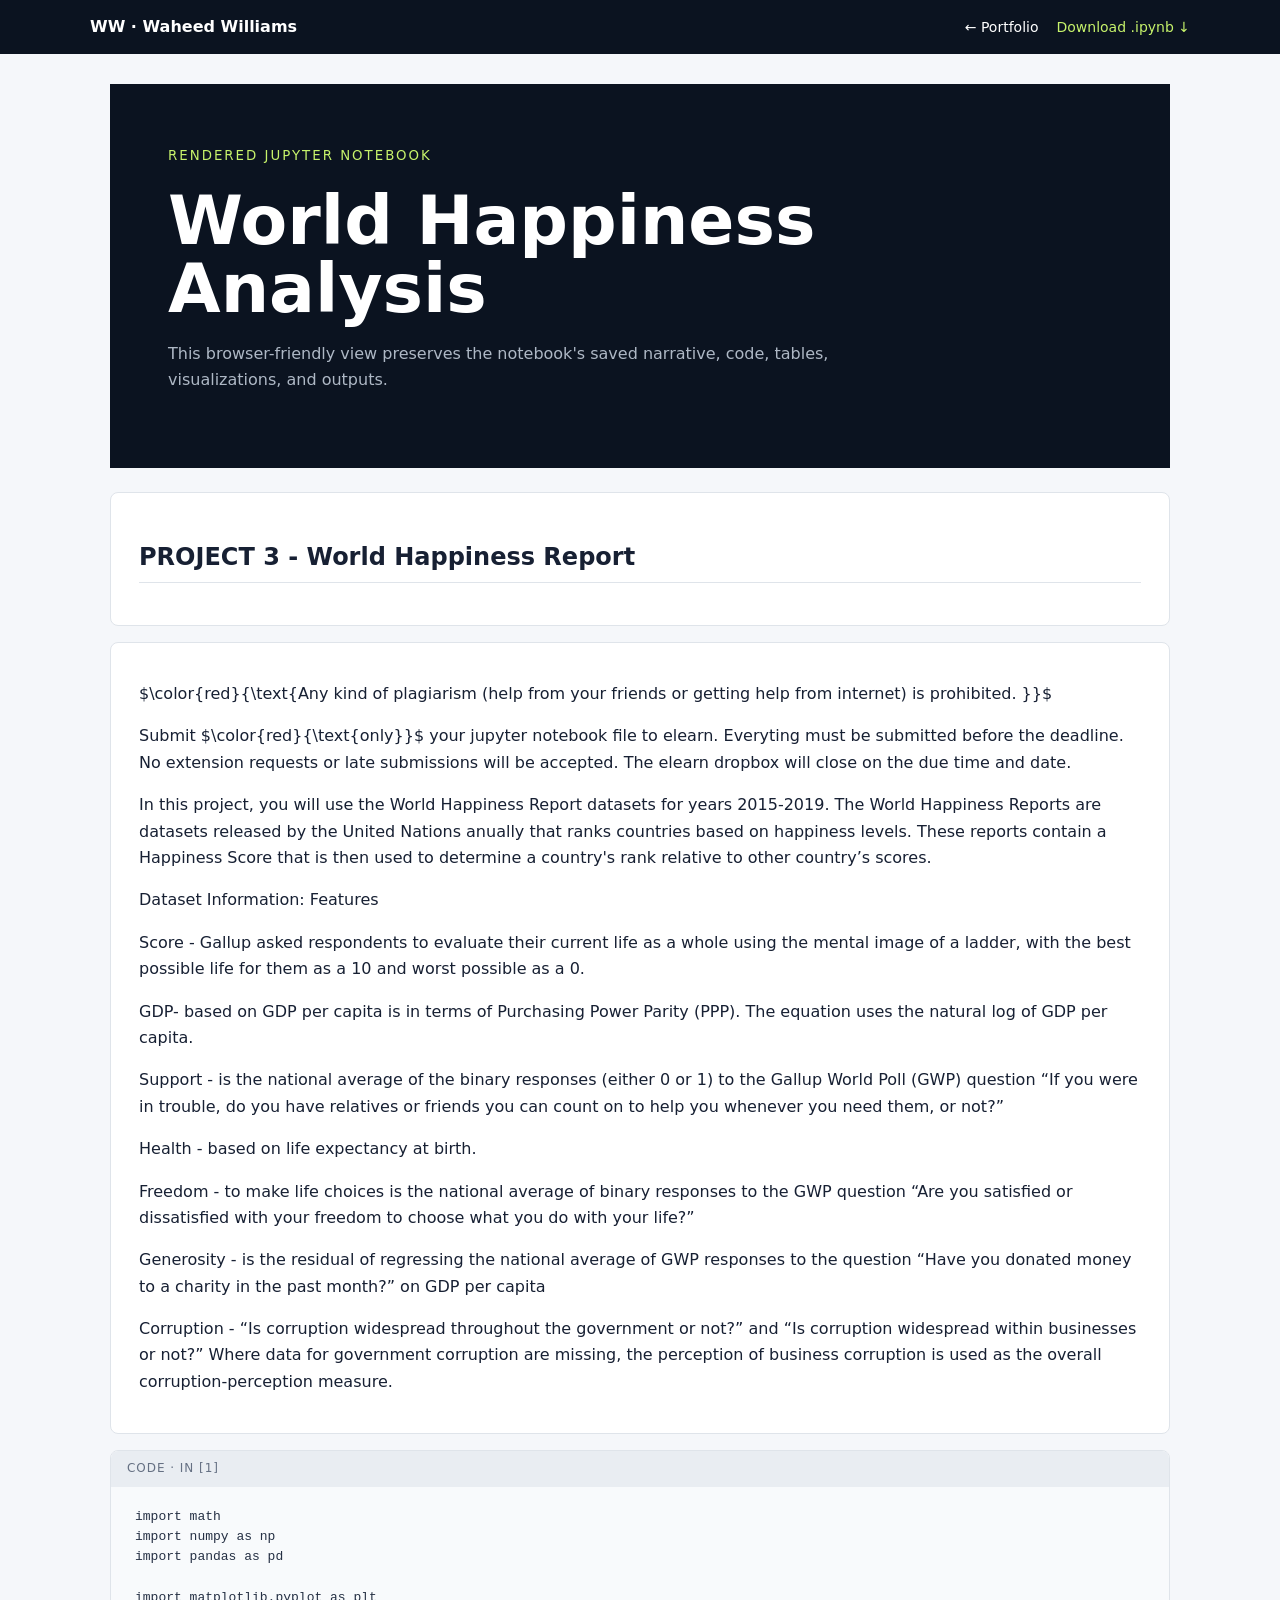
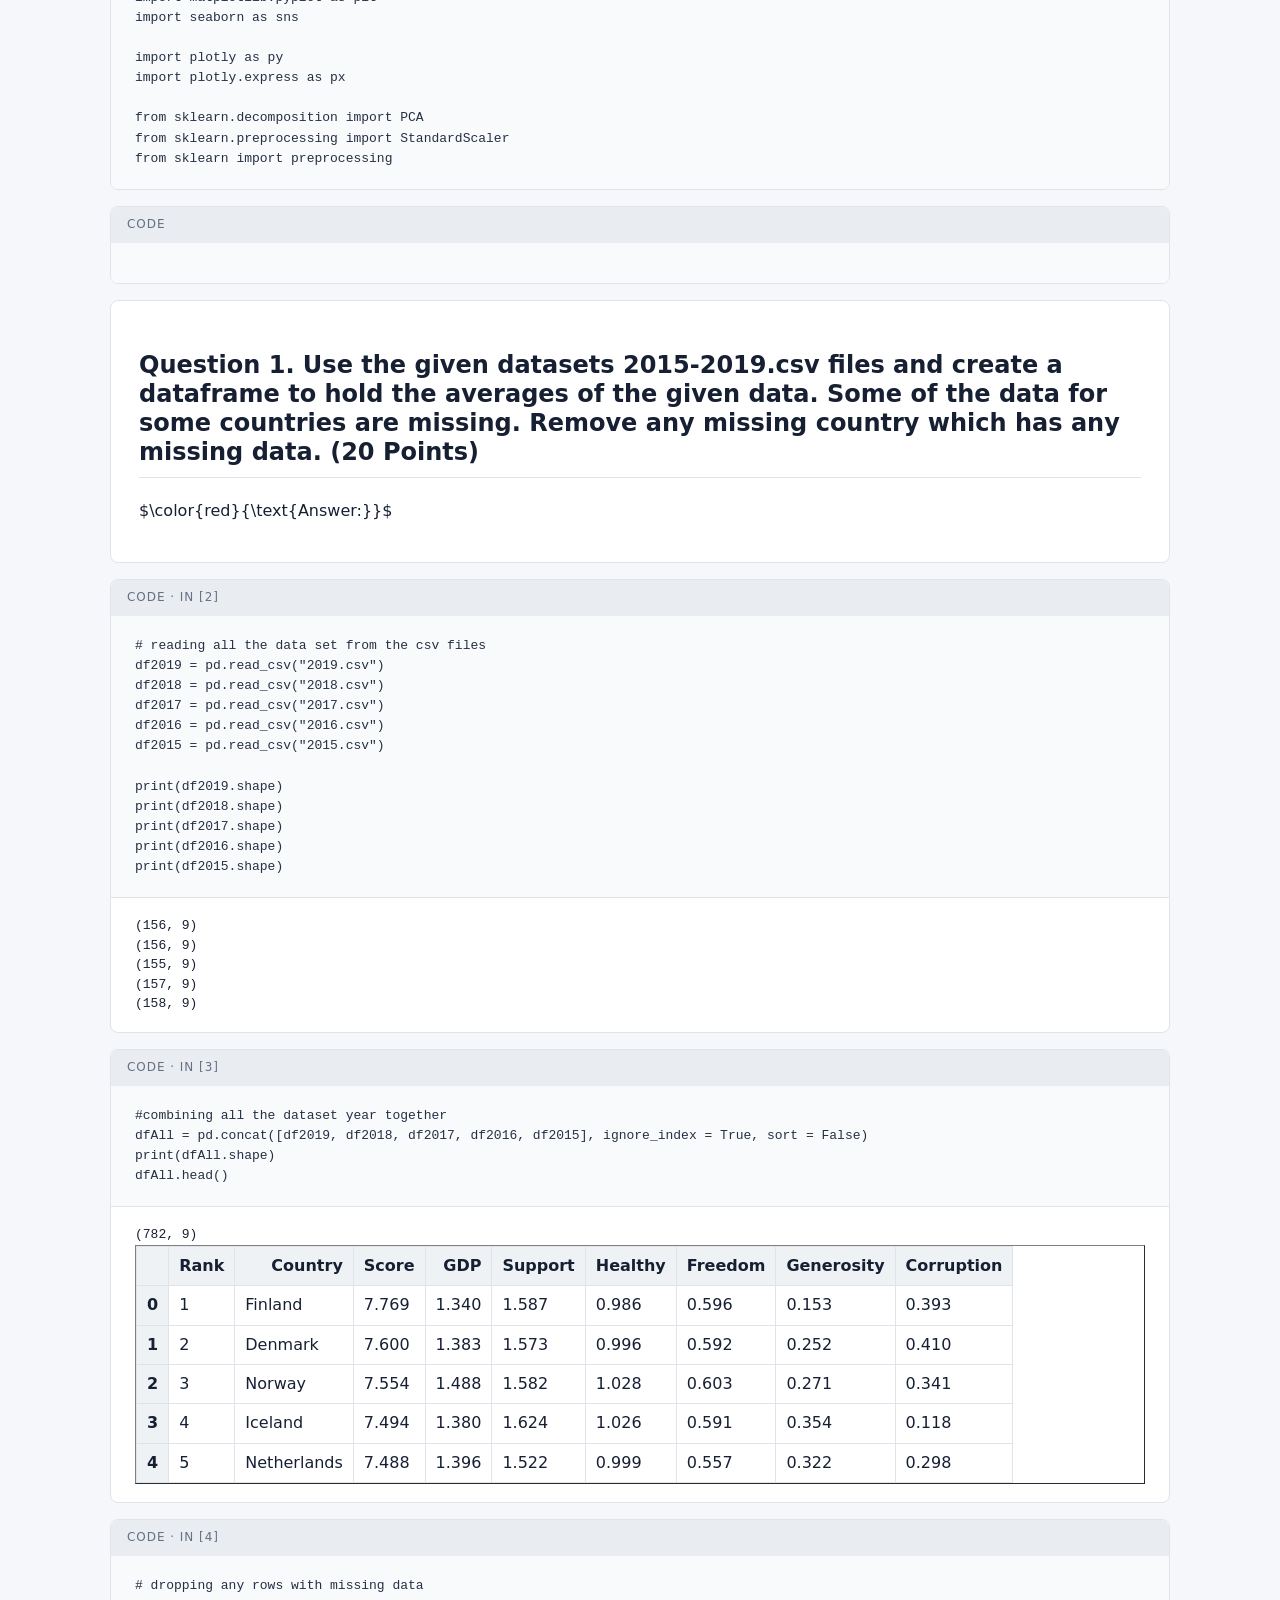
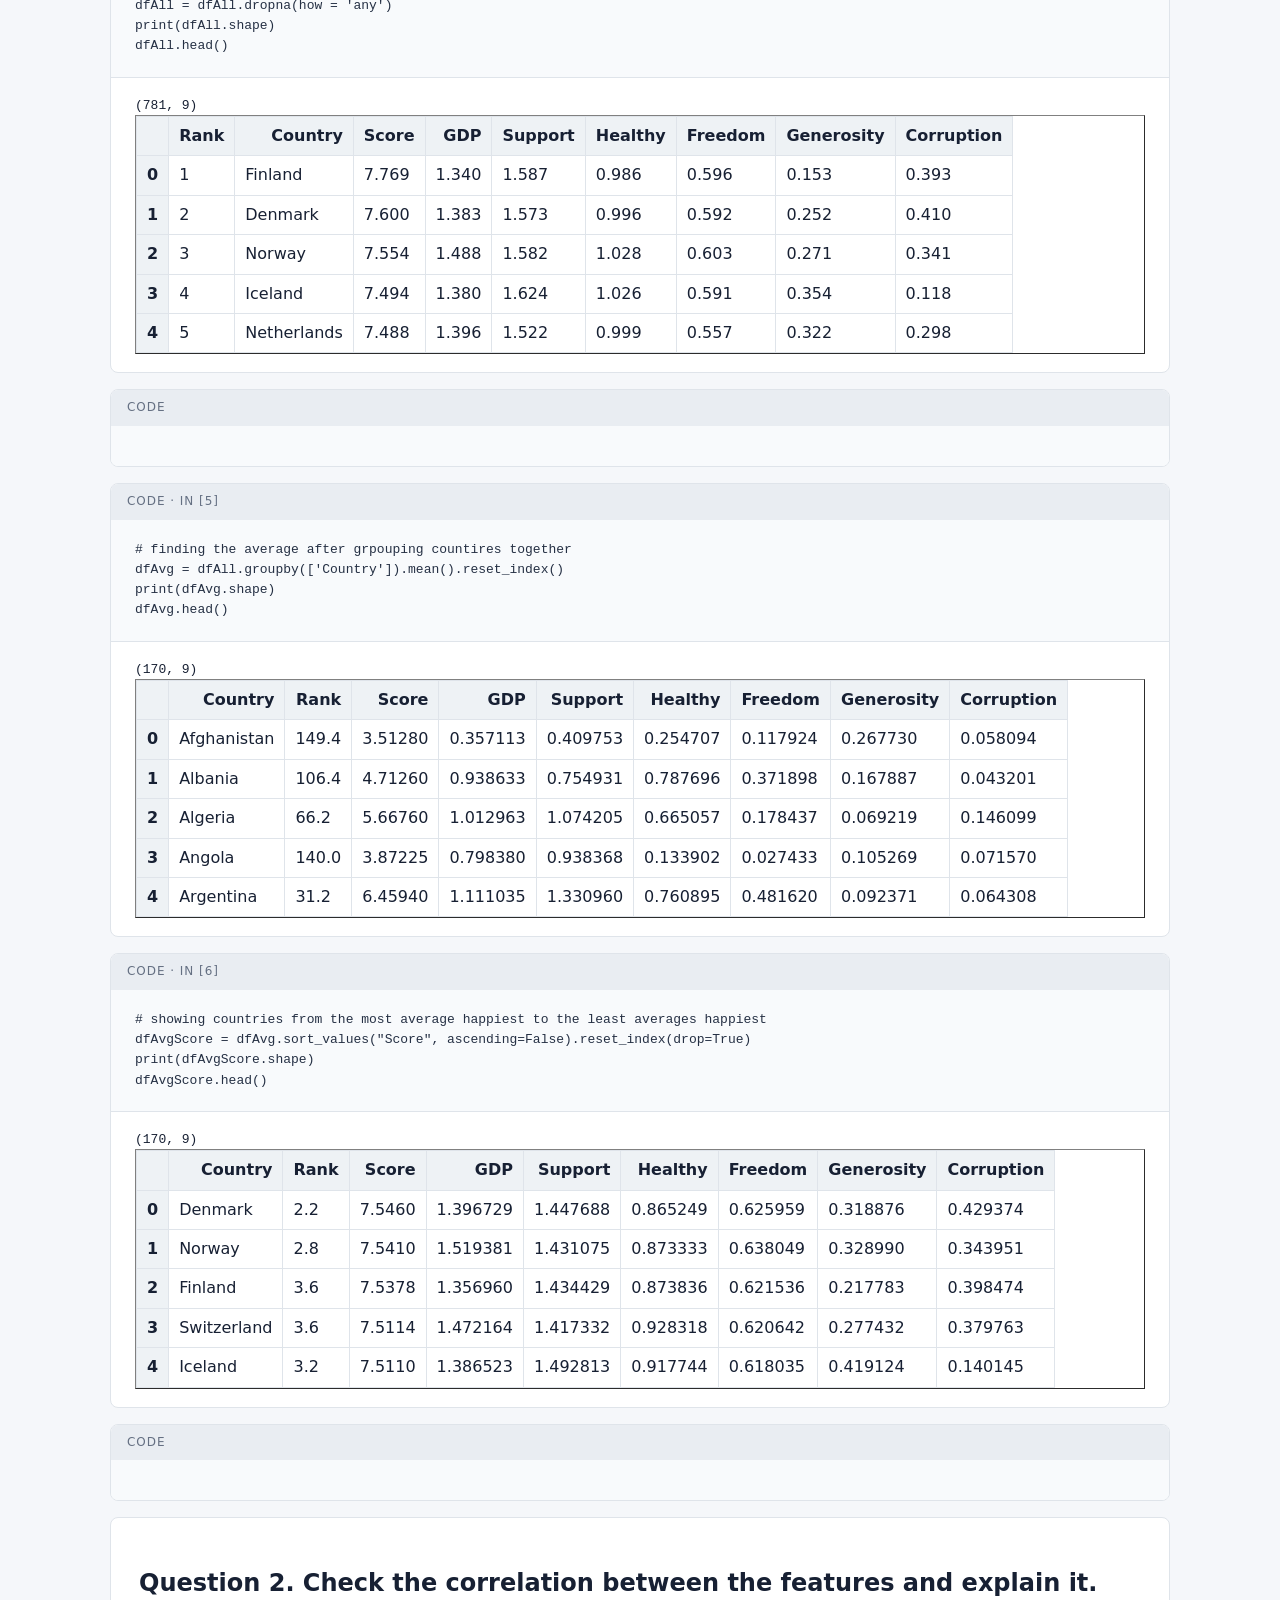
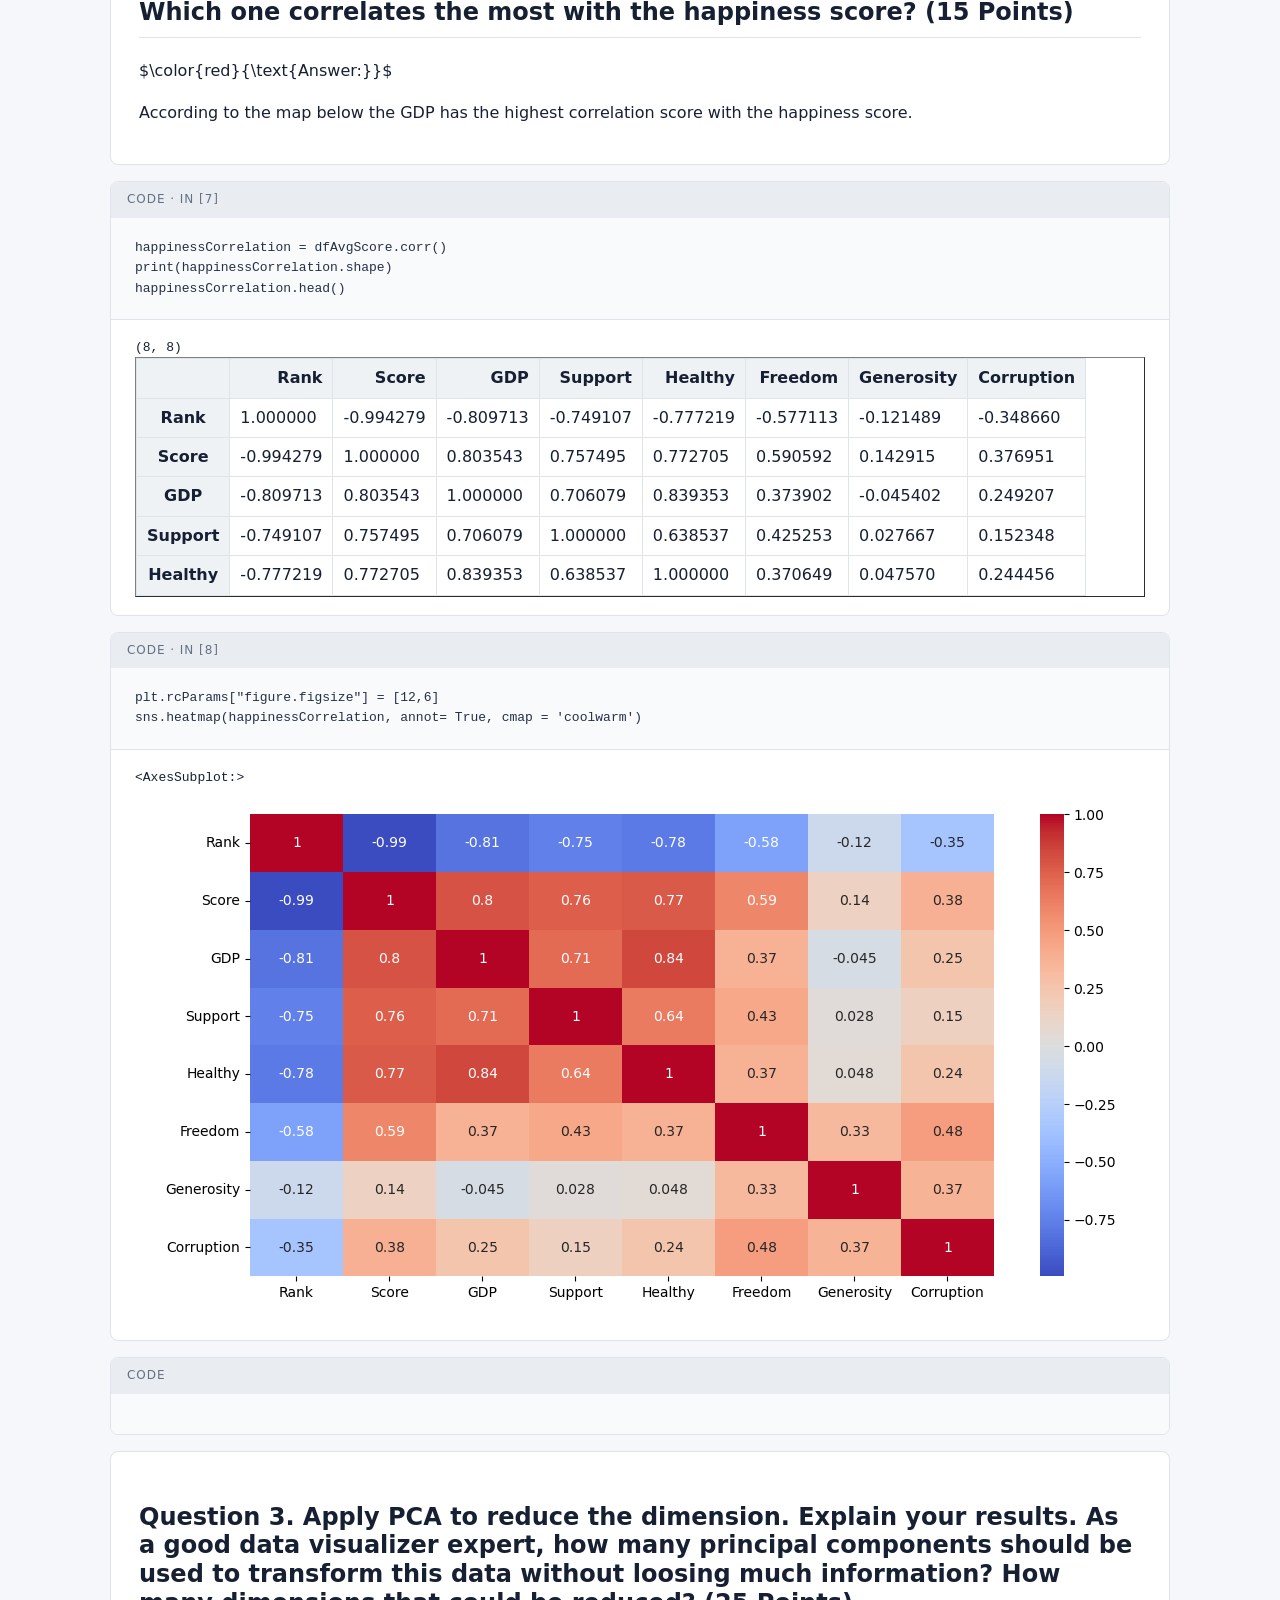
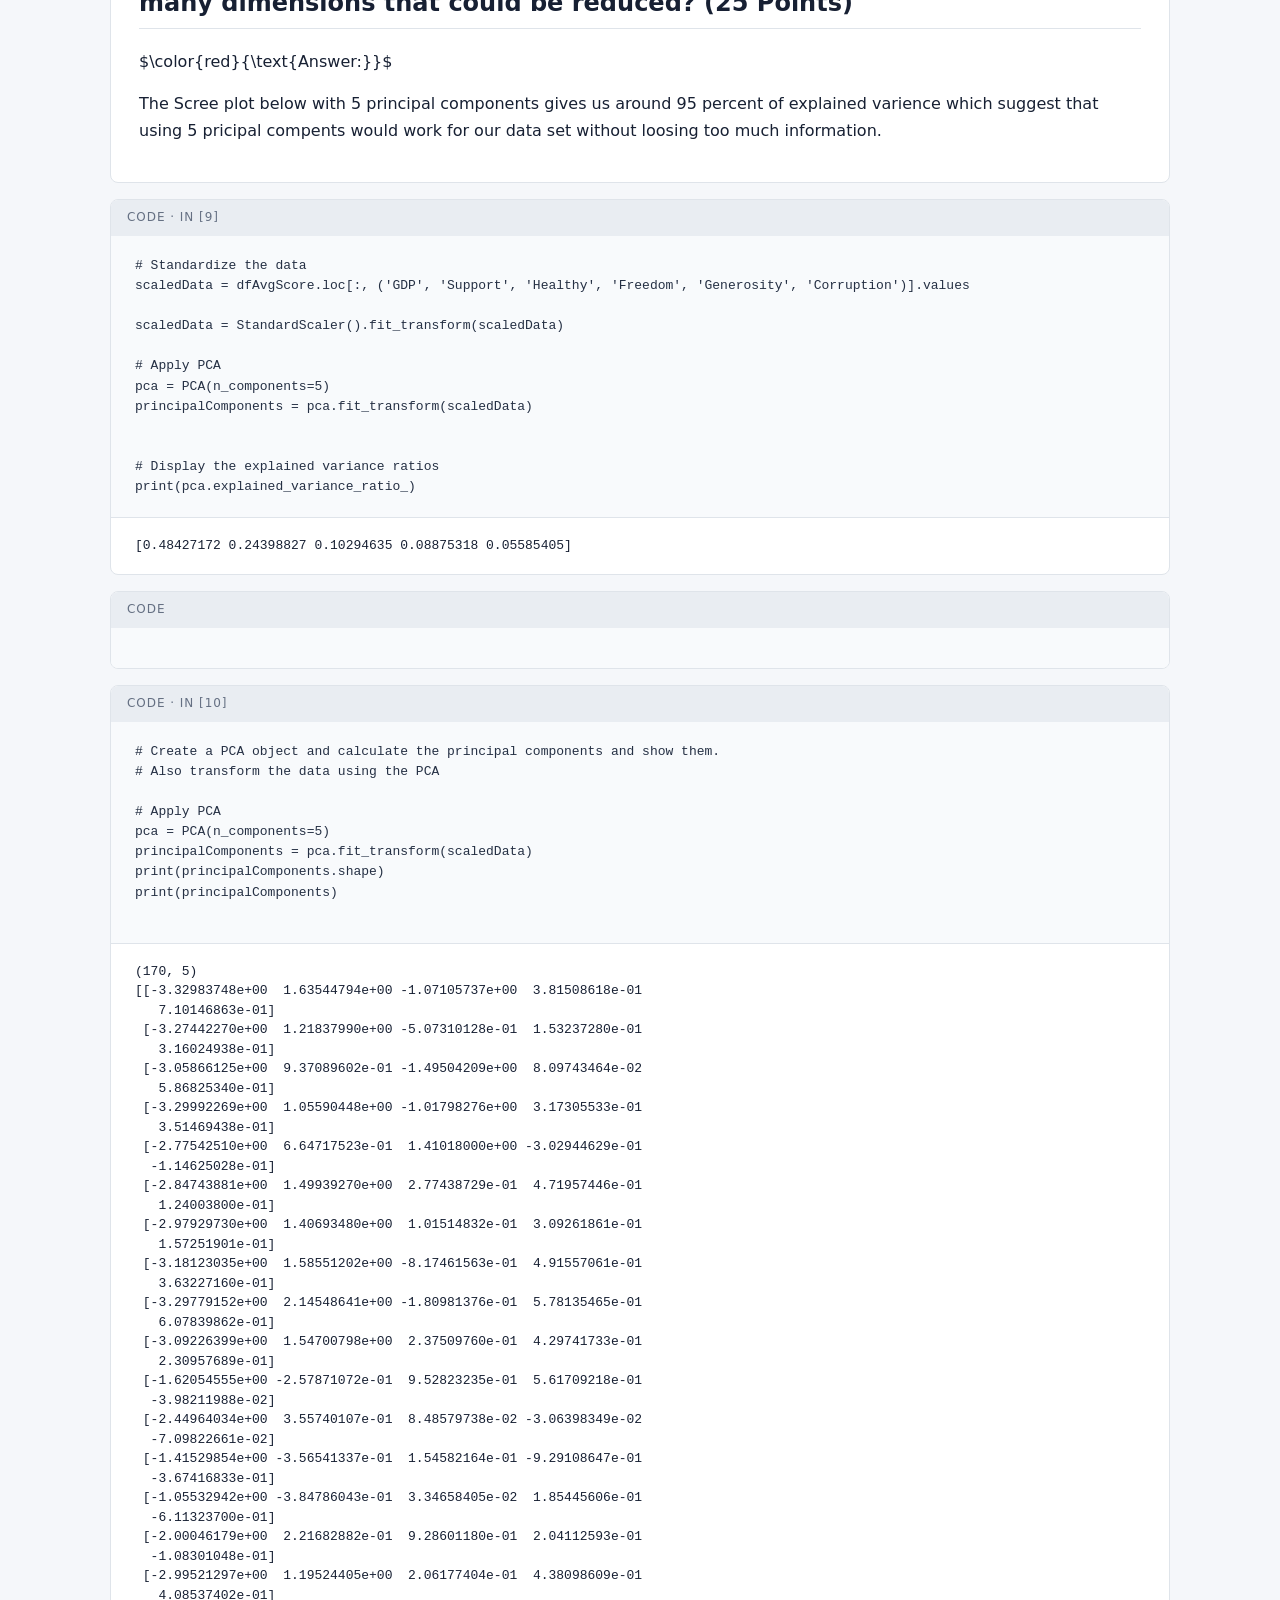
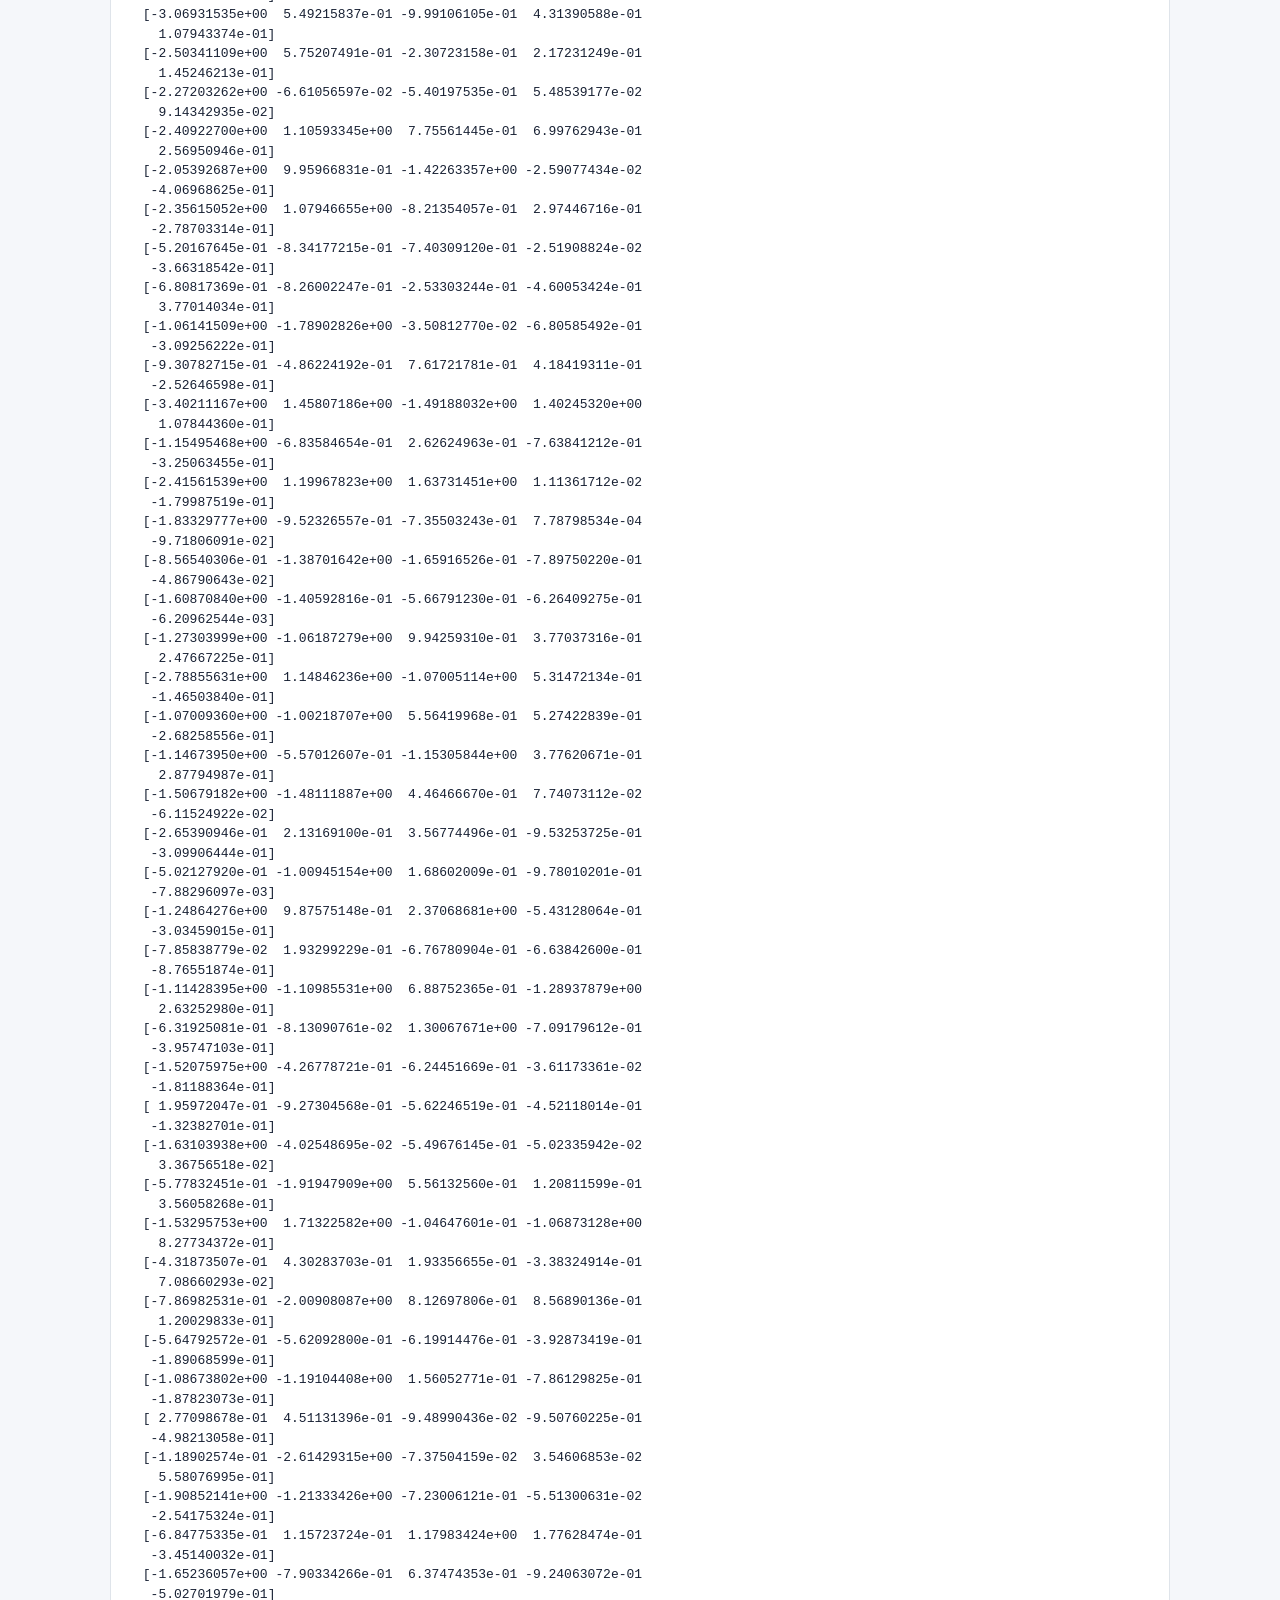
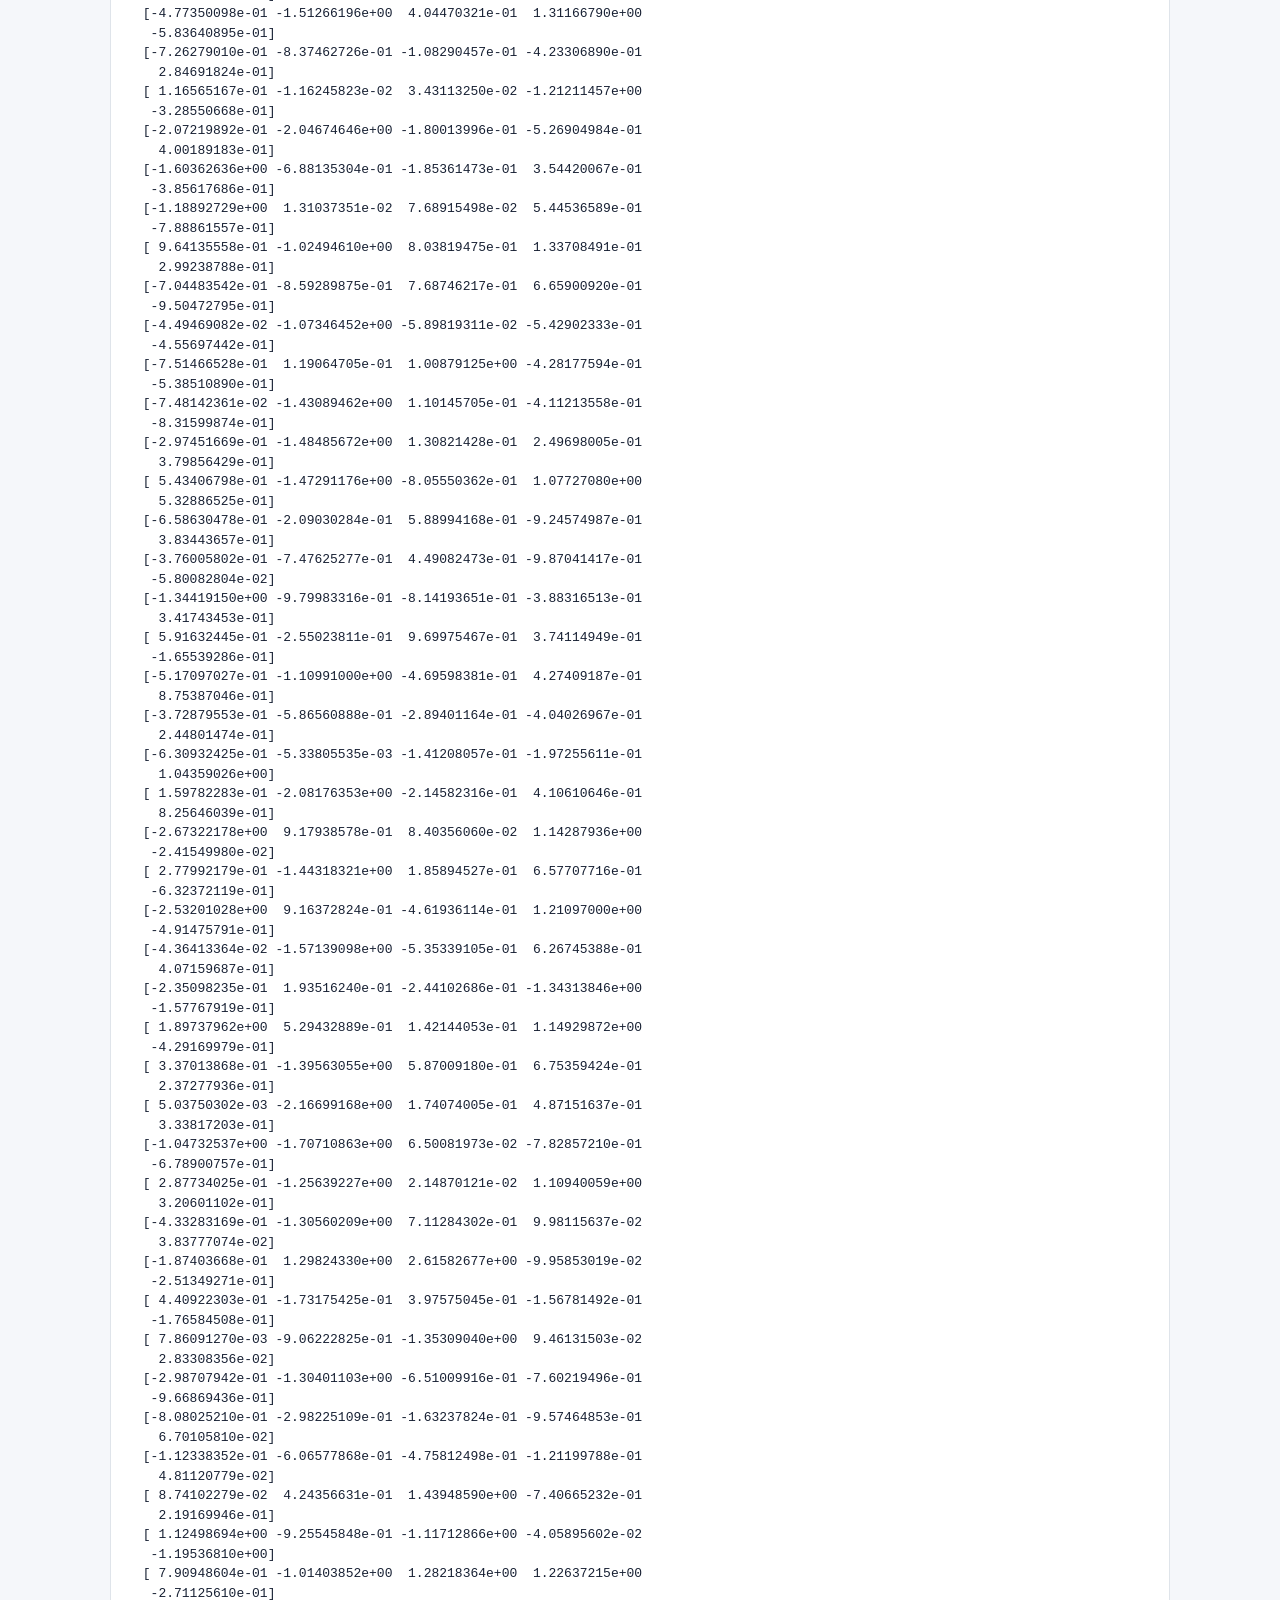
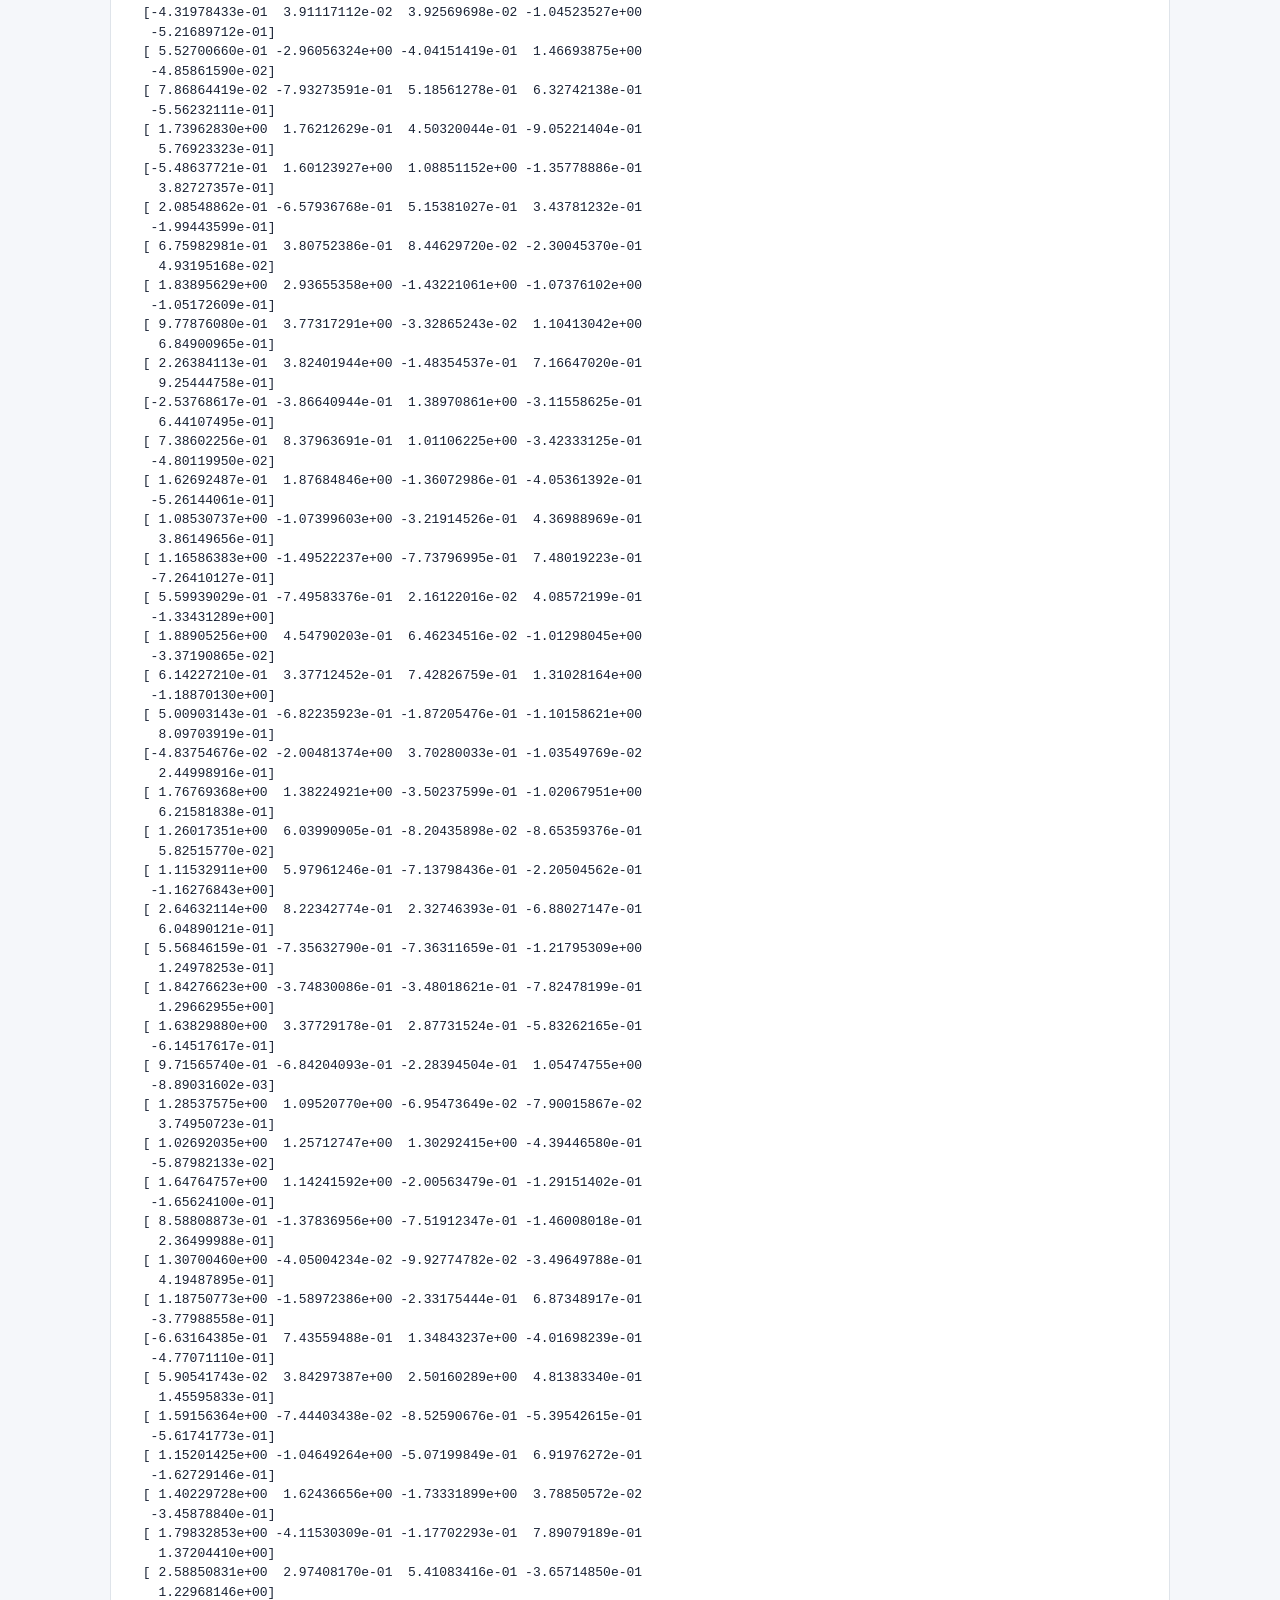
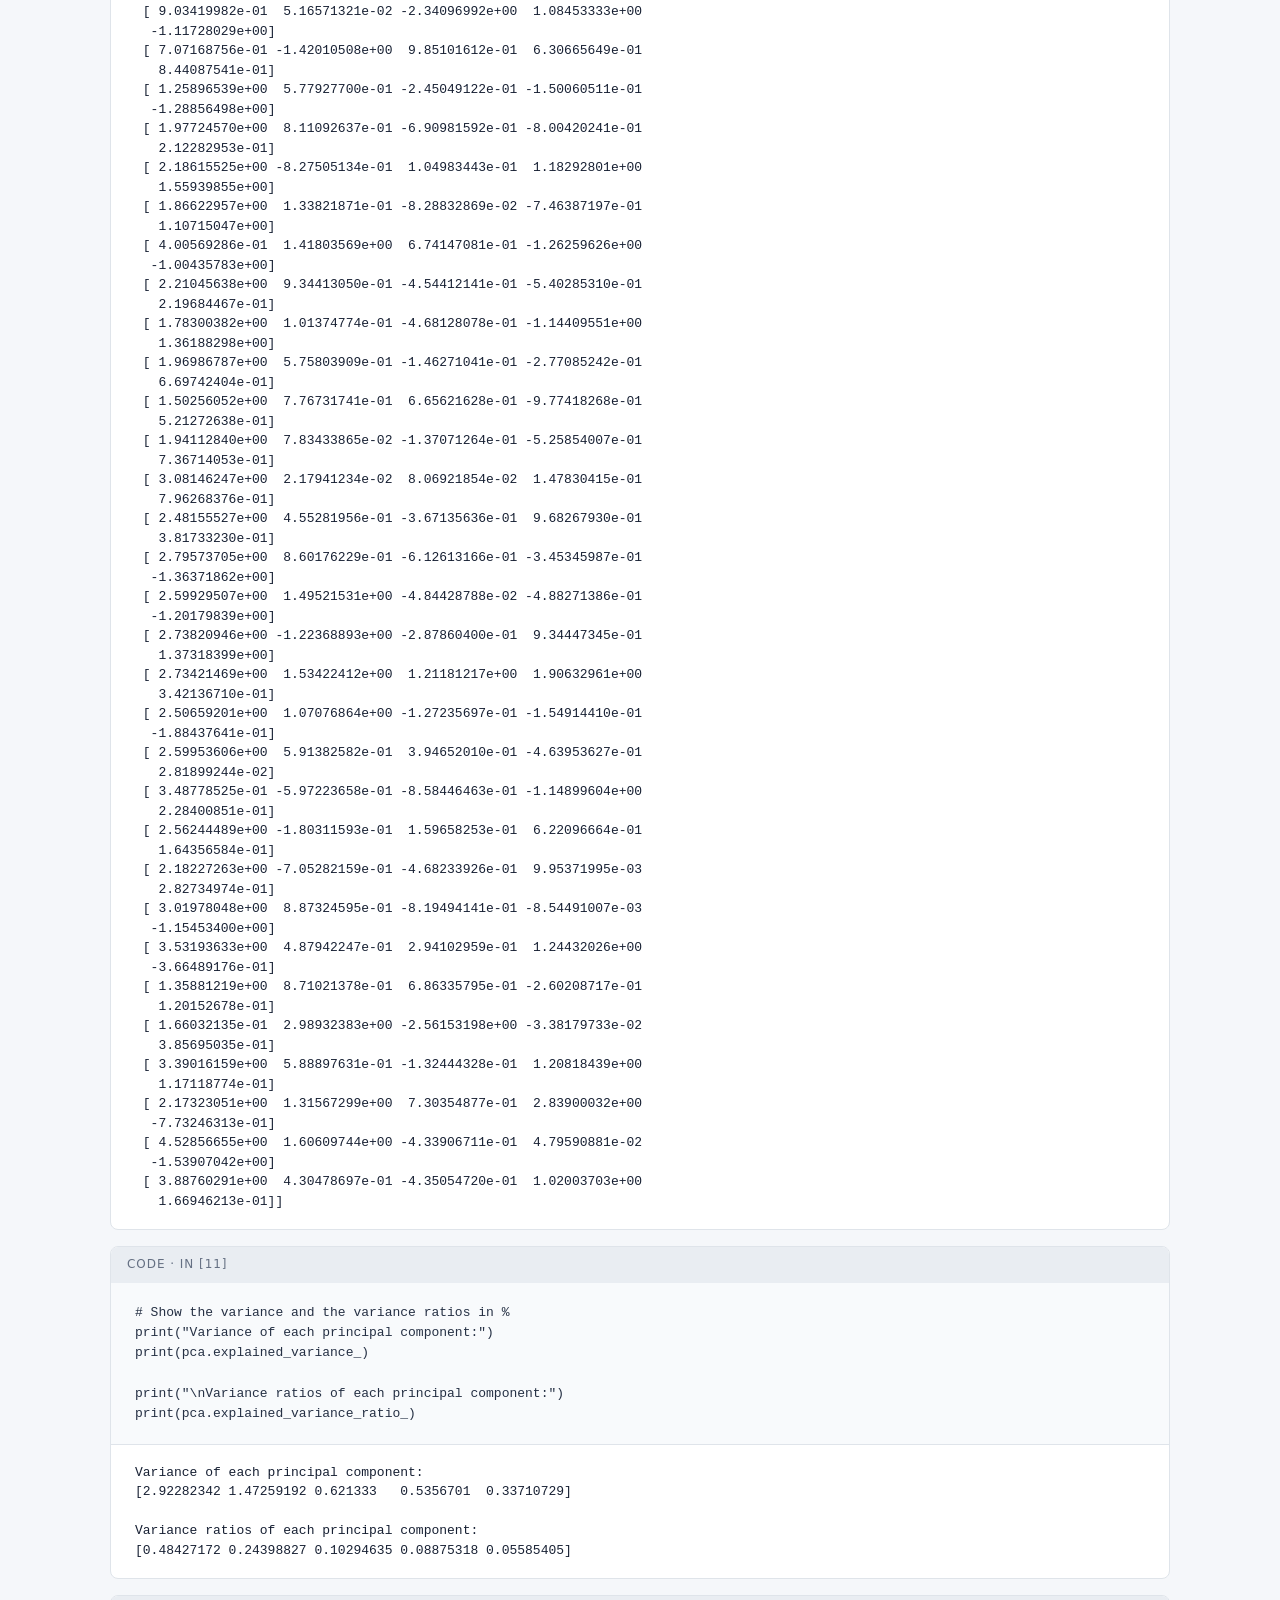
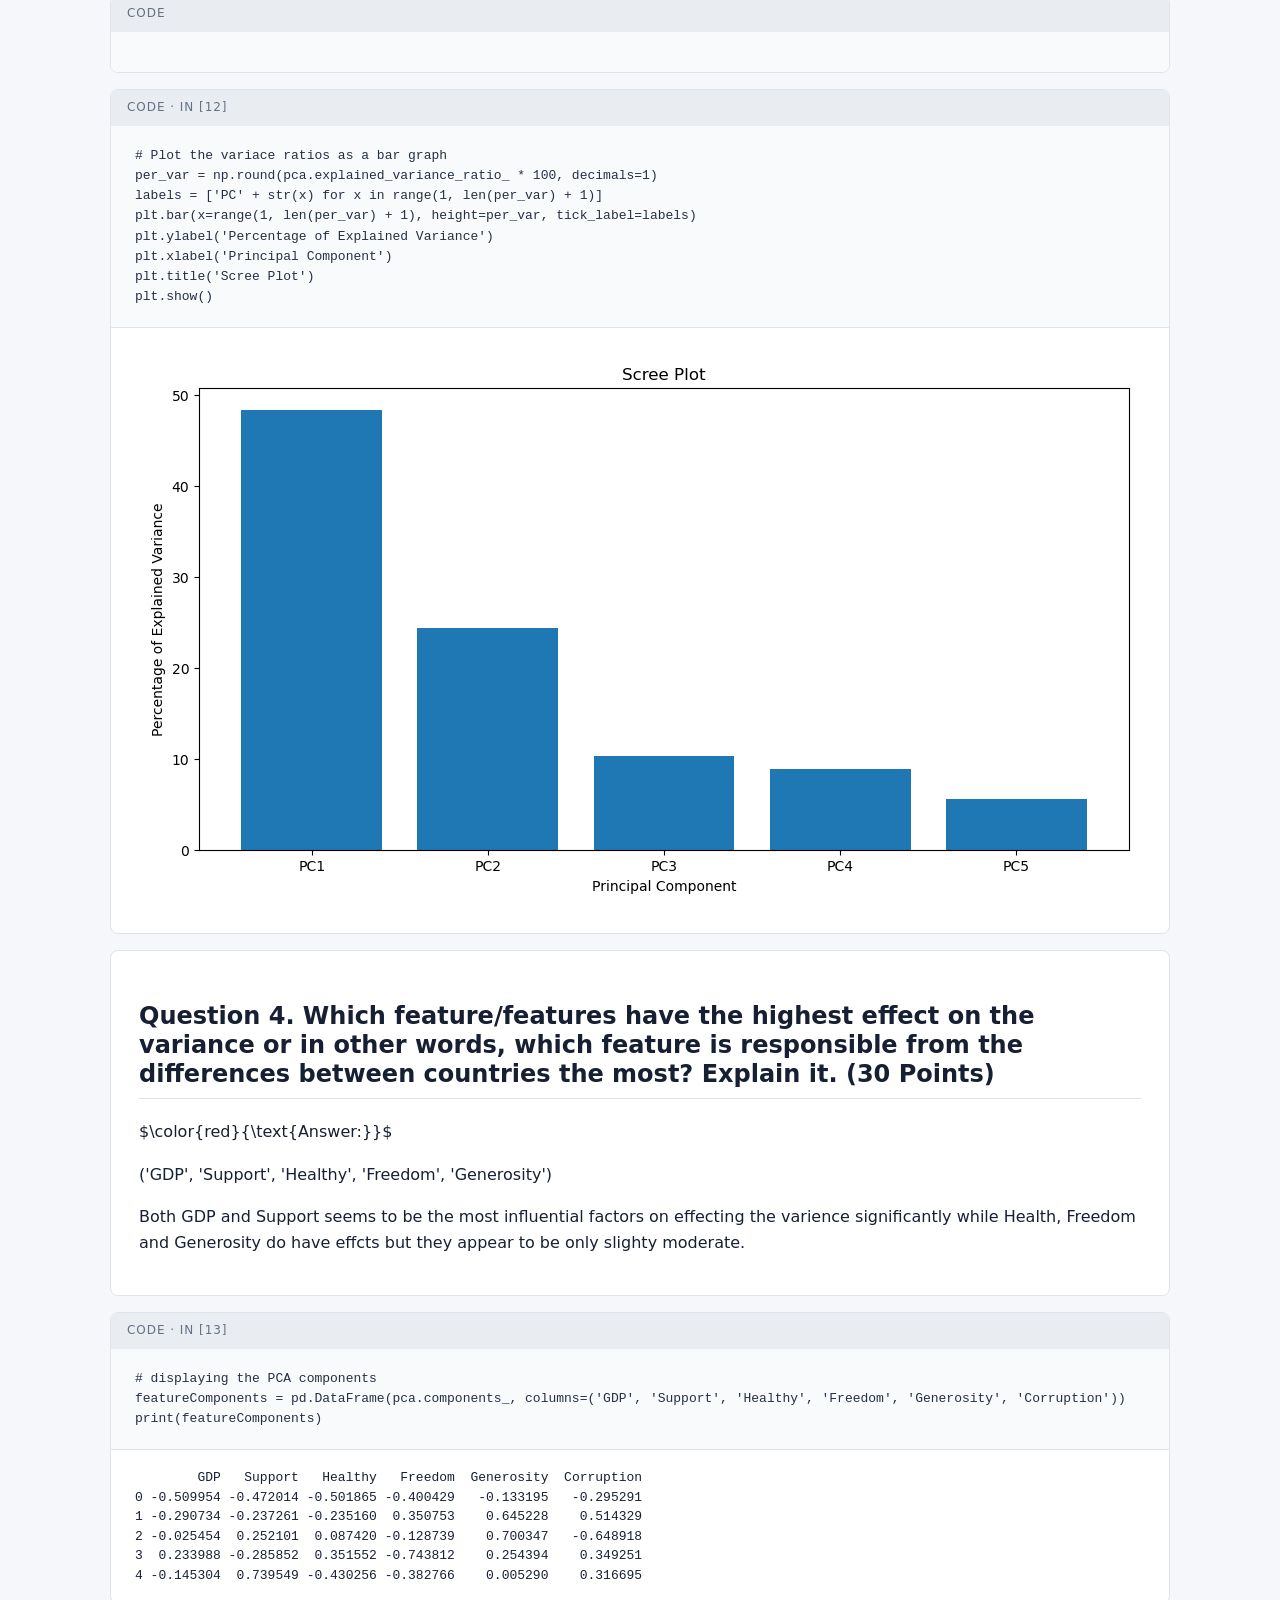
==== assets/world-happiness-analysis.html @ 2b4dbecc "Add formatted World Happiness notebook" ====
<!doctype html><html lang="en"><head><meta charset="utf-8"><meta name="viewport" content="width=device-width,initial-scale=1"><title>World Happiness Analysis — Waheed Williams</title><style>
:root{--ink:#172033;--paper:#fff;--soft:#f5f7fa;--line:#dfe4ea;--accent:#527711;--lime:#c7f36b;--muted:#657083}
*{box-sizing:border-box}body{margin:0;background:var(--soft);color:var(--ink);font:16px/1.65 system-ui,-apple-system,Segoe UI,sans-serif}.top{position:sticky;top:0;z-index:5;background:#0b1320;color:#fff;padding:14px max(20px,calc((100vw - 1100px)/2));display:flex;align-items:center;justify-content:space-between;gap:20px}.top a{color:inherit;text-decoration:none}.brand{font-weight:700}.actions{display:flex;gap:18px;font-size:14px}.actions a:last-child{color:var(--lime)}main{max-width:1100px;margin:30px auto;padding:0 20px 80px}.intro{background:#0b1320;color:#fff;padding:clamp(28px,5vw,58px);margin-bottom:24px}.intro small{color:var(--lime);text-transform:uppercase;letter-spacing:.15em}.intro h1{font-size:clamp(34px,6vw,68px);line-height:1;margin:18px 0}.intro p{color:#aeb8c5;max-width:720px}.cell{background:var(--paper);border:1px solid var(--line);margin:0 0 16px;border-radius:8px;overflow:hidden}.markdown{padding:22px 28px}.markdown h1,.markdown h2,.markdown h3{line-height:1.2;margin-top:1.2em}.markdown h1{font-size:30px}.markdown h2{font-size:24px;border-bottom:1px solid var(--line);padding-bottom:10px}.markdown li{margin:.35em 0}.markdown code{background:#edf1f5;padding:2px 5px;border-radius:3px}.markdown a{color:var(--accent)}.code-head{padding:8px 16px;background:#e9edf2;color:var(--muted);font-size:12px;text-transform:uppercase;letter-spacing:.08em}.code{margin:0;padding:20px 24px;overflow:auto;background:#f8fafc;color:#253044;font:13px/1.55 Consolas,Monaco,monospace;white-space:pre}.outputs{border-top:1px solid var(--line);padding:18px 24px}.output-text{margin:0;overflow:auto;white-space:pre-wrap;font:13px/1.5 Consolas,monospace}.outputs img{max-width:100%;height:auto;display:block;margin:12px auto}.outputs table{border-collapse:collapse;display:block;overflow:auto}.outputs th,.outputs td{border:1px solid var(--line);padding:6px 10px}.outputs th{background:#eef2f5}.error{color:#a51d2d}.footer{text-align:center;color:var(--muted);font-size:13px;margin-top:40px}@media(max-width:600px){.top{align-items:flex-start;flex-direction:column}.markdown,.code,.outputs{padding:16px}.intro{margin-left:-20px;margin-right:-20px;border-radius:0}}
</style></head><body><header class="top"><a class="brand" href="../index.html">WW · Waheed Williams</a><nav class="actions"><a href="../index.html#work">← Portfolio</a><a href="world-happiness-analysis.ipynb" download>Download .ipynb ↓</a></nav></header><main><section class="intro"><small>Rendered Jupyter notebook</small><h1>World Happiness Analysis</h1><p>This browser-friendly view preserves the notebook's saved narrative, code, tables, visualizations, and outputs.</p></section><section class="cell markdown"><h2>PROJECT 3 - World Happiness Report</h2></section><section class="cell markdown"><p>$\color{red}{\text{Any kind of plagiarism (help from your friends or getting help from internet) is prohibited. }}$</p>
<p>Submit $\color{red}{\text{only}}$ your jupyter notebook file  to elearn. Everyting must be submitted before the deadline. No extension requests or late submissions will be accepted. The elearn dropbox will close on the due time and date.</p>


<p>In this project, you will use the World Happiness Report datasets for years 2015-2019.  The World Happiness Reports are  datasets released by the United Nations anually that ranks countries based on happiness levels. These reports contain a Happiness Score that is then used to determine a country&#x27;s rank relative to other country’s scores.</p>

<p>Dataset Information: Features</p>

<p>Score - Gallup asked respondents to evaluate their current life as a whole using the mental image of a ladder, with the best possible life for them as a 10 and worst possible as a 0.</p>

<p>GDP- based on GDP per capita is in terms of Purchasing Power Parity (PPP). The equation uses the natural log of GDP per capita.</p>

<p>Support - is the national average of the binary responses (either 0 or 1) to the Gallup World Poll (GWP) question “If you were in trouble, do you have relatives or friends you can count on to help you whenever you need them, or not?”</p>
<p>Health - based on life expectancy at birth.</p>

<p>Freedom - to make life choices is the national average of binary responses to the GWP question “Are you satisfied or dissatisfied with your freedom to choose what you do with your life?”</p>

<p>Generosity - is the residual of regressing the national average of GWP responses to the question “Have you donated money to a charity in the past month?” on GDP per capita</p>

<p>Corruption - “Is corruption widespread throughout the government or not?” and “Is corruption widespread within businesses or not?” Where data for government corruption are missing, the perception of business corruption is used as the overall corruption-perception measure.</p></section><section class="cell"><div class="code-head">Code · In [1]</div><pre class="code">import math
import numpy as np 
import pandas as pd

import matplotlib.pyplot as plt
import seaborn as sns

import plotly as py
import plotly.express as px

from sklearn.decomposition import PCA
from sklearn.preprocessing import StandardScaler
from sklearn import preprocessing
</pre></section><section class="cell"><div class="code-head">Code</div><pre class="code"></pre></section><section class="cell markdown"><h2>Question 1. Use the given datasets 2015-2019.csv files and create a dataframe to hold the averages of the given data. Some of the data for some countries are missing. Remove any missing country which has any missing data. (20 Points)</h2>
<p>$\color{red}{\text{Answer:}}$ </p></section><section class="cell"><div class="code-head">Code · In [2]</div><pre class="code"># reading all the data set from the csv files
df2019 = pd.read_csv(&quot;2019.csv&quot;)
df2018 = pd.read_csv(&quot;2018.csv&quot;) 
df2017 = pd.read_csv(&quot;2017.csv&quot;)
df2016 = pd.read_csv(&quot;2016.csv&quot;)
df2015 = pd.read_csv(&quot;2015.csv&quot;)

print(df2019.shape)
print(df2018.shape)
print(df2017.shape)
print(df2016.shape)
print(df2015.shape)
</pre><div class="outputs"><pre class="output-text">(156, 9)
(156, 9)
(155, 9)
(157, 9)
(158, 9)
</pre></div></section><section class="cell"><div class="code-head">Code · In [3]</div><pre class="code">#combining all the dataset year together
dfAll = pd.concat([df2019, df2018, df2017, df2016, df2015], ignore_index = True, sort = False)
print(dfAll.shape)
dfAll.head()
</pre><div class="outputs"><pre class="output-text">(782, 9)
</pre><div>
<style scoped>
    .dataframe tbody tr th:only-of-type {
        vertical-align: middle;
    }

    .dataframe tbody tr th {
        vertical-align: top;
    }

    .dataframe thead th {
        text-align: right;
    }
</style>
<table border="1" class="dataframe">
  <thead>
    <tr style="text-align: right;">
      <th></th>
      <th>Rank</th>
      <th>Country</th>
      <th>Score</th>
      <th>GDP</th>
      <th>Support</th>
      <th>Healthy</th>
      <th>Freedom</th>
      <th>Generosity</th>
      <th>Corruption</th>
    </tr>
  </thead>
  <tbody>
    <tr>
      <th>0</th>
      <td>1</td>
      <td>Finland</td>
      <td>7.769</td>
      <td>1.340</td>
      <td>1.587</td>
      <td>0.986</td>
      <td>0.596</td>
      <td>0.153</td>
      <td>0.393</td>
    </tr>
    <tr>
      <th>1</th>
      <td>2</td>
      <td>Denmark</td>
      <td>7.600</td>
      <td>1.383</td>
      <td>1.573</td>
      <td>0.996</td>
      <td>0.592</td>
      <td>0.252</td>
      <td>0.410</td>
    </tr>
    <tr>
      <th>2</th>
      <td>3</td>
      <td>Norway</td>
      <td>7.554</td>
      <td>1.488</td>
      <td>1.582</td>
      <td>1.028</td>
      <td>0.603</td>
      <td>0.271</td>
      <td>0.341</td>
    </tr>
    <tr>
      <th>3</th>
      <td>4</td>
      <td>Iceland</td>
      <td>7.494</td>
      <td>1.380</td>
      <td>1.624</td>
      <td>1.026</td>
      <td>0.591</td>
      <td>0.354</td>
      <td>0.118</td>
    </tr>
    <tr>
      <th>4</th>
      <td>5</td>
      <td>Netherlands</td>
      <td>7.488</td>
      <td>1.396</td>
      <td>1.522</td>
      <td>0.999</td>
      <td>0.557</td>
      <td>0.322</td>
      <td>0.298</td>
    </tr>
  </tbody>
</table>
</div></div></section><section class="cell"><div class="code-head">Code · In [4]</div><pre class="code"># dropping any rows with missing data
dfAll = dfAll.dropna(how = &#x27;any&#x27;)
print(dfAll.shape)
dfAll.head()</pre><div class="outputs"><pre class="output-text">(781, 9)
</pre><div>
<style scoped>
    .dataframe tbody tr th:only-of-type {
        vertical-align: middle;
    }

    .dataframe tbody tr th {
        vertical-align: top;
    }

    .dataframe thead th {
        text-align: right;
    }
</style>
<table border="1" class="dataframe">
  <thead>
    <tr style="text-align: right;">
      <th></th>
      <th>Rank</th>
      <th>Country</th>
      <th>Score</th>
      <th>GDP</th>
      <th>Support</th>
      <th>Healthy</th>
      <th>Freedom</th>
      <th>Generosity</th>
      <th>Corruption</th>
    </tr>
  </thead>
  <tbody>
    <tr>
      <th>0</th>
      <td>1</td>
      <td>Finland</td>
      <td>7.769</td>
      <td>1.340</td>
      <td>1.587</td>
      <td>0.986</td>
      <td>0.596</td>
      <td>0.153</td>
      <td>0.393</td>
    </tr>
    <tr>
      <th>1</th>
      <td>2</td>
      <td>Denmark</td>
      <td>7.600</td>
      <td>1.383</td>
      <td>1.573</td>
      <td>0.996</td>
      <td>0.592</td>
      <td>0.252</td>
      <td>0.410</td>
    </tr>
    <tr>
      <th>2</th>
      <td>3</td>
      <td>Norway</td>
      <td>7.554</td>
      <td>1.488</td>
      <td>1.582</td>
      <td>1.028</td>
      <td>0.603</td>
      <td>0.271</td>
      <td>0.341</td>
    </tr>
    <tr>
      <th>3</th>
      <td>4</td>
      <td>Iceland</td>
      <td>7.494</td>
      <td>1.380</td>
      <td>1.624</td>
      <td>1.026</td>
      <td>0.591</td>
      <td>0.354</td>
      <td>0.118</td>
    </tr>
    <tr>
      <th>4</th>
      <td>5</td>
      <td>Netherlands</td>
      <td>7.488</td>
      <td>1.396</td>
      <td>1.522</td>
      <td>0.999</td>
      <td>0.557</td>
      <td>0.322</td>
      <td>0.298</td>
    </tr>
  </tbody>
</table>
</div></div></section><section class="cell"><div class="code-head">Code</div><pre class="code"></pre></section><section class="cell"><div class="code-head">Code · In [5]</div><pre class="code"># finding the average after grpouping countires together
dfAvg = dfAll.groupby([&#x27;Country&#x27;]).mean().reset_index()
print(dfAvg.shape)
dfAvg.head()
</pre><div class="outputs"><pre class="output-text">(170, 9)
</pre><div>
<style scoped>
    .dataframe tbody tr th:only-of-type {
        vertical-align: middle;
    }

    .dataframe tbody tr th {
        vertical-align: top;
    }

    .dataframe thead th {
        text-align: right;
    }
</style>
<table border="1" class="dataframe">
  <thead>
    <tr style="text-align: right;">
      <th></th>
      <th>Country</th>
      <th>Rank</th>
      <th>Score</th>
      <th>GDP</th>
      <th>Support</th>
      <th>Healthy</th>
      <th>Freedom</th>
      <th>Generosity</th>
      <th>Corruption</th>
    </tr>
  </thead>
  <tbody>
    <tr>
      <th>0</th>
      <td>Afghanistan</td>
      <td>149.4</td>
      <td>3.51280</td>
      <td>0.357113</td>
      <td>0.409753</td>
      <td>0.254707</td>
      <td>0.117924</td>
      <td>0.267730</td>
      <td>0.058094</td>
    </tr>
    <tr>
      <th>1</th>
      <td>Albania</td>
      <td>106.4</td>
      <td>4.71260</td>
      <td>0.938633</td>
      <td>0.754931</td>
      <td>0.787696</td>
      <td>0.371898</td>
      <td>0.167887</td>
      <td>0.043201</td>
    </tr>
    <tr>
      <th>2</th>
      <td>Algeria</td>
      <td>66.2</td>
      <td>5.66760</td>
      <td>1.012963</td>
      <td>1.074205</td>
      <td>0.665057</td>
      <td>0.178437</td>
      <td>0.069219</td>
      <td>0.146099</td>
    </tr>
    <tr>
      <th>3</th>
      <td>Angola</td>
      <td>140.0</td>
      <td>3.87225</td>
      <td>0.798380</td>
      <td>0.938368</td>
      <td>0.133902</td>
      <td>0.027433</td>
      <td>0.105269</td>
      <td>0.071570</td>
    </tr>
    <tr>
      <th>4</th>
      <td>Argentina</td>
      <td>31.2</td>
      <td>6.45940</td>
      <td>1.111035</td>
      <td>1.330960</td>
      <td>0.760895</td>
      <td>0.481620</td>
      <td>0.092371</td>
      <td>0.064308</td>
    </tr>
  </tbody>
</table>
</div></div></section><section class="cell"><div class="code-head">Code · In [6]</div><pre class="code"># showing countries from the most average happiest to the least averages happiest
dfAvgScore = dfAvg.sort_values(&quot;Score&quot;, ascending=False).reset_index(drop=True)
print(dfAvgScore.shape)
dfAvgScore.head()
</pre><div class="outputs"><pre class="output-text">(170, 9)
</pre><div>
<style scoped>
    .dataframe tbody tr th:only-of-type {
        vertical-align: middle;
    }

    .dataframe tbody tr th {
        vertical-align: top;
    }

    .dataframe thead th {
        text-align: right;
    }
</style>
<table border="1" class="dataframe">
  <thead>
    <tr style="text-align: right;">
      <th></th>
      <th>Country</th>
      <th>Rank</th>
      <th>Score</th>
      <th>GDP</th>
      <th>Support</th>
      <th>Healthy</th>
      <th>Freedom</th>
      <th>Generosity</th>
      <th>Corruption</th>
    </tr>
  </thead>
  <tbody>
    <tr>
      <th>0</th>
      <td>Denmark</td>
      <td>2.2</td>
      <td>7.5460</td>
      <td>1.396729</td>
      <td>1.447688</td>
      <td>0.865249</td>
      <td>0.625959</td>
      <td>0.318876</td>
      <td>0.429374</td>
    </tr>
    <tr>
      <th>1</th>
      <td>Norway</td>
      <td>2.8</td>
      <td>7.5410</td>
      <td>1.519381</td>
      <td>1.431075</td>
      <td>0.873333</td>
      <td>0.638049</td>
      <td>0.328990</td>
      <td>0.343951</td>
    </tr>
    <tr>
      <th>2</th>
      <td>Finland</td>
      <td>3.6</td>
      <td>7.5378</td>
      <td>1.356960</td>
      <td>1.434429</td>
      <td>0.873836</td>
      <td>0.621536</td>
      <td>0.217783</td>
      <td>0.398474</td>
    </tr>
    <tr>
      <th>3</th>
      <td>Switzerland</td>
      <td>3.6</td>
      <td>7.5114</td>
      <td>1.472164</td>
      <td>1.417332</td>
      <td>0.928318</td>
      <td>0.620642</td>
      <td>0.277432</td>
      <td>0.379763</td>
    </tr>
    <tr>
      <th>4</th>
      <td>Iceland</td>
      <td>3.2</td>
      <td>7.5110</td>
      <td>1.386523</td>
      <td>1.492813</td>
      <td>0.917744</td>
      <td>0.618035</td>
      <td>0.419124</td>
      <td>0.140145</td>
    </tr>
  </tbody>
</table>
</div></div></section><section class="cell"><div class="code-head">Code</div><pre class="code"></pre></section><section class="cell markdown"><h2>Question 2. Check the correlation between the features and explain it. Which one correlates the most with the happiness score? (15 Points)</h2>
<p>$\color{red}{\text{Answer:}}$ </p>

<p>According to the map below the GDP has the highest correlation score with the happiness score.</p></section><section class="cell"><div class="code-head">Code · In [7]</div><pre class="code">happinessCorrelation = dfAvgScore.corr()
print(happinessCorrelation.shape)
happinessCorrelation.head()</pre><div class="outputs"><pre class="output-text">(8, 8)
</pre><div>
<style scoped>
    .dataframe tbody tr th:only-of-type {
        vertical-align: middle;
    }

    .dataframe tbody tr th {
        vertical-align: top;
    }

    .dataframe thead th {
        text-align: right;
    }
</style>
<table border="1" class="dataframe">
  <thead>
    <tr style="text-align: right;">
      <th></th>
      <th>Rank</th>
      <th>Score</th>
      <th>GDP</th>
      <th>Support</th>
      <th>Healthy</th>
      <th>Freedom</th>
      <th>Generosity</th>
      <th>Corruption</th>
    </tr>
  </thead>
  <tbody>
    <tr>
      <th>Rank</th>
      <td>1.000000</td>
      <td>-0.994279</td>
      <td>-0.809713</td>
      <td>-0.749107</td>
      <td>-0.777219</td>
      <td>-0.577113</td>
      <td>-0.121489</td>
      <td>-0.348660</td>
    </tr>
    <tr>
      <th>Score</th>
      <td>-0.994279</td>
      <td>1.000000</td>
      <td>0.803543</td>
      <td>0.757495</td>
      <td>0.772705</td>
      <td>0.590592</td>
      <td>0.142915</td>
      <td>0.376951</td>
    </tr>
    <tr>
      <th>GDP</th>
      <td>-0.809713</td>
      <td>0.803543</td>
      <td>1.000000</td>
      <td>0.706079</td>
      <td>0.839353</td>
      <td>0.373902</td>
      <td>-0.045402</td>
      <td>0.249207</td>
    </tr>
    <tr>
      <th>Support</th>
      <td>-0.749107</td>
      <td>0.757495</td>
      <td>0.706079</td>
      <td>1.000000</td>
      <td>0.638537</td>
      <td>0.425253</td>
      <td>0.027667</td>
      <td>0.152348</td>
    </tr>
    <tr>
      <th>Healthy</th>
      <td>-0.777219</td>
      <td>0.772705</td>
      <td>0.839353</td>
      <td>0.638537</td>
      <td>1.000000</td>
      <td>0.370649</td>
      <td>0.047570</td>
      <td>0.244456</td>
    </tr>
  </tbody>
</table>
</div></div></section><section class="cell"><div class="code-head">Code · In [8]</div><pre class="code">plt.rcParams[&quot;figure.figsize&quot;] = [12,6]
sns.heatmap(happinessCorrelation, annot= True, cmap = &#x27;coolwarm&#x27;)
</pre><div class="outputs"><pre class="output-text">&lt;AxesSubplot:&gt;</pre><img alt="Notebook output" src="[data-uri]
"></div></section><section class="cell"><div class="code-head">Code</div><pre class="code"></pre></section><section class="cell markdown"><h2>Question 3. Apply PCA to reduce the dimension. Explain your results. As a good data visualizer expert, how many principal components should be used to transform this data without loosing much information? How many dimensions that could be reduced?  (25 Points)</h2>
<p>$\color{red}{\text{Answer:}}$ </p>

<p>The Scree plot below with 5 principal components gives us around 95 percent of explained varience which suggest that using 5 pricipal compents would work for our data set without loosing too much information.</p></section><section class="cell"><div class="code-head">Code · In [9]</div><pre class="code"># Standardize the data
scaledData = dfAvgScore.loc[:, (&#x27;GDP&#x27;, &#x27;Support&#x27;, &#x27;Healthy&#x27;, &#x27;Freedom&#x27;, &#x27;Generosity&#x27;, &#x27;Corruption&#x27;)].values

scaledData = StandardScaler().fit_transform(scaledData)

# Apply PCA
pca = PCA(n_components=5)
principalComponents = pca.fit_transform(scaledData)


# Display the explained variance ratios
print(pca.explained_variance_ratio_)</pre><div class="outputs"><pre class="output-text">[0.48427172 0.24398827 0.10294635 0.08875318 0.05585405]
</pre></div></section><section class="cell"><div class="code-head">Code</div><pre class="code"></pre></section><section class="cell"><div class="code-head">Code · In [10]</div><pre class="code"># Create a PCA object and calculate the principal components and show them.
# Also transform the data using the PCA

# Apply PCA
pca = PCA(n_components=5)
principalComponents = pca.fit_transform(scaledData)
print(principalComponents.shape)
print(principalComponents)

</pre><div class="outputs"><pre class="output-text">(170, 5)
[[-3.32983748e+00  1.63544794e+00 -1.07105737e+00  3.81508618e-01
   7.10146863e-01]
 [-3.27442270e+00  1.21837990e+00 -5.07310128e-01  1.53237280e-01
   3.16024938e-01]
 [-3.05866125e+00  9.37089602e-01 -1.49504209e+00  8.09743464e-02
   5.86825340e-01]
 [-3.29992269e+00  1.05590448e+00 -1.01798276e+00  3.17305533e-01
   3.51469438e-01]
 [-2.77542510e+00  6.64717523e-01  1.41018000e+00 -3.02944629e-01
  -1.14625028e-01]
 [-2.84743881e+00  1.49939270e+00  2.77438729e-01  4.71957446e-01
   1.24003800e-01]
 [-2.97929730e+00  1.40693480e+00  1.01514832e-01  3.09261861e-01
   1.57251901e-01]
 [-3.18123035e+00  1.58551202e+00 -8.17461563e-01  4.91557061e-01
   3.63227160e-01]
 [-3.29779152e+00  2.14548641e+00 -1.80981376e-01  5.78135465e-01
   6.07839862e-01]
 [-3.09226399e+00  1.54700798e+00  2.37509760e-01  4.29741733e-01
   2.30957689e-01]
 [-1.62054555e+00 -2.57871072e-01  9.52823235e-01  5.61709218e-01
  -3.98211988e-02]
 [-2.44964034e+00  3.55740107e-01  8.48579738e-02 -3.06398349e-02
  -7.09822661e-02]
 [-1.41529854e+00 -3.56541337e-01  1.54582164e-01 -9.29108647e-01
  -3.67416833e-01]
 [-1.05532942e+00 -3.84786043e-01  3.34658405e-02  1.85445606e-01
  -6.11323700e-01]
 [-2.00046179e+00  2.21682882e-01  9.28601180e-01  2.04112593e-01
  -1.08301048e-01]
 [-2.99521297e+00  1.19524405e+00  2.06177404e-01  4.38098609e-01
   4.08537402e-01]
 [-3.06931535e+00  5.49215837e-01 -9.99106105e-01  4.31390588e-01
   1.07943374e-01]
 [-2.50341109e+00  5.75207491e-01 -2.30723158e-01  2.17231249e-01
   1.45246213e-01]
 [-2.27203262e+00 -6.61056597e-02 -5.40197535e-01  5.48539177e-02
   9.14342935e-02]
 [-2.40922700e+00  1.10593345e+00  7.75561445e-01  6.99762943e-01
   2.56950946e-01]
 [-2.05392687e+00  9.95966831e-01 -1.42263357e+00 -2.59077434e-02
  -4.06968625e-01]
 [-2.35615052e+00  1.07946655e+00 -8.21354057e-01  2.97446716e-01
  -2.78703314e-01]
 [-5.20167645e-01 -8.34177215e-01 -7.40309120e-01 -2.51908824e-02
  -3.66318542e-01]
 [-6.80817369e-01 -8.26002247e-01 -2.53303244e-01 -4.60053424e-01
   3.77014034e-01]
 [-1.06141509e+00 -1.78902826e+00 -3.50812770e-02 -6.80585492e-01
  -3.09256222e-01]
 [-9.30782715e-01 -4.86224192e-01  7.61721781e-01  4.18419311e-01
  -2.52646598e-01]
 [-3.40211167e+00  1.45807186e+00 -1.49188032e+00  1.40245320e+00
   1.07844360e-01]
 [-1.15495468e+00 -6.83584654e-01  2.62624963e-01 -7.63841212e-01
  -3.25063455e-01]
 [-2.41561539e+00  1.19967823e+00  1.63731451e+00  1.11361712e-02
  -1.79987519e-01]
 [-1.83329777e+00 -9.52326557e-01 -7.35503243e-01  7.78798534e-04
  -9.71806091e-02]
 [-8.56540306e-01 -1.38701642e+00 -1.65916526e-01 -7.89750220e-01
  -4.86790643e-02]
 [-1.60870840e+00 -1.40592816e-01 -5.66791230e-01 -6.26409275e-01
  -6.20962544e-03]
 [-1.27303999e+00 -1.06187279e+00  9.94259310e-01  3.77037316e-01
   2.47667225e-01]
 [-2.78855631e+00  1.14846236e+00 -1.07005114e+00  5.31472134e-01
  -1.46503840e-01]
 [-1.07009360e+00 -1.00218707e+00  5.56419968e-01  5.27422839e-01
  -2.68258556e-01]
 [-1.14673950e+00 -5.57012607e-01 -1.15305844e+00  3.77620671e-01
   2.87794987e-01]
 [-1.50679182e+00 -1.48111887e+00  4.46466670e-01  7.74073112e-02
  -6.11524922e-02]
 [-2.65390946e-01  2.13169100e-01  3.56774496e-01 -9.53253725e-01
  -3.09906444e-01]
 [-5.02127920e-01 -1.00945154e+00  1.68602009e-01 -9.78010201e-01
  -7.88296097e-03]
 [-1.24864276e+00  9.87575148e-01  2.37068681e+00 -5.43128064e-01
  -3.03459015e-01]
 [-7.85838779e-02  1.93299229e-01 -6.76780904e-01 -6.63842600e-01
  -8.76551874e-01]
 [-1.11428395e+00 -1.10985531e+00  6.88752365e-01 -1.28937879e+00
   2.63252980e-01]
 [-6.31925081e-01 -8.13090761e-02  1.30067671e+00 -7.09179612e-01
  -3.95747103e-01]
 [-1.52075975e+00 -4.26778721e-01 -6.24451669e-01 -3.61173361e-02
  -1.81188364e-01]
 [ 1.95972047e-01 -9.27304568e-01 -5.62246519e-01 -4.52118014e-01
  -1.32382701e-01]
 [-1.63103938e+00 -4.02548695e-02 -5.49676145e-01 -5.02335942e-02
   3.36756518e-02]
 [-5.77832451e-01 -1.91947909e+00  5.56132560e-01  1.20811599e-01
   3.56058268e-01]
 [-1.53295753e+00  1.71322582e+00 -1.04647601e-01 -1.06873128e+00
   8.27734372e-01]
 [-4.31873507e-01  4.30283703e-01  1.93356655e-01 -3.38324914e-01
   7.08660293e-02]
 [-7.86982531e-01 -2.00908087e+00  8.12697806e-01  8.56890136e-01
   1.20029833e-01]
 [-5.64792572e-01 -5.62092800e-01 -6.19914476e-01 -3.92873419e-01
  -1.89068599e-01]
 [-1.08673802e+00 -1.19104408e+00  1.56052771e-01 -7.86129825e-01
  -1.87823073e-01]
 [ 2.77098678e-01  4.51131396e-01 -9.48990436e-02 -9.50760225e-01
  -4.98213058e-01]
 [-1.18902574e-01 -2.61429315e+00 -7.37504159e-02  3.54606853e-02
   5.58076995e-01]
 [-1.90852141e+00 -1.21333426e+00 -7.23006121e-01 -5.51300631e-02
  -2.54175324e-01]
 [-6.84775335e-01  1.15723724e-01  1.17983424e+00  1.77628474e-01
  -3.45140032e-01]
 [-1.65236057e+00 -7.90334266e-01  6.37474353e-01 -9.24063072e-01
  -5.02701979e-01]
 [-4.77350098e-01 -1.51266196e+00  4.04470321e-01  1.31166790e+00
  -5.83640895e-01]
 [-7.26279010e-01 -8.37462726e-01 -1.08290457e-01 -4.23306890e-01
   2.84691824e-01]
 [ 1.16565167e-01 -1.16245823e-02  3.43113250e-02 -1.21211457e+00
  -3.28550668e-01]
 [-2.07219892e-01 -2.04674646e+00 -1.80013996e-01 -5.26904984e-01
   4.00189183e-01]
 [-1.60362636e+00 -6.88135304e-01 -1.85361473e-01  3.54420067e-01
  -3.85617686e-01]
 [-1.18892729e+00  1.31037351e-02  7.68915498e-02  5.44536589e-01
  -7.88861557e-01]
 [ 9.64135558e-01 -1.02494610e+00  8.03819475e-01  1.33708491e-01
   2.99238788e-01]
 [-7.04483542e-01 -8.59289875e-01  7.68746217e-01  6.65900920e-01
  -9.50472795e-01]
 [-4.49469082e-02 -1.07346452e+00 -5.89819311e-02 -5.42902333e-01
  -4.55697442e-01]
 [-7.51466528e-01  1.19064705e-01  1.00879125e+00 -4.28177594e-01
  -5.38510890e-01]
 [-7.48142361e-02 -1.43089462e+00  1.10145705e-01 -4.11213558e-01
  -8.31599874e-01]
 [-2.97451669e-01 -1.48485672e+00  1.30821428e-01  2.49698005e-01
   3.79856429e-01]
 [ 5.43406798e-01 -1.47291176e+00 -8.05550362e-01  1.07727080e+00
   5.32886525e-01]
 [-6.58630478e-01 -2.09030284e-01  5.88994168e-01 -9.24574987e-01
   3.83443657e-01]
 [-3.76005802e-01 -7.47625277e-01  4.49082473e-01 -9.87041417e-01
  -5.80082804e-02]
 [-1.34419150e+00 -9.79983316e-01 -8.14193651e-01 -3.88316513e-01
   3.41743453e-01]
 [ 5.91632445e-01 -2.55023811e-01  9.69975467e-01  3.74114949e-01
  -1.65539286e-01]
 [-5.17097027e-01 -1.10991000e+00 -4.69598381e-01  4.27409187e-01
   8.75387046e-01]
 [-3.72879553e-01 -5.86560888e-01 -2.89401164e-01 -4.04026967e-01
   2.44801474e-01]
 [-6.30932425e-01 -5.33805535e-03 -1.41208057e-01 -1.97255611e-01
   1.04359026e+00]
 [ 1.59782283e-01 -2.08176353e+00 -2.14582316e-01  4.10610646e-01
   8.25646039e-01]
 [-2.67322178e+00  9.17938578e-01  8.40356060e-02  1.14287936e+00
  -2.41549980e-02]
 [ 2.77992179e-01 -1.44318321e+00  1.85894527e-01  6.57707716e-01
  -6.32372119e-01]
 [-2.53201028e+00  9.16372824e-01 -4.61936114e-01  1.21097000e+00
  -4.91475791e-01]
 [-4.36413364e-02 -1.57139098e+00 -5.35339105e-01  6.26745388e-01
   4.07159687e-01]
 [-2.35098235e-01  1.93516240e-01 -2.44102686e-01 -1.34313846e+00
  -1.57767919e-01]
 [ 1.89737962e+00  5.29432889e-01  1.42144053e-01  1.14929872e+00
  -4.29169979e-01]
 [ 3.37013868e-01 -1.39563055e+00  5.87009180e-01  6.75359424e-01
   2.37277936e-01]
 [ 5.03750302e-03 -2.16699168e+00  1.74074005e-01  4.87151637e-01
   3.33817203e-01]
 [-1.04732537e+00 -1.70710863e+00  6.50081973e-02 -7.82857210e-01
  -6.78900757e-01]
 [ 2.87734025e-01 -1.25639227e+00  2.14870121e-02  1.10940059e+00
   3.20601102e-01]
 [-4.33283169e-01 -1.30560209e+00  7.11284302e-01  9.98115637e-02
   3.83777074e-02]
 [-1.87403668e-01  1.29824330e+00  2.61582677e+00 -9.95853019e-02
  -2.51349271e-01]
 [ 4.40922303e-01 -1.73175425e-01  3.97575045e-01 -1.56781492e-01
  -1.76584508e-01]
 [ 7.86091270e-03 -9.06222825e-01 -1.35309040e+00  9.46131503e-02
   2.83308356e-02]
 [-2.98707942e-01 -1.30401103e+00 -6.51009916e-01 -7.60219496e-01
  -9.66869436e-01]
 [-8.08025210e-01 -2.98225109e-01 -1.63237824e-01 -9.57464853e-01
   6.70105810e-02]
 [-1.12338352e-01 -6.06577868e-01 -4.75812498e-01 -1.21199788e-01
   4.81120779e-02]
 [ 8.74102279e-02  4.24356631e-01  1.43948590e+00 -7.40665232e-01
   2.19169946e-01]
 [ 1.12498694e+00 -9.25545848e-01 -1.11712866e+00 -4.05895602e-02
  -1.19536810e+00]
 [ 7.90948604e-01 -1.01403852e+00  1.28218364e+00  1.22637215e+00
  -2.71125610e-01]
 [-4.31978433e-01  3.91117112e-02  3.92569698e-02 -1.04523527e+00
  -5.21689712e-01]
 [ 5.52700660e-01 -2.96056324e+00 -4.04151419e-01  1.46693875e+00
  -4.85861590e-02]
 [ 7.86864419e-02 -7.93273591e-01  5.18561278e-01  6.32742138e-01
  -5.56232111e-01]
 [ 1.73962830e+00  1.76212629e-01  4.50320044e-01 -9.05221404e-01
   5.76923323e-01]
 [-5.48637721e-01  1.60123927e+00  1.08851152e+00 -1.35778886e-01
   3.82727357e-01]
 [ 2.08548862e-01 -6.57936768e-01  5.15381027e-01  3.43781232e-01
  -1.99443599e-01]
 [ 6.75982981e-01  3.80752386e-01  8.44629720e-02 -2.30045370e-01
   4.93195168e-02]
 [ 1.83895629e+00  2.93655358e+00 -1.43221061e+00 -1.07376102e+00
  -1.05172609e-01]
 [ 9.77876080e-01  3.77317291e+00 -3.32865243e-02  1.10413042e+00
   6.84900965e-01]
 [ 2.26384113e-01  3.82401944e+00 -1.48354537e-01  7.16647020e-01
   9.25444758e-01]
 [-2.53768617e-01 -3.86640944e-01  1.38970861e+00 -3.11558625e-01
   6.44107495e-01]
 [ 7.38602256e-01  8.37963691e-01  1.01106225e+00 -3.42333125e-01
  -4.80119950e-02]
 [ 1.62692487e-01  1.87684846e+00 -1.36072986e-01 -4.05361392e-01
  -5.26144061e-01]
 [ 1.08530737e+00 -1.07399603e+00 -3.21914526e-01  4.36988969e-01
   3.86149656e-01]
 [ 1.16586383e+00 -1.49522237e+00 -7.73796995e-01  7.48019223e-01
  -7.26410127e-01]
 [ 5.59939029e-01 -7.49583376e-01  2.16122016e-02  4.08572199e-01
  -1.33431289e+00]
 [ 1.88905256e+00  4.54790203e-01  6.46234516e-02 -1.01298045e+00
  -3.37190865e-02]
 [ 6.14227210e-01  3.37712452e-01  7.42826759e-01  1.31028164e+00
  -1.18870130e+00]
 [ 5.00903143e-01 -6.82235923e-01 -1.87205476e-01 -1.10158621e+00
   8.09703919e-01]
 [-4.83754676e-02 -2.00481374e+00  3.70280033e-01 -1.03549769e-02
   2.44998916e-01]
 [ 1.76769368e+00  1.38224921e+00 -3.50237599e-01 -1.02067951e+00
   6.21581838e-01]
 [ 1.26017351e+00  6.03990905e-01 -8.20435898e-02 -8.65359376e-01
   5.82515770e-02]
 [ 1.11532911e+00  5.97961246e-01 -7.13798436e-01 -2.20504562e-01
  -1.16276843e+00]
 [ 2.64632114e+00  8.22342774e-01  2.32746393e-01 -6.88027147e-01
   6.04890121e-01]
 [ 5.56846159e-01 -7.35632790e-01 -7.36311659e-01 -1.21795309e+00
   1.24978253e-01]
 [ 1.84276623e+00 -3.74830086e-01 -3.48018621e-01 -7.82478199e-01
   1.29662955e+00]
 [ 1.63829880e+00  3.37729178e-01  2.87731524e-01 -5.83262165e-01
  -6.14517617e-01]
 [ 9.71565740e-01 -6.84204093e-01 -2.28394504e-01  1.05474755e+00
  -8.89031602e-03]
 [ 1.28537575e+00  1.09520770e+00 -6.95473649e-02 -7.90015867e-02
   3.74950723e-01]
 [ 1.02692035e+00  1.25712747e+00  1.30292415e+00 -4.39446580e-01
  -5.87982133e-02]
 [ 1.64764757e+00  1.14241592e+00 -2.00563479e-01 -1.29151402e-01
  -1.65624100e-01]
 [ 8.58808873e-01 -1.37836956e+00 -7.51912347e-01 -1.46008018e-01
   2.36499988e-01]
 [ 1.30700460e+00 -4.05004234e-02 -9.92774782e-02 -3.49649788e-01
   4.19487895e-01]
 [ 1.18750773e+00 -1.58972386e+00 -2.33175444e-01  6.87348917e-01
  -3.77988558e-01]
 [-6.63164385e-01  7.43559488e-01  1.34843237e+00 -4.01698239e-01
  -4.77071110e-01]
 [ 5.90541743e-02  3.84297387e+00  2.50160289e+00  4.81383340e-01
   1.45595833e-01]
 [ 1.59156364e+00 -7.44403438e-02 -8.52590676e-01 -5.39542615e-01
  -5.61741773e-01]
 [ 1.15201425e+00 -1.04649264e+00 -5.07199849e-01  6.91976272e-01
  -1.62729146e-01]
 [ 1.40229728e+00  1.62436656e+00 -1.73331899e+00  3.78850572e-02
  -3.45878840e-01]
 [ 1.79832853e+00 -4.11530309e-01 -1.17702293e-01  7.89079189e-01
   1.37204410e+00]
 [ 2.58850831e+00  2.97408170e-01  5.41083416e-01 -3.65714850e-01
   1.22968146e+00]
 [ 9.03419982e-01  5.16571321e-02 -2.34096992e+00  1.08453333e+00
  -1.11728029e+00]
 [ 7.07168756e-01 -1.42010508e+00  9.85101612e-01  6.30665649e-01
   8.44087541e-01]
 [ 1.25896539e+00  5.77927700e-01 -2.45049122e-01 -1.50060511e-01
  -1.28856498e+00]
 [ 1.97724570e+00  8.11092637e-01 -6.90981592e-01 -8.00420241e-01
   2.12282953e-01]
 [ 2.18615525e+00 -8.27505134e-01  1.04983443e-01  1.18292801e+00
   1.55939855e+00]
 [ 1.86622957e+00  1.33821871e-01 -8.28832869e-02 -7.46387197e-01
   1.10715047e+00]
 [ 4.00569286e-01  1.41803569e+00  6.74147081e-01 -1.26259626e+00
  -1.00435783e+00]
 [ 2.21045638e+00  9.34413050e-01 -4.54412141e-01 -5.40285310e-01
   2.19684467e-01]
 [ 1.78300382e+00  1.01374774e-01 -4.68128078e-01 -1.14409551e+00
   1.36188298e+00]
 [ 1.96986787e+00  5.75803909e-01 -1.46271041e-01 -2.77085242e-01
   6.69742404e-01]
 [ 1.50256052e+00  7.76731741e-01  6.65621628e-01 -9.77418268e-01
   5.21272638e-01]
 [ 1.94112840e+00  7.83433865e-02 -1.37071264e-01 -5.25854007e-01
   7.36714053e-01]
 [ 3.08146247e+00  2.17941234e-02  8.06921854e-02  1.47830415e-01
   7.96268376e-01]
 [ 2.48155527e+00  4.55281956e-01 -3.67135636e-01  9.68267930e-01
   3.81733230e-01]
 [ 2.79573705e+00  8.60176229e-01 -6.12613166e-01 -3.45345987e-01
  -1.36371862e+00]
 [ 2.59929507e+00  1.49521531e+00 -4.84428788e-02 -4.88271386e-01
  -1.20179839e+00]
 [ 2.73820946e+00 -1.22368893e+00 -2.87860400e-01  9.34447345e-01
   1.37318399e+00]
 [ 2.73421469e+00  1.53422412e+00  1.21181217e+00  1.90632961e+00
   3.42136710e-01]
 [ 2.50659201e+00  1.07076864e+00 -1.27235697e-01 -1.54914410e-01
  -1.88437641e-01]
 [ 2.59953606e+00  5.91382582e-01  3.94652010e-01 -4.63953627e-01
   2.81899244e-02]
 [ 3.48778525e-01 -5.97223658e-01 -8.58446463e-01 -1.14899604e+00
   2.28400851e-01]
 [ 2.56244489e+00 -1.80311593e-01  1.59658253e-01  6.22096664e-01
   1.64356584e-01]
 [ 2.18227263e+00 -7.05282159e-01 -4.68233926e-01  9.95371995e-03
   2.82734974e-01]
 [ 3.01978048e+00  8.87324595e-01 -8.19494141e-01 -8.54491007e-03
  -1.15453400e+00]
 [ 3.53193633e+00  4.87942247e-01  2.94102959e-01  1.24432026e+00
  -3.66489176e-01]
 [ 1.35881219e+00  8.71021378e-01  6.86335795e-01 -2.60208717e-01
   1.20152678e-01]
 [ 1.66032135e-01  2.98932383e+00 -2.56153198e+00 -3.38179733e-02
   3.85695035e-01]
 [ 3.39016159e+00  5.88897631e-01 -1.32444328e-01  1.20818439e+00
   1.17118774e-01]
 [ 2.17323051e+00  1.31567299e+00  7.30354877e-01  2.83900032e+00
  -7.73246313e-01]
 [ 4.52856655e+00  1.60609744e+00 -4.33906711e-01  4.79590881e-02
  -1.53907042e+00]
 [ 3.88760291e+00  4.30478697e-01 -4.35054720e-01  1.02003703e+00
   1.66946213e-01]]
</pre></div></section><section class="cell"><div class="code-head">Code · In [11]</div><pre class="code"># Show the variance and the variance ratios in %
print(&quot;Variance of each principal component:&quot;)
print(pca.explained_variance_)

print(&quot;\nVariance ratios of each principal component:&quot;)
print(pca.explained_variance_ratio_)</pre><div class="outputs"><pre class="output-text">Variance of each principal component:
[2.92282342 1.47259192 0.621333   0.5356701  0.33710729]

Variance ratios of each principal component:
[0.48427172 0.24398827 0.10294635 0.08875318 0.05585405]
</pre></div></section><section class="cell"><div class="code-head">Code</div><pre class="code"></pre></section><section class="cell"><div class="code-head">Code · In [12]</div><pre class="code"># Plot the variace ratios as a bar graph
per_var = np.round(pca.explained_variance_ratio_ * 100, decimals=1)
labels = [&#x27;PC&#x27; + str(x) for x in range(1, len(per_var) + 1)]
plt.bar(x=range(1, len(per_var) + 1), height=per_var, tick_label=labels)
plt.ylabel(&#x27;Percentage of Explained Variance&#x27;)
plt.xlabel(&#x27;Principal Component&#x27;)
plt.title(&#x27;Scree Plot&#x27;)
plt.show()
</pre><div class="outputs"><img alt="Notebook output" src="[data-uri]
"></div></section><section class="cell markdown"><h2>Question 4. Which feature/features have the highest effect on the variance or in other words, which feature is responsible from the differences between countries the most? Explain it. (30 Points)</h2>
<p>$\color{red}{\text{Answer:}}$ </p>

<p>(&#x27;GDP&#x27;, &#x27;Support&#x27;, &#x27;Healthy&#x27;, &#x27;Freedom&#x27;, &#x27;Generosity&#x27;)</p>
<p>Both GDP and Support seems to be the most influential factors on effecting the varience significantly while Health, Freedom and Generosity do have effcts but they appear to be only slighty moderate.</p></section><section class="cell"><div class="code-head">Code · In [13]</div><pre class="code"># displaying the PCA components
featureComponents = pd.DataFrame(pca.components_, columns=(&#x27;GDP&#x27;, &#x27;Support&#x27;, &#x27;Healthy&#x27;, &#x27;Freedom&#x27;, &#x27;Generosity&#x27;, &#x27;Corruption&#x27;))
print(featureComponents)</pre><div class="outputs"><pre class="output-text">        GDP   Support   Healthy   Freedom  Generosity  Corruption
0 -0.509954 -0.472014 -0.501865 -0.400429   -0.133195   -0.295291
1 -0.290734 -0.237261 -0.235160  0.350753    0.645228    0.514329
2 -0.025454  0.252101  0.087420 -0.128739    0.700347   -0.648918
3  0.233988 -0.285852  0.351552 -0.743812    0.254394    0.349251
4 -0.145304  0.739549 -0.430256 -0.382766    0.005290    0.316695
</pre></div></section><section class="cell"><div class="code-head">Code · In [14]</div><pre class="code">plt.figure(1)
plt.scatter(featureComponents.GDP, featureComponents.Support)
plt.title(&#x27;My PCA Graph&#x27;)
plt.xlabel(&#x27;GDP - {0}%&#x27;.format(per_var[0]))
plt.ylabel(&#x27;Support - {0}%&#x27;.format(per_var[1]))

for sample in featureComponents.index:
    plt.annotate(sample, (featureComponents.GDP.loc[sample], featureComponents.Support.loc[sample]))

plt.show()
</pre><div class="outputs"><img alt="Notebook output" src="[data-uri]
"></div></section><section class="cell"><div class="code-head">Code · In [15]</div><pre class="code">plt.figure(2)
plt.scatter(featureComponents.Healthy, featureComponents.Freedom)
plt.title(&#x27;My PCA Graph&#x27;)
plt.xlabel(&#x27;Healthy - {0}%&#x27;.format(per_var[0]))
plt.ylabel(&#x27;Freedom - {0}%&#x27;.format(per_var[1]))

for sample in featureComponents.index:
    plt.annotate(sample, (featureComponents.Healthy.loc[sample], featureComponents.Freedom.loc[sample]))

plt.show()
</pre><div class="outputs"><img alt="Notebook output" src="[data-uri]
"></div></section><section class="cell"><div class="code-head">Code · In [16]</div><pre class="code">plt.figure(3)
plt.scatter(featureComponents.Generosity, featureComponents.Corruption)
plt.title(&#x27;My PCA Graph&#x27;)
plt.xlabel(&#x27;Generosity - {0}%&#x27;.format(per_var[0]))
plt.ylabel(&#x27;Corruption - {0}%&#x27;.format(per_var[1]))

for sample in featureComponents.index:
    plt.annotate(sample, (featureComponents.Generosity.loc[sample], featureComponents.Corruption.loc[sample]))

plt.show()
</pre><div class="outputs"><img alt="Notebook output" src="[data-uri]
"></div></section><section class="cell"><div class="code-head">Code · In [17]</div><pre class="code"># Draw the figure according to your answer from question 4. (2D or 3D or 4D graph, be careful???)
from mpl_toolkits.mplot3d import axes3d
import matplotlib.pyplot as plt



figure2 = plt.figure(figsize=(12, 6))
axis2 = figure2.add_subplot(projection=&#x27;3d&#x27;)

x = featureComponents[&#x27;GDP&#x27;]
y = featureComponents[&#x27;Support&#x27;]
z = featureComponents[&#x27;Healthy&#x27;]


axis2.scatter(x, y, z, c=&#x27;red&#x27;, marker=&#x27;.&#x27;, alpha=0.5)

axis2.set_xlabel(&#x27;GDP&#x27;)
axis2.set_ylabel(&#x27;Support&#x27;)
axis2.set_zlabel(&#x27;Healthy&#x27;)
axis2.set_title(&#x27;Showing Three Principal Components&#x27;)

plt.show()
</pre><div class="outputs"><img alt="Notebook output" src="[data-uri]
"></div></section><section class="cell"><div class="code-head">Code</div><pre class="code"></pre></section><section class="cell"><div class="code-head">Code · In [18]</div><pre class="code"># Show the most important PC and show the column which has the highest affect on the variance
print(np.argmax(np.abs((pca.components_[0])))) #0-PC1, 1-PC2, 2-PC3...
print(np.argmax(np.abs((pca.components_[1]))))
print(np.argmax(np.abs((pca.components_[2])))) 
print(np.argmax(np.abs((pca.components_[3])))) 
print(np.argmax(np.abs((pca.components_[4])))) 
</pre><div class="outputs"><pre class="output-text">0
4
4
3
1
</pre></div></section><section class="cell"><div class="code-head">Code · In [19]</div><pre class="code"># Looking at how the PC&#x27;s are affected by each featuire

loadings = pd.DataFrame(pca.components_.T, columns=[&#x27;PC&#x27;+str(i) for i in range(1, len(featureComponents.columns)-0)], index=featureComponents.columns)
loadings

#(&#x27;GDP&#x27;, &#x27;Support&#x27;, &#x27;Healthy&#x27;, &#x27;Freedom&#x27;, &#x27;Generosity&#x27;, &#x27;Corruption&#x27;)
</pre><div class="outputs"><div>
<style scoped>
    .dataframe tbody tr th:only-of-type {
        vertical-align: middle;
    }

    .dataframe tbody tr th {
        vertical-align: top;
    }

    .dataframe thead th {
        text-align: right;
    }
</style>
<table border="1" class="dataframe">
  <thead>
    <tr style="text-align: right;">
      <th></th>
      <th>PC1</th>
      <th>PC2</th>
      <th>PC3</th>
      <th>PC4</th>
      <th>PC5</th>
    </tr>
  </thead>
  <tbody>
    <tr>
      <th>GDP</th>
      <td>-0.509954</td>
      <td>-0.290734</td>
      <td>-0.025454</td>
      <td>0.233988</td>
      <td>-0.145304</td>
    </tr>
    <tr>
      <th>Support</th>
      <td>-0.472014</td>
      <td>-0.237261</td>
      <td>0.252101</td>
      <td>-0.285852</td>
      <td>0.739549</td>
    </tr>
    <tr>
      <th>Healthy</th>
      <td>-0.501865</td>
      <td>-0.235160</td>
      <td>0.087420</td>
      <td>0.351552</td>
      <td>-0.430256</td>
    </tr>
    <tr>
      <th>Freedom</th>
      <td>-0.400429</td>
      <td>0.350753</td>
      <td>-0.128739</td>
      <td>-0.743812</td>
      <td>-0.382766</td>
    </tr>
    <tr>
      <th>Generosity</th>
      <td>-0.133195</td>
      <td>0.645228</td>
      <td>0.700347</td>
      <td>0.254394</td>
      <td>0.005290</td>
    </tr>
    <tr>
      <th>Corruption</th>
      <td>-0.295291</td>
      <td>0.514329</td>
      <td>-0.648918</td>
      <td>0.349251</td>
      <td>0.316695</td>
    </tr>
  </tbody>
</table>
</div></div></section><section class="cell"><div class="code-head">Code · In [20]</div><pre class="code">loadings[&#x27;PC1&#x27;].abs().sort_values(ascending=False)
</pre><div class="outputs"><pre class="output-text">GDP           0.509954
Healthy       0.501865
Support       0.472014
Freedom       0.400429
Corruption    0.295291
Generosity    0.133195
Name: PC1, dtype: float64</pre></div></section><section class="cell"><div class="code-head">Code · In [21]</div><pre class="code">loadings[&#x27;PC2&#x27;].abs().sort_values(ascending=False)
</pre><div class="outputs"><pre class="output-text">Generosity    0.645228
Corruption    0.514329
Freedom       0.350753
GDP           0.290734
Support       0.237261
Healthy       0.235160
Name: PC2, dtype: float64</pre></div></section><section class="cell"><div class="code-head">Code · In [22]</div><pre class="code">loadings[&#x27;PC3&#x27;].abs().sort_values(ascending=False)</pre><div class="outputs"><pre class="output-text">Generosity    0.700347
Corruption    0.648918
Support       0.252101
Freedom       0.128739
Healthy       0.087420
GDP           0.025454
Name: PC3, dtype: float64</pre></div></section><section class="cell"><div class="code-head">Code · In [23]</div><pre class="code">loadings[&#x27;PC4&#x27;].abs().sort_values(ascending=False)
</pre><div class="outputs"><pre class="output-text">Freedom       0.743812
Healthy       0.351552
Corruption    0.349251
Support       0.285852
Generosity    0.254394
GDP           0.233988
Name: PC4, dtype: float64</pre></div></section><section class="cell"><div class="code-head">Code · In [24]</div><pre class="code">loadings[&#x27;PC5&#x27;].abs().sort_values(ascending=False)</pre><div class="outputs"><pre class="output-text">Support       0.739549
Healthy       0.430256
Freedom       0.382766
Corruption    0.316695
GDP           0.145304
Generosity    0.005290
Name: PC5, dtype: float64</pre></div></section><section class="cell"><div class="code-head">Code</div><pre class="code"></pre></section><section class="cell markdown"><h2>Question 5. Show average happiness scores on a world map. (10 Points)</h2>
<p>$\color{red}{\text{Answer:}}$ </p></section><section class="cell"><div class="code-head">Code · In [25]</div><pre class="code"># Create the world map

countryHappiness = px.choropleth(dfAvgScore, locations=&#x27;Country&#x27;, locationmode=&#x27;country names&#x27;, 
                    color=&#x27;Score&#x27;, color_continuous_scale=&#x27;Turbo&#x27;, title=&#x27;Country Happiness Map&#x27;)

countryHappiness.update_layout(margin=dict(l=40, r=40, t=40, b=40))
countryHappiness.show()

</pre><div class="outputs">        <script type="text/javascript">
        window.PlotlyConfig = {MathJaxConfig: 'local'};
        if (window.MathJax && window.MathJax.Hub && window.MathJax.Hub.Config) {window.MathJax.Hub.Config({SVG: {font: "STIX-Web"}});}
        if (typeof require !== 'undefined') {
        require.undef("plotly");
        define('plotly', function(require, exports, module) {
            /**
* plotly.js v2.12.1
* Copyright 2012-2022, Plotly, Inc.
* All rights reserved.
* Licensed under the MIT license
*/
!function(t){if("object"==typeof exports&&"undefined"!=typeof module)module.exports=t();else if("function"==typeof define&&define.amd)define([],t);else{("undefined"!=typeof window?window:"undefined"!=typeof global?global:"undefined"!=typeof self?self:this).Plotly=t()}}((function(){return function t(e,r,n){function i(o,s){if(!r[o]){if(!e[o]){var l="function"==typeof require&&require;if(!s&&l)return l(o,!0);if(a)return a(o,!0);var c=new Error("Cannot find module '"+o+"'");throw c.code="MODULE_NOT_FOUND",c}var u=r[o]={exports:{}};e[o][0].call(u.exports,(function(t){return i(e[o][1][t]||t)}),u,u.exports,t,e,r,n)}return r[o].exports}for(var a="function"==typeof require&&require,o=0;o<n.length;o++)i(n[o]);return i}({1:[function(t,e,r){"use strict";var n=t("../src/lib"),i={"X,X div":'direction:ltr;font-family:"Open Sans",verdana,arial,sans-serif;margin:0;padding:0;',"X input,X button":'font-family:"Open Sans",verdana,arial,sans-serif;',"X input:focus,X button:focus":"outline:none;","X a":"text-decoration:none;","X a:hover":"text-decoration:none;","X .crisp":"shape-rendering:crispEdges;","X .user-select-none":"-webkit-user-select:none;-moz-user-select:none;-ms-user-select:none;-o-user-select:none;user-select:none;","X svg":"overflow:hidden;","X svg a":"fill:#447adb;","X svg a:hover":"fill:#3c6dc5;","X .main-svg":"position:absolute;top:0;left:0;pointer-events:none;","X .main-svg .draglayer":"pointer-events:all;","X .cursor-default":"cursor:default;","X .cursor-pointer":"cursor:pointer;","X .cursor-crosshair":"cursor:crosshair;","X .cursor-move":"cursor:move;","X .cursor-col-resize":"cursor:col-resize;","X .cursor-row-resize":"cursor:row-resize;","X .cursor-ns-resize":"cursor:ns-resize;","X .cursor-ew-resize":"cursor:ew-resize;","X .cursor-sw-resize":"cursor:sw-resize;","X .cursor-s-resize":"cursor:s-resize;","X .cursor-se-resize":"cursor:se-resize;","X .cursor-w-resize":"cursor:w-resize;","X .cursor-e-resize":"cursor:e-resize;","X .cursor-nw-resize":"cursor:nw-resize;","X .cursor-n-resize":"cursor:n-resize;","X .cursor-ne-resize":"cursor:ne-resize;","X .cursor-grab":"cursor:-webkit-grab;cursor:grab;","X .modebar":"position:absolute;top:2px;right:2px;","X .ease-bg":"-webkit-transition:background-color .3s ease 0s;-moz-transition:background-color .3s ease 0s;-ms-transition:background-color .3s ease 0s;-o-transition:background-color .3s ease 0s;transition:background-color .3s ease 0s;","X .modebar--hover>:not(.watermark)":"opacity:0;-webkit-transition:opacity .3s ease 0s;-moz-transition:opacity .3s ease 0s;-ms-transition:opacity .3s ease 0s;-o-transition:opacity .3s ease 0s;transition:opacity .3s ease 0s;","X:hover .modebar--hover .modebar-group":"opacity:1;","X .modebar-group":"float:left;display:inline-block;box-sizing:border-box;padding-left:8px;position:relative;vertical-align:middle;white-space:nowrap;","X .modebar-btn":"position:relative;font-size:16px;padding:3px 4px;height:22px;cursor:pointer;line-height:normal;box-sizing:border-box;","X .modebar-btn svg":"position:relative;top:2px;","X .modebar.vertical":"display:flex;flex-direction:column;flex-wrap:wrap;align-content:flex-end;max-height:100%;","X .modebar.vertical svg":"top:-1px;","X .modebar.vertical .modebar-group":"display:block;float:none;padding-left:0px;padding-bottom:8px;","X .modebar.vertical .modebar-group .modebar-btn":"display:block;text-align:center;","X [data-title]:before,X [data-title]:after":"position:absolute;-webkit-transform:translate3d(0, 0, 0);-moz-transform:translate3d(0, 0, 0);-ms-transform:translate3d(0, 0, 0);-o-transform:translate3d(0, 0, 0);transform:translate3d(0, 0, 0);display:none;opacity:0;z-index:1001;pointer-events:none;top:110%;right:50%;","X [data-title]:hover:before,X [data-title]:hover:after":"display:block;opacity:1;","X [data-title]:before":'content:"";position:absolute;background:rgba(0,0,0,0);border:6px solid rgba(0,0,0,0);z-index:1002;margin-top:-12px;border-bottom-color:#69738a;margin-right:-6px;',"X [data-title]:after":"content:attr(data-title);background:#69738a;color:#fff;padding:8px 10px;font-size:12px;line-height:12px;white-space:nowrap;margin-right:-18px;border-radius:2px;","X .vertical [data-title]:before,X .vertical [data-title]:after":"top:0%;right:200%;","X .vertical [data-title]:before":"border:6px solid rgba(0,0,0,0);border-left-color:#69738a;margin-top:8px;margin-right:-30px;","X .select-outline":"fill:none;stroke-width:1;shape-rendering:crispEdges;","X .select-outline-1":"stroke:#fff;","X .select-outline-2":"stroke:#000;stroke-dasharray:2px 2px;",Y:'font-family:"Open Sans",verdana,arial,sans-serif;position:fixed;top:50px;right:20px;z-index:10000;font-size:10pt;max-width:180px;',"Y p":"margin:0;","Y .notifier-note":"min-width:180px;max-width:250px;border:1px solid #fff;z-index:3000;margin:0;background-color:#8c97af;background-color:rgba(140,151,175,.9);color:#fff;padding:10px;overflow-wrap:break-word;word-wrap:break-word;-ms-hyphens:auto;-webkit-hyphens:auto;hyphens:auto;","Y .notifier-close":"color:#fff;opacity:.8;float:right;padding:0 5px;background:none;border:none;font-size:20px;font-weight:bold;line-height:20px;","Y .notifier-close:hover":"color:#444;text-decoration:none;cursor:pointer;"};for(var a in i){var o=a.replace(/^,/," ,").replace(/X/g,".js-plotly-plot .plotly").replace(/Y/g,".plotly-notifier");n.addStyleRule(o,i[a])}},{"../src/lib":503}],2:[function(t,e,r){"use strict";e.exports=t("../src/transforms/aggregate")},{"../src/transforms/aggregate":1118}],3:[function(t,e,r){"use strict";e.exports=t("../src/traces/bar")},{"../src/traces/bar":656}],4:[function(t,e,r){"use strict";e.exports=t("../src/traces/barpolar")},{"../src/traces/barpolar":669}],5:[function(t,e,r){"use strict";e.exports=t("../src/traces/box")},{"../src/traces/box":679}],6:[function(t,e,r){"use strict";e.exports=t("../src/components/calendars")},{"../src/components/calendars":364}],7:[function(t,e,r){"use strict";e.exports=t("../src/traces/candlestick")},{"../src/traces/candlestick":688}],8:[function(t,e,r){"use strict";e.exports=t("../src/traces/carpet")},{"../src/traces/carpet":707}],9:[function(t,e,r){"use strict";e.exports=t("../src/traces/choropleth")},{"../src/traces/choropleth":721}],10:[function(t,e,r){"use strict";e.exports=t("../src/traces/choroplethmapbox")},{"../src/traces/choroplethmapbox":728}],11:[function(t,e,r){"use strict";e.exports=t("../src/traces/cone")},{"../src/traces/cone":734}],12:[function(t,e,r){"use strict";e.exports=t("../src/traces/contour")},{"../src/traces/contour":749}],13:[function(t,e,r){"use strict";e.exports=t("../src/traces/contourcarpet")},{"../src/traces/contourcarpet":760}],14:[function(t,e,r){"use strict";e.exports=t("../src/core")},{"../src/core":481}],15:[function(t,e,r){"use strict";e.exports=t("../src/traces/densitymapbox")},{"../src/traces/densitymapbox":768}],16:[function(t,e,r){"use strict";e.exports=t("../src/transforms/filter")},{"../src/transforms/filter":1119}],17:[function(t,e,r){"use strict";e.exports=t("../src/traces/funnel")},{"../src/traces/funnel":778}],18:[function(t,e,r){"use strict";e.exports=t("../src/traces/funnelarea")},{"../src/traces/funnelarea":787}],19:[function(t,e,r){"use strict";e.exports=t("../src/transforms/groupby")},{"../src/transforms/groupby":1120}],20:[function(t,e,r){"use strict";e.exports=t("../src/traces/heatmap")},{"../src/traces/heatmap":800}],21:[function(t,e,r){"use strict";e.exports=t("../src/traces/heatmapgl")},{"../src/traces/heatmapgl":811}],22:[function(t,e,r){"use strict";e.exports=t("../src/traces/histogram")},{"../src/traces/histogram":823}],23:[function(t,e,r){"use strict";e.exports=t("../src/traces/histogram2d")},{"../src/traces/histogram2d":829}],24:[function(t,e,r){"use strict";e.exports=t("../src/traces/histogram2dcontour")},{"../src/traces/histogram2dcontour":833}],25:[function(t,e,r){"use strict";e.exports=t("../src/traces/icicle")},{"../src/traces/icicle":839}],26:[function(t,e,r){"use strict";e.exports=t("../src/traces/image")},{"../src/traces/image":852}],27:[function(t,e,r){"use strict";var n=t("./core");n.register([t("./bar"),t("./box"),t("./heatmap"),t("./histogram"),t("./histogram2d"),t("./histogram2dcontour"),t("./contour"),t("./scatterternary"),t("./violin"),t("./funnel"),t("./waterfall"),t("./image"),t("./pie"),t("./sunburst"),t("./treemap"),t("./icicle"),t("./funnelarea"),t("./scatter3d"),t("./surface"),t("./isosurface"),t("./volume"),t("./mesh3d"),t("./cone"),t("./streamtube"),t("./scattergeo"),t("./choropleth"),t("./scattergl"),t("./splom"),t("./pointcloud"),t("./heatmapgl"),t("./parcoords"),t("./parcats"),t("./scattermapbox"),t("./choroplethmapbox"),t("./densitymapbox"),t("./sankey"),t("./indicator"),t("./table"),t("./carpet"),t("./scattercarpet"),t("./contourcarpet"),t("./ohlc"),t("./candlestick"),t("./scatterpolar"),t("./scatterpolargl"),t("./barpolar"),t("./scattersmith"),t("./aggregate"),t("./filter"),t("./groupby"),t("./sort"),t("./calendars")]),e.exports=n},{"./aggregate":2,"./bar":3,"./barpolar":4,"./box":5,"./calendars":6,"./candlestick":7,"./carpet":8,"./choropleth":9,"./choroplethmapbox":10,"./cone":11,"./contour":12,"./contourcarpet":13,"./core":14,"./densitymapbox":15,"./filter":16,"./funnel":17,"./funnelarea":18,"./groupby":19,"./heatmap":20,"./heatmapgl":21,"./histogram":22,"./histogram2d":23,"./histogram2dcontour":24,"./icicle":25,"./image":26,"./indicator":28,"./isosurface":29,"./mesh3d":30,"./ohlc":31,"./parcats":32,"./parcoords":33,"./pie":34,"./pointcloud":35,"./sankey":36,"./scatter3d":37,"./scattercarpet":38,"./scattergeo":39,"./scattergl":40,"./scattermapbox":41,"./scatterpolar":42,"./scatterpolargl":43,"./scattersmith":44,"./scatterternary":45,"./sort":46,"./splom":47,"./streamtube":48,"./sunburst":49,"./surface":50,"./table":51,"./treemap":52,"./violin":53,"./volume":54,"./waterfall":55}],28:[function(t,e,r){"use strict";e.exports=t("../src/traces/indicator")},{"../src/traces/indicator":860}],29:[function(t,e,r){"use strict";e.exports=t("../src/traces/isosurface")},{"../src/traces/isosurface":866}],30:[function(t,e,r){"use strict";e.exports=t("../src/traces/mesh3d")},{"../src/traces/mesh3d":871}],31:[function(t,e,r){"use strict";e.exports=t("../src/traces/ohlc")},{"../src/traces/ohlc":876}],32:[function(t,e,r){"use strict";e.exports=t("../src/traces/parcats")},{"../src/traces/parcats":885}],33:[function(t,e,r){"use strict";e.exports=t("../src/traces/parcoords")},{"../src/traces/parcoords":896}],34:[function(t,e,r){"use strict";e.exports=t("../src/traces/pie")},{"../src/traces/pie":907}],35:[function(t,e,r){"use strict";e.exports=t("../src/traces/pointcloud")},{"../src/traces/pointcloud":916}],36:[function(t,e,r){"use strict";e.exports=t("../src/traces/sankey")},{"../src/traces/sankey":922}],37:[function(t,e,r){"use strict";e.exports=t("../src/traces/scatter3d")},{"../src/traces/scatter3d":960}],38:[function(t,e,r){"use strict";e.exports=t("../src/traces/scattercarpet")},{"../src/traces/scattercarpet":967}],39:[function(t,e,r){"use strict";e.exports=t("../src/traces/scattergeo")},{"../src/traces/scattergeo":975}],40:[function(t,e,r){"use strict";e.exports=t("../src/traces/scattergl")},{"../src/traces/scattergl":989}],41:[function(t,e,r){"use strict";e.exports=t("../src/traces/scattermapbox")},{"../src/traces/scattermapbox":999}],42:[function(t,e,r){"use strict";e.exports=t("../src/traces/scatterpolar")},{"../src/traces/scatterpolar":1007}],43:[function(t,e,r){"use strict";e.exports=t("../src/traces/scatterpolargl")},{"../src/traces/scatterpolargl":1015}],44:[function(t,e,r){"use strict";e.exports=t("../src/traces/scattersmith")},{"../src/traces/scattersmith":1022}],45:[function(t,e,r){"use strict";e.exports=t("../src/traces/scatterternary")},{"../src/traces/scatterternary":1030}],46:[function(t,e,r){"use strict";e.exports=t("../src/transforms/sort")},{"../src/transforms/sort":1122}],47:[function(t,e,r){"use strict";e.exports=t("../src/traces/splom")},{"../src/traces/splom":1040}],48:[function(t,e,r){"use strict";e.exports=t("../src/traces/streamtube")},{"../src/traces/streamtube":1048}],49:[function(t,e,r){"use strict";e.exports=t("../src/traces/sunburst")},{"../src/traces/sunburst":1056}],50:[function(t,e,r){"use strict";e.exports=t("../src/traces/surface")},{"../src/traces/surface":1065}],51:[function(t,e,r){"use strict";e.exports=t("../src/traces/table")},{"../src/traces/table":1073}],52:[function(t,e,r){"use strict";e.exports=t("../src/traces/treemap")},{"../src/traces/treemap":1084}],53:[function(t,e,r){"use strict";e.exports=t("../src/traces/violin")},{"../src/traces/violin":1097}],54:[function(t,e,r){"use strict";e.exports=t("../src/traces/volume")},{"../src/traces/volume":1105}],55:[function(t,e,r){"use strict";e.exports=t("../src/traces/waterfall")},{"../src/traces/waterfall":1113}],56:[function(t,e,r){!function(n,i){"object"==typeof r&&void 0!==e?i(r,t("d3-array"),t("d3-collection"),t("d3-shape"),t("elementary-circuits-directed-graph")):i(n.d3=n.d3||{},n.d3,n.d3,n.d3,null)}(this,(function(t,e,r,n,i){"use strict";function a(t){return t.target.depth}function o(t,e){return t.sourceLinks.length?t.depth:e-1}function s(t){return function(){return t}}i=i&&i.hasOwnProperty("default")?i.default:i;var l="function"==typeof Symbol&&"symbol"==typeof Symbol.iterator?function(t){return typeof t}:function(t){return t&&"function"==typeof Symbol&&t.constructor===Symbol&&t!==Symbol.prototype?"symbol":typeof t};function c(t,e){return f(t.source,e.source)||t.index-e.index}function u(t,e){return f(t.target,e.target)||t.index-e.index}function f(t,e){return t.partOfCycle===e.partOfCycle?t.y0-e.y0:"top"===t.circularLinkType||"bottom"===e.circularLinkType?-1:1}function h(t){return t.value}function p(t){return(t.y0+t.y1)/2}function d(t){return p(t.source)}function m(t){return p(t.target)}function g(t){return t.index}function v(t){return t.nodes}function y(t){return t.links}function x(t,e){var r=t.get(e);if(!r)throw new Error("missing: "+e);return r}function b(t,e){return e(t)}function _(t,e,r){var n=0;if(null===r){for(var a=[],o=0;o<t.links.length;o++){var s=t.links[o],l=s.source.index,c=s.target.index;a[l]||(a[l]=[]),a[c]||(a[c]=[]),-1===a[l].indexOf(c)&&a[l].push(c)}var u=i(a);u.sort((function(t,e){return t.length-e.length}));var f={};for(o=0;o<u.length;o++){var h=u[o].slice(-2);f[h[0]]||(f[h[0]]={}),f[h[0]][h[1]]=!0}t.links.forEach((function(t){var e=t.target.index,r=t.source.index;e===r||f[r]&&f[r][e]?(t.circular=!0,t.circularLinkID=n,n+=1):t.circular=!1}))}else t.links.forEach((function(t){t.source[r]<t.target[r]?t.circular=!1:(t.circular=!0,t.circularLinkID=n,n+=1)}))}function w(t,e){var r=0,n=0;t.links.forEach((function(i){i.circular&&(i.source.circularLinkType||i.target.circularLinkType?i.circularLinkType=i.source.circularLinkType?i.source.circularLinkType:i.target.circularLinkType:i.circularLinkType=r<n?"top":"bottom","top"==i.circularLinkType?r+=1:n+=1,t.nodes.forEach((function(t){b(t,e)!=b(i.source,e)&&b(t,e)!=b(i.target,e)||(t.circularLinkType=i.circularLinkType)})))})),t.links.forEach((function(t){t.circular&&(t.source.circularLinkType==t.target.circularLinkType&&(t.circularLinkType=t.source.circularLinkType),q(t,e)&&(t.circularLinkType=t.source.circularLinkType))}))}function T(t){var e=Math.abs(t.y1-t.y0),r=Math.abs(t.target.x0-t.source.x1);return Math.atan(r/e)}function k(t,e){var r=0;t.sourceLinks.forEach((function(t){r=t.circular&&!q(t,e)?r+1:r}));var n=0;return t.targetLinks.forEach((function(t){n=t.circular&&!q(t,e)?n+1:n})),r+n}function A(t){var e=t.source.sourceLinks,r=0;e.forEach((function(t){r=t.circular?r+1:r}));var n=t.target.targetLinks,i=0;return n.forEach((function(t){i=t.circular?i+1:i})),!(r>1||i>1)}function M(t,e,r){return t.sort(E),t.forEach((function(n,i){var a,o,s=0;if(q(n,r)&&A(n))n.circularPathData.verticalBuffer=s+n.width/2;else{for(var l=0;l<i;l++)if(a=t[i],o=t[l],!(a.source.column<o.target.column||a.target.column>o.source.column)){var c=t[l].circularPathData.verticalBuffer+t[l].width/2+e;s=c>s?c:s}n.circularPathData.verticalBuffer=s+n.width/2}})),t}function S(t,r,i,a){var o=e.min(t.links,(function(t){return t.source.y0}));t.links.forEach((function(t){t.circular&&(t.circularPathData={})})),M(t.links.filter((function(t){return"top"==t.circularLinkType})),r,a),M(t.links.filter((function(t){return"bottom"==t.circularLinkType})),r,a),t.links.forEach((function(e){if(e.circular){if(e.circularPathData.arcRadius=e.width+10,e.circularPathData.leftNodeBuffer=5,e.circularPathData.rightNodeBuffer=5,e.circularPathData.sourceWidth=e.source.x1-e.source.x0,e.circularPathData.sourceX=e.source.x0+e.circularPathData.sourceWidth,e.circularPathData.targetX=e.target.x0,e.circularPathData.sourceY=e.y0,e.circularPathData.targetY=e.y1,q(e,a)&&A(e))e.circularPathData.leftSmallArcRadius=10+e.width/2,e.circularPathData.leftLargeArcRadius=10+e.width/2,e.circularPathData.rightSmallArcRadius=10+e.width/2,e.circularPathData.rightLargeArcRadius=10+e.width/2,"bottom"==e.circularLinkType?(e.circularPathData.verticalFullExtent=e.source.y1+25+e.circularPathData.verticalBuffer,e.circularPathData.verticalLeftInnerExtent=e.circularPathData.verticalFullExtent-e.circularPathData.leftLargeArcRadius,e.circularPathData.verticalRightInnerExtent=e.circularPathData.verticalFullExtent-e.circularPathData.rightLargeArcRadius):(e.circularPathData.verticalFullExtent=e.source.y0-25-e.circularPathData.verticalBuffer,e.circularPathData.verticalLeftInnerExtent=e.circularPathData.verticalFullExtent+e.circularPathData.leftLargeArcRadius,e.circularPathData.verticalRightInnerExtent=e.circularPathData.verticalFullExtent+e.circularPathData.rightLargeArcRadius);else{var s=e.source.column,l=e.circularLinkType,c=t.links.filter((function(t){return t.source.column==s&&t.circularLinkType==l}));"bottom"==e.circularLinkType?c.sort(C):c.sort(L);var u=0;c.forEach((function(t,n){t.circularLinkID==e.circularLinkID&&(e.circularPathData.leftSmallArcRadius=10+e.width/2+u,e.circularPathData.leftLargeArcRadius=10+e.width/2+n*r+u),u+=t.width})),s=e.target.column,c=t.links.filter((function(t){return t.target.column==s&&t.circularLinkType==l})),"bottom"==e.circularLinkType?c.sort(I):c.sort(P),u=0,c.forEach((function(t,n){t.circularLinkID==e.circularLinkID&&(e.circularPathData.rightSmallArcRadius=10+e.width/2+u,e.circularPathData.rightLargeArcRadius=10+e.width/2+n*r+u),u+=t.width})),"bottom"==e.circularLinkType?(e.circularPathData.verticalFullExtent=Math.max(i,e.source.y1,e.target.y1)+25+e.circularPathData.verticalBuffer,e.circularPathData.verticalLeftInnerExtent=e.circularPathData.verticalFullExtent-e.circularPathData.leftLargeArcRadius,e.circularPathData.verticalRightInnerExtent=e.circularPathData.verticalFullExtent-e.circularPathData.rightLargeArcRadius):(e.circularPathData.verticalFullExtent=o-25-e.circularPathData.verticalBuffer,e.circularPathData.verticalLeftInnerExtent=e.circularPathData.verticalFullExtent+e.circularPathData.leftLargeArcRadius,e.circularPathData.verticalRightInnerExtent=e.circularPathData.verticalFullExtent+e.circularPathData.rightLargeArcRadius)}e.circularPathData.leftInnerExtent=e.circularPathData.sourceX+e.circularPathData.leftNodeBuffer,e.circularPathData.rightInnerExtent=e.circularPathData.targetX-e.circularPathData.rightNodeBuffer,e.circularPathData.leftFullExtent=e.circularPathData.sourceX+e.circularPathData.leftLargeArcRadius+e.circularPathData.leftNodeBuffer,e.circularPathData.rightFullExtent=e.circularPathData.targetX-e.circularPathData.rightLargeArcRadius-e.circularPathData.rightNodeBuffer}if(e.circular)e.path=function(t){var e="";e="top"==t.circularLinkType?"M"+t.circularPathData.sourceX+" "+t.circularPathData.sourceY+" L"+t.circularPathData.leftInnerExtent+" "+t.circularPathData.sourceY+" A"+t.circularPathData.leftLargeArcRadius+" "+t.circularPathData.leftSmallArcRadius+" 0 0 0 "+t.circularPathData.leftFullExtent+" "+(t.circularPathData.sourceY-t.circularPathData.leftSmallArcRadius)+" L"+t.circularPathData.leftFullExtent+" "+t.circularPathData.verticalLeftInnerExtent+" A"+t.circularPathData.leftLargeArcRadius+" "+t.circularPathData.leftLargeArcRadius+" 0 0 0 "+t.circularPathData.leftInnerExtent+" "+t.circularPathData.verticalFullExtent+" L"+t.circularPathData.rightInnerExtent+" "+t.circularPathData.verticalFullExtent+" A"+t.circularPathData.rightLargeArcRadius+" "+t.circularPathData.rightLargeArcRadius+" 0 0 0 "+t.circularPathData.rightFullExtent+" "+t.circularPathData.verticalRightInnerExtent+" L"+t.circularPathData.rightFullExtent+" "+(t.circularPathData.targetY-t.circularPathData.rightSmallArcRadius)+" A"+t.circularPathData.rightLargeArcRadius+" "+t.circularPathData.rightSmallArcRadius+" 0 0 0 "+t.circularPathData.rightInnerExtent+" "+t.circularPathData.targetY+" L"+t.circularPathData.targetX+" "+t.circularPathData.targetY:"M"+t.circularPathData.sourceX+" "+t.circularPathData.sourceY+" L"+t.circularPathData.leftInnerExtent+" "+t.circularPathData.sourceY+" A"+t.circularPathData.leftLargeArcRadius+" "+t.circularPathData.leftSmallArcRadius+" 0 0 1 "+t.circularPathData.leftFullExtent+" "+(t.circularPathData.sourceY+t.circularPathData.leftSmallArcRadius)+" L"+t.circularPathData.leftFullExtent+" "+t.circularPathData.verticalLeftInnerExtent+" A"+t.circularPathData.leftLargeArcRadius+" "+t.circularPathData.leftLargeArcRadius+" 0 0 1 "+t.circularPathData.leftInnerExtent+" "+t.circularPathData.verticalFullExtent+" L"+t.circularPathData.rightInnerExtent+" "+t.circularPathData.verticalFullExtent+" A"+t.circularPathData.rightLargeArcRadius+" "+t.circularPathData.rightLargeArcRadius+" 0 0 1 "+t.circularPathData.rightFullExtent+" "+t.circularPathData.verticalRightInnerExtent+" L"+t.circularPathData.rightFullExtent+" "+(t.circularPathData.targetY+t.circularPathData.rightSmallArcRadius)+" A"+t.circularPathData.rightLargeArcRadius+" "+t.circularPathData.rightSmallArcRadius+" 0 0 1 "+t.circularPathData.rightInnerExtent+" "+t.circularPathData.targetY+" L"+t.circularPathData.targetX+" "+t.circularPathData.targetY;return e}(e);else{var f=n.linkHorizontal().source((function(t){return[t.source.x0+(t.source.x1-t.source.x0),t.y0]})).target((function(t){return[t.target.x0,t.y1]}));e.path=f(e)}}))}function E(t,e){return O(t)==O(e)?"bottom"==t.circularLinkType?C(t,e):L(t,e):O(e)-O(t)}function L(t,e){return t.y0-e.y0}function C(t,e){return e.y0-t.y0}function P(t,e){return t.y1-e.y1}function I(t,e){return e.y1-t.y1}function O(t){return t.target.column-t.source.column}function z(t){return t.target.x0-t.source.x1}function D(t,e){var r=T(t),n=z(e)/Math.tan(r);return"up"==H(t)?t.y1+n:t.y1-n}function R(t,e){var r=T(t),n=z(e)/Math.tan(r);return"up"==H(t)?t.y1-n:t.y1+n}function F(t,e,r,n){t.links.forEach((function(i){if(!i.circular&&i.target.column-i.source.column>1){var a=i.source.column+1,o=i.target.column-1,s=1,l=o-a+1;for(s=1;a<=o;a++,s++)t.nodes.forEach((function(o){if(o.column==a){var c,u=s/(l+1),f=Math.pow(1-u,3),h=3*u*Math.pow(1-u,2),p=3*Math.pow(u,2)*(1-u),d=Math.pow(u,3),m=f*i.y0+h*i.y0+p*i.y1+d*i.y1,g=m-i.width/2,v=m+i.width/2;g>o.y0&&g<o.y1?(c=o.y1-g+10,c="bottom"==o.circularLinkType?c:-c,o=N(o,c,e,r),t.nodes.forEach((function(t){b(t,n)!=b(o,n)&&t.column==o.column&&B(o,t)&&N(t,c,e,r)}))):(v>o.y0&&v<o.y1||g<o.y0&&v>o.y1)&&(c=v-o.y0+10,o=N(o,c,e,r),t.nodes.forEach((function(t){b(t,n)!=b(o,n)&&t.column==o.column&&t.y0<o.y1&&t.y1>o.y1&&N(t,c,e,r)})))}}))}}))}function B(t,e){return t.y0>e.y0&&t.y0<e.y1||(t.y1>e.y0&&t.y1<e.y1||t.y0<e.y0&&t.y1>e.y1)}function N(t,e,r,n){return t.y0+e>=r&&t.y1+e<=n&&(t.y0=t.y0+e,t.y1=t.y1+e,t.targetLinks.forEach((function(t){t.y1=t.y1+e})),t.sourceLinks.forEach((function(t){t.y0=t.y0+e}))),t}function j(t,e,r,n){t.nodes.forEach((function(i){n&&i.y+(i.y1-i.y0)>e&&(i.y=i.y-(i.y+(i.y1-i.y0)-e));var a=t.links.filter((function(t){return b(t.source,r)==b(i,r)})),o=a.length;o>1&&a.sort((function(t,e){if(!t.circular&&!e.circular){if(t.target.column==e.target.column)return t.y1-e.y1;if(!V(t,e))return t.y1-e.y1;if(t.target.column>e.target.column){var r=R(e,t);return t.y1-r}if(e.target.column>t.target.column)return R(t,e)-e.y1}return t.circular&&!e.circular?"top"==t.circularLinkType?-1:1:e.circular&&!t.circular?"top"==e.circularLinkType?1:-1:t.circular&&e.circular?t.circularLinkType===e.circularLinkType&&"top"==t.circularLinkType?t.target.column===e.target.column?t.target.y1-e.target.y1:e.target.column-t.target.column:t.circularLinkType===e.circularLinkType&&"bottom"==t.circularLinkType?t.target.column===e.target.column?e.target.y1-t.target.y1:t.target.column-e.target.column:"top"==t.circularLinkType?-1:1:void 0}));var s=i.y0;a.forEach((function(t){t.y0=s+t.width/2,s+=t.width})),a.forEach((function(t,e){if("bottom"==t.circularLinkType){for(var r=e+1,n=0;r<o;r++)n+=a[r].width;t.y0=i.y1-n-t.width/2}}))}))}function U(t,e,r){t.nodes.forEach((function(e){var n=t.links.filter((function(t){return b(t.target,r)==b(e,r)})),i=n.length;i>1&&n.sort((function(t,e){if(!t.circular&&!e.circular){if(t.source.column==e.source.column)return t.y0-e.y0;if(!V(t,e))return t.y0-e.y0;if(e.source.column<t.source.column){var r=D(e,t);return t.y0-r}if(t.source.column<e.source.column)return D(t,e)-e.y0}return t.circular&&!e.circular?"top"==t.circularLinkType?-1:1:e.circular&&!t.circular?"top"==e.circularLinkType?1:-1:t.circular&&e.circular?t.circularLinkType===e.circularLinkType&&"top"==t.circularLinkType?t.source.column===e.source.column?t.source.y1-e.source.y1:t.source.column-e.source.column:t.circularLinkType===e.circularLinkType&&"bottom"==t.circularLinkType?t.source.column===e.source.column?t.source.y1-e.source.y1:e.source.column-t.source.column:"top"==t.circularLinkType?-1:1:void 0}));var a=e.y0;n.forEach((function(t){t.y1=a+t.width/2,a+=t.width})),n.forEach((function(t,r){if("bottom"==t.circularLinkType){for(var a=r+1,o=0;a<i;a++)o+=n[a].width;t.y1=e.y1-o-t.width/2}}))}))}function V(t,e){return H(t)==H(e)}function H(t){return t.y0-t.y1>0?"up":"down"}function q(t,e){return b(t.source,e)==b(t.target,e)}function G(t,r,n){var i=t.nodes,a=t.links,o=!1,s=!1;if(a.forEach((function(t){"top"==t.circularLinkType?o=!0:"bottom"==t.circularLinkType&&(s=!0)})),0==o||0==s){var l=e.min(i,(function(t){return t.y0})),c=(n-r)/(e.max(i,(function(t){return t.y1}))-l);i.forEach((function(t){var e=(t.y1-t.y0)*c;t.y0=(t.y0-l)*c,t.y1=t.y0+e})),a.forEach((function(t){t.y0=(t.y0-l)*c,t.y1=(t.y1-l)*c,t.width=t.width*c}))}}t.sankeyCircular=function(){var t,n,i=0,a=0,b=1,T=1,A=24,M=g,E=o,L=v,C=y,P=32,I=2,O=null;function z(){var t={nodes:L.apply(null,arguments),links:C.apply(null,arguments)};D(t),_(t,M,O),R(t),B(t),w(t,M),N(t,P,M),V(t);for(var e=4,r=0;r<e;r++)j(t,T,M),U(t,T,M),F(t,a,T,M),j(t,T,M),U(t,T,M);return G(t,a,T),S(t,I,T,M),t}function D(t){t.nodes.forEach((function(t,e){t.index=e,t.sourceLinks=[],t.targetLinks=[]}));var e=r.map(t.nodes,M);return t.links.forEach((function(t,r){t.index=r;var n=t.source,i=t.target;"object"!==(void 0===n?"undefined":l(n))&&(n=t.source=x(e,n)),"object"!==(void 0===i?"undefined":l(i))&&(i=t.target=x(e,i)),n.sourceLinks.push(t),i.targetLinks.push(t)})),t}function R(t){t.nodes.forEach((function(t){t.partOfCycle=!1,t.value=Math.max(e.sum(t.sourceLinks,h),e.sum(t.targetLinks,h)),t.sourceLinks.forEach((function(e){e.circular&&(t.partOfCycle=!0,t.circularLinkType=e.circularLinkType)})),t.targetLinks.forEach((function(e){e.circular&&(t.partOfCycle=!0,t.circularLinkType=e.circularLinkType)}))}))}function B(t){var e,r,n;for(e=t.nodes,r=[],n=0;e.length;++n,e=r,r=[])e.forEach((function(t){t.depth=n,t.sourceLinks.forEach((function(t){r.indexOf(t.target)<0&&!t.circular&&r.push(t.target)}))}));for(e=t.nodes,r=[],n=0;e.length;++n,e=r,r=[])e.forEach((function(t){t.height=n,t.targetLinks.forEach((function(t){r.indexOf(t.source)<0&&!t.circular&&r.push(t.source)}))}));t.nodes.forEach((function(t){t.column=Math.floor(E.call(null,t,n))}))}function N(o,s,l){var c=r.nest().key((function(t){return t.column})).sortKeys(e.ascending).entries(o.nodes).map((function(t){return t.values}));!function(r){if(n){var s=1/0;c.forEach((function(t){var e=T*n/(t.length+1);s=e<s?e:s})),t=s}var l=e.min(c,(function(r){return(T-a-(r.length-1)*t)/e.sum(r,h)}));l*=.3,o.links.forEach((function(t){t.width=t.value*l}));var u=function(t){var r=0,n=0,i=0,a=0,o=e.max(t.nodes,(function(t){return t.column}));return t.links.forEach((function(t){t.circular&&("top"==t.circularLinkType?r+=t.width:n+=t.width,0==t.target.column&&(a+=t.width),t.source.column==o&&(i+=t.width))})),{top:r=r>0?r+25+10:r,bottom:n=n>0?n+25+10:n,left:a=a>0?a+25+10:a,right:i=i>0?i+25+10:i}}(o),f=function(t,r){var n=e.max(t.nodes,(function(t){return t.column})),o=b-i,s=T-a,l=o/(o+r.right+r.left),c=s/(s+r.top+r.bottom);return i=i*l+r.left,b=0==r.right?b:b*l,a=a*c+r.top,T*=c,t.nodes.forEach((function(t){t.x0=i+t.column*((b-i-A)/n),t.x1=t.x0+A})),c}(o,u);l*=f,o.links.forEach((function(t){t.width=t.value*l})),c.forEach((function(t){var e=t.length;t.forEach((function(t,n){t.depth==c.length-1&&1==e||0==t.depth&&1==e?(t.y0=T/2-t.value*l,t.y1=t.y0+t.value*l):t.partOfCycle?0==k(t,r)?(t.y0=T/2+n,t.y1=t.y0+t.value*l):"top"==t.circularLinkType?(t.y0=a+n,t.y1=t.y0+t.value*l):(t.y0=T-t.value*l-n,t.y1=t.y0+t.value*l):0==u.top||0==u.bottom?(t.y0=(T-a)/e*n,t.y1=t.y0+t.value*l):(t.y0=(T-a)/2-e/2+n,t.y1=t.y0+t.value*l)}))}))}(l),y();for(var u=1,g=s;g>0;--g)v(u*=.99,l),y();function v(t,r){var n=c.length;c.forEach((function(i){var a=i.length,o=i[0].depth;i.forEach((function(i){var s;if(i.sourceLinks.length||i.targetLinks.length)if(i.partOfCycle&&k(i,r)>0);else if(0==o&&1==a)s=i.y1-i.y0,i.y0=T/2-s/2,i.y1=T/2+s/2;else if(o==n-1&&1==a)s=i.y1-i.y0,i.y0=T/2-s/2,i.y1=T/2+s/2;else{var l=e.mean(i.sourceLinks,m),c=e.mean(i.targetLinks,d),u=((l&&c?(l+c)/2:l||c)-p(i))*t;i.y0+=u,i.y1+=u}}))}))}function y(){c.forEach((function(e){var r,n,i,o=a,s=e.length;for(e.sort(f),i=0;i<s;++i)(n=o-(r=e[i]).y0)>0&&(r.y0+=n,r.y1+=n),o=r.y1+t;if((n=o-t-T)>0)for(o=r.y0-=n,r.y1-=n,i=s-2;i>=0;--i)(n=(r=e[i]).y1+t-o)>0&&(r.y0-=n,r.y1-=n),o=r.y0}))}}function V(t){t.nodes.forEach((function(t){t.sourceLinks.sort(u),t.targetLinks.sort(c)})),t.nodes.forEach((function(t){var e=t.y0,r=e,n=t.y1,i=n;t.sourceLinks.forEach((function(t){t.circular?(t.y0=n-t.width/2,n-=t.width):(t.y0=e+t.width/2,e+=t.width)})),t.targetLinks.forEach((function(t){t.circular?(t.y1=i-t.width/2,i-=t.width):(t.y1=r+t.width/2,r+=t.width)}))}))}return z.nodeId=function(t){return arguments.length?(M="function"==typeof t?t:s(t),z):M},z.nodeAlign=function(t){return arguments.length?(E="function"==typeof t?t:s(t),z):E},z.nodeWidth=function(t){return arguments.length?(A=+t,z):A},z.nodePadding=function(e){return arguments.length?(t=+e,z):t},z.nodes=function(t){return arguments.length?(L="function"==typeof t?t:s(t),z):L},z.links=function(t){return arguments.length?(C="function"==typeof t?t:s(t),z):C},z.size=function(t){return arguments.length?(i=a=0,b=+t[0],T=+t[1],z):[b-i,T-a]},z.extent=function(t){return arguments.length?(i=+t[0][0],b=+t[1][0],a=+t[0][1],T=+t[1][1],z):[[i,a],[b,T]]},z.iterations=function(t){return arguments.length?(P=+t,z):P},z.circularLinkGap=function(t){return arguments.length?(I=+t,z):I},z.nodePaddingRatio=function(t){return arguments.length?(n=+t,z):n},z.sortNodes=function(t){return arguments.length?(O=t,z):O},z.update=function(t){return w(t,M),V(t),t.links.forEach((function(t){t.circular&&(t.circularLinkType=t.y0+t.y1<T?"top":"bottom",t.source.circularLinkType=t.circularLinkType,t.target.circularLinkType=t.circularLinkType)})),j(t,T,M,!1),U(t,T,M),S(t,I,T,M),t},z},t.sankeyCenter=function(t){return t.targetLinks.length?t.depth:t.sourceLinks.length?e.min(t.sourceLinks,a)-1:0},t.sankeyLeft=function(t){return t.depth},t.sankeyRight=function(t,e){return e-1-t.height},t.sankeyJustify=o,Object.defineProperty(t,"__esModule",{value:!0})}))},{"d3-array":107,"d3-collection":108,"d3-shape":119,"elementary-circuits-directed-graph":130}],57:[function(t,e,r){!function(n,i){"object"==typeof r&&void 0!==e?i(r,t("d3-array"),t("d3-collection"),t("d3-shape")):i(n.d3=n.d3||{},n.d3,n.d3,n.d3)}(this,(function(t,e,r,n){"use strict";function i(t){return t.target.depth}function a(t,e){return t.sourceLinks.length?t.depth:e-1}function o(t){return function(){return t}}function s(t,e){return c(t.source,e.source)||t.index-e.index}function l(t,e){return c(t.target,e.target)||t.index-e.index}function c(t,e){return t.y0-e.y0}function u(t){return t.value}function f(t){return(t.y0+t.y1)/2}function h(t){return f(t.source)*t.value}function p(t){return f(t.target)*t.value}function d(t){return t.index}function m(t){return t.nodes}function g(t){return t.links}function v(t,e){var r=t.get(e);if(!r)throw new Error("missing: "+e);return r}function y(t){return[t.source.x1,t.y0]}function x(t){return[t.target.x0,t.y1]}t.sankey=function(){var t=0,n=0,i=1,y=1,x=24,b=8,_=d,w=a,T=m,k=g,A=32;function M(){var t={nodes:T.apply(null,arguments),links:k.apply(null,arguments)};return S(t),E(t),L(t),C(t),P(t),t}function S(t){t.nodes.forEach((function(t,e){t.index=e,t.sourceLinks=[],t.targetLinks=[]}));var e=r.map(t.nodes,_);t.links.forEach((function(t,r){t.index=r;var n=t.source,i=t.target;"object"!=typeof n&&(n=t.source=v(e,n)),"object"!=typeof i&&(i=t.target=v(e,i)),n.sourceLinks.push(t),i.targetLinks.push(t)}))}function E(t){t.nodes.forEach((function(t){t.value=Math.max(e.sum(t.sourceLinks,u),e.sum(t.targetLinks,u))}))}function L(e){var r,n,a;for(r=e.nodes,n=[],a=0;r.length;++a,r=n,n=[])r.forEach((function(t){t.depth=a,t.sourceLinks.forEach((function(t){n.indexOf(t.target)<0&&n.push(t.target)}))}));for(r=e.nodes,n=[],a=0;r.length;++a,r=n,n=[])r.forEach((function(t){t.height=a,t.targetLinks.forEach((function(t){n.indexOf(t.source)<0&&n.push(t.source)}))}));var o=(i-t-x)/(a-1);e.nodes.forEach((function(e){e.x1=(e.x0=t+Math.max(0,Math.min(a-1,Math.floor(w.call(null,e,a))))*o)+x}))}function C(t){var i=r.nest().key((function(t){return t.x0})).sortKeys(e.ascending).entries(t.nodes).map((function(t){return t.values}));!function(){var r=e.max(i,(function(t){return t.length})),a=2/3*(y-n)/(r-1);b>a&&(b=a);var o=e.min(i,(function(t){return(y-n-(t.length-1)*b)/e.sum(t,u)}));i.forEach((function(t){t.forEach((function(t,e){t.y1=(t.y0=e)+t.value*o}))})),t.links.forEach((function(t){t.width=t.value*o}))}(),d();for(var a=1,o=A;o>0;--o)l(a*=.99),d(),s(a),d();function s(t){i.forEach((function(r){r.forEach((function(r){if(r.targetLinks.length){var n=(e.sum(r.targetLinks,h)/e.sum(r.targetLinks,u)-f(r))*t;r.y0+=n,r.y1+=n}}))}))}function l(t){i.slice().reverse().forEach((function(r){r.forEach((function(r){if(r.sourceLinks.length){var n=(e.sum(r.sourceLinks,p)/e.sum(r.sourceLinks,u)-f(r))*t;r.y0+=n,r.y1+=n}}))}))}function d(){i.forEach((function(t){var e,r,i,a=n,o=t.length;for(t.sort(c),i=0;i<o;++i)(r=a-(e=t[i]).y0)>0&&(e.y0+=r,e.y1+=r),a=e.y1+b;if((r=a-b-y)>0)for(a=e.y0-=r,e.y1-=r,i=o-2;i>=0;--i)(r=(e=t[i]).y1+b-a)>0&&(e.y0-=r,e.y1-=r),a=e.y0}))}}function P(t){t.nodes.forEach((function(t){t.sourceLinks.sort(l),t.targetLinks.sort(s)})),t.nodes.forEach((function(t){var e=t.y0,r=e;t.sourceLinks.forEach((function(t){t.y0=e+t.width/2,e+=t.width})),t.targetLinks.forEach((function(t){t.y1=r+t.width/2,r+=t.width}))}))}return M.update=function(t){return P(t),t},M.nodeId=function(t){return arguments.length?(_="function"==typeof t?t:o(t),M):_},M.nodeAlign=function(t){return arguments.length?(w="function"==typeof t?t:o(t),M):w},M.nodeWidth=function(t){return arguments.length?(x=+t,M):x},M.nodePadding=function(t){return arguments.length?(b=+t,M):b},M.nodes=function(t){return arguments.length?(T="function"==typeof t?t:o(t),M):T},M.links=function(t){return arguments.length?(k="function"==typeof t?t:o(t),M):k},M.size=function(e){return arguments.length?(t=n=0,i=+e[0],y=+e[1],M):[i-t,y-n]},M.extent=function(e){return arguments.length?(t=+e[0][0],i=+e[1][0],n=+e[0][1],y=+e[1][1],M):[[t,n],[i,y]]},M.iterations=function(t){return arguments.length?(A=+t,M):A},M},t.sankeyCenter=function(t){return t.targetLinks.length?t.depth:t.sourceLinks.length?e.min(t.sourceLinks,i)-1:0},t.sankeyLeft=function(t){return t.depth},t.sankeyRight=function(t,e){return e-1-t.height},t.sankeyJustify=a,t.sankeyLinkHorizontal=function(){return n.linkHorizontal().source(y).target(x)},Object.defineProperty(t,"__esModule",{value:!0})}))},{"d3-array":107,"d3-collection":108,"d3-shape":119}],58:[function(t,e,r){(function(){var t={version:"3.8.0"},r=[].slice,n=function(t){return r.call(t)},i=self.document;function a(t){return t&&(t.ownerDocument||t.document||t).documentElement}function o(t){return t&&(t.ownerDocument&&t.ownerDocument.defaultView||t.document&&t||t.defaultView)}if(i)try{n(i.documentElement.childNodes)[0].nodeType}catch(t){n=function(t){for(var e=t.length,r=new Array(e);e--;)r[e]=t[e];return r}}if(Date.now||(Date.now=function(){return+new Date}),i)try{i.createElement("DIV").style.setProperty("opacity",0,"")}catch(t){var s=this.Element.prototype,l=s.setAttribute,c=s.setAttributeNS,u=this.CSSStyleDeclaration.prototype,f=u.setProperty;s.setAttribute=function(t,e){l.call(this,t,e+"")},s.setAttributeNS=function(t,e,r){c.call(this,t,e,r+"")},u.setProperty=function(t,e,r){f.call(this,t,e+"",r)}}function h(t,e){return t<e?-1:t>e?1:t>=e?0:NaN}function p(t){return null===t?NaN:+t}function d(t){return!isNaN(t)}function m(t){return{left:function(e,r,n,i){for(arguments.length<3&&(n=0),arguments.length<4&&(i=e.length);n<i;){var a=n+i>>>1;t(e[a],r)<0?n=a+1:i=a}return n},right:function(e,r,n,i){for(arguments.length<3&&(n=0),arguments.length<4&&(i=e.length);n<i;){var a=n+i>>>1;t(e[a],r)>0?i=a:n=a+1}return n}}}t.ascending=h,t.descending=function(t,e){return e<t?-1:e>t?1:e>=t?0:NaN},t.min=function(t,e){var r,n,i=-1,a=t.length;if(1===arguments.length){for(;++i<a;)if(null!=(n=t[i])&&n>=n){r=n;break}for(;++i<a;)null!=(n=t[i])&&r>n&&(r=n)}else{for(;++i<a;)if(null!=(n=e.call(t,t[i],i))&&n>=n){r=n;break}for(;++i<a;)null!=(n=e.call(t,t[i],i))&&r>n&&(r=n)}return r},t.max=function(t,e){var r,n,i=-1,a=t.length;if(1===arguments.length){for(;++i<a;)if(null!=(n=t[i])&&n>=n){r=n;break}for(;++i<a;)null!=(n=t[i])&&n>r&&(r=n)}else{for(;++i<a;)if(null!=(n=e.call(t,t[i],i))&&n>=n){r=n;break}for(;++i<a;)null!=(n=e.call(t,t[i],i))&&n>r&&(r=n)}return r},t.extent=function(t,e){var r,n,i,a=-1,o=t.length;if(1===arguments.length){for(;++a<o;)if(null!=(n=t[a])&&n>=n){r=i=n;break}for(;++a<o;)null!=(n=t[a])&&(r>n&&(r=n),i<n&&(i=n))}else{for(;++a<o;)if(null!=(n=e.call(t,t[a],a))&&n>=n){r=i=n;break}for(;++a<o;)null!=(n=e.call(t,t[a],a))&&(r>n&&(r=n),i<n&&(i=n))}return[r,i]},t.sum=function(t,e){var r,n=0,i=t.length,a=-1;if(1===arguments.length)for(;++a<i;)d(r=+t[a])&&(n+=r);else for(;++a<i;)d(r=+e.call(t,t[a],a))&&(n+=r);return n},t.mean=function(t,e){var r,n=0,i=t.length,a=-1,o=i;if(1===arguments.length)for(;++a<i;)d(r=p(t[a]))?n+=r:--o;else for(;++a<i;)d(r=p(e.call(t,t[a],a)))?n+=r:--o;if(o)return n/o},t.quantile=function(t,e){var r=(t.length-1)*e+1,n=Math.floor(r),i=+t[n-1],a=r-n;return a?i+a*(t[n]-i):i},t.median=function(e,r){var n,i=[],a=e.length,o=-1;if(1===arguments.length)for(;++o<a;)d(n=p(e[o]))&&i.push(n);else for(;++o<a;)d(n=p(r.call(e,e[o],o)))&&i.push(n);if(i.length)return t.quantile(i.sort(h),.5)},t.variance=function(t,e){var r,n,i=t.length,a=0,o=0,s=-1,l=0;if(1===arguments.length)for(;++s<i;)d(r=p(t[s]))&&(o+=(n=r-a)*(r-(a+=n/++l)));else for(;++s<i;)d(r=p(e.call(t,t[s],s)))&&(o+=(n=r-a)*(r-(a+=n/++l)));if(l>1)return o/(l-1)},t.deviation=function(){var e=t.variance.apply(this,arguments);return e?Math.sqrt(e):e};var g=m(h);function v(t){return t.length}t.bisectLeft=g.left,t.bisect=t.bisectRight=g.right,t.bisector=function(t){return m(1===t.length?function(e,r){return h(t(e),r)}:t)},t.shuffle=function(t,e,r){(a=arguments.length)<3&&(r=t.length,a<2&&(e=0));for(var n,i,a=r-e;a;)i=Math.random()*a--|0,n=t[a+e],t[a+e]=t[i+e],t[i+e]=n;return t},t.permute=function(t,e){for(var r=e.length,n=new Array(r);r--;)n[r]=t[e[r]];return n},t.pairs=function(t){for(var e=0,r=t.length-1,n=t[0],i=new Array(r<0?0:r);e<r;)i[e]=[n,n=t[++e]];return i},t.transpose=function(e){if(!(a=e.length))return[];for(var r=-1,n=t.min(e,v),i=new Array(n);++r<n;)for(var a,o=-1,s=i[r]=new Array(a);++o<a;)s[o]=e[o][r];return i},t.zip=function(){return t.transpose(arguments)},t.keys=function(t){var e=[];for(var r in t)e.push(r);return e},t.values=function(t){var e=[];for(var r in t)e.push(t[r]);return e},t.entries=function(t){var e=[];for(var r in t)e.push({key:r,value:t[r]});return e},t.merge=function(t){for(var e,r,n,i=t.length,a=-1,o=0;++a<i;)o+=t[a].length;for(r=new Array(o);--i>=0;)for(e=(n=t[i]).length;--e>=0;)r[--o]=n[e];return r};var y=Math.abs;function x(t){for(var e=1;t*e%1;)e*=10;return e}function b(t,e){for(var r in e)Object.defineProperty(t.prototype,r,{value:e[r],enumerable:!1})}function _(){this._=Object.create(null)}t.range=function(t,e,r){if(arguments.length<3&&(r=1,arguments.length<2&&(e=t,t=0)),(e-t)/r==1/0)throw new Error("infinite range");var n,i=[],a=x(y(r)),o=-1;if(t*=a,e*=a,(r*=a)<0)for(;(n=t+r*++o)>e;)i.push(n/a);else for(;(n=t+r*++o)<e;)i.push(n/a);return i},t.map=function(t,e){var r=new _;if(t instanceof _)t.forEach((function(t,e){r.set(t,e)}));else if(Array.isArray(t)){var n,i=-1,a=t.length;if(1===arguments.length)for(;++i<a;)r.set(i,t[i]);else for(;++i<a;)r.set(e.call(t,n=t[i],i),n)}else for(var o in t)r.set(o,t[o]);return r};function w(t){return"__proto__"==(t+="")||"\0"===t[0]?"\0"+t:t}function T(t){return"\0"===(t+="")[0]?t.slice(1):t}function k(t){return w(t)in this._}function A(t){return(t=w(t))in this._&&delete this._[t]}function M(){var t=[];for(var e in this._)t.push(T(e));return t}function S(){var t=0;for(var e in this._)++t;return t}function E(){for(var t in this._)return!1;return!0}function L(){this._=Object.create(null)}function C(t){return t}function P(t,e,r){return function(){var n=r.apply(e,arguments);return n===e?t:n}}function I(t,e){if(e in t)return e;e=e.charAt(0).toUpperCase()+e.slice(1);for(var r=0,n=O.length;r<n;++r){var i=O[r]+e;if(i in t)return i}}b(_,{has:k,get:function(t){return this._[w(t)]},set:function(t,e){return this._[w(t)]=e},remove:A,keys:M,values:function(){var t=[];for(var e in this._)t.push(this._[e]);return t},entries:function(){var t=[];for(var e in this._)t.push({key:T(e),value:this._[e]});return t},size:S,empty:E,forEach:function(t){for(var e in this._)t.call(this,T(e),this._[e])}}),t.nest=function(){var e,r,n={},i=[],a=[];function o(t,a,s){if(s>=i.length)return r?r.call(n,a):e?a.sort(e):a;for(var l,c,u,f,h=-1,p=a.length,d=i[s++],m=new _;++h<p;)(f=m.get(l=d(c=a[h])))?f.push(c):m.set(l,[c]);return t?(c=t(),u=function(e,r){c.set(e,o(t,r,s))}):(c={},u=function(e,r){c[e]=o(t,r,s)}),m.forEach(u),c}return n.map=function(t,e){return o(e,t,0)},n.entries=function(e){return function t(e,r){if(r>=i.length)return e;var n=[],o=a[r++];return e.forEach((function(e,i){n.push({key:e,values:t(i,r)})})),o?n.sort((function(t,e){return o(t.key,e.key)})):n}(o(t.map,e,0),0)},n.key=function(t){return i.push(t),n},n.sortKeys=function(t){return a[i.length-1]=t,n},n.sortValues=function(t){return e=t,n},n.rollup=function(t){return r=t,n},n},t.set=function(t){var e=new L;if(t)for(var r=0,n=t.length;r<n;++r)e.add(t[r]);return e},b(L,{has:k,add:function(t){return this._[w(t+="")]=!0,t},remove:A,values:M,size:S,empty:E,forEach:function(t){for(var e in this._)t.call(this,T(e))}}),t.behavior={},t.rebind=function(t,e){for(var r,n=1,i=arguments.length;++n<i;)t[r=arguments[n]]=P(t,e,e[r]);return t};var O=["webkit","ms","moz","Moz","o","O"];function z(){}function D(){}function R(t){var e=[],r=new _;function n(){for(var r,n=e,i=-1,a=n.length;++i<a;)(r=n[i].on)&&r.apply(this,arguments);return t}return n.on=function(n,i){var a,o=r.get(n);return arguments.length<2?o&&o.on:(o&&(o.on=null,e=e.slice(0,a=e.indexOf(o)).concat(e.slice(a+1)),r.remove(n)),i&&e.push(r.set(n,{on:i})),t)},n}function F(){t.event.preventDefault()}function B(){for(var e,r=t.event;e=r.sourceEvent;)r=e;return r}function N(e){for(var r=new D,n=0,i=arguments.length;++n<i;)r[arguments[n]]=R(r);return r.of=function(n,i){return function(a){try{var o=a.sourceEvent=t.event;a.target=e,t.event=a,r[a.type].apply(n,i)}finally{t.event=o}}},r}t.dispatch=function(){for(var t=new D,e=-1,r=arguments.length;++e<r;)t[arguments[e]]=R(t);return t},D.prototype.on=function(t,e){var r=t.indexOf("."),n="";if(r>=0&&(n=t.slice(r+1),t=t.slice(0,r)),t)return arguments.length<2?this[t].on(n):this[t].on(n,e);if(2===arguments.length){if(null==e)for(t in this)this.hasOwnProperty(t)&&this[t].on(n,null);return this}},t.event=null,t.requote=function(t){return t.replace(j,"\\$&")};var j=/[\\\^\$\*\+\?\|\[\]\(\)\.\{\}]/g,U={}.__proto__?function(t,e){t.__proto__=e}:function(t,e){for(var r in e)t[r]=e[r]};function V(t){return U(t,Y),t}var H=function(t,e){return e.querySelector(t)},q=function(t,e){return e.querySelectorAll(t)},G=function(t,e){var r=t.matches||t[I(t,"matchesSelector")];return(G=function(t,e){return r.call(t,e)})(t,e)};"function"==typeof Sizzle&&(H=function(t,e){return Sizzle(t,e)[0]||null},q=Sizzle,G=Sizzle.matchesSelector),t.selection=function(){return t.select(i.documentElement)};var Y=t.selection.prototype=[];function W(t){return"function"==typeof t?t:function(){return H(t,this)}}function X(t){return"function"==typeof t?t:function(){return q(t,this)}}Y.select=function(t){var e,r,n,i,a=[];t=W(t);for(var o=-1,s=this.length;++o<s;){a.push(e=[]),e.parentNode=(n=this[o]).parentNode;for(var l=-1,c=n.length;++l<c;)(i=n[l])?(e.push(r=t.call(i,i.__data__,l,o)),r&&"__data__"in i&&(r.__data__=i.__data__)):e.push(null)}return V(a)},Y.selectAll=function(t){var e,r,i=[];t=X(t);for(var a=-1,o=this.length;++a<o;)for(var s=this[a],l=-1,c=s.length;++l<c;)(r=s[l])&&(i.push(e=n(t.call(r,r.__data__,l,a))),e.parentNode=r);return V(i)};var Z="http://www.w3.org/1999/xhtml",J={svg:"http://www.w3.org/2000/svg",xhtml:Z,xlink:"http://www.w3.org/1999/xlink",xml:"http://www.w3.org/XML/1998/namespace",xmlns:"http://www.w3.org/2000/xmlns/"};function K(e,r){return e=t.ns.qualify(e),null==r?e.local?function(){this.removeAttributeNS(e.space,e.local)}:function(){this.removeAttribute(e)}:"function"==typeof r?e.local?function(){var t=r.apply(this,arguments);null==t?this.removeAttributeNS(e.space,e.local):this.setAttributeNS(e.space,e.local,t)}:function(){var t=r.apply(this,arguments);null==t?this.removeAttribute(e):this.setAttribute(e,t)}:e.local?function(){this.setAttributeNS(e.space,e.local,r)}:function(){this.setAttribute(e,r)}}function Q(t){return t.trim().replace(/\s+/g," ")}function $(e){return new RegExp("(?:^|\\s+)"+t.requote(e)+"(?:\\s+|$)","g")}function tt(t){return(t+"").trim().split(/^|\s+/)}function et(t,e){var r=(t=tt(t).map(rt)).length;return"function"==typeof e?function(){for(var n=-1,i=e.apply(this,arguments);++n<r;)t[n](this,i)}:function(){for(var n=-1;++n<r;)t[n](this,e)}}function rt(t){var e=$(t);return function(r,n){if(i=r.classList)return n?i.add(t):i.remove(t);var i=r.getAttribute("class")||"";n?(e.lastIndex=0,e.test(i)||r.setAttribute("class",Q(i+" "+t))):r.setAttribute("class",Q(i.replace(e," ")))}}function nt(t,e,r){return null==e?function(){this.style.removeProperty(t)}:"function"==typeof e?function(){var n=e.apply(this,arguments);null==n?this.style.removeProperty(t):this.style.setProperty(t,n,r)}:function(){this.style.setProperty(t,e,r)}}function it(t,e){return null==e?function(){delete this[t]}:"function"==typeof e?function(){var r=e.apply(this,arguments);null==r?delete this[t]:this[t]=r}:function(){this[t]=e}}function at(e){return"function"==typeof e?e:(e=t.ns.qualify(e)).local?function(){return this.ownerDocument.createElementNS(e.space,e.local)}:function(){var t=this.ownerDocument,r=this.namespaceURI;return r===Z&&t.documentElement.namespaceURI===Z?t.createElement(e):t.createElementNS(r,e)}}function ot(){var t=this.parentNode;t&&t.removeChild(this)}function st(t){return{__data__:t}}function lt(t){return function(){return G(this,t)}}function ct(t){return arguments.length||(t=h),function(e,r){return e&&r?t(e.__data__,r.__data__):!e-!r}}function ut(t,e){for(var r=0,n=t.length;r<n;r++)for(var i,a=t[r],o=0,s=a.length;o<s;o++)(i=a[o])&&e(i,o,r);return t}function ft(t){return U(t,ht),t}t.ns={prefix:J,qualify:function(t){var e=t.indexOf(":"),r=t;return e>=0&&"xmlns"!==(r=t.slice(0,e))&&(t=t.slice(e+1)),J.hasOwnProperty(r)?{space:J[r],local:t}:t}},Y.attr=function(e,r){if(arguments.length<2){if("string"==typeof e){var n=this.node();return(e=t.ns.qualify(e)).local?n.getAttributeNS(e.space,e.local):n.getAttribute(e)}for(r in e)this.each(K(r,e[r]));return this}return this.each(K(e,r))},Y.classed=function(t,e){if(arguments.length<2){if("string"==typeof t){var r=this.node(),n=(t=tt(t)).length,i=-1;if(e=r.classList){for(;++i<n;)if(!e.contains(t[i]))return!1}else for(e=r.getAttribute("class");++i<n;)if(!$(t[i]).test(e))return!1;return!0}for(e in t)this.each(et(e,t[e]));return this}return this.each(et(t,e))},Y.style=function(t,e,r){var n=arguments.length;if(n<3){if("string"!=typeof t){for(r in n<2&&(e=""),t)this.each(nt(r,t[r],e));return this}if(n<2){var i=this.node();return o(i).getComputedStyle(i,null).getPropertyValue(t)}r=""}return this.each(nt(t,e,r))},Y.property=function(t,e){if(arguments.length<2){if("string"==typeof t)return this.node()[t];for(e in t)this.each(it(e,t[e]));return this}return this.each(it(t,e))},Y.text=function(t){return arguments.length?this.each("function"==typeof t?function(){var e=t.apply(this,arguments);this.textContent=null==e?"":e}:null==t?function(){this.textContent=""}:function(){this.textContent=t}):this.node().textContent},Y.html=function(t){return arguments.length?this.each("function"==typeof t?function(){var e=t.apply(this,arguments);this.innerHTML=null==e?"":e}:null==t?function(){this.innerHTML=""}:function(){this.innerHTML=t}):this.node().innerHTML},Y.append=function(t){return t=at(t),this.select((function(){return this.appendChild(t.apply(this,arguments))}))},Y.insert=function(t,e){return t=at(t),e=W(e),this.select((function(){return this.insertBefore(t.apply(this,arguments),e.apply(this,arguments)||null)}))},Y.remove=function(){return this.each(ot)},Y.data=function(t,e){var r,n,i=-1,a=this.length;if(!arguments.length){for(t=new Array(a=(r=this[0]).length);++i<a;)(n=r[i])&&(t[i]=n.__data__);return t}function o(t,r){var n,i,a,o=t.length,u=r.length,f=Math.min(o,u),h=new Array(u),p=new Array(u),d=new Array(o);if(e){var m,g=new _,v=new Array(o);for(n=-1;++n<o;)(i=t[n])&&(g.has(m=e.call(i,i.__data__,n))?d[n]=i:g.set(m,i),v[n]=m);for(n=-1;++n<u;)(i=g.get(m=e.call(r,a=r[n],n)))?!0!==i&&(h[n]=i,i.__data__=a):p[n]=st(a),g.set(m,!0);for(n=-1;++n<o;)n in v&&!0!==g.get(v[n])&&(d[n]=t[n])}else{for(n=-1;++n<f;)i=t[n],a=r[n],i?(i.__data__=a,h[n]=i):p[n]=st(a);for(;n<u;++n)p[n]=st(r[n]);for(;n<o;++n)d[n]=t[n]}p.update=h,p.parentNode=h.parentNode=d.parentNode=t.parentNode,s.push(p),l.push(h),c.push(d)}var s=ft([]),l=V([]),c=V([]);if("function"==typeof t)for(;++i<a;)o(r=this[i],t.call(r,r.parentNode.__data__,i));else for(;++i<a;)o(r=this[i],t);return l.enter=function(){return s},l.exit=function(){return c},l},Y.datum=function(t){return arguments.length?this.property("__data__",t):this.property("__data__")},Y.filter=function(t){var e,r,n,i=[];"function"!=typeof t&&(t=lt(t));for(var a=0,o=this.length;a<o;a++){i.push(e=[]),e.parentNode=(r=this[a]).parentNode;for(var s=0,l=r.length;s<l;s++)(n=r[s])&&t.call(n,n.__data__,s,a)&&e.push(n)}return V(i)},Y.order=function(){for(var t=-1,e=this.length;++t<e;)for(var r,n=this[t],i=n.length-1,a=n[i];--i>=0;)(r=n[i])&&(a&&a!==r.nextSibling&&a.parentNode.insertBefore(r,a),a=r);return this},Y.sort=function(t){t=ct.apply(this,arguments);for(var e=-1,r=this.length;++e<r;)this[e].sort(t);return this.order()},Y.each=function(t){return ut(this,(function(e,r,n){t.call(e,e.__data__,r,n)}))},Y.call=function(t){var e=n(arguments);return t.apply(e[0]=this,e),this},Y.empty=function(){return!this.node()},Y.node=function(){for(var t=0,e=this.length;t<e;t++)for(var r=this[t],n=0,i=r.length;n<i;n++){var a=r[n];if(a)return a}return null},Y.size=function(){var t=0;return ut(this,(function(){++t})),t};var ht=[];function pt(t){var e,r;return function(n,i,a){var o,s=t[a].update,l=s.length;for(a!=r&&(r=a,e=0),i>=e&&(e=i+1);!(o=s[e])&&++e<l;);return o}}function dt(e,r,i){var a="__on"+e,o=e.indexOf("."),s=gt;o>0&&(e=e.slice(0,o));var l=mt.get(e);function c(){var t=this[a];t&&(this.removeEventListener(e,t,t.$),delete this[a])}return l&&(e=l,s=vt),o?r?function(){var t=s(r,n(arguments));c.call(this),this.addEventListener(e,this[a]=t,t.$=i),t._=r}:c:r?z:function(){var r,n=new RegExp("^__on([^.]+)"+t.requote(e)+"$");for(var i in this)if(r=i.match(n)){var a=this[i];this.removeEventListener(r[1],a,a.$),delete this[i]}}}t.selection.enter=ft,t.selection.enter.prototype=ht,ht.append=Y.append,ht.empty=Y.empty,ht.node=Y.node,ht.call=Y.call,ht.size=Y.size,ht.select=function(t){for(var e,r,n,i,a,o=[],s=-1,l=this.length;++s<l;){n=(i=this[s]).update,o.push(e=[]),e.parentNode=i.parentNode;for(var c=-1,u=i.length;++c<u;)(a=i[c])?(e.push(n[c]=r=t.call(i.parentNode,a.__data__,c,s)),r.__data__=a.__data__):e.push(null)}return V(o)},ht.insert=function(t,e){return arguments.length<2&&(e=pt(this)),Y.insert.call(this,t,e)},t.select=function(t){var e;return"string"==typeof t?(e=[H(t,i)]).parentNode=i.documentElement:(e=[t]).parentNode=a(t),V([e])},t.selectAll=function(t){var e;return"string"==typeof t?(e=n(q(t,i))).parentNode=i.documentElement:(e=n(t)).parentNode=null,V([e])},Y.on=function(t,e,r){var n=arguments.length;if(n<3){if("string"!=typeof t){for(r in n<2&&(e=!1),t)this.each(dt(r,t[r],e));return this}if(n<2)return(n=this.node()["__on"+t])&&n._;r=!1}return this.each(dt(t,e,r))};var mt=t.map({mouseenter:"mouseover",mouseleave:"mouseout"});function gt(e,r){return function(n){var i=t.event;t.event=n,r[0]=this.__data__;try{e.apply(this,r)}finally{t.event=i}}}function vt(t,e){var r=gt(t,e);return function(t){var e=t.relatedTarget;e&&(e===this||8&e.compareDocumentPosition(this))||r.call(this,t)}}i&&mt.forEach((function(t){"on"+t in i&&mt.remove(t)}));var yt,xt=0;function bt(e){var r=".dragsuppress-"+ ++xt,n="click"+r,i=t.select(o(e)).on("touchmove"+r,F).on("dragstart"+r,F).on("selectstart"+r,F);if(null==yt&&(yt=!("onselectstart"in e)&&I(e.style,"userSelect")),yt){var s=a(e).style,l=s[yt];s[yt]="none"}return function(t){if(i.on(r,null),yt&&(s[yt]=l),t){var e=function(){i.on(n,null)};i.on(n,(function(){F(),e()}),!0),setTimeout(e,0)}}}t.mouse=function(t){return wt(t,B())};var _t=this.navigator&&/WebKit/.test(this.navigator.userAgent)?-1:0;function wt(e,r){r.changedTouches&&(r=r.changedTouches[0]);var n=e.ownerSVGElement||e;if(n.createSVGPoint){var i=n.createSVGPoint();if(_t<0){var a=o(e);if(a.scrollX||a.scrollY){var s=(n=t.select("body").append("svg").style({position:"absolute",top:0,left:0,margin:0,padding:0,border:"none"},"important"))[0][0].getScreenCTM();_t=!(s.f||s.e),n.remove()}}return _t?(i.x=r.pageX,i.y=r.pageY):(i.x=r.clientX,i.y=r.clientY),[(i=i.matrixTransform(e.getScreenCTM().inverse())).x,i.y]}var l=e.getBoundingClientRect();return[r.clientX-l.left-e.clientLeft,r.clientY-l.top-e.clientTop]}function Tt(){return t.event.changedTouches[0].identifier}t.touch=function(t,e,r){if(arguments.length<3&&(r=e,e=B().changedTouches),e)for(var n,i=0,a=e.length;i<a;++i)if((n=e[i]).identifier===r)return wt(t,n)},t.behavior.drag=function(){var e=N(a,"drag","dragstart","dragend"),r=null,n=s(z,t.mouse,o,"mousemove","mouseup"),i=s(Tt,t.touch,C,"touchmove","touchend");function a(){this.on("mousedown.drag",n).on("touchstart.drag",i)}function s(n,i,a,o,s){return function(){var l,c=this,u=t.event.target.correspondingElement||t.event.target,f=c.parentNode,h=e.of(c,arguments),p=0,d=n(),m=".drag"+(null==d?"":"-"+d),g=t.select(a(u)).on(o+m,x).on(s+m,b),v=bt(u),y=i(f,d);function x(){var t,e,r=i(f,d);r&&(t=r[0]-y[0],e=r[1]-y[1],p|=t|e,y=r,h({type:"drag",x:r[0]+l[0],y:r[1]+l[1],dx:t,dy:e}))}function b(){i(f,d)&&(g.on(o+m,null).on(s+m,null),v(p),h({type:"dragend"}))}l=r?[(l=r.apply(c,arguments)).x-y[0],l.y-y[1]]:[0,0],h({type:"dragstart"})}}return a.origin=function(t){return arguments.length?(r=t,a):r},t.rebind(a,e,"on")},t.touches=function(t,e){return arguments.length<2&&(e=B().touches),e?n(e).map((function(e){var r=wt(t,e);return r.identifier=e.identifier,r})):[]};var kt=1e-6,At=Math.PI,Mt=2*At,St=Mt-kt,Et=At/2,Lt=At/180,Ct=180/At;function Pt(t){return t>1?Et:t<-1?-Et:Math.asin(t)}function It(t){return((t=Math.exp(t))+1/t)/2}var Ot=Math.SQRT2;t.interpolateZoom=function(t,e){var r,n,i=t[0],a=t[1],o=t[2],s=e[0],l=e[1],c=e[2],u=s-i,f=l-a,h=u*u+f*f;if(h<1e-12)n=Math.log(c/o)/Ot,r=function(t){return[i+t*u,a+t*f,o*Math.exp(Ot*t*n)]};else{var p=Math.sqrt(h),d=(c*c-o*o+4*h)/(2*o*2*p),m=(c*c-o*o-4*h)/(2*c*2*p),g=Math.log(Math.sqrt(d*d+1)-d),v=Math.log(Math.sqrt(m*m+1)-m);n=(v-g)/Ot,r=function(t){var e,r=t*n,s=It(g),l=o/(2*p)*(s*(e=Ot*r+g,((e=Math.exp(2*e))-1)/(e+1))-function(t){return((t=Math.exp(t))-1/t)/2}(g));return[i+l*u,a+l*f,o*s/It(Ot*r+g)]}}return r.duration=1e3*n,r},t.behavior.zoom=function(){var e,r,n,a,s,l,c,u,f,h={x:0,y:0,k:1},p=[960,500],d=Rt,m=250,g=0,v="mousedown.zoom",y="mousemove.zoom",x="mouseup.zoom",b="touchstart.zoom",_=N(w,"zoomstart","zoom","zoomend");function w(t){t.on(v,P).on(Dt+".zoom",O).on("dblclick.zoom",z).on(b,I)}function T(t){return[(t[0]-h.x)/h.k,(t[1]-h.y)/h.k]}function k(t){h.k=Math.max(d[0],Math.min(d[1],t))}function A(t,e){e=function(t){return[t[0]*h.k+h.x,t[1]*h.k+h.y]}(e),h.x+=t[0]-e[0],h.y+=t[1]-e[1]}function M(e,n,i,a){e.__chart__={x:h.x,y:h.y,k:h.k},k(Math.pow(2,a)),A(r=n,i),e=t.select(e),m>0&&(e=e.transition().duration(m)),e.call(w.event)}function S(){c&&c.domain(l.range().map((function(t){return(t-h.x)/h.k})).map(l.invert)),f&&f.domain(u.range().map((function(t){return(t-h.y)/h.k})).map(u.invert))}function E(t){g++||t({type:"zoomstart"})}function L(t){S(),t({type:"zoom",scale:h.k,translate:[h.x,h.y]})}function C(t){--g||(t({type:"zoomend"}),r=null)}function P(){var e=this,r=_.of(e,arguments),n=0,i=t.select(o(e)).on(y,l).on(x,c),a=T(t.mouse(e)),s=bt(e);function l(){n=1,A(t.mouse(e),a),L(r)}function c(){i.on(y,null).on(x,null),s(n),C(r)}Di.call(e),E(r)}function I(){var e,r=this,n=_.of(r,arguments),i={},a=0,o=".zoom-"+t.event.changedTouches[0].identifier,l="touchmove"+o,c="touchend"+o,u=[],f=t.select(r),p=bt(r);function d(){var n=t.touches(r);return e=h.k,n.forEach((function(t){t.identifier in i&&(i[t.identifier]=T(t))})),n}function m(){var e=t.event.target;t.select(e).on(l,g).on(c,y),u.push(e);for(var n=t.event.changedTouches,o=0,f=n.length;o<f;++o)i[n[o].identifier]=null;var p=d(),m=Date.now();if(1===p.length){if(m-s<500){var v=p[0];M(r,v,i[v.identifier],Math.floor(Math.log(h.k)/Math.LN2)+1),F()}s=m}else if(p.length>1){v=p[0];var x=p[1],b=v[0]-x[0],_=v[1]-x[1];a=b*b+_*_}}function g(){var o,l,c,u,f=t.touches(r);Di.call(r);for(var h=0,p=f.length;h<p;++h,u=null)if(c=f[h],u=i[c.identifier]){if(l)break;o=c,l=u}if(u){var d=(d=c[0]-o[0])*d+(d=c[1]-o[1])*d,m=a&&Math.sqrt(d/a);o=[(o[0]+c[0])/2,(o[1]+c[1])/2],l=[(l[0]+u[0])/2,(l[1]+u[1])/2],k(m*e)}s=null,A(o,l),L(n)}function y(){if(t.event.touches.length){for(var e=t.event.changedTouches,r=0,a=e.length;r<a;++r)delete i[e[r].identifier];for(var s in i)return void d()}t.selectAll(u).on(o,null),f.on(v,P).on(b,I),p(),C(n)}m(),E(n),f.on(v,null).on(b,m)}function O(){var i=_.of(this,arguments);a?clearTimeout(a):(Di.call(this),e=T(r=n||t.mouse(this)),E(i)),a=setTimeout((function(){a=null,C(i)}),50),F(),k(Math.pow(2,.002*zt())*h.k),A(r,e),L(i)}function z(){var e=t.mouse(this),r=Math.log(h.k)/Math.LN2;M(this,e,T(e),t.event.shiftKey?Math.ceil(r)-1:Math.floor(r)+1)}return Dt||(Dt="onwheel"in i?(zt=function(){return-t.event.deltaY*(t.event.deltaMode?120:1)},"wheel"):"onmousewheel"in i?(zt=function(){return t.event.wheelDelta},"mousewheel"):(zt=function(){return-t.event.detail},"MozMousePixelScroll")),w.event=function(e){e.each((function(){var e=_.of(this,arguments),n=h;Bi?t.select(this).transition().each("start.zoom",(function(){h=this.__chart__||{x:0,y:0,k:1},E(e)})).tween("zoom:zoom",(function(){var i=p[0],a=p[1],o=r?r[0]:i/2,s=r?r[1]:a/2,l=t.interpolateZoom([(o-h.x)/h.k,(s-h.y)/h.k,i/h.k],[(o-n.x)/n.k,(s-n.y)/n.k,i/n.k]);return function(t){var r=l(t),n=i/r[2];this.__chart__=h={x:o-r[0]*n,y:s-r[1]*n,k:n},L(e)}})).each("interrupt.zoom",(function(){C(e)})).each("end.zoom",(function(){C(e)})):(this.__chart__=h,E(e),L(e),C(e))}))},w.translate=function(t){return arguments.length?(h={x:+t[0],y:+t[1],k:h.k},S(),w):[h.x,h.y]},w.scale=function(t){return arguments.length?(h={x:h.x,y:h.y,k:null},k(+t),S(),w):h.k},w.scaleExtent=function(t){return arguments.length?(d=null==t?Rt:[+t[0],+t[1]],w):d},w.center=function(t){return arguments.length?(n=t&&[+t[0],+t[1]],w):n},w.size=function(t){return arguments.length?(p=t&&[+t[0],+t[1]],w):p},w.duration=function(t){return arguments.length?(m=+t,w):m},w.x=function(t){return arguments.length?(c=t,l=t.copy(),h={x:0,y:0,k:1},w):c},w.y=function(t){return arguments.length?(f=t,u=t.copy(),h={x:0,y:0,k:1},w):f},t.rebind(w,_,"on")};var zt,Dt,Rt=[0,1/0];function Ft(){}function Bt(t,e,r){return this instanceof Bt?(this.h=+t,this.s=+e,void(this.l=+r)):arguments.length<2?t instanceof Bt?new Bt(t.h,t.s,t.l):ne(""+t,ie,Bt):new Bt(t,e,r)}t.color=Ft,Ft.prototype.toString=function(){return this.rgb()+""},t.hsl=Bt;var Nt=Bt.prototype=new Ft;function jt(t,e,r){var n,i;function a(t){return Math.round(255*function(t){return t>360?t-=360:t<0&&(t+=360),t<60?n+(i-n)*t/60:t<180?i:t<240?n+(i-n)*(240-t)/60:n}(t))}return t=isNaN(t)?0:(t%=360)<0?t+360:t,e=isNaN(e)||e<0?0:e>1?1:e,n=2*(r=r<0?0:r>1?1:r)-(i=r<=.5?r*(1+e):r+e-r*e),new Qt(a(t+120),a(t),a(t-120))}function Ut(e,r,n){return this instanceof Ut?(this.h=+e,this.c=+r,void(this.l=+n)):arguments.length<2?e instanceof Ut?new Ut(e.h,e.c,e.l):Xt(e instanceof qt?e.l:(e=ae((e=t.rgb(e)).r,e.g,e.b)).l,e.a,e.b):new Ut(e,r,n)}Nt.brighter=function(t){return t=Math.pow(.7,arguments.length?t:1),new Bt(this.h,this.s,this.l/t)},Nt.darker=function(t){return t=Math.pow(.7,arguments.length?t:1),new Bt(this.h,this.s,t*this.l)},Nt.rgb=function(){return jt(this.h,this.s,this.l)},t.hcl=Ut;var Vt=Ut.prototype=new Ft;function Ht(t,e,r){return isNaN(t)&&(t=0),isNaN(e)&&(e=0),new qt(r,Math.cos(t*=Lt)*e,Math.sin(t)*e)}function qt(t,e,r){return this instanceof qt?(this.l=+t,this.a=+e,void(this.b=+r)):arguments.length<2?t instanceof qt?new qt(t.l,t.a,t.b):t instanceof Ut?Ht(t.h,t.c,t.l):ae((t=Qt(t)).r,t.g,t.b):new qt(t,e,r)}Vt.brighter=function(t){return new Ut(this.h,this.c,Math.min(100,this.l+Gt*(arguments.length?t:1)))},Vt.darker=function(t){return new Ut(this.h,this.c,Math.max(0,this.l-Gt*(arguments.length?t:1)))},Vt.rgb=function(){return Ht(this.h,this.c,this.l).rgb()},t.lab=qt;var Gt=18,Yt=qt.prototype=new Ft;function Wt(t,e,r){var n=(t+16)/116,i=n+e/500,a=n-r/200;return new Qt(Kt(3.2404542*(i=.95047*Zt(i))-1.5371385*(n=1*Zt(n))-.4985314*(a=1.08883*Zt(a))),Kt(-.969266*i+1.8760108*n+.041556*a),Kt(.0556434*i-.2040259*n+1.0572252*a))}function Xt(t,e,r){return t>0?new Ut(Math.atan2(r,e)*Ct,Math.sqrt(e*e+r*r),t):new Ut(NaN,NaN,t)}function Zt(t){return t>.206893034?t*t*t:(t-4/29)/7.787037}function Jt(t){return t>.008856?Math.pow(t,1/3):7.787037*t+4/29}function Kt(t){return Math.round(255*(t<=.00304?12.92*t:1.055*Math.pow(t,1/2.4)-.055))}function Qt(t,e,r){return this instanceof Qt?(this.r=~~t,this.g=~~e,void(this.b=~~r)):arguments.length<2?t instanceof Qt?new Qt(t.r,t.g,t.b):ne(""+t,Qt,jt):new Qt(t,e,r)}function $t(t){return new Qt(t>>16,t>>8&255,255&t)}function te(t){return $t(t)+""}Yt.brighter=function(t){return new qt(Math.min(100,this.l+Gt*(arguments.length?t:1)),this.a,this.b)},Yt.darker=function(t){return new qt(Math.max(0,this.l-Gt*(arguments.length?t:1)),this.a,this.b)},Yt.rgb=function(){return Wt(this.l,this.a,this.b)},t.rgb=Qt;var ee=Qt.prototype=new Ft;function re(t){return t<16?"0"+Math.max(0,t).toString(16):Math.min(255,t).toString(16)}function ne(t,e,r){var n,i,a,o=0,s=0,l=0;if(n=/([a-z]+)\((.*)\)/.exec(t=t.toLowerCase()))switch(i=n[2].split(","),n[1]){case"hsl":return r(parseFloat(i[0]),parseFloat(i[1])/100,parseFloat(i[2])/100);case"rgb":return e(se(i[0]),se(i[1]),se(i[2]))}return(a=le.get(t))?e(a.r,a.g,a.b):(null==t||"#"!==t.charAt(0)||isNaN(a=parseInt(t.slice(1),16))||(4===t.length?(o=(3840&a)>>4,o|=o>>4,s=240&a,s|=s>>4,l=15&a,l|=l<<4):7===t.length&&(o=(16711680&a)>>16,s=(65280&a)>>8,l=255&a)),e(o,s,l))}function ie(t,e,r){var n,i,a=Math.min(t/=255,e/=255,r/=255),o=Math.max(t,e,r),s=o-a,l=(o+a)/2;return s?(i=l<.5?s/(o+a):s/(2-o-a),n=t==o?(e-r)/s+(e<r?6:0):e==o?(r-t)/s+2:(t-e)/s+4,n*=60):(n=NaN,i=l>0&&l<1?0:n),new Bt(n,i,l)}function ae(t,e,r){var n=Jt((.4124564*(t=oe(t))+.3575761*(e=oe(e))+.1804375*(r=oe(r)))/.95047),i=Jt((.2126729*t+.7151522*e+.072175*r)/1);return qt(116*i-16,500*(n-i),200*(i-Jt((.0193339*t+.119192*e+.9503041*r)/1.08883)))}function oe(t){return(t/=255)<=.04045?t/12.92:Math.pow((t+.055)/1.055,2.4)}function se(t){var e=parseFloat(t);return"%"===t.charAt(t.length-1)?Math.round(2.55*e):e}ee.brighter=function(t){t=Math.pow(.7,arguments.length?t:1);var e=this.r,r=this.g,n=this.b,i=30;return e||r||n?(e&&e<i&&(e=i),r&&r<i&&(r=i),n&&n<i&&(n=i),new Qt(Math.min(255,e/t),Math.min(255,r/t),Math.min(255,n/t))):new Qt(i,i,i)},ee.darker=function(t){return new Qt((t=Math.pow(.7,arguments.length?t:1))*this.r,t*this.g,t*this.b)},ee.hsl=function(){return ie(this.r,this.g,this.b)},ee.toString=function(){return"#"+re(this.r)+re(this.g)+re(this.b)};var le=t.map({aliceblue:15792383,antiquewhite:16444375,aqua:65535,aquamarine:8388564,azure:15794175,beige:16119260,bisque:16770244,black:0,blanchedalmond:16772045,blue:255,blueviolet:9055202,brown:10824234,burlywood:14596231,cadetblue:6266528,chartreuse:8388352,chocolate:13789470,coral:16744272,cornflowerblue:6591981,cornsilk:16775388,crimson:14423100,cyan:65535,darkblue:139,darkcyan:35723,darkgoldenrod:12092939,darkgray:11119017,darkgreen:25600,darkgrey:11119017,darkkhaki:12433259,darkmagenta:9109643,darkolivegreen:5597999,darkorange:16747520,darkorchid:10040012,darkred:9109504,darksalmon:15308410,darkseagreen:9419919,darkslateblue:4734347,darkslategray:3100495,darkslategrey:3100495,darkturquoise:52945,darkviolet:9699539,deeppink:16716947,deepskyblue:49151,dimgray:6908265,dimgrey:6908265,dodgerblue:2003199,firebrick:11674146,floralwhite:16775920,forestgreen:2263842,fuchsia:16711935,gainsboro:14474460,ghostwhite:16316671,gold:16766720,goldenrod:14329120,gray:8421504,green:32768,greenyellow:11403055,grey:8421504,honeydew:15794160,hotpink:16738740,indianred:13458524,indigo:4915330,ivory:16777200,khaki:15787660,lavender:15132410,lavenderblush:16773365,lawngreen:8190976,lemonchiffon:16775885,lightblue:11393254,lightcoral:15761536,lightcyan:14745599,lightgoldenrodyellow:16448210,lightgray:13882323,lightgreen:9498256,lightgrey:13882323,lightpink:16758465,lightsalmon:16752762,lightseagreen:2142890,lightskyblue:8900346,lightslategray:7833753,lightslategrey:7833753,lightsteelblue:11584734,lightyellow:16777184,lime:65280,limegreen:3329330,linen:16445670,magenta:16711935,maroon:8388608,mediumaquamarine:6737322,mediumblue:205,mediumorchid:12211667,mediumpurple:9662683,mediumseagreen:3978097,mediumslateblue:8087790,mediumspringgreen:64154,mediumturquoise:4772300,mediumvioletred:13047173,midnightblue:1644912,mintcream:16121850,mistyrose:16770273,moccasin:16770229,navajowhite:16768685,navy:128,oldlace:16643558,olive:8421376,olivedrab:7048739,orange:16753920,orangered:16729344,orchid:14315734,palegoldenrod:15657130,palegreen:10025880,paleturquoise:11529966,palevioletred:14381203,papayawhip:16773077,peachpuff:16767673,peru:13468991,pink:16761035,plum:14524637,powderblue:11591910,purple:8388736,rebeccapurple:6697881,red:16711680,rosybrown:12357519,royalblue:4286945,saddlebrown:9127187,salmon:16416882,sandybrown:16032864,seagreen:3050327,seashell:16774638,sienna:10506797,silver:12632256,skyblue:8900331,slateblue:6970061,slategray:7372944,slategrey:7372944,snow:16775930,springgreen:65407,steelblue:4620980,tan:13808780,teal:32896,thistle:14204888,tomato:16737095,turquoise:4251856,violet:15631086,wheat:16113331,white:16777215,whitesmoke:16119285,yellow:16776960,yellowgreen:10145074});function ce(t){return"function"==typeof t?t:function(){return t}}function ue(t){return function(e,r,n){return 2===arguments.length&&"function"==typeof r&&(n=r,r=null),fe(e,r,t,n)}}function fe(e,r,i,a){var o={},s=t.dispatch("beforesend","progress","load","error"),l={},c=new XMLHttpRequest,u=null;function f(){var t,e=c.status;if(!e&&function(t){var e=t.responseType;return e&&"text"!==e?t.response:t.responseText}(c)||e>=200&&e<300||304===e){try{t=i.call(o,c)}catch(t){return void s.error.call(o,t)}s.load.call(o,t)}else s.error.call(o,c)}return self.XDomainRequest&&!("withCredentials"in c)&&/^(http(s)?:)?\/\//.test(e)&&(c=new XDomainRequest),"onload"in c?c.onload=c.onerror=f:c.onreadystatechange=function(){c.readyState>3&&f()},c.onprogress=function(e){var r=t.event;t.event=e;try{s.progress.call(o,c)}finally{t.event=r}},o.header=function(t,e){return t=(t+"").toLowerCase(),arguments.length<2?l[t]:(null==e?delete l[t]:l[t]=e+"",o)},o.mimeType=function(t){return arguments.length?(r=null==t?null:t+"",o):r},o.responseType=function(t){return arguments.length?(u=t,o):u},o.response=function(t){return i=t,o},["get","post"].forEach((function(t){o[t]=function(){return o.send.apply(o,[t].concat(n(arguments)))}})),o.send=function(t,n,i){if(2===arguments.length&&"function"==typeof n&&(i=n,n=null),c.open(t,e,!0),null==r||"accept"in l||(l.accept=r+",*/*"),c.setRequestHeader)for(var a in l)c.setRequestHeader(a,l[a]);return null!=r&&c.overrideMimeType&&c.overrideMimeType(r),null!=u&&(c.responseType=u),null!=i&&o.on("error",i).on("load",(function(t){i(null,t)})),s.beforesend.call(o,c),c.send(null==n?null:n),o},o.abort=function(){return c.abort(),o},t.rebind(o,s,"on"),null==a?o:o.get(function(t){return 1===t.length?function(e,r){t(null==e?r:null)}:t}(a))}le.forEach((function(t,e){le.set(t,$t(e))})),t.functor=ce,t.xhr=ue(C),t.dsv=function(t,e){var r=new RegExp('["'+t+"\n]"),n=t.charCodeAt(0);function i(t,r,n){arguments.length<3&&(n=r,r=null);var i=fe(t,e,null==r?a:o(r),n);return i.row=function(t){return arguments.length?i.response(null==(r=t)?a:o(t)):r},i}function a(t){return i.parse(t.responseText)}function o(t){return function(e){return i.parse(e.responseText,t)}}function s(e){return e.map(l).join(t)}function l(t){return r.test(t)?'"'+t.replace(/\"/g,'""')+'"':t}return i.parse=function(t,e){var r;return i.parseRows(t,(function(t,n){if(r)return r(t,n-1);var i=function(e){for(var r={},n=t.length,i=0;i<n;++i)r[t[i]]=e[i];return r};r=e?function(t,r){return e(i(t),r)}:i}))},i.parseRows=function(t,e){var r,i,a={},o={},s=[],l=t.length,c=0,u=0;function f(){if(c>=l)return o;if(i)return i=!1,a;var e=c;if(34===t.charCodeAt(e)){for(var r=e;r++<l;)if(34===t.charCodeAt(r)){if(34!==t.charCodeAt(r+1))break;++r}return c=r+2,13===(s=t.charCodeAt(r+1))?(i=!0,10===t.charCodeAt(r+2)&&++c):10===s&&(i=!0),t.slice(e+1,r).replace(/""/g,'"')}for(;c<l;){var s,u=1;if(10===(s=t.charCodeAt(c++)))i=!0;else if(13===s)i=!0,10===t.charCodeAt(c)&&(++c,++u);else if(s!==n)continue;return t.slice(e,c-u)}return t.slice(e)}for(;(r=f())!==o;){for(var h=[];r!==a&&r!==o;)h.push(r),r=f();e&&null==(h=e(h,u++))||s.push(h)}return s},i.format=function(e){if(Array.isArray(e[0]))return i.formatRows(e);var r=new L,n=[];return e.forEach((function(t){for(var e in t)r.has(e)||n.push(r.add(e))})),[n.map(l).join(t)].concat(e.map((function(e){return n.map((function(t){return l(e[t])})).join(t)}))).join("\n")},i.formatRows=function(t){return t.map(s).join("\n")},i},t.csv=t.dsv(",","text/csv"),t.tsv=t.dsv("\t","text/tab-separated-values");var he,pe,de,me,ge=this[I(this,"requestAnimationFrame")]||function(t){setTimeout(t,17)};function ve(t,e,r){var n=arguments.length;n<2&&(e=0),n<3&&(r=Date.now());var i=r+e,a={c:t,t:i,n:null};return pe?pe.n=a:he=a,pe=a,de||(me=clearTimeout(me),de=1,ge(ye)),a}function ye(){var t=xe(),e=be()-t;e>24?(isFinite(e)&&(clearTimeout(me),me=setTimeout(ye,e)),de=0):(de=1,ge(ye))}function xe(){for(var t=Date.now(),e=he;e;)t>=e.t&&e.c(t-e.t)&&(e.c=null),e=e.n;return t}function be(){for(var t,e=he,r=1/0;e;)e.c?(e.t<r&&(r=e.t),e=(t=e).n):e=t?t.n=e.n:he=e.n;return pe=t,r}function _e(t){return t[0]}function we(t){return t[1]}function Te(t){for(var e,r,n,i=t.length,a=[0,1],o=2,s=2;s<i;s++){for(;o>1&&(e=t[a[o-2]],r=t[a[o-1]],n=t[s],(r[0]-e[0])*(n[1]-e[1])-(r[1]-e[1])*(n[0]-e[0])<=0);)--o;a[o++]=s}return a.slice(0,o)}function ke(t,e){return t[0]-e[0]||t[1]-e[1]}t.timer=function(){ve.apply(this,arguments)},t.timer.flush=function(){xe(),be()},t.round=function(t,e){return e?Math.round(t*(e=Math.pow(10,e)))/e:Math.round(t)},t.geom={},t.geom.hull=function(t){var e=_e,r=we;if(arguments.length)return n(t);function n(t){if(t.length<3)return[];var n,i=ce(e),a=ce(r),o=t.length,s=[],l=[];for(n=0;n<o;n++)s.push([+i.call(this,t[n],n),+a.call(this,t[n],n),n]);for(s.sort(ke),n=0;n<o;n++)l.push([s[n][0],-s[n][1]]);var c=Te(s),u=Te(l),f=u[0]===c[0],h=u[u.length-1]===c[c.length-1],p=[];for(n=c.length-1;n>=0;--n)p.push(t[s[c[n]][2]]);for(n=+f;n<u.length-h;++n)p.push(t[s[u[n]][2]]);return p}return n.x=function(t){return arguments.length?(e=t,n):e},n.y=function(t){return arguments.length?(r=t,n):r},n},t.geom.polygon=function(t){return U(t,Ae),t};var Ae=t.geom.polygon.prototype=[];function Me(t,e,r){return(r[0]-e[0])*(t[1]-e[1])<(r[1]-e[1])*(t[0]-e[0])}function Se(t,e,r,n){var i=t[0],a=r[0],o=e[0]-i,s=n[0]-a,l=t[1],c=r[1],u=e[1]-l,f=n[1]-c,h=(s*(l-c)-f*(i-a))/(f*o-s*u);return[i+h*o,l+h*u]}function Ee(t){var e=t[0],r=t[t.length-1];return!(e[0]-r[0]||e[1]-r[1])}Ae.area=function(){for(var t,e=-1,r=this.length,n=this[r-1],i=0;++e<r;)t=n,n=this[e],i+=t[1]*n[0]-t[0]*n[1];return.5*i},Ae.centroid=function(t){var e,r,n=-1,i=this.length,a=0,o=0,s=this[i-1];for(arguments.length||(t=-1/(6*this.area()));++n<i;)e=s,s=this[n],r=e[0]*s[1]-s[0]*e[1],a+=(e[0]+s[0])*r,o+=(e[1]+s[1])*r;return[a*t,o*t]},Ae.clip=function(t){for(var e,r,n,i,a,o,s=Ee(t),l=-1,c=this.length-Ee(this),u=this[c-1];++l<c;){for(e=t.slice(),t.length=0,i=this[l],a=e[(n=e.length-s)-1],r=-1;++r<n;)Me(o=e[r],u,i)?(Me(a,u,i)||t.push(Se(a,o,u,i)),t.push(o)):Me(a,u,i)&&t.push(Se(a,o,u,i)),a=o;s&&t.push(t[0]),u=i}return t};var Le,Ce,Pe,Ie,Oe,ze=[],De=[];function Re(){er(this),this.edge=this.site=this.circle=null}function Fe(t){var e=ze.pop()||new Re;return e.site=t,e}function Be(t){We(t),Pe.remove(t),ze.push(t),er(t)}function Ne(t){var e=t.circle,r=e.x,n=e.cy,i={x:r,y:n},a=t.P,o=t.N,s=[t];Be(t);for(var l=a;l.circle&&y(r-l.circle.x)<kt&&y(n-l.circle.cy)<kt;)a=l.P,s.unshift(l),Be(l),l=a;s.unshift(l),We(l);for(var c=o;c.circle&&y(r-c.circle.x)<kt&&y(n-c.circle.cy)<kt;)o=c.N,s.push(c),Be(c),c=o;s.push(c),We(c);var u,f=s.length;for(u=1;u<f;++u)c=s[u],l=s[u-1],Qe(c.edge,l.site,c.site,i);l=s[0],(c=s[f-1]).edge=Je(l.site,c.site,null,i),Ye(l),Ye(c)}function je(t){for(var e,r,n,i,a=t.x,o=t.y,s=Pe._;s;)if((n=Ue(s,o)-a)>kt)s=s.L;else{if(!((i=a-Ve(s,o))>kt)){n>-kt?(e=s.P,r=s):i>-kt?(e=s,r=s.N):e=r=s;break}if(!s.R){e=s;break}s=s.R}var l=Fe(t);if(Pe.insert(e,l),e||r){if(e===r)return We(e),r=Fe(e.site),Pe.insert(l,r),l.edge=r.edge=Je(e.site,l.site),Ye(e),void Ye(r);if(r){We(e),We(r);var c=e.site,u=c.x,f=c.y,h=t.x-u,p=t.y-f,d=r.site,m=d.x-u,g=d.y-f,v=2*(h*g-p*m),y=h*h+p*p,x=m*m+g*g,b={x:(g*y-p*x)/v+u,y:(h*x-m*y)/v+f};Qe(r.edge,c,d,b),l.edge=Je(c,t,null,b),r.edge=Je(t,d,null,b),Ye(e),Ye(r)}else l.edge=Je(e.site,l.site)}}function Ue(t,e){var r=t.site,n=r.x,i=r.y,a=i-e;if(!a)return n;var o=t.P;if(!o)return-1/0;var s=(r=o.site).x,l=r.y,c=l-e;if(!c)return s;var u=s-n,f=1/a-1/c,h=u/c;return f?(-h+Math.sqrt(h*h-2*f*(u*u/(-2*c)-l+c/2+i-a/2)))/f+n:(n+s)/2}function Ve(t,e){var r=t.N;if(r)return Ue(r,e);var n=t.site;return n.y===e?n.x:1/0}function He(t){this.site=t,this.edges=[]}function qe(t,e){return e.angle-t.angle}function Ge(){er(this),this.x=this.y=this.arc=this.site=this.cy=null}function Ye(t){var e=t.P,r=t.N;if(e&&r){var n=e.site,i=t.site,a=r.site;if(n!==a){var o=i.x,s=i.y,l=n.x-o,c=n.y-s,u=a.x-o,f=2*(l*(g=a.y-s)-c*u);if(!(f>=-1e-12)){var h=l*l+c*c,p=u*u+g*g,d=(g*h-c*p)/f,m=(l*p-u*h)/f,g=m+s,v=De.pop()||new Ge;v.arc=t,v.site=i,v.x=d+o,v.y=g+Math.sqrt(d*d+m*m),v.cy=g,t.circle=v;for(var y=null,x=Oe._;x;)if(v.y<x.y||v.y===x.y&&v.x<=x.x){if(!x.L){y=x.P;break}x=x.L}else{if(!x.R){y=x;break}x=x.R}Oe.insert(y,v),y||(Ie=v)}}}}function We(t){var e=t.circle;e&&(e.P||(Ie=e.N),Oe.remove(e),De.push(e),er(e),t.circle=null)}function Xe(t,e){var r=t.b;if(r)return!0;var n,i,a=t.a,o=e[0][0],s=e[1][0],l=e[0][1],c=e[1][1],u=t.l,f=t.r,h=u.x,p=u.y,d=f.x,m=f.y,g=(h+d)/2,v=(p+m)/2;if(m===p){if(g<o||g>=s)return;if(h>d){if(a){if(a.y>=c)return}else a={x:g,y:l};r={x:g,y:c}}else{if(a){if(a.y<l)return}else a={x:g,y:c};r={x:g,y:l}}}else if(i=v-(n=(h-d)/(m-p))*g,n<-1||n>1)if(h>d){if(a){if(a.y>=c)return}else a={x:(l-i)/n,y:l};r={x:(c-i)/n,y:c}}else{if(a){if(a.y<l)return}else a={x:(c-i)/n,y:c};r={x:(l-i)/n,y:l}}else if(p<m){if(a){if(a.x>=s)return}else a={x:o,y:n*o+i};r={x:s,y:n*s+i}}else{if(a){if(a.x<o)return}else a={x:s,y:n*s+i};r={x:o,y:n*o+i}}return t.a=a,t.b=r,!0}function Ze(t,e){this.l=t,this.r=e,this.a=this.b=null}function Je(t,e,r,n){var i=new Ze(t,e);return Le.push(i),r&&Qe(i,t,e,r),n&&Qe(i,e,t,n),Ce[t.i].edges.push(new $e(i,t,e)),Ce[e.i].edges.push(new $e(i,e,t)),i}function Ke(t,e,r){var n=new Ze(t,null);return n.a=e,n.b=r,Le.push(n),n}function Qe(t,e,r,n){t.a||t.b?t.l===r?t.b=n:t.a=n:(t.a=n,t.l=e,t.r=r)}function $e(t,e,r){var n=t.a,i=t.b;this.edge=t,this.site=e,this.angle=r?Math.atan2(r.y-e.y,r.x-e.x):t.l===e?Math.atan2(i.x-n.x,n.y-i.y):Math.atan2(n.x-i.x,i.y-n.y)}function tr(){this._=null}function er(t){t.U=t.C=t.L=t.R=t.P=t.N=null}function rr(t,e){var r=e,n=e.R,i=r.U;i?i.L===r?i.L=n:i.R=n:t._=n,n.U=i,r.U=n,r.R=n.L,r.R&&(r.R.U=r),n.L=r}function nr(t,e){var r=e,n=e.L,i=r.U;i?i.L===r?i.L=n:i.R=n:t._=n,n.U=i,r.U=n,r.L=n.R,r.L&&(r.L.U=r),n.R=r}function ir(t){for(;t.L;)t=t.L;return t}function ar(t,e){var r,n,i,a=t.sort(or).pop();for(Le=[],Ce=new Array(t.length),Pe=new tr,Oe=new tr;;)if(i=Ie,a&&(!i||a.y<i.y||a.y===i.y&&a.x<i.x))a.x===r&&a.y===n||(Ce[a.i]=new He(a),je(a),r=a.x,n=a.y),a=t.pop();else{if(!i)break;Ne(i.arc)}e&&(function(t){for(var e,r,n,i,a,o=Le,s=(r=t[0][0],n=t[0][1],i=t[1][0],a=t[1][1],function(t){var e,o=t.a,s=t.b,l=o.x,c=o.y,u=0,f=1,h=s.x-l,p=s.y-c;if(e=r-l,h||!(e>0)){if(e/=h,h<0){if(e<u)return;e<f&&(f=e)}else if(h>0){if(e>f)return;e>u&&(u=e)}if(e=i-l,h||!(e<0)){if(e/=h,h<0){if(e>f)return;e>u&&(u=e)}else if(h>0){if(e<u)return;e<f&&(f=e)}if(e=n-c,p||!(e>0)){if(e/=p,p<0){if(e<u)return;e<f&&(f=e)}else if(p>0){if(e>f)return;e>u&&(u=e)}if(e=a-c,p||!(e<0)){if(e/=p,p<0){if(e>f)return;e>u&&(u=e)}else if(p>0){if(e<u)return;e<f&&(f=e)}return u>0&&(t.a={x:l+u*h,y:c+u*p}),f<1&&(t.b={x:l+f*h,y:c+f*p}),t}}}}}),l=o.length;l--;)(!Xe(e=o[l],t)||!s(e)||y(e.a.x-e.b.x)<kt&&y(e.a.y-e.b.y)<kt)&&(e.a=e.b=null,o.splice(l,1))}(e),function(t){for(var e,r,n,i,a,o,s,l,c,u,f=t[0][0],h=t[1][0],p=t[0][1],d=t[1][1],m=Ce,g=m.length;g--;)if((a=m[g])&&a.prepare())for(l=(s=a.edges).length,o=0;o<l;)n=(u=s[o].end()).x,i=u.y,e=(c=s[++o%l].start()).x,r=c.y,(y(n-e)>kt||y(i-r)>kt)&&(s.splice(o,0,new $e(Ke(a.site,u,y(n-f)<kt&&d-i>kt?{x:f,y:y(e-f)<kt?r:d}:y(i-d)<kt&&h-n>kt?{x:y(r-d)<kt?e:h,y:d}:y(n-h)<kt&&i-p>kt?{x:h,y:y(e-h)<kt?r:p}:y(i-p)<kt&&n-f>kt?{x:y(r-p)<kt?e:f,y:p}:null),a.site,null)),++l)}(e));var o={cells:Ce,edges:Le};return Pe=Oe=Le=Ce=null,o}function or(t,e){return e.y-t.y||e.x-t.x}He.prototype.prepare=function(){for(var t,e=this.edges,r=e.length;r--;)(t=e[r].edge).b&&t.a||e.splice(r,1);return e.sort(qe),e.length},$e.prototype={start:function(){return this.edge.l===this.site?this.edge.a:this.edge.b},end:function(){return this.edge.l===this.site?this.edge.b:this.edge.a}},tr.prototype={insert:function(t,e){var r,n,i;if(t){if(e.P=t,e.N=t.N,t.N&&(t.N.P=e),t.N=e,t.R){for(t=t.R;t.L;)t=t.L;t.L=e}else t.R=e;r=t}else this._?(t=ir(this._),e.P=null,e.N=t,t.P=t.L=e,r=t):(e.P=e.N=null,this._=e,r=null);for(e.L=e.R=null,e.U=r,e.C=!0,t=e;r&&r.C;)r===(n=r.U).L?(i=n.R)&&i.C?(r.C=i.C=!1,n.C=!0,t=n):(t===r.R&&(rr(this,r),r=(t=r).U),r.C=!1,n.C=!0,nr(this,n)):(i=n.L)&&i.C?(r.C=i.C=!1,n.C=!0,t=n):(t===r.L&&(nr(this,r),r=(t=r).U),r.C=!1,n.C=!0,rr(this,n)),r=t.U;this._.C=!1},remove:function(t){t.N&&(t.N.P=t.P),t.P&&(t.P.N=t.N),t.N=t.P=null;var e,r,n,i=t.U,a=t.L,o=t.R;if(r=a?o?ir(o):a:o,i?i.L===t?i.L=r:i.R=r:this._=r,a&&o?(n=r.C,r.C=t.C,r.L=a,a.U=r,r!==o?(i=r.U,r.U=t.U,t=r.R,i.L=t,r.R=o,o.U=r):(r.U=i,i=r,t=r.R)):(n=t.C,t=r),t&&(t.U=i),!n)if(t&&t.C)t.C=!1;else{do{if(t===this._)break;if(t===i.L){if((e=i.R).C&&(e.C=!1,i.C=!0,rr(this,i),e=i.R),e.L&&e.L.C||e.R&&e.R.C){e.R&&e.R.C||(e.L.C=!1,e.C=!0,nr(this,e),e=i.R),e.C=i.C,i.C=e.R.C=!1,rr(this,i),t=this._;break}}else if((e=i.L).C&&(e.C=!1,i.C=!0,nr(this,i),e=i.L),e.L&&e.L.C||e.R&&e.R.C){e.L&&e.L.C||(e.R.C=!1,e.C=!0,rr(this,e),e=i.L),e.C=i.C,i.C=e.L.C=!1,nr(this,i),t=this._;break}e.C=!0,t=i,i=i.U}while(!t.C);t&&(t.C=!1)}}},t.geom.voronoi=function(t){var e=_e,r=we,n=e,i=r,a=sr;if(t)return o(t);function o(t){var e=new Array(t.length),r=a[0][0],n=a[0][1],i=a[1][0],o=a[1][1];return ar(s(t),a).cells.forEach((function(a,s){var l=a.edges,c=a.site;(e[s]=l.length?l.map((function(t){var e=t.start();return[e.x,e.y]})):c.x>=r&&c.x<=i&&c.y>=n&&c.y<=o?[[r,o],[i,o],[i,n],[r,n]]:[]).point=t[s]})),e}function s(t){return t.map((function(t,e){return{x:Math.round(n(t,e)/kt)*kt,y:Math.round(i(t,e)/kt)*kt,i:e}}))}return o.links=function(t){return ar(s(t)).edges.filter((function(t){return t.l&&t.r})).map((function(e){return{source:t[e.l.i],target:t[e.r.i]}}))},o.triangles=function(t){var e=[];return ar(s(t)).cells.forEach((function(r,n){for(var i,a,o,s,l=r.site,c=r.edges.sort(qe),u=-1,f=c.length,h=c[f-1].edge,p=h.l===l?h.r:h.l;++u<f;)h,i=p,p=(h=c[u].edge).l===l?h.r:h.l,n<i.i&&n<p.i&&(o=i,s=p,((a=l).x-s.x)*(o.y-a.y)-(a.x-o.x)*(s.y-a.y)<0)&&e.push([t[n],t[i.i],t[p.i]])})),e},o.x=function(t){return arguments.length?(n=ce(e=t),o):e},o.y=function(t){return arguments.length?(i=ce(r=t),o):r},o.clipExtent=function(t){return arguments.length?(a=null==t?sr:t,o):a===sr?null:a},o.size=function(t){return arguments.length?o.clipExtent(t&&[[0,0],t]):a===sr?null:a&&a[1]},o};var sr=[[-1e6,-1e6],[1e6,1e6]];function lr(t){return t.x}function cr(t){return t.y}function ur(t,e,r,n,i,a){if(!t(e,r,n,i,a)){var o=.5*(r+i),s=.5*(n+a),l=e.nodes;l[0]&&ur(t,l[0],r,n,o,s),l[1]&&ur(t,l[1],o,n,i,s),l[2]&&ur(t,l[2],r,s,o,a),l[3]&&ur(t,l[3],o,s,i,a)}}function fr(t,e,r,n,i,a,o){var s,l=1/0;return function t(c,u,f,h,p){if(!(u>a||f>o||h<n||p<i)){if(d=c.point){var d,m=e-c.x,g=r-c.y,v=m*m+g*g;if(v<l){var y=Math.sqrt(l=v);n=e-y,i=r-y,a=e+y,o=r+y,s=d}}for(var x=c.nodes,b=.5*(u+h),_=.5*(f+p),w=(r>=_)<<1|e>=b,T=w+4;w<T;++w)if(c=x[3&w])switch(3&w){case 0:t(c,u,f,b,_);break;case 1:t(c,b,f,h,_);break;case 2:t(c,u,_,b,p);break;case 3:t(c,b,_,h,p)}}}(t,n,i,a,o),s}function hr(e,r){e=t.rgb(e),r=t.rgb(r);var n=e.r,i=e.g,a=e.b,o=r.r-n,s=r.g-i,l=r.b-a;return function(t){return"#"+re(Math.round(n+o*t))+re(Math.round(i+s*t))+re(Math.round(a+l*t))}}function pr(t,e){var r,n={},i={};for(r in t)r in e?n[r]=yr(t[r],e[r]):i[r]=t[r];for(r in e)r in t||(i[r]=e[r]);return function(t){for(r in n)i[r]=n[r](t);return i}}function dr(t,e){return t=+t,e=+e,function(r){return t*(1-r)+e*r}}function mr(t,e){var r,n,i,a=gr.lastIndex=vr.lastIndex=0,o=-1,s=[],l=[];for(t+="",e+="";(r=gr.exec(t))&&(n=vr.exec(e));)(i=n.index)>a&&(i=e.slice(a,i),s[o]?s[o]+=i:s[++o]=i),(r=r[0])===(n=n[0])?s[o]?s[o]+=n:s[++o]=n:(s[++o]=null,l.push({i:o,x:dr(r,n)})),a=vr.lastIndex;return a<e.length&&(i=e.slice(a),s[o]?s[o]+=i:s[++o]=i),s.length<2?l[0]?(e=l[0].x,function(t){return e(t)+""}):function(){return e}:(e=l.length,function(t){for(var r,n=0;n<e;++n)s[(r=l[n]).i]=r.x(t);return s.join("")})}t.geom.delaunay=function(e){return t.geom.voronoi().triangles(e)},t.geom.quadtree=function(t,e,r,n,i){var a,o=_e,s=we;if(a=arguments.length)return o=lr,s=cr,3===a&&(i=r,n=e,r=e=0),l(t);function l(t){var l,c,u,f,h,p,d,m,g,v=ce(o),x=ce(s);if(null!=e)p=e,d=r,m=n,g=i;else if(m=g=-(p=d=1/0),c=[],u=[],h=t.length,a)for(f=0;f<h;++f)(l=t[f]).x<p&&(p=l.x),l.y<d&&(d=l.y),l.x>m&&(m=l.x),l.y>g&&(g=l.y),c.push(l.x),u.push(l.y);else for(f=0;f<h;++f){var b=+v(l=t[f],f),_=+x(l,f);b<p&&(p=b),_<d&&(d=_),b>m&&(m=b),_>g&&(g=_),c.push(b),u.push(_)}var w=m-p,T=g-d;function k(t,e,r,n,i,a,o,s){if(!isNaN(r)&&!isNaN(n))if(t.leaf){var l=t.x,c=t.y;if(null!=l)if(y(l-r)+y(c-n)<.01)A(t,e,r,n,i,a,o,s);else{var u=t.point;t.x=t.y=t.point=null,A(t,u,l,c,i,a,o,s),A(t,e,r,n,i,a,o,s)}else t.x=r,t.y=n,t.point=e}else A(t,e,r,n,i,a,o,s)}function A(t,e,r,n,i,a,o,s){var l=.5*(i+o),c=.5*(a+s),u=r>=l,f=n>=c,h=f<<1|u;t.leaf=!1,u?i=l:o=l,f?a=c:s=c,k(t=t.nodes[h]||(t.nodes[h]={leaf:!0,nodes:[],point:null,x:null,y:null}),e,r,n,i,a,o,s)}w>T?g=d+w:m=p+T;var M={leaf:!0,nodes:[],point:null,x:null,y:null,add:function(t){k(M,t,+v(t,++f),+x(t,f),p,d,m,g)},visit:function(t){ur(t,M,p,d,m,g)},find:function(t){return fr(M,t[0],t[1],p,d,m,g)}};if(f=-1,null==e){for(;++f<h;)k(M,t[f],c[f],u[f],p,d,m,g);--f}else t.forEach(M.add);return c=u=t=l=null,M}return l.x=function(t){return arguments.length?(o=t,l):o},l.y=function(t){return arguments.length?(s=t,l):s},l.extent=function(t){return arguments.length?(null==t?e=r=n=i=null:(e=+t[0][0],r=+t[0][1],n=+t[1][0],i=+t[1][1]),l):null==e?null:[[e,r],[n,i]]},l.size=function(t){return arguments.length?(null==t?e=r=n=i=null:(e=r=0,n=+t[0],i=+t[1]),l):null==e?null:[n-e,i-r]},l},t.interpolateRgb=hr,t.interpolateObject=pr,t.interpolateNumber=dr,t.interpolateString=mr;var gr=/[-+]?(?:\d+\.?\d*|\.?\d+)(?:[eE][-+]?\d+)?/g,vr=new RegExp(gr.source,"g");function yr(e,r){for(var n,i=t.interpolators.length;--i>=0&&!(n=t.interpolators[i](e,r)););return n}function xr(t,e){var r,n=[],i=[],a=t.length,o=e.length,s=Math.min(t.length,e.length);for(r=0;r<s;++r)n.push(yr(t[r],e[r]));for(;r<a;++r)i[r]=t[r];for(;r<o;++r)i[r]=e[r];return function(t){for(r=0;r<s;++r)i[r]=n[r](t);return i}}t.interpolate=yr,t.interpolators=[function(t,e){var r=typeof e;return("string"===r?le.has(e.toLowerCase())||/^(#|rgb\(|hsl\()/i.test(e)?hr:mr:e instanceof Ft?hr:Array.isArray(e)?xr:"object"===r&&isNaN(e)?pr:dr)(t,e)}],t.interpolateArray=xr;var br=function(){return C},_r=t.map({linear:br,poly:function(t){return function(e){return Math.pow(e,t)}},quad:function(){return Mr},cubic:function(){return Sr},sin:function(){return Lr},exp:function(){return Cr},circle:function(){return Pr},elastic:function(t,e){var r;arguments.length<2&&(e=.45);arguments.length?r=e/Mt*Math.asin(1/t):(t=1,r=e/4);return function(n){return 1+t*Math.pow(2,-10*n)*Math.sin((n-r)*Mt/e)}},back:function(t){t||(t=1.70158);return function(e){return e*e*((t+1)*e-t)}},bounce:function(){return Ir}}),wr=t.map({in:C,out:kr,"in-out":Ar,"out-in":function(t){return Ar(kr(t))}});function Tr(t){return function(e){return e<=0?0:e>=1?1:t(e)}}function kr(t){return function(e){return 1-t(1-e)}}function Ar(t){return function(e){return.5*(e<.5?t(2*e):2-t(2-2*e))}}function Mr(t){return t*t}function Sr(t){return t*t*t}function Er(t){if(t<=0)return 0;if(t>=1)return 1;var e=t*t,r=e*t;return 4*(t<.5?r:3*(t-e)+r-.75)}function Lr(t){return 1-Math.cos(t*Et)}function Cr(t){return Math.pow(2,10*(t-1))}function Pr(t){return 1-Math.sqrt(1-t*t)}function Ir(t){return t<1/2.75?7.5625*t*t:t<2/2.75?7.5625*(t-=1.5/2.75)*t+.75:t<2.5/2.75?7.5625*(t-=2.25/2.75)*t+.9375:7.5625*(t-=2.625/2.75)*t+.984375}function Or(t,e){return e-=t,function(r){return Math.round(t+e*r)}}function zr(t){var e,r,n,i=[t.a,t.b],a=[t.c,t.d],o=Rr(i),s=Dr(i,a),l=Rr(((e=a)[0]+=(n=-s)*(r=i)[0],e[1]+=n*r[1],e))||0;i[0]*a[1]<a[0]*i[1]&&(i[0]*=-1,i[1]*=-1,o*=-1,s*=-1),this.rotate=(o?Math.atan2(i[1],i[0]):Math.atan2(-a[0],a[1]))*Ct,this.translate=[t.e,t.f],this.scale=[o,l],this.skew=l?Math.atan2(s,l)*Ct:0}function Dr(t,e){return t[0]*e[0]+t[1]*e[1]}function Rr(t){var e=Math.sqrt(Dr(t,t));return e&&(t[0]/=e,t[1]/=e),e}t.ease=function(t){var e=t.indexOf("-"),n=e>=0?t.slice(0,e):t,i=e>=0?t.slice(e+1):"in";return n=_r.get(n)||br,Tr((i=wr.get(i)||C)(n.apply(null,r.call(arguments,1))))},t.interpolateHcl=function(e,r){e=t.hcl(e),r=t.hcl(r);var n=e.h,i=e.c,a=e.l,o=r.h-n,s=r.c-i,l=r.l-a;isNaN(s)&&(s=0,i=isNaN(i)?r.c:i);isNaN(o)?(o=0,n=isNaN(n)?r.h:n):o>180?o-=360:o<-180&&(o+=360);return function(t){return Ht(n+o*t,i+s*t,a+l*t)+""}},t.interpolateHsl=function(e,r){e=t.hsl(e),r=t.hsl(r);var n=e.h,i=e.s,a=e.l,o=r.h-n,s=r.s-i,l=r.l-a;isNaN(s)&&(s=0,i=isNaN(i)?r.s:i);isNaN(o)?(o=0,n=isNaN(n)?r.h:n):o>180?o-=360:o<-180&&(o+=360);return function(t){return jt(n+o*t,i+s*t,a+l*t)+""}},t.interpolateLab=function(e,r){e=t.lab(e),r=t.lab(r);var n=e.l,i=e.a,a=e.b,o=r.l-n,s=r.a-i,l=r.b-a;return function(t){return Wt(n+o*t,i+s*t,a+l*t)+""}},t.interpolateRound=Or,t.transform=function(e){var r=i.createElementNS(t.ns.prefix.svg,"g");return(t.transform=function(t){if(null!=t){r.setAttribute("transform",t);var e=r.transform.baseVal.consolidate()}return new zr(e?e.matrix:Fr)})(e)},zr.prototype.toString=function(){return"translate("+this.translate+")rotate("+this.rotate+")skewX("+this.skew+")scale("+this.scale+")"};var Fr={a:1,b:0,c:0,d:1,e:0,f:0};function Br(t){return t.length?t.pop()+",":""}function Nr(e,r){var n=[],i=[];return e=t.transform(e),r=t.transform(r),function(t,e,r,n){if(t[0]!==e[0]||t[1]!==e[1]){var i=r.push("translate(",null,",",null,")");n.push({i:i-4,x:dr(t[0],e[0])},{i:i-2,x:dr(t[1],e[1])})}else(e[0]||e[1])&&r.push("translate("+e+")")}(e.translate,r.translate,n,i),function(t,e,r,n){t!==e?(t-e>180?e+=360:e-t>180&&(t+=360),n.push({i:r.push(Br(r)+"rotate(",null,")")-2,x:dr(t,e)})):e&&r.push(Br(r)+"rotate("+e+")")}(e.rotate,r.rotate,n,i),function(t,e,r,n){t!==e?n.push({i:r.push(Br(r)+"skewX(",null,")")-2,x:dr(t,e)}):e&&r.push(Br(r)+"skewX("+e+")")}(e.skew,r.skew,n,i),function(t,e,r,n){if(t[0]!==e[0]||t[1]!==e[1]){var i=r.push(Br(r)+"scale(",null,",",null,")");n.push({i:i-4,x:dr(t[0],e[0])},{i:i-2,x:dr(t[1],e[1])})}else 1===e[0]&&1===e[1]||r.push(Br(r)+"scale("+e+")")}(e.scale,r.scale,n,i),e=r=null,function(t){for(var e,r=-1,a=i.length;++r<a;)n[(e=i[r]).i]=e.x(t);return n.join("")}}function jr(t,e){return e=(e-=t=+t)||1/e,function(r){return(r-t)/e}}function Ur(t,e){return e=(e-=t=+t)||1/e,function(r){return Math.max(0,Math.min(1,(r-t)/e))}}function Vr(t){for(var e=t.source,r=t.target,n=function(t,e){if(t===e)return t;var r=Hr(t),n=Hr(e),i=r.pop(),a=n.pop(),o=null;for(;i===a;)o=i,i=r.pop(),a=n.pop();return o}(e,r),i=[e];e!==n;)e=e.parent,i.push(e);for(var a=i.length;r!==n;)i.splice(a,0,r),r=r.parent;return i}function Hr(t){for(var e=[],r=t.parent;null!=r;)e.push(t),t=r,r=r.parent;return e.push(t),e}function qr(t){t.fixed|=2}function Gr(t){t.fixed&=-7}function Yr(t){t.fixed|=4,t.px=t.x,t.py=t.y}function Wr(t){t.fixed&=-5}t.interpolateTransform=Nr,t.layout={},t.layout.bundle=function(){return function(t){for(var e=[],r=-1,n=t.length;++r<n;)e.push(Vr(t[r]));return e}},t.layout.chord=function(){var e,r,n,i,a,o,s,l={},c=0;function u(){var l,u,h,p,d,m={},g=[],v=t.range(i),y=[];for(e=[],r=[],l=0,p=-1;++p<i;){for(u=0,d=-1;++d<i;)u+=n[p][d];g.push(u),y.push(t.range(i)),l+=u}for(a&&v.sort((function(t,e){return a(g[t],g[e])})),o&&y.forEach((function(t,e){t.sort((function(t,r){return o(n[e][t],n[e][r])}))})),l=(Mt-c*i)/l,u=0,p=-1;++p<i;){for(h=u,d=-1;++d<i;){var x=v[p],b=y[x][d],_=n[x][b],w=u,T=u+=_*l;m[x+"-"+b]={index:x,subindex:b,startAngle:w,endAngle:T,value:_}}r[x]={index:x,startAngle:h,endAngle:u,value:g[x]},u+=c}for(p=-1;++p<i;)for(d=p-1;++d<i;){var k=m[p+"-"+d],A=m[d+"-"+p];(k.value||A.value)&&e.push(k.value<A.value?{source:A,target:k}:{source:k,target:A})}s&&f()}function f(){e.sort((function(t,e){return s((t.source.value+t.target.value)/2,(e.source.value+e.target.value)/2)}))}return l.matrix=function(t){return arguments.length?(i=(n=t)&&n.length,e=r=null,l):n},l.padding=function(t){return arguments.length?(c=t,e=r=null,l):c},l.sortGroups=function(t){return arguments.length?(a=t,e=r=null,l):a},l.sortSubgroups=function(t){return arguments.length?(o=t,e=null,l):o},l.sortChords=function(t){return arguments.length?(s=t,e&&f(),l):s},l.chords=function(){return e||u(),e},l.groups=function(){return r||u(),r},l},t.layout.force=function(){var e,r,n,i,a,o,s={},l=t.dispatch("start","tick","end"),c=[1,1],u=.9,f=Xr,h=Zr,p=-30,d=Jr,m=.1,g=.64,v=[],y=[];function x(t){return function(e,r,n,i){if(e.point!==t){var a=e.cx-t.x,o=e.cy-t.y,s=i-r,l=a*a+o*o;if(s*s/g<l){if(l<d){var c=e.charge/l;t.px-=a*c,t.py-=o*c}return!0}if(e.point&&l&&l<d){c=e.pointCharge/l;t.px-=a*c,t.py-=o*c}}return!e.charge}}function b(e){e.px=t.event.x,e.py=t.event.y,s.resume()}return s.tick=function(){if((n*=.99)<.005)return e=null,l.end({type:"end",alpha:n=0}),!0;var r,s,f,h,d,g,b,_,w,T=v.length,k=y.length;for(s=0;s<k;++s)h=(f=y[s]).source,(g=(_=(d=f.target).x-h.x)*_+(w=d.y-h.y)*w)&&(_*=g=n*a[s]*((g=Math.sqrt(g))-i[s])/g,w*=g,d.x-=_*(b=h.weight+d.weight?h.weight/(h.weight+d.weight):.5),d.y-=w*b,h.x+=_*(b=1-b),h.y+=w*b);if((b=n*m)&&(_=c[0]/2,w=c[1]/2,s=-1,b))for(;++s<T;)(f=v[s]).x+=(_-f.x)*b,f.y+=(w-f.y)*b;if(p)for(!function t(e,r,n){var i=0,a=0;if(e.charge=0,!e.leaf)for(var o,s=e.nodes,l=s.length,c=-1;++c<l;)null!=(o=s[c])&&(t(o,r,n),e.charge+=o.charge,i+=o.charge*o.cx,a+=o.charge*o.cy);if(e.point){e.leaf||(e.point.x+=Math.random()-.5,e.point.y+=Math.random()-.5);var u=r*n[e.point.index];e.charge+=e.pointCharge=u,i+=u*e.point.x,a+=u*e.point.y}e.cx=i/e.charge,e.cy=a/e.charge}(r=t.geom.quadtree(v),n,o),s=-1;++s<T;)(f=v[s]).fixed||r.visit(x(f));for(s=-1;++s<T;)(f=v[s]).fixed?(f.x=f.px,f.y=f.py):(f.x-=(f.px-(f.px=f.x))*u,f.y-=(f.py-(f.py=f.y))*u);l.tick({type:"tick",alpha:n})},s.nodes=function(t){return arguments.length?(v=t,s):v},s.links=function(t){return arguments.length?(y=t,s):y},s.size=function(t){return arguments.length?(c=t,s):c},s.linkDistance=function(t){return arguments.length?(f="function"==typeof t?t:+t,s):f},s.distance=s.linkDistance,s.linkStrength=function(t){return arguments.length?(h="function"==typeof t?t:+t,s):h},s.friction=function(t){return arguments.length?(u=+t,s):u},s.charge=function(t){return arguments.length?(p="function"==typeof t?t:+t,s):p},s.chargeDistance=function(t){return arguments.length?(d=t*t,s):Math.sqrt(d)},s.gravity=function(t){return arguments.length?(m=+t,s):m},s.theta=function(t){return arguments.length?(g=t*t,s):Math.sqrt(g)},s.alpha=function(t){return arguments.length?(t=+t,n?t>0?n=t:(e.c=null,e.t=NaN,e=null,l.end({type:"end",alpha:n=0})):t>0&&(l.start({type:"start",alpha:n=t}),e=ve(s.tick)),s):n},s.start=function(){var t,e,r,n=v.length,l=y.length,u=c[0],d=c[1];for(t=0;t<n;++t)(r=v[t]).index=t,r.weight=0;for(t=0;t<l;++t)"number"==typeof(r=y[t]).source&&(r.source=v[r.source]),"number"==typeof r.target&&(r.target=v[r.target]),++r.source.weight,++r.target.weight;for(t=0;t<n;++t)r=v[t],isNaN(r.x)&&(r.x=m("x",u)),isNaN(r.y)&&(r.y=m("y",d)),isNaN(r.px)&&(r.px=r.x),isNaN(r.py)&&(r.py=r.y);if(i=[],"function"==typeof f)for(t=0;t<l;++t)i[t]=+f.call(this,y[t],t);else for(t=0;t<l;++t)i[t]=f;if(a=[],"function"==typeof h)for(t=0;t<l;++t)a[t]=+h.call(this,y[t],t);else for(t=0;t<l;++t)a[t]=h;if(o=[],"function"==typeof p)for(t=0;t<n;++t)o[t]=+p.call(this,v[t],t);else for(t=0;t<n;++t)o[t]=p;function m(r,i){if(!e){for(e=new Array(n),c=0;c<n;++c)e[c]=[];for(c=0;c<l;++c){var a=y[c];e[a.source.index].push(a.target),e[a.target.index].push(a.source)}}for(var o,s=e[t],c=-1,u=s.length;++c<u;)if(!isNaN(o=s[c][r]))return o;return Math.random()*i}return s.resume()},s.resume=function(){return s.alpha(.1)},s.stop=function(){return s.alpha(0)},s.drag=function(){if(r||(r=t.behavior.drag().origin(C).on("dragstart.force",qr).on("drag.force",b).on("dragend.force",Gr)),!arguments.length)return r;this.on("mouseover.force",Yr).on("mouseout.force",Wr).call(r)},t.rebind(s,l,"on")};var Xr=20,Zr=1,Jr=1/0;function Kr(e,r){return t.rebind(e,r,"sort","children","value"),e.nodes=e,e.links=nn,e}function Qr(t,e){for(var r=[t];null!=(t=r.pop());)if(e(t),(i=t.children)&&(n=i.length))for(var n,i;--n>=0;)r.push(i[n])}function $r(t,e){for(var r=[t],n=[];null!=(t=r.pop());)if(n.push(t),(a=t.children)&&(i=a.length))for(var i,a,o=-1;++o<i;)r.push(a[o]);for(;null!=(t=n.pop());)e(t)}function tn(t){return t.children}function en(t){return t.value}function rn(t,e){return e.value-t.value}function nn(e){return t.merge(e.map((function(t){return(t.children||[]).map((function(e){return{source:t,target:e}}))})))}t.layout.hierarchy=function(){var t=rn,e=tn,r=en;function n(i){var a,o=[i],s=[];for(i.depth=0;null!=(a=o.pop());)if(s.push(a),(c=e.call(n,a,a.depth))&&(l=c.length)){for(var l,c,u;--l>=0;)o.push(u=c[l]),u.parent=a,u.depth=a.depth+1;r&&(a.value=0),a.children=c}else r&&(a.value=+r.call(n,a,a.depth)||0),delete a.children;return $r(i,(function(e){var n,i;t&&(n=e.children)&&n.sort(t),r&&(i=e.parent)&&(i.value+=e.value)})),s}return n.sort=function(e){return arguments.length?(t=e,n):t},n.children=function(t){return arguments.length?(e=t,n):e},n.value=function(t){return arguments.length?(r=t,n):r},n.revalue=function(t){return r&&(Qr(t,(function(t){t.children&&(t.value=0)})),$r(t,(function(t){var e;t.children||(t.value=+r.call(n,t,t.depth)||0),(e=t.parent)&&(e.value+=t.value)}))),t},n},t.layout.partition=function(){var e=t.layout.hierarchy(),r=[1,1];function n(t,n){var i=e.call(this,t,n);return function t(e,r,n,i){var a=e.children;if(e.x=r,e.y=e.depth*i,e.dx=n,e.dy=i,a&&(o=a.length)){var o,s,l,c=-1;for(n=e.value?n/e.value:0;++c<o;)t(s=a[c],r,l=s.value*n,i),r+=l}}(i[0],0,r[0],r[1]/function t(e){var r=e.children,n=0;if(r&&(i=r.length))for(var i,a=-1;++a<i;)n=Math.max(n,t(r[a]));return 1+n}(i[0])),i}return n.size=function(t){return arguments.length?(r=t,n):r},Kr(n,e)},t.layout.pie=function(){var e=Number,r=an,n=0,i=Mt,a=0;function o(s){var l,c=s.length,u=s.map((function(t,r){return+e.call(o,t,r)})),f=+("function"==typeof n?n.apply(this,arguments):n),h=("function"==typeof i?i.apply(this,arguments):i)-f,p=Math.min(Math.abs(h)/c,+("function"==typeof a?a.apply(this,arguments):a)),d=p*(h<0?-1:1),m=t.sum(u),g=m?(h-c*d)/m:0,v=t.range(c),y=[];return null!=r&&v.sort(r===an?function(t,e){return u[e]-u[t]}:function(t,e){return r(s[t],s[e])}),v.forEach((function(t){y[t]={data:s[t],value:l=u[t],startAngle:f,endAngle:f+=l*g+d,padAngle:p}})),y}return o.value=function(t){return arguments.length?(e=t,o):e},o.sort=function(t){return arguments.length?(r=t,o):r},o.startAngle=function(t){return arguments.length?(n=t,o):n},o.endAngle=function(t){return arguments.length?(i=t,o):i},o.padAngle=function(t){return arguments.length?(a=t,o):a},o};var an={};function on(t){return t.x}function sn(t){return t.y}function ln(t,e,r){t.y0=e,t.y=r}t.layout.stack=function(){var e=C,r=fn,n=hn,i=ln,a=on,o=sn;function s(l,c){if(!(p=l.length))return l;var u=l.map((function(t,r){return e.call(s,t,r)})),f=u.map((function(t){return t.map((function(t,e){return[a.call(s,t,e),o.call(s,t,e)]}))})),h=r.call(s,f,c);u=t.permute(u,h),f=t.permute(f,h);var p,d,m,g,v=n.call(s,f,c),y=u[0].length;for(m=0;m<y;++m)for(i.call(s,u[0][m],g=v[m],f[0][m][1]),d=1;d<p;++d)i.call(s,u[d][m],g+=f[d-1][m][1],f[d][m][1]);return l}return s.values=function(t){return arguments.length?(e=t,s):e},s.order=function(t){return arguments.length?(r="function"==typeof t?t:cn.get(t)||fn,s):r},s.offset=function(t){return arguments.length?(n="function"==typeof t?t:un.get(t)||hn,s):n},s.x=function(t){return arguments.length?(a=t,s):a},s.y=function(t){return arguments.length?(o=t,s):o},s.out=function(t){return arguments.length?(i=t,s):i},s};var cn=t.map({"inside-out":function(e){var r,n,i=e.length,a=e.map(pn),o=e.map(dn),s=t.range(i).sort((function(t,e){return a[t]-a[e]})),l=0,c=0,u=[],f=[];for(r=0;r<i;++r)n=s[r],l<c?(l+=o[n],u.push(n)):(c+=o[n],f.push(n));return f.reverse().concat(u)},reverse:function(e){return t.range(e.length).reverse()},default:fn}),un=t.map({silhouette:function(t){var e,r,n,i=t.length,a=t[0].length,o=[],s=0,l=[];for(r=0;r<a;++r){for(e=0,n=0;e<i;e++)n+=t[e][r][1];n>s&&(s=n),o.push(n)}for(r=0;r<a;++r)l[r]=(s-o[r])/2;return l},wiggle:function(t){var e,r,n,i,a,o,s,l,c,u=t.length,f=t[0],h=f.length,p=[];for(p[0]=l=c=0,r=1;r<h;++r){for(e=0,i=0;e<u;++e)i+=t[e][r][1];for(e=0,a=0,s=f[r][0]-f[r-1][0];e<u;++e){for(n=0,o=(t[e][r][1]-t[e][r-1][1])/(2*s);n<e;++n)o+=(t[n][r][1]-t[n][r-1][1])/s;a+=o*t[e][r][1]}p[r]=l-=i?a/i*s:0,l<c&&(c=l)}for(r=0;r<h;++r)p[r]-=c;return p},expand:function(t){var e,r,n,i=t.length,a=t[0].length,o=1/i,s=[];for(r=0;r<a;++r){for(e=0,n=0;e<i;e++)n+=t[e][r][1];if(n)for(e=0;e<i;e++)t[e][r][1]/=n;else for(e=0;e<i;e++)t[e][r][1]=o}for(r=0;r<a;++r)s[r]=0;return s},zero:hn});function fn(e){return t.range(e.length)}function hn(t){for(var e=-1,r=t[0].length,n=[];++e<r;)n[e]=0;return n}function pn(t){for(var e,r=1,n=0,i=t[0][1],a=t.length;r<a;++r)(e=t[r][1])>i&&(n=r,i=e);return n}function dn(t){return t.reduce(mn,0)}function mn(t,e){return t+e[1]}function gn(t,e){return vn(t,Math.ceil(Math.log(e.length)/Math.LN2+1))}function vn(t,e){for(var r=-1,n=+t[0],i=(t[1]-n)/e,a=[];++r<=e;)a[r]=i*r+n;return a}function yn(e){return[t.min(e),t.max(e)]}function xn(t,e){return t.value-e.value}function bn(t,e){var r=t._pack_next;t._pack_next=e,e._pack_prev=t,e._pack_next=r,r._pack_prev=e}function _n(t,e){t._pack_next=e,e._pack_prev=t}function wn(t,e){var r=e.x-t.x,n=e.y-t.y,i=t.r+e.r;return.999*i*i>r*r+n*n}function Tn(t){if((e=t.children)&&(l=e.length)){var e,r,n,i,a,o,s,l,c=1/0,u=-1/0,f=1/0,h=-1/0;if(e.forEach(kn),(r=e[0]).x=-r.r,r.y=0,x(r),l>1&&((n=e[1]).x=n.r,n.y=0,x(n),l>2))for(Mn(r,n,i=e[2]),x(i),bn(r,i),r._pack_prev=i,bn(i,n),n=r._pack_next,a=3;a<l;a++){Mn(r,n,i=e[a]);var p=0,d=1,m=1;for(o=n._pack_next;o!==n;o=o._pack_next,d++)if(wn(o,i)){p=1;break}if(1==p)for(s=r._pack_prev;s!==o._pack_prev&&!wn(s,i);s=s._pack_prev,m++);p?(d<m||d==m&&n.r<r.r?_n(r,n=o):_n(r=s,n),a--):(bn(r,i),n=i,x(i))}var g=(c+u)/2,v=(f+h)/2,y=0;for(a=0;a<l;a++)(i=e[a]).x-=g,i.y-=v,y=Math.max(y,i.r+Math.sqrt(i.x*i.x+i.y*i.y));t.r=y,e.forEach(An)}function x(t){c=Math.min(t.x-t.r,c),u=Math.max(t.x+t.r,u),f=Math.min(t.y-t.r,f),h=Math.max(t.y+t.r,h)}}function kn(t){t._pack_next=t._pack_prev=t}function An(t){delete t._pack_next,delete t._pack_prev}function Mn(t,e,r){var n=t.r+r.r,i=e.x-t.x,a=e.y-t.y;if(n&&(i||a)){var o=e.r+r.r,s=i*i+a*a,l=.5+((n*=n)-(o*=o))/(2*s),c=Math.sqrt(Math.max(0,2*o*(n+s)-(n-=s)*n-o*o))/(2*s);r.x=t.x+l*i+c*a,r.y=t.y+l*a-c*i}else r.x=t.x+n,r.y=t.y}function Sn(t,e){return t.parent==e.parent?1:2}function En(t){var e=t.children;return e.length?e[0]:t.t}function Ln(t){var e,r=t.children;return(e=r.length)?r[e-1]:t.t}function Cn(t,e,r){var n=r/(e.i-t.i);e.c-=n,e.s+=r,t.c+=n,e.z+=r,e.m+=r}function Pn(t,e,r){return t.a.parent===e.parent?t.a:r}function In(t){return{x:t.x,y:t.y,dx:t.dx,dy:t.dy}}function On(t,e){var r=t.x+e[3],n=t.y+e[0],i=t.dx-e[1]-e[3],a=t.dy-e[0]-e[2];return i<0&&(r+=i/2,i=0),a<0&&(n+=a/2,a=0),{x:r,y:n,dx:i,dy:a}}function zn(t){var e=t[0],r=t[t.length-1];return e<r?[e,r]:[r,e]}function Dn(t){return t.rangeExtent?t.rangeExtent():zn(t.range())}function Rn(t,e,r,n){var i=r(t[0],t[1]),a=n(e[0],e[1]);return function(t){return a(i(t))}}function Fn(t,e){var r,n=0,i=t.length-1,a=t[n],o=t[i];return o<a&&(r=n,n=i,i=r,r=a,a=o,o=r),t[n]=e.floor(a),t[i]=e.ceil(o),t}function Bn(t){return t?{floor:function(e){return Math.floor(e/t)*t},ceil:function(e){return Math.ceil(e/t)*t}}:Nn}t.layout.histogram=function(){var e=!0,r=Number,n=yn,i=gn;function a(a,o){for(var s,l,c=[],u=a.map(r,this),f=n.call(this,u,o),h=i.call(this,f,u,o),p=(o=-1,u.length),d=h.length-1,m=e?1:1/p;++o<d;)(s=c[o]=[]).dx=h[o+1]-(s.x=h[o]),s.y=0;if(d>0)for(o=-1;++o<p;)(l=u[o])>=f[0]&&l<=f[1]&&((s=c[t.bisect(h,l,1,d)-1]).y+=m,s.push(a[o]));return c}return a.value=function(t){return arguments.length?(r=t,a):r},a.range=function(t){return arguments.length?(n=ce(t),a):n},a.bins=function(t){return arguments.length?(i="number"==typeof t?function(e){return vn(e,t)}:ce(t),a):i},a.frequency=function(t){return arguments.length?(e=!!t,a):e},a},t.layout.pack=function(){var e,r=t.layout.hierarchy().sort(xn),n=0,i=[1,1];function a(t,a){var o=r.call(this,t,a),s=o[0],l=i[0],c=i[1],u=null==e?Math.sqrt:"function"==typeof e?e:function(){return e};if(s.x=s.y=0,$r(s,(function(t){t.r=+u(t.value)})),$r(s,Tn),n){var f=n*(e?1:Math.max(2*s.r/l,2*s.r/c))/2;$r(s,(function(t){t.r+=f})),$r(s,Tn),$r(s,(function(t){t.r-=f}))}return function t(e,r,n,i){var a=e.children;if(e.x=r+=i*e.x,e.y=n+=i*e.y,e.r*=i,a)for(var o=-1,s=a.length;++o<s;)t(a[o],r,n,i)}(s,l/2,c/2,e?1:1/Math.max(2*s.r/l,2*s.r/c)),o}return a.size=function(t){return arguments.length?(i=t,a):i},a.radius=function(t){return arguments.length?(e=null==t||"function"==typeof t?t:+t,a):e},a.padding=function(t){return arguments.length?(n=+t,a):n},Kr(a,r)},t.layout.tree=function(){var e=t.layout.hierarchy().sort(null).value(null),r=Sn,n=[1,1],i=null;function a(t,a){var c=e.call(this,t,a),u=c[0],f=function(t){var e,r={A:null,children:[t]},n=[r];for(;null!=(e=n.pop());)for(var i,a=e.children,o=0,s=a.length;o<s;++o)n.push((a[o]=i={_:a[o],parent:e,children:(i=a[o].children)&&i.slice()||[],A:null,a:null,z:0,m:0,c:0,s:0,t:null,i:o}).a=i);return r.children[0]}(u);if($r(f,o),f.parent.m=-f.z,Qr(f,s),i)Qr(u,l);else{var h=u,p=u,d=u;Qr(u,(function(t){t.x<h.x&&(h=t),t.x>p.x&&(p=t),t.depth>d.depth&&(d=t)}));var m=r(h,p)/2-h.x,g=n[0]/(p.x+r(p,h)/2+m),v=n[1]/(d.depth||1);Qr(u,(function(t){t.x=(t.x+m)*g,t.y=t.depth*v}))}return c}function o(t){var e=t.children,n=t.parent.children,i=t.i?n[t.i-1]:null;if(e.length){!function(t){var e,r=0,n=0,i=t.children,a=i.length;for(;--a>=0;)(e=i[a]).z+=r,e.m+=r,r+=e.s+(n+=e.c)}(t);var a=(e[0].z+e[e.length-1].z)/2;i?(t.z=i.z+r(t._,i._),t.m=t.z-a):t.z=a}else i&&(t.z=i.z+r(t._,i._));t.parent.A=function(t,e,n){if(e){for(var i,a=t,o=t,s=e,l=a.parent.children[0],c=a.m,u=o.m,f=s.m,h=l.m;s=Ln(s),a=En(a),s&&a;)l=En(l),(o=Ln(o)).a=t,(i=s.z+f-a.z-c+r(s._,a._))>0&&(Cn(Pn(s,t,n),t,i),c+=i,u+=i),f+=s.m,c+=a.m,h+=l.m,u+=o.m;s&&!Ln(o)&&(o.t=s,o.m+=f-u),a&&!En(l)&&(l.t=a,l.m+=c-h,n=t)}return n}(t,i,t.parent.A||n[0])}function s(t){t._.x=t.z+t.parent.m,t.m+=t.parent.m}function l(t){t.x*=n[0],t.y=t.depth*n[1]}return a.separation=function(t){return arguments.length?(r=t,a):r},a.size=function(t){return arguments.length?(i=null==(n=t)?l:null,a):i?null:n},a.nodeSize=function(t){return arguments.length?(i=null==(n=t)?null:l,a):i?n:null},Kr(a,e)},t.layout.cluster=function(){var e=t.layout.hierarchy().sort(null).value(null),r=Sn,n=[1,1],i=!1;function a(a,o){var s,l=e.call(this,a,o),c=l[0],u=0;$r(c,(function(e){var n=e.children;n&&n.length?(e.x=function(t){return t.reduce((function(t,e){return t+e.x}),0)/t.length}(n),e.y=function(e){return 1+t.max(e,(function(t){return t.y}))}(n)):(e.x=s?u+=r(e,s):0,e.y=0,s=e)}));var f=function t(e){var r=e.children;return r&&r.length?t(r[0]):e}(c),h=function t(e){var r,n=e.children;return n&&(r=n.length)?t(n[r-1]):e}(c),p=f.x-r(f,h)/2,d=h.x+r(h,f)/2;return $r(c,i?function(t){t.x=(t.x-c.x)*n[0],t.y=(c.y-t.y)*n[1]}:function(t){t.x=(t.x-p)/(d-p)*n[0],t.y=(1-(c.y?t.y/c.y:1))*n[1]}),l}return a.separation=function(t){return arguments.length?(r=t,a):r},a.size=function(t){return arguments.length?(i=null==(n=t),a):i?null:n},a.nodeSize=function(t){return arguments.length?(i=null!=(n=t),a):i?n:null},Kr(a,e)},t.layout.treemap=function(){var e,r=t.layout.hierarchy(),n=Math.round,i=[1,1],a=null,o=In,s=!1,l="squarify",c=.5*(1+Math.sqrt(5));function u(t,e){for(var r,n,i=-1,a=t.length;++i<a;)n=(r=t[i]).value*(e<0?0:e),r.area=isNaN(n)||n<=0?0:n}function f(t){var e=t.children;if(e&&e.length){var r,n,i,a=o(t),s=[],c=e.slice(),h=1/0,m="slice"===l?a.dx:"dice"===l?a.dy:"slice-dice"===l?1&t.depth?a.dy:a.dx:Math.min(a.dx,a.dy);for(u(c,a.dx*a.dy/t.value),s.area=0;(i=c.length)>0;)s.push(r=c[i-1]),s.area+=r.area,"squarify"!==l||(n=p(s,m))<=h?(c.pop(),h=n):(s.area-=s.pop().area,d(s,m,a,!1),m=Math.min(a.dx,a.dy),s.length=s.area=0,h=1/0);s.length&&(d(s,m,a,!0),s.length=s.area=0),e.forEach(f)}}function h(t){var e=t.children;if(e&&e.length){var r,n=o(t),i=e.slice(),a=[];for(u(i,n.dx*n.dy/t.value),a.area=0;r=i.pop();)a.push(r),a.area+=r.area,null!=r.z&&(d(a,r.z?n.dx:n.dy,n,!i.length),a.length=a.area=0);e.forEach(h)}}function p(t,e){for(var r,n=t.area,i=0,a=1/0,o=-1,s=t.length;++o<s;)(r=t[o].area)&&(r<a&&(a=r),r>i&&(i=r));return e*=e,(n*=n)?Math.max(e*i*c/n,n/(e*a*c)):1/0}function d(t,e,r,i){var a,o=-1,s=t.length,l=r.x,c=r.y,u=e?n(t.area/e):0;if(e==r.dx){for((i||u>r.dy)&&(u=r.dy);++o<s;)(a=t[o]).x=l,a.y=c,a.dy=u,l+=a.dx=Math.min(r.x+r.dx-l,u?n(a.area/u):0);a.z=!0,a.dx+=r.x+r.dx-l,r.y+=u,r.dy-=u}else{for((i||u>r.dx)&&(u=r.dx);++o<s;)(a=t[o]).x=l,a.y=c,a.dx=u,c+=a.dy=Math.min(r.y+r.dy-c,u?n(a.area/u):0);a.z=!1,a.dy+=r.y+r.dy-c,r.x+=u,r.dx-=u}}function m(t){var n=e||r(t),a=n[0];return a.x=a.y=0,a.value?(a.dx=i[0],a.dy=i[1]):a.dx=a.dy=0,e&&r.revalue(a),u([a],a.dx*a.dy/a.value),(e?h:f)(a),s&&(e=n),n}return m.size=function(t){return arguments.length?(i=t,m):i},m.padding=function(t){if(!arguments.length)return a;function e(e){var r=t.call(m,e,e.depth);return null==r?In(e):On(e,"number"==typeof r?[r,r,r,r]:r)}function r(e){return On(e,t)}var n;return o=null==(a=t)?In:"function"==(n=typeof t)?e:"number"===n?(t=[t,t,t,t],r):r,m},m.round=function(t){return arguments.length?(n=t?Math.round:Number,m):n!=Number},m.sticky=function(t){return arguments.length?(s=t,e=null,m):s},m.ratio=function(t){return arguments.length?(c=t,m):c},m.mode=function(t){return arguments.length?(l=t+"",m):l},Kr(m,r)},t.random={normal:function(t,e){var r=arguments.length;return r<2&&(e=1),r<1&&(t=0),function(){var r,n,i;do{i=(r=2*Math.random()-1)*r+(n=2*Math.random()-1)*n}while(!i||i>1);return t+e*r*Math.sqrt(-2*Math.log(i)/i)}},logNormal:function(){var e=t.random.normal.apply(t,arguments);return function(){return Math.exp(e())}},bates:function(e){var r=t.random.irwinHall(e);return function(){return r()/e}},irwinHall:function(t){return function(){for(var e=0,r=0;r<t;r++)e+=Math.random();return e}}},t.scale={};var Nn={floor:C,ceil:C};function jn(e,r,n,i){var a=[],o=[],s=0,l=Math.min(e.length,r.length)-1;for(e[l]<e[0]&&(e=e.slice().reverse(),r=r.slice().reverse());++s<=l;)a.push(n(e[s-1],e[s])),o.push(i(r[s-1],r[s]));return function(r){var n=t.bisect(e,r,1,l)-1;return o[n](a[n](r))}}function Un(e,r){return t.rebind(e,r,"range","rangeRound","interpolate","clamp")}function Vn(t,e){return Fn(t,Bn(Hn(t,e)[2])),Fn(t,Bn(Hn(t,e)[2])),t}function Hn(t,e){null==e&&(e=10);var r=zn(t),n=r[1]-r[0],i=Math.pow(10,Math.floor(Math.log(n/e)/Math.LN10)),a=e/n*i;return a<=.15?i*=10:a<=.35?i*=5:a<=.75&&(i*=2),r[0]=Math.ceil(r[0]/i)*i,r[1]=Math.floor(r[1]/i)*i+.5*i,r[2]=i,r}function qn(e,r){return t.range.apply(t,Hn(e,r))}t.scale.linear=function(){return function t(e,r,n,i){var a,o;function s(){var t=Math.min(e.length,r.length)>2?jn:Rn,s=i?Ur:jr;return a=t(e,r,s,n),o=t(r,e,s,yr),l}function l(t){return a(t)}return l.invert=function(t){return o(t)},l.domain=function(t){return arguments.length?(e=t.map(Number),s()):e},l.range=function(t){return arguments.length?(r=t,s()):r},l.rangeRound=function(t){return l.range(t).interpolate(Or)},l.clamp=function(t){return arguments.length?(i=t,s()):i},l.interpolate=function(t){return arguments.length?(n=t,s()):n},l.ticks=function(t){return qn(e,t)},l.tickFormat=function(t,r){return d3_scale_linearTickFormat(e,t,r)},l.nice=function(t){return Vn(e,t),s()},l.copy=function(){return t(e,r,n,i)},s()}([0,1],[0,1],yr,!1)};t.scale.log=function(){return function t(e,r,n,i){function a(t){return(n?Math.log(t<0?0:t):-Math.log(t>0?0:-t))/Math.log(r)}function o(t){return n?Math.pow(r,t):-Math.pow(r,-t)}function s(t){return e(a(t))}return s.invert=function(t){return o(e.invert(t))},s.domain=function(t){return arguments.length?(n=t[0]>=0,e.domain((i=t.map(Number)).map(a)),s):i},s.base=function(t){return arguments.length?(r=+t,e.domain(i.map(a)),s):r},s.nice=function(){var t=Fn(i.map(a),n?Math:Gn);return e.domain(t),i=t.map(o),s},s.ticks=function(){var t=zn(i),e=[],s=t[0],l=t[1],c=Math.floor(a(s)),u=Math.ceil(a(l)),f=r%1?2:r;if(isFinite(u-c)){if(n){for(;c<u;c++)for(var h=1;h<f;h++)e.push(o(c)*h);e.push(o(c))}else for(e.push(o(c));c++<u;)for(h=f-1;h>0;h--)e.push(o(c)*h);for(c=0;e[c]<s;c++);for(u=e.length;e[u-1]>l;u--);e=e.slice(c,u)}return e},s.copy=function(){return t(e.copy(),r,n,i)},Un(s,e)}(t.scale.linear().domain([0,1]),10,!0,[1,10])};var Gn={floor:function(t){return-Math.ceil(-t)},ceil:function(t){return-Math.floor(-t)}};function Yn(t){return function(e){return e<0?-Math.pow(-e,t):Math.pow(e,t)}}t.scale.pow=function(){return function t(e,r,n){var i=Yn(r),a=Yn(1/r);function o(t){return e(i(t))}return o.invert=function(t){return a(e.invert(t))},o.domain=function(t){return arguments.length?(e.domain((n=t.map(Number)).map(i)),o):n},o.ticks=function(t){return qn(n,t)},o.tickFormat=function(t,e){return d3_scale_linearTickFormat(n,t,e)},o.nice=function(t){return o.domain(Vn(n,t))},o.exponent=function(t){return arguments.length?(i=Yn(r=t),a=Yn(1/r),e.domain(n.map(i)),o):r},o.copy=function(){return t(e.copy(),r,n)},Un(o,e)}(t.scale.linear(),1,[0,1])},t.scale.sqrt=function(){return t.scale.pow().exponent(.5)},t.scale.ordinal=function(){return function e(r,n){var i,a,o;function s(t){return a[((i.get(t)||("range"===n.t?i.set(t,r.push(t)):NaN))-1)%a.length]}function l(e,n){return t.range(r.length).map((function(t){return e+n*t}))}return s.domain=function(t){if(!arguments.length)return r;r=[],i=new _;for(var e,a=-1,o=t.length;++a<o;)i.has(e=t[a])||i.set(e,r.push(e));return s[n.t].apply(s,n.a)},s.range=function(t){return arguments.length?(a=t,o=0,n={t:"range",a:arguments},s):a},s.rangePoints=function(t,e){arguments.length<2&&(e=0);var i=t[0],c=t[1],u=r.length<2?(i=(i+c)/2,0):(c-i)/(r.length-1+e);return a=l(i+u*e/2,u),o=0,n={t:"rangePoints",a:arguments},s},s.rangeRoundPoints=function(t,e){arguments.length<2&&(e=0);var i=t[0],c=t[1],u=r.length<2?(i=c=Math.round((i+c)/2),0):(c-i)/(r.length-1+e)|0;return a=l(i+Math.round(u*e/2+(c-i-(r.length-1+e)*u)/2),u),o=0,n={t:"rangeRoundPoints",a:arguments},s},s.rangeBands=function(t,e,i){arguments.length<2&&(e=0),arguments.length<3&&(i=e);var c=t[1]<t[0],u=t[c-0],f=t[1-c],h=(f-u)/(r.length-e+2*i);return a=l(u+h*i,h),c&&a.reverse(),o=h*(1-e),n={t:"rangeBands",a:arguments},s},s.rangeRoundBands=function(t,e,i){arguments.length<2&&(e=0),arguments.length<3&&(i=e);var c=t[1]<t[0],u=t[c-0],f=t[1-c],h=Math.floor((f-u)/(r.length-e+2*i));return a=l(u+Math.round((f-u-(r.length-e)*h)/2),h),c&&a.reverse(),o=Math.round(h*(1-e)),n={t:"rangeRoundBands",a:arguments},s},s.rangeBand=function(){return o},s.rangeExtent=function(){return zn(n.a[0])},s.copy=function(){return e(r,n)},s.domain(r)}([],{t:"range",a:[[]]})},t.scale.category10=function(){return t.scale.ordinal().range(Wn)},t.scale.category20=function(){return t.scale.ordinal().range(Xn)},t.scale.category20b=function(){return t.scale.ordinal().range(Zn)},t.scale.category20c=function(){return t.scale.ordinal().range(Jn)};var Wn=[2062260,16744206,2924588,14034728,9725885,9197131,14907330,8355711,12369186,1556175].map(te),Xn=[2062260,11454440,16744206,16759672,2924588,10018698,14034728,16750742,9725885,12955861,9197131,12885140,14907330,16234194,8355711,13092807,12369186,14408589,1556175,10410725].map(te),Zn=[3750777,5395619,7040719,10264286,6519097,9216594,11915115,13556636,9202993,12426809,15186514,15190932,8666169,11356490,14049643,15177372,8077683,10834324,13528509,14589654].map(te),Jn=[3244733,7057110,10406625,13032431,15095053,16616764,16625259,16634018,3253076,7652470,10607003,13101504,7695281,10394312,12369372,14342891,6513507,9868950,12434877,14277081].map(te);function Kn(){return 0}t.scale.quantile=function(){return function e(r,n){var i;function a(){var e=0,a=n.length;for(i=[];++e<a;)i[e-1]=t.quantile(r,e/a);return o}function o(e){if(!isNaN(e=+e))return n[t.bisect(i,e)]}return o.domain=function(t){return arguments.length?(r=t.map(p).filter(d).sort(h),a()):r},o.range=function(t){return arguments.length?(n=t,a()):n},o.quantiles=function(){return i},o.invertExtent=function(t){return(t=n.indexOf(t))<0?[NaN,NaN]:[t>0?i[t-1]:r[0],t<i.length?i[t]:r[r.length-1]]},o.copy=function(){return e(r,n)},a()}([],[])},t.scale.quantize=function(){return function t(e,r,n){var i,a;function o(t){return n[Math.max(0,Math.min(a,Math.floor(i*(t-e))))]}function s(){return i=n.length/(r-e),a=n.length-1,o}return o.domain=function(t){return arguments.length?(e=+t[0],r=+t[t.length-1],s()):[e,r]},o.range=function(t){return arguments.length?(n=t,s()):n},o.invertExtent=function(t){return[t=(t=n.indexOf(t))<0?NaN:t/i+e,t+1/i]},o.copy=function(){return t(e,r,n)},s()}(0,1,[0,1])},t.scale.threshold=function(){return function e(r,n){function i(e){if(e<=e)return n[t.bisect(r,e)]}return i.domain=function(t){return arguments.length?(r=t,i):r},i.range=function(t){return arguments.length?(n=t,i):n},i.invertExtent=function(t){return t=n.indexOf(t),[r[t-1],r[t]]},i.copy=function(){return e(r,n)},i}([.5],[0,1])},t.scale.identity=function(){return function t(e){function r(t){return+t}return r.invert=r,r.domain=r.range=function(t){return arguments.length?(e=t.map(r),r):e},r.ticks=function(t){return qn(e,t)},r.tickFormat=function(t,r){return d3_scale_linearTickFormat(e,t,r)},r.copy=function(){return t(e)},r}([0,1])},t.svg={},t.svg.arc=function(){var t=$n,e=ti,r=Kn,n=Qn,i=ei,a=ri,o=ni;function s(){var s=Math.max(0,+t.apply(this,arguments)),c=Math.max(0,+e.apply(this,arguments)),u=i.apply(this,arguments)-Et,f=a.apply(this,arguments)-Et,h=Math.abs(f-u),p=u>f?0:1;if(c<s&&(d=c,c=s,s=d),h>=St)return l(c,p)+(s?l(s,1-p):"")+"Z";var d,m,g,v,y,x,b,_,w,T,k,A,M=0,S=0,E=[];if((v=(+o.apply(this,arguments)||0)/2)&&(g=n===Qn?Math.sqrt(s*s+c*c):+n.apply(this,arguments),p||(S*=-1),c&&(S=Pt(g/c*Math.sin(v))),s&&(M=Pt(g/s*Math.sin(v)))),c){y=c*Math.cos(u+S),x=c*Math.sin(u+S),b=c*Math.cos(f-S),_=c*Math.sin(f-S);var L=Math.abs(f-u-2*S)<=At?0:1;if(S&&ii(y,x,b,_)===p^L){var C=(u+f)/2;y=c*Math.cos(C),x=c*Math.sin(C),b=_=null}}else y=x=0;if(s){w=s*Math.cos(f-M),T=s*Math.sin(f-M),k=s*Math.cos(u+M),A=s*Math.sin(u+M);var P=Math.abs(u-f+2*M)<=At?0:1;if(M&&ii(w,T,k,A)===1-p^P){var I=(u+f)/2;w=s*Math.cos(I),T=s*Math.sin(I),k=A=null}}else w=T=0;if(h>kt&&(d=Math.min(Math.abs(c-s)/2,+r.apply(this,arguments)))>.001){m=s<c^p?0:1;var O=d,z=d;if(h<At){var D=null==k?[w,T]:null==b?[y,x]:Se([y,x],[k,A],[b,_],[w,T]),R=y-D[0],F=x-D[1],B=b-D[0],N=_-D[1],j=1/Math.sin(Math.acos((R*B+F*N)/(Math.sqrt(R*R+F*F)*Math.sqrt(B*B+N*N)))/2),U=Math.sqrt(D[0]*D[0]+D[1]*D[1]);z=Math.min(d,(s-U)/(j-1)),O=Math.min(d,(c-U)/(j+1))}if(null!=b){var V=ai(null==k?[w,T]:[k,A],[y,x],c,O,p),H=ai([b,_],[w,T],c,O,p);d===O?E.push("M",V[0],"A",O,",",O," 0 0,",m," ",V[1],"A",c,",",c," 0 ",1-p^ii(V[1][0],V[1][1],H[1][0],H[1][1]),",",p," ",H[1],"A",O,",",O," 0 0,",m," ",H[0]):E.push("M",V[0],"A",O,",",O," 0 1,",m," ",H[0])}else E.push("M",y,",",x);if(null!=k){var q=ai([y,x],[k,A],s,-z,p),G=ai([w,T],null==b?[y,x]:[b,_],s,-z,p);d===z?E.push("L",G[0],"A",z,",",z," 0 0,",m," ",G[1],"A",s,",",s," 0 ",p^ii(G[1][0],G[1][1],q[1][0],q[1][1]),",",1-p," ",q[1],"A",z,",",z," 0 0,",m," ",q[0]):E.push("L",G[0],"A",z,",",z," 0 0,",m," ",q[0])}else E.push("L",w,",",T)}else E.push("M",y,",",x),null!=b&&E.push("A",c,",",c," 0 ",L,",",p," ",b,",",_),E.push("L",w,",",T),null!=k&&E.push("A",s,",",s," 0 ",P,",",1-p," ",k,",",A);return E.push("Z"),E.join("")}function l(t,e){return"M0,"+t+"A"+t+","+t+" 0 1,"+e+" 0,"+-t+"A"+t+","+t+" 0 1,"+e+" 0,"+t}return s.innerRadius=function(e){return arguments.length?(t=ce(e),s):t},s.outerRadius=function(t){return arguments.length?(e=ce(t),s):e},s.cornerRadius=function(t){return arguments.length?(r=ce(t),s):r},s.padRadius=function(t){return arguments.length?(n=t==Qn?Qn:ce(t),s):n},s.startAngle=function(t){return arguments.length?(i=ce(t),s):i},s.endAngle=function(t){return arguments.length?(a=ce(t),s):a},s.padAngle=function(t){return arguments.length?(o=ce(t),s):o},s.centroid=function(){var r=(+t.apply(this,arguments)+ +e.apply(this,arguments))/2,n=(+i.apply(this,arguments)+ +a.apply(this,arguments))/2-Et;return[Math.cos(n)*r,Math.sin(n)*r]},s};var Qn="auto";function $n(t){return t.innerRadius}function ti(t){return t.outerRadius}function ei(t){return t.startAngle}function ri(t){return t.endAngle}function ni(t){return t&&t.padAngle}function ii(t,e,r,n){return(t-r)*e-(e-n)*t>0?0:1}function ai(t,e,r,n,i){var a=t[0]-e[0],o=t[1]-e[1],s=(i?n:-n)/Math.sqrt(a*a+o*o),l=s*o,c=-s*a,u=t[0]+l,f=t[1]+c,h=e[0]+l,p=e[1]+c,d=(u+h)/2,m=(f+p)/2,g=h-u,v=p-f,y=g*g+v*v,x=r-n,b=u*p-h*f,_=(v<0?-1:1)*Math.sqrt(Math.max(0,x*x*y-b*b)),w=(b*v-g*_)/y,T=(-b*g-v*_)/y,k=(b*v+g*_)/y,A=(-b*g+v*_)/y,M=w-d,S=T-m,E=k-d,L=A-m;return M*M+S*S>E*E+L*L&&(w=k,T=A),[[w-l,T-c],[w*r/x,T*r/x]]}function oi(){return!0}function si(t){var e=_e,r=we,n=oi,i=ci,a=i.key,o=.7;function s(a){var s,l=[],c=[],u=-1,f=a.length,h=ce(e),p=ce(r);function d(){l.push("M",i(t(c),o))}for(;++u<f;)n.call(this,s=a[u],u)?c.push([+h.call(this,s,u),+p.call(this,s,u)]):c.length&&(d(),c=[]);return c.length&&d(),l.length?l.join(""):null}return s.x=function(t){return arguments.length?(e=t,s):e},s.y=function(t){return arguments.length?(r=t,s):r},s.defined=function(t){return arguments.length?(n=t,s):n},s.interpolate=function(t){return arguments.length?(a="function"==typeof t?i=t:(i=li.get(t)||ci).key,s):a},s.tension=function(t){return arguments.length?(o=t,s):o},s}t.svg.line=function(){return si(C)};var li=t.map({linear:ci,"linear-closed":ui,step:function(t){var e=0,r=t.length,n=t[0],i=[n[0],",",n[1]];for(;++e<r;)i.push("H",(n[0]+(n=t[e])[0])/2,"V",n[1]);r>1&&i.push("H",n[0]);return i.join("")},"step-before":fi,"step-after":hi,basis:mi,"basis-open":function(t){if(t.length<4)return ci(t);var e,r=[],n=-1,i=t.length,a=[0],o=[0];for(;++n<3;)e=t[n],a.push(e[0]),o.push(e[1]);r.push(gi(xi,a)+","+gi(xi,o)),--n;for(;++n<i;)e=t[n],a.shift(),a.push(e[0]),o.shift(),o.push(e[1]),bi(r,a,o);return r.join("")},"basis-closed":function(t){var e,r,n=-1,i=t.length,a=i+4,o=[],s=[];for(;++n<4;)r=t[n%i],o.push(r[0]),s.push(r[1]);e=[gi(xi,o),",",gi(xi,s)],--n;for(;++n<a;)r=t[n%i],o.shift(),o.push(r[0]),s.shift(),s.push(r[1]),bi(e,o,s);return e.join("")},bundle:function(t,e){var r=t.length-1;if(r)for(var n,i,a=t[0][0],o=t[0][1],s=t[r][0]-a,l=t[r][1]-o,c=-1;++c<=r;)n=t[c],i=c/r,n[0]=e*n[0]+(1-e)*(a+i*s),n[1]=e*n[1]+(1-e)*(o+i*l);return mi(t)},cardinal:function(t,e){return t.length<3?ci(t):t[0]+pi(t,di(t,e))},"cardinal-open":function(t,e){return t.length<4?ci(t):t[1]+pi(t.slice(1,-1),di(t,e))},"cardinal-closed":function(t,e){return t.length<3?ui(t):t[0]+pi((t.push(t[0]),t),di([t[t.length-2]].concat(t,[t[1]]),e))},monotone:function(t){return t.length<3?ci(t):t[0]+pi(t,function(t){var e,r,n,i,a=[],o=function(t){var e=0,r=t.length-1,n=[],i=t[0],a=t[1],o=n[0]=_i(i,a);for(;++e<r;)n[e]=(o+(o=_i(i=a,a=t[e+1])))/2;return n[e]=o,n}(t),s=-1,l=t.length-1;for(;++s<l;)e=_i(t[s],t[s+1]),y(e)<kt?o[s]=o[s+1]=0:(r=o[s]/e,n=o[s+1]/e,(i=r*r+n*n)>9&&(i=3*e/Math.sqrt(i),o[s]=i*r,o[s+1]=i*n));s=-1;for(;++s<=l;)i=(t[Math.min(l,s+1)][0]-t[Math.max(0,s-1)][0])/(6*(1+o[s]*o[s])),a.push([i||0,o[s]*i||0]);return a}(t))}});function ci(t){return t.length>1?t.join("L"):t+"Z"}function ui(t){return t.join("L")+"Z"}function fi(t){for(var e=0,r=t.length,n=t[0],i=[n[0],",",n[1]];++e<r;)i.push("V",(n=t[e])[1],"H",n[0]);return i.join("")}function hi(t){for(var e=0,r=t.length,n=t[0],i=[n[0],",",n[1]];++e<r;)i.push("H",(n=t[e])[0],"V",n[1]);return i.join("")}function pi(t,e){if(e.length<1||t.length!=e.length&&t.length!=e.length+2)return ci(t);var r=t.length!=e.length,n="",i=t[0],a=t[1],o=e[0],s=o,l=1;if(r&&(n+="Q"+(a[0]-2*o[0]/3)+","+(a[1]-2*o[1]/3)+","+a[0]+","+a[1],i=t[1],l=2),e.length>1){s=e[1],a=t[l],l++,n+="C"+(i[0]+o[0])+","+(i[1]+o[1])+","+(a[0]-s[0])+","+(a[1]-s[1])+","+a[0]+","+a[1];for(var c=2;c<e.length;c++,l++)a=t[l],s=e[c],n+="S"+(a[0]-s[0])+","+(a[1]-s[1])+","+a[0]+","+a[1]}if(r){var u=t[l];n+="Q"+(a[0]+2*s[0]/3)+","+(a[1]+2*s[1]/3)+","+u[0]+","+u[1]}return n}function di(t,e){for(var r,n=[],i=(1-e)/2,a=t[0],o=t[1],s=1,l=t.length;++s<l;)r=a,a=o,o=t[s],n.push([i*(o[0]-r[0]),i*(o[1]-r[1])]);return n}function mi(t){if(t.length<3)return ci(t);var e=1,r=t.length,n=t[0],i=n[0],a=n[1],o=[i,i,i,(n=t[1])[0]],s=[a,a,a,n[1]],l=[i,",",a,"L",gi(xi,o),",",gi(xi,s)];for(t.push(t[r-1]);++e<=r;)n=t[e],o.shift(),o.push(n[0]),s.shift(),s.push(n[1]),bi(l,o,s);return t.pop(),l.push("L",n),l.join("")}function gi(t,e){return t[0]*e[0]+t[1]*e[1]+t[2]*e[2]+t[3]*e[3]}li.forEach((function(t,e){e.key=t,e.closed=/-closed$/.test(t)}));var vi=[0,2/3,1/3,0],yi=[0,1/3,2/3,0],xi=[0,1/6,2/3,1/6];function bi(t,e,r){t.push("C",gi(vi,e),",",gi(vi,r),",",gi(yi,e),",",gi(yi,r),",",gi(xi,e),",",gi(xi,r))}function _i(t,e){return(e[1]-t[1])/(e[0]-t[0])}function wi(t){for(var e,r,n,i=-1,a=t.length;++i<a;)r=(e=t[i])[0],n=e[1]-Et,e[0]=r*Math.cos(n),e[1]=r*Math.sin(n);return t}function Ti(t){var e=_e,r=_e,n=0,i=we,a=oi,o=ci,s=o.key,l=o,c="L",u=.7;function f(s){var f,h,p,d=[],m=[],g=[],v=-1,y=s.length,x=ce(e),b=ce(n),_=e===r?function(){return h}:ce(r),w=n===i?function(){return p}:ce(i);function T(){d.push("M",o(t(g),u),c,l(t(m.reverse()),u),"Z")}for(;++v<y;)a.call(this,f=s[v],v)?(m.push([h=+x.call(this,f,v),p=+b.call(this,f,v)]),g.push([+_.call(this,f,v),+w.call(this,f,v)])):m.length&&(T(),m=[],g=[]);return m.length&&T(),d.length?d.join(""):null}return f.x=function(t){return arguments.length?(e=r=t,f):r},f.x0=function(t){return arguments.length?(e=t,f):e},f.x1=function(t){return arguments.length?(r=t,f):r},f.y=function(t){return arguments.length?(n=i=t,f):i},f.y0=function(t){return arguments.length?(n=t,f):n},f.y1=function(t){return arguments.length?(i=t,f):i},f.defined=function(t){return arguments.length?(a=t,f):a},f.interpolate=function(t){return arguments.length?(s="function"==typeof t?o=t:(o=li.get(t)||ci).key,l=o.reverse||o,c=o.closed?"M":"L",f):s},f.tension=function(t){return arguments.length?(u=t,f):u},f}function ki(t){return t.source}function Ai(t){return t.target}function Mi(t){return t.radius}function Si(t){return[t.x,t.y]}function Ei(t){return function(){var e=t.apply(this,arguments),r=e[0],n=e[1]-Et;return[r*Math.cos(n),r*Math.sin(n)]}}function Li(){return 64}function Ci(){return"circle"}function Pi(t){var e=Math.sqrt(t/At);return"M0,"+e+"A"+e+","+e+" 0 1,1 0,"+-e+"A"+e+","+e+" 0 1,1 0,"+e+"Z"}t.svg.line.radial=function(){var t=si(wi);return t.radius=t.x,delete t.x,t.angle=t.y,delete t.y,t},fi.reverse=hi,hi.reverse=fi,t.svg.area=function(){return Ti(C)},t.svg.area.radial=function(){var t=Ti(wi);return t.radius=t.x,delete t.x,t.innerRadius=t.x0,delete t.x0,t.outerRadius=t.x1,delete t.x1,t.angle=t.y,delete t.y,t.startAngle=t.y0,delete t.y0,t.endAngle=t.y1,delete t.y1,t},t.svg.chord=function(){var t=ki,e=Ai,r=Mi,n=ei,i=ri;function a(r,n){var i,a,c=o(this,t,r,n),u=o(this,e,r,n);return"M"+c.p0+s(c.r,c.p1,c.a1-c.a0)+(a=u,((i=c).a0==a.a0&&i.a1==a.a1?l(c.r,c.p1,c.r,c.p0):l(c.r,c.p1,u.r,u.p0)+s(u.r,u.p1,u.a1-u.a0)+l(u.r,u.p1,c.r,c.p0))+"Z")}function o(t,e,a,o){var s=e.call(t,a,o),l=r.call(t,s,o),c=n.call(t,s,o)-Et,u=i.call(t,s,o)-Et;return{r:l,a0:c,a1:u,p0:[l*Math.cos(c),l*Math.sin(c)],p1:[l*Math.cos(u),l*Math.sin(u)]}}function s(t,e,r){return"A"+t+","+t+" 0 "+ +(r>At)+",1 "+e}function l(t,e,r,n){return"Q 0,0 "+n}return a.radius=function(t){return arguments.length?(r=ce(t),a):r},a.source=function(e){return arguments.length?(t=ce(e),a):t},a.target=function(t){return arguments.length?(e=ce(t),a):e},a.startAngle=function(t){return arguments.length?(n=ce(t),a):n},a.endAngle=function(t){return arguments.length?(i=ce(t),a):i},a},t.svg.diagonal=function(){var t=ki,e=Ai,r=Si;function n(n,i){var a=t.call(this,n,i),o=e.call(this,n,i),s=(a.y+o.y)/2,l=[a,{x:a.x,y:s},{x:o.x,y:s},o];return"M"+(l=l.map(r))[0]+"C"+l[1]+" "+l[2]+" "+l[3]}return n.source=function(e){return arguments.length?(t=ce(e),n):t},n.target=function(t){return arguments.length?(e=ce(t),n):e},n.projection=function(t){return arguments.length?(r=t,n):r},n},t.svg.diagonal.radial=function(){var e=t.svg.diagonal(),r=Si,n=e.projection;return e.projection=function(t){return arguments.length?n(Ei(r=t)):r},e},t.svg.symbol=function(){var t=Ci,e=Li;function r(r,n){return(Ii.get(t.call(this,r,n))||Pi)(e.call(this,r,n))}return r.type=function(e){return arguments.length?(t=ce(e),r):t},r.size=function(t){return arguments.length?(e=ce(t),r):e},r};var Ii=t.map({circle:Pi,cross:function(t){var e=Math.sqrt(t/5)/2;return"M"+-3*e+","+-e+"H"+-e+"V"+-3*e+"H"+e+"V"+-e+"H"+3*e+"V"+e+"H"+e+"V"+3*e+"H"+-e+"V"+e+"H"+-3*e+"Z"},diamond:function(t){var e=Math.sqrt(t/(2*zi)),r=e*zi;return"M0,"+-e+"L"+r+",0 0,"+e+" "+-r+",0Z"},square:function(t){var e=Math.sqrt(t)/2;return"M"+-e+","+-e+"L"+e+","+-e+" "+e+","+e+" "+-e+","+e+"Z"},"triangle-down":function(t){var e=Math.sqrt(t/Oi),r=e*Oi/2;return"M0,"+r+"L"+e+","+-r+" "+-e+","+-r+"Z"},"triangle-up":function(t){var e=Math.sqrt(t/Oi),r=e*Oi/2;return"M0,"+-r+"L"+e+","+r+" "+-e+","+r+"Z"}});t.svg.symbolTypes=Ii.keys();var Oi=Math.sqrt(3),zi=Math.tan(30*Lt);Y.transition=function(t){for(var e,r,n=Bi||++Ui,i=qi(t),a=[],o=Ni||{time:Date.now(),ease:Er,delay:0,duration:250},s=-1,l=this.length;++s<l;){a.push(e=[]);for(var c=this[s],u=-1,f=c.length;++u<f;)(r=c[u])&&Gi(r,u,i,n,o),e.push(r)}return Fi(a,i,n)},Y.interrupt=function(t){return this.each(null==t?Di:Ri(qi(t)))};var Di=Ri(qi());function Ri(t){return function(){var e,r,n;(e=this[t])&&(n=e[r=e.active])&&(n.timer.c=null,n.timer.t=NaN,--e.count?delete e[r]:delete this[t],e.active+=.5,n.event&&n.event.interrupt.call(this,this.__data__,n.index))}}function Fi(t,e,r){return U(t,ji),t.namespace=e,t.id=r,t}var Bi,Ni,ji=[],Ui=0;function Vi(t,e,r,n){var i=t.id,a=t.namespace;return ut(t,"function"==typeof r?function(t,o,s){t[a][i].tween.set(e,n(r.call(t,t.__data__,o,s)))}:(r=n(r),function(t){t[a][i].tween.set(e,r)}))}function Hi(t){return null==t&&(t=""),function(){this.textContent=t}}function qi(t){return null==t?"__transition__":"__transition_"+t+"__"}function Gi(t,e,r,n,i){var a,o,s,l,c,u=t[r]||(t[r]={active:0,count:0}),f=u[n];function h(r){var i=u.active,h=u[i];for(var d in h&&(h.timer.c=null,h.timer.t=NaN,--u.count,delete u[i],h.event&&h.event.interrupt.call(t,t.__data__,h.index)),u)if(+d<n){var m=u[d];m.timer.c=null,m.timer.t=NaN,--u.count,delete u[d]}o.c=p,ve((function(){return o.c&&p(r||1)&&(o.c=null,o.t=NaN),1}),0,a),u.active=n,f.event&&f.event.start.call(t,t.__data__,e),c=[],f.tween.forEach((function(r,n){(n=n.call(t,t.__data__,e))&&c.push(n)})),l=f.ease,s=f.duration}function p(i){for(var a=i/s,o=l(a),h=c.length;h>0;)c[--h].call(t,o);if(a>=1)return f.event&&f.event.end.call(t,t.__data__,e),--u.count?delete u[n]:delete t[r],1}f||(a=i.time,o=ve((function(t){var e=f.delay;if(o.t=e+a,e<=t)return h(t-e);o.c=h}),0,a),f=u[n]={tween:new _,time:a,timer:o,delay:i.delay,duration:i.duration,ease:i.ease,index:e},i=null,++u.count)}ji.call=Y.call,ji.empty=Y.empty,ji.node=Y.node,ji.size=Y.size,t.transition=function(e,r){return e&&e.transition?Bi?e.transition(r):e:t.selection().transition(e)},t.transition.prototype=ji,ji.select=function(t){var e,r,n,i=this.id,a=this.namespace,o=[];t=W(t);for(var s=-1,l=this.length;++s<l;){o.push(e=[]);for(var c=this[s],u=-1,f=c.length;++u<f;)(n=c[u])&&(r=t.call(n,n.__data__,u,s))?("__data__"in n&&(r.__data__=n.__data__),Gi(r,u,a,i,n[a][i]),e.push(r)):e.push(null)}return Fi(o,a,i)},ji.selectAll=function(t){var e,r,n,i,a,o=this.id,s=this.namespace,l=[];t=X(t);for(var c=-1,u=this.length;++c<u;)for(var f=this[c],h=-1,p=f.length;++h<p;)if(n=f[h]){a=n[s][o],r=t.call(n,n.__data__,h,c),l.push(e=[]);for(var d=-1,m=r.length;++d<m;)(i=r[d])&&Gi(i,d,s,o,a),e.push(i)}return Fi(l,s,o)},ji.filter=function(t){var e,r,n=[];"function"!=typeof t&&(t=lt(t));for(var i=0,a=this.length;i<a;i++){n.push(e=[]);for(var o,s=0,l=(o=this[i]).length;s<l;s++)(r=o[s])&&t.call(r,r.__data__,s,i)&&e.push(r)}return Fi(n,this.namespace,this.id)},ji.tween=function(t,e){var r=this.id,n=this.namespace;return arguments.length<2?this.node()[n][r].tween.get(t):ut(this,null==e?function(e){e[n][r].tween.remove(t)}:function(i){i[n][r].tween.set(t,e)})},ji.attr=function(e,r){if(arguments.length<2){for(r in e)this.attr(r,e[r]);return this}var n="transform"==e?Nr:yr,i=t.ns.qualify(e);function a(){this.removeAttribute(i)}function o(){this.removeAttributeNS(i.space,i.local)}function s(t){return null==t?a:(t+="",function(){var e,r=this.getAttribute(i);return r!==t&&(e=n(r,t),function(t){this.setAttribute(i,e(t))})})}function l(t){return null==t?o:(t+="",function(){var e,r=this.getAttributeNS(i.space,i.local);return r!==t&&(e=n(r,t),function(t){this.setAttributeNS(i.space,i.local,e(t))})})}return Vi(this,"attr."+e,r,i.local?l:s)},ji.attrTween=function(e,r){var n=t.ns.qualify(e);return this.tween("attr."+e,n.local?function(t,e){var i=r.call(this,t,e,this.getAttributeNS(n.space,n.local));return i&&function(t){this.setAttributeNS(n.space,n.local,i(t))}}:function(t,e){var i=r.call(this,t,e,this.getAttribute(n));return i&&function(t){this.setAttribute(n,i(t))}})},ji.style=function(t,e,r){var n=arguments.length;if(n<3){if("string"!=typeof t){for(r in n<2&&(e=""),t)this.style(r,t[r],e);return this}r=""}function i(){this.style.removeProperty(t)}function a(e){return null==e?i:(e+="",function(){var n,i=o(this).getComputedStyle(this,null).getPropertyValue(t);return i!==e&&(n=yr(i,e),function(e){this.style.setProperty(t,n(e),r)})})}return Vi(this,"style."+t,e,a)},ji.styleTween=function(t,e,r){function n(n,i){var a=e.call(this,n,i,o(this).getComputedStyle(this,null).getPropertyValue(t));return a&&function(e){this.style.setProperty(t,a(e),r)}}return arguments.length<3&&(r=""),this.tween("style."+t,n)},ji.text=function(t){return Vi(this,"text",t,Hi)},ji.remove=function(){var t=this.namespace;return this.each("end.transition",(function(){var e;this[t].count<2&&(e=this.parentNode)&&e.removeChild(this)}))},ji.ease=function(e){var r=this.id,n=this.namespace;return arguments.length<1?this.node()[n][r].ease:("function"!=typeof e&&(e=t.ease.apply(t,arguments)),ut(this,(function(t){t[n][r].ease=e})))},ji.delay=function(t){var e=this.id,r=this.namespace;return arguments.length<1?this.node()[r][e].delay:ut(this,"function"==typeof t?function(n,i,a){n[r][e].delay=+t.call(n,n.__data__,i,a)}:(t=+t,function(n){n[r][e].delay=t}))},ji.duration=function(t){var e=this.id,r=this.namespace;return arguments.length<1?this.node()[r][e].duration:ut(this,"function"==typeof t?function(n,i,a){n[r][e].duration=Math.max(1,t.call(n,n.__data__,i,a))}:(t=Math.max(1,t),function(n){n[r][e].duration=t}))},ji.each=function(e,r){var n=this.id,i=this.namespace;if(arguments.length<2){var a=Ni,o=Bi;try{Bi=n,ut(this,(function(t,r,a){Ni=t[i][n],e.call(t,t.__data__,r,a)}))}finally{Ni=a,Bi=o}}else ut(this,(function(a){var o=a[i][n];(o.event||(o.event=t.dispatch("start","end","interrupt"))).on(e,r)}));return this},ji.transition=function(){for(var t,e,r,n=this.id,i=++Ui,a=this.namespace,o=[],s=0,l=this.length;s<l;s++){o.push(t=[]);for(var c,u=0,f=(c=this[s]).length;u<f;u++)(e=c[u])&&Gi(e,u,a,i,{time:(r=e[a][n]).time,ease:r.ease,delay:r.delay+r.duration,duration:r.duration}),t.push(e)}return Fi(o,a,i)},t.svg.axis=function(){var e,r=t.scale.linear(),i=Yi,a=6,o=6,s=3,l=[10],c=null;function u(n){n.each((function(){var n,u=t.select(this),f=this.__chart__||r,h=this.__chart__=r.copy(),p=null==c?h.ticks?h.ticks.apply(h,l):h.domain():c,d=null==e?h.tickFormat?h.tickFormat.apply(h,l):C:e,m=u.selectAll(".tick").data(p,h),g=m.enter().insert("g",".domain").attr("class","tick").style("opacity",kt),v=t.transition(m.exit()).style("opacity",kt).remove(),y=t.transition(m.order()).style("opacity",1),x=Math.max(a,0)+s,b=Dn(h),_=u.selectAll(".domain").data([0]),w=(_.enter().append("path").attr("class","domain"),t.transition(_));g.append("line"),g.append("text");var T,k,A,M,S=g.select("line"),E=y.select("line"),L=m.select("text").text(d),P=g.select("text"),I=y.select("text"),O="top"===i||"left"===i?-1:1;if("bottom"===i||"top"===i?(n=Xi,T="x",A="y",k="x2",M="y2",L.attr("dy",O<0?"0em":".71em").style("text-anchor","middle"),w.attr("d","M"+b[0]+","+O*o+"V0H"+b[1]+"V"+O*o)):(n=Zi,T="y",A="x",k="y2",M="x2",L.attr("dy",".32em").style("text-anchor",O<0?"end":"start"),w.attr("d","M"+O*o+","+b[0]+"H0V"+b[1]+"H"+O*o)),S.attr(M,O*a),P.attr(A,O*x),E.attr(k,0).attr(M,O*a),I.attr(T,0).attr(A,O*x),h.rangeBand){var z=h,D=z.rangeBand()/2;f=h=function(t){return z(t)+D}}else f.rangeBand?f=h:v.call(n,h,f);g.call(n,f,h),y.call(n,h,h)}))}return u.scale=function(t){return arguments.length?(r=t,u):r},u.orient=function(t){return arguments.length?(i=t in Wi?t+"":Yi,u):i},u.ticks=function(){return arguments.length?(l=n(arguments),u):l},u.tickValues=function(t){return arguments.length?(c=t,u):c},u.tickFormat=function(t){return arguments.length?(e=t,u):e},u.tickSize=function(t){var e=arguments.length;return e?(a=+t,o=+arguments[e-1],u):a},u.innerTickSize=function(t){return arguments.length?(a=+t,u):a},u.outerTickSize=function(t){return arguments.length?(o=+t,u):o},u.tickPadding=function(t){return arguments.length?(s=+t,u):s},u.tickSubdivide=function(){return arguments.length&&u},u};var Yi="bottom",Wi={top:1,right:1,bottom:1,left:1};function Xi(t,e,r){t.attr("transform",(function(t){var n=e(t);return"translate("+(isFinite(n)?n:r(t))+",0)"}))}function Zi(t,e,r){t.attr("transform",(function(t){var n=e(t);return"translate(0,"+(isFinite(n)?n:r(t))+")"}))}t.svg.brush=function(){var e,r,n=N(h,"brushstart","brush","brushend"),i=null,a=null,s=[0,0],l=[0,0],c=!0,u=!0,f=Ki[0];function h(e){e.each((function(){var e=t.select(this).style("pointer-events","all").style("-webkit-tap-highlight-color","rgba(0,0,0,0)").on("mousedown.brush",g).on("touchstart.brush",g),r=e.selectAll(".background").data([0]);r.enter().append("rect").attr("class","background").style("visibility","hidden").style("cursor","crosshair"),e.selectAll(".extent").data([0]).enter().append("rect").attr("class","extent").style("cursor","move");var n=e.selectAll(".resize").data(f,C);n.exit().remove(),n.enter().append("g").attr("class",(function(t){return"resize "+t})).style("cursor",(function(t){return Ji[t]})).append("rect").attr("x",(function(t){return/[ew]$/.test(t)?-3:null})).attr("y",(function(t){return/^[ns]/.test(t)?-3:null})).attr("width",6).attr("height",6).style("visibility","hidden"),n.style("display",h.empty()?"none":null);var o,s=t.transition(e),l=t.transition(r);i&&(o=Dn(i),l.attr("x",o[0]).attr("width",o[1]-o[0]),d(s)),a&&(o=Dn(a),l.attr("y",o[0]).attr("height",o[1]-o[0]),m(s)),p(s)}))}function p(t){t.selectAll(".resize").attr("transform",(function(t){return"translate("+s[+/e$/.test(t)]+","+l[+/^s/.test(t)]+")"}))}function d(t){t.select(".extent").attr("x",s[0]),t.selectAll(".extent,.n>rect,.s>rect").attr("width",s[1]-s[0])}function m(t){t.select(".extent").attr("y",l[0]),t.selectAll(".extent,.e>rect,.w>rect").attr("height",l[1]-l[0])}function g(){var f,g,v=this,y=t.select(t.event.target),x=n.of(v,arguments),b=t.select(v),_=y.datum(),w=!/^(n|s)$/.test(_)&&i,T=!/^(e|w)$/.test(_)&&a,k=y.classed("extent"),A=bt(v),M=t.mouse(v),S=t.select(o(v)).on("keydown.brush",C).on("keyup.brush",P);if(t.event.changedTouches?S.on("touchmove.brush",I).on("touchend.brush",z):S.on("mousemove.brush",I).on("mouseup.brush",z),b.interrupt().selectAll("*").interrupt(),k)M[0]=s[0]-M[0],M[1]=l[0]-M[1];else if(_){var E=+/w$/.test(_),L=+/^n/.test(_);g=[s[1-E]-M[0],l[1-L]-M[1]],M[0]=s[E],M[1]=l[L]}else t.event.altKey&&(f=M.slice());function C(){32==t.event.keyCode&&(k||(f=null,M[0]-=s[1],M[1]-=l[1],k=2),F())}function P(){32==t.event.keyCode&&2==k&&(M[0]+=s[1],M[1]+=l[1],k=0,F())}function I(){var e=t.mouse(v),r=!1;g&&(e[0]+=g[0],e[1]+=g[1]),k||(t.event.altKey?(f||(f=[(s[0]+s[1])/2,(l[0]+l[1])/2]),M[0]=s[+(e[0]<f[0])],M[1]=l[+(e[1]<f[1])]):f=null),w&&O(e,i,0)&&(d(b),r=!0),T&&O(e,a,1)&&(m(b),r=!0),r&&(p(b),x({type:"brush",mode:k?"move":"resize"}))}function O(t,n,i){var a,o,h=Dn(n),p=h[0],d=h[1],m=M[i],g=i?l:s,v=g[1]-g[0];if(k&&(p-=m,d-=v+m),a=(i?u:c)?Math.max(p,Math.min(d,t[i])):t[i],k?o=(a+=m)+v:(f&&(m=Math.max(p,Math.min(d,2*f[i]-a))),m<a?(o=a,a=m):o=m),g[0]!=a||g[1]!=o)return i?r=null:e=null,g[0]=a,g[1]=o,!0}function z(){I(),b.style("pointer-events","all").selectAll(".resize").style("display",h.empty()?"none":null),t.select("body").style("cursor",null),S.on("mousemove.brush",null).on("mouseup.brush",null).on("touchmove.brush",null).on("touchend.brush",null).on("keydown.brush",null).on("keyup.brush",null),A(),x({type:"brushend"})}b.style("pointer-events","none").selectAll(".resize").style("display",null),t.select("body").style("cursor",y.style("cursor")),x({type:"brushstart"}),I()}return h.event=function(i){i.each((function(){var i=n.of(this,arguments),a={x:s,y:l,i:e,j:r},o=this.__chart__||a;this.__chart__=a,Bi?t.select(this).transition().each("start.brush",(function(){e=o.i,r=o.j,s=o.x,l=o.y,i({type:"brushstart"})})).tween("brush:brush",(function(){var t=xr(s,a.x),n=xr(l,a.y);return e=r=null,function(e){s=a.x=t(e),l=a.y=n(e),i({type:"brush",mode:"resize"})}})).each("end.brush",(function(){e=a.i,r=a.j,i({type:"brush",mode:"resize"}),i({type:"brushend"})})):(i({type:"brushstart"}),i({type:"brush",mode:"resize"}),i({type:"brushend"}))}))},h.x=function(t){return arguments.length?(f=Ki[!(i=t)<<1|!a],h):i},h.y=function(t){return arguments.length?(f=Ki[!i<<1|!(a=t)],h):a},h.clamp=function(t){return arguments.length?(i&&a?(c=!!t[0],u=!!t[1]):i?c=!!t:a&&(u=!!t),h):i&&a?[c,u]:i?c:a?u:null},h.extent=function(t){var n,o,c,u,f;return arguments.length?(i&&(n=t[0],o=t[1],a&&(n=n[0],o=o[0]),e=[n,o],i.invert&&(n=i(n),o=i(o)),o<n&&(f=n,n=o,o=f),n==s[0]&&o==s[1]||(s=[n,o])),a&&(c=t[0],u=t[1],i&&(c=c[1],u=u[1]),r=[c,u],a.invert&&(c=a(c),u=a(u)),u<c&&(f=c,c=u,u=f),c==l[0]&&u==l[1]||(l=[c,u])),h):(i&&(e?(n=e[0],o=e[1]):(n=s[0],o=s[1],i.invert&&(n=i.invert(n),o=i.invert(o)),o<n&&(f=n,n=o,o=f))),a&&(r?(c=r[0],u=r[1]):(c=l[0],u=l[1],a.invert&&(c=a.invert(c),u=a.invert(u)),u<c&&(f=c,c=u,u=f))),i&&a?[[n,c],[o,u]]:i?[n,o]:a&&[c,u])},h.clear=function(){return h.empty()||(s=[0,0],l=[0,0],e=r=null),h},h.empty=function(){return!!i&&s[0]==s[1]||!!a&&l[0]==l[1]},t.rebind(h,n,"on")};var Ji={n:"ns-resize",e:"ew-resize",s:"ns-resize",w:"ew-resize",nw:"nwse-resize",ne:"nesw-resize",se:"nwse-resize",sw:"nesw-resize"},Ki=[["n","e","s","w","nw","ne","se","sw"],["e","w"],["n","s"],[]];function Qi(t){return JSON.parse(t.responseText)}function $i(t){var e=i.createRange();return e.selectNode(i.body),e.createContextualFragment(t.responseText)}t.text=ue((function(t){return t.responseText})),t.json=function(t,e){return fe(t,"application/json",Qi,e)},t.html=function(t,e){return fe(t,"text/html",$i,e)},t.xml=ue((function(t){return t.responseXML})),"object"==typeof e&&e.exports?e.exports=t:this.d3=t}).apply(self)},{}],59:[function(t,e,r){"use strict";e.exports=t("./quad")},{"./quad":60}],60:[function(t,e,r){"use strict";var n=t("binary-search-bounds"),i=t("clamp"),a=t("parse-rect"),o=t("array-bounds"),s=t("pick-by-alias"),l=t("defined"),c=t("flatten-vertex-data"),u=t("is-obj"),f=t("dtype"),h=t("math-log2");function p(t,e){for(var r=e[0],n=e[1],a=1/(e[2]-r),o=1/(e[3]-n),s=new Array(t.length),l=0,c=t.length/2;l<c;l++)s[2*l]=i((t[2*l]-r)*a,0,1),s[2*l+1]=i((t[2*l+1]-n)*o,0,1);return s}e.exports=function(t,e){e||(e={}),t=c(t,"float64"),e=s(e,{bounds:"range bounds dataBox databox",maxDepth:"depth maxDepth maxdepth level maxLevel maxlevel levels",dtype:"type dtype format out dst output destination"});var r=l(e.maxDepth,255),i=l(e.bounds,o(t,2));i[0]===i[2]&&i[2]++,i[1]===i[3]&&i[3]++;var d,m=p(t,i),g=t.length>>>1;e.dtype||(e.dtype="array"),"string"==typeof e.dtype?d=new(f(e.dtype))(g):e.dtype&&(d=e.dtype,Array.isArray(d)&&(d.length=g));for(var v=0;v<g;++v)d[v]=v;var y=[],x=[],b=[],_=[];!function t(e,n,i,a,o,s){if(!a.length)return null;var l=y[o]||(y[o]=[]),c=b[o]||(b[o]=[]),u=x[o]||(x[o]=[]),f=l.length;if(++o>r||s>1073741824){for(var h=0;h<a.length;h++)l.push(a[h]),c.push(s),u.push(null,null,null,null);return f}if(l.push(a[0]),c.push(s),a.length<=1)return u.push(null,null,null,null),f;for(var p=.5*i,d=e+p,g=n+p,v=[],_=[],w=[],T=[],k=1,A=a.length;k<A;k++){var M=a[k],S=m[2*M],E=m[2*M+1];S<d?E<g?v.push(M):_.push(M):E<g?w.push(M):T.push(M)}return s<<=2,u.push(t(e,n,p,v,o,s),t(e,g,p,_,o,s+1),t(d,n,p,w,o,s+2),t(d,g,p,T,o,s+3)),f}(0,0,1,d,0,1);for(var w=0,T=0;T<y.length;T++){var k=y[T];if(d.set)d.set(k,w);else for(var A=0,M=k.length;A<M;A++)d[A+w]=k[A];var S=w+y[T].length;_[T]=[w,S],w=S}return d.range=function(){var e,r=[],n=arguments.length;for(;n--;)r[n]=arguments[n];if(u(r[r.length-1])){var o=r.pop();r.length||null==o.x&&null==o.l&&null==o.left||(r=[o],e={}),e=s(o,{level:"level maxLevel",d:"d diam diameter r radius px pxSize pixel pixelSize maxD size minSize",lod:"lod details ranges offsets"})}else e={};r.length||(r=i);var c=a.apply(void 0,r),f=[Math.min(c.x,c.x+c.width),Math.min(c.y,c.y+c.height),Math.max(c.x,c.x+c.width),Math.max(c.y,c.y+c.height)],d=f[0],m=f[1],g=f[2],v=f[3],b=p([d,m,g,v],i),_=b[0],w=b[1],T=b[2],k=b[3],A=l(e.level,y.length);if(null!=e.d){var M;"number"==typeof e.d?M=[e.d,e.d]:e.d.length&&(M=e.d),A=Math.min(Math.max(Math.ceil(-h(Math.abs(M[0])/(i[2]-i[0]))),Math.ceil(-h(Math.abs(M[1])/(i[3]-i[1])))),A)}if(A=Math.min(A,y.length),e.lod)return E(_,w,T,k,A);var S=[];function L(e,r,n,i,a,o){if(null!==a&&null!==o&&!(_>e+n||w>r+n||T<e||k<r||i>=A||a===o)){var s=y[i];void 0===o&&(o=s.length);for(var l=a;l<o;l++){var c=s[l],u=t[2*c],f=t[2*c+1];u>=d&&u<=g&&f>=m&&f<=v&&S.push(c)}var h=x[i],p=h[4*a+0],b=h[4*a+1],M=h[4*a+2],E=h[4*a+3],P=C(h,a+1),I=.5*n,O=i+1;L(e,r,I,O,p,b||M||E||P),L(e,r+I,I,O,b,M||E||P),L(e+I,r,I,O,M,E||P),L(e+I,r+I,I,O,E,P)}}function C(t,e){for(var r=null,n=0;null===r;)if(r=t[4*e+n],++n>t.length)return null;return r}return L(0,0,1,0,0,1),S},d;function E(t,e,r,i,a){for(var o=[],s=0;s<a;s++){var l=b[s],c=_[s][0],u=L(t,e,s),f=L(r,i,s),h=n.ge(l,u),p=n.gt(l,f,h,l.length-1);o[s]=[h+c,p+c]}return o}function L(t,e,r){for(var n=1,i=.5,a=.5,o=.5,s=0;s<r;s++)n<<=2,n+=t<i?e<a?0:1:e<a?2:3,o*=.5,i+=t<i?-o:o,a+=e<a?-o:o;return n}}},{"array-bounds":71,"binary-search-bounds":80,clamp:86,defined:124,dtype:127,"flatten-vertex-data":191,"is-obj":235,"math-log2":240,"parse-rect":249,"pick-by-alias":253}],61:[function(t,e,r){"use strict";Object.defineProperty(r,"__esModule",{value:!0});var n=t("@turf/meta");function i(t){var e=0;if(t&&t.length>0){e+=Math.abs(a(t[0]));for(var r=1;r<t.length;r++)e-=Math.abs(a(t[r]))}return e}function a(t){var e,r,n,i,a,s,l=0,c=t.length;if(c>2){for(s=0;s<c;s++)s===c-2?(n=c-2,i=c-1,a=0):s===c-1?(n=c-1,i=0,a=1):(n=s,i=s+1,a=s+2),e=t[n],r=t[i],l+=(o(t[a][0])-o(e[0]))*Math.sin(o(r[1]));l=6378137*l*6378137/2}return l}function o(t){return t*Math.PI/180}r.default=function(t){return n.geomReduce(t,(function(t,e){return t+function(t){var e,r=0;switch(t.type){case"Polygon":return i(t.coordinates);case"MultiPolygon":for(e=0;e<t.coordinates.length;e++)r+=i(t.coordinates[e]);return r;case"Point":case"MultiPoint":case"LineString":case"MultiLineString":return 0}return 0}(e)}),0)}},{"@turf/meta":63}],62:[function(t,e,r){"use strict";function n(t,e,r){void 0===r&&(r={});var n={type:"Feature"};return(0===r.id||r.id)&&(n.id=r.id),r.bbox&&(n.bbox=r.bbox),n.properties=e||{},n.geometry=t,n}function i(t,e,r){if(void 0===r&&(r={}),!t)throw new Error("coordinates is required");if(!Array.isArray(t))throw new Error("coordinates must be an Array");if(t.length<2)throw new Error("coordinates must be at least 2 numbers long");if(!d(t[0])||!d(t[1]))throw new Error("coordinates must contain numbers");return n({type:"Point",coordinates:t},e,r)}function a(t,e,r){void 0===r&&(r={});for(var i=0,a=t;i<a.length;i++){var o=a[i];if(o.length<4)throw new Error("Each LinearRing of a Polygon must have 4 or more Positions.");for(var s=0;s<o[o.length-1].length;s++)if(o[o.length-1][s]!==o[0][s])throw new Error("First and last Position are not equivalent.")}return n({type:"Polygon",coordinates:t},e,r)}function o(t,e,r){if(void 0===r&&(r={}),t.length<2)throw new Error("coordinates must be an array of two or more positions");return n({type:"LineString",coordinates:t},e,r)}function s(t,e){void 0===e&&(e={});var r={type:"FeatureCollection"};return e.id&&(r.id=e.id),e.bbox&&(r.bbox=e.bbox),r.features=t,r}function l(t,e,r){return void 0===r&&(r={}),n({type:"MultiLineString",coordinates:t},e,r)}function c(t,e,r){return void 0===r&&(r={}),n({type:"MultiPoint",coordinates:t},e,r)}function u(t,e,r){return void 0===r&&(r={}),n({type:"MultiPolygon",coordinates:t},e,r)}function f(t,e){void 0===e&&(e="kilometers");var n=r.factors[e];if(!n)throw new Error(e+" units is invalid");return t*n}function h(t,e){void 0===e&&(e="kilometers");var n=r.factors[e];if(!n)throw new Error(e+" units is invalid");return t/n}function p(t){return 180*(t%(2*Math.PI))/Math.PI}function d(t){return!isNaN(t)&&null!==t&&!Array.isArray(t)}Object.defineProperty(r,"__esModule",{value:!0}),r.earthRadius=6371008.8,r.factors={centimeters:100*r.earthRadius,centimetres:100*r.earthRadius,degrees:r.earthRadius/111325,feet:3.28084*r.earthRadius,inches:39.37*r.earthRadius,kilometers:r.earthRadius/1e3,kilometres:r.earthRadius/1e3,meters:r.earthRadius,metres:r.earthRadius,miles:r.earthRadius/1609.344,millimeters:1e3*r.earthRadius,millimetres:1e3*r.earthRadius,nauticalmiles:r.earthRadius/1852,radians:1,yards:1.0936*r.earthRadius},r.unitsFactors={centimeters:100,centimetres:100,degrees:1/111325,feet:3.28084,inches:39.37,kilometers:.001,kilometres:.001,meters:1,metres:1,miles:1/1609.344,millimeters:1e3,millimetres:1e3,nauticalmiles:1/1852,radians:1/r.earthRadius,yards:1.0936133},r.areaFactors={acres:247105e-9,centimeters:1e4,centimetres:1e4,feet:10.763910417,hectares:1e-4,inches:1550.003100006,kilometers:1e-6,kilometres:1e-6,meters:1,metres:1,miles:386e-9,millimeters:1e6,millimetres:1e6,yards:1.195990046},r.feature=n,r.geometry=function(t,e,r){switch(void 0===r&&(r={}),t){case"Point":return i(e).geometry;case"LineString":return o(e).geometry;case"Polygon":return a(e).geometry;case"MultiPoint":return c(e).geometry;case"MultiLineString":return l(e).geometry;case"MultiPolygon":return u(e).geometry;default:throw new Error(t+" is invalid")}},r.point=i,r.points=function(t,e,r){return void 0===r&&(r={}),s(t.map((function(t){return i(t,e)})),r)},r.polygon=a,r.polygons=function(t,e,r){return void 0===r&&(r={}),s(t.map((function(t){return a(t,e)})),r)},r.lineString=o,r.lineStrings=function(t,e,r){return void 0===r&&(r={}),s(t.map((function(t){return o(t,e)})),r)},r.featureCollection=s,r.multiLineString=l,r.multiPoint=c,r.multiPolygon=u,r.geometryCollection=function(t,e,r){return void 0===r&&(r={}),n({type:"GeometryCollection",geometries:t},e,r)},r.round=function(t,e){if(void 0===e&&(e=0),e&&!(e>=0))throw new Error("precision must be a positive number");var r=Math.pow(10,e||0);return Math.round(t*r)/r},r.radiansToLength=f,r.lengthToRadians=h,r.lengthToDegrees=function(t,e){return p(h(t,e))},r.bearingToAzimuth=function(t){var e=t%360;return e<0&&(e+=360),e},r.radiansToDegrees=p,r.degreesToRadians=function(t){return t%360*Math.PI/180},r.convertLength=function(t,e,r){if(void 0===e&&(e="kilometers"),void 0===r&&(r="kilometers"),!(t>=0))throw new Error("length must be a positive number");return f(h(t,e),r)},r.convertArea=function(t,e,n){if(void 0===e&&(e="meters"),void 0===n&&(n="kilometers"),!(t>=0))throw new Error("area must be a positive number");var i=r.areaFactors[e];if(!i)throw new Error("invalid original units");var a=r.areaFactors[n];if(!a)throw new Error("invalid final units");return t/i*a},r.isNumber=d,r.isObject=function(t){return!!t&&t.constructor===Object},r.validateBBox=function(t){if(!t)throw new Error("bbox is required");if(!Array.isArray(t))throw new Error("bbox must be an Array");if(4!==t.length&&6!==t.length)throw new Error("bbox must be an Array of 4 or 6 numbers");t.forEach((function(t){if(!d(t))throw new Error("bbox must only contain numbers")}))},r.validateId=function(t){if(!t)throw new Error("id is required");if(-1===["string","number"].indexOf(typeof t))throw new Error("id must be a number or a string")}},{}],63:[function(t,e,r){"use strict";Object.defineProperty(r,"__esModule",{value:!0});var n=t("@turf/helpers");function i(t,e,r){if(null!==t)for(var n,a,o,s,l,c,u,f,h=0,p=0,d=t.type,m="FeatureCollection"===d,g="Feature"===d,v=m?t.features.length:1,y=0;y<v;y++){l=(f=!!(u=m?t.features[y].geometry:g?t.geometry:t)&&"GeometryCollection"===u.type)?u.geometries.length:1;for(var x=0;x<l;x++){var b=0,_=0;if(null!==(s=f?u.geometries[x]:u)){c=s.coordinates;var w=s.type;switch(h=!r||"Polygon"!==w&&"MultiPolygon"!==w?0:1,w){case null:break;case"Point":if(!1===e(c,p,y,b,_))return!1;p++,b++;break;case"LineString":case"MultiPoint":for(n=0;n<c.length;n++){if(!1===e(c[n],p,y,b,_))return!1;p++,"MultiPoint"===w&&b++}"LineString"===w&&b++;break;case"Polygon":case"MultiLineString":for(n=0;n<c.length;n++){for(a=0;a<c[n].length-h;a++){if(!1===e(c[n][a],p,y,b,_))return!1;p++}"MultiLineString"===w&&b++,"Polygon"===w&&_++}"Polygon"===w&&b++;break;case"MultiPolygon":for(n=0;n<c.length;n++){for(_=0,a=0;a<c[n].length;a++){for(o=0;o<c[n][a].length-h;o++){if(!1===e(c[n][a][o],p,y,b,_))return!1;p++}_++}b++}break;case"GeometryCollection":for(n=0;n<s.geometries.length;n++)if(!1===i(s.geometries[n],e,r))return!1;break;default:throw new Error("Unknown Geometry Type")}}}}}function a(t,e){var r;switch(t.type){case"FeatureCollection":for(r=0;r<t.features.length&&!1!==e(t.features[r].properties,r);r++);break;case"Feature":e(t.properties,0)}}function o(t,e){if("Feature"===t.type)e(t,0);else if("FeatureCollection"===t.type)for(var r=0;r<t.features.length&&!1!==e(t.features[r],r);r++);}function s(t,e){var r,n,i,a,o,s,l,c,u,f,h=0,p="FeatureCollection"===t.type,d="Feature"===t.type,m=p?t.features.length:1;for(r=0;r<m;r++){for(s=p?t.features[r].geometry:d?t.geometry:t,c=p?t.features[r].properties:d?t.properties:{},u=p?t.features[r].bbox:d?t.bbox:void 0,f=p?t.features[r].id:d?t.id:void 0,o=(l=!!s&&"GeometryCollection"===s.type)?s.geometries.length:1,i=0;i<o;i++)if(null!==(a=l?s.geometries[i]:s))switch(a.type){case"Point":case"LineString":case"MultiPoint":case"Polygon":case"MultiLineString":case"MultiPolygon":if(!1===e(a,h,c,u,f))return!1;break;case"GeometryCollection":for(n=0;n<a.geometries.length;n++)if(!1===e(a.geometries[n],h,c,u,f))return!1;break;default:throw new Error("Unknown Geometry Type")}else if(!1===e(null,h,c,u,f))return!1;h++}}function l(t,e){s(t,(function(t,r,i,a,o){var s,l=null===t?null:t.type;switch(l){case null:case"Point":case"LineString":case"Polygon":return!1!==e(n.feature(t,i,{bbox:a,id:o}),r,0)&&void 0}switch(l){case"MultiPoint":s="Point";break;case"MultiLineString":s="LineString";break;case"MultiPolygon":s="Polygon"}for(var c=0;c<t.coordinates.length;c++){var u={type:s,coordinates:t.coordinates[c]};if(!1===e(n.feature(u,i),r,c))return!1}}))}function c(t,e){l(t,(function(t,r,a){var o=0;if(t.geometry){var s=t.geometry.type;if("Point"!==s&&"MultiPoint"!==s){var l,c=0,u=0,f=0;return!1!==i(t,(function(i,s,h,p,d){if(void 0===l||r>c||p>u||d>f)return l=i,c=r,u=p,f=d,void(o=0);var m=n.lineString([l,i],t.properties);if(!1===e(m,r,a,d,o))return!1;o++,l=i}))&&void 0}}}))}function u(t,e){if(!t)throw new Error("geojson is required");l(t,(function(t,r,i){if(null!==t.geometry){var a=t.geometry.type,o=t.geometry.coordinates;switch(a){case"LineString":if(!1===e(t,r,i,0,0))return!1;break;case"Polygon":for(var s=0;s<o.length;s++)if(!1===e(n.lineString(o[s],t.properties),r,i,s))return!1}}}))}r.coordEach=i,r.coordReduce=function(t,e,r,n){var a=r;return i(t,(function(t,n,i,o,s){a=0===n&&void 0===r?t:e(a,t,n,i,o,s)}),n),a},r.propEach=a,r.propReduce=function(t,e,r){var n=r;return a(t,(function(t,i){n=0===i&&void 0===r?t:e(n,t,i)})),n},r.featureEach=o,r.featureReduce=function(t,e,r){var n=r;return o(t,(function(t,i){n=0===i&&void 0===r?t:e(n,t,i)})),n},r.coordAll=function(t){var e=[];return i(t,(function(t){e.push(t)})),e},r.geomEach=s,r.geomReduce=function(t,e,r){var n=r;return s(t,(function(t,i,a,o,s){n=0===i&&void 0===r?t:e(n,t,i,a,o,s)})),n},r.flattenEach=l,r.flattenReduce=function(t,e,r){var n=r;return l(t,(function(t,i,a){n=0===i&&0===a&&void 0===r?t:e(n,t,i,a)})),n},r.segmentEach=c,r.segmentReduce=function(t,e,r){var n=r,i=!1;return c(t,(function(t,a,o,s,l){n=!1===i&&void 0===r?t:e(n,t,a,o,s,l),i=!0})),n},r.lineEach=u,r.lineReduce=function(t,e,r){var n=r;return u(t,(function(t,i,a,o){n=0===i&&void 0===r?t:e(n,t,i,a,o)})),n},r.findSegment=function(t,e){if(e=e||{},!n.isObject(e))throw new Error("options is invalid");var r,i=e.featureIndex||0,a=e.multiFeatureIndex||0,o=e.geometryIndex||0,s=e.segmentIndex||0,l=e.properties;switch(t.type){case"FeatureCollection":i<0&&(i=t.features.length+i),l=l||t.features[i].properties,r=t.features[i].geometry;break;case"Feature":l=l||t.properties,r=t.geometry;break;case"Point":case"MultiPoint":return null;case"LineString":case"Polygon":case"MultiLineString":case"MultiPolygon":r=t;break;default:throw new Error("geojson is invalid")}if(null===r)return null;var c=r.coordinates;switch(r.type){case"Point":case"MultiPoint":return null;case"LineString":return s<0&&(s=c.length+s-1),n.lineString([c[s],c[s+1]],l,e);case"Polygon":return o<0&&(o=c.length+o),s<0&&(s=c[o].length+s-1),n.lineString([c[o][s],c[o][s+1]],l,e);case"MultiLineString":return a<0&&(a=c.length+a),s<0&&(s=c[a].length+s-1),n.lineString([c[a][s],c[a][s+1]],l,e);case"MultiPolygon":return a<0&&(a=c.length+a),o<0&&(o=c[a].length+o),s<0&&(s=c[a][o].length-s-1),n.lineString([c[a][o][s],c[a][o][s+1]],l,e)}throw new Error("geojson is invalid")},r.findPoint=function(t,e){if(e=e||{},!n.isObject(e))throw new Error("options is invalid");var r,i=e.featureIndex||0,a=e.multiFeatureIndex||0,o=e.geometryIndex||0,s=e.coordIndex||0,l=e.properties;switch(t.type){case"FeatureCollection":i<0&&(i=t.features.length+i),l=l||t.features[i].properties,r=t.features[i].geometry;break;case"Feature":l=l||t.properties,r=t.geometry;break;case"Point":case"MultiPoint":return null;case"LineString":case"Polygon":case"MultiLineString":case"MultiPolygon":r=t;break;default:throw new Error("geojson is invalid")}if(null===r)return null;var c=r.coordinates;switch(r.type){case"Point":return n.point(c,l,e);case"MultiPoint":return a<0&&(a=c.length+a),n.point(c[a],l,e);case"LineString":return s<0&&(s=c.length+s),n.point(c[s],l,e);case"Polygon":return o<0&&(o=c.length+o),s<0&&(s=c[o].length+s),n.point(c[o][s],l,e);case"MultiLineString":return a<0&&(a=c.length+a),s<0&&(s=c[a].length+s),n.point(c[a][s],l,e);case"MultiPolygon":return a<0&&(a=c.length+a),o<0&&(o=c[a].length+o),s<0&&(s=c[a][o].length-s),n.point(c[a][o][s],l,e)}throw new Error("geojson is invalid")}},{"@turf/helpers":62}],64:[function(t,e,r){"use strict";Object.defineProperty(r,"__esModule",{value:!0});var n=t("@turf/meta");function i(t){var e=[1/0,1/0,-1/0,-1/0];return n.coordEach(t,(function(t){e[0]>t[0]&&(e[0]=t[0]),e[1]>t[1]&&(e[1]=t[1]),e[2]<t[0]&&(e[2]=t[0]),e[3]<t[1]&&(e[3]=t[1])})),e}i.default=i,r.default=i},{"@turf/meta":66}],65:[function(t,e,r){arguments[4][62][0].apply(r,arguments)},{dup:62}],66:[function(t,e,r){arguments[4][63][0].apply(r,arguments)},{"@turf/helpers":65,dup:63}],67:[function(t,e,r){"use strict";Object.defineProperty(r,"__esModule",{value:!0});var n=t("@turf/meta"),i=t("@turf/helpers");r.default=function(t,e){void 0===e&&(e={});var r=0,a=0,o=0;return n.coordEach(t,(function(t){r+=t[0],a+=t[1],o++})),i.point([r/o,a/o],e.properties)}},{"@turf/helpers":68,"@turf/meta":69}],68:[function(t,e,r){"use strict";function n(t,e,r){void 0===r&&(r={});var n={type:"Feature"};return(0===r.id||r.id)&&(n.id=r.id),r.bbox&&(n.bbox=r.bbox),n.properties=e||{},n.geometry=t,n}function i(t,e,r){return void 0===r&&(r={}),n({type:"Point",coordinates:t},e,r)}function a(t,e,r){void 0===r&&(r={});for(var i=0,a=t;i<a.length;i++){var o=a[i];if(o.length<4)throw new Error("Each LinearRing of a Polygon must have 4 or more Positions.");for(var s=0;s<o[o.length-1].length;s++)if(o[o.length-1][s]!==o[0][s])throw new Error("First and last Position are not equivalent.")}return n({type:"Polygon",coordinates:t},e,r)}function o(t,e,r){if(void 0===r&&(r={}),t.length<2)throw new Error("coordinates must be an array of two or more positions");return n({type:"LineString",coordinates:t},e,r)}function s(t,e){void 0===e&&(e={});var r={type:"FeatureCollection"};return e.id&&(r.id=e.id),e.bbox&&(r.bbox=e.bbox),r.features=t,r}function l(t,e,r){return void 0===r&&(r={}),n({type:"MultiLineString",coordinates:t},e,r)}function c(t,e,r){return void 0===r&&(r={}),n({type:"MultiPoint",coordinates:t},e,r)}function u(t,e,r){return void 0===r&&(r={}),n({type:"MultiPolygon",coordinates:t},e,r)}function f(t,e){void 0===e&&(e="kilometers");var n=r.factors[e];if(!n)throw new Error(e+" units is invalid");return t*n}function h(t,e){void 0===e&&(e="kilometers");var n=r.factors[e];if(!n)throw new Error(e+" units is invalid");return t/n}function p(t){return 180*(t%(2*Math.PI))/Math.PI}function d(t){return!isNaN(t)&&null!==t&&!Array.isArray(t)&&!/^\s*$/.test(t)}Object.defineProperty(r,"__esModule",{value:!0}),r.earthRadius=6371008.8,r.factors={centimeters:100*r.earthRadius,centimetres:100*r.earthRadius,degrees:r.earthRadius/111325,feet:3.28084*r.earthRadius,inches:39.37*r.earthRadius,kilometers:r.earthRadius/1e3,kilometres:r.earthRadius/1e3,meters:r.earthRadius,metres:r.earthRadius,miles:r.earthRadius/1609.344,millimeters:1e3*r.earthRadius,millimetres:1e3*r.earthRadius,nauticalmiles:r.earthRadius/1852,radians:1,yards:r.earthRadius/1.0936},r.unitsFactors={centimeters:100,centimetres:100,degrees:1/111325,feet:3.28084,inches:39.37,kilometers:.001,kilometres:.001,meters:1,metres:1,miles:1/1609.344,millimeters:1e3,millimetres:1e3,nauticalmiles:1/1852,radians:1/r.earthRadius,yards:1/1.0936},r.areaFactors={acres:247105e-9,centimeters:1e4,centimetres:1e4,feet:10.763910417,inches:1550.003100006,kilometers:1e-6,kilometres:1e-6,meters:1,metres:1,miles:386e-9,millimeters:1e6,millimetres:1e6,yards:1.195990046},r.feature=n,r.geometry=function(t,e,r){switch(void 0===r&&(r={}),t){case"Point":return i(e).geometry;case"LineString":return o(e).geometry;case"Polygon":return a(e).geometry;case"MultiPoint":return c(e).geometry;case"MultiLineString":return l(e).geometry;case"MultiPolygon":return u(e).geometry;default:throw new Error(t+" is invalid")}},r.point=i,r.points=function(t,e,r){return void 0===r&&(r={}),s(t.map((function(t){return i(t,e)})),r)},r.polygon=a,r.polygons=function(t,e,r){return void 0===r&&(r={}),s(t.map((function(t){return a(t,e)})),r)},r.lineString=o,r.lineStrings=function(t,e,r){return void 0===r&&(r={}),s(t.map((function(t){return o(t,e)})),r)},r.featureCollection=s,r.multiLineString=l,r.multiPoint=c,r.multiPolygon=u,r.geometryCollection=function(t,e,r){return void 0===r&&(r={}),n({type:"GeometryCollection",geometries:t},e,r)},r.round=function(t,e){if(void 0===e&&(e=0),e&&!(e>=0))throw new Error("precision must be a positive number");var r=Math.pow(10,e||0);return Math.round(t*r)/r},r.radiansToLength=f,r.lengthToRadians=h,r.lengthToDegrees=function(t,e){return p(h(t,e))},r.bearingToAzimuth=function(t){var e=t%360;return e<0&&(e+=360),e},r.radiansToDegrees=p,r.degreesToRadians=function(t){return t%360*Math.PI/180},r.convertLength=function(t,e,r){if(void 0===e&&(e="kilometers"),void 0===r&&(r="kilometers"),!(t>=0))throw new Error("length must be a positive number");return f(h(t,e),r)},r.convertArea=function(t,e,n){if(void 0===e&&(e="meters"),void 0===n&&(n="kilometers"),!(t>=0))throw new Error("area must be a positive number");var i=r.areaFactors[e];if(!i)throw new Error("invalid original units");var a=r.areaFactors[n];if(!a)throw new Error("invalid final units");return t/i*a},r.isNumber=d,r.isObject=function(t){return!!t&&t.constructor===Object},r.validateBBox=function(t){if(!t)throw new Error("bbox is required");if(!Array.isArray(t))throw new Error("bbox must be an Array");if(4!==t.length&&6!==t.length)throw new Error("bbox must be an Array of 4 or 6 numbers");t.forEach((function(t){if(!d(t))throw new Error("bbox must only contain numbers")}))},r.validateId=function(t){if(!t)throw new Error("id is required");if(-1===["string","number"].indexOf(typeof t))throw new Error("id must be a number or a string")},r.radians2degrees=function(){throw new Error("method has been renamed to `radiansToDegrees`")},r.degrees2radians=function(){throw new Error("method has been renamed to `degreesToRadians`")},r.distanceToDegrees=function(){throw new Error("method has been renamed to `lengthToDegrees`")},r.distanceToRadians=function(){throw new Error("method has been renamed to `lengthToRadians`")},r.radiansToDistance=function(){throw new Error("method has been renamed to `radiansToLength`")},r.bearingToAngle=function(){throw new Error("method has been renamed to `bearingToAzimuth`")},r.convertDistance=function(){throw new Error("method has been renamed to `convertLength`")}},{}],69:[function(t,e,r){"use strict";Object.defineProperty(r,"__esModule",{value:!0});var n=t("@turf/helpers");function i(t,e,r){if(null!==t)for(var n,a,o,s,l,c,u,f,h=0,p=0,d=t.type,m="FeatureCollection"===d,g="Feature"===d,v=m?t.features.length:1,y=0;y<v;y++){l=(f=!!(u=m?t.features[y].geometry:g?t.geometry:t)&&"GeometryCollection"===u.type)?u.geometries.length:1;for(var x=0;x<l;x++){var b=0,_=0;if(null!==(s=f?u.geometries[x]:u)){c=s.coordinates;var w=s.type;switch(h=!r||"Polygon"!==w&&"MultiPolygon"!==w?0:1,w){case null:break;case"Point":if(!1===e(c,p,y,b,_))return!1;p++,b++;break;case"LineString":case"MultiPoint":for(n=0;n<c.length;n++){if(!1===e(c[n],p,y,b,_))return!1;p++,"MultiPoint"===w&&b++}"LineString"===w&&b++;break;case"Polygon":case"MultiLineString":for(n=0;n<c.length;n++){for(a=0;a<c[n].length-h;a++){if(!1===e(c[n][a],p,y,b,_))return!1;p++}"MultiLineString"===w&&b++,"Polygon"===w&&_++}"Polygon"===w&&b++;break;case"MultiPolygon":for(n=0;n<c.length;n++){for(_=0,a=0;a<c[n].length;a++){for(o=0;o<c[n][a].length-h;o++){if(!1===e(c[n][a][o],p,y,b,_))return!1;p++}_++}b++}break;case"GeometryCollection":for(n=0;n<s.geometries.length;n++)if(!1===i(s.geometries[n],e,r))return!1;break;default:throw new Error("Unknown Geometry Type")}}}}}function a(t,e){var r;switch(t.type){case"FeatureCollection":for(r=0;r<t.features.length&&!1!==e(t.features[r].properties,r);r++);break;case"Feature":e(t.properties,0)}}function o(t,e){if("Feature"===t.type)e(t,0);else if("FeatureCollection"===t.type)for(var r=0;r<t.features.length&&!1!==e(t.features[r],r);r++);}function s(t,e){var r,n,i,a,o,s,l,c,u,f,h=0,p="FeatureCollection"===t.type,d="Feature"===t.type,m=p?t.features.length:1;for(r=0;r<m;r++){for(s=p?t.features[r].geometry:d?t.geometry:t,c=p?t.features[r].properties:d?t.properties:{},u=p?t.features[r].bbox:d?t.bbox:void 0,f=p?t.features[r].id:d?t.id:void 0,o=(l=!!s&&"GeometryCollection"===s.type)?s.geometries.length:1,i=0;i<o;i++)if(null!==(a=l?s.geometries[i]:s))switch(a.type){case"Point":case"LineString":case"MultiPoint":case"Polygon":case"MultiLineString":case"MultiPolygon":if(!1===e(a,h,c,u,f))return!1;break;case"GeometryCollection":for(n=0;n<a.geometries.length;n++)if(!1===e(a.geometries[n],h,c,u,f))return!1;break;default:throw new Error("Unknown Geometry Type")}else if(!1===e(null,h,c,u,f))return!1;h++}}function l(t,e){s(t,(function(t,r,i,a,o){var s,l=null===t?null:t.type;switch(l){case null:case"Point":case"LineString":case"Polygon":return!1!==e(n.feature(t,i,{bbox:a,id:o}),r,0)&&void 0}switch(l){case"MultiPoint":s="Point";break;case"MultiLineString":s="LineString";break;case"MultiPolygon":s="Polygon"}for(var c=0;c<t.coordinates.length;c++){var u={type:s,coordinates:t.coordinates[c]};if(!1===e(n.feature(u,i),r,c))return!1}}))}function c(t,e){l(t,(function(t,r,a){var o=0;if(t.geometry){var s=t.geometry.type;if("Point"!==s&&"MultiPoint"!==s){var l,c=0,u=0,f=0;return!1!==i(t,(function(i,s,h,p,d){if(void 0===l||r>c||p>u||d>f)return l=i,c=r,u=p,f=d,void(o=0);var m=n.lineString([l,i],t.properties);if(!1===e(m,r,a,d,o))return!1;o++,l=i}))&&void 0}}}))}function u(t,e){if(!t)throw new Error("geojson is required");l(t,(function(t,r,i){if(null!==t.geometry){var a=t.geometry.type,o=t.geometry.coordinates;switch(a){case"LineString":if(!1===e(t,r,i,0,0))return!1;break;case"Polygon":for(var s=0;s<o.length;s++)if(!1===e(n.lineString(o[s],t.properties),r,i,s))return!1}}}))}r.coordEach=i,r.coordReduce=function(t,e,r,n){var a=r;return i(t,(function(t,n,i,o,s){a=0===n&&void 0===r?t:e(a,t,n,i,o,s)}),n),a},r.propEach=a,r.propReduce=function(t,e,r){var n=r;return a(t,(function(t,i){n=0===i&&void 0===r?t:e(n,t,i)})),n},r.featureEach=o,r.featureReduce=function(t,e,r){var n=r;return o(t,(function(t,i){n=0===i&&void 0===r?t:e(n,t,i)})),n},r.coordAll=function(t){var e=[];return i(t,(function(t){e.push(t)})),e},r.geomEach=s,r.geomReduce=function(t,e,r){var n=r;return s(t,(function(t,i,a,o,s){n=0===i&&void 0===r?t:e(n,t,i,a,o,s)})),n},r.flattenEach=l,r.flattenReduce=function(t,e,r){var n=r;return l(t,(function(t,i,a){n=0===i&&0===a&&void 0===r?t:e(n,t,i,a)})),n},r.segmentEach=c,r.segmentReduce=function(t,e,r){var n=r,i=!1;return c(t,(function(t,a,o,s,l){n=!1===i&&void 0===r?t:e(n,t,a,o,s,l),i=!0})),n},r.lineEach=u,r.lineReduce=function(t,e,r){var n=r;return u(t,(function(t,i,a,o){n=0===i&&void 0===r?t:e(n,t,i,a,o)})),n},r.findSegment=function(t,e){if(e=e||{},!n.isObject(e))throw new Error("options is invalid");var r,i=e.featureIndex||0,a=e.multiFeatureIndex||0,o=e.geometryIndex||0,s=e.segmentIndex||0,l=e.properties;switch(t.type){case"FeatureCollection":i<0&&(i=t.features.length+i),l=l||t.features[i].properties,r=t.features[i].geometry;break;case"Feature":l=l||t.properties,r=t.geometry;break;case"Point":case"MultiPoint":return null;case"LineString":case"Polygon":case"MultiLineString":case"MultiPolygon":r=t;break;default:throw new Error("geojson is invalid")}if(null===r)return null;var c=r.coordinates;switch(r.type){case"Point":case"MultiPoint":return null;case"LineString":return s<0&&(s=c.length+s-1),n.lineString([c[s],c[s+1]],l,e);case"Polygon":return o<0&&(o=c.length+o),s<0&&(s=c[o].length+s-1),n.lineString([c[o][s],c[o][s+1]],l,e);case"MultiLineString":return a<0&&(a=c.length+a),s<0&&(s=c[a].length+s-1),n.lineString([c[a][s],c[a][s+1]],l,e);case"MultiPolygon":return a<0&&(a=c.length+a),o<0&&(o=c[a].length+o),s<0&&(s=c[a][o].length-s-1),n.lineString([c[a][o][s],c[a][o][s+1]],l,e)}throw new Error("geojson is invalid")},r.findPoint=function(t,e){if(e=e||{},!n.isObject(e))throw new Error("options is invalid");var r,i=e.featureIndex||0,a=e.multiFeatureIndex||0,o=e.geometryIndex||0,s=e.coordIndex||0,l=e.properties;switch(t.type){case"FeatureCollection":i<0&&(i=t.features.length+i),l=l||t.features[i].properties,r=t.features[i].geometry;break;case"Feature":l=l||t.properties,r=t.geometry;break;case"Point":case"MultiPoint":return null;case"LineString":case"Polygon":case"MultiLineString":case"MultiPolygon":r=t;break;default:throw new Error("geojson is invalid")}if(null===r)return null;var c=r.coordinates;switch(r.type){case"Point":return n.point(c,l,e);case"MultiPoint":return a<0&&(a=c.length+a),n.point(c[a],l,e);case"LineString":return s<0&&(s=c.length+s),n.point(c[s],l,e);case"Polygon":return o<0&&(o=c.length+o),s<0&&(s=c[o].length+s),n.point(c[o][s],l,e);case"MultiLineString":return a<0&&(a=c.length+a),s<0&&(s=c[a].length+s),n.point(c[a][s],l,e);case"MultiPolygon":return a<0&&(a=c.length+a),o<0&&(o=c[a].length+o),s<0&&(s=c[a][o].length-s),n.point(c[a][o][s],l,e)}throw new Error("geojson is invalid")}},{"@turf/helpers":68}],70:[function(t,e,r){e.exports=function(t){var e=0,r=0,n=0,i=0;return t.map((function(t){var a=(t=t.slice())[0],o=a.toUpperCase();if(a!=o)switch(t[0]=o,a){case"a":t[6]+=n,t[7]+=i;break;case"v":t[1]+=i;break;case"h":t[1]+=n;break;default:for(var s=1;s<t.length;)t[s++]+=n,t[s++]+=i}switch(o){case"Z":n=e,i=r;break;case"H":n=t[1];break;case"V":i=t[1];break;case"M":n=e=t[1],i=r=t[2];break;default:n=t[t.length-2],i=t[t.length-1]}return t}))}},{}],71:[function(t,e,r){"use strict";e.exports=function(t,e){if(!t||null==t.length)throw Error("Argument should be an array");e=null==e?1:Math.floor(e);for(var r=Array(2*e),n=0;n<e;n++){for(var i=-1/0,a=1/0,o=n,s=t.length;o<s;o+=e)t[o]>i&&(i=t[o]),t[o]<a&&(a=t[o]);r[n]=a,r[e+n]=i}return r}},{}],72:[function(t,e,r){"use strict";e.exports=function(t,e,r){if("function"==typeof Array.prototype.findIndex)return t.findIndex(e,r);if("function"!=typeof e)throw new TypeError("predicate must be a function");var n=Object(t),i=n.length;if(0===i)return-1;for(var a=0;a<i;a++)if(e.call(r,n[a],a,n))return a;return-1}},{}],73:[function(t,e,r){"use strict";var n=t("array-bounds");e.exports=function(t,e,r){if(!t||null==t.length)throw Error("Argument should be an array");null==e&&(e=1);null==r&&(r=n(t,e));for(var i=0;i<e;i++){var a=r[e+i],o=r[i],s=i,l=t.length;if(a===1/0&&o===-1/0)for(s=i;s<l;s+=e)t[s]=t[s]===a?1:t[s]===o?0:.5;else if(a===1/0)for(s=i;s<l;s+=e)t[s]=t[s]===a?1:0;else if(o===-1/0)for(s=i;s<l;s+=e)t[s]=t[s]===o?0:1;else{var c=a-o;for(s=i;s<l;s+=e)isNaN(t[s])||(t[s]=0===c?.5:(t[s]-o)/c)}}return t}},{"array-bounds":71}],74:[function(t,e,r){e.exports=function(t,e){var r="number"==typeof t,n="number"==typeof e;r&&!n?(e=t,t=0):r||n||(t=0,e=0);var i=(e|=0)-(t|=0);if(i<0)throw new Error("array length must be positive");for(var a=new Array(i),o=0,s=t;o<i;o++,s++)a[o]=s;return a}},{}],75:[function(t,e,r){(function(r){(function(){"use strict";var n=t("object-assign");
/*!
 * The buffer module from node.js, for the browser.
 *
 * @author   Feross Aboukhadijeh <feross@feross.org> <http://feross.org>
 * @license  MIT
 */function i(t,e){if(t===e)return 0;for(var r=t.length,n=e.length,i=0,a=Math.min(r,n);i<a;++i)if(t[i]!==e[i]){r=t[i],n=e[i];break}return r<n?-1:n<r?1:0}function a(t){return r.Buffer&&"function"==typeof r.Buffer.isBuffer?r.Buffer.isBuffer(t):!(null==t||!t._isBuffer)}var o=t("util/"),s=Object.prototype.hasOwnProperty,l=Array.prototype.slice,c="foo"===function(){}.name;function u(t){return Object.prototype.toString.call(t)}function f(t){return!a(t)&&("function"==typeof r.ArrayBuffer&&("function"==typeof ArrayBuffer.isView?ArrayBuffer.isView(t):!!t&&(t instanceof DataView||!!(t.buffer&&t.buffer instanceof ArrayBuffer))))}var h=e.exports=y,p=/\s*function\s+([^\(\s]*)\s*/;function d(t){if(o.isFunction(t)){if(c)return t.name;var e=t.toString().match(p);return e&&e[1]}}function m(t,e){return"string"==typeof t?t.length<e?t:t.slice(0,e):t}function g(t){if(c||!o.isFunction(t))return o.inspect(t);var e=d(t);return"[Function"+(e?": "+e:"")+"]"}function v(t,e,r,n,i){throw new h.AssertionError({message:r,actual:t,expected:e,operator:n,stackStartFunction:i})}function y(t,e){t||v(t,!0,e,"==",h.ok)}function x(t,e,r,n){if(t===e)return!0;if(a(t)&&a(e))return 0===i(t,e);if(o.isDate(t)&&o.isDate(e))return t.getTime()===e.getTime();if(o.isRegExp(t)&&o.isRegExp(e))return t.source===e.source&&t.global===e.global&&t.multiline===e.multiline&&t.lastIndex===e.lastIndex&&t.ignoreCase===e.ignoreCase;if(null!==t&&"object"==typeof t||null!==e&&"object"==typeof e){if(f(t)&&f(e)&&u(t)===u(e)&&!(t instanceof Float32Array||t instanceof Float64Array))return 0===i(new Uint8Array(t.buffer),new Uint8Array(e.buffer));if(a(t)!==a(e))return!1;var s=(n=n||{actual:[],expected:[]}).actual.indexOf(t);return-1!==s&&s===n.expected.indexOf(e)||(n.actual.push(t),n.expected.push(e),function(t,e,r,n){if(null==t||null==e)return!1;if(o.isPrimitive(t)||o.isPrimitive(e))return t===e;if(r&&Object.getPrototypeOf(t)!==Object.getPrototypeOf(e))return!1;var i=b(t),a=b(e);if(i&&!a||!i&&a)return!1;if(i)return t=l.call(t),e=l.call(e),x(t,e,r);var s,c,u=T(t),f=T(e);if(u.length!==f.length)return!1;for(u.sort(),f.sort(),c=u.length-1;c>=0;c--)if(u[c]!==f[c])return!1;for(c=u.length-1;c>=0;c--)if(s=u[c],!x(t[s],e[s],r,n))return!1;return!0}(t,e,r,n))}return r?t===e:t==e}function b(t){return"[object Arguments]"==Object.prototype.toString.call(t)}function _(t,e){if(!t||!e)return!1;if("[object RegExp]"==Object.prototype.toString.call(e))return e.test(t);try{if(t instanceof e)return!0}catch(t){}return!Error.isPrototypeOf(e)&&!0===e.call({},t)}function w(t,e,r,n){var i;if("function"!=typeof e)throw new TypeError('"block" argument must be a function');"string"==typeof r&&(n=r,r=null),i=function(t){var e;try{t()}catch(t){e=t}return e}(e),n=(r&&r.name?" ("+r.name+").":".")+(n?" "+n:"."),t&&!i&&v(i,r,"Missing expected exception"+n);var a="string"==typeof n,s=!t&&i&&!r;if((!t&&o.isError(i)&&a&&_(i,r)||s)&&v(i,r,"Got unwanted exception"+n),t&&i&&r&&!_(i,r)||!t&&i)throw i}h.AssertionError=function(t){this.name="AssertionError",this.actual=t.actual,this.expected=t.expected,this.operator=t.operator,t.message?(this.message=t.message,this.generatedMessage=!1):(this.message=function(t){return m(g(t.actual),128)+" "+t.operator+" "+m(g(t.expected),128)}(this),this.generatedMessage=!0);var e=t.stackStartFunction||v;if(Error.captureStackTrace)Error.captureStackTrace(this,e);else{var r=new Error;if(r.stack){var n=r.stack,i=d(e),a=n.indexOf("\n"+i);if(a>=0){var o=n.indexOf("\n",a+1);n=n.substring(o+1)}this.stack=n}}},o.inherits(h.AssertionError,Error),h.fail=v,h.ok=y,h.equal=function(t,e,r){t!=e&&v(t,e,r,"==",h.equal)},h.notEqual=function(t,e,r){t==e&&v(t,e,r,"!=",h.notEqual)},h.deepEqual=function(t,e,r){x(t,e,!1)||v(t,e,r,"deepEqual",h.deepEqual)},h.deepStrictEqual=function(t,e,r){x(t,e,!0)||v(t,e,r,"deepStrictEqual",h.deepStrictEqual)},h.notDeepEqual=function(t,e,r){x(t,e,!1)&&v(t,e,r,"notDeepEqual",h.notDeepEqual)},h.notDeepStrictEqual=function t(e,r,n){x(e,r,!0)&&v(e,r,n,"notDeepStrictEqual",t)},h.strictEqual=function(t,e,r){t!==e&&v(t,e,r,"===",h.strictEqual)},h.notStrictEqual=function(t,e,r){t===e&&v(t,e,r,"!==",h.notStrictEqual)},h.throws=function(t,e,r){w(!0,t,e,r)},h.doesNotThrow=function(t,e,r){w(!1,t,e,r)},h.ifError=function(t){if(t)throw t},h.strict=n((function t(e,r){e||v(e,!0,r,"==",t)}),h,{equal:h.strictEqual,deepEqual:h.deepStrictEqual,notEqual:h.notStrictEqual,notDeepEqual:h.notDeepStrictEqual}),h.strict.strict=h.strict;var T=Object.keys||function(t){var e=[];for(var r in t)s.call(t,r)&&e.push(r);return e}}).call(this)}).call(this,"undefined"!=typeof global?global:"undefined"!=typeof self?self:"undefined"!=typeof window?window:{})},{"object-assign":247,"util/":78}],76:[function(t,e,r){"function"==typeof Object.create?e.exports=function(t,e){t.super_=e,t.prototype=Object.create(e.prototype,{constructor:{value:t,enumerable:!1,writable:!0,configurable:!0}})}:e.exports=function(t,e){t.super_=e;var r=function(){};r.prototype=e.prototype,t.prototype=new r,t.prototype.constructor=t}},{}],77:[function(t,e,r){e.exports=function(t){return t&&"object"==typeof t&&"function"==typeof t.copy&&"function"==typeof t.fill&&"function"==typeof t.readUInt8}},{}],78:[function(t,e,r){(function(e,n){(function(){var i=/%[sdj%]/g;r.format=function(t){if(!v(t)){for(var e=[],r=0;r<arguments.length;r++)e.push(s(arguments[r]));return e.join(" ")}r=1;for(var n=arguments,a=n.length,o=String(t).replace(i,(function(t){if("%%"===t)return"%";if(r>=a)return t;switch(t){case"%s":return String(n[r++]);case"%d":return Number(n[r++]);case"%j":try{return JSON.stringify(n[r++])}catch(t){return"[Circular]"}default:return t}})),l=n[r];r<a;l=n[++r])m(l)||!b(l)?o+=" "+l:o+=" "+s(l);return o},r.deprecate=function(t,i){if(y(n.process))return function(){return r.deprecate(t,i).apply(this,arguments)};if(!0===e.noDeprecation)return t;var a=!1;return function(){if(!a){if(e.throwDeprecation)throw new Error(i);e.traceDeprecation?console.trace(i):console.error(i),a=!0}return t.apply(this,arguments)}};var a,o={};function s(t,e){var n={seen:[],stylize:c};return arguments.length>=3&&(n.depth=arguments[2]),arguments.length>=4&&(n.colors=arguments[3]),d(e)?n.showHidden=e:e&&r._extend(n,e),y(n.showHidden)&&(n.showHidden=!1),y(n.depth)&&(n.depth=2),y(n.colors)&&(n.colors=!1),y(n.customInspect)&&(n.customInspect=!0),n.colors&&(n.stylize=l),u(n,t,n.depth)}function l(t,e){var r=s.styles[e];return r?"\x1b["+s.colors[r][0]+"m"+t+"\x1b["+s.colors[r][1]+"m":t}function c(t,e){return t}function u(t,e,n){if(t.customInspect&&e&&T(e.inspect)&&e.inspect!==r.inspect&&(!e.constructor||e.constructor.prototype!==e)){var i=e.inspect(n,t);return v(i)||(i=u(t,i,n)),i}var a=function(t,e){if(y(e))return t.stylize("undefined","undefined");if(v(e)){var r="'"+JSON.stringify(e).replace(/^"|"$/g,"").replace(/'/g,"\\'").replace(/\\"/g,'"')+"'";return t.stylize(r,"string")}if(g(e))return t.stylize(""+e,"number");if(d(e))return t.stylize(""+e,"boolean");if(m(e))return t.stylize("null","null")}(t,e);if(a)return a;var o=Object.keys(e),s=function(t){var e={};return t.forEach((function(t,r){e[t]=!0})),e}(o);if(t.showHidden&&(o=Object.getOwnPropertyNames(e)),w(e)&&(o.indexOf("message")>=0||o.indexOf("description")>=0))return f(e);if(0===o.length){if(T(e)){var l=e.name?": "+e.name:"";return t.stylize("[Function"+l+"]","special")}if(x(e))return t.stylize(RegExp.prototype.toString.call(e),"regexp");if(_(e))return t.stylize(Date.prototype.toString.call(e),"date");if(w(e))return f(e)}var c,b="",k=!1,A=["{","}"];(p(e)&&(k=!0,A=["[","]"]),T(e))&&(b=" [Function"+(e.name?": "+e.name:"")+"]");return x(e)&&(b=" "+RegExp.prototype.toString.call(e)),_(e)&&(b=" "+Date.prototype.toUTCString.call(e)),w(e)&&(b=" "+f(e)),0!==o.length||k&&0!=e.length?n<0?x(e)?t.stylize(RegExp.prototype.toString.call(e),"regexp"):t.stylize("[Object]","special"):(t.seen.push(e),c=k?function(t,e,r,n,i){for(var a=[],o=0,s=e.length;o<s;++o)E(e,String(o))?a.push(h(t,e,r,n,String(o),!0)):a.push("");return i.forEach((function(i){i.match(/^\d+$/)||a.push(h(t,e,r,n,i,!0))})),a}(t,e,n,s,o):o.map((function(r){return h(t,e,n,s,r,k)})),t.seen.pop(),function(t,e,r){if(t.reduce((function(t,e){return e.indexOf("\n")>=0&&0,t+e.replace(/\u001b\[\d\d?m/g,"").length+1}),0)>60)return r[0]+(""===e?"":e+"\n ")+" "+t.join(",\n  ")+" "+r[1];return r[0]+e+" "+t.join(", ")+" "+r[1]}(c,b,A)):A[0]+b+A[1]}function f(t){return"["+Error.prototype.toString.call(t)+"]"}function h(t,e,r,n,i,a){var o,s,l;if((l=Object.getOwnPropertyDescriptor(e,i)||{value:e[i]}).get?s=l.set?t.stylize("[Getter/Setter]","special"):t.stylize("[Getter]","special"):l.set&&(s=t.stylize("[Setter]","special")),E(n,i)||(o="["+i+"]"),s||(t.seen.indexOf(l.value)<0?(s=m(r)?u(t,l.value,null):u(t,l.value,r-1)).indexOf("\n")>-1&&(s=a?s.split("\n").map((function(t){return"  "+t})).join("\n").substr(2):"\n"+s.split("\n").map((function(t){return"   "+t})).join("\n")):s=t.stylize("[Circular]","special")),y(o)){if(a&&i.match(/^\d+$/))return s;(o=JSON.stringify(""+i)).match(/^"([a-zA-Z_][a-zA-Z_0-9]*)"$/)?(o=o.substr(1,o.length-2),o=t.stylize(o,"name")):(o=o.replace(/'/g,"\\'").replace(/\\"/g,'"').replace(/(^"|"$)/g,"'"),o=t.stylize(o,"string"))}return o+": "+s}function p(t){return Array.isArray(t)}function d(t){return"boolean"==typeof t}function m(t){return null===t}function g(t){return"number"==typeof t}function v(t){return"string"==typeof t}function y(t){return void 0===t}function x(t){return b(t)&&"[object RegExp]"===k(t)}function b(t){return"object"==typeof t&&null!==t}function _(t){return b(t)&&"[object Date]"===k(t)}function w(t){return b(t)&&("[object Error]"===k(t)||t instanceof Error)}function T(t){return"function"==typeof t}function k(t){return Object.prototype.toString.call(t)}function A(t){return t<10?"0"+t.toString(10):t.toString(10)}r.debuglog=function(t){if(y(a)&&(a=e.env.NODE_DEBUG||""),t=t.toUpperCase(),!o[t])if(new RegExp("\\b"+t+"\\b","i").test(a)){var n=e.pid;o[t]=function(){var e=r.format.apply(r,arguments);console.error("%s %d: %s",t,n,e)}}else o[t]=function(){};return o[t]},r.inspect=s,s.colors={bold:[1,22],italic:[3,23],underline:[4,24],inverse:[7,27],white:[37,39],grey:[90,39],black:[30,39],blue:[34,39],cyan:[36,39],green:[32,39],magenta:[35,39],red:[31,39],yellow:[33,39]},s.styles={special:"cyan",number:"yellow",boolean:"yellow",undefined:"grey",null:"bold",string:"green",date:"magenta",regexp:"red"},r.isArray=p,r.isBoolean=d,r.isNull=m,r.isNullOrUndefined=function(t){return null==t},r.isNumber=g,r.isString=v,r.isSymbol=function(t){return"symbol"==typeof t},r.isUndefined=y,r.isRegExp=x,r.isObject=b,r.isDate=_,r.isError=w,r.isFunction=T,r.isPrimitive=function(t){return null===t||"boolean"==typeof t||"number"==typeof t||"string"==typeof t||"symbol"==typeof t||void 0===t},r.isBuffer=t("./support/isBuffer");var M=["Jan","Feb","Mar","Apr","May","Jun","Jul","Aug","Sep","Oct","Nov","Dec"];function S(){var t=new Date,e=[A(t.getHours()),A(t.getMinutes()),A(t.getSeconds())].join(":");return[t.getDate(),M[t.getMonth()],e].join(" ")}function E(t,e){return Object.prototype.hasOwnProperty.call(t,e)}r.log=function(){console.log("%s - %s",S(),r.format.apply(r,arguments))},r.inherits=t("inherits"),r._extend=function(t,e){if(!e||!b(e))return t;for(var r=Object.keys(e),n=r.length;n--;)t[r[n]]=e[r[n]];return t}}).call(this)}).call(this,t("_process"),"undefined"!=typeof global?global:"undefined"!=typeof self?self:"undefined"!=typeof window?window:{})},{"./support/isBuffer":77,_process:277,inherits:76}],79:[function(t,e,r){"use strict";r.byteLength=function(t){var e=c(t),r=e[0],n=e[1];return 3*(r+n)/4-n},r.toByteArray=function(t){var e,r,n=c(t),o=n[0],s=n[1],l=new a(function(t,e,r){return 3*(e+r)/4-r}(0,o,s)),u=0,f=s>0?o-4:o;for(r=0;r<f;r+=4)e=i[t.charCodeAt(r)]<<18|i[t.charCodeAt(r+1)]<<12|i[t.charCodeAt(r+2)]<<6|i[t.charCodeAt(r+3)],l[u++]=e>>16&255,l[u++]=e>>8&255,l[u++]=255&e;2===s&&(e=i[t.charCodeAt(r)]<<2|i[t.charCodeAt(r+1)]>>4,l[u++]=255&e);1===s&&(e=i[t.charCodeAt(r)]<<10|i[t.charCodeAt(r+1)]<<4|i[t.charCodeAt(r+2)]>>2,l[u++]=e>>8&255,l[u++]=255&e);return l},r.fromByteArray=function(t){for(var e,r=t.length,i=r%3,a=[],o=0,s=r-i;o<s;o+=16383)a.push(u(t,o,o+16383>s?s:o+16383));1===i?(e=t[r-1],a.push(n[e>>2]+n[e<<4&63]+"==")):2===i&&(e=(t[r-2]<<8)+t[r-1],a.push(n[e>>10]+n[e>>4&63]+n[e<<2&63]+"="));return a.join("")};for(var n=[],i=[],a="undefined"!=typeof Uint8Array?Uint8Array:Array,o="ABCDEFGHIJKLMNOPQRSTUVWXYZabcdefghijklmnopqrstuvwxyz0123456789+/",s=0,l=o.length;s<l;++s)n[s]=o[s],i[o.charCodeAt(s)]=s;function c(t){var e=t.length;if(e%4>0)throw new Error("Invalid string. Length must be a multiple of 4");var r=t.indexOf("=");return-1===r&&(r=e),[r,r===e?0:4-r%4]}function u(t,e,r){for(var i,a,o=[],s=e;s<r;s+=3)i=(t[s]<<16&16711680)+(t[s+1]<<8&65280)+(255&t[s+2]),o.push(n[(a=i)>>18&63]+n[a>>12&63]+n[a>>6&63]+n[63&a]);return o.join("")}i["-".charCodeAt(0)]=62,i["_".charCodeAt(0)]=63},{}],80:[function(t,e,r){"use strict";function n(t,e,r,n,i){for(var a=i+1;n<=i;){var o=n+i>>>1,s=t[o];(void 0!==r?r(s,e):s-e)>=0?(a=o,i=o-1):n=o+1}return a}function i(t,e,r,n,i){for(var a=i+1;n<=i;){var o=n+i>>>1,s=t[o];(void 0!==r?r(s,e):s-e)>0?(a=o,i=o-1):n=o+1}return a}function a(t,e,r,n,i){for(var a=n-1;n<=i;){var o=n+i>>>1,s=t[o];(void 0!==r?r(s,e):s-e)<0?(a=o,n=o+1):i=o-1}return a}function o(t,e,r,n,i){for(var a=n-1;n<=i;){var o=n+i>>>1,s=t[o];(void 0!==r?r(s,e):s-e)<=0?(a=o,n=o+1):i=o-1}return a}function s(t,e,r,n,i){for(;n<=i;){var a=n+i>>>1,o=t[a],s=void 0!==r?r(o,e):o-e;if(0===s)return a;s<=0?n=a+1:i=a-1}return-1}function l(t,e,r,n,i,a){return"function"==typeof r?a(t,e,r,void 0===n?0:0|n,void 0===i?t.length-1:0|i):a(t,e,void 0,void 0===r?0:0|r,void 0===n?t.length-1:0|n)}e.exports={ge:function(t,e,r,i,a){return l(t,e,r,i,a,n)},gt:function(t,e,r,n,a){return l(t,e,r,n,a,i)},lt:function(t,e,r,n,i){return l(t,e,r,n,i,a)},le:function(t,e,r,n,i){return l(t,e,r,n,i,o)},eq:function(t,e,r,n,i){return l(t,e,r,n,i,s)}}},{}],81:[function(t,e,r){"use strict";function n(t){var e=32;return(t&=-t)&&e--,65535&t&&(e-=16),16711935&t&&(e-=8),252645135&t&&(e-=4),858993459&t&&(e-=2),1431655765&t&&(e-=1),e}r.INT_BITS=32,r.INT_MAX=2147483647,r.INT_MIN=-1<<31,r.sign=function(t){return(t>0)-(t<0)},r.abs=function(t){var e=t>>31;return(t^e)-e},r.min=function(t,e){return e^(t^e)&-(t<e)},r.max=function(t,e){return t^(t^e)&-(t<e)},r.isPow2=function(t){return!(t&t-1||!t)},r.log2=function(t){var e,r;return e=(t>65535)<<4,e|=r=((t>>>=e)>255)<<3,e|=r=((t>>>=r)>15)<<2,(e|=r=((t>>>=r)>3)<<1)|(t>>>=r)>>1},r.log10=function(t){return t>=1e9?9:t>=1e8?8:t>=1e7?7:t>=1e6?6:t>=1e5?5:t>=1e4?4:t>=1e3?3:t>=100?2:t>=10?1:0},r.popCount=function(t){return 16843009*((t=(858993459&(t-=t>>>1&1431655765))+(t>>>2&858993459))+(t>>>4)&252645135)>>>24},r.countTrailingZeros=n,r.nextPow2=function(t){return t+=0===t,--t,t|=t>>>1,t|=t>>>2,t|=t>>>4,t|=t>>>8,(t|=t>>>16)+1},r.prevPow2=function(t){return t|=t>>>1,t|=t>>>2,t|=t>>>4,t|=t>>>8,(t|=t>>>16)-(t>>>1)},r.parity=function(t){return t^=t>>>16,t^=t>>>8,t^=t>>>4,27030>>>(t&=15)&1};var i=new Array(256);!function(t){for(var e=0;e<256;++e){var r=e,n=e,i=7;for(r>>>=1;r;r>>>=1)n<<=1,n|=1&r,--i;t[e]=n<<i&255}}(i),r.reverse=function(t){return i[255&t]<<24|i[t>>>8&255]<<16|i[t>>>16&255]<<8|i[t>>>24&255]},r.interleave2=function(t,e){return(t=1431655765&((t=858993459&((t=252645135&((t=16711935&((t&=65535)|t<<8))|t<<4))|t<<2))|t<<1))|(e=1431655765&((e=858993459&((e=252645135&((e=16711935&((e&=65535)|e<<8))|e<<4))|e<<2))|e<<1))<<1},r.deinterleave2=function(t,e){return(t=65535&((t=16711935&((t=252645135&((t=858993459&((t=t>>>e&1431655765)|t>>>1))|t>>>2))|t>>>4))|t>>>16))<<16>>16},r.interleave3=function(t,e,r){return t=1227133513&((t=3272356035&((t=251719695&((t=4278190335&((t&=1023)|t<<16))|t<<8))|t<<4))|t<<2),(t|=(e=1227133513&((e=3272356035&((e=251719695&((e=4278190335&((e&=1023)|e<<16))|e<<8))|e<<4))|e<<2))<<1)|(r=1227133513&((r=3272356035&((r=251719695&((r=4278190335&((r&=1023)|r<<16))|r<<8))|r<<4))|r<<2))<<2},r.deinterleave3=function(t,e){return(t=1023&((t=4278190335&((t=251719695&((t=3272356035&((t=t>>>e&1227133513)|t>>>2))|t>>>4))|t>>>8))|t>>>16))<<22>>22},r.nextCombination=function(t){var e=t|t-1;return e+1|(~e&-~e)-1>>>n(t)+1}},{}],82:[function(t,e,r){"use strict";var n=t("clamp");e.exports=function(t,e){e||(e={});var r,o,s,l,c,u,f,h,p,d,m,g=null==e.cutoff?.25:e.cutoff,v=null==e.radius?8:e.radius,y=e.channel||0;if(ArrayBuffer.isView(t)||Array.isArray(t)){if(!e.width||!e.height)throw Error("For raw data width and height should be provided by options");r=e.width,o=e.height,l=t,u=e.stride?e.stride:Math.floor(t.length/r/o)}else window.HTMLCanvasElement&&t instanceof window.HTMLCanvasElement?(f=(h=t).getContext("2d"),r=h.width,o=h.height,p=f.getImageData(0,0,r,o),l=p.data,u=4):window.CanvasRenderingContext2D&&t instanceof window.CanvasRenderingContext2D?(h=t.canvas,f=t,r=h.width,o=h.height,p=f.getImageData(0,0,r,o),l=p.data,u=4):window.ImageData&&t instanceof window.ImageData&&(p=t,r=t.width,o=t.height,l=p.data,u=4);if(s=Math.max(r,o),window.Uint8ClampedArray&&l instanceof window.Uint8ClampedArray||window.Uint8Array&&l instanceof window.Uint8Array)for(c=l,l=Array(r*o),d=0,m=c.length;d<m;d++)l[d]=c[d*u+y]/255;else if(1!==u)throw Error("Raw data can have only 1 value per pixel");var x=Array(r*o),b=Array(r*o),_=Array(s),w=Array(s),T=Array(s+1),k=Array(s);for(d=0,m=r*o;d<m;d++){var A=l[d];x[d]=1===A?0:0===A?i:Math.pow(Math.max(0,.5-A),2),b[d]=1===A?i:0===A?0:Math.pow(Math.max(0,A-.5),2)}a(x,r,o,_,w,k,T),a(b,r,o,_,w,k,T);var M=window.Float32Array?new Float32Array(r*o):new Array(r*o);for(d=0,m=r*o;d<m;d++)M[d]=n(1-((x[d]-b[d])/v+g),0,1);return M};var i=1e20;function a(t,e,r,n,i,a,s){for(var l=0;l<e;l++){for(var c=0;c<r;c++)n[c]=t[c*e+l];for(o(n,i,a,s,r),c=0;c<r;c++)t[c*e+l]=i[c]}for(c=0;c<r;c++){for(l=0;l<e;l++)n[l]=t[c*e+l];for(o(n,i,a,s,e),l=0;l<e;l++)t[c*e+l]=Math.sqrt(i[l])}}function o(t,e,r,n,a){r[0]=0,n[0]=-i,n[1]=+i;for(var o=1,s=0;o<a;o++){for(var l=(t[o]+o*o-(t[r[s]]+r[s]*r[s]))/(2*o-2*r[s]);l<=n[s];)s--,l=(t[o]+o*o-(t[r[s]]+r[s]*r[s]))/(2*o-2*r[s]);r[++s]=o,n[s]=l,n[s+1]=+i}for(o=0,s=0;o<a;o++){for(;n[s+1]<o;)s++;e[o]=(o-r[s])*(o-r[s])+t[r[s]]}}},{clamp:86}],83:[function(t,e,r){},{}],84:[function(t,e,r){"use strict";var n,i="object"==typeof Reflect?Reflect:null,a=i&&"function"==typeof i.apply?i.apply:function(t,e,r){return Function.prototype.apply.call(t,e,r)};n=i&&"function"==typeof i.ownKeys?i.ownKeys:Object.getOwnPropertySymbols?function(t){return Object.getOwnPropertyNames(t).concat(Object.getOwnPropertySymbols(t))}:function(t){return Object.getOwnPropertyNames(t)};var o=Number.isNaN||function(t){return t!=t};function s(){s.init.call(this)}e.exports=s,e.exports.once=function(t,e){return new Promise((function(r,n){function i(){void 0!==a&&t.removeListener("error",a),r([].slice.call(arguments))}var a;"error"!==e&&(a=function(r){t.removeListener(e,i),n(r)},t.once("error",a)),t.once(e,i)}))},s.EventEmitter=s,s.prototype._events=void 0,s.prototype._eventsCount=0,s.prototype._maxListeners=void 0;var l=10;function c(t){if("function"!=typeof t)throw new TypeError('The "listener" argument must be of type Function. Received type '+typeof t)}function u(t){return void 0===t._maxListeners?s.defaultMaxListeners:t._maxListeners}function f(t,e,r,n){var i,a,o,s;if(c(r),void 0===(a=t._events)?(a=t._events=Object.create(null),t._eventsCount=0):(void 0!==a.newListener&&(t.emit("newListener",e,r.listener?r.listener:r),a=t._events),o=a[e]),void 0===o)o=a[e]=r,++t._eventsCount;else if("function"==typeof o?o=a[e]=n?[r,o]:[o,r]:n?o.unshift(r):o.push(r),(i=u(t))>0&&o.length>i&&!o.warned){o.warned=!0;var l=new Error("Possible EventEmitter memory leak detected. "+o.length+" "+String(e)+" listeners added. Use emitter.setMaxListeners() to increase limit");l.name="MaxListenersExceededWarning",l.emitter=t,l.type=e,l.count=o.length,s=l,console&&console.warn&&console.warn(s)}return t}function h(){if(!this.fired)return this.target.removeListener(this.type,this.wrapFn),this.fired=!0,0===arguments.length?this.listener.call(this.target):this.listener.apply(this.target,arguments)}function p(t,e,r){var n={fired:!1,wrapFn:void 0,target:t,type:e,listener:r},i=h.bind(n);return i.listener=r,n.wrapFn=i,i}function d(t,e,r){var n=t._events;if(void 0===n)return[];var i=n[e];return void 0===i?[]:"function"==typeof i?r?[i.listener||i]:[i]:r?function(t){for(var e=new Array(t.length),r=0;r<e.length;++r)e[r]=t[r].listener||t[r];return e}(i):g(i,i.length)}function m(t){var e=this._events;if(void 0!==e){var r=e[t];if("function"==typeof r)return 1;if(void 0!==r)return r.length}return 0}function g(t,e){for(var r=new Array(e),n=0;n<e;++n)r[n]=t[n];return r}Object.defineProperty(s,"defaultMaxListeners",{enumerable:!0,get:function(){return l},set:function(t){if("number"!=typeof t||t<0||o(t))throw new RangeError('The value of "defaultMaxListeners" is out of range. It must be a non-negative number. Received '+t+".");l=t}}),s.init=function(){void 0!==this._events&&this._events!==Object.getPrototypeOf(this)._events||(this._events=Object.create(null),this._eventsCount=0),this._maxListeners=this._maxListeners||void 0},s.prototype.setMaxListeners=function(t){if("number"!=typeof t||t<0||o(t))throw new RangeError('The value of "n" is out of range. It must be a non-negative number. Received '+t+".");return this._maxListeners=t,this},s.prototype.getMaxListeners=function(){return u(this)},s.prototype.emit=function(t){for(var e=[],r=1;r<arguments.length;r++)e.push(arguments[r]);var n="error"===t,i=this._events;if(void 0!==i)n=n&&void 0===i.error;else if(!n)return!1;if(n){var o;if(e.length>0&&(o=e[0]),o instanceof Error)throw o;var s=new Error("Unhandled error."+(o?" ("+o.message+")":""));throw s.context=o,s}var l=i[t];if(void 0===l)return!1;if("function"==typeof l)a(l,this,e);else{var c=l.length,u=g(l,c);for(r=0;r<c;++r)a(u[r],this,e)}return!0},s.prototype.addListener=function(t,e){return f(this,t,e,!1)},s.prototype.on=s.prototype.addListener,s.prototype.prependListener=function(t,e){return f(this,t,e,!0)},s.prototype.once=function(t,e){return c(e),this.on(t,p(this,t,e)),this},s.prototype.prependOnceListener=function(t,e){return c(e),this.prependListener(t,p(this,t,e)),this},s.prototype.removeListener=function(t,e){var r,n,i,a,o;if(c(e),void 0===(n=this._events))return this;if(void 0===(r=n[t]))return this;if(r===e||r.listener===e)0==--this._eventsCount?this._events=Object.create(null):(delete n[t],n.removeListener&&this.emit("removeListener",t,r.listener||e));else if("function"!=typeof r){for(i=-1,a=r.length-1;a>=0;a--)if(r[a]===e||r[a].listener===e){o=r[a].listener,i=a;break}if(i<0)return this;0===i?r.shift():function(t,e){for(;e+1<t.length;e++)t[e]=t[e+1];t.pop()}(r,i),1===r.length&&(n[t]=r[0]),void 0!==n.removeListener&&this.emit("removeListener",t,o||e)}return this},s.prototype.off=s.prototype.removeListener,s.prototype.removeAllListeners=function(t){var e,r,n;if(void 0===(r=this._events))return this;if(void 0===r.removeListener)return 0===arguments.length?(this._events=Object.create(null),this._eventsCount=0):void 0!==r[t]&&(0==--this._eventsCount?this._events=Object.create(null):delete r[t]),this;if(0===arguments.length){var i,a=Object.keys(r);for(n=0;n<a.length;++n)"removeListener"!==(i=a[n])&&this.removeAllListeners(i);return this.removeAllListeners("removeListener"),this._events=Object.create(null),this._eventsCount=0,this}if("function"==typeof(e=r[t]))this.removeListener(t,e);else if(void 0!==e)for(n=e.length-1;n>=0;n--)this.removeListener(t,e[n]);return this},s.prototype.listeners=function(t){return d(this,t,!0)},s.prototype.rawListeners=function(t){return d(this,t,!1)},s.listenerCount=function(t,e){return"function"==typeof t.listenerCount?t.listenerCount(e):m.call(t,e)},s.prototype.listenerCount=m,s.prototype.eventNames=function(){return this._eventsCount>0?n(this._events):[]}},{}],85:[function(t,e,r){(function(e){(function(){
/*!
 * The buffer module from node.js, for the browser.
 *
 * @author   Feross Aboukhadijeh <https://feross.org>
 * @license  MIT
 */
"use strict";var e=t("base64-js"),n=t("ieee754");r.Buffer=a,r.SlowBuffer=function(t){+t!=t&&(t=0);return a.alloc(+t)},r.INSPECT_MAX_BYTES=50;function i(t){if(t>2147483647)throw new RangeError('The value "'+t+'" is invalid for option "size"');var e=new Uint8Array(t);return e.__proto__=a.prototype,e}function a(t,e,r){if("number"==typeof t){if("string"==typeof e)throw new TypeError('The "string" argument must be of type string. Received type number');return l(t)}return o(t,e,r)}function o(t,e,r){if("string"==typeof t)return function(t,e){"string"==typeof e&&""!==e||(e="utf8");if(!a.isEncoding(e))throw new TypeError("Unknown encoding: "+e);var r=0|f(t,e),n=i(r),o=n.write(t,e);o!==r&&(n=n.slice(0,o));return n}(t,e);if(ArrayBuffer.isView(t))return c(t);if(null==t)throw TypeError("The first argument must be one of type string, Buffer, ArrayBuffer, Array, or Array-like Object. Received type "+typeof t);if(B(t,ArrayBuffer)||t&&B(t.buffer,ArrayBuffer))return function(t,e,r){if(e<0||t.byteLength<e)throw new RangeError('"offset" is outside of buffer bounds');if(t.byteLength<e+(r||0))throw new RangeError('"length" is outside of buffer bounds');var n;n=void 0===e&&void 0===r?new Uint8Array(t):void 0===r?new Uint8Array(t,e):new Uint8Array(t,e,r);return n.__proto__=a.prototype,n}(t,e,r);if("number"==typeof t)throw new TypeError('The "value" argument must not be of type number. Received type number');var n=t.valueOf&&t.valueOf();if(null!=n&&n!==t)return a.from(n,e,r);var o=function(t){if(a.isBuffer(t)){var e=0|u(t.length),r=i(e);return 0===r.length||t.copy(r,0,0,e),r}if(void 0!==t.length)return"number"!=typeof t.length||N(t.length)?i(0):c(t);if("Buffer"===t.type&&Array.isArray(t.data))return c(t.data)}(t);if(o)return o;if("undefined"!=typeof Symbol&&null!=Symbol.toPrimitive&&"function"==typeof t[Symbol.toPrimitive])return a.from(t[Symbol.toPrimitive]("string"),e,r);throw new TypeError("The first argument must be one of type string, Buffer, ArrayBuffer, Array, or Array-like Object. Received type "+typeof t)}function s(t){if("number"!=typeof t)throw new TypeError('"size" argument must be of type number');if(t<0)throw new RangeError('The value "'+t+'" is invalid for option "size"')}function l(t){return s(t),i(t<0?0:0|u(t))}function c(t){for(var e=t.length<0?0:0|u(t.length),r=i(e),n=0;n<e;n+=1)r[n]=255&t[n];return r}function u(t){if(t>=2147483647)throw new RangeError("Attempt to allocate Buffer larger than maximum size: 0x"+2147483647..toString(16)+" bytes");return 0|t}function f(t,e){if(a.isBuffer(t))return t.length;if(ArrayBuffer.isView(t)||B(t,ArrayBuffer))return t.byteLength;if("string"!=typeof t)throw new TypeError('The "string" argument must be one of type string, Buffer, or ArrayBuffer. Received type '+typeof t);var r=t.length,n=arguments.length>2&&!0===arguments[2];if(!n&&0===r)return 0;for(var i=!1;;)switch(e){case"ascii":case"latin1":case"binary":return r;case"utf8":case"utf-8":return D(t).length;case"ucs2":case"ucs-2":case"utf16le":case"utf-16le":return 2*r;case"hex":return r>>>1;case"base64":return R(t).length;default:if(i)return n?-1:D(t).length;e=(""+e).toLowerCase(),i=!0}}function h(t,e,r){var n=!1;if((void 0===e||e<0)&&(e=0),e>this.length)return"";if((void 0===r||r>this.length)&&(r=this.length),r<=0)return"";if((r>>>=0)<=(e>>>=0))return"";for(t||(t="utf8");;)switch(t){case"hex":return M(this,e,r);case"utf8":case"utf-8":return T(this,e,r);case"ascii":return k(this,e,r);case"latin1":case"binary":return A(this,e,r);case"base64":return w(this,e,r);case"ucs2":case"ucs-2":case"utf16le":case"utf-16le":return S(this,e,r);default:if(n)throw new TypeError("Unknown encoding: "+t);t=(t+"").toLowerCase(),n=!0}}function p(t,e,r){var n=t[e];t[e]=t[r],t[r]=n}function d(t,e,r,n,i){if(0===t.length)return-1;if("string"==typeof r?(n=r,r=0):r>2147483647?r=2147483647:r<-2147483648&&(r=-2147483648),N(r=+r)&&(r=i?0:t.length-1),r<0&&(r=t.length+r),r>=t.length){if(i)return-1;r=t.length-1}else if(r<0){if(!i)return-1;r=0}if("string"==typeof e&&(e=a.from(e,n)),a.isBuffer(e))return 0===e.length?-1:m(t,e,r,n,i);if("number"==typeof e)return e&=255,"function"==typeof Uint8Array.prototype.indexOf?i?Uint8Array.prototype.indexOf.call(t,e,r):Uint8Array.prototype.lastIndexOf.call(t,e,r):m(t,[e],r,n,i);throw new TypeError("val must be string, number or Buffer")}function m(t,e,r,n,i){var a,o=1,s=t.length,l=e.length;if(void 0!==n&&("ucs2"===(n=String(n).toLowerCase())||"ucs-2"===n||"utf16le"===n||"utf-16le"===n)){if(t.length<2||e.length<2)return-1;o=2,s/=2,l/=2,r/=2}function c(t,e){return 1===o?t[e]:t.readUInt16BE(e*o)}if(i){var u=-1;for(a=r;a<s;a++)if(c(t,a)===c(e,-1===u?0:a-u)){if(-1===u&&(u=a),a-u+1===l)return u*o}else-1!==u&&(a-=a-u),u=-1}else for(r+l>s&&(r=s-l),a=r;a>=0;a--){for(var f=!0,h=0;h<l;h++)if(c(t,a+h)!==c(e,h)){f=!1;break}if(f)return a}return-1}function g(t,e,r,n){r=Number(r)||0;var i=t.length-r;n?(n=Number(n))>i&&(n=i):n=i;var a=e.length;n>a/2&&(n=a/2);for(var o=0;o<n;++o){var s=parseInt(e.substr(2*o,2),16);if(N(s))return o;t[r+o]=s}return o}function v(t,e,r,n){return F(D(e,t.length-r),t,r,n)}function y(t,e,r,n){return F(function(t){for(var e=[],r=0;r<t.length;++r)e.push(255&t.charCodeAt(r));return e}(e),t,r,n)}function x(t,e,r,n){return y(t,e,r,n)}function b(t,e,r,n){return F(R(e),t,r,n)}function _(t,e,r,n){return F(function(t,e){for(var r,n,i,a=[],o=0;o<t.length&&!((e-=2)<0);++o)r=t.charCodeAt(o),n=r>>8,i=r%256,a.push(i),a.push(n);return a}(e,t.length-r),t,r,n)}function w(t,r,n){return 0===r&&n===t.length?e.fromByteArray(t):e.fromByteArray(t.slice(r,n))}function T(t,e,r){r=Math.min(t.length,r);for(var n=[],i=e;i<r;){var a,o,s,l,c=t[i],u=null,f=c>239?4:c>223?3:c>191?2:1;if(i+f<=r)switch(f){case 1:c<128&&(u=c);break;case 2:128==(192&(a=t[i+1]))&&(l=(31&c)<<6|63&a)>127&&(u=l);break;case 3:a=t[i+1],o=t[i+2],128==(192&a)&&128==(192&o)&&(l=(15&c)<<12|(63&a)<<6|63&o)>2047&&(l<55296||l>57343)&&(u=l);break;case 4:a=t[i+1],o=t[i+2],s=t[i+3],128==(192&a)&&128==(192&o)&&128==(192&s)&&(l=(15&c)<<18|(63&a)<<12|(63&o)<<6|63&s)>65535&&l<1114112&&(u=l)}null===u?(u=65533,f=1):u>65535&&(u-=65536,n.push(u>>>10&1023|55296),u=56320|1023&u),n.push(u),i+=f}return function(t){var e=t.length;if(e<=4096)return String.fromCharCode.apply(String,t);var r="",n=0;for(;n<e;)r+=String.fromCharCode.apply(String,t.slice(n,n+=4096));return r}(n)}r.kMaxLength=2147483647,a.TYPED_ARRAY_SUPPORT=function(){try{var t=new Uint8Array(1);return t.__proto__={__proto__:Uint8Array.prototype,foo:function(){return 42}},42===t.foo()}catch(t){return!1}}(),a.TYPED_ARRAY_SUPPORT||"undefined"==typeof console||"function"!=typeof console.error||console.error("This browser lacks typed array (Uint8Array) support which is required by `buffer` v5.x. Use `buffer` v4.x if you require old browser support."),Object.defineProperty(a.prototype,"parent",{enumerable:!0,get:function(){if(a.isBuffer(this))return this.buffer}}),Object.defineProperty(a.prototype,"offset",{enumerable:!0,get:function(){if(a.isBuffer(this))return this.byteOffset}}),"undefined"!=typeof Symbol&&null!=Symbol.species&&a[Symbol.species]===a&&Object.defineProperty(a,Symbol.species,{value:null,configurable:!0,enumerable:!1,writable:!1}),a.poolSize=8192,a.from=function(t,e,r){return o(t,e,r)},a.prototype.__proto__=Uint8Array.prototype,a.__proto__=Uint8Array,a.alloc=function(t,e,r){return function(t,e,r){return s(t),t<=0?i(t):void 0!==e?"string"==typeof r?i(t).fill(e,r):i(t).fill(e):i(t)}(t,e,r)},a.allocUnsafe=function(t){return l(t)},a.allocUnsafeSlow=function(t){return l(t)},a.isBuffer=function(t){return null!=t&&!0===t._isBuffer&&t!==a.prototype},a.compare=function(t,e){if(B(t,Uint8Array)&&(t=a.from(t,t.offset,t.byteLength)),B(e,Uint8Array)&&(e=a.from(e,e.offset,e.byteLength)),!a.isBuffer(t)||!a.isBuffer(e))throw new TypeError('The "buf1", "buf2" arguments must be one of type Buffer or Uint8Array');if(t===e)return 0;for(var r=t.length,n=e.length,i=0,o=Math.min(r,n);i<o;++i)if(t[i]!==e[i]){r=t[i],n=e[i];break}return r<n?-1:n<r?1:0},a.isEncoding=function(t){switch(String(t).toLowerCase()){case"hex":case"utf8":case"utf-8":case"ascii":case"latin1":case"binary":case"base64":case"ucs2":case"ucs-2":case"utf16le":case"utf-16le":return!0;default:return!1}},a.concat=function(t,e){if(!Array.isArray(t))throw new TypeError('"list" argument must be an Array of Buffers');if(0===t.length)return a.alloc(0);var r;if(void 0===e)for(e=0,r=0;r<t.length;++r)e+=t[r].length;var n=a.allocUnsafe(e),i=0;for(r=0;r<t.length;++r){var o=t[r];if(B(o,Uint8Array)&&(o=a.from(o)),!a.isBuffer(o))throw new TypeError('"list" argument must be an Array of Buffers');o.copy(n,i),i+=o.length}return n},a.byteLength=f,a.prototype._isBuffer=!0,a.prototype.swap16=function(){var t=this.length;if(t%2!=0)throw new RangeError("Buffer size must be a multiple of 16-bits");for(var e=0;e<t;e+=2)p(this,e,e+1);return this},a.prototype.swap32=function(){var t=this.length;if(t%4!=0)throw new RangeError("Buffer size must be a multiple of 32-bits");for(var e=0;e<t;e+=4)p(this,e,e+3),p(this,e+1,e+2);return this},a.prototype.swap64=function(){var t=this.length;if(t%8!=0)throw new RangeError("Buffer size must be a multiple of 64-bits");for(var e=0;e<t;e+=8)p(this,e,e+7),p(this,e+1,e+6),p(this,e+2,e+5),p(this,e+3,e+4);return this},a.prototype.toString=function(){var t=this.length;return 0===t?"":0===arguments.length?T(this,0,t):h.apply(this,arguments)},a.prototype.toLocaleString=a.prototype.toString,a.prototype.equals=function(t){if(!a.isBuffer(t))throw new TypeError("Argument must be a Buffer");return this===t||0===a.compare(this,t)},a.prototype.inspect=function(){var t="",e=r.INSPECT_MAX_BYTES;return t=this.toString("hex",0,e).replace(/(.{2})/g,"$1 ").trim(),this.length>e&&(t+=" ... "),"<Buffer "+t+">"},a.prototype.compare=function(t,e,r,n,i){if(B(t,Uint8Array)&&(t=a.from(t,t.offset,t.byteLength)),!a.isBuffer(t))throw new TypeError('The "target" argument must be one of type Buffer or Uint8Array. Received type '+typeof t);if(void 0===e&&(e=0),void 0===r&&(r=t?t.length:0),void 0===n&&(n=0),void 0===i&&(i=this.length),e<0||r>t.length||n<0||i>this.length)throw new RangeError("out of range index");if(n>=i&&e>=r)return 0;if(n>=i)return-1;if(e>=r)return 1;if(this===t)return 0;for(var o=(i>>>=0)-(n>>>=0),s=(r>>>=0)-(e>>>=0),l=Math.min(o,s),c=this.slice(n,i),u=t.slice(e,r),f=0;f<l;++f)if(c[f]!==u[f]){o=c[f],s=u[f];break}return o<s?-1:s<o?1:0},a.prototype.includes=function(t,e,r){return-1!==this.indexOf(t,e,r)},a.prototype.indexOf=function(t,e,r){return d(this,t,e,r,!0)},a.prototype.lastIndexOf=function(t,e,r){return d(this,t,e,r,!1)},a.prototype.write=function(t,e,r,n){if(void 0===e)n="utf8",r=this.length,e=0;else if(void 0===r&&"string"==typeof e)n=e,r=this.length,e=0;else{if(!isFinite(e))throw new Error("Buffer.write(string, encoding, offset[, length]) is no longer supported");e>>>=0,isFinite(r)?(r>>>=0,void 0===n&&(n="utf8")):(n=r,r=void 0)}var i=this.length-e;if((void 0===r||r>i)&&(r=i),t.length>0&&(r<0||e<0)||e>this.length)throw new RangeError("Attempt to write outside buffer bounds");n||(n="utf8");for(var a=!1;;)switch(n){case"hex":return g(this,t,e,r);case"utf8":case"utf-8":return v(this,t,e,r);case"ascii":return y(this,t,e,r);case"latin1":case"binary":return x(this,t,e,r);case"base64":return b(this,t,e,r);case"ucs2":case"ucs-2":case"utf16le":case"utf-16le":return _(this,t,e,r);default:if(a)throw new TypeError("Unknown encoding: "+n);n=(""+n).toLowerCase(),a=!0}},a.prototype.toJSON=function(){return{type:"Buffer",data:Array.prototype.slice.call(this._arr||this,0)}};function k(t,e,r){var n="";r=Math.min(t.length,r);for(var i=e;i<r;++i)n+=String.fromCharCode(127&t[i]);return n}function A(t,e,r){var n="";r=Math.min(t.length,r);for(var i=e;i<r;++i)n+=String.fromCharCode(t[i]);return n}function M(t,e,r){var n=t.length;(!e||e<0)&&(e=0),(!r||r<0||r>n)&&(r=n);for(var i="",a=e;a<r;++a)i+=z(t[a]);return i}function S(t,e,r){for(var n=t.slice(e,r),i="",a=0;a<n.length;a+=2)i+=String.fromCharCode(n[a]+256*n[a+1]);return i}function E(t,e,r){if(t%1!=0||t<0)throw new RangeError("offset is not uint");if(t+e>r)throw new RangeError("Trying to access beyond buffer length")}function L(t,e,r,n,i,o){if(!a.isBuffer(t))throw new TypeError('"buffer" argument must be a Buffer instance');if(e>i||e<o)throw new RangeError('"value" argument is out of bounds');if(r+n>t.length)throw new RangeError("Index out of range")}function C(t,e,r,n,i,a){if(r+n>t.length)throw new RangeError("Index out of range");if(r<0)throw new RangeError("Index out of range")}function P(t,e,r,i,a){return e=+e,r>>>=0,a||C(t,0,r,4),n.write(t,e,r,i,23,4),r+4}function I(t,e,r,i,a){return e=+e,r>>>=0,a||C(t,0,r,8),n.write(t,e,r,i,52,8),r+8}a.prototype.slice=function(t,e){var r=this.length;(t=~~t)<0?(t+=r)<0&&(t=0):t>r&&(t=r),(e=void 0===e?r:~~e)<0?(e+=r)<0&&(e=0):e>r&&(e=r),e<t&&(e=t);var n=this.subarray(t,e);return n.__proto__=a.prototype,n},a.prototype.readUIntLE=function(t,e,r){t>>>=0,e>>>=0,r||E(t,e,this.length);for(var n=this[t],i=1,a=0;++a<e&&(i*=256);)n+=this[t+a]*i;return n},a.prototype.readUIntBE=function(t,e,r){t>>>=0,e>>>=0,r||E(t,e,this.length);for(var n=this[t+--e],i=1;e>0&&(i*=256);)n+=this[t+--e]*i;return n},a.prototype.readUInt8=function(t,e){return t>>>=0,e||E(t,1,this.length),this[t]},a.prototype.readUInt16LE=function(t,e){return t>>>=0,e||E(t,2,this.length),this[t]|this[t+1]<<8},a.prototype.readUInt16BE=function(t,e){return t>>>=0,e||E(t,2,this.length),this[t]<<8|this[t+1]},a.prototype.readUInt32LE=function(t,e){return t>>>=0,e||E(t,4,this.length),(this[t]|this[t+1]<<8|this[t+2]<<16)+16777216*this[t+3]},a.prototype.readUInt32BE=function(t,e){return t>>>=0,e||E(t,4,this.length),16777216*this[t]+(this[t+1]<<16|this[t+2]<<8|this[t+3])},a.prototype.readIntLE=function(t,e,r){t>>>=0,e>>>=0,r||E(t,e,this.length);for(var n=this[t],i=1,a=0;++a<e&&(i*=256);)n+=this[t+a]*i;return n>=(i*=128)&&(n-=Math.pow(2,8*e)),n},a.prototype.readIntBE=function(t,e,r){t>>>=0,e>>>=0,r||E(t,e,this.length);for(var n=e,i=1,a=this[t+--n];n>0&&(i*=256);)a+=this[t+--n]*i;return a>=(i*=128)&&(a-=Math.pow(2,8*e)),a},a.prototype.readInt8=function(t,e){return t>>>=0,e||E(t,1,this.length),128&this[t]?-1*(255-this[t]+1):this[t]},a.prototype.readInt16LE=function(t,e){t>>>=0,e||E(t,2,this.length);var r=this[t]|this[t+1]<<8;return 32768&r?4294901760|r:r},a.prototype.readInt16BE=function(t,e){t>>>=0,e||E(t,2,this.length);var r=this[t+1]|this[t]<<8;return 32768&r?4294901760|r:r},a.prototype.readInt32LE=function(t,e){return t>>>=0,e||E(t,4,this.length),this[t]|this[t+1]<<8|this[t+2]<<16|this[t+3]<<24},a.prototype.readInt32BE=function(t,e){return t>>>=0,e||E(t,4,this.length),this[t]<<24|this[t+1]<<16|this[t+2]<<8|this[t+3]},a.prototype.readFloatLE=function(t,e){return t>>>=0,e||E(t,4,this.length),n.read(this,t,!0,23,4)},a.prototype.readFloatBE=function(t,e){return t>>>=0,e||E(t,4,this.length),n.read(this,t,!1,23,4)},a.prototype.readDoubleLE=function(t,e){return t>>>=0,e||E(t,8,this.length),n.read(this,t,!0,52,8)},a.prototype.readDoubleBE=function(t,e){return t>>>=0,e||E(t,8,this.length),n.read(this,t,!1,52,8)},a.prototype.writeUIntLE=function(t,e,r,n){(t=+t,e>>>=0,r>>>=0,n)||L(this,t,e,r,Math.pow(2,8*r)-1,0);var i=1,a=0;for(this[e]=255&t;++a<r&&(i*=256);)this[e+a]=t/i&255;return e+r},a.prototype.writeUIntBE=function(t,e,r,n){(t=+t,e>>>=0,r>>>=0,n)||L(this,t,e,r,Math.pow(2,8*r)-1,0);var i=r-1,a=1;for(this[e+i]=255&t;--i>=0&&(a*=256);)this[e+i]=t/a&255;return e+r},a.prototype.writeUInt8=function(t,e,r){return t=+t,e>>>=0,r||L(this,t,e,1,255,0),this[e]=255&t,e+1},a.prototype.writeUInt16LE=function(t,e,r){return t=+t,e>>>=0,r||L(this,t,e,2,65535,0),this[e]=255&t,this[e+1]=t>>>8,e+2},a.prototype.writeUInt16BE=function(t,e,r){return t=+t,e>>>=0,r||L(this,t,e,2,65535,0),this[e]=t>>>8,this[e+1]=255&t,e+2},a.prototype.writeUInt32LE=function(t,e,r){return t=+t,e>>>=0,r||L(this,t,e,4,4294967295,0),this[e+3]=t>>>24,this[e+2]=t>>>16,this[e+1]=t>>>8,this[e]=255&t,e+4},a.prototype.writeUInt32BE=function(t,e,r){return t=+t,e>>>=0,r||L(this,t,e,4,4294967295,0),this[e]=t>>>24,this[e+1]=t>>>16,this[e+2]=t>>>8,this[e+3]=255&t,e+4},a.prototype.writeIntLE=function(t,e,r,n){if(t=+t,e>>>=0,!n){var i=Math.pow(2,8*r-1);L(this,t,e,r,i-1,-i)}var a=0,o=1,s=0;for(this[e]=255&t;++a<r&&(o*=256);)t<0&&0===s&&0!==this[e+a-1]&&(s=1),this[e+a]=(t/o>>0)-s&255;return e+r},a.prototype.writeIntBE=function(t,e,r,n){if(t=+t,e>>>=0,!n){var i=Math.pow(2,8*r-1);L(this,t,e,r,i-1,-i)}var a=r-1,o=1,s=0;for(this[e+a]=255&t;--a>=0&&(o*=256);)t<0&&0===s&&0!==this[e+a+1]&&(s=1),this[e+a]=(t/o>>0)-s&255;return e+r},a.prototype.writeInt8=function(t,e,r){return t=+t,e>>>=0,r||L(this,t,e,1,127,-128),t<0&&(t=255+t+1),this[e]=255&t,e+1},a.prototype.writeInt16LE=function(t,e,r){return t=+t,e>>>=0,r||L(this,t,e,2,32767,-32768),this[e]=255&t,this[e+1]=t>>>8,e+2},a.prototype.writeInt16BE=function(t,e,r){return t=+t,e>>>=0,r||L(this,t,e,2,32767,-32768),this[e]=t>>>8,this[e+1]=255&t,e+2},a.prototype.writeInt32LE=function(t,e,r){return t=+t,e>>>=0,r||L(this,t,e,4,2147483647,-2147483648),this[e]=255&t,this[e+1]=t>>>8,this[e+2]=t>>>16,this[e+3]=t>>>24,e+4},a.prototype.writeInt32BE=function(t,e,r){return t=+t,e>>>=0,r||L(this,t,e,4,2147483647,-2147483648),t<0&&(t=4294967295+t+1),this[e]=t>>>24,this[e+1]=t>>>16,this[e+2]=t>>>8,this[e+3]=255&t,e+4},a.prototype.writeFloatLE=function(t,e,r){return P(this,t,e,!0,r)},a.prototype.writeFloatBE=function(t,e,r){return P(this,t,e,!1,r)},a.prototype.writeDoubleLE=function(t,e,r){return I(this,t,e,!0,r)},a.prototype.writeDoubleBE=function(t,e,r){return I(this,t,e,!1,r)},a.prototype.copy=function(t,e,r,n){if(!a.isBuffer(t))throw new TypeError("argument should be a Buffer");if(r||(r=0),n||0===n||(n=this.length),e>=t.length&&(e=t.length),e||(e=0),n>0&&n<r&&(n=r),n===r)return 0;if(0===t.length||0===this.length)return 0;if(e<0)throw new RangeError("targetStart out of bounds");if(r<0||r>=this.length)throw new RangeError("Index out of range");if(n<0)throw new RangeError("sourceEnd out of bounds");n>this.length&&(n=this.length),t.length-e<n-r&&(n=t.length-e+r);var i=n-r;if(this===t&&"function"==typeof Uint8Array.prototype.copyWithin)this.copyWithin(e,r,n);else if(this===t&&r<e&&e<n)for(var o=i-1;o>=0;--o)t[o+e]=this[o+r];else Uint8Array.prototype.set.call(t,this.subarray(r,n),e);return i},a.prototype.fill=function(t,e,r,n){if("string"==typeof t){if("string"==typeof e?(n=e,e=0,r=this.length):"string"==typeof r&&(n=r,r=this.length),void 0!==n&&"string"!=typeof n)throw new TypeError("encoding must be a string");if("string"==typeof n&&!a.isEncoding(n))throw new TypeError("Unknown encoding: "+n);if(1===t.length){var i=t.charCodeAt(0);("utf8"===n&&i<128||"latin1"===n)&&(t=i)}}else"number"==typeof t&&(t&=255);if(e<0||this.length<e||this.length<r)throw new RangeError("Out of range index");if(r<=e)return this;var o;if(e>>>=0,r=void 0===r?this.length:r>>>0,t||(t=0),"number"==typeof t)for(o=e;o<r;++o)this[o]=t;else{var s=a.isBuffer(t)?t:a.from(t,n),l=s.length;if(0===l)throw new TypeError('The value "'+t+'" is invalid for argument "value"');for(o=0;o<r-e;++o)this[o+e]=s[o%l]}return this};var O=/[^+/0-9A-Za-z-_]/g;function z(t){return t<16?"0"+t.toString(16):t.toString(16)}function D(t,e){var r;e=e||1/0;for(var n=t.length,i=null,a=[],o=0;o<n;++o){if((r=t.charCodeAt(o))>55295&&r<57344){if(!i){if(r>56319){(e-=3)>-1&&a.push(239,191,189);continue}if(o+1===n){(e-=3)>-1&&a.push(239,191,189);continue}i=r;continue}if(r<56320){(e-=3)>-1&&a.push(239,191,189),i=r;continue}r=65536+(i-55296<<10|r-56320)}else i&&(e-=3)>-1&&a.push(239,191,189);if(i=null,r<128){if((e-=1)<0)break;a.push(r)}else if(r<2048){if((e-=2)<0)break;a.push(r>>6|192,63&r|128)}else if(r<65536){if((e-=3)<0)break;a.push(r>>12|224,r>>6&63|128,63&r|128)}else{if(!(r<1114112))throw new Error("Invalid code point");if((e-=4)<0)break;a.push(r>>18|240,r>>12&63|128,r>>6&63|128,63&r|128)}}return a}function R(t){return e.toByteArray(function(t){if((t=(t=t.split("=")[0]).trim().replace(O,"")).length<2)return"";for(;t.length%4!=0;)t+="=";return t}(t))}function F(t,e,r,n){for(var i=0;i<n&&!(i+r>=e.length||i>=t.length);++i)e[i+r]=t[i];return i}function B(t,e){return t instanceof e||null!=t&&null!=t.constructor&&null!=t.constructor.name&&t.constructor.name===e.name}function N(t){return t!=t}}).call(this)}).call(this,t("buffer").Buffer)},{"base64-js":79,buffer:85,ieee754:230}],86:[function(t,e,r){e.exports=function(t,e,r){return e<r?t<e?e:t>r?r:t:t<r?r:t>e?e:t}},{}],87:[function(t,e,r){"use strict";var n=t("clamp");function i(t,e){null==e&&(e=!0);var r=t[0],i=t[1],a=t[2],o=t[3];return null==o&&(o=e?1:255),e&&(r*=255,i*=255,a*=255,o*=255),16777216*(r=255&n(r,0,255))+((i=255&n(i,0,255))<<16)+((a=255&n(a,0,255))<<8)+(o=255&n(o,0,255))}e.exports=i,e.exports.to=i,e.exports.from=function(t,e){var r=(t=+t)>>>24,n=(16711680&t)>>>16,i=(65280&t)>>>8,a=255&t;return!1===e?[r,n,i,a]:[r/255,n/255,i/255,a/255]}},{clamp:86}],88:[function(t,e,r){"use strict";e.exports={aliceblue:[240,248,255],antiquewhite:[250,235,215],aqua:[0,255,255],aquamarine:[127,255,212],azure:[240,255,255],beige:[245,245,220],bisque:[255,228,196],black:[0,0,0],blanchedalmond:[255,235,205],blue:[0,0,255],blueviolet:[138,43,226],brown:[165,42,42],burlywood:[222,184,135],cadetblue:[95,158,160],chartreuse:[127,255,0],chocolate:[210,105,30],coral:[255,127,80],cornflowerblue:[100,149,237],cornsilk:[255,248,220],crimson:[220,20,60],cyan:[0,255,255],darkblue:[0,0,139],darkcyan:[0,139,139],darkgoldenrod:[184,134,11],darkgray:[169,169,169],darkgreen:[0,100,0],darkgrey:[169,169,169],darkkhaki:[189,183,107],darkmagenta:[139,0,139],darkolivegreen:[85,107,47],darkorange:[255,140,0],darkorchid:[153,50,204],darkred:[139,0,0],darksalmon:[233,150,122],darkseagreen:[143,188,143],darkslateblue:[72,61,139],darkslategray:[47,79,79],darkslategrey:[47,79,79],darkturquoise:[0,206,209],darkviolet:[148,0,211],deeppink:[255,20,147],deepskyblue:[0,191,255],dimgray:[105,105,105],dimgrey:[105,105,105],dodgerblue:[30,144,255],firebrick:[178,34,34],floralwhite:[255,250,240],forestgreen:[34,139,34],fuchsia:[255,0,255],gainsboro:[220,220,220],ghostwhite:[248,248,255],gold:[255,215,0],goldenrod:[218,165,32],gray:[128,128,128],green:[0,128,0],greenyellow:[173,255,47],grey:[128,128,128],honeydew:[240,255,240],hotpink:[255,105,180],indianred:[205,92,92],indigo:[75,0,130],ivory:[255,255,240],khaki:[240,230,140],lavender:[230,230,250],lavenderblush:[255,240,245],lawngreen:[124,252,0],lemonchiffon:[255,250,205],lightblue:[173,216,230],lightcoral:[240,128,128],lightcyan:[224,255,255],lightgoldenrodyellow:[250,250,210],lightgray:[211,211,211],lightgreen:[144,238,144],lightgrey:[211,211,211],lightpink:[255,182,193],lightsalmon:[255,160,122],lightseagreen:[32,178,170],lightskyblue:[135,206,250],lightslategray:[119,136,153],lightslategrey:[119,136,153],lightsteelblue:[176,196,222],lightyellow:[255,255,224],lime:[0,255,0],limegreen:[50,205,50],linen:[250,240,230],magenta:[255,0,255],maroon:[128,0,0],mediumaquamarine:[102,205,170],mediumblue:[0,0,205],mediumorchid:[186,85,211],mediumpurple:[147,112,219],mediumseagreen:[60,179,113],mediumslateblue:[123,104,238],mediumspringgreen:[0,250,154],mediumturquoise:[72,209,204],mediumvioletred:[199,21,133],midnightblue:[25,25,112],mintcream:[245,255,250],mistyrose:[255,228,225],moccasin:[255,228,181],navajowhite:[255,222,173],navy:[0,0,128],oldlace:[253,245,230],olive:[128,128,0],olivedrab:[107,142,35],orange:[255,165,0],orangered:[255,69,0],orchid:[218,112,214],palegoldenrod:[238,232,170],palegreen:[152,251,152],paleturquoise:[175,238,238],palevioletred:[219,112,147],papayawhip:[255,239,213],peachpuff:[255,218,185],peru:[205,133,63],pink:[255,192,203],plum:[221,160,221],powderblue:[176,224,230],purple:[128,0,128],rebeccapurple:[102,51,153],red:[255,0,0],rosybrown:[188,143,143],royalblue:[65,105,225],saddlebrown:[139,69,19],salmon:[250,128,114],sandybrown:[244,164,96],seagreen:[46,139,87],seashell:[255,245,238],sienna:[160,82,45],silver:[192,192,192],skyblue:[135,206,235],slateblue:[106,90,205],slategray:[112,128,144],slategrey:[112,128,144],snow:[255,250,250],springgreen:[0,255,127],steelblue:[70,130,180],tan:[210,180,140],teal:[0,128,128],thistle:[216,191,216],tomato:[255,99,71],turquoise:[64,224,208],violet:[238,130,238],wheat:[245,222,179],white:[255,255,255],whitesmoke:[245,245,245],yellow:[255,255,0],yellowgreen:[154,205,50]}},{}],89:[function(t,e,r){"use strict";var n=t("color-rgba"),i=t("clamp"),a=t("dtype");e.exports=function(t,e){"float"!==e&&e||(e="array"),"uint"===e&&(e="uint8"),"uint_clamped"===e&&(e="uint8_clamped");var r=new(a(e))(4),o="uint8"!==e&&"uint8_clamped"!==e;return t.length&&"string"!=typeof t||((t=n(t))[0]/=255,t[1]/=255,t[2]/=255),function(t){return t instanceof Uint8Array||t instanceof Uint8ClampedArray||!!(Array.isArray(t)&&(t[0]>1||0===t[0])&&(t[1]>1||0===t[1])&&(t[2]>1||0===t[2])&&(!t[3]||t[3]>1))}(t)?(r[0]=t[0],r[1]=t[1],r[2]=t[2],r[3]=null!=t[3]?t[3]:255,o&&(r[0]/=255,r[1]/=255,r[2]/=255,r[3]/=255),r):(o?(r[0]=t[0],r[1]=t[1],r[2]=t[2],r[3]=null!=t[3]?t[3]:1):(r[0]=i(Math.floor(255*t[0]),0,255),r[1]=i(Math.floor(255*t[1]),0,255),r[2]=i(Math.floor(255*t[2]),0,255),r[3]=null==t[3]?255:i(Math.floor(255*t[3]),0,255)),r)}},{clamp:86,"color-rgba":91,dtype:127}],90:[function(t,e,r){(function(r){(function(){"use strict";var n=t("color-name"),i=t("is-plain-obj"),a=t("defined");e.exports=function(t){var e,s,l=[],c=1;if("string"==typeof t)if(n[t])l=n[t].slice(),s="rgb";else if("transparent"===t)c=0,s="rgb",l=[0,0,0];else if(/^#[A-Fa-f0-9]+$/.test(t)){var u=(p=t.slice(1)).length;c=1,u<=4?(l=[parseInt(p[0]+p[0],16),parseInt(p[1]+p[1],16),parseInt(p[2]+p[2],16)],4===u&&(c=parseInt(p[3]+p[3],16)/255)):(l=[parseInt(p[0]+p[1],16),parseInt(p[2]+p[3],16),parseInt(p[4]+p[5],16)],8===u&&(c=parseInt(p[6]+p[7],16)/255)),l[0]||(l[0]=0),l[1]||(l[1]=0),l[2]||(l[2]=0),s="rgb"}else if(e=/^((?:rgb|hs[lvb]|hwb|cmyk?|xy[zy]|gray|lab|lchu?v?|[ly]uv|lms)a?)\s*\(([^\)]*)\)/.exec(t)){var f=e[1],h="rgb"===f,p=f.replace(/a$/,"");s=p;u="cmyk"===p?4:"gray"===p?1:3;l=e[2].trim().split(/\s*,\s*/).map((function(t,e){if(/%$/.test(t))return e===u?parseFloat(t)/100:"rgb"===p?255*parseFloat(t)/100:parseFloat(t);if("h"===p[e]){if(/deg$/.test(t))return parseFloat(t);if(void 0!==o[t])return o[t]}return parseFloat(t)})),f===p&&l.push(1),c=h||void 0===l[u]?1:l[u],l=l.slice(0,u)}else t.length>10&&/[0-9](?:\s|\/)/.test(t)&&(l=t.match(/([0-9]+)/g).map((function(t){return parseFloat(t)})),s=t.match(/([a-z])/gi).join("").toLowerCase());else if(isNaN(t))if(i(t)){var d=a(t.r,t.red,t.R,null);null!==d?(s="rgb",l=[d,a(t.g,t.green,t.G),a(t.b,t.blue,t.B)]):(s="hsl",l=[a(t.h,t.hue,t.H),a(t.s,t.saturation,t.S),a(t.l,t.lightness,t.L,t.b,t.brightness)]),c=a(t.a,t.alpha,t.opacity,1),null!=t.opacity&&(c/=100)}else(Array.isArray(t)||r.ArrayBuffer&&ArrayBuffer.isView&&ArrayBuffer.isView(t))&&(l=[t[0],t[1],t[2]],s="rgb",c=4===t.length?t[3]:1);else s="rgb",l=[t>>>16,(65280&t)>>>8,255&t];return{space:s,values:l,alpha:c}};var o={red:0,orange:60,yellow:120,green:180,blue:240,purple:300}}).call(this)}).call(this,"undefined"!=typeof global?global:"undefined"!=typeof self?self:"undefined"!=typeof window?window:{})},{"color-name":88,defined:124,"is-plain-obj":236}],91:[function(t,e,r){"use strict";var n=t("color-parse"),i=t("color-space/hsl"),a=t("clamp");e.exports=function(t){var e,r=n(t);return r.space?((e=Array(3))[0]=a(r.values[0],0,255),e[1]=a(r.values[1],0,255),e[2]=a(r.values[2],0,255),"h"===r.space[0]&&(e=i.rgb(e)),e.push(a(r.alpha,0,1)),e):[]}},{clamp:86,"color-parse":90,"color-space/hsl":92}],92:[function(t,e,r){"use strict";var n=t("./rgb");e.exports={name:"hsl",min:[0,0,0],max:[360,100,100],channel:["hue","saturation","lightness"],alias:["HSL"],rgb:function(t){var e,r,n,i,a,o=t[0]/360,s=t[1]/100,l=t[2]/100;if(0===s)return[a=255*l,a,a];e=2*l-(r=l<.5?l*(1+s):l+s-l*s),i=[0,0,0];for(var c=0;c<3;c++)(n=o+1/3*-(c-1))<0?n++:n>1&&n--,a=6*n<1?e+6*(r-e)*n:2*n<1?r:3*n<2?e+(r-e)*(2/3-n)*6:e,i[c]=255*a;return i}},n.hsl=function(t){var e,r,n=t[0]/255,i=t[1]/255,a=t[2]/255,o=Math.min(n,i,a),s=Math.max(n,i,a),l=s-o;return s===o?e=0:n===s?e=(i-a)/l:i===s?e=2+(a-n)/l:a===s&&(e=4+(n-i)/l),(e=Math.min(60*e,360))<0&&(e+=360),r=(o+s)/2,[e,100*(s===o?0:r<=.5?l/(s+o):l/(2-s-o)),100*r]}},{"./rgb":93}],93:[function(t,e,r){"use strict";e.exports={name:"rgb",min:[0,0,0],max:[255,255,255],channel:["red","green","blue"],alias:["RGB"]}},{}],94:[function(t,e,r){e.exports={AFG:"afghan",ALA:"\\b\\wland",ALB:"albania",DZA:"algeria",ASM:"^(?=.*americ).*samoa",AND:"andorra",AGO:"angola",AIA:"anguill?a",ATA:"antarctica",ATG:"antigua",ARG:"argentin",ARM:"armenia",ABW:"^(?!.*bonaire).*\\baruba",AUS:"australia",AUT:"^(?!.*hungary).*austria|\\baustri.*\\bemp",AZE:"azerbaijan",BHS:"bahamas",BHR:"bahrain",BGD:"bangladesh|^(?=.*east).*paki?stan",BRB:"barbados",BLR:"belarus|byelo",BEL:"^(?!.*luxem).*belgium",BLZ:"belize|^(?=.*british).*honduras",BEN:"benin|dahome",BMU:"bermuda",BTN:"bhutan",BOL:"bolivia",BES:"^(?=.*bonaire).*eustatius|^(?=.*carib).*netherlands|\\bbes.?islands",BIH:"herzegovina|bosnia",BWA:"botswana|bechuana",BVT:"bouvet",BRA:"brazil",IOT:"british.?indian.?ocean",BRN:"brunei",BGR:"bulgaria",BFA:"burkina|\\bfaso|upper.?volta",BDI:"burundi",CPV:"verde",KHM:"cambodia|kampuchea|khmer",CMR:"cameroon",CAN:"canada",CYM:"cayman",CAF:"\\bcentral.african.republic",TCD:"\\bchad",CHL:"\\bchile",CHN:"^(?!.*\\bmac)(?!.*\\bhong)(?!.*\\btai)(?!.*\\brep).*china|^(?=.*peo)(?=.*rep).*china",CXR:"christmas",CCK:"\\bcocos|keeling",COL:"colombia",COM:"comoro",COG:"^(?!.*\\bdem)(?!.*\\bd[\\.]?r)(?!.*kinshasa)(?!.*zaire)(?!.*belg)(?!.*l.opoldville)(?!.*free).*\\bcongo",COK:"\\bcook",CRI:"costa.?rica",CIV:"ivoire|ivory",HRV:"croatia",CUB:"\\bcuba",CUW:"^(?!.*bonaire).*\\bcura(c|\xe7)ao",CYP:"cyprus",CSK:"czechoslovakia",CZE:"^(?=.*rep).*czech|czechia|bohemia",COD:"\\bdem.*congo|congo.*\\bdem|congo.*\\bd[\\.]?r|\\bd[\\.]?r.*congo|belgian.?congo|congo.?free.?state|kinshasa|zaire|l.opoldville|drc|droc|rdc",DNK:"denmark",DJI:"djibouti",DMA:"dominica(?!n)",DOM:"dominican.rep",ECU:"ecuador",EGY:"egypt",SLV:"el.?salvador",GNQ:"guine.*eq|eq.*guine|^(?=.*span).*guinea",ERI:"eritrea",EST:"estonia",ETH:"ethiopia|abyssinia",FLK:"falkland|malvinas",FRO:"faroe|faeroe",FJI:"fiji",FIN:"finland",FRA:"^(?!.*\\bdep)(?!.*martinique).*france|french.?republic|\\bgaul",GUF:"^(?=.*french).*guiana",PYF:"french.?polynesia|tahiti",ATF:"french.?southern",GAB:"gabon",GMB:"gambia",GEO:"^(?!.*south).*georgia",DDR:"german.?democratic.?republic|democratic.?republic.*germany|east.germany",DEU:"^(?!.*east).*germany|^(?=.*\\bfed.*\\brep).*german",GHA:"ghana|gold.?coast",GIB:"gibraltar",GRC:"greece|hellenic|hellas",GRL:"greenland",GRD:"grenada",GLP:"guadeloupe",GUM:"\\bguam",GTM:"guatemala",GGY:"guernsey",GIN:"^(?!.*eq)(?!.*span)(?!.*bissau)(?!.*portu)(?!.*new).*guinea",GNB:"bissau|^(?=.*portu).*guinea",GUY:"guyana|british.?guiana",HTI:"haiti",HMD:"heard.*mcdonald",VAT:"holy.?see|vatican|papal.?st",HND:"^(?!.*brit).*honduras",HKG:"hong.?kong",HUN:"^(?!.*austr).*hungary",ISL:"iceland",IND:"india(?!.*ocea)",IDN:"indonesia",IRN:"\\biran|persia",IRQ:"\\biraq|mesopotamia",IRL:"(^ireland)|(^republic.*ireland)",IMN:"^(?=.*isle).*\\bman",ISR:"israel",ITA:"italy",JAM:"jamaica",JPN:"japan",JEY:"jersey",JOR:"jordan",KAZ:"kazak",KEN:"kenya|british.?east.?africa|east.?africa.?prot",KIR:"kiribati",PRK:"^(?=.*democrat|people|north|d.*p.*.r).*\\bkorea|dprk|korea.*(d.*p.*r)",KWT:"kuwait",KGZ:"kyrgyz|kirghiz",LAO:"\\blaos?\\b",LVA:"latvia",LBN:"lebanon",LSO:"lesotho|basuto",LBR:"liberia",LBY:"libya",LIE:"liechtenstein",LTU:"lithuania",LUX:"^(?!.*belg).*luxem",MAC:"maca(o|u)",MDG:"madagascar|malagasy",MWI:"malawi|nyasa",MYS:"malaysia",MDV:"maldive",MLI:"\\bmali\\b",MLT:"\\bmalta",MHL:"marshall",MTQ:"martinique",MRT:"mauritania",MUS:"mauritius",MYT:"\\bmayotte",MEX:"\\bmexic",FSM:"fed.*micronesia|micronesia.*fed",MCO:"monaco",MNG:"mongolia",MNE:"^(?!.*serbia).*montenegro",MSR:"montserrat",MAR:"morocco|\\bmaroc",MOZ:"mozambique",MMR:"myanmar|burma",NAM:"namibia",NRU:"nauru",NPL:"nepal",NLD:"^(?!.*\\bant)(?!.*\\bcarib).*netherlands",ANT:"^(?=.*\\bant).*(nether|dutch)",NCL:"new.?caledonia",NZL:"new.?zealand",NIC:"nicaragua",NER:"\\bniger(?!ia)",NGA:"nigeria",NIU:"niue",NFK:"norfolk",MNP:"mariana",NOR:"norway",OMN:"\\boman|trucial",PAK:"^(?!.*east).*paki?stan",PLW:"palau",PSE:"palestin|\\bgaza|west.?bank",PAN:"panama",PNG:"papua|new.?guinea",PRY:"paraguay",PER:"peru",PHL:"philippines",PCN:"pitcairn",POL:"poland",PRT:"portugal",PRI:"puerto.?rico",QAT:"qatar",KOR:"^(?!.*d.*p.*r)(?!.*democrat)(?!.*people)(?!.*north).*\\bkorea(?!.*d.*p.*r)",MDA:"moldov|b(a|e)ssarabia",REU:"r(e|\xe9)union",ROU:"r(o|u|ou)mania",RUS:"\\brussia|soviet.?union|u\\.?s\\.?s\\.?r|socialist.?republics",RWA:"rwanda",BLM:"barth(e|\xe9)lemy",SHN:"helena",KNA:"kitts|\\bnevis",LCA:"\\blucia",MAF:"^(?=.*collectivity).*martin|^(?=.*france).*martin(?!ique)|^(?=.*french).*martin(?!ique)",SPM:"miquelon",VCT:"vincent",WSM:"^(?!.*amer).*samoa",SMR:"san.?marino",STP:"\\bs(a|\xe3)o.?tom(e|\xe9)",SAU:"\\bsa\\w*.?arabia",SEN:"senegal",SRB:"^(?!.*monte).*serbia",SYC:"seychell",SLE:"sierra",SGP:"singapore",SXM:"^(?!.*martin)(?!.*saba).*maarten",SVK:"^(?!.*cze).*slovak",SVN:"slovenia",SLB:"solomon",SOM:"somali",ZAF:"south.africa|s\\\\..?africa",SGS:"south.?georgia|sandwich",SSD:"\\bs\\w*.?sudan",ESP:"spain",LKA:"sri.?lanka|ceylon",SDN:"^(?!.*\\bs(?!u)).*sudan",SUR:"surinam|dutch.?guiana",SJM:"svalbard",SWZ:"swaziland",SWE:"sweden",CHE:"switz|swiss",SYR:"syria",TWN:"taiwan|taipei|formosa|^(?!.*peo)(?=.*rep).*china",TJK:"tajik",THA:"thailand|\\bsiam",MKD:"macedonia|fyrom",TLS:"^(?=.*leste).*timor|^(?=.*east).*timor",TGO:"togo",TKL:"tokelau",TON:"tonga",TTO:"trinidad|tobago",TUN:"tunisia",TUR:"turkey",TKM:"turkmen",TCA:"turks",TUV:"tuvalu",UGA:"uganda",UKR:"ukrain",ARE:"emirates|^u\\.?a\\.?e\\.?$|united.?arab.?em",GBR:"united.?kingdom|britain|^u\\.?k\\.?$",TZA:"tanzania",USA:"united.?states\\b(?!.*islands)|\\bu\\.?s\\.?a\\.?\\b|^\\s*u\\.?s\\.?\\b(?!.*islands)",UMI:"minor.?outlying.?is",URY:"uruguay",UZB:"uzbek",VUT:"vanuatu|new.?hebrides",VEN:"venezuela",VNM:"^(?!.*republic).*viet.?nam|^(?=.*socialist).*viet.?nam",VGB:"^(?=.*\\bu\\.?\\s?k).*virgin|^(?=.*brit).*virgin|^(?=.*kingdom).*virgin",VIR:"^(?=.*\\bu\\.?\\s?s).*virgin|^(?=.*states).*virgin",WLF:"futuna|wallis",ESH:"western.sahara",YEM:"^(?!.*arab)(?!.*north)(?!.*sana)(?!.*peo)(?!.*dem)(?!.*south)(?!.*aden)(?!.*\\bp\\.?d\\.?r).*yemen",YMD:"^(?=.*peo).*yemen|^(?!.*rep)(?=.*dem).*yemen|^(?=.*south).*yemen|^(?=.*aden).*yemen|^(?=.*\\bp\\.?d\\.?r).*yemen",YUG:"yugoslavia",ZMB:"zambia|northern.?rhodesia",EAZ:"zanzibar",ZWE:"zimbabwe|^(?!.*northern).*rhodesia"}},{}],95:[function(t,e,r){e.exports=["xx-small","x-small","small","medium","large","x-large","xx-large","larger","smaller"]},{}],96:[function(t,e,r){e.exports=["normal","condensed","semi-condensed","extra-condensed","ultra-condensed","expanded","semi-expanded","extra-expanded","ultra-expanded"]},{}],97:[function(t,e,r){e.exports=["normal","italic","oblique"]},{}],98:[function(t,e,r){e.exports=["normal","bold","bolder","lighter","100","200","300","400","500","600","700","800","900"]},{}],99:[function(t,e,r){"use strict";e.exports={parse:t("./parse"),stringify:t("./stringify")}},{"./parse":101,"./stringify":102}],100:[function(t,e,r){"use strict";var n=t("css-font-size-keywords");e.exports={isSize:function(t){return/^[\d\.]/.test(t)||-1!==t.indexOf("/")||-1!==n.indexOf(t)}}},{"css-font-size-keywords":95}],101:[function(t,e,r){"use strict";var n=t("unquote"),i=t("css-global-keywords"),a=t("css-system-font-keywords"),o=t("css-font-weight-keywords"),s=t("css-font-style-keywords"),l=t("css-font-stretch-keywords"),c=t("string-split-by"),u=t("./lib/util").isSize;e.exports=h;var f=h.cache={};function h(t){if("string"!=typeof t)throw new Error("Font argument must be a string.");if(f[t])return f[t];if(""===t)throw new Error("Cannot parse an empty string.");if(-1!==a.indexOf(t))return f[t]={system:t};for(var e,r={style:"normal",variant:"normal",weight:"normal",stretch:"normal",lineHeight:"normal",size:"1rem",family:["serif"]},h=c(t,/\s+/);e=h.shift();){if(-1!==i.indexOf(e))return["style","variant","weight","stretch"].forEach((function(t){r[t]=e})),f[t]=r;if(-1===s.indexOf(e))if("normal"!==e&&"small-caps"!==e)if(-1===l.indexOf(e)){if(-1===o.indexOf(e)){if(u(e)){var d=c(e,"/");if(r.size=d[0],null!=d[1]?r.lineHeight=p(d[1]):"/"===h[0]&&(h.shift(),r.lineHeight=p(h.shift())),!h.length)throw new Error("Missing required font-family.");return r.family=c(h.join(" "),/\s*,\s*/).map(n),f[t]=r}throw new Error("Unknown or unsupported font token: "+e)}r.weight=e}else r.stretch=e;else r.variant=e;else r.style=e}throw new Error("Missing required font-size.")}function p(t){var e=parseFloat(t);return e.toString()===t?e:t}},{"./lib/util":100,"css-font-stretch-keywords":96,"css-font-style-keywords":97,"css-font-weight-keywords":98,"css-global-keywords":103,"css-system-font-keywords":104,"string-split-by":305,unquote:328}],102:[function(t,e,r){"use strict";var n=t("pick-by-alias"),i=t("./lib/util").isSize,a=m(t("css-global-keywords")),o=m(t("css-system-font-keywords")),s=m(t("css-font-weight-keywords")),l=m(t("css-font-style-keywords")),c=m(t("css-font-stretch-keywords")),u={normal:1,"small-caps":1},f={serif:1,"sans-serif":1,monospace:1,cursive:1,fantasy:1,"system-ui":1},h="1rem",p="serif";function d(t,e){if(t&&!e[t]&&!a[t])throw Error("Unknown keyword `"+t+"`");return t}function m(t){for(var e={},r=0;r<t.length;r++)e[t[r]]=1;return e}e.exports=function(t){if((t=n(t,{style:"style fontstyle fontStyle font-style slope distinction",variant:"variant font-variant fontVariant fontvariant var capitalization",weight:"weight w font-weight fontWeight fontweight",stretch:"stretch font-stretch fontStretch fontstretch width",size:"size s font-size fontSize fontsize height em emSize",lineHeight:"lh line-height lineHeight lineheight leading",family:"font family fontFamily font-family fontfamily type typeface face",system:"system reserved default global"})).system)return t.system&&d(t.system,o),t.system;if(d(t.style,l),d(t.variant,u),d(t.weight,s),d(t.stretch,c),null==t.size&&(t.size=h),"number"==typeof t.size&&(t.size+="px"),!i)throw Error("Bad size value `"+t.size+"`");t.family||(t.family=p),Array.isArray(t.family)&&(t.family.length||(t.family=[p]),t.family=t.family.map((function(t){return f[t]?t:'"'+t+'"'})).join(", "));var e=[];return e.push(t.style),t.variant!==t.style&&e.push(t.variant),t.weight!==t.variant&&t.weight!==t.style&&e.push(t.weight),t.stretch!==t.weight&&t.stretch!==t.variant&&t.stretch!==t.style&&e.push(t.stretch),e.push(t.size+(null==t.lineHeight||"normal"===t.lineHeight||t.lineHeight+""=="1"?"":"/"+t.lineHeight)),e.push(t.family),e.filter(Boolean).join(" ")}},{"./lib/util":100,"css-font-stretch-keywords":96,"css-font-style-keywords":97,"css-font-weight-keywords":98,"css-global-keywords":103,"css-system-font-keywords":104,"pick-by-alias":253}],103:[function(t,e,r){e.exports=["inherit","initial","unset"]},{}],104:[function(t,e,r){e.exports=["caption","icon","menu","message-box","small-caption","status-bar"]},{}],105:[function(t,e,r){"use strict";var n,i=t("type/value/is"),a=t("type/value/ensure"),o=t("type/plain-function/ensure"),s=t("es5-ext/object/copy"),l=t("es5-ext/object/normalize-options"),c=t("es5-ext/object/map"),u=Function.prototype.bind,f=Object.defineProperty,h=Object.prototype.hasOwnProperty;n=function(t,e,r){var n,i=a(e)&&o(e.value);return delete(n=s(e)).writable,delete n.value,n.get=function(){return!r.overwriteDefinition&&h.call(this,t)?i:(e.value=u.call(i,r.resolveContext?r.resolveContext(this):this),f(this,t,e),this[t])},n},e.exports=function(t){var e=l(arguments[1]);return i(e.resolveContext)&&o(e.resolveContext),c(t,(function(t,r){return n(r,t,e)}))}},{"es5-ext/object/copy":147,"es5-ext/object/map":155,"es5-ext/object/normalize-options":156,"type/plain-function/ensure":321,"type/value/ensure":325,"type/value/is":326}],106:[function(t,e,r){"use strict";var n=t("type/value/is"),i=t("type/plain-function/is"),a=t("es5-ext/object/assign"),o=t("es5-ext/object/normalize-options"),s=t("es5-ext/string/#/contains");(e.exports=function(t,e){var r,i,l,c,u;return arguments.length<2||"string"!=typeof t?(c=e,e=t,t=null):c=arguments[2],n(t)?(r=s.call(t,"c"),i=s.call(t,"e"),l=s.call(t,"w")):(r=l=!0,i=!1),u={value:e,configurable:r,enumerable:i,writable:l},c?a(o(c),u):u}).gs=function(t,e,r){var l,c,u,f;return"string"!=typeof t?(u=r,r=e,e=t,t=null):u=arguments[3],n(e)?i(e)?n(r)?i(r)||(u=r,r=void 0):r=void 0:(u=e,e=r=void 0):e=void 0,n(t)?(l=s.call(t,"c"),c=s.call(t,"e")):(l=!0,c=!1),f={get:e,set:r,configurable:l,enumerable:c},u?a(o(u),f):f}},{"es5-ext/object/assign":144,"es5-ext/object/normalize-options":156,"es5-ext/string/#/contains":163,"type/plain-function/is":322,"type/value/is":326}],107:[function(t,e,r){!function(t,n){n("object"==typeof r&&void 0!==e?r:t.d3=t.d3||{})}(this,(function(t){"use strict";function e(t,e){return t<e?-1:t>e?1:t>=e?0:NaN}function r(t){var r;return 1===t.length&&(r=t,t=function(t,n){return e(r(t),n)}),{left:function(e,r,n,i){for(null==n&&(n=0),null==i&&(i=e.length);n<i;){var a=n+i>>>1;t(e[a],r)<0?n=a+1:i=a}return n},right:function(e,r,n,i){for(null==n&&(n=0),null==i&&(i=e.length);n<i;){var a=n+i>>>1;t(e[a],r)>0?i=a:n=a+1}return n}}}var n=r(e),i=n.right,a=n.left;function o(t,e){return[t,e]}function s(t){return null===t?NaN:+t}function l(t,e){var r,n,i=t.length,a=0,o=-1,l=0,c=0;if(null==e)for(;++o<i;)isNaN(r=s(t[o]))||(c+=(n=r-l)*(r-(l+=n/++a)));else for(;++o<i;)isNaN(r=s(e(t[o],o,t)))||(c+=(n=r-l)*(r-(l+=n/++a)));if(a>1)return c/(a-1)}function c(t,e){var r=l(t,e);return r?Math.sqrt(r):r}function u(t,e){var r,n,i,a=t.length,o=-1;if(null==e){for(;++o<a;)if(null!=(r=t[o])&&r>=r)for(n=i=r;++o<a;)null!=(r=t[o])&&(n>r&&(n=r),i<r&&(i=r))}else for(;++o<a;)if(null!=(r=e(t[o],o,t))&&r>=r)for(n=i=r;++o<a;)null!=(r=e(t[o],o,t))&&(n>r&&(n=r),i<r&&(i=r));return[n,i]}var f=Array.prototype,h=f.slice,p=f.map;function d(t){return function(){return t}}function m(t){return t}function g(t,e,r){t=+t,e=+e,r=(i=arguments.length)<2?(e=t,t=0,1):i<3?1:+r;for(var n=-1,i=0|Math.max(0,Math.ceil((e-t)/r)),a=new Array(i);++n<i;)a[n]=t+n*r;return a}var v=Math.sqrt(50),y=Math.sqrt(10),x=Math.sqrt(2);function b(t,e,r){var n=(e-t)/Math.max(0,r),i=Math.floor(Math.log(n)/Math.LN10),a=n/Math.pow(10,i);return i>=0?(a>=v?10:a>=y?5:a>=x?2:1)*Math.pow(10,i):-Math.pow(10,-i)/(a>=v?10:a>=y?5:a>=x?2:1)}function _(t,e,r){var n=Math.abs(e-t)/Math.max(0,r),i=Math.pow(10,Math.floor(Math.log(n)/Math.LN10)),a=n/i;return a>=v?i*=10:a>=y?i*=5:a>=x&&(i*=2),e<t?-i:i}function w(t){return Math.ceil(Math.log(t.length)/Math.LN2)+1}function T(t,e,r){if(null==r&&(r=s),n=t.length){if((e=+e)<=0||n<2)return+r(t[0],0,t);if(e>=1)return+r(t[n-1],n-1,t);var n,i=(n-1)*e,a=Math.floor(i),o=+r(t[a],a,t);return o+(+r(t[a+1],a+1,t)-o)*(i-a)}}function k(t,e){var r,n,i=t.length,a=-1;if(null==e){for(;++a<i;)if(null!=(r=t[a])&&r>=r)for(n=r;++a<i;)null!=(r=t[a])&&n>r&&(n=r)}else for(;++a<i;)if(null!=(r=e(t[a],a,t))&&r>=r)for(n=r;++a<i;)null!=(r=e(t[a],a,t))&&n>r&&(n=r);return n}function A(t){if(!(i=t.length))return[];for(var e=-1,r=k(t,M),n=new Array(r);++e<r;)for(var i,a=-1,o=n[e]=new Array(i);++a<i;)o[a]=t[a][e];return n}function M(t){return t.length}t.bisect=i,t.bisectRight=i,t.bisectLeft=a,t.ascending=e,t.bisector=r,t.cross=function(t,e,r){var n,i,a,s,l=t.length,c=e.length,u=new Array(l*c);for(null==r&&(r=o),n=a=0;n<l;++n)for(s=t[n],i=0;i<c;++i,++a)u[a]=r(s,e[i]);return u},t.descending=function(t,e){return e<t?-1:e>t?1:e>=t?0:NaN},t.deviation=c,t.extent=u,t.histogram=function(){var t=m,e=u,r=w;function n(n){var a,o,s=n.length,l=new Array(s);for(a=0;a<s;++a)l[a]=t(n[a],a,n);var c=e(l),u=c[0],f=c[1],h=r(l,u,f);Array.isArray(h)||(h=_(u,f,h),h=g(Math.ceil(u/h)*h,f,h));for(var p=h.length;h[0]<=u;)h.shift(),--p;for(;h[p-1]>f;)h.pop(),--p;var d,m=new Array(p+1);for(a=0;a<=p;++a)(d=m[a]=[]).x0=a>0?h[a-1]:u,d.x1=a<p?h[a]:f;for(a=0;a<s;++a)u<=(o=l[a])&&o<=f&&m[i(h,o,0,p)].push(n[a]);return m}return n.value=function(e){return arguments.length?(t="function"==typeof e?e:d(e),n):t},n.domain=function(t){return arguments.length?(e="function"==typeof t?t:d([t[0],t[1]]),n):e},n.thresholds=function(t){return arguments.length?(r="function"==typeof t?t:Array.isArray(t)?d(h.call(t)):d(t),n):r},n},t.thresholdFreedmanDiaconis=function(t,r,n){return t=p.call(t,s).sort(e),Math.ceil((n-r)/(2*(T(t,.75)-T(t,.25))*Math.pow(t.length,-1/3)))},t.thresholdScott=function(t,e,r){return Math.ceil((r-e)/(3.5*c(t)*Math.pow(t.length,-1/3)))},t.thresholdSturges=w,t.max=function(t,e){var r,n,i=t.length,a=-1;if(null==e){for(;++a<i;)if(null!=(r=t[a])&&r>=r)for(n=r;++a<i;)null!=(r=t[a])&&r>n&&(n=r)}else for(;++a<i;)if(null!=(r=e(t[a],a,t))&&r>=r)for(n=r;++a<i;)null!=(r=e(t[a],a,t))&&r>n&&(n=r);return n},t.mean=function(t,e){var r,n=t.length,i=n,a=-1,o=0;if(null==e)for(;++a<n;)isNaN(r=s(t[a]))?--i:o+=r;else for(;++a<n;)isNaN(r=s(e(t[a],a,t)))?--i:o+=r;if(i)return o/i},t.median=function(t,r){var n,i=t.length,a=-1,o=[];if(null==r)for(;++a<i;)isNaN(n=s(t[a]))||o.push(n);else for(;++a<i;)isNaN(n=s(r(t[a],a,t)))||o.push(n);return T(o.sort(e),.5)},t.merge=function(t){for(var e,r,n,i=t.length,a=-1,o=0;++a<i;)o+=t[a].length;for(r=new Array(o);--i>=0;)for(e=(n=t[i]).length;--e>=0;)r[--o]=n[e];return r},t.min=k,t.pairs=function(t,e){null==e&&(e=o);for(var r=0,n=t.length-1,i=t[0],a=new Array(n<0?0:n);r<n;)a[r]=e(i,i=t[++r]);return a},t.permute=function(t,e){for(var r=e.length,n=new Array(r);r--;)n[r]=t[e[r]];return n},t.quantile=T,t.range=g,t.scan=function(t,r){if(n=t.length){var n,i,a=0,o=0,s=t[o];for(null==r&&(r=e);++a<n;)(r(i=t[a],s)<0||0!==r(s,s))&&(s=i,o=a);return 0===r(s,s)?o:void 0}},t.shuffle=function(t,e,r){for(var n,i,a=(null==r?t.length:r)-(e=null==e?0:+e);a;)i=Math.random()*a--|0,n=t[a+e],t[a+e]=t[i+e],t[i+e]=n;return t},t.sum=function(t,e){var r,n=t.length,i=-1,a=0;if(null==e)for(;++i<n;)(r=+t[i])&&(a+=r);else for(;++i<n;)(r=+e(t[i],i,t))&&(a+=r);return a},t.ticks=function(t,e,r){var n,i,a,o,s=-1;if(r=+r,(t=+t)===(e=+e)&&r>0)return[t];if((n=e<t)&&(i=t,t=e,e=i),0===(o=b(t,e,r))||!isFinite(o))return[];if(o>0)for(t=Math.ceil(t/o),e=Math.floor(e/o),a=new Array(i=Math.ceil(e-t+1));++s<i;)a[s]=(t+s)*o;else for(t=Math.floor(t*o),e=Math.ceil(e*o),a=new Array(i=Math.ceil(t-e+1));++s<i;)a[s]=(t-s)/o;return n&&a.reverse(),a},t.tickIncrement=b,t.tickStep=_,t.transpose=A,t.variance=l,t.zip=function(){return A(arguments)},Object.defineProperty(t,"__esModule",{value:!0})}))},{}],108:[function(t,e,r){!function(t,n){n("object"==typeof r&&void 0!==e?r:t.d3=t.d3||{})}(this,(function(t){"use strict";function e(){}function r(t,r){var n=new e;if(t instanceof e)t.each((function(t,e){n.set(e,t)}));else if(Array.isArray(t)){var i,a=-1,o=t.length;if(null==r)for(;++a<o;)n.set(a,t[a]);else for(;++a<o;)n.set(r(i=t[a],a,t),i)}else if(t)for(var s in t)n.set(s,t[s]);return n}function n(){return{}}function i(t,e,r){t[e]=r}function a(){return r()}function o(t,e,r){t.set(e,r)}function s(){}e.prototype=r.prototype={constructor:e,has:function(t){return"$"+t in this},get:function(t){return this["$"+t]},set:function(t,e){return this["$"+t]=e,this},remove:function(t){var e="$"+t;return e in this&&delete this[e]},clear:function(){for(var t in this)"$"===t[0]&&delete this[t]},keys:function(){var t=[];for(var e in this)"$"===e[0]&&t.push(e.slice(1));return t},values:function(){var t=[];for(var e in this)"$"===e[0]&&t.push(this[e]);return t},entries:function(){var t=[];for(var e in this)"$"===e[0]&&t.push({key:e.slice(1),value:this[e]});return t},size:function(){var t=0;for(var e in this)"$"===e[0]&&++t;return t},empty:function(){for(var t in this)if("$"===t[0])return!1;return!0},each:function(t){for(var e in this)"$"===e[0]&&t(this[e],e.slice(1),this)}};var l=r.prototype;function c(t,e){var r=new s;if(t instanceof s)t.each((function(t){r.add(t)}));else if(t){var n=-1,i=t.length;if(null==e)for(;++n<i;)r.add(t[n]);else for(;++n<i;)r.add(e(t[n],n,t))}return r}s.prototype=c.prototype={constructor:s,has:l.has,add:function(t){return this["$"+(t+="")]=t,this},remove:l.remove,clear:l.clear,values:l.keys,size:l.size,empty:l.empty,each:l.each},t.nest=function(){var t,e,s,l=[],c=[];function u(n,i,a,o){if(i>=l.length)return null!=t&&n.sort(t),null!=e?e(n):n;for(var s,c,f,h=-1,p=n.length,d=l[i++],m=r(),g=a();++h<p;)(f=m.get(s=d(c=n[h])+""))?f.push(c):m.set(s,[c]);return m.each((function(t,e){o(g,e,u(t,i,a,o))})),g}return s={object:function(t){return u(t,0,n,i)},map:function(t){return u(t,0,a,o)},entries:function(t){return function t(r,n){if(++n>l.length)return r;var i,a=c[n-1];return null!=e&&n>=l.length?i=r.entries():(i=[],r.each((function(e,r){i.push({key:r,values:t(e,n)})}))),null!=a?i.sort((function(t,e){return a(t.key,e.key)})):i}(u(t,0,a,o),0)},key:function(t){return l.push(t),s},sortKeys:function(t){return c[l.length-1]=t,s},sortValues:function(e){return t=e,s},rollup:function(t){return e=t,s}}},t.set=c,t.map=r,t.keys=function(t){var e=[];for(var r in t)e.push(r);return e},t.values=function(t){var e=[];for(var r in t)e.push(t[r]);return e},t.entries=function(t){var e=[];for(var r in t)e.push({key:r,value:t[r]});return e},Object.defineProperty(t,"__esModule",{value:!0})}))},{}],109:[function(t,e,r){!function(t,n){"object"==typeof r&&void 0!==e?n(r):n((t=t||self).d3=t.d3||{})}(this,(function(t){"use strict";function e(t,e,r){t.prototype=e.prototype=r,r.constructor=t}function r(t,e){var r=Object.create(t.prototype);for(var n in e)r[n]=e[n];return r}function n(){}var i="\\s*([+-]?\\d+)\\s*",a="\\s*([+-]?\\d*\\.?\\d+(?:[eE][+-]?\\d+)?)\\s*",o="\\s*([+-]?\\d*\\.?\\d+(?:[eE][+-]?\\d+)?)%\\s*",s=/^#([0-9a-f]{3,8})$/,l=new RegExp("^rgb\\("+[i,i,i]+"\\)$"),c=new RegExp("^rgb\\("+[o,o,o]+"\\)$"),u=new RegExp("^rgba\\("+[i,i,i,a]+"\\)$"),f=new RegExp("^rgba\\("+[o,o,o,a]+"\\)$"),h=new RegExp("^hsl\\("+[a,o,o]+"\\)$"),p=new RegExp("^hsla\\("+[a,o,o,a]+"\\)$"),d={aliceblue:15792383,antiquewhite:16444375,aqua:65535,aquamarine:8388564,azure:15794175,beige:16119260,bisque:16770244,black:0,blanchedalmond:16772045,blue:255,blueviolet:9055202,brown:10824234,burlywood:14596231,cadetblue:6266528,chartreuse:8388352,chocolate:13789470,coral:16744272,cornflowerblue:6591981,cornsilk:16775388,crimson:14423100,cyan:65535,darkblue:139,darkcyan:35723,darkgoldenrod:12092939,darkgray:11119017,darkgreen:25600,darkgrey:11119017,darkkhaki:12433259,darkmagenta:9109643,darkolivegreen:5597999,darkorange:16747520,darkorchid:10040012,darkred:9109504,darksalmon:15308410,darkseagreen:9419919,darkslateblue:4734347,darkslategray:3100495,darkslategrey:3100495,darkturquoise:52945,darkviolet:9699539,deeppink:16716947,deepskyblue:49151,dimgray:6908265,dimgrey:6908265,dodgerblue:2003199,firebrick:11674146,floralwhite:16775920,forestgreen:2263842,fuchsia:16711935,gainsboro:14474460,ghostwhite:16316671,gold:16766720,goldenrod:14329120,gray:8421504,green:32768,greenyellow:11403055,grey:8421504,honeydew:15794160,hotpink:16738740,indianred:13458524,indigo:4915330,ivory:16777200,khaki:15787660,lavender:15132410,lavenderblush:16773365,lawngreen:8190976,lemonchiffon:16775885,lightblue:11393254,lightcoral:15761536,lightcyan:14745599,lightgoldenrodyellow:16448210,lightgray:13882323,lightgreen:9498256,lightgrey:13882323,lightpink:16758465,lightsalmon:16752762,lightseagreen:2142890,lightskyblue:8900346,lightslategray:7833753,lightslategrey:7833753,lightsteelblue:11584734,lightyellow:16777184,lime:65280,limegreen:3329330,linen:16445670,magenta:16711935,maroon:8388608,mediumaquamarine:6737322,mediumblue:205,mediumorchid:12211667,mediumpurple:9662683,mediumseagreen:3978097,mediumslateblue:8087790,mediumspringgreen:64154,mediumturquoise:4772300,mediumvioletred:13047173,midnightblue:1644912,mintcream:16121850,mistyrose:16770273,moccasin:16770229,navajowhite:16768685,navy:128,oldlace:16643558,olive:8421376,olivedrab:7048739,orange:16753920,orangered:16729344,orchid:14315734,palegoldenrod:15657130,palegreen:10025880,paleturquoise:11529966,palevioletred:14381203,papayawhip:16773077,peachpuff:16767673,peru:13468991,pink:16761035,plum:14524637,powderblue:11591910,purple:8388736,rebeccapurple:6697881,red:16711680,rosybrown:12357519,royalblue:4286945,saddlebrown:9127187,salmon:16416882,sandybrown:16032864,seagreen:3050327,seashell:16774638,sienna:10506797,silver:12632256,skyblue:8900331,slateblue:6970061,slategray:7372944,slategrey:7372944,snow:16775930,springgreen:65407,steelblue:4620980,tan:13808780,teal:32896,thistle:14204888,tomato:16737095,turquoise:4251856,violet:15631086,wheat:16113331,white:16777215,whitesmoke:16119285,yellow:16776960,yellowgreen:10145074};function m(){return this.rgb().formatHex()}function g(){return this.rgb().formatRgb()}function v(t){var e,r;return t=(t+"").trim().toLowerCase(),(e=s.exec(t))?(r=e[1].length,e=parseInt(e[1],16),6===r?y(e):3===r?new w(e>>8&15|e>>4&240,e>>4&15|240&e,(15&e)<<4|15&e,1):8===r?x(e>>24&255,e>>16&255,e>>8&255,(255&e)/255):4===r?x(e>>12&15|e>>8&240,e>>8&15|e>>4&240,e>>4&15|240&e,((15&e)<<4|15&e)/255):null):(e=l.exec(t))?new w(e[1],e[2],e[3],1):(e=c.exec(t))?new w(255*e[1]/100,255*e[2]/100,255*e[3]/100,1):(e=u.exec(t))?x(e[1],e[2],e[3],e[4]):(e=f.exec(t))?x(255*e[1]/100,255*e[2]/100,255*e[3]/100,e[4]):(e=h.exec(t))?M(e[1],e[2]/100,e[3]/100,1):(e=p.exec(t))?M(e[1],e[2]/100,e[3]/100,e[4]):d.hasOwnProperty(t)?y(d[t]):"transparent"===t?new w(NaN,NaN,NaN,0):null}function y(t){return new w(t>>16&255,t>>8&255,255&t,1)}function x(t,e,r,n){return n<=0&&(t=e=r=NaN),new w(t,e,r,n)}function b(t){return t instanceof n||(t=v(t)),t?new w((t=t.rgb()).r,t.g,t.b,t.opacity):new w}function _(t,e,r,n){return 1===arguments.length?b(t):new w(t,e,r,null==n?1:n)}function w(t,e,r,n){this.r=+t,this.g=+e,this.b=+r,this.opacity=+n}function T(){return"#"+A(this.r)+A(this.g)+A(this.b)}function k(){var t=this.opacity;return(1===(t=isNaN(t)?1:Math.max(0,Math.min(1,t)))?"rgb(":"rgba(")+Math.max(0,Math.min(255,Math.round(this.r)||0))+", "+Math.max(0,Math.min(255,Math.round(this.g)||0))+", "+Math.max(0,Math.min(255,Math.round(this.b)||0))+(1===t?")":", "+t+")")}function A(t){return((t=Math.max(0,Math.min(255,Math.round(t)||0)))<16?"0":"")+t.toString(16)}function M(t,e,r,n){return n<=0?t=e=r=NaN:r<=0||r>=1?t=e=NaN:e<=0&&(t=NaN),new L(t,e,r,n)}function S(t){if(t instanceof L)return new L(t.h,t.s,t.l,t.opacity);if(t instanceof n||(t=v(t)),!t)return new L;if(t instanceof L)return t;var e=(t=t.rgb()).r/255,r=t.g/255,i=t.b/255,a=Math.min(e,r,i),o=Math.max(e,r,i),s=NaN,l=o-a,c=(o+a)/2;return l?(s=e===o?(r-i)/l+6*(r<i):r===o?(i-e)/l+2:(e-r)/l+4,l/=c<.5?o+a:2-o-a,s*=60):l=c>0&&c<1?0:s,new L(s,l,c,t.opacity)}function E(t,e,r,n){return 1===arguments.length?S(t):new L(t,e,r,null==n?1:n)}function L(t,e,r,n){this.h=+t,this.s=+e,this.l=+r,this.opacity=+n}function C(t,e,r){return 255*(t<60?e+(r-e)*t/60:t<180?r:t<240?e+(r-e)*(240-t)/60:e)}e(n,v,{copy:function(t){return Object.assign(new this.constructor,this,t)},displayable:function(){return this.rgb().displayable()},hex:m,formatHex:m,formatHsl:function(){return S(this).formatHsl()},formatRgb:g,toString:g}),e(w,_,r(n,{brighter:function(t){return t=null==t?1/.7:Math.pow(1/.7,t),new w(this.r*t,this.g*t,this.b*t,this.opacity)},darker:function(t){return t=null==t?.7:Math.pow(.7,t),new w(this.r*t,this.g*t,this.b*t,this.opacity)},rgb:function(){return this},displayable:function(){return-.5<=this.r&&this.r<255.5&&-.5<=this.g&&this.g<255.5&&-.5<=this.b&&this.b<255.5&&0<=this.opacity&&this.opacity<=1},hex:T,formatHex:T,formatRgb:k,toString:k})),e(L,E,r(n,{brighter:function(t){return t=null==t?1/.7:Math.pow(1/.7,t),new L(this.h,this.s,this.l*t,this.opacity)},darker:function(t){return t=null==t?.7:Math.pow(.7,t),new L(this.h,this.s,this.l*t,this.opacity)},rgb:function(){var t=this.h%360+360*(this.h<0),e=isNaN(t)||isNaN(this.s)?0:this.s,r=this.l,n=r+(r<.5?r:1-r)*e,i=2*r-n;return new w(C(t>=240?t-240:t+120,i,n),C(t,i,n),C(t<120?t+240:t-120,i,n),this.opacity)},displayable:function(){return(0<=this.s&&this.s<=1||isNaN(this.s))&&0<=this.l&&this.l<=1&&0<=this.opacity&&this.opacity<=1},formatHsl:function(){var t=this.opacity;return(1===(t=isNaN(t)?1:Math.max(0,Math.min(1,t)))?"hsl(":"hsla(")+(this.h||0)+", "+100*(this.s||0)+"%, "+100*(this.l||0)+"%"+(1===t?")":", "+t+")")}}));var P=Math.PI/180,I=180/Math.PI,O=6/29,z=3*O*O;function D(t){if(t instanceof F)return new F(t.l,t.a,t.b,t.opacity);if(t instanceof q)return G(t);t instanceof w||(t=b(t));var e,r,n=U(t.r),i=U(t.g),a=U(t.b),o=B((.2225045*n+.7168786*i+.0606169*a)/1);return n===i&&i===a?e=r=o:(e=B((.4360747*n+.3850649*i+.1430804*a)/.96422),r=B((.0139322*n+.0971045*i+.7141733*a)/.82521)),new F(116*o-16,500*(e-o),200*(o-r),t.opacity)}function R(t,e,r,n){return 1===arguments.length?D(t):new F(t,e,r,null==n?1:n)}function F(t,e,r,n){this.l=+t,this.a=+e,this.b=+r,this.opacity=+n}function B(t){return t>.008856451679035631?Math.pow(t,1/3):t/z+4/29}function N(t){return t>O?t*t*t:z*(t-4/29)}function j(t){return 255*(t<=.0031308?12.92*t:1.055*Math.pow(t,1/2.4)-.055)}function U(t){return(t/=255)<=.04045?t/12.92:Math.pow((t+.055)/1.055,2.4)}function V(t){if(t instanceof q)return new q(t.h,t.c,t.l,t.opacity);if(t instanceof F||(t=D(t)),0===t.a&&0===t.b)return new q(NaN,0<t.l&&t.l<100?0:NaN,t.l,t.opacity);var e=Math.atan2(t.b,t.a)*I;return new q(e<0?e+360:e,Math.sqrt(t.a*t.a+t.b*t.b),t.l,t.opacity)}function H(t,e,r,n){return 1===arguments.length?V(t):new q(t,e,r,null==n?1:n)}function q(t,e,r,n){this.h=+t,this.c=+e,this.l=+r,this.opacity=+n}function G(t){if(isNaN(t.h))return new F(t.l,0,0,t.opacity);var e=t.h*P;return new F(t.l,Math.cos(e)*t.c,Math.sin(e)*t.c,t.opacity)}e(F,R,r(n,{brighter:function(t){return new F(this.l+18*(null==t?1:t),this.a,this.b,this.opacity)},darker:function(t){return new F(this.l-18*(null==t?1:t),this.a,this.b,this.opacity)},rgb:function(){var t=(this.l+16)/116,e=isNaN(this.a)?t:t+this.a/500,r=isNaN(this.b)?t:t-this.b/200;return new w(j(3.1338561*(e=.96422*N(e))-1.6168667*(t=1*N(t))-.4906146*(r=.82521*N(r))),j(-.9787684*e+1.9161415*t+.033454*r),j(.0719453*e-.2289914*t+1.4052427*r),this.opacity)}})),e(q,H,r(n,{brighter:function(t){return new q(this.h,this.c,this.l+18*(null==t?1:t),this.opacity)},darker:function(t){return new q(this.h,this.c,this.l-18*(null==t?1:t),this.opacity)},rgb:function(){return G(this).rgb()}}));var Y=-.14861,W=1.78277,X=-.29227,Z=-.90649,J=1.97294,K=J*Z,Q=J*W,$=W*X-Z*Y;function tt(t){if(t instanceof rt)return new rt(t.h,t.s,t.l,t.opacity);t instanceof w||(t=b(t));var e=t.r/255,r=t.g/255,n=t.b/255,i=($*n+K*e-Q*r)/($+K-Q),a=n-i,o=(J*(r-i)-X*a)/Z,s=Math.sqrt(o*o+a*a)/(J*i*(1-i)),l=s?Math.atan2(o,a)*I-120:NaN;return new rt(l<0?l+360:l,s,i,t.opacity)}function et(t,e,r,n){return 1===arguments.length?tt(t):new rt(t,e,r,null==n?1:n)}function rt(t,e,r,n){this.h=+t,this.s=+e,this.l=+r,this.opacity=+n}e(rt,et,r(n,{brighter:function(t){return t=null==t?1/.7:Math.pow(1/.7,t),new rt(this.h,this.s,this.l*t,this.opacity)},darker:function(t){return t=null==t?.7:Math.pow(.7,t),new rt(this.h,this.s,this.l*t,this.opacity)},rgb:function(){var t=isNaN(this.h)?0:(this.h+120)*P,e=+this.l,r=isNaN(this.s)?0:this.s*e*(1-e),n=Math.cos(t),i=Math.sin(t);return new w(255*(e+r*(Y*n+W*i)),255*(e+r*(X*n+Z*i)),255*(e+r*(J*n)),this.opacity)}})),t.color=v,t.cubehelix=et,t.gray=function(t,e){return new F(t,0,0,null==e?1:e)},t.hcl=H,t.hsl=E,t.lab=R,t.lch=function(t,e,r,n){return 1===arguments.length?V(t):new q(r,e,t,null==n?1:n)},t.rgb=_,Object.defineProperty(t,"__esModule",{value:!0})}))},{}],110:[function(t,e,r){!function(t,n){"object"==typeof r&&void 0!==e?n(r):n((t=t||self).d3=t.d3||{})}(this,(function(t){"use strict";var e={value:function(){}};function r(){for(var t,e=0,r=arguments.length,i={};e<r;++e){if(!(t=arguments[e]+"")||t in i||/[\s.]/.test(t))throw new Error("illegal type: "+t);i[t]=[]}return new n(i)}function n(t){this._=t}function i(t,e){return t.trim().split(/^|\s+/).map((function(t){var r="",n=t.indexOf(".");if(n>=0&&(r=t.slice(n+1),t=t.slice(0,n)),t&&!e.hasOwnProperty(t))throw new Error("unknown type: "+t);return{type:t,name:r}}))}function a(t,e){for(var r,n=0,i=t.length;n<i;++n)if((r=t[n]).name===e)return r.value}function o(t,r,n){for(var i=0,a=t.length;i<a;++i)if(t[i].name===r){t[i]=e,t=t.slice(0,i).concat(t.slice(i+1));break}return null!=n&&t.push({name:r,value:n}),t}n.prototype=r.prototype={constructor:n,on:function(t,e){var r,n=this._,s=i(t+"",n),l=-1,c=s.length;if(!(arguments.length<2)){if(null!=e&&"function"!=typeof e)throw new Error("invalid callback: "+e);for(;++l<c;)if(r=(t=s[l]).type)n[r]=o(n[r],t.name,e);else if(null==e)for(r in n)n[r]=o(n[r],t.name,null);return this}for(;++l<c;)if((r=(t=s[l]).type)&&(r=a(n[r],t.name)))return r},copy:function(){var t={},e=this._;for(var r in e)t[r]=e[r].slice();return new n(t)},call:function(t,e){if((r=arguments.length-2)>0)for(var r,n,i=new Array(r),a=0;a<r;++a)i[a]=arguments[a+2];if(!this._.hasOwnProperty(t))throw new Error("unknown type: "+t);for(a=0,r=(n=this._[t]).length;a<r;++a)n[a].value.apply(e,i)},apply:function(t,e,r){if(!this._.hasOwnProperty(t))throw new Error("unknown type: "+t);for(var n=this._[t],i=0,a=n.length;i<a;++i)n[i].value.apply(e,r)}},t.dispatch=r,Object.defineProperty(t,"__esModule",{value:!0})}))},{}],111:[function(t,e,r){!function(n,i){"object"==typeof r&&void 0!==e?i(r,t("d3-quadtree"),t("d3-collection"),t("d3-dispatch"),t("d3-timer")):i(n.d3=n.d3||{},n.d3,n.d3,n.d3,n.d3)}(this,(function(t,e,r,n,i){"use strict";function a(t){return function(){return t}}function o(){return 1e-6*(Math.random()-.5)}function s(t){return t.x+t.vx}function l(t){return t.y+t.vy}function c(t){return t.index}function u(t,e){var r=t.get(e);if(!r)throw new Error("missing: "+e);return r}function f(t){return t.x}function h(t){return t.y}var p=Math.PI*(3-Math.sqrt(5));t.forceCenter=function(t,e){var r;function n(){var n,i,a=r.length,o=0,s=0;for(n=0;n<a;++n)o+=(i=r[n]).x,s+=i.y;for(o=o/a-t,s=s/a-e,n=0;n<a;++n)(i=r[n]).x-=o,i.y-=s}return null==t&&(t=0),null==e&&(e=0),n.initialize=function(t){r=t},n.x=function(e){return arguments.length?(t=+e,n):t},n.y=function(t){return arguments.length?(e=+t,n):e},n},t.forceCollide=function(t){var r,n,i=1,c=1;function u(){for(var t,a,u,h,p,d,m,g=r.length,v=0;v<c;++v)for(a=e.quadtree(r,s,l).visitAfter(f),t=0;t<g;++t)u=r[t],d=n[u.index],m=d*d,h=u.x+u.vx,p=u.y+u.vy,a.visit(y);function y(t,e,r,n,a){var s=t.data,l=t.r,c=d+l;if(!s)return e>h+c||n<h-c||r>p+c||a<p-c;if(s.index>u.index){var f=h-s.x-s.vx,g=p-s.y-s.vy,v=f*f+g*g;v<c*c&&(0===f&&(v+=(f=o())*f),0===g&&(v+=(g=o())*g),v=(c-(v=Math.sqrt(v)))/v*i,u.vx+=(f*=v)*(c=(l*=l)/(m+l)),u.vy+=(g*=v)*c,s.vx-=f*(c=1-c),s.vy-=g*c)}}}function f(t){if(t.data)return t.r=n[t.data.index];for(var e=t.r=0;e<4;++e)t[e]&&t[e].r>t.r&&(t.r=t[e].r)}function h(){if(r){var e,i,a=r.length;for(n=new Array(a),e=0;e<a;++e)i=r[e],n[i.index]=+t(i,e,r)}}return"function"!=typeof t&&(t=a(null==t?1:+t)),u.initialize=function(t){r=t,h()},u.iterations=function(t){return arguments.length?(c=+t,u):c},u.strength=function(t){return arguments.length?(i=+t,u):i},u.radius=function(e){return arguments.length?(t="function"==typeof e?e:a(+e),h(),u):t},u},t.forceLink=function(t){var e,n,i,s,l,f=c,h=function(t){return 1/Math.min(s[t.source.index],s[t.target.index])},p=a(30),d=1;function m(r){for(var i=0,a=t.length;i<d;++i)for(var s,c,u,f,h,p,m,g=0;g<a;++g)c=(s=t[g]).source,f=(u=s.target).x+u.vx-c.x-c.vx||o(),h=u.y+u.vy-c.y-c.vy||o(),f*=p=((p=Math.sqrt(f*f+h*h))-n[g])/p*r*e[g],h*=p,u.vx-=f*(m=l[g]),u.vy-=h*m,c.vx+=f*(m=1-m),c.vy+=h*m}function g(){if(i){var a,o,c=i.length,h=t.length,p=r.map(i,f);for(a=0,s=new Array(c);a<h;++a)(o=t[a]).index=a,"object"!=typeof o.source&&(o.source=u(p,o.source)),"object"!=typeof o.target&&(o.target=u(p,o.target)),s[o.source.index]=(s[o.source.index]||0)+1,s[o.target.index]=(s[o.target.index]||0)+1;for(a=0,l=new Array(h);a<h;++a)o=t[a],l[a]=s[o.source.index]/(s[o.source.index]+s[o.target.index]);e=new Array(h),v(),n=new Array(h),y()}}function v(){if(i)for(var r=0,n=t.length;r<n;++r)e[r]=+h(t[r],r,t)}function y(){if(i)for(var e=0,r=t.length;e<r;++e)n[e]=+p(t[e],e,t)}return null==t&&(t=[]),m.initialize=function(t){i=t,g()},m.links=function(e){return arguments.length?(t=e,g(),m):t},m.id=function(t){return arguments.length?(f=t,m):f},m.iterations=function(t){return arguments.length?(d=+t,m):d},m.strength=function(t){return arguments.length?(h="function"==typeof t?t:a(+t),v(),m):h},m.distance=function(t){return arguments.length?(p="function"==typeof t?t:a(+t),y(),m):p},m},t.forceManyBody=function(){var t,r,n,i,s=a(-30),l=1,c=1/0,u=.81;function p(i){var a,o=t.length,s=e.quadtree(t,f,h).visitAfter(m);for(n=i,a=0;a<o;++a)r=t[a],s.visit(g)}function d(){if(t){var e,r,n=t.length;for(i=new Array(n),e=0;e<n;++e)r=t[e],i[r.index]=+s(r,e,t)}}function m(t){var e,r,n,a,o,s=0,l=0;if(t.length){for(n=a=o=0;o<4;++o)(e=t[o])&&(r=Math.abs(e.value))&&(s+=e.value,l+=r,n+=r*e.x,a+=r*e.y);t.x=n/l,t.y=a/l}else{(e=t).x=e.data.x,e.y=e.data.y;do{s+=i[e.data.index]}while(e=e.next)}t.value=s}function g(t,e,a,s){if(!t.value)return!0;var f=t.x-r.x,h=t.y-r.y,p=s-e,d=f*f+h*h;if(p*p/u<d)return d<c&&(0===f&&(d+=(f=o())*f),0===h&&(d+=(h=o())*h),d<l&&(d=Math.sqrt(l*d)),r.vx+=f*t.value*n/d,r.vy+=h*t.value*n/d),!0;if(!(t.length||d>=c)){(t.data!==r||t.next)&&(0===f&&(d+=(f=o())*f),0===h&&(d+=(h=o())*h),d<l&&(d=Math.sqrt(l*d)));do{t.data!==r&&(p=i[t.data.index]*n/d,r.vx+=f*p,r.vy+=h*p)}while(t=t.next)}}return p.initialize=function(e){t=e,d()},p.strength=function(t){return arguments.length?(s="function"==typeof t?t:a(+t),d(),p):s},p.distanceMin=function(t){return arguments.length?(l=t*t,p):Math.sqrt(l)},p.distanceMax=function(t){return arguments.length?(c=t*t,p):Math.sqrt(c)},p.theta=function(t){return arguments.length?(u=t*t,p):Math.sqrt(u)},p},t.forceRadial=function(t,e,r){var n,i,o,s=a(.1);function l(t){for(var a=0,s=n.length;a<s;++a){var l=n[a],c=l.x-e||1e-6,u=l.y-r||1e-6,f=Math.sqrt(c*c+u*u),h=(o[a]-f)*i[a]*t/f;l.vx+=c*h,l.vy+=u*h}}function c(){if(n){var e,r=n.length;for(i=new Array(r),o=new Array(r),e=0;e<r;++e)o[e]=+t(n[e],e,n),i[e]=isNaN(o[e])?0:+s(n[e],e,n)}}return"function"!=typeof t&&(t=a(+t)),null==e&&(e=0),null==r&&(r=0),l.initialize=function(t){n=t,c()},l.strength=function(t){return arguments.length?(s="function"==typeof t?t:a(+t),c(),l):s},l.radius=function(e){return arguments.length?(t="function"==typeof e?e:a(+e),c(),l):t},l.x=function(t){return arguments.length?(e=+t,l):e},l.y=function(t){return arguments.length?(r=+t,l):r},l},t.forceSimulation=function(t){var e,a=1,o=.001,s=1-Math.pow(o,1/300),l=0,c=.6,u=r.map(),f=i.timer(d),h=n.dispatch("tick","end");function d(){m(),h.call("tick",e),a<o&&(f.stop(),h.call("end",e))}function m(r){var n,i,o=t.length;void 0===r&&(r=1);for(var f=0;f<r;++f)for(a+=(l-a)*s,u.each((function(t){t(a)})),n=0;n<o;++n)null==(i=t[n]).fx?i.x+=i.vx*=c:(i.x=i.fx,i.vx=0),null==i.fy?i.y+=i.vy*=c:(i.y=i.fy,i.vy=0);return e}function g(){for(var e,r=0,n=t.length;r<n;++r){if((e=t[r]).index=r,null!=e.fx&&(e.x=e.fx),null!=e.fy&&(e.y=e.fy),isNaN(e.x)||isNaN(e.y)){var i=10*Math.sqrt(r),a=r*p;e.x=i*Math.cos(a),e.y=i*Math.sin(a)}(isNaN(e.vx)||isNaN(e.vy))&&(e.vx=e.vy=0)}}function v(e){return e.initialize&&e.initialize(t),e}return null==t&&(t=[]),g(),e={tick:m,restart:function(){return f.restart(d),e},stop:function(){return f.stop(),e},nodes:function(r){return arguments.length?(t=r,g(),u.each(v),e):t},alpha:function(t){return arguments.length?(a=+t,e):a},alphaMin:function(t){return arguments.length?(o=+t,e):o},alphaDecay:function(t){return arguments.length?(s=+t,e):+s},alphaTarget:function(t){return arguments.length?(l=+t,e):l},velocityDecay:function(t){return arguments.length?(c=1-t,e):1-c},force:function(t,r){return arguments.length>1?(null==r?u.remove(t):u.set(t,v(r)),e):u.get(t)},find:function(e,r,n){var i,a,o,s,l,c=0,u=t.length;for(null==n?n=1/0:n*=n,c=0;c<u;++c)(o=(i=e-(s=t[c]).x)*i+(a=r-s.y)*a)<n&&(l=s,n=o);return l},on:function(t,r){return arguments.length>1?(h.on(t,r),e):h.on(t)}}},t.forceX=function(t){var e,r,n,i=a(.1);function o(t){for(var i,a=0,o=e.length;a<o;++a)(i=e[a]).vx+=(n[a]-i.x)*r[a]*t}function s(){if(e){var a,o=e.length;for(r=new Array(o),n=new Array(o),a=0;a<o;++a)r[a]=isNaN(n[a]=+t(e[a],a,e))?0:+i(e[a],a,e)}}return"function"!=typeof t&&(t=a(null==t?0:+t)),o.initialize=function(t){e=t,s()},o.strength=function(t){return arguments.length?(i="function"==typeof t?t:a(+t),s(),o):i},o.x=function(e){return arguments.length?(t="function"==typeof e?e:a(+e),s(),o):t},o},t.forceY=function(t){var e,r,n,i=a(.1);function o(t){for(var i,a=0,o=e.length;a<o;++a)(i=e[a]).vy+=(n[a]-i.y)*r[a]*t}function s(){if(e){var a,o=e.length;for(r=new Array(o),n=new Array(o),a=0;a<o;++a)r[a]=isNaN(n[a]=+t(e[a],a,e))?0:+i(e[a],a,e)}}return"function"!=typeof t&&(t=a(null==t?0:+t)),o.initialize=function(t){e=t,s()},o.strength=function(t){return arguments.length?(i="function"==typeof t?t:a(+t),s(),o):i},o.y=function(e){return arguments.length?(t="function"==typeof e?e:a(+e),s(),o):t},o},Object.defineProperty(t,"__esModule",{value:!0})}))},{"d3-collection":108,"d3-dispatch":110,"d3-quadtree":118,"d3-timer":123}],112:[function(t,e,r){!function(t,n){"object"==typeof r&&void 0!==e?n(r):n((t="undefined"!=typeof globalThis?globalThis:t||self).d3=t.d3||{})}(this,(function(t){"use strict";function e(t,e){if((r=(t=e?t.toExponential(e-1):t.toExponential()).indexOf("e"))<0)return null;var r,n=t.slice(0,r);return[n.length>1?n[0]+n.slice(2):n,+t.slice(r+1)]}function r(t){return(t=e(Math.abs(t)))?t[1]:NaN}var n,i=/^(?:(.)?([<>=^]))?([+\-( ])?([$#])?(0)?(\d+)?(,)?(\.\d+)?(~)?([a-z%])?$/i;function a(t){if(!(e=i.exec(t)))throw new Error("invalid format: "+t);var e;return new o({fill:e[1],align:e[2],sign:e[3],symbol:e[4],zero:e[5],width:e[6],comma:e[7],precision:e[8]&&e[8].slice(1),trim:e[9],type:e[10]})}function o(t){this.fill=void 0===t.fill?" ":t.fill+"",this.align=void 0===t.align?">":t.align+"",this.sign=void 0===t.sign?"-":t.sign+"",this.symbol=void 0===t.symbol?"":t.symbol+"",this.zero=!!t.zero,this.width=void 0===t.width?void 0:+t.width,this.comma=!!t.comma,this.precision=void 0===t.precision?void 0:+t.precision,this.trim=!!t.trim,this.type=void 0===t.type?"":t.type+""}function s(t,r){var n=e(t,r);if(!n)return t+"";var i=n[0],a=n[1];return a<0?"0."+new Array(-a).join("0")+i:i.length>a+1?i.slice(0,a+1)+"."+i.slice(a+1):i+new Array(a-i.length+2).join("0")}a.prototype=o.prototype,o.prototype.toString=function(){return this.fill+this.align+this.sign+this.symbol+(this.zero?"0":"")+(void 0===this.width?"":Math.max(1,0|this.width))+(this.comma?",":"")+(void 0===this.precision?"":"."+Math.max(0,0|this.precision))+(this.trim?"~":"")+this.type};var l={"%":function(t,e){return(100*t).toFixed(e)},b:function(t){return Math.round(t).toString(2)},c:function(t){return t+""},d:function(t){return Math.abs(t=Math.round(t))>=1e21?t.toLocaleString("en").replace(/,/g,""):t.toString(10)},e:function(t,e){return t.toExponential(e)},f:function(t,e){return t.toFixed(e)},g:function(t,e){return t.toPrecision(e)},o:function(t){return Math.round(t).toString(8)},p:function(t,e){return s(100*t,e)},r:s,s:function(t,r){var i=e(t,r);if(!i)return t+"";var a=i[0],o=i[1],s=o-(n=3*Math.max(-8,Math.min(8,Math.floor(o/3))))+1,l=a.length;return s===l?a:s>l?a+new Array(s-l+1).join("0"):s>0?a.slice(0,s)+"."+a.slice(s):"0."+new Array(1-s).join("0")+e(t,Math.max(0,r+s-1))[0]},X:function(t){return Math.round(t).toString(16).toUpperCase()},x:function(t){return Math.round(t).toString(16)}};function c(t){return t}var u,f=Array.prototype.map,h=["y","z","a","f","p","n","\xb5","m","","k","M","G","T","P","E","Z","Y"];function p(t){var e,i,o=void 0===t.grouping||void 0===t.thousands?c:(e=f.call(t.grouping,Number),i=t.thousands+"",function(t,r){for(var n=t.length,a=[],o=0,s=e[0],l=0;n>0&&s>0&&(l+s+1>r&&(s=Math.max(1,r-l)),a.push(t.substring(n-=s,n+s)),!((l+=s+1)>r));)s=e[o=(o+1)%e.length];return a.reverse().join(i)}),s=void 0===t.currency?"":t.currency[0]+"",u=void 0===t.currency?"":t.currency[1]+"",p=void 0===t.decimal?".":t.decimal+"",d=void 0===t.numerals?c:function(t){return function(e){return e.replace(/[0-9]/g,(function(e){return t[+e]}))}}(f.call(t.numerals,String)),m=void 0===t.percent?"%":t.percent+"",g=void 0===t.minus?"-":t.minus+"",v=void 0===t.nan?"NaN":t.nan+"";function y(t){var e=(t=a(t)).fill,r=t.align,i=t.sign,c=t.symbol,f=t.zero,y=t.width,x=t.comma,b=t.precision,_=t.trim,w=t.type;"n"===w?(x=!0,w="g"):l[w]||(void 0===b&&(b=12),_=!0,w="g"),(f||"0"===e&&"="===r)&&(f=!0,e="0",r="=");var T="$"===c?s:"#"===c&&/[boxX]/.test(w)?"0"+w.toLowerCase():"",k="$"===c?u:/[%p]/.test(w)?m:"",A=l[w],M=/[defgprs%]/.test(w);function S(t){var a,s,l,c=T,u=k;if("c"===w)u=A(t)+u,t="";else{var m=(t=+t)<0||1/t<0;if(t=isNaN(t)?v:A(Math.abs(t),b),_&&(t=function(t){t:for(var e,r=t.length,n=1,i=-1;n<r;++n)switch(t[n]){case".":i=e=n;break;case"0":0===i&&(i=n),e=n;break;default:if(!+t[n])break t;i>0&&(i=0)}return i>0?t.slice(0,i)+t.slice(e+1):t}(t)),m&&0==+t&&"+"!==i&&(m=!1),c=(m?"("===i?i:g:"-"===i||"("===i?"":i)+c,u=("s"===w?h[8+n/3]:"")+u+(m&&"("===i?")":""),M)for(a=-1,s=t.length;++a<s;)if(48>(l=t.charCodeAt(a))||l>57){u=(46===l?p+t.slice(a+1):t.slice(a))+u,t=t.slice(0,a);break}}x&&!f&&(t=o(t,1/0));var S=c.length+t.length+u.length,E=S<y?new Array(y-S+1).join(e):"";switch(x&&f&&(t=o(E+t,E.length?y-u.length:1/0),E=""),r){case"<":t=c+t+u+E;break;case"=":t=c+E+t+u;break;case"^":t=E.slice(0,S=E.length>>1)+c+t+u+E.slice(S);break;default:t=E+c+t+u}return d(t)}return b=void 0===b?6:/[gprs]/.test(w)?Math.max(1,Math.min(21,b)):Math.max(0,Math.min(20,b)),S.toString=function(){return t+""},S}return{format:y,formatPrefix:function(t,e){var n=y(((t=a(t)).type="f",t)),i=3*Math.max(-8,Math.min(8,Math.floor(r(e)/3))),o=Math.pow(10,-i),s=h[8+i/3];return function(t){return n(o*t)+s}}}}function d(e){return u=p(e),t.format=u.format,t.formatPrefix=u.formatPrefix,u}d({decimal:".",thousands:",",grouping:[3],currency:["$",""],minus:"-"}),t.FormatSpecifier=o,t.formatDefaultLocale=d,t.formatLocale=p,t.formatSpecifier=a,t.precisionFixed=function(t){return Math.max(0,-r(Math.abs(t)))},t.precisionPrefix=function(t,e){return Math.max(0,3*Math.max(-8,Math.min(8,Math.floor(r(e)/3)))-r(Math.abs(t)))},t.precisionRound=function(t,e){return t=Math.abs(t),e=Math.abs(e)-t,Math.max(0,r(e)-r(t))+1},Object.defineProperty(t,"__esModule",{value:!0})}))},{}],113:[function(t,e,r){!function(n,i){"object"==typeof r&&void 0!==e?i(r,t("d3-geo"),t("d3-array")):i(n.d3=n.d3||{},n.d3,n.d3)}(this,(function(t,e,r){"use strict";var n=Math.abs,i=Math.atan,a=Math.atan2,o=Math.cos,s=Math.exp,l=Math.floor,c=Math.log,u=Math.max,f=Math.min,h=Math.pow,p=Math.round,d=Math.sign||function(t){return t>0?1:t<0?-1:0},m=Math.sin,g=Math.tan,v=1e-6,y=Math.PI,x=y/2,b=y/4,_=Math.SQRT1_2,w=L(2),T=L(y),k=2*y,A=180/y,M=y/180;function S(t){return t>1?x:t<-1?-x:Math.asin(t)}function E(t){return t>1?0:t<-1?y:Math.acos(t)}function L(t){return t>0?Math.sqrt(t):0}function C(t){return(s(t)-s(-t))/2}function P(t){return(s(t)+s(-t))/2}function I(t){var e=g(t/2),r=2*c(o(t/2))/(e*e);function i(t,e){var n=o(t),i=o(e),a=m(e),s=i*n,l=-((1-s?c((1+s)/2)/(1-s):-.5)+r/(1+s));return[l*i*m(t),l*a]}return i.invert=function(e,i){var s,l=L(e*e+i*i),u=-t/2,f=50;if(!l)return[0,0];do{var h=u/2,p=o(h),d=m(h),g=d/p,y=-c(n(p));u-=s=(2/g*y-r*g-l)/(-y/(d*d)+1-r/(2*p*p))*(p<0?.7:1)}while(n(s)>v&&--f>0);var x=m(u);return[a(e*x,l*o(u)),S(i*x/l)]},i}function O(t,e){var r=o(e),n=function(t){return t?t/Math.sin(t):1}(E(r*o(t/=2)));return[2*r*m(t)*n,m(e)*n]}function z(t){var e=m(t),r=o(t),i=t>=0?1:-1,s=g(i*t),l=(1+e-r)/2;function c(t,n){var c=o(n),u=o(t/=2);return[(1+c)*m(t),(i*n>-a(u,s)-.001?0:10*-i)+l+m(n)*r-(1+c)*e*u]}return c.invert=function(t,c){var u=0,f=0,h=50;do{var p=o(u),d=m(u),g=o(f),y=m(f),x=1+g,b=x*d-t,_=l+y*r-x*e*p-c,w=x*p/2,T=-d*y,k=e*x*d/2,A=r*g+e*p*y,M=T*k-A*w,S=(_*T-b*A)/M/2,E=(b*k-_*w)/M;n(E)>2&&(E/=2),u-=S,f-=E}while((n(S)>v||n(E)>v)&&--h>0);return i*f>-a(o(u),s)-.001?[2*u,f]:null},c}function D(t,e){var r=g(e/2),n=L(1-r*r),i=1+n*o(t/=2),a=m(t)*n/i,s=r/i,l=a*a,c=s*s;return[4/3*a*(3+l-3*c),4/3*s*(3+3*l-c)]}O.invert=function(t,e){if(!(t*t+4*e*e>y*y+v)){var r=t,i=e,a=25;do{var s,l=m(r),c=m(r/2),u=o(r/2),f=m(i),h=o(i),p=m(2*i),d=f*f,g=h*h,x=c*c,b=1-g*u*u,_=b?E(h*u)*L(s=1/b):s=0,w=2*_*h*c-t,T=_*f-e,k=s*(g*x+_*h*u*d),A=s*(.5*l*p-2*_*f*c),M=.25*s*(p*c-_*f*g*l),S=s*(d*u+_*x*h),C=A*M-S*k;if(!C)break;var P=(T*A-w*S)/C,I=(w*M-T*k)/C;r-=P,i-=I}while((n(P)>v||n(I)>v)&&--a>0);return[r,i]}},D.invert=function(t,e){if(e*=3/8,!(t*=3/8)&&n(e)>1)return null;var r=1+t*t+e*e,i=L((r-L(r*r-4*e*e))/2),s=S(i)/3,l=i?function(t){return c(t+L(t*t-1))}(n(e/i))/3:function(t){return c(t+L(t*t+1))}(n(t))/3,u=o(s),f=P(l),h=f*f-u*u;return[2*d(t)*a(C(l)*u,.25-h),2*d(e)*a(f*m(s),.25+h)]};var R=L(8),F=c(1+w);function B(t,e){var r=n(e);return r<b?[t,c(g(b+e/2))]:[t*o(r)*(2*w-1/m(r)),d(e)*(2*w*(r-b)-c(g(r/2)))]}function N(t){var r=2*y/t;function s(t,i){var s=e.geoAzimuthalEquidistantRaw(t,i);if(n(t)>x){var l=a(s[1],s[0]),c=L(s[0]*s[0]+s[1]*s[1]),u=r*p((l-x)/r)+x,f=a(m(l-=u),2-o(l));l=u+S(y/c*m(f))-f,s[0]=c*o(l),s[1]=c*m(l)}return s}return s.invert=function(t,n){var s=L(t*t+n*n);if(s>x){var l=a(n,t),c=r*p((l-x)/r)+x,u=l>c?-1:1,f=s*o(c-l),h=1/g(u*E((f-y)/L(y*(y-2*f)+s*s)));l=c+2*i((h+u*L(h*h-3))/3),t=s*o(l),n=s*m(l)}return e.geoAzimuthalEquidistantRaw.invert(t,n)},s}function j(t,r){if(arguments.length<2&&(r=t),1===r)return e.geoAzimuthalEqualAreaRaw;if(r===1/0)return U;function n(n,i){var a=e.geoAzimuthalEqualAreaRaw(n/r,i);return a[0]*=t,a}return n.invert=function(n,i){var a=e.geoAzimuthalEqualAreaRaw.invert(n/t,i);return a[0]*=r,a},n}function U(t,e){return[t*o(e)/o(e/=2),2*m(e)]}function V(t,e,r){var i,a,o,s=100;r=void 0===r?0:+r,e=+e;do{(a=t(r))===(o=t(r+v))&&(o=a+v),r-=i=-1*v*(a-e)/(a-o)}while(s-- >0&&n(i)>v);return s<0?NaN:r}function H(t,e,r){return void 0===e&&(e=40),void 0===r&&(r=1e-12),function(i,a,o,s){var l,c,u;o=void 0===o?0:+o,s=void 0===s?0:+s;for(var f=0;f<e;f++){var h=t(o,s),p=h[0]-i,d=h[1]-a;if(n(p)<r&&n(d)<r)break;var m=p*p+d*d;if(m>l)o-=c/=2,s-=u/=2;else{l=m;var g=(o>0?-1:1)*r,v=(s>0?-1:1)*r,y=t(o+g,s),x=t(o,s+v),b=(y[0]-h[0])/g,_=(y[1]-h[1])/g,w=(x[0]-h[0])/v,T=(x[1]-h[1])/v,k=T*b-_*w,A=(n(k)<.5?.5:1)/k;if(o+=c=(d*w-p*T)*A,s+=u=(p*_-d*b)*A,n(c)<r&&n(u)<r)break}}return[o,s]}}function q(){var t=j(1.68,2);function e(e,r){if(e+r<-1.4){var n=(e-r+1.6)*(e+r+1.4)/8;e+=n,r-=.8*n*m(r+y/2)}var i=t(e,r),a=(1-o(e*r))/12;return i[1]<0&&(i[0]*=1+a),i[1]>0&&(i[1]*=1+a/1.5*i[0]*i[0]),i}return e.invert=H(e),e}function G(t,e){var r,i=t*m(e),a=30;do{e-=r=(e+m(e)-i)/(1+o(e))}while(n(r)>v&&--a>0);return e/2}function Y(t,e,r){function n(n,i){return[t*n*o(i=G(r,i)),e*m(i)]}return n.invert=function(n,i){return i=S(i/e),[n/(t*o(i)),S((2*i+m(2*i))/r)]},n}B.invert=function(t,e){if((a=n(e))<F)return[t,2*i(s(e))-x];var r,a,l=b,u=25;do{var f=o(l/2),h=g(l/2);l-=r=(R*(l-b)-c(h)-a)/(R-f*f/(2*h))}while(n(r)>1e-12&&--u>0);return[t/(o(l)*(R-1/m(l))),d(e)*l]},U.invert=function(t,e){var r=2*S(e/2);return[t*o(r/2)/o(r),r]};var W=Y(w/x,w,y);var X=2.00276,Z=1.11072;function J(t,e){var r=G(y,e);return[X*t/(1/o(e)+Z/o(r)),(e+w*m(r))/X]}function K(t){var r=0,n=e.geoProjectionMutator(t),i=n(r);return i.parallel=function(t){return arguments.length?n(r=t*M):r*A},i}function Q(t,e){return[t*o(e),e]}function $(t){if(!t)return Q;var e=1/g(t);function r(r,n){var i=e+t-n,a=i?r*o(n)/i:i;return[i*m(a),e-i*o(a)]}return r.invert=function(r,n){var i=L(r*r+(n=e-n)*n),s=e+t-i;return[i/o(s)*a(r,n),s]},r}function tt(t){function e(e,r){var n=x-r,i=n?e*t*m(n)/n:n;return[n*m(i)/t,x-n*o(i)]}return e.invert=function(e,r){var n=e*t,i=x-r,o=L(n*n+i*i),s=a(n,i);return[(o?o/m(o):1)*s/t,x-o]},e}J.invert=function(t,e){var r,i,a=X*e,s=e<0?-b:b,l=25;do{i=a-w*m(s),s-=r=(m(2*s)+2*s-y*m(i))/(2*o(2*s)+2+y*o(i)*w*o(s))}while(n(r)>v&&--l>0);return i=a-w*m(s),[t*(1/o(i)+Z/o(s))/X,i]},Q.invert=function(t,e){return[t/o(e),e]};var et=Y(1,4/y,y);function rt(t,e,r,i,s,l){var c,u=o(l);if(n(t)>1||n(l)>1)c=E(r*s+e*i*u);else{var f=m(t/2),h=m(l/2);c=2*S(L(f*f+e*i*h*h))}return n(c)>v?[c,a(i*m(l),e*s-r*i*u)]:[0,0]}function nt(t,e,r){return E((t*t+e*e-r*r)/(2*t*e))}function it(t){return t-2*y*l((t+y)/(2*y))}function at(t,e,r){for(var n,i=[[t[0],t[1],m(t[1]),o(t[1])],[e[0],e[1],m(e[1]),o(e[1])],[r[0],r[1],m(r[1]),o(r[1])]],a=i[2],s=0;s<3;++s,a=n)n=i[s],a.v=rt(n[1]-a[1],a[3],a[2],n[3],n[2],n[0]-a[0]),a.point=[0,0];var l=nt(i[0].v[0],i[2].v[0],i[1].v[0]),c=nt(i[0].v[0],i[1].v[0],i[2].v[0]),u=y-l;i[2].point[1]=0,i[0].point[0]=-(i[1].point[0]=i[0].v[0]/2);var f=[i[2].point[0]=i[0].point[0]+i[2].v[0]*o(l),2*(i[0].point[1]=i[1].point[1]=i[2].v[0]*m(l))];return function(t,e){var r,n=m(e),a=o(e),s=new Array(3);for(r=0;r<3;++r){var l=i[r];if(s[r]=rt(e-l[1],l[3],l[2],a,n,t-l[0]),!s[r][0])return l.point;s[r][1]=it(s[r][1]-l.v[1])}var h=f.slice();for(r=0;r<3;++r){var p=2==r?0:r+1,d=nt(i[r].v[0],s[r][0],s[p][0]);s[r][1]<0&&(d=-d),r?1==r?(d=c-d,h[0]-=s[r][0]*o(d),h[1]-=s[r][0]*m(d)):(d=u-d,h[0]+=s[r][0]*o(d),h[1]+=s[r][0]*m(d)):(h[0]+=s[r][0]*o(d),h[1]-=s[r][0]*m(d))}return h[0]/=3,h[1]/=3,h}}function ot(t){return t[0]*=M,t[1]*=M,t}function st(t,r,n){var i=e.geoCentroid({type:"MultiPoint",coordinates:[t,r,n]}),a=[-i[0],-i[1]],o=e.geoRotation(a),s=at(ot(o(t)),ot(o(r)),ot(o(n)));s.invert=H(s);var l=e.geoProjection(s).rotate(a),c=l.center;return delete l.rotate,l.center=function(t){return arguments.length?c(o(t)):o.invert(c())},l.clipAngle(90)}function lt(t,e){var r=L(1-m(e));return[2/T*t*r,T*(1-r)]}function ct(t){var e=g(t);function r(t,r){return[t,(t?t/m(t):1)*(m(r)*o(t)-e*o(r))]}return r.invert=e?function(t,r){t&&(r*=m(t)/t);var n=o(t);return[t,2*a(L(n*n+e*e-r*r)-n,e-r)]}:function(t,e){return[t,S(t?e*g(t)/t:e)]},r}lt.invert=function(t,e){var r=(r=e/T-1)*r;return[r>0?t*L(y/r)/2:0,S(1-r)]};var ut=L(3);function ft(t,e){return[ut*t*(2*o(2*e/3)-1)/T,ut*T*m(e/3)]}function ht(t){var e=o(t);function r(t,r){return[t*e,m(r)/e]}return r.invert=function(t,r){return[t/e,S(r*e)]},r}function pt(t){var e=o(t);function r(t,r){return[t*e,(1+e)*g(r/2)]}return r.invert=function(t,r){return[t/e,2*i(r/(1+e))]},r}function dt(t,e){var r=L(8/(3*y));return[r*t*(1-n(e)/y),r*e]}function mt(t,e){var r=L(4-3*m(n(e)));return[2/L(6*y)*t*r,d(e)*L(2*y/3)*(2-r)]}function gt(t,e){var r=L(y*(4+y));return[2/r*t*(1+L(1-4*e*e/(y*y))),4/r*e]}function vt(t,e){var r=(2+x)*m(e);e/=2;for(var i=0,a=1/0;i<10&&n(a)>v;i++){var s=o(e);e-=a=(e+m(e)*(s+2)-r)/(2*s*(1+s))}return[2/L(y*(4+y))*t*(1+o(e)),2*L(y/(4+y))*m(e)]}function yt(t,e){return[t*(1+o(e))/L(2+y),2*e/L(2+y)]}function xt(t,e){for(var r=(1+x)*m(e),i=0,a=1/0;i<10&&n(a)>v;i++)e-=a=(e+m(e)-r)/(1+o(e));return r=L(2+y),[t*(1+o(e))/r,2*e/r]}ft.invert=function(t,e){var r=3*S(e/(ut*T));return[T*t/(ut*(2*o(2*r/3)-1)),r]},dt.invert=function(t,e){var r=L(8/(3*y)),i=e/r;return[t/(r*(1-n(i)/y)),i]},mt.invert=function(t,e){var r=2-n(e)/L(2*y/3);return[t*L(6*y)/(2*r),d(e)*S((4-r*r)/3)]},gt.invert=function(t,e){var r=L(y*(4+y))/2;return[t*r/(1+L(1-e*e*(4+y)/(4*y))),e*r/2]},vt.invert=function(t,e){var r=e*L((4+y)/y)/2,n=S(r),i=o(n);return[t/(2/L(y*(4+y))*(1+i)),S((n+r*(i+2))/(2+x))]},yt.invert=function(t,e){var r=L(2+y),n=e*r/2;return[r*t/(1+o(n)),n]},xt.invert=function(t,e){var r=1+x,n=L(r/2);return[2*t*n/(1+o(e*=n)),S((e+m(e))/r)]};var bt=3+2*w;function _t(t,e){var r=m(t/=2),n=o(t),a=L(o(e)),s=o(e/=2),l=m(e)/(s+w*n*a),u=L(2/(1+l*l)),f=L((w*s+(n+r)*a)/(w*s+(n-r)*a));return[bt*(u*(f-1/f)-2*c(f)),bt*(u*l*(f+1/f)-2*i(l))]}_t.invert=function(t,e){if(!(r=D.invert(t/1.2,1.065*e)))return null;var r,a=r[0],s=r[1],l=20;t/=bt,e/=bt;do{var h=a/2,p=s/2,d=m(h),g=o(h),y=m(p),b=o(p),T=o(s),k=L(T),A=y/(b+w*g*k),M=A*A,S=L(2/(1+M)),E=(w*b+(g+d)*k)/(w*b+(g-d)*k),C=L(E),P=C-1/C,I=C+1/C,O=S*P-2*c(C)-t,z=S*A*I-2*i(A)-e,R=y&&_*k*d*M/y,F=(w*g*b+k)/(2*(b+w*g*k)*(b+w*g*k)*k),B=-.5*A*S*S*S,N=B*R,j=B*F,U=(U=2*b+w*k*(g-d))*U*C,V=(w*g*b*k+T)/U,H=-w*d*y/(k*U),q=P*N-2*V/C+S*(V+V/E),G=P*j-2*H/C+S*(H+H/E),Y=A*I*N-2*R/(1+M)+S*I*R+S*A*(V-V/E),W=A*I*j-2*F/(1+M)+S*I*F+S*A*(H-H/E),X=G*Y-W*q;if(!X)break;var Z=(z*G-O*W)/X,J=(O*Y-z*q)/X;a-=Z,s=u(-x,f(x,s-J))}while((n(Z)>v||n(J)>v)&&--l>0);return n(n(s)-x)<v?[0,s]:l&&[a,s]};var wt=o(35*M);function Tt(t,e){var r=g(e/2);return[t*wt*L(1-r*r),(1+wt)*r]}function kt(t,e){var r=e/2,n=o(r);return[2*t/T*o(e)*n*n,T*g(r)]}function At(t){var e=1-t,r=i(y,0)[0]-i(-y,0)[0],n=L(2*(i(0,x)[1]-i(0,-x)[1])/r);function i(r,n){var i=o(n),a=m(n);return[i/(e+t*i)*r,e*n+t*a]}function a(t,e){var r=i(t,e);return[r[0]*n,r[1]/n]}function s(t){return a(0,t)[1]}return a.invert=function(r,i){var a=V(s,i);return[r/n*(t+e/o(a)),a]},a}function Mt(t){return[t[0]/2,S(g(t[1]/2*M))*A]}function St(t){return[2*t[0],2*i(m(t[1]*M))*A]}function Et(t,r){var i=2*y/r,s=t*t;function l(r,l){var c=e.geoAzimuthalEquidistantRaw(r,l),u=c[0],f=c[1],h=u*u+f*f;if(h>s){var d=L(h),g=a(f,u),b=i*p(g/i),_=g-b,w=t*o(_),T=(t*m(_)-_*m(w))/(x-w),k=Lt(_,T),A=(y-t)/Ct(k,w,y);u=d;var M,S=50;do{u-=M=(t+Ct(k,w,u)*A-d)/(k(u)*A)}while(n(M)>v&&--S>0);f=_*m(u),u<x&&(f-=T*(u-x));var E=m(b),C=o(b);c[0]=u*C-f*E,c[1]=u*E+f*C}return c}return l.invert=function(r,l){var c=r*r+l*l;if(c>s){var u=L(c),f=a(l,r),h=i*p(f/i),d=f-h;r=u*o(d),l=u*m(d);for(var g=r-x,v=m(r),b=l/v,_=r<x?1/0:0,w=10;;){var T=t*m(b),k=t*o(b),A=m(k),M=x-k,S=(T-b*A)/M,E=Lt(b,S);if(n(_)<1e-12||!--w)break;b-=_=(b*v-S*g-l)/(v-2*g*(M*(k+b*T*o(k)-A)-T*(T-b*A))/(M*M))}r=(u=t+Ct(E,k,r)*(y-t)/Ct(E,k,y))*o(f=h+b),l=u*m(f)}return e.geoAzimuthalEquidistantRaw.invert(r,l)},l}function Lt(t,e){return function(r){var n=t*o(r);return r<x&&(n-=e),L(1+n*n)}}function Ct(t,e,r){for(var n=(r-e)/50,i=t(e)+t(r),a=1,o=e;a<50;++a)i+=2*t(o+=n);return.5*i*n}function Pt(t,e,r,i,a,s,l,c){function u(n,u){if(!u)return[t*n/y,0];var f=u*u,h=t+f*(e+f*(r+f*i)),p=u*(a-1+f*(s-c+f*l)),d=(h*h+p*p)/(2*p),g=n*S(h/d)/y;return[d*m(g),u*(1+f*c)+d*(1-o(g))]}return arguments.length<8&&(c=0),u.invert=function(u,f){var h,p,d=y*u/t,g=f,x=50;do{var b=g*g,_=t+b*(e+b*(r+b*i)),w=g*(a-1+b*(s-c+b*l)),T=_*_+w*w,k=2*w,A=T/k,M=A*A,E=S(_/A)/y,C=d*E,P=_*_,I=(2*e+b*(4*r+6*b*i))*g,O=a+b*(3*s+5*b*l),z=(2*(_*I+w*(O-1))*k-T*(2*(O-1)))/(k*k),D=o(C),R=m(C),F=A*D,B=A*R,N=d/y*(1/L(1-P/M))*(I*A-_*z)/M,j=B-u,U=g*(1+b*c)+A-F-f,V=z*R+F*N,H=F*E,q=1+z-(z*D-B*N),G=B*E,Y=V*G-q*H;if(!Y)break;d-=h=(U*V-j*q)/Y,g-=p=(j*G-U*H)/Y}while((n(h)>v||n(p)>v)&&--x>0);return[d,g]},u}Tt.invert=function(t,e){var r=e/(1+wt);return[t&&t/(wt*L(1-r*r)),2*i(r)]},kt.invert=function(t,e){var r=i(e/T),n=o(r),a=2*r;return[t*T/2/(o(a)*n*n),a]};var It=Pt(2.8284,-1.6988,.75432,-.18071,1.76003,-.38914,.042555);var Ot=Pt(2.583819,-.835827,.170354,-.038094,1.543313,-.411435,.082742);var zt=Pt(5/6*y,-.62636,-.0344,0,1.3493,-.05524,0,.045);function Dt(t,e){var r=t*t,n=e*e;return[t*(1-.162388*n)*(.87-952426e-9*r*r),e*(1+n/12)]}Dt.invert=function(t,e){var r,i=t,a=e,o=50;do{var s=a*a;a-=r=(a*(1+s/12)-e)/(1+s/4)}while(n(r)>v&&--o>0);o=50,t/=1-.162388*s;do{var l=(l=i*i)*l;i-=r=(i*(.87-952426e-9*l)-t)/(.87-.00476213*l)}while(n(r)>v&&--o>0);return[i,a]};var Rt=Pt(2.6516,-.76534,.19123,-.047094,1.36289,-.13965,.031762);function Ft(t){var e=t(x,0)[0]-t(-x,0)[0];function r(r,n){var i=r>0?-.5:.5,a=t(r+i*y,n);return a[0]-=i*e,a}return t.invert&&(r.invert=function(r,n){var i=r>0?-.5:.5,a=t.invert(r+i*e,n),o=a[0]-i*y;return o<-y?o+=2*y:o>y&&(o-=2*y),a[0]=o,a}),r}function Bt(t,e){var r=d(t),i=d(e),s=o(e),l=o(t)*s,c=m(t)*s,u=m(i*e);t=n(a(c,u)),e=S(l),n(t-x)>v&&(t%=x);var f=function(t,e){if(e===x)return[0,0];var r,i,a=m(e),s=a*a,l=s*s,c=1+l,u=1+3*l,f=1-l,h=S(1/L(c)),p=f+s*c*h,d=(1-a)/p,g=L(d),b=d*c,_=L(b),w=g*f;if(0===t)return[0,-(w+s*_)];var T,k=o(e),A=1/k,M=2*a*k,E=(-p*k-(-3*s+h*u)*M*(1-a))/(p*p),C=-A*M,P=-A*(s*c*E+d*u*M),I=-2*A*(f*(.5*E/g)-2*s*g*M),O=4*t/y;if(t>.222*y||e<y/4&&t>.175*y){if(r=(w+s*L(b*(1+l)-w*w))/(1+l),t>y/4)return[r,r];var z=r,D=.5*r;r=.5*(D+z),i=50;do{var R=L(b-r*r),F=r*(I+C*R)+P*S(r/_)-O;if(!F)break;F<0?D=r:z=r,r=.5*(D+z)}while(n(z-D)>v&&--i>0)}else{r=v,i=25;do{var B=r*r,N=L(b-B),j=I+C*N,U=r*j+P*S(r/_)-O,V=j+(P-C*B)/N;r-=T=N?U/V:0}while(n(T)>v&&--i>0)}return[r,-w-s*L(b-r*r)]}(t>y/4?x-t:t,e);return t>y/4&&(u=f[0],f[0]=-f[1],f[1]=-u),f[0]*=r,f[1]*=-i,f}function Nt(t,e){var r,a,l,c,u,f;if(e<v)return[(c=m(t))-(r=e*(t-c*(a=o(t)))/4)*a,a+r*c,1-e*c*c/2,t-r];if(e>=1-v)return r=(1-e)/4,l=1/(a=P(t)),[(c=((f=s(2*(f=t)))-1)/(f+1))+r*((u=a*C(t))-t)/(a*a),l-r*c*l*(u-t),l+r*c*l*(u+t),2*i(s(t))-x+r*(u-t)/a];var h=[1,0,0,0,0,0,0,0,0],p=[L(e),0,0,0,0,0,0,0,0],d=0;for(a=L(1-e),u=1;n(p[d]/h[d])>v&&d<8;)r=h[d++],p[d]=(r-a)/2,h[d]=(r+a)/2,a=L(r*a),u*=2;l=u*h[d]*t;do{l=(S(c=p[d]*m(a=l)/h[d])+l)/2}while(--d);return[m(l),c=o(l),c/o(l-a),l]}function jt(t,e){if(!e)return t;if(1===e)return c(g(t/2+b));for(var r=1,a=L(1-e),o=L(e),s=0;n(o)>v;s++){if(t%y){var l=i(a*g(t)/r);l<0&&(l+=y),t+=l+~~(t/y)*y}else t+=t;o=(r+a)/2,a=L(r*a),o=((r=o)-a)/2}return t/(h(2,s)*r)}function Ut(t,e){var r=(w-1)/(w+1),l=L(1-r*r),u=jt(x,l*l),f=c(g(y/4+n(e)/2)),h=s(-1*f)/L(r),p=function(t,e){var r=t*t,n=e+1,i=1-r-e*e;return[.5*((t>=0?x:-x)-a(i,2*t)),-.25*c(i*i+4*r)+.5*c(n*n+r)]}(h*o(-1*t),h*m(-1*t)),v=function(t,e,r){var a=n(t),o=C(n(e));if(a){var s=1/m(a),l=1/(g(a)*g(a)),c=-(l+r*(o*o*s*s)-1+r),u=(-c+L(c*c-4*((r-1)*l)))/2;return[jt(i(1/L(u)),r)*d(t),jt(i(L((u/l-1)/r)),1-r)*d(e)]}return[0,jt(i(o),1-r)*d(e)]}(p[0],p[1],l*l);return[-v[1],(e>=0?1:-1)*(.5*u-v[0])]}function Vt(t){var e=m(t),r=o(t),i=Ht(t);function s(t,a){var s=i(t,a);t=s[0],a=s[1];var l=m(a),c=o(a),u=o(t),f=E(e*l+r*c*u),h=m(f),p=n(h)>v?f/h:1;return[p*r*m(t),(n(t)>x?p:-p)*(e*c-r*l*u)]}return i.invert=Ht(-t),s.invert=function(t,r){var n=L(t*t+r*r),s=-m(n),l=o(n),c=n*l,u=-r*s,f=n*e,h=L(c*c+u*u-f*f),p=a(c*f+u*h,u*f-c*h),d=(n>x?-1:1)*a(t*s,n*o(p)*l+r*m(p)*s);return i.invert(d,p)},s}function Ht(t){var e=m(t),r=o(t);return function(t,n){var i=o(n),s=o(t)*i,l=m(t)*i,c=m(n);return[a(l,s*r-c*e),S(c*r+s*e)]}}Bt.invert=function(t,e){n(t)>1&&(t=2*d(t)-t),n(e)>1&&(e=2*d(e)-e);var r=d(t),i=d(e),s=-r*t,l=-i*e,c=l/s<1,u=function(t,e){var r=0,i=1,a=.5,s=50;for(;;){var l=a*a,c=L(a),u=S(1/L(1+l)),f=1-l+a*(1+l)*u,h=(1-c)/f,p=L(h),d=h*(1+l),m=p*(1-l),g=L(d-t*t),v=e+m+a*g;if(n(i-r)<1e-12||0==--s||0===v)break;v>0?r=a:i=a,a=.5*(r+i)}if(!s)return null;var x=S(c),b=o(x),_=1/b,w=2*c*b,T=(-f*b-(-3*a+u*(1+3*l))*w*(1-c))/(f*f);return[y/4*(t*(-2*_*(.5*T/p*(1-l)-2*a*p*w)+-_*w*g)+-_*(a*(1+l)*T+h*(1+3*l)*w)*S(t/L(d))),x]}(c?l:s,c?s:l),f=u[0],h=u[1],p=o(h);return c&&(f=-x-f),[r*(a(m(f)*p,-m(h))+y),i*S(o(f)*p)]},Ut.invert=function(t,e){var r,n,o,l,u,f,h=(w-1)/(w+1),p=L(1-h*h),d=jt(x,p*p),m=(n=-t,o=p*p,(r=.5*d-e)?(l=Nt(r,o),n?(f=(u=Nt(n,1-o))[1]*u[1]+o*l[0]*l[0]*u[0]*u[0],[[l[0]*u[2]/f,l[1]*l[2]*u[0]*u[1]/f],[l[1]*u[1]/f,-l[0]*l[2]*u[0]*u[2]/f],[l[2]*u[1]*u[2]/f,-o*l[0]*l[1]*u[0]/f]]):[[l[0],0],[l[1],0],[l[2],0]]):[[0,(u=Nt(n,1-o))[0]/u[1]],[1/u[1],0],[u[2]/u[1],0]]),g=function(t,e){var r=e[0]*e[0]+e[1]*e[1];return[(t[0]*e[0]+t[1]*e[1])/r,(t[1]*e[0]-t[0]*e[1])/r]}(m[0],m[1]);return[a(g[1],g[0])/-1,2*i(s(-.5*c(h*g[0]*g[0]+h*g[1]*g[1])))-x]};var qt=S(1-1/3)*A,Gt=ht(0);function Yt(t){var e=qt*M,r=lt(y,e)[0]-lt(-y,e)[0],i=Gt(0,e)[1],a=lt(0,e)[1],o=T-a,s=k/t,c=4/k,h=i+o*o*4/k;function p(p,d){var m,g=n(d);if(g>e){var v=f(t-1,u(0,l((p+y)/s)));(m=lt(p+=y*(t-1)/t-v*s,g))[0]=m[0]*k/r-k*(t-1)/(2*t)+v*k/t,m[1]=i+4*(m[1]-a)*o/k,d<0&&(m[1]=-m[1])}else m=Gt(p,d);return m[0]*=c,m[1]/=h,m}return p.invert=function(e,p){e/=c;var d=n(p*=h);if(d>i){var m=f(t-1,u(0,l((e+y)/s)));e=(e+y*(t-1)/t-m*s)*r/k;var g=lt.invert(e,.25*(d-i)*k/o+a);return g[0]-=y*(t-1)/t-m*s,p<0&&(g[1]=-g[1]),g}return Gt.invert(e,p)},p}function Wt(t,e){return[t,1&e?90-v:qt]}function Xt(t,e){return[t,1&e?-90+v:-qt]}function Zt(t){return[t[0]*(1-v),t[1]]}function Jt(t){var e,r=1+t,i=S(m(1/r)),s=2*L(y/(e=y+4*i*r)),l=.5*s*(r+L(t*(2+t))),c=t*t,u=r*r;function f(f,h){var p,d,g=1-m(h);if(g&&g<2){var v,b=x-h,_=25;do{var w=m(b),T=o(b),k=i+a(w,r-T),A=1+u-2*r*T;b-=v=(b-c*i-r*w+A*k-.5*g*e)/(2*r*w*k)}while(n(v)>1e-12&&--_>0);p=s*L(A),d=f*k/y}else p=s*(t+g),d=f*i/y;return[p*m(d),l-p*o(d)]}return f.invert=function(t,n){var o=t*t+(n-=l)*n,f=(1+u-o/(s*s))/(2*r),h=E(f),p=m(h),d=i+a(p,r-f);return[S(t/L(o))*y/d,S(1-2*(h-c*i-r*p+(1+u-2*r*f)*d)/e)]},f}function Kt(t,e){return e>-.7109889596207567?((t=W(t,e))[1]+=.0528035274542,t):Q(t,e)}function Qt(t,e){return n(e)>.7109889596207567?((t=W(t,e))[1]-=e>0?.0528035274542:-.0528035274542,t):Q(t,e)}function $t(t,e,r,n){var i=L(4*y/(2*r+(1+t-e/2)*m(2*r)+(t+e)/2*m(4*r)+e/2*m(6*r))),a=L(n*m(r)*L((1+t*o(2*r)+e*o(4*r))/(1+t+e))),s=r*c(1);function l(r){return L(1+t*o(2*r)+e*o(4*r))}function c(n){var i=n*r;return(2*i+(1+t-e/2)*m(2*i)+(t+e)/2*m(4*i)+e/2*m(6*i))/r}function u(t){return l(t)*m(t)}var f=function(t,e){var n=r*V(c,s*m(e)/r,e/y);isNaN(n)&&(n=r*d(e));var u=i*l(n);return[u*a*t/y*o(n),u/a*m(n)]};return f.invert=function(t,e){var n=V(u,e*a/i);return[t*y/(o(n)*i*a*l(n)),S(r*c(n/r)/s)]},0===r&&(i=L(n/y),(f=function(t,e){return[t*i,m(e)/i]}).invert=function(t,e){return[t/i,S(e*i)]}),f}function te(t,e,r,n,i){void 0===n&&(n=1e-8),void 0===i&&(i=20);var a=t(e),o=t(.5*(e+r)),s=t(r);return function t(e,r,n,i,a,o,s,l,c,u,f){if(f.nanEncountered)return NaN;var h,p,d,m,g,v,y,x,b,_;if(p=e(r+.25*(h=n-r)),d=e(n-.25*h),isNaN(p))f.nanEncountered=!0;else{if(!isNaN(d))return _=((v=(m=h*(i+4*p+a)/12)+(g=h*(a+4*d+o)/12))-s)/15,u>c?(f.maxDepthCount++,v+_):Math.abs(_)<l?v+_:(x=t(e,r,y=r+.5*h,i,p,a,m,.5*l,c,u+1,f),isNaN(x)?(f.nanEncountered=!0,NaN):(b=t(e,y,n,a,d,o,g,.5*l,c,u+1,f),isNaN(b)?(f.nanEncountered=!0,NaN):x+b));f.nanEncountered=!0}}(t,e,r,a,o,s,(a+4*o+s)*(r-e)/6,n,i,1,{maxDepthCount:0,nanEncountered:!1})}function ee(t,e,r){function i(r){return t+(1-t)*h(1-h(r,e),1/e)}function a(t){return te(i,0,t,1e-4)}for(var o=1/a(1),s=1e3,l=(1+1e-8)*o,c=[],u=0;u<=s;u++)c.push(a(u/s)*l);function f(t){var e=0,r=s,n=500;do{c[n]>t?r=n:e=n,n=e+r>>1}while(n>e);var i=c[n+1]-c[n];return i&&(i=(t-c[n+1])/i),(n+1+i)/s}var p=2*f(1)/y*o/r,g=function(t,e){var r=f(n(m(e))),a=i(r)*t;return r/=p,[a,e>=0?r:-r]};return g.invert=function(t,e){var r;return n(e*=p)<1&&(r=d(e)*S(a(n(e))*o)),[t/i(n(e)),r]},g}function re(t,e){return n(t[0]-e[0])<v&&n(t[1]-e[1])<v}function ne(t,e){for(var r,n,i,a=-1,o=t.length,s=t[0],l=[];++a<o;){n=((r=t[a])[0]-s[0])/e,i=(r[1]-s[1])/e;for(var c=0;c<e;++c)l.push([s[0]+c*n,s[1]+c*i]);s=r}return l.push(r),l}function ie(t){var e,n,i,a,o,s,l,c=[],u=t[0].length;for(l=0;l<u;++l)n=(e=t[0][l])[0][0],i=e[0][1],a=e[1][1],o=e[2][0],s=e[2][1],c.push(ne([[n+v,i+v],[n+v,a-v],[o-v,a-v],[o-v,s+v]],30));for(l=t[1].length-1;l>=0;--l)n=(e=t[1][l])[0][0],i=e[0][1],a=e[1][1],o=e[2][0],s=e[2][1],c.push(ne([[o-v,s-v],[o-v,a+v],[n+v,a+v],[n+v,i-v]],30));return{type:"Polygon",coordinates:[r.merge(c)]}}function ae(t,r,n){var i,a;function o(e,n){for(var i=n<0?-1:1,a=r[+(n<0)],o=0,s=a.length-1;o<s&&e>a[o][2][0];++o);var l=t(e-a[o][1][0],n);return l[0]+=t(a[o][1][0],i*n>i*a[o][0][1]?a[o][0][1]:n)[0],l}n?o.invert=n(o):t.invert&&(o.invert=function(e,n){for(var i=a[+(n<0)],s=r[+(n<0)],l=0,c=i.length;l<c;++l){var u=i[l];if(u[0][0]<=e&&e<u[1][0]&&u[0][1]<=n&&n<u[1][1]){var f=t.invert(e-t(s[l][1][0],0)[0],n);return f[0]+=s[l][1][0],re(o(f[0],f[1]),[e,n])?f:null}}});var s=e.geoProjection(o),l=s.stream;return s.stream=function(t){var r=s.rotate(),n=l(t),a=(s.rotate([0,0]),l(t));return s.rotate(r),n.sphere=function(){e.geoStream(i,a)},n},s.lobes=function(e){return arguments.length?(i=ie(e),r=e.map((function(t){return t.map((function(t){return[[t[0][0]*M,t[0][1]*M],[t[1][0]*M,t[1][1]*M],[t[2][0]*M,t[2][1]*M]]}))})),a=r.map((function(e){return e.map((function(e){var r,n=t(e[0][0],e[0][1])[0],i=t(e[2][0],e[2][1])[0],a=t(e[1][0],e[0][1])[1],o=t(e[1][0],e[1][1])[1];return a>o&&(r=a,a=o,o=r),[[n,a],[i,o]]}))})),s):r.map((function(t){return t.map((function(t){return[[t[0][0]*A,t[0][1]*A],[t[1][0]*A,t[1][1]*A],[t[2][0]*A,t[2][1]*A]]}))}))},null!=r&&s.lobes(r),s}Kt.invert=function(t,e){return e>-.7109889596207567?W.invert(t,e-.0528035274542):Q.invert(t,e)},Qt.invert=function(t,e){return n(e)>.7109889596207567?W.invert(t,e+(e>0?.0528035274542:-.0528035274542)):Q.invert(t,e)};var oe=[[[[-180,0],[-100,90],[-40,0]],[[-40,0],[30,90],[180,0]]],[[[-180,0],[-160,-90],[-100,0]],[[-100,0],[-60,-90],[-20,0]],[[-20,0],[20,-90],[80,0]],[[80,0],[140,-90],[180,0]]]];var se=[[[[-180,0],[-100,90],[-40,0]],[[-40,0],[30,90],[180,0]]],[[[-180,0],[-160,-90],[-100,0]],[[-100,0],[-60,-90],[-20,0]],[[-20,0],[20,-90],[80,0]],[[80,0],[140,-90],[180,0]]]];var le=[[[[-180,0],[-100,90],[-40,0]],[[-40,0],[30,90],[180,0]]],[[[-180,0],[-160,-90],[-100,0]],[[-100,0],[-60,-90],[-20,0]],[[-20,0],[20,-90],[80,0]],[[80,0],[140,-90],[180,0]]]];var ce=[[[[-180,0],[-90,90],[0,0]],[[0,0],[90,90],[180,0]]],[[[-180,0],[-90,-90],[0,0]],[[0,0],[90,-90],[180,0]]]];var ue=[[[[-180,35],[-30,90],[0,35]],[[0,35],[30,90],[180,35]]],[[[-180,-10],[-102,-90],[-65,-10]],[[-65,-10],[5,-90],[77,-10]],[[77,-10],[103,-90],[180,-10]]]];var fe=[[[[-180,0],[-110,90],[-40,0]],[[-40,0],[0,90],[40,0]],[[40,0],[110,90],[180,0]]],[[[-180,0],[-110,-90],[-40,0]],[[-40,0],[0,-90],[40,0]],[[40,0],[110,-90],[180,0]]]];function he(t,e){return[3/k*t*L(y*y/3-e*e),e]}function pe(t){function e(e,r){if(n(n(r)-x)<v)return[0,r<0?-2:2];var i=m(r),a=h((1+i)/(1-i),t/2),s=.5*(a+1/a)+o(e*=t);return[2*m(e)/s,(a-1/a)/s]}return e.invert=function(e,r){var i=n(r);if(n(i-2)<v)return e?null:[0,d(r)*x];if(i>2)return null;var o=(e/=2)*e,s=(r/=2)*r,l=2*r/(1+o+s);return l=h((1+l)/(1-l),1/t),[a(2*e,1-o-s)/t,S((l-1)/(l+1))]},e}he.invert=function(t,e){return[k/3*t/L(y*y/3-e*e),e]};var de=y/w;function me(t,e){return[t*(1+L(o(e)))/2,e/(o(e/2)*o(t/6))]}function ge(t,e){var r=t*t,n=e*e;return[t*(.975534+n*(-.0143059*r-.119161+-.0547009*n)),e*(1.00384+r*(.0802894+-.02855*n+199025e-9*r)+n*(.0998909+-.0491032*n))]}function ve(t,e){return[m(t)/o(e),g(e)*o(t)]}function ye(t){var e=o(t),r=g(b+t/2);function i(i,a){var o=a-t,s=n(o)<v?i*e:n(s=b+a/2)<v||n(n(s)-x)<v?0:i*o/c(g(s)/r);return[s,o]}return i.invert=function(i,a){var o,s=a+t;return[n(a)<v?i/e:n(o=b+s/2)<v||n(n(o)-x)<v?0:i*c(g(o)/r)/a,s]},i}function xe(t,e){return[t,1.25*c(g(b+.4*e))]}function be(t){var e=t.length-1;function r(r,n){for(var i,a=o(n),s=2/(1+a*o(r)),l=s*a*m(r),c=s*m(n),u=e,f=t[u],h=f[0],p=f[1];--u>=0;)h=(f=t[u])[0]+l*(i=h)-c*p,p=f[1]+l*p+c*i;return[h=l*(i=h)-c*p,p=l*p+c*i]}return r.invert=function(r,s){var l=20,c=r,u=s;do{for(var f,h=e,p=t[h],d=p[0],g=p[1],v=0,y=0;--h>=0;)v=d+c*(f=v)-u*y,y=g+c*y+u*f,d=(p=t[h])[0]+c*(f=d)-u*g,g=p[1]+c*g+u*f;var x,b,_=(v=d+c*(f=v)-u*y)*v+(y=g+c*y+u*f)*y;c-=x=((d=c*(f=d)-u*g-r)*v+(g=c*g+u*f-s)*y)/_,u-=b=(g*v-d*y)/_}while(n(x)+n(b)>1e-12&&--l>0);if(l){var w=L(c*c+u*u),T=2*i(.5*w),k=m(T);return[a(c*k,w*o(T)),w?S(u*k/w):0]}},r}me.invert=function(t,e){var r=n(t),i=n(e),a=v,s=x;i<de?s*=i/de:a+=6*E(de/i);for(var l=0;l<25;l++){var c=m(s),u=L(o(s)),f=m(s/2),h=o(s/2),p=m(a/6),d=o(a/6),g=.5*a*(1+u)-r,y=s/(h*d)-i,b=u?-.25*a*c/u:0,_=.5*(1+u),w=(1+.5*s*f/h)/(h*d),T=s/h*(p/6)/(d*d),k=b*T-w*_,A=(g*T-y*_)/k,M=(y*b-g*w)/k;if(s-=A,a-=M,n(A)<v&&n(M)<v)break}return[t<0?-a:a,e<0?-s:s]},ge.invert=function(t,e){var r=d(t)*y,i=e/2,a=50;do{var o=r*r,s=i*i,l=r*i,c=r*(.975534+s*(-.0143059*o-.119161+-.0547009*s))-t,u=i*(1.00384+o*(.0802894+-.02855*s+199025e-9*o)+s*(.0998909+-.0491032*s))-e,f=.975534-s*(.119161+3*o*.0143059+.0547009*s),h=-l*(.238322+.2188036*s+.0286118*o),p=l*(.1605788+7961e-7*o+-.0571*s),m=1.00384+o*(.0802894+199025e-9*o)+s*(3*(.0998909-.02855*o)-.245516*s),g=h*p-m*f,x=(u*h-c*m)/g,b=(c*p-u*f)/g;r-=x,i-=b}while((n(x)>v||n(b)>v)&&--a>0);return a&&[r,i]},ve.invert=function(t,e){var r=t*t,n=e*e+1,i=r+n,a=t?_*L((i-L(i*i-4*r))/r):1/L(n);return[S(t*a),d(e)*E(a)]},xe.invert=function(t,e){return[t,2.5*i(s(.8*e))-.625*y]};var _e=[[.9972523,0],[.0052513,-.0041175],[.0074606,.0048125],[-.0153783,-.1968253],[.0636871,-.1408027],[.3660976,-.2937382]],we=[[.98879,0],[0,0],[-.050909,0],[0,0],[.075528,0]],Te=[[.984299,0],[.0211642,.0037608],[-.1036018,-.0575102],[-.0329095,-.0320119],[.0499471,.1223335],[.026046,.0899805],[7388e-7,-.1435792],[.0075848,-.1334108],[-.0216473,.0776645],[-.0225161,.0853673]],ke=[[.9245,0],[0,0],[.01943,0]],Ae=[[.721316,0],[0,0],[-.00881625,-.00617325]];function Me(t,r){var n=e.geoProjection(be(t)).rotate(r).clipAngle(90),i=e.geoRotation(r),a=n.center;return delete n.rotate,n.center=function(t){return arguments.length?a(i(t)):i.invert(a())},n}var Se=L(6),Ee=L(7);function Le(t,e){var r=S(7*m(e)/(3*Se));return[Se*t*(2*o(2*r/3)-1)/Ee,9*m(r/3)/Ee]}function Ce(t,e){for(var r,i=(1+_)*m(e),a=e,s=0;s<25&&(a-=r=(m(a/2)+m(a)-i)/(.5*o(a/2)+o(a)),!(n(r)<v));s++);return[t*(1+2*o(a)/o(a/2))/(3*w),2*L(3)*m(a/2)/L(2+w)]}function Pe(t,e){for(var r,i=L(6/(4+y)),a=(1+y/4)*m(e),s=e/2,l=0;l<25&&(s-=r=(s/2+m(s)-a)/(.5+o(s)),!(n(r)<v));l++);return[i*(.5+o(s))*t/1.5,i*s]}function Ie(t,e){var r=e*e,n=r*r,i=r*n;return[t*(.84719-.13063*r+i*i*(.05494*r-.04515-.02326*n+.00331*i)),e*(1.01183+n*n*(.01926*r-.02625-.00396*n))]}function Oe(t,e){return[t*(1+o(e))/2,2*(e-g(e/2))]}Le.invert=function(t,e){var r=3*S(e*Ee/9);return[t*Ee/(Se*(2*o(2*r/3)-1)),S(3*m(r)*Se/7)]},Ce.invert=function(t,e){var r=e*L(2+w)/(2*L(3)),n=2*S(r);return[3*w*t/(1+2*o(n)/o(n/2)),S((r+m(n))/(1+_))]},Pe.invert=function(t,e){var r=L(6/(4+y)),i=e/r;return n(n(i)-x)<v&&(i=i<0?-x:x),[1.5*t/(r*(.5+o(i))),S((i/2+m(i))/(1+y/4))]},Ie.invert=function(t,e){var r,i,a,o,s=e,l=25;do{s-=r=(s*(1.01183+(a=(i=s*s)*i)*a*(.01926*i-.02625-.00396*a))-e)/(1.01183+a*a*(.21186*i-.23625+-.05148*a))}while(n(r)>1e-12&&--l>0);return[t/(.84719-.13063*(i=s*s)+(o=i*(a=i*i))*o*(.05494*i-.04515-.02326*a+.00331*o)),s]},Oe.invert=function(t,e){for(var r=e/2,i=0,a=1/0;i<10&&n(a)>v;++i){var s=o(e/2);e-=a=(e-g(e/2)-r)/(1-.5/(s*s))}return[2*t/(1+o(e)),e]};var ze=[[[[-180,0],[-90,90],[0,0]],[[0,0],[90,90],[180,0]]],[[[-180,0],[-90,-90],[0,0]],[[0,0],[90,-90],[180,0]]]];function De(t,e){var r=m(e),i=o(e),a=d(t);if(0===t||n(e)===x)return[0,e];if(0===e)return[t,0];if(n(t)===x)return[t*i,x*r];var s=y/(2*t)-2*t/y,l=2*e/y,c=(1-l*l)/(r-l),u=s*s,f=c*c,h=1+u/f,p=1+f/u,g=(s*r/c-s/2)/h,v=(f*r/u+c/2)/p,b=v*v-(f*r*r/u+c*r-1)/p;return[x*(g+L(g*g+i*i/h)*a),x*(v+L(b<0?0:b)*d(-e*s)*a)]}De.invert=function(t,e){var r=(t/=x)*t,n=r+(e/=x)*e,i=y*y;return[t?(n-1+L((1-n)*(1-n)+4*r))/(2*t)*x:0,V((function(t){return n*(y*m(t)-2*t)*y+4*t*t*(e-m(t))+2*y*t-i*e}),0)]};function Re(t,e){var r=e*e;return[t,e*(1.0148+r*r*(.23185+r*(.02406*r-.14499)))]}function Fe(t,e){if(n(e)<v)return[t,0];var r=g(e),i=t*m(e);return[m(i)/r,e+(1-o(i))/r]}function Be(t,e){var r=je(t[1],t[0]),n=je(e[1],e[0]),i=function(t,e){return a(t[0]*e[1]-t[1]*e[0],t[0]*e[0]+t[1]*e[1])}(r,n),s=Ue(r)/Ue(n);return Ne([1,0,t[0][0],0,1,t[0][1]],Ne([s,0,0,0,s,0],Ne([o(i),m(i),0,-m(i),o(i),0],[1,0,-e[0][0],0,1,-e[0][1]])))}function Ne(t,e){return[t[0]*e[0]+t[1]*e[3],t[0]*e[1]+t[1]*e[4],t[0]*e[2]+t[1]*e[5]+t[2],t[3]*e[0]+t[4]*e[3],t[3]*e[1]+t[4]*e[4],t[3]*e[2]+t[4]*e[5]+t[5]]}function je(t,e){return[t[0]-e[0],t[1]-e[1]]}function Ue(t){return L(t[0]*t[0]+t[1]*t[1])}function Ve(t,r,i){function a(t,e){var n,i=r(t,e),a=i.project([t*A,e*A]);return(n=i.transform)?[n[0]*a[0]+n[1]*a[1]+n[2],-(n[3]*a[0]+n[4]*a[1]+n[5])]:(a[1]=-a[1],a)}!function t(e,r){if(e.edges=function(t){for(var e=t.length,r=[],n=t[e-1],i=0;i<e;++i)r.push([n,n=t[i]]);return r}(e.face),r.face){var n=e.shared=function(t,e){for(var r,n,i=t.length,a=null,o=0;o<i;++o){r=t[o];for(var s=e.length;--s>=0;)if(n=e[s],r[0]===n[0]&&r[1]===n[1]){if(a)return[a,r];a=r}}}(e.face,r.face),i=Be(n.map(r.project),n.map(e.project));e.transform=r.transform?Ne(r.transform,i):i;for(var a=r.edges,o=0,s=a.length;o<s;++o)He(n[0],a[o][1])&&He(n[1],a[o][0])&&(a[o]=e),He(n[0],a[o][0])&&He(n[1],a[o][1])&&(a[o]=e);for(a=e.edges,o=0,s=a.length;o<s;++o)He(n[0],a[o][0])&&He(n[1],a[o][1])&&(a[o]=r),He(n[0],a[o][1])&&He(n[1],a[o][0])&&(a[o]=r)}else e.transform=r.transform;e.children&&e.children.forEach((function(r){t(r,e)}));return e}(t,{transform:null}),qe(t)&&(a.invert=function(e,n){var i=function t(e,n){var i=e.project.invert,a=e.transform,o=n;a&&(a=function(t){var e=1/(t[0]*t[4]-t[1]*t[3]);return[e*t[4],-e*t[1],e*(t[1]*t[5]-t[2]*t[4]),-e*t[3],e*t[0],e*(t[2]*t[3]-t[0]*t[5])]}(a),o=[a[0]*o[0]+a[1]*o[1]+a[2],a[3]*o[0]+a[4]*o[1]+a[5]]);if(i&&e===function(t){return r(t[0]*M,t[1]*M)}(s=i(o)))return s;for(var s,l=e.children,c=0,u=l&&l.length;c<u;++c)if(s=t(l[c],n))return s}(t,[e,-n]);return i&&(i[0]*=M,i[1]*=M,i)});var o=e.geoProjection(a),s=o.stream;return o.stream=function(r){var i=o.rotate(),a=s(r),l=(o.rotate([0,0]),s(r));return o.rotate(i),a.sphere=function(){l.polygonStart(),l.lineStart(),function t(r,i,a){var o,s,l=i.edges,c=l.length,u={type:"MultiPoint",coordinates:i.face},f=i.face.filter((function(t){return 90!==n(t[1])})),h=e.geoBounds({type:"MultiPoint",coordinates:f}),p=!1,d=-1,m=h[1][0]-h[0][0],g=180===m||360===m?[(h[0][0]+h[1][0])/2,(h[0][1]+h[1][1])/2]:e.geoCentroid(u);if(a)for(;++d<c&&l[d]!==a;);++d;for(var y=0;y<c;++y)s=l[(y+d)%c],Array.isArray(s)?(p||(r.point((o=e.geoInterpolate(s[0],g)(v))[0],o[1]),p=!0),r.point((o=e.geoInterpolate(s[1],g)(v))[0],o[1])):(p=!1,s!==a&&t(r,s,i))}(l,t),l.lineEnd(),l.polygonEnd()},a},o.angle(null==i?-30:i*A)}function He(t,e){return t&&e&&t[0]===e[0]&&t[1]===e[1]}function qe(t){return t.project.invert||t.children&&t.children.some(qe)}Re.invert=function(t,e){e>1.790857183?e=1.790857183:e<-1.790857183&&(e=-1.790857183);var r,i=e;do{var a=i*i;i-=r=(i*(1.0148+a*a*(.23185+a*(.02406*a-.14499)))-e)/(1.0148+a*a*(5*.23185+a*(.21654*a-1.01493)))}while(n(r)>v);return[t,i]},Fe.invert=function(t,e){if(n(e)<v)return[t,0];var r,i=t*t+e*e,a=.5*e,s=10;do{var l=g(a),c=1/o(a),u=i-2*e*a+a*a;a-=r=(l*u+2*(a-e))/(2+u*c*c+2*(a-e)*l)}while(n(r)>v&&--s>0);return l=g(a),[(n(e)<n(a+1/l)?S(t*l):d(e)*d(t)*(E(n(t*l))+x))/m(a),a]};var Ge=[[0,90],[-90,0],[0,0],[90,0],[180,0],[0,-90]],Ye=[[0,2,1],[0,3,2],[5,1,2],[5,2,3],[0,1,4],[0,4,3],[5,4,1],[5,3,4]].map((function(t){return t.map((function(t){return Ge[t]}))}));var We=2/L(3);function Xe(t,e){var r=lt(t,e);return[r[0]*We,r[1]]}function Ze(t,e){for(var r=0,n=t.length,i=0;r<n;++r)i+=t[r]*e[r];return i}function Je(t){return[a(t[1],t[0])*A,S(u(-1,f(1,t[2])))*A]}function Ke(t){var e=t[0]*M,r=t[1]*M,n=o(r);return[n*o(e),n*m(e),m(r)]}function Qe(){}function $e(t,e){return{type:"FeatureCollection",features:t.features.map((function(t){return tr(t,e)}))}}function tr(t,e){return{type:"Feature",id:t.id,properties:t.properties,geometry:er(t.geometry,e)}}function er(t,r){if(!t)return null;if("GeometryCollection"===t.type)return function(t,e){return{type:"GeometryCollection",geometries:t.geometries.map((function(t){return er(t,e)}))}}(t,r);var n;switch(t.type){case"Point":case"MultiPoint":n=ir;break;case"LineString":case"MultiLineString":n=ar;break;case"Polygon":case"MultiPolygon":case"Sphere":n=or;break;default:return null}return e.geoStream(t,r(n)),n.result()}Xe.invert=function(t,e){return lt.invert(t/We,e)};var rr=[],nr=[],ir={point:function(t,e){rr.push([t,e])},result:function(){var t=rr.length?rr.length<2?{type:"Point",coordinates:rr[0]}:{type:"MultiPoint",coordinates:rr}:null;return rr=[],t}},ar={lineStart:Qe,point:function(t,e){rr.push([t,e])},lineEnd:function(){rr.length&&(nr.push(rr),rr=[])},result:function(){var t=nr.length?nr.length<2?{type:"LineString",coordinates:nr[0]}:{type:"MultiLineString",coordinates:nr}:null;return nr=[],t}},or={polygonStart:Qe,lineStart:Qe,point:function(t,e){rr.push([t,e])},lineEnd:function(){var t=rr.length;if(t){do{rr.push(rr[0].slice())}while(++t<4);nr.push(rr),rr=[]}},polygonEnd:Qe,result:function(){if(!nr.length)return null;var t=[],e=[];return nr.forEach((function(r){!function(t){if((e=t.length)<4)return!1;for(var e,r=0,n=t[e-1][1]*t[0][0]-t[e-1][0]*t[0][1];++r<e;)n+=t[r-1][1]*t[r][0]-t[r-1][0]*t[r][1];return n<=0}(r)?e.push(r):t.push([r])})),e.forEach((function(e){var r=e[0];t.some((function(t){if(function(t,e){for(var r=e[0],n=e[1],i=!1,a=0,o=t.length,s=o-1;a<o;s=a++){var l=t[a],c=l[0],u=l[1],f=t[s],h=f[0],p=f[1];u>n^p>n&&r<(h-c)*(n-u)/(p-u)+c&&(i=!i)}return i}(t[0],r))return t.push(e),!0}))||t.push([e])})),nr=[],t.length?t.length>1?{type:"MultiPolygon",coordinates:t}:{type:"Polygon",coordinates:t[0]}:null}};function sr(t){var r=t(x,0)[0]-t(-x,0)[0];function i(e,i){var a=n(e)<x,o=t(a?e:e>0?e-y:e+y,i),s=(o[0]-o[1])*_,l=(o[0]+o[1])*_;if(a)return[s,l];var c=r*_,u=s>0^l>0?-1:1;return[u*s-d(l)*c,u*l-d(s)*c]}return t.invert&&(i.invert=function(e,i){var a=(e+i)*_,o=(i-e)*_,s=n(a)<.5*r&&n(o)<.5*r;if(!s){var l=r*_,c=a>0^o>0?-1:1,u=-c*e+(o>0?1:-1)*l,f=-c*i+(a>0?1:-1)*l;a=(-u-f)*_,o=(u-f)*_}var h=t.invert(a,o);return s||(h[0]+=a>0?y:-y),h}),e.geoProjection(i).rotate([-90,-90,45]).clipAngle(179.999)}function lr(){return sr(Ut).scale(111.48)}function cr(t){var e=m(t);function r(r,n){var a=e?g(r*e/2)/e:r/2;if(!n)return[2*a,-t];var s=2*i(a*m(n)),l=1/g(n);return[m(s)*l,n+(1-o(s))*l-t]}return r.invert=function(r,a){if(n(a+=t)<v)return[e?2*i(e*r/2)/e:r,0];var s,l=r*r+a*a,c=0,u=10;do{var f=g(c),h=1/o(c),p=l-2*a*c+c*c;c-=s=(f*p+2*(c-a))/(2+p*h*h+2*(c-a)*f)}while(n(s)>v&&--u>0);var d=r*(f=g(c)),x=g(n(a)<n(c+1/f)?.5*S(d):.5*E(d)+y/4)/m(c);return[e?2*i(e*x)/e:2*x,c]},r}var ur=[[.9986,-.062],[1,0],[.9986,.062],[.9954,.124],[.99,.186],[.9822,.248],[.973,.31],[.96,.372],[.9427,.434],[.9216,.4958],[.8962,.5571],[.8679,.6176],[.835,.6769],[.7986,.7346],[.7597,.7903],[.7186,.8435],[.6732,.8936],[.6213,.9394],[.5722,.9761],[.5322,1]];function fr(t,e){var r,i=f(18,36*n(e)/y),a=l(i),o=i-a,s=(r=ur[a])[0],c=r[1],u=(r=ur[++a])[0],h=r[1],p=(r=ur[f(19,++a)])[0],d=r[1];return[t*(u+o*(p-s)/2+o*o*(p-2*u+s)/2),(e>0?x:-x)*(h+o*(d-c)/2+o*o*(d-2*h+c)/2)]}function hr(t,e){var r=function(t){function e(e,r){var n=o(r),i=(t-1)/(t-n*o(e));return[i*n*m(e),i*m(r)]}return e.invert=function(e,r){var n=e*e+r*r,i=L(n),o=(t-L(1-n*(t+1)/(t-1)))/((t-1)/i+i/(t-1));return[a(e*o,i*L(1-o*o)),i?S(r*o/i):0]},e}(t);if(!e)return r;var n=o(e),i=m(e);function s(e,a){var o=r(e,a),s=o[1],l=s*i/(t-1)+n;return[o[0]*n/l,s/l]}return s.invert=function(e,a){var o=(t-1)/(t-1-a*i);return r.invert(o*e,o*a*n)},s}ur.forEach((function(t){t[1]*=1.0144})),fr.invert=function(t,e){var r=e/x,i=90*r,a=f(18,n(i/5)),o=u(0,l(a));do{var s=ur[o][1],c=ur[o+1][1],h=ur[f(19,o+2)][1],p=h-s,d=h-2*c+s,m=2*(n(r)-c)/p,g=d/p,v=m*(1-g*m*(1-2*g*m));if(v>=0||1===o){i=(e>=0?5:-5)*(v+a);var y,b=50;do{v=(a=f(18,n(i)/5))-(o=l(a)),s=ur[o][1],c=ur[o+1][1],h=ur[f(19,o+2)][1],i-=(y=(e>=0?x:-x)*(c+v*(h-s)/2+v*v*(h-2*c+s)/2)-e)*A}while(n(y)>1e-12&&--b>0);break}}while(--o>=0);var _=ur[o][0],w=ur[o+1][0],T=ur[f(19,o+2)][0];return[t/(w+v*(T-_)/2+v*v*(T-2*w+_)/2),i*M]};var pr=-179.9999,dr=179.9999,mr=-89.9999;function gr(t){return t.length>0}function vr(t){return-90===t||90===t?[0,t]:[-180,(e=t,Math.floor(1e4*e)/1e4)];var e}function yr(t){var e=t[0],r=t[1],n=!1;return e<=pr?(e=-180,n=!0):e>=dr&&(e=180,n=!0),r<=mr?(r=-90,n=!0):r>=89.9999&&(r=90,n=!0),n?[e,r]:t}function xr(t){return t.map(yr)}function br(t,e,r){for(var n=0,i=t.length;n<i;++n){var a=t[n].slice();r.push({index:-1,polygon:e,ring:a});for(var o=0,s=a.length;o<s;++o){var l=a[o],c=l[0],u=l[1];if(c<=pr||c>=dr||u<=mr||u>=89.9999){a[o]=yr(l);for(var f=o+1;f<s;++f){var h=a[f],p=h[0],d=h[1];if(p>pr&&p<dr&&d>mr&&d<89.9999)break}if(f===o+1)continue;if(o){var m={index:-1,polygon:e,ring:a.slice(0,o+1)};m.ring[m.ring.length-1]=vr(u),r[r.length-1]=m}else r.pop();if(f>=s)break;r.push({index:-1,polygon:e,ring:a=a.slice(f-1)}),a[0]=vr(a[0][1]),o=-1,s=a.length}}}}function _r(t){var e,r,n,i,a,o,s=t.length,l={},c={};for(e=0;e<s;++e)n=(r=t[e]).ring[0],a=r.ring[r.ring.length-1],n[0]!==a[0]||n[1]!==a[1]?(r.index=e,l[n]=c[a]=r):(r.polygon.push(r.ring),t[e]=null);for(e=0;e<s;++e)if(r=t[e]){if(n=r.ring[0],a=r.ring[r.ring.length-1],i=c[n],o=l[a],delete l[n],delete c[a],n[0]===a[0]&&n[1]===a[1]){r.polygon.push(r.ring);continue}i?(delete c[n],delete l[i.ring[0]],i.ring.pop(),t[i.index]=null,r={index:-1,polygon:i.polygon,ring:i.ring.concat(r.ring)},i===o?r.polygon.push(r.ring):(r.index=s++,t.push(l[r.ring[0]]=c[r.ring[r.ring.length-1]]=r))):o?(delete l[a],delete c[o.ring[o.ring.length-1]],r.ring.pop(),r={index:s++,polygon:o.polygon,ring:r.ring.concat(o.ring)},t[o.index]=null,t.push(l[r.ring[0]]=c[r.ring[r.ring.length-1]]=r)):(r.ring.push(r.ring[0]),r.polygon.push(r.ring))}}function wr(t){var e={type:"Feature",geometry:Tr(t.geometry)};return null!=t.id&&(e.id=t.id),null!=t.bbox&&(e.bbox=t.bbox),null!=t.properties&&(e.properties=t.properties),e}function Tr(t){if(null==t)return t;var e,r,n,i;switch(t.type){case"GeometryCollection":e={type:"GeometryCollection",geometries:t.geometries.map(Tr)};break;case"Point":e={type:"Point",coordinates:yr(t.coordinates)};break;case"MultiPoint":case"LineString":e={type:t.type,coordinates:xr(t.coordinates)};break;case"MultiLineString":e={type:"MultiLineString",coordinates:t.coordinates.map(xr)};break;case"Polygon":var a=[];br(t.coordinates,a,r=[]),_r(r),e={type:"Polygon",coordinates:a};break;case"MultiPolygon":r=[],n=-1,i=t.coordinates.length;for(var o=new Array(i);++n<i;)br(t.coordinates[n],o[n]=[],r);_r(r),e={type:"MultiPolygon",coordinates:o.filter(gr)};break;default:return t}return null!=t.bbox&&(e.bbox=t.bbox),e}function kr(t,e){var r=g(e/2),n=m(b*r);return[t*(.74482-.34588*n*n),1.70711*r]}function Ar(t,r,n){var i=e.geoInterpolate(r,n),a=i(.5),o=e.geoRotation([-a[0],-a[1]])(r),s=i.distance/2,l=-S(m(o[1]*M)/m(s)),c=[-a[0],-a[1],-(o[0]>0?y-l:l)*A],u=e.geoProjection(t(s)).rotate(c),f=e.geoRotation(c),h=u.center;return delete u.rotate,u.center=function(t){return arguments.length?h(f(t)):f.invert(h())},u.clipAngle(90)}function Mr(t){var r=o(t);function n(t,n){var i=e.geoGnomonicRaw(t,n);return i[0]*=r,i}return n.invert=function(t,n){return e.geoGnomonicRaw.invert(t/r,n)},n}function Sr(t,e){return Ar(Mr,t,e)}function Er(t){if(!(t*=2))return e.geoAzimuthalEquidistantRaw;var r=-t/2,n=-r,i=t*t,s=g(n),l=.5/m(n);function c(e,a){var s=E(o(a)*o(e-r)),l=E(o(a)*o(e-n));return[((s*=s)-(l*=l))/(2*t),(a<0?-1:1)*L(4*i*l-(i-s+l)*(i-s+l))/(2*t)]}return c.invert=function(t,e){var i,c,u=e*e,f=o(L(u+(i=t+r)*i)),h=o(L(u+(i=t+n)*i));return[a(c=f-h,i=(f+h)*s),(e<0?-1:1)*E(L(i*i+c*c)*l)]},c}function Lr(t,e){return Ar(Er,t,e)}function Cr(t,e){if(n(e)<v)return[t,0];var r=n(e/x),i=S(r);if(n(t)<v||n(n(e)-x)<v)return[0,d(e)*y*g(i/2)];var a=o(i),s=n(y/t-t/y)/2,l=s*s,c=a/(r+a-1),u=c*(2/r-1),f=u*u,h=f+l,p=c-f,m=l+c;return[d(t)*y*(s*p+L(l*p*p-h*(c*c-f)))/h,d(e)*y*(u*m-s*L((l+1)*h-m*m))/h]}function Pr(t,e){if(n(e)<v)return[t,0];var r=n(e/x),i=S(r);if(n(t)<v||n(n(e)-x)<v)return[0,d(e)*y*g(i/2)];var a=o(i),s=n(y/t-t/y)/2,l=s*s,c=a*(L(1+l)-s*a)/(1+l*r*r);return[d(t)*y*c,d(e)*y*L(1-c*(2*s+c))]}function Ir(t,e){if(n(e)<v)return[t,0];var r=e/x,i=S(r);if(n(t)<v||n(n(e)-x)<v)return[0,y*g(i/2)];var a=(y/t-t/y)/2,s=r/(1+o(i));return[y*(d(t)*L(a*a+1-s*s)-a),y*s]}function Or(t,e){if(!e)return[t,0];var r=n(e);if(!t||r===x)return[0,e];var i=r/x,a=i*i,o=(8*i-a*(a+2)-5)/(2*a*(i-1)),s=o*o,l=i*o,c=a+s+2*l,u=i+3*o,f=t/x,h=f+1/f,p=d(n(t)-x)*L(h*h-4),m=p*p,g=(p*(c+s-1)+2*L(c*(a+s*m-1)+(1-a)*(a*(u*u+4*s)+12*l*s+4*s*s)))/(4*c+m);return[d(t)*x*g,d(e)*x*L(1+p*n(g)-g*g)]}function zr(t,e,r,n){var i=y/3;t=u(t,v),e=u(e,v),t=f(t,x),e=f(e,y-v),r=u(r,0),r=f(r,100-v);var s=(n=u(n,v))/100,l=E((r/100+1)*o(i))/i,c=m(t)/m(l*x),h=e/y,p=L(s*m(t/2)/m(e/2));return function(t,e,r,n,i){function s(a,s){var l=r*m(n*s),c=L(1-l*l),u=L(2/(1+c*o(a*=i)));return[t*c*u*m(a),e*l*u]}return s.invert=function(o,s){var l=o/t,c=s/e,u=L(l*l+c*c),f=2*S(u/2);return[a(o*g(f),t*u)/i,u&&S(s*m(f)/(e*r*u))/n]},s}(p/L(h*c*l),1/(p*L(h*c*l)),c,l,h)}function Dr(){var t=65*M,r=60*M,n=20,i=200,a=e.geoProjectionMutator(zr),o=a(t,r,n,i);return o.poleline=function(e){return arguments.length?a(t=+e*M,r,n,i):t*A},o.parallels=function(e){return arguments.length?a(t,r=+e*M,n,i):r*A},o.inflation=function(e){return arguments.length?a(t,r,n=+e,i):n},o.ratio=function(e){return arguments.length?a(t,r,n,i=+e):i},o.scale(163.775)}kr.invert=function(t,e){var r=e/1.70711,n=m(b*r);return[t/(.74482-.34588*n*n),2*i(r)]},Cr.invert=function(t,e){if(n(e)<v)return[t,0];if(n(t)<v)return[0,x*m(2*i(e/y))];var r=(t/=y)*t,a=(e/=y)*e,s=r+a,l=s*s,c=-n(e)*(1+s),u=c-2*a+r,f=-2*c+1+2*a+l,h=a/f+(2*u*u*u/(f*f*f)-9*c*u/(f*f))/27,p=(c-u*u/(3*f))/f,g=2*L(-p/3),b=E(3*h/(p*g))/3;return[y*(s-1+L(1+2*(r-a)+l))/(2*t),d(e)*y*(-g*o(b+y/3)-u/(3*f))]},Pr.invert=function(t,e){if(!t)return[0,x*m(2*i(e/y))];var r=n(t/y),o=(1-r*r-(e/=y)*e)/(2*r),s=L(o*o+1);return[d(t)*y*(s-o),d(e)*x*m(2*a(L((1-2*o*r)*(o+s)-r),L(s+o+r)))]},Ir.invert=function(t,e){if(!e)return[t,0];var r=e/y,n=(y*y*(1-r*r)-t*t)/(2*y*t);return[t?y*(d(t)*L(n*n+1)-n):0,x*m(2*i(r))]},Or.invert=function(t,e){var r;if(!t||!e)return[t,e];e/=y;var i=d(t)*t/x,a=(i*i-1+4*e*e)/n(i),o=a*a,s=2*e,l=50;do{var c=s*s,u=(8*s-c*(c+2)-5)/(2*c*(s-1)),f=(3*s-c*s-10)/(2*c*s),h=u*u,p=s*u,m=s+u,g=m*m,b=s+3*u,_=-2*m*(4*p*h+(1-4*c+3*c*c)*(1+f)+h*(14*c-6-o+(8*c-8-2*o)*f)+p*(12*c-8+(10*c-10-o)*f)),w=L(g*(c+h*o-1)+(1-c)*(c*(b*b+4*h)+h*(12*p+4*h)));s-=r=(a*(g+h-1)+2*w-i*(4*g+o))/(a*(2*u*f+2*m*(1+f))+_/w-8*m*(a*(-1+h+g)+2*w)*(1+f)/(o+4*g))}while(r>v&&--l>0);return[d(t)*(L(a*a+4)+a)*y/4,x*s]};var Rr=4*y+3*L(3),Fr=2*L(2*y*L(3)/Rr),Br=Y(Fr*L(3)/y,Fr,Rr/6);function Nr(t,e){return[t*L(1-3*e*e/(y*y)),e]}function jr(t,e){var r=o(e),n=o(t)*r,i=1-n,s=o(t=a(m(t)*r,-m(e))),l=m(t);return[l*(r=L(1-n*n))-s*i,-s*r-l*i]}function Ur(t,e){var r=O(t,e);return[(r[0]+t/x)/2,(r[1]+e)/2]}Nr.invert=function(t,e){return[t/L(1-3*e*e/(y*y)),e]},jr.invert=function(t,e){var r=(t*t+e*e)/-2,n=L(-r*(2+r)),i=e*r+t*n,o=t*r-e*n,s=L(o*o+i*i);return[a(n*i,s*(1+r)),s?-S(n*o/s):0]},Ur.invert=function(t,e){var r=t,i=e,a=25;do{var s,l=o(i),c=m(i),u=m(2*i),f=c*c,h=l*l,p=m(r),d=o(r/2),g=m(r/2),y=g*g,b=1-h*d*d,_=b?E(l*d)*L(s=1/b):s=0,w=.5*(2*_*l*g+r/x)-t,T=.5*(_*c+i)-e,k=.5*s*(h*y+_*l*d*f)+.5/x,A=s*(p*u/4-_*c*g),M=.125*s*(u*g-_*c*h*p),S=.5*s*(f*d+_*y*l)+.5,C=A*M-S*k,P=(T*A-w*S)/C,I=(w*M-T*k)/C;r-=P,i-=I}while((n(P)>v||n(I)>v)&&--a>0);return[r,i]},t.geoNaturalEarth=e.geoNaturalEarth1,t.geoNaturalEarthRaw=e.geoNaturalEarth1Raw,t.geoAiry=function(){var t=x,r=e.geoProjectionMutator(I),n=r(t);return n.radius=function(e){return arguments.length?r(t=e*M):t*A},n.scale(179.976).clipAngle(147)},t.geoAiryRaw=I,t.geoAitoff=function(){return e.geoProjection(O).scale(152.63)},t.geoAitoffRaw=O,t.geoArmadillo=function(){var t=20*M,r=t>=0?1:-1,n=g(r*t),i=e.geoProjectionMutator(z),s=i(t),l=s.stream;return s.parallel=function(e){return arguments.length?(n=g((r=(t=e*M)>=0?1:-1)*t),i(t)):t*A},s.stream=function(e){var i=s.rotate(),c=l(e),u=(s.rotate([0,0]),l(e)),f=s.precision();return s.rotate(i),c.sphere=function(){u.polygonStart(),u.lineStart();for(var e=-180*r;r*e<180;e+=90*r)u.point(e,90*r);if(t)for(;r*(e-=3*r*f)>=-180;)u.point(e,r*-a(o(e*M/2),n)*A);u.lineEnd(),u.polygonEnd()},c},s.scale(218.695).center([0,28.0974])},t.geoArmadilloRaw=z,t.geoAugust=function(){return e.geoProjection(D).scale(66.1603)},t.geoAugustRaw=D,t.geoBaker=function(){return e.geoProjection(B).scale(112.314)},t.geoBakerRaw=B,t.geoBerghaus=function(){var t=5,r=e.geoProjectionMutator(N),n=r(t),i=n.stream,s=-o(.01*M),l=m(.01*M);return n.lobes=function(e){return arguments.length?r(t=+e):t},n.stream=function(e){var r=n.rotate(),c=i(e),u=(n.rotate([0,0]),i(e));return n.rotate(r),c.sphere=function(){u.polygonStart(),u.lineStart();for(var e=0,r=360/t,n=2*y/t,i=90-180/t,c=x;e<t;++e,i-=r,c-=n)u.point(a(l*o(c),s)*A,S(l*m(c))*A),i<-90?(u.point(-90,-180-i-.01),u.point(-90,-180-i+.01)):(u.point(90,i+.01),u.point(90,i-.01));u.lineEnd(),u.polygonEnd()},c},n.scale(87.8076).center([0,17.1875]).clipAngle(179.999)},t.geoBerghausRaw=N,t.geoBertin1953=function(){return e.geoProjection(q()).rotate([-16.5,-42]).scale(176.57).center([7.93,.09])},t.geoBertin1953Raw=q,t.geoBoggs=function(){return e.geoProjection(J).scale(160.857)},t.geoBoggsRaw=J,t.geoBonne=function(){return K($).scale(123.082).center([0,26.1441]).parallel(45)},t.geoBonneRaw=$,t.geoBottomley=function(){var t=.5,r=e.geoProjectionMutator(tt),n=r(t);return n.fraction=function(e){return arguments.length?r(t=+e):t},n.scale(158.837)},t.geoBottomleyRaw=tt,t.geoBromley=function(){return e.geoProjection(et).scale(152.63)},t.geoBromleyRaw=et,t.geoChamberlin=st,t.geoChamberlinRaw=at,t.geoChamberlinAfrica=function(){return st([0,22],[45,22],[22.5,-22]).scale(380).center([22.5,2])},t.geoCollignon=function(){return e.geoProjection(lt).scale(95.6464).center([0,30])},t.geoCollignonRaw=lt,t.geoCraig=function(){return K(ct).scale(249.828).clipAngle(90)},t.geoCraigRaw=ct,t.geoCraster=function(){return e.geoProjection(ft).scale(156.19)},t.geoCrasterRaw=ft,t.geoCylindricalEqualArea=function(){return K(ht).parallel(38.58).scale(195.044)},t.geoCylindricalEqualAreaRaw=ht,t.geoCylindricalStereographic=function(){return K(pt).scale(124.75)},t.geoCylindricalStereographicRaw=pt,t.geoEckert1=function(){return e.geoProjection(dt).scale(165.664)},t.geoEckert1Raw=dt,t.geoEckert2=function(){return e.geoProjection(mt).scale(165.664)},t.geoEckert2Raw=mt,t.geoEckert3=function(){return e.geoProjection(gt).scale(180.739)},t.geoEckert3Raw=gt,t.geoEckert4=function(){return e.geoProjection(vt).scale(180.739)},t.geoEckert4Raw=vt,t.geoEckert5=function(){return e.geoProjection(yt).scale(173.044)},t.geoEckert5Raw=yt,t.geoEckert6=function(){return e.geoProjection(xt).scale(173.044)},t.geoEckert6Raw=xt,t.geoEisenlohr=function(){return e.geoProjection(_t).scale(62.5271)},t.geoEisenlohrRaw=_t,t.geoFahey=function(){return e.geoProjection(Tt).scale(137.152)},t.geoFaheyRaw=Tt,t.geoFoucaut=function(){return e.geoProjection(kt).scale(135.264)},t.geoFoucautRaw=kt,t.geoFoucautSinusoidal=function(){var t=.5,r=e.geoProjectionMutator(At),n=r(t);return n.alpha=function(e){return arguments.length?r(t=+e):t},n.scale(168.725)},t.geoFoucautSinusoidalRaw=At,t.geoGilbert=function(t){null==t&&(t=e.geoOrthographic);var r=t(),n=e.geoEquirectangular().scale(A).precision(0).clipAngle(null).translate([0,0]);function i(t){return r(Mt(t))}function a(t){i[t]=function(){return arguments.length?(r[t].apply(r,arguments),i):r[t]()}}return r.invert&&(i.invert=function(t){return St(r.invert(t))}),i.stream=function(t){var e=r.stream(t),i=n.stream({point:function(t,r){e.point(t/2,S(g(-r/2*M))*A)},lineStart:function(){e.lineStart()},lineEnd:function(){e.lineEnd()},polygonStart:function(){e.polygonStart()},polygonEnd:function(){e.polygonEnd()}});return i.sphere=e.sphere,i},i.rotate=function(t){return arguments.length?(n.rotate(t),i):n.rotate()},i.center=function(t){return arguments.length?(r.center(Mt(t)),i):St(r.center())},a("angle"),a("clipAngle"),a("clipExtent"),a("fitExtent"),a("fitHeight"),a("fitSize"),a("fitWidth"),a("scale"),a("translate"),a("precision"),i.scale(249.5)},t.geoGingery=function(){var t=6,r=30*M,n=o(r),i=m(r),s=e.geoProjectionMutator(Et),l=s(r,t),c=l.stream,u=-o(.01*M),f=m(.01*M);return l.radius=function(e){return arguments.length?(n=o(r=e*M),i=m(r),s(r,t)):r*A},l.lobes=function(e){return arguments.length?s(r,t=+e):t},l.stream=function(e){var r=l.rotate(),s=c(e),h=(l.rotate([0,0]),c(e));return l.rotate(r),s.sphere=function(){h.polygonStart(),h.lineStart();for(var e=0,r=2*y/t,s=0;e<t;++e,s-=r)h.point(a(f*o(s),u)*A,S(f*m(s))*A),h.point(a(i*o(s-r/2),n)*A,S(i*m(s-r/2))*A);h.lineEnd(),h.polygonEnd()},s},l.rotate([90,-40]).scale(91.7095).clipAngle(179.999)},t.geoGingeryRaw=Et,t.geoGinzburg4=function(){return e.geoProjection(It).scale(149.995)},t.geoGinzburg4Raw=It,t.geoGinzburg5=function(){return e.geoProjection(Ot).scale(153.93)},t.geoGinzburg5Raw=Ot,t.geoGinzburg6=function(){return e.geoProjection(zt).scale(130.945)},t.geoGinzburg6Raw=zt,t.geoGinzburg8=function(){return e.geoProjection(Dt).scale(131.747)},t.geoGinzburg8Raw=Dt,t.geoGinzburg9=function(){return e.geoProjection(Rt).scale(131.087)},t.geoGinzburg9Raw=Rt,t.geoGringorten=function(){return e.geoProjection(Ft(Bt)).scale(239.75)},t.geoGringortenRaw=Bt,t.geoGuyou=function(){return e.geoProjection(Ft(Ut)).scale(151.496)},t.geoGuyouRaw=Ut,t.geoHammer=function(){var t=2,r=e.geoProjectionMutator(j),n=r(t);return n.coefficient=function(e){return arguments.length?r(t=+e):t},n.scale(169.529)},t.geoHammerRaw=j,t.geoHammerRetroazimuthal=function(){var t=0,r=e.geoProjectionMutator(Vt),n=r(t),i=n.rotate,a=n.stream,o=e.geoCircle();return n.parallel=function(e){if(!arguments.length)return t*A;var i=n.rotate();return r(t=e*M).rotate(i)},n.rotate=function(e){return arguments.length?(i.call(n,[e[0],e[1]-t*A]),o.center([-e[0],-e[1]]),n):((e=i.call(n))[1]+=t*A,e)},n.stream=function(t){return(t=a(t)).sphere=function(){t.polygonStart();var e,r=o.radius(89.99)().coordinates[0],n=r.length-1,i=-1;for(t.lineStart();++i<n;)t.point((e=r[i])[0],e[1]);for(t.lineEnd(),n=(r=o.radius(90.01)().coordinates[0]).length-1,t.lineStart();--i>=0;)t.point((e=r[i])[0],e[1]);t.lineEnd(),t.polygonEnd()},t},n.scale(79.4187).parallel(45).clipAngle(179.999)},t.geoHammerRetroazimuthalRaw=Vt,t.geoHealpix=function(){var t=4,n=e.geoProjectionMutator(Yt),i=n(t),a=i.stream;return i.lobes=function(e){return arguments.length?n(t=+e):t},i.stream=function(n){var o=i.rotate(),s=a(n),l=(i.rotate([0,0]),a(n));return i.rotate(o),s.sphere=function(){var n,i;e.geoStream((n=180/t,i=[].concat(r.range(-180,180+n/2,n).map(Wt),r.range(180,-180-n/2,-n).map(Xt)),{type:"Polygon",coordinates:[180===n?i.map(Zt):i]}),l)},s},i.scale(239.75)},t.geoHealpixRaw=Yt,t.geoHill=function(){var t=1,r=e.geoProjectionMutator(Jt),n=r(t);return n.ratio=function(e){return arguments.length?r(t=+e):t},n.scale(167.774).center([0,18.67])},t.geoHillRaw=Jt,t.geoHomolosine=function(){return e.geoProjection(Qt).scale(152.63)},t.geoHomolosineRaw=Qt,t.geoHufnagel=function(){var t=1,r=0,n=45*M,i=2,a=e.geoProjectionMutator($t),o=a(t,r,n,i);return o.a=function(e){return arguments.length?a(t=+e,r,n,i):t},o.b=function(e){return arguments.length?a(t,r=+e,n,i):r},o.psiMax=function(e){return arguments.length?a(t,r,n=+e*M,i):n*A},o.ratio=function(e){return arguments.length?a(t,r,n,i=+e):i},o.scale(180.739)},t.geoHufnagelRaw=$t,t.geoHyperelliptical=function(){var t=0,r=2.5,n=1.183136,i=e.geoProjectionMutator(ee),a=i(t,r,n);return a.alpha=function(e){return arguments.length?i(t=+e,r,n):t},a.k=function(e){return arguments.length?i(t,r=+e,n):r},a.gamma=function(e){return arguments.length?i(t,r,n=+e):n},a.scale(152.63)},t.geoHyperellipticalRaw=ee,t.geoInterrupt=ae,t.geoInterruptedBoggs=function(){return ae(J,oe).scale(160.857)},t.geoInterruptedHomolosine=function(){return ae(Qt,se).scale(152.63)},t.geoInterruptedMollweide=function(){return ae(W,le).scale(169.529)},t.geoInterruptedMollweideHemispheres=function(){return ae(W,ce).scale(169.529).rotate([20,0])},t.geoInterruptedSinuMollweide=function(){return ae(Kt,ue,H).rotate([-20,-55]).scale(164.263).center([0,-5.4036])},t.geoInterruptedSinusoidal=function(){return ae(Q,fe).scale(152.63).rotate([-20,0])},t.geoKavrayskiy7=function(){return e.geoProjection(he).scale(158.837)},t.geoKavrayskiy7Raw=he,t.geoLagrange=function(){var t=.5,r=e.geoProjectionMutator(pe),n=r(t);return n.spacing=function(e){return arguments.length?r(t=+e):t},n.scale(124.75)},t.geoLagrangeRaw=pe,t.geoLarrivee=function(){return e.geoProjection(me).scale(97.2672)},t.geoLarriveeRaw=me,t.geoLaskowski=function(){return e.geoProjection(ge).scale(139.98)},t.geoLaskowskiRaw=ge,t.geoLittrow=function(){return e.geoProjection(ve).scale(144.049).clipAngle(89.999)},t.geoLittrowRaw=ve,t.geoLoximuthal=function(){return K(ye).parallel(40).scale(158.837)},t.geoLoximuthalRaw=ye,t.geoMiller=function(){return e.geoProjection(xe).scale(108.318)},t.geoMillerRaw=xe,t.geoModifiedStereographic=Me,t.geoModifiedStereographicRaw=be,t.geoModifiedStereographicAlaska=function(){return Me(_e,[152,-64]).scale(1400).center([-160.908,62.4864]).clipAngle(30).angle(7.8)},t.geoModifiedStereographicGs48=function(){return Me(we,[95,-38]).scale(1e3).clipAngle(55).center([-96.5563,38.8675])},t.geoModifiedStereographicGs50=function(){return Me(Te,[120,-45]).scale(359.513).clipAngle(55).center([-117.474,53.0628])},t.geoModifiedStereographicMiller=function(){return Me(ke,[-20,-18]).scale(209.091).center([20,16.7214]).clipAngle(82)},t.geoModifiedStereographicLee=function(){return Me(Ae,[165,10]).scale(250).clipAngle(130).center([-165,-10])},t.geoMollweide=function(){return e.geoProjection(W).scale(169.529)},t.geoMollweideRaw=W,t.geoMtFlatPolarParabolic=function(){return e.geoProjection(Le).scale(164.859)},t.geoMtFlatPolarParabolicRaw=Le,t.geoMtFlatPolarQuartic=function(){return e.geoProjection(Ce).scale(188.209)},t.geoMtFlatPolarQuarticRaw=Ce,t.geoMtFlatPolarSinusoidal=function(){return e.geoProjection(Pe).scale(166.518)},t.geoMtFlatPolarSinusoidalRaw=Pe,t.geoNaturalEarth2=function(){return e.geoProjection(Ie).scale(175.295)},t.geoNaturalEarth2Raw=Ie,t.geoNellHammer=function(){return e.geoProjection(Oe).scale(152.63)},t.geoNellHammerRaw=Oe,t.geoInterruptedQuarticAuthalic=function(){return ae(j(1/0),ze).rotate([20,0]).scale(152.63)},t.geoNicolosi=function(){return e.geoProjection(De).scale(127.267)},t.geoNicolosiRaw=De,t.geoPatterson=function(){return e.geoProjection(Re).scale(139.319)},t.geoPattersonRaw=Re,t.geoPolyconic=function(){return e.geoProjection(Fe).scale(103.74)},t.geoPolyconicRaw=Fe,t.geoPolyhedral=Ve,t.geoPolyhedralButterfly=function(t){t=t||function(t){var r=e.geoCentroid({type:"MultiPoint",coordinates:t});return e.geoGnomonic().scale(1).translate([0,0]).rotate([-r[0],-r[1]])};var r=Ye.map((function(e){return{face:e,project:t(e)}}));return[-1,0,0,1,0,1,4,5].forEach((function(t,e){var n=r[t];n&&(n.children||(n.children=[])).push(r[e])})),Ve(r[0],(function(t,e){return r[t<-y/2?e<0?6:4:t<0?e<0?2:0:t<y/2?e<0?3:1:e<0?7:5]})).angle(-30).scale(101.858).center([0,45])},t.geoPolyhedralCollignon=function(t){t=t||function(t){var r=e.geoCentroid({type:"MultiPoint",coordinates:t});return e.geoProjection(Xe).translate([0,0]).scale(1).rotate(r[1]>0?[-r[0],0]:[180-r[0],180])};var r=Ye.map((function(e){return{face:e,project:t(e)}}));return[-1,0,0,1,0,1,4,5].forEach((function(t,e){var n=r[t];n&&(n.children||(n.children=[])).push(r[e])})),Ve(r[0],(function(t,e){return r[t<-y/2?e<0?6:4:t<0?e<0?2:0:t<y/2?e<0?3:1:e<0?7:5]})).angle(-30).scale(121.906).center([0,48.5904])},t.geoPolyhedralWaterman=function(t){t=t||function(t){var r=6===t.length?e.geoCentroid({type:"MultiPoint",coordinates:t}):t[0];return e.geoGnomonic().scale(1).translate([0,0]).rotate([-r[0],-r[1]])};var r=Ye.map((function(t){for(var e,r=t.map(Ke),n=r.length,i=r[n-1],a=[],o=0;o<n;++o)e=r[o],a.push(Je([.9486832980505138*i[0]+.31622776601683794*e[0],.9486832980505138*i[1]+.31622776601683794*e[1],.9486832980505138*i[2]+.31622776601683794*e[2]]),Je([.9486832980505138*e[0]+.31622776601683794*i[0],.9486832980505138*e[1]+.31622776601683794*i[1],.9486832980505138*e[2]+.31622776601683794*i[2]])),i=e;return a})),n=[],i=[-1,0,0,1,0,1,4,5];r.forEach((function(t,e){for(var a,o,s=Ye[e],l=s.length,c=n[e]=[],u=0;u<l;++u)r.push([s[u],t[(2*u+2)%(2*l)],t[(2*u+1)%(2*l)]]),i.push(e),c.push((a=Ke(t[(2*u+2)%(2*l)]),o=Ke(t[(2*u+1)%(2*l)]),[a[1]*o[2]-a[2]*o[1],a[2]*o[0]-a[0]*o[2],a[0]*o[1]-a[1]*o[0]]))}));var a=r.map((function(e){return{project:t(e),face:e}}));return i.forEach((function(t,e){var r=a[t];r&&(r.children||(r.children=[])).push(a[e])})),Ve(a[0],(function(t,e){var r=o(e),i=[r*o(t),r*m(t),m(e)],s=t<-y/2?e<0?6:4:t<0?e<0?2:0:t<y/2?e<0?3:1:e<0?7:5,l=n[s];return a[Ze(l[0],i)<0?8+3*s:Ze(l[1],i)<0?8+3*s+1:Ze(l[2],i)<0?8+3*s+2:s]})).angle(-30).scale(110.625).center([0,45])},t.geoProject=function(t,e){var r,n=e.stream;if(!n)throw new Error("invalid projection");switch(t&&t.type){case"Feature":r=tr;break;case"FeatureCollection":r=$e;break;default:r=er}return r(t,n)},t.geoGringortenQuincuncial=function(){return sr(Bt).scale(176.423)},t.geoPeirceQuincuncial=lr,t.geoPierceQuincuncial=lr,t.geoQuantize=function(t,e){if(!(0<=(e=+e)&&e<=20))throw new Error("invalid digits");function r(t){var r=t.length,n=2,i=new Array(r);for(i[0]=+t[0].toFixed(e),i[1]=+t[1].toFixed(e);n<r;)i[n]=t[n],++n;return i}function n(t){return t.map(r)}function i(t){for(var e=r(t[0]),n=[e],i=1;i<t.length;i++){var a=r(t[i]);(a.length>2||a[0]!=e[0]||a[1]!=e[1])&&(n.push(a),e=a)}return 1===n.length&&t.length>1&&n.push(r(t[t.length-1])),n}function a(t){return t.map(i)}function o(t){if(null==t)return t;var e;switch(t.type){case"GeometryCollection":e={type:"GeometryCollection",geometries:t.geometries.map(o)};break;case"Point":e={type:"Point",coordinates:r(t.coordinates)};break;case"MultiPoint":e={type:t.type,coordinates:n(t.coordinates)};break;case"LineString":e={type:t.type,coordinates:i(t.coordinates)};break;case"MultiLineString":case"Polygon":e={type:t.type,coordinates:a(t.coordinates)};break;case"MultiPolygon":e={type:"MultiPolygon",coordinates:t.coordinates.map(a)};break;default:return t}return null!=t.bbox&&(e.bbox=t.bbox),e}function s(t){var e={type:"Feature",properties:t.properties,geometry:o(t.geometry)};return null!=t.id&&(e.id=t.id),null!=t.bbox&&(e.bbox=t.bbox),e}if(null!=t)switch(t.type){case"Feature":return s(t);case"FeatureCollection":var l={type:"FeatureCollection",features:t.features.map(s)};return null!=t.bbox&&(l.bbox=t.bbox),l;default:return o(t)}return t},t.geoQuincuncial=sr,t.geoRectangularPolyconic=function(){return K(cr).scale(131.215)},t.geoRectangularPolyconicRaw=cr,t.geoRobinson=function(){return e.geoProjection(fr).scale(152.63)},t.geoRobinsonRaw=fr,t.geoSatellite=function(){var t=2,r=0,n=e.geoProjectionMutator(hr),i=n(t,r);return i.distance=function(e){return arguments.length?n(t=+e,r):t},i.tilt=function(e){return arguments.length?n(t,r=e*M):r*A},i.scale(432.147).clipAngle(E(1/t)*A-1e-6)},t.geoSatelliteRaw=hr,t.geoSinuMollweide=function(){return e.geoProjection(Kt).rotate([-20,-55]).scale(164.263).center([0,-5.4036])},t.geoSinuMollweideRaw=Kt,t.geoSinusoidal=function(){return e.geoProjection(Q).scale(152.63)},t.geoSinusoidalRaw=Q,t.geoStitch=function(t){if(null==t)return t;switch(t.type){case"Feature":return wr(t);case"FeatureCollection":var e={type:"FeatureCollection",features:t.features.map(wr)};return null!=t.bbox&&(e.bbox=t.bbox),e;default:return Tr(t)}},t.geoTimes=function(){return e.geoProjection(kr).scale(146.153)},t.geoTimesRaw=kr,t.geoTwoPointAzimuthal=Sr,t.geoTwoPointAzimuthalRaw=Mr,t.geoTwoPointAzimuthalUsa=function(){return Sr([-158,21.5],[-77,39]).clipAngle(60).scale(400)},t.geoTwoPointEquidistant=Lr,t.geoTwoPointEquidistantRaw=Er,t.geoTwoPointEquidistantUsa=function(){return Lr([-158,21.5],[-77,39]).clipAngle(130).scale(122.571)},t.geoVanDerGrinten=function(){return e.geoProjection(Cr).scale(79.4183)},t.geoVanDerGrintenRaw=Cr,t.geoVanDerGrinten2=function(){return e.geoProjection(Pr).scale(79.4183)},t.geoVanDerGrinten2Raw=Pr,t.geoVanDerGrinten3=function(){return e.geoProjection(Ir).scale(79.4183)},t.geoVanDerGrinten3Raw=Ir,t.geoVanDerGrinten4=function(){return e.geoProjection(Or).scale(127.16)},t.geoVanDerGrinten4Raw=Or,t.geoWagner=Dr,t.geoWagner7=function(){return Dr().poleline(65).parallels(60).inflation(0).ratio(200).scale(172.633)},t.geoWagnerRaw=zr,t.geoWagner4=function(){return e.geoProjection(Br).scale(176.84)},t.geoWagner4Raw=Br,t.geoWagner6=function(){return e.geoProjection(Nr).scale(152.63)},t.geoWagner6Raw=Nr,t.geoWiechel=function(){return e.geoProjection(jr).rotate([0,-90,45]).scale(124.75).clipAngle(179.999)},t.geoWiechelRaw=jr,t.geoWinkel3=function(){return e.geoProjection(Ur).scale(158.837)},t.geoWinkel3Raw=Ur,Object.defineProperty(t,"__esModule",{value:!0})}))},{"d3-array":107,"d3-geo":114}],114:[function(t,e,r){!function(n,i){"object"==typeof r&&void 0!==e?i(r,t("d3-array")):i((n=n||self).d3=n.d3||{},n.d3)}(this,(function(t,e){"use strict";function r(){return new n}function n(){this.reset()}n.prototype={constructor:n,reset:function(){this.s=this.t=0},add:function(t){a(i,t,this.t),a(this,i.s,this.s),this.s?this.t+=i.t:this.s=i.t},valueOf:function(){return this.s}};var i=new n;function a(t,e,r){var n=t.s=e+r,i=n-e,a=n-i;t.t=e-a+(r-i)}var o=1e-6,s=Math.PI,l=s/2,c=s/4,u=2*s,f=180/s,h=s/180,p=Math.abs,d=Math.atan,m=Math.atan2,g=Math.cos,v=Math.ceil,y=Math.exp,x=Math.log,b=Math.pow,_=Math.sin,w=Math.sign||function(t){return t>0?1:t<0?-1:0},T=Math.sqrt,k=Math.tan;function A(t){return t>1?0:t<-1?s:Math.acos(t)}function M(t){return t>1?l:t<-1?-l:Math.asin(t)}function S(t){return(t=_(t/2))*t}function E(){}function L(t,e){t&&P.hasOwnProperty(t.type)&&P[t.type](t,e)}var C={Feature:function(t,e){L(t.geometry,e)},FeatureCollection:function(t,e){for(var r=t.features,n=-1,i=r.length;++n<i;)L(r[n].geometry,e)}},P={Sphere:function(t,e){e.sphere()},Point:function(t,e){t=t.coordinates,e.point(t[0],t[1],t[2])},MultiPoint:function(t,e){for(var r=t.coordinates,n=-1,i=r.length;++n<i;)t=r[n],e.point(t[0],t[1],t[2])},LineString:function(t,e){I(t.coordinates,e,0)},MultiLineString:function(t,e){for(var r=t.coordinates,n=-1,i=r.length;++n<i;)I(r[n],e,0)},Polygon:function(t,e){O(t.coordinates,e)},MultiPolygon:function(t,e){for(var r=t.coordinates,n=-1,i=r.length;++n<i;)O(r[n],e)},GeometryCollection:function(t,e){for(var r=t.geometries,n=-1,i=r.length;++n<i;)L(r[n],e)}};function I(t,e,r){var n,i=-1,a=t.length-r;for(e.lineStart();++i<a;)n=t[i],e.point(n[0],n[1],n[2]);e.lineEnd()}function O(t,e){var r=-1,n=t.length;for(e.polygonStart();++r<n;)I(t[r],e,1);e.polygonEnd()}function z(t,e){t&&C.hasOwnProperty(t.type)?C[t.type](t,e):L(t,e)}var D,R,F,B,N,j=r(),U=r(),V={point:E,lineStart:E,lineEnd:E,polygonStart:function(){j.reset(),V.lineStart=H,V.lineEnd=q},polygonEnd:function(){var t=+j;U.add(t<0?u+t:t),this.lineStart=this.lineEnd=this.point=E},sphere:function(){U.add(u)}};function H(){V.point=G}function q(){Y(D,R)}function G(t,e){V.point=Y,D=t,R=e,F=t*=h,B=g(e=(e*=h)/2+c),N=_(e)}function Y(t,e){var r=(t*=h)-F,n=r>=0?1:-1,i=n*r,a=g(e=(e*=h)/2+c),o=_(e),s=N*o,l=B*a+s*g(i),u=s*n*_(i);j.add(m(u,l)),F=t,B=a,N=o}function W(t){return[m(t[1],t[0]),M(t[2])]}function X(t){var e=t[0],r=t[1],n=g(r);return[n*g(e),n*_(e),_(r)]}function Z(t,e){return t[0]*e[0]+t[1]*e[1]+t[2]*e[2]}function J(t,e){return[t[1]*e[2]-t[2]*e[1],t[2]*e[0]-t[0]*e[2],t[0]*e[1]-t[1]*e[0]]}function K(t,e){t[0]+=e[0],t[1]+=e[1],t[2]+=e[2]}function Q(t,e){return[t[0]*e,t[1]*e,t[2]*e]}function $(t){var e=T(t[0]*t[0]+t[1]*t[1]+t[2]*t[2]);t[0]/=e,t[1]/=e,t[2]/=e}var tt,et,rt,nt,it,at,ot,st,lt,ct,ut,ft,ht,pt,dt,mt,gt,vt,yt,xt,bt,_t,wt,Tt,kt,At,Mt=r(),St={point:Et,lineStart:Ct,lineEnd:Pt,polygonStart:function(){St.point=It,St.lineStart=Ot,St.lineEnd=zt,Mt.reset(),V.polygonStart()},polygonEnd:function(){V.polygonEnd(),St.point=Et,St.lineStart=Ct,St.lineEnd=Pt,j<0?(tt=-(rt=180),et=-(nt=90)):Mt>o?nt=90:Mt<-o&&(et=-90),ct[0]=tt,ct[1]=rt},sphere:function(){tt=-(rt=180),et=-(nt=90)}};function Et(t,e){lt.push(ct=[tt=t,rt=t]),e<et&&(et=e),e>nt&&(nt=e)}function Lt(t,e){var r=X([t*h,e*h]);if(st){var n=J(st,r),i=J([n[1],-n[0],0],n);$(i),i=W(i);var a,o=t-it,s=o>0?1:-1,l=i[0]*f*s,c=p(o)>180;c^(s*it<l&&l<s*t)?(a=i[1]*f)>nt&&(nt=a):c^(s*it<(l=(l+360)%360-180)&&l<s*t)?(a=-i[1]*f)<et&&(et=a):(e<et&&(et=e),e>nt&&(nt=e)),c?t<it?Dt(tt,t)>Dt(tt,rt)&&(rt=t):Dt(t,rt)>Dt(tt,rt)&&(tt=t):rt>=tt?(t<tt&&(tt=t),t>rt&&(rt=t)):t>it?Dt(tt,t)>Dt(tt,rt)&&(rt=t):Dt(t,rt)>Dt(tt,rt)&&(tt=t)}else lt.push(ct=[tt=t,rt=t]);e<et&&(et=e),e>nt&&(nt=e),st=r,it=t}function Ct(){St.point=Lt}function Pt(){ct[0]=tt,ct[1]=rt,St.point=Et,st=null}function It(t,e){if(st){var r=t-it;Mt.add(p(r)>180?r+(r>0?360:-360):r)}else at=t,ot=e;V.point(t,e),Lt(t,e)}function Ot(){V.lineStart()}function zt(){It(at,ot),V.lineEnd(),p(Mt)>o&&(tt=-(rt=180)),ct[0]=tt,ct[1]=rt,st=null}function Dt(t,e){return(e-=t)<0?e+360:e}function Rt(t,e){return t[0]-e[0]}function Ft(t,e){return t[0]<=t[1]?t[0]<=e&&e<=t[1]:e<t[0]||t[1]<e}var Bt={sphere:E,point:Nt,lineStart:Ut,lineEnd:qt,polygonStart:function(){Bt.lineStart=Gt,Bt.lineEnd=Yt},polygonEnd:function(){Bt.lineStart=Ut,Bt.lineEnd=qt}};function Nt(t,e){t*=h;var r=g(e*=h);jt(r*g(t),r*_(t),_(e))}function jt(t,e,r){++ut,ht+=(t-ht)/ut,pt+=(e-pt)/ut,dt+=(r-dt)/ut}function Ut(){Bt.point=Vt}function Vt(t,e){t*=h;var r=g(e*=h);Tt=r*g(t),kt=r*_(t),At=_(e),Bt.point=Ht,jt(Tt,kt,At)}function Ht(t,e){t*=h;var r=g(e*=h),n=r*g(t),i=r*_(t),a=_(e),o=m(T((o=kt*a-At*i)*o+(o=At*n-Tt*a)*o+(o=Tt*i-kt*n)*o),Tt*n+kt*i+At*a);ft+=o,mt+=o*(Tt+(Tt=n)),gt+=o*(kt+(kt=i)),vt+=o*(At+(At=a)),jt(Tt,kt,At)}function qt(){Bt.point=Nt}function Gt(){Bt.point=Wt}function Yt(){Xt(_t,wt),Bt.point=Nt}function Wt(t,e){_t=t,wt=e,t*=h,e*=h,Bt.point=Xt;var r=g(e);Tt=r*g(t),kt=r*_(t),At=_(e),jt(Tt,kt,At)}function Xt(t,e){t*=h;var r=g(e*=h),n=r*g(t),i=r*_(t),a=_(e),o=kt*a-At*i,s=At*n-Tt*a,l=Tt*i-kt*n,c=T(o*o+s*s+l*l),u=M(c),f=c&&-u/c;yt+=f*o,xt+=f*s,bt+=f*l,ft+=u,mt+=u*(Tt+(Tt=n)),gt+=u*(kt+(kt=i)),vt+=u*(At+(At=a)),jt(Tt,kt,At)}function Zt(t){return function(){return t}}function Jt(t,e){function r(r,n){return r=t(r,n),e(r[0],r[1])}return t.invert&&e.invert&&(r.invert=function(r,n){return(r=e.invert(r,n))&&t.invert(r[0],r[1])}),r}function Kt(t,e){return[p(t)>s?t+Math.round(-t/u)*u:t,e]}function Qt(t,e,r){return(t%=u)?e||r?Jt(te(t),ee(e,r)):te(t):e||r?ee(e,r):Kt}function $t(t){return function(e,r){return[(e+=t)>s?e-u:e<-s?e+u:e,r]}}function te(t){var e=$t(t);return e.invert=$t(-t),e}function ee(t,e){var r=g(t),n=_(t),i=g(e),a=_(e);function o(t,e){var o=g(e),s=g(t)*o,l=_(t)*o,c=_(e),u=c*r+s*n;return[m(l*i-u*a,s*r-c*n),M(u*i+l*a)]}return o.invert=function(t,e){var o=g(e),s=g(t)*o,l=_(t)*o,c=_(e),u=c*i-l*a;return[m(l*i+c*a,s*r+u*n),M(u*r-s*n)]},o}function re(t){function e(e){return(e=t(e[0]*h,e[1]*h))[0]*=f,e[1]*=f,e}return t=Qt(t[0]*h,t[1]*h,t.length>2?t[2]*h:0),e.invert=function(e){return(e=t.invert(e[0]*h,e[1]*h))[0]*=f,e[1]*=f,e},e}function ne(t,e,r,n,i,a){if(r){var o=g(e),s=_(e),l=n*r;null==i?(i=e+n*u,a=e-l/2):(i=ie(o,i),a=ie(o,a),(n>0?i<a:i>a)&&(i+=n*u));for(var c,f=i;n>0?f>a:f<a;f-=l)c=W([o,-s*g(f),-s*_(f)]),t.point(c[0],c[1])}}function ie(t,e){(e=X(e))[0]-=t,$(e);var r=A(-e[1]);return((-e[2]<0?-r:r)+u-o)%u}function ae(){var t,e=[];return{point:function(e,r,n){t.push([e,r,n])},lineStart:function(){e.push(t=[])},lineEnd:E,rejoin:function(){e.length>1&&e.push(e.pop().concat(e.shift()))},result:function(){var r=e;return e=[],t=null,r}}}function oe(t,e){return p(t[0]-e[0])<o&&p(t[1]-e[1])<o}function se(t,e,r,n){this.x=t,this.z=e,this.o=r,this.e=n,this.v=!1,this.n=this.p=null}function le(t,e,r,n,i){var a,s,l=[],c=[];if(t.forEach((function(t){if(!((e=t.length-1)<=0)){var e,r,n=t[0],s=t[e];if(oe(n,s)){if(!n[2]&&!s[2]){for(i.lineStart(),a=0;a<e;++a)i.point((n=t[a])[0],n[1]);return void i.lineEnd()}s[0]+=2*o}l.push(r=new se(n,t,null,!0)),c.push(r.o=new se(n,null,r,!1)),l.push(r=new se(s,t,null,!1)),c.push(r.o=new se(s,null,r,!0))}})),l.length){for(c.sort(e),ce(l),ce(c),a=0,s=c.length;a<s;++a)c[a].e=r=!r;for(var u,f,h=l[0];;){for(var p=h,d=!0;p.v;)if((p=p.n)===h)return;u=p.z,i.lineStart();do{if(p.v=p.o.v=!0,p.e){if(d)for(a=0,s=u.length;a<s;++a)i.point((f=u[a])[0],f[1]);else n(p.x,p.n.x,1,i);p=p.n}else{if(d)for(u=p.p.z,a=u.length-1;a>=0;--a)i.point((f=u[a])[0],f[1]);else n(p.x,p.p.x,-1,i);p=p.p}u=(p=p.o).z,d=!d}while(!p.v);i.lineEnd()}}}function ce(t){if(e=t.length){for(var e,r,n=0,i=t[0];++n<e;)i.n=r=t[n],r.p=i,i=r;i.n=r=t[0],r.p=i}}Kt.invert=Kt;var ue=r();function fe(t){return p(t[0])<=s?t[0]:w(t[0])*((p(t[0])+s)%u-s)}function he(t,e){var r=fe(e),n=e[1],i=_(n),a=[_(r),-g(r),0],f=0,h=0;ue.reset(),1===i?n=l+o:-1===i&&(n=-l-o);for(var p=0,d=t.length;p<d;++p)if(y=(v=t[p]).length)for(var v,y,x=v[y-1],b=fe(x),w=x[1]/2+c,T=_(w),k=g(w),A=0;A<y;++A,b=E,T=C,k=P,x=S){var S=v[A],E=fe(S),L=S[1]/2+c,C=_(L),P=g(L),I=E-b,O=I>=0?1:-1,z=O*I,D=z>s,R=T*C;if(ue.add(m(R*O*_(z),k*P+R*g(z))),f+=D?I+O*u:I,D^b>=r^E>=r){var F=J(X(x),X(S));$(F);var B=J(a,F);$(B);var N=(D^I>=0?-1:1)*M(B[2]);(n>N||n===N&&(F[0]||F[1]))&&(h+=D^I>=0?1:-1)}}return(f<-o||f<o&&ue<-o)^1&h}function pe(t,r,n,i){return function(a){var o,s,l,c=r(a),u=ae(),f=r(u),h=!1,p={point:d,lineStart:g,lineEnd:v,polygonStart:function(){p.point=y,p.lineStart=x,p.lineEnd=b,s=[],o=[]},polygonEnd:function(){p.point=d,p.lineStart=g,p.lineEnd=v,s=e.merge(s);var t=he(o,i);s.length?(h||(a.polygonStart(),h=!0),le(s,me,t,n,a)):t&&(h||(a.polygonStart(),h=!0),a.lineStart(),n(null,null,1,a),a.lineEnd()),h&&(a.polygonEnd(),h=!1),s=o=null},sphere:function(){a.polygonStart(),a.lineStart(),n(null,null,1,a),a.lineEnd(),a.polygonEnd()}};function d(e,r){t(e,r)&&a.point(e,r)}function m(t,e){c.point(t,e)}function g(){p.point=m,c.lineStart()}function v(){p.point=d,c.lineEnd()}function y(t,e){l.push([t,e]),f.point(t,e)}function x(){f.lineStart(),l=[]}function b(){y(l[0][0],l[0][1]),f.lineEnd();var t,e,r,n,i=f.clean(),c=u.result(),p=c.length;if(l.pop(),o.push(l),l=null,p)if(1&i){if((e=(r=c[0]).length-1)>0){for(h||(a.polygonStart(),h=!0),a.lineStart(),t=0;t<e;++t)a.point((n=r[t])[0],n[1]);a.lineEnd()}}else p>1&&2&i&&c.push(c.pop().concat(c.shift())),s.push(c.filter(de))}return p}}function de(t){return t.length>1}function me(t,e){return((t=t.x)[0]<0?t[1]-l-o:l-t[1])-((e=e.x)[0]<0?e[1]-l-o:l-e[1])}var ge=pe((function(){return!0}),(function(t){var e,r=NaN,n=NaN,i=NaN;return{lineStart:function(){t.lineStart(),e=1},point:function(a,c){var u=a>0?s:-s,f=p(a-r);p(f-s)<o?(t.point(r,n=(n+c)/2>0?l:-l),t.point(i,n),t.lineEnd(),t.lineStart(),t.point(u,n),t.point(a,n),e=0):i!==u&&f>=s&&(p(r-i)<o&&(r-=i*o),p(a-u)<o&&(a-=u*o),n=function(t,e,r,n){var i,a,s=_(t-r);return p(s)>o?d((_(e)*(a=g(n))*_(r)-_(n)*(i=g(e))*_(t))/(i*a*s)):(e+n)/2}(r,n,a,c),t.point(i,n),t.lineEnd(),t.lineStart(),t.point(u,n),e=0),t.point(r=a,n=c),i=u},lineEnd:function(){t.lineEnd(),r=n=NaN},clean:function(){return 2-e}}}),(function(t,e,r,n){var i;if(null==t)i=r*l,n.point(-s,i),n.point(0,i),n.point(s,i),n.point(s,0),n.point(s,-i),n.point(0,-i),n.point(-s,-i),n.point(-s,0),n.point(-s,i);else if(p(t[0]-e[0])>o){var a=t[0]<e[0]?s:-s;i=r*a/2,n.point(-a,i),n.point(0,i),n.point(a,i)}else n.point(e[0],e[1])}),[-s,-l]);function ve(t){var e=g(t),r=6*h,n=e>0,i=p(e)>o;function a(t,r){return g(t)*g(r)>e}function l(t,r,n){var i=[1,0,0],a=J(X(t),X(r)),l=Z(a,a),c=a[0],u=l-c*c;if(!u)return!n&&t;var f=e*l/u,h=-e*c/u,d=J(i,a),m=Q(i,f);K(m,Q(a,h));var g=d,v=Z(m,g),y=Z(g,g),x=v*v-y*(Z(m,m)-1);if(!(x<0)){var b=T(x),_=Q(g,(-v-b)/y);if(K(_,m),_=W(_),!n)return _;var w,k=t[0],A=r[0],M=t[1],S=r[1];A<k&&(w=k,k=A,A=w);var E=A-k,L=p(E-s)<o;if(!L&&S<M&&(w=M,M=S,S=w),L||E<o?L?M+S>0^_[1]<(p(_[0]-k)<o?M:S):M<=_[1]&&_[1]<=S:E>s^(k<=_[0]&&_[0]<=A)){var C=Q(g,(-v+b)/y);return K(C,m),[_,W(C)]}}}function c(e,r){var i=n?t:s-t,a=0;return e<-i?a|=1:e>i&&(a|=2),r<-i?a|=4:r>i&&(a|=8),a}return pe(a,(function(t){var e,r,o,u,f;return{lineStart:function(){u=o=!1,f=1},point:function(h,p){var d,m=[h,p],g=a(h,p),v=n?g?0:c(h,p):g?c(h+(h<0?s:-s),p):0;if(!e&&(u=o=g)&&t.lineStart(),g!==o&&(!(d=l(e,m))||oe(e,d)||oe(m,d))&&(m[2]=1),g!==o)f=0,g?(t.lineStart(),d=l(m,e),t.point(d[0],d[1])):(d=l(e,m),t.point(d[0],d[1],2),t.lineEnd()),e=d;else if(i&&e&&n^g){var y;v&r||!(y=l(m,e,!0))||(f=0,n?(t.lineStart(),t.point(y[0][0],y[0][1]),t.point(y[1][0],y[1][1]),t.lineEnd()):(t.point(y[1][0],y[1][1]),t.lineEnd(),t.lineStart(),t.point(y[0][0],y[0][1],3)))}!g||e&&oe(e,m)||t.point(m[0],m[1]),e=m,o=g,r=v},lineEnd:function(){o&&t.lineEnd(),e=null},clean:function(){return f|(u&&o)<<1}}}),(function(e,n,i,a){ne(a,t,r,i,e,n)}),n?[0,-t]:[-s,t-s])}function ye(t,r,n,i){function a(e,a){return t<=e&&e<=n&&r<=a&&a<=i}function s(e,a,o,s){var c=0,f=0;if(null==e||(c=l(e,o))!==(f=l(a,o))||u(e,a)<0^o>0)do{s.point(0===c||3===c?t:n,c>1?i:r)}while((c=(c+o+4)%4)!==f);else s.point(a[0],a[1])}function l(e,i){return p(e[0]-t)<o?i>0?0:3:p(e[0]-n)<o?i>0?2:1:p(e[1]-r)<o?i>0?1:0:i>0?3:2}function c(t,e){return u(t.x,e.x)}function u(t,e){var r=l(t,1),n=l(e,1);return r!==n?r-n:0===r?e[1]-t[1]:1===r?t[0]-e[0]:2===r?t[1]-e[1]:e[0]-t[0]}return function(o){var l,u,f,h,p,d,m,g,v,y,x,b=o,_=ae(),w={point:T,lineStart:function(){w.point=k,u&&u.push(f=[]);y=!0,v=!1,m=g=NaN},lineEnd:function(){l&&(k(h,p),d&&v&&_.rejoin(),l.push(_.result()));w.point=T,v&&b.lineEnd()},polygonStart:function(){b=_,l=[],u=[],x=!0},polygonEnd:function(){var r=function(){for(var e=0,r=0,n=u.length;r<n;++r)for(var a,o,s=u[r],l=1,c=s.length,f=s[0],h=f[0],p=f[1];l<c;++l)a=h,o=p,f=s[l],h=f[0],p=f[1],o<=i?p>i&&(h-a)*(i-o)>(p-o)*(t-a)&&++e:p<=i&&(h-a)*(i-o)<(p-o)*(t-a)&&--e;return e}(),n=x&&r,a=(l=e.merge(l)).length;(n||a)&&(o.polygonStart(),n&&(o.lineStart(),s(null,null,1,o),o.lineEnd()),a&&le(l,c,r,s,o),o.polygonEnd());b=o,l=u=f=null}};function T(t,e){a(t,e)&&b.point(t,e)}function k(e,o){var s=a(e,o);if(u&&f.push([e,o]),y)h=e,p=o,d=s,y=!1,s&&(b.lineStart(),b.point(e,o));else if(s&&v)b.point(e,o);else{var l=[m=Math.max(-1e9,Math.min(1e9,m)),g=Math.max(-1e9,Math.min(1e9,g))],c=[e=Math.max(-1e9,Math.min(1e9,e)),o=Math.max(-1e9,Math.min(1e9,o))];!function(t,e,r,n,i,a){var o,s=t[0],l=t[1],c=0,u=1,f=e[0]-s,h=e[1]-l;if(o=r-s,f||!(o>0)){if(o/=f,f<0){if(o<c)return;o<u&&(u=o)}else if(f>0){if(o>u)return;o>c&&(c=o)}if(o=i-s,f||!(o<0)){if(o/=f,f<0){if(o>u)return;o>c&&(c=o)}else if(f>0){if(o<c)return;o<u&&(u=o)}if(o=n-l,h||!(o>0)){if(o/=h,h<0){if(o<c)return;o<u&&(u=o)}else if(h>0){if(o>u)return;o>c&&(c=o)}if(o=a-l,h||!(o<0)){if(o/=h,h<0){if(o>u)return;o>c&&(c=o)}else if(h>0){if(o<c)return;o<u&&(u=o)}return c>0&&(t[0]=s+c*f,t[1]=l+c*h),u<1&&(e[0]=s+u*f,e[1]=l+u*h),!0}}}}}(l,c,t,r,n,i)?s&&(b.lineStart(),b.point(e,o),x=!1):(v||(b.lineStart(),b.point(l[0],l[1])),b.point(c[0],c[1]),s||b.lineEnd(),x=!1)}m=e,g=o,v=s}return w}}var xe,be,_e,we=r(),Te={sphere:E,point:E,lineStart:function(){Te.point=Ae,Te.lineEnd=ke},lineEnd:E,polygonStart:E,polygonEnd:E};function ke(){Te.point=Te.lineEnd=E}function Ae(t,e){xe=t*=h,be=_(e*=h),_e=g(e),Te.point=Me}function Me(t,e){t*=h;var r=_(e*=h),n=g(e),i=p(t-xe),a=g(i),o=n*_(i),s=_e*r-be*n*a,l=be*r+_e*n*a;we.add(m(T(o*o+s*s),l)),xe=t,be=r,_e=n}function Se(t){return we.reset(),z(t,Te),+we}var Ee=[null,null],Le={type:"LineString",coordinates:Ee};function Ce(t,e){return Ee[0]=t,Ee[1]=e,Se(Le)}var Pe={Feature:function(t,e){return Oe(t.geometry,e)},FeatureCollection:function(t,e){for(var r=t.features,n=-1,i=r.length;++n<i;)if(Oe(r[n].geometry,e))return!0;return!1}},Ie={Sphere:function(){return!0},Point:function(t,e){return ze(t.coordinates,e)},MultiPoint:function(t,e){for(var r=t.coordinates,n=-1,i=r.length;++n<i;)if(ze(r[n],e))return!0;return!1},LineString:function(t,e){return De(t.coordinates,e)},MultiLineString:function(t,e){for(var r=t.coordinates,n=-1,i=r.length;++n<i;)if(De(r[n],e))return!0;return!1},Polygon:function(t,e){return Re(t.coordinates,e)},MultiPolygon:function(t,e){for(var r=t.coordinates,n=-1,i=r.length;++n<i;)if(Re(r[n],e))return!0;return!1},GeometryCollection:function(t,e){for(var r=t.geometries,n=-1,i=r.length;++n<i;)if(Oe(r[n],e))return!0;return!1}};function Oe(t,e){return!(!t||!Ie.hasOwnProperty(t.type))&&Ie[t.type](t,e)}function ze(t,e){return 0===Ce(t,e)}function De(t,e){for(var r,n,i,a=0,o=t.length;a<o;a++){if(0===(n=Ce(t[a],e)))return!0;if(a>0&&(i=Ce(t[a],t[a-1]))>0&&r<=i&&n<=i&&(r+n-i)*(1-Math.pow((r-n)/i,2))<1e-12*i)return!0;r=n}return!1}function Re(t,e){return!!he(t.map(Fe),Be(e))}function Fe(t){return(t=t.map(Be)).pop(),t}function Be(t){return[t[0]*h,t[1]*h]}function Ne(t,r,n){var i=e.range(t,r-o,n).concat(r);return function(t){return i.map((function(e){return[t,e]}))}}function je(t,r,n){var i=e.range(t,r-o,n).concat(r);return function(t){return i.map((function(e){return[e,t]}))}}function Ue(){var t,r,n,i,a,s,l,c,u,f,h,d,m=10,g=m,y=90,x=360,b=2.5;function _(){return{type:"MultiLineString",coordinates:w()}}function w(){return e.range(v(i/y)*y,n,y).map(h).concat(e.range(v(c/x)*x,l,x).map(d)).concat(e.range(v(r/m)*m,t,m).filter((function(t){return p(t%y)>o})).map(u)).concat(e.range(v(s/g)*g,a,g).filter((function(t){return p(t%x)>o})).map(f))}return _.lines=function(){return w().map((function(t){return{type:"LineString",coordinates:t}}))},_.outline=function(){return{type:"Polygon",coordinates:[h(i).concat(d(l).slice(1),h(n).reverse().slice(1),d(c).reverse().slice(1))]}},_.extent=function(t){return arguments.length?_.extentMajor(t).extentMinor(t):_.extentMinor()},_.extentMajor=function(t){return arguments.length?(i=+t[0][0],n=+t[1][0],c=+t[0][1],l=+t[1][1],i>n&&(t=i,i=n,n=t),c>l&&(t=c,c=l,l=t),_.precision(b)):[[i,c],[n,l]]},_.extentMinor=function(e){return arguments.length?(r=+e[0][0],t=+e[1][0],s=+e[0][1],a=+e[1][1],r>t&&(e=r,r=t,t=e),s>a&&(e=s,s=a,a=e),_.precision(b)):[[r,s],[t,a]]},_.step=function(t){return arguments.length?_.stepMajor(t).stepMinor(t):_.stepMinor()},_.stepMajor=function(t){return arguments.length?(y=+t[0],x=+t[1],_):[y,x]},_.stepMinor=function(t){return arguments.length?(m=+t[0],g=+t[1],_):[m,g]},_.precision=function(e){return arguments.length?(b=+e,u=Ne(s,a,90),f=je(r,t,b),h=Ne(c,l,90),d=je(i,n,b),_):b},_.extentMajor([[-180,-90+o],[180,90-o]]).extentMinor([[-180,-80-o],[180,80+o]])}function Ve(t){return t}var He,qe,Ge,Ye,We=r(),Xe=r(),Ze={point:E,lineStart:E,lineEnd:E,polygonStart:function(){Ze.lineStart=Je,Ze.lineEnd=$e},polygonEnd:function(){Ze.lineStart=Ze.lineEnd=Ze.point=E,We.add(p(Xe)),Xe.reset()},result:function(){var t=We/2;return We.reset(),t}};function Je(){Ze.point=Ke}function Ke(t,e){Ze.point=Qe,He=Ge=t,qe=Ye=e}function Qe(t,e){Xe.add(Ye*t-Ge*e),Ge=t,Ye=e}function $e(){Qe(He,qe)}var tr=1/0,er=tr,rr=-tr,nr=rr,ir={point:function(t,e){t<tr&&(tr=t);t>rr&&(rr=t);e<er&&(er=e);e>nr&&(nr=e)},lineStart:E,lineEnd:E,polygonStart:E,polygonEnd:E,result:function(){var t=[[tr,er],[rr,nr]];return rr=nr=-(er=tr=1/0),t}};var ar,or,sr,lr,cr=0,ur=0,fr=0,hr=0,pr=0,dr=0,mr=0,gr=0,vr=0,yr={point:xr,lineStart:br,lineEnd:Tr,polygonStart:function(){yr.lineStart=kr,yr.lineEnd=Ar},polygonEnd:function(){yr.point=xr,yr.lineStart=br,yr.lineEnd=Tr},result:function(){var t=vr?[mr/vr,gr/vr]:dr?[hr/dr,pr/dr]:fr?[cr/fr,ur/fr]:[NaN,NaN];return cr=ur=fr=hr=pr=dr=mr=gr=vr=0,t}};function xr(t,e){cr+=t,ur+=e,++fr}function br(){yr.point=_r}function _r(t,e){yr.point=wr,xr(sr=t,lr=e)}function wr(t,e){var r=t-sr,n=e-lr,i=T(r*r+n*n);hr+=i*(sr+t)/2,pr+=i*(lr+e)/2,dr+=i,xr(sr=t,lr=e)}function Tr(){yr.point=xr}function kr(){yr.point=Mr}function Ar(){Sr(ar,or)}function Mr(t,e){yr.point=Sr,xr(ar=sr=t,or=lr=e)}function Sr(t,e){var r=t-sr,n=e-lr,i=T(r*r+n*n);hr+=i*(sr+t)/2,pr+=i*(lr+e)/2,dr+=i,mr+=(i=lr*t-sr*e)*(sr+t),gr+=i*(lr+e),vr+=3*i,xr(sr=t,lr=e)}function Er(t){this._context=t}Er.prototype={_radius:4.5,pointRadius:function(t){return this._radius=t,this},polygonStart:function(){this._line=0},polygonEnd:function(){this._line=NaN},lineStart:function(){this._point=0},lineEnd:function(){0===this._line&&this._context.closePath(),this._point=NaN},point:function(t,e){switch(this._point){case 0:this._context.moveTo(t,e),this._point=1;break;case 1:this._context.lineTo(t,e);break;default:this._context.moveTo(t+this._radius,e),this._context.arc(t,e,this._radius,0,u)}},result:E};var Lr,Cr,Pr,Ir,Or,zr=r(),Dr={point:E,lineStart:function(){Dr.point=Rr},lineEnd:function(){Lr&&Fr(Cr,Pr),Dr.point=E},polygonStart:function(){Lr=!0},polygonEnd:function(){Lr=null},result:function(){var t=+zr;return zr.reset(),t}};function Rr(t,e){Dr.point=Fr,Cr=Ir=t,Pr=Or=e}function Fr(t,e){Ir-=t,Or-=e,zr.add(T(Ir*Ir+Or*Or)),Ir=t,Or=e}function Br(){this._string=[]}function Nr(t){return"m0,"+t+"a"+t+","+t+" 0 1,1 0,"+-2*t+"a"+t+","+t+" 0 1,1 0,"+2*t+"z"}function jr(t){return function(e){var r=new Ur;for(var n in t)r[n]=t[n];return r.stream=e,r}}function Ur(){}function Vr(t,e,r){var n=t.clipExtent&&t.clipExtent();return t.scale(150).translate([0,0]),null!=n&&t.clipExtent(null),z(r,t.stream(ir)),e(ir.result()),null!=n&&t.clipExtent(n),t}function Hr(t,e,r){return Vr(t,(function(r){var n=e[1][0]-e[0][0],i=e[1][1]-e[0][1],a=Math.min(n/(r[1][0]-r[0][0]),i/(r[1][1]-r[0][1])),o=+e[0][0]+(n-a*(r[1][0]+r[0][0]))/2,s=+e[0][1]+(i-a*(r[1][1]+r[0][1]))/2;t.scale(150*a).translate([o,s])}),r)}function qr(t,e,r){return Hr(t,[[0,0],e],r)}function Gr(t,e,r){return Vr(t,(function(r){var n=+e,i=n/(r[1][0]-r[0][0]),a=(n-i*(r[1][0]+r[0][0]))/2,o=-i*r[0][1];t.scale(150*i).translate([a,o])}),r)}function Yr(t,e,r){return Vr(t,(function(r){var n=+e,i=n/(r[1][1]-r[0][1]),a=-i*r[0][0],o=(n-i*(r[1][1]+r[0][1]))/2;t.scale(150*i).translate([a,o])}),r)}Br.prototype={_radius:4.5,_circle:Nr(4.5),pointRadius:function(t){return(t=+t)!==this._radius&&(this._radius=t,this._circle=null),this},polygonStart:function(){this._line=0},polygonEnd:function(){this._line=NaN},lineStart:function(){this._point=0},lineEnd:function(){0===this._line&&this._string.push("Z"),this._point=NaN},point:function(t,e){switch(this._point){case 0:this._string.push("M",t,",",e),this._point=1;break;case 1:this._string.push("L",t,",",e);break;default:null==this._circle&&(this._circle=Nr(this._radius)),this._string.push("M",t,",",e,this._circle)}},result:function(){if(this._string.length){var t=this._string.join("");return this._string=[],t}return null}},Ur.prototype={constructor:Ur,point:function(t,e){this.stream.point(t,e)},sphere:function(){this.stream.sphere()},lineStart:function(){this.stream.lineStart()},lineEnd:function(){this.stream.lineEnd()},polygonStart:function(){this.stream.polygonStart()},polygonEnd:function(){this.stream.polygonEnd()}};var Wr=g(30*h);function Xr(t,e){return+e?function(t,e){function r(n,i,a,s,l,c,u,f,h,d,g,v,y,x){var b=u-n,_=f-i,w=b*b+_*_;if(w>4*e&&y--){var k=s+d,A=l+g,S=c+v,E=T(k*k+A*A+S*S),L=M(S/=E),C=p(p(S)-1)<o||p(a-h)<o?(a+h)/2:m(A,k),P=t(C,L),I=P[0],O=P[1],z=I-n,D=O-i,R=_*z-b*D;(R*R/w>e||p((b*z+_*D)/w-.5)>.3||s*d+l*g+c*v<Wr)&&(r(n,i,a,s,l,c,I,O,C,k/=E,A/=E,S,y,x),x.point(I,O),r(I,O,C,k,A,S,u,f,h,d,g,v,y,x))}}return function(e){var n,i,a,o,s,l,c,u,f,h,p,d,m={point:g,lineStart:v,lineEnd:x,polygonStart:function(){e.polygonStart(),m.lineStart=b},polygonEnd:function(){e.polygonEnd(),m.lineStart=v}};function g(r,n){r=t(r,n),e.point(r[0],r[1])}function v(){u=NaN,m.point=y,e.lineStart()}function y(n,i){var a=X([n,i]),o=t(n,i);r(u,f,c,h,p,d,u=o[0],f=o[1],c=n,h=a[0],p=a[1],d=a[2],16,e),e.point(u,f)}function x(){m.point=g,e.lineEnd()}function b(){v(),m.point=_,m.lineEnd=w}function _(t,e){y(n=t,e),i=u,a=f,o=h,s=p,l=d,m.point=y}function w(){r(u,f,c,h,p,d,i,a,n,o,s,l,16,e),m.lineEnd=x,x()}return m}}(t,e):function(t){return jr({point:function(e,r){e=t(e,r),this.stream.point(e[0],e[1])}})}(t)}var Zr=jr({point:function(t,e){this.stream.point(t*h,e*h)}});function Jr(t,e,r,n,i){function a(a,o){return[e+t*(a*=n),r-t*(o*=i)]}return a.invert=function(a,o){return[(a-e)/t*n,(r-o)/t*i]},a}function Kr(t,e,r,n,i,a){var o=g(a),s=_(a),l=o*t,c=s*t,u=o/t,f=s/t,h=(s*r-o*e)/t,p=(s*e+o*r)/t;function d(t,a){return[l*(t*=n)-c*(a*=i)+e,r-c*t-l*a]}return d.invert=function(t,e){return[n*(u*t-f*e+h),i*(p-f*t-u*e)]},d}function Qr(t){return $r((function(){return t}))()}function $r(t){var e,r,n,i,a,o,s,l,c,u,p=150,d=480,m=250,g=0,v=0,y=0,x=0,b=0,_=0,w=1,k=1,A=null,M=ge,S=null,E=Ve,L=.5;function C(t){return l(t[0]*h,t[1]*h)}function P(t){return(t=l.invert(t[0],t[1]))&&[t[0]*f,t[1]*f]}function I(){var t=Kr(p,0,0,w,k,_).apply(null,e(g,v)),n=(_?Kr:Jr)(p,d-t[0],m-t[1],w,k,_);return r=Qt(y,x,b),s=Jt(e,n),l=Jt(r,s),o=Xr(s,L),O()}function O(){return c=u=null,C}return C.stream=function(t){return c&&u===t?c:c=Zr(function(t){return jr({point:function(e,r){var n=t(e,r);return this.stream.point(n[0],n[1])}})}(r)(M(o(E(u=t)))))},C.preclip=function(t){return arguments.length?(M=t,A=void 0,O()):M},C.postclip=function(t){return arguments.length?(E=t,S=n=i=a=null,O()):E},C.clipAngle=function(t){return arguments.length?(M=+t?ve(A=t*h):(A=null,ge),O()):A*f},C.clipExtent=function(t){return arguments.length?(E=null==t?(S=n=i=a=null,Ve):ye(S=+t[0][0],n=+t[0][1],i=+t[1][0],a=+t[1][1]),O()):null==S?null:[[S,n],[i,a]]},C.scale=function(t){return arguments.length?(p=+t,I()):p},C.translate=function(t){return arguments.length?(d=+t[0],m=+t[1],I()):[d,m]},C.center=function(t){return arguments.length?(g=t[0]%360*h,v=t[1]%360*h,I()):[g*f,v*f]},C.rotate=function(t){return arguments.length?(y=t[0]%360*h,x=t[1]%360*h,b=t.length>2?t[2]%360*h:0,I()):[y*f,x*f,b*f]},C.angle=function(t){return arguments.length?(_=t%360*h,I()):_*f},C.reflectX=function(t){return arguments.length?(w=t?-1:1,I()):w<0},C.reflectY=function(t){return arguments.length?(k=t?-1:1,I()):k<0},C.precision=function(t){return arguments.length?(o=Xr(s,L=t*t),O()):T(L)},C.fitExtent=function(t,e){return Hr(C,t,e)},C.fitSize=function(t,e){return qr(C,t,e)},C.fitWidth=function(t,e){return Gr(C,t,e)},C.fitHeight=function(t,e){return Yr(C,t,e)},function(){return e=t.apply(this,arguments),C.invert=e.invert&&P,I()}}function tn(t){var e=0,r=s/3,n=$r(t),i=n(e,r);return i.parallels=function(t){return arguments.length?n(e=t[0]*h,r=t[1]*h):[e*f,r*f]},i}function en(t,e){var r=_(t),n=(r+_(e))/2;if(p(n)<o)return function(t){var e=g(t);function r(t,r){return[t*e,_(r)/e]}return r.invert=function(t,r){return[t/e,M(r*e)]},r}(t);var i=1+r*(2*n-r),a=T(i)/n;function l(t,e){var r=T(i-2*n*_(e))/n;return[r*_(t*=n),a-r*g(t)]}return l.invert=function(t,e){var r=a-e,o=m(t,p(r))*w(r);return r*n<0&&(o-=s*w(t)*w(r)),[o/n,M((i-(t*t+r*r)*n*n)/(2*n))]},l}function rn(){return tn(en).scale(155.424).center([0,33.6442])}function nn(){return rn().parallels([29.5,45.5]).scale(1070).translate([480,250]).rotate([96,0]).center([-.6,38.7])}function an(t){return function(e,r){var n=g(e),i=g(r),a=t(n*i);return[a*i*_(e),a*_(r)]}}function on(t){return function(e,r){var n=T(e*e+r*r),i=t(n),a=_(i),o=g(i);return[m(e*a,n*o),M(n&&r*a/n)]}}var sn=an((function(t){return T(2/(1+t))}));sn.invert=on((function(t){return 2*M(t/2)}));var ln=an((function(t){return(t=A(t))&&t/_(t)}));function cn(t,e){return[t,x(k((l+e)/2))]}function un(t){var e,r,n,i=Qr(t),a=i.center,o=i.scale,l=i.translate,c=i.clipExtent,u=null;function f(){var a=s*o(),l=i(re(i.rotate()).invert([0,0]));return c(null==u?[[l[0]-a,l[1]-a],[l[0]+a,l[1]+a]]:t===cn?[[Math.max(l[0]-a,u),e],[Math.min(l[0]+a,r),n]]:[[u,Math.max(l[1]-a,e)],[r,Math.min(l[1]+a,n)]])}return i.scale=function(t){return arguments.length?(o(t),f()):o()},i.translate=function(t){return arguments.length?(l(t),f()):l()},i.center=function(t){return arguments.length?(a(t),f()):a()},i.clipExtent=function(t){return arguments.length?(null==t?u=e=r=n=null:(u=+t[0][0],e=+t[0][1],r=+t[1][0],n=+t[1][1]),f()):null==u?null:[[u,e],[r,n]]},f()}function fn(t){return k((l+t)/2)}function hn(t,e){var r=g(t),n=t===e?_(t):x(r/g(e))/x(fn(e)/fn(t)),i=r*b(fn(t),n)/n;if(!n)return cn;function a(t,e){i>0?e<-l+o&&(e=-l+o):e>l-o&&(e=l-o);var r=i/b(fn(e),n);return[r*_(n*t),i-r*g(n*t)]}return a.invert=function(t,e){var r=i-e,a=w(n)*T(t*t+r*r),o=m(t,p(r))*w(r);return r*n<0&&(o-=s*w(t)*w(r)),[o/n,2*d(b(i/a,1/n))-l]},a}function pn(t,e){return[t,e]}function dn(t,e){var r=g(t),n=t===e?_(t):(r-g(e))/(e-t),i=r/n+t;if(p(n)<o)return pn;function a(t,e){var r=i-e,a=n*t;return[r*_(a),i-r*g(a)]}return a.invert=function(t,e){var r=i-e,a=m(t,p(r))*w(r);return r*n<0&&(a-=s*w(t)*w(r)),[a/n,i-w(n)*T(t*t+r*r)]},a}ln.invert=on((function(t){return t})),cn.invert=function(t,e){return[t,2*d(y(e))-l]},pn.invert=pn;var mn=1.340264,gn=-.081106,vn=893e-6,yn=.003796,xn=T(3)/2;function bn(t,e){var r=M(xn*_(e)),n=r*r,i=n*n*n;return[t*g(r)/(xn*(mn+3*gn*n+i*(7*vn+9*yn*n))),r*(mn+gn*n+i*(vn+yn*n))]}function _n(t,e){var r=g(e),n=g(t)*r;return[r*_(t)/n,_(e)/n]}function wn(t,e){var r=e*e,n=r*r;return[t*(.8707-.131979*r+n*(n*(.003971*r-.001529*n)-.013791)),e*(1.007226+r*(.015085+n*(.028874*r-.044475-.005916*n)))]}function Tn(t,e){return[g(e)*_(t),_(e)]}function kn(t,e){var r=g(e),n=1+g(t)*r;return[r*_(t)/n,_(e)/n]}function An(t,e){return[x(k((l+e)/2)),-t]}bn.invert=function(t,e){for(var r,n=e,i=n*n,a=i*i*i,o=0;o<12&&(a=(i=(n-=r=(n*(mn+gn*i+a*(vn+yn*i))-e)/(mn+3*gn*i+a*(7*vn+9*yn*i)))*n)*i*i,!(p(r)<1e-12));++o);return[xn*t*(mn+3*gn*i+a*(7*vn+9*yn*i))/g(n),M(_(n)/xn)]},_n.invert=on(d),wn.invert=function(t,e){var r,n=e,i=25;do{var a=n*n,s=a*a;n-=r=(n*(1.007226+a*(.015085+s*(.028874*a-.044475-.005916*s)))-e)/(1.007226+a*(.045255+s*(.259866*a-.311325-.005916*11*s)))}while(p(r)>o&&--i>0);return[t/(.8707+(a=n*n)*(a*(a*a*a*(.003971-.001529*a)-.013791)-.131979)),n]},Tn.invert=on(M),kn.invert=on((function(t){return 2*d(t)})),An.invert=function(t,e){return[-e,2*d(y(t))-l]},t.geoAlbers=nn,t.geoAlbersUsa=function(){var t,e,r,n,i,a,s=nn(),l=rn().rotate([154,0]).center([-2,58.5]).parallels([55,65]),c=rn().rotate([157,0]).center([-3,19.9]).parallels([8,18]),u={point:function(t,e){a=[t,e]}};function f(t){var e=t[0],o=t[1];return a=null,r.point(e,o),a||(n.point(e,o),a)||(i.point(e,o),a)}function h(){return t=e=null,f}return f.invert=function(t){var e=s.scale(),r=s.translate(),n=(t[0]-r[0])/e,i=(t[1]-r[1])/e;return(i>=.12&&i<.234&&n>=-.425&&n<-.214?l:i>=.166&&i<.234&&n>=-.214&&n<-.115?c:s).invert(t)},f.stream=function(r){return t&&e===r?t:(n=[s.stream(e=r),l.stream(r),c.stream(r)],i=n.length,t={point:function(t,e){for(var r=-1;++r<i;)n[r].point(t,e)},sphere:function(){for(var t=-1;++t<i;)n[t].sphere()},lineStart:function(){for(var t=-1;++t<i;)n[t].lineStart()},lineEnd:function(){for(var t=-1;++t<i;)n[t].lineEnd()},polygonStart:function(){for(var t=-1;++t<i;)n[t].polygonStart()},polygonEnd:function(){for(var t=-1;++t<i;)n[t].polygonEnd()}});var n,i},f.precision=function(t){return arguments.length?(s.precision(t),l.precision(t),c.precision(t),h()):s.precision()},f.scale=function(t){return arguments.length?(s.scale(t),l.scale(.35*t),c.scale(t),f.translate(s.translate())):s.scale()},f.translate=function(t){if(!arguments.length)return s.translate();var e=s.scale(),a=+t[0],f=+t[1];return r=s.translate(t).clipExtent([[a-.455*e,f-.238*e],[a+.455*e,f+.238*e]]).stream(u),n=l.translate([a-.307*e,f+.201*e]).clipExtent([[a-.425*e+o,f+.12*e+o],[a-.214*e-o,f+.234*e-o]]).stream(u),i=c.translate([a-.205*e,f+.212*e]).clipExtent([[a-.214*e+o,f+.166*e+o],[a-.115*e-o,f+.234*e-o]]).stream(u),h()},f.fitExtent=function(t,e){return Hr(f,t,e)},f.fitSize=function(t,e){return qr(f,t,e)},f.fitWidth=function(t,e){return Gr(f,t,e)},f.fitHeight=function(t,e){return Yr(f,t,e)},f.scale(1070)},t.geoArea=function(t){return U.reset(),z(t,V),2*U},t.geoAzimuthalEqualArea=function(){return Qr(sn).scale(124.75).clipAngle(179.999)},t.geoAzimuthalEqualAreaRaw=sn,t.geoAzimuthalEquidistant=function(){return Qr(ln).scale(79.4188).clipAngle(179.999)},t.geoAzimuthalEquidistantRaw=ln,t.geoBounds=function(t){var e,r,n,i,a,o,s;if(nt=rt=-(tt=et=1/0),lt=[],z(t,St),r=lt.length){for(lt.sort(Rt),e=1,a=[n=lt[0]];e<r;++e)Ft(n,(i=lt[e])[0])||Ft(n,i[1])?(Dt(n[0],i[1])>Dt(n[0],n[1])&&(n[1]=i[1]),Dt(i[0],n[1])>Dt(n[0],n[1])&&(n[0]=i[0])):a.push(n=i);for(o=-1/0,e=0,n=a[r=a.length-1];e<=r;n=i,++e)i=a[e],(s=Dt(n[1],i[0]))>o&&(o=s,tt=i[0],rt=n[1])}return lt=ct=null,tt===1/0||et===1/0?[[NaN,NaN],[NaN,NaN]]:[[tt,et],[rt,nt]]},t.geoCentroid=function(t){ut=ft=ht=pt=dt=mt=gt=vt=yt=xt=bt=0,z(t,Bt);var e=yt,r=xt,n=bt,i=e*e+r*r+n*n;return i<1e-12&&(e=mt,r=gt,n=vt,ft<o&&(e=ht,r=pt,n=dt),(i=e*e+r*r+n*n)<1e-12)?[NaN,NaN]:[m(r,e)*f,M(n/T(i))*f]},t.geoCircle=function(){var t,e,r=Zt([0,0]),n=Zt(90),i=Zt(6),a={point:function(r,n){t.push(r=e(r,n)),r[0]*=f,r[1]*=f}};function o(){var o=r.apply(this,arguments),s=n.apply(this,arguments)*h,l=i.apply(this,arguments)*h;return t=[],e=Qt(-o[0]*h,-o[1]*h,0).invert,ne(a,s,l,1),o={type:"Polygon",coordinates:[t]},t=e=null,o}return o.center=function(t){return arguments.length?(r="function"==typeof t?t:Zt([+t[0],+t[1]]),o):r},o.radius=function(t){return arguments.length?(n="function"==typeof t?t:Zt(+t),o):n},o.precision=function(t){return arguments.length?(i="function"==typeof t?t:Zt(+t),o):i},o},t.geoClipAntimeridian=ge,t.geoClipCircle=ve,t.geoClipExtent=function(){var t,e,r,n=0,i=0,a=960,o=500;return r={stream:function(r){return t&&e===r?t:t=ye(n,i,a,o)(e=r)},extent:function(s){return arguments.length?(n=+s[0][0],i=+s[0][1],a=+s[1][0],o=+s[1][1],t=e=null,r):[[n,i],[a,o]]}}},t.geoClipRectangle=ye,t.geoConicConformal=function(){return tn(hn).scale(109.5).parallels([30,30])},t.geoConicConformalRaw=hn,t.geoConicEqualArea=rn,t.geoConicEqualAreaRaw=en,t.geoConicEquidistant=function(){return tn(dn).scale(131.154).center([0,13.9389])},t.geoConicEquidistantRaw=dn,t.geoContains=function(t,e){return(t&&Pe.hasOwnProperty(t.type)?Pe[t.type]:Oe)(t,e)},t.geoDistance=Ce,t.geoEqualEarth=function(){return Qr(bn).scale(177.158)},t.geoEqualEarthRaw=bn,t.geoEquirectangular=function(){return Qr(pn).scale(152.63)},t.geoEquirectangularRaw=pn,t.geoGnomonic=function(){return Qr(_n).scale(144.049).clipAngle(60)},t.geoGnomonicRaw=_n,t.geoGraticule=Ue,t.geoGraticule10=function(){return Ue()()},t.geoIdentity=function(){var t,e,r,n,i,a,o,s=1,l=0,c=0,u=1,p=1,d=0,m=null,v=1,y=1,x=jr({point:function(t,e){var r=T([t,e]);this.stream.point(r[0],r[1])}}),b=Ve;function w(){return v=s*u,y=s*p,a=o=null,T}function T(r){var n=r[0]*v,i=r[1]*y;if(d){var a=i*t-n*e;n=n*t+i*e,i=a}return[n+l,i+c]}return T.invert=function(r){var n=r[0]-l,i=r[1]-c;if(d){var a=i*t+n*e;n=n*t-i*e,i=a}return[n/v,i/y]},T.stream=function(t){return a&&o===t?a:a=x(b(o=t))},T.postclip=function(t){return arguments.length?(b=t,m=r=n=i=null,w()):b},T.clipExtent=function(t){return arguments.length?(b=null==t?(m=r=n=i=null,Ve):ye(m=+t[0][0],r=+t[0][1],n=+t[1][0],i=+t[1][1]),w()):null==m?null:[[m,r],[n,i]]},T.scale=function(t){return arguments.length?(s=+t,w()):s},T.translate=function(t){return arguments.length?(l=+t[0],c=+t[1],w()):[l,c]},T.angle=function(r){return arguments.length?(e=_(d=r%360*h),t=g(d),w()):d*f},T.reflectX=function(t){return arguments.length?(u=t?-1:1,w()):u<0},T.reflectY=function(t){return arguments.length?(p=t?-1:1,w()):p<0},T.fitExtent=function(t,e){return Hr(T,t,e)},T.fitSize=function(t,e){return qr(T,t,e)},T.fitWidth=function(t,e){return Gr(T,t,e)},T.fitHeight=function(t,e){return Yr(T,t,e)},T},t.geoInterpolate=function(t,e){var r=t[0]*h,n=t[1]*h,i=e[0]*h,a=e[1]*h,o=g(n),s=_(n),l=g(a),c=_(a),u=o*g(r),p=o*_(r),d=l*g(i),v=l*_(i),y=2*M(T(S(a-n)+o*l*S(i-r))),x=_(y),b=y?function(t){var e=_(t*=y)/x,r=_(y-t)/x,n=r*u+e*d,i=r*p+e*v,a=r*s+e*c;return[m(i,n)*f,m(a,T(n*n+i*i))*f]}:function(){return[r*f,n*f]};return b.distance=y,b},t.geoLength=Se,t.geoMercator=function(){return un(cn).scale(961/u)},t.geoMercatorRaw=cn,t.geoNaturalEarth1=function(){return Qr(wn).scale(175.295)},t.geoNaturalEarth1Raw=wn,t.geoOrthographic=function(){return Qr(Tn).scale(249.5).clipAngle(90+o)},t.geoOrthographicRaw=Tn,t.geoPath=function(t,e){var r,n,i=4.5;function a(t){return t&&("function"==typeof i&&n.pointRadius(+i.apply(this,arguments)),z(t,r(n))),n.result()}return a.area=function(t){return z(t,r(Ze)),Ze.result()},a.measure=function(t){return z(t,r(Dr)),Dr.result()},a.bounds=function(t){return z(t,r(ir)),ir.result()},a.centroid=function(t){return z(t,r(yr)),yr.result()},a.projection=function(e){return arguments.length?(r=null==e?(t=null,Ve):(t=e).stream,a):t},a.context=function(t){return arguments.length?(n=null==t?(e=null,new Br):new Er(e=t),"function"!=typeof i&&n.pointRadius(i),a):e},a.pointRadius=function(t){return arguments.length?(i="function"==typeof t?t:(n.pointRadius(+t),+t),a):i},a.projection(t).context(e)},t.geoProjection=Qr,t.geoProjectionMutator=$r,t.geoRotation=re,t.geoStereographic=function(){return Qr(kn).scale(250).clipAngle(142)},t.geoStereographicRaw=kn,t.geoStream=z,t.geoTransform=function(t){return{stream:jr(t)}},t.geoTransverseMercator=function(){var t=un(An),e=t.center,r=t.rotate;return t.center=function(t){return arguments.length?e([-t[1],t[0]]):[(t=e())[1],-t[0]]},t.rotate=function(t){return arguments.length?r([t[0],t[1],t.length>2?t[2]+90:90]):[(t=r())[0],t[1],t[2]-90]},r([0,0,90]).scale(159.155)},t.geoTransverseMercatorRaw=An,Object.defineProperty(t,"__esModule",{value:!0})}))},{"d3-array":107}],115:[function(t,e,r){!function(t,n){"object"==typeof r&&void 0!==e?n(r):n((t=t||self).d3=t.d3||{})}(this,(function(t){"use strict";function e(t,e){return t.parent===e.parent?1:2}function r(t,e){return t+e.x}function n(t,e){return Math.max(t,e.y)}function i(t){var e=0,r=t.children,n=r&&r.length;if(n)for(;--n>=0;)e+=r[n].value;else e=1;t.value=e}function a(t,e){var r,n,i,a,s,u=new c(t),f=+t.value&&(u.value=t.value),h=[u];for(null==e&&(e=o);r=h.pop();)if(f&&(r.value=+r.data.value),(i=e(r.data))&&(s=i.length))for(r.children=new Array(s),a=s-1;a>=0;--a)h.push(n=r.children[a]=new c(i[a])),n.parent=r,n.depth=r.depth+1;return u.eachBefore(l)}function o(t){return t.children}function s(t){t.data=t.data.data}function l(t){var e=0;do{t.height=e}while((t=t.parent)&&t.height<++e)}function c(t){this.data=t,this.depth=this.height=0,this.parent=null}c.prototype=a.prototype={constructor:c,count:function(){return this.eachAfter(i)},each:function(t){var e,r,n,i,a=this,o=[a];do{for(e=o.reverse(),o=[];a=e.pop();)if(t(a),r=a.children)for(n=0,i=r.length;n<i;++n)o.push(r[n])}while(o.length);return this},eachAfter:function(t){for(var e,r,n,i=this,a=[i],o=[];i=a.pop();)if(o.push(i),e=i.children)for(r=0,n=e.length;r<n;++r)a.push(e[r]);for(;i=o.pop();)t(i);return this},eachBefore:function(t){for(var e,r,n=this,i=[n];n=i.pop();)if(t(n),e=n.children)for(r=e.length-1;r>=0;--r)i.push(e[r]);return this},sum:function(t){return this.eachAfter((function(e){for(var r=+t(e.data)||0,n=e.children,i=n&&n.length;--i>=0;)r+=n[i].value;e.value=r}))},sort:function(t){return this.eachBefore((function(e){e.children&&e.children.sort(t)}))},path:function(t){for(var e=this,r=function(t,e){if(t===e)return t;var r=t.ancestors(),n=e.ancestors(),i=null;t=r.pop(),e=n.pop();for(;t===e;)i=t,t=r.pop(),e=n.pop();return i}(e,t),n=[e];e!==r;)e=e.parent,n.push(e);for(var i=n.length;t!==r;)n.splice(i,0,t),t=t.parent;return n},ancestors:function(){for(var t=this,e=[t];t=t.parent;)e.push(t);return e},descendants:function(){var t=[];return this.each((function(e){t.push(e)})),t},leaves:function(){var t=[];return this.eachBefore((function(e){e.children||t.push(e)})),t},links:function(){var t=this,e=[];return t.each((function(r){r!==t&&e.push({source:r.parent,target:r})})),e},copy:function(){return a(this).eachBefore(s)}};var u=Array.prototype.slice;function f(t){for(var e,r,n=0,i=(t=function(t){for(var e,r,n=t.length;n;)r=Math.random()*n--|0,e=t[n],t[n]=t[r],t[r]=e;return t}(u.call(t))).length,a=[];n<i;)e=t[n],r&&d(r,e)?++n:(r=g(a=h(a,e)),n=0);return r}function h(t,e){var r,n;if(m(e,t))return[e];for(r=0;r<t.length;++r)if(p(e,t[r])&&m(v(t[r],e),t))return[t[r],e];for(r=0;r<t.length-1;++r)for(n=r+1;n<t.length;++n)if(p(v(t[r],t[n]),e)&&p(v(t[r],e),t[n])&&p(v(t[n],e),t[r])&&m(y(t[r],t[n],e),t))return[t[r],t[n],e];throw new Error}function p(t,e){var r=t.r-e.r,n=e.x-t.x,i=e.y-t.y;return r<0||r*r<n*n+i*i}function d(t,e){var r=t.r-e.r+1e-6,n=e.x-t.x,i=e.y-t.y;return r>0&&r*r>n*n+i*i}function m(t,e){for(var r=0;r<e.length;++r)if(!d(t,e[r]))return!1;return!0}function g(t){switch(t.length){case 1:return{x:(e=t[0]).x,y:e.y,r:e.r};case 2:return v(t[0],t[1]);case 3:return y(t[0],t[1],t[2])}var e}function v(t,e){var r=t.x,n=t.y,i=t.r,a=e.x,o=e.y,s=e.r,l=a-r,c=o-n,u=s-i,f=Math.sqrt(l*l+c*c);return{x:(r+a+l/f*u)/2,y:(n+o+c/f*u)/2,r:(f+i+s)/2}}function y(t,e,r){var n=t.x,i=t.y,a=t.r,o=e.x,s=e.y,l=e.r,c=r.x,u=r.y,f=r.r,h=n-o,p=n-c,d=i-s,m=i-u,g=l-a,v=f-a,y=n*n+i*i-a*a,x=y-o*o-s*s+l*l,b=y-c*c-u*u+f*f,_=p*d-h*m,w=(d*b-m*x)/(2*_)-n,T=(m*g-d*v)/_,k=(p*x-h*b)/(2*_)-i,A=(h*v-p*g)/_,M=T*T+A*A-1,S=2*(a+w*T+k*A),E=w*w+k*k-a*a,L=-(M?(S+Math.sqrt(S*S-4*M*E))/(2*M):E/S);return{x:n+w+T*L,y:i+k+A*L,r:L}}function x(t,e,r){var n,i,a,o,s=t.x-e.x,l=t.y-e.y,c=s*s+l*l;c?(i=e.r+r.r,i*=i,o=t.r+r.r,i>(o*=o)?(n=(c+o-i)/(2*c),a=Math.sqrt(Math.max(0,o/c-n*n)),r.x=t.x-n*s-a*l,r.y=t.y-n*l+a*s):(n=(c+i-o)/(2*c),a=Math.sqrt(Math.max(0,i/c-n*n)),r.x=e.x+n*s-a*l,r.y=e.y+n*l+a*s)):(r.x=e.x+r.r,r.y=e.y)}function b(t,e){var r=t.r+e.r-1e-6,n=e.x-t.x,i=e.y-t.y;return r>0&&r*r>n*n+i*i}function _(t){var e=t._,r=t.next._,n=e.r+r.r,i=(e.x*r.r+r.x*e.r)/n,a=(e.y*r.r+r.y*e.r)/n;return i*i+a*a}function w(t){this._=t,this.next=null,this.previous=null}function T(t){if(!(i=t.length))return 0;var e,r,n,i,a,o,s,l,c,u,h;if((e=t[0]).x=0,e.y=0,!(i>1))return e.r;if(r=t[1],e.x=-r.r,r.x=e.r,r.y=0,!(i>2))return e.r+r.r;x(r,e,n=t[2]),e=new w(e),r=new w(r),n=new w(n),e.next=n.previous=r,r.next=e.previous=n,n.next=r.previous=e;t:for(s=3;s<i;++s){x(e._,r._,n=t[s]),n=new w(n),l=r.next,c=e.previous,u=r._.r,h=e._.r;do{if(u<=h){if(b(l._,n._)){r=l,e.next=r,r.previous=e,--s;continue t}u+=l._.r,l=l.next}else{if(b(c._,n._)){(e=c).next=r,r.previous=e,--s;continue t}h+=c._.r,c=c.previous}}while(l!==c.next);for(n.previous=e,n.next=r,e.next=r.previous=r=n,a=_(e);(n=n.next)!==r;)(o=_(n))<a&&(e=n,a=o);r=e.next}for(e=[r._],n=r;(n=n.next)!==r;)e.push(n._);for(n=f(e),s=0;s<i;++s)(e=t[s]).x-=n.x,e.y-=n.y;return n.r}function k(t){return null==t?null:A(t)}function A(t){if("function"!=typeof t)throw new Error;return t}function M(){return 0}function S(t){return function(){return t}}function E(t){return Math.sqrt(t.value)}function L(t){return function(e){e.children||(e.r=Math.max(0,+t(e)||0))}}function C(t,e){return function(r){if(n=r.children){var n,i,a,o=n.length,s=t(r)*e||0;if(s)for(i=0;i<o;++i)n[i].r+=s;if(a=T(n),s)for(i=0;i<o;++i)n[i].r-=s;r.r=a+s}}}function P(t){return function(e){var r=e.parent;e.r*=t,r&&(e.x=r.x+t*e.x,e.y=r.y+t*e.y)}}function I(t){t.x0=Math.round(t.x0),t.y0=Math.round(t.y0),t.x1=Math.round(t.x1),t.y1=Math.round(t.y1)}function O(t,e,r,n,i){for(var a,o=t.children,s=-1,l=o.length,c=t.value&&(n-e)/t.value;++s<l;)(a=o[s]).y0=r,a.y1=i,a.x0=e,a.x1=e+=a.value*c}var z={depth:-1},D={};function R(t){return t.id}function F(t){return t.parentId}function B(t,e){return t.parent===e.parent?1:2}function N(t){var e=t.children;return e?e[0]:t.t}function j(t){var e=t.children;return e?e[e.length-1]:t.t}function U(t,e,r){var n=r/(e.i-t.i);e.c-=n,e.s+=r,t.c+=n,e.z+=r,e.m+=r}function V(t,e,r){return t.a.parent===e.parent?t.a:r}function H(t,e){this._=t,this.parent=null,this.children=null,this.A=null,this.a=this,this.z=0,this.m=0,this.c=0,this.s=0,this.t=null,this.i=e}function q(t,e,r,n,i){for(var a,o=t.children,s=-1,l=o.length,c=t.value&&(i-r)/t.value;++s<l;)(a=o[s]).x0=e,a.x1=n,a.y0=r,a.y1=r+=a.value*c}H.prototype=Object.create(c.prototype);var G=(1+Math.sqrt(5))/2;function Y(t,e,r,n,i,a){for(var o,s,l,c,u,f,h,p,d,m,g,v=[],y=e.children,x=0,b=0,_=y.length,w=e.value;x<_;){l=i-r,c=a-n;do{u=y[b++].value}while(!u&&b<_);for(f=h=u,g=u*u*(m=Math.max(c/l,l/c)/(w*t)),d=Math.max(h/g,g/f);b<_;++b){if(u+=s=y[b].value,s<f&&(f=s),s>h&&(h=s),g=u*u*m,(p=Math.max(h/g,g/f))>d){u-=s;break}d=p}v.push(o={value:u,dice:l<c,children:y.slice(x,b)}),o.dice?O(o,r,n,i,w?n+=c*u/w:a):q(o,r,n,w?r+=l*u/w:i,a),w-=u,x=b}return v}var W=function t(e){function r(t,r,n,i,a){Y(e,t,r,n,i,a)}return r.ratio=function(e){return t((e=+e)>1?e:1)},r}(G);var X=function t(e){function r(t,r,n,i,a){if((o=t._squarify)&&o.ratio===e)for(var o,s,l,c,u,f=-1,h=o.length,p=t.value;++f<h;){for(l=(s=o[f]).children,c=s.value=0,u=l.length;c<u;++c)s.value+=l[c].value;s.dice?O(s,r,n,i,n+=(a-n)*s.value/p):q(s,r,n,r+=(i-r)*s.value/p,a),p-=s.value}else t._squarify=o=Y(e,t,r,n,i,a),o.ratio=e}return r.ratio=function(e){return t((e=+e)>1?e:1)},r}(G);t.cluster=function(){var t=e,i=1,a=1,o=!1;function s(e){var s,l=0;e.eachAfter((function(e){var i=e.children;i?(e.x=function(t){return t.reduce(r,0)/t.length}(i),e.y=function(t){return 1+t.reduce(n,0)}(i)):(e.x=s?l+=t(e,s):0,e.y=0,s=e)}));var c=function(t){for(var e;e=t.children;)t=e[0];return t}(e),u=function(t){for(var e;e=t.children;)t=e[e.length-1];return t}(e),f=c.x-t(c,u)/2,h=u.x+t(u,c)/2;return e.eachAfter(o?function(t){t.x=(t.x-e.x)*i,t.y=(e.y-t.y)*a}:function(t){t.x=(t.x-f)/(h-f)*i,t.y=(1-(e.y?t.y/e.y:1))*a})}return s.separation=function(e){return arguments.length?(t=e,s):t},s.size=function(t){return arguments.length?(o=!1,i=+t[0],a=+t[1],s):o?null:[i,a]},s.nodeSize=function(t){return arguments.length?(o=!0,i=+t[0],a=+t[1],s):o?[i,a]:null},s},t.hierarchy=a,t.pack=function(){var t=null,e=1,r=1,n=M;function i(i){return i.x=e/2,i.y=r/2,t?i.eachBefore(L(t)).eachAfter(C(n,.5)).eachBefore(P(1)):i.eachBefore(L(E)).eachAfter(C(M,1)).eachAfter(C(n,i.r/Math.min(e,r))).eachBefore(P(Math.min(e,r)/(2*i.r))),i}return i.radius=function(e){return arguments.length?(t=k(e),i):t},i.size=function(t){return arguments.length?(e=+t[0],r=+t[1],i):[e,r]},i.padding=function(t){return arguments.length?(n="function"==typeof t?t:S(+t),i):n},i},t.packEnclose=f,t.packSiblings=function(t){return T(t),t},t.partition=function(){var t=1,e=1,r=0,n=!1;function i(i){var a=i.height+1;return i.x0=i.y0=r,i.x1=t,i.y1=e/a,i.eachBefore(function(t,e){return function(n){n.children&&O(n,n.x0,t*(n.depth+1)/e,n.x1,t*(n.depth+2)/e);var i=n.x0,a=n.y0,o=n.x1-r,s=n.y1-r;o<i&&(i=o=(i+o)/2),s<a&&(a=s=(a+s)/2),n.x0=i,n.y0=a,n.x1=o,n.y1=s}}(e,a)),n&&i.eachBefore(I),i}return i.round=function(t){return arguments.length?(n=!!t,i):n},i.size=function(r){return arguments.length?(t=+r[0],e=+r[1],i):[t,e]},i.padding=function(t){return arguments.length?(r=+t,i):r},i},t.stratify=function(){var t=R,e=F;function r(r){var n,i,a,o,s,u,f,h=r.length,p=new Array(h),d={};for(i=0;i<h;++i)n=r[i],s=p[i]=new c(n),null!=(u=t(n,i,r))&&(u+="")&&(d[f="$"+(s.id=u)]=f in d?D:s);for(i=0;i<h;++i)if(s=p[i],null!=(u=e(r[i],i,r))&&(u+="")){if(!(o=d["$"+u]))throw new Error("missing: "+u);if(o===D)throw new Error("ambiguous: "+u);o.children?o.children.push(s):o.children=[s],s.parent=o}else{if(a)throw new Error("multiple roots");a=s}if(!a)throw new Error("no root");if(a.parent=z,a.eachBefore((function(t){t.depth=t.parent.depth+1,--h})).eachBefore(l),a.parent=null,h>0)throw new Error("cycle");return a}return r.id=function(e){return arguments.length?(t=A(e),r):t},r.parentId=function(t){return arguments.length?(e=A(t),r):e},r},t.tree=function(){var t=B,e=1,r=1,n=null;function i(i){var l=function(t){for(var e,r,n,i,a,o=new H(t,0),s=[o];e=s.pop();)if(n=e._.children)for(e.children=new Array(a=n.length),i=a-1;i>=0;--i)s.push(r=e.children[i]=new H(n[i],i)),r.parent=e;return(o.parent=new H(null,0)).children=[o],o}(i);if(l.eachAfter(a),l.parent.m=-l.z,l.eachBefore(o),n)i.eachBefore(s);else{var c=i,u=i,f=i;i.eachBefore((function(t){t.x<c.x&&(c=t),t.x>u.x&&(u=t),t.depth>f.depth&&(f=t)}));var h=c===u?1:t(c,u)/2,p=h-c.x,d=e/(u.x+h+p),m=r/(f.depth||1);i.eachBefore((function(t){t.x=(t.x+p)*d,t.y=t.depth*m}))}return i}function a(e){var r=e.children,n=e.parent.children,i=e.i?n[e.i-1]:null;if(r){!function(t){for(var e,r=0,n=0,i=t.children,a=i.length;--a>=0;)(e=i[a]).z+=r,e.m+=r,r+=e.s+(n+=e.c)}(e);var a=(r[0].z+r[r.length-1].z)/2;i?(e.z=i.z+t(e._,i._),e.m=e.z-a):e.z=a}else i&&(e.z=i.z+t(e._,i._));e.parent.A=function(e,r,n){if(r){for(var i,a=e,o=e,s=r,l=a.parent.children[0],c=a.m,u=o.m,f=s.m,h=l.m;s=j(s),a=N(a),s&&a;)l=N(l),(o=j(o)).a=e,(i=s.z+f-a.z-c+t(s._,a._))>0&&(U(V(s,e,n),e,i),c+=i,u+=i),f+=s.m,c+=a.m,h+=l.m,u+=o.m;s&&!j(o)&&(o.t=s,o.m+=f-u),a&&!N(l)&&(l.t=a,l.m+=c-h,n=e)}return n}(e,i,e.parent.A||n[0])}function o(t){t._.x=t.z+t.parent.m,t.m+=t.parent.m}function s(t){t.x*=e,t.y=t.depth*r}return i.separation=function(e){return arguments.length?(t=e,i):t},i.size=function(t){return arguments.length?(n=!1,e=+t[0],r=+t[1],i):n?null:[e,r]},i.nodeSize=function(t){return arguments.length?(n=!0,e=+t[0],r=+t[1],i):n?[e,r]:null},i},t.treemap=function(){var t=W,e=!1,r=1,n=1,i=[0],a=M,o=M,s=M,l=M,c=M;function u(t){return t.x0=t.y0=0,t.x1=r,t.y1=n,t.eachBefore(f),i=[0],e&&t.eachBefore(I),t}function f(e){var r=i[e.depth],n=e.x0+r,u=e.y0+r,f=e.x1-r,h=e.y1-r;f<n&&(n=f=(n+f)/2),h<u&&(u=h=(u+h)/2),e.x0=n,e.y0=u,e.x1=f,e.y1=h,e.children&&(r=i[e.depth+1]=a(e)/2,n+=c(e)-r,u+=o(e)-r,(f-=s(e)-r)<n&&(n=f=(n+f)/2),(h-=l(e)-r)<u&&(u=h=(u+h)/2),t(e,n,u,f,h))}return u.round=function(t){return arguments.length?(e=!!t,u):e},u.size=function(t){return arguments.length?(r=+t[0],n=+t[1],u):[r,n]},u.tile=function(e){return arguments.length?(t=A(e),u):t},u.padding=function(t){return arguments.length?u.paddingInner(t).paddingOuter(t):u.paddingInner()},u.paddingInner=function(t){return arguments.length?(a="function"==typeof t?t:S(+t),u):a},u.paddingOuter=function(t){return arguments.length?u.paddingTop(t).paddingRight(t).paddingBottom(t).paddingLeft(t):u.paddingTop()},u.paddingTop=function(t){return arguments.length?(o="function"==typeof t?t:S(+t),u):o},u.paddingRight=function(t){return arguments.length?(s="function"==typeof t?t:S(+t),u):s},u.paddingBottom=function(t){return arguments.length?(l="function"==typeof t?t:S(+t),u):l},u.paddingLeft=function(t){return arguments.length?(c="function"==typeof t?t:S(+t),u):c},u},t.treemapBinary=function(t,e,r,n,i){var a,o,s=t.children,l=s.length,c=new Array(l+1);for(c[0]=o=a=0;a<l;++a)c[a+1]=o+=s[a].value;!function t(e,r,n,i,a,o,l){if(e>=r-1){var u=s[e];return u.x0=i,u.y0=a,u.x1=o,void(u.y1=l)}var f=c[e],h=n/2+f,p=e+1,d=r-1;for(;p<d;){var m=p+d>>>1;c[m]<h?p=m+1:d=m}h-c[p-1]<c[p]-h&&e+1<p&&--p;var g=c[p]-f,v=n-g;if(o-i>l-a){var y=(i*v+o*g)/n;t(e,p,g,i,a,y,l),t(p,r,v,y,a,o,l)}else{var x=(a*v+l*g)/n;t(e,p,g,i,a,o,x),t(p,r,v,i,x,o,l)}}(0,l,t.value,e,r,n,i)},t.treemapDice=O,t.treemapResquarify=X,t.treemapSlice=q,t.treemapSliceDice=function(t,e,r,n,i){(1&t.depth?q:O)(t,e,r,n,i)},t.treemapSquarify=W,Object.defineProperty(t,"__esModule",{value:!0})}))},{}],116:[function(t,e,r){!function(n,i){"object"==typeof r&&void 0!==e?i(r,t("d3-color")):i((n=n||self).d3=n.d3||{},n.d3)}(this,(function(t,e){"use strict";function r(t,e,r,n,i){var a=t*t,o=a*t;return((1-3*t+3*a-o)*e+(4-6*a+3*o)*r+(1+3*t+3*a-3*o)*n+o*i)/6}function n(t){var e=t.length-1;return function(n){var i=n<=0?n=0:n>=1?(n=1,e-1):Math.floor(n*e),a=t[i],o=t[i+1],s=i>0?t[i-1]:2*a-o,l=i<e-1?t[i+2]:2*o-a;return r((n-i/e)*e,s,a,o,l)}}function i(t){var e=t.length;return function(n){var i=Math.floor(((n%=1)<0?++n:n)*e),a=t[(i+e-1)%e],o=t[i%e],s=t[(i+1)%e],l=t[(i+2)%e];return r((n-i/e)*e,a,o,s,l)}}function a(t){return function(){return t}}function o(t,e){return function(r){return t+r*e}}function s(t,e){var r=e-t;return r?o(t,r>180||r<-180?r-360*Math.round(r/360):r):a(isNaN(t)?e:t)}function l(t){return 1==(t=+t)?c:function(e,r){return r-e?function(t,e,r){return t=Math.pow(t,r),e=Math.pow(e,r)-t,r=1/r,function(n){return Math.pow(t+n*e,r)}}(e,r,t):a(isNaN(e)?r:e)}}function c(t,e){var r=e-t;return r?o(t,r):a(isNaN(t)?e:t)}var u=function t(r){var n=l(r);function i(t,r){var i=n((t=e.rgb(t)).r,(r=e.rgb(r)).r),a=n(t.g,r.g),o=n(t.b,r.b),s=c(t.opacity,r.opacity);return function(e){return t.r=i(e),t.g=a(e),t.b=o(e),t.opacity=s(e),t+""}}return i.gamma=t,i}(1);function f(t){return function(r){var n,i,a=r.length,o=new Array(a),s=new Array(a),l=new Array(a);for(n=0;n<a;++n)i=e.rgb(r[n]),o[n]=i.r||0,s[n]=i.g||0,l[n]=i.b||0;return o=t(o),s=t(s),l=t(l),i.opacity=1,function(t){return i.r=o(t),i.g=s(t),i.b=l(t),i+""}}}var h=f(n),p=f(i);function d(t,e){e||(e=[]);var r,n=t?Math.min(e.length,t.length):0,i=e.slice();return function(a){for(r=0;r<n;++r)i[r]=t[r]*(1-a)+e[r]*a;return i}}function m(t){return ArrayBuffer.isView(t)&&!(t instanceof DataView)}function g(t,e){var r,n=e?e.length:0,i=t?Math.min(n,t.length):0,a=new Array(i),o=new Array(n);for(r=0;r<i;++r)a[r]=T(t[r],e[r]);for(;r<n;++r)o[r]=e[r];return function(t){for(r=0;r<i;++r)o[r]=a[r](t);return o}}function v(t,e){var r=new Date;return t=+t,e=+e,function(n){return r.setTime(t*(1-n)+e*n),r}}function y(t,e){return t=+t,e=+e,function(r){return t*(1-r)+e*r}}function x(t,e){var r,n={},i={};for(r in null!==t&&"object"==typeof t||(t={}),null!==e&&"object"==typeof e||(e={}),e)r in t?n[r]=T(t[r],e[r]):i[r]=e[r];return function(t){for(r in n)i[r]=n[r](t);return i}}var b=/[-+]?(?:\d+\.?\d*|\.?\d+)(?:[eE][-+]?\d+)?/g,_=new RegExp(b.source,"g");function w(t,e){var r,n,i,a=b.lastIndex=_.lastIndex=0,o=-1,s=[],l=[];for(t+="",e+="";(r=b.exec(t))&&(n=_.exec(e));)(i=n.index)>a&&(i=e.slice(a,i),s[o]?s[o]+=i:s[++o]=i),(r=r[0])===(n=n[0])?s[o]?s[o]+=n:s[++o]=n:(s[++o]=null,l.push({i:o,x:y(r,n)})),a=_.lastIndex;return a<e.length&&(i=e.slice(a),s[o]?s[o]+=i:s[++o]=i),s.length<2?l[0]?function(t){return function(e){return t(e)+""}}(l[0].x):function(t){return function(){return t}}(e):(e=l.length,function(t){for(var r,n=0;n<e;++n)s[(r=l[n]).i]=r.x(t);return s.join("")})}function T(t,r){var n,i=typeof r;return null==r||"boolean"===i?a(r):("number"===i?y:"string"===i?(n=e.color(r))?(r=n,u):w:r instanceof e.color?u:r instanceof Date?v:m(r)?d:Array.isArray(r)?g:"function"!=typeof r.valueOf&&"function"!=typeof r.toString||isNaN(r)?x:y)(t,r)}var k,A,M,S,E=180/Math.PI,L={translateX:0,translateY:0,rotate:0,skewX:0,scaleX:1,scaleY:1};function C(t,e,r,n,i,a){var o,s,l;return(o=Math.sqrt(t*t+e*e))&&(t/=o,e/=o),(l=t*r+e*n)&&(r-=t*l,n-=e*l),(s=Math.sqrt(r*r+n*n))&&(r/=s,n/=s,l/=s),t*n<e*r&&(t=-t,e=-e,l=-l,o=-o),{translateX:i,translateY:a,rotate:Math.atan2(e,t)*E,skewX:Math.atan(l)*E,scaleX:o,scaleY:s}}function P(t,e,r,n){function i(t){return t.length?t.pop()+" ":""}return function(a,o){var s=[],l=[];return a=t(a),o=t(o),function(t,n,i,a,o,s){if(t!==i||n!==a){var l=o.push("translate(",null,e,null,r);s.push({i:l-4,x:y(t,i)},{i:l-2,x:y(n,a)})}else(i||a)&&o.push("translate("+i+e+a+r)}(a.translateX,a.translateY,o.translateX,o.translateY,s,l),function(t,e,r,a){t!==e?(t-e>180?e+=360:e-t>180&&(t+=360),a.push({i:r.push(i(r)+"rotate(",null,n)-2,x:y(t,e)})):e&&r.push(i(r)+"rotate("+e+n)}(a.rotate,o.rotate,s,l),function(t,e,r,a){t!==e?a.push({i:r.push(i(r)+"skewX(",null,n)-2,x:y(t,e)}):e&&r.push(i(r)+"skewX("+e+n)}(a.skewX,o.skewX,s,l),function(t,e,r,n,a,o){if(t!==r||e!==n){var s=a.push(i(a)+"scale(",null,",",null,")");o.push({i:s-4,x:y(t,r)},{i:s-2,x:y(e,n)})}else 1===r&&1===n||a.push(i(a)+"scale("+r+","+n+")")}(a.scaleX,a.scaleY,o.scaleX,o.scaleY,s,l),a=o=null,function(t){for(var e,r=-1,n=l.length;++r<n;)s[(e=l[r]).i]=e.x(t);return s.join("")}}}var I=P((function(t){return"none"===t?L:(k||(k=document.createElement("DIV"),A=document.documentElement,M=document.defaultView),k.style.transform=t,t=M.getComputedStyle(A.appendChild(k),null).getPropertyValue("transform"),A.removeChild(k),C(+(t=t.slice(7,-1).split(","))[0],+t[1],+t[2],+t[3],+t[4],+t[5]))}),"px, ","px)","deg)"),O=P((function(t){return null==t?L:(S||(S=document.createElementNS("http://www.w3.org/2000/svg","g")),S.setAttribute("transform",t),(t=S.transform.baseVal.consolidate())?C((t=t.matrix).a,t.b,t.c,t.d,t.e,t.f):L)}),", ",")",")"),z=Math.SQRT2;function D(t){return((t=Math.exp(t))+1/t)/2}function R(t){return function(r,n){var i=t((r=e.hsl(r)).h,(n=e.hsl(n)).h),a=c(r.s,n.s),o=c(r.l,n.l),s=c(r.opacity,n.opacity);return function(t){return r.h=i(t),r.s=a(t),r.l=o(t),r.opacity=s(t),r+""}}}var F=R(s),B=R(c);function N(t){return function(r,n){var i=t((r=e.hcl(r)).h,(n=e.hcl(n)).h),a=c(r.c,n.c),o=c(r.l,n.l),s=c(r.opacity,n.opacity);return function(t){return r.h=i(t),r.c=a(t),r.l=o(t),r.opacity=s(t),r+""}}}var j=N(s),U=N(c);function V(t){return function r(n){function i(r,i){var a=t((r=e.cubehelix(r)).h,(i=e.cubehelix(i)).h),o=c(r.s,i.s),s=c(r.l,i.l),l=c(r.opacity,i.opacity);return function(t){return r.h=a(t),r.s=o(t),r.l=s(Math.pow(t,n)),r.opacity=l(t),r+""}}return n=+n,i.gamma=r,i}(1)}var H=V(s),q=V(c);t.interpolate=T,t.interpolateArray=function(t,e){return(m(e)?d:g)(t,e)},t.interpolateBasis=n,t.interpolateBasisClosed=i,t.interpolateCubehelix=H,t.interpolateCubehelixLong=q,t.interpolateDate=v,t.interpolateDiscrete=function(t){var e=t.length;return function(r){return t[Math.max(0,Math.min(e-1,Math.floor(r*e)))]}},t.interpolateHcl=j,t.interpolateHclLong=U,t.interpolateHsl=F,t.interpolateHslLong=B,t.interpolateHue=function(t,e){var r=s(+t,+e);return function(t){var e=r(t);return e-360*Math.floor(e/360)}},t.interpolateLab=function(t,r){var n=c((t=e.lab(t)).l,(r=e.lab(r)).l),i=c(t.a,r.a),a=c(t.b,r.b),o=c(t.opacity,r.opacity);return function(e){return t.l=n(e),t.a=i(e),t.b=a(e),t.opacity=o(e),t+""}},t.interpolateNumber=y,t.interpolateNumberArray=d,t.interpolateObject=x,t.interpolateRgb=u,t.interpolateRgbBasis=h,t.interpolateRgbBasisClosed=p,t.interpolateRound=function(t,e){return t=+t,e=+e,function(r){return Math.round(t*(1-r)+e*r)}},t.interpolateString=w,t.interpolateTransformCss=I,t.interpolateTransformSvg=O,t.interpolateZoom=function(t,e){var r,n,i=t[0],a=t[1],o=t[2],s=e[0],l=e[1],c=e[2],u=s-i,f=l-a,h=u*u+f*f;if(h<1e-12)n=Math.log(c/o)/z,r=function(t){return[i+t*u,a+t*f,o*Math.exp(z*t*n)]};else{var p=Math.sqrt(h),d=(c*c-o*o+4*h)/(2*o*2*p),m=(c*c-o*o-4*h)/(2*c*2*p),g=Math.log(Math.sqrt(d*d+1)-d),v=Math.log(Math.sqrt(m*m+1)-m);n=(v-g)/z,r=function(t){var e,r=t*n,s=D(g),l=o/(2*p)*(s*(e=z*r+g,((e=Math.exp(2*e))-1)/(e+1))-function(t){return((t=Math.exp(t))-1/t)/2}(g));return[i+l*u,a+l*f,o*s/D(z*r+g)]}}return r.duration=1e3*n,r},t.piecewise=function(t,e){for(var r=0,n=e.length-1,i=e[0],a=new Array(n<0?0:n);r<n;)a[r]=t(i,i=e[++r]);return function(t){var e=Math.max(0,Math.min(n-1,Math.floor(t*=n)));return a[e](t-e)}},t.quantize=function(t,e){for(var r=new Array(e),n=0;n<e;++n)r[n]=t(n/(e-1));return r},Object.defineProperty(t,"__esModule",{value:!0})}))},{"d3-color":109}],117:[function(t,e,r){!function(t,n){"object"==typeof r&&void 0!==e?n(r):n((t=t||self).d3=t.d3||{})}(this,(function(t){"use strict";var e=Math.PI,r=2*e,n=r-1e-6;function i(){this._x0=this._y0=this._x1=this._y1=null,this._=""}function a(){return new i}i.prototype=a.prototype={constructor:i,moveTo:function(t,e){this._+="M"+(this._x0=this._x1=+t)+","+(this._y0=this._y1=+e)},closePath:function(){null!==this._x1&&(this._x1=this._x0,this._y1=this._y0,this._+="Z")},lineTo:function(t,e){this._+="L"+(this._x1=+t)+","+(this._y1=+e)},quadraticCurveTo:function(t,e,r,n){this._+="Q"+ +t+","+ +e+","+(this._x1=+r)+","+(this._y1=+n)},bezierCurveTo:function(t,e,r,n,i,a){this._+="C"+ +t+","+ +e+","+ +r+","+ +n+","+(this._x1=+i)+","+(this._y1=+a)},arcTo:function(t,r,n,i,a){t=+t,r=+r,n=+n,i=+i,a=+a;var o=this._x1,s=this._y1,l=n-t,c=i-r,u=o-t,f=s-r,h=u*u+f*f;if(a<0)throw new Error("negative radius: "+a);if(null===this._x1)this._+="M"+(this._x1=t)+","+(this._y1=r);else if(h>1e-6)if(Math.abs(f*l-c*u)>1e-6&&a){var p=n-o,d=i-s,m=l*l+c*c,g=p*p+d*d,v=Math.sqrt(m),y=Math.sqrt(h),x=a*Math.tan((e-Math.acos((m+h-g)/(2*v*y)))/2),b=x/y,_=x/v;Math.abs(b-1)>1e-6&&(this._+="L"+(t+b*u)+","+(r+b*f)),this._+="A"+a+","+a+",0,0,"+ +(f*p>u*d)+","+(this._x1=t+_*l)+","+(this._y1=r+_*c)}else this._+="L"+(this._x1=t)+","+(this._y1=r);else;},arc:function(t,i,a,o,s,l){t=+t,i=+i,l=!!l;var c=(a=+a)*Math.cos(o),u=a*Math.sin(o),f=t+c,h=i+u,p=1^l,d=l?o-s:s-o;if(a<0)throw new Error("negative radius: "+a);null===this._x1?this._+="M"+f+","+h:(Math.abs(this._x1-f)>1e-6||Math.abs(this._y1-h)>1e-6)&&(this._+="L"+f+","+h),a&&(d<0&&(d=d%r+r),d>n?this._+="A"+a+","+a+",0,1,"+p+","+(t-c)+","+(i-u)+"A"+a+","+a+",0,1,"+p+","+(this._x1=f)+","+(this._y1=h):d>1e-6&&(this._+="A"+a+","+a+",0,"+ +(d>=e)+","+p+","+(this._x1=t+a*Math.cos(s))+","+(this._y1=i+a*Math.sin(s))))},rect:function(t,e,r,n){this._+="M"+(this._x0=this._x1=+t)+","+(this._y0=this._y1=+e)+"h"+ +r+"v"+ +n+"h"+-r+"Z"},toString:function(){return this._}},t.path=a,Object.defineProperty(t,"__esModule",{value:!0})}))},{}],118:[function(t,e,r){!function(t,n){"object"==typeof r&&void 0!==e?n(r):n((t=t||self).d3=t.d3||{})}(this,(function(t){"use strict";function e(t,e,r,n){if(isNaN(e)||isNaN(r))return t;var i,a,o,s,l,c,u,f,h,p=t._root,d={data:n},m=t._x0,g=t._y0,v=t._x1,y=t._y1;if(!p)return t._root=d,t;for(;p.length;)if((c=e>=(a=(m+v)/2))?m=a:v=a,(u=r>=(o=(g+y)/2))?g=o:y=o,i=p,!(p=p[f=u<<1|c]))return i[f]=d,t;if(s=+t._x.call(null,p.data),l=+t._y.call(null,p.data),e===s&&r===l)return d.next=p,i?i[f]=d:t._root=d,t;do{i=i?i[f]=new Array(4):t._root=new Array(4),(c=e>=(a=(m+v)/2))?m=a:v=a,(u=r>=(o=(g+y)/2))?g=o:y=o}while((f=u<<1|c)==(h=(l>=o)<<1|s>=a));return i[h]=p,i[f]=d,t}function r(t,e,r,n,i){this.node=t,this.x0=e,this.y0=r,this.x1=n,this.y1=i}function n(t){return t[0]}function i(t){return t[1]}function a(t,e,r){var a=new o(null==e?n:e,null==r?i:r,NaN,NaN,NaN,NaN);return null==t?a:a.addAll(t)}function o(t,e,r,n,i,a){this._x=t,this._y=e,this._x0=r,this._y0=n,this._x1=i,this._y1=a,this._root=void 0}function s(t){for(var e={data:t.data},r=e;t=t.next;)r=r.next={data:t.data};return e}var l=a.prototype=o.prototype;l.copy=function(){var t,e,r=new o(this._x,this._y,this._x0,this._y0,this._x1,this._y1),n=this._root;if(!n)return r;if(!n.length)return r._root=s(n),r;for(t=[{source:n,target:r._root=new Array(4)}];n=t.pop();)for(var i=0;i<4;++i)(e=n.source[i])&&(e.length?t.push({source:e,target:n.target[i]=new Array(4)}):n.target[i]=s(e));return r},l.add=function(t){var r=+this._x.call(null,t),n=+this._y.call(null,t);return e(this.cover(r,n),r,n,t)},l.addAll=function(t){var r,n,i,a,o=t.length,s=new Array(o),l=new Array(o),c=1/0,u=1/0,f=-1/0,h=-1/0;for(n=0;n<o;++n)isNaN(i=+this._x.call(null,r=t[n]))||isNaN(a=+this._y.call(null,r))||(s[n]=i,l[n]=a,i<c&&(c=i),i>f&&(f=i),a<u&&(u=a),a>h&&(h=a));if(c>f||u>h)return this;for(this.cover(c,u).cover(f,h),n=0;n<o;++n)e(this,s[n],l[n],t[n]);return this},l.cover=function(t,e){if(isNaN(t=+t)||isNaN(e=+e))return this;var r=this._x0,n=this._y0,i=this._x1,a=this._y1;if(isNaN(r))i=(r=Math.floor(t))+1,a=(n=Math.floor(e))+1;else{for(var o,s,l=i-r,c=this._root;r>t||t>=i||n>e||e>=a;)switch(s=(e<n)<<1|t<r,(o=new Array(4))[s]=c,c=o,l*=2,s){case 0:i=r+l,a=n+l;break;case 1:r=i-l,a=n+l;break;case 2:i=r+l,n=a-l;break;case 3:r=i-l,n=a-l}this._root&&this._root.length&&(this._root=c)}return this._x0=r,this._y0=n,this._x1=i,this._y1=a,this},l.data=function(){var t=[];return this.visit((function(e){if(!e.length)do{t.push(e.data)}while(e=e.next)})),t},l.extent=function(t){return arguments.length?this.cover(+t[0][0],+t[0][1]).cover(+t[1][0],+t[1][1]):isNaN(this._x0)?void 0:[[this._x0,this._y0],[this._x1,this._y1]]},l.find=function(t,e,n){var i,a,o,s,l,c,u,f=this._x0,h=this._y0,p=this._x1,d=this._y1,m=[],g=this._root;for(g&&m.push(new r(g,f,h,p,d)),null==n?n=1/0:(f=t-n,h=e-n,p=t+n,d=e+n,n*=n);c=m.pop();)if(!(!(g=c.node)||(a=c.x0)>p||(o=c.y0)>d||(s=c.x1)<f||(l=c.y1)<h))if(g.length){var v=(a+s)/2,y=(o+l)/2;m.push(new r(g[3],v,y,s,l),new r(g[2],a,y,v,l),new r(g[1],v,o,s,y),new r(g[0],a,o,v,y)),(u=(e>=y)<<1|t>=v)&&(c=m[m.length-1],m[m.length-1]=m[m.length-1-u],m[m.length-1-u]=c)}else{var x=t-+this._x.call(null,g.data),b=e-+this._y.call(null,g.data),_=x*x+b*b;if(_<n){var w=Math.sqrt(n=_);f=t-w,h=e-w,p=t+w,d=e+w,i=g.data}}return i},l.remove=function(t){if(isNaN(a=+this._x.call(null,t))||isNaN(o=+this._y.call(null,t)))return this;var e,r,n,i,a,o,s,l,c,u,f,h,p=this._root,d=this._x0,m=this._y0,g=this._x1,v=this._y1;if(!p)return this;if(p.length)for(;;){if((c=a>=(s=(d+g)/2))?d=s:g=s,(u=o>=(l=(m+v)/2))?m=l:v=l,e=p,!(p=p[f=u<<1|c]))return this;if(!p.length)break;(e[f+1&3]||e[f+2&3]||e[f+3&3])&&(r=e,h=f)}for(;p.data!==t;)if(n=p,!(p=p.next))return this;return(i=p.next)&&delete p.next,n?(i?n.next=i:delete n.next,this):e?(i?e[f]=i:delete e[f],(p=e[0]||e[1]||e[2]||e[3])&&p===(e[3]||e[2]||e[1]||e[0])&&!p.length&&(r?r[h]=p:this._root=p),this):(this._root=i,this)},l.removeAll=function(t){for(var e=0,r=t.length;e<r;++e)this.remove(t[e]);return this},l.root=function(){return this._root},l.size=function(){var t=0;return this.visit((function(e){if(!e.length)do{++t}while(e=e.next)})),t},l.visit=function(t){var e,n,i,a,o,s,l=[],c=this._root;for(c&&l.push(new r(c,this._x0,this._y0,this._x1,this._y1));e=l.pop();)if(!t(c=e.node,i=e.x0,a=e.y0,o=e.x1,s=e.y1)&&c.length){var u=(i+o)/2,f=(a+s)/2;(n=c[3])&&l.push(new r(n,u,f,o,s)),(n=c[2])&&l.push(new r(n,i,f,u,s)),(n=c[1])&&l.push(new r(n,u,a,o,f)),(n=c[0])&&l.push(new r(n,i,a,u,f))}return this},l.visitAfter=function(t){var e,n=[],i=[];for(this._root&&n.push(new r(this._root,this._x0,this._y0,this._x1,this._y1));e=n.pop();){var a=e.node;if(a.length){var o,s=e.x0,l=e.y0,c=e.x1,u=e.y1,f=(s+c)/2,h=(l+u)/2;(o=a[0])&&n.push(new r(o,s,l,f,h)),(o=a[1])&&n.push(new r(o,f,l,c,h)),(o=a[2])&&n.push(new r(o,s,h,f,u)),(o=a[3])&&n.push(new r(o,f,h,c,u))}i.push(e)}for(;e=i.pop();)t(e.node,e.x0,e.y0,e.x1,e.y1);return this},l.x=function(t){return arguments.length?(this._x=t,this):this._x},l.y=function(t){return arguments.length?(this._y=t,this):this._y},t.quadtree=a,Object.defineProperty(t,"__esModule",{value:!0})}))},{}],119:[function(t,e,r){!function(n,i){"object"==typeof r&&void 0!==e?i(r,t("d3-path")):i((n=n||self).d3=n.d3||{},n.d3)}(this,(function(t,e){"use strict";function r(t){return function(){return t}}var n=Math.abs,i=Math.atan2,a=Math.cos,o=Math.max,s=Math.min,l=Math.sin,c=Math.sqrt,u=Math.PI,f=u/2,h=2*u;function p(t){return t>1?0:t<-1?u:Math.acos(t)}function d(t){return t>=1?f:t<=-1?-f:Math.asin(t)}function m(t){return t.innerRadius}function g(t){return t.outerRadius}function v(t){return t.startAngle}function y(t){return t.endAngle}function x(t){return t&&t.padAngle}function b(t,e,r,n,i,a,o,s){var l=r-t,c=n-e,u=o-i,f=s-a,h=f*l-u*c;if(!(h*h<1e-12))return[t+(h=(u*(e-a)-f*(t-i))/h)*l,e+h*c]}function _(t,e,r,n,i,a,s){var l=t-r,u=e-n,f=(s?a:-a)/c(l*l+u*u),h=f*u,p=-f*l,d=t+h,m=e+p,g=r+h,v=n+p,y=(d+g)/2,x=(m+v)/2,b=g-d,_=v-m,w=b*b+_*_,T=i-a,k=d*v-g*m,A=(_<0?-1:1)*c(o(0,T*T*w-k*k)),M=(k*_-b*A)/w,S=(-k*b-_*A)/w,E=(k*_+b*A)/w,L=(-k*b+_*A)/w,C=M-y,P=S-x,I=E-y,O=L-x;return C*C+P*P>I*I+O*O&&(M=E,S=L),{cx:M,cy:S,x01:-h,y01:-p,x11:M*(i/T-1),y11:S*(i/T-1)}}function w(t){this._context=t}function T(t){return new w(t)}function k(t){return t[0]}function A(t){return t[1]}function M(){var t=k,n=A,i=r(!0),a=null,o=T,s=null;function l(r){var l,c,u,f=r.length,h=!1;for(null==a&&(s=o(u=e.path())),l=0;l<=f;++l)!(l<f&&i(c=r[l],l,r))===h&&((h=!h)?s.lineStart():s.lineEnd()),h&&s.point(+t(c,l,r),+n(c,l,r));if(u)return s=null,u+""||null}return l.x=function(e){return arguments.length?(t="function"==typeof e?e:r(+e),l):t},l.y=function(t){return arguments.length?(n="function"==typeof t?t:r(+t),l):n},l.defined=function(t){return arguments.length?(i="function"==typeof t?t:r(!!t),l):i},l.curve=function(t){return arguments.length?(o=t,null!=a&&(s=o(a)),l):o},l.context=function(t){return arguments.length?(null==t?a=s=null:s=o(a=t),l):a},l}function S(){var t=k,n=null,i=r(0),a=A,o=r(!0),s=null,l=T,c=null;function u(r){var u,f,h,p,d,m=r.length,g=!1,v=new Array(m),y=new Array(m);for(null==s&&(c=l(d=e.path())),u=0;u<=m;++u){if(!(u<m&&o(p=r[u],u,r))===g)if(g=!g)f=u,c.areaStart(),c.lineStart();else{for(c.lineEnd(),c.lineStart(),h=u-1;h>=f;--h)c.point(v[h],y[h]);c.lineEnd(),c.areaEnd()}g&&(v[u]=+t(p,u,r),y[u]=+i(p,u,r),c.point(n?+n(p,u,r):v[u],a?+a(p,u,r):y[u]))}if(d)return c=null,d+""||null}function f(){return M().defined(o).curve(l).context(s)}return u.x=function(e){return arguments.length?(t="function"==typeof e?e:r(+e),n=null,u):t},u.x0=function(e){return arguments.length?(t="function"==typeof e?e:r(+e),u):t},u.x1=function(t){return arguments.length?(n=null==t?null:"function"==typeof t?t:r(+t),u):n},u.y=function(t){return arguments.length?(i="function"==typeof t?t:r(+t),a=null,u):i},u.y0=function(t){return arguments.length?(i="function"==typeof t?t:r(+t),u):i},u.y1=function(t){return arguments.length?(a=null==t?null:"function"==typeof t?t:r(+t),u):a},u.lineX0=u.lineY0=function(){return f().x(t).y(i)},u.lineY1=function(){return f().x(t).y(a)},u.lineX1=function(){return f().x(n).y(i)},u.defined=function(t){return arguments.length?(o="function"==typeof t?t:r(!!t),u):o},u.curve=function(t){return arguments.length?(l=t,null!=s&&(c=l(s)),u):l},u.context=function(t){return arguments.length?(null==t?s=c=null:c=l(s=t),u):s},u}function E(t,e){return e<t?-1:e>t?1:e>=t?0:NaN}function L(t){return t}w.prototype={areaStart:function(){this._line=0},areaEnd:function(){this._line=NaN},lineStart:function(){this._point=0},lineEnd:function(){(this._line||0!==this._line&&1===this._point)&&this._context.closePath(),this._line=1-this._line},point:function(t,e){switch(t=+t,e=+e,this._point){case 0:this._point=1,this._line?this._context.lineTo(t,e):this._context.moveTo(t,e);break;case 1:this._point=2;default:this._context.lineTo(t,e)}}};var C=I(T);function P(t){this._curve=t}function I(t){function e(e){return new P(t(e))}return e._curve=t,e}function O(t){var e=t.curve;return t.angle=t.x,delete t.x,t.radius=t.y,delete t.y,t.curve=function(t){return arguments.length?e(I(t)):e()._curve},t}function z(){return O(M().curve(C))}function D(){var t=S().curve(C),e=t.curve,r=t.lineX0,n=t.lineX1,i=t.lineY0,a=t.lineY1;return t.angle=t.x,delete t.x,t.startAngle=t.x0,delete t.x0,t.endAngle=t.x1,delete t.x1,t.radius=t.y,delete t.y,t.innerRadius=t.y0,delete t.y0,t.outerRadius=t.y1,delete t.y1,t.lineStartAngle=function(){return O(r())},delete t.lineX0,t.lineEndAngle=function(){return O(n())},delete t.lineX1,t.lineInnerRadius=function(){return O(i())},delete t.lineY0,t.lineOuterRadius=function(){return O(a())},delete t.lineY1,t.curve=function(t){return arguments.length?e(I(t)):e()._curve},t}function R(t,e){return[(e=+e)*Math.cos(t-=Math.PI/2),e*Math.sin(t)]}P.prototype={areaStart:function(){this._curve.areaStart()},areaEnd:function(){this._curve.areaEnd()},lineStart:function(){this._curve.lineStart()},lineEnd:function(){this._curve.lineEnd()},point:function(t,e){this._curve.point(e*Math.sin(t),e*-Math.cos(t))}};var F=Array.prototype.slice;function B(t){return t.source}function N(t){return t.target}function j(t){var n=B,i=N,a=k,o=A,s=null;function l(){var r,l=F.call(arguments),c=n.apply(this,l),u=i.apply(this,l);if(s||(s=r=e.path()),t(s,+a.apply(this,(l[0]=c,l)),+o.apply(this,l),+a.apply(this,(l[0]=u,l)),+o.apply(this,l)),r)return s=null,r+""||null}return l.source=function(t){return arguments.length?(n=t,l):n},l.target=function(t){return arguments.length?(i=t,l):i},l.x=function(t){return arguments.length?(a="function"==typeof t?t:r(+t),l):a},l.y=function(t){return arguments.length?(o="function"==typeof t?t:r(+t),l):o},l.context=function(t){return arguments.length?(s=null==t?null:t,l):s},l}function U(t,e,r,n,i){t.moveTo(e,r),t.bezierCurveTo(e=(e+n)/2,r,e,i,n,i)}function V(t,e,r,n,i){t.moveTo(e,r),t.bezierCurveTo(e,r=(r+i)/2,n,r,n,i)}function H(t,e,r,n,i){var a=R(e,r),o=R(e,r=(r+i)/2),s=R(n,r),l=R(n,i);t.moveTo(a[0],a[1]),t.bezierCurveTo(o[0],o[1],s[0],s[1],l[0],l[1])}var q={draw:function(t,e){var r=Math.sqrt(e/u);t.moveTo(r,0),t.arc(0,0,r,0,h)}},G={draw:function(t,e){var r=Math.sqrt(e/5)/2;t.moveTo(-3*r,-r),t.lineTo(-r,-r),t.lineTo(-r,-3*r),t.lineTo(r,-3*r),t.lineTo(r,-r),t.lineTo(3*r,-r),t.lineTo(3*r,r),t.lineTo(r,r),t.lineTo(r,3*r),t.lineTo(-r,3*r),t.lineTo(-r,r),t.lineTo(-3*r,r),t.closePath()}},Y=Math.sqrt(1/3),W=2*Y,X={draw:function(t,e){var r=Math.sqrt(e/W),n=r*Y;t.moveTo(0,-r),t.lineTo(n,0),t.lineTo(0,r),t.lineTo(-n,0),t.closePath()}},Z=Math.sin(u/10)/Math.sin(7*u/10),J=Math.sin(h/10)*Z,K=-Math.cos(h/10)*Z,Q={draw:function(t,e){var r=Math.sqrt(.8908130915292852*e),n=J*r,i=K*r;t.moveTo(0,-r),t.lineTo(n,i);for(var a=1;a<5;++a){var o=h*a/5,s=Math.cos(o),l=Math.sin(o);t.lineTo(l*r,-s*r),t.lineTo(s*n-l*i,l*n+s*i)}t.closePath()}},$={draw:function(t,e){var r=Math.sqrt(e),n=-r/2;t.rect(n,n,r,r)}},tt=Math.sqrt(3),et={draw:function(t,e){var r=-Math.sqrt(e/(3*tt));t.moveTo(0,2*r),t.lineTo(-tt*r,-r),t.lineTo(tt*r,-r),t.closePath()}},rt=-.5,nt=Math.sqrt(3)/2,it=1/Math.sqrt(12),at=3*(it/2+1),ot={draw:function(t,e){var r=Math.sqrt(e/at),n=r/2,i=r*it,a=n,o=r*it+r,s=-a,l=o;t.moveTo(n,i),t.lineTo(a,o),t.lineTo(s,l),t.lineTo(rt*n-nt*i,nt*n+rt*i),t.lineTo(rt*a-nt*o,nt*a+rt*o),t.lineTo(rt*s-nt*l,nt*s+rt*l),t.lineTo(rt*n+nt*i,rt*i-nt*n),t.lineTo(rt*a+nt*o,rt*o-nt*a),t.lineTo(rt*s+nt*l,rt*l-nt*s),t.closePath()}},st=[q,G,X,$,Q,et,ot];function lt(){}function ct(t,e,r){t._context.bezierCurveTo((2*t._x0+t._x1)/3,(2*t._y0+t._y1)/3,(t._x0+2*t._x1)/3,(t._y0+2*t._y1)/3,(t._x0+4*t._x1+e)/6,(t._y0+4*t._y1+r)/6)}function ut(t){this._context=t}function ft(t){this._context=t}function ht(t){this._context=t}function pt(t,e){this._basis=new ut(t),this._beta=e}ut.prototype={areaStart:function(){this._line=0},areaEnd:function(){this._line=NaN},lineStart:function(){this._x0=this._x1=this._y0=this._y1=NaN,this._point=0},lineEnd:function(){switch(this._point){case 3:ct(this,this._x1,this._y1);case 2:this._context.lineTo(this._x1,this._y1)}(this._line||0!==this._line&&1===this._point)&&this._context.closePath(),this._line=1-this._line},point:function(t,e){switch(t=+t,e=+e,this._point){case 0:this._point=1,this._line?this._context.lineTo(t,e):this._context.moveTo(t,e);break;case 1:this._point=2;break;case 2:this._point=3,this._context.lineTo((5*this._x0+this._x1)/6,(5*this._y0+this._y1)/6);default:ct(this,t,e)}this._x0=this._x1,this._x1=t,this._y0=this._y1,this._y1=e}},ft.prototype={areaStart:lt,areaEnd:lt,lineStart:function(){this._x0=this._x1=this._x2=this._x3=this._x4=this._y0=this._y1=this._y2=this._y3=this._y4=NaN,this._point=0},lineEnd:function(){switch(this._point){case 1:this._context.moveTo(this._x2,this._y2),this._context.closePath();break;case 2:this._context.moveTo((this._x2+2*this._x3)/3,(this._y2+2*this._y3)/3),this._context.lineTo((this._x3+2*this._x2)/3,(this._y3+2*this._y2)/3),this._context.closePath();break;case 3:this.point(this._x2,this._y2),this.point(this._x3,this._y3),this.point(this._x4,this._y4)}},point:function(t,e){switch(t=+t,e=+e,this._point){case 0:this._point=1,this._x2=t,this._y2=e;break;case 1:this._point=2,this._x3=t,this._y3=e;break;case 2:this._point=3,this._x4=t,this._y4=e,this._context.moveTo((this._x0+4*this._x1+t)/6,(this._y0+4*this._y1+e)/6);break;default:ct(this,t,e)}this._x0=this._x1,this._x1=t,this._y0=this._y1,this._y1=e}},ht.prototype={areaStart:function(){this._line=0},areaEnd:function(){this._line=NaN},lineStart:function(){this._x0=this._x1=this._y0=this._y1=NaN,this._point=0},lineEnd:function(){(this._line||0!==this._line&&3===this._point)&&this._context.closePath(),this._line=1-this._line},point:function(t,e){switch(t=+t,e=+e,this._point){case 0:this._point=1;break;case 1:this._point=2;break;case 2:this._point=3;var r=(this._x0+4*this._x1+t)/6,n=(this._y0+4*this._y1+e)/6;this._line?this._context.lineTo(r,n):this._context.moveTo(r,n);break;case 3:this._point=4;default:ct(this,t,e)}this._x0=this._x1,this._x1=t,this._y0=this._y1,this._y1=e}},pt.prototype={lineStart:function(){this._x=[],this._y=[],this._basis.lineStart()},lineEnd:function(){var t=this._x,e=this._y,r=t.length-1;if(r>0)for(var n,i=t[0],a=e[0],o=t[r]-i,s=e[r]-a,l=-1;++l<=r;)n=l/r,this._basis.point(this._beta*t[l]+(1-this._beta)*(i+n*o),this._beta*e[l]+(1-this._beta)*(a+n*s));this._x=this._y=null,this._basis.lineEnd()},point:function(t,e){this._x.push(+t),this._y.push(+e)}};var dt=function t(e){function r(t){return 1===e?new ut(t):new pt(t,e)}return r.beta=function(e){return t(+e)},r}(.85);function mt(t,e,r){t._context.bezierCurveTo(t._x1+t._k*(t._x2-t._x0),t._y1+t._k*(t._y2-t._y0),t._x2+t._k*(t._x1-e),t._y2+t._k*(t._y1-r),t._x2,t._y2)}function gt(t,e){this._context=t,this._k=(1-e)/6}gt.prototype={areaStart:function(){this._line=0},areaEnd:function(){this._line=NaN},lineStart:function(){this._x0=this._x1=this._x2=this._y0=this._y1=this._y2=NaN,this._point=0},lineEnd:function(){switch(this._point){case 2:this._context.lineTo(this._x2,this._y2);break;case 3:mt(this,this._x1,this._y1)}(this._line||0!==this._line&&1===this._point)&&this._context.closePath(),this._line=1-this._line},point:function(t,e){switch(t=+t,e=+e,this._point){case 0:this._point=1,this._line?this._context.lineTo(t,e):this._context.moveTo(t,e);break;case 1:this._point=2,this._x1=t,this._y1=e;break;case 2:this._point=3;default:mt(this,t,e)}this._x0=this._x1,this._x1=this._x2,this._x2=t,this._y0=this._y1,this._y1=this._y2,this._y2=e}};var vt=function t(e){function r(t){return new gt(t,e)}return r.tension=function(e){return t(+e)},r}(0);function yt(t,e){this._context=t,this._k=(1-e)/6}yt.prototype={areaStart:lt,areaEnd:lt,lineStart:function(){this._x0=this._x1=this._x2=this._x3=this._x4=this._x5=this._y0=this._y1=this._y2=this._y3=this._y4=this._y5=NaN,this._point=0},lineEnd:function(){switch(this._point){case 1:this._context.moveTo(this._x3,this._y3),this._context.closePath();break;case 2:this._context.lineTo(this._x3,this._y3),this._context.closePath();break;case 3:this.point(this._x3,this._y3),this.point(this._x4,this._y4),this.point(this._x5,this._y5)}},point:function(t,e){switch(t=+t,e=+e,this._point){case 0:this._point=1,this._x3=t,this._y3=e;break;case 1:this._point=2,this._context.moveTo(this._x4=t,this._y4=e);break;case 2:this._point=3,this._x5=t,this._y5=e;break;default:mt(this,t,e)}this._x0=this._x1,this._x1=this._x2,this._x2=t,this._y0=this._y1,this._y1=this._y2,this._y2=e}};var xt=function t(e){function r(t){return new yt(t,e)}return r.tension=function(e){return t(+e)},r}(0);function bt(t,e){this._context=t,this._k=(1-e)/6}bt.prototype={areaStart:function(){this._line=0},areaEnd:function(){this._line=NaN},lineStart:function(){this._x0=this._x1=this._x2=this._y0=this._y1=this._y2=NaN,this._point=0},lineEnd:function(){(this._line||0!==this._line&&3===this._point)&&this._context.closePath(),this._line=1-this._line},point:function(t,e){switch(t=+t,e=+e,this._point){case 0:this._point=1;break;case 1:this._point=2;break;case 2:this._point=3,this._line?this._context.lineTo(this._x2,this._y2):this._context.moveTo(this._x2,this._y2);break;case 3:this._point=4;default:mt(this,t,e)}this._x0=this._x1,this._x1=this._x2,this._x2=t,this._y0=this._y1,this._y1=this._y2,this._y2=e}};var _t=function t(e){function r(t){return new bt(t,e)}return r.tension=function(e){return t(+e)},r}(0);function wt(t,e,r){var n=t._x1,i=t._y1,a=t._x2,o=t._y2;if(t._l01_a>1e-12){var s=2*t._l01_2a+3*t._l01_a*t._l12_a+t._l12_2a,l=3*t._l01_a*(t._l01_a+t._l12_a);n=(n*s-t._x0*t._l12_2a+t._x2*t._l01_2a)/l,i=(i*s-t._y0*t._l12_2a+t._y2*t._l01_2a)/l}if(t._l23_a>1e-12){var c=2*t._l23_2a+3*t._l23_a*t._l12_a+t._l12_2a,u=3*t._l23_a*(t._l23_a+t._l12_a);a=(a*c+t._x1*t._l23_2a-e*t._l12_2a)/u,o=(o*c+t._y1*t._l23_2a-r*t._l12_2a)/u}t._context.bezierCurveTo(n,i,a,o,t._x2,t._y2)}function Tt(t,e){this._context=t,this._alpha=e}Tt.prototype={areaStart:function(){this._line=0},areaEnd:function(){this._line=NaN},lineStart:function(){this._x0=this._x1=this._x2=this._y0=this._y1=this._y2=NaN,this._l01_a=this._l12_a=this._l23_a=this._l01_2a=this._l12_2a=this._l23_2a=this._point=0},lineEnd:function(){switch(this._point){case 2:this._context.lineTo(this._x2,this._y2);break;case 3:this.point(this._x2,this._y2)}(this._line||0!==this._line&&1===this._point)&&this._context.closePath(),this._line=1-this._line},point:function(t,e){if(t=+t,e=+e,this._point){var r=this._x2-t,n=this._y2-e;this._l23_a=Math.sqrt(this._l23_2a=Math.pow(r*r+n*n,this._alpha))}switch(this._point){case 0:this._point=1,this._line?this._context.lineTo(t,e):this._context.moveTo(t,e);break;case 1:this._point=2;break;case 2:this._point=3;default:wt(this,t,e)}this._l01_a=this._l12_a,this._l12_a=this._l23_a,this._l01_2a=this._l12_2a,this._l12_2a=this._l23_2a,this._x0=this._x1,this._x1=this._x2,this._x2=t,this._y0=this._y1,this._y1=this._y2,this._y2=e}};var kt=function t(e){function r(t){return e?new Tt(t,e):new gt(t,0)}return r.alpha=function(e){return t(+e)},r}(.5);function At(t,e){this._context=t,this._alpha=e}At.prototype={areaStart:lt,areaEnd:lt,lineStart:function(){this._x0=this._x1=this._x2=this._x3=this._x4=this._x5=this._y0=this._y1=this._y2=this._y3=this._y4=this._y5=NaN,this._l01_a=this._l12_a=this._l23_a=this._l01_2a=this._l12_2a=this._l23_2a=this._point=0},lineEnd:function(){switch(this._point){case 1:this._context.moveTo(this._x3,this._y3),this._context.closePath();break;case 2:this._context.lineTo(this._x3,this._y3),this._context.closePath();break;case 3:this.point(this._x3,this._y3),this.point(this._x4,this._y4),this.point(this._x5,this._y5)}},point:function(t,e){if(t=+t,e=+e,this._point){var r=this._x2-t,n=this._y2-e;this._l23_a=Math.sqrt(this._l23_2a=Math.pow(r*r+n*n,this._alpha))}switch(this._point){case 0:this._point=1,this._x3=t,this._y3=e;break;case 1:this._point=2,this._context.moveTo(this._x4=t,this._y4=e);break;case 2:this._point=3,this._x5=t,this._y5=e;break;default:wt(this,t,e)}this._l01_a=this._l12_a,this._l12_a=this._l23_a,this._l01_2a=this._l12_2a,this._l12_2a=this._l23_2a,this._x0=this._x1,this._x1=this._x2,this._x2=t,this._y0=this._y1,this._y1=this._y2,this._y2=e}};var Mt=function t(e){function r(t){return e?new At(t,e):new yt(t,0)}return r.alpha=function(e){return t(+e)},r}(.5);function St(t,e){this._context=t,this._alpha=e}St.prototype={areaStart:function(){this._line=0},areaEnd:function(){this._line=NaN},lineStart:function(){this._x0=this._x1=this._x2=this._y0=this._y1=this._y2=NaN,this._l01_a=this._l12_a=this._l23_a=this._l01_2a=this._l12_2a=this._l23_2a=this._point=0},lineEnd:function(){(this._line||0!==this._line&&3===this._point)&&this._context.closePath(),this._line=1-this._line},point:function(t,e){if(t=+t,e=+e,this._point){var r=this._x2-t,n=this._y2-e;this._l23_a=Math.sqrt(this._l23_2a=Math.pow(r*r+n*n,this._alpha))}switch(this._point){case 0:this._point=1;break;case 1:this._point=2;break;case 2:this._point=3,this._line?this._context.lineTo(this._x2,this._y2):this._context.moveTo(this._x2,this._y2);break;case 3:this._point=4;default:wt(this,t,e)}this._l01_a=this._l12_a,this._l12_a=this._l23_a,this._l01_2a=this._l12_2a,this._l12_2a=this._l23_2a,this._x0=this._x1,this._x1=this._x2,this._x2=t,this._y0=this._y1,this._y1=this._y2,this._y2=e}};var Et=function t(e){function r(t){return e?new St(t,e):new bt(t,0)}return r.alpha=function(e){return t(+e)},r}(.5);function Lt(t){this._context=t}function Ct(t){return t<0?-1:1}function Pt(t,e,r){var n=t._x1-t._x0,i=e-t._x1,a=(t._y1-t._y0)/(n||i<0&&-0),o=(r-t._y1)/(i||n<0&&-0),s=(a*i+o*n)/(n+i);return(Ct(a)+Ct(o))*Math.min(Math.abs(a),Math.abs(o),.5*Math.abs(s))||0}function It(t,e){var r=t._x1-t._x0;return r?(3*(t._y1-t._y0)/r-e)/2:e}function Ot(t,e,r){var n=t._x0,i=t._y0,a=t._x1,o=t._y1,s=(a-n)/3;t._context.bezierCurveTo(n+s,i+s*e,a-s,o-s*r,a,o)}function zt(t){this._context=t}function Dt(t){this._context=new Rt(t)}function Rt(t){this._context=t}function Ft(t){this._context=t}function Bt(t){var e,r,n=t.length-1,i=new Array(n),a=new Array(n),o=new Array(n);for(i[0]=0,a[0]=2,o[0]=t[0]+2*t[1],e=1;e<n-1;++e)i[e]=1,a[e]=4,o[e]=4*t[e]+2*t[e+1];for(i[n-1]=2,a[n-1]=7,o[n-1]=8*t[n-1]+t[n],e=1;e<n;++e)r=i[e]/a[e-1],a[e]-=r,o[e]-=r*o[e-1];for(i[n-1]=o[n-1]/a[n-1],e=n-2;e>=0;--e)i[e]=(o[e]-i[e+1])/a[e];for(a[n-1]=(t[n]+i[n-1])/2,e=0;e<n-1;++e)a[e]=2*t[e+1]-i[e+1];return[i,a]}function Nt(t,e){this._context=t,this._t=e}function jt(t,e){if((i=t.length)>1)for(var r,n,i,a=1,o=t[e[0]],s=o.length;a<i;++a)for(n=o,o=t[e[a]],r=0;r<s;++r)o[r][1]+=o[r][0]=isNaN(n[r][1])?n[r][0]:n[r][1]}function Ut(t){for(var e=t.length,r=new Array(e);--e>=0;)r[e]=e;return r}function Vt(t,e){return t[e]}function Ht(t){var e=t.map(qt);return Ut(t).sort((function(t,r){return e[t]-e[r]}))}function qt(t){for(var e,r=-1,n=0,i=t.length,a=-1/0;++r<i;)(e=+t[r][1])>a&&(a=e,n=r);return n}function Gt(t){var e=t.map(Yt);return Ut(t).sort((function(t,r){return e[t]-e[r]}))}function Yt(t){for(var e,r=0,n=-1,i=t.length;++n<i;)(e=+t[n][1])&&(r+=e);return r}Lt.prototype={areaStart:lt,areaEnd:lt,lineStart:function(){this._point=0},lineEnd:function(){this._point&&this._context.closePath()},point:function(t,e){t=+t,e=+e,this._point?this._context.lineTo(t,e):(this._point=1,this._context.moveTo(t,e))}},zt.prototype={areaStart:function(){this._line=0},areaEnd:function(){this._line=NaN},lineStart:function(){this._x0=this._x1=this._y0=this._y1=this._t0=NaN,this._point=0},lineEnd:function(){switch(this._point){case 2:this._context.lineTo(this._x1,this._y1);break;case 3:Ot(this,this._t0,It(this,this._t0))}(this._line||0!==this._line&&1===this._point)&&this._context.closePath(),this._line=1-this._line},point:function(t,e){var r=NaN;if(e=+e,(t=+t)!==this._x1||e!==this._y1){switch(this._point){case 0:this._point=1,this._line?this._context.lineTo(t,e):this._context.moveTo(t,e);break;case 1:this._point=2;break;case 2:this._point=3,Ot(this,It(this,r=Pt(this,t,e)),r);break;default:Ot(this,this._t0,r=Pt(this,t,e))}this._x0=this._x1,this._x1=t,this._y0=this._y1,this._y1=e,this._t0=r}}},(Dt.prototype=Object.create(zt.prototype)).point=function(t,e){zt.prototype.point.call(this,e,t)},Rt.prototype={moveTo:function(t,e){this._context.moveTo(e,t)},closePath:function(){this._context.closePath()},lineTo:function(t,e){this._context.lineTo(e,t)},bezierCurveTo:function(t,e,r,n,i,a){this._context.bezierCurveTo(e,t,n,r,a,i)}},Ft.prototype={areaStart:function(){this._line=0},areaEnd:function(){this._line=NaN},lineStart:function(){this._x=[],this._y=[]},lineEnd:function(){var t=this._x,e=this._y,r=t.length;if(r)if(this._line?this._context.lineTo(t[0],e[0]):this._context.moveTo(t[0],e[0]),2===r)this._context.lineTo(t[1],e[1]);else for(var n=Bt(t),i=Bt(e),a=0,o=1;o<r;++a,++o)this._context.bezierCurveTo(n[0][a],i[0][a],n[1][a],i[1][a],t[o],e[o]);(this._line||0!==this._line&&1===r)&&this._context.closePath(),this._line=1-this._line,this._x=this._y=null},point:function(t,e){this._x.push(+t),this._y.push(+e)}},Nt.prototype={areaStart:function(){this._line=0},areaEnd:function(){this._line=NaN},lineStart:function(){this._x=this._y=NaN,this._point=0},lineEnd:function(){0<this._t&&this._t<1&&2===this._point&&this._context.lineTo(this._x,this._y),(this._line||0!==this._line&&1===this._point)&&this._context.closePath(),this._line>=0&&(this._t=1-this._t,this._line=1-this._line)},point:function(t,e){switch(t=+t,e=+e,this._point){case 0:this._point=1,this._line?this._context.lineTo(t,e):this._context.moveTo(t,e);break;case 1:this._point=2;default:if(this._t<=0)this._context.lineTo(this._x,e),this._context.lineTo(t,e);else{var r=this._x*(1-this._t)+t*this._t;this._context.lineTo(r,this._y),this._context.lineTo(r,e)}}this._x=t,this._y=e}},t.arc=function(){var t=m,o=g,w=r(0),T=null,k=v,A=y,M=x,S=null;function E(){var r,m,g=+t.apply(this,arguments),v=+o.apply(this,arguments),y=k.apply(this,arguments)-f,x=A.apply(this,arguments)-f,E=n(x-y),L=x>y;if(S||(S=r=e.path()),v<g&&(m=v,v=g,g=m),v>1e-12)if(E>h-1e-12)S.moveTo(v*a(y),v*l(y)),S.arc(0,0,v,y,x,!L),g>1e-12&&(S.moveTo(g*a(x),g*l(x)),S.arc(0,0,g,x,y,L));else{var C,P,I=y,O=x,z=y,D=x,R=E,F=E,B=M.apply(this,arguments)/2,N=B>1e-12&&(T?+T.apply(this,arguments):c(g*g+v*v)),j=s(n(v-g)/2,+w.apply(this,arguments)),U=j,V=j;if(N>1e-12){var H=d(N/g*l(B)),q=d(N/v*l(B));(R-=2*H)>1e-12?(z+=H*=L?1:-1,D-=H):(R=0,z=D=(y+x)/2),(F-=2*q)>1e-12?(I+=q*=L?1:-1,O-=q):(F=0,I=O=(y+x)/2)}var G=v*a(I),Y=v*l(I),W=g*a(D),X=g*l(D);if(j>1e-12){var Z,J=v*a(O),K=v*l(O),Q=g*a(z),$=g*l(z);if(E<u&&(Z=b(G,Y,Q,$,J,K,W,X))){var tt=G-Z[0],et=Y-Z[1],rt=J-Z[0],nt=K-Z[1],it=1/l(p((tt*rt+et*nt)/(c(tt*tt+et*et)*c(rt*rt+nt*nt)))/2),at=c(Z[0]*Z[0]+Z[1]*Z[1]);U=s(j,(g-at)/(it-1)),V=s(j,(v-at)/(it+1))}}F>1e-12?V>1e-12?(C=_(Q,$,G,Y,v,V,L),P=_(J,K,W,X,v,V,L),S.moveTo(C.cx+C.x01,C.cy+C.y01),V<j?S.arc(C.cx,C.cy,V,i(C.y01,C.x01),i(P.y01,P.x01),!L):(S.arc(C.cx,C.cy,V,i(C.y01,C.x01),i(C.y11,C.x11),!L),S.arc(0,0,v,i(C.cy+C.y11,C.cx+C.x11),i(P.cy+P.y11,P.cx+P.x11),!L),S.arc(P.cx,P.cy,V,i(P.y11,P.x11),i(P.y01,P.x01),!L))):(S.moveTo(G,Y),S.arc(0,0,v,I,O,!L)):S.moveTo(G,Y),g>1e-12&&R>1e-12?U>1e-12?(C=_(W,X,J,K,g,-U,L),P=_(G,Y,Q,$,g,-U,L),S.lineTo(C.cx+C.x01,C.cy+C.y01),U<j?S.arc(C.cx,C.cy,U,i(C.y01,C.x01),i(P.y01,P.x01),!L):(S.arc(C.cx,C.cy,U,i(C.y01,C.x01),i(C.y11,C.x11),!L),S.arc(0,0,g,i(C.cy+C.y11,C.cx+C.x11),i(P.cy+P.y11,P.cx+P.x11),L),S.arc(P.cx,P.cy,U,i(P.y11,P.x11),i(P.y01,P.x01),!L))):S.arc(0,0,g,D,z,L):S.lineTo(W,X)}else S.moveTo(0,0);if(S.closePath(),r)return S=null,r+""||null}return E.centroid=function(){var e=(+t.apply(this,arguments)+ +o.apply(this,arguments))/2,r=(+k.apply(this,arguments)+ +A.apply(this,arguments))/2-u/2;return[a(r)*e,l(r)*e]},E.innerRadius=function(e){return arguments.length?(t="function"==typeof e?e:r(+e),E):t},E.outerRadius=function(t){return arguments.length?(o="function"==typeof t?t:r(+t),E):o},E.cornerRadius=function(t){return arguments.length?(w="function"==typeof t?t:r(+t),E):w},E.padRadius=function(t){return arguments.length?(T=null==t?null:"function"==typeof t?t:r(+t),E):T},E.startAngle=function(t){return arguments.length?(k="function"==typeof t?t:r(+t),E):k},E.endAngle=function(t){return arguments.length?(A="function"==typeof t?t:r(+t),E):A},E.padAngle=function(t){return arguments.length?(M="function"==typeof t?t:r(+t),E):M},E.context=function(t){return arguments.length?(S=null==t?null:t,E):S},E},t.area=S,t.areaRadial=D,t.curveBasis=function(t){return new ut(t)},t.curveBasisClosed=function(t){return new ft(t)},t.curveBasisOpen=function(t){return new ht(t)},t.curveBundle=dt,t.curveCardinal=vt,t.curveCardinalClosed=xt,t.curveCardinalOpen=_t,t.curveCatmullRom=kt,t.curveCatmullRomClosed=Mt,t.curveCatmullRomOpen=Et,t.curveLinear=T,t.curveLinearClosed=function(t){return new Lt(t)},t.curveMonotoneX=function(t){return new zt(t)},t.curveMonotoneY=function(t){return new Dt(t)},t.curveNatural=function(t){return new Ft(t)},t.curveStep=function(t){return new Nt(t,.5)},t.curveStepAfter=function(t){return new Nt(t,1)},t.curveStepBefore=function(t){return new Nt(t,0)},t.line=M,t.lineRadial=z,t.linkHorizontal=function(){return j(U)},t.linkRadial=function(){var t=j(H);return t.angle=t.x,delete t.x,t.radius=t.y,delete t.y,t},t.linkVertical=function(){return j(V)},t.pie=function(){var t=L,e=E,n=null,i=r(0),a=r(h),o=r(0);function s(r){var s,l,c,u,f,p=r.length,d=0,m=new Array(p),g=new Array(p),v=+i.apply(this,arguments),y=Math.min(h,Math.max(-h,a.apply(this,arguments)-v)),x=Math.min(Math.abs(y)/p,o.apply(this,arguments)),b=x*(y<0?-1:1);for(s=0;s<p;++s)(f=g[m[s]=s]=+t(r[s],s,r))>0&&(d+=f);for(null!=e?m.sort((function(t,r){return e(g[t],g[r])})):null!=n&&m.sort((function(t,e){return n(r[t],r[e])})),s=0,c=d?(y-p*b)/d:0;s<p;++s,v=u)l=m[s],u=v+((f=g[l])>0?f*c:0)+b,g[l]={data:r[l],index:s,value:f,startAngle:v,endAngle:u,padAngle:x};return g}return s.value=function(e){return arguments.length?(t="function"==typeof e?e:r(+e),s):t},s.sortValues=function(t){return arguments.length?(e=t,n=null,s):e},s.sort=function(t){return arguments.length?(n=t,e=null,s):n},s.startAngle=function(t){return arguments.length?(i="function"==typeof t?t:r(+t),s):i},s.endAngle=function(t){return arguments.length?(a="function"==typeof t?t:r(+t),s):a},s.padAngle=function(t){return arguments.length?(o="function"==typeof t?t:r(+t),s):o},s},t.pointRadial=R,t.radialArea=D,t.radialLine=z,t.stack=function(){var t=r([]),e=Ut,n=jt,i=Vt;function a(r){var a,o,s=t.apply(this,arguments),l=r.length,c=s.length,u=new Array(c);for(a=0;a<c;++a){for(var f,h=s[a],p=u[a]=new Array(l),d=0;d<l;++d)p[d]=f=[0,+i(r[d],h,d,r)],f.data=r[d];p.key=h}for(a=0,o=e(u);a<c;++a)u[o[a]].index=a;return n(u,o),u}return a.keys=function(e){return arguments.length?(t="function"==typeof e?e:r(F.call(e)),a):t},a.value=function(t){return arguments.length?(i="function"==typeof t?t:r(+t),a):i},a.order=function(t){return arguments.length?(e=null==t?Ut:"function"==typeof t?t:r(F.call(t)),a):e},a.offset=function(t){return arguments.length?(n=null==t?jt:t,a):n},a},t.stackOffsetDiverging=function(t,e){if((s=t.length)>0)for(var r,n,i,a,o,s,l=0,c=t[e[0]].length;l<c;++l)for(a=o=0,r=0;r<s;++r)(i=(n=t[e[r]][l])[1]-n[0])>0?(n[0]=a,n[1]=a+=i):i<0?(n[1]=o,n[0]=o+=i):(n[0]=0,n[1]=i)},t.stackOffsetExpand=function(t,e){if((n=t.length)>0){for(var r,n,i,a=0,o=t[0].length;a<o;++a){for(i=r=0;r<n;++r)i+=t[r][a][1]||0;if(i)for(r=0;r<n;++r)t[r][a][1]/=i}jt(t,e)}},t.stackOffsetNone=jt,t.stackOffsetSilhouette=function(t,e){if((r=t.length)>0){for(var r,n=0,i=t[e[0]],a=i.length;n<a;++n){for(var o=0,s=0;o<r;++o)s+=t[o][n][1]||0;i[n][1]+=i[n][0]=-s/2}jt(t,e)}},t.stackOffsetWiggle=function(t,e){if((i=t.length)>0&&(n=(r=t[e[0]]).length)>0){for(var r,n,i,a=0,o=1;o<n;++o){for(var s=0,l=0,c=0;s<i;++s){for(var u=t[e[s]],f=u[o][1]||0,h=(f-(u[o-1][1]||0))/2,p=0;p<s;++p){var d=t[e[p]];h+=(d[o][1]||0)-(d[o-1][1]||0)}l+=f,c+=h*f}r[o-1][1]+=r[o-1][0]=a,l&&(a-=c/l)}r[o-1][1]+=r[o-1][0]=a,jt(t,e)}},t.stackOrderAppearance=Ht,t.stackOrderAscending=Gt,t.stackOrderDescending=function(t){return Gt(t).reverse()},t.stackOrderInsideOut=function(t){var e,r,n=t.length,i=t.map(Yt),a=Ht(t),o=0,s=0,l=[],c=[];for(e=0;e<n;++e)r=a[e],o<s?(o+=i[r],l.push(r)):(s+=i[r],c.push(r));return c.reverse().concat(l)},t.stackOrderNone=Ut,t.stackOrderReverse=function(t){return Ut(t).reverse()},t.symbol=function(){var t=r(q),n=r(64),i=null;function a(){var r;if(i||(i=r=e.path()),t.apply(this,arguments).draw(i,+n.apply(this,arguments)),r)return i=null,r+""||null}return a.type=function(e){return arguments.length?(t="function"==typeof e?e:r(e),a):t},a.size=function(t){return arguments.length?(n="function"==typeof t?t:r(+t),a):n},a.context=function(t){return arguments.length?(i=null==t?null:t,a):i},a},t.symbolCircle=q,t.symbolCross=G,t.symbolDiamond=X,t.symbolSquare=$,t.symbolStar=Q,t.symbolTriangle=et,t.symbolWye=ot,t.symbols=st,Object.defineProperty(t,"__esModule",{value:!0})}))},{"d3-path":117}],120:[function(t,e,r){!function(n,i){"object"==typeof r&&void 0!==e?i(r,t("d3-time")):i((n=n||self).d3=n.d3||{},n.d3)}(this,(function(t,e){"use strict";function r(t){if(0<=t.y&&t.y<100){var e=new Date(-1,t.m,t.d,t.H,t.M,t.S,t.L);return e.setFullYear(t.y),e}return new Date(t.y,t.m,t.d,t.H,t.M,t.S,t.L)}function n(t){if(0<=t.y&&t.y<100){var e=new Date(Date.UTC(-1,t.m,t.d,t.H,t.M,t.S,t.L));return e.setUTCFullYear(t.y),e}return new Date(Date.UTC(t.y,t.m,t.d,t.H,t.M,t.S,t.L))}function i(t,e,r){return{y:t,m:e,d:r,H:0,M:0,S:0,L:0}}function a(t){var a=t.dateTime,o=t.date,l=t.time,c=t.periods,u=t.days,f=t.shortDays,h=t.months,yt=t.shortMonths,xt=p(c),bt=d(c),_t=p(u),wt=d(u),Tt=p(f),kt=d(f),At=p(h),Mt=d(h),St=p(yt),Et=d(yt),Lt={a:function(t){return f[t.getDay()]},A:function(t){return u[t.getDay()]},b:function(t){return yt[t.getMonth()]},B:function(t){return h[t.getMonth()]},c:null,d:D,e:D,f:j,H:R,I:F,j:B,L:N,m:U,M:V,p:function(t){return c[+(t.getHours()>=12)]},q:function(t){return 1+~~(t.getMonth()/3)},Q:gt,s:vt,S:H,u:q,U:G,V:Y,w:W,W:X,x:null,X:null,y:Z,Y:J,Z:K,"%":mt},Ct={a:function(t){return f[t.getUTCDay()]},A:function(t){return u[t.getUTCDay()]},b:function(t){return yt[t.getUTCMonth()]},B:function(t){return h[t.getUTCMonth()]},c:null,d:Q,e:Q,f:nt,H:$,I:tt,j:et,L:rt,m:it,M:at,p:function(t){return c[+(t.getUTCHours()>=12)]},q:function(t){return 1+~~(t.getUTCMonth()/3)},Q:gt,s:vt,S:ot,u:st,U:lt,V:ct,w:ut,W:ft,x:null,X:null,y:ht,Y:pt,Z:dt,"%":mt},Pt={a:function(t,e,r){var n=Tt.exec(e.slice(r));return n?(t.w=kt[n[0].toLowerCase()],r+n[0].length):-1},A:function(t,e,r){var n=_t.exec(e.slice(r));return n?(t.w=wt[n[0].toLowerCase()],r+n[0].length):-1},b:function(t,e,r){var n=St.exec(e.slice(r));return n?(t.m=Et[n[0].toLowerCase()],r+n[0].length):-1},B:function(t,e,r){var n=At.exec(e.slice(r));return n?(t.m=Mt[n[0].toLowerCase()],r+n[0].length):-1},c:function(t,e,r){return zt(t,a,e,r)},d:A,e:A,f:P,H:S,I:S,j:M,L:C,m:k,M:E,p:function(t,e,r){var n=xt.exec(e.slice(r));return n?(t.p=bt[n[0].toLowerCase()],r+n[0].length):-1},q:T,Q:O,s:z,S:L,u:g,U:v,V:y,w:m,W:x,x:function(t,e,r){return zt(t,o,e,r)},X:function(t,e,r){return zt(t,l,e,r)},y:_,Y:b,Z:w,"%":I};function It(t,e){return function(r){var n,i,a,o=[],l=-1,c=0,u=t.length;for(r instanceof Date||(r=new Date(+r));++l<u;)37===t.charCodeAt(l)&&(o.push(t.slice(c,l)),null!=(i=s[n=t.charAt(++l)])?n=t.charAt(++l):i="e"===n?" ":"0",(a=e[n])&&(n=a(r,i)),o.push(n),c=l+1);return o.push(t.slice(c,l)),o.join("")}}function Ot(t,a){return function(o){var s,l,c=i(1900,void 0,1);if(zt(c,t,o+="",0)!=o.length)return null;if("Q"in c)return new Date(c.Q);if("s"in c)return new Date(1e3*c.s+("L"in c?c.L:0));if(a&&!("Z"in c)&&(c.Z=0),"p"in c&&(c.H=c.H%12+12*c.p),void 0===c.m&&(c.m="q"in c?c.q:0),"V"in c){if(c.V<1||c.V>53)return null;"w"in c||(c.w=1),"Z"in c?(l=(s=n(i(c.y,0,1))).getUTCDay(),s=l>4||0===l?e.utcMonday.ceil(s):e.utcMonday(s),s=e.utcDay.offset(s,7*(c.V-1)),c.y=s.getUTCFullYear(),c.m=s.getUTCMonth(),c.d=s.getUTCDate()+(c.w+6)%7):(l=(s=r(i(c.y,0,1))).getDay(),s=l>4||0===l?e.timeMonday.ceil(s):e.timeMonday(s),s=e.timeDay.offset(s,7*(c.V-1)),c.y=s.getFullYear(),c.m=s.getMonth(),c.d=s.getDate()+(c.w+6)%7)}else("W"in c||"U"in c)&&("w"in c||(c.w="u"in c?c.u%7:"W"in c?1:0),l="Z"in c?n(i(c.y,0,1)).getUTCDay():r(i(c.y,0,1)).getDay(),c.m=0,c.d="W"in c?(c.w+6)%7+7*c.W-(l+5)%7:c.w+7*c.U-(l+6)%7);return"Z"in c?(c.H+=c.Z/100|0,c.M+=c.Z%100,n(c)):r(c)}}function zt(t,e,r,n){for(var i,a,o=0,l=e.length,c=r.length;o<l;){if(n>=c)return-1;if(37===(i=e.charCodeAt(o++))){if(i=e.charAt(o++),!(a=Pt[i in s?e.charAt(o++):i])||(n=a(t,r,n))<0)return-1}else if(i!=r.charCodeAt(n++))return-1}return n}return Lt.x=It(o,Lt),Lt.X=It(l,Lt),Lt.c=It(a,Lt),Ct.x=It(o,Ct),Ct.X=It(l,Ct),Ct.c=It(a,Ct),{format:function(t){var e=It(t+="",Lt);return e.toString=function(){return t},e},parse:function(t){var e=Ot(t+="",!1);return e.toString=function(){return t},e},utcFormat:function(t){var e=It(t+="",Ct);return e.toString=function(){return t},e},utcParse:function(t){var e=Ot(t+="",!0);return e.toString=function(){return t},e}}}var o,s={"-":"",_:" ",0:"0"},l=/^\s*\d+/,c=/^%/,u=/[\\^$*+?|[\]().{}]/g;function f(t,e,r){var n=t<0?"-":"",i=(n?-t:t)+"",a=i.length;return n+(a<r?new Array(r-a+1).join(e)+i:i)}function h(t){return t.replace(u,"\\$&")}function p(t){return new RegExp("^(?:"+t.map(h).join("|")+")","i")}function d(t){for(var e={},r=-1,n=t.length;++r<n;)e[t[r].toLowerCase()]=r;return e}function m(t,e,r){var n=l.exec(e.slice(r,r+1));return n?(t.w=+n[0],r+n[0].length):-1}function g(t,e,r){var n=l.exec(e.slice(r,r+1));return n?(t.u=+n[0],r+n[0].length):-1}function v(t,e,r){var n=l.exec(e.slice(r,r+2));return n?(t.U=+n[0],r+n[0].length):-1}function y(t,e,r){var n=l.exec(e.slice(r,r+2));return n?(t.V=+n[0],r+n[0].length):-1}function x(t,e,r){var n=l.exec(e.slice(r,r+2));return n?(t.W=+n[0],r+n[0].length):-1}function b(t,e,r){var n=l.exec(e.slice(r,r+4));return n?(t.y=+n[0],r+n[0].length):-1}function _(t,e,r){var n=l.exec(e.slice(r,r+2));return n?(t.y=+n[0]+(+n[0]>68?1900:2e3),r+n[0].length):-1}function w(t,e,r){var n=/^(Z)|([+-]\d\d)(?::?(\d\d))?/.exec(e.slice(r,r+6));return n?(t.Z=n[1]?0:-(n[2]+(n[3]||"00")),r+n[0].length):-1}function T(t,e,r){var n=l.exec(e.slice(r,r+1));return n?(t.q=3*n[0]-3,r+n[0].length):-1}function k(t,e,r){var n=l.exec(e.slice(r,r+2));return n?(t.m=n[0]-1,r+n[0].length):-1}function A(t,e,r){var n=l.exec(e.slice(r,r+2));return n?(t.d=+n[0],r+n[0].length):-1}function M(t,e,r){var n=l.exec(e.slice(r,r+3));return n?(t.m=0,t.d=+n[0],r+n[0].length):-1}function S(t,e,r){var n=l.exec(e.slice(r,r+2));return n?(t.H=+n[0],r+n[0].length):-1}function E(t,e,r){var n=l.exec(e.slice(r,r+2));return n?(t.M=+n[0],r+n[0].length):-1}function L(t,e,r){var n=l.exec(e.slice(r,r+2));return n?(t.S=+n[0],r+n[0].length):-1}function C(t,e,r){var n=l.exec(e.slice(r,r+3));return n?(t.L=+n[0],r+n[0].length):-1}function P(t,e,r){var n=l.exec(e.slice(r,r+6));return n?(t.L=Math.floor(n[0]/1e3),r+n[0].length):-1}function I(t,e,r){var n=c.exec(e.slice(r,r+1));return n?r+n[0].length:-1}function O(t,e,r){var n=l.exec(e.slice(r));return n?(t.Q=+n[0],r+n[0].length):-1}function z(t,e,r){var n=l.exec(e.slice(r));return n?(t.s=+n[0],r+n[0].length):-1}function D(t,e){return f(t.getDate(),e,2)}function R(t,e){return f(t.getHours(),e,2)}function F(t,e){return f(t.getHours()%12||12,e,2)}function B(t,r){return f(1+e.timeDay.count(e.timeYear(t),t),r,3)}function N(t,e){return f(t.getMilliseconds(),e,3)}function j(t,e){return N(t,e)+"000"}function U(t,e){return f(t.getMonth()+1,e,2)}function V(t,e){return f(t.getMinutes(),e,2)}function H(t,e){return f(t.getSeconds(),e,2)}function q(t){var e=t.getDay();return 0===e?7:e}function G(t,r){return f(e.timeSunday.count(e.timeYear(t)-1,t),r,2)}function Y(t,r){var n=t.getDay();return t=n>=4||0===n?e.timeThursday(t):e.timeThursday.ceil(t),f(e.timeThursday.count(e.timeYear(t),t)+(4===e.timeYear(t).getDay()),r,2)}function W(t){return t.getDay()}function X(t,r){return f(e.timeMonday.count(e.timeYear(t)-1,t),r,2)}function Z(t,e){return f(t.getFullYear()%100,e,2)}function J(t,e){return f(t.getFullYear()%1e4,e,4)}function K(t){var e=t.getTimezoneOffset();return(e>0?"-":(e*=-1,"+"))+f(e/60|0,"0",2)+f(e%60,"0",2)}function Q(t,e){return f(t.getUTCDate(),e,2)}function $(t,e){return f(t.getUTCHours(),e,2)}function tt(t,e){return f(t.getUTCHours()%12||12,e,2)}function et(t,r){return f(1+e.utcDay.count(e.utcYear(t),t),r,3)}function rt(t,e){return f(t.getUTCMilliseconds(),e,3)}function nt(t,e){return rt(t,e)+"000"}function it(t,e){return f(t.getUTCMonth()+1,e,2)}function at(t,e){return f(t.getUTCMinutes(),e,2)}function ot(t,e){return f(t.getUTCSeconds(),e,2)}function st(t){var e=t.getUTCDay();return 0===e?7:e}function lt(t,r){return f(e.utcSunday.count(e.utcYear(t)-1,t),r,2)}function ct(t,r){var n=t.getUTCDay();return t=n>=4||0===n?e.utcThursday(t):e.utcThursday.ceil(t),f(e.utcThursday.count(e.utcYear(t),t)+(4===e.utcYear(t).getUTCDay()),r,2)}function ut(t){return t.getUTCDay()}function ft(t,r){return f(e.utcMonday.count(e.utcYear(t)-1,t),r,2)}function ht(t,e){return f(t.getUTCFullYear()%100,e,2)}function pt(t,e){return f(t.getUTCFullYear()%1e4,e,4)}function dt(){return"+0000"}function mt(){return"%"}function gt(t){return+t}function vt(t){return Math.floor(+t/1e3)}function yt(e){return o=a(e),t.timeFormat=o.format,t.timeParse=o.parse,t.utcFormat=o.utcFormat,t.utcParse=o.utcParse,o}yt({dateTime:"%x, %X",date:"%-m/%-d/%Y",time:"%-I:%M:%S %p",periods:["AM","PM"],days:["Sunday","Monday","Tuesday","Wednesday","Thursday","Friday","Saturday"],shortDays:["Sun","Mon","Tue","Wed","Thu","Fri","Sat"],months:["January","February","March","April","May","June","July","August","September","October","November","December"],shortMonths:["Jan","Feb","Mar","Apr","May","Jun","Jul","Aug","Sep","Oct","Nov","Dec"]});var xt=Date.prototype.toISOString?function(t){return t.toISOString()}:t.utcFormat("%Y-%m-%dT%H:%M:%S.%LZ");var bt=+new Date("2000-01-01T00:00:00.000Z")?function(t){var e=new Date(t);return isNaN(e)?null:e}:t.utcParse("%Y-%m-%dT%H:%M:%S.%LZ");t.isoFormat=xt,t.isoParse=bt,t.timeFormatDefaultLocale=yt,t.timeFormatLocale=a,Object.defineProperty(t,"__esModule",{value:!0})}))},{"d3-time":121}],121:[function(t,e,r){!function(t,n){"object"==typeof r&&void 0!==e?n(r):n((t=t||self).d3=t.d3||{})}(this,(function(t){"use strict";var e=new Date,r=new Date;function n(t,i,a,o){function s(e){return t(e=0===arguments.length?new Date:new Date(+e)),e}return s.floor=function(e){return t(e=new Date(+e)),e},s.ceil=function(e){return t(e=new Date(e-1)),i(e,1),t(e),e},s.round=function(t){var e=s(t),r=s.ceil(t);return t-e<r-t?e:r},s.offset=function(t,e){return i(t=new Date(+t),null==e?1:Math.floor(e)),t},s.range=function(e,r,n){var a,o=[];if(e=s.ceil(e),n=null==n?1:Math.floor(n),!(e<r&&n>0))return o;do{o.push(a=new Date(+e)),i(e,n),t(e)}while(a<e&&e<r);return o},s.filter=function(e){return n((function(r){if(r>=r)for(;t(r),!e(r);)r.setTime(r-1)}),(function(t,r){if(t>=t)if(r<0)for(;++r<=0;)for(;i(t,-1),!e(t););else for(;--r>=0;)for(;i(t,1),!e(t););}))},a&&(s.count=function(n,i){return e.setTime(+n),r.setTime(+i),t(e),t(r),Math.floor(a(e,r))},s.every=function(t){return t=Math.floor(t),isFinite(t)&&t>0?t>1?s.filter(o?function(e){return o(e)%t==0}:function(e){return s.count(0,e)%t==0}):s:null}),s}var i=n((function(){}),(function(t,e){t.setTime(+t+e)}),(function(t,e){return e-t}));i.every=function(t){return t=Math.floor(t),isFinite(t)&&t>0?t>1?n((function(e){e.setTime(Math.floor(e/t)*t)}),(function(e,r){e.setTime(+e+r*t)}),(function(e,r){return(r-e)/t})):i:null};var a=i.range,o=n((function(t){t.setTime(t-t.getMilliseconds())}),(function(t,e){t.setTime(+t+1e3*e)}),(function(t,e){return(e-t)/1e3}),(function(t){return t.getUTCSeconds()})),s=o.range,l=n((function(t){t.setTime(t-t.getMilliseconds()-1e3*t.getSeconds())}),(function(t,e){t.setTime(+t+6e4*e)}),(function(t,e){return(e-t)/6e4}),(function(t){return t.getMinutes()})),c=l.range,u=n((function(t){t.setTime(t-t.getMilliseconds()-1e3*t.getSeconds()-6e4*t.getMinutes())}),(function(t,e){t.setTime(+t+36e5*e)}),(function(t,e){return(e-t)/36e5}),(function(t){return t.getHours()})),f=u.range,h=n((function(t){t.setHours(0,0,0,0)}),(function(t,e){t.setDate(t.getDate()+e)}),(function(t,e){return(e-t-6e4*(e.getTimezoneOffset()-t.getTimezoneOffset()))/864e5}),(function(t){return t.getDate()-1})),p=h.range;function d(t){return n((function(e){e.setDate(e.getDate()-(e.getDay()+7-t)%7),e.setHours(0,0,0,0)}),(function(t,e){t.setDate(t.getDate()+7*e)}),(function(t,e){return(e-t-6e4*(e.getTimezoneOffset()-t.getTimezoneOffset()))/6048e5}))}var m=d(0),g=d(1),v=d(2),y=d(3),x=d(4),b=d(5),_=d(6),w=m.range,T=g.range,k=v.range,A=y.range,M=x.range,S=b.range,E=_.range,L=n((function(t){t.setDate(1),t.setHours(0,0,0,0)}),(function(t,e){t.setMonth(t.getMonth()+e)}),(function(t,e){return e.getMonth()-t.getMonth()+12*(e.getFullYear()-t.getFullYear())}),(function(t){return t.getMonth()})),C=L.range,P=n((function(t){t.setMonth(0,1),t.setHours(0,0,0,0)}),(function(t,e){t.setFullYear(t.getFullYear()+e)}),(function(t,e){return e.getFullYear()-t.getFullYear()}),(function(t){return t.getFullYear()}));P.every=function(t){return isFinite(t=Math.floor(t))&&t>0?n((function(e){e.setFullYear(Math.floor(e.getFullYear()/t)*t),e.setMonth(0,1),e.setHours(0,0,0,0)}),(function(e,r){e.setFullYear(e.getFullYear()+r*t)})):null};var I=P.range,O=n((function(t){t.setUTCSeconds(0,0)}),(function(t,e){t.setTime(+t+6e4*e)}),(function(t,e){return(e-t)/6e4}),(function(t){return t.getUTCMinutes()})),z=O.range,D=n((function(t){t.setUTCMinutes(0,0,0)}),(function(t,e){t.setTime(+t+36e5*e)}),(function(t,e){return(e-t)/36e5}),(function(t){return t.getUTCHours()})),R=D.range,F=n((function(t){t.setUTCHours(0,0,0,0)}),(function(t,e){t.setUTCDate(t.getUTCDate()+e)}),(function(t,e){return(e-t)/864e5}),(function(t){return t.getUTCDate()-1})),B=F.range;function N(t){return n((function(e){e.setUTCDate(e.getUTCDate()-(e.getUTCDay()+7-t)%7),e.setUTCHours(0,0,0,0)}),(function(t,e){t.setUTCDate(t.getUTCDate()+7*e)}),(function(t,e){return(e-t)/6048e5}))}var j=N(0),U=N(1),V=N(2),H=N(3),q=N(4),G=N(5),Y=N(6),W=j.range,X=U.range,Z=V.range,J=H.range,K=q.range,Q=G.range,$=Y.range,tt=n((function(t){t.setUTCDate(1),t.setUTCHours(0,0,0,0)}),(function(t,e){t.setUTCMonth(t.getUTCMonth()+e)}),(function(t,e){return e.getUTCMonth()-t.getUTCMonth()+12*(e.getUTCFullYear()-t.getUTCFullYear())}),(function(t){return t.getUTCMonth()})),et=tt.range,rt=n((function(t){t.setUTCMonth(0,1),t.setUTCHours(0,0,0,0)}),(function(t,e){t.setUTCFullYear(t.getUTCFullYear()+e)}),(function(t,e){return e.getUTCFullYear()-t.getUTCFullYear()}),(function(t){return t.getUTCFullYear()}));rt.every=function(t){return isFinite(t=Math.floor(t))&&t>0?n((function(e){e.setUTCFullYear(Math.floor(e.getUTCFullYear()/t)*t),e.setUTCMonth(0,1),e.setUTCHours(0,0,0,0)}),(function(e,r){e.setUTCFullYear(e.getUTCFullYear()+r*t)})):null};var nt=rt.range;t.timeDay=h,t.timeDays=p,t.timeFriday=b,t.timeFridays=S,t.timeHour=u,t.timeHours=f,t.timeInterval=n,t.timeMillisecond=i,t.timeMilliseconds=a,t.timeMinute=l,t.timeMinutes=c,t.timeMonday=g,t.timeMondays=T,t.timeMonth=L,t.timeMonths=C,t.timeSaturday=_,t.timeSaturdays=E,t.timeSecond=o,t.timeSeconds=s,t.timeSunday=m,t.timeSundays=w,t.timeThursday=x,t.timeThursdays=M,t.timeTuesday=v,t.timeTuesdays=k,t.timeWednesday=y,t.timeWednesdays=A,t.timeWeek=m,t.timeWeeks=w,t.timeYear=P,t.timeYears=I,t.utcDay=F,t.utcDays=B,t.utcFriday=G,t.utcFridays=Q,t.utcHour=D,t.utcHours=R,t.utcMillisecond=i,t.utcMilliseconds=a,t.utcMinute=O,t.utcMinutes=z,t.utcMonday=U,t.utcMondays=X,t.utcMonth=tt,t.utcMonths=et,t.utcSaturday=Y,t.utcSaturdays=$,t.utcSecond=o,t.utcSeconds=s,t.utcSunday=j,t.utcSundays=W,t.utcThursday=q,t.utcThursdays=K,t.utcTuesday=V,t.utcTuesdays=Z,t.utcWednesday=H,t.utcWednesdays=J,t.utcWeek=j,t.utcWeeks=W,t.utcYear=rt,t.utcYears=nt,Object.defineProperty(t,"__esModule",{value:!0})}))},{}],122:[function(t,e,r){arguments[4][121][0].apply(r,arguments)},{dup:121}],123:[function(t,e,r){!function(t,n){"object"==typeof r&&void 0!==e?n(r):n((t=t||self).d3=t.d3||{})}(this,(function(t){"use strict";var e,r,n=0,i=0,a=0,o=0,s=0,l=0,c="object"==typeof performance&&performance.now?performance:Date,u="object"==typeof window&&window.requestAnimationFrame?window.requestAnimationFrame.bind(window):function(t){setTimeout(t,17)};function f(){return s||(u(h),s=c.now()+l)}function h(){s=0}function p(){this._call=this._time=this._next=null}function d(t,e,r){var n=new p;return n.restart(t,e,r),n}function m(){f(),++n;for(var t,r=e;r;)(t=s-r._time)>=0&&r._call.call(null,t),r=r._next;--n}function g(){s=(o=c.now())+l,n=i=0;try{m()}finally{n=0,function(){var t,n,i=e,a=1/0;for(;i;)i._call?(a>i._time&&(a=i._time),t=i,i=i._next):(n=i._next,i._next=null,i=t?t._next=n:e=n);r=t,y(a)}(),s=0}}function v(){var t=c.now(),e=t-o;e>1e3&&(l-=e,o=t)}function y(t){n||(i&&(i=clearTimeout(i)),t-s>24?(t<1/0&&(i=setTimeout(g,t-c.now()-l)),a&&(a=clearInterval(a))):(a||(o=c.now(),a=setInterval(v,1e3)),n=1,u(g)))}p.prototype=d.prototype={constructor:p,restart:function(t,n,i){if("function"!=typeof t)throw new TypeError("callback is not a function");i=(null==i?f():+i)+(null==n?0:+n),this._next||r===this||(r?r._next=this:e=this,r=this),this._call=t,this._time=i,y()},stop:function(){this._call&&(this._call=null,this._time=1/0,y())}},t.interval=function(t,e,r){var n=new p,i=e;return null==e?(n.restart(t,e,r),n):(e=+e,r=null==r?f():+r,n.restart((function a(o){o+=i,n.restart(a,i+=e,r),t(o)}),e,r),n)},t.now=f,t.timeout=function(t,e,r){var n=new p;return e=null==e?0:+e,n.restart((function(r){n.stop(),t(r+e)}),e,r),n},t.timer=d,t.timerFlush=m,Object.defineProperty(t,"__esModule",{value:!0})}))},{}],124:[function(t,e,r){e.exports=function(){for(var t=0;t<arguments.length;t++)if(void 0!==arguments[t])return arguments[t]}},{}],125:[function(t,e,r){"use strict";e.exports=a;var n=(a.canvas=document.createElement("canvas")).getContext("2d"),i=o([32,126]);function a(t,e){Array.isArray(t)&&(t=t.join(", "));var r,a={},s=16,l=.05;e&&(2===e.length&&"number"==typeof e[0]?r=o(e):Array.isArray(e)?r=e:(e.o?r=o(e.o):e.pairs&&(r=e.pairs),e.fontSize&&(s=e.fontSize),null!=e.threshold&&(l=e.threshold))),r||(r=i),n.font=s+"px "+t;for(var c=0;c<r.length;c++){var u=r[c],f=n.measureText(u[0]).width+n.measureText(u[1]).width,h=n.measureText(u).width;if(Math.abs(f-h)>s*l){var p=(h-f)/s;a[u]=1e3*p}}return a}function o(t){for(var e=[],r=t[0];r<=t[1];r++)for(var n=String.fromCharCode(r),i=t[0];i<t[1];i++){var a=n+String.fromCharCode(i);e.push(a)}return e}a.createPairs=o,a.ascii=i},{}],126:[function(t,e,r){var n=t("abs-svg-path"),i=t("normalize-svg-path"),a={M:"moveTo",C:"bezierCurveTo"};e.exports=function(t,e){t.beginPath(),i(n(e)).forEach((function(e){var r=e[0],n=e.slice(1);t[a[r]].apply(t,n)})),t.closePath()}},{"abs-svg-path":70,"normalize-svg-path":246}],127:[function(t,e,r){e.exports=function(t){switch(t){case"int8":return Int8Array;case"int16":return Int16Array;case"int32":return Int32Array;case"uint8":return Uint8Array;case"uint16":return Uint16Array;case"uint32":return Uint32Array;case"float32":return Float32Array;case"float64":return Float64Array;case"array":return Array;case"uint8_clamped":return Uint8ClampedArray}}},{}],128:[function(t,e,r){"use strict";e.exports=function(t,e){switch(void 0===e&&(e=0),typeof t){case"number":if(t>0)return function(t,e){var r,n;for(r=new Array(t),n=0;n<t;++n)r[n]=e;return r}(0|t,e);break;case"object":if("number"==typeof t.length)return function t(e,r,n){var i=0|e[n];if(i<=0)return[];var a,o=new Array(i);if(n===e.length-1)for(a=0;a<i;++a)o[a]=r;else for(a=0;a<i;++a)o[a]=t(e,r,n+1);return o}(t,e,0)}return[]}},{}],129:[function(t,e,r){"use strict";function n(t,e,r){r=r||2;var n,s,l,c,u,p,d,g=e&&e.length,v=g?e[0]*r:t.length,y=i(t,0,v,r,!0),x=[];if(!y||y.next===y.prev)return x;if(g&&(y=function(t,e,r,n){var o,s,l,c,u,p=[];for(o=0,s=e.length;o<s;o++)l=e[o]*n,c=o<s-1?e[o+1]*n:t.length,(u=i(t,l,c,n,!1))===u.next&&(u.steiner=!0),p.push(m(u));for(p.sort(f),o=0;o<p.length;o++)h(p[o],r),r=a(r,r.next);return r}(t,e,y,r)),t.length>80*r){n=l=t[0],s=c=t[1];for(var b=r;b<v;b+=r)(u=t[b])<n&&(n=u),(p=t[b+1])<s&&(s=p),u>l&&(l=u),p>c&&(c=p);d=0!==(d=Math.max(l-n,c-s))?1/d:0}return o(y,x,r,n,s,d),x}function i(t,e,r,n,i){var a,o;if(i===E(t,e,r,n)>0)for(a=e;a<r;a+=n)o=A(a,t[a],t[a+1],o);else for(a=r-n;a>=e;a-=n)o=A(a,t[a],t[a+1],o);return o&&x(o,o.next)&&(M(o),o=o.next),o}function a(t,e){if(!t)return t;e||(e=t);var r,n=t;do{if(r=!1,n.steiner||!x(n,n.next)&&0!==y(n.prev,n,n.next))n=n.next;else{if(M(n),(n=e=n.prev)===n.next)break;r=!0}}while(r||n!==e);return e}function o(t,e,r,n,i,f,h){if(t){!h&&f&&function(t,e,r,n){var i=t;do{null===i.z&&(i.z=d(i.x,i.y,e,r,n)),i.prevZ=i.prev,i.nextZ=i.next,i=i.next}while(i!==t);i.prevZ.nextZ=null,i.prevZ=null,function(t){var e,r,n,i,a,o,s,l,c=1;do{for(r=t,t=null,a=null,o=0;r;){for(o++,n=r,s=0,e=0;e<c&&(s++,n=n.nextZ);e++);for(l=c;s>0||l>0&&n;)0!==s&&(0===l||!n||r.z<=n.z)?(i=r,r=r.nextZ,s--):(i=n,n=n.nextZ,l--),a?a.nextZ=i:t=i,i.prevZ=a,a=i;r=n}a.nextZ=null,c*=2}while(o>1)}(i)}(t,n,i,f);for(var p,m,g=t;t.prev!==t.next;)if(p=t.prev,m=t.next,f?l(t,n,i,f):s(t))e.push(p.i/r),e.push(t.i/r),e.push(m.i/r),M(t),t=m.next,g=m.next;else if((t=m)===g){h?1===h?o(t=c(a(t),e,r),e,r,n,i,f,2):2===h&&u(t,e,r,n,i,f):o(a(t),e,r,n,i,f,1);break}}}function s(t){var e=t.prev,r=t,n=t.next;if(y(e,r,n)>=0)return!1;for(var i=t.next.next;i!==t.prev;){if(g(e.x,e.y,r.x,r.y,n.x,n.y,i.x,i.y)&&y(i.prev,i,i.next)>=0)return!1;i=i.next}return!0}function l(t,e,r,n){var i=t.prev,a=t,o=t.next;if(y(i,a,o)>=0)return!1;for(var s=i.x<a.x?i.x<o.x?i.x:o.x:a.x<o.x?a.x:o.x,l=i.y<a.y?i.y<o.y?i.y:o.y:a.y<o.y?a.y:o.y,c=i.x>a.x?i.x>o.x?i.x:o.x:a.x>o.x?a.x:o.x,u=i.y>a.y?i.y>o.y?i.y:o.y:a.y>o.y?a.y:o.y,f=d(s,l,e,r,n),h=d(c,u,e,r,n),p=t.prevZ,m=t.nextZ;p&&p.z>=f&&m&&m.z<=h;){if(p!==t.prev&&p!==t.next&&g(i.x,i.y,a.x,a.y,o.x,o.y,p.x,p.y)&&y(p.prev,p,p.next)>=0)return!1;if(p=p.prevZ,m!==t.prev&&m!==t.next&&g(i.x,i.y,a.x,a.y,o.x,o.y,m.x,m.y)&&y(m.prev,m,m.next)>=0)return!1;m=m.nextZ}for(;p&&p.z>=f;){if(p!==t.prev&&p!==t.next&&g(i.x,i.y,a.x,a.y,o.x,o.y,p.x,p.y)&&y(p.prev,p,p.next)>=0)return!1;p=p.prevZ}for(;m&&m.z<=h;){if(m!==t.prev&&m!==t.next&&g(i.x,i.y,a.x,a.y,o.x,o.y,m.x,m.y)&&y(m.prev,m,m.next)>=0)return!1;m=m.nextZ}return!0}function c(t,e,r){var n=t;do{var i=n.prev,o=n.next.next;!x(i,o)&&b(i,n,n.next,o)&&T(i,o)&&T(o,i)&&(e.push(i.i/r),e.push(n.i/r),e.push(o.i/r),M(n),M(n.next),n=t=o),n=n.next}while(n!==t);return a(n)}function u(t,e,r,n,i,s){var l=t;do{for(var c=l.next.next;c!==l.prev;){if(l.i!==c.i&&v(l,c)){var u=k(l,c);return l=a(l,l.next),u=a(u,u.next),o(l,e,r,n,i,s),void o(u,e,r,n,i,s)}c=c.next}l=l.next}while(l!==t)}function f(t,e){return t.x-e.x}function h(t,e){if(e=function(t,e){var r,n=e,i=t.x,a=t.y,o=-1/0;do{if(a<=n.y&&a>=n.next.y&&n.next.y!==n.y){var s=n.x+(a-n.y)*(n.next.x-n.x)/(n.next.y-n.y);if(s<=i&&s>o){if(o=s,s===i){if(a===n.y)return n;if(a===n.next.y)return n.next}r=n.x<n.next.x?n:n.next}}n=n.next}while(n!==e);if(!r)return null;if(i===o)return r;var l,c=r,u=r.x,f=r.y,h=1/0;n=r;do{i>=n.x&&n.x>=u&&i!==n.x&&g(a<f?i:o,a,u,f,a<f?o:i,a,n.x,n.y)&&(l=Math.abs(a-n.y)/(i-n.x),T(n,t)&&(l<h||l===h&&(n.x>r.x||n.x===r.x&&p(r,n)))&&(r=n,h=l)),n=n.next}while(n!==c);return r}(t,e)){var r=k(e,t);a(e,e.next),a(r,r.next)}}function p(t,e){return y(t.prev,t,e.prev)<0&&y(e.next,t,t.next)<0}function d(t,e,r,n,i){return(t=1431655765&((t=858993459&((t=252645135&((t=16711935&((t=32767*(t-r)*i)|t<<8))|t<<4))|t<<2))|t<<1))|(e=1431655765&((e=858993459&((e=252645135&((e=16711935&((e=32767*(e-n)*i)|e<<8))|e<<4))|e<<2))|e<<1))<<1}function m(t){var e=t,r=t;do{(e.x<r.x||e.x===r.x&&e.y<r.y)&&(r=e),e=e.next}while(e!==t);return r}function g(t,e,r,n,i,a,o,s){return(i-o)*(e-s)-(t-o)*(a-s)>=0&&(t-o)*(n-s)-(r-o)*(e-s)>=0&&(r-o)*(a-s)-(i-o)*(n-s)>=0}function v(t,e){return t.next.i!==e.i&&t.prev.i!==e.i&&!function(t,e){var r=t;do{if(r.i!==t.i&&r.next.i!==t.i&&r.i!==e.i&&r.next.i!==e.i&&b(r,r.next,t,e))return!0;r=r.next}while(r!==t);return!1}(t,e)&&(T(t,e)&&T(e,t)&&function(t,e){var r=t,n=!1,i=(t.x+e.x)/2,a=(t.y+e.y)/2;do{r.y>a!=r.next.y>a&&r.next.y!==r.y&&i<(r.next.x-r.x)*(a-r.y)/(r.next.y-r.y)+r.x&&(n=!n),r=r.next}while(r!==t);return n}(t,e)&&(y(t.prev,t,e.prev)||y(t,e.prev,e))||x(t,e)&&y(t.prev,t,t.next)>0&&y(e.prev,e,e.next)>0)}function y(t,e,r){return(e.y-t.y)*(r.x-e.x)-(e.x-t.x)*(r.y-e.y)}function x(t,e){return t.x===e.x&&t.y===e.y}function b(t,e,r,n){var i=w(y(t,e,r)),a=w(y(t,e,n)),o=w(y(r,n,t)),s=w(y(r,n,e));return i!==a&&o!==s||(!(0!==i||!_(t,r,e))||(!(0!==a||!_(t,n,e))||(!(0!==o||!_(r,t,n))||!(0!==s||!_(r,e,n)))))}function _(t,e,r){return e.x<=Math.max(t.x,r.x)&&e.x>=Math.min(t.x,r.x)&&e.y<=Math.max(t.y,r.y)&&e.y>=Math.min(t.y,r.y)}function w(t){return t>0?1:t<0?-1:0}function T(t,e){return y(t.prev,t,t.next)<0?y(t,e,t.next)>=0&&y(t,t.prev,e)>=0:y(t,e,t.prev)<0||y(t,t.next,e)<0}function k(t,e){var r=new S(t.i,t.x,t.y),n=new S(e.i,e.x,e.y),i=t.next,a=e.prev;return t.next=e,e.prev=t,r.next=i,i.prev=r,n.next=r,r.prev=n,a.next=n,n.prev=a,n}function A(t,e,r,n){var i=new S(t,e,r);return n?(i.next=n.next,i.prev=n,n.next.prev=i,n.next=i):(i.prev=i,i.next=i),i}function M(t){t.next.prev=t.prev,t.prev.next=t.next,t.prevZ&&(t.prevZ.nextZ=t.nextZ),t.nextZ&&(t.nextZ.prevZ=t.prevZ)}function S(t,e,r){this.i=t,this.x=e,this.y=r,this.prev=null,this.next=null,this.z=null,this.prevZ=null,this.nextZ=null,this.steiner=!1}function E(t,e,r,n){for(var i=0,a=e,o=r-n;a<r;a+=n)i+=(t[o]-t[a])*(t[a+1]+t[o+1]),o=a;return i}e.exports=n,e.exports.default=n,n.deviation=function(t,e,r,n){var i=e&&e.length,a=i?e[0]*r:t.length,o=Math.abs(E(t,0,a,r));if(i)for(var s=0,l=e.length;s<l;s++){var c=e[s]*r,u=s<l-1?e[s+1]*r:t.length;o-=Math.abs(E(t,c,u,r))}var f=0;for(s=0;s<n.length;s+=3){var h=n[s]*r,p=n[s+1]*r,d=n[s+2]*r;f+=Math.abs((t[h]-t[d])*(t[p+1]-t[h+1])-(t[h]-t[p])*(t[d+1]-t[h+1]))}return 0===o&&0===f?0:Math.abs((f-o)/o)},n.flatten=function(t){for(var e=t[0][0].length,r={vertices:[],holes:[],dimensions:e},n=0,i=0;i<t.length;i++){for(var a=0;a<t[i].length;a++)for(var o=0;o<e;o++)r.vertices.push(t[i][a][o]);i>0&&(n+=t[i-1].length,r.holes.push(n))}return r}},{}],130:[function(t,e,r){var n=t("strongly-connected-components");e.exports=function(t,e){var r,i=[],a=[],o=[],s={},l=[];function c(t){var e,n,i=!1;for(a.push(t),o[t]=!0,e=0;e<l[t].length;e++)(n=l[t][e])===r?(u(r,a),i=!0):o[n]||(i=c(n));if(i)!function t(e){o[e]=!1,s.hasOwnProperty(e)&&Object.keys(s[e]).forEach((function(r){delete s[e][r],o[r]&&t(r)}))}(t);else for(e=0;e<l[t].length;e++){n=l[t][e];var f=s[n];f||(f={},s[n]=f),f[n]=!0}return a.pop(),i}function u(t,r){var n=[].concat(r).concat(t);e?e(c):i.push(n)}function f(e){!function(e){for(var r=0;r<t.length;r++)r<e&&(t[r]=[]),t[r]=t[r].filter((function(t){return t>=e}))}(e);for(var r,i=n(t).components.filter((function(t){return t.length>1})),a=1/0,o=0;o<i.length;o++)for(var s=0;s<i[o].length;s++)i[o][s]<a&&(a=i[o][s],r=o);var l=i[r];return!!l&&{leastVertex:a,adjList:t.map((function(t,e){return-1===l.indexOf(e)?[]:t.filter((function(t){return-1!==l.indexOf(t)}))}))}}r=0;for(var h=t.length;r<h;){var p=f(r);if(r=p.leastVertex,l=p.adjList){for(var d=0;d<l.length;d++)for(var m=0;m<l[d].length;m++){var g=l[d][m];o[+g]=!1,s[g]={}}c(r),r+=1}else r=h}return e?void 0:i}},{"strongly-connected-components":306}],131:[function(t,e,r){"use strict";var n=t("../../object/valid-value");e.exports=function(){return n(this).length=0,this}},{"../../object/valid-value":162}],132:[function(t,e,r){"use strict";e.exports=t("./is-implemented")()?Array.from:t("./shim")},{"./is-implemented":133,"./shim":134}],133:[function(t,e,r){"use strict";e.exports=function(){var t,e,r=Array.from;return"function"==typeof r&&(e=r(t=["raz","dwa"]),Boolean(e&&e!==t&&"dwa"===e[1]))}},{}],134:[function(t,e,r){"use strict";var n=t("es6-symbol").iterator,i=t("../../function/is-arguments"),a=t("../../function/is-function"),o=t("../../number/to-pos-integer"),s=t("../../object/valid-callable"),l=t("../../object/valid-value"),c=t("../../object/is-value"),u=t("../../string/is-string"),f=Array.isArray,h=Function.prototype.call,p={configurable:!0,enumerable:!0,writable:!0,value:null},d=Object.defineProperty;e.exports=function(t){var e,r,m,g,v,y,x,b,_,w,T=arguments[1],k=arguments[2];if(t=Object(l(t)),c(T)&&s(T),this&&this!==Array&&a(this))e=this;else{if(!T){if(i(t))return 1!==(v=t.length)?Array.apply(null,t):((g=new Array(1))[0]=t[0],g);if(f(t)){for(g=new Array(v=t.length),r=0;r<v;++r)g[r]=t[r];return g}}g=[]}if(!f(t))if(void 0!==(_=t[n])){for(x=s(_).call(t),e&&(g=new e),b=x.next(),r=0;!b.done;)w=T?h.call(T,k,b.value,r):b.value,e?(p.value=w,d(g,r,p)):g[r]=w,b=x.next(),++r;v=r}else if(u(t)){for(v=t.length,e&&(g=new e),r=0,m=0;r<v;++r)w=t[r],r+1<v&&(y=w.charCodeAt(0))>=55296&&y<=56319&&(w+=t[++r]),w=T?h.call(T,k,w,m):w,e?(p.value=w,d(g,m,p)):g[m]=w,++m;v=m}if(void 0===v)for(v=o(t.length),e&&(g=new e(v)),r=0;r<v;++r)w=T?h.call(T,k,t[r],r):t[r],e?(p.value=w,d(g,r,p)):g[r]=w;return e&&(p.value=null,g.length=v),g}},{"../../function/is-arguments":135,"../../function/is-function":136,"../../number/to-pos-integer":142,"../../object/is-value":151,"../../object/valid-callable":160,"../../object/valid-value":162,"../../string/is-string":166,"es6-symbol":175}],135:[function(t,e,r){"use strict";var n=Object.prototype.toString,i=n.call(function(){return arguments}());e.exports=function(t){return n.call(t)===i}},{}],136:[function(t,e,r){"use strict";var n=Object.prototype.toString,i=RegExp.prototype.test.bind(/^[object [A-Za-z0-9]*Function]$/);e.exports=function(t){return"function"==typeof t&&i(n.call(t))}},{}],137:[function(t,e,r){"use strict";e.exports=function(){}},{}],138:[function(t,e,r){"use strict";e.exports=t("./is-implemented")()?Math.sign:t("./shim")},{"./is-implemented":139,"./shim":140}],139:[function(t,e,r){"use strict";e.exports=function(){var t=Math.sign;return"function"==typeof t&&(1===t(10)&&-1===t(-20))}},{}],140:[function(t,e,r){"use strict";e.exports=function(t){return t=Number(t),isNaN(t)||0===t?t:t>0?1:-1}},{}],141:[function(t,e,r){"use strict";var n=t("../math/sign"),i=Math.abs,a=Math.floor;e.exports=function(t){return isNaN(t)?0:0!==(t=Number(t))&&isFinite(t)?n(t)*a(i(t)):t}},{"../math/sign":138}],142:[function(t,e,r){"use strict";var n=t("./to-integer"),i=Math.max;e.exports=function(t){return i(0,n(t))}},{"./to-integer":141}],143:[function(t,e,r){"use strict";var n=t("./valid-callable"),i=t("./valid-value"),a=Function.prototype.bind,o=Function.prototype.call,s=Object.keys,l=Object.prototype.propertyIsEnumerable;e.exports=function(t,e){return function(r,c){var u,f=arguments[2],h=arguments[3];return r=Object(i(r)),n(c),u=s(r),h&&u.sort("function"==typeof h?a.call(h,r):void 0),"function"!=typeof t&&(t=u[t]),o.call(t,u,(function(t,n){return l.call(r,t)?o.call(c,f,r[t],t,r,n):e}))}}},{"./valid-callable":160,"./valid-value":162}],144:[function(t,e,r){"use strict";e.exports=t("./is-implemented")()?Object.assign:t("./shim")},{"./is-implemented":145,"./shim":146}],145:[function(t,e,r){"use strict";e.exports=function(){var t,e=Object.assign;return"function"==typeof e&&(e(t={foo:"raz"},{bar:"dwa"},{trzy:"trzy"}),t.foo+t.bar+t.trzy==="razdwatrzy")}},{}],146:[function(t,e,r){"use strict";var n=t("../keys"),i=t("../valid-value"),a=Math.max;e.exports=function(t,e){var r,o,s,l=a(arguments.length,2);for(t=Object(i(t)),s=function(n){try{t[n]=e[n]}catch(t){r||(r=t)}},o=1;o<l;++o)n(e=arguments[o]).forEach(s);if(void 0!==r)throw r;return t}},{"../keys":152,"../valid-value":162}],147:[function(t,e,r){"use strict";var n=t("../array/from"),i=t("./assign"),a=t("./valid-value");e.exports=function(t){var e=Object(a(t)),r=arguments[1],o=Object(arguments[2]);if(e!==t&&!r)return e;var s={};return r?n(r,(function(e){(o.ensure||e in t)&&(s[e]=t[e])})):i(s,t),s}},{"../array/from":132,"./assign":144,"./valid-value":162}],148:[function(t,e,r){"use strict";var n,i,a,o,s=Object.create;t("./set-prototype-of/is-implemented")()||(n=t("./set-prototype-of/shim")),e.exports=n?1!==n.level?s:(i={},a={},o={configurable:!1,enumerable:!1,writable:!0,value:void 0},Object.getOwnPropertyNames(Object.prototype).forEach((function(t){a[t]="__proto__"!==t?o:{configurable:!0,enumerable:!1,writable:!0,value:void 0}})),Object.defineProperties(i,a),Object.defineProperty(n,"nullPolyfill",{configurable:!1,enumerable:!1,writable:!1,value:i}),function(t,e){return s(null===t?i:t,e)}):s},{"./set-prototype-of/is-implemented":158,"./set-prototype-of/shim":159}],149:[function(t,e,r){"use strict";e.exports=t("./_iterate")("forEach")},{"./_iterate":143}],150:[function(t,e,r){"use strict";var n=t("./is-value"),i={function:!0,object:!0};e.exports=function(t){return n(t)&&i[typeof t]||!1}},{"./is-value":151}],151:[function(t,e,r){"use strict";var n=t("../function/noop")();e.exports=function(t){return t!==n&&null!==t}},{"../function/noop":137}],152:[function(t,e,r){"use strict";e.exports=t("./is-implemented")()?Object.keys:t("./shim")},{"./is-implemented":153,"./shim":154}],153:[function(t,e,r){"use strict";e.exports=function(){try{return Object.keys("primitive"),!0}catch(t){return!1}}},{}],154:[function(t,e,r){"use strict";var n=t("../is-value"),i=Object.keys;e.exports=function(t){return i(n(t)?Object(t):t)}},{"../is-value":151}],155:[function(t,e,r){"use strict";var n=t("./valid-callable"),i=t("./for-each"),a=Function.prototype.call;e.exports=function(t,e){var r={},o=arguments[2];return n(e),i(t,(function(t,n,i,s){r[n]=a.call(e,o,t,n,i,s)})),r}},{"./for-each":149,"./valid-callable":160}],156:[function(t,e,r){"use strict";var n=t("./is-value"),i=Array.prototype.forEach,a=Object.create,o=function(t,e){var r;for(r in t)e[r]=t[r]};e.exports=function(t){var e=a(null);return i.call(arguments,(function(t){n(t)&&o(Object(t),e)})),e}},{"./is-value":151}],157:[function(t,e,r){"use strict";e.exports=t("./is-implemented")()?Object.setPrototypeOf:t("./shim")},{"./is-implemented":158,"./shim":159}],158:[function(t,e,r){"use strict";var n=Object.create,i=Object.getPrototypeOf,a={};e.exports=function(){var t=Object.setPrototypeOf,e=arguments[0]||n;return"function"==typeof t&&i(t(e(null),a))===a}},{}],159:[function(t,e,r){"use strict";var n,i=t("../is-object"),a=t("../valid-value"),o=Object.prototype.isPrototypeOf,s=Object.defineProperty,l={configurable:!0,enumerable:!1,writable:!0,value:void 0};n=function(t,e){if(a(t),null===e||i(e))return t;throw new TypeError("Prototype must be null or an object")},e.exports=function(t){var e,r;return t?(2===t.level?t.set?(r=t.set,e=function(t,e){return r.call(n(t,e),e),t}):e=function(t,e){return n(t,e).__proto__=e,t}:e=function t(e,r){var i;return n(e,r),(i=o.call(t.nullPolyfill,e))&&delete t.nullPolyfill.__proto__,null===r&&(r=t.nullPolyfill),e.__proto__=r,i&&s(t.nullPolyfill,"__proto__",l),e},Object.defineProperty(e,"level",{configurable:!1,enumerable:!1,writable:!1,value:t.level})):null}(function(){var t,e=Object.create(null),r={},n=Object.getOwnPropertyDescriptor(Object.prototype,"__proto__");if(n){try{(t=n.set).call(e,r)}catch(t){}if(Object.getPrototypeOf(e)===r)return{set:t,level:2}}return e.__proto__=r,Object.getPrototypeOf(e)===r?{level:2}:((e={}).__proto__=r,Object.getPrototypeOf(e)===r&&{level:1})}()),t("../create")},{"../create":148,"../is-object":150,"../valid-value":162}],160:[function(t,e,r){"use strict";e.exports=function(t){if("function"!=typeof t)throw new TypeError(t+" is not a function");return t}},{}],161:[function(t,e,r){"use strict";var n=t("./is-object");e.exports=function(t){if(!n(t))throw new TypeError(t+" is not an Object");return t}},{"./is-object":150}],162:[function(t,e,r){"use strict";var n=t("./is-value");e.exports=function(t){if(!n(t))throw new TypeError("Cannot use null or undefined");return t}},{"./is-value":151}],163:[function(t,e,r){"use strict";e.exports=t("./is-implemented")()?String.prototype.contains:t("./shim")},{"./is-implemented":164,"./shim":165}],164:[function(t,e,r){"use strict";var n="razdwatrzy";e.exports=function(){return"function"==typeof n.contains&&(!0===n.contains("dwa")&&!1===n.contains("foo"))}},{}],165:[function(t,e,r){"use strict";var n=String.prototype.indexOf;e.exports=function(t){return n.call(this,t,arguments[1])>-1}},{}],166:[function(t,e,r){"use strict";var n=Object.prototype.toString,i=n.call("");e.exports=function(t){return"string"==typeof t||t&&"object"==typeof t&&(t instanceof String||n.call(t)===i)||!1}},{}],167:[function(t,e,r){"use strict";var n=Object.create(null),i=Math.random;e.exports=function(){var t;do{t=i().toString(36).slice(2)}while(n[t]);return t}},{}],168:[function(t,e,r){"use strict";var n,i=t("es5-ext/object/set-prototype-of"),a=t("es5-ext/string/#/contains"),o=t("d"),s=t("es6-symbol"),l=t("./"),c=Object.defineProperty;n=e.exports=function(t,e){if(!(this instanceof n))throw new TypeError("Constructor requires 'new'");l.call(this,t),e=e?a.call(e,"key+value")?"key+value":a.call(e,"key")?"key":"value":"value",c(this,"__kind__",o("",e))},i&&i(n,l),delete n.prototype.constructor,n.prototype=Object.create(l.prototype,{_resolve:o((function(t){return"value"===this.__kind__?this.__list__[t]:"key+value"===this.__kind__?[t,this.__list__[t]]:t}))}),c(n.prototype,s.toStringTag,o("c","Array Iterator"))},{"./":171,d:106,"es5-ext/object/set-prototype-of":157,"es5-ext/string/#/contains":163,"es6-symbol":175}],169:[function(t,e,r){"use strict";var n=t("es5-ext/function/is-arguments"),i=t("es5-ext/object/valid-callable"),a=t("es5-ext/string/is-string"),o=t("./get"),s=Array.isArray,l=Function.prototype.call,c=Array.prototype.some;e.exports=function(t,e){var r,u,f,h,p,d,m,g,v=arguments[2];if(s(t)||n(t)?r="array":a(t)?r="string":t=o(t),i(e),f=function(){h=!0},"array"!==r)if("string"!==r)for(u=t.next();!u.done;){if(l.call(e,v,u.value,f),h)return;u=t.next()}else for(d=t.length,p=0;p<d&&(m=t[p],p+1<d&&(g=m.charCodeAt(0))>=55296&&g<=56319&&(m+=t[++p]),l.call(e,v,m,f),!h);++p);else c.call(t,(function(t){return l.call(e,v,t,f),h}))}},{"./get":170,"es5-ext/function/is-arguments":135,"es5-ext/object/valid-callable":160,"es5-ext/string/is-string":166}],170:[function(t,e,r){"use strict";var n=t("es5-ext/function/is-arguments"),i=t("es5-ext/string/is-string"),a=t("./array"),o=t("./string"),s=t("./valid-iterable"),l=t("es6-symbol").iterator;e.exports=function(t){return"function"==typeof s(t)[l]?t[l]():n(t)?new a(t):i(t)?new o(t):new a(t)}},{"./array":168,"./string":173,"./valid-iterable":174,"es5-ext/function/is-arguments":135,"es5-ext/string/is-string":166,"es6-symbol":175}],171:[function(t,e,r){"use strict";var n,i=t("es5-ext/array/#/clear"),a=t("es5-ext/object/assign"),o=t("es5-ext/object/valid-callable"),s=t("es5-ext/object/valid-value"),l=t("d"),c=t("d/auto-bind"),u=t("es6-symbol"),f=Object.defineProperty,h=Object.defineProperties;e.exports=n=function(t,e){if(!(this instanceof n))throw new TypeError("Constructor requires 'new'");h(this,{__list__:l("w",s(t)),__context__:l("w",e),__nextIndex__:l("w",0)}),e&&(o(e.on),e.on("_add",this._onAdd),e.on("_delete",this._onDelete),e.on("_clear",this._onClear))},delete n.prototype.constructor,h(n.prototype,a({_next:l((function(){var t;if(this.__list__)return this.__redo__&&void 0!==(t=this.__redo__.shift())?t:this.__nextIndex__<this.__list__.length?this.__nextIndex__++:void this._unBind()})),next:l((function(){return this._createResult(this._next())})),_createResult:l((function(t){return void 0===t?{done:!0,value:void 0}:{done:!1,value:this._resolve(t)}})),_resolve:l((function(t){return this.__list__[t]})),_unBind:l((function(){this.__list__=null,delete this.__redo__,this.__context__&&(this.__context__.off("_add",this._onAdd),this.__context__.off("_delete",this._onDelete),this.__context__.off("_clear",this._onClear),this.__context__=null)})),toString:l((function(){return"[object "+(this[u.toStringTag]||"Object")+"]"}))},c({_onAdd:l((function(t){t>=this.__nextIndex__||(++this.__nextIndex__,this.__redo__?(this.__redo__.forEach((function(e,r){e>=t&&(this.__redo__[r]=++e)}),this),this.__redo__.push(t)):f(this,"__redo__",l("c",[t])))})),_onDelete:l((function(t){var e;t>=this.__nextIndex__||(--this.__nextIndex__,this.__redo__&&(-1!==(e=this.__redo__.indexOf(t))&&this.__redo__.splice(e,1),this.__redo__.forEach((function(e,r){e>t&&(this.__redo__[r]=--e)}),this)))})),_onClear:l((function(){this.__redo__&&i.call(this.__redo__),this.__nextIndex__=0}))}))),f(n.prototype,u.iterator,l((function(){return this})))},{d:106,"d/auto-bind":105,"es5-ext/array/#/clear":131,"es5-ext/object/assign":144,"es5-ext/object/valid-callable":160,"es5-ext/object/valid-value":162,"es6-symbol":175}],172:[function(t,e,r){"use strict";var n=t("es5-ext/function/is-arguments"),i=t("es5-ext/object/is-value"),a=t("es5-ext/string/is-string"),o=t("es6-symbol").iterator,s=Array.isArray;e.exports=function(t){return!!i(t)&&(!!s(t)||(!!a(t)||(!!n(t)||"function"==typeof t[o])))}},{"es5-ext/function/is-arguments":135,"es5-ext/object/is-value":151,"es5-ext/string/is-string":166,"es6-symbol":175}],173:[function(t,e,r){"use strict";var n,i=t("es5-ext/object/set-prototype-of"),a=t("d"),o=t("es6-symbol"),s=t("./"),l=Object.defineProperty;n=e.exports=function(t){if(!(this instanceof n))throw new TypeError("Constructor requires 'new'");t=String(t),s.call(this,t),l(this,"__length__",a("",t.length))},i&&i(n,s),delete n.prototype.constructor,n.prototype=Object.create(s.prototype,{_next:a((function(){if(this.__list__)return this.__nextIndex__<this.__length__?this.__nextIndex__++:void this._unBind()})),_resolve:a((function(t){var e,r=this.__list__[t];return this.__nextIndex__===this.__length__?r:(e=r.charCodeAt(0))>=55296&&e<=56319?r+this.__list__[this.__nextIndex__++]:r}))}),l(n.prototype,o.toStringTag,a("c","String Iterator"))},{"./":171,d:106,"es5-ext/object/set-prototype-of":157,"es6-symbol":175}],174:[function(t,e,r){"use strict";var n=t("./is-iterable");e.exports=function(t){if(!n(t))throw new TypeError(t+" is not iterable");return t}},{"./is-iterable":172}],175:[function(t,e,r){"use strict";e.exports=t("./is-implemented")()?t("ext/global-this").Symbol:t("./polyfill")},{"./is-implemented":176,"./polyfill":181,"ext/global-this":188}],176:[function(t,e,r){"use strict";var n=t("ext/global-this"),i={object:!0,symbol:!0};e.exports=function(){var t,e=n.Symbol;if("function"!=typeof e)return!1;t=e("test symbol");try{String(t)}catch(t){return!1}return!!i[typeof e.iterator]&&(!!i[typeof e.toPrimitive]&&!!i[typeof e.toStringTag])}},{"ext/global-this":188}],177:[function(t,e,r){"use strict";e.exports=function(t){return!!t&&("symbol"==typeof t||!!t.constructor&&("Symbol"===t.constructor.name&&"Symbol"===t[t.constructor.toStringTag]))}},{}],178:[function(t,e,r){"use strict";var n=t("d"),i=Object.create,a=Object.defineProperty,o=Object.prototype,s=i(null);e.exports=function(t){for(var e,r,i=0;s[t+(i||"")];)++i;return s[t+=i||""]=!0,a(o,e="@@"+t,n.gs(null,(function(t){r||(r=!0,a(this,e,n(t)),r=!1)}))),e}},{d:106}],179:[function(t,e,r){"use strict";var n=t("d"),i=t("ext/global-this").Symbol;e.exports=function(t){return Object.defineProperties(t,{hasInstance:n("",i&&i.hasInstance||t("hasInstance")),isConcatSpreadable:n("",i&&i.isConcatSpreadable||t("isConcatSpreadable")),iterator:n("",i&&i.iterator||t("iterator")),match:n("",i&&i.match||t("match")),replace:n("",i&&i.replace||t("replace")),search:n("",i&&i.search||t("search")),species:n("",i&&i.species||t("species")),split:n("",i&&i.split||t("split")),toPrimitive:n("",i&&i.toPrimitive||t("toPrimitive")),toStringTag:n("",i&&i.toStringTag||t("toStringTag")),unscopables:n("",i&&i.unscopables||t("unscopables"))})}},{d:106,"ext/global-this":188}],180:[function(t,e,r){"use strict";var n=t("d"),i=t("../../../validate-symbol"),a=Object.create(null);e.exports=function(t){return Object.defineProperties(t,{for:n((function(e){return a[e]?a[e]:a[e]=t(String(e))})),keyFor:n((function(t){var e;for(e in i(t),a)if(a[e]===t)return e}))})}},{"../../../validate-symbol":182,d:106}],181:[function(t,e,r){"use strict";var n,i,a,o=t("d"),s=t("./validate-symbol"),l=t("ext/global-this").Symbol,c=t("./lib/private/generate-name"),u=t("./lib/private/setup/standard-symbols"),f=t("./lib/private/setup/symbol-registry"),h=Object.create,p=Object.defineProperties,d=Object.defineProperty;if("function"==typeof l)try{String(l()),a=!0}catch(t){}else l=null;i=function(t){if(this instanceof i)throw new TypeError("Symbol is not a constructor");return n(t)},e.exports=n=function t(e){var r;if(this instanceof t)throw new TypeError("Symbol is not a constructor");return a?l(e):(r=h(i.prototype),e=void 0===e?"":String(e),p(r,{__description__:o("",e),__name__:o("",c(e))}))},u(n),f(n),p(i.prototype,{constructor:o(n),toString:o("",(function(){return this.__name__}))}),p(n.prototype,{toString:o((function(){return"Symbol ("+s(this).__description__+")"})),valueOf:o((function(){return s(this)}))}),d(n.prototype,n.toPrimitive,o("",(function(){var t=s(this);return"symbol"==typeof t?t:t.toString()}))),d(n.prototype,n.toStringTag,o("c","Symbol")),d(i.prototype,n.toStringTag,o("c",n.prototype[n.toStringTag])),d(i.prototype,n.toPrimitive,o("c",n.prototype[n.toPrimitive]))},{"./lib/private/generate-name":178,"./lib/private/setup/standard-symbols":179,"./lib/private/setup/symbol-registry":180,"./validate-symbol":182,d:106,"ext/global-this":188}],182:[function(t,e,r){"use strict";var n=t("./is-symbol");e.exports=function(t){if(!n(t))throw new TypeError(t+" is not a symbol");return t}},{"./is-symbol":177}],183:[function(t,e,r){"use strict";e.exports=t("./is-implemented")()?WeakMap:t("./polyfill")},{"./is-implemented":184,"./polyfill":186}],184:[function(t,e,r){"use strict";e.exports=function(){var t,e;if("function"!=typeof WeakMap)return!1;try{t=new WeakMap([[e={},"one"],[{},"two"],[{},"three"]])}catch(t){return!1}return"[object WeakMap]"===String(t)&&("function"==typeof t.set&&(t.set({},1)===t&&("function"==typeof t.delete&&("function"==typeof t.has&&"one"===t.get(e)))))}},{}],185:[function(t,e,r){"use strict";e.exports="function"==typeof WeakMap&&"[object WeakMap]"===Object.prototype.toString.call(new WeakMap)},{}],186:[function(t,e,r){"use strict";var n,i=t("es5-ext/object/is-value"),a=t("es5-ext/object/set-prototype-of"),o=t("es5-ext/object/valid-object"),s=t("es5-ext/object/valid-value"),l=t("es5-ext/string/random-uniq"),c=t("d"),u=t("es6-iterator/get"),f=t("es6-iterator/for-of"),h=t("es6-symbol").toStringTag,p=t("./is-native-implemented"),d=Array.isArray,m=Object.defineProperty,g=Object.prototype.hasOwnProperty,v=Object.getPrototypeOf;e.exports=n=function(){var t,e=arguments[0];if(!(this instanceof n))throw new TypeError("Constructor requires 'new'");return t=p&&a&&WeakMap!==n?a(new WeakMap,v(this)):this,i(e)&&(d(e)||(e=u(e))),m(t,"__weakMapData__",c("c","$weakMap$"+l())),e?(f(e,(function(e){s(e),t.set(e[0],e[1])})),t):t},p&&(a&&a(n,WeakMap),n.prototype=Object.create(WeakMap.prototype,{constructor:c(n)})),Object.defineProperties(n.prototype,{delete:c((function(t){return!!g.call(o(t),this.__weakMapData__)&&(delete t[this.__weakMapData__],!0)})),get:c((function(t){if(g.call(o(t),this.__weakMapData__))return t[this.__weakMapData__]})),has:c((function(t){return g.call(o(t),this.__weakMapData__)})),set:c((function(t,e){return m(o(t),this.__weakMapData__,c("c",e)),this})),toString:c((function(){return"[object WeakMap]"}))}),m(n.prototype,h,c("c","WeakMap"))},{"./is-native-implemented":185,d:106,"es5-ext/object/is-value":151,"es5-ext/object/set-prototype-of":157,"es5-ext/object/valid-object":161,"es5-ext/object/valid-value":162,"es5-ext/string/random-uniq":167,"es6-iterator/for-of":169,"es6-iterator/get":170,"es6-symbol":175}],187:[function(t,e,r){var n=function(){if("object"==typeof self&&self)return self;if("object"==typeof window&&window)return window;throw new Error("Unable to resolve global `this`")};e.exports=function(){if(this)return this;try{Object.defineProperty(Object.prototype,"__global__",{get:function(){return this},configurable:!0})}catch(t){return n()}try{return __global__||n()}finally{delete Object.prototype.__global__}}()},{}],188:[function(t,e,r){"use strict";e.exports=t("./is-implemented")()?globalThis:t("./implementation")},{"./implementation":187,"./is-implemented":189}],189:[function(t,e,r){"use strict";e.exports=function(){return"object"==typeof globalThis&&(!!globalThis&&globalThis.Array===Array)}},{}],190:[function(t,e,r){"use strict";var n=t("is-string-blank");e.exports=function(t){var e=typeof t;if("string"===e){var r=t;if(0===(t=+t)&&n(r))return!1}else if("number"!==e)return!1;return t-t<1}},{"is-string-blank":237}],191:[function(t,e,r){var n=t("dtype");e.exports=function(t,e,r){if(!t)throw new TypeError("must specify data as first parameter");if(r=0|+(r||0),Array.isArray(t)&&t[0]&&"number"==typeof t[0][0]){var i,a,o,s,l=t[0].length,c=t.length*l;e&&"string"!=typeof e||(e=new(n(e||"float32"))(c+r));var u=e.length-r;if(c!==u)throw new Error("source length "+c+" ("+l+"x"+t.length+") does not match destination length "+u);for(i=0,o=r;i<t.length;i++)for(a=0;a<l;a++)e[o++]=null===t[i][a]?NaN:t[i][a]}else if(e&&"string"!=typeof e)e.set(t,r);else{var f=n(e||"float32");if(Array.isArray(t)||"array"===e)for(e=new f(t.length+r),i=0,o=r,s=e.length;o<s;o++,i++)e[o]=null===t[i]?NaN:t[i];else 0===r?e=new f(t):(e=new f(t.length+r)).set(t,r)}return e}},{dtype:127}],192:[function(t,e,r){"use strict";var n=t("css-font/stringify"),i=[32,126];e.exports=function(t){var e=(t=t||{}).shape?t.shape:t.canvas?[t.canvas.width,t.canvas.height]:[512,512],r=t.canvas||document.createElement("canvas"),a=t.font,o="number"==typeof t.step?[t.step,t.step]:t.step||[32,32],s=t.chars||i;a&&"string"!=typeof a&&(a=n(a));if(Array.isArray(s)){if(2===s.length&&"number"==typeof s[0]&&"number"==typeof s[1]){for(var l=[],c=s[0],u=0;c<=s[1];c++)l[u++]=String.fromCharCode(c);s=l}}else s=String(s).split("");e=e.slice(),r.width=e[0],r.height=e[1];var f=r.getContext("2d");f.fillStyle="#000",f.fillRect(0,0,r.width,r.height),f.font=a,f.textAlign="center",f.textBaseline="middle",f.fillStyle="#fff";var h=o[0]/2,p=o[1]/2;for(c=0;c<s.length;c++)f.fillText(s[c],h,p),(h+=o[0])>e[0]-o[0]/2&&(h=o[0]/2,p+=o[1]);return r}},{"css-font/stringify":102}],193:[function(t,e,r){"use strict";function n(t,e){e||(e={}),("string"==typeof t||Array.isArray(t))&&(e.family=t);var r=Array.isArray(e.family)?e.family.join(", "):e.family;if(!r)throw Error("`family` must be defined");var s=e.size||e.fontSize||e.em||48,l=e.weight||e.fontWeight||"",c=(t=[e.style||e.fontStyle||"",l,s].join(" ")+"px "+r,e.origin||"top");if(n.cache[r]&&s<=n.cache[r].em)return i(n.cache[r],c);var u=e.canvas||n.canvas,f=u.getContext("2d"),h={upper:void 0!==e.upper?e.upper:"H",lower:void 0!==e.lower?e.lower:"x",descent:void 0!==e.descent?e.descent:"p",ascent:void 0!==e.ascent?e.ascent:"h",tittle:void 0!==e.tittle?e.tittle:"i",overshoot:void 0!==e.overshoot?e.overshoot:"O"},p=Math.ceil(1.5*s);u.height=p,u.width=.5*p,f.font=t;var d={top:0};f.clearRect(0,0,p,p),f.textBaseline="top",f.fillStyle="black",f.fillText("H",0,0);var m=a(f.getImageData(0,0,p,p));f.clearRect(0,0,p,p),f.textBaseline="bottom",f.fillText("H",0,p);var g=a(f.getImageData(0,0,p,p));d.lineHeight=d.bottom=p-g+m,f.clearRect(0,0,p,p),f.textBaseline="alphabetic",f.fillText("H",0,p);var v=p-a(f.getImageData(0,0,p,p))-1+m;d.baseline=d.alphabetic=v,f.clearRect(0,0,p,p),f.textBaseline="middle",f.fillText("H",0,.5*p);var y=a(f.getImageData(0,0,p,p));d.median=d.middle=p-y-1+m-.5*p,f.clearRect(0,0,p,p),f.textBaseline="hanging",f.fillText("H",0,.5*p);var x=a(f.getImageData(0,0,p,p));d.hanging=p-x-1+m-.5*p,f.clearRect(0,0,p,p),f.textBaseline="ideographic",f.fillText("H",0,p);var b=a(f.getImageData(0,0,p,p));if(d.ideographic=p-b-1+m,h.upper&&(f.clearRect(0,0,p,p),f.textBaseline="top",f.fillText(h.upper,0,0),d.upper=a(f.getImageData(0,0,p,p)),d.capHeight=d.baseline-d.upper),h.lower&&(f.clearRect(0,0,p,p),f.textBaseline="top",f.fillText(h.lower,0,0),d.lower=a(f.getImageData(0,0,p,p)),d.xHeight=d.baseline-d.lower),h.tittle&&(f.clearRect(0,0,p,p),f.textBaseline="top",f.fillText(h.tittle,0,0),d.tittle=a(f.getImageData(0,0,p,p))),h.ascent&&(f.clearRect(0,0,p,p),f.textBaseline="top",f.fillText(h.ascent,0,0),d.ascent=a(f.getImageData(0,0,p,p))),h.descent&&(f.clearRect(0,0,p,p),f.textBaseline="top",f.fillText(h.descent,0,0),d.descent=o(f.getImageData(0,0,p,p))),h.overshoot){f.clearRect(0,0,p,p),f.textBaseline="top",f.fillText(h.overshoot,0,0);var _=o(f.getImageData(0,0,p,p));d.overshoot=_-v}for(var w in d)d[w]/=s;return d.em=s,n.cache[r]=d,i(d,c)}function i(t,e){var r={};for(var n in"string"==typeof e&&(e=t[e]),t)"em"!==n&&(r[n]=t[n]-e);return r}function a(t){for(var e=t.height,r=t.data,n=3;n<r.length;n+=4)if(0!==r[n])return Math.floor(.25*(n-3)/e)}function o(t){for(var e=t.height,r=t.data,n=r.length-1;n>0;n-=4)if(0!==r[n])return Math.floor(.25*(n-3)/e)}e.exports=n,n.canvas=document.createElement("canvas"),n.cache={}},{}],194:[function(t,e,r){e.exports=function(t,e){if("string"!=typeof t)throw new TypeError("must specify type string");if(e=e||{},"undefined"==typeof document&&!e.canvas)return null;var r=e.canvas||document.createElement("canvas");"number"==typeof e.width&&(r.width=e.width);"number"==typeof e.height&&(r.height=e.height);var n,i=e;try{var a=[t];0===t.indexOf("webgl")&&a.push("experimental-"+t);for(var o=0;o<a.length;o++)if(n=r.getContext(a[o],i))return n}catch(t){n=null}return n||null}},{}],195:[function(t,e,r){e.exports=function(t,e){var r=e[0],n=e[1],i=e[2],a=e[3],o=e[4],s=e[5],l=e[6],c=e[7],u=e[8],f=e[9],h=e[10],p=e[11],d=e[12],m=e[13],g=e[14],v=e[15];return t[0]=s*(h*v-p*g)-f*(l*v-c*g)+m*(l*p-c*h),t[1]=-(n*(h*v-p*g)-f*(i*v-a*g)+m*(i*p-a*h)),t[2]=n*(l*v-c*g)-s*(i*v-a*g)+m*(i*c-a*l),t[3]=-(n*(l*p-c*h)-s*(i*p-a*h)+f*(i*c-a*l)),t[4]=-(o*(h*v-p*g)-u*(l*v-c*g)+d*(l*p-c*h)),t[5]=r*(h*v-p*g)-u*(i*v-a*g)+d*(i*p-a*h),t[6]=-(r*(l*v-c*g)-o*(i*v-a*g)+d*(i*c-a*l)),t[7]=r*(l*p-c*h)-o*(i*p-a*h)+u*(i*c-a*l),t[8]=o*(f*v-p*m)-u*(s*v-c*m)+d*(s*p-c*f),t[9]=-(r*(f*v-p*m)-u*(n*v-a*m)+d*(n*p-a*f)),t[10]=r*(s*v-c*m)-o*(n*v-a*m)+d*(n*c-a*s),t[11]=-(r*(s*p-c*f)-o*(n*p-a*f)+u*(n*c-a*s)),t[12]=-(o*(f*g-h*m)-u*(s*g-l*m)+d*(s*h-l*f)),t[13]=r*(f*g-h*m)-u*(n*g-i*m)+d*(n*h-i*f),t[14]=-(r*(s*g-l*m)-o*(n*g-i*m)+d*(n*l-i*s)),t[15]=r*(s*h-l*f)-o*(n*h-i*f)+u*(n*l-i*s),t}},{}],196:[function(t,e,r){e.exports=function(t){var e=new Float32Array(16);return e[0]=t[0],e[1]=t[1],e[2]=t[2],e[3]=t[3],e[4]=t[4],e[5]=t[5],e[6]=t[6],e[7]=t[7],e[8]=t[8],e[9]=t[9],e[10]=t[10],e[11]=t[11],e[12]=t[12],e[13]=t[13],e[14]=t[14],e[15]=t[15],e}},{}],197:[function(t,e,r){e.exports=function(t,e){return t[0]=e[0],t[1]=e[1],t[2]=e[2],t[3]=e[3],t[4]=e[4],t[5]=e[5],t[6]=e[6],t[7]=e[7],t[8]=e[8],t[9]=e[9],t[10]=e[10],t[11]=e[11],t[12]=e[12],t[13]=e[13],t[14]=e[14],t[15]=e[15],t}},{}],198:[function(t,e,r){e.exports=function(){var t=new Float32Array(16);return t[0]=1,t[1]=0,t[2]=0,t[3]=0,t[4]=0,t[5]=1,t[6]=0,t[7]=0,t[8]=0,t[9]=0,t[10]=1,t[11]=0,t[12]=0,t[13]=0,t[14]=0,t[15]=1,t}},{}],199:[function(t,e,r){e.exports=function(t){var e=t[0],r=t[1],n=t[2],i=t[3],a=t[4],o=t[5],s=t[6],l=t[7],c=t[8],u=t[9],f=t[10],h=t[11],p=t[12],d=t[13],m=t[14],g=t[15];return(e*o-r*a)*(f*g-h*m)-(e*s-n*a)*(u*g-h*d)+(e*l-i*a)*(u*m-f*d)+(r*s-n*o)*(c*g-h*p)-(r*l-i*o)*(c*m-f*p)+(n*l-i*s)*(c*d-u*p)}},{}],200:[function(t,e,r){e.exports=function(t,e){var r=e[0],n=e[1],i=e[2],a=e[3],o=r+r,s=n+n,l=i+i,c=r*o,u=n*o,f=n*s,h=i*o,p=i*s,d=i*l,m=a*o,g=a*s,v=a*l;return t[0]=1-f-d,t[1]=u+v,t[2]=h-g,t[3]=0,t[4]=u-v,t[5]=1-c-d,t[6]=p+m,t[7]=0,t[8]=h+g,t[9]=p-m,t[10]=1-c-f,t[11]=0,t[12]=0,t[13]=0,t[14]=0,t[15]=1,t}},{}],201:[function(t,e,r){e.exports=function(t,e,r){var n,i,a,o=r[0],s=r[1],l=r[2],c=Math.sqrt(o*o+s*s+l*l);if(Math.abs(c)<1e-6)return null;return o*=c=1/c,s*=c,l*=c,n=Math.sin(e),i=Math.cos(e),a=1-i,t[0]=o*o*a+i,t[1]=s*o*a+l*n,t[2]=l*o*a-s*n,t[3]=0,t[4]=o*s*a-l*n,t[5]=s*s*a+i,t[6]=l*s*a+o*n,t[7]=0,t[8]=o*l*a+s*n,t[9]=s*l*a-o*n,t[10]=l*l*a+i,t[11]=0,t[12]=0,t[13]=0,t[14]=0,t[15]=1,t}},{}],202:[function(t,e,r){e.exports=function(t,e,r){var n=e[0],i=e[1],a=e[2],o=e[3],s=n+n,l=i+i,c=a+a,u=n*s,f=n*l,h=n*c,p=i*l,d=i*c,m=a*c,g=o*s,v=o*l,y=o*c;return t[0]=1-(p+m),t[1]=f+y,t[2]=h-v,t[3]=0,t[4]=f-y,t[5]=1-(u+m),t[6]=d+g,t[7]=0,t[8]=h+v,t[9]=d-g,t[10]=1-(u+p),t[11]=0,t[12]=r[0],t[13]=r[1],t[14]=r[2],t[15]=1,t}},{}],203:[function(t,e,r){e.exports=function(t,e){return t[0]=e[0],t[1]=0,t[2]=0,t[3]=0,t[4]=0,t[5]=e[1],t[6]=0,t[7]=0,t[8]=0,t[9]=0,t[10]=e[2],t[11]=0,t[12]=0,t[13]=0,t[14]=0,t[15]=1,t}},{}],204:[function(t,e,r){e.exports=function(t,e){return t[0]=1,t[1]=0,t[2]=0,t[3]=0,t[4]=0,t[5]=1,t[6]=0,t[7]=0,t[8]=0,t[9]=0,t[10]=1,t[11]=0,t[12]=e[0],t[13]=e[1],t[14]=e[2],t[15]=1,t}},{}],205:[function(t,e,r){e.exports=function(t,e){var r=Math.sin(e),n=Math.cos(e);return t[0]=1,t[1]=0,t[2]=0,t[3]=0,t[4]=0,t[5]=n,t[6]=r,t[7]=0,t[8]=0,t[9]=-r,t[10]=n,t[11]=0,t[12]=0,t[13]=0,t[14]=0,t[15]=1,t}},{}],206:[function(t,e,r){e.exports=function(t,e){var r=Math.sin(e),n=Math.cos(e);return t[0]=n,t[1]=0,t[2]=-r,t[3]=0,t[4]=0,t[5]=1,t[6]=0,t[7]=0,t[8]=r,t[9]=0,t[10]=n,t[11]=0,t[12]=0,t[13]=0,t[14]=0,t[15]=1,t}},{}],207:[function(t,e,r){e.exports=function(t,e){var r=Math.sin(e),n=Math.cos(e);return t[0]=n,t[1]=r,t[2]=0,t[3]=0,t[4]=-r,t[5]=n,t[6]=0,t[7]=0,t[8]=0,t[9]=0,t[10]=1,t[11]=0,t[12]=0,t[13]=0,t[14]=0,t[15]=1,t}},{}],208:[function(t,e,r){e.exports=function(t,e,r,n,i,a,o){var s=1/(r-e),l=1/(i-n),c=1/(a-o);return t[0]=2*a*s,t[1]=0,t[2]=0,t[3]=0,t[4]=0,t[5]=2*a*l,t[6]=0,t[7]=0,t[8]=(r+e)*s,t[9]=(i+n)*l,t[10]=(o+a)*c,t[11]=-1,t[12]=0,t[13]=0,t[14]=o*a*2*c,t[15]=0,t}},{}],209:[function(t,e,r){e.exports=function(t){return t[0]=1,t[1]=0,t[2]=0,t[3]=0,t[4]=0,t[5]=1,t[6]=0,t[7]=0,t[8]=0,t[9]=0,t[10]=1,t[11]=0,t[12]=0,t[13]=0,t[14]=0,t[15]=1,t}},{}],210:[function(t,e,r){e.exports={create:t("./create"),clone:t("./clone"),copy:t("./copy"),identity:t("./identity"),transpose:t("./transpose"),invert:t("./invert"),adjoint:t("./adjoint"),determinant:t("./determinant"),multiply:t("./multiply"),translate:t("./translate"),scale:t("./scale"),rotate:t("./rotate"),rotateX:t("./rotateX"),rotateY:t("./rotateY"),rotateZ:t("./rotateZ"),fromRotation:t("./fromRotation"),fromRotationTranslation:t("./fromRotationTranslation"),fromScaling:t("./fromScaling"),fromTranslation:t("./fromTranslation"),fromXRotation:t("./fromXRotation"),fromYRotation:t("./fromYRotation"),fromZRotation:t("./fromZRotation"),fromQuat:t("./fromQuat"),frustum:t("./frustum"),perspective:t("./perspective"),perspectiveFromFieldOfView:t("./perspectiveFromFieldOfView"),ortho:t("./ortho"),lookAt:t("./lookAt"),str:t("./str")}},{"./adjoint":195,"./clone":196,"./copy":197,"./create":198,"./determinant":199,"./fromQuat":200,"./fromRotation":201,"./fromRotationTranslation":202,"./fromScaling":203,"./fromTranslation":204,"./fromXRotation":205,"./fromYRotation":206,"./fromZRotation":207,"./frustum":208,"./identity":209,"./invert":211,"./lookAt":212,"./multiply":213,"./ortho":214,"./perspective":215,"./perspectiveFromFieldOfView":216,"./rotate":217,"./rotateX":218,"./rotateY":219,"./rotateZ":220,"./scale":221,"./str":222,"./translate":223,"./transpose":224}],211:[function(t,e,r){e.exports=function(t,e){var r=e[0],n=e[1],i=e[2],a=e[3],o=e[4],s=e[5],l=e[6],c=e[7],u=e[8],f=e[9],h=e[10],p=e[11],d=e[12],m=e[13],g=e[14],v=e[15],y=r*s-n*o,x=r*l-i*o,b=r*c-a*o,_=n*l-i*s,w=n*c-a*s,T=i*c-a*l,k=u*m-f*d,A=u*g-h*d,M=u*v-p*d,S=f*g-h*m,E=f*v-p*m,L=h*v-p*g,C=y*L-x*E+b*S+_*M-w*A+T*k;if(!C)return null;return C=1/C,t[0]=(s*L-l*E+c*S)*C,t[1]=(i*E-n*L-a*S)*C,t[2]=(m*T-g*w+v*_)*C,t[3]=(h*w-f*T-p*_)*C,t[4]=(l*M-o*L-c*A)*C,t[5]=(r*L-i*M+a*A)*C,t[6]=(g*b-d*T-v*x)*C,t[7]=(u*T-h*b+p*x)*C,t[8]=(o*E-s*M+c*k)*C,t[9]=(n*M-r*E-a*k)*C,t[10]=(d*w-m*b+v*y)*C,t[11]=(f*b-u*w-p*y)*C,t[12]=(s*A-o*S-l*k)*C,t[13]=(r*S-n*A+i*k)*C,t[14]=(m*x-d*_-g*y)*C,t[15]=(u*_-f*x+h*y)*C,t}},{}],212:[function(t,e,r){var n=t("./identity");e.exports=function(t,e,r,i){var a,o,s,l,c,u,f,h,p,d,m=e[0],g=e[1],v=e[2],y=i[0],x=i[1],b=i[2],_=r[0],w=r[1],T=r[2];if(Math.abs(m-_)<1e-6&&Math.abs(g-w)<1e-6&&Math.abs(v-T)<1e-6)return n(t);f=m-_,h=g-w,p=v-T,d=1/Math.sqrt(f*f+h*h+p*p),a=x*(p*=d)-b*(h*=d),o=b*(f*=d)-y*p,s=y*h-x*f,(d=Math.sqrt(a*a+o*o+s*s))?(a*=d=1/d,o*=d,s*=d):(a=0,o=0,s=0);l=h*s-p*o,c=p*a-f*s,u=f*o-h*a,(d=Math.sqrt(l*l+c*c+u*u))?(l*=d=1/d,c*=d,u*=d):(l=0,c=0,u=0);return t[0]=a,t[1]=l,t[2]=f,t[3]=0,t[4]=o,t[5]=c,t[6]=h,t[7]=0,t[8]=s,t[9]=u,t[10]=p,t[11]=0,t[12]=-(a*m+o*g+s*v),t[13]=-(l*m+c*g+u*v),t[14]=-(f*m+h*g+p*v),t[15]=1,t}},{"./identity":209}],213:[function(t,e,r){e.exports=function(t,e,r){var n=e[0],i=e[1],a=e[2],o=e[3],s=e[4],l=e[5],c=e[6],u=e[7],f=e[8],h=e[9],p=e[10],d=e[11],m=e[12],g=e[13],v=e[14],y=e[15],x=r[0],b=r[1],_=r[2],w=r[3];return t[0]=x*n+b*s+_*f+w*m,t[1]=x*i+b*l+_*h+w*g,t[2]=x*a+b*c+_*p+w*v,t[3]=x*o+b*u+_*d+w*y,x=r[4],b=r[5],_=r[6],w=r[7],t[4]=x*n+b*s+_*f+w*m,t[5]=x*i+b*l+_*h+w*g,t[6]=x*a+b*c+_*p+w*v,t[7]=x*o+b*u+_*d+w*y,x=r[8],b=r[9],_=r[10],w=r[11],t[8]=x*n+b*s+_*f+w*m,t[9]=x*i+b*l+_*h+w*g,t[10]=x*a+b*c+_*p+w*v,t[11]=x*o+b*u+_*d+w*y,x=r[12],b=r[13],_=r[14],w=r[15],t[12]=x*n+b*s+_*f+w*m,t[13]=x*i+b*l+_*h+w*g,t[14]=x*a+b*c+_*p+w*v,t[15]=x*o+b*u+_*d+w*y,t}},{}],214:[function(t,e,r){e.exports=function(t,e,r,n,i,a,o){var s=1/(e-r),l=1/(n-i),c=1/(a-o);return t[0]=-2*s,t[1]=0,t[2]=0,t[3]=0,t[4]=0,t[5]=-2*l,t[6]=0,t[7]=0,t[8]=0,t[9]=0,t[10]=2*c,t[11]=0,t[12]=(e+r)*s,t[13]=(i+n)*l,t[14]=(o+a)*c,t[15]=1,t}},{}],215:[function(t,e,r){e.exports=function(t,e,r,n,i){var a=1/Math.tan(e/2),o=1/(n-i);return t[0]=a/r,t[1]=0,t[2]=0,t[3]=0,t[4]=0,t[5]=a,t[6]=0,t[7]=0,t[8]=0,t[9]=0,t[10]=(i+n)*o,t[11]=-1,t[12]=0,t[13]=0,t[14]=2*i*n*o,t[15]=0,t}},{}],216:[function(t,e,r){e.exports=function(t,e,r,n){var i=Math.tan(e.upDegrees*Math.PI/180),a=Math.tan(e.downDegrees*Math.PI/180),o=Math.tan(e.leftDegrees*Math.PI/180),s=Math.tan(e.rightDegrees*Math.PI/180),l=2/(o+s),c=2/(i+a);return t[0]=l,t[1]=0,t[2]=0,t[3]=0,t[4]=0,t[5]=c,t[6]=0,t[7]=0,t[8]=-(o-s)*l*.5,t[9]=(i-a)*c*.5,t[10]=n/(r-n),t[11]=-1,t[12]=0,t[13]=0,t[14]=n*r/(r-n),t[15]=0,t}},{}],217:[function(t,e,r){e.exports=function(t,e,r,n){var i,a,o,s,l,c,u,f,h,p,d,m,g,v,y,x,b,_,w,T,k,A,M,S,E=n[0],L=n[1],C=n[2],P=Math.sqrt(E*E+L*L+C*C);if(Math.abs(P)<1e-6)return null;E*=P=1/P,L*=P,C*=P,i=Math.sin(r),a=Math.cos(r),o=1-a,s=e[0],l=e[1],c=e[2],u=e[3],f=e[4],h=e[5],p=e[6],d=e[7],m=e[8],g=e[9],v=e[10],y=e[11],x=E*E*o+a,b=L*E*o+C*i,_=C*E*o-L*i,w=E*L*o-C*i,T=L*L*o+a,k=C*L*o+E*i,A=E*C*o+L*i,M=L*C*o-E*i,S=C*C*o+a,t[0]=s*x+f*b+m*_,t[1]=l*x+h*b+g*_,t[2]=c*x+p*b+v*_,t[3]=u*x+d*b+y*_,t[4]=s*w+f*T+m*k,t[5]=l*w+h*T+g*k,t[6]=c*w+p*T+v*k,t[7]=u*w+d*T+y*k,t[8]=s*A+f*M+m*S,t[9]=l*A+h*M+g*S,t[10]=c*A+p*M+v*S,t[11]=u*A+d*M+y*S,e!==t&&(t[12]=e[12],t[13]=e[13],t[14]=e[14],t[15]=e[15]);return t}},{}],218:[function(t,e,r){e.exports=function(t,e,r){var n=Math.sin(r),i=Math.cos(r),a=e[4],o=e[5],s=e[6],l=e[7],c=e[8],u=e[9],f=e[10],h=e[11];e!==t&&(t[0]=e[0],t[1]=e[1],t[2]=e[2],t[3]=e[3],t[12]=e[12],t[13]=e[13],t[14]=e[14],t[15]=e[15]);return t[4]=a*i+c*n,t[5]=o*i+u*n,t[6]=s*i+f*n,t[7]=l*i+h*n,t[8]=c*i-a*n,t[9]=u*i-o*n,t[10]=f*i-s*n,t[11]=h*i-l*n,t}},{}],219:[function(t,e,r){e.exports=function(t,e,r){var n=Math.sin(r),i=Math.cos(r),a=e[0],o=e[1],s=e[2],l=e[3],c=e[8],u=e[9],f=e[10],h=e[11];e!==t&&(t[4]=e[4],t[5]=e[5],t[6]=e[6],t[7]=e[7],t[12]=e[12],t[13]=e[13],t[14]=e[14],t[15]=e[15]);return t[0]=a*i-c*n,t[1]=o*i-u*n,t[2]=s*i-f*n,t[3]=l*i-h*n,t[8]=a*n+c*i,t[9]=o*n+u*i,t[10]=s*n+f*i,t[11]=l*n+h*i,t}},{}],220:[function(t,e,r){e.exports=function(t,e,r){var n=Math.sin(r),i=Math.cos(r),a=e[0],o=e[1],s=e[2],l=e[3],c=e[4],u=e[5],f=e[6],h=e[7];e!==t&&(t[8]=e[8],t[9]=e[9],t[10]=e[10],t[11]=e[11],t[12]=e[12],t[13]=e[13],t[14]=e[14],t[15]=e[15]);return t[0]=a*i+c*n,t[1]=o*i+u*n,t[2]=s*i+f*n,t[3]=l*i+h*n,t[4]=c*i-a*n,t[5]=u*i-o*n,t[6]=f*i-s*n,t[7]=h*i-l*n,t}},{}],221:[function(t,e,r){e.exports=function(t,e,r){var n=r[0],i=r[1],a=r[2];return t[0]=e[0]*n,t[1]=e[1]*n,t[2]=e[2]*n,t[3]=e[3]*n,t[4]=e[4]*i,t[5]=e[5]*i,t[6]=e[6]*i,t[7]=e[7]*i,t[8]=e[8]*a,t[9]=e[9]*a,t[10]=e[10]*a,t[11]=e[11]*a,t[12]=e[12],t[13]=e[13],t[14]=e[14],t[15]=e[15],t}},{}],222:[function(t,e,r){e.exports=function(t){return"mat4("+t[0]+", "+t[1]+", "+t[2]+", "+t[3]+", "+t[4]+", "+t[5]+", "+t[6]+", "+t[7]+", "+t[8]+", "+t[9]+", "+t[10]+", "+t[11]+", "+t[12]+", "+t[13]+", "+t[14]+", "+t[15]+")"}},{}],223:[function(t,e,r){e.exports=function(t,e,r){var n,i,a,o,s,l,c,u,f,h,p,d,m=r[0],g=r[1],v=r[2];e===t?(t[12]=e[0]*m+e[4]*g+e[8]*v+e[12],t[13]=e[1]*m+e[5]*g+e[9]*v+e[13],t[14]=e[2]*m+e[6]*g+e[10]*v+e[14],t[15]=e[3]*m+e[7]*g+e[11]*v+e[15]):(n=e[0],i=e[1],a=e[2],o=e[3],s=e[4],l=e[5],c=e[6],u=e[7],f=e[8],h=e[9],p=e[10],d=e[11],t[0]=n,t[1]=i,t[2]=a,t[3]=o,t[4]=s,t[5]=l,t[6]=c,t[7]=u,t[8]=f,t[9]=h,t[10]=p,t[11]=d,t[12]=n*m+s*g+f*v+e[12],t[13]=i*m+l*g+h*v+e[13],t[14]=a*m+c*g+p*v+e[14],t[15]=o*m+u*g+d*v+e[15]);return t}},{}],224:[function(t,e,r){e.exports=function(t,e){if(t===e){var r=e[1],n=e[2],i=e[3],a=e[6],o=e[7],s=e[11];t[1]=e[4],t[2]=e[8],t[3]=e[12],t[4]=r,t[6]=e[9],t[7]=e[13],t[8]=n,t[9]=a,t[11]=e[14],t[12]=i,t[13]=o,t[14]=s}else t[0]=e[0],t[1]=e[4],t[2]=e[8],t[3]=e[12],t[4]=e[1],t[5]=e[5],t[6]=e[9],t[7]=e[13],t[8]=e[2],t[9]=e[6],t[10]=e[10],t[11]=e[14],t[12]=e[3],t[13]=e[7],t[14]=e[11],t[15]=e[15];return t}},{}],225:[function(t,e,r){"use strict";var n=t("css-font"),i=t("pick-by-alias"),a=t("regl"),o=t("gl-util/context"),s=t("es6-weak-map"),l=t("color-normalize"),c=t("font-atlas"),u=t("typedarray-pool"),f=t("parse-rect"),h=t("is-plain-obj"),p=t("parse-unit"),d=t("to-px"),m=t("detect-kerning"),g=t("object-assign"),v=t("font-measure"),y=t("flatten-vertex-data"),x=t("bit-twiddle").nextPow2,b=new s,_=!1;if(document.body){var w=document.body.appendChild(document.createElement("div"));w.style.font="italic small-caps bold condensed 16px/2 cursive",getComputedStyle(w).fontStretch&&(_=!0),document.body.removeChild(w)}var T=function(t){!function(t){return"function"==typeof t&&t._gl&&t.prop&&t.texture&&t.buffer}(t)?this.gl=o(t):(t={regl:t},this.gl=t.regl._gl),this.shader=b.get(this.gl),this.shader?this.regl=this.shader.regl:this.regl=t.regl||a({gl:this.gl}),this.charBuffer=this.regl.buffer({type:"uint8",usage:"stream"}),this.sizeBuffer=this.regl.buffer({type:"float",usage:"stream"}),this.shader||(this.shader=this.createShader(),b.set(this.gl,this.shader)),this.batch=[],this.fontSize=[],this.font=[],this.fontAtlas=[],this.draw=this.shader.draw.bind(this),this.render=function(){this.regl._refresh(),this.draw(this.batch)},this.canvas=this.gl.canvas,this.update(h(t)?t:{})};T.prototype.createShader=function(){var t=this.regl,e=t({blend:{enable:!0,color:[0,0,0,1],func:{srcRGB:"src alpha",dstRGB:"one minus src alpha",srcAlpha:"one minus dst alpha",dstAlpha:"one"}},stencil:{enable:!1},depth:{enable:!1},count:t.prop("count"),offset:t.prop("offset"),attributes:{charOffset:{offset:4,stride:8,buffer:t.this("sizeBuffer")},width:{offset:0,stride:8,buffer:t.this("sizeBuffer")},char:t.this("charBuffer"),position:t.this("position")},uniforms:{atlasSize:function(t,e){return[e.atlas.width,e.atlas.height]},atlasDim:function(t,e){return[e.atlas.cols,e.atlas.rows]},atlas:function(t,e){return e.atlas.texture},charStep:function(t,e){return e.atlas.step},em:function(t,e){return e.atlas.em},color:t.prop("color"),opacity:t.prop("opacity"),viewport:t.this("viewportArray"),scale:t.this("scale"),align:t.prop("align"),baseline:t.prop("baseline"),translate:t.this("translate"),positionOffset:t.prop("positionOffset")},primitive:"points",viewport:t.this("viewport"),vert:"\n\t\t\tprecision highp float;\n\t\t\tattribute float width, charOffset, char;\n\t\t\tattribute vec2 position;\n\t\t\tuniform float fontSize, charStep, em, align, baseline;\n\t\t\tuniform vec4 viewport;\n\t\t\tuniform vec4 color;\n\t\t\tuniform vec2 atlasSize, atlasDim, scale, translate, positionOffset;\n\t\t\tvarying vec2 charCoord, charId;\n\t\t\tvarying float charWidth;\n\t\t\tvarying vec4 fontColor;\n\t\t\tvoid main () {\n\t\t\t\tvec2 offset = floor(em * (vec2(align + charOffset, baseline)\n\t\t\t\t\t+ vec2(positionOffset.x, -positionOffset.y)))\n\t\t\t\t\t/ (viewport.zw * scale.xy);\n\n\t\t\t\tvec2 position = (position + translate) * scale;\n\t\t\t\tposition += offset * scale;\n\n\t\t\t\tcharCoord = position * viewport.zw + viewport.xy;\n\n\t\t\t\tgl_Position = vec4(position * 2. - 1., 0, 1);\n\n\t\t\t\tgl_PointSize = charStep;\n\n\t\t\t\tcharId.x = mod(char, atlasDim.x);\n\t\t\t\tcharId.y = floor(char / atlasDim.x);\n\n\t\t\t\tcharWidth = width * em;\n\n\t\t\t\tfontColor = color / 255.;\n\t\t\t}",frag:"\n\t\t\tprecision highp float;\n\t\t\tuniform float fontSize, charStep, opacity;\n\t\t\tuniform vec2 atlasSize;\n\t\t\tuniform vec4 viewport;\n\t\t\tuniform sampler2D atlas;\n\t\t\tvarying vec4 fontColor;\n\t\t\tvarying vec2 charCoord, charId;\n\t\t\tvarying float charWidth;\n\n\t\t\tfloat lightness(vec4 color) {\n\t\t\t\treturn color.r * 0.299 + color.g * 0.587 + color.b * 0.114;\n\t\t\t}\n\n\t\t\tvoid main () {\n\t\t\t\tvec2 uv = gl_FragCoord.xy - charCoord + charStep * .5;\n\t\t\t\tfloat halfCharStep = floor(charStep * .5 + .5);\n\n\t\t\t\t// invert y and shift by 1px (FF expecially needs that)\n\t\t\t\tuv.y = charStep - uv.y;\n\n\t\t\t\t// ignore points outside of character bounding box\n\t\t\t\tfloat halfCharWidth = ceil(charWidth * .5);\n\t\t\t\tif (floor(uv.x) > halfCharStep + halfCharWidth ||\n\t\t\t\t\tfloor(uv.x) < halfCharStep - halfCharWidth) return;\n\n\t\t\t\tuv += charId * charStep;\n\t\t\t\tuv = uv / atlasSize;\n\n\t\t\t\tvec4 color = fontColor;\n\t\t\t\tvec4 mask = texture2D(atlas, uv);\n\n\t\t\t\tfloat maskY = lightness(mask);\n\t\t\t\t// float colorY = lightness(color);\n\t\t\t\tcolor.a *= maskY;\n\t\t\t\tcolor.a *= opacity;\n\n\t\t\t\t// color.a += .1;\n\n\t\t\t\t// antialiasing, see yiq color space y-channel formula\n\t\t\t\t// color.rgb += (1. - color.rgb) * (1. - mask.rgb);\n\n\t\t\t\tgl_FragColor = color;\n\t\t\t}"});return{regl:t,draw:e,atlas:{}}},T.prototype.update=function(t){var e=this;if("string"==typeof t)t={text:t};else if(!t)return;null!=(t=i(t,{position:"position positions coord coords coordinates",font:"font fontFace fontface typeface cssFont css-font family fontFamily",fontSize:"fontSize fontsize size font-size",text:"text texts chars characters value values symbols",align:"align alignment textAlign textbaseline",baseline:"baseline textBaseline textbaseline",direction:"dir direction textDirection",color:"color colour fill fill-color fillColor textColor textcolor",kerning:"kerning kern",range:"range dataBox",viewport:"vp viewport viewBox viewbox viewPort",opacity:"opacity alpha transparency visible visibility opaque",offset:"offset positionOffset padding shift indent indentation"},!0)).opacity&&(Array.isArray(t.opacity)?this.opacity=t.opacity.map((function(t){return parseFloat(t)})):this.opacity=parseFloat(t.opacity)),null!=t.viewport&&(this.viewport=f(t.viewport),this.viewportArray=[this.viewport.x,this.viewport.y,this.viewport.width,this.viewport.height]),null==this.viewport&&(this.viewport={x:0,y:0,width:this.gl.drawingBufferWidth,height:this.gl.drawingBufferHeight},this.viewportArray=[this.viewport.x,this.viewport.y,this.viewport.width,this.viewport.height]),null!=t.kerning&&(this.kerning=t.kerning),null!=t.offset&&("number"==typeof t.offset&&(t.offset=[t.offset,0]),this.positionOffset=y(t.offset)),t.direction&&(this.direction=t.direction),t.range&&(this.range=t.range,this.scale=[1/(t.range[2]-t.range[0]),1/(t.range[3]-t.range[1])],this.translate=[-t.range[0],-t.range[1]]),t.scale&&(this.scale=t.scale),t.translate&&(this.translate=t.translate),this.scale||(this.scale=[1/this.viewport.width,1/this.viewport.height]),this.translate||(this.translate=[0,0]),this.font.length||t.font||(t.font=T.baseFontSize+"px sans-serif");var r,a=!1,o=!1;if(t.font&&(Array.isArray(t.font)?t.font:[t.font]).forEach((function(t,r){if("string"==typeof t)try{t=n.parse(t)}catch(e){t=n.parse(T.baseFontSize+"px "+t)}else t=n.parse(n.stringify(t));var i=n.stringify({size:T.baseFontSize,family:t.family,stretch:_?t.stretch:void 0,variant:t.variant,weight:t.weight,style:t.style}),s=p(t.size),l=Math.round(s[0]*d(s[1]));if(l!==e.fontSize[r]&&(o=!0,e.fontSize[r]=l),!(e.font[r]&&i==e.font[r].baseString||(a=!0,e.font[r]=T.fonts[i],e.font[r]))){var c=t.family.join(", "),u=[t.style];t.style!=t.variant&&u.push(t.variant),t.variant!=t.weight&&u.push(t.weight),_&&t.weight!=t.stretch&&u.push(t.stretch),e.font[r]={baseString:i,family:c,weight:t.weight,stretch:t.stretch,style:t.style,variant:t.variant,width:{},kerning:{},metrics:v(c,{origin:"top",fontSize:T.baseFontSize,fontStyle:u.join(" ")})},T.fonts[i]=e.font[r]}})),(a||o)&&this.font.forEach((function(r,i){var a=n.stringify({size:e.fontSize[i],family:r.family,stretch:_?r.stretch:void 0,variant:r.variant,weight:r.weight,style:r.style});if(e.fontAtlas[i]=e.shader.atlas[a],!e.fontAtlas[i]){var o=r.metrics;e.shader.atlas[a]=e.fontAtlas[i]={fontString:a,step:2*Math.ceil(e.fontSize[i]*o.bottom*.5),em:e.fontSize[i],cols:0,rows:0,height:0,width:0,chars:[],ids:{},texture:e.regl.texture()}}null==t.text&&(t.text=e.text)})),"string"==typeof t.text&&t.position&&t.position.length>2){for(var s=Array(.5*t.position.length),h=0;h<s.length;h++)s[h]=t.text;t.text=s}if(null!=t.text||a){if(this.textOffsets=[0],Array.isArray(t.text)){this.count=t.text[0].length,this.counts=[this.count];for(var b=1;b<t.text.length;b++)this.textOffsets[b]=this.textOffsets[b-1]+t.text[b-1].length,this.count+=t.text[b].length,this.counts.push(t.text[b].length);this.text=t.text.join("")}else this.text=t.text,this.count=this.text.length,this.counts=[this.count];r=[],this.font.forEach((function(t,n){T.atlasContext.font=t.baseString;for(var i=e.fontAtlas[n],a=0;a<e.text.length;a++){var o=e.text.charAt(a);if(null==i.ids[o]&&(i.ids[o]=i.chars.length,i.chars.push(o),r.push(o)),null==t.width[o]&&(t.width[o]=T.atlasContext.measureText(o).width/T.baseFontSize,e.kerning)){var s=[];for(var l in t.width)s.push(l+o,o+l);g(t.kerning,m(t.family,{pairs:s}))}}}))}if(t.position)if(t.position.length>2){for(var w=!t.position[0].length,k=u.mallocFloat(2*this.count),A=0,M=0;A<this.counts.length;A++){var S=this.counts[A];if(w)for(var E=0;E<S;E++)k[M++]=t.position[2*A],k[M++]=t.position[2*A+1];else for(var L=0;L<S;L++)k[M++]=t.position[A][0],k[M++]=t.position[A][1]}this.position.call?this.position({type:"float",data:k}):this.position=this.regl.buffer({type:"float",data:k}),u.freeFloat(k)}else this.position.destroy&&this.position.destroy(),this.position={constant:t.position};if(t.text||a){var C=u.mallocUint8(this.count),P=u.mallocFloat(2*this.count);this.textWidth=[];for(var I=0,O=0;I<this.counts.length;I++){for(var z=this.counts[I],D=this.font[I]||this.font[0],R=this.fontAtlas[I]||this.fontAtlas[0],F=0;F<z;F++){var B=this.text.charAt(O),N=this.text.charAt(O-1);if(C[O]=R.ids[B],P[2*O]=D.width[B],F){var j=P[2*O-2],U=P[2*O],V=P[2*O-1]+.5*j+.5*U;if(this.kerning){var H=D.kerning[N+B];H&&(V+=.001*H)}P[2*O+1]=V}else P[2*O+1]=.5*P[2*O];O++}this.textWidth.push(P.length?.5*P[2*O-2]+P[2*O-1]:0)}t.align||(t.align=this.align),this.charBuffer({data:C,type:"uint8",usage:"stream"}),this.sizeBuffer({data:P,type:"float",usage:"stream"}),u.freeUint8(C),u.freeFloat(P),r.length&&this.font.forEach((function(t,r){var n=e.fontAtlas[r],i=n.step,a=Math.floor(T.maxAtlasSize/i),o=Math.min(a,n.chars.length),s=Math.ceil(n.chars.length/o),l=x(o*i),u=x(s*i);n.width=l,n.height=u,n.rows=s,n.cols=o,n.em&&n.texture({data:c({canvas:T.atlasCanvas,font:n.fontString,chars:n.chars,shape:[l,u],step:[i,i]})})}))}if(t.align&&(this.align=t.align,this.alignOffset=this.textWidth.map((function(t,r){var n=Array.isArray(e.align)?e.align.length>1?e.align[r]:e.align[0]:e.align;if("number"==typeof n)return n;switch(n){case"right":case"end":return-t;case"center":case"centre":case"middle":return.5*-t}return 0}))),null==this.baseline&&null==t.baseline&&(t.baseline=0),null!=t.baseline&&(this.baseline=t.baseline,Array.isArray(this.baseline)||(this.baseline=[this.baseline]),this.baselineOffset=this.baseline.map((function(t,r){var n=(e.font[r]||e.font[0]).metrics,i=0;return i+=.5*n.bottom,i+="number"==typeof t?t-n.baseline:-n[t],i*=-1}))),null!=t.color)if(t.color||(t.color="transparent"),"string"!=typeof t.color&&isNaN(t.color)){var q;if("number"==typeof t.color[0]&&t.color.length>this.counts.length){var G=t.color.length;q=u.mallocUint8(G);for(var Y=(t.color.subarray||t.color.slice).bind(t.color),W=0;W<G;W+=4)q.set(l(Y(W,W+4),"uint8"),W)}else{var X=t.color.length;q=u.mallocUint8(4*X);for(var Z=0;Z<X;Z++)q.set(l(t.color[Z]||0,"uint8"),4*Z)}this.color=q}else this.color=l(t.color,"uint8");if(t.position||t.text||t.color||t.baseline||t.align||t.font||t.offset||t.opacity)if(this.color.length>4||this.baselineOffset.length>1||this.align&&this.align.length>1||this.fontAtlas.length>1||this.positionOffset.length>2){var J=Math.max(.5*this.position.length||0,.25*this.color.length||0,this.baselineOffset.length||0,this.alignOffset.length||0,this.font.length||0,this.opacity.length||0,.5*this.positionOffset.length||0);this.batch=Array(J);for(var K=0;K<this.batch.length;K++)this.batch[K]={count:this.counts.length>1?this.counts[K]:this.counts[0],offset:this.textOffsets.length>1?this.textOffsets[K]:this.textOffsets[0],color:this.color?this.color.length<=4?this.color:this.color.subarray(4*K,4*K+4):[0,0,0,255],opacity:Array.isArray(this.opacity)?this.opacity[K]:this.opacity,baseline:null!=this.baselineOffset[K]?this.baselineOffset[K]:this.baselineOffset[0],align:this.align?null!=this.alignOffset[K]?this.alignOffset[K]:this.alignOffset[0]:0,atlas:this.fontAtlas[K]||this.fontAtlas[0],positionOffset:this.positionOffset.length>2?this.positionOffset.subarray(2*K,2*K+2):this.positionOffset}}else this.count?this.batch=[{count:this.count,offset:0,color:this.color||[0,0,0,255],opacity:Array.isArray(this.opacity)?this.opacity[0]:this.opacity,baseline:this.baselineOffset[0],align:this.alignOffset?this.alignOffset[0]:0,atlas:this.fontAtlas[0],positionOffset:this.positionOffset}]:this.batch=[]},T.prototype.destroy=function(){},T.prototype.kerning=!0,T.prototype.position={constant:new Float32Array(2)},T.prototype.translate=null,T.prototype.scale=null,T.prototype.font=null,T.prototype.text="",T.prototype.positionOffset=[0,0],T.prototype.opacity=1,T.prototype.color=new Uint8Array([0,0,0,255]),T.prototype.alignOffset=[0,0],T.maxAtlasSize=1024,T.atlasCanvas=document.createElement("canvas"),T.atlasContext=T.atlasCanvas.getContext("2d",{alpha:!1}),T.baseFontSize=64,T.fonts={},e.exports=T},{"bit-twiddle":81,"color-normalize":89,"css-font":99,"detect-kerning":125,"es6-weak-map":183,"flatten-vertex-data":191,"font-atlas":192,"font-measure":193,"gl-util/context":226,"is-plain-obj":236,"object-assign":247,"parse-rect":249,"parse-unit":251,"pick-by-alias":253,regl:283,"to-px":314,"typedarray-pool":327}],226:[function(t,e,r){(function(r){(function(){"use strict";var n=t("pick-by-alias");function i(t){if(t.container)if(t.container==document.body)document.body.style.width||(t.canvas.width=t.width||t.pixelRatio*r.innerWidth),document.body.style.height||(t.canvas.height=t.height||t.pixelRatio*r.innerHeight);else{var e=t.container.getBoundingClientRect();t.canvas.width=t.width||e.right-e.left,t.canvas.height=t.height||e.bottom-e.top}}function a(t){return"function"==typeof t.getContext&&"width"in t&&"height"in t}function o(){var t=document.createElement("canvas");return t.style.position="absolute",t.style.top=0,t.style.left=0,t}e.exports=function(t){var e;if(t?"string"==typeof t&&(t={container:t}):t={},a(t)?t={container:t}:t="string"==typeof(e=t).nodeName&&"function"==typeof e.appendChild&&"function"==typeof e.getBoundingClientRect?{container:t}:function(t){return"function"==typeof t.drawArrays||"function"==typeof t.drawElements}(t)?{gl:t}:n(t,{container:"container target element el canvas holder parent parentNode wrapper use ref root node",gl:"gl context webgl glContext",attrs:"attributes attrs contextAttributes",pixelRatio:"pixelRatio pxRatio px ratio pxratio pixelratio",width:"w width",height:"h height"},!0),t.pixelRatio||(t.pixelRatio=r.pixelRatio||1),t.gl)return t.gl;if(t.canvas&&(t.container=t.canvas.parentNode),t.container){if("string"==typeof t.container){var s=document.querySelector(t.container);if(!s)throw Error("Element "+t.container+" is not found");t.container=s}a(t.container)?(t.canvas=t.container,t.container=t.canvas.parentNode):t.canvas||(t.canvas=o(),t.container.appendChild(t.canvas),i(t))}else if(!t.canvas){if("undefined"==typeof document)throw Error("Not DOM environment. Use headless-gl.");t.container=document.body||document.documentElement,t.canvas=o(),t.container.appendChild(t.canvas),i(t)}return t.gl||["webgl","experimental-webgl","webgl-experimental"].some((function(e){try{t.gl=t.canvas.getContext(e,t.attrs)}catch(t){}return t.gl})),t.gl}}).call(this)}).call(this,"undefined"!=typeof global?global:"undefined"!=typeof self?self:"undefined"!=typeof window?window:{})},{"pick-by-alias":253}],227:[function(t,e,r){e.exports=function(t){"string"==typeof t&&(t=[t]);for(var e=[].slice.call(arguments,1),r=[],n=0;n<t.length-1;n++)r.push(t[n],e[n]||"");return r.push(t[n]),r.join("")}},{}],228:[function(t,e,r){(function(r){(function(){"use strict";var n,i=t("is-browser");n="function"==typeof r.matchMedia?!r.matchMedia("(hover: none)").matches:i,e.exports=n}).call(this)}).call(this,"undefined"!=typeof global?global:"undefined"!=typeof self?self:"undefined"!=typeof window?window:{})},{"is-browser":232}],229:[function(t,e,r){"use strict";var n=t("is-browser");e.exports=n&&function(){var t=!1;try{var e=Object.defineProperty({},"passive",{get:function(){t=!0}});window.addEventListener("test",null,e),window.removeEventListener("test",null,e)}catch(e){t=!1}return t}()},{"is-browser":232}],230:[function(t,e,r){r.read=function(t,e,r,n,i){var a,o,s=8*i-n-1,l=(1<<s)-1,c=l>>1,u=-7,f=r?i-1:0,h=r?-1:1,p=t[e+f];for(f+=h,a=p&(1<<-u)-1,p>>=-u,u+=s;u>0;a=256*a+t[e+f],f+=h,u-=8);for(o=a&(1<<-u)-1,a>>=-u,u+=n;u>0;o=256*o+t[e+f],f+=h,u-=8);if(0===a)a=1-c;else{if(a===l)return o?NaN:1/0*(p?-1:1);o+=Math.pow(2,n),a-=c}return(p?-1:1)*o*Math.pow(2,a-n)},r.write=function(t,e,r,n,i,a){var o,s,l,c=8*a-i-1,u=(1<<c)-1,f=u>>1,h=23===i?Math.pow(2,-24)-Math.pow(2,-77):0,p=n?0:a-1,d=n?1:-1,m=e<0||0===e&&1/e<0?1:0;for(e=Math.abs(e),isNaN(e)||e===1/0?(s=isNaN(e)?1:0,o=u):(o=Math.floor(Math.log(e)/Math.LN2),e*(l=Math.pow(2,-o))<1&&(o--,l*=2),(e+=o+f>=1?h/l:h*Math.pow(2,1-f))*l>=2&&(o++,l/=2),o+f>=u?(s=0,o=u):o+f>=1?(s=(e*l-1)*Math.pow(2,i),o+=f):(s=e*Math.pow(2,f-1)*Math.pow(2,i),o=0));i>=8;t[r+p]=255&s,p+=d,s/=256,i-=8);for(o=o<<i|s,c+=i;c>0;t[r+p]=255&o,p+=d,o/=256,c-=8);t[r+p-d]|=128*m}},{}],231:[function(t,e,r){"function"==typeof Object.create?e.exports=function(t,e){e&&(t.super_=e,t.prototype=Object.create(e.prototype,{constructor:{value:t,enumerable:!1,writable:!0,configurable:!0}}))}:e.exports=function(t,e){if(e){t.super_=e;var r=function(){};r.prototype=e.prototype,t.prototype=new r,t.prototype.constructor=t}}},{}],232:[function(t,e,r){e.exports=!0},{}],233:[function(t,e,r){"use strict";e.exports="undefined"!=typeof navigator&&(/MSIE/.test(navigator.userAgent)||/Trident\//.test(navigator.appVersion))},{}],234:[function(t,e,r){"use strict";e.exports=a,e.exports.isMobile=a,e.exports.default=a;var n=/(android|bb\d+|meego).+mobile|avantgo|bada\/|blackberry|blazer|compal|elaine|fennec|hiptop|iemobile|ip(hone|od)|iris|kindle|lge |maemo|midp|mmp|mobile.+firefox|netfront|opera m(ob|in)i|palm( os)?|phone|p(ixi|re)\/|plucker|pocket|psp|series[46]0|symbian|treo|up\.(browser|link)|vodafone|wap|windows (ce|phone)|xda|xiino/i,i=/(android|bb\d+|meego).+mobile|avantgo|bada\/|blackberry|blazer|compal|elaine|fennec|hiptop|iemobile|ip(hone|od)|iris|kindle|lge |maemo|midp|mmp|mobile.+firefox|netfront|opera m(ob|in)i|palm( os)?|phone|p(ixi|re)\/|plucker|pocket|psp|series[46]0|symbian|treo|up\.(browser|link)|vodafone|wap|windows (ce|phone)|xda|xiino|android|ipad|playbook|silk/i;function a(t){t||(t={});var e=t.ua;if(e||"undefined"==typeof navigator||(e=navigator.userAgent),e&&e.headers&&"string"==typeof e.headers["user-agent"]&&(e=e.headers["user-agent"]),"string"!=typeof e)return!1;var r=t.tablet?i.test(e):n.test(e);return!r&&t.tablet&&t.featureDetect&&navigator&&navigator.maxTouchPoints>1&&-1!==e.indexOf("Macintosh")&&-1!==e.indexOf("Safari")&&(r=!0),r}},{}],235:[function(t,e,r){"use strict";e.exports=function(t){var e=typeof t;return null!==t&&("object"===e||"function"===e)}},{}],236:[function(t,e,r){"use strict";var n=Object.prototype.toString;e.exports=function(t){var e;return"[object Object]"===n.call(t)&&(null===(e=Object.getPrototypeOf(t))||e===Object.getPrototypeOf({}))}},{}],237:[function(t,e,r){"use strict";e.exports=function(t){for(var e,r=t.length,n=0;n<r;n++)if(((e=t.charCodeAt(n))<9||e>13)&&32!==e&&133!==e&&160!==e&&5760!==e&&6158!==e&&(e<8192||e>8205)&&8232!==e&&8233!==e&&8239!==e&&8287!==e&&8288!==e&&12288!==e&&65279!==e)return!1;return!0}},{}],238:[function(t,e,r){"use strict";e.exports=function(t){return"string"==typeof t&&(t=t.trim(),!!(/^[mzlhvcsqta]\s*[-+.0-9][^mlhvzcsqta]+/i.test(t)&&/[\dz]$/i.test(t)&&t.length>4))}},{}],239:[function(t,e,r){!function(t,n){"object"==typeof r&&void 0!==e?e.exports=n():(t=t||self).mapboxgl=n()}(this,(function(){"use strict";var t,e,r;function n(n,i){if(t)if(e){var a="var sharedChunk = {}; ("+t+")(sharedChunk); ("+e+")(sharedChunk);",o={};t(o),(r=i(o)).workerUrl=window.URL.createObjectURL(new Blob([a],{type:"text/javascript"}))}else e=i;else t=i}return n(0,(function(t){function e(t,e){return t(e={exports:{}},e.exports),e.exports}var r=n;function n(t,e,r,n){this.cx=3*t,this.bx=3*(r-t)-this.cx,this.ax=1-this.cx-this.bx,this.cy=3*e,this.by=3*(n-e)-this.cy,this.ay=1-this.cy-this.by,this.p1x=t,this.p1y=n,this.p2x=r,this.p2y=n}n.prototype.sampleCurveX=function(t){return((this.ax*t+this.bx)*t+this.cx)*t},n.prototype.sampleCurveY=function(t){return((this.ay*t+this.by)*t+this.cy)*t},n.prototype.sampleCurveDerivativeX=function(t){return(3*this.ax*t+2*this.bx)*t+this.cx},n.prototype.solveCurveX=function(t,e){var r,n,i,a,o;for(void 0===e&&(e=1e-6),i=t,o=0;o<8;o++){if(a=this.sampleCurveX(i)-t,Math.abs(a)<e)return i;var s=this.sampleCurveDerivativeX(i);if(Math.abs(s)<1e-6)break;i-=a/s}if((i=t)<(r=0))return r;if(i>(n=1))return n;for(;r<n;){if(a=this.sampleCurveX(i),Math.abs(a-t)<e)return i;t>a?r=i:n=i,i=.5*(n-r)+r}return i},n.prototype.solve=function(t,e){return this.sampleCurveY(this.solveCurveX(t,e))};var i=a;function a(t,e){this.x=t,this.y=e}function o(t,e,n,i){var a=new r(t,e,n,i);return function(t){return a.solve(t)}}a.prototype={clone:function(){return new a(this.x,this.y)},add:function(t){return this.clone()._add(t)},sub:function(t){return this.clone()._sub(t)},multByPoint:function(t){return this.clone()._multByPoint(t)},divByPoint:function(t){return this.clone()._divByPoint(t)},mult:function(t){return this.clone()._mult(t)},div:function(t){return this.clone()._div(t)},rotate:function(t){return this.clone()._rotate(t)},rotateAround:function(t,e){return this.clone()._rotateAround(t,e)},matMult:function(t){return this.clone()._matMult(t)},unit:function(){return this.clone()._unit()},perp:function(){return this.clone()._perp()},round:function(){return this.clone()._round()},mag:function(){return Math.sqrt(this.x*this.x+this.y*this.y)},equals:function(t){return this.x===t.x&&this.y===t.y},dist:function(t){return Math.sqrt(this.distSqr(t))},distSqr:function(t){var e=t.x-this.x,r=t.y-this.y;return e*e+r*r},angle:function(){return Math.atan2(this.y,this.x)},angleTo:function(t){return Math.atan2(this.y-t.y,this.x-t.x)},angleWith:function(t){return this.angleWithSep(t.x,t.y)},angleWithSep:function(t,e){return Math.atan2(this.x*e-this.y*t,this.x*t+this.y*e)},_matMult:function(t){var e=t[0]*this.x+t[1]*this.y,r=t[2]*this.x+t[3]*this.y;return this.x=e,this.y=r,this},_add:function(t){return this.x+=t.x,this.y+=t.y,this},_sub:function(t){return this.x-=t.x,this.y-=t.y,this},_mult:function(t){return this.x*=t,this.y*=t,this},_div:function(t){return this.x/=t,this.y/=t,this},_multByPoint:function(t){return this.x*=t.x,this.y*=t.y,this},_divByPoint:function(t){return this.x/=t.x,this.y/=t.y,this},_unit:function(){return this._div(this.mag()),this},_perp:function(){var t=this.y;return this.y=this.x,this.x=-t,this},_rotate:function(t){var e=Math.cos(t),r=Math.sin(t),n=e*this.x-r*this.y,i=r*this.x+e*this.y;return this.x=n,this.y=i,this},_rotateAround:function(t,e){var r=Math.cos(t),n=Math.sin(t),i=e.x+r*(this.x-e.x)-n*(this.y-e.y),a=e.y+n*(this.x-e.x)+r*(this.y-e.y);return this.x=i,this.y=a,this},_round:function(){return this.x=Math.round(this.x),this.y=Math.round(this.y),this}},a.convert=function(t){return t instanceof a?t:Array.isArray(t)?new a(t[0],t[1]):t};var s=o(.25,.1,.25,1);function l(t,e,r){return Math.min(r,Math.max(e,t))}function c(t,e,r){var n=r-e,i=((t-e)%n+n)%n+e;return i===e?r:i}function u(t){for(var e=[],r=arguments.length-1;r-- >0;)e[r]=arguments[r+1];for(var n=0,i=e;n<i.length;n+=1){var a=i[n];for(var o in a)t[o]=a[o]}return t}var f=1;function h(){return f++}function p(){return function t(e){return e?(e^16*Math.random()>>e/4).toString(16):([1e7]+-[1e3]+-4e3+-8e3+-1e11).replace(/[018]/g,t)}()}function d(t){return!!t&&/^[0-9a-f]{8}-[0-9a-f]{4}-[4][0-9a-f]{3}-[89ab][0-9a-f]{3}-[0-9a-f]{12}$/i.test(t)}function m(t,e){t.forEach((function(t){e[t]&&(e[t]=e[t].bind(e))}))}function g(t,e){return-1!==t.indexOf(e,t.length-e.length)}function v(t,e,r){var n={};for(var i in t)n[i]=e.call(r||this,t[i],i,t);return n}function y(t,e,r){var n={};for(var i in t)e.call(r||this,t[i],i,t)&&(n[i]=t[i]);return n}function x(t){return Array.isArray(t)?t.map(x):"object"==typeof t&&t?v(t,x):t}var b={};function _(t){b[t]||("undefined"!=typeof console&&console.warn(t),b[t]=!0)}function w(t,e,r){return(r.y-t.y)*(e.x-t.x)>(e.y-t.y)*(r.x-t.x)}function T(t){for(var e=0,r=0,n=t.length,i=n-1,a=void 0,o=void 0;r<n;i=r++)a=t[r],e+=((o=t[i]).x-a.x)*(a.y+o.y);return e}function k(){return"undefined"!=typeof WorkerGlobalScope&&"undefined"!=typeof self&&self instanceof WorkerGlobalScope}function A(t){var e={};if(t.replace(/(?:^|(?:\s*\,\s*))([^\x00-\x20\(\)<>@\,;\:\\"\/\[\]\?\=\{\}\x7F]+)(?:\=(?:([^\x00-\x20\(\)<>@\,;\:\\"\/\[\]\?\=\{\}\x7F]+)|(?:\"((?:[^"\\]|\\.)*)\")))?/g,(function(t,r,n,i){var a=n||i;return e[r]=!a||a.toLowerCase(),""})),e["max-age"]){var r=parseInt(e["max-age"],10);isNaN(r)?delete e["max-age"]:e["max-age"]=r}return e}var M=null;function S(t){if(null==M){var e=t.navigator?t.navigator.userAgent:null;M=!!t.safari||!(!e||!(/\b(iPad|iPhone|iPod)\b/.test(e)||e.match("Safari")&&!e.match("Chrome")))}return M}function E(t){try{var e=self[t];return e.setItem("_mapbox_test_",1),e.removeItem("_mapbox_test_"),!0}catch(t){return!1}}var L,C,P,I,O=self.performance&&self.performance.now?self.performance.now.bind(self.performance):Date.now.bind(Date),z=self.requestAnimationFrame||self.mozRequestAnimationFrame||self.webkitRequestAnimationFrame||self.msRequestAnimationFrame,D=self.cancelAnimationFrame||self.mozCancelAnimationFrame||self.webkitCancelAnimationFrame||self.msCancelAnimationFrame,R={now:O,frame:function(t){var e=z(t);return{cancel:function(){return D(e)}}},getImageData:function(t,e){void 0===e&&(e=0);var r=self.document.createElement("canvas"),n=r.getContext("2d");if(!n)throw new Error("failed to create canvas 2d context");return r.width=t.width,r.height=t.height,n.drawImage(t,0,0,t.width,t.height),n.getImageData(-e,-e,t.width+2*e,t.height+2*e)},resolveURL:function(t){return L||(L=self.document.createElement("a")),L.href=t,L.href},hardwareConcurrency:self.navigator.hardwareConcurrency||4,get devicePixelRatio(){return self.devicePixelRatio},get prefersReducedMotion(){return!!self.matchMedia&&(null==C&&(C=self.matchMedia("(prefers-reduced-motion: reduce)")),C.matches)}},F={API_URL:"https://api.mapbox.com",get EVENTS_URL(){return this.API_URL?0===this.API_URL.indexOf("https://api.mapbox.cn")?"https://events.mapbox.cn/events/v2":0===this.API_URL.indexOf("https://api.mapbox.com")?"https://events.mapbox.com/events/v2":null:null},FEEDBACK_URL:"https://apps.mapbox.com/feedback",REQUIRE_ACCESS_TOKEN:!0,ACCESS_TOKEN:null,MAX_PARALLEL_IMAGE_REQUESTS:16},B={supported:!1,testSupport:function(t){if(N||!I)return;j?U(t):P=t}},N=!1,j=!1;function U(t){var e=t.createTexture();t.bindTexture(t.TEXTURE_2D,e);try{if(t.texImage2D(t.TEXTURE_2D,0,t.RGBA,t.RGBA,t.UNSIGNED_BYTE,I),t.isContextLost())return;B.supported=!0}catch(t){}t.deleteTexture(e),N=!0}self.document&&((I=self.document.createElement("img")).onload=function(){P&&U(P),P=null,j=!0},I.onerror=function(){N=!0,P=null},I.src="[data-uri]");var V="01";var H=function(t,e){this._transformRequestFn=t,this._customAccessToken=e,this._createSkuToken()};function q(t){return 0===t.indexOf("mapbox:")}H.prototype._createSkuToken=function(){var t=function(){for(var t="",e=0;e<10;e++)t+="0123456789abcdefghijklmnopqrstuvwxyzABCDEFGHIJKLMNOPQRSTUVWXYZ"[Math.floor(62*Math.random())];return{token:["1",V,t].join(""),tokenExpiresAt:Date.now()+432e5}}();this._skuToken=t.token,this._skuTokenExpiresAt=t.tokenExpiresAt},H.prototype._isSkuTokenExpired=function(){return Date.now()>this._skuTokenExpiresAt},H.prototype.transformRequest=function(t,e){return this._transformRequestFn&&this._transformRequestFn(t,e)||{url:t}},H.prototype.normalizeStyleURL=function(t,e){if(!q(t))return t;var r=X(t);return r.path="/styles/v1"+r.path,this._makeAPIURL(r,this._customAccessToken||e)},H.prototype.normalizeGlyphsURL=function(t,e){if(!q(t))return t;var r=X(t);return r.path="/fonts/v1"+r.path,this._makeAPIURL(r,this._customAccessToken||e)},H.prototype.normalizeSourceURL=function(t,e){if(!q(t))return t;var r=X(t);return r.path="/v4/"+r.authority+".json",r.params.push("secure"),this._makeAPIURL(r,this._customAccessToken||e)},H.prototype.normalizeSpriteURL=function(t,e,r,n){var i=X(t);return q(t)?(i.path="/styles/v1"+i.path+"/sprite"+e+r,this._makeAPIURL(i,this._customAccessToken||n)):(i.path+=""+e+r,Z(i))},H.prototype.normalizeTileURL=function(t,e){if(this._isSkuTokenExpired()&&this._createSkuToken(),t&&!q(t))return t;var r=X(t),n=R.devicePixelRatio>=2||512===e?"@2x":"",i=B.supported?".webp":"$1";r.path=r.path.replace(/(\.(png|jpg)\d*)(?=$)/,""+n+i),r.path=r.path.replace(/^.+\/v4\//,"/"),r.path="/v4"+r.path;var a=this._customAccessToken||function(t){for(var e=0,r=t;e<r.length;e+=1){var n=r[e].match(/^access_token=(.*)$/);if(n)return n[1]}return null}(r.params)||F.ACCESS_TOKEN;return F.REQUIRE_ACCESS_TOKEN&&a&&this._skuToken&&r.params.push("sku="+this._skuToken),this._makeAPIURL(r,a)},H.prototype.canonicalizeTileURL=function(t,e){var r=X(t);if(!r.path.match(/(^\/v4\/)/)||!r.path.match(/\.[\w]+$/))return t;var n="mapbox://tiles/";n+=r.path.replace("/v4/","");var i=r.params;return e&&(i=i.filter((function(t){return!t.match(/^access_token=/)}))),i.length&&(n+="?"+i.join("&")),n},H.prototype.canonicalizeTileset=function(t,e){for(var r=!!e&&q(e),n=[],i=0,a=t.tiles||[];i<a.length;i+=1){var o=a[i];Y(o)?n.push(this.canonicalizeTileURL(o,r)):n.push(o)}return n},H.prototype._makeAPIURL=function(t,e){var r="See https://www.mapbox.com/api-documentation/#access-tokens-and-token-scopes",n=X(F.API_URL);if(t.protocol=n.protocol,t.authority=n.authority,"/"!==n.path&&(t.path=""+n.path+t.path),!F.REQUIRE_ACCESS_TOKEN)return Z(t);if(!(e=e||F.ACCESS_TOKEN))throw new Error("An API access token is required to use Mapbox GL. "+r);if("s"===e[0])throw new Error("Use a public access token (pk.*) with Mapbox GL, not a secret access token (sk.*). "+r);return t.params=t.params.filter((function(t){return-1===t.indexOf("access_token")})),t.params.push("access_token="+e),Z(t)};var G=/^((https?:)?\/\/)?([^\/]+\.)?mapbox\.c(n|om)(\/|\?|$)/i;function Y(t){return G.test(t)}var W=/^(\w+):\/\/([^/?]*)(\/[^?]+)?\??(.+)?/;function X(t){var e=t.match(W);if(!e)throw new Error("Unable to parse URL object");return{protocol:e[1],authority:e[2],path:e[3]||"/",params:e[4]?e[4].split("&"):[]}}function Z(t){var e=t.params.length?"?"+t.params.join("&"):"";return t.protocol+"://"+t.authority+t.path+e}function J(t){if(!t)return null;var e,r=t.split(".");if(!r||3!==r.length)return null;try{return JSON.parse((e=r[1],decodeURIComponent(self.atob(e).split("").map((function(t){return"%"+("00"+t.charCodeAt(0).toString(16)).slice(-2)})).join(""))))}catch(t){return null}}var K=function(t){this.type=t,this.anonId=null,this.eventData={},this.queue=[],this.pendingRequest=null};K.prototype.getStorageKey=function(t){var e,r=J(F.ACCESS_TOKEN),n="";return r&&r.u?(e=r.u,n=self.btoa(encodeURIComponent(e).replace(/%([0-9A-F]{2})/g,(function(t,e){return String.fromCharCode(Number("0x"+e))})))):n=F.ACCESS_TOKEN||"",t?"mapbox.eventData."+t+":"+n:"mapbox.eventData:"+n},K.prototype.fetchEventData=function(){var t=E("localStorage"),e=this.getStorageKey(),r=this.getStorageKey("uuid");if(t)try{var n=self.localStorage.getItem(e);n&&(this.eventData=JSON.parse(n));var i=self.localStorage.getItem(r);i&&(this.anonId=i)}catch(t){_("Unable to read from LocalStorage")}},K.prototype.saveEventData=function(){var t=E("localStorage"),e=this.getStorageKey(),r=this.getStorageKey("uuid");if(t)try{self.localStorage.setItem(r,this.anonId),Object.keys(this.eventData).length>=1&&self.localStorage.setItem(e,JSON.stringify(this.eventData))}catch(t){_("Unable to write to LocalStorage")}},K.prototype.processRequests=function(t){},K.prototype.postEvent=function(t,e,r,n){var i=this;if(F.EVENTS_URL){var a=X(F.EVENTS_URL);a.params.push("access_token="+(n||F.ACCESS_TOKEN||""));var o={event:this.type,created:new Date(t).toISOString(),sdkIdentifier:"mapbox-gl-js",sdkVersion:"1.10.1",skuId:V,userId:this.anonId},s=e?u(o,e):o,l={url:Z(a),headers:{"Content-Type":"text/plain"},body:JSON.stringify([s])};this.pendingRequest=bt(l,(function(t){i.pendingRequest=null,r(t),i.saveEventData(),i.processRequests(n)}))}},K.prototype.queueRequest=function(t,e){this.queue.push(t),this.processRequests(e)};var Q,$,tt=function(t){function e(){t.call(this,"map.load"),this.success={},this.skuToken=""}return t&&(e.__proto__=t),e.prototype=Object.create(t&&t.prototype),e.prototype.constructor=e,e.prototype.postMapLoadEvent=function(t,e,r,n){this.skuToken=r,(F.EVENTS_URL&&n||F.ACCESS_TOKEN&&Array.isArray(t)&&t.some((function(t){return q(t)||Y(t)})))&&this.queueRequest({id:e,timestamp:Date.now()},n)},e.prototype.processRequests=function(t){var e=this;if(!this.pendingRequest&&0!==this.queue.length){var r=this.queue.shift(),n=r.id,i=r.timestamp;n&&this.success[n]||(this.anonId||this.fetchEventData(),d(this.anonId)||(this.anonId=p()),this.postEvent(i,{skuToken:this.skuToken},(function(t){t||n&&(e.success[n]=!0)}),t))}},e}(K),et=new(function(t){function e(e){t.call(this,"appUserTurnstile"),this._customAccessToken=e}return t&&(e.__proto__=t),e.prototype=Object.create(t&&t.prototype),e.prototype.constructor=e,e.prototype.postTurnstileEvent=function(t,e){F.EVENTS_URL&&F.ACCESS_TOKEN&&Array.isArray(t)&&t.some((function(t){return q(t)||Y(t)}))&&this.queueRequest(Date.now(),e)},e.prototype.processRequests=function(t){var e=this;if(!this.pendingRequest&&0!==this.queue.length){this.anonId&&this.eventData.lastSuccess&&this.eventData.tokenU||this.fetchEventData();var r=J(F.ACCESS_TOKEN),n=r?r.u:F.ACCESS_TOKEN,i=n!==this.eventData.tokenU;d(this.anonId)||(this.anonId=p(),i=!0);var a=this.queue.shift();if(this.eventData.lastSuccess){var o=new Date(this.eventData.lastSuccess),s=new Date(a),l=(a-this.eventData.lastSuccess)/864e5;i=i||l>=1||l<-1||o.getDate()!==s.getDate()}else i=!0;if(!i)return this.processRequests();this.postEvent(a,{"enabled.telemetry":!1},(function(t){t||(e.eventData.lastSuccess=a,e.eventData.tokenU=n)}),t)}},e}(K)),rt=et.postTurnstileEvent.bind(et),nt=new tt,it=nt.postMapLoadEvent.bind(nt),at=500,ot=50;function st(){self.caches&&!Q&&(Q=self.caches.open("mapbox-tiles"))}function lt(t,e,r){if(st(),Q){var n={status:e.status,statusText:e.statusText,headers:new self.Headers};e.headers.forEach((function(t,e){return n.headers.set(e,t)}));var i=A(e.headers.get("Cache-Control")||"");if(!i["no-store"])i["max-age"]&&n.headers.set("Expires",new Date(r+1e3*i["max-age"]).toUTCString()),new Date(n.headers.get("Expires")).getTime()-r<42e4||function(t,e){if(void 0===$)try{new Response(new ReadableStream),$=!0}catch(t){$=!1}$?e(t.body):t.blob().then(e)}(e,(function(e){var r=new self.Response(e,n);st(),Q&&Q.then((function(e){return e.put(ct(t.url),r)})).catch((function(t){return _(t.message)}))}))}}function ct(t){var e=t.indexOf("?");return e<0?t:t.slice(0,e)}function ut(t,e){if(st(),!Q)return e(null);var r=ct(t.url);Q.then((function(t){t.match(r).then((function(n){var i=function(t){if(!t)return!1;var e=new Date(t.headers.get("Expires")||0),r=A(t.headers.get("Cache-Control")||"");return e>Date.now()&&!r["no-cache"]}(n);t.delete(r),i&&t.put(r,n.clone()),e(null,n,i)})).catch(e)})).catch(e)}var ft,ht=1/0;function pt(){return null==ft&&(ft=self.OffscreenCanvas&&new self.OffscreenCanvas(1,1).getContext("2d")&&"function"==typeof self.createImageBitmap),ft}var dt={Unknown:"Unknown",Style:"Style",Source:"Source",Tile:"Tile",Glyphs:"Glyphs",SpriteImage:"SpriteImage",SpriteJSON:"SpriteJSON",Image:"Image"};"function"==typeof Object.freeze&&Object.freeze(dt);var mt=function(t){function e(e,r,n){401===r&&Y(n)&&(e+=": you may have provided an invalid Mapbox access token. See https://www.mapbox.com/api-documentation/#access-tokens-and-token-scopes"),t.call(this,e),this.status=r,this.url=n,this.name=this.constructor.name,this.message=e}return t&&(e.__proto__=t),e.prototype=Object.create(t&&t.prototype),e.prototype.constructor=e,e.prototype.toString=function(){return this.name+": "+this.message+" ("+this.status+"): "+this.url},e}(Error),gt=k()?function(){return self.worker&&self.worker.referrer}:function(){return("blob:"===self.location.protocol?self.parent:self).location.href};function vt(t,e){var r,n=new self.AbortController,i=new self.Request(t.url,{method:t.method||"GET",body:t.body,credentials:t.credentials,headers:t.headers,referrer:gt(),signal:n.signal}),a=!1,o=!1,s=(r=i.url).indexOf("sku=")>0&&Y(r);"json"===t.type&&i.headers.set("Accept","application/json");var l=function(r,n,a){if(!o){if(r&&"SecurityError"!==r.message&&_(r),n&&a)return c(n);var l=Date.now();self.fetch(i).then((function(r){if(r.ok){var n=s?r.clone():null;return c(r,n,l)}return e(new mt(r.statusText,r.status,t.url))})).catch((function(t){20!==t.code&&e(new Error(t.message))}))}},c=function(r,n,s){("arrayBuffer"===t.type?r.arrayBuffer():"json"===t.type?r.json():r.text()).then((function(t){o||(n&&s&&lt(i,n,s),a=!0,e(null,t,r.headers.get("Cache-Control"),r.headers.get("Expires")))})).catch((function(t){o||e(new Error(t.message))}))};return s?ut(i,l):l(null,null),{cancel:function(){o=!0,a||n.abort()}}}var yt=function(t,e){if(r=t.url,!(/^file:/.test(r)||/^file:/.test(gt())&&!/^\w+:/.test(r))){if(self.fetch&&self.Request&&self.AbortController&&self.Request.prototype.hasOwnProperty("signal"))return vt(t,e);if(k()&&self.worker&&self.worker.actor){return self.worker.actor.send("getResource",t,e,void 0,!0)}}var r;return function(t,e){var r=new self.XMLHttpRequest;for(var n in r.open(t.method||"GET",t.url,!0),"arrayBuffer"===t.type&&(r.responseType="arraybuffer"),t.headers)r.setRequestHeader(n,t.headers[n]);return"json"===t.type&&(r.responseType="text",r.setRequestHeader("Accept","application/json")),r.withCredentials="include"===t.credentials,r.onerror=function(){e(new Error(r.statusText))},r.onload=function(){if((r.status>=200&&r.status<300||0===r.status)&&null!==r.response){var n=r.response;if("json"===t.type)try{n=JSON.parse(r.response)}catch(t){return e(t)}e(null,n,r.getResponseHeader("Cache-Control"),r.getResponseHeader("Expires"))}else e(new mt(r.statusText,r.status,t.url))},r.send(t.body),{cancel:function(){return r.abort()}}}(t,e)},xt=function(t,e){return yt(u(t,{type:"arrayBuffer"}),e)},bt=function(t,e){return yt(u(t,{method:"POST"}),e)};var _t,wt;_t=[],wt=0;var Tt=function(t,e){if(B.supported&&(t.headers||(t.headers={}),t.headers.accept="image/webp,*/*"),wt>=F.MAX_PARALLEL_IMAGE_REQUESTS){var r={requestParameters:t,callback:e,cancelled:!1,cancel:function(){this.cancelled=!0}};return _t.push(r),r}wt++;var n=!1,i=function(){if(!n)for(n=!0,wt--;_t.length&&wt<F.MAX_PARALLEL_IMAGE_REQUESTS;){var t=_t.shift(),e=t.requestParameters,r=t.callback;t.cancelled||(t.cancel=Tt(e,r).cancel)}},a=xt(t,(function(t,r,n,a){i(),t?e(t):r&&(pt()?function(t,e){var r=new self.Blob([new Uint8Array(t)],{type:"image/png"});self.createImageBitmap(r).then((function(t){e(null,t)})).catch((function(t){e(new Error("Could not load image because of "+t.message+". Please make sure to use a supported image type such as PNG or JPEG. Note that SVGs are not supported."))}))}(r,e):function(t,e,r,n){var i=new self.Image,a=self.URL;i.onload=function(){e(null,i),a.revokeObjectURL(i.src)},i.onerror=function(){return e(new Error("Could not load image. Please make sure to use a supported image type such as PNG or JPEG. Note that SVGs are not supported."))};var o=new self.Blob([new Uint8Array(t)],{type:"image/png"});i.cacheControl=r,i.expires=n,i.src=t.byteLength?a.createObjectURL(o):"[data-uri]"}(r,e,n,a))}));return{cancel:function(){a.cancel(),i()}}};function kt(t,e,r){r[t]&&-1!==r[t].indexOf(e)||(r[t]=r[t]||[],r[t].push(e))}function At(t,e,r){if(r&&r[t]){var n=r[t].indexOf(e);-1!==n&&r[t].splice(n,1)}}var Mt=function(t,e){void 0===e&&(e={}),u(this,e),this.type=t},St=function(t){function e(e,r){void 0===r&&(r={}),t.call(this,"error",u({error:e},r))}return t&&(e.__proto__=t),e.prototype=Object.create(t&&t.prototype),e.prototype.constructor=e,e}(Mt),Et=function(){};Et.prototype.on=function(t,e){return this._listeners=this._listeners||{},kt(t,e,this._listeners),this},Et.prototype.off=function(t,e){return At(t,e,this._listeners),At(t,e,this._oneTimeListeners),this},Et.prototype.once=function(t,e){return this._oneTimeListeners=this._oneTimeListeners||{},kt(t,e,this._oneTimeListeners),this},Et.prototype.fire=function(t,e){"string"==typeof t&&(t=new Mt(t,e||{}));var r=t.type;if(this.listens(r)){t.target=this;for(var n=0,i=this._listeners&&this._listeners[r]?this._listeners[r].slice():[];n<i.length;n+=1){i[n].call(this,t)}for(var a=0,o=this._oneTimeListeners&&this._oneTimeListeners[r]?this._oneTimeListeners[r].slice():[];a<o.length;a+=1){var s=o[a];At(r,s,this._oneTimeListeners),s.call(this,t)}var l=this._eventedParent;l&&(u(t,"function"==typeof this._eventedParentData?this._eventedParentData():this._eventedParentData),l.fire(t))}else t instanceof St&&console.error(t.error);return this},Et.prototype.listens=function(t){return this._listeners&&this._listeners[t]&&this._listeners[t].length>0||this._oneTimeListeners&&this._oneTimeListeners[t]&&this._oneTimeListeners[t].length>0||this._eventedParent&&this._eventedParent.listens(t)},Et.prototype.setEventedParent=function(t,e){return this._eventedParent=t,this._eventedParentData=e,this};var Lt={$version:8,$root:{version:{required:!0,type:"enum",values:[8]},name:{type:"string"},metadata:{type:"*"},center:{type:"array",value:"number"},zoom:{type:"number"},bearing:{type:"number",default:0,period:360,units:"degrees"},pitch:{type:"number",default:0,units:"degrees"},light:{type:"light"},sources:{required:!0,type:"sources"},sprite:{type:"string"},glyphs:{type:"string"},transition:{type:"transition"},layers:{required:!0,type:"array",value:"layer"}},sources:{"*":{type:"source"}},source:["source_vector","source_raster","source_raster_dem","source_geojson","source_video","source_image"],source_vector:{type:{required:!0,type:"enum",values:{vector:{}}},url:{type:"string"},tiles:{type:"array",value:"string"},bounds:{type:"array",value:"number",length:4,default:[-180,-85.051129,180,85.051129]},scheme:{type:"enum",values:{xyz:{},tms:{}},default:"xyz"},minzoom:{type:"number",default:0},maxzoom:{type:"number",default:22},attribution:{type:"string"},promoteId:{type:"promoteId"},"*":{type:"*"}},source_raster:{type:{required:!0,type:"enum",values:{raster:{}}},url:{type:"string"},tiles:{type:"array",value:"string"},bounds:{type:"array",value:"number",length:4,default:[-180,-85.051129,180,85.051129]},minzoom:{type:"number",default:0},maxzoom:{type:"number",default:22},tileSize:{type:"number",default:512,units:"pixels"},scheme:{type:"enum",values:{xyz:{},tms:{}},default:"xyz"},attribution:{type:"string"},"*":{type:"*"}},source_raster_dem:{type:{required:!0,type:"enum",values:{"raster-dem":{}}},url:{type:"string"},tiles:{type:"array",value:"string"},bounds:{type:"array",value:"number",length:4,default:[-180,-85.051129,180,85.051129]},minzoom:{type:"number",default:0},maxzoom:{type:"number",default:22},tileSize:{type:"number",default:512,units:"pixels"},attribution:{type:"string"},encoding:{type:"enum",values:{terrarium:{},mapbox:{}},default:"mapbox"},"*":{type:"*"}},source_geojson:{type:{required:!0,type:"enum",values:{geojson:{}}},data:{type:"*"},maxzoom:{type:"number",default:18},attribution:{type:"string"},buffer:{type:"number",default:128,maximum:512,minimum:0},tolerance:{type:"number",default:.375},cluster:{type:"boolean",default:!1},clusterRadius:{type:"number",default:50,minimum:0},clusterMaxZoom:{type:"number"},clusterProperties:{type:"*"},lineMetrics:{type:"boolean",default:!1},generateId:{type:"boolean",default:!1},promoteId:{type:"promoteId"}},source_video:{type:{required:!0,type:"enum",values:{video:{}}},urls:{required:!0,type:"array",value:"string"},coordinates:{required:!0,type:"array",length:4,value:{type:"array",length:2,value:"number"}}},source_image:{type:{required:!0,type:"enum",values:{image:{}}},url:{required:!0,type:"string"},coordinates:{required:!0,type:"array",length:4,value:{type:"array",length:2,value:"number"}}},layer:{id:{type:"string",required:!0},type:{type:"enum",values:{fill:{},line:{},symbol:{},circle:{},heatmap:{},"fill-extrusion":{},raster:{},hillshade:{},background:{}},required:!0},metadata:{type:"*"},source:{type:"string"},"source-layer":{type:"string"},minzoom:{type:"number",minimum:0,maximum:24},maxzoom:{type:"number",minimum:0,maximum:24},filter:{type:"filter"},layout:{type:"layout"},paint:{type:"paint"}},layout:["layout_fill","layout_line","layout_circle","layout_heatmap","layout_fill-extrusion","layout_symbol","layout_raster","layout_hillshade","layout_background"],layout_background:{visibility:{type:"enum",values:{visible:{},none:{}},default:"visible","property-type":"constant"}},layout_fill:{"fill-sort-key":{type:"number",expression:{interpolated:!1,parameters:["zoom","feature"]},"property-type":"data-driven"},visibility:{type:"enum",values:{visible:{},none:{}},default:"visible","property-type":"constant"}},layout_circle:{"circle-sort-key":{type:"number",expression:{interpolated:!1,parameters:["zoom","feature"]},"property-type":"data-driven"},visibility:{type:"enum",values:{visible:{},none:{}},default:"visible","property-type":"constant"}},layout_heatmap:{visibility:{type:"enum",values:{visible:{},none:{}},default:"visible","property-type":"constant"}},"layout_fill-extrusion":{visibility:{type:"enum",values:{visible:{},none:{}},default:"visible","property-type":"constant"}},layout_line:{"line-cap":{type:"enum",values:{butt:{},round:{},square:{}},default:"butt",expression:{interpolated:!1,parameters:["zoom"]},"property-type":"data-constant"},"line-join":{type:"enum",values:{bevel:{},round:{},miter:{}},default:"miter",expression:{interpolated:!1,parameters:["zoom","feature"]},"property-type":"data-driven"},"line-miter-limit":{type:"number",default:2,requires:[{"line-join":"miter"}],expression:{interpolated:!0,parameters:["zoom"]},"property-type":"data-constant"},"line-round-limit":{type:"number",default:1.05,requires:[{"line-join":"round"}],expression:{interpolated:!0,parameters:["zoom"]},"property-type":"data-constant"},"line-sort-key":{type:"number",expression:{interpolated:!1,parameters:["zoom","feature"]},"property-type":"data-driven"},visibility:{type:"enum",values:{visible:{},none:{}},default:"visible","property-type":"constant"}},layout_symbol:{"symbol-placement":{type:"enum",values:{point:{},line:{},"line-center":{}},default:"point",expression:{interpolated:!1,parameters:["zoom"]},"property-type":"data-constant"},"symbol-spacing":{type:"number",default:250,minimum:1,units:"pixels",requires:[{"symbol-placement":"line"}],expression:{interpolated:!0,parameters:["zoom"]},"property-type":"data-constant"},"symbol-avoid-edges":{type:"boolean",default:!1,expression:{interpolated:!1,parameters:["zoom"]},"property-type":"data-constant"},"symbol-sort-key":{type:"number",expression:{interpolated:!1,parameters:["zoom","feature"]},"property-type":"data-driven"},"symbol-z-order":{type:"enum",values:{auto:{},"viewport-y":{},source:{}},default:"auto",expression:{interpolated:!1,parameters:["zoom"]},"property-type":"data-constant"},"icon-allow-overlap":{type:"boolean",default:!1,requires:["icon-image"],expression:{interpolated:!1,parameters:["zoom"]},"property-type":"data-constant"},"icon-ignore-placement":{type:"boolean",default:!1,requires:["icon-image"],expression:{interpolated:!1,parameters:["zoom"]},"property-type":"data-constant"},"icon-optional":{type:"boolean",default:!1,requires:["icon-image","text-field"],expression:{interpolated:!1,parameters:["zoom"]},"property-type":"data-constant"},"icon-rotation-alignment":{type:"enum",values:{map:{},viewport:{},auto:{}},default:"auto",requires:["icon-image"],expression:{interpolated:!1,parameters:["zoom"]},"property-type":"data-constant"},"icon-size":{type:"number",default:1,minimum:0,units:"factor of the original icon size",requires:["icon-image"],expression:{interpolated:!0,parameters:["zoom","feature"]},"property-type":"data-driven"},"icon-text-fit":{type:"enum",values:{none:{},width:{},height:{},both:{}},default:"none",requires:["icon-image","text-field"],expression:{interpolated:!1,parameters:["zoom"]},"property-type":"data-constant"},"icon-text-fit-padding":{type:"array",value:"number",length:4,default:[0,0,0,0],units:"pixels",requires:["icon-image","text-field",{"icon-text-fit":["both","width","height"]}],expression:{interpolated:!0,parameters:["zoom"]},"property-type":"data-constant"},"icon-image":{type:"resolvedImage",tokens:!0,expression:{interpolated:!1,parameters:["zoom","feature"]},"property-type":"data-driven"},"icon-rotate":{type:"number",default:0,period:360,units:"degrees",requires:["icon-image"],expression:{interpolated:!0,parameters:["zoom","feature"]},"property-type":"data-driven"},"icon-padding":{type:"number",default:2,minimum:0,units:"pixels",requires:["icon-image"],expression:{interpolated:!0,parameters:["zoom"]},"property-type":"data-constant"},"icon-keep-upright":{type:"boolean",default:!1,requires:["icon-image",{"icon-rotation-alignment":"map"},{"symbol-placement":["line","line-center"]}],expression:{interpolated:!1,parameters:["zoom"]},"property-type":"data-constant"},"icon-offset":{type:"array",value:"number",length:2,default:[0,0],requires:["icon-image"],expression:{interpolated:!0,parameters:["zoom","feature"]},"property-type":"data-driven"},"icon-anchor":{type:"enum",values:{center:{},left:{},right:{},top:{},bottom:{},"top-left":{},"top-right":{},"bottom-left":{},"bottom-right":{}},default:"center",requires:["icon-image"],expression:{interpolated:!1,parameters:["zoom","feature"]},"property-type":"data-driven"},"icon-pitch-alignment":{type:"enum",values:{map:{},viewport:{},auto:{}},default:"auto",requires:["icon-image"],expression:{interpolated:!1,parameters:["zoom"]},"property-type":"data-constant"},"text-pitch-alignment":{type:"enum",values:{map:{},viewport:{},auto:{}},default:"auto",requires:["text-field"],expression:{interpolated:!1,parameters:["zoom"]},"property-type":"data-constant"},"text-rotation-alignment":{type:"enum",values:{map:{},viewport:{},auto:{}},default:"auto",requires:["text-field"],expression:{interpolated:!1,parameters:["zoom"]},"property-type":"data-constant"},"text-field":{type:"formatted",default:"",tokens:!0,expression:{interpolated:!1,parameters:["zoom","feature"]},"property-type":"data-driven"},"text-font":{type:"array",value:"string",default:["Open Sans Regular","Arial Unicode MS Regular"],requires:["text-field"],expression:{interpolated:!1,parameters:["zoom","feature"]},"property-type":"data-driven"},"text-size":{type:"number",default:16,minimum:0,units:"pixels",requires:["text-field"],expression:{interpolated:!0,parameters:["zoom","feature"]},"property-type":"data-driven"},"text-max-width":{type:"number",default:10,minimum:0,units:"ems",requires:["text-field"],expression:{interpolated:!0,parameters:["zoom","feature"]},"property-type":"data-driven"},"text-line-height":{type:"number",default:1.2,units:"ems",requires:["text-field"],expression:{interpolated:!0,parameters:["zoom"]},"property-type":"data-constant"},"text-letter-spacing":{type:"number",default:0,units:"ems",requires:["text-field"],expression:{interpolated:!0,parameters:["zoom","feature"]},"property-type":"data-driven"},"text-justify":{type:"enum",values:{auto:{},left:{},center:{},right:{}},default:"center",requires:["text-field"],expression:{interpolated:!1,parameters:["zoom","feature"]},"property-type":"data-driven"},"text-radial-offset":{type:"number",units:"ems",default:0,requires:["text-field"],"property-type":"data-driven",expression:{interpolated:!0,parameters:["zoom","feature"]}},"text-variable-anchor":{type:"array",value:"enum",values:{center:{},left:{},right:{},top:{},bottom:{},"top-left":{},"top-right":{},"bottom-left":{},"bottom-right":{}},requires:["text-field",{"symbol-placement":["point"]}],expression:{interpolated:!1,parameters:["zoom"]},"property-type":"data-constant"},"text-anchor":{type:"enum",values:{center:{},left:{},right:{},top:{},bottom:{},"top-left":{},"top-right":{},"bottom-left":{},"bottom-right":{}},default:"center",requires:["text-field",{"!":"text-variable-anchor"}],expression:{interpolated:!1,parameters:["zoom","feature"]},"property-type":"data-driven"},"text-max-angle":{type:"number",default:45,units:"degrees",requires:["text-field",{"symbol-placement":["line","line-center"]}],expression:{interpolated:!0,parameters:["zoom"]},"property-type":"data-constant"},"text-writing-mode":{type:"array",value:"enum",values:{horizontal:{},vertical:{}},requires:["text-field",{"symbol-placement":["point"]}],expression:{interpolated:!1,parameters:["zoom"]},"property-type":"data-constant"},"text-rotate":{type:"number",default:0,period:360,units:"degrees",requires:["text-field"],expression:{interpolated:!0,parameters:["zoom","feature"]},"property-type":"data-driven"},"text-padding":{type:"number",default:2,minimum:0,units:"pixels",requires:["text-field"],expression:{interpolated:!0,parameters:["zoom"]},"property-type":"data-constant"},"text-keep-upright":{type:"boolean",default:!0,requires:["text-field",{"text-rotation-alignment":"map"},{"symbol-placement":["line","line-center"]}],expression:{interpolated:!1,parameters:["zoom"]},"property-type":"data-constant"},"text-transform":{type:"enum",values:{none:{},uppercase:{},lowercase:{}},default:"none",requires:["text-field"],expression:{interpolated:!1,parameters:["zoom","feature"]},"property-type":"data-driven"},"text-offset":{type:"array",value:"number",units:"ems",length:2,default:[0,0],requires:["text-field",{"!":"text-radial-offset"}],expression:{interpolated:!0,parameters:["zoom","feature"]},"property-type":"data-driven"},"text-allow-overlap":{type:"boolean",default:!1,requires:["text-field"],expression:{interpolated:!1,parameters:["zoom"]},"property-type":"data-constant"},"text-ignore-placement":{type:"boolean",default:!1,requires:["text-field"],expression:{interpolated:!1,parameters:["zoom"]},"property-type":"data-constant"},"text-optional":{type:"boolean",default:!1,requires:["text-field","icon-image"],expression:{interpolated:!1,parameters:["zoom"]},"property-type":"data-constant"},visibility:{type:"enum",values:{visible:{},none:{}},default:"visible","property-type":"constant"}},layout_raster:{visibility:{type:"enum",values:{visible:{},none:{}},default:"visible","property-type":"constant"}},layout_hillshade:{visibility:{type:"enum",values:{visible:{},none:{}},default:"visible","property-type":"constant"}},filter:{type:"array",value:"*"},filter_operator:{type:"enum",values:{"==":{},"!=":{},">":{},">=":{},"<":{},"<=":{},in:{},"!in":{},all:{},any:{},none:{},has:{},"!has":{},within:{}}},geometry_type:{type:"enum",values:{Point:{},LineString:{},Polygon:{}}},function:{expression:{type:"expression"},stops:{type:"array",value:"function_stop"},base:{type:"number",default:1,minimum:0},property:{type:"string",default:"$zoom"},type:{type:"enum",values:{identity:{},exponential:{},interval:{},categorical:{}},default:"exponential"},colorSpace:{type:"enum",values:{rgb:{},lab:{},hcl:{}},default:"rgb"},default:{type:"*",required:!1}},function_stop:{type:"array",minimum:0,maximum:24,value:["number","color"],length:2},expression:{type:"array",value:"*",minimum:1},expression_name:{type:"enum",values:{let:{group:"Variable binding"},var:{group:"Variable binding"},literal:{group:"Types"},array:{group:"Types"},at:{group:"Lookup"},in:{group:"Lookup"},"index-of":{group:"Lookup"},slice:{group:"Lookup"},case:{group:"Decision"},match:{group:"Decision"},coalesce:{group:"Decision"},step:{group:"Ramps, scales, curves"},interpolate:{group:"Ramps, scales, curves"},"interpolate-hcl":{group:"Ramps, scales, curves"},"interpolate-lab":{group:"Ramps, scales, curves"},ln2:{group:"Math"},pi:{group:"Math"},e:{group:"Math"},typeof:{group:"Types"},string:{group:"Types"},number:{group:"Types"},boolean:{group:"Types"},object:{group:"Types"},collator:{group:"Types"},format:{group:"Types"},image:{group:"Types"},"number-format":{group:"Types"},"to-string":{group:"Types"},"to-number":{group:"Types"},"to-boolean":{group:"Types"},"to-rgba":{group:"Color"},"to-color":{group:"Types"},rgb:{group:"Color"},rgba:{group:"Color"},get:{group:"Lookup"},has:{group:"Lookup"},length:{group:"Lookup"},properties:{group:"Feature data"},"feature-state":{group:"Feature data"},"geometry-type":{group:"Feature data"},id:{group:"Feature data"},zoom:{group:"Zoom"},"heatmap-density":{group:"Heatmap"},"line-progress":{group:"Feature data"},accumulated:{group:"Feature data"},"+":{group:"Math"},"*":{group:"Math"},"-":{group:"Math"},"/":{group:"Math"},"%":{group:"Math"},"^":{group:"Math"},sqrt:{group:"Math"},log10:{group:"Math"},ln:{group:"Math"},log2:{group:"Math"},sin:{group:"Math"},cos:{group:"Math"},tan:{group:"Math"},asin:{group:"Math"},acos:{group:"Math"},atan:{group:"Math"},min:{group:"Math"},max:{group:"Math"},round:{group:"Math"},abs:{group:"Math"},ceil:{group:"Math"},floor:{group:"Math"},distance:{group:"Math"},"==":{group:"Decision"},"!=":{group:"Decision"},">":{group:"Decision"},"<":{group:"Decision"},">=":{group:"Decision"},"<=":{group:"Decision"},all:{group:"Decision"},any:{group:"Decision"},"!":{group:"Decision"},within:{group:"Decision"},"is-supported-script":{group:"String"},upcase:{group:"String"},downcase:{group:"String"},concat:{group:"String"},"resolved-locale":{group:"String"}}},light:{anchor:{type:"enum",default:"viewport",values:{map:{},viewport:{}},"property-type":"data-constant",transition:!1,expression:{interpolated:!1,parameters:["zoom"]}},position:{type:"array",default:[1.15,210,30],length:3,value:"number","property-type":"data-constant",transition:!0,expression:{interpolated:!0,parameters:["zoom"]}},color:{type:"color","property-type":"data-constant",default:"#ffffff",expression:{interpolated:!0,parameters:["zoom"]},transition:!0},intensity:{type:"number","property-type":"data-constant",default:.5,minimum:0,maximum:1,expression:{interpolated:!0,parameters:["zoom"]},transition:!0}},paint:["paint_fill","paint_line","paint_circle","paint_heatmap","paint_fill-extrusion","paint_symbol","paint_raster","paint_hillshade","paint_background"],paint_fill:{"fill-antialias":{type:"boolean",default:!0,expression:{interpolated:!1,parameters:["zoom"]},"property-type":"data-constant"},"fill-opacity":{type:"number",default:1,minimum:0,maximum:1,transition:!0,expression:{interpolated:!0,parameters:["zoom","feature","feature-state"]},"property-type":"data-driven"},"fill-color":{type:"color",default:"#000000",transition:!0,requires:[{"!":"fill-pattern"}],expression:{interpolated:!0,parameters:["zoom","feature","feature-state"]},"property-type":"data-driven"},"fill-outline-color":{type:"color",transition:!0,requires:[{"!":"fill-pattern"},{"fill-antialias":!0}],expression:{interpolated:!0,parameters:["zoom","feature","feature-state"]},"property-type":"data-driven"},"fill-translate":{type:"array",value:"number",length:2,default:[0,0],transition:!0,units:"pixels",expression:{interpolated:!0,parameters:["zoom"]},"property-type":"data-constant"},"fill-translate-anchor":{type:"enum",values:{map:{},viewport:{}},default:"map",requires:["fill-translate"],expression:{interpolated:!1,parameters:["zoom"]},"property-type":"data-constant"},"fill-pattern":{type:"resolvedImage",transition:!0,expression:{interpolated:!1,parameters:["zoom","feature"]},"property-type":"cross-faded-data-driven"}},"paint_fill-extrusion":{"fill-extrusion-opacity":{type:"number",default:1,minimum:0,maximum:1,transition:!0,expression:{interpolated:!0,parameters:["zoom"]},"property-type":"data-constant"},"fill-extrusion-color":{type:"color",default:"#000000",transition:!0,requires:[{"!":"fill-extrusion-pattern"}],expression:{interpolated:!0,parameters:["zoom","feature","feature-state"]},"property-type":"data-driven"},"fill-extrusion-translate":{type:"array",value:"number",length:2,default:[0,0],transition:!0,units:"pixels",expression:{interpolated:!0,parameters:["zoom"]},"property-type":"data-constant"},"fill-extrusion-translate-anchor":{type:"enum",values:{map:{},viewport:{}},default:"map",requires:["fill-extrusion-translate"],expression:{interpolated:!1,parameters:["zoom"]},"property-type":"data-constant"},"fill-extrusion-pattern":{type:"resolvedImage",transition:!0,expression:{interpolated:!1,parameters:["zoom","feature"]},"property-type":"cross-faded-data-driven"},"fill-extrusion-height":{type:"number",default:0,minimum:0,units:"meters",transition:!0,expression:{interpolated:!0,parameters:["zoom","feature","feature-state"]},"property-type":"data-driven"},"fill-extrusion-base":{type:"number",default:0,minimum:0,units:"meters",transition:!0,requires:["fill-extrusion-height"],expression:{interpolated:!0,parameters:["zoom","feature","feature-state"]},"property-type":"data-driven"},"fill-extrusion-vertical-gradient":{type:"boolean",default:!0,transition:!1,expression:{interpolated:!1,parameters:["zoom"]},"property-type":"data-constant"}},paint_line:{"line-opacity":{type:"number",default:1,minimum:0,maximum:1,transition:!0,expression:{interpolated:!0,parameters:["zoom","feature","feature-state"]},"property-type":"data-driven"},"line-color":{type:"color",default:"#000000",transition:!0,requires:[{"!":"line-pattern"}],expression:{interpolated:!0,parameters:["zoom","feature","feature-state"]},"property-type":"data-driven"},"line-translate":{type:"array",value:"number",length:2,default:[0,0],transition:!0,units:"pixels",expression:{interpolated:!0,parameters:["zoom"]},"property-type":"data-constant"},"line-translate-anchor":{type:"enum",values:{map:{},viewport:{}},default:"map",requires:["line-translate"],expression:{interpolated:!1,parameters:["zoom"]},"property-type":"data-constant"},"line-width":{type:"number",default:1,minimum:0,transition:!0,units:"pixels",expression:{interpolated:!0,parameters:["zoom","feature","feature-state"]},"property-type":"data-driven"},"line-gap-width":{type:"number",default:0,minimum:0,transition:!0,units:"pixels",expression:{interpolated:!0,parameters:["zoom","feature","feature-state"]},"property-type":"data-driven"},"line-offset":{type:"number",default:0,transition:!0,units:"pixels",expression:{interpolated:!0,parameters:["zoom","feature","feature-state"]},"property-type":"data-driven"},"line-blur":{type:"number",default:0,minimum:0,transition:!0,units:"pixels",expression:{interpolated:!0,parameters:["zoom","feature","feature-state"]},"property-type":"data-driven"},"line-dasharray":{type:"array",value:"number",minimum:0,transition:!0,units:"line widths",requires:[{"!":"line-pattern"}],expression:{interpolated:!1,parameters:["zoom"]},"property-type":"cross-faded"},"line-pattern":{type:"resolvedImage",transition:!0,expression:{interpolated:!1,parameters:["zoom","feature"]},"property-type":"cross-faded-data-driven"},"line-gradient":{type:"color",transition:!1,requires:[{"!":"line-dasharray"},{"!":"line-pattern"},{source:"geojson",has:{lineMetrics:!0}}],expression:{interpolated:!0,parameters:["line-progress"]},"property-type":"color-ramp"}},paint_circle:{"circle-radius":{type:"number",default:5,minimum:0,transition:!0,units:"pixels",expression:{interpolated:!0,parameters:["zoom","feature","feature-state"]},"property-type":"data-driven"},"circle-color":{type:"color",default:"#000000",transition:!0,expression:{interpolated:!0,parameters:["zoom","feature","feature-state"]},"property-type":"data-driven"},"circle-blur":{type:"number",default:0,transition:!0,expression:{interpolated:!0,parameters:["zoom","feature","feature-state"]},"property-type":"data-driven"},"circle-opacity":{type:"number",default:1,minimum:0,maximum:1,transition:!0,expression:{interpolated:!0,parameters:["zoom","feature","feature-state"]},"property-type":"data-driven"},"circle-translate":{type:"array",value:"number",length:2,default:[0,0],transition:!0,units:"pixels",expression:{interpolated:!0,parameters:["zoom"]},"property-type":"data-constant"},"circle-translate-anchor":{type:"enum",values:{map:{},viewport:{}},default:"map",requires:["circle-translate"],expression:{interpolated:!1,parameters:["zoom"]},"property-type":"data-constant"},"circle-pitch-scale":{type:"enum",values:{map:{},viewport:{}},default:"map",expression:{interpolated:!1,parameters:["zoom"]},"property-type":"data-constant"},"circle-pitch-alignment":{type:"enum",values:{map:{},viewport:{}},default:"viewport",expression:{interpolated:!1,parameters:["zoom"]},"property-type":"data-constant"},"circle-stroke-width":{type:"number",default:0,minimum:0,transition:!0,units:"pixels",expression:{interpolated:!0,parameters:["zoom","feature","feature-state"]},"property-type":"data-driven"},"circle-stroke-color":{type:"color",default:"#000000",transition:!0,expression:{interpolated:!0,parameters:["zoom","feature","feature-state"]},"property-type":"data-driven"},"circle-stroke-opacity":{type:"number",default:1,minimum:0,maximum:1,transition:!0,expression:{interpolated:!0,parameters:["zoom","feature","feature-state"]},"property-type":"data-driven"}},paint_heatmap:{"heatmap-radius":{type:"number",default:30,minimum:1,transition:!0,units:"pixels",expression:{interpolated:!0,parameters:["zoom","feature","feature-state"]},"property-type":"data-driven"},"heatmap-weight":{type:"number",default:1,minimum:0,transition:!1,expression:{interpolated:!0,parameters:["zoom","feature","feature-state"]},"property-type":"data-driven"},"heatmap-intensity":{type:"number",default:1,minimum:0,transition:!0,expression:{interpolated:!0,parameters:["zoom"]},"property-type":"data-constant"},"heatmap-color":{type:"color",default:["interpolate",["linear"],["heatmap-density"],0,"rgba(0, 0, 255, 0)",.1,"royalblue",.3,"cyan",.5,"lime",.7,"yellow",1,"red"],transition:!1,expression:{interpolated:!0,parameters:["heatmap-density"]},"property-type":"color-ramp"},"heatmap-opacity":{type:"number",default:1,minimum:0,maximum:1,transition:!0,expression:{interpolated:!0,parameters:["zoom"]},"property-type":"data-constant"}},paint_symbol:{"icon-opacity":{type:"number",default:1,minimum:0,maximum:1,transition:!0,requires:["icon-image"],expression:{interpolated:!0,parameters:["zoom","feature","feature-state"]},"property-type":"data-driven"},"icon-color":{type:"color",default:"#000000",transition:!0,requires:["icon-image"],expression:{interpolated:!0,parameters:["zoom","feature","feature-state"]},"property-type":"data-driven"},"icon-halo-color":{type:"color",default:"rgba(0, 0, 0, 0)",transition:!0,requires:["icon-image"],expression:{interpolated:!0,parameters:["zoom","feature","feature-state"]},"property-type":"data-driven"},"icon-halo-width":{type:"number",default:0,minimum:0,transition:!0,units:"pixels",requires:["icon-image"],expression:{interpolated:!0,parameters:["zoom","feature","feature-state"]},"property-type":"data-driven"},"icon-halo-blur":{type:"number",default:0,minimum:0,transition:!0,units:"pixels",requires:["icon-image"],expression:{interpolated:!0,parameters:["zoom","feature","feature-state"]},"property-type":"data-driven"},"icon-translate":{type:"array",value:"number",length:2,default:[0,0],transition:!0,units:"pixels",requires:["icon-image"],expression:{interpolated:!0,parameters:["zoom"]},"property-type":"data-constant"},"icon-translate-anchor":{type:"enum",values:{map:{},viewport:{}},default:"map",requires:["icon-image","icon-translate"],expression:{interpolated:!1,parameters:["zoom"]},"property-type":"data-constant"},"text-opacity":{type:"number",default:1,minimum:0,maximum:1,transition:!0,requires:["text-field"],expression:{interpolated:!0,parameters:["zoom","feature","feature-state"]},"property-type":"data-driven"},"text-color":{type:"color",default:"#000000",transition:!0,overridable:!0,requires:["text-field"],expression:{interpolated:!0,parameters:["zoom","feature","feature-state"]},"property-type":"data-driven"},"text-halo-color":{type:"color",default:"rgba(0, 0, 0, 0)",transition:!0,requires:["text-field"],expression:{interpolated:!0,parameters:["zoom","feature","feature-state"]},"property-type":"data-driven"},"text-halo-width":{type:"number",default:0,minimum:0,transition:!0,units:"pixels",requires:["text-field"],expression:{interpolated:!0,parameters:["zoom","feature","feature-state"]},"property-type":"data-driven"},"text-halo-blur":{type:"number",default:0,minimum:0,transition:!0,units:"pixels",requires:["text-field"],expression:{interpolated:!0,parameters:["zoom","feature","feature-state"]},"property-type":"data-driven"},"text-translate":{type:"array",value:"number",length:2,default:[0,0],transition:!0,units:"pixels",requires:["text-field"],expression:{interpolated:!0,parameters:["zoom"]},"property-type":"data-constant"},"text-translate-anchor":{type:"enum",values:{map:{},viewport:{}},default:"map",requires:["text-field","text-translate"],expression:{interpolated:!1,parameters:["zoom"]},"property-type":"data-constant"}},paint_raster:{"raster-opacity":{type:"number",default:1,minimum:0,maximum:1,transition:!0,expression:{interpolated:!0,parameters:["zoom"]},"property-type":"data-constant"},"raster-hue-rotate":{type:"number",default:0,period:360,transition:!0,units:"degrees",expression:{interpolated:!0,parameters:["zoom"]},"property-type":"data-constant"},"raster-brightness-min":{type:"number",default:0,minimum:0,maximum:1,transition:!0,expression:{interpolated:!0,parameters:["zoom"]},"property-type":"data-constant"},"raster-brightness-max":{type:"number",default:1,minimum:0,maximum:1,transition:!0,expression:{interpolated:!0,parameters:["zoom"]},"property-type":"data-constant"},"raster-saturation":{type:"number",default:0,minimum:-1,maximum:1,transition:!0,expression:{interpolated:!0,parameters:["zoom"]},"property-type":"data-constant"},"raster-contrast":{type:"number",default:0,minimum:-1,maximum:1,transition:!0,expression:{interpolated:!0,parameters:["zoom"]},"property-type":"data-constant"},"raster-resampling":{type:"enum",values:{linear:{},nearest:{}},default:"linear",expression:{interpolated:!1,parameters:["zoom"]},"property-type":"data-constant"},"raster-fade-duration":{type:"number",default:300,minimum:0,transition:!1,units:"milliseconds",expression:{interpolated:!0,parameters:["zoom"]},"property-type":"data-constant"}},paint_hillshade:{"hillshade-illumination-direction":{type:"number",default:335,minimum:0,maximum:359,transition:!1,expression:{interpolated:!0,parameters:["zoom"]},"property-type":"data-constant"},"hillshade-illumination-anchor":{type:"enum",values:{map:{},viewport:{}},default:"viewport",expression:{interpolated:!1,parameters:["zoom"]},"property-type":"data-constant"},"hillshade-exaggeration":{type:"number",default:.5,minimum:0,maximum:1,transition:!0,expression:{interpolated:!0,parameters:["zoom"]},"property-type":"data-constant"},"hillshade-shadow-color":{type:"color",default:"#000000",transition:!0,expression:{interpolated:!0,parameters:["zoom"]},"property-type":"data-constant"},"hillshade-highlight-color":{type:"color",default:"#FFFFFF",transition:!0,expression:{interpolated:!0,parameters:["zoom"]},"property-type":"data-constant"},"hillshade-accent-color":{type:"color",default:"#000000",transition:!0,expression:{interpolated:!0,parameters:["zoom"]},"property-type":"data-constant"}},paint_background:{"background-color":{type:"color",default:"#000000",transition:!0,requires:[{"!":"background-pattern"}],expression:{interpolated:!0,parameters:["zoom"]},"property-type":"data-constant"},"background-pattern":{type:"resolvedImage",transition:!0,expression:{interpolated:!1,parameters:["zoom"]},"property-type":"cross-faded"},"background-opacity":{type:"number",default:1,minimum:0,maximum:1,transition:!0,expression:{interpolated:!0,parameters:["zoom"]},"property-type":"data-constant"}},transition:{duration:{type:"number",default:300,minimum:0,units:"milliseconds"},delay:{type:"number",default:0,minimum:0,units:"milliseconds"}},"property-type":{"data-driven":{type:"property-type"},"cross-faded":{type:"property-type"},"cross-faded-data-driven":{type:"property-type"},"color-ramp":{type:"property-type"},"data-constant":{type:"property-type"},constant:{type:"property-type"}},promoteId:{"*":{type:"string"}}},Ct=function(t,e,r,n){this.message=(t?t+": ":"")+r,n&&(this.identifier=n),null!=e&&e.__line__&&(this.line=e.__line__)};function Pt(t){var e=t.key,r=t.value;return r?[new Ct(e,r,"constants have been deprecated as of v8")]:[]}function It(t){for(var e=[],r=arguments.length-1;r-- >0;)e[r]=arguments[r+1];for(var n=0,i=e;n<i.length;n+=1){var a=i[n];for(var o in a)t[o]=a[o]}return t}function Ot(t){return t instanceof Number||t instanceof String||t instanceof Boolean?t.valueOf():t}function zt(t){if(Array.isArray(t))return t.map(zt);if(t instanceof Object&&!(t instanceof Number||t instanceof String||t instanceof Boolean)){var e={};for(var r in t)e[r]=zt(t[r]);return e}return Ot(t)}var Dt=function(t){function e(e,r){t.call(this,r),this.message=r,this.key=e}return t&&(e.__proto__=t),e.prototype=Object.create(t&&t.prototype),e.prototype.constructor=e,e}(Error),Rt=function(t,e){void 0===e&&(e=[]),this.parent=t,this.bindings={};for(var r=0,n=e;r<n.length;r+=1){var i=n[r],a=i[0],o=i[1];this.bindings[a]=o}};Rt.prototype.concat=function(t){return new Rt(this,t)},Rt.prototype.get=function(t){if(this.bindings[t])return this.bindings[t];if(this.parent)return this.parent.get(t);throw new Error(t+" not found in scope.")},Rt.prototype.has=function(t){return!!this.bindings[t]||!!this.parent&&this.parent.has(t)};var Ft={kind:"null"},Bt={kind:"number"},Nt={kind:"string"},jt={kind:"boolean"},Ut={kind:"color"},Vt={kind:"object"},Ht={kind:"value"},qt={kind:"collator"},Gt={kind:"formatted"},Yt={kind:"resolvedImage"};function Wt(t,e){return{kind:"array",itemType:t,N:e}}function Xt(t){if("array"===t.kind){var e=Xt(t.itemType);return"number"==typeof t.N?"array<"+e+", "+t.N+">":"value"===t.itemType.kind?"array":"array<"+e+">"}return t.kind}var Zt=[Ft,Bt,Nt,jt,Ut,Gt,Vt,Wt(Ht),Yt];function Jt(t,e){if("error"===e.kind)return null;if("array"===t.kind){if("array"===e.kind&&(0===e.N&&"value"===e.itemType.kind||!Jt(t.itemType,e.itemType))&&("number"!=typeof t.N||t.N===e.N))return null}else{if(t.kind===e.kind)return null;if("value"===t.kind)for(var r=0,n=Zt;r<n.length;r+=1){if(!Jt(n[r],e))return null}}return"Expected "+Xt(t)+" but found "+Xt(e)+" instead."}function Kt(t,e){return e.some((function(e){return e.kind===t.kind}))}function Qt(t,e){return e.some((function(e){return"null"===e?null===t:"array"===e?Array.isArray(t):"object"===e?t&&!Array.isArray(t)&&"object"==typeof t:e===typeof t}))}var $t=e((function(t,e){var r={transparent:[0,0,0,0],aliceblue:[240,248,255,1],antiquewhite:[250,235,215,1],aqua:[0,255,255,1],aquamarine:[127,255,212,1],azure:[240,255,255,1],beige:[245,245,220,1],bisque:[255,228,196,1],black:[0,0,0,1],blanchedalmond:[255,235,205,1],blue:[0,0,255,1],blueviolet:[138,43,226,1],brown:[165,42,42,1],burlywood:[222,184,135,1],cadetblue:[95,158,160,1],chartreuse:[127,255,0,1],chocolate:[210,105,30,1],coral:[255,127,80,1],cornflowerblue:[100,149,237,1],cornsilk:[255,248,220,1],crimson:[220,20,60,1],cyan:[0,255,255,1],darkblue:[0,0,139,1],darkcyan:[0,139,139,1],darkgoldenrod:[184,134,11,1],darkgray:[169,169,169,1],darkgreen:[0,100,0,1],darkgrey:[169,169,169,1],darkkhaki:[189,183,107,1],darkmagenta:[139,0,139,1],darkolivegreen:[85,107,47,1],darkorange:[255,140,0,1],darkorchid:[153,50,204,1],darkred:[139,0,0,1],darksalmon:[233,150,122,1],darkseagreen:[143,188,143,1],darkslateblue:[72,61,139,1],darkslategray:[47,79,79,1],darkslategrey:[47,79,79,1],darkturquoise:[0,206,209,1],darkviolet:[148,0,211,1],deeppink:[255,20,147,1],deepskyblue:[0,191,255,1],dimgray:[105,105,105,1],dimgrey:[105,105,105,1],dodgerblue:[30,144,255,1],firebrick:[178,34,34,1],floralwhite:[255,250,240,1],forestgreen:[34,139,34,1],fuchsia:[255,0,255,1],gainsboro:[220,220,220,1],ghostwhite:[248,248,255,1],gold:[255,215,0,1],goldenrod:[218,165,32,1],gray:[128,128,128,1],green:[0,128,0,1],greenyellow:[173,255,47,1],grey:[128,128,128,1],honeydew:[240,255,240,1],hotpink:[255,105,180,1],indianred:[205,92,92,1],indigo:[75,0,130,1],ivory:[255,255,240,1],khaki:[240,230,140,1],lavender:[230,230,250,1],lavenderblush:[255,240,245,1],lawngreen:[124,252,0,1],lemonchiffon:[255,250,205,1],lightblue:[173,216,230,1],lightcoral:[240,128,128,1],lightcyan:[224,255,255,1],lightgoldenrodyellow:[250,250,210,1],lightgray:[211,211,211,1],lightgreen:[144,238,144,1],lightgrey:[211,211,211,1],lightpink:[255,182,193,1],lightsalmon:[255,160,122,1],lightseagreen:[32,178,170,1],lightskyblue:[135,206,250,1],lightslategray:[119,136,153,1],lightslategrey:[119,136,153,1],lightsteelblue:[176,196,222,1],lightyellow:[255,255,224,1],lime:[0,255,0,1],limegreen:[50,205,50,1],linen:[250,240,230,1],magenta:[255,0,255,1],maroon:[128,0,0,1],mediumaquamarine:[102,205,170,1],mediumblue:[0,0,205,1],mediumorchid:[186,85,211,1],mediumpurple:[147,112,219,1],mediumseagreen:[60,179,113,1],mediumslateblue:[123,104,238,1],mediumspringgreen:[0,250,154,1],mediumturquoise:[72,209,204,1],mediumvioletred:[199,21,133,1],midnightblue:[25,25,112,1],mintcream:[245,255,250,1],mistyrose:[255,228,225,1],moccasin:[255,228,181,1],navajowhite:[255,222,173,1],navy:[0,0,128,1],oldlace:[253,245,230,1],olive:[128,128,0,1],olivedrab:[107,142,35,1],orange:[255,165,0,1],orangered:[255,69,0,1],orchid:[218,112,214,1],palegoldenrod:[238,232,170,1],palegreen:[152,251,152,1],paleturquoise:[175,238,238,1],palevioletred:[219,112,147,1],papayawhip:[255,239,213,1],peachpuff:[255,218,185,1],peru:[205,133,63,1],pink:[255,192,203,1],plum:[221,160,221,1],powderblue:[176,224,230,1],purple:[128,0,128,1],rebeccapurple:[102,51,153,1],red:[255,0,0,1],rosybrown:[188,143,143,1],royalblue:[65,105,225,1],saddlebrown:[139,69,19,1],salmon:[250,128,114,1],sandybrown:[244,164,96,1],seagreen:[46,139,87,1],seashell:[255,245,238,1],sienna:[160,82,45,1],silver:[192,192,192,1],skyblue:[135,206,235,1],slateblue:[106,90,205,1],slategray:[112,128,144,1],slategrey:[112,128,144,1],snow:[255,250,250,1],springgreen:[0,255,127,1],steelblue:[70,130,180,1],tan:[210,180,140,1],teal:[0,128,128,1],thistle:[216,191,216,1],tomato:[255,99,71,1],turquoise:[64,224,208,1],violet:[238,130,238,1],wheat:[245,222,179,1],white:[255,255,255,1],whitesmoke:[245,245,245,1],yellow:[255,255,0,1],yellowgreen:[154,205,50,1]};function n(t){return(t=Math.round(t))<0?0:t>255?255:t}function i(t){return t<0?0:t>1?1:t}function a(t){return"%"===t[t.length-1]?n(parseFloat(t)/100*255):n(parseInt(t))}function o(t){return"%"===t[t.length-1]?i(parseFloat(t)/100):i(parseFloat(t))}function s(t,e,r){return r<0?r+=1:r>1&&(r-=1),6*r<1?t+(e-t)*r*6:2*r<1?e:3*r<2?t+(e-t)*(2/3-r)*6:t}try{e.parseCSSColor=function(t){var e,i=t.replace(/ /g,"").toLowerCase();if(i in r)return r[i].slice();if("#"===i[0])return 4===i.length?(e=parseInt(i.substr(1),16))>=0&&e<=4095?[(3840&e)>>4|(3840&e)>>8,240&e|(240&e)>>4,15&e|(15&e)<<4,1]:null:7===i.length&&(e=parseInt(i.substr(1),16))>=0&&e<=16777215?[(16711680&e)>>16,(65280&e)>>8,255&e,1]:null;var l=i.indexOf("("),c=i.indexOf(")");if(-1!==l&&c+1===i.length){var u=i.substr(0,l),f=i.substr(l+1,c-(l+1)).split(","),h=1;switch(u){case"rgba":if(4!==f.length)return null;h=o(f.pop());case"rgb":return 3!==f.length?null:[a(f[0]),a(f[1]),a(f[2]),h];case"hsla":if(4!==f.length)return null;h=o(f.pop());case"hsl":if(3!==f.length)return null;var p=(parseFloat(f[0])%360+360)%360/360,d=o(f[1]),m=o(f[2]),g=m<=.5?m*(d+1):m+d-m*d,v=2*m-g;return[n(255*s(v,g,p+1/3)),n(255*s(v,g,p)),n(255*s(v,g,p-1/3)),h];default:return null}}return null}}catch(t){}})).parseCSSColor,te=function(t,e,r,n){void 0===n&&(n=1),this.r=t,this.g=e,this.b=r,this.a=n};te.parse=function(t){if(t){if(t instanceof te)return t;if("string"==typeof t){var e=$t(t);if(e)return new te(e[0]/255*e[3],e[1]/255*e[3],e[2]/255*e[3],e[3])}}},te.prototype.toString=function(){var t=this.toArray(),e=t[0],r=t[1],n=t[2],i=t[3];return"rgba("+Math.round(e)+","+Math.round(r)+","+Math.round(n)+","+i+")"},te.prototype.toArray=function(){var t=this.r,e=this.g,r=this.b,n=this.a;return 0===n?[0,0,0,0]:[255*t/n,255*e/n,255*r/n,n]},te.black=new te(0,0,0,1),te.white=new te(1,1,1,1),te.transparent=new te(0,0,0,0),te.red=new te(1,0,0,1);var ee=function(t,e,r){this.sensitivity=t?e?"variant":"case":e?"accent":"base",this.locale=r,this.collator=new Intl.Collator(this.locale?this.locale:[],{sensitivity:this.sensitivity,usage:"search"})};ee.prototype.compare=function(t,e){return this.collator.compare(t,e)},ee.prototype.resolvedLocale=function(){return new Intl.Collator(this.locale?this.locale:[]).resolvedOptions().locale};var re=function(t,e,r,n,i){this.text=t,this.image=e,this.scale=r,this.fontStack=n,this.textColor=i},ne=function(t){this.sections=t};ne.fromString=function(t){return new ne([new re(t,null,null,null,null)])},ne.prototype.isEmpty=function(){return 0===this.sections.length||!this.sections.some((function(t){return 0!==t.text.length||t.image&&0!==t.image.name.length}))},ne.factory=function(t){return t instanceof ne?t:ne.fromString(t)},ne.prototype.toString=function(){return 0===this.sections.length?"":this.sections.map((function(t){return t.text})).join("")},ne.prototype.serialize=function(){for(var t=["format"],e=0,r=this.sections;e<r.length;e+=1){var n=r[e];if(n.image)t.push(["image",n.image.name]);else{t.push(n.text);var i={};n.fontStack&&(i["text-font"]=["literal",n.fontStack.split(",")]),n.scale&&(i["font-scale"]=n.scale),n.textColor&&(i["text-color"]=["rgba"].concat(n.textColor.toArray())),t.push(i)}}return t};var ie=function(t){this.name=t.name,this.available=t.available};function ae(t,e,r,n){return"number"==typeof t&&t>=0&&t<=255&&"number"==typeof e&&e>=0&&e<=255&&"number"==typeof r&&r>=0&&r<=255?void 0===n||"number"==typeof n&&n>=0&&n<=1?null:"Invalid rgba value ["+[t,e,r,n].join(", ")+"]: 'a' must be between 0 and 1.":"Invalid rgba value ["+("number"==typeof n?[t,e,r,n]:[t,e,r]).join(", ")+"]: 'r', 'g', and 'b' must be between 0 and 255."}function oe(t){if(null===t)return!0;if("string"==typeof t)return!0;if("boolean"==typeof t)return!0;if("number"==typeof t)return!0;if(t instanceof te)return!0;if(t instanceof ee)return!0;if(t instanceof ne)return!0;if(t instanceof ie)return!0;if(Array.isArray(t)){for(var e=0,r=t;e<r.length;e+=1){if(!oe(r[e]))return!1}return!0}if("object"==typeof t){for(var n in t)if(!oe(t[n]))return!1;return!0}return!1}function se(t){if(null===t)return Ft;if("string"==typeof t)return Nt;if("boolean"==typeof t)return jt;if("number"==typeof t)return Bt;if(t instanceof te)return Ut;if(t instanceof ee)return qt;if(t instanceof ne)return Gt;if(t instanceof ie)return Yt;if(Array.isArray(t)){for(var e,r=t.length,n=0,i=t;n<i.length;n+=1){var a=se(i[n]);if(e){if(e===a)continue;e=Ht;break}e=a}return Wt(e||Ht,r)}return Vt}function le(t){var e=typeof t;return null===t?"":"string"===e||"number"===e||"boolean"===e?String(t):t instanceof te||t instanceof ne||t instanceof ie?t.toString():JSON.stringify(t)}ie.prototype.toString=function(){return this.name},ie.fromString=function(t){return t?new ie({name:t,available:!1}):null},ie.prototype.serialize=function(){return["image",this.name]};var ce=function(t,e){this.type=t,this.value=e};ce.parse=function(t,e){if(2!==t.length)return e.error("'literal' expression requires exactly one argument, but found "+(t.length-1)+" instead.");if(!oe(t[1]))return e.error("invalid value");var r=t[1],n=se(r),i=e.expectedType;return"array"!==n.kind||0!==n.N||!i||"array"!==i.kind||"number"==typeof i.N&&0!==i.N||(n=i),new ce(n,r)},ce.prototype.evaluate=function(){return this.value},ce.prototype.eachChild=function(){},ce.prototype.outputDefined=function(){return!0},ce.prototype.serialize=function(){return"array"===this.type.kind||"object"===this.type.kind?["literal",this.value]:this.value instanceof te?["rgba"].concat(this.value.toArray()):this.value instanceof ne?this.value.serialize():this.value};var ue=function(t){this.name="ExpressionEvaluationError",this.message=t};ue.prototype.toJSON=function(){return this.message};var fe={string:Nt,number:Bt,boolean:jt,object:Vt},he=function(t,e){this.type=t,this.args=e};he.parse=function(t,e){if(t.length<2)return e.error("Expected at least one argument.");var r,n=1,i=t[0];if("array"===i){var a,o;if(t.length>2){var s=t[1];if("string"!=typeof s||!(s in fe)||"object"===s)return e.error('The item type argument of "array" must be one of string, number, boolean',1);a=fe[s],n++}else a=Ht;if(t.length>3){if(null!==t[2]&&("number"!=typeof t[2]||t[2]<0||t[2]!==Math.floor(t[2])))return e.error('The length argument to "array" must be a positive integer literal',2);o=t[2],n++}r=Wt(a,o)}else r=fe[i];for(var l=[];n<t.length;n++){var c=e.parse(t[n],n,Ht);if(!c)return null;l.push(c)}return new he(r,l)},he.prototype.evaluate=function(t){for(var e=0;e<this.args.length;e++){var r=this.args[e].evaluate(t);if(!Jt(this.type,se(r)))return r;if(e===this.args.length-1)throw new ue("Expected value to be of type "+Xt(this.type)+", but found "+Xt(se(r))+" instead.")}return null},he.prototype.eachChild=function(t){this.args.forEach(t)},he.prototype.outputDefined=function(){return this.args.every((function(t){return t.outputDefined()}))},he.prototype.serialize=function(){var t=this.type,e=[t.kind];if("array"===t.kind){var r=t.itemType;if("string"===r.kind||"number"===r.kind||"boolean"===r.kind){e.push(r.kind);var n=t.N;("number"==typeof n||this.args.length>1)&&e.push(n)}}return e.concat(this.args.map((function(t){return t.serialize()})))};var pe=function(t){this.type=Gt,this.sections=t};pe.parse=function(t,e){if(t.length<2)return e.error("Expected at least one argument.");var r=t[1];if(!Array.isArray(r)&&"object"==typeof r)return e.error("First argument must be an image or text section.");for(var n=[],i=!1,a=1;a<=t.length-1;++a){var o=t[a];if(i&&"object"==typeof o&&!Array.isArray(o)){i=!1;var s=null;if(o["font-scale"]&&!(s=e.parse(o["font-scale"],1,Bt)))return null;var l=null;if(o["text-font"]&&!(l=e.parse(o["text-font"],1,Wt(Nt))))return null;var c=null;if(o["text-color"]&&!(c=e.parse(o["text-color"],1,Ut)))return null;var u=n[n.length-1];u.scale=s,u.font=l,u.textColor=c}else{var f=e.parse(t[a],1,Ht);if(!f)return null;var h=f.type.kind;if("string"!==h&&"value"!==h&&"null"!==h&&"resolvedImage"!==h)return e.error("Formatted text type must be 'string', 'value', 'image' or 'null'.");i=!0,n.push({content:f,scale:null,font:null,textColor:null})}}return new pe(n)},pe.prototype.evaluate=function(t){return new ne(this.sections.map((function(e){var r=e.content.evaluate(t);return se(r)===Yt?new re("",r,null,null,null):new re(le(r),null,e.scale?e.scale.evaluate(t):null,e.font?e.font.evaluate(t).join(","):null,e.textColor?e.textColor.evaluate(t):null)})))},pe.prototype.eachChild=function(t){for(var e=0,r=this.sections;e<r.length;e+=1){var n=r[e];t(n.content),n.scale&&t(n.scale),n.font&&t(n.font),n.textColor&&t(n.textColor)}},pe.prototype.outputDefined=function(){return!1},pe.prototype.serialize=function(){for(var t=["format"],e=0,r=this.sections;e<r.length;e+=1){var n=r[e];t.push(n.content.serialize());var i={};n.scale&&(i["font-scale"]=n.scale.serialize()),n.font&&(i["text-font"]=n.font.serialize()),n.textColor&&(i["text-color"]=n.textColor.serialize()),t.push(i)}return t};var de=function(t){this.type=Yt,this.input=t};de.parse=function(t,e){if(2!==t.length)return e.error("Expected two arguments.");var r=e.parse(t[1],1,Nt);return r?new de(r):e.error("No image name provided.")},de.prototype.evaluate=function(t){var e=this.input.evaluate(t),r=ie.fromString(e);return r&&t.availableImages&&(r.available=t.availableImages.indexOf(e)>-1),r},de.prototype.eachChild=function(t){t(this.input)},de.prototype.outputDefined=function(){return!1},de.prototype.serialize=function(){return["image",this.input.serialize()]};var me={"to-boolean":jt,"to-color":Ut,"to-number":Bt,"to-string":Nt},ge=function(t,e){this.type=t,this.args=e};ge.parse=function(t,e){if(t.length<2)return e.error("Expected at least one argument.");var r=t[0];if(("to-boolean"===r||"to-string"===r)&&2!==t.length)return e.error("Expected one argument.");for(var n=me[r],i=[],a=1;a<t.length;a++){var o=e.parse(t[a],a,Ht);if(!o)return null;i.push(o)}return new ge(n,i)},ge.prototype.evaluate=function(t){if("boolean"===this.type.kind)return Boolean(this.args[0].evaluate(t));if("color"===this.type.kind){for(var e,r,n=0,i=this.args;n<i.length;n+=1){if(r=null,(e=i[n].evaluate(t))instanceof te)return e;if("string"==typeof e){var a=t.parseColor(e);if(a)return a}else if(Array.isArray(e)&&!(r=e.length<3||e.length>4?"Invalid rbga value "+JSON.stringify(e)+": expected an array containing either three or four numeric values.":ae(e[0],e[1],e[2],e[3])))return new te(e[0]/255,e[1]/255,e[2]/255,e[3])}throw new ue(r||"Could not parse color from value '"+("string"==typeof e?e:String(JSON.stringify(e)))+"'")}if("number"===this.type.kind){for(var o=null,s=0,l=this.args;s<l.length;s+=1){if(null===(o=l[s].evaluate(t)))return 0;var c=Number(o);if(!isNaN(c))return c}throw new ue("Could not convert "+JSON.stringify(o)+" to number.")}return"formatted"===this.type.kind?ne.fromString(le(this.args[0].evaluate(t))):"resolvedImage"===this.type.kind?ie.fromString(le(this.args[0].evaluate(t))):le(this.args[0].evaluate(t))},ge.prototype.eachChild=function(t){this.args.forEach(t)},ge.prototype.outputDefined=function(){return this.args.every((function(t){return t.outputDefined()}))},ge.prototype.serialize=function(){if("formatted"===this.type.kind)return new pe([{content:this.args[0],scale:null,font:null,textColor:null}]).serialize();if("resolvedImage"===this.type.kind)return new de(this.args[0]).serialize();var t=["to-"+this.type.kind];return this.eachChild((function(e){t.push(e.serialize())})),t};var ve=["Unknown","Point","LineString","Polygon"],ye=function(){this.globals=null,this.feature=null,this.featureState=null,this.formattedSection=null,this._parseColorCache={},this.availableImages=null,this.canonical=null};ye.prototype.id=function(){return this.feature&&"id"in this.feature?this.feature.id:null},ye.prototype.geometryType=function(){return this.feature?"number"==typeof this.feature.type?ve[this.feature.type]:this.feature.type:null},ye.prototype.geometry=function(){return this.feature&&"geometry"in this.feature?this.feature.geometry:null},ye.prototype.canonicalID=function(){return this.canonical},ye.prototype.properties=function(){return this.feature&&this.feature.properties||{}},ye.prototype.parseColor=function(t){var e=this._parseColorCache[t];return e||(e=this._parseColorCache[t]=te.parse(t)),e};var xe=function(t,e,r,n){this.name=t,this.type=e,this._evaluate=r,this.args=n};xe.prototype.evaluate=function(t){return this._evaluate(t,this.args)},xe.prototype.eachChild=function(t){this.args.forEach(t)},xe.prototype.outputDefined=function(){return!1},xe.prototype.serialize=function(){return[this.name].concat(this.args.map((function(t){return t.serialize()})))},xe.parse=function(t,e){var r,n=t[0],i=xe.definitions[n];if(!i)return e.error('Unknown expression "'+n+'". If you wanted a literal array, use ["literal", [...]].',0);for(var a=Array.isArray(i)?i[0]:i.type,o=Array.isArray(i)?[[i[1],i[2]]]:i.overloads,s=o.filter((function(e){var r=e[0];return!Array.isArray(r)||r.length===t.length-1})),l=null,c=0,u=s;c<u.length;c+=1){var f=u[c],h=f[0],p=f[1];l=new Ue(e.registry,e.path,null,e.scope);for(var d=[],m=!1,g=1;g<t.length;g++){var v=t[g],y=Array.isArray(h)?h[g-1]:h.type,x=l.parse(v,1+d.length,y);if(!x){m=!0;break}d.push(x)}if(!m)if(Array.isArray(h)&&h.length!==d.length)l.error("Expected "+h.length+" arguments, but found "+d.length+" instead.");else{for(var b=0;b<d.length;b++){var _=Array.isArray(h)?h[b]:h.type,w=d[b];l.concat(b+1).checkSubtype(_,w.type)}if(0===l.errors.length)return new xe(n,a,p,d)}}if(1===s.length)(r=e.errors).push.apply(r,l.errors);else{for(var T=(s.length?s:o).map((function(t){var e,r=t[0];return e=r,Array.isArray(e)?"("+e.map(Xt).join(", ")+")":"("+Xt(e.type)+"...)"})).join(" | "),k=[],A=1;A<t.length;A++){var M=e.parse(t[A],1+k.length);if(!M)return null;k.push(Xt(M.type))}e.error("Expected arguments of type "+T+", but found ("+k.join(", ")+") instead.")}return null},xe.register=function(t,e){for(var r in xe.definitions=e,e)t[r]=xe};var be=function(t,e,r){this.type=qt,this.locale=r,this.caseSensitive=t,this.diacriticSensitive=e};be.parse=function(t,e){if(2!==t.length)return e.error("Expected one argument.");var r=t[1];if("object"!=typeof r||Array.isArray(r))return e.error("Collator options argument must be an object.");var n=e.parse(void 0!==r["case-sensitive"]&&r["case-sensitive"],1,jt);if(!n)return null;var i=e.parse(void 0!==r["diacritic-sensitive"]&&r["diacritic-sensitive"],1,jt);if(!i)return null;var a=null;return r.locale&&!(a=e.parse(r.locale,1,Nt))?null:new be(n,i,a)},be.prototype.evaluate=function(t){return new ee(this.caseSensitive.evaluate(t),this.diacriticSensitive.evaluate(t),this.locale?this.locale.evaluate(t):null)},be.prototype.eachChild=function(t){t(this.caseSensitive),t(this.diacriticSensitive),this.locale&&t(this.locale)},be.prototype.outputDefined=function(){return!1},be.prototype.serialize=function(){var t={};return t["case-sensitive"]=this.caseSensitive.serialize(),t["diacritic-sensitive"]=this.diacriticSensitive.serialize(),this.locale&&(t.locale=this.locale.serialize()),["collator",t]};function _e(t,e){t[0]=Math.min(t[0],e[0]),t[1]=Math.min(t[1],e[1]),t[2]=Math.max(t[2],e[0]),t[3]=Math.max(t[3],e[1])}function we(t,e){return!(t[0]<=e[0])&&(!(t[2]>=e[2])&&(!(t[1]<=e[1])&&!(t[3]>=e[3])))}function Te(t,e){var r,n=(180+t[0])/360,i=(r=t[1],(180-180/Math.PI*Math.log(Math.tan(Math.PI/4+r*Math.PI/360)))/360),a=Math.pow(2,e.z);return[Math.round(n*a*8192),Math.round(i*a*8192)]}function ke(t,e,r){return e[1]>t[1]!=r[1]>t[1]&&t[0]<(r[0]-e[0])*(t[1]-e[1])/(r[1]-e[1])+e[0]}function Ae(t,e){for(var r,n,i,a,o,s,l,c=!1,u=0,f=e.length;u<f;u++)for(var h=e[u],p=0,d=h.length;p<d-1;p++){if(r=t,n=h[p],i=h[p+1],a=void 0,o=void 0,s=void 0,l=void 0,a=r[0]-n[0],o=r[1]-n[1],s=r[0]-i[0],l=r[1]-i[1],a*l-s*o==0&&a*s<=0&&o*l<=0)return!1;ke(t,h[p],h[p+1])&&(c=!c)}return c}function Me(t,e){for(var r=0;r<e.length;r++)if(Ae(t,e[r]))return!0;return!1}function Se(t,e,r,n){var i=t[0]-r[0],a=t[1]-r[1],o=e[0]-r[0],s=e[1]-r[1],l=n[0]-r[0],c=n[1]-r[1],u=i*c-l*a,f=o*c-l*s;return u>0&&f<0||u<0&&f>0}function Ee(t,e,r){for(var n=0,i=r;n<i.length;n+=1)for(var a=i[n],o=0;o<a.length-1;++o)if(s=t,l=e,c=a[o],u=a[o+1],f=void 0,h=void 0,p=void 0,d=void 0,p=[l[0]-s[0],l[1]-s[1]],d=[u[0]-c[0],u[1]-c[1]],0!=(f=d)[0]*(h=p)[1]-f[1]*h[0]&&Se(s,l,c,u)&&Se(c,u,s,l))return!0;var s,l,c,u,f,h,p,d;return!1}function Le(t,e){for(var r=0;r<t.length;++r)if(!Ae(t[r],e))return!1;for(var n=0;n<t.length-1;++n)if(Ee(t[n],t[n+1],e))return!1;return!0}function Ce(t,e){for(var r=0;r<e.length;r++)if(Le(t,e[r]))return!0;return!1}function Pe(t,e,r){for(var n=[],i=0;i<t.length;i++){for(var a=[],o=0;o<t[i].length;o++){var s=Te(t[i][o],r);_e(e,s),a.push(s)}n.push(a)}return n}function Ie(t,e,r){for(var n=[],i=0;i<t.length;i++){var a=Pe(t[i],e,r);n.push(a)}return n}function Oe(t,e,r,n){if(t[0]<r[0]||t[0]>r[2]){var i=.5*n,a=t[0]-r[0]>i?-n:r[0]-t[0]>i?n:0;0===a&&(a=t[0]-r[2]>i?-n:r[2]-t[0]>i?n:0),t[0]+=a}_e(e,t)}function ze(t,e,r,n){for(var i=8192*Math.pow(2,n.z),a=[8192*n.x,8192*n.y],o=[],s=0,l=t;s<l.length;s+=1)for(var c=0,u=l[s];c<u.length;c+=1){var f=u[c],h=[f.x+a[0],f.y+a[1]];Oe(h,e,r,i),o.push(h)}return o}function De(t,e,r,n){for(var i,a=8192*Math.pow(2,n.z),o=[8192*n.x,8192*n.y],s=[],l=0,c=t;l<c.length;l+=1){for(var u=[],f=0,h=c[l];f<h.length;f+=1){var p=h[f],d=[p.x+o[0],p.y+o[1]];_e(e,d),u.push(d)}s.push(u)}if(e[2]-e[0]<=a/2){(i=e)[0]=i[1]=1/0,i[2]=i[3]=-1/0;for(var m=0,g=s;m<g.length;m+=1)for(var v=0,y=g[m];v<y.length;v+=1){Oe(y[v],e,r,a)}}return s}var Re=function(t,e){this.type=jt,this.geojson=t,this.geometries=e};function Fe(t){if(t instanceof xe){if("get"===t.name&&1===t.args.length)return!1;if("feature-state"===t.name)return!1;if("has"===t.name&&1===t.args.length)return!1;if("properties"===t.name||"geometry-type"===t.name||"id"===t.name)return!1;if(/^filter-/.test(t.name))return!1}if(t instanceof Re)return!1;var e=!0;return t.eachChild((function(t){e&&!Fe(t)&&(e=!1)})),e}function Be(t){if(t instanceof xe&&"feature-state"===t.name)return!1;var e=!0;return t.eachChild((function(t){e&&!Be(t)&&(e=!1)})),e}function Ne(t,e){if(t instanceof xe&&e.indexOf(t.name)>=0)return!1;var r=!0;return t.eachChild((function(t){r&&!Ne(t,e)&&(r=!1)})),r}Re.parse=function(t,e){if(2!==t.length)return e.error("'within' expression requires exactly one argument, but found "+(t.length-1)+" instead.");if(oe(t[1])){var r=t[1];if("FeatureCollection"===r.type)for(var n=0;n<r.features.length;++n){var i=r.features[n].geometry.type;if("Polygon"===i||"MultiPolygon"===i)return new Re(r,r.features[n].geometry)}else if("Feature"===r.type){var a=r.geometry.type;if("Polygon"===a||"MultiPolygon"===a)return new Re(r,r.geometry)}else if("Polygon"===r.type||"MultiPolygon"===r.type)return new Re(r,r)}return e.error("'within' expression requires valid geojson object that contains polygon geometry type.")},Re.prototype.evaluate=function(t){if(null!=t.geometry()&&null!=t.canonicalID()){if("Point"===t.geometryType())return function(t,e){var r=[1/0,1/0,-1/0,-1/0],n=[1/0,1/0,-1/0,-1/0],i=t.canonicalID();if("Polygon"===e.type){var a=Pe(e.coordinates,n,i),o=ze(t.geometry(),r,n,i);if(!we(r,n))return!1;for(var s=0,l=o;s<l.length;s+=1){if(!Ae(l[s],a))return!1}}if("MultiPolygon"===e.type){var c=Ie(e.coordinates,n,i),u=ze(t.geometry(),r,n,i);if(!we(r,n))return!1;for(var f=0,h=u;f<h.length;f+=1){if(!Me(h[f],c))return!1}}return!0}(t,this.geometries);if("LineString"===t.geometryType())return function(t,e){var r=[1/0,1/0,-1/0,-1/0],n=[1/0,1/0,-1/0,-1/0],i=t.canonicalID();if("Polygon"===e.type){var a=Pe(e.coordinates,n,i),o=De(t.geometry(),r,n,i);if(!we(r,n))return!1;for(var s=0,l=o;s<l.length;s+=1){if(!Le(l[s],a))return!1}}if("MultiPolygon"===e.type){var c=Ie(e.coordinates,n,i),u=De(t.geometry(),r,n,i);if(!we(r,n))return!1;for(var f=0,h=u;f<h.length;f+=1){if(!Ce(h[f],c))return!1}}return!0}(t,this.geometries)}return!1},Re.prototype.eachChild=function(){},Re.prototype.outputDefined=function(){return!0},Re.prototype.serialize=function(){return["within",this.geojson]};var je=function(t,e){this.type=e.type,this.name=t,this.boundExpression=e};je.parse=function(t,e){if(2!==t.length||"string"!=typeof t[1])return e.error("'var' expression requires exactly one string literal argument.");var r=t[1];return e.scope.has(r)?new je(r,e.scope.get(r)):e.error('Unknown variable "'+r+'". Make sure "'+r+'" has been bound in an enclosing "let" expression before using it.',1)},je.prototype.evaluate=function(t){return this.boundExpression.evaluate(t)},je.prototype.eachChild=function(){},je.prototype.outputDefined=function(){return!1},je.prototype.serialize=function(){return["var",this.name]};var Ue=function(t,e,r,n,i){void 0===e&&(e=[]),void 0===n&&(n=new Rt),void 0===i&&(i=[]),this.registry=t,this.path=e,this.key=e.map((function(t){return"["+t+"]"})).join(""),this.scope=n,this.errors=i,this.expectedType=r};function Ve(t,e){for(var r,n,i=t.length-1,a=0,o=i,s=0;a<=o;)if(r=t[s=Math.floor((a+o)/2)],n=t[s+1],r<=e){if(s===i||e<n)return s;a=s+1}else{if(!(r>e))throw new ue("Input is not a number.");o=s-1}return 0}Ue.prototype.parse=function(t,e,r,n,i){return void 0===i&&(i={}),e?this.concat(e,r,n)._parse(t,i):this._parse(t,i)},Ue.prototype._parse=function(t,e){function r(t,e,r){return"assert"===r?new he(e,[t]):"coerce"===r?new ge(e,[t]):t}if(null!==t&&"string"!=typeof t&&"boolean"!=typeof t&&"number"!=typeof t||(t=["literal",t]),Array.isArray(t)){if(0===t.length)return this.error('Expected an array with at least one element. If you wanted a literal array, use ["literal", []].');var n=t[0];if("string"!=typeof n)return this.error("Expression name must be a string, but found "+typeof n+' instead. If you wanted a literal array, use ["literal", [...]].',0),null;var i=this.registry[n];if(i){var a=i.parse(t,this);if(!a)return null;if(this.expectedType){var o=this.expectedType,s=a.type;if("string"!==o.kind&&"number"!==o.kind&&"boolean"!==o.kind&&"object"!==o.kind&&"array"!==o.kind||"value"!==s.kind)if("color"!==o.kind&&"formatted"!==o.kind&&"resolvedImage"!==o.kind||"value"!==s.kind&&"string"!==s.kind){if(this.checkSubtype(o,s))return null}else a=r(a,o,e.typeAnnotation||"coerce");else a=r(a,o,e.typeAnnotation||"assert")}if(!(a instanceof ce)&&"resolvedImage"!==a.type.kind&&function t(e){if(e instanceof je)return t(e.boundExpression);if(e instanceof xe&&"error"===e.name)return!1;if(e instanceof be)return!1;if(e instanceof Re)return!1;var r=e instanceof ge||e instanceof he,n=!0;if(e.eachChild((function(e){n=r?n&&t(e):n&&e instanceof ce})),!n)return!1;return Fe(e)&&Ne(e,["zoom","heatmap-density","line-progress","accumulated","is-supported-script"])}(a)){var l=new ye;try{a=new ce(a.type,a.evaluate(l))}catch(t){return this.error(t.message),null}}return a}return this.error('Unknown expression "'+n+'". If you wanted a literal array, use ["literal", [...]].',0)}return void 0===t?this.error("'undefined' value invalid. Use null instead."):"object"==typeof t?this.error('Bare objects invalid. Use ["literal", {...}] instead.'):this.error("Expected an array, but found "+typeof t+" instead.")},Ue.prototype.concat=function(t,e,r){var n="number"==typeof t?this.path.concat(t):this.path,i=r?this.scope.concat(r):this.scope;return new Ue(this.registry,n,e||null,i,this.errors)},Ue.prototype.error=function(t){for(var e=[],r=arguments.length-1;r-- >0;)e[r]=arguments[r+1];var n=""+this.key+e.map((function(t){return"["+t+"]"})).join("");this.errors.push(new Dt(n,t))},Ue.prototype.checkSubtype=function(t,e){var r=Jt(t,e);return r&&this.error(r),r};var He=function(t,e,r){this.type=t,this.input=e,this.labels=[],this.outputs=[];for(var n=0,i=r;n<i.length;n+=1){var a=i[n],o=a[0],s=a[1];this.labels.push(o),this.outputs.push(s)}};function qe(t,e,r){return t*(1-r)+e*r}He.parse=function(t,e){if(t.length-1<4)return e.error("Expected at least 4 arguments, but found only "+(t.length-1)+".");if((t.length-1)%2!=0)return e.error("Expected an even number of arguments.");var r=e.parse(t[1],1,Bt);if(!r)return null;var n=[],i=null;e.expectedType&&"value"!==e.expectedType.kind&&(i=e.expectedType);for(var a=1;a<t.length;a+=2){var o=1===a?-1/0:t[a],s=t[a+1],l=a,c=a+1;if("number"!=typeof o)return e.error('Input/output pairs for "step" expressions must be defined using literal numeric values (not computed expressions) for the input values.',l);if(n.length&&n[n.length-1][0]>=o)return e.error('Input/output pairs for "step" expressions must be arranged with input values in strictly ascending order.',l);var u=e.parse(s,c,i);if(!u)return null;i=i||u.type,n.push([o,u])}return new He(i,r,n)},He.prototype.evaluate=function(t){var e=this.labels,r=this.outputs;if(1===e.length)return r[0].evaluate(t);var n=this.input.evaluate(t);if(n<=e[0])return r[0].evaluate(t);var i=e.length;return n>=e[i-1]?r[i-1].evaluate(t):r[Ve(e,n)].evaluate(t)},He.prototype.eachChild=function(t){t(this.input);for(var e=0,r=this.outputs;e<r.length;e+=1){t(r[e])}},He.prototype.outputDefined=function(){return this.outputs.every((function(t){return t.outputDefined()}))},He.prototype.serialize=function(){for(var t=["step",this.input.serialize()],e=0;e<this.labels.length;e++)e>0&&t.push(this.labels[e]),t.push(this.outputs[e].serialize());return t};var Ge=Object.freeze({__proto__:null,number:qe,color:function(t,e,r){return new te(qe(t.r,e.r,r),qe(t.g,e.g,r),qe(t.b,e.b,r),qe(t.a,e.a,r))},array:function(t,e,r){return t.map((function(t,n){return qe(t,e[n],r)}))}}),Ye=6/29,We=3*Ye*Ye,Xe=Math.PI/180,Ze=180/Math.PI;function Je(t){return t>.008856451679035631?Math.pow(t,1/3):t/We+4/29}function Ke(t){return t>Ye?t*t*t:We*(t-4/29)}function Qe(t){return 255*(t<=.0031308?12.92*t:1.055*Math.pow(t,1/2.4)-.055)}function $e(t){return(t/=255)<=.04045?t/12.92:Math.pow((t+.055)/1.055,2.4)}function tr(t){var e=$e(t.r),r=$e(t.g),n=$e(t.b),i=Je((.4124564*e+.3575761*r+.1804375*n)/.95047),a=Je((.2126729*e+.7151522*r+.072175*n)/1);return{l:116*a-16,a:500*(i-a),b:200*(a-Je((.0193339*e+.119192*r+.9503041*n)/1.08883)),alpha:t.a}}function er(t){var e=(t.l+16)/116,r=isNaN(t.a)?e:e+t.a/500,n=isNaN(t.b)?e:e-t.b/200;return e=1*Ke(e),r=.95047*Ke(r),n=1.08883*Ke(n),new te(Qe(3.2404542*r-1.5371385*e-.4985314*n),Qe(-.969266*r+1.8760108*e+.041556*n),Qe(.0556434*r-.2040259*e+1.0572252*n),t.alpha)}function rr(t,e,r){var n=e-t;return t+r*(n>180||n<-180?n-360*Math.round(n/360):n)}var nr={forward:tr,reverse:er,interpolate:function(t,e,r){return{l:qe(t.l,e.l,r),a:qe(t.a,e.a,r),b:qe(t.b,e.b,r),alpha:qe(t.alpha,e.alpha,r)}}},ir={forward:function(t){var e=tr(t),r=e.l,n=e.a,i=e.b,a=Math.atan2(i,n)*Ze;return{h:a<0?a+360:a,c:Math.sqrt(n*n+i*i),l:r,alpha:t.a}},reverse:function(t){var e=t.h*Xe,r=t.c;return er({l:t.l,a:Math.cos(e)*r,b:Math.sin(e)*r,alpha:t.alpha})},interpolate:function(t,e,r){return{h:rr(t.h,e.h,r),c:qe(t.c,e.c,r),l:qe(t.l,e.l,r),alpha:qe(t.alpha,e.alpha,r)}}},ar=Object.freeze({__proto__:null,lab:nr,hcl:ir}),or=function(t,e,r,n,i){this.type=t,this.operator=e,this.interpolation=r,this.input=n,this.labels=[],this.outputs=[];for(var a=0,o=i;a<o.length;a+=1){var s=o[a],l=s[0],c=s[1];this.labels.push(l),this.outputs.push(c)}};function sr(t,e,r,n){var i=n-r,a=t-r;return 0===i?0:1===e?a/i:(Math.pow(e,a)-1)/(Math.pow(e,i)-1)}or.interpolationFactor=function(t,e,n,i){var a=0;if("exponential"===t.name)a=sr(e,t.base,n,i);else if("linear"===t.name)a=sr(e,1,n,i);else if("cubic-bezier"===t.name){var o=t.controlPoints;a=new r(o[0],o[1],o[2],o[3]).solve(sr(e,1,n,i))}return a},or.parse=function(t,e){var r=t[0],n=t[1],i=t[2],a=t.slice(3);if(!Array.isArray(n)||0===n.length)return e.error("Expected an interpolation type expression.",1);if("linear"===n[0])n={name:"linear"};else if("exponential"===n[0]){var o=n[1];if("number"!=typeof o)return e.error("Exponential interpolation requires a numeric base.",1,1);n={name:"exponential",base:o}}else{if("cubic-bezier"!==n[0])return e.error("Unknown interpolation type "+String(n[0]),1,0);var s=n.slice(1);if(4!==s.length||s.some((function(t){return"number"!=typeof t||t<0||t>1})))return e.error("Cubic bezier interpolation requires four numeric arguments with values between 0 and 1.",1);n={name:"cubic-bezier",controlPoints:s}}if(t.length-1<4)return e.error("Expected at least 4 arguments, but found only "+(t.length-1)+".");if((t.length-1)%2!=0)return e.error("Expected an even number of arguments.");if(!(i=e.parse(i,2,Bt)))return null;var l=[],c=null;"interpolate-hcl"===r||"interpolate-lab"===r?c=Ut:e.expectedType&&"value"!==e.expectedType.kind&&(c=e.expectedType);for(var u=0;u<a.length;u+=2){var f=a[u],h=a[u+1],p=u+3,d=u+4;if("number"!=typeof f)return e.error('Input/output pairs for "interpolate" expressions must be defined using literal numeric values (not computed expressions) for the input values.',p);if(l.length&&l[l.length-1][0]>=f)return e.error('Input/output pairs for "interpolate" expressions must be arranged with input values in strictly ascending order.',p);var m=e.parse(h,d,c);if(!m)return null;c=c||m.type,l.push([f,m])}return"number"===c.kind||"color"===c.kind||"array"===c.kind&&"number"===c.itemType.kind&&"number"==typeof c.N?new or(c,r,n,i,l):e.error("Type "+Xt(c)+" is not interpolatable.")},or.prototype.evaluate=function(t){var e=this.labels,r=this.outputs;if(1===e.length)return r[0].evaluate(t);var n=this.input.evaluate(t);if(n<=e[0])return r[0].evaluate(t);var i=e.length;if(n>=e[i-1])return r[i-1].evaluate(t);var a=Ve(e,n),o=e[a],s=e[a+1],l=or.interpolationFactor(this.interpolation,n,o,s),c=r[a].evaluate(t),u=r[a+1].evaluate(t);return"interpolate"===this.operator?Ge[this.type.kind.toLowerCase()](c,u,l):"interpolate-hcl"===this.operator?ir.reverse(ir.interpolate(ir.forward(c),ir.forward(u),l)):nr.reverse(nr.interpolate(nr.forward(c),nr.forward(u),l))},or.prototype.eachChild=function(t){t(this.input);for(var e=0,r=this.outputs;e<r.length;e+=1){t(r[e])}},or.prototype.outputDefined=function(){return this.outputs.every((function(t){return t.outputDefined()}))},or.prototype.serialize=function(){var t;t="linear"===this.interpolation.name?["linear"]:"exponential"===this.interpolation.name?1===this.interpolation.base?["linear"]:["exponential",this.interpolation.base]:["cubic-bezier"].concat(this.interpolation.controlPoints);for(var e=[this.operator,t,this.input.serialize()],r=0;r<this.labels.length;r++)e.push(this.labels[r],this.outputs[r].serialize());return e};var lr=function(t,e){this.type=t,this.args=e};lr.parse=function(t,e){if(t.length<2)return e.error("Expectected at least one argument.");var r=null,n=e.expectedType;n&&"value"!==n.kind&&(r=n);for(var i=[],a=0,o=t.slice(1);a<o.length;a+=1){var s=o[a],l=e.parse(s,1+i.length,r,void 0,{typeAnnotation:"omit"});if(!l)return null;r=r||l.type,i.push(l)}var c=n&&i.some((function(t){return Jt(n,t.type)}));return new lr(c?Ht:r,i)},lr.prototype.evaluate=function(t){for(var e,r=null,n=0,i=0,a=this.args;i<a.length;i+=1){if(n++,(r=a[i].evaluate(t))&&r instanceof ie&&!r.available&&(e||(e=r.name),r=null,n===this.args.length&&(r=e)),null!==r)break}return r},lr.prototype.eachChild=function(t){this.args.forEach(t)},lr.prototype.outputDefined=function(){return this.args.every((function(t){return t.outputDefined()}))},lr.prototype.serialize=function(){var t=["coalesce"];return this.eachChild((function(e){t.push(e.serialize())})),t};var cr=function(t,e){this.type=e.type,this.bindings=[].concat(t),this.result=e};cr.prototype.evaluate=function(t){return this.result.evaluate(t)},cr.prototype.eachChild=function(t){for(var e=0,r=this.bindings;e<r.length;e+=1){t(r[e][1])}t(this.result)},cr.parse=function(t,e){if(t.length<4)return e.error("Expected at least 3 arguments, but found "+(t.length-1)+" instead.");for(var r=[],n=1;n<t.length-1;n+=2){var i=t[n];if("string"!=typeof i)return e.error("Expected string, but found "+typeof i+" instead.",n);if(/[^a-zA-Z0-9_]/.test(i))return e.error("Variable names must contain only alphanumeric characters or '_'.",n);var a=e.parse(t[n+1],n+1);if(!a)return null;r.push([i,a])}var o=e.parse(t[t.length-1],t.length-1,e.expectedType,r);return o?new cr(r,o):null},cr.prototype.outputDefined=function(){return this.result.outputDefined()},cr.prototype.serialize=function(){for(var t=["let"],e=0,r=this.bindings;e<r.length;e+=1){var n=r[e],i=n[0],a=n[1];t.push(i,a.serialize())}return t.push(this.result.serialize()),t};var ur=function(t,e,r){this.type=t,this.index=e,this.input=r};ur.parse=function(t,e){if(3!==t.length)return e.error("Expected 2 arguments, but found "+(t.length-1)+" instead.");var r=e.parse(t[1],1,Bt),n=e.parse(t[2],2,Wt(e.expectedType||Ht));if(!r||!n)return null;var i=n.type;return new ur(i.itemType,r,n)},ur.prototype.evaluate=function(t){var e=this.index.evaluate(t),r=this.input.evaluate(t);if(e<0)throw new ue("Array index out of bounds: "+e+" < 0.");if(e>=r.length)throw new ue("Array index out of bounds: "+e+" > "+(r.length-1)+".");if(e!==Math.floor(e))throw new ue("Array index must be an integer, but found "+e+" instead.");return r[e]},ur.prototype.eachChild=function(t){t(this.index),t(this.input)},ur.prototype.outputDefined=function(){return!1},ur.prototype.serialize=function(){return["at",this.index.serialize(),this.input.serialize()]};var fr=function(t,e){this.type=jt,this.needle=t,this.haystack=e};fr.parse=function(t,e){if(3!==t.length)return e.error("Expected 2 arguments, but found "+(t.length-1)+" instead.");var r=e.parse(t[1],1,Ht),n=e.parse(t[2],2,Ht);return r&&n?Kt(r.type,[jt,Nt,Bt,Ft,Ht])?new fr(r,n):e.error("Expected first argument to be of type boolean, string, number or null, but found "+Xt(r.type)+" instead"):null},fr.prototype.evaluate=function(t){var e=this.needle.evaluate(t),r=this.haystack.evaluate(t);if(!r)return!1;if(!Qt(e,["boolean","string","number","null"]))throw new ue("Expected first argument to be of type boolean, string, number or null, but found "+Xt(se(e))+" instead.");if(!Qt(r,["string","array"]))throw new ue("Expected second argument to be of type array or string, but found "+Xt(se(r))+" instead.");return r.indexOf(e)>=0},fr.prototype.eachChild=function(t){t(this.needle),t(this.haystack)},fr.prototype.outputDefined=function(){return!0},fr.prototype.serialize=function(){return["in",this.needle.serialize(),this.haystack.serialize()]};var hr=function(t,e,r){this.type=Bt,this.needle=t,this.haystack=e,this.fromIndex=r};hr.parse=function(t,e){if(t.length<=2||t.length>=5)return e.error("Expected 3 or 4 arguments, but found "+(t.length-1)+" instead.");var r=e.parse(t[1],1,Ht),n=e.parse(t[2],2,Ht);if(!r||!n)return null;if(!Kt(r.type,[jt,Nt,Bt,Ft,Ht]))return e.error("Expected first argument to be of type boolean, string, number or null, but found "+Xt(r.type)+" instead");if(4===t.length){var i=e.parse(t[3],3,Bt);return i?new hr(r,n,i):null}return new hr(r,n)},hr.prototype.evaluate=function(t){var e=this.needle.evaluate(t),r=this.haystack.evaluate(t);if(!Qt(e,["boolean","string","number","null"]))throw new ue("Expected first argument to be of type boolean, string, number or null, but found "+Xt(se(e))+" instead.");if(!Qt(r,["string","array"]))throw new ue("Expected second argument to be of type array or string, but found "+Xt(se(r))+" instead.");if(this.fromIndex){var n=this.fromIndex.evaluate(t);return r.indexOf(e,n)}return r.indexOf(e)},hr.prototype.eachChild=function(t){t(this.needle),t(this.haystack),this.fromIndex&&t(this.fromIndex)},hr.prototype.outputDefined=function(){return!1},hr.prototype.serialize=function(){if(null!=this.fromIndex&&void 0!==this.fromIndex){var t=this.fromIndex.serialize();return["index-of",this.needle.serialize(),this.haystack.serialize(),t]}return["index-of",this.needle.serialize(),this.haystack.serialize()]};var pr=function(t,e,r,n,i,a){this.inputType=t,this.type=e,this.input=r,this.cases=n,this.outputs=i,this.otherwise=a};pr.parse=function(t,e){if(t.length<5)return e.error("Expected at least 4 arguments, but found only "+(t.length-1)+".");if(t.length%2!=1)return e.error("Expected an even number of arguments.");var r,n;e.expectedType&&"value"!==e.expectedType.kind&&(n=e.expectedType);for(var i={},a=[],o=2;o<t.length-1;o+=2){var s=t[o],l=t[o+1];Array.isArray(s)||(s=[s]);var c=e.concat(o);if(0===s.length)return c.error("Expected at least one branch label.");for(var u=0,f=s;u<f.length;u+=1){var h=f[u];if("number"!=typeof h&&"string"!=typeof h)return c.error("Branch labels must be numbers or strings.");if("number"==typeof h&&Math.abs(h)>Number.MAX_SAFE_INTEGER)return c.error("Branch labels must be integers no larger than "+Number.MAX_SAFE_INTEGER+".");if("number"==typeof h&&Math.floor(h)!==h)return c.error("Numeric branch labels must be integer values.");if(r){if(c.checkSubtype(r,se(h)))return null}else r=se(h);if(void 0!==i[String(h)])return c.error("Branch labels must be unique.");i[String(h)]=a.length}var p=e.parse(l,o,n);if(!p)return null;n=n||p.type,a.push(p)}var d=e.parse(t[1],1,Ht);if(!d)return null;var m=e.parse(t[t.length-1],t.length-1,n);return m?"value"!==d.type.kind&&e.concat(1).checkSubtype(r,d.type)?null:new pr(r,n,d,i,a,m):null},pr.prototype.evaluate=function(t){var e=this.input.evaluate(t);return(se(e)===this.inputType&&this.outputs[this.cases[e]]||this.otherwise).evaluate(t)},pr.prototype.eachChild=function(t){t(this.input),this.outputs.forEach(t),t(this.otherwise)},pr.prototype.outputDefined=function(){return this.outputs.every((function(t){return t.outputDefined()}))&&this.otherwise.outputDefined()},pr.prototype.serialize=function(){for(var t=this,e=["match",this.input.serialize()],r=[],n={},i=0,a=Object.keys(this.cases).sort();i<a.length;i+=1){var o=a[i];void 0===(f=n[this.cases[o]])?(n[this.cases[o]]=r.length,r.push([this.cases[o],[o]])):r[f][1].push(o)}for(var s=function(e){return"number"===t.inputType.kind?Number(e):e},l=0,c=r;l<c.length;l+=1){var u=c[l],f=u[0],h=u[1];1===h.length?e.push(s(h[0])):e.push(h.map(s)),e.push(this.outputs[outputIndex$1].serialize())}return e.push(this.otherwise.serialize()),e};var dr=function(t,e,r){this.type=t,this.branches=e,this.otherwise=r};dr.parse=function(t,e){if(t.length<4)return e.error("Expected at least 3 arguments, but found only "+(t.length-1)+".");if(t.length%2!=0)return e.error("Expected an odd number of arguments.");var r;e.expectedType&&"value"!==e.expectedType.kind&&(r=e.expectedType);for(var n=[],i=1;i<t.length-1;i+=2){var a=e.parse(t[i],i,jt);if(!a)return null;var o=e.parse(t[i+1],i+1,r);if(!o)return null;n.push([a,o]),r=r||o.type}var s=e.parse(t[t.length-1],t.length-1,r);return s?new dr(r,n,s):null},dr.prototype.evaluate=function(t){for(var e=0,r=this.branches;e<r.length;e+=1){var n=r[e],i=n[0],a=n[1];if(i.evaluate(t))return a.evaluate(t)}return this.otherwise.evaluate(t)},dr.prototype.eachChild=function(t){for(var e=0,r=this.branches;e<r.length;e+=1){var n=r[e],i=n[0],a=n[1];t(i),t(a)}t(this.otherwise)},dr.prototype.outputDefined=function(){return this.branches.every((function(t){t[0];return t[1].outputDefined()}))&&this.otherwise.outputDefined()},dr.prototype.serialize=function(){var t=["case"];return this.eachChild((function(e){t.push(e.serialize())})),t};var mr=function(t,e,r,n){this.type=t,this.input=e,this.beginIndex=r,this.endIndex=n};function gr(t,e){return"=="===t||"!="===t?"boolean"===e.kind||"string"===e.kind||"number"===e.kind||"null"===e.kind||"value"===e.kind:"string"===e.kind||"number"===e.kind||"value"===e.kind}function vr(t,e,r,n){return 0===n.compare(e,r)}function yr(t,e,r){var n="=="!==t&&"!="!==t;return function(){function i(t,e,r){this.type=jt,this.lhs=t,this.rhs=e,this.collator=r,this.hasUntypedArgument="value"===t.type.kind||"value"===e.type.kind}return i.parse=function(t,e){if(3!==t.length&&4!==t.length)return e.error("Expected two or three arguments.");var r=t[0],a=e.parse(t[1],1,Ht);if(!a)return null;if(!gr(r,a.type))return e.concat(1).error('"'+r+"\" comparisons are not supported for type '"+Xt(a.type)+"'.");var o=e.parse(t[2],2,Ht);if(!o)return null;if(!gr(r,o.type))return e.concat(2).error('"'+r+"\" comparisons are not supported for type '"+Xt(o.type)+"'.");if(a.type.kind!==o.type.kind&&"value"!==a.type.kind&&"value"!==o.type.kind)return e.error("Cannot compare types '"+Xt(a.type)+"' and '"+Xt(o.type)+"'.");n&&("value"===a.type.kind&&"value"!==o.type.kind?a=new he(o.type,[a]):"value"!==a.type.kind&&"value"===o.type.kind&&(o=new he(a.type,[o])));var s=null;if(4===t.length){if("string"!==a.type.kind&&"string"!==o.type.kind&&"value"!==a.type.kind&&"value"!==o.type.kind)return e.error("Cannot use collator to compare non-string types.");if(!(s=e.parse(t[3],3,qt)))return null}return new i(a,o,s)},i.prototype.evaluate=function(i){var a=this.lhs.evaluate(i),o=this.rhs.evaluate(i);if(n&&this.hasUntypedArgument){var s=se(a),l=se(o);if(s.kind!==l.kind||"string"!==s.kind&&"number"!==s.kind)throw new ue('Expected arguments for "'+t+'" to be (string, string) or (number, number), but found ('+s.kind+", "+l.kind+") instead.")}if(this.collator&&!n&&this.hasUntypedArgument){var c=se(a),u=se(o);if("string"!==c.kind||"string"!==u.kind)return e(i,a,o)}return this.collator?r(i,a,o,this.collator.evaluate(i)):e(i,a,o)},i.prototype.eachChild=function(t){t(this.lhs),t(this.rhs),this.collator&&t(this.collator)},i.prototype.outputDefined=function(){return!0},i.prototype.serialize=function(){var e=[t];return this.eachChild((function(t){e.push(t.serialize())})),e},i}()}mr.parse=function(t,e){if(t.length<=2||t.length>=5)return e.error("Expected 3 or 4 arguments, but found "+(t.length-1)+" instead.");var r=e.parse(t[1],1,Ht),n=e.parse(t[2],2,Bt);if(!r||!n)return null;if(!Kt(r.type,[Wt(Ht),Nt,Ht]))return e.error("Expected first argument to be of type array or string, but found "+Xt(r.type)+" instead");if(4===t.length){var i=e.parse(t[3],3,Bt);return i?new mr(r.type,r,n,i):null}return new mr(r.type,r,n)},mr.prototype.evaluate=function(t){var e=this.input.evaluate(t),r=this.beginIndex.evaluate(t);if(!Qt(e,["string","array"]))throw new ue("Expected first argument to be of type array or string, but found "+Xt(se(e))+" instead.");if(this.endIndex){var n=this.endIndex.evaluate(t);return e.slice(r,n)}return e.slice(r)},mr.prototype.eachChild=function(t){t(this.input),t(this.beginIndex),this.endIndex&&t(this.endIndex)},mr.prototype.outputDefined=function(){return!1},mr.prototype.serialize=function(){if(null!=this.endIndex&&void 0!==this.endIndex){var t=this.endIndex.serialize();return["slice",this.input.serialize(),this.beginIndex.serialize(),t]}return["slice",this.input.serialize(),this.beginIndex.serialize()]};var xr=yr("==",(function(t,e,r){return e===r}),vr),br=yr("!=",(function(t,e,r){return e!==r}),(function(t,e,r,n){return!vr(0,e,r,n)})),_r=yr("<",(function(t,e,r){return e<r}),(function(t,e,r,n){return n.compare(e,r)<0})),wr=yr(">",(function(t,e,r){return e>r}),(function(t,e,r,n){return n.compare(e,r)>0})),Tr=yr("<=",(function(t,e,r){return e<=r}),(function(t,e,r,n){return n.compare(e,r)<=0})),kr=yr(">=",(function(t,e,r){return e>=r}),(function(t,e,r,n){return n.compare(e,r)>=0})),Ar=function(t,e,r,n,i){this.type=Nt,this.number=t,this.locale=e,this.currency=r,this.minFractionDigits=n,this.maxFractionDigits=i};Ar.parse=function(t,e){if(3!==t.length)return e.error("Expected two arguments.");var r=e.parse(t[1],1,Bt);if(!r)return null;var n=t[2];if("object"!=typeof n||Array.isArray(n))return e.error("NumberFormat options argument must be an object.");var i=null;if(n.locale&&!(i=e.parse(n.locale,1,Nt)))return null;var a=null;if(n.currency&&!(a=e.parse(n.currency,1,Nt)))return null;var o=null;if(n["min-fraction-digits"]&&!(o=e.parse(n["min-fraction-digits"],1,Bt)))return null;var s=null;return n["max-fraction-digits"]&&!(s=e.parse(n["max-fraction-digits"],1,Bt))?null:new Ar(r,i,a,o,s)},Ar.prototype.evaluate=function(t){return new Intl.NumberFormat(this.locale?this.locale.evaluate(t):[],{style:this.currency?"currency":"decimal",currency:this.currency?this.currency.evaluate(t):void 0,minimumFractionDigits:this.minFractionDigits?this.minFractionDigits.evaluate(t):void 0,maximumFractionDigits:this.maxFractionDigits?this.maxFractionDigits.evaluate(t):void 0}).format(this.number.evaluate(t))},Ar.prototype.eachChild=function(t){t(this.number),this.locale&&t(this.locale),this.currency&&t(this.currency),this.minFractionDigits&&t(this.minFractionDigits),this.maxFractionDigits&&t(this.maxFractionDigits)},Ar.prototype.outputDefined=function(){return!1},Ar.prototype.serialize=function(){var t={};return this.locale&&(t.locale=this.locale.serialize()),this.currency&&(t.currency=this.currency.serialize()),this.minFractionDigits&&(t["min-fraction-digits"]=this.minFractionDigits.serialize()),this.maxFractionDigits&&(t["max-fraction-digits"]=this.maxFractionDigits.serialize()),["number-format",this.number.serialize(),t]};var Mr=function(t){this.type=Bt,this.input=t};Mr.parse=function(t,e){if(2!==t.length)return e.error("Expected 1 argument, but found "+(t.length-1)+" instead.");var r=e.parse(t[1],1);return r?"array"!==r.type.kind&&"string"!==r.type.kind&&"value"!==r.type.kind?e.error("Expected argument of type string or array, but found "+Xt(r.type)+" instead."):new Mr(r):null},Mr.prototype.evaluate=function(t){var e=this.input.evaluate(t);if("string"==typeof e)return e.length;if(Array.isArray(e))return e.length;throw new ue("Expected value to be of type string or array, but found "+Xt(se(e))+" instead.")},Mr.prototype.eachChild=function(t){t(this.input)},Mr.prototype.outputDefined=function(){return!1},Mr.prototype.serialize=function(){var t=["length"];return this.eachChild((function(e){t.push(e.serialize())})),t};var Sr={"==":xr,"!=":br,">":wr,"<":_r,">=":kr,"<=":Tr,array:he,at:ur,boolean:he,case:dr,coalesce:lr,collator:be,format:pe,image:de,in:fr,"index-of":hr,interpolate:or,"interpolate-hcl":or,"interpolate-lab":or,length:Mr,let:cr,literal:ce,match:pr,number:he,"number-format":Ar,object:he,slice:mr,step:He,string:he,"to-boolean":ge,"to-color":ge,"to-number":ge,"to-string":ge,var:je,within:Re};function Er(t,e){var r=e[0],n=e[1],i=e[2],a=e[3];r=r.evaluate(t),n=n.evaluate(t),i=i.evaluate(t);var o=a?a.evaluate(t):1,s=ae(r,n,i,o);if(s)throw new ue(s);return new te(r/255*o,n/255*o,i/255*o,o)}function Lr(t,e){return t in e}function Cr(t,e){var r=e[t];return void 0===r?null:r}function Pr(t){return{type:t}}function Ir(t){return{result:"success",value:t}}function Or(t){return{result:"error",value:t}}function zr(t){return"data-driven"===t["property-type"]||"cross-faded-data-driven"===t["property-type"]}function Dr(t){return!!t.expression&&t.expression.parameters.indexOf("zoom")>-1}function Rr(t){return!!t.expression&&t.expression.interpolated}function Fr(t){return t instanceof Number?"number":t instanceof String?"string":t instanceof Boolean?"boolean":Array.isArray(t)?"array":null===t?"null":typeof t}function Br(t){return"object"==typeof t&&null!==t&&!Array.isArray(t)}function Nr(t){return t}function jr(t,e,r){return void 0!==t?t:void 0!==e?e:void 0!==r?r:void 0}function Ur(t,e,r,n,i){return jr(typeof r===i?n[r]:void 0,t.default,e.default)}function Vr(t,e,r){if("number"!==Fr(r))return jr(t.default,e.default);var n=t.stops.length;if(1===n)return t.stops[0][1];if(r<=t.stops[0][0])return t.stops[0][1];if(r>=t.stops[n-1][0])return t.stops[n-1][1];var i=Ve(t.stops.map((function(t){return t[0]})),r);return t.stops[i][1]}function Hr(t,e,r){var n=void 0!==t.base?t.base:1;if("number"!==Fr(r))return jr(t.default,e.default);var i=t.stops.length;if(1===i)return t.stops[0][1];if(r<=t.stops[0][0])return t.stops[0][1];if(r>=t.stops[i-1][0])return t.stops[i-1][1];var a=Ve(t.stops.map((function(t){return t[0]})),r),o=function(t,e,r,n){var i=n-r,a=t-r;return 0===i?0:1===e?a/i:(Math.pow(e,a)-1)/(Math.pow(e,i)-1)}(r,n,t.stops[a][0],t.stops[a+1][0]),s=t.stops[a][1],l=t.stops[a+1][1],c=Ge[e.type]||Nr;if(t.colorSpace&&"rgb"!==t.colorSpace){var u=ar[t.colorSpace];c=function(t,e){return u.reverse(u.interpolate(u.forward(t),u.forward(e),o))}}return"function"==typeof s.evaluate?{evaluate:function(){for(var t=[],e=arguments.length;e--;)t[e]=arguments[e];var r=s.evaluate.apply(void 0,t),n=l.evaluate.apply(void 0,t);if(void 0!==r&&void 0!==n)return c(r,n,o)}}:c(s,l,o)}function qr(t,e,r){return"color"===e.type?r=te.parse(r):"formatted"===e.type?r=ne.fromString(r.toString()):"resolvedImage"===e.type?r=ie.fromString(r.toString()):Fr(r)===e.type||"enum"===e.type&&e.values[r]||(r=void 0),jr(r,t.default,e.default)}xe.register(Sr,{error:[{kind:"error"},[Nt],function(t,e){var r=e[0];throw new ue(r.evaluate(t))}],typeof:[Nt,[Ht],function(t,e){return Xt(se(e[0].evaluate(t)))}],"to-rgba":[Wt(Bt,4),[Ut],function(t,e){return e[0].evaluate(t).toArray()}],rgb:[Ut,[Bt,Bt,Bt],Er],rgba:[Ut,[Bt,Bt,Bt,Bt],Er],has:{type:jt,overloads:[[[Nt],function(t,e){return Lr(e[0].evaluate(t),t.properties())}],[[Nt,Vt],function(t,e){var r=e[0],n=e[1];return Lr(r.evaluate(t),n.evaluate(t))}]]},get:{type:Ht,overloads:[[[Nt],function(t,e){return Cr(e[0].evaluate(t),t.properties())}],[[Nt,Vt],function(t,e){var r=e[0],n=e[1];return Cr(r.evaluate(t),n.evaluate(t))}]]},"feature-state":[Ht,[Nt],function(t,e){return Cr(e[0].evaluate(t),t.featureState||{})}],properties:[Vt,[],function(t){return t.properties()}],"geometry-type":[Nt,[],function(t){return t.geometryType()}],id:[Ht,[],function(t){return t.id()}],zoom:[Bt,[],function(t){return t.globals.zoom}],"heatmap-density":[Bt,[],function(t){return t.globals.heatmapDensity||0}],"line-progress":[Bt,[],function(t){return t.globals.lineProgress||0}],accumulated:[Ht,[],function(t){return void 0===t.globals.accumulated?null:t.globals.accumulated}],"+":[Bt,Pr(Bt),function(t,e){for(var r=0,n=0,i=e;n<i.length;n+=1){r+=i[n].evaluate(t)}return r}],"*":[Bt,Pr(Bt),function(t,e){for(var r=1,n=0,i=e;n<i.length;n+=1){r*=i[n].evaluate(t)}return r}],"-":{type:Bt,overloads:[[[Bt,Bt],function(t,e){var r=e[0],n=e[1];return r.evaluate(t)-n.evaluate(t)}],[[Bt],function(t,e){return-e[0].evaluate(t)}]]},"/":[Bt,[Bt,Bt],function(t,e){var r=e[0],n=e[1];return r.evaluate(t)/n.evaluate(t)}],"%":[Bt,[Bt,Bt],function(t,e){var r=e[0],n=e[1];return r.evaluate(t)%n.evaluate(t)}],ln2:[Bt,[],function(){return Math.LN2}],pi:[Bt,[],function(){return Math.PI}],e:[Bt,[],function(){return Math.E}],"^":[Bt,[Bt,Bt],function(t,e){var r=e[0],n=e[1];return Math.pow(r.evaluate(t),n.evaluate(t))}],sqrt:[Bt,[Bt],function(t,e){var r=e[0];return Math.sqrt(r.evaluate(t))}],log10:[Bt,[Bt],function(t,e){var r=e[0];return Math.log(r.evaluate(t))/Math.LN10}],ln:[Bt,[Bt],function(t,e){var r=e[0];return Math.log(r.evaluate(t))}],log2:[Bt,[Bt],function(t,e){var r=e[0];return Math.log(r.evaluate(t))/Math.LN2}],sin:[Bt,[Bt],function(t,e){var r=e[0];return Math.sin(r.evaluate(t))}],cos:[Bt,[Bt],function(t,e){var r=e[0];return Math.cos(r.evaluate(t))}],tan:[Bt,[Bt],function(t,e){var r=e[0];return Math.tan(r.evaluate(t))}],asin:[Bt,[Bt],function(t,e){var r=e[0];return Math.asin(r.evaluate(t))}],acos:[Bt,[Bt],function(t,e){var r=e[0];return Math.acos(r.evaluate(t))}],atan:[Bt,[Bt],function(t,e){var r=e[0];return Math.atan(r.evaluate(t))}],min:[Bt,Pr(Bt),function(t,e){return Math.min.apply(Math,e.map((function(e){return e.evaluate(t)})))}],max:[Bt,Pr(Bt),function(t,e){return Math.max.apply(Math,e.map((function(e){return e.evaluate(t)})))}],abs:[Bt,[Bt],function(t,e){var r=e[0];return Math.abs(r.evaluate(t))}],round:[Bt,[Bt],function(t,e){var r=e[0].evaluate(t);return r<0?-Math.round(-r):Math.round(r)}],floor:[Bt,[Bt],function(t,e){var r=e[0];return Math.floor(r.evaluate(t))}],ceil:[Bt,[Bt],function(t,e){var r=e[0];return Math.ceil(r.evaluate(t))}],"filter-==":[jt,[Nt,Ht],function(t,e){var r=e[0],n=e[1];return t.properties()[r.value]===n.value}],"filter-id-==":[jt,[Ht],function(t,e){var r=e[0];return t.id()===r.value}],"filter-type-==":[jt,[Nt],function(t,e){var r=e[0];return t.geometryType()===r.value}],"filter-<":[jt,[Nt,Ht],function(t,e){var r=e[0],n=e[1],i=t.properties()[r.value],a=n.value;return typeof i==typeof a&&i<a}],"filter-id-<":[jt,[Ht],function(t,e){var r=e[0],n=t.id(),i=r.value;return typeof n==typeof i&&n<i}],"filter->":[jt,[Nt,Ht],function(t,e){var r=e[0],n=e[1],i=t.properties()[r.value],a=n.value;return typeof i==typeof a&&i>a}],"filter-id->":[jt,[Ht],function(t,e){var r=e[0],n=t.id(),i=r.value;return typeof n==typeof i&&n>i}],"filter-<=":[jt,[Nt,Ht],function(t,e){var r=e[0],n=e[1],i=t.properties()[r.value],a=n.value;return typeof i==typeof a&&i<=a}],"filter-id-<=":[jt,[Ht],function(t,e){var r=e[0],n=t.id(),i=r.value;return typeof n==typeof i&&n<=i}],"filter->=":[jt,[Nt,Ht],function(t,e){var r=e[0],n=e[1],i=t.properties()[r.value],a=n.value;return typeof i==typeof a&&i>=a}],"filter-id->=":[jt,[Ht],function(t,e){var r=e[0],n=t.id(),i=r.value;return typeof n==typeof i&&n>=i}],"filter-has":[jt,[Ht],function(t,e){return e[0].value in t.properties()}],"filter-has-id":[jt,[],function(t){return null!==t.id()&&void 0!==t.id()}],"filter-type-in":[jt,[Wt(Nt)],function(t,e){return e[0].value.indexOf(t.geometryType())>=0}],"filter-id-in":[jt,[Wt(Ht)],function(t,e){return e[0].value.indexOf(t.id())>=0}],"filter-in-small":[jt,[Nt,Wt(Ht)],function(t,e){var r=e[0];return e[1].value.indexOf(t.properties()[r.value])>=0}],"filter-in-large":[jt,[Nt,Wt(Ht)],function(t,e){var r=e[0],n=e[1];return function(t,e,r,n){for(;r<=n;){var i=r+n>>1;if(e[i]===t)return!0;e[i]>t?n=i-1:r=i+1}return!1}(t.properties()[r.value],n.value,0,n.value.length-1)}],all:{type:jt,overloads:[[[jt,jt],function(t,e){var r=e[0],n=e[1];return r.evaluate(t)&&n.evaluate(t)}],[Pr(jt),function(t,e){for(var r=0,n=e;r<n.length;r+=1){if(!n[r].evaluate(t))return!1}return!0}]]},any:{type:jt,overloads:[[[jt,jt],function(t,e){var r=e[0],n=e[1];return r.evaluate(t)||n.evaluate(t)}],[Pr(jt),function(t,e){for(var r=0,n=e;r<n.length;r+=1){if(n[r].evaluate(t))return!0}return!1}]]},"!":[jt,[jt],function(t,e){return!e[0].evaluate(t)}],"is-supported-script":[jt,[Nt],function(t,e){var r=e[0],n=t.globals&&t.globals.isSupportedScript;return!n||n(r.evaluate(t))}],upcase:[Nt,[Nt],function(t,e){return e[0].evaluate(t).toUpperCase()}],downcase:[Nt,[Nt],function(t,e){return e[0].evaluate(t).toLowerCase()}],concat:[Nt,Pr(Ht),function(t,e){return e.map((function(e){return le(e.evaluate(t))})).join("")}],"resolved-locale":[Nt,[qt],function(t,e){return e[0].evaluate(t).resolvedLocale()}]});var Gr=function(t,e){this.expression=t,this._warningHistory={},this._evaluator=new ye,this._defaultValue=e?function(t){return"color"===t.type&&Br(t.default)?new te(0,0,0,0):"color"===t.type?te.parse(t.default)||null:void 0===t.default?null:t.default}(e):null,this._enumValues=e&&"enum"===e.type?e.values:null};function Yr(t){return Array.isArray(t)&&t.length>0&&"string"==typeof t[0]&&t[0]in Sr}function Wr(t,e){var r=new Ue(Sr,[],e?function(t){var e={color:Ut,string:Nt,number:Bt,enum:Nt,boolean:jt,formatted:Gt,resolvedImage:Yt};if("array"===t.type)return Wt(e[t.value]||Ht,t.length);return e[t.type]}(e):void 0),n=r.parse(t,void 0,void 0,void 0,e&&"string"===e.type?{typeAnnotation:"coerce"}:void 0);return n?Ir(new Gr(n,e)):Or(r.errors)}Gr.prototype.evaluateWithoutErrorHandling=function(t,e,r,n,i,a){return this._evaluator.globals=t,this._evaluator.feature=e,this._evaluator.featureState=r,this._evaluator.canonical=n,this._evaluator.availableImages=i||null,this._evaluator.formattedSection=a,this.expression.evaluate(this._evaluator)},Gr.prototype.evaluate=function(t,e,r,n,i,a){this._evaluator.globals=t,this._evaluator.feature=e||null,this._evaluator.featureState=r||null,this._evaluator.canonical=n,this._evaluator.availableImages=i||null,this._evaluator.formattedSection=a||null;try{var o=this.expression.evaluate(this._evaluator);if(null==o||"number"==typeof o&&o!=o)return this._defaultValue;if(this._enumValues&&!(o in this._enumValues))throw new ue("Expected value to be one of "+Object.keys(this._enumValues).map((function(t){return JSON.stringify(t)})).join(", ")+", but found "+JSON.stringify(o)+" instead.");return o}catch(t){return this._warningHistory[t.message]||(this._warningHistory[t.message]=!0,"undefined"!=typeof console&&console.warn(t.message)),this._defaultValue}};var Xr=function(t,e){this.kind=t,this._styleExpression=e,this.isStateDependent="constant"!==t&&!Be(e.expression)};Xr.prototype.evaluateWithoutErrorHandling=function(t,e,r,n,i,a){return this._styleExpression.evaluateWithoutErrorHandling(t,e,r,n,i,a)},Xr.prototype.evaluate=function(t,e,r,n,i,a){return this._styleExpression.evaluate(t,e,r,n,i,a)};var Zr=function(t,e,r,n){this.kind=t,this.zoomStops=r,this._styleExpression=e,this.isStateDependent="camera"!==t&&!Be(e.expression),this.interpolationType=n};function Jr(t,e){if("error"===(t=Wr(t,e)).result)return t;var r=t.value.expression,n=Fe(r);if(!n&&!zr(e))return Or([new Dt("","data expressions not supported")]);var i=Ne(r,["zoom"]);if(!i&&!Dr(e))return Or([new Dt("","zoom expressions not supported")]);var a=function t(e){var r=null;if(e instanceof cr)r=t(e.result);else if(e instanceof lr)for(var n=0,i=e.args;n<i.length;n+=1){var a=i[n];if(r=t(a))break}else(e instanceof He||e instanceof or)&&e.input instanceof xe&&"zoom"===e.input.name&&(r=e);if(r instanceof Dt)return r;return e.eachChild((function(e){var n=t(e);n instanceof Dt?r=n:!r&&n?r=new Dt("",'"zoom" expression may only be used as input to a top-level "step" or "interpolate" expression.'):r&&n&&r!==n&&(r=new Dt("",'Only one zoom-based "step" or "interpolate" subexpression may be used in an expression.'))})),r}(r);if(!a&&!i)return Or([new Dt("",'"zoom" expression may only be used as input to a top-level "step" or "interpolate" expression.')]);if(a instanceof Dt)return Or([a]);if(a instanceof or&&!Rr(e))return Or([new Dt("",'"interpolate" expressions cannot be used with this property')]);if(!a)return Ir(new Xr(n?"constant":"source",t.value));var o=a instanceof or?a.interpolation:void 0;return Ir(new Zr(n?"camera":"composite",t.value,a.labels,o))}Zr.prototype.evaluateWithoutErrorHandling=function(t,e,r,n,i,a){return this._styleExpression.evaluateWithoutErrorHandling(t,e,r,n,i,a)},Zr.prototype.evaluate=function(t,e,r,n,i,a){return this._styleExpression.evaluate(t,e,r,n,i,a)},Zr.prototype.interpolationFactor=function(t,e,r){return this.interpolationType?or.interpolationFactor(this.interpolationType,t,e,r):0};var Kr=function(t,e){this._parameters=t,this._specification=e,It(this,function t(e,r){var n,i,a,o="color"===r.type,s=e.stops&&"object"==typeof e.stops[0][0],l=s||void 0!==e.property,c=s||!l,u=e.type||(Rr(r)?"exponential":"interval");if(o&&((e=It({},e)).stops&&(e.stops=e.stops.map((function(t){return[t[0],te.parse(t[1])]}))),e.default?e.default=te.parse(e.default):e.default=te.parse(r.default)),e.colorSpace&&"rgb"!==e.colorSpace&&!ar[e.colorSpace])throw new Error("Unknown color space: "+e.colorSpace);if("exponential"===u)n=Hr;else if("interval"===u)n=Vr;else if("categorical"===u){n=Ur,i=Object.create(null);for(var f=0,h=e.stops;f<h.length;f+=1){var p=h[f];i[p[0]]=p[1]}a=typeof e.stops[0][0]}else{if("identity"!==u)throw new Error('Unknown function type "'+u+'"');n=qr}if(s){for(var d={},m=[],g=0;g<e.stops.length;g++){var v=e.stops[g],y=v[0].zoom;void 0===d[y]&&(d[y]={zoom:y,type:e.type,property:e.property,default:e.default,stops:[]},m.push(y)),d[y].stops.push([v[0].value,v[1]])}for(var x=[],b=0,_=m;b<_.length;b+=1){var w=_[b];x.push([d[w].zoom,t(d[w],r)])}var T={name:"linear"};return{kind:"composite",interpolationType:T,interpolationFactor:or.interpolationFactor.bind(void 0,T),zoomStops:x.map((function(t){return t[0]})),evaluate:function(t,n){var i=t.zoom;return Hr({stops:x,base:e.base},r,i).evaluate(i,n)}}}if(c){var k="exponential"===u?{name:"exponential",base:void 0!==e.base?e.base:1}:null;return{kind:"camera",interpolationType:k,interpolationFactor:or.interpolationFactor.bind(void 0,k),zoomStops:e.stops.map((function(t){return t[0]})),evaluate:function(t){var o=t.zoom;return n(e,r,o,i,a)}}}return{kind:"source",evaluate:function(t,o){var s=o&&o.properties?o.properties[e.property]:void 0;return void 0===s?jr(e.default,r.default):n(e,r,s,i,a)}}}(this._parameters,this._specification))};function Qr(t){var e=t.key,r=t.value,n=t.valueSpec||{},i=t.objectElementValidators||{},a=t.style,o=t.styleSpec,s=[],l=Fr(r);if("object"!==l)return[new Ct(e,r,"object expected, "+l+" found")];for(var c in r){var u=c.split(".")[0],f=n[u]||n["*"],h=void 0;if(i[u])h=i[u];else if(n[u])h=kn;else if(i["*"])h=i["*"];else{if(!n["*"]){s.push(new Ct(e,r[c],'unknown property "'+c+'"'));continue}h=kn}s=s.concat(h({key:(e?e+".":e)+c,value:r[c],valueSpec:f,style:a,styleSpec:o,object:r,objectKey:c},r))}for(var p in n)i[p]||n[p].required&&void 0===n[p].default&&void 0===r[p]&&s.push(new Ct(e,r,'missing required property "'+p+'"'));return s}function $r(t){var e=t.value,r=t.valueSpec,n=t.style,i=t.styleSpec,a=t.key,o=t.arrayElementValidator||kn;if("array"!==Fr(e))return[new Ct(a,e,"array expected, "+Fr(e)+" found")];if(r.length&&e.length!==r.length)return[new Ct(a,e,"array length "+r.length+" expected, length "+e.length+" found")];if(r["min-length"]&&e.length<r["min-length"])return[new Ct(a,e,"array length at least "+r["min-length"]+" expected, length "+e.length+" found")];var s={type:r.value,values:r.values};i.$version<7&&(s.function=r.function),"object"===Fr(r.value)&&(s=r.value);for(var l=[],c=0;c<e.length;c++)l=l.concat(o({array:e,arrayIndex:c,value:e[c],valueSpec:s,style:n,styleSpec:i,key:a+"["+c+"]"}));return l}function tn(t){var e=t.key,r=t.value,n=t.valueSpec,i=Fr(r);return"number"===i&&r!=r&&(i="NaN"),"number"!==i?[new Ct(e,r,"number expected, "+i+" found")]:"minimum"in n&&r<n.minimum?[new Ct(e,r,r+" is less than the minimum value "+n.minimum)]:"maximum"in n&&r>n.maximum?[new Ct(e,r,r+" is greater than the maximum value "+n.maximum)]:[]}function en(t){var e,r,n,i=t.valueSpec,a=Ot(t.value.type),o={},s="categorical"!==a&&void 0===t.value.property,l=!s,c="array"===Fr(t.value.stops)&&"array"===Fr(t.value.stops[0])&&"object"===Fr(t.value.stops[0][0]),u=Qr({key:t.key,value:t.value,valueSpec:t.styleSpec.function,style:t.style,styleSpec:t.styleSpec,objectElementValidators:{stops:function(t){if("identity"===a)return[new Ct(t.key,t.value,'identity function may not have a "stops" property')];var e=[],r=t.value;e=e.concat($r({key:t.key,value:r,valueSpec:t.valueSpec,style:t.style,styleSpec:t.styleSpec,arrayElementValidator:f})),"array"===Fr(r)&&0===r.length&&e.push(new Ct(t.key,r,"array must have at least one stop"));return e},default:function(t){return kn({key:t.key,value:t.value,valueSpec:i,style:t.style,styleSpec:t.styleSpec})}}});return"identity"===a&&s&&u.push(new Ct(t.key,t.value,'missing required property "property"')),"identity"===a||t.value.stops||u.push(new Ct(t.key,t.value,'missing required property "stops"')),"exponential"===a&&t.valueSpec.expression&&!Rr(t.valueSpec)&&u.push(new Ct(t.key,t.value,"exponential functions not supported")),t.styleSpec.$version>=8&&(l&&!zr(t.valueSpec)?u.push(new Ct(t.key,t.value,"property functions not supported")):s&&!Dr(t.valueSpec)&&u.push(new Ct(t.key,t.value,"zoom functions not supported"))),"categorical"!==a&&!c||void 0!==t.value.property||u.push(new Ct(t.key,t.value,'"property" property is required')),u;function f(t){var e=[],a=t.value,s=t.key;if("array"!==Fr(a))return[new Ct(s,a,"array expected, "+Fr(a)+" found")];if(2!==a.length)return[new Ct(s,a,"array length 2 expected, length "+a.length+" found")];if(c){if("object"!==Fr(a[0]))return[new Ct(s,a,"object expected, "+Fr(a[0])+" found")];if(void 0===a[0].zoom)return[new Ct(s,a,"object stop key must have zoom")];if(void 0===a[0].value)return[new Ct(s,a,"object stop key must have value")];if(n&&n>Ot(a[0].zoom))return[new Ct(s,a[0].zoom,"stop zoom values must appear in ascending order")];Ot(a[0].zoom)!==n&&(n=Ot(a[0].zoom),r=void 0,o={}),e=e.concat(Qr({key:s+"[0]",value:a[0],valueSpec:{zoom:{}},style:t.style,styleSpec:t.styleSpec,objectElementValidators:{zoom:tn,value:h}}))}else e=e.concat(h({key:s+"[0]",value:a[0],valueSpec:{},style:t.style,styleSpec:t.styleSpec},a));return Yr(zt(a[1]))?e.concat([new Ct(s+"[1]",a[1],"expressions are not allowed in function stops.")]):e.concat(kn({key:s+"[1]",value:a[1],valueSpec:i,style:t.style,styleSpec:t.styleSpec}))}function h(t,n){var s=Fr(t.value),l=Ot(t.value),c=null!==t.value?t.value:n;if(e){if(s!==e)return[new Ct(t.key,c,s+" stop domain type must match previous stop domain type "+e)]}else e=s;if("number"!==s&&"string"!==s&&"boolean"!==s)return[new Ct(t.key,c,"stop domain value must be a number, string, or boolean")];if("number"!==s&&"categorical"!==a){var u="number expected, "+s+" found";return zr(i)&&void 0===a&&(u+='\nIf you intended to use a categorical function, specify `"type": "categorical"`.'),[new Ct(t.key,c,u)]}return"categorical"!==a||"number"!==s||isFinite(l)&&Math.floor(l)===l?"categorical"!==a&&"number"===s&&void 0!==r&&l<r?[new Ct(t.key,c,"stop domain values must appear in ascending order")]:(r=l,"categorical"===a&&l in o?[new Ct(t.key,c,"stop domain values must be unique")]:(o[l]=!0,[])):[new Ct(t.key,c,"integer expected, found "+l)]}}function rn(t){var e=("property"===t.expressionContext?Jr:Wr)(zt(t.value),t.valueSpec);if("error"===e.result)return e.value.map((function(e){return new Ct(""+t.key+e.key,t.value,e.message)}));var r=e.value.expression||e.value._styleExpression.expression;if("property"===t.expressionContext&&"text-font"===t.propertyKey&&!r.outputDefined())return[new Ct(t.key,t.value,'Invalid data expression for "'+t.propertyKey+'". Output values must be contained as literals within the expression.')];if("property"===t.expressionContext&&"layout"===t.propertyType&&!Be(r))return[new Ct(t.key,t.value,'"feature-state" data expressions are not supported with layout properties.')];if("filter"===t.expressionContext&&!Be(r))return[new Ct(t.key,t.value,'"feature-state" data expressions are not supported with filters.')];if(t.expressionContext&&0===t.expressionContext.indexOf("cluster")){if(!Ne(r,["zoom","feature-state"]))return[new Ct(t.key,t.value,'"zoom" and "feature-state" expressions are not supported with cluster properties.')];if("cluster-initial"===t.expressionContext&&!Fe(r))return[new Ct(t.key,t.value,"Feature data expressions are not supported with initial expression part of cluster properties.")]}return[]}function nn(t){var e=t.key,r=t.value,n=t.valueSpec,i=[];return Array.isArray(n.values)?-1===n.values.indexOf(Ot(r))&&i.push(new Ct(e,r,"expected one of ["+n.values.join(", ")+"], "+JSON.stringify(r)+" found")):-1===Object.keys(n.values).indexOf(Ot(r))&&i.push(new Ct(e,r,"expected one of ["+Object.keys(n.values).join(", ")+"], "+JSON.stringify(r)+" found")),i}function an(t){if(!0===t||!1===t)return!0;if(!Array.isArray(t)||0===t.length)return!1;switch(t[0]){case"has":return t.length>=2&&"$id"!==t[1]&&"$type"!==t[1];case"in":return t.length>=3&&("string"!=typeof t[1]||Array.isArray(t[2]));case"!in":case"!has":case"none":return!1;case"==":case"!=":case">":case">=":case"<":case"<=":return 3!==t.length||Array.isArray(t[1])||Array.isArray(t[2]);case"any":case"all":for(var e=0,r=t.slice(1);e<r.length;e+=1){var n=r[e];if(!an(n)&&"boolean"!=typeof n)return!1}return!0;default:return!0}}Kr.deserialize=function(t){return new Kr(t._parameters,t._specification)},Kr.serialize=function(t){return{_parameters:t._parameters,_specification:t._specification}};var on={type:"boolean",default:!1,transition:!1,"property-type":"data-driven",expression:{interpolated:!1,parameters:["zoom","feature"]}};function sn(t){if(null==t)return{filter:function(){return!0},needGeometry:!1};an(t)||(t=cn(t));var e=Wr(t,on);if("error"===e.result)throw new Error(e.value.map((function(t){return t.key+": "+t.message})).join(", "));return{filter:function(t,r,n){return e.value.evaluate(t,r,{},n)},needGeometry:function t(e){if(!Array.isArray(e))return!1;if("within"===e[0])return!0;for(var r=1;r<e.length;r++)if(t(e[r]))return!0;return!1}(t)}}function ln(t,e){return t<e?-1:t>e?1:0}function cn(t){if(!t)return!0;var e,r=t[0];return t.length<=1?"any"!==r:"=="===r?un(t[1],t[2],"=="):"!="===r?pn(un(t[1],t[2],"==")):"<"===r||">"===r||"<="===r||">="===r?un(t[1],t[2],r):"any"===r?(e=t.slice(1),["any"].concat(e.map(cn))):"all"===r?["all"].concat(t.slice(1).map(cn)):"none"===r?["all"].concat(t.slice(1).map(cn).map(pn)):"in"===r?fn(t[1],t.slice(2)):"!in"===r?pn(fn(t[1],t.slice(2))):"has"===r?hn(t[1]):"!has"===r?pn(hn(t[1])):"within"!==r||t}function un(t,e,r){switch(t){case"$type":return["filter-type-"+r,e];case"$id":return["filter-id-"+r,e];default:return["filter-"+r,t,e]}}function fn(t,e){if(0===e.length)return!1;switch(t){case"$type":return["filter-type-in",["literal",e]];case"$id":return["filter-id-in",["literal",e]];default:return e.length>200&&!e.some((function(t){return typeof t!=typeof e[0]}))?["filter-in-large",t,["literal",e.sort(ln)]]:["filter-in-small",t,["literal",e]]}}function hn(t){switch(t){case"$type":return!0;case"$id":return["filter-has-id"];default:return["filter-has",t]}}function pn(t){return["!",t]}function dn(t){return an(zt(t.value))?rn(It({},t,{expressionContext:"filter",valueSpec:{value:"boolean"}})):function t(e){var r=e.value,n=e.key;if("array"!==Fr(r))return[new Ct(n,r,"array expected, "+Fr(r)+" found")];var i,a=e.styleSpec,o=[];if(r.length<1)return[new Ct(n,r,"filter array must have at least 1 element")];switch(o=o.concat(nn({key:n+"[0]",value:r[0],valueSpec:a.filter_operator,style:e.style,styleSpec:e.styleSpec})),Ot(r[0])){case"<":case"<=":case">":case">=":r.length>=2&&"$type"===Ot(r[1])&&o.push(new Ct(n,r,'"$type" cannot be use with operator "'+r[0]+'"'));case"==":case"!=":3!==r.length&&o.push(new Ct(n,r,'filter array for operator "'+r[0]+'" must have 3 elements'));case"in":case"!in":r.length>=2&&"string"!==(i=Fr(r[1]))&&o.push(new Ct(n+"[1]",r[1],"string expected, "+i+" found"));for(var s=2;s<r.length;s++)i=Fr(r[s]),"$type"===Ot(r[1])?o=o.concat(nn({key:n+"["+s+"]",value:r[s],valueSpec:a.geometry_type,style:e.style,styleSpec:e.styleSpec})):"string"!==i&&"number"!==i&&"boolean"!==i&&o.push(new Ct(n+"["+s+"]",r[s],"string, number, or boolean expected, "+i+" found"));break;case"any":case"all":case"none":for(var l=1;l<r.length;l++)o=o.concat(t({key:n+"["+l+"]",value:r[l],style:e.style,styleSpec:e.styleSpec}));break;case"has":case"!has":i=Fr(r[1]),2!==r.length?o.push(new Ct(n,r,'filter array for "'+r[0]+'" operator must have 2 elements')):"string"!==i&&o.push(new Ct(n+"[1]",r[1],"string expected, "+i+" found"));break;case"within":i=Fr(r[1]),2!==r.length?o.push(new Ct(n,r,'filter array for "'+r[0]+'" operator must have 2 elements')):"object"!==i&&o.push(new Ct(n+"[1]",r[1],"object expected, "+i+" found"))}return o}(t)}function mn(t,e){var r=t.key,n=t.style,i=t.styleSpec,a=t.value,o=t.objectKey,s=i[e+"_"+t.layerType];if(!s)return[];var l=o.match(/^(.*)-transition$/);if("paint"===e&&l&&s[l[1]]&&s[l[1]].transition)return kn({key:r,value:a,valueSpec:i.transition,style:n,styleSpec:i});var c,u=t.valueSpec||s[o];if(!u)return[new Ct(r,a,'unknown property "'+o+'"')];if("string"===Fr(a)&&zr(u)&&!u.tokens&&(c=/^{([^}]+)}$/.exec(a)))return[new Ct(r,a,'"'+o+'" does not support interpolation syntax\nUse an identity property function instead: `{ "type": "identity", "property": '+JSON.stringify(c[1])+" }`.")];var f=[];return"symbol"===t.layerType&&("text-field"===o&&n&&!n.glyphs&&f.push(new Ct(r,a,'use of "text-field" requires a style "glyphs" property')),"text-font"===o&&Br(zt(a))&&"identity"===Ot(a.type)&&f.push(new Ct(r,a,'"text-font" does not support identity functions'))),f.concat(kn({key:t.key,value:a,valueSpec:u,style:n,styleSpec:i,expressionContext:"property",propertyType:e,propertyKey:o}))}function gn(t){return mn(t,"paint")}function vn(t){return mn(t,"layout")}function yn(t){var e=[],r=t.value,n=t.key,i=t.style,a=t.styleSpec;r.type||r.ref||e.push(new Ct(n,r,'either "type" or "ref" is required'));var o,s=Ot(r.type),l=Ot(r.ref);if(r.id)for(var c=Ot(r.id),u=0;u<t.arrayIndex;u++){var f=i.layers[u];Ot(f.id)===c&&e.push(new Ct(n,r.id,'duplicate layer id "'+r.id+'", previously used at line '+f.id.__line__))}if("ref"in r)["type","source","source-layer","filter","layout"].forEach((function(t){t in r&&e.push(new Ct(n,r[t],'"'+t+'" is prohibited for ref layers'))})),i.layers.forEach((function(t){Ot(t.id)===l&&(o=t)})),o?o.ref?e.push(new Ct(n,r.ref,"ref cannot reference another ref layer")):s=Ot(o.type):e.push(new Ct(n,r.ref,'ref layer "'+l+'" not found'));else if("background"!==s)if(r.source){var h=i.sources&&i.sources[r.source],p=h&&Ot(h.type);h?"vector"===p&&"raster"===s?e.push(new Ct(n,r.source,'layer "'+r.id+'" requires a raster source')):"raster"===p&&"raster"!==s?e.push(new Ct(n,r.source,'layer "'+r.id+'" requires a vector source')):"vector"!==p||r["source-layer"]?"raster-dem"===p&&"hillshade"!==s?e.push(new Ct(n,r.source,"raster-dem source can only be used with layer type 'hillshade'.")):"line"!==s||!r.paint||!r.paint["line-gradient"]||"geojson"===p&&h.lineMetrics||e.push(new Ct(n,r,'layer "'+r.id+'" specifies a line-gradient, which requires a GeoJSON source with `lineMetrics` enabled.')):e.push(new Ct(n,r,'layer "'+r.id+'" must specify a "source-layer"')):e.push(new Ct(n,r.source,'source "'+r.source+'" not found'))}else e.push(new Ct(n,r,'missing required property "source"'));return e=e.concat(Qr({key:n,value:r,valueSpec:a.layer,style:t.style,styleSpec:t.styleSpec,objectElementValidators:{"*":function(){return[]},type:function(){return kn({key:n+".type",value:r.type,valueSpec:a.layer.type,style:t.style,styleSpec:t.styleSpec,object:r,objectKey:"type"})},filter:dn,layout:function(t){return Qr({layer:r,key:t.key,value:t.value,style:t.style,styleSpec:t.styleSpec,objectElementValidators:{"*":function(t){return vn(It({layerType:s},t))}}})},paint:function(t){return Qr({layer:r,key:t.key,value:t.value,style:t.style,styleSpec:t.styleSpec,objectElementValidators:{"*":function(t){return gn(It({layerType:s},t))}}})}}}))}function xn(t){var e=t.value,r=t.key,n=Fr(e);return"string"!==n?[new Ct(r,e,"string expected, "+n+" found")]:[]}var bn={promoteId:function(t){var e=t.key,r=t.value;if("string"===Fr(r))return xn({key:e,value:r});var n=[];for(var i in r)n.push.apply(n,xn({key:e+"."+i,value:r[i]}));return n}};function _n(t){var e=t.value,r=t.key,n=t.styleSpec,i=t.style;if(!e.type)return[new Ct(r,e,'"type" is required')];var a,o=Ot(e.type);switch(o){case"vector":case"raster":case"raster-dem":return a=Qr({key:r,value:e,valueSpec:n["source_"+o.replace("-","_")],style:t.style,styleSpec:n,objectElementValidators:bn});case"geojson":if(a=Qr({key:r,value:e,valueSpec:n.source_geojson,style:i,styleSpec:n,objectElementValidators:bn}),e.cluster)for(var s in e.clusterProperties){var l=e.clusterProperties[s],c=l[0],u=l[1],f="string"==typeof c?[c,["accumulated"],["get",s]]:c;a.push.apply(a,rn({key:r+"."+s+".map",value:u,expressionContext:"cluster-map"})),a.push.apply(a,rn({key:r+"."+s+".reduce",value:f,expressionContext:"cluster-reduce"}))}return a;case"video":return Qr({key:r,value:e,valueSpec:n.source_video,style:i,styleSpec:n});case"image":return Qr({key:r,value:e,valueSpec:n.source_image,style:i,styleSpec:n});case"canvas":return[new Ct(r,null,"Please use runtime APIs to add canvas sources, rather than including them in stylesheets.","source.canvas")];default:return nn({key:r+".type",value:e.type,valueSpec:{values:["vector","raster","raster-dem","geojson","video","image"]},style:i,styleSpec:n})}}function wn(t){var e=t.value,r=t.styleSpec,n=r.light,i=t.style,a=[],o=Fr(e);if(void 0===e)return a;if("object"!==o)return a=a.concat([new Ct("light",e,"object expected, "+o+" found")]);for(var s in e){var l=s.match(/^(.*)-transition$/);a=l&&n[l[1]]&&n[l[1]].transition?a.concat(kn({key:s,value:e[s],valueSpec:r.transition,style:i,styleSpec:r})):n[s]?a.concat(kn({key:s,value:e[s],valueSpec:n[s],style:i,styleSpec:r})):a.concat([new Ct(s,e[s],'unknown property "'+s+'"')])}return a}var Tn={"*":function(){return[]},array:$r,boolean:function(t){var e=t.value,r=t.key,n=Fr(e);return"boolean"!==n?[new Ct(r,e,"boolean expected, "+n+" found")]:[]},number:tn,color:function(t){var e=t.key,r=t.value,n=Fr(r);return"string"!==n?[new Ct(e,r,"color expected, "+n+" found")]:null===$t(r)?[new Ct(e,r,'color expected, "'+r+'" found')]:[]},constants:Pt,enum:nn,filter:dn,function:en,layer:yn,object:Qr,source:_n,light:wn,string:xn,formatted:function(t){return 0===xn(t).length?[]:rn(t)},resolvedImage:function(t){return 0===xn(t).length?[]:rn(t)}};function kn(t){var e=t.value,r=t.valueSpec,n=t.styleSpec;return r.expression&&Br(Ot(e))?en(t):r.expression&&Yr(zt(e))?rn(t):r.type&&Tn[r.type]?Tn[r.type](t):Qr(It({},t,{valueSpec:r.type?n[r.type]:r}))}function An(t){var e=t.value,r=t.key,n=xn(t);return n.length||(-1===e.indexOf("{fontstack}")&&n.push(new Ct(r,e,'"glyphs" url must include a "{fontstack}" token')),-1===e.indexOf("{range}")&&n.push(new Ct(r,e,'"glyphs" url must include a "{range}" token'))),n}function Mn(t,e){void 0===e&&(e=Lt);var r=[];return r=r.concat(kn({key:"",value:t,valueSpec:e.$root,styleSpec:e,style:t,objectElementValidators:{glyphs:An,"*":function(){return[]}}})),t.constants&&(r=r.concat(Pt({key:"constants",value:t.constants,style:t,styleSpec:e}))),Sn(r)}function Sn(t){return[].concat(t).sort((function(t,e){return t.line-e.line}))}function En(t){return function(){for(var e=[],r=arguments.length;r--;)e[r]=arguments[r];return Sn(t.apply(this,e))}}Mn.source=En(_n),Mn.light=En(wn),Mn.layer=En(yn),Mn.filter=En(dn),Mn.paintProperty=En(gn),Mn.layoutProperty=En(vn);var Ln=Mn,Cn=Ln.light,Pn=Ln.paintProperty,In=Ln.layoutProperty;function On(t,e){var r=!1;if(e&&e.length)for(var n=0,i=e;n<i.length;n+=1){var a=i[n];t.fire(new St(new Error(a.message))),r=!0}return r}var zn=Dn;function Dn(t,e,r){var n=this.cells=[];if(t instanceof ArrayBuffer){this.arrayBuffer=t;var i=new Int32Array(this.arrayBuffer);t=i[0],e=i[1],r=i[2],this.d=e+2*r;for(var a=0;a<this.d*this.d;a++){var o=i[3+a],s=i[3+a+1];n.push(o===s?null:i.subarray(o,s))}var l=i[3+n.length],c=i[3+n.length+1];this.keys=i.subarray(l,c),this.bboxes=i.subarray(c),this.insert=this._insertReadonly}else{this.d=e+2*r;for(var u=0;u<this.d*this.d;u++)n.push([]);this.keys=[],this.bboxes=[]}this.n=e,this.extent=t,this.padding=r,this.scale=e/t,this.uid=0;var f=r/e*t;this.min=-f,this.max=t+f}Dn.prototype.insert=function(t,e,r,n,i){this._forEachCell(e,r,n,i,this._insertCell,this.uid++),this.keys.push(t),this.bboxes.push(e),this.bboxes.push(r),this.bboxes.push(n),this.bboxes.push(i)},Dn.prototype._insertReadonly=function(){throw"Cannot insert into a GridIndex created from an ArrayBuffer."},Dn.prototype._insertCell=function(t,e,r,n,i,a){this.cells[i].push(a)},Dn.prototype.query=function(t,e,r,n,i){var a=this.min,o=this.max;if(t<=a&&e<=a&&o<=r&&o<=n&&!i)return Array.prototype.slice.call(this.keys);var s=[];return this._forEachCell(t,e,r,n,this._queryCell,s,{},i),s},Dn.prototype._queryCell=function(t,e,r,n,i,a,o,s){var l=this.cells[i];if(null!==l)for(var c=this.keys,u=this.bboxes,f=0;f<l.length;f++){var h=l[f];if(void 0===o[h]){var p=4*h;(s?s(u[p+0],u[p+1],u[p+2],u[p+3]):t<=u[p+2]&&e<=u[p+3]&&r>=u[p+0]&&n>=u[p+1])?(o[h]=!0,a.push(c[h])):o[h]=!1}}},Dn.prototype._forEachCell=function(t,e,r,n,i,a,o,s){for(var l=this._convertToCellCoord(t),c=this._convertToCellCoord(e),u=this._convertToCellCoord(r),f=this._convertToCellCoord(n),h=l;h<=u;h++)for(var p=c;p<=f;p++){var d=this.d*p+h;if((!s||s(this._convertFromCellCoord(h),this._convertFromCellCoord(p),this._convertFromCellCoord(h+1),this._convertFromCellCoord(p+1)))&&i.call(this,t,e,r,n,d,a,o,s))return}},Dn.prototype._convertFromCellCoord=function(t){return(t-this.padding)/this.scale},Dn.prototype._convertToCellCoord=function(t){return Math.max(0,Math.min(this.d-1,Math.floor(t*this.scale)+this.padding))},Dn.prototype.toArrayBuffer=function(){if(this.arrayBuffer)return this.arrayBuffer;for(var t=this.cells,e=3+this.cells.length+1+1,r=0,n=0;n<this.cells.length;n++)r+=this.cells[n].length;var i=new Int32Array(e+r+this.keys.length+this.bboxes.length);i[0]=this.extent,i[1]=this.n,i[2]=this.padding;for(var a=e,o=0;o<t.length;o++){var s=t[o];i[3+o]=a,i.set(s,a),a+=s.length}return i[3+t.length]=a,i.set(this.keys,a),a+=this.keys.length,i[3+t.length+1]=a,i.set(this.bboxes,a),a+=this.bboxes.length,i.buffer};var Rn=self.ImageData,Fn=self.ImageBitmap,Bn={};function Nn(t,e,r){void 0===r&&(r={}),Object.defineProperty(e,"_classRegistryKey",{value:t,writeable:!1}),Bn[t]={klass:e,omit:r.omit||[],shallow:r.shallow||[]}}for(var jn in Nn("Object",Object),zn.serialize=function(t,e){var r=t.toArrayBuffer();return e&&e.push(r),{buffer:r}},zn.deserialize=function(t){return new zn(t.buffer)},Nn("Grid",zn),Nn("Color",te),Nn("Error",Error),Nn("ResolvedImage",ie),Nn("StylePropertyFunction",Kr),Nn("StyleExpression",Gr,{omit:["_evaluator"]}),Nn("ZoomDependentExpression",Zr),Nn("ZoomConstantExpression",Xr),Nn("CompoundExpression",xe,{omit:["_evaluate"]}),Sr)Sr[jn]._classRegistryKey||Nn("Expression_"+jn,Sr[jn]);function Un(t){return t&&"undefined"!=typeof ArrayBuffer&&(t instanceof ArrayBuffer||t.constructor&&"ArrayBuffer"===t.constructor.name)}function Vn(t){return Fn&&t instanceof Fn}function Hn(t,e){if(null==t||"boolean"==typeof t||"number"==typeof t||"string"==typeof t||t instanceof Boolean||t instanceof Number||t instanceof String||t instanceof Date||t instanceof RegExp)return t;if(Un(t)||Vn(t))return e&&e.push(t),t;if(ArrayBuffer.isView(t)){var r=t;return e&&e.push(r.buffer),r}if(t instanceof Rn)return e&&e.push(t.data.buffer),t;if(Array.isArray(t)){for(var n=[],i=0,a=t;i<a.length;i+=1){var o=a[i];n.push(Hn(o,e))}return n}if("object"==typeof t){var s=t.constructor,l=s._classRegistryKey;if(!l)throw new Error("can't serialize object of unregistered class");var c=s.serialize?s.serialize(t,e):{};if(!s.serialize){for(var u in t)if(t.hasOwnProperty(u)&&!(Bn[l].omit.indexOf(u)>=0)){var f=t[u];c[u]=Bn[l].shallow.indexOf(u)>=0?f:Hn(f,e)}t instanceof Error&&(c.message=t.message)}if(c.$name)throw new Error("$name property is reserved for worker serialization logic.");return"Object"!==l&&(c.$name=l),c}throw new Error("can't serialize object of type "+typeof t)}function qn(t){if(null==t||"boolean"==typeof t||"number"==typeof t||"string"==typeof t||t instanceof Boolean||t instanceof Number||t instanceof String||t instanceof Date||t instanceof RegExp||Un(t)||Vn(t)||ArrayBuffer.isView(t)||t instanceof Rn)return t;if(Array.isArray(t))return t.map(qn);if("object"==typeof t){var e=t.$name||"Object",r=Bn[e].klass;if(!r)throw new Error("can't deserialize unregistered class "+e);if(r.deserialize)return r.deserialize(t);for(var n=Object.create(r.prototype),i=0,a=Object.keys(t);i<a.length;i+=1){var o=a[i];if("$name"!==o){var s=t[o];n[o]=Bn[e].shallow.indexOf(o)>=0?s:qn(s)}}return n}throw new Error("can't deserialize object of type "+typeof t)}var Gn=function(){this.first=!0};Gn.prototype.update=function(t,e){var r=Math.floor(t);return this.first?(this.first=!1,this.lastIntegerZoom=r,this.lastIntegerZoomTime=0,this.lastZoom=t,this.lastFloorZoom=r,!0):(this.lastFloorZoom>r?(this.lastIntegerZoom=r+1,this.lastIntegerZoomTime=e):this.lastFloorZoom<r&&(this.lastIntegerZoom=r,this.lastIntegerZoomTime=e),t!==this.lastZoom&&(this.lastZoom=t,this.lastFloorZoom=r,!0))};var Yn={"Latin-1 Supplement":function(t){return t>=128&&t<=255},Arabic:function(t){return t>=1536&&t<=1791},"Arabic Supplement":function(t){return t>=1872&&t<=1919},"Arabic Extended-A":function(t){return t>=2208&&t<=2303},"Hangul Jamo":function(t){return t>=4352&&t<=4607},"Unified Canadian Aboriginal Syllabics":function(t){return t>=5120&&t<=5759},Khmer:function(t){return t>=6016&&t<=6143},"Unified Canadian Aboriginal Syllabics Extended":function(t){return t>=6320&&t<=6399},"General Punctuation":function(t){return t>=8192&&t<=8303},"Letterlike Symbols":function(t){return t>=8448&&t<=8527},"Number Forms":function(t){return t>=8528&&t<=8591},"Miscellaneous Technical":function(t){return t>=8960&&t<=9215},"Control Pictures":function(t){return t>=9216&&t<=9279},"Optical Character Recognition":function(t){return t>=9280&&t<=9311},"Enclosed Alphanumerics":function(t){return t>=9312&&t<=9471},"Geometric Shapes":function(t){return t>=9632&&t<=9727},"Miscellaneous Symbols":function(t){return t>=9728&&t<=9983},"Miscellaneous Symbols and Arrows":function(t){return t>=11008&&t<=11263},"CJK Radicals Supplement":function(t){return t>=11904&&t<=12031},"Kangxi Radicals":function(t){return t>=12032&&t<=12255},"Ideographic Description Characters":function(t){return t>=12272&&t<=12287},"CJK Symbols and Punctuation":function(t){return t>=12288&&t<=12351},Hiragana:function(t){return t>=12352&&t<=12447},Katakana:function(t){return t>=12448&&t<=12543},Bopomofo:function(t){return t>=12544&&t<=12591},"Hangul Compatibility Jamo":function(t){return t>=12592&&t<=12687},Kanbun:function(t){return t>=12688&&t<=12703},"Bopomofo Extended":function(t){return t>=12704&&t<=12735},"CJK Strokes":function(t){return t>=12736&&t<=12783},"Katakana Phonetic Extensions":function(t){return t>=12784&&t<=12799},"Enclosed CJK Letters and Months":function(t){return t>=12800&&t<=13055},"CJK Compatibility":function(t){return t>=13056&&t<=13311},"CJK Unified Ideographs Extension A":function(t){return t>=13312&&t<=19903},"Yijing Hexagram Symbols":function(t){return t>=19904&&t<=19967},"CJK Unified Ideographs":function(t){return t>=19968&&t<=40959},"Yi Syllables":function(t){return t>=40960&&t<=42127},"Yi Radicals":function(t){return t>=42128&&t<=42191},"Hangul Jamo Extended-A":function(t){return t>=43360&&t<=43391},"Hangul Syllables":function(t){return t>=44032&&t<=55215},"Hangul Jamo Extended-B":function(t){return t>=55216&&t<=55295},"Private Use Area":function(t){return t>=57344&&t<=63743},"CJK Compatibility Ideographs":function(t){return t>=63744&&t<=64255},"Arabic Presentation Forms-A":function(t){return t>=64336&&t<=65023},"Vertical Forms":function(t){return t>=65040&&t<=65055},"CJK Compatibility Forms":function(t){return t>=65072&&t<=65103},"Small Form Variants":function(t){return t>=65104&&t<=65135},"Arabic Presentation Forms-B":function(t){return t>=65136&&t<=65279},"Halfwidth and Fullwidth Forms":function(t){return t>=65280&&t<=65519}};function Wn(t){for(var e=0,r=t;e<r.length;e+=1){if(Zn(r[e].charCodeAt(0)))return!0}return!1}function Xn(t){return!Yn.Arabic(t)&&(!Yn["Arabic Supplement"](t)&&(!Yn["Arabic Extended-A"](t)&&(!Yn["Arabic Presentation Forms-A"](t)&&!Yn["Arabic Presentation Forms-B"](t))))}function Zn(t){return 746===t||747===t||!(t<4352)&&(!!Yn["Bopomofo Extended"](t)||(!!Yn.Bopomofo(t)||(!(!Yn["CJK Compatibility Forms"](t)||t>=65097&&t<=65103)||(!!Yn["CJK Compatibility Ideographs"](t)||(!!Yn["CJK Compatibility"](t)||(!!Yn["CJK Radicals Supplement"](t)||(!!Yn["CJK Strokes"](t)||(!(!Yn["CJK Symbols and Punctuation"](t)||t>=12296&&t<=12305||t>=12308&&t<=12319||12336===t)||(!!Yn["CJK Unified Ideographs Extension A"](t)||(!!Yn["CJK Unified Ideographs"](t)||(!!Yn["Enclosed CJK Letters and Months"](t)||(!!Yn["Hangul Compatibility Jamo"](t)||(!!Yn["Hangul Jamo Extended-A"](t)||(!!Yn["Hangul Jamo Extended-B"](t)||(!!Yn["Hangul Jamo"](t)||(!!Yn["Hangul Syllables"](t)||(!!Yn.Hiragana(t)||(!!Yn["Ideographic Description Characters"](t)||(!!Yn.Kanbun(t)||(!!Yn["Kangxi Radicals"](t)||(!!Yn["Katakana Phonetic Extensions"](t)||(!(!Yn.Katakana(t)||12540===t)||(!(!Yn["Halfwidth and Fullwidth Forms"](t)||65288===t||65289===t||65293===t||t>=65306&&t<=65310||65339===t||65341===t||65343===t||t>=65371&&t<=65503||65507===t||t>=65512&&t<=65519)||(!(!Yn["Small Form Variants"](t)||t>=65112&&t<=65118||t>=65123&&t<=65126)||(!!Yn["Unified Canadian Aboriginal Syllabics"](t)||(!!Yn["Unified Canadian Aboriginal Syllabics Extended"](t)||(!!Yn["Vertical Forms"](t)||(!!Yn["Yijing Hexagram Symbols"](t)||(!!Yn["Yi Syllables"](t)||!!Yn["Yi Radicals"](t))))))))))))))))))))))))))))))}function Jn(t){return!(Zn(t)||function(t){return!(!Yn["Latin-1 Supplement"](t)||167!==t&&169!==t&&174!==t&&177!==t&&188!==t&&189!==t&&190!==t&&215!==t&&247!==t)||(!(!Yn["General Punctuation"](t)||8214!==t&&8224!==t&&8225!==t&&8240!==t&&8241!==t&&8251!==t&&8252!==t&&8258!==t&&8263!==t&&8264!==t&&8265!==t&&8273!==t)||(!!Yn["Letterlike Symbols"](t)||(!!Yn["Number Forms"](t)||(!(!Yn["Miscellaneous Technical"](t)||!(t>=8960&&t<=8967||t>=8972&&t<=8991||t>=8996&&t<=9e3||9003===t||t>=9085&&t<=9114||t>=9150&&t<=9165||9167===t||t>=9169&&t<=9179||t>=9186&&t<=9215))||(!(!Yn["Control Pictures"](t)||9251===t)||(!!Yn["Optical Character Recognition"](t)||(!!Yn["Enclosed Alphanumerics"](t)||(!!Yn["Geometric Shapes"](t)||(!(!Yn["Miscellaneous Symbols"](t)||t>=9754&&t<=9759)||(!(!Yn["Miscellaneous Symbols and Arrows"](t)||!(t>=11026&&t<=11055||t>=11088&&t<=11097||t>=11192&&t<=11243))||(!!Yn["CJK Symbols and Punctuation"](t)||(!!Yn.Katakana(t)||(!!Yn["Private Use Area"](t)||(!!Yn["CJK Compatibility Forms"](t)||(!!Yn["Small Form Variants"](t)||(!!Yn["Halfwidth and Fullwidth Forms"](t)||(8734===t||8756===t||8757===t||t>=9984&&t<=10087||t>=10102&&t<=10131||65532===t||65533===t)))))))))))))))))}(t))}function Kn(t){return t>=1424&&t<=2303||Yn["Arabic Presentation Forms-A"](t)||Yn["Arabic Presentation Forms-B"](t)}function Qn(t,e){return!(!e&&Kn(t))&&!(t>=2304&&t<=3583||t>=3840&&t<=4255||Yn.Khmer(t))}function $n(t){for(var e=0,r=t;e<r.length;e+=1){if(Kn(r[e].charCodeAt(0)))return!0}return!1}var ti="deferred",ei="loading",ri="loaded",ni="error",ii=null,ai="unavailable",oi=null,si=function(t){t&&"string"==typeof t&&t.indexOf("NetworkError")>-1&&(ai=ni),ii&&ii(t)};function li(){ci.fire(new Mt("pluginStateChange",{pluginStatus:ai,pluginURL:oi}))}var ci=new Et,ui=function(){return ai},fi=function(){if(ai!==ti||!oi)throw new Error("rtl-text-plugin cannot be downloaded unless a pluginURL is specified");ai=ei,li(),oi&&xt({url:oi},(function(t){t?si(t):(ai=ri,li())}))},hi={applyArabicShaping:null,processBidirectionalText:null,processStyledBidirectionalText:null,isLoaded:function(){return ai===ri||null!=hi.applyArabicShaping},isLoading:function(){return ai===ei},setState:function(t){ai=t.pluginStatus,oi=t.pluginURL},isParsed:function(){return null!=hi.applyArabicShaping&&null!=hi.processBidirectionalText&&null!=hi.processStyledBidirectionalText},getPluginURL:function(){return oi}},pi=function(t,e){this.zoom=t,e?(this.now=e.now,this.fadeDuration=e.fadeDuration,this.zoomHistory=e.zoomHistory,this.transition=e.transition):(this.now=0,this.fadeDuration=0,this.zoomHistory=new Gn,this.transition={})};pi.prototype.isSupportedScript=function(t){return function(t,e){for(var r=0,n=t;r<n.length;r+=1){if(!Qn(n[r].charCodeAt(0),e))return!1}return!0}(t,hi.isLoaded())},pi.prototype.crossFadingFactor=function(){return 0===this.fadeDuration?1:Math.min((this.now-this.zoomHistory.lastIntegerZoomTime)/this.fadeDuration,1)},pi.prototype.getCrossfadeParameters=function(){var t=this.zoom,e=t-Math.floor(t),r=this.crossFadingFactor();return t>this.zoomHistory.lastIntegerZoom?{fromScale:2,toScale:1,t:e+(1-e)*r}:{fromScale:.5,toScale:1,t:1-(1-r)*e}};var di=function(t,e){this.property=t,this.value=e,this.expression=function(t,e){if(Br(t))return new Kr(t,e);if(Yr(t)){var r=Jr(t,e);if("error"===r.result)throw new Error(r.value.map((function(t){return t.key+": "+t.message})).join(", "));return r.value}var n=t;return"string"==typeof t&&"color"===e.type&&(n=te.parse(t)),{kind:"constant",evaluate:function(){return n}}}(void 0===e?t.specification.default:e,t.specification)};di.prototype.isDataDriven=function(){return"source"===this.expression.kind||"composite"===this.expression.kind},di.prototype.possiblyEvaluate=function(t,e,r){return this.property.possiblyEvaluate(this,t,e,r)};var mi=function(t){this.property=t,this.value=new di(t,void 0)};mi.prototype.transitioned=function(t,e){return new vi(this.property,this.value,e,u({},t.transition,this.transition),t.now)},mi.prototype.untransitioned=function(){return new vi(this.property,this.value,null,{},0)};var gi=function(t){this._properties=t,this._values=Object.create(t.defaultTransitionablePropertyValues)};gi.prototype.getValue=function(t){return x(this._values[t].value.value)},gi.prototype.setValue=function(t,e){this._values.hasOwnProperty(t)||(this._values[t]=new mi(this._values[t].property)),this._values[t].value=new di(this._values[t].property,null===e?void 0:x(e))},gi.prototype.getTransition=function(t){return x(this._values[t].transition)},gi.prototype.setTransition=function(t,e){this._values.hasOwnProperty(t)||(this._values[t]=new mi(this._values[t].property)),this._values[t].transition=x(e)||void 0},gi.prototype.serialize=function(){for(var t={},e=0,r=Object.keys(this._values);e<r.length;e+=1){var n=r[e],i=this.getValue(n);void 0!==i&&(t[n]=i);var a=this.getTransition(n);void 0!==a&&(t[n+"-transition"]=a)}return t},gi.prototype.transitioned=function(t,e){for(var r=new yi(this._properties),n=0,i=Object.keys(this._values);n<i.length;n+=1){var a=i[n];r._values[a]=this._values[a].transitioned(t,e._values[a])}return r},gi.prototype.untransitioned=function(){for(var t=new yi(this._properties),e=0,r=Object.keys(this._values);e<r.length;e+=1){var n=r[e];t._values[n]=this._values[n].untransitioned()}return t};var vi=function(t,e,r,n,i){this.property=t,this.value=e,this.begin=i+n.delay||0,this.end=this.begin+n.duration||0,t.specification.transition&&(n.delay||n.duration)&&(this.prior=r)};vi.prototype.possiblyEvaluate=function(t,e,r){var n=t.now||0,i=this.value.possiblyEvaluate(t,e,r),a=this.prior;if(a){if(n>this.end)return this.prior=null,i;if(this.value.isDataDriven())return this.prior=null,i;if(n<this.begin)return a.possiblyEvaluate(t,e,r);var o=(n-this.begin)/(this.end-this.begin);return this.property.interpolate(a.possiblyEvaluate(t,e,r),i,function(t){if(t<=0)return 0;if(t>=1)return 1;var e=t*t,r=e*t;return 4*(t<.5?r:3*(t-e)+r-.75)}(o))}return i};var yi=function(t){this._properties=t,this._values=Object.create(t.defaultTransitioningPropertyValues)};yi.prototype.possiblyEvaluate=function(t,e,r){for(var n=new _i(this._properties),i=0,a=Object.keys(this._values);i<a.length;i+=1){var o=a[i];n._values[o]=this._values[o].possiblyEvaluate(t,e,r)}return n},yi.prototype.hasTransition=function(){for(var t=0,e=Object.keys(this._values);t<e.length;t+=1){var r=e[t];if(this._values[r].prior)return!0}return!1};var xi=function(t){this._properties=t,this._values=Object.create(t.defaultPropertyValues)};xi.prototype.getValue=function(t){return x(this._values[t].value)},xi.prototype.setValue=function(t,e){this._values[t]=new di(this._values[t].property,null===e?void 0:x(e))},xi.prototype.serialize=function(){for(var t={},e=0,r=Object.keys(this._values);e<r.length;e+=1){var n=r[e],i=this.getValue(n);void 0!==i&&(t[n]=i)}return t},xi.prototype.possiblyEvaluate=function(t,e,r){for(var n=new _i(this._properties),i=0,a=Object.keys(this._values);i<a.length;i+=1){var o=a[i];n._values[o]=this._values[o].possiblyEvaluate(t,e,r)}return n};var bi=function(t,e,r){this.property=t,this.value=e,this.parameters=r};bi.prototype.isConstant=function(){return"constant"===this.value.kind},bi.prototype.constantOr=function(t){return"constant"===this.value.kind?this.value.value:t},bi.prototype.evaluate=function(t,e,r,n){return this.property.evaluate(this.value,this.parameters,t,e,r,n)};var _i=function(t){this._properties=t,this._values=Object.create(t.defaultPossiblyEvaluatedValues)};_i.prototype.get=function(t){return this._values[t]};var wi=function(t){this.specification=t};wi.prototype.possiblyEvaluate=function(t,e){return t.expression.evaluate(e)},wi.prototype.interpolate=function(t,e,r){var n=Ge[this.specification.type];return n?n(t,e,r):t};var Ti=function(t,e){this.specification=t,this.overrides=e};Ti.prototype.possiblyEvaluate=function(t,e,r,n){return"constant"===t.expression.kind||"camera"===t.expression.kind?new bi(this,{kind:"constant",value:t.expression.evaluate(e,null,{},r,n)},e):new bi(this,t.expression,e)},Ti.prototype.interpolate=function(t,e,r){if("constant"!==t.value.kind||"constant"!==e.value.kind)return t;if(void 0===t.value.value||void 0===e.value.value)return new bi(this,{kind:"constant",value:void 0},t.parameters);var n=Ge[this.specification.type];return n?new bi(this,{kind:"constant",value:n(t.value.value,e.value.value,r)},t.parameters):t},Ti.prototype.evaluate=function(t,e,r,n,i,a){return"constant"===t.kind?t.value:t.evaluate(e,r,n,i,a)};var ki=function(t){function e(){t.apply(this,arguments)}return t&&(e.__proto__=t),e.prototype=Object.create(t&&t.prototype),e.prototype.constructor=e,e.prototype.possiblyEvaluate=function(t,e,r,n){if(void 0===t.value)return new bi(this,{kind:"constant",value:void 0},e);if("constant"===t.expression.kind){var i=t.expression.evaluate(e,null,{},r,n),a="resolvedImage"===t.property.specification.type&&"string"!=typeof i?i.name:i,o=this._calculate(a,a,a,e);return new bi(this,{kind:"constant",value:o},e)}if("camera"===t.expression.kind){var s=this._calculate(t.expression.evaluate({zoom:e.zoom-1}),t.expression.evaluate({zoom:e.zoom}),t.expression.evaluate({zoom:e.zoom+1}),e);return new bi(this,{kind:"constant",value:s},e)}return new bi(this,t.expression,e)},e.prototype.evaluate=function(t,e,r,n,i,a){if("source"===t.kind){var o=t.evaluate(e,r,n,i,a);return this._calculate(o,o,o,e)}return"composite"===t.kind?this._calculate(t.evaluate({zoom:Math.floor(e.zoom)-1},r,n),t.evaluate({zoom:Math.floor(e.zoom)},r,n),t.evaluate({zoom:Math.floor(e.zoom)+1},r,n),e):t.value},e.prototype._calculate=function(t,e,r,n){return n.zoom>n.zoomHistory.lastIntegerZoom?{from:t,to:e}:{from:r,to:e}},e.prototype.interpolate=function(t){return t},e}(Ti),Ai=function(t){this.specification=t};Ai.prototype.possiblyEvaluate=function(t,e,r,n){if(void 0!==t.value){if("constant"===t.expression.kind){var i=t.expression.evaluate(e,null,{},r,n);return this._calculate(i,i,i,e)}return this._calculate(t.expression.evaluate(new pi(Math.floor(e.zoom-1),e)),t.expression.evaluate(new pi(Math.floor(e.zoom),e)),t.expression.evaluate(new pi(Math.floor(e.zoom+1),e)),e)}},Ai.prototype._calculate=function(t,e,r,n){return n.zoom>n.zoomHistory.lastIntegerZoom?{from:t,to:e}:{from:r,to:e}},Ai.prototype.interpolate=function(t){return t};var Mi=function(t){this.specification=t};Mi.prototype.possiblyEvaluate=function(t,e,r,n){return!!t.expression.evaluate(e,null,{},r,n)},Mi.prototype.interpolate=function(){return!1};var Si=function(t){for(var e in this.properties=t,this.defaultPropertyValues={},this.defaultTransitionablePropertyValues={},this.defaultTransitioningPropertyValues={},this.defaultPossiblyEvaluatedValues={},this.overridableProperties=[],t){var r=t[e];r.specification.overridable&&this.overridableProperties.push(e);var n=this.defaultPropertyValues[e]=new di(r,void 0),i=this.defaultTransitionablePropertyValues[e]=new mi(r);this.defaultTransitioningPropertyValues[e]=i.untransitioned(),this.defaultPossiblyEvaluatedValues[e]=n.possiblyEvaluate({})}};Nn("DataDrivenProperty",Ti),Nn("DataConstantProperty",wi),Nn("CrossFadedDataDrivenProperty",ki),Nn("CrossFadedProperty",Ai),Nn("ColorRampProperty",Mi);var Ei=function(t){function e(e,r){if(t.call(this),this.id=e.id,this.type=e.type,this._featureFilter={filter:function(){return!0},needGeometry:!1},"custom"!==e.type&&(e=e,this.metadata=e.metadata,this.minzoom=e.minzoom,this.maxzoom=e.maxzoom,"background"!==e.type&&(this.source=e.source,this.sourceLayer=e["source-layer"],this.filter=e.filter),r.layout&&(this._unevaluatedLayout=new xi(r.layout)),r.paint)){for(var n in this._transitionablePaint=new gi(r.paint),e.paint)this.setPaintProperty(n,e.paint[n],{validate:!1});for(var i in e.layout)this.setLayoutProperty(i,e.layout[i],{validate:!1});this._transitioningPaint=this._transitionablePaint.untransitioned(),this.paint=new _i(r.paint)}}return t&&(e.__proto__=t),e.prototype=Object.create(t&&t.prototype),e.prototype.constructor=e,e.prototype.getCrossfadeParameters=function(){return this._crossfadeParameters},e.prototype.getLayoutProperty=function(t){return"visibility"===t?this.visibility:this._unevaluatedLayout.getValue(t)},e.prototype.setLayoutProperty=function(t,e,r){if(void 0===r&&(r={}),null!=e){var n="layers."+this.id+".layout."+t;if(this._validate(In,n,t,e,r))return}"visibility"!==t?this._unevaluatedLayout.setValue(t,e):this.visibility=e},e.prototype.getPaintProperty=function(t){return g(t,"-transition")?this._transitionablePaint.getTransition(t.slice(0,-"-transition".length)):this._transitionablePaint.getValue(t)},e.prototype.setPaintProperty=function(t,e,r){if(void 0===r&&(r={}),null!=e){var n="layers."+this.id+".paint."+t;if(this._validate(Pn,n,t,e,r))return!1}if(g(t,"-transition"))return this._transitionablePaint.setTransition(t.slice(0,-"-transition".length),e||void 0),!1;var i=this._transitionablePaint._values[t],a="cross-faded-data-driven"===i.property.specification["property-type"],o=i.value.isDataDriven(),s=i.value;this._transitionablePaint.setValue(t,e),this._handleSpecialPaintPropertyUpdate(t);var l=this._transitionablePaint._values[t].value;return l.isDataDriven()||o||a||this._handleOverridablePaintPropertyUpdate(t,s,l)},e.prototype._handleSpecialPaintPropertyUpdate=function(t){},e.prototype._handleOverridablePaintPropertyUpdate=function(t,e,r){return!1},e.prototype.isHidden=function(t){return!!(this.minzoom&&t<this.minzoom)||(!!(this.maxzoom&&t>=this.maxzoom)||"none"===this.visibility)},e.prototype.updateTransitions=function(t){this._transitioningPaint=this._transitionablePaint.transitioned(t,this._transitioningPaint)},e.prototype.hasTransition=function(){return this._transitioningPaint.hasTransition()},e.prototype.recalculate=function(t,e){t.getCrossfadeParameters&&(this._crossfadeParameters=t.getCrossfadeParameters()),this._unevaluatedLayout&&(this.layout=this._unevaluatedLayout.possiblyEvaluate(t,void 0,e)),this.paint=this._transitioningPaint.possiblyEvaluate(t,void 0,e)},e.prototype.serialize=function(){var t={id:this.id,type:this.type,source:this.source,"source-layer":this.sourceLayer,metadata:this.metadata,minzoom:this.minzoom,maxzoom:this.maxzoom,filter:this.filter,layout:this._unevaluatedLayout&&this._unevaluatedLayout.serialize(),paint:this._transitionablePaint&&this._transitionablePaint.serialize()};return this.visibility&&(t.layout=t.layout||{},t.layout.visibility=this.visibility),y(t,(function(t,e){return!(void 0===t||"layout"===e&&!Object.keys(t).length||"paint"===e&&!Object.keys(t).length)}))},e.prototype._validate=function(t,e,r,n,i){return void 0===i&&(i={}),(!i||!1!==i.validate)&&On(this,t.call(Ln,{key:e,layerType:this.type,objectKey:r,value:n,styleSpec:Lt,style:{glyphs:!0,sprite:!0}}))},e.prototype.is3D=function(){return!1},e.prototype.isTileClipped=function(){return!1},e.prototype.hasOffscreenPass=function(){return!1},e.prototype.resize=function(){},e.prototype.isStateDependent=function(){for(var t in this.paint._values){var e=this.paint.get(t);if(e instanceof bi&&zr(e.property.specification)&&(("source"===e.value.kind||"composite"===e.value.kind)&&e.value.isStateDependent))return!0}return!1},e}(Et),Li={Int8:Int8Array,Uint8:Uint8Array,Int16:Int16Array,Uint16:Uint16Array,Int32:Int32Array,Uint32:Uint32Array,Float32:Float32Array},Ci=function(t,e){this._structArray=t,this._pos1=e*this.size,this._pos2=this._pos1/2,this._pos4=this._pos1/4,this._pos8=this._pos1/8},Pi=function(){this.isTransferred=!1,this.capacity=-1,this.resize(0)};function Ii(t,e){void 0===e&&(e=1);var r=0,n=0;return{members:t.map((function(t){var i,a=(i=t.type,Li[i].BYTES_PER_ELEMENT),o=r=Oi(r,Math.max(e,a)),s=t.components||1;return n=Math.max(n,a),r+=a*s,{name:t.name,type:t.type,components:s,offset:o}})),size:Oi(r,Math.max(n,e)),alignment:e}}function Oi(t,e){return Math.ceil(t/e)*e}Pi.serialize=function(t,e){return t._trim(),e&&(t.isTransferred=!0,e.push(t.arrayBuffer)),{length:t.length,arrayBuffer:t.arrayBuffer}},Pi.deserialize=function(t){var e=Object.create(this.prototype);return e.arrayBuffer=t.arrayBuffer,e.length=t.length,e.capacity=t.arrayBuffer.byteLength/e.bytesPerElement,e._refreshViews(),e},Pi.prototype._trim=function(){this.length!==this.capacity&&(this.capacity=this.length,this.arrayBuffer=this.arrayBuffer.slice(0,this.length*this.bytesPerElement),this._refreshViews())},Pi.prototype.clear=function(){this.length=0},Pi.prototype.resize=function(t){this.reserve(t),this.length=t},Pi.prototype.reserve=function(t){if(t>this.capacity){this.capacity=Math.max(t,Math.floor(5*this.capacity),128),this.arrayBuffer=new ArrayBuffer(this.capacity*this.bytesPerElement);var e=this.uint8;this._refreshViews(),e&&this.uint8.set(e)}},Pi.prototype._refreshViews=function(){throw new Error("_refreshViews() must be implemented by each concrete StructArray layout")};var zi=function(t){function e(){t.apply(this,arguments)}return t&&(e.__proto__=t),e.prototype=Object.create(t&&t.prototype),e.prototype.constructor=e,e.prototype._refreshViews=function(){this.uint8=new Uint8Array(this.arrayBuffer),this.int16=new Int16Array(this.arrayBuffer)},e.prototype.emplaceBack=function(t,e){var r=this.length;return this.resize(r+1),this.emplace(r,t,e)},e.prototype.emplace=function(t,e,r){var n=2*t;return this.int16[n+0]=e,this.int16[n+1]=r,t},e}(Pi);zi.prototype.bytesPerElement=4,Nn("StructArrayLayout2i4",zi);var Di=function(t){function e(){t.apply(this,arguments)}return t&&(e.__proto__=t),e.prototype=Object.create(t&&t.prototype),e.prototype.constructor=e,e.prototype._refreshViews=function(){this.uint8=new Uint8Array(this.arrayBuffer),this.int16=new Int16Array(this.arrayBuffer)},e.prototype.emplaceBack=function(t,e,r,n){var i=this.length;return this.resize(i+1),this.emplace(i,t,e,r,n)},e.prototype.emplace=function(t,e,r,n,i){var a=4*t;return this.int16[a+0]=e,this.int16[a+1]=r,this.int16[a+2]=n,this.int16[a+3]=i,t},e}(Pi);Di.prototype.bytesPerElement=8,Nn("StructArrayLayout4i8",Di);var Ri=function(t){function e(){t.apply(this,arguments)}return t&&(e.__proto__=t),e.prototype=Object.create(t&&t.prototype),e.prototype.constructor=e,e.prototype._refreshViews=function(){this.uint8=new Uint8Array(this.arrayBuffer),this.int16=new Int16Array(this.arrayBuffer)},e.prototype.emplaceBack=function(t,e,r,n,i,a){var o=this.length;return this.resize(o+1),this.emplace(o,t,e,r,n,i,a)},e.prototype.emplace=function(t,e,r,n,i,a,o){var s=6*t;return this.int16[s+0]=e,this.int16[s+1]=r,this.int16[s+2]=n,this.int16[s+3]=i,this.int16[s+4]=a,this.int16[s+5]=o,t},e}(Pi);Ri.prototype.bytesPerElement=12,Nn("StructArrayLayout2i4i12",Ri);var Fi=function(t){function e(){t.apply(this,arguments)}return t&&(e.__proto__=t),e.prototype=Object.create(t&&t.prototype),e.prototype.constructor=e,e.prototype._refreshViews=function(){this.uint8=new Uint8Array(this.arrayBuffer),this.int16=new Int16Array(this.arrayBuffer)},e.prototype.emplaceBack=function(t,e,r,n,i,a){var o=this.length;return this.resize(o+1),this.emplace(o,t,e,r,n,i,a)},e.prototype.emplace=function(t,e,r,n,i,a,o){var s=4*t,l=8*t;return this.int16[s+0]=e,this.int16[s+1]=r,this.uint8[l+4]=n,this.uint8[l+5]=i,this.uint8[l+6]=a,this.uint8[l+7]=o,t},e}(Pi);Fi.prototype.bytesPerElement=8,Nn("StructArrayLayout2i4ub8",Fi);var Bi=function(t){function e(){t.apply(this,arguments)}return t&&(e.__proto__=t),e.prototype=Object.create(t&&t.prototype),e.prototype.constructor=e,e.prototype._refreshViews=function(){this.uint8=new Uint8Array(this.arrayBuffer),this.uint16=new Uint16Array(this.arrayBuffer)},e.prototype.emplaceBack=function(t,e,r,n,i,a,o,s,l,c){var u=this.length;return this.resize(u+1),this.emplace(u,t,e,r,n,i,a,o,s,l,c)},e.prototype.emplace=function(t,e,r,n,i,a,o,s,l,c,u){var f=9*t,h=18*t;return this.uint16[f+0]=e,this.uint16[f+1]=r,this.uint16[f+2]=n,this.uint16[f+3]=i,this.uint16[f+4]=a,this.uint16[f+5]=o,this.uint16[f+6]=s,this.uint16[f+7]=l,this.uint8[h+16]=c,this.uint8[h+17]=u,t},e}(Pi);Bi.prototype.bytesPerElement=18,Nn("StructArrayLayout8ui2ub18",Bi);var Ni=function(t){function e(){t.apply(this,arguments)}return t&&(e.__proto__=t),e.prototype=Object.create(t&&t.prototype),e.prototype.constructor=e,e.prototype._refreshViews=function(){this.uint8=new Uint8Array(this.arrayBuffer),this.int16=new Int16Array(this.arrayBuffer),this.uint16=new Uint16Array(this.arrayBuffer)},e.prototype.emplaceBack=function(t,e,r,n,i,a,o,s,l,c,u,f){var h=this.length;return this.resize(h+1),this.emplace(h,t,e,r,n,i,a,o,s,l,c,u,f)},e.prototype.emplace=function(t,e,r,n,i,a,o,s,l,c,u,f,h){var p=12*t;return this.int16[p+0]=e,this.int16[p+1]=r,this.int16[p+2]=n,this.int16[p+3]=i,this.uint16[p+4]=a,this.uint16[p+5]=o,this.uint16[p+6]=s,this.uint16[p+7]=l,this.int16[p+8]=c,this.int16[p+9]=u,this.int16[p+10]=f,this.int16[p+11]=h,t},e}(Pi);Ni.prototype.bytesPerElement=24,Nn("StructArrayLayout4i4ui4i24",Ni);var ji=function(t){function e(){t.apply(this,arguments)}return t&&(e.__proto__=t),e.prototype=Object.create(t&&t.prototype),e.prototype.constructor=e,e.prototype._refreshViews=function(){this.uint8=new Uint8Array(this.arrayBuffer),this.float32=new Float32Array(this.arrayBuffer)},e.prototype.emplaceBack=function(t,e,r){var n=this.length;return this.resize(n+1),this.emplace(n,t,e,r)},e.prototype.emplace=function(t,e,r,n){var i=3*t;return this.float32[i+0]=e,this.float32[i+1]=r,this.float32[i+2]=n,t},e}(Pi);ji.prototype.bytesPerElement=12,Nn("StructArrayLayout3f12",ji);var Ui=function(t){function e(){t.apply(this,arguments)}return t&&(e.__proto__=t),e.prototype=Object.create(t&&t.prototype),e.prototype.constructor=e,e.prototype._refreshViews=function(){this.uint8=new Uint8Array(this.arrayBuffer),this.uint32=new Uint32Array(this.arrayBuffer)},e.prototype.emplaceBack=function(t){var e=this.length;return this.resize(e+1),this.emplace(e,t)},e.prototype.emplace=function(t,e){var r=1*t;return this.uint32[r+0]=e,t},e}(Pi);Ui.prototype.bytesPerElement=4,Nn("StructArrayLayout1ul4",Ui);var Vi=function(t){function e(){t.apply(this,arguments)}return t&&(e.__proto__=t),e.prototype=Object.create(t&&t.prototype),e.prototype.constructor=e,e.prototype._refreshViews=function(){this.uint8=new Uint8Array(this.arrayBuffer),this.int16=new Int16Array(this.arrayBuffer),this.uint32=new Uint32Array(this.arrayBuffer),this.uint16=new Uint16Array(this.arrayBuffer)},e.prototype.emplaceBack=function(t,e,r,n,i,a,o,s,l){var c=this.length;return this.resize(c+1),this.emplace(c,t,e,r,n,i,a,o,s,l)},e.prototype.emplace=function(t,e,r,n,i,a,o,s,l,c){var u=10*t,f=5*t;return this.int16[u+0]=e,this.int16[u+1]=r,this.int16[u+2]=n,this.int16[u+3]=i,this.int16[u+4]=a,this.int16[u+5]=o,this.uint32[f+3]=s,this.uint16[u+8]=l,this.uint16[u+9]=c,t},e}(Pi);Vi.prototype.bytesPerElement=20,Nn("StructArrayLayout6i1ul2ui20",Vi);var Hi=function(t){function e(){t.apply(this,arguments)}return t&&(e.__proto__=t),e.prototype=Object.create(t&&t.prototype),e.prototype.constructor=e,e.prototype._refreshViews=function(){this.uint8=new Uint8Array(this.arrayBuffer),this.int16=new Int16Array(this.arrayBuffer)},e.prototype.emplaceBack=function(t,e,r,n,i,a){var o=this.length;return this.resize(o+1),this.emplace(o,t,e,r,n,i,a)},e.prototype.emplace=function(t,e,r,n,i,a,o){var s=6*t;return this.int16[s+0]=e,this.int16[s+1]=r,this.int16[s+2]=n,this.int16[s+3]=i,this.int16[s+4]=a,this.int16[s+5]=o,t},e}(Pi);Hi.prototype.bytesPerElement=12,Nn("StructArrayLayout2i2i2i12",Hi);var qi=function(t){function e(){t.apply(this,arguments)}return t&&(e.__proto__=t),e.prototype=Object.create(t&&t.prototype),e.prototype.constructor=e,e.prototype._refreshViews=function(){this.uint8=new Uint8Array(this.arrayBuffer),this.float32=new Float32Array(this.arrayBuffer),this.int16=new Int16Array(this.arrayBuffer)},e.prototype.emplaceBack=function(t,e,r,n,i){var a=this.length;return this.resize(a+1),this.emplace(a,t,e,r,n,i)},e.prototype.emplace=function(t,e,r,n,i,a){var o=4*t,s=8*t;return this.float32[o+0]=e,this.float32[o+1]=r,this.float32[o+2]=n,this.int16[s+6]=i,this.int16[s+7]=a,t},e}(Pi);qi.prototype.bytesPerElement=16,Nn("StructArrayLayout2f1f2i16",qi);var Gi=function(t){function e(){t.apply(this,arguments)}return t&&(e.__proto__=t),e.prototype=Object.create(t&&t.prototype),e.prototype.constructor=e,e.prototype._refreshViews=function(){this.uint8=new Uint8Array(this.arrayBuffer),this.float32=new Float32Array(this.arrayBuffer)},e.prototype.emplaceBack=function(t,e,r,n){var i=this.length;return this.resize(i+1),this.emplace(i,t,e,r,n)},e.prototype.emplace=function(t,e,r,n,i){var a=12*t,o=3*t;return this.uint8[a+0]=e,this.uint8[a+1]=r,this.float32[o+1]=n,this.float32[o+2]=i,t},e}(Pi);Gi.prototype.bytesPerElement=12,Nn("StructArrayLayout2ub2f12",Gi);var Yi=function(t){function e(){t.apply(this,arguments)}return t&&(e.__proto__=t),e.prototype=Object.create(t&&t.prototype),e.prototype.constructor=e,e.prototype._refreshViews=function(){this.uint8=new Uint8Array(this.arrayBuffer),this.uint16=new Uint16Array(this.arrayBuffer)},e.prototype.emplaceBack=function(t,e,r){var n=this.length;return this.resize(n+1),this.emplace(n,t,e,r)},e.prototype.emplace=function(t,e,r,n){var i=3*t;return this.uint16[i+0]=e,this.uint16[i+1]=r,this.uint16[i+2]=n,t},e}(Pi);Yi.prototype.bytesPerElement=6,Nn("StructArrayLayout3ui6",Yi);var Wi=function(t){function e(){t.apply(this,arguments)}return t&&(e.__proto__=t),e.prototype=Object.create(t&&t.prototype),e.prototype.constructor=e,e.prototype._refreshViews=function(){this.uint8=new Uint8Array(this.arrayBuffer),this.int16=new Int16Array(this.arrayBuffer),this.uint16=new Uint16Array(this.arrayBuffer),this.uint32=new Uint32Array(this.arrayBuffer),this.float32=new Float32Array(this.arrayBuffer)},e.prototype.emplaceBack=function(t,e,r,n,i,a,o,s,l,c,u,f,h,p,d,m,g){var v=this.length;return this.resize(v+1),this.emplace(v,t,e,r,n,i,a,o,s,l,c,u,f,h,p,d,m,g)},e.prototype.emplace=function(t,e,r,n,i,a,o,s,l,c,u,f,h,p,d,m,g,v){var y=24*t,x=12*t,b=48*t;return this.int16[y+0]=e,this.int16[y+1]=r,this.uint16[y+2]=n,this.uint16[y+3]=i,this.uint32[x+2]=a,this.uint32[x+3]=o,this.uint32[x+4]=s,this.uint16[y+10]=l,this.uint16[y+11]=c,this.uint16[y+12]=u,this.float32[x+7]=f,this.float32[x+8]=h,this.uint8[b+36]=p,this.uint8[b+37]=d,this.uint8[b+38]=m,this.uint32[x+10]=g,this.int16[y+22]=v,t},e}(Pi);Wi.prototype.bytesPerElement=48,Nn("StructArrayLayout2i2ui3ul3ui2f3ub1ul1i48",Wi);var Xi=function(t){function e(){t.apply(this,arguments)}return t&&(e.__proto__=t),e.prototype=Object.create(t&&t.prototype),e.prototype.constructor=e,e.prototype._refreshViews=function(){this.uint8=new Uint8Array(this.arrayBuffer),this.int16=new Int16Array(this.arrayBuffer),this.uint16=new Uint16Array(this.arrayBuffer),this.uint32=new Uint32Array(this.arrayBuffer),this.float32=new Float32Array(this.arrayBuffer)},e.prototype.emplaceBack=function(t,e,r,n,i,a,o,s,l,c,u,f,h,p,d,m,g,v,y,x,b,_,w,T,k,A,M,S){var E=this.length;return this.resize(E+1),this.emplace(E,t,e,r,n,i,a,o,s,l,c,u,f,h,p,d,m,g,v,y,x,b,_,w,T,k,A,M,S)},e.prototype.emplace=function(t,e,r,n,i,a,o,s,l,c,u,f,h,p,d,m,g,v,y,x,b,_,w,T,k,A,M,S,E){var L=34*t,C=17*t;return this.int16[L+0]=e,this.int16[L+1]=r,this.int16[L+2]=n,this.int16[L+3]=i,this.int16[L+4]=a,this.int16[L+5]=o,this.int16[L+6]=s,this.int16[L+7]=l,this.uint16[L+8]=c,this.uint16[L+9]=u,this.uint16[L+10]=f,this.uint16[L+11]=h,this.uint16[L+12]=p,this.uint16[L+13]=d,this.uint16[L+14]=m,this.uint16[L+15]=g,this.uint16[L+16]=v,this.uint16[L+17]=y,this.uint16[L+18]=x,this.uint16[L+19]=b,this.uint16[L+20]=_,this.uint16[L+21]=w,this.uint16[L+22]=T,this.uint32[C+12]=k,this.float32[C+13]=A,this.float32[C+14]=M,this.float32[C+15]=S,this.float32[C+16]=E,t},e}(Pi);Xi.prototype.bytesPerElement=68,Nn("StructArrayLayout8i15ui1ul4f68",Xi);var Zi=function(t){function e(){t.apply(this,arguments)}return t&&(e.__proto__=t),e.prototype=Object.create(t&&t.prototype),e.prototype.constructor=e,e.prototype._refreshViews=function(){this.uint8=new Uint8Array(this.arrayBuffer),this.float32=new Float32Array(this.arrayBuffer)},e.prototype.emplaceBack=function(t){var e=this.length;return this.resize(e+1),this.emplace(e,t)},e.prototype.emplace=function(t,e){var r=1*t;return this.float32[r+0]=e,t},e}(Pi);Zi.prototype.bytesPerElement=4,Nn("StructArrayLayout1f4",Zi);var Ji=function(t){function e(){t.apply(this,arguments)}return t&&(e.__proto__=t),e.prototype=Object.create(t&&t.prototype),e.prototype.constructor=e,e.prototype._refreshViews=function(){this.uint8=new Uint8Array(this.arrayBuffer),this.int16=new Int16Array(this.arrayBuffer)},e.prototype.emplaceBack=function(t,e,r){var n=this.length;return this.resize(n+1),this.emplace(n,t,e,r)},e.prototype.emplace=function(t,e,r,n){var i=3*t;return this.int16[i+0]=e,this.int16[i+1]=r,this.int16[i+2]=n,t},e}(Pi);Ji.prototype.bytesPerElement=6,Nn("StructArrayLayout3i6",Ji);var Ki=function(t){function e(){t.apply(this,arguments)}return t&&(e.__proto__=t),e.prototype=Object.create(t&&t.prototype),e.prototype.constructor=e,e.prototype._refreshViews=function(){this.uint8=new Uint8Array(this.arrayBuffer),this.uint32=new Uint32Array(this.arrayBuffer),this.uint16=new Uint16Array(this.arrayBuffer)},e.prototype.emplaceBack=function(t,e,r){var n=this.length;return this.resize(n+1),this.emplace(n,t,e,r)},e.prototype.emplace=function(t,e,r,n){var i=2*t,a=4*t;return this.uint32[i+0]=e,this.uint16[a+2]=r,this.uint16[a+3]=n,t},e}(Pi);Ki.prototype.bytesPerElement=8,Nn("StructArrayLayout1ul2ui8",Ki);var Qi=function(t){function e(){t.apply(this,arguments)}return t&&(e.__proto__=t),e.prototype=Object.create(t&&t.prototype),e.prototype.constructor=e,e.prototype._refreshViews=function(){this.uint8=new Uint8Array(this.arrayBuffer),this.uint16=new Uint16Array(this.arrayBuffer)},e.prototype.emplaceBack=function(t,e){var r=this.length;return this.resize(r+1),this.emplace(r,t,e)},e.prototype.emplace=function(t,e,r){var n=2*t;return this.uint16[n+0]=e,this.uint16[n+1]=r,t},e}(Pi);Qi.prototype.bytesPerElement=4,Nn("StructArrayLayout2ui4",Qi);var $i=function(t){function e(){t.apply(this,arguments)}return t&&(e.__proto__=t),e.prototype=Object.create(t&&t.prototype),e.prototype.constructor=e,e.prototype._refreshViews=function(){this.uint8=new Uint8Array(this.arrayBuffer),this.uint16=new Uint16Array(this.arrayBuffer)},e.prototype.emplaceBack=function(t){var e=this.length;return this.resize(e+1),this.emplace(e,t)},e.prototype.emplace=function(t,e){var r=1*t;return this.uint16[r+0]=e,t},e}(Pi);$i.prototype.bytesPerElement=2,Nn("StructArrayLayout1ui2",$i);var ta=function(t){function e(){t.apply(this,arguments)}return t&&(e.__proto__=t),e.prototype=Object.create(t&&t.prototype),e.prototype.constructor=e,e.prototype._refreshViews=function(){this.uint8=new Uint8Array(this.arrayBuffer),this.float32=new Float32Array(this.arrayBuffer)},e.prototype.emplaceBack=function(t,e){var r=this.length;return this.resize(r+1),this.emplace(r,t,e)},e.prototype.emplace=function(t,e,r){var n=2*t;return this.float32[n+0]=e,this.float32[n+1]=r,t},e}(Pi);ta.prototype.bytesPerElement=8,Nn("StructArrayLayout2f8",ta);var ea=function(t){function e(){t.apply(this,arguments)}return t&&(e.__proto__=t),e.prototype=Object.create(t&&t.prototype),e.prototype.constructor=e,e.prototype._refreshViews=function(){this.uint8=new Uint8Array(this.arrayBuffer),this.float32=new Float32Array(this.arrayBuffer)},e.prototype.emplaceBack=function(t,e,r,n){var i=this.length;return this.resize(i+1),this.emplace(i,t,e,r,n)},e.prototype.emplace=function(t,e,r,n,i){var a=4*t;return this.float32[a+0]=e,this.float32[a+1]=r,this.float32[a+2]=n,this.float32[a+3]=i,t},e}(Pi);ea.prototype.bytesPerElement=16,Nn("StructArrayLayout4f16",ea);var ra=function(t){function e(){t.apply(this,arguments)}t&&(e.__proto__=t),e.prototype=Object.create(t&&t.prototype),e.prototype.constructor=e;var r={anchorPointX:{configurable:!0},anchorPointY:{configurable:!0},x1:{configurable:!0},y1:{configurable:!0},x2:{configurable:!0},y2:{configurable:!0},featureIndex:{configurable:!0},sourceLayerIndex:{configurable:!0},bucketIndex:{configurable:!0},anchorPoint:{configurable:!0}};return r.anchorPointX.get=function(){return this._structArray.int16[this._pos2+0]},r.anchorPointY.get=function(){return this._structArray.int16[this._pos2+1]},r.x1.get=function(){return this._structArray.int16[this._pos2+2]},r.y1.get=function(){return this._structArray.int16[this._pos2+3]},r.x2.get=function(){return this._structArray.int16[this._pos2+4]},r.y2.get=function(){return this._structArray.int16[this._pos2+5]},r.featureIndex.get=function(){return this._structArray.uint32[this._pos4+3]},r.sourceLayerIndex.get=function(){return this._structArray.uint16[this._pos2+8]},r.bucketIndex.get=function(){return this._structArray.uint16[this._pos2+9]},r.anchorPoint.get=function(){return new i(this.anchorPointX,this.anchorPointY)},Object.defineProperties(e.prototype,r),e}(Ci);ra.prototype.size=20;var na=function(t){function e(){t.apply(this,arguments)}return t&&(e.__proto__=t),e.prototype=Object.create(t&&t.prototype),e.prototype.constructor=e,e.prototype.get=function(t){return new ra(this,t)},e}(Vi);Nn("CollisionBoxArray",na);var ia=function(t){function e(){t.apply(this,arguments)}t&&(e.__proto__=t),e.prototype=Object.create(t&&t.prototype),e.prototype.constructor=e;var r={anchorX:{configurable:!0},anchorY:{configurable:!0},glyphStartIndex:{configurable:!0},numGlyphs:{configurable:!0},vertexStartIndex:{configurable:!0},lineStartIndex:{configurable:!0},lineLength:{configurable:!0},segment:{configurable:!0},lowerSize:{configurable:!0},upperSize:{configurable:!0},lineOffsetX:{configurable:!0},lineOffsetY:{configurable:!0},writingMode:{configurable:!0},placedOrientation:{configurable:!0},hidden:{configurable:!0},crossTileID:{configurable:!0},associatedIconIndex:{configurable:!0}};return r.anchorX.get=function(){return this._structArray.int16[this._pos2+0]},r.anchorY.get=function(){return this._structArray.int16[this._pos2+1]},r.glyphStartIndex.get=function(){return this._structArray.uint16[this._pos2+2]},r.numGlyphs.get=function(){return this._structArray.uint16[this._pos2+3]},r.vertexStartIndex.get=function(){return this._structArray.uint32[this._pos4+2]},r.lineStartIndex.get=function(){return this._structArray.uint32[this._pos4+3]},r.lineLength.get=function(){return this._structArray.uint32[this._pos4+4]},r.segment.get=function(){return this._structArray.uint16[this._pos2+10]},r.lowerSize.get=function(){return this._structArray.uint16[this._pos2+11]},r.upperSize.get=function(){return this._structArray.uint16[this._pos2+12]},r.lineOffsetX.get=function(){return this._structArray.float32[this._pos4+7]},r.lineOffsetY.get=function(){return this._structArray.float32[this._pos4+8]},r.writingMode.get=function(){return this._structArray.uint8[this._pos1+36]},r.placedOrientation.get=function(){return this._structArray.uint8[this._pos1+37]},r.placedOrientation.set=function(t){this._structArray.uint8[this._pos1+37]=t},r.hidden.get=function(){return this._structArray.uint8[this._pos1+38]},r.hidden.set=function(t){this._structArray.uint8[this._pos1+38]=t},r.crossTileID.get=function(){return this._structArray.uint32[this._pos4+10]},r.crossTileID.set=function(t){this._structArray.uint32[this._pos4+10]=t},r.associatedIconIndex.get=function(){return this._structArray.int16[this._pos2+22]},Object.defineProperties(e.prototype,r),e}(Ci);ia.prototype.size=48;var aa=function(t){function e(){t.apply(this,arguments)}return t&&(e.__proto__=t),e.prototype=Object.create(t&&t.prototype),e.prototype.constructor=e,e.prototype.get=function(t){return new ia(this,t)},e}(Wi);Nn("PlacedSymbolArray",aa);var oa=function(t){function e(){t.apply(this,arguments)}t&&(e.__proto__=t),e.prototype=Object.create(t&&t.prototype),e.prototype.constructor=e;var r={anchorX:{configurable:!0},anchorY:{configurable:!0},rightJustifiedTextSymbolIndex:{configurable:!0},centerJustifiedTextSymbolIndex:{configurable:!0},leftJustifiedTextSymbolIndex:{configurable:!0},verticalPlacedTextSymbolIndex:{configurable:!0},placedIconSymbolIndex:{configurable:!0},verticalPlacedIconSymbolIndex:{configurable:!0},key:{configurable:!0},textBoxStartIndex:{configurable:!0},textBoxEndIndex:{configurable:!0},verticalTextBoxStartIndex:{configurable:!0},verticalTextBoxEndIndex:{configurable:!0},iconBoxStartIndex:{configurable:!0},iconBoxEndIndex:{configurable:!0},verticalIconBoxStartIndex:{configurable:!0},verticalIconBoxEndIndex:{configurable:!0},featureIndex:{configurable:!0},numHorizontalGlyphVertices:{configurable:!0},numVerticalGlyphVertices:{configurable:!0},numIconVertices:{configurable:!0},numVerticalIconVertices:{configurable:!0},useRuntimeCollisionCircles:{configurable:!0},crossTileID:{configurable:!0},textBoxScale:{configurable:!0},textOffset0:{configurable:!0},textOffset1:{configurable:!0},collisionCircleDiameter:{configurable:!0}};return r.anchorX.get=function(){return this._structArray.int16[this._pos2+0]},r.anchorY.get=function(){return this._structArray.int16[this._pos2+1]},r.rightJustifiedTextSymbolIndex.get=function(){return this._structArray.int16[this._pos2+2]},r.centerJustifiedTextSymbolIndex.get=function(){return this._structArray.int16[this._pos2+3]},r.leftJustifiedTextSymbolIndex.get=function(){return this._structArray.int16[this._pos2+4]},r.verticalPlacedTextSymbolIndex.get=function(){return this._structArray.int16[this._pos2+5]},r.placedIconSymbolIndex.get=function(){return this._structArray.int16[this._pos2+6]},r.verticalPlacedIconSymbolIndex.get=function(){return this._structArray.int16[this._pos2+7]},r.key.get=function(){return this._structArray.uint16[this._pos2+8]},r.textBoxStartIndex.get=function(){return this._structArray.uint16[this._pos2+9]},r.textBoxEndIndex.get=function(){return this._structArray.uint16[this._pos2+10]},r.verticalTextBoxStartIndex.get=function(){return this._structArray.uint16[this._pos2+11]},r.verticalTextBoxEndIndex.get=function(){return this._structArray.uint16[this._pos2+12]},r.iconBoxStartIndex.get=function(){return this._structArray.uint16[this._pos2+13]},r.iconBoxEndIndex.get=function(){return this._structArray.uint16[this._pos2+14]},r.verticalIconBoxStartIndex.get=function(){return this._structArray.uint16[this._pos2+15]},r.verticalIconBoxEndIndex.get=function(){return this._structArray.uint16[this._pos2+16]},r.featureIndex.get=function(){return this._structArray.uint16[this._pos2+17]},r.numHorizontalGlyphVertices.get=function(){return this._structArray.uint16[this._pos2+18]},r.numVerticalGlyphVertices.get=function(){return this._structArray.uint16[this._pos2+19]},r.numIconVertices.get=function(){return this._structArray.uint16[this._pos2+20]},r.numVerticalIconVertices.get=function(){return this._structArray.uint16[this._pos2+21]},r.useRuntimeCollisionCircles.get=function(){return this._structArray.uint16[this._pos2+22]},r.crossTileID.get=function(){return this._structArray.uint32[this._pos4+12]},r.crossTileID.set=function(t){this._structArray.uint32[this._pos4+12]=t},r.textBoxScale.get=function(){return this._structArray.float32[this._pos4+13]},r.textOffset0.get=function(){return this._structArray.float32[this._pos4+14]},r.textOffset1.get=function(){return this._structArray.float32[this._pos4+15]},r.collisionCircleDiameter.get=function(){return this._structArray.float32[this._pos4+16]},Object.defineProperties(e.prototype,r),e}(Ci);oa.prototype.size=68;var sa=function(t){function e(){t.apply(this,arguments)}return t&&(e.__proto__=t),e.prototype=Object.create(t&&t.prototype),e.prototype.constructor=e,e.prototype.get=function(t){return new oa(this,t)},e}(Xi);Nn("SymbolInstanceArray",sa);var la=function(t){function e(){t.apply(this,arguments)}return t&&(e.__proto__=t),e.prototype=Object.create(t&&t.prototype),e.prototype.constructor=e,e.prototype.getoffsetX=function(t){return this.float32[1*t+0]},e}(Zi);Nn("GlyphOffsetArray",la);var ca=function(t){function e(){t.apply(this,arguments)}return t&&(e.__proto__=t),e.prototype=Object.create(t&&t.prototype),e.prototype.constructor=e,e.prototype.getx=function(t){return this.int16[3*t+0]},e.prototype.gety=function(t){return this.int16[3*t+1]},e.prototype.gettileUnitDistanceFromAnchor=function(t){return this.int16[3*t+2]},e}(Ji);Nn("SymbolLineVertexArray",ca);var ua=function(t){function e(){t.apply(this,arguments)}t&&(e.__proto__=t),e.prototype=Object.create(t&&t.prototype),e.prototype.constructor=e;var r={featureIndex:{configurable:!0},sourceLayerIndex:{configurable:!0},bucketIndex:{configurable:!0}};return r.featureIndex.get=function(){return this._structArray.uint32[this._pos4+0]},r.sourceLayerIndex.get=function(){return this._structArray.uint16[this._pos2+2]},r.bucketIndex.get=function(){return this._structArray.uint16[this._pos2+3]},Object.defineProperties(e.prototype,r),e}(Ci);ua.prototype.size=8;var fa=function(t){function e(){t.apply(this,arguments)}return t&&(e.__proto__=t),e.prototype=Object.create(t&&t.prototype),e.prototype.constructor=e,e.prototype.get=function(t){return new ua(this,t)},e}(Ki);Nn("FeatureIndexArray",fa);var ha=Ii([{name:"a_pos",components:2,type:"Int16"}],4).members,pa=function(t){void 0===t&&(t=[]),this.segments=t};function da(t,e){return 256*(t=l(Math.floor(t),0,255))+(e=l(Math.floor(e),0,255))}pa.prototype.prepareSegment=function(t,e,r,n){var i=this.segments[this.segments.length-1];return t>pa.MAX_VERTEX_ARRAY_LENGTH&&_("Max vertices per segment is "+pa.MAX_VERTEX_ARRAY_LENGTH+": bucket requested "+t),(!i||i.vertexLength+t>pa.MAX_VERTEX_ARRAY_LENGTH||i.sortKey!==n)&&(i={vertexOffset:e.length,primitiveOffset:r.length,vertexLength:0,primitiveLength:0},void 0!==n&&(i.sortKey=n),this.segments.push(i)),i},pa.prototype.get=function(){return this.segments},pa.prototype.destroy=function(){for(var t=0,e=this.segments;t<e.length;t+=1){var r=e[t];for(var n in r.vaos)r.vaos[n].destroy()}},pa.simpleSegment=function(t,e,r,n){return new pa([{vertexOffset:t,primitiveOffset:e,vertexLength:r,primitiveLength:n,vaos:{},sortKey:0}])},pa.MAX_VERTEX_ARRAY_LENGTH=Math.pow(2,16)-1,Nn("SegmentVector",pa);var ma=Ii([{name:"a_pattern_from",components:4,type:"Uint16"},{name:"a_pattern_to",components:4,type:"Uint16"},{name:"a_pixel_ratio_from",components:1,type:"Uint8"},{name:"a_pixel_ratio_to",components:1,type:"Uint8"}]),ga=e((function(t){t.exports=function(t,e){var r,n,i,a,o,s,l,c;for(r=3&t.length,n=t.length-r,i=e,o=3432918353,s=461845907,c=0;c<n;)l=255&t.charCodeAt(c)|(255&t.charCodeAt(++c))<<8|(255&t.charCodeAt(++c))<<16|(255&t.charCodeAt(++c))<<24,++c,i=27492+(65535&(a=5*(65535&(i=(i^=l=(65535&(l=(l=(65535&l)*o+(((l>>>16)*o&65535)<<16)&4294967295)<<15|l>>>17))*s+(((l>>>16)*s&65535)<<16)&4294967295)<<13|i>>>19))+((5*(i>>>16)&65535)<<16)&4294967295))+((58964+(a>>>16)&65535)<<16);switch(l=0,r){case 3:l^=(255&t.charCodeAt(c+2))<<16;case 2:l^=(255&t.charCodeAt(c+1))<<8;case 1:i^=l=(65535&(l=(l=(65535&(l^=255&t.charCodeAt(c)))*o+(((l>>>16)*o&65535)<<16)&4294967295)<<15|l>>>17))*s+(((l>>>16)*s&65535)<<16)&4294967295}return i^=t.length,i=2246822507*(65535&(i^=i>>>16))+((2246822507*(i>>>16)&65535)<<16)&4294967295,i=3266489909*(65535&(i^=i>>>13))+((3266489909*(i>>>16)&65535)<<16)&4294967295,(i^=i>>>16)>>>0}})),va=e((function(t){t.exports=function(t,e){for(var r,n=t.length,i=e^n,a=0;n>=4;)r=1540483477*(65535&(r=255&t.charCodeAt(a)|(255&t.charCodeAt(++a))<<8|(255&t.charCodeAt(++a))<<16|(255&t.charCodeAt(++a))<<24))+((1540483477*(r>>>16)&65535)<<16),i=1540483477*(65535&i)+((1540483477*(i>>>16)&65535)<<16)^(r=1540483477*(65535&(r^=r>>>24))+((1540483477*(r>>>16)&65535)<<16)),n-=4,++a;switch(n){case 3:i^=(255&t.charCodeAt(a+2))<<16;case 2:i^=(255&t.charCodeAt(a+1))<<8;case 1:i=1540483477*(65535&(i^=255&t.charCodeAt(a)))+((1540483477*(i>>>16)&65535)<<16)}return i=1540483477*(65535&(i^=i>>>13))+((1540483477*(i>>>16)&65535)<<16),(i^=i>>>15)>>>0}})),ya=ga,xa=ga,ba=va;ya.murmur3=xa,ya.murmur2=ba;var _a=function(){this.ids=[],this.positions=[],this.indexed=!1};_a.prototype.add=function(t,e,r,n){this.ids.push(Ta(t)),this.positions.push(e,r,n)},_a.prototype.getPositions=function(t){for(var e=Ta(t),r=0,n=this.ids.length-1;r<n;){var i=r+n>>1;this.ids[i]>=e?n=i:r=i+1}for(var a=[];this.ids[r]===e;){var o=this.positions[3*r],s=this.positions[3*r+1],l=this.positions[3*r+2];a.push({index:o,start:s,end:l}),r++}return a},_a.serialize=function(t,e){var r=new Float64Array(t.ids),n=new Uint32Array(t.positions);return function t(e,r,n,i){for(;n<i;){for(var a=e[n+i>>1],o=n-1,s=i+1;;){do{o++}while(e[o]<a);do{s--}while(e[s]>a);if(o>=s)break;ka(e,o,s),ka(r,3*o,3*s),ka(r,3*o+1,3*s+1),ka(r,3*o+2,3*s+2)}s-n<i-s?(t(e,r,n,s),n=s+1):(t(e,r,s+1,i),i=s)}}(r,n,0,r.length-1),e&&e.push(r.buffer,n.buffer),{ids:r,positions:n}},_a.deserialize=function(t){var e=new _a;return e.ids=t.ids,e.positions=t.positions,e.indexed=!0,e};var wa=Math.pow(2,53)-1;function Ta(t){var e=+t;return!isNaN(e)&&e<=wa?e:ya(String(t))}function ka(t,e,r){var n=t[e];t[e]=t[r],t[r]=n}Nn("FeaturePositionMap",_a);var Aa=function(t,e){this.gl=t.gl,this.location=e},Ma=function(t){function e(e,r){t.call(this,e,r),this.current=0}return t&&(e.__proto__=t),e.prototype=Object.create(t&&t.prototype),e.prototype.constructor=e,e.prototype.set=function(t){this.current!==t&&(this.current=t,this.gl.uniform1i(this.location,t))},e}(Aa),Sa=function(t){function e(e,r){t.call(this,e,r),this.current=0}return t&&(e.__proto__=t),e.prototype=Object.create(t&&t.prototype),e.prototype.constructor=e,e.prototype.set=function(t){this.current!==t&&(this.current=t,this.gl.uniform1f(this.location,t))},e}(Aa),Ea=function(t){function e(e,r){t.call(this,e,r),this.current=[0,0]}return t&&(e.__proto__=t),e.prototype=Object.create(t&&t.prototype),e.prototype.constructor=e,e.prototype.set=function(t){t[0]===this.current[0]&&t[1]===this.current[1]||(this.current=t,this.gl.uniform2f(this.location,t[0],t[1]))},e}(Aa),La=function(t){function e(e,r){t.call(this,e,r),this.current=[0,0,0]}return t&&(e.__proto__=t),e.prototype=Object.create(t&&t.prototype),e.prototype.constructor=e,e.prototype.set=function(t){t[0]===this.current[0]&&t[1]===this.current[1]&&t[2]===this.current[2]||(this.current=t,this.gl.uniform3f(this.location,t[0],t[1],t[2]))},e}(Aa),Ca=function(t){function e(e,r){t.call(this,e,r),this.current=[0,0,0,0]}return t&&(e.__proto__=t),e.prototype=Object.create(t&&t.prototype),e.prototype.constructor=e,e.prototype.set=function(t){t[0]===this.current[0]&&t[1]===this.current[1]&&t[2]===this.current[2]&&t[3]===this.current[3]||(this.current=t,this.gl.uniform4f(this.location,t[0],t[1],t[2],t[3]))},e}(Aa),Pa=function(t){function e(e,r){t.call(this,e,r),this.current=te.transparent}return t&&(e.__proto__=t),e.prototype=Object.create(t&&t.prototype),e.prototype.constructor=e,e.prototype.set=function(t){t.r===this.current.r&&t.g===this.current.g&&t.b===this.current.b&&t.a===this.current.a||(this.current=t,this.gl.uniform4f(this.location,t.r,t.g,t.b,t.a))},e}(Aa),Ia=new Float32Array(16),Oa=function(t){function e(e,r){t.call(this,e,r),this.current=Ia}return t&&(e.__proto__=t),e.prototype=Object.create(t&&t.prototype),e.prototype.constructor=e,e.prototype.set=function(t){if(t[12]!==this.current[12]||t[0]!==this.current[0])return this.current=t,void this.gl.uniformMatrix4fv(this.location,!1,t);for(var e=1;e<16;e++)if(t[e]!==this.current[e]){this.current=t,this.gl.uniformMatrix4fv(this.location,!1,t);break}},e}(Aa);function za(t){return[da(255*t.r,255*t.g),da(255*t.b,255*t.a)]}var Da=function(t,e,r){this.value=t,this.uniformNames=e.map((function(t){return"u_"+t})),this.type=r};Da.prototype.setUniform=function(t,e,r){t.set(r.constantOr(this.value))},Da.prototype.getBinding=function(t,e,r){return"color"===this.type?new Pa(t,e):new Sa(t,e)};var Ra=function(t,e){this.uniformNames=e.map((function(t){return"u_"+t})),this.patternFrom=null,this.patternTo=null,this.pixelRatioFrom=1,this.pixelRatioTo=1};Ra.prototype.setConstantPatternPositions=function(t,e){this.pixelRatioFrom=e.pixelRatio,this.pixelRatioTo=t.pixelRatio,this.patternFrom=e.tlbr,this.patternTo=t.tlbr},Ra.prototype.setUniform=function(t,e,r,n){var i="u_pattern_to"===n?this.patternTo:"u_pattern_from"===n?this.patternFrom:"u_pixel_ratio_to"===n?this.pixelRatioTo:"u_pixel_ratio_from"===n?this.pixelRatioFrom:null;i&&t.set(i)},Ra.prototype.getBinding=function(t,e,r){return"u_pattern"===r.substr(0,9)?new Ca(t,e):new Sa(t,e)};var Fa=function(t,e,r,n){this.expression=t,this.type=r,this.maxValue=0,this.paintVertexAttributes=e.map((function(t){return{name:"a_"+t,type:"Float32",components:"color"===r?2:1,offset:0}})),this.paintVertexArray=new n};Fa.prototype.populatePaintArray=function(t,e,r,n,i){var a=this.paintVertexArray.length,o=this.expression.evaluate(new pi(0),e,{},n,[],i);this.paintVertexArray.resize(t),this._setPaintValue(a,t,o)},Fa.prototype.updatePaintArray=function(t,e,r,n){var i=this.expression.evaluate({zoom:0},r,n);this._setPaintValue(t,e,i)},Fa.prototype._setPaintValue=function(t,e,r){if("color"===this.type)for(var n=za(r),i=t;i<e;i++)this.paintVertexArray.emplace(i,n[0],n[1]);else{for(var a=t;a<e;a++)this.paintVertexArray.emplace(a,r);this.maxValue=Math.max(this.maxValue,Math.abs(r))}},Fa.prototype.upload=function(t){this.paintVertexArray&&this.paintVertexArray.arrayBuffer&&(this.paintVertexBuffer&&this.paintVertexBuffer.buffer?this.paintVertexBuffer.updateData(this.paintVertexArray):this.paintVertexBuffer=t.createVertexBuffer(this.paintVertexArray,this.paintVertexAttributes,this.expression.isStateDependent))},Fa.prototype.destroy=function(){this.paintVertexBuffer&&this.paintVertexBuffer.destroy()};var Ba=function(t,e,r,n,i,a){this.expression=t,this.uniformNames=e.map((function(t){return"u_"+t+"_t"})),this.type=r,this.useIntegerZoom=n,this.zoom=i,this.maxValue=0,this.paintVertexAttributes=e.map((function(t){return{name:"a_"+t,type:"Float32",components:"color"===r?4:2,offset:0}})),this.paintVertexArray=new a};Ba.prototype.populatePaintArray=function(t,e,r,n,i){var a=this.expression.evaluate(new pi(this.zoom),e,{},n,[],i),o=this.expression.evaluate(new pi(this.zoom+1),e,{},n,[],i),s=this.paintVertexArray.length;this.paintVertexArray.resize(t),this._setPaintValue(s,t,a,o)},Ba.prototype.updatePaintArray=function(t,e,r,n){var i=this.expression.evaluate({zoom:this.zoom},r,n),a=this.expression.evaluate({zoom:this.zoom+1},r,n);this._setPaintValue(t,e,i,a)},Ba.prototype._setPaintValue=function(t,e,r,n){if("color"===this.type)for(var i=za(r),a=za(n),o=t;o<e;o++)this.paintVertexArray.emplace(o,i[0],i[1],a[0],a[1]);else{for(var s=t;s<e;s++)this.paintVertexArray.emplace(s,r,n);this.maxValue=Math.max(this.maxValue,Math.abs(r),Math.abs(n))}},Ba.prototype.upload=function(t){this.paintVertexArray&&this.paintVertexArray.arrayBuffer&&(this.paintVertexBuffer&&this.paintVertexBuffer.buffer?this.paintVertexBuffer.updateData(this.paintVertexArray):this.paintVertexBuffer=t.createVertexBuffer(this.paintVertexArray,this.paintVertexAttributes,this.expression.isStateDependent))},Ba.prototype.destroy=function(){this.paintVertexBuffer&&this.paintVertexBuffer.destroy()},Ba.prototype.setUniform=function(t,e){var r=this.useIntegerZoom?Math.floor(e.zoom):e.zoom,n=l(this.expression.interpolationFactor(r,this.zoom,this.zoom+1),0,1);t.set(n)},Ba.prototype.getBinding=function(t,e,r){return new Sa(t,e)};var Na=function(t,e,r,n,i,a){this.expression=t,this.type=e,this.useIntegerZoom=r,this.zoom=n,this.layerId=a,this.zoomInPaintVertexArray=new i,this.zoomOutPaintVertexArray=new i};Na.prototype.populatePaintArray=function(t,e,r){var n=this.zoomInPaintVertexArray.length;this.zoomInPaintVertexArray.resize(t),this.zoomOutPaintVertexArray.resize(t),this._setPaintValues(n,t,e.patterns&&e.patterns[this.layerId],r)},Na.prototype.updatePaintArray=function(t,e,r,n,i){this._setPaintValues(t,e,r.patterns&&r.patterns[this.layerId],i)},Na.prototype._setPaintValues=function(t,e,r,n){if(n&&r){var i=r.min,a=r.mid,o=r.max,s=n[i],l=n[a],c=n[o];if(s&&l&&c)for(var u=t;u<e;u++)this.zoomInPaintVertexArray.emplace(u,l.tl[0],l.tl[1],l.br[0],l.br[1],s.tl[0],s.tl[1],s.br[0],s.br[1],l.pixelRatio,s.pixelRatio),this.zoomOutPaintVertexArray.emplace(u,l.tl[0],l.tl[1],l.br[0],l.br[1],c.tl[0],c.tl[1],c.br[0],c.br[1],l.pixelRatio,c.pixelRatio)}},Na.prototype.upload=function(t){this.zoomInPaintVertexArray&&this.zoomInPaintVertexArray.arrayBuffer&&this.zoomOutPaintVertexArray&&this.zoomOutPaintVertexArray.arrayBuffer&&(this.zoomInPaintVertexBuffer=t.createVertexBuffer(this.zoomInPaintVertexArray,ma.members,this.expression.isStateDependent),this.zoomOutPaintVertexBuffer=t.createVertexBuffer(this.zoomOutPaintVertexArray,ma.members,this.expression.isStateDependent))},Na.prototype.destroy=function(){this.zoomOutPaintVertexBuffer&&this.zoomOutPaintVertexBuffer.destroy(),this.zoomInPaintVertexBuffer&&this.zoomInPaintVertexBuffer.destroy()};var ja=function(t,e,r,n){this.binders={},this.layoutAttributes=n,this._buffers=[];var i=[];for(var a in t.paint._values)if(r(a)){var o=t.paint.get(a);if(o instanceof bi&&zr(o.property.specification)){var s=Va(a,t.type),l=o.value,c=o.property.specification.type,u=o.property.useIntegerZoom,f=o.property.specification["property-type"],h="cross-faded"===f||"cross-faded-data-driven"===f;if("constant"===l.kind)this.binders[a]=h?new Ra(l.value,s):new Da(l.value,s,c),i.push("/u_"+a);else if("source"===l.kind||h){var p=Ha(a,c,"source");this.binders[a]=h?new Na(l,c,u,e,p,t.id):new Fa(l,s,c,p),i.push("/a_"+a)}else{var d=Ha(a,c,"composite");this.binders[a]=new Ba(l,s,c,u,e,d),i.push("/z_"+a)}}}this.cacheKey=i.sort().join("")};ja.prototype.getMaxValue=function(t){var e=this.binders[t];return e instanceof Fa||e instanceof Ba?e.maxValue:0},ja.prototype.populatePaintArrays=function(t,e,r,n,i){for(var a in this.binders){var o=this.binders[a];(o instanceof Fa||o instanceof Ba||o instanceof Na)&&o.populatePaintArray(t,e,r,n,i)}},ja.prototype.setConstantPatternPositions=function(t,e){for(var r in this.binders){var n=this.binders[r];n instanceof Ra&&n.setConstantPatternPositions(t,e)}},ja.prototype.updatePaintArrays=function(t,e,r,n,i){var a=!1;for(var o in t)for(var s=0,l=e.getPositions(o);s<l.length;s+=1){var c=l[s],u=r.feature(c.index);for(var f in this.binders){var h=this.binders[f];if((h instanceof Fa||h instanceof Ba||h instanceof Na)&&!0===h.expression.isStateDependent){var p=n.paint.get(f);h.expression=p.value,h.updatePaintArray(c.start,c.end,u,t[o],i),a=!0}}}return a},ja.prototype.defines=function(){var t=[];for(var e in this.binders){var r=this.binders[e];(r instanceof Da||r instanceof Ra)&&t.push.apply(t,r.uniformNames.map((function(t){return"#define HAS_UNIFORM_"+t})))}return t},ja.prototype.getPaintVertexBuffers=function(){return this._buffers},ja.prototype.getUniforms=function(t,e){var r=[];for(var n in this.binders){var i=this.binders[n];if(i instanceof Da||i instanceof Ra||i instanceof Ba)for(var a=0,o=i.uniformNames;a<o.length;a+=1){var s=o[a];if(e[s]){var l=i.getBinding(t,e[s],s);r.push({name:s,property:n,binding:l})}}}return r},ja.prototype.setUniforms=function(t,e,r,n){for(var i=0,a=e;i<a.length;i+=1){var o=a[i],s=o.name,l=o.property,c=o.binding;this.binders[l].setUniform(c,n,r.get(l),s)}},ja.prototype.updatePaintBuffers=function(t){for(var e in this._buffers=[],this.binders){var r=this.binders[e];if(t&&r instanceof Na){var n=2===t.fromScale?r.zoomInPaintVertexBuffer:r.zoomOutPaintVertexBuffer;n&&this._buffers.push(n)}else(r instanceof Fa||r instanceof Ba)&&r.paintVertexBuffer&&this._buffers.push(r.paintVertexBuffer)}},ja.prototype.upload=function(t){for(var e in this.binders){var r=this.binders[e];(r instanceof Fa||r instanceof Ba||r instanceof Na)&&r.upload(t)}this.updatePaintBuffers()},ja.prototype.destroy=function(){for(var t in this.binders){var e=this.binders[t];(e instanceof Fa||e instanceof Ba||e instanceof Na)&&e.destroy()}};var Ua=function(t,e,r,n){void 0===n&&(n=function(){return!0}),this.programConfigurations={};for(var i=0,a=e;i<a.length;i+=1){var o=a[i];this.programConfigurations[o.id]=new ja(o,r,n,t)}this.needsUpload=!1,this._featureMap=new _a,this._bufferOffset=0};function Va(t,e){return{"text-opacity":["opacity"],"icon-opacity":["opacity"],"text-color":["fill_color"],"icon-color":["fill_color"],"text-halo-color":["halo_color"],"icon-halo-color":["halo_color"],"text-halo-blur":["halo_blur"],"icon-halo-blur":["halo_blur"],"text-halo-width":["halo_width"],"icon-halo-width":["halo_width"],"line-gap-width":["gapwidth"],"line-pattern":["pattern_to","pattern_from","pixel_ratio_to","pixel_ratio_from"],"fill-pattern":["pattern_to","pattern_from","pixel_ratio_to","pixel_ratio_from"],"fill-extrusion-pattern":["pattern_to","pattern_from","pixel_ratio_to","pixel_ratio_from"]}[t]||[t.replace(e+"-","").replace(/-/g,"_")]}function Ha(t,e,r){var n={color:{source:ta,composite:ea},number:{source:Zi,composite:ta}},i=function(t){return{"line-pattern":{source:Bi,composite:Bi},"fill-pattern":{source:Bi,composite:Bi},"fill-extrusion-pattern":{source:Bi,composite:Bi}}[t]}(t);return i&&i[r]||n[e][r]}Ua.prototype.populatePaintArrays=function(t,e,r,n,i,a){for(var o in this.programConfigurations)this.programConfigurations[o].populatePaintArrays(t,e,n,i,a);void 0!==e.id&&this._featureMap.add(e.id,r,this._bufferOffset,t),this._bufferOffset=t,this.needsUpload=!0},Ua.prototype.updatePaintArrays=function(t,e,r,n){for(var i=0,a=r;i<a.length;i+=1){var o=a[i];this.needsUpload=this.programConfigurations[o.id].updatePaintArrays(t,this._featureMap,e,o,n)||this.needsUpload}},Ua.prototype.get=function(t){return this.programConfigurations[t]},Ua.prototype.upload=function(t){if(this.needsUpload){for(var e in this.programConfigurations)this.programConfigurations[e].upload(t);this.needsUpload=!1}},Ua.prototype.destroy=function(){for(var t in this.programConfigurations)this.programConfigurations[t].destroy()},Nn("ConstantBinder",Da),Nn("CrossFadedConstantBinder",Ra),Nn("SourceExpressionBinder",Fa),Nn("CrossFadedCompositeBinder",Na),Nn("CompositeExpressionBinder",Ba),Nn("ProgramConfiguration",ja,{omit:["_buffers"]}),Nn("ProgramConfigurationSet",Ua);var qa,Ga=(qa=15,{min:-1*Math.pow(2,qa-1),max:Math.pow(2,qa-1)-1});function Ya(t){for(var e=8192/t.extent,r=t.loadGeometry(),n=0;n<r.length;n++)for(var i=r[n],a=0;a<i.length;a++){var o=i[a];o.x=Math.round(o.x*e),o.y=Math.round(o.y*e),(o.x<Ga.min||o.x>Ga.max||o.y<Ga.min||o.y>Ga.max)&&(_("Geometry exceeds allowed extent, reduce your vector tile buffer size"),o.x=l(o.x,Ga.min,Ga.max),o.y=l(o.y,Ga.min,Ga.max))}return r}function Wa(t,e,r,n,i){t.emplaceBack(2*e+(n+1)/2,2*r+(i+1)/2)}var Xa=function(t){this.zoom=t.zoom,this.overscaling=t.overscaling,this.layers=t.layers,this.layerIds=this.layers.map((function(t){return t.id})),this.index=t.index,this.hasPattern=!1,this.layoutVertexArray=new zi,this.indexArray=new Yi,this.segments=new pa,this.programConfigurations=new Ua(ha,t.layers,t.zoom),this.stateDependentLayerIds=this.layers.filter((function(t){return t.isStateDependent()})).map((function(t){return t.id}))};function Za(t,e){for(var r=0;r<t.length;r++)if(io(e,t[r]))return!0;for(var n=0;n<e.length;n++)if(io(t,e[n]))return!0;return!!$a(t,e)}function Ja(t,e,r){return!!io(t,e)||!!eo(e,t,r)}function Ka(t,e){if(1===t.length)return no(e,t[0]);for(var r=0;r<e.length;r++)for(var n=e[r],i=0;i<n.length;i++)if(io(t,n[i]))return!0;for(var a=0;a<t.length;a++)if(no(e,t[a]))return!0;for(var o=0;o<e.length;o++)if($a(t,e[o]))return!0;return!1}function Qa(t,e,r){if(t.length>1){if($a(t,e))return!0;for(var n=0;n<e.length;n++)if(eo(e[n],t,r))return!0}for(var i=0;i<t.length;i++)if(eo(t[i],e,r))return!0;return!1}function $a(t,e){if(0===t.length||0===e.length)return!1;for(var r=0;r<t.length-1;r++)for(var n=t[r],i=t[r+1],a=0;a<e.length-1;a++){if(to(n,i,e[a],e[a+1]))return!0}return!1}function to(t,e,r,n){return w(t,r,n)!==w(e,r,n)&&w(t,e,r)!==w(t,e,n)}function eo(t,e,r){var n=r*r;if(1===e.length)return t.distSqr(e[0])<n;for(var i=1;i<e.length;i++){if(ro(t,e[i-1],e[i])<n)return!0}return!1}function ro(t,e,r){var n=e.distSqr(r);if(0===n)return t.distSqr(e);var i=((t.x-e.x)*(r.x-e.x)+(t.y-e.y)*(r.y-e.y))/n;return i<0?t.distSqr(e):i>1?t.distSqr(r):t.distSqr(r.sub(e)._mult(i)._add(e))}function no(t,e){for(var r,n,i,a=!1,o=0;o<t.length;o++)for(var s=0,l=(r=t[o]).length-1;s<r.length;l=s++)n=r[s],i=r[l],n.y>e.y!=i.y>e.y&&e.x<(i.x-n.x)*(e.y-n.y)/(i.y-n.y)+n.x&&(a=!a);return a}function io(t,e){for(var r=!1,n=0,i=t.length-1;n<t.length;i=n++){var a=t[n],o=t[i];a.y>e.y!=o.y>e.y&&e.x<(o.x-a.x)*(e.y-a.y)/(o.y-a.y)+a.x&&(r=!r)}return r}function ao(t,e,r){var n=r[0],i=r[2];if(t.x<n.x&&e.x<n.x||t.x>i.x&&e.x>i.x||t.y<n.y&&e.y<n.y||t.y>i.y&&e.y>i.y)return!1;var a=w(t,e,r[0]);return a!==w(t,e,r[1])||a!==w(t,e,r[2])||a!==w(t,e,r[3])}function oo(t,e,r){var n=e.paint.get(t).value;return"constant"===n.kind?n.value:r.programConfigurations.get(e.id).getMaxValue(t)}function so(t){return Math.sqrt(t[0]*t[0]+t[1]*t[1])}function lo(t,e,r,n,a){if(!e[0]&&!e[1])return t;var o=i.convert(e)._mult(a);"viewport"===r&&o._rotate(-n);for(var s=[],l=0;l<t.length;l++){var c=t[l];s.push(c.sub(o))}return s}Xa.prototype.populate=function(t,e,r){var n=this.layers[0],i=[],a=null;"circle"===n.type&&(a=n.layout.get("circle-sort-key"));for(var o=0,s=t;o<s.length;o+=1){var l=s[o],c=l.feature,u=l.id,f=l.index,h=l.sourceLayerIndex,p=this.layers[0]._featureFilter.needGeometry,d={type:c.type,id:u,properties:c.properties,geometry:p?Ya(c):[]};if(this.layers[0]._featureFilter.filter(new pi(this.zoom),d,r)){p||(d.geometry=Ya(c));var m=a?a.evaluate(d,{},r):void 0,g={id:u,properties:c.properties,type:c.type,sourceLayerIndex:h,index:f,geometry:d.geometry,patterns:{},sortKey:m};i.push(g)}}a&&i.sort((function(t,e){return t.sortKey-e.sortKey}));for(var v=0,y=i;v<y.length;v+=1){var x=y[v],b=x,_=b.geometry,w=b.index,T=b.sourceLayerIndex,k=t[w].feature;this.addFeature(x,_,w,r),e.featureIndex.insert(k,_,w,T,this.index)}},Xa.prototype.update=function(t,e,r){this.stateDependentLayers.length&&this.programConfigurations.updatePaintArrays(t,e,this.stateDependentLayers,r)},Xa.prototype.isEmpty=function(){return 0===this.layoutVertexArray.length},Xa.prototype.uploadPending=function(){return!this.uploaded||this.programConfigurations.needsUpload},Xa.prototype.upload=function(t){this.uploaded||(this.layoutVertexBuffer=t.createVertexBuffer(this.layoutVertexArray,ha),this.indexBuffer=t.createIndexBuffer(this.indexArray)),this.programConfigurations.upload(t),this.uploaded=!0},Xa.prototype.destroy=function(){this.layoutVertexBuffer&&(this.layoutVertexBuffer.destroy(),this.indexBuffer.destroy(),this.programConfigurations.destroy(),this.segments.destroy())},Xa.prototype.addFeature=function(t,e,r,n){for(var i=0,a=e;i<a.length;i+=1)for(var o=0,s=a[i];o<s.length;o+=1){var l=s[o],c=l.x,u=l.y;if(!(c<0||c>=8192||u<0||u>=8192)){var f=this.segments.prepareSegment(4,this.layoutVertexArray,this.indexArray,t.sortKey),h=f.vertexLength;Wa(this.layoutVertexArray,c,u,-1,-1),Wa(this.layoutVertexArray,c,u,1,-1),Wa(this.layoutVertexArray,c,u,1,1),Wa(this.layoutVertexArray,c,u,-1,1),this.indexArray.emplaceBack(h,h+1,h+2),this.indexArray.emplaceBack(h,h+3,h+2),f.vertexLength+=4,f.primitiveLength+=2}}this.programConfigurations.populatePaintArrays(this.layoutVertexArray.length,t,r,{},n)},Nn("CircleBucket",Xa,{omit:["layers"]});var co=new Si({"circle-sort-key":new Ti(Lt.layout_circle["circle-sort-key"])}),uo={paint:new Si({"circle-radius":new Ti(Lt.paint_circle["circle-radius"]),"circle-color":new Ti(Lt.paint_circle["circle-color"]),"circle-blur":new Ti(Lt.paint_circle["circle-blur"]),"circle-opacity":new Ti(Lt.paint_circle["circle-opacity"]),"circle-translate":new wi(Lt.paint_circle["circle-translate"]),"circle-translate-anchor":new wi(Lt.paint_circle["circle-translate-anchor"]),"circle-pitch-scale":new wi(Lt.paint_circle["circle-pitch-scale"]),"circle-pitch-alignment":new wi(Lt.paint_circle["circle-pitch-alignment"]),"circle-stroke-width":new Ti(Lt.paint_circle["circle-stroke-width"]),"circle-stroke-color":new Ti(Lt.paint_circle["circle-stroke-color"]),"circle-stroke-opacity":new Ti(Lt.paint_circle["circle-stroke-opacity"])}),layout:co},fo="undefined"!=typeof Float32Array?Float32Array:Array;function ho(t){return t[0]=1,t[1]=0,t[2]=0,t[3]=0,t[4]=0,t[5]=1,t[6]=0,t[7]=0,t[8]=0,t[9]=0,t[10]=1,t[11]=0,t[12]=0,t[13]=0,t[14]=0,t[15]=1,t}function po(t,e,r){var n=e[0],i=e[1],a=e[2],o=e[3],s=e[4],l=e[5],c=e[6],u=e[7],f=e[8],h=e[9],p=e[10],d=e[11],m=e[12],g=e[13],v=e[14],y=e[15],x=r[0],b=r[1],_=r[2],w=r[3];return t[0]=x*n+b*s+_*f+w*m,t[1]=x*i+b*l+_*h+w*g,t[2]=x*a+b*c+_*p+w*v,t[3]=x*o+b*u+_*d+w*y,x=r[4],b=r[5],_=r[6],w=r[7],t[4]=x*n+b*s+_*f+w*m,t[5]=x*i+b*l+_*h+w*g,t[6]=x*a+b*c+_*p+w*v,t[7]=x*o+b*u+_*d+w*y,x=r[8],b=r[9],_=r[10],w=r[11],t[8]=x*n+b*s+_*f+w*m,t[9]=x*i+b*l+_*h+w*g,t[10]=x*a+b*c+_*p+w*v,t[11]=x*o+b*u+_*d+w*y,x=r[12],b=r[13],_=r[14],w=r[15],t[12]=x*n+b*s+_*f+w*m,t[13]=x*i+b*l+_*h+w*g,t[14]=x*a+b*c+_*p+w*v,t[15]=x*o+b*u+_*d+w*y,t}Math.hypot||(Math.hypot=function(){for(var t=arguments,e=0,r=arguments.length;r--;)e+=t[r]*t[r];return Math.sqrt(e)});var mo=po;var go,vo,yo=function(t,e,r){return t[0]=e[0]-r[0],t[1]=e[1]-r[1],t[2]=e[2]-r[2],t};go=new fo(3),fo!=Float32Array&&(go[0]=0,go[1]=0,go[2]=0),vo=go;function xo(t,e,r){var n=e[0],i=e[1],a=e[2],o=e[3];return t[0]=r[0]*n+r[4]*i+r[8]*a+r[12]*o,t[1]=r[1]*n+r[5]*i+r[9]*a+r[13]*o,t[2]=r[2]*n+r[6]*i+r[10]*a+r[14]*o,t[3]=r[3]*n+r[7]*i+r[11]*a+r[15]*o,t}!function(){var t=function(){var t=new fo(4);return fo!=Float32Array&&(t[0]=0,t[1]=0,t[2]=0,t[3]=0),t}()}();var bo=function(t){var e=t[0],r=t[1];return e*e+r*r},_o=(function(){var t=function(){var t=new fo(2);return fo!=Float32Array&&(t[0]=0,t[1]=0),t}()}(),function(t){function e(e){t.call(this,e,uo)}return t&&(e.__proto__=t),e.prototype=Object.create(t&&t.prototype),e.prototype.constructor=e,e.prototype.createBucket=function(t){return new Xa(t)},e.prototype.queryRadius=function(t){var e=t;return oo("circle-radius",this,e)+oo("circle-stroke-width",this,e)+so(this.paint.get("circle-translate"))},e.prototype.queryIntersectsFeature=function(t,e,r,n,i,a,o,s){for(var l=lo(t,this.paint.get("circle-translate"),this.paint.get("circle-translate-anchor"),a.angle,o),c=this.paint.get("circle-radius").evaluate(e,r)+this.paint.get("circle-stroke-width").evaluate(e,r),u="map"===this.paint.get("circle-pitch-alignment"),f=u?l:function(t,e){return t.map((function(t){return wo(t,e)}))}(l,s),h=u?c*o:c,p=0,d=n;p<d.length;p+=1)for(var m=0,g=d[p];m<g.length;m+=1){var v=g[m],y=u?v:wo(v,s),x=h,b=xo([],[v.x,v.y,0,1],s);if("viewport"===this.paint.get("circle-pitch-scale")&&"map"===this.paint.get("circle-pitch-alignment")?x*=b[3]/a.cameraToCenterDistance:"map"===this.paint.get("circle-pitch-scale")&&"viewport"===this.paint.get("circle-pitch-alignment")&&(x*=a.cameraToCenterDistance/b[3]),Ja(f,y,x))return!0}return!1},e}(Ei));function wo(t,e){var r=xo([],[t.x,t.y,0,1],e);return new i(r[0]/r[3],r[1]/r[3])}var To=function(t){function e(){t.apply(this,arguments)}return t&&(e.__proto__=t),e.prototype=Object.create(t&&t.prototype),e.prototype.constructor=e,e}(Xa);function ko(t,e,r,n){var i=e.width,a=e.height;if(n){if(n instanceof Uint8ClampedArray)n=new Uint8Array(n.buffer);else if(n.length!==i*a*r)throw new RangeError("mismatched image size")}else n=new Uint8Array(i*a*r);return t.width=i,t.height=a,t.data=n,t}function Ao(t,e,r){var n=e.width,i=e.height;if(n!==t.width||i!==t.height){var a=ko({},{width:n,height:i},r);Mo(t,a,{x:0,y:0},{x:0,y:0},{width:Math.min(t.width,n),height:Math.min(t.height,i)},r),t.width=n,t.height=i,t.data=a.data}}function Mo(t,e,r,n,i,a){if(0===i.width||0===i.height)return e;if(i.width>t.width||i.height>t.height||r.x>t.width-i.width||r.y>t.height-i.height)throw new RangeError("out of range source coordinates for image copy");if(i.width>e.width||i.height>e.height||n.x>e.width-i.width||n.y>e.height-i.height)throw new RangeError("out of range destination coordinates for image copy");for(var o=t.data,s=e.data,l=0;l<i.height;l++)for(var c=((r.y+l)*t.width+r.x)*a,u=((n.y+l)*e.width+n.x)*a,f=0;f<i.width*a;f++)s[u+f]=o[c+f];return e}Nn("HeatmapBucket",To,{omit:["layers"]});var So=function(t,e){ko(this,t,1,e)};So.prototype.resize=function(t){Ao(this,t,1)},So.prototype.clone=function(){return new So({width:this.width,height:this.height},new Uint8Array(this.data))},So.copy=function(t,e,r,n,i){Mo(t,e,r,n,i,1)};var Eo=function(t,e){ko(this,t,4,e)};Eo.prototype.resize=function(t){Ao(this,t,4)},Eo.prototype.replace=function(t,e){e?this.data.set(t):t instanceof Uint8ClampedArray?this.data=new Uint8Array(t.buffer):this.data=t},Eo.prototype.clone=function(){return new Eo({width:this.width,height:this.height},new Uint8Array(this.data))},Eo.copy=function(t,e,r,n,i){Mo(t,e,r,n,i,4)},Nn("AlphaImage",So),Nn("RGBAImage",Eo);var Lo={paint:new Si({"heatmap-radius":new Ti(Lt.paint_heatmap["heatmap-radius"]),"heatmap-weight":new Ti(Lt.paint_heatmap["heatmap-weight"]),"heatmap-intensity":new wi(Lt.paint_heatmap["heatmap-intensity"]),"heatmap-color":new Mi(Lt.paint_heatmap["heatmap-color"]),"heatmap-opacity":new wi(Lt.paint_heatmap["heatmap-opacity"])})};function Co(t,e){for(var r=new Uint8Array(1024),n={},i=0,a=0;i<256;i++,a+=4){n[e]=i/255;var o=t.evaluate(n);r[a+0]=Math.floor(255*o.r/o.a),r[a+1]=Math.floor(255*o.g/o.a),r[a+2]=Math.floor(255*o.b/o.a),r[a+3]=Math.floor(255*o.a)}return new Eo({width:256,height:1},r)}var Po=function(t){function e(e){t.call(this,e,Lo),this._updateColorRamp()}return t&&(e.__proto__=t),e.prototype=Object.create(t&&t.prototype),e.prototype.constructor=e,e.prototype.createBucket=function(t){return new To(t)},e.prototype._handleSpecialPaintPropertyUpdate=function(t){"heatmap-color"===t&&this._updateColorRamp()},e.prototype._updateColorRamp=function(){var t=this._transitionablePaint._values["heatmap-color"].value.expression;this.colorRamp=Co(t,"heatmapDensity"),this.colorRampTexture=null},e.prototype.resize=function(){this.heatmapFbo&&(this.heatmapFbo.destroy(),this.heatmapFbo=null)},e.prototype.queryRadius=function(){return 0},e.prototype.queryIntersectsFeature=function(){return!1},e.prototype.hasOffscreenPass=function(){return 0!==this.paint.get("heatmap-opacity")&&"none"!==this.visibility},e}(Ei),Io={paint:new Si({"hillshade-illumination-direction":new wi(Lt.paint_hillshade["hillshade-illumination-direction"]),"hillshade-illumination-anchor":new wi(Lt.paint_hillshade["hillshade-illumination-anchor"]),"hillshade-exaggeration":new wi(Lt.paint_hillshade["hillshade-exaggeration"]),"hillshade-shadow-color":new wi(Lt.paint_hillshade["hillshade-shadow-color"]),"hillshade-highlight-color":new wi(Lt.paint_hillshade["hillshade-highlight-color"]),"hillshade-accent-color":new wi(Lt.paint_hillshade["hillshade-accent-color"])})},Oo=function(t){function e(e){t.call(this,e,Io)}return t&&(e.__proto__=t),e.prototype=Object.create(t&&t.prototype),e.prototype.constructor=e,e.prototype.hasOffscreenPass=function(){return 0!==this.paint.get("hillshade-exaggeration")&&"none"!==this.visibility},e}(Ei),zo=Ii([{name:"a_pos",components:2,type:"Int16"}],4).members,Do=Fo,Ro=Fo;function Fo(t,e,r){r=r||2;var n,i,a,o,s,l,c,u=e&&e.length,f=u?e[0]*r:t.length,h=Bo(t,0,f,r,!0),p=[];if(!h||h.next===h.prev)return p;if(u&&(h=function(t,e,r,n){var i,a,o,s,l,c=[];for(i=0,a=e.length;i<a;i++)o=e[i]*n,s=i<a-1?e[i+1]*n:t.length,(l=Bo(t,o,s,n,!1))===l.next&&(l.steiner=!0),c.push(Zo(l));for(c.sort(Go),i=0;i<c.length;i++)Yo(c[i],r),r=No(r,r.next);return r}(t,e,h,r)),t.length>80*r){n=a=t[0],i=o=t[1];for(var d=r;d<f;d+=r)(s=t[d])<n&&(n=s),(l=t[d+1])<i&&(i=l),s>a&&(a=s),l>o&&(o=l);c=0!==(c=Math.max(a-n,o-i))?1/c:0}return jo(h,p,r,n,i,c),p}function Bo(t,e,r,n,i){var a,o;if(i===ls(t,e,r,n)>0)for(a=e;a<r;a+=n)o=as(a,t[a],t[a+1],o);else for(a=r-n;a>=e;a-=n)o=as(a,t[a],t[a+1],o);return o&&$o(o,o.next)&&(os(o),o=o.next),o}function No(t,e){if(!t)return t;e||(e=t);var r,n=t;do{if(r=!1,n.steiner||!$o(n,n.next)&&0!==Qo(n.prev,n,n.next))n=n.next;else{if(os(n),(n=e=n.prev)===n.next)break;r=!0}}while(r||n!==e);return e}function jo(t,e,r,n,i,a,o){if(t){!o&&a&&function(t,e,r,n){var i=t;do{null===i.z&&(i.z=Xo(i.x,i.y,e,r,n)),i.prevZ=i.prev,i.nextZ=i.next,i=i.next}while(i!==t);i.prevZ.nextZ=null,i.prevZ=null,function(t){var e,r,n,i,a,o,s,l,c=1;do{for(r=t,t=null,a=null,o=0;r;){for(o++,n=r,s=0,e=0;e<c&&(s++,n=n.nextZ);e++);for(l=c;s>0||l>0&&n;)0!==s&&(0===l||!n||r.z<=n.z)?(i=r,r=r.nextZ,s--):(i=n,n=n.nextZ,l--),a?a.nextZ=i:t=i,i.prevZ=a,a=i;r=n}a.nextZ=null,c*=2}while(o>1)}(i)}(t,n,i,a);for(var s,l,c=t;t.prev!==t.next;)if(s=t.prev,l=t.next,a?Vo(t,n,i,a):Uo(t))e.push(s.i/r),e.push(t.i/r),e.push(l.i/r),os(t),t=l.next,c=l.next;else if((t=l)===c){o?1===o?jo(t=Ho(No(t),e,r),e,r,n,i,a,2):2===o&&qo(t,e,r,n,i,a):jo(No(t),e,r,n,i,a,1);break}}}function Uo(t){var e=t.prev,r=t,n=t.next;if(Qo(e,r,n)>=0)return!1;for(var i=t.next.next;i!==t.prev;){if(Jo(e.x,e.y,r.x,r.y,n.x,n.y,i.x,i.y)&&Qo(i.prev,i,i.next)>=0)return!1;i=i.next}return!0}function Vo(t,e,r,n){var i=t.prev,a=t,o=t.next;if(Qo(i,a,o)>=0)return!1;for(var s=i.x<a.x?i.x<o.x?i.x:o.x:a.x<o.x?a.x:o.x,l=i.y<a.y?i.y<o.y?i.y:o.y:a.y<o.y?a.y:o.y,c=i.x>a.x?i.x>o.x?i.x:o.x:a.x>o.x?a.x:o.x,u=i.y>a.y?i.y>o.y?i.y:o.y:a.y>o.y?a.y:o.y,f=Xo(s,l,e,r,n),h=Xo(c,u,e,r,n),p=t.prevZ,d=t.nextZ;p&&p.z>=f&&d&&d.z<=h;){if(p!==t.prev&&p!==t.next&&Jo(i.x,i.y,a.x,a.y,o.x,o.y,p.x,p.y)&&Qo(p.prev,p,p.next)>=0)return!1;if(p=p.prevZ,d!==t.prev&&d!==t.next&&Jo(i.x,i.y,a.x,a.y,o.x,o.y,d.x,d.y)&&Qo(d.prev,d,d.next)>=0)return!1;d=d.nextZ}for(;p&&p.z>=f;){if(p!==t.prev&&p!==t.next&&Jo(i.x,i.y,a.x,a.y,o.x,o.y,p.x,p.y)&&Qo(p.prev,p,p.next)>=0)return!1;p=p.prevZ}for(;d&&d.z<=h;){if(d!==t.prev&&d!==t.next&&Jo(i.x,i.y,a.x,a.y,o.x,o.y,d.x,d.y)&&Qo(d.prev,d,d.next)>=0)return!1;d=d.nextZ}return!0}function Ho(t,e,r){var n=t;do{var i=n.prev,a=n.next.next;!$o(i,a)&&ts(i,n,n.next,a)&&ns(i,a)&&ns(a,i)&&(e.push(i.i/r),e.push(n.i/r),e.push(a.i/r),os(n),os(n.next),n=t=a),n=n.next}while(n!==t);return No(n)}function qo(t,e,r,n,i,a){var o=t;do{for(var s=o.next.next;s!==o.prev;){if(o.i!==s.i&&Ko(o,s)){var l=is(o,s);return o=No(o,o.next),l=No(l,l.next),jo(o,e,r,n,i,a),void jo(l,e,r,n,i,a)}s=s.next}o=o.next}while(o!==t)}function Go(t,e){return t.x-e.x}function Yo(t,e){if(e=function(t,e){var r,n=e,i=t.x,a=t.y,o=-1/0;do{if(a<=n.y&&a>=n.next.y&&n.next.y!==n.y){var s=n.x+(a-n.y)*(n.next.x-n.x)/(n.next.y-n.y);if(s<=i&&s>o){if(o=s,s===i){if(a===n.y)return n;if(a===n.next.y)return n.next}r=n.x<n.next.x?n:n.next}}n=n.next}while(n!==e);if(!r)return null;if(i===o)return r;var l,c=r,u=r.x,f=r.y,h=1/0;n=r;do{i>=n.x&&n.x>=u&&i!==n.x&&Jo(a<f?i:o,a,u,f,a<f?o:i,a,n.x,n.y)&&(l=Math.abs(a-n.y)/(i-n.x),ns(n,t)&&(l<h||l===h&&(n.x>r.x||n.x===r.x&&Wo(r,n)))&&(r=n,h=l)),n=n.next}while(n!==c);return r}(t,e)){var r=is(e,t);No(e,e.next),No(r,r.next)}}function Wo(t,e){return Qo(t.prev,t,e.prev)<0&&Qo(e.next,t,t.next)<0}function Xo(t,e,r,n,i){return(t=1431655765&((t=858993459&((t=252645135&((t=16711935&((t=32767*(t-r)*i)|t<<8))|t<<4))|t<<2))|t<<1))|(e=1431655765&((e=858993459&((e=252645135&((e=16711935&((e=32767*(e-n)*i)|e<<8))|e<<4))|e<<2))|e<<1))<<1}function Zo(t){var e=t,r=t;do{(e.x<r.x||e.x===r.x&&e.y<r.y)&&(r=e),e=e.next}while(e!==t);return r}function Jo(t,e,r,n,i,a,o,s){return(i-o)*(e-s)-(t-o)*(a-s)>=0&&(t-o)*(n-s)-(r-o)*(e-s)>=0&&(r-o)*(a-s)-(i-o)*(n-s)>=0}function Ko(t,e){return t.next.i!==e.i&&t.prev.i!==e.i&&!function(t,e){var r=t;do{if(r.i!==t.i&&r.next.i!==t.i&&r.i!==e.i&&r.next.i!==e.i&&ts(r,r.next,t,e))return!0;r=r.next}while(r!==t);return!1}(t,e)&&(ns(t,e)&&ns(e,t)&&function(t,e){var r=t,n=!1,i=(t.x+e.x)/2,a=(t.y+e.y)/2;do{r.y>a!=r.next.y>a&&r.next.y!==r.y&&i<(r.next.x-r.x)*(a-r.y)/(r.next.y-r.y)+r.x&&(n=!n),r=r.next}while(r!==t);return n}(t,e)&&(Qo(t.prev,t,e.prev)||Qo(t,e.prev,e))||$o(t,e)&&Qo(t.prev,t,t.next)>0&&Qo(e.prev,e,e.next)>0)}function Qo(t,e,r){return(e.y-t.y)*(r.x-e.x)-(e.x-t.x)*(r.y-e.y)}function $o(t,e){return t.x===e.x&&t.y===e.y}function ts(t,e,r,n){var i=rs(Qo(t,e,r)),a=rs(Qo(t,e,n)),o=rs(Qo(r,n,t)),s=rs(Qo(r,n,e));return i!==a&&o!==s||(!(0!==i||!es(t,r,e))||(!(0!==a||!es(t,n,e))||(!(0!==o||!es(r,t,n))||!(0!==s||!es(r,e,n)))))}function es(t,e,r){return e.x<=Math.max(t.x,r.x)&&e.x>=Math.min(t.x,r.x)&&e.y<=Math.max(t.y,r.y)&&e.y>=Math.min(t.y,r.y)}function rs(t){return t>0?1:t<0?-1:0}function ns(t,e){return Qo(t.prev,t,t.next)<0?Qo(t,e,t.next)>=0&&Qo(t,t.prev,e)>=0:Qo(t,e,t.prev)<0||Qo(t,t.next,e)<0}function is(t,e){var r=new ss(t.i,t.x,t.y),n=new ss(e.i,e.x,e.y),i=t.next,a=e.prev;return t.next=e,e.prev=t,r.next=i,i.prev=r,n.next=r,r.prev=n,a.next=n,n.prev=a,n}function as(t,e,r,n){var i=new ss(t,e,r);return n?(i.next=n.next,i.prev=n,n.next.prev=i,n.next=i):(i.prev=i,i.next=i),i}function os(t){t.next.prev=t.prev,t.prev.next=t.next,t.prevZ&&(t.prevZ.nextZ=t.nextZ),t.nextZ&&(t.nextZ.prevZ=t.prevZ)}function ss(t,e,r){this.i=t,this.x=e,this.y=r,this.prev=null,this.next=null,this.z=null,this.prevZ=null,this.nextZ=null,this.steiner=!1}function ls(t,e,r,n){for(var i=0,a=e,o=r-n;a<r;a+=n)i+=(t[o]-t[a])*(t[a+1]+t[o+1]),o=a;return i}function cs(t,e,r,n,i){!function t(e,r,n,i,a){for(;i>n;){if(i-n>600){var o=i-n+1,s=r-n+1,l=Math.log(o),c=.5*Math.exp(2*l/3),u=.5*Math.sqrt(l*c*(o-c)/o)*(s-o/2<0?-1:1),f=Math.max(n,Math.floor(r-s*c/o+u)),h=Math.min(i,Math.floor(r+(o-s)*c/o+u));t(e,r,f,h,a)}var p=e[r],d=n,m=i;for(us(e,n,r),a(e[i],p)>0&&us(e,n,i);d<m;){for(us(e,d,m),d++,m--;a(e[d],p)<0;)d++;for(;a(e[m],p)>0;)m--}0===a(e[n],p)?us(e,n,m):(m++,us(e,m,i)),m<=r&&(n=m+1),r<=m&&(i=m-1)}}(t,e,r||0,n||t.length-1,i||fs)}function us(t,e,r){var n=t[e];t[e]=t[r],t[r]=n}function fs(t,e){return t<e?-1:t>e?1:0}function hs(t,e){var r=t.length;if(r<=1)return[t];for(var n,i,a=[],o=0;o<r;o++){var s=T(t[o]);0!==s&&(t[o].area=Math.abs(s),void 0===i&&(i=s<0),i===s<0?(n&&a.push(n),n=[t[o]]):n.push(t[o]))}if(n&&a.push(n),e>1)for(var l=0;l<a.length;l++)a[l].length<=e||(cs(a[l],e,1,a[l].length-1,ps),a[l]=a[l].slice(0,e));return a}function ps(t,e){return e.area-t.area}function ds(t,e,r){for(var n=r.patternDependencies,i=!1,a=0,o=e;a<o.length;a+=1){var s=o[a].paint.get(t+"-pattern");s.isConstant()||(i=!0);var l=s.constantOr(null);l&&(i=!0,n[l.to]=!0,n[l.from]=!0)}return i}function ms(t,e,r,n,i){for(var a=i.patternDependencies,o=0,s=e;o<s.length;o+=1){var l=s[o],c=l.paint.get(t+"-pattern").value;if("constant"!==c.kind){var u=c.evaluate({zoom:n-1},r,{},i.availableImages),f=c.evaluate({zoom:n},r,{},i.availableImages),h=c.evaluate({zoom:n+1},r,{},i.availableImages);u=u&&u.name?u.name:u,f=f&&f.name?f.name:f,h=h&&h.name?h.name:h,a[u]=!0,a[f]=!0,a[h]=!0,r.patterns[l.id]={min:u,mid:f,max:h}}}return r}Fo.deviation=function(t,e,r,n){var i=e&&e.length,a=i?e[0]*r:t.length,o=Math.abs(ls(t,0,a,r));if(i)for(var s=0,l=e.length;s<l;s++){var c=e[s]*r,u=s<l-1?e[s+1]*r:t.length;o-=Math.abs(ls(t,c,u,r))}var f=0;for(s=0;s<n.length;s+=3){var h=n[s]*r,p=n[s+1]*r,d=n[s+2]*r;f+=Math.abs((t[h]-t[d])*(t[p+1]-t[h+1])-(t[h]-t[p])*(t[d+1]-t[h+1]))}return 0===o&&0===f?0:Math.abs((f-o)/o)},Fo.flatten=function(t){for(var e=t[0][0].length,r={vertices:[],holes:[],dimensions:e},n=0,i=0;i<t.length;i++){for(var a=0;a<t[i].length;a++)for(var o=0;o<e;o++)r.vertices.push(t[i][a][o]);i>0&&(n+=t[i-1].length,r.holes.push(n))}return r},Do.default=Ro;var gs=function(t){this.zoom=t.zoom,this.overscaling=t.overscaling,this.layers=t.layers,this.layerIds=this.layers.map((function(t){return t.id})),this.index=t.index,this.hasPattern=!1,this.patternFeatures=[],this.layoutVertexArray=new zi,this.indexArray=new Yi,this.indexArray2=new Qi,this.programConfigurations=new Ua(zo,t.layers,t.zoom),this.segments=new pa,this.segments2=new pa,this.stateDependentLayerIds=this.layers.filter((function(t){return t.isStateDependent()})).map((function(t){return t.id}))};gs.prototype.populate=function(t,e,r){this.hasPattern=ds("fill",this.layers,e);for(var n=this.layers[0].layout.get("fill-sort-key"),i=[],a=0,o=t;a<o.length;a+=1){var s=o[a],l=s.feature,c=s.id,u=s.index,f=s.sourceLayerIndex,h=this.layers[0]._featureFilter.needGeometry,p={type:l.type,id:c,properties:l.properties,geometry:h?Ya(l):[]};if(this.layers[0]._featureFilter.filter(new pi(this.zoom),p,r)){h||(p.geometry=Ya(l));var d=n?n.evaluate(p,{},r,e.availableImages):void 0,m={id:c,properties:l.properties,type:l.type,sourceLayerIndex:f,index:u,geometry:p.geometry,patterns:{},sortKey:d};i.push(m)}}n&&i.sort((function(t,e){return t.sortKey-e.sortKey}));for(var g=0,v=i;g<v.length;g+=1){var y=v[g],x=y,b=x.geometry,_=x.index,w=x.sourceLayerIndex;if(this.hasPattern){var T=ms("fill",this.layers,y,this.zoom,e);this.patternFeatures.push(T)}else this.addFeature(y,b,_,r,{});var k=t[_].feature;e.featureIndex.insert(k,b,_,w,this.index)}},gs.prototype.update=function(t,e,r){this.stateDependentLayers.length&&this.programConfigurations.updatePaintArrays(t,e,this.stateDependentLayers,r)},gs.prototype.addFeatures=function(t,e,r){for(var n=0,i=this.patternFeatures;n<i.length;n+=1){var a=i[n];this.addFeature(a,a.geometry,a.index,e,r)}},gs.prototype.isEmpty=function(){return 0===this.layoutVertexArray.length},gs.prototype.uploadPending=function(){return!this.uploaded||this.programConfigurations.needsUpload},gs.prototype.upload=function(t){this.uploaded||(this.layoutVertexBuffer=t.createVertexBuffer(this.layoutVertexArray,zo),this.indexBuffer=t.createIndexBuffer(this.indexArray),this.indexBuffer2=t.createIndexBuffer(this.indexArray2)),this.programConfigurations.upload(t),this.uploaded=!0},gs.prototype.destroy=function(){this.layoutVertexBuffer&&(this.layoutVertexBuffer.destroy(),this.indexBuffer.destroy(),this.indexBuffer2.destroy(),this.programConfigurations.destroy(),this.segments.destroy(),this.segments2.destroy())},gs.prototype.addFeature=function(t,e,r,n,i){for(var a=0,o=hs(e,500);a<o.length;a+=1){for(var s=o[a],l=0,c=0,u=s;c<u.length;c+=1){l+=u[c].length}for(var f=this.segments.prepareSegment(l,this.layoutVertexArray,this.indexArray),h=f.vertexLength,p=[],d=[],m=0,g=s;m<g.length;m+=1){var v=g[m];if(0!==v.length){v!==s[0]&&d.push(p.length/2);var y=this.segments2.prepareSegment(v.length,this.layoutVertexArray,this.indexArray2),x=y.vertexLength;this.layoutVertexArray.emplaceBack(v[0].x,v[0].y),this.indexArray2.emplaceBack(x+v.length-1,x),p.push(v[0].x),p.push(v[0].y);for(var b=1;b<v.length;b++)this.layoutVertexArray.emplaceBack(v[b].x,v[b].y),this.indexArray2.emplaceBack(x+b-1,x+b),p.push(v[b].x),p.push(v[b].y);y.vertexLength+=v.length,y.primitiveLength+=v.length}}for(var _=Do(p,d),w=0;w<_.length;w+=3)this.indexArray.emplaceBack(h+_[w],h+_[w+1],h+_[w+2]);f.vertexLength+=l,f.primitiveLength+=_.length/3}this.programConfigurations.populatePaintArrays(this.layoutVertexArray.length,t,r,i,n)},Nn("FillBucket",gs,{omit:["layers","patternFeatures"]});var vs=new Si({"fill-sort-key":new Ti(Lt.layout_fill["fill-sort-key"])}),ys={paint:new Si({"fill-antialias":new wi(Lt.paint_fill["fill-antialias"]),"fill-opacity":new Ti(Lt.paint_fill["fill-opacity"]),"fill-color":new Ti(Lt.paint_fill["fill-color"]),"fill-outline-color":new Ti(Lt.paint_fill["fill-outline-color"]),"fill-translate":new wi(Lt.paint_fill["fill-translate"]),"fill-translate-anchor":new wi(Lt.paint_fill["fill-translate-anchor"]),"fill-pattern":new ki(Lt.paint_fill["fill-pattern"])}),layout:vs},xs=function(t){function e(e){t.call(this,e,ys)}return t&&(e.__proto__=t),e.prototype=Object.create(t&&t.prototype),e.prototype.constructor=e,e.prototype.recalculate=function(e,r){t.prototype.recalculate.call(this,e,r);var n=this.paint._values["fill-outline-color"];"constant"===n.value.kind&&void 0===n.value.value&&(this.paint._values["fill-outline-color"]=this.paint._values["fill-color"])},e.prototype.createBucket=function(t){return new gs(t)},e.prototype.queryRadius=function(){return so(this.paint.get("fill-translate"))},e.prototype.queryIntersectsFeature=function(t,e,r,n,i,a,o){return Ka(lo(t,this.paint.get("fill-translate"),this.paint.get("fill-translate-anchor"),a.angle,o),n)},e.prototype.isTileClipped=function(){return!0},e}(Ei),bs=Ii([{name:"a_pos",components:2,type:"Int16"},{name:"a_normal_ed",components:4,type:"Int16"}],4).members,_s=ws;function ws(t,e,r,n,i){this.properties={},this.extent=r,this.type=0,this._pbf=t,this._geometry=-1,this._keys=n,this._values=i,t.readFields(Ts,this,e)}function Ts(t,e,r){1==t?e.id=r.readVarint():2==t?function(t,e){var r=t.readVarint()+t.pos;for(;t.pos<r;){var n=e._keys[t.readVarint()],i=e._values[t.readVarint()];e.properties[n]=i}}(r,e):3==t?e.type=r.readVarint():4==t&&(e._geometry=r.pos)}function ks(t){for(var e,r,n=0,i=0,a=t.length,o=a-1;i<a;o=i++)e=t[i],n+=((r=t[o]).x-e.x)*(e.y+r.y);return n}ws.types=["Unknown","Point","LineString","Polygon"],ws.prototype.loadGeometry=function(){var t=this._pbf;t.pos=this._geometry;for(var e,r=t.readVarint()+t.pos,n=1,a=0,o=0,s=0,l=[];t.pos<r;){if(a<=0){var c=t.readVarint();n=7&c,a=c>>3}if(a--,1===n||2===n)o+=t.readSVarint(),s+=t.readSVarint(),1===n&&(e&&l.push(e),e=[]),e.push(new i(o,s));else{if(7!==n)throw new Error("unknown command "+n);e&&e.push(e[0].clone())}}return e&&l.push(e),l},ws.prototype.bbox=function(){var t=this._pbf;t.pos=this._geometry;for(var e=t.readVarint()+t.pos,r=1,n=0,i=0,a=0,o=1/0,s=-1/0,l=1/0,c=-1/0;t.pos<e;){if(n<=0){var u=t.readVarint();r=7&u,n=u>>3}if(n--,1===r||2===r)(i+=t.readSVarint())<o&&(o=i),i>s&&(s=i),(a+=t.readSVarint())<l&&(l=a),a>c&&(c=a);else if(7!==r)throw new Error("unknown command "+r)}return[o,l,s,c]},ws.prototype.toGeoJSON=function(t,e,r){var n,i,a=this.extent*Math.pow(2,r),o=this.extent*t,s=this.extent*e,l=this.loadGeometry(),c=ws.types[this.type];function u(t){for(var e=0;e<t.length;e++){var r=t[e],n=180-360*(r.y+s)/a;t[e]=[360*(r.x+o)/a-180,360/Math.PI*Math.atan(Math.exp(n*Math.PI/180))-90]}}switch(this.type){case 1:var f=[];for(n=0;n<l.length;n++)f[n]=l[n][0];u(l=f);break;case 2:for(n=0;n<l.length;n++)u(l[n]);break;case 3:for(l=function(t){var e=t.length;if(e<=1)return[t];for(var r,n,i=[],a=0;a<e;a++){var o=ks(t[a]);0!==o&&(void 0===n&&(n=o<0),n===o<0?(r&&i.push(r),r=[t[a]]):r.push(t[a]))}r&&i.push(r);return i}(l),n=0;n<l.length;n++)for(i=0;i<l[n].length;i++)u(l[n][i])}1===l.length?l=l[0]:c="Multi"+c;var h={type:"Feature",geometry:{type:c,coordinates:l},properties:this.properties};return"id"in this&&(h.id=this.id),h};var As=Ms;function Ms(t,e){this.version=1,this.name=null,this.extent=4096,this.length=0,this._pbf=t,this._keys=[],this._values=[],this._features=[],t.readFields(Ss,this,e),this.length=this._features.length}function Ss(t,e,r){15===t?e.version=r.readVarint():1===t?e.name=r.readString():5===t?e.extent=r.readVarint():2===t?e._features.push(r.pos):3===t?e._keys.push(r.readString()):4===t&&e._values.push(function(t){var e=null,r=t.readVarint()+t.pos;for(;t.pos<r;){var n=t.readVarint()>>3;e=1===n?t.readString():2===n?t.readFloat():3===n?t.readDouble():4===n?t.readVarint64():5===n?t.readVarint():6===n?t.readSVarint():7===n?t.readBoolean():null}return e}(r))}function Es(t,e,r){if(3===t){var n=new As(r,r.readVarint()+r.pos);n.length&&(e[n.name]=n)}}Ms.prototype.feature=function(t){if(t<0||t>=this._features.length)throw new Error("feature index out of bounds");this._pbf.pos=this._features[t];var e=this._pbf.readVarint()+this._pbf.pos;return new _s(this._pbf,e,this.extent,this._keys,this._values)};var Ls={VectorTile:function(t,e){this.layers=t.readFields(Es,{},e)},VectorTileFeature:_s,VectorTileLayer:As},Cs=Ls.VectorTileFeature.types,Ps=Math.pow(2,13);function Is(t,e,r,n,i,a,o,s){t.emplaceBack(e,r,2*Math.floor(n*Ps)+o,i*Ps*2,a*Ps*2,Math.round(s))}var Os=function(t){this.zoom=t.zoom,this.overscaling=t.overscaling,this.layers=t.layers,this.layerIds=this.layers.map((function(t){return t.id})),this.index=t.index,this.hasPattern=!1,this.layoutVertexArray=new Ri,this.indexArray=new Yi,this.programConfigurations=new Ua(bs,t.layers,t.zoom),this.segments=new pa,this.stateDependentLayerIds=this.layers.filter((function(t){return t.isStateDependent()})).map((function(t){return t.id}))};function zs(t,e){return t.x===e.x&&(t.x<0||t.x>8192)||t.y===e.y&&(t.y<0||t.y>8192)}function Ds(t){return t.every((function(t){return t.x<0}))||t.every((function(t){return t.x>8192}))||t.every((function(t){return t.y<0}))||t.every((function(t){return t.y>8192}))}Os.prototype.populate=function(t,e,r){this.features=[],this.hasPattern=ds("fill-extrusion",this.layers,e);for(var n=0,i=t;n<i.length;n+=1){var a=i[n],o=a.feature,s=a.id,l=a.index,c=a.sourceLayerIndex,u=this.layers[0]._featureFilter.needGeometry,f={type:o.type,id:s,properties:o.properties,geometry:u?Ya(o):[]};if(this.layers[0]._featureFilter.filter(new pi(this.zoom),f,r)){var h={id:s,sourceLayerIndex:c,index:l,geometry:u?f.geometry:Ya(o),properties:o.properties,type:o.type,patterns:{}};void 0!==o.id&&(h.id=o.id),this.hasPattern?this.features.push(ms("fill-extrusion",this.layers,h,this.zoom,e)):this.addFeature(h,h.geometry,l,r,{}),e.featureIndex.insert(o,h.geometry,l,c,this.index,!0)}}},Os.prototype.addFeatures=function(t,e,r){for(var n=0,i=this.features;n<i.length;n+=1){var a=i[n],o=a.geometry;this.addFeature(a,o,a.index,e,r)}},Os.prototype.update=function(t,e,r){this.stateDependentLayers.length&&this.programConfigurations.updatePaintArrays(t,e,this.stateDependentLayers,r)},Os.prototype.isEmpty=function(){return 0===this.layoutVertexArray.length},Os.prototype.uploadPending=function(){return!this.uploaded||this.programConfigurations.needsUpload},Os.prototype.upload=function(t){this.uploaded||(this.layoutVertexBuffer=t.createVertexBuffer(this.layoutVertexArray,bs),this.indexBuffer=t.createIndexBuffer(this.indexArray)),this.programConfigurations.upload(t),this.uploaded=!0},Os.prototype.destroy=function(){this.layoutVertexBuffer&&(this.layoutVertexBuffer.destroy(),this.indexBuffer.destroy(),this.programConfigurations.destroy(),this.segments.destroy())},Os.prototype.addFeature=function(t,e,r,n,i){for(var a=0,o=hs(e,500);a<o.length;a+=1){for(var s=o[a],l=0,c=0,u=s;c<u.length;c+=1){l+=u[c].length}for(var f=this.segments.prepareSegment(4,this.layoutVertexArray,this.indexArray),h=0,p=s;h<p.length;h+=1){var d=p[h];if(0!==d.length&&!Ds(d))for(var m=0,g=0;g<d.length;g++){var v=d[g];if(g>=1){var y=d[g-1];if(!zs(v,y)){f.vertexLength+4>pa.MAX_VERTEX_ARRAY_LENGTH&&(f=this.segments.prepareSegment(4,this.layoutVertexArray,this.indexArray));var x=v.sub(y)._perp()._unit(),b=y.dist(v);m+b>32768&&(m=0),Is(this.layoutVertexArray,v.x,v.y,x.x,x.y,0,0,m),Is(this.layoutVertexArray,v.x,v.y,x.x,x.y,0,1,m),m+=b,Is(this.layoutVertexArray,y.x,y.y,x.x,x.y,0,0,m),Is(this.layoutVertexArray,y.x,y.y,x.x,x.y,0,1,m);var _=f.vertexLength;this.indexArray.emplaceBack(_,_+2,_+1),this.indexArray.emplaceBack(_+1,_+2,_+3),f.vertexLength+=4,f.primitiveLength+=2}}}}if(f.vertexLength+l>pa.MAX_VERTEX_ARRAY_LENGTH&&(f=this.segments.prepareSegment(l,this.layoutVertexArray,this.indexArray)),"Polygon"===Cs[t.type]){for(var w=[],T=[],k=f.vertexLength,A=0,M=s;A<M.length;A+=1){var S=M[A];if(0!==S.length){S!==s[0]&&T.push(w.length/2);for(var E=0;E<S.length;E++){var L=S[E];Is(this.layoutVertexArray,L.x,L.y,0,0,1,1,0),w.push(L.x),w.push(L.y)}}}for(var C=Do(w,T),P=0;P<C.length;P+=3)this.indexArray.emplaceBack(k+C[P],k+C[P+2],k+C[P+1]);f.primitiveLength+=C.length/3,f.vertexLength+=l}}this.programConfigurations.populatePaintArrays(this.layoutVertexArray.length,t,r,i,n)},Nn("FillExtrusionBucket",Os,{omit:["layers","features"]});var Rs={paint:new Si({"fill-extrusion-opacity":new wi(Lt["paint_fill-extrusion"]["fill-extrusion-opacity"]),"fill-extrusion-color":new Ti(Lt["paint_fill-extrusion"]["fill-extrusion-color"]),"fill-extrusion-translate":new wi(Lt["paint_fill-extrusion"]["fill-extrusion-translate"]),"fill-extrusion-translate-anchor":new wi(Lt["paint_fill-extrusion"]["fill-extrusion-translate-anchor"]),"fill-extrusion-pattern":new ki(Lt["paint_fill-extrusion"]["fill-extrusion-pattern"]),"fill-extrusion-height":new Ti(Lt["paint_fill-extrusion"]["fill-extrusion-height"]),"fill-extrusion-base":new Ti(Lt["paint_fill-extrusion"]["fill-extrusion-base"]),"fill-extrusion-vertical-gradient":new wi(Lt["paint_fill-extrusion"]["fill-extrusion-vertical-gradient"])})},Fs=function(t){function e(e){t.call(this,e,Rs)}return t&&(e.__proto__=t),e.prototype=Object.create(t&&t.prototype),e.prototype.constructor=e,e.prototype.createBucket=function(t){return new Os(t)},e.prototype.queryRadius=function(){return so(this.paint.get("fill-extrusion-translate"))},e.prototype.is3D=function(){return!0},e.prototype.queryIntersectsFeature=function(t,e,r,n,a,o,s,l){var c=lo(t,this.paint.get("fill-extrusion-translate"),this.paint.get("fill-extrusion-translate-anchor"),o.angle,s),u=this.paint.get("fill-extrusion-height").evaluate(e,r),f=this.paint.get("fill-extrusion-base").evaluate(e,r),h=function(t,e,r,n){for(var a=[],o=0,s=t;o<s.length;o+=1){var l=s[o],c=[l.x,l.y,n,1];xo(c,c,e),a.push(new i(c[0]/c[3],c[1]/c[3]))}return a}(c,l,0,0),p=function(t,e,r,n){for(var a=[],o=[],s=n[8]*e,l=n[9]*e,c=n[10]*e,u=n[11]*e,f=n[8]*r,h=n[9]*r,p=n[10]*r,d=n[11]*r,m=0,g=t;m<g.length;m+=1){for(var v=g[m],y=[],x=[],b=0,_=v;b<_.length;b+=1){var w=_[b],T=w.x,k=w.y,A=n[0]*T+n[4]*k+n[12],M=n[1]*T+n[5]*k+n[13],S=n[2]*T+n[6]*k+n[14],E=n[3]*T+n[7]*k+n[15],L=S+c,C=E+u,P=A+f,I=M+h,O=S+p,z=E+d,D=new i((A+s)/C,(M+l)/C);D.z=L/C,y.push(D);var R=new i(P/z,I/z);R.z=O/z,x.push(R)}a.push(y),o.push(x)}return[a,o]}(n,f,u,l);return function(t,e,r){var n=1/0;Ka(r,e)&&(n=Ns(r,e[0]));for(var i=0;i<e.length;i++)for(var a=e[i],o=t[i],s=0;s<a.length-1;s++){var l=a[s],c=a[s+1],u=o[s],f=o[s+1],h=[l,c,f,u,l];Za(r,h)&&(n=Math.min(n,Ns(r,h)))}return n!==1/0&&n}(p[0],p[1],h)},e}(Ei);function Bs(t,e){return t.x*e.x+t.y*e.y}function Ns(t,e){if(1===t.length){for(var r,n=0,i=e[n++];!r||i.equals(r);)if(!(r=e[n++]))return 1/0;for(;n<e.length;n++){var a=e[n],o=t[0],s=r.sub(i),l=a.sub(i),c=o.sub(i),u=Bs(s,s),f=Bs(s,l),h=Bs(l,l),p=Bs(c,s),d=Bs(c,l),m=u*h-f*f,g=(h*p-f*d)/m,v=(u*d-f*p)/m,y=1-g-v,x=i.z*y+r.z*g+a.z*v;if(isFinite(x))return x}return 1/0}for(var b=1/0,_=0,w=e;_<w.length;_+=1){var T=w[_];b=Math.min(b,T.z)}return b}var js=Ii([{name:"a_pos_normal",components:2,type:"Int16"},{name:"a_data",components:4,type:"Uint8"}],4).members,Us=Ls.VectorTileFeature.types,Vs=Math.cos(Math.PI/180*37.5),Hs=Math.pow(2,14)/.5,qs=function(t){this.zoom=t.zoom,this.overscaling=t.overscaling,this.layers=t.layers,this.layerIds=this.layers.map((function(t){return t.id})),this.index=t.index,this.hasPattern=!1,this.patternFeatures=[],this.layoutVertexArray=new Fi,this.indexArray=new Yi,this.programConfigurations=new Ua(js,t.layers,t.zoom),this.segments=new pa,this.stateDependentLayerIds=this.layers.filter((function(t){return t.isStateDependent()})).map((function(t){return t.id}))};qs.prototype.populate=function(t,e,r){this.hasPattern=ds("line",this.layers,e);for(var n=this.layers[0].layout.get("line-sort-key"),i=[],a=0,o=t;a<o.length;a+=1){var s=o[a],l=s.feature,c=s.id,u=s.index,f=s.sourceLayerIndex,h=this.layers[0]._featureFilter.needGeometry,p={type:l.type,id:c,properties:l.properties,geometry:h?Ya(l):[]};if(this.layers[0]._featureFilter.filter(new pi(this.zoom),p,r)){h||(p.geometry=Ya(l));var d=n?n.evaluate(p,{},r):void 0,m={id:c,properties:l.properties,type:l.type,sourceLayerIndex:f,index:u,geometry:p.geometry,patterns:{},sortKey:d};i.push(m)}}n&&i.sort((function(t,e){return t.sortKey-e.sortKey}));for(var g=0,v=i;g<v.length;g+=1){var y=v[g],x=y,b=x.geometry,_=x.index,w=x.sourceLayerIndex;if(this.hasPattern){var T=ms("line",this.layers,y,this.zoom,e);this.patternFeatures.push(T)}else this.addFeature(y,b,_,r,{});var k=t[_].feature;e.featureIndex.insert(k,b,_,w,this.index)}},qs.prototype.update=function(t,e,r){this.stateDependentLayers.length&&this.programConfigurations.updatePaintArrays(t,e,this.stateDependentLayers,r)},qs.prototype.addFeatures=function(t,e,r){for(var n=0,i=this.patternFeatures;n<i.length;n+=1){var a=i[n];this.addFeature(a,a.geometry,a.index,e,r)}},qs.prototype.isEmpty=function(){return 0===this.layoutVertexArray.length},qs.prototype.uploadPending=function(){return!this.uploaded||this.programConfigurations.needsUpload},qs.prototype.upload=function(t){this.uploaded||(this.layoutVertexBuffer=t.createVertexBuffer(this.layoutVertexArray,js),this.indexBuffer=t.createIndexBuffer(this.indexArray)),this.programConfigurations.upload(t),this.uploaded=!0},qs.prototype.destroy=function(){this.layoutVertexBuffer&&(this.layoutVertexBuffer.destroy(),this.indexBuffer.destroy(),this.programConfigurations.destroy(),this.segments.destroy())},qs.prototype.addFeature=function(t,e,r,n,i){for(var a=this.layers[0].layout,o=a.get("line-join").evaluate(t,{}),s=a.get("line-cap"),l=a.get("line-miter-limit"),c=a.get("line-round-limit"),u=0,f=e;u<f.length;u+=1){var h=f[u];this.addLine(h,t,o,s,l,c)}this.programConfigurations.populatePaintArrays(this.layoutVertexArray.length,t,r,i,n)},qs.prototype.addLine=function(t,e,r,n,i,a){if(this.distance=0,this.scaledDistance=0,this.totalDistance=0,e.properties&&e.properties.hasOwnProperty("mapbox_clip_start")&&e.properties.hasOwnProperty("mapbox_clip_end")){this.clipStart=+e.properties.mapbox_clip_start,this.clipEnd=+e.properties.mapbox_clip_end;for(var o=0;o<t.length-1;o++)this.totalDistance+=t[o].dist(t[o+1]);this.updateScaledDistance()}for(var s="Polygon"===Us[e.type],l=t.length;l>=2&&t[l-1].equals(t[l-2]);)l--;for(var c=0;c<l-1&&t[c].equals(t[c+1]);)c++;if(!(l<(s?3:2))){"bevel"===r&&(i=1.05);var u,f=this.overscaling<=16?122880/(512*this.overscaling):0,h=this.segments.prepareSegment(10*l,this.layoutVertexArray,this.indexArray),p=void 0,d=void 0,m=void 0,g=void 0;this.e1=this.e2=-1,s&&(u=t[l-2],g=t[c].sub(u)._unit()._perp());for(var v=c;v<l;v++)if(!(d=v===l-1?s?t[c+1]:void 0:t[v+1])||!t[v].equals(d)){g&&(m=g),u&&(p=u),u=t[v],g=d?d.sub(u)._unit()._perp():m;var y=(m=m||g).add(g);0===y.x&&0===y.y||y._unit();var x=m.x*g.x+m.y*g.y,b=y.x*g.x+y.y*g.y,_=0!==b?1/b:1/0,w=2*Math.sqrt(2-2*b),T=b<Vs&&p&&d,k=m.x*g.y-m.y*g.x>0;if(T&&v>c){var A=u.dist(p);if(A>2*f){var M=u.sub(u.sub(p)._mult(f/A)._round());this.updateDistance(p,M),this.addCurrentVertex(M,m,0,0,h),p=M}}var S=p&&d,E=S?r:s?"butt":n;if(S&&"round"===E&&(_<a?E="miter":_<=2&&(E="fakeround")),"miter"===E&&_>i&&(E="bevel"),"bevel"===E&&(_>2&&(E="flipbevel"),_<i&&(E="miter")),p&&this.updateDistance(p,u),"miter"===E)y._mult(_),this.addCurrentVertex(u,y,0,0,h);else if("flipbevel"===E){if(_>100)y=g.mult(-1);else{var L=_*m.add(g).mag()/m.sub(g).mag();y._perp()._mult(L*(k?-1:1))}this.addCurrentVertex(u,y,0,0,h),this.addCurrentVertex(u,y.mult(-1),0,0,h)}else if("bevel"===E||"fakeround"===E){var C=-Math.sqrt(_*_-1),P=k?C:0,I=k?0:C;if(p&&this.addCurrentVertex(u,m,P,I,h),"fakeround"===E)for(var O=Math.round(180*w/Math.PI/20),z=1;z<O;z++){var D=z/O;if(.5!==D){var R=D-.5;D+=D*R*(D-1)*((1.0904+x*(x*(3.55645-1.43519*x)-3.2452))*R*R+(.848013+x*(.215638*x-1.06021)))}var F=g.sub(m)._mult(D)._add(m)._unit()._mult(k?-1:1);this.addHalfVertex(u,F.x,F.y,!1,k,0,h)}d&&this.addCurrentVertex(u,g,-P,-I,h)}else if("butt"===E)this.addCurrentVertex(u,y,0,0,h);else if("square"===E){var B=p?1:-1;this.addCurrentVertex(u,y,B,B,h)}else"round"===E&&(p&&(this.addCurrentVertex(u,m,0,0,h),this.addCurrentVertex(u,m,1,1,h,!0)),d&&(this.addCurrentVertex(u,g,-1,-1,h,!0),this.addCurrentVertex(u,g,0,0,h)));if(T&&v<l-1){var N=u.dist(d);if(N>2*f){var j=u.add(d.sub(u)._mult(f/N)._round());this.updateDistance(u,j),this.addCurrentVertex(j,g,0,0,h),u=j}}}}},qs.prototype.addCurrentVertex=function(t,e,r,n,i,a){void 0===a&&(a=!1);var o=e.x+e.y*r,s=e.y-e.x*r,l=-e.x+e.y*n,c=-e.y-e.x*n;this.addHalfVertex(t,o,s,a,!1,r,i),this.addHalfVertex(t,l,c,a,!0,-n,i),this.distance>Hs/2&&0===this.totalDistance&&(this.distance=0,this.addCurrentVertex(t,e,r,n,i,a))},qs.prototype.addHalfVertex=function(t,e,r,n,i,a,o){var s=t.x,l=t.y,c=.5*this.scaledDistance;this.layoutVertexArray.emplaceBack((s<<1)+(n?1:0),(l<<1)+(i?1:0),Math.round(63*e)+128,Math.round(63*r)+128,1+(0===a?0:a<0?-1:1)|(63&c)<<2,c>>6);var u=o.vertexLength++;this.e1>=0&&this.e2>=0&&(this.indexArray.emplaceBack(this.e1,this.e2,u),o.primitiveLength++),i?this.e2=u:this.e1=u},qs.prototype.updateScaledDistance=function(){this.scaledDistance=this.totalDistance>0?(this.clipStart+(this.clipEnd-this.clipStart)*this.distance/this.totalDistance)*(Hs-1):this.distance},qs.prototype.updateDistance=function(t,e){this.distance+=t.dist(e),this.updateScaledDistance()},Nn("LineBucket",qs,{omit:["layers","patternFeatures"]});var Gs=new Si({"line-cap":new wi(Lt.layout_line["line-cap"]),"line-join":new Ti(Lt.layout_line["line-join"]),"line-miter-limit":new wi(Lt.layout_line["line-miter-limit"]),"line-round-limit":new wi(Lt.layout_line["line-round-limit"]),"line-sort-key":new Ti(Lt.layout_line["line-sort-key"])}),Ys={paint:new Si({"line-opacity":new Ti(Lt.paint_line["line-opacity"]),"line-color":new Ti(Lt.paint_line["line-color"]),"line-translate":new wi(Lt.paint_line["line-translate"]),"line-translate-anchor":new wi(Lt.paint_line["line-translate-anchor"]),"line-width":new Ti(Lt.paint_line["line-width"]),"line-gap-width":new Ti(Lt.paint_line["line-gap-width"]),"line-offset":new Ti(Lt.paint_line["line-offset"]),"line-blur":new Ti(Lt.paint_line["line-blur"]),"line-dasharray":new Ai(Lt.paint_line["line-dasharray"]),"line-pattern":new ki(Lt.paint_line["line-pattern"]),"line-gradient":new Mi(Lt.paint_line["line-gradient"])}),layout:Gs},Ws=new(function(t){function e(){t.apply(this,arguments)}return t&&(e.__proto__=t),e.prototype=Object.create(t&&t.prototype),e.prototype.constructor=e,e.prototype.possiblyEvaluate=function(e,r){return r=new pi(Math.floor(r.zoom),{now:r.now,fadeDuration:r.fadeDuration,zoomHistory:r.zoomHistory,transition:r.transition}),t.prototype.possiblyEvaluate.call(this,e,r)},e.prototype.evaluate=function(e,r,n,i){return r=u({},r,{zoom:Math.floor(r.zoom)}),t.prototype.evaluate.call(this,e,r,n,i)},e}(Ti))(Ys.paint.properties["line-width"].specification);Ws.useIntegerZoom=!0;var Xs=function(t){function e(e){t.call(this,e,Ys)}return t&&(e.__proto__=t),e.prototype=Object.create(t&&t.prototype),e.prototype.constructor=e,e.prototype._handleSpecialPaintPropertyUpdate=function(t){"line-gradient"===t&&this._updateGradient()},e.prototype._updateGradient=function(){var t=this._transitionablePaint._values["line-gradient"].value.expression;this.gradient=Co(t,"lineProgress"),this.gradientTexture=null},e.prototype.recalculate=function(e,r){t.prototype.recalculate.call(this,e,r),this.paint._values["line-floorwidth"]=Ws.possiblyEvaluate(this._transitioningPaint._values["line-width"].value,e)},e.prototype.createBucket=function(t){return new qs(t)},e.prototype.queryRadius=function(t){var e=t,r=Zs(oo("line-width",this,e),oo("line-gap-width",this,e)),n=oo("line-offset",this,e);return r/2+Math.abs(n)+so(this.paint.get("line-translate"))},e.prototype.queryIntersectsFeature=function(t,e,r,n,a,o,s){var l=lo(t,this.paint.get("line-translate"),this.paint.get("line-translate-anchor"),o.angle,s),c=s/2*Zs(this.paint.get("line-width").evaluate(e,r),this.paint.get("line-gap-width").evaluate(e,r)),u=this.paint.get("line-offset").evaluate(e,r);return u&&(n=function(t,e){for(var r=[],n=new i(0,0),a=0;a<t.length;a++){for(var o=t[a],s=[],l=0;l<o.length;l++){var c=o[l-1],u=o[l],f=o[l+1],h=0===l?n:u.sub(c)._unit()._perp(),p=l===o.length-1?n:f.sub(u)._unit()._perp(),d=h._add(p)._unit(),m=d.x*p.x+d.y*p.y;d._mult(1/m),s.push(d._mult(e)._add(u))}r.push(s)}return r}(n,u*s)),function(t,e,r){for(var n=0;n<e.length;n++){var i=e[n];if(t.length>=3)for(var a=0;a<i.length;a++)if(io(t,i[a]))return!0;if(Qa(t,i,r))return!0}return!1}(l,n,c)},e.prototype.isTileClipped=function(){return!0},e}(Ei);function Zs(t,e){return e>0?e+2*t:t}var Js=Ii([{name:"a_pos_offset",components:4,type:"Int16"},{name:"a_data",components:4,type:"Uint16"},{name:"a_pixeloffset",components:4,type:"Int16"}],4),Ks=Ii([{name:"a_projected_pos",components:3,type:"Float32"}],4),Qs=(Ii([{name:"a_fade_opacity",components:1,type:"Uint32"}],4),Ii([{name:"a_placed",components:2,type:"Uint8"},{name:"a_shift",components:2,type:"Float32"}])),$s=(Ii([{type:"Int16",name:"anchorPointX"},{type:"Int16",name:"anchorPointY"},{type:"Int16",name:"x1"},{type:"Int16",name:"y1"},{type:"Int16",name:"x2"},{type:"Int16",name:"y2"},{type:"Uint32",name:"featureIndex"},{type:"Uint16",name:"sourceLayerIndex"},{type:"Uint16",name:"bucketIndex"}]),Ii([{name:"a_pos",components:2,type:"Int16"},{name:"a_anchor_pos",components:2,type:"Int16"},{name:"a_extrude",components:2,type:"Int16"}],4)),tl=Ii([{name:"a_pos",components:2,type:"Float32"},{name:"a_radius",components:1,type:"Float32"},{name:"a_flags",components:2,type:"Int16"}],4);Ii([{name:"triangle",components:3,type:"Uint16"}]),Ii([{type:"Int16",name:"anchorX"},{type:"Int16",name:"anchorY"},{type:"Uint16",name:"glyphStartIndex"},{type:"Uint16",name:"numGlyphs"},{type:"Uint32",name:"vertexStartIndex"},{type:"Uint32",name:"lineStartIndex"},{type:"Uint32",name:"lineLength"},{type:"Uint16",name:"segment"},{type:"Uint16",name:"lowerSize"},{type:"Uint16",name:"upperSize"},{type:"Float32",name:"lineOffsetX"},{type:"Float32",name:"lineOffsetY"},{type:"Uint8",name:"writingMode"},{type:"Uint8",name:"placedOrientation"},{type:"Uint8",name:"hidden"},{type:"Uint32",name:"crossTileID"},{type:"Int16",name:"associatedIconIndex"}]),Ii([{type:"Int16",name:"anchorX"},{type:"Int16",name:"anchorY"},{type:"Int16",name:"rightJustifiedTextSymbolIndex"},{type:"Int16",name:"centerJustifiedTextSymbolIndex"},{type:"Int16",name:"leftJustifiedTextSymbolIndex"},{type:"Int16",name:"verticalPlacedTextSymbolIndex"},{type:"Int16",name:"placedIconSymbolIndex"},{type:"Int16",name:"verticalPlacedIconSymbolIndex"},{type:"Uint16",name:"key"},{type:"Uint16",name:"textBoxStartIndex"},{type:"Uint16",name:"textBoxEndIndex"},{type:"Uint16",name:"verticalTextBoxStartIndex"},{type:"Uint16",name:"verticalTextBoxEndIndex"},{type:"Uint16",name:"iconBoxStartIndex"},{type:"Uint16",name:"iconBoxEndIndex"},{type:"Uint16",name:"verticalIconBoxStartIndex"},{type:"Uint16",name:"verticalIconBoxEndIndex"},{type:"Uint16",name:"featureIndex"},{type:"Uint16",name:"numHorizontalGlyphVertices"},{type:"Uint16",name:"numVerticalGlyphVertices"},{type:"Uint16",name:"numIconVertices"},{type:"Uint16",name:"numVerticalIconVertices"},{type:"Uint16",name:"useRuntimeCollisionCircles"},{type:"Uint32",name:"crossTileID"},{type:"Float32",name:"textBoxScale"},{type:"Float32",components:2,name:"textOffset"},{type:"Float32",name:"collisionCircleDiameter"}]),Ii([{type:"Float32",name:"offsetX"}]),Ii([{type:"Int16",name:"x"},{type:"Int16",name:"y"},{type:"Int16",name:"tileUnitDistanceFromAnchor"}]);function el(t,e,r){return t.sections.forEach((function(t){t.text=function(t,e,r){var n=e.layout.get("text-transform").evaluate(r,{});return"uppercase"===n?t=t.toLocaleUpperCase():"lowercase"===n&&(t=t.toLocaleLowerCase()),hi.applyArabicShaping&&(t=hi.applyArabicShaping(t)),t}(t.text,e,r)})),t}var rl={"!":"\ufe15","#":"\uff03",$:"\uff04","%":"\uff05","&":"\uff06","(":"\ufe35",")":"\ufe36","*":"\uff0a","+":"\uff0b",",":"\ufe10","-":"\ufe32",".":"\u30fb","/":"\uff0f",":":"\ufe13",";":"\ufe14","<":"\ufe3f","=":"\uff1d",">":"\ufe40","?":"\ufe16","@":"\uff20","[":"\ufe47","\\":"\uff3c","]":"\ufe48","^":"\uff3e",_:"\ufe33","`":"\uff40","{":"\ufe37","|":"\u2015","}":"\ufe38","~":"\uff5e","\xa2":"\uffe0","\xa3":"\uffe1","\xa5":"\uffe5","\xa6":"\uffe4","\xac":"\uffe2","\xaf":"\uffe3","\u2013":"\ufe32","\u2014":"\ufe31","\u2018":"\ufe43","\u2019":"\ufe44","\u201c":"\ufe41","\u201d":"\ufe42","\u2026":"\ufe19","\u2027":"\u30fb","\u20a9":"\uffe6","\u3001":"\ufe11","\u3002":"\ufe12","\u3008":"\ufe3f","\u3009":"\ufe40","\u300a":"\ufe3d","\u300b":"\ufe3e","\u300c":"\ufe41","\u300d":"\ufe42","\u300e":"\ufe43","\u300f":"\ufe44","\u3010":"\ufe3b","\u3011":"\ufe3c","\u3014":"\ufe39","\u3015":"\ufe3a","\u3016":"\ufe17","\u3017":"\ufe18","\uff01":"\ufe15","\uff08":"\ufe35","\uff09":"\ufe36","\uff0c":"\ufe10","\uff0d":"\ufe32","\uff0e":"\u30fb","\uff1a":"\ufe13","\uff1b":"\ufe14","\uff1c":"\ufe3f","\uff1e":"\ufe40","\uff1f":"\ufe16","\uff3b":"\ufe47","\uff3d":"\ufe48","\uff3f":"\ufe33","\uff5b":"\ufe37","\uff5c":"\u2015","\uff5d":"\ufe38","\uff5f":"\ufe35","\uff60":"\ufe36","\uff61":"\ufe12","\uff62":"\ufe41","\uff63":"\ufe42"};var nl=function(t,e,r,n,i){var a,o,s=8*i-n-1,l=(1<<s)-1,c=l>>1,u=-7,f=r?i-1:0,h=r?-1:1,p=t[e+f];for(f+=h,a=p&(1<<-u)-1,p>>=-u,u+=s;u>0;a=256*a+t[e+f],f+=h,u-=8);for(o=a&(1<<-u)-1,a>>=-u,u+=n;u>0;o=256*o+t[e+f],f+=h,u-=8);if(0===a)a=1-c;else{if(a===l)return o?NaN:1/0*(p?-1:1);o+=Math.pow(2,n),a-=c}return(p?-1:1)*o*Math.pow(2,a-n)},il=function(t,e,r,n,i,a){var o,s,l,c=8*a-i-1,u=(1<<c)-1,f=u>>1,h=23===i?Math.pow(2,-24)-Math.pow(2,-77):0,p=n?0:a-1,d=n?1:-1,m=e<0||0===e&&1/e<0?1:0;for(e=Math.abs(e),isNaN(e)||e===1/0?(s=isNaN(e)?1:0,o=u):(o=Math.floor(Math.log(e)/Math.LN2),e*(l=Math.pow(2,-o))<1&&(o--,l*=2),(e+=o+f>=1?h/l:h*Math.pow(2,1-f))*l>=2&&(o++,l/=2),o+f>=u?(s=0,o=u):o+f>=1?(s=(e*l-1)*Math.pow(2,i),o+=f):(s=e*Math.pow(2,f-1)*Math.pow(2,i),o=0));i>=8;t[r+p]=255&s,p+=d,s/=256,i-=8);for(o=o<<i|s,c+=i;c>0;t[r+p]=255&o,p+=d,o/=256,c-=8);t[r+p-d]|=128*m},al=ol;function ol(t){this.buf=ArrayBuffer.isView&&ArrayBuffer.isView(t)?t:new Uint8Array(t||0),this.pos=0,this.type=0,this.length=this.buf.length}ol.Varint=0,ol.Fixed64=1,ol.Bytes=2,ol.Fixed32=5;var sl="undefined"==typeof TextDecoder?null:new TextDecoder("utf8");function ll(t){return t.type===ol.Bytes?t.readVarint()+t.pos:t.pos+1}function cl(t,e,r){return r?4294967296*e+(t>>>0):4294967296*(e>>>0)+(t>>>0)}function ul(t,e,r){var n=e<=16383?1:e<=2097151?2:e<=268435455?3:Math.floor(Math.log(e)/(7*Math.LN2));r.realloc(n);for(var i=r.pos-1;i>=t;i--)r.buf[i+n]=r.buf[i]}function fl(t,e){for(var r=0;r<t.length;r++)e.writeVarint(t[r])}function hl(t,e){for(var r=0;r<t.length;r++)e.writeSVarint(t[r])}function pl(t,e){for(var r=0;r<t.length;r++)e.writeFloat(t[r])}function dl(t,e){for(var r=0;r<t.length;r++)e.writeDouble(t[r])}function ml(t,e){for(var r=0;r<t.length;r++)e.writeBoolean(t[r])}function gl(t,e){for(var r=0;r<t.length;r++)e.writeFixed32(t[r])}function vl(t,e){for(var r=0;r<t.length;r++)e.writeSFixed32(t[r])}function yl(t,e){for(var r=0;r<t.length;r++)e.writeFixed64(t[r])}function xl(t,e){for(var r=0;r<t.length;r++)e.writeSFixed64(t[r])}function bl(t,e){return(t[e]|t[e+1]<<8|t[e+2]<<16)+16777216*t[e+3]}function _l(t,e,r){t[r]=e,t[r+1]=e>>>8,t[r+2]=e>>>16,t[r+3]=e>>>24}function wl(t,e){return(t[e]|t[e+1]<<8|t[e+2]<<16)+(t[e+3]<<24)}ol.prototype={destroy:function(){this.buf=null},readFields:function(t,e,r){for(r=r||this.length;this.pos<r;){var n=this.readVarint(),i=n>>3,a=this.pos;this.type=7&n,t(i,e,this),this.pos===a&&this.skip(n)}return e},readMessage:function(t,e){return this.readFields(t,e,this.readVarint()+this.pos)},readFixed32:function(){var t=bl(this.buf,this.pos);return this.pos+=4,t},readSFixed32:function(){var t=wl(this.buf,this.pos);return this.pos+=4,t},readFixed64:function(){var t=bl(this.buf,this.pos)+4294967296*bl(this.buf,this.pos+4);return this.pos+=8,t},readSFixed64:function(){var t=bl(this.buf,this.pos)+4294967296*wl(this.buf,this.pos+4);return this.pos+=8,t},readFloat:function(){var t=nl(this.buf,this.pos,!0,23,4);return this.pos+=4,t},readDouble:function(){var t=nl(this.buf,this.pos,!0,52,8);return this.pos+=8,t},readVarint:function(t){var e,r,n=this.buf;return e=127&(r=n[this.pos++]),r<128?e:(e|=(127&(r=n[this.pos++]))<<7,r<128?e:(e|=(127&(r=n[this.pos++]))<<14,r<128?e:(e|=(127&(r=n[this.pos++]))<<21,r<128?e:function(t,e,r){var n,i,a=r.buf;if(i=a[r.pos++],n=(112&i)>>4,i<128)return cl(t,n,e);if(i=a[r.pos++],n|=(127&i)<<3,i<128)return cl(t,n,e);if(i=a[r.pos++],n|=(127&i)<<10,i<128)return cl(t,n,e);if(i=a[r.pos++],n|=(127&i)<<17,i<128)return cl(t,n,e);if(i=a[r.pos++],n|=(127&i)<<24,i<128)return cl(t,n,e);if(i=a[r.pos++],n|=(1&i)<<31,i<128)return cl(t,n,e);throw new Error("Expected varint not more than 10 bytes")}(e|=(15&(r=n[this.pos]))<<28,t,this))))},readVarint64:function(){return this.readVarint(!0)},readSVarint:function(){var t=this.readVarint();return t%2==1?(t+1)/-2:t/2},readBoolean:function(){return Boolean(this.readVarint())},readString:function(){var t=this.readVarint()+this.pos,e=this.pos;return this.pos=t,t-e>=12&&sl?function(t,e,r){return sl.decode(t.subarray(e,r))}(this.buf,e,t):function(t,e,r){var n="",i=e;for(;i<r;){var a,o,s,l=t[i],c=null,u=l>239?4:l>223?3:l>191?2:1;if(i+u>r)break;1===u?l<128&&(c=l):2===u?128==(192&(a=t[i+1]))&&(c=(31&l)<<6|63&a)<=127&&(c=null):3===u?(a=t[i+1],o=t[i+2],128==(192&a)&&128==(192&o)&&((c=(15&l)<<12|(63&a)<<6|63&o)<=2047||c>=55296&&c<=57343)&&(c=null)):4===u&&(a=t[i+1],o=t[i+2],s=t[i+3],128==(192&a)&&128==(192&o)&&128==(192&s)&&((c=(15&l)<<18|(63&a)<<12|(63&o)<<6|63&s)<=65535||c>=1114112)&&(c=null)),null===c?(c=65533,u=1):c>65535&&(c-=65536,n+=String.fromCharCode(c>>>10&1023|55296),c=56320|1023&c),n+=String.fromCharCode(c),i+=u}return n}(this.buf,e,t)},readBytes:function(){var t=this.readVarint()+this.pos,e=this.buf.subarray(this.pos,t);return this.pos=t,e},readPackedVarint:function(t,e){if(this.type!==ol.Bytes)return t.push(this.readVarint(e));var r=ll(this);for(t=t||[];this.pos<r;)t.push(this.readVarint(e));return t},readPackedSVarint:function(t){if(this.type!==ol.Bytes)return t.push(this.readSVarint());var e=ll(this);for(t=t||[];this.pos<e;)t.push(this.readSVarint());return t},readPackedBoolean:function(t){if(this.type!==ol.Bytes)return t.push(this.readBoolean());var e=ll(this);for(t=t||[];this.pos<e;)t.push(this.readBoolean());return t},readPackedFloat:function(t){if(this.type!==ol.Bytes)return t.push(this.readFloat());var e=ll(this);for(t=t||[];this.pos<e;)t.push(this.readFloat());return t},readPackedDouble:function(t){if(this.type!==ol.Bytes)return t.push(this.readDouble());var e=ll(this);for(t=t||[];this.pos<e;)t.push(this.readDouble());return t},readPackedFixed32:function(t){if(this.type!==ol.Bytes)return t.push(this.readFixed32());var e=ll(this);for(t=t||[];this.pos<e;)t.push(this.readFixed32());return t},readPackedSFixed32:function(t){if(this.type!==ol.Bytes)return t.push(this.readSFixed32());var e=ll(this);for(t=t||[];this.pos<e;)t.push(this.readSFixed32());return t},readPackedFixed64:function(t){if(this.type!==ol.Bytes)return t.push(this.readFixed64());var e=ll(this);for(t=t||[];this.pos<e;)t.push(this.readFixed64());return t},readPackedSFixed64:function(t){if(this.type!==ol.Bytes)return t.push(this.readSFixed64());var e=ll(this);for(t=t||[];this.pos<e;)t.push(this.readSFixed64());return t},skip:function(t){var e=7&t;if(e===ol.Varint)for(;this.buf[this.pos++]>127;);else if(e===ol.Bytes)this.pos=this.readVarint()+this.pos;else if(e===ol.Fixed32)this.pos+=4;else{if(e!==ol.Fixed64)throw new Error("Unimplemented type: "+e);this.pos+=8}},writeTag:function(t,e){this.writeVarint(t<<3|e)},realloc:function(t){for(var e=this.length||16;e<this.pos+t;)e*=2;if(e!==this.length){var r=new Uint8Array(e);r.set(this.buf),this.buf=r,this.length=e}},finish:function(){return this.length=this.pos,this.pos=0,this.buf.subarray(0,this.length)},writeFixed32:function(t){this.realloc(4),_l(this.buf,t,this.pos),this.pos+=4},writeSFixed32:function(t){this.realloc(4),_l(this.buf,t,this.pos),this.pos+=4},writeFixed64:function(t){this.realloc(8),_l(this.buf,-1&t,this.pos),_l(this.buf,Math.floor(t*(1/4294967296)),this.pos+4),this.pos+=8},writeSFixed64:function(t){this.realloc(8),_l(this.buf,-1&t,this.pos),_l(this.buf,Math.floor(t*(1/4294967296)),this.pos+4),this.pos+=8},writeVarint:function(t){(t=+t||0)>268435455||t<0?function(t,e){var r,n;t>=0?(r=t%4294967296|0,n=t/4294967296|0):(n=~(-t/4294967296),4294967295^(r=~(-t%4294967296))?r=r+1|0:(r=0,n=n+1|0));if(t>=0x10000000000000000||t<-0x10000000000000000)throw new Error("Given varint doesn't fit into 10 bytes");e.realloc(10),function(t,e,r){r.buf[r.pos++]=127&t|128,t>>>=7,r.buf[r.pos++]=127&t|128,t>>>=7,r.buf[r.pos++]=127&t|128,t>>>=7,r.buf[r.pos++]=127&t|128,t>>>=7,r.buf[r.pos]=127&t}(r,0,e),function(t,e){var r=(7&t)<<4;if(e.buf[e.pos++]|=r|((t>>>=3)?128:0),!t)return;if(e.buf[e.pos++]=127&t|((t>>>=7)?128:0),!t)return;if(e.buf[e.pos++]=127&t|((t>>>=7)?128:0),!t)return;if(e.buf[e.pos++]=127&t|((t>>>=7)?128:0),!t)return;if(e.buf[e.pos++]=127&t|((t>>>=7)?128:0),!t)return;e.buf[e.pos++]=127&t}(n,e)}(t,this):(this.realloc(4),this.buf[this.pos++]=127&t|(t>127?128:0),t<=127||(this.buf[this.pos++]=127&(t>>>=7)|(t>127?128:0),t<=127||(this.buf[this.pos++]=127&(t>>>=7)|(t>127?128:0),t<=127||(this.buf[this.pos++]=t>>>7&127))))},writeSVarint:function(t){this.writeVarint(t<0?2*-t-1:2*t)},writeBoolean:function(t){this.writeVarint(Boolean(t))},writeString:function(t){t=String(t),this.realloc(4*t.length),this.pos++;var e=this.pos;this.pos=function(t,e,r){for(var n,i,a=0;a<e.length;a++){if((n=e.charCodeAt(a))>55295&&n<57344){if(!i){n>56319||a+1===e.length?(t[r++]=239,t[r++]=191,t[r++]=189):i=n;continue}if(n<56320){t[r++]=239,t[r++]=191,t[r++]=189,i=n;continue}n=i-55296<<10|n-56320|65536,i=null}else i&&(t[r++]=239,t[r++]=191,t[r++]=189,i=null);n<128?t[r++]=n:(n<2048?t[r++]=n>>6|192:(n<65536?t[r++]=n>>12|224:(t[r++]=n>>18|240,t[r++]=n>>12&63|128),t[r++]=n>>6&63|128),t[r++]=63&n|128)}return r}(this.buf,t,this.pos);var r=this.pos-e;r>=128&&ul(e,r,this),this.pos=e-1,this.writeVarint(r),this.pos+=r},writeFloat:function(t){this.realloc(4),il(this.buf,t,this.pos,!0,23,4),this.pos+=4},writeDouble:function(t){this.realloc(8),il(this.buf,t,this.pos,!0,52,8),this.pos+=8},writeBytes:function(t){var e=t.length;this.writeVarint(e),this.realloc(e);for(var r=0;r<e;r++)this.buf[this.pos++]=t[r]},writeRawMessage:function(t,e){this.pos++;var r=this.pos;t(e,this);var n=this.pos-r;n>=128&&ul(r,n,this),this.pos=r-1,this.writeVarint(n),this.pos+=n},writeMessage:function(t,e,r){this.writeTag(t,ol.Bytes),this.writeRawMessage(e,r)},writePackedVarint:function(t,e){e.length&&this.writeMessage(t,fl,e)},writePackedSVarint:function(t,e){e.length&&this.writeMessage(t,hl,e)},writePackedBoolean:function(t,e){e.length&&this.writeMessage(t,ml,e)},writePackedFloat:function(t,e){e.length&&this.writeMessage(t,pl,e)},writePackedDouble:function(t,e){e.length&&this.writeMessage(t,dl,e)},writePackedFixed32:function(t,e){e.length&&this.writeMessage(t,gl,e)},writePackedSFixed32:function(t,e){e.length&&this.writeMessage(t,vl,e)},writePackedFixed64:function(t,e){e.length&&this.writeMessage(t,yl,e)},writePackedSFixed64:function(t,e){e.length&&this.writeMessage(t,xl,e)},writeBytesField:function(t,e){this.writeTag(t,ol.Bytes),this.writeBytes(e)},writeFixed32Field:function(t,e){this.writeTag(t,ol.Fixed32),this.writeFixed32(e)},writeSFixed32Field:function(t,e){this.writeTag(t,ol.Fixed32),this.writeSFixed32(e)},writeFixed64Field:function(t,e){this.writeTag(t,ol.Fixed64),this.writeFixed64(e)},writeSFixed64Field:function(t,e){this.writeTag(t,ol.Fixed64),this.writeSFixed64(e)},writeVarintField:function(t,e){this.writeTag(t,ol.Varint),this.writeVarint(e)},writeSVarintField:function(t,e){this.writeTag(t,ol.Varint),this.writeSVarint(e)},writeStringField:function(t,e){this.writeTag(t,ol.Bytes),this.writeString(e)},writeFloatField:function(t,e){this.writeTag(t,ol.Fixed32),this.writeFloat(e)},writeDoubleField:function(t,e){this.writeTag(t,ol.Fixed64),this.writeDouble(e)},writeBooleanField:function(t,e){this.writeVarintField(t,Boolean(e))}};function Tl(t,e,r){1===t&&r.readMessage(kl,e)}function kl(t,e,r){if(3===t){var n=r.readMessage(Al,{}),i=n.id,a=n.bitmap,o=n.width,s=n.height,l=n.left,c=n.top,u=n.advance;e.push({id:i,bitmap:new So({width:o+6,height:s+6},a),metrics:{width:o,height:s,left:l,top:c,advance:u}})}}function Al(t,e,r){1===t?e.id=r.readVarint():2===t?e.bitmap=r.readBytes():3===t?e.width=r.readVarint():4===t?e.height=r.readVarint():5===t?e.left=r.readSVarint():6===t?e.top=r.readSVarint():7===t&&(e.advance=r.readVarint())}function Ml(t){for(var e=0,r=0,n=0,i=t;n<i.length;n+=1){var a=i[n];e+=a.w*a.h,r=Math.max(r,a.w)}t.sort((function(t,e){return e.h-t.h}));for(var o=[{x:0,y:0,w:Math.max(Math.ceil(Math.sqrt(e/.95)),r),h:1/0}],s=0,l=0,c=0,u=t;c<u.length;c+=1)for(var f=u[c],h=o.length-1;h>=0;h--){var p=o[h];if(!(f.w>p.w||f.h>p.h)){if(f.x=p.x,f.y=p.y,l=Math.max(l,f.y+f.h),s=Math.max(s,f.x+f.w),f.w===p.w&&f.h===p.h){var d=o.pop();h<o.length&&(o[h]=d)}else f.h===p.h?(p.x+=f.w,p.w-=f.w):f.w===p.w?(p.y+=f.h,p.h-=f.h):(o.push({x:p.x+f.w,y:p.y,w:p.w-f.w,h:f.h}),p.y+=f.h,p.h-=f.h);break}}return{w:s,h:l,fill:e/(s*l)||0}}var Sl=function(t,e){var r=e.pixelRatio,n=e.version,i=e.stretchX,a=e.stretchY,o=e.content;this.paddedRect=t,this.pixelRatio=r,this.stretchX=i,this.stretchY=a,this.content=o,this.version=n},El={tl:{configurable:!0},br:{configurable:!0},tlbr:{configurable:!0},displaySize:{configurable:!0}};El.tl.get=function(){return[this.paddedRect.x+1,this.paddedRect.y+1]},El.br.get=function(){return[this.paddedRect.x+this.paddedRect.w-1,this.paddedRect.y+this.paddedRect.h-1]},El.tlbr.get=function(){return this.tl.concat(this.br)},El.displaySize.get=function(){return[(this.paddedRect.w-2)/this.pixelRatio,(this.paddedRect.h-2)/this.pixelRatio]},Object.defineProperties(Sl.prototype,El);var Ll=function(t,e){var r={},n={};this.haveRenderCallbacks=[];var i=[];this.addImages(t,r,i),this.addImages(e,n,i);var a=Ml(i),o=a.w,s=a.h,l=new Eo({width:o||1,height:s||1});for(var c in t){var u=t[c],f=r[c].paddedRect;Eo.copy(u.data,l,{x:0,y:0},{x:f.x+1,y:f.y+1},u.data)}for(var h in e){var p=e[h],d=n[h].paddedRect,m=d.x+1,g=d.y+1,v=p.data.width,y=p.data.height;Eo.copy(p.data,l,{x:0,y:0},{x:m,y:g},p.data),Eo.copy(p.data,l,{x:0,y:y-1},{x:m,y:g-1},{width:v,height:1}),Eo.copy(p.data,l,{x:0,y:0},{x:m,y:g+y},{width:v,height:1}),Eo.copy(p.data,l,{x:v-1,y:0},{x:m-1,y:g},{width:1,height:y}),Eo.copy(p.data,l,{x:0,y:0},{x:m+v,y:g},{width:1,height:y})}this.image=l,this.iconPositions=r,this.patternPositions=n};Ll.prototype.addImages=function(t,e,r){for(var n in t){var i=t[n],a={x:0,y:0,w:i.data.width+2,h:i.data.height+2};r.push(a),e[n]=new Sl(a,i),i.hasRenderCallback&&this.haveRenderCallbacks.push(n)}},Ll.prototype.patchUpdatedImages=function(t,e){for(var r in t.dispatchRenderCallbacks(this.haveRenderCallbacks),t.updatedImages)this.patchUpdatedImage(this.iconPositions[r],t.getImage(r),e),this.patchUpdatedImage(this.patternPositions[r],t.getImage(r),e)},Ll.prototype.patchUpdatedImage=function(t,e,r){if(t&&e&&t.version!==e.version){t.version=e.version;var n=t.tl,i=n[0],a=n[1];r.update(e.data,void 0,{x:i,y:a})}},Nn("ImagePosition",Sl),Nn("ImageAtlas",Ll);var Cl={horizontal:1,vertical:2,horizontalOnly:3};var Pl=function(){this.scale=1,this.fontStack="",this.imageName=null};Pl.forText=function(t,e){var r=new Pl;return r.scale=t||1,r.fontStack=e,r},Pl.forImage=function(t){var e=new Pl;return e.imageName=t,e};var Il=function(){this.text="",this.sectionIndex=[],this.sections=[],this.imageSectionID=null};function Ol(t,e,r,n,i,a,o,s,l,c,u,f,h,p,d,m){var g,v=Il.fromFeature(t,i);f===Cl.vertical&&v.verticalizePunctuation();var y=hi.processBidirectionalText,x=hi.processStyledBidirectionalText;if(y&&1===v.sections.length){g=[];for(var b=0,_=y(v.toString(),jl(v,c,a,e,n,p,d));b<_.length;b+=1){var w=_[b],T=new Il;T.text=w,T.sections=v.sections;for(var k=0;k<w.length;k++)T.sectionIndex.push(0);g.push(T)}}else if(x){g=[];for(var A=0,M=x(v.text,v.sectionIndex,jl(v,c,a,e,n,p,d));A<M.length;A+=1){var S=M[A],E=new Il;E.text=S[0],E.sectionIndex=S[1],E.sections=v.sections,g.push(E)}}else g=function(t,e){for(var r=[],n=t.text,i=0,a=0,o=e;a<o.length;a+=1){var s=o[a];r.push(t.substring(i,s)),i=s}return i<n.length&&r.push(t.substring(i,n.length)),r}(v,jl(v,c,a,e,n,p,d));var L=[],C={positionedLines:L,text:v.toString(),top:u[1],bottom:u[1],left:u[0],right:u[0],writingMode:f,iconsInText:!1,verticalizable:!1};return function(t,e,r,n,i,a,o,s,l,c,u,f){for(var h=0,p=-17,d=0,m=0,g="right"===s?1:"left"===s?0:.5,v=0,y=0,x=i;y<x.length;y+=1){var b=x[y];b.trim();var _=b.getMaxScale(),w=24*(_-1),T={positionedGlyphs:[],lineOffset:0};t.positionedLines[v]=T;var k=T.positionedGlyphs,A=0;if(b.length()){for(var M=0;M<b.length();M++){var S=b.getSection(M),E=b.getSectionIndex(M),L=b.getCharCode(M),C=0,P=null,I=null,O=null,z=24,D=!(l===Cl.horizontal||!u&&!Zn(L)||u&&(zl[L]||(Y=L,Yn.Arabic(Y)||Yn["Arabic Supplement"](Y)||Yn["Arabic Extended-A"](Y)||Yn["Arabic Presentation Forms-A"](Y)||Yn["Arabic Presentation Forms-B"](Y))));if(S.imageName){var R=n[S.imageName];if(!R)continue;O=S.imageName,t.iconsInText=t.iconsInText||!0,I=R.paddedRect;var F=R.displaySize;S.scale=24*S.scale/f,P={width:F[0],height:F[1],left:1,top:-3,advance:D?F[1]:F[0]};var B=24-F[1]*S.scale;C=w+B,z=P.advance;var N=D?F[0]*S.scale-24*_:F[1]*S.scale-24*_;N>0&&N>A&&(A=N)}else{var j=r[S.fontStack],U=j&&j[L];if(U&&U.rect)I=U.rect,P=U.metrics;else{var V=e[S.fontStack],H=V&&V[L];if(!H)continue;P=H.metrics}C=24*(_-S.scale)}D?(t.verticalizable=!0,k.push({glyph:L,imageName:O,x:h,y:p+C,vertical:D,scale:S.scale,fontStack:S.fontStack,sectionIndex:E,metrics:P,rect:I}),h+=z*S.scale+c):(k.push({glyph:L,imageName:O,x:h,y:p+C,vertical:D,scale:S.scale,fontStack:S.fontStack,sectionIndex:E,metrics:P,rect:I}),h+=P.advance*S.scale+c)}if(0!==k.length){var q=h-c;d=Math.max(q,d),Vl(k,0,k.length-1,g,A)}h=0;var G=a*_+A;T.lineOffset=Math.max(A,w),p+=G,m=Math.max(G,m),++v}else p+=a,++v}var Y;var W=p- -17,X=Ul(o),Z=X.horizontalAlign,J=X.verticalAlign;(function(t,e,r,n,i,a,o,s,l){var c=(e-r)*i,u=0;u=a!==o?-s*n- -17:(-n*l+.5)*o;for(var f=0,h=t;f<h.length;f+=1)for(var p=h[f],d=0,m=p.positionedGlyphs;d<m.length;d+=1){var g=m[d];g.x+=c,g.y+=u}})(t.positionedLines,g,Z,J,d,m,a,W,i.length),t.top+=-J*W,t.bottom=t.top+W,t.left+=-Z*d,t.right=t.left+d}(C,e,r,n,g,o,s,l,f,c,h,m),!function(t){for(var e=0,r=t;e<r.length;e+=1){if(0!==r[e].positionedGlyphs.length)return!1}return!0}(L)&&C}Il.fromFeature=function(t,e){for(var r=new Il,n=0;n<t.sections.length;n++){var i=t.sections[n];i.image?r.addImageSection(i):r.addTextSection(i,e)}return r},Il.prototype.length=function(){return this.text.length},Il.prototype.getSection=function(t){return this.sections[this.sectionIndex[t]]},Il.prototype.getSectionIndex=function(t){return this.sectionIndex[t]},Il.prototype.getCharCode=function(t){return this.text.charCodeAt(t)},Il.prototype.verticalizePunctuation=function(){this.text=function(t){for(var e="",r=0;r<t.length;r++){var n=t.charCodeAt(r+1)||null,i=t.charCodeAt(r-1)||null;(!n||!Jn(n)||rl[t[r+1]])&&(!i||!Jn(i)||rl[t[r-1]])&&rl[t[r]]?e+=rl[t[r]]:e+=t[r]}return e}(this.text)},Il.prototype.trim=function(){for(var t=0,e=0;e<this.text.length&&zl[this.text.charCodeAt(e)];e++)t++;for(var r=this.text.length,n=this.text.length-1;n>=0&&n>=t&&zl[this.text.charCodeAt(n)];n--)r--;this.text=this.text.substring(t,r),this.sectionIndex=this.sectionIndex.slice(t,r)},Il.prototype.substring=function(t,e){var r=new Il;return r.text=this.text.substring(t,e),r.sectionIndex=this.sectionIndex.slice(t,e),r.sections=this.sections,r},Il.prototype.toString=function(){return this.text},Il.prototype.getMaxScale=function(){var t=this;return this.sectionIndex.reduce((function(e,r){return Math.max(e,t.sections[r].scale)}),0)},Il.prototype.addTextSection=function(t,e){this.text+=t.text,this.sections.push(Pl.forText(t.scale,t.fontStack||e));for(var r=this.sections.length-1,n=0;n<t.text.length;++n)this.sectionIndex.push(r)},Il.prototype.addImageSection=function(t){var e=t.image?t.image.name:"";if(0!==e.length){var r=this.getNextImageSectionCharCode();r?(this.text+=String.fromCharCode(r),this.sections.push(Pl.forImage(e)),this.sectionIndex.push(this.sections.length-1)):_("Reached maximum number of images 6401")}else _("Can't add FormattedSection with an empty image.")},Il.prototype.getNextImageSectionCharCode=function(){return this.imageSectionID?this.imageSectionID>=63743?null:++this.imageSectionID:(this.imageSectionID=57344,this.imageSectionID)};var zl={9:!0,10:!0,11:!0,12:!0,13:!0,32:!0},Dl={};function Rl(t,e,r,n,i,a){if(e.imageName){var o=n[e.imageName];return o?o.displaySize[0]*e.scale*24/a+i:0}var s=r[e.fontStack],l=s&&s[t];return l?l.metrics.advance*e.scale+i:0}function Fl(t,e,r,n){var i=Math.pow(t-e,2);return n?t<e?i/2:2*i:i+Math.abs(r)*r}function Bl(t,e,r){var n=0;return 10===t&&(n-=1e4),r&&(n+=150),40!==t&&65288!==t||(n+=50),41!==e&&65289!==e||(n+=50),n}function Nl(t,e,r,n,i,a){for(var o=null,s=Fl(e,r,i,a),l=0,c=n;l<c.length;l+=1){var u=c[l],f=Fl(e-u.x,r,i,a)+u.badness;f<=s&&(o=u,s=f)}return{index:t,x:e,priorBreak:o,badness:s}}function jl(t,e,r,n,i,a,o){if("point"!==a)return[];if(!t)return[];for(var s,l=[],c=function(t,e,r,n,i,a){for(var o=0,s=0;s<t.length();s++){var l=t.getSection(s);o+=Rl(t.getCharCode(s),l,n,i,e,a)}return o/Math.max(1,Math.ceil(o/r))}(t,e,r,n,i,o),u=t.text.indexOf("\u200b")>=0,f=0,h=0;h<t.length();h++){var p=t.getSection(h),d=t.getCharCode(h);if(zl[d]||(f+=Rl(d,p,n,i,e,o)),h<t.length()-1){var m=!!(!((s=d)<11904)&&(Yn["Bopomofo Extended"](s)||Yn.Bopomofo(s)||Yn["CJK Compatibility Forms"](s)||Yn["CJK Compatibility Ideographs"](s)||Yn["CJK Compatibility"](s)||Yn["CJK Radicals Supplement"](s)||Yn["CJK Strokes"](s)||Yn["CJK Symbols and Punctuation"](s)||Yn["CJK Unified Ideographs Extension A"](s)||Yn["CJK Unified Ideographs"](s)||Yn["Enclosed CJK Letters and Months"](s)||Yn["Halfwidth and Fullwidth Forms"](s)||Yn.Hiragana(s)||Yn["Ideographic Description Characters"](s)||Yn["Kangxi Radicals"](s)||Yn["Katakana Phonetic Extensions"](s)||Yn.Katakana(s)||Yn["Vertical Forms"](s)||Yn["Yi Radicals"](s)||Yn["Yi Syllables"](s)));(Dl[d]||m||p.imageName)&&l.push(Nl(h+1,f,c,l,Bl(d,t.getCharCode(h+1),m&&u),!1))}}return function t(e){return e?t(e.priorBreak).concat(e.index):[]}(Nl(t.length(),f,c,l,0,!0))}function Ul(t){var e=.5,r=.5;switch(t){case"right":case"top-right":case"bottom-right":e=1;break;case"left":case"top-left":case"bottom-left":e=0}switch(t){case"bottom":case"bottom-right":case"bottom-left":r=1;break;case"top":case"top-right":case"top-left":r=0}return{horizontalAlign:e,verticalAlign:r}}function Vl(t,e,r,n,i){if(n||i)for(var a=t[r],o=a.metrics.advance*a.scale,s=(t[r].x+o)*n,l=e;l<=r;l++)t[l].x-=s,t[l].y+=i}function Hl(t,e,r,n,i,a){var o,s=t.image;if(s.content){var l=s.content,c=s.pixelRatio||1;o=[l[0]/c,l[1]/c,s.displaySize[0]-l[2]/c,s.displaySize[1]-l[3]/c]}var u,f,h,p,d=e.left*a,m=e.right*a;"width"===r||"both"===r?(p=i[0]+d-n[3],f=i[0]+m+n[1]):f=(p=i[0]+(d+m-s.displaySize[0])/2)+s.displaySize[0];var g=e.top*a,v=e.bottom*a;return"height"===r||"both"===r?(u=i[1]+g-n[0],h=i[1]+v+n[2]):h=(u=i[1]+(g+v-s.displaySize[1])/2)+s.displaySize[1],{image:s,top:u,right:f,bottom:h,left:p,collisionPadding:o}}Dl[10]=!0,Dl[32]=!0,Dl[38]=!0,Dl[40]=!0,Dl[41]=!0,Dl[43]=!0,Dl[45]=!0,Dl[47]=!0,Dl[173]=!0,Dl[183]=!0,Dl[8203]=!0,Dl[8208]=!0,Dl[8211]=!0,Dl[8231]=!0;var ql=function(t){function e(e,r,n,i){t.call(this,e,r),this.angle=n,void 0!==i&&(this.segment=i)}return t&&(e.__proto__=t),e.prototype=Object.create(t&&t.prototype),e.prototype.constructor=e,e.prototype.clone=function(){return new e(this.x,this.y,this.angle,this.segment)},e}(i);Nn("Anchor",ql);function Gl(t,e){var r=e.expression;if("constant"===r.kind)return{kind:"constant",layoutSize:r.evaluate(new pi(t+1))};if("source"===r.kind)return{kind:"source"};for(var n=r.zoomStops,i=r.interpolationType,a=0;a<n.length&&n[a]<=t;)a++;for(var o=a=Math.max(0,a-1);o<n.length&&n[o]<t+1;)o++;o=Math.min(n.length-1,o);var s=n[a],l=n[o];return"composite"===r.kind?{kind:"composite",minZoom:s,maxZoom:l,interpolationType:i}:{kind:"camera",minZoom:s,maxZoom:l,minSize:r.evaluate(new pi(s)),maxSize:r.evaluate(new pi(l)),interpolationType:i}}function Yl(t,e,r){var n=e.uSize,i=e.uSizeT,a=r.lowerSize,o=r.upperSize;return"source"===t.kind?a/128:"composite"===t.kind?qe(a/128,o/128,i):n}function Wl(t,e){var r=0,n=0;if("constant"===t.kind)n=t.layoutSize;else if("source"!==t.kind){var i=t.interpolationType,a=t.minZoom,o=t.maxZoom,s=i?l(or.interpolationFactor(i,e,a,o),0,1):0;"camera"===t.kind?n=qe(t.minSize,t.maxSize,s):r=s}return{uSizeT:r,uSize:n}}var Xl=Object.freeze({__proto__:null,getSizeData:Gl,evaluateSizeForFeature:Yl,evaluateSizeForZoom:Wl,SIZE_PACK_FACTOR:128});function Zl(t,e,r,n,i){if(void 0===e.segment)return!0;for(var a=e,o=e.segment+1,s=0;s>-r/2;){if(--o<0)return!1;s-=t[o].dist(a),a=t[o]}s+=t[o].dist(t[o+1]),o++;for(var l=[],c=0;s<r/2;){var u=t[o-1],f=t[o],h=t[o+1];if(!h)return!1;var p=u.angleTo(f)-f.angleTo(h);for(p=Math.abs((p+3*Math.PI)%(2*Math.PI)-Math.PI),l.push({distance:s,angleDelta:p}),c+=p;s-l[0].distance>n;)c-=l.shift().angleDelta;if(c>i)return!1;o++,s+=f.dist(h)}return!0}function Jl(t){for(var e=0,r=0;r<t.length-1;r++)e+=t[r].dist(t[r+1]);return e}function Kl(t,e,r){return t?.6*e*r:0}function Ql(t,e){return Math.max(t?t.right-t.left:0,e?e.right-e.left:0)}function $l(t,e,r,n,i,a){for(var o=Kl(r,i,a),s=Ql(r,n)*a,l=0,c=Jl(t)/2,u=0;u<t.length-1;u++){var f=t[u],h=t[u+1],p=f.dist(h);if(l+p>c){var d=(c-l)/p,m=qe(f.x,h.x,d),g=qe(f.y,h.y,d),v=new ql(m,g,h.angleTo(f),u);return v._round(),!o||Zl(t,v,s,o,e)?v:void 0}l+=p}}function tc(t,e,r,n,i,a,o,s,l){var c=Kl(n,a,o),u=Ql(n,i),f=u*o,h=0===t[0].x||t[0].x===l||0===t[0].y||t[0].y===l;return e-f<e/4&&(e=f+e/4),function t(e,r,n,i,a,o,s,l,c){for(var u=o/2,f=Jl(e),h=0,p=r-n,d=[],m=0;m<e.length-1;m++){for(var g=e[m],v=e[m+1],y=g.dist(v),x=v.angleTo(g);p+n<h+y;){var b=((p+=n)-h)/y,_=qe(g.x,v.x,b),w=qe(g.y,v.y,b);if(_>=0&&_<c&&w>=0&&w<c&&p-u>=0&&p+u<=f){var T=new ql(_,w,x,m);T._round(),i&&!Zl(e,T,o,i,a)||d.push(T)}}h+=y}l||d.length||s||(d=t(e,h/2,n,i,a,o,s,!0,c));return d}(t,h?e/2*s%e:(u/2+2*a)*o*s%e,e,c,r,f,h,!1,l)}function ec(t,e,r,n,a){for(var o=[],s=0;s<t.length;s++)for(var l=t[s],c=void 0,u=0;u<l.length-1;u++){var f=l[u],h=l[u+1];f.x<e&&h.x<e||(f.x<e?f=new i(e,f.y+(h.y-f.y)*((e-f.x)/(h.x-f.x)))._round():h.x<e&&(h=new i(e,f.y+(h.y-f.y)*((e-f.x)/(h.x-f.x)))._round()),f.y<r&&h.y<r||(f.y<r?f=new i(f.x+(h.x-f.x)*((r-f.y)/(h.y-f.y)),r)._round():h.y<r&&(h=new i(f.x+(h.x-f.x)*((r-f.y)/(h.y-f.y)),r)._round()),f.x>=n&&h.x>=n||(f.x>=n?f=new i(n,f.y+(h.y-f.y)*((n-f.x)/(h.x-f.x)))._round():h.x>=n&&(h=new i(n,f.y+(h.y-f.y)*((n-f.x)/(h.x-f.x)))._round()),f.y>=a&&h.y>=a||(f.y>=a?f=new i(f.x+(h.x-f.x)*((a-f.y)/(h.y-f.y)),a)._round():h.y>=a&&(h=new i(f.x+(h.x-f.x)*((a-f.y)/(h.y-f.y)),a)._round()),c&&f.equals(c[c.length-1])||(c=[f],o.push(c)),c.push(h)))))}return o}function rc(t,e,r,n){var a=[],o=t.image,s=o.pixelRatio,l=o.paddedRect.w-2,c=o.paddedRect.h-2,u=t.right-t.left,f=t.bottom-t.top,h=o.stretchX||[[0,l]],p=o.stretchY||[[0,c]],d=function(t,e){return t+e[1]-e[0]},m=h.reduce(d,0),g=p.reduce(d,0),v=l-m,y=c-g,x=0,b=m,_=0,w=g,T=0,k=v,A=0,M=y;if(o.content&&n){var S=o.content;x=nc(h,0,S[0]),_=nc(p,0,S[1]),b=nc(h,S[0],S[2]),w=nc(p,S[1],S[3]),T=S[0]-x,A=S[1]-_,k=S[2]-S[0]-b,M=S[3]-S[1]-w}var E=function(n,a,l,c){var h=ac(n.stretch-x,b,u,t.left),p=oc(n.fixed-T,k,n.stretch,m),d=ac(a.stretch-_,w,f,t.top),v=oc(a.fixed-A,M,a.stretch,g),y=ac(l.stretch-x,b,u,t.left),S=oc(l.fixed-T,k,l.stretch,m),E=ac(c.stretch-_,w,f,t.top),L=oc(c.fixed-A,M,c.stretch,g),C=new i(h,d),P=new i(y,d),I=new i(y,E),O=new i(h,E),z=new i(p/s,v/s),D=new i(S/s,L/s),R=e*Math.PI/180;if(R){var F=Math.sin(R),B=Math.cos(R),N=[B,-F,F,B];C._matMult(N),P._matMult(N),O._matMult(N),I._matMult(N)}var j=n.stretch+n.fixed,U=l.stretch+l.fixed,V=a.stretch+a.fixed,H=c.stretch+c.fixed;return{tl:C,tr:P,bl:O,br:I,tex:{x:o.paddedRect.x+1+j,y:o.paddedRect.y+1+V,w:U-j,h:H-V},writingMode:void 0,glyphOffset:[0,0],sectionIndex:0,pixelOffsetTL:z,pixelOffsetBR:D,minFontScaleX:k/s/u,minFontScaleY:M/s/f,isSDF:r}};if(n&&(o.stretchX||o.stretchY))for(var L=ic(h,v,m),C=ic(p,y,g),P=0;P<L.length-1;P++)for(var I=L[P],O=L[P+1],z=0;z<C.length-1;z++){var D=C[z],R=C[z+1];a.push(E(I,D,O,R))}else a.push(E({fixed:0,stretch:-1},{fixed:0,stretch:-1},{fixed:0,stretch:l+1},{fixed:0,stretch:c+1}));return a}function nc(t,e,r){for(var n=0,i=0,a=t;i<a.length;i+=1){var o=a[i];n+=Math.max(e,Math.min(r,o[1]))-Math.max(e,Math.min(r,o[0]))}return n}function ic(t,e,r){for(var n=[{fixed:-1,stretch:0}],i=0,a=t;i<a.length;i+=1){var o=a[i],s=o[0],l=o[1],c=n[n.length-1];n.push({fixed:s-c.stretch,stretch:c.stretch}),n.push({fixed:s-c.stretch,stretch:c.stretch+(l-s)})}return n.push({fixed:e+1,stretch:r}),n}function ac(t,e,r,n){return t/e*r+n}function oc(t,e,r,n){return t-e*r/n}var sc=function(t,e,r,n,a,o,s,l,c,u){if(this.boxStartIndex=t.length,c){var f=o.top,h=o.bottom,p=o.collisionPadding;p&&(f-=p[1],h+=p[3]);var d=h-f;d>0&&(d=Math.max(10,d),this.circleDiameter=d)}else{var m=o.top*s-l,g=o.bottom*s+l,v=o.left*s-l,y=o.right*s+l,x=o.collisionPadding;if(x&&(v-=x[0]*s,m-=x[1]*s,y+=x[2]*s,g+=x[3]*s),u){var b=new i(v,m),_=new i(y,m),w=new i(v,g),T=new i(y,g),k=u*Math.PI/180;b._rotate(k),_._rotate(k),w._rotate(k),T._rotate(k),v=Math.min(b.x,_.x,w.x,T.x),y=Math.max(b.x,_.x,w.x,T.x),m=Math.min(b.y,_.y,w.y,T.y),g=Math.max(b.y,_.y,w.y,T.y)}t.emplaceBack(e.x,e.y,v,m,y,g,r,n,a)}this.boxEndIndex=t.length},lc=function(t,e){if(void 0===t&&(t=[]),void 0===e&&(e=cc),this.data=t,this.length=this.data.length,this.compare=e,this.length>0)for(var r=(this.length>>1)-1;r>=0;r--)this._down(r)};function cc(t,e){return t<e?-1:t>e?1:0}function uc(t,e,r){void 0===e&&(e=1),void 0===r&&(r=!1);for(var n=1/0,a=1/0,o=-1/0,s=-1/0,l=t[0],c=0;c<l.length;c++){var u=l[c];(!c||u.x<n)&&(n=u.x),(!c||u.y<a)&&(a=u.y),(!c||u.x>o)&&(o=u.x),(!c||u.y>s)&&(s=u.y)}var f=o-n,h=s-a,p=Math.min(f,h),d=p/2,m=new lc([],fc);if(0===p)return new i(n,a);for(var g=n;g<o;g+=p)for(var v=a;v<s;v+=p)m.push(new hc(g+d,v+d,d,t));for(var y=function(t){for(var e=0,r=0,n=0,i=t[0],a=0,o=i.length,s=o-1;a<o;s=a++){var l=i[a],c=i[s],u=l.x*c.y-c.x*l.y;r+=(l.x+c.x)*u,n+=(l.y+c.y)*u,e+=3*u}return new hc(r/e,n/e,0,t)}(t),x=m.length;m.length;){var b=m.pop();(b.d>y.d||!y.d)&&(y=b,r&&console.log("found best %d after %d probes",Math.round(1e4*b.d)/1e4,x)),b.max-y.d<=e||(d=b.h/2,m.push(new hc(b.p.x-d,b.p.y-d,d,t)),m.push(new hc(b.p.x+d,b.p.y-d,d,t)),m.push(new hc(b.p.x-d,b.p.y+d,d,t)),m.push(new hc(b.p.x+d,b.p.y+d,d,t)),x+=4)}return r&&(console.log("num probes: "+x),console.log("best distance: "+y.d)),y.p}function fc(t,e){return e.max-t.max}function hc(t,e,r,n){this.p=new i(t,e),this.h=r,this.d=function(t,e){for(var r=!1,n=1/0,i=0;i<e.length;i++)for(var a=e[i],o=0,s=a.length,l=s-1;o<s;l=o++){var c=a[o],u=a[l];c.y>t.y!=u.y>t.y&&t.x<(u.x-c.x)*(t.y-c.y)/(u.y-c.y)+c.x&&(r=!r),n=Math.min(n,ro(t,c,u))}return(r?1:-1)*Math.sqrt(n)}(this.p,n),this.max=this.d+this.h*Math.SQRT2}lc.prototype.push=function(t){this.data.push(t),this.length++,this._up(this.length-1)},lc.prototype.pop=function(){if(0!==this.length){var t=this.data[0],e=this.data.pop();return this.length--,this.length>0&&(this.data[0]=e,this._down(0)),t}},lc.prototype.peek=function(){return this.data[0]},lc.prototype._up=function(t){for(var e=this.data,r=this.compare,n=e[t];t>0;){var i=t-1>>1,a=e[i];if(r(n,a)>=0)break;e[t]=a,t=i}e[t]=n},lc.prototype._down=function(t){for(var e=this.data,r=this.compare,n=this.length>>1,i=e[t];t<n;){var a=1+(t<<1),o=e[a],s=a+1;if(s<this.length&&r(e[s],o)<0&&(a=s,o=e[s]),r(o,i)>=0)break;e[t]=o,t=a}e[t]=i};var pc=Number.POSITIVE_INFINITY;function dc(t,e){return e[1]!==pc?function(t,e,r){var n=0,i=0;switch(e=Math.abs(e),r=Math.abs(r),t){case"top-right":case"top-left":case"top":i=r-7;break;case"bottom-right":case"bottom-left":case"bottom":i=7-r}switch(t){case"top-right":case"bottom-right":case"right":n=-e;break;case"top-left":case"bottom-left":case"left":n=e}return[n,i]}(t,e[0],e[1]):function(t,e){var r=0,n=0;e<0&&(e=0);var i=e/Math.sqrt(2);switch(t){case"top-right":case"top-left":n=i-7;break;case"bottom-right":case"bottom-left":n=7-i;break;case"bottom":n=7-e;break;case"top":n=e-7}switch(t){case"top-right":case"bottom-right":r=-i;break;case"top-left":case"bottom-left":r=i;break;case"left":r=e;break;case"right":r=-e}return[r,n]}(t,e[0])}function mc(t){switch(t){case"right":case"top-right":case"bottom-right":return"right";case"left":case"top-left":case"bottom-left":return"left"}return"center"}function gc(t,e,r,n,a,o,s,l,c,u,f,h,p,d,m){var g=function(t,e,r,n,a,o,s,l){for(var c=n.layout.get("text-rotate").evaluate(o,{})*Math.PI/180,u=[],f=0,h=e.positionedLines;f<h.length;f+=1)for(var p=h[f],d=0,m=p.positionedGlyphs;d<m.length;d+=1){var g=m[d];if(g.rect){var v=g.rect||{},y=4,x=!0,b=1,_=0,w=(a||l)&&g.vertical,T=g.metrics.advance*g.scale/2;if(l&&e.verticalizable){var k=24*(g.scale-1),A=(24-g.metrics.width*g.scale)/2;_=p.lineOffset/2-(g.imageName?-A:k)}if(g.imageName){var M=s[g.imageName];x=M.sdf,y=1/(b=M.pixelRatio)}var S=a?[g.x+T,g.y]:[0,0],E=a?[0,0]:[g.x+T+r[0],g.y+r[1]-_],L=[0,0];w&&(L=E,E=[0,0]);var C=(g.metrics.left-y)*g.scale-T+E[0],P=(-g.metrics.top-y)*g.scale+E[1],I=C+v.w*g.scale/b,O=P+v.h*g.scale/b,z=new i(C,P),D=new i(I,P),R=new i(C,O),F=new i(I,O);if(w){var B=new i(-T,T- -17),N=-Math.PI/2,j=12-T,U=g.imageName?j:0,V=new i(22-j,-U),H=new(Function.prototype.bind.apply(i,[null].concat(L)));z._rotateAround(N,B)._add(V)._add(H),D._rotateAround(N,B)._add(V)._add(H),R._rotateAround(N,B)._add(V)._add(H),F._rotateAround(N,B)._add(V)._add(H)}if(c){var q=Math.sin(c),G=Math.cos(c),Y=[G,-q,q,G];z._matMult(Y),D._matMult(Y),R._matMult(Y),F._matMult(Y)}var W=new i(0,0),X=new i(0,0);u.push({tl:z,tr:D,bl:R,br:F,tex:v,writingMode:e.writingMode,glyphOffset:S,sectionIndex:g.sectionIndex,isSDF:x,pixelOffsetTL:W,pixelOffsetBR:X,minFontScaleX:0,minFontScaleY:0})}}return u}(0,r,l,a,o,s,n,t.allowVerticalPlacement),v=t.textSizeData,y=null;"source"===v.kind?(y=[128*a.layout.get("text-size").evaluate(s,{})])[0]>32640&&_(t.layerIds[0]+': Value for "text-size" is >= 255. Reduce your "text-size".'):"composite"===v.kind&&((y=[128*d.compositeTextSizes[0].evaluate(s,{},m),128*d.compositeTextSizes[1].evaluate(s,{},m)])[0]>32640||y[1]>32640)&&_(t.layerIds[0]+': Value for "text-size" is >= 255. Reduce your "text-size".'),t.addSymbols(t.text,g,y,l,o,s,u,e,c.lineStartIndex,c.lineLength,p,m);for(var x=0,b=f;x<b.length;x+=1){h[b[x]]=t.text.placedSymbolArray.length-1}return 4*g.length}function vc(t){for(var e in t)return t[e];return null}function yc(t,e,r,n){var i=t.compareText;if(e in i){for(var a=i[e],o=a.length-1;o>=0;o--)if(n.dist(a[o])<r)return!0}else i[e]=[];return i[e].push(n),!1}var xc=Ls.VectorTileFeature.types,bc=[{name:"a_fade_opacity",components:1,type:"Uint8",offset:0}];function _c(t,e,r,n,i,a,o,s,l,c,u,f,h){var p=s?Math.min(32640,Math.round(s[0])):0,d=s?Math.min(32640,Math.round(s[1])):0;t.emplaceBack(e,r,Math.round(32*n),Math.round(32*i),a,o,(p<<1)+(l?1:0),d,16*c,16*u,256*f,256*h)}function wc(t,e,r){t.emplaceBack(e.x,e.y,r),t.emplaceBack(e.x,e.y,r),t.emplaceBack(e.x,e.y,r),t.emplaceBack(e.x,e.y,r)}function Tc(t){for(var e=0,r=t.sections;e<r.length;e+=1){if($n(r[e].text))return!0}return!1}var kc=function(t){this.layoutVertexArray=new Ni,this.indexArray=new Yi,this.programConfigurations=t,this.segments=new pa,this.dynamicLayoutVertexArray=new ji,this.opacityVertexArray=new Ui,this.placedSymbolArray=new aa};kc.prototype.isEmpty=function(){return 0===this.layoutVertexArray.length&&0===this.indexArray.length&&0===this.dynamicLayoutVertexArray.length&&0===this.opacityVertexArray.length},kc.prototype.upload=function(t,e,r,n){this.isEmpty()||(r&&(this.layoutVertexBuffer=t.createVertexBuffer(this.layoutVertexArray,Js.members),this.indexBuffer=t.createIndexBuffer(this.indexArray,e),this.dynamicLayoutVertexBuffer=t.createVertexBuffer(this.dynamicLayoutVertexArray,Ks.members,!0),this.opacityVertexBuffer=t.createVertexBuffer(this.opacityVertexArray,bc,!0),this.opacityVertexBuffer.itemSize=1),(r||n)&&this.programConfigurations.upload(t))},kc.prototype.destroy=function(){this.layoutVertexBuffer&&(this.layoutVertexBuffer.destroy(),this.indexBuffer.destroy(),this.programConfigurations.destroy(),this.segments.destroy(),this.dynamicLayoutVertexBuffer.destroy(),this.opacityVertexBuffer.destroy())},Nn("SymbolBuffers",kc);var Ac=function(t,e,r){this.layoutVertexArray=new t,this.layoutAttributes=e,this.indexArray=new r,this.segments=new pa,this.collisionVertexArray=new Gi};Ac.prototype.upload=function(t){this.layoutVertexBuffer=t.createVertexBuffer(this.layoutVertexArray,this.layoutAttributes),this.indexBuffer=t.createIndexBuffer(this.indexArray),this.collisionVertexBuffer=t.createVertexBuffer(this.collisionVertexArray,Qs.members,!0)},Ac.prototype.destroy=function(){this.layoutVertexBuffer&&(this.layoutVertexBuffer.destroy(),this.indexBuffer.destroy(),this.segments.destroy(),this.collisionVertexBuffer.destroy())},Nn("CollisionBuffers",Ac);var Mc=function(t){this.collisionBoxArray=t.collisionBoxArray,this.zoom=t.zoom,this.overscaling=t.overscaling,this.layers=t.layers,this.layerIds=this.layers.map((function(t){return t.id})),this.index=t.index,this.pixelRatio=t.pixelRatio,this.sourceLayerIndex=t.sourceLayerIndex,this.hasPattern=!1,this.hasRTLText=!1,this.sortKeyRanges=[],this.collisionCircleArray=[],this.placementInvProjMatrix=ho([]),this.placementViewportMatrix=ho([]);var e=this.layers[0]._unevaluatedLayout._values;this.textSizeData=Gl(this.zoom,e["text-size"]),this.iconSizeData=Gl(this.zoom,e["icon-size"]);var r=this.layers[0].layout,n=r.get("symbol-sort-key"),i=r.get("symbol-z-order");this.sortFeaturesByKey="viewport-y"!==i&&void 0!==n.constantOr(1);var a="viewport-y"===i||"auto"===i&&!this.sortFeaturesByKey;this.sortFeaturesByY=a&&(r.get("text-allow-overlap")||r.get("icon-allow-overlap")||r.get("text-ignore-placement")||r.get("icon-ignore-placement")),"point"===r.get("symbol-placement")&&(this.writingModes=r.get("text-writing-mode").map((function(t){return Cl[t]}))),this.stateDependentLayerIds=this.layers.filter((function(t){return t.isStateDependent()})).map((function(t){return t.id})),this.sourceID=t.sourceID};Mc.prototype.createArrays=function(){this.text=new kc(new Ua(Js.members,this.layers,this.zoom,(function(t){return/^text/.test(t)}))),this.icon=new kc(new Ua(Js.members,this.layers,this.zoom,(function(t){return/^icon/.test(t)}))),this.glyphOffsetArray=new la,this.lineVertexArray=new ca,this.symbolInstances=new sa},Mc.prototype.calculateGlyphDependencies=function(t,e,r,n,i){for(var a=0;a<t.length;a++)if(e[t.charCodeAt(a)]=!0,(r||n)&&i){var o=rl[t.charAt(a)];o&&(e[o.charCodeAt(0)]=!0)}},Mc.prototype.populate=function(t,e,r){var n=this.layers[0],i=n.layout,a=i.get("text-font"),o=i.get("text-field"),s=i.get("icon-image"),l=("constant"!==o.value.kind||o.value.value instanceof ne&&!o.value.value.isEmpty()||o.value.value.toString().length>0)&&("constant"!==a.value.kind||a.value.value.length>0),c="constant"!==s.value.kind||!!s.value.value||Object.keys(s.parameters).length>0,u=i.get("symbol-sort-key");if(this.features=[],l||c){for(var f=e.iconDependencies,h=e.glyphDependencies,p=e.availableImages,d=new pi(this.zoom),m=0,g=t;m<g.length;m+=1){var v=g[m],y=v.feature,x=v.id,b=v.index,_=v.sourceLayerIndex,w=n._featureFilter.needGeometry,T={type:y.type,id:x,properties:y.properties,geometry:w?Ya(y):[]};if(n._featureFilter.filter(d,T,r)){w||(T.geometry=Ya(y));var k=void 0;if(l){var A=n.getValueAndResolveTokens("text-field",T,r,p),M=ne.factory(A);Tc(M)&&(this.hasRTLText=!0),(!this.hasRTLText||"unavailable"===ui()||this.hasRTLText&&hi.isParsed())&&(k=el(M,n,T))}var S=void 0;if(c){var E=n.getValueAndResolveTokens("icon-image",T,r,p);S=E instanceof ie?E:ie.fromString(E)}if(k||S){var L=this.sortFeaturesByKey?u.evaluate(T,{},r):void 0,C={id:x,text:k,icon:S,index:b,sourceLayerIndex:_,geometry:Ya(y),properties:y.properties,type:xc[y.type],sortKey:L};if(this.features.push(C),S&&(f[S.name]=!0),k){var P=a.evaluate(T,{},r).join(","),I="map"===i.get("text-rotation-alignment")&&"point"!==i.get("symbol-placement");this.allowVerticalPlacement=this.writingModes&&this.writingModes.indexOf(Cl.vertical)>=0;for(var O=0,z=k.sections;O<z.length;O+=1){var D=z[O];if(D.image)f[D.image.name]=!0;else{var R=Wn(k.toString()),F=D.fontStack||P,B=h[F]=h[F]||{};this.calculateGlyphDependencies(D.text,B,I,this.allowVerticalPlacement,R)}}}}}}"line"===i.get("symbol-placement")&&(this.features=function(t){var e={},r={},n=[],i=0;function a(e){n.push(t[e]),i++}function o(t,e,i){var a=r[t];return delete r[t],r[e]=a,n[a].geometry[0].pop(),n[a].geometry[0]=n[a].geometry[0].concat(i[0]),a}function s(t,r,i){var a=e[r];return delete e[r],e[t]=a,n[a].geometry[0].shift(),n[a].geometry[0]=i[0].concat(n[a].geometry[0]),a}function l(t,e,r){var n=r?e[0][e[0].length-1]:e[0][0];return t+":"+n.x+":"+n.y}for(var c=0;c<t.length;c++){var u=t[c],f=u.geometry,h=u.text?u.text.toString():null;if(h){var p=l(h,f),d=l(h,f,!0);if(p in r&&d in e&&r[p]!==e[d]){var m=s(p,d,f),g=o(p,d,n[m].geometry);delete e[p],delete r[d],r[l(h,n[g].geometry,!0)]=g,n[m].geometry=null}else p in r?o(p,d,f):d in e?s(p,d,f):(a(c),e[p]=i-1,r[d]=i-1)}else a(c)}return n.filter((function(t){return t.geometry}))}(this.features)),this.sortFeaturesByKey&&this.features.sort((function(t,e){return t.sortKey-e.sortKey}))}},Mc.prototype.update=function(t,e,r){this.stateDependentLayers.length&&(this.text.programConfigurations.updatePaintArrays(t,e,this.layers,r),this.icon.programConfigurations.updatePaintArrays(t,e,this.layers,r))},Mc.prototype.isEmpty=function(){return 0===this.symbolInstances.length&&!this.hasRTLText},Mc.prototype.uploadPending=function(){return!this.uploaded||this.text.programConfigurations.needsUpload||this.icon.programConfigurations.needsUpload},Mc.prototype.upload=function(t){!this.uploaded&&this.hasDebugData()&&(this.textCollisionBox.upload(t),this.iconCollisionBox.upload(t)),this.text.upload(t,this.sortFeaturesByY,!this.uploaded,this.text.programConfigurations.needsUpload),this.icon.upload(t,this.sortFeaturesByY,!this.uploaded,this.icon.programConfigurations.needsUpload),this.uploaded=!0},Mc.prototype.destroyDebugData=function(){this.textCollisionBox.destroy(),this.iconCollisionBox.destroy()},Mc.prototype.destroy=function(){this.text.destroy(),this.icon.destroy(),this.hasDebugData()&&this.destroyDebugData()},Mc.prototype.addToLineVertexArray=function(t,e){var r=this.lineVertexArray.length;if(void 0!==t.segment){for(var n=t.dist(e[t.segment+1]),i=t.dist(e[t.segment]),a={},o=t.segment+1;o<e.length;o++)a[o]={x:e[o].x,y:e[o].y,tileUnitDistanceFromAnchor:n},o<e.length-1&&(n+=e[o+1].dist(e[o]));for(var s=t.segment||0;s>=0;s--)a[s]={x:e[s].x,y:e[s].y,tileUnitDistanceFromAnchor:i},s>0&&(i+=e[s-1].dist(e[s]));for(var l=0;l<e.length;l++){var c=a[l];this.lineVertexArray.emplaceBack(c.x,c.y,c.tileUnitDistanceFromAnchor)}}return{lineStartIndex:r,lineLength:this.lineVertexArray.length-r}},Mc.prototype.addSymbols=function(t,e,r,n,i,a,o,s,l,c,u,f){for(var h=t.indexArray,p=t.layoutVertexArray,d=t.segments.prepareSegment(4*e.length,p,h,a.sortKey),m=this.glyphOffsetArray.length,g=d.vertexLength,v=this.allowVerticalPlacement&&o===Cl.vertical?Math.PI/2:0,y=a.text&&a.text.sections,x=0;x<e.length;x++){var b=e[x],_=b.tl,w=b.tr,T=b.bl,k=b.br,A=b.tex,M=b.pixelOffsetTL,S=b.pixelOffsetBR,E=b.minFontScaleX,L=b.minFontScaleY,C=b.glyphOffset,P=b.isSDF,I=b.sectionIndex,O=d.vertexLength,z=C[1];_c(p,s.x,s.y,_.x,z+_.y,A.x,A.y,r,P,M.x,M.y,E,L),_c(p,s.x,s.y,w.x,z+w.y,A.x+A.w,A.y,r,P,S.x,M.y,E,L),_c(p,s.x,s.y,T.x,z+T.y,A.x,A.y+A.h,r,P,M.x,S.y,E,L),_c(p,s.x,s.y,k.x,z+k.y,A.x+A.w,A.y+A.h,r,P,S.x,S.y,E,L),wc(t.dynamicLayoutVertexArray,s,v),h.emplaceBack(O,O+1,O+2),h.emplaceBack(O+1,O+2,O+3),d.vertexLength+=4,d.primitiveLength+=2,this.glyphOffsetArray.emplaceBack(C[0]),x!==e.length-1&&I===e[x+1].sectionIndex||t.programConfigurations.populatePaintArrays(p.length,a,a.index,{},f,y&&y[I])}t.placedSymbolArray.emplaceBack(s.x,s.y,m,this.glyphOffsetArray.length-m,g,l,c,s.segment,r?r[0]:0,r?r[1]:0,n[0],n[1],o,0,!1,0,u)},Mc.prototype._addCollisionDebugVertex=function(t,e,r,n,i,a){return e.emplaceBack(0,0),t.emplaceBack(r.x,r.y,n,i,Math.round(a.x),Math.round(a.y))},Mc.prototype.addCollisionDebugVertices=function(t,e,r,n,a,o,s){var l=a.segments.prepareSegment(4,a.layoutVertexArray,a.indexArray),c=l.vertexLength,u=a.layoutVertexArray,f=a.collisionVertexArray,h=s.anchorX,p=s.anchorY;this._addCollisionDebugVertex(u,f,o,h,p,new i(t,e)),this._addCollisionDebugVertex(u,f,o,h,p,new i(r,e)),this._addCollisionDebugVertex(u,f,o,h,p,new i(r,n)),this._addCollisionDebugVertex(u,f,o,h,p,new i(t,n)),l.vertexLength+=4;var d=a.indexArray;d.emplaceBack(c,c+1),d.emplaceBack(c+1,c+2),d.emplaceBack(c+2,c+3),d.emplaceBack(c+3,c),l.primitiveLength+=4},Mc.prototype.addDebugCollisionBoxes=function(t,e,r,n){for(var i=t;i<e;i++){var a=this.collisionBoxArray.get(i),o=a.x1,s=a.y1,l=a.x2,c=a.y2;this.addCollisionDebugVertices(o,s,l,c,n?this.textCollisionBox:this.iconCollisionBox,a.anchorPoint,r)}},Mc.prototype.generateCollisionDebugBuffers=function(){this.hasDebugData()&&this.destroyDebugData(),this.textCollisionBox=new Ac(Hi,$s.members,Qi),this.iconCollisionBox=new Ac(Hi,$s.members,Qi);for(var t=0;t<this.symbolInstances.length;t++){var e=this.symbolInstances.get(t);this.addDebugCollisionBoxes(e.textBoxStartIndex,e.textBoxEndIndex,e,!0),this.addDebugCollisionBoxes(e.verticalTextBoxStartIndex,e.verticalTextBoxEndIndex,e,!0),this.addDebugCollisionBoxes(e.iconBoxStartIndex,e.iconBoxEndIndex,e,!1),this.addDebugCollisionBoxes(e.verticalIconBoxStartIndex,e.verticalIconBoxEndIndex,e,!1)}},Mc.prototype._deserializeCollisionBoxesForSymbol=function(t,e,r,n,i,a,o,s,l){for(var c={},u=e;u<r;u++){var f=t.get(u);c.textBox={x1:f.x1,y1:f.y1,x2:f.x2,y2:f.y2,anchorPointX:f.anchorPointX,anchorPointY:f.anchorPointY},c.textFeatureIndex=f.featureIndex;break}for(var h=n;h<i;h++){var p=t.get(h);c.verticalTextBox={x1:p.x1,y1:p.y1,x2:p.x2,y2:p.y2,anchorPointX:p.anchorPointX,anchorPointY:p.anchorPointY},c.verticalTextFeatureIndex=p.featureIndex;break}for(var d=a;d<o;d++){var m=t.get(d);c.iconBox={x1:m.x1,y1:m.y1,x2:m.x2,y2:m.y2,anchorPointX:m.anchorPointX,anchorPointY:m.anchorPointY},c.iconFeatureIndex=m.featureIndex;break}for(var g=s;g<l;g++){var v=t.get(g);c.verticalIconBox={x1:v.x1,y1:v.y1,x2:v.x2,y2:v.y2,anchorPointX:v.anchorPointX,anchorPointY:v.anchorPointY},c.verticalIconFeatureIndex=v.featureIndex;break}return c},Mc.prototype.deserializeCollisionBoxes=function(t){this.collisionArrays=[];for(var e=0;e<this.symbolInstances.length;e++){var r=this.symbolInstances.get(e);this.collisionArrays.push(this._deserializeCollisionBoxesForSymbol(t,r.textBoxStartIndex,r.textBoxEndIndex,r.verticalTextBoxStartIndex,r.verticalTextBoxEndIndex,r.iconBoxStartIndex,r.iconBoxEndIndex,r.verticalIconBoxStartIndex,r.verticalIconBoxEndIndex))}},Mc.prototype.hasTextData=function(){return this.text.segments.get().length>0},Mc.prototype.hasIconData=function(){return this.icon.segments.get().length>0},Mc.prototype.hasDebugData=function(){return this.textCollisionBox&&this.iconCollisionBox},Mc.prototype.hasTextCollisionBoxData=function(){return this.hasDebugData()&&this.textCollisionBox.segments.get().length>0},Mc.prototype.hasIconCollisionBoxData=function(){return this.hasDebugData()&&this.iconCollisionBox.segments.get().length>0},Mc.prototype.addIndicesForPlacedSymbol=function(t,e){for(var r=t.placedSymbolArray.get(e),n=r.vertexStartIndex+4*r.numGlyphs,i=r.vertexStartIndex;i<n;i+=4)t.indexArray.emplaceBack(i,i+1,i+2),t.indexArray.emplaceBack(i+1,i+2,i+3)},Mc.prototype.getSortedSymbolIndexes=function(t){if(this.sortedAngle===t&&void 0!==this.symbolInstanceIndexes)return this.symbolInstanceIndexes;for(var e=Math.sin(t),r=Math.cos(t),n=[],i=[],a=[],o=0;o<this.symbolInstances.length;++o){a.push(o);var s=this.symbolInstances.get(o);n.push(0|Math.round(e*s.anchorX+r*s.anchorY)),i.push(s.featureIndex)}return a.sort((function(t,e){return n[t]-n[e]||i[e]-i[t]})),a},Mc.prototype.addToSortKeyRanges=function(t,e){var r=this.sortKeyRanges[this.sortKeyRanges.length-1];r&&r.sortKey===e?r.symbolInstanceEnd=t+1:this.sortKeyRanges.push({sortKey:e,symbolInstanceStart:t,symbolInstanceEnd:t+1})},Mc.prototype.sortFeatures=function(t){var e=this;if(this.sortFeaturesByY&&this.sortedAngle!==t&&!(this.text.segments.get().length>1||this.icon.segments.get().length>1)){this.symbolInstanceIndexes=this.getSortedSymbolIndexes(t),this.sortedAngle=t,this.text.indexArray.clear(),this.icon.indexArray.clear(),this.featureSortOrder=[];for(var r=0,n=this.symbolInstanceIndexes;r<n.length;r+=1){var i=n[r],a=this.symbolInstances.get(i);this.featureSortOrder.push(a.featureIndex),[a.rightJustifiedTextSymbolIndex,a.centerJustifiedTextSymbolIndex,a.leftJustifiedTextSymbolIndex].forEach((function(t,r,n){t>=0&&n.indexOf(t)===r&&e.addIndicesForPlacedSymbol(e.text,t)})),a.verticalPlacedTextSymbolIndex>=0&&this.addIndicesForPlacedSymbol(this.text,a.verticalPlacedTextSymbolIndex),a.placedIconSymbolIndex>=0&&this.addIndicesForPlacedSymbol(this.icon,a.placedIconSymbolIndex),a.verticalPlacedIconSymbolIndex>=0&&this.addIndicesForPlacedSymbol(this.icon,a.verticalPlacedIconSymbolIndex)}this.text.indexBuffer&&this.text.indexBuffer.updateData(this.text.indexArray),this.icon.indexBuffer&&this.icon.indexBuffer.updateData(this.icon.indexArray)}},Nn("SymbolBucket",Mc,{omit:["layers","collisionBoxArray","features","compareText"]}),Mc.MAX_GLYPHS=65535,Mc.addDynamicAttributes=wc;var Sc=new Si({"symbol-placement":new wi(Lt.layout_symbol["symbol-placement"]),"symbol-spacing":new wi(Lt.layout_symbol["symbol-spacing"]),"symbol-avoid-edges":new wi(Lt.layout_symbol["symbol-avoid-edges"]),"symbol-sort-key":new Ti(Lt.layout_symbol["symbol-sort-key"]),"symbol-z-order":new wi(Lt.layout_symbol["symbol-z-order"]),"icon-allow-overlap":new wi(Lt.layout_symbol["icon-allow-overlap"]),"icon-ignore-placement":new wi(Lt.layout_symbol["icon-ignore-placement"]),"icon-optional":new wi(Lt.layout_symbol["icon-optional"]),"icon-rotation-alignment":new wi(Lt.layout_symbol["icon-rotation-alignment"]),"icon-size":new Ti(Lt.layout_symbol["icon-size"]),"icon-text-fit":new wi(Lt.layout_symbol["icon-text-fit"]),"icon-text-fit-padding":new wi(Lt.layout_symbol["icon-text-fit-padding"]),"icon-image":new Ti(Lt.layout_symbol["icon-image"]),"icon-rotate":new Ti(Lt.layout_symbol["icon-rotate"]),"icon-padding":new wi(Lt.layout_symbol["icon-padding"]),"icon-keep-upright":new wi(Lt.layout_symbol["icon-keep-upright"]),"icon-offset":new Ti(Lt.layout_symbol["icon-offset"]),"icon-anchor":new Ti(Lt.layout_symbol["icon-anchor"]),"icon-pitch-alignment":new wi(Lt.layout_symbol["icon-pitch-alignment"]),"text-pitch-alignment":new wi(Lt.layout_symbol["text-pitch-alignment"]),"text-rotation-alignment":new wi(Lt.layout_symbol["text-rotation-alignment"]),"text-field":new Ti(Lt.layout_symbol["text-field"]),"text-font":new Ti(Lt.layout_symbol["text-font"]),"text-size":new Ti(Lt.layout_symbol["text-size"]),"text-max-width":new Ti(Lt.layout_symbol["text-max-width"]),"text-line-height":new wi(Lt.layout_symbol["text-line-height"]),"text-letter-spacing":new Ti(Lt.layout_symbol["text-letter-spacing"]),"text-justify":new Ti(Lt.layout_symbol["text-justify"]),"text-radial-offset":new Ti(Lt.layout_symbol["text-radial-offset"]),"text-variable-anchor":new wi(Lt.layout_symbol["text-variable-anchor"]),"text-anchor":new Ti(Lt.layout_symbol["text-anchor"]),"text-max-angle":new wi(Lt.layout_symbol["text-max-angle"]),"text-writing-mode":new wi(Lt.layout_symbol["text-writing-mode"]),"text-rotate":new Ti(Lt.layout_symbol["text-rotate"]),"text-padding":new wi(Lt.layout_symbol["text-padding"]),"text-keep-upright":new wi(Lt.layout_symbol["text-keep-upright"]),"text-transform":new Ti(Lt.layout_symbol["text-transform"]),"text-offset":new Ti(Lt.layout_symbol["text-offset"]),"text-allow-overlap":new wi(Lt.layout_symbol["text-allow-overlap"]),"text-ignore-placement":new wi(Lt.layout_symbol["text-ignore-placement"]),"text-optional":new wi(Lt.layout_symbol["text-optional"])}),Ec={paint:new Si({"icon-opacity":new Ti(Lt.paint_symbol["icon-opacity"]),"icon-color":new Ti(Lt.paint_symbol["icon-color"]),"icon-halo-color":new Ti(Lt.paint_symbol["icon-halo-color"]),"icon-halo-width":new Ti(Lt.paint_symbol["icon-halo-width"]),"icon-halo-blur":new Ti(Lt.paint_symbol["icon-halo-blur"]),"icon-translate":new wi(Lt.paint_symbol["icon-translate"]),"icon-translate-anchor":new wi(Lt.paint_symbol["icon-translate-anchor"]),"text-opacity":new Ti(Lt.paint_symbol["text-opacity"]),"text-color":new Ti(Lt.paint_symbol["text-color"],{runtimeType:Ut,getOverride:function(t){return t.textColor},hasOverride:function(t){return!!t.textColor}}),"text-halo-color":new Ti(Lt.paint_symbol["text-halo-color"]),"text-halo-width":new Ti(Lt.paint_symbol["text-halo-width"]),"text-halo-blur":new Ti(Lt.paint_symbol["text-halo-blur"]),"text-translate":new wi(Lt.paint_symbol["text-translate"]),"text-translate-anchor":new wi(Lt.paint_symbol["text-translate-anchor"])}),layout:Sc},Lc=function(t){this.type=t.property.overrides?t.property.overrides.runtimeType:Ft,this.defaultValue=t};Lc.prototype.evaluate=function(t){if(t.formattedSection){var e=this.defaultValue.property.overrides;if(e&&e.hasOverride(t.formattedSection))return e.getOverride(t.formattedSection)}return t.feature&&t.featureState?this.defaultValue.evaluate(t.feature,t.featureState):this.defaultValue.property.specification.default},Lc.prototype.eachChild=function(t){this.defaultValue.isConstant()||t(this.defaultValue.value._styleExpression.expression)},Lc.prototype.outputDefined=function(){return!1},Lc.prototype.serialize=function(){return null},Nn("FormatSectionOverride",Lc,{omit:["defaultValue"]});var Cc=function(t){function e(e){t.call(this,e,Ec)}return t&&(e.__proto__=t),e.prototype=Object.create(t&&t.prototype),e.prototype.constructor=e,e.prototype.recalculate=function(e,r){if(t.prototype.recalculate.call(this,e,r),"auto"===this.layout.get("icon-rotation-alignment")&&("point"!==this.layout.get("symbol-placement")?this.layout._values["icon-rotation-alignment"]="map":this.layout._values["icon-rotation-alignment"]="viewport"),"auto"===this.layout.get("text-rotation-alignment")&&("point"!==this.layout.get("symbol-placement")?this.layout._values["text-rotation-alignment"]="map":this.layout._values["text-rotation-alignment"]="viewport"),"auto"===this.layout.get("text-pitch-alignment")&&(this.layout._values["text-pitch-alignment"]=this.layout.get("text-rotation-alignment")),"auto"===this.layout.get("icon-pitch-alignment")&&(this.layout._values["icon-pitch-alignment"]=this.layout.get("icon-rotation-alignment")),"point"===this.layout.get("symbol-placement")){var n=this.layout.get("text-writing-mode");if(n){for(var i=[],a=0,o=n;a<o.length;a+=1){var s=o[a];i.indexOf(s)<0&&i.push(s)}this.layout._values["text-writing-mode"]=i}else this.layout._values["text-writing-mode"]=["horizontal"]}this._setPaintOverrides()},e.prototype.getValueAndResolveTokens=function(t,e,r,n){var i=this.layout.get(t).evaluate(e,{},r,n),a=this._unevaluatedLayout._values[t];return a.isDataDriven()||Yr(a.value)||!i?i:function(t,e){return e.replace(/{([^{}]+)}/g,(function(e,r){return r in t?String(t[r]):""}))}(e.properties,i)},e.prototype.createBucket=function(t){return new Mc(t)},e.prototype.queryRadius=function(){return 0},e.prototype.queryIntersectsFeature=function(){return!1},e.prototype._setPaintOverrides=function(){for(var t=0,r=Ec.paint.overridableProperties;t<r.length;t+=1){var n=r[t];if(e.hasPaintOverride(this.layout,n)){var i=this.paint.get(n),a=new Lc(i),o=new Gr(a,i.property.specification),s=null;s="constant"===i.value.kind||"source"===i.value.kind?new Xr("source",o):new Zr("composite",o,i.value.zoomStops,i.value._interpolationType),this.paint._values[n]=new bi(i.property,s,i.parameters)}}},e.prototype._handleOverridablePaintPropertyUpdate=function(t,r,n){return!(!this.layout||r.isDataDriven()||n.isDataDriven())&&e.hasPaintOverride(this.layout,t)},e.hasPaintOverride=function(t,e){var r=t.get("text-field"),n=Ec.paint.properties[e],i=!1,a=function(t){for(var e=0,r=t;e<r.length;e+=1){var a=r[e];if(n.overrides&&n.overrides.hasOverride(a))return void(i=!0)}};if("constant"===r.value.kind&&r.value.value instanceof ne)a(r.value.value.sections);else if("source"===r.value.kind){var o=function(t){if(!i)if(t instanceof ce&&se(t.value)===Gt){var e=t.value;a(e.sections)}else t instanceof pe?a(t.sections):t.eachChild(o)},s=r.value;s._styleExpression&&o(s._styleExpression.expression)}return i},e}(Ei),Pc={paint:new Si({"background-color":new wi(Lt.paint_background["background-color"]),"background-pattern":new Ai(Lt.paint_background["background-pattern"]),"background-opacity":new wi(Lt.paint_background["background-opacity"])})},Ic=function(t){function e(e){t.call(this,e,Pc)}return t&&(e.__proto__=t),e.prototype=Object.create(t&&t.prototype),e.prototype.constructor=e,e}(Ei),Oc={paint:new Si({"raster-opacity":new wi(Lt.paint_raster["raster-opacity"]),"raster-hue-rotate":new wi(Lt.paint_raster["raster-hue-rotate"]),"raster-brightness-min":new wi(Lt.paint_raster["raster-brightness-min"]),"raster-brightness-max":new wi(Lt.paint_raster["raster-brightness-max"]),"raster-saturation":new wi(Lt.paint_raster["raster-saturation"]),"raster-contrast":new wi(Lt.paint_raster["raster-contrast"]),"raster-resampling":new wi(Lt.paint_raster["raster-resampling"]),"raster-fade-duration":new wi(Lt.paint_raster["raster-fade-duration"])})},zc=function(t){function e(e){t.call(this,e,Oc)}return t&&(e.__proto__=t),e.prototype=Object.create(t&&t.prototype),e.prototype.constructor=e,e}(Ei);var Dc=function(t){function e(e){t.call(this,e,{}),this.implementation=e}return t&&(e.__proto__=t),e.prototype=Object.create(t&&t.prototype),e.prototype.constructor=e,e.prototype.is3D=function(){return"3d"===this.implementation.renderingMode},e.prototype.hasOffscreenPass=function(){return void 0!==this.implementation.prerender},e.prototype.recalculate=function(){},e.prototype.updateTransitions=function(){},e.prototype.hasTransition=function(){},e.prototype.serialize=function(){},e.prototype.onAdd=function(t){this.implementation.onAdd&&this.implementation.onAdd(t,t.painter.context.gl)},e.prototype.onRemove=function(t){this.implementation.onRemove&&this.implementation.onRemove(t,t.painter.context.gl)},e}(Ei),Rc={circle:_o,heatmap:Po,hillshade:Oo,fill:xs,"fill-extrusion":Fs,line:Xs,symbol:Cc,background:Ic,raster:zc};var Fc=self.HTMLImageElement,Bc=self.HTMLCanvasElement,Nc=self.HTMLVideoElement,jc=self.ImageData,Uc=self.ImageBitmap,Vc=function(t,e,r,n){this.context=t,this.format=r,this.texture=t.gl.createTexture(),this.update(e,n)};Vc.prototype.update=function(t,e,r){var n=t.width,i=t.height,a=!(this.size&&this.size[0]===n&&this.size[1]===i||r),o=this.context,s=o.gl;if(this.useMipmap=Boolean(e&&e.useMipmap),s.bindTexture(s.TEXTURE_2D,this.texture),o.pixelStoreUnpackFlipY.set(!1),o.pixelStoreUnpack.set(1),o.pixelStoreUnpackPremultiplyAlpha.set(this.format===s.RGBA&&(!e||!1!==e.premultiply)),a)this.size=[n,i],t instanceof Fc||t instanceof Bc||t instanceof Nc||t instanceof jc||Uc&&t instanceof Uc?s.texImage2D(s.TEXTURE_2D,0,this.format,this.format,s.UNSIGNED_BYTE,t):s.texImage2D(s.TEXTURE_2D,0,this.format,n,i,0,this.format,s.UNSIGNED_BYTE,t.data);else{var l=r||{x:0,y:0},c=l.x,u=l.y;t instanceof Fc||t instanceof Bc||t instanceof Nc||t instanceof jc||Uc&&t instanceof Uc?s.texSubImage2D(s.TEXTURE_2D,0,c,u,s.RGBA,s.UNSIGNED_BYTE,t):s.texSubImage2D(s.TEXTURE_2D,0,c,u,n,i,s.RGBA,s.UNSIGNED_BYTE,t.data)}this.useMipmap&&this.isSizePowerOfTwo()&&s.generateMipmap(s.TEXTURE_2D)},Vc.prototype.bind=function(t,e,r){var n=this.context.gl;n.bindTexture(n.TEXTURE_2D,this.texture),r!==n.LINEAR_MIPMAP_NEAREST||this.isSizePowerOfTwo()||(r=n.LINEAR),t!==this.filter&&(n.texParameteri(n.TEXTURE_2D,n.TEXTURE_MAG_FILTER,t),n.texParameteri(n.TEXTURE_2D,n.TEXTURE_MIN_FILTER,r||t),this.filter=t),e!==this.wrap&&(n.texParameteri(n.TEXTURE_2D,n.TEXTURE_WRAP_S,e),n.texParameteri(n.TEXTURE_2D,n.TEXTURE_WRAP_T,e),this.wrap=e)},Vc.prototype.isSizePowerOfTwo=function(){return this.size[0]===this.size[1]&&Math.log(this.size[0])/Math.LN2%1==0},Vc.prototype.destroy=function(){this.context.gl.deleteTexture(this.texture),this.texture=null};var Hc=function(t){var e=this;this._callback=t,this._triggered=!1,"undefined"!=typeof MessageChannel&&(this._channel=new MessageChannel,this._channel.port2.onmessage=function(){e._triggered=!1,e._callback()})};Hc.prototype.trigger=function(){var t=this;this._triggered||(this._triggered=!0,this._channel?this._channel.port1.postMessage(!0):setTimeout((function(){t._triggered=!1,t._callback()}),0))},Hc.prototype.remove=function(){delete this._channel,this._callback=function(){}};var qc=function(t,e,r){this.target=t,this.parent=e,this.mapId=r,this.callbacks={},this.tasks={},this.taskQueue=[],this.cancelCallbacks={},m(["receive","process"],this),this.invoker=new Hc(this.process),this.target.addEventListener("message",this.receive,!1),this.globalScope=k()?t:self};function Gc(t,e,r){var n=2*Math.PI*6378137/256/Math.pow(2,r);return[t*n-2*Math.PI*6378137/2,e*n-2*Math.PI*6378137/2]}qc.prototype.send=function(t,e,r,n,i){var a=this;void 0===i&&(i=!1);var o=Math.round(1e18*Math.random()).toString(36).substring(0,10);r&&(this.callbacks[o]=r);var s=S(this.globalScope)?void 0:[];return this.target.postMessage({id:o,type:t,hasCallback:!!r,targetMapId:n,mustQueue:i,sourceMapId:this.mapId,data:Hn(e,s)},s),{cancel:function(){r&&delete a.callbacks[o],a.target.postMessage({id:o,type:"<cancel>",targetMapId:n,sourceMapId:a.mapId})}}},qc.prototype.receive=function(t){var e=t.data,r=e.id;if(r&&(!e.targetMapId||this.mapId===e.targetMapId))if("<cancel>"===e.type){delete this.tasks[r];var n=this.cancelCallbacks[r];delete this.cancelCallbacks[r],n&&n()}else k()||e.mustQueue?(this.tasks[r]=e,this.taskQueue.push(r),this.invoker.trigger()):this.processTask(r,e)},qc.prototype.process=function(){if(this.taskQueue.length){var t=this.taskQueue.shift(),e=this.tasks[t];delete this.tasks[t],this.taskQueue.length&&this.invoker.trigger(),e&&this.processTask(t,e)}},qc.prototype.processTask=function(t,e){var r=this;if("<response>"===e.type){var n=this.callbacks[t];delete this.callbacks[t],n&&(e.error?n(qn(e.error)):n(null,qn(e.data)))}else{var i=!1,a=S(this.globalScope)?void 0:[],o=e.hasCallback?function(e,n){i=!0,delete r.cancelCallbacks[t],r.target.postMessage({id:t,type:"<response>",sourceMapId:r.mapId,error:e?Hn(e):null,data:Hn(n,a)},a)}:function(t){i=!0},s=null,l=qn(e.data);if(this.parent[e.type])s=this.parent[e.type](e.sourceMapId,l,o);else if(this.parent.getWorkerSource){var c=e.type.split(".");s=this.parent.getWorkerSource(e.sourceMapId,c[0],l.source)[c[1]](l,o)}else o(new Error("Could not find function "+e.type));!i&&s&&s.cancel&&(this.cancelCallbacks[t]=s.cancel)}},qc.prototype.remove=function(){this.invoker.remove(),this.target.removeEventListener("message",this.receive,!1)};var Yc=function(t,e){t&&(e?this.setSouthWest(t).setNorthEast(e):4===t.length?this.setSouthWest([t[0],t[1]]).setNorthEast([t[2],t[3]]):this.setSouthWest(t[0]).setNorthEast(t[1]))};Yc.prototype.setNorthEast=function(t){return this._ne=t instanceof Wc?new Wc(t.lng,t.lat):Wc.convert(t),this},Yc.prototype.setSouthWest=function(t){return this._sw=t instanceof Wc?new Wc(t.lng,t.lat):Wc.convert(t),this},Yc.prototype.extend=function(t){var e,r,n=this._sw,i=this._ne;if(t instanceof Wc)e=t,r=t;else{if(!(t instanceof Yc)){if(Array.isArray(t)){if(4===t.length||t.every(Array.isArray)){var a=t;return this.extend(Yc.convert(a))}var o=t;return this.extend(Wc.convert(o))}return this}if(e=t._sw,r=t._ne,!e||!r)return this}return n||i?(n.lng=Math.min(e.lng,n.lng),n.lat=Math.min(e.lat,n.lat),i.lng=Math.max(r.lng,i.lng),i.lat=Math.max(r.lat,i.lat)):(this._sw=new Wc(e.lng,e.lat),this._ne=new Wc(r.lng,r.lat)),this},Yc.prototype.getCenter=function(){return new Wc((this._sw.lng+this._ne.lng)/2,(this._sw.lat+this._ne.lat)/2)},Yc.prototype.getSouthWest=function(){return this._sw},Yc.prototype.getNorthEast=function(){return this._ne},Yc.prototype.getNorthWest=function(){return new Wc(this.getWest(),this.getNorth())},Yc.prototype.getSouthEast=function(){return new Wc(this.getEast(),this.getSouth())},Yc.prototype.getWest=function(){return this._sw.lng},Yc.prototype.getSouth=function(){return this._sw.lat},Yc.prototype.getEast=function(){return this._ne.lng},Yc.prototype.getNorth=function(){return this._ne.lat},Yc.prototype.toArray=function(){return[this._sw.toArray(),this._ne.toArray()]},Yc.prototype.toString=function(){return"LngLatBounds("+this._sw.toString()+", "+this._ne.toString()+")"},Yc.prototype.isEmpty=function(){return!(this._sw&&this._ne)},Yc.prototype.contains=function(t){var e=Wc.convert(t),r=e.lng,n=e.lat,i=this._sw.lat<=n&&n<=this._ne.lat,a=this._sw.lng<=r&&r<=this._ne.lng;return this._sw.lng>this._ne.lng&&(a=this._sw.lng>=r&&r>=this._ne.lng),i&&a},Yc.convert=function(t){return!t||t instanceof Yc?t:new Yc(t)};var Wc=function(t,e){if(isNaN(t)||isNaN(e))throw new Error("Invalid LngLat object: ("+t+", "+e+")");if(this.lng=+t,this.lat=+e,this.lat>90||this.lat<-90)throw new Error("Invalid LngLat latitude value: must be between -90 and 90")};Wc.prototype.wrap=function(){return new Wc(c(this.lng,-180,180),this.lat)},Wc.prototype.toArray=function(){return[this.lng,this.lat]},Wc.prototype.toString=function(){return"LngLat("+this.lng+", "+this.lat+")"},Wc.prototype.distanceTo=function(t){var e=Math.PI/180,r=this.lat*e,n=t.lat*e,i=Math.sin(r)*Math.sin(n)+Math.cos(r)*Math.cos(n)*Math.cos((t.lng-this.lng)*e);return 6371008.8*Math.acos(Math.min(i,1))},Wc.prototype.toBounds=function(t){void 0===t&&(t=0);var e=360*t/40075017,r=e/Math.cos(Math.PI/180*this.lat);return new Yc(new Wc(this.lng-r,this.lat-e),new Wc(this.lng+r,this.lat+e))},Wc.convert=function(t){if(t instanceof Wc)return t;if(Array.isArray(t)&&(2===t.length||3===t.length))return new Wc(Number(t[0]),Number(t[1]));if(!Array.isArray(t)&&"object"==typeof t&&null!==t)return new Wc(Number("lng"in t?t.lng:t.lon),Number(t.lat));throw new Error("`LngLatLike` argument must be specified as a LngLat instance, an object {lng: <lng>, lat: <lat>}, an object {lon: <lng>, lat: <lat>}, or an array of [<lng>, <lat>]")};var Xc=2*Math.PI*6371008.8;function Zc(t){return Xc*Math.cos(t*Math.PI/180)}function Jc(t){return(180+t)/360}function Kc(t){return(180-180/Math.PI*Math.log(Math.tan(Math.PI/4+t*Math.PI/360)))/360}function Qc(t,e){return t/Zc(e)}function $c(t){var e=180-360*t;return 360/Math.PI*Math.atan(Math.exp(e*Math.PI/180))-90}var tu=function(t,e,r){void 0===r&&(r=0),this.x=+t,this.y=+e,this.z=+r};tu.fromLngLat=function(t,e){void 0===e&&(e=0);var r=Wc.convert(t);return new tu(Jc(r.lng),Kc(r.lat),Qc(e,r.lat))},tu.prototype.toLngLat=function(){return new Wc(360*this.x-180,$c(this.y))},tu.prototype.toAltitude=function(){return t=this.z,e=this.y,t*Zc($c(e));var t,e},tu.prototype.meterInMercatorCoordinateUnits=function(){return 1/Xc*(t=$c(this.y),1/Math.cos(t*Math.PI/180));var t};var eu=function(t,e,r){this.z=t,this.x=e,this.y=r,this.key=iu(0,t,t,e,r)};eu.prototype.equals=function(t){return this.z===t.z&&this.x===t.x&&this.y===t.y},eu.prototype.url=function(t,e){var r,n,i,a,o,s=(r=this.x,n=this.y,i=this.z,a=Gc(256*r,256*(n=Math.pow(2,i)-n-1),i),o=Gc(256*(r+1),256*(n+1),i),a[0]+","+a[1]+","+o[0]+","+o[1]),l=function(t,e,r){for(var n,i="",a=t;a>0;a--)i+=(e&(n=1<<a-1)?1:0)+(r&n?2:0);return i}(this.z,this.x,this.y);return t[(this.x+this.y)%t.length].replace("{prefix}",(this.x%16).toString(16)+(this.y%16).toString(16)).replace("{z}",String(this.z)).replace("{x}",String(this.x)).replace("{y}",String("tms"===e?Math.pow(2,this.z)-this.y-1:this.y)).replace("{quadkey}",l).replace("{bbox-epsg-3857}",s)},eu.prototype.getTilePoint=function(t){var e=Math.pow(2,this.z);return new i(8192*(t.x*e-this.x),8192*(t.y*e-this.y))},eu.prototype.toString=function(){return this.z+"/"+this.x+"/"+this.y};var ru=function(t,e){this.wrap=t,this.canonical=e,this.key=iu(t,e.z,e.z,e.x,e.y)},nu=function(t,e,r,n,i){this.overscaledZ=t,this.wrap=e,this.canonical=new eu(r,+n,+i),this.key=iu(e,t,r,n,i)};function iu(t,e,r,n,i){(t*=2)<0&&(t=-1*t-1);var a=1<<r;return(a*a*t+a*i+n).toString(36)+r.toString(36)+e.toString(36)}nu.prototype.equals=function(t){return this.overscaledZ===t.overscaledZ&&this.wrap===t.wrap&&this.canonical.equals(t.canonical)},nu.prototype.scaledTo=function(t){var e=this.canonical.z-t;return t>this.canonical.z?new nu(t,this.wrap,this.canonical.z,this.canonical.x,this.canonical.y):new nu(t,this.wrap,t,this.canonical.x>>e,this.canonical.y>>e)},nu.prototype.calculateScaledKey=function(t,e){var r=this.canonical.z-t;return t>this.canonical.z?iu(this.wrap*+e,t,this.canonical.z,this.canonical.x,this.canonical.y):iu(this.wrap*+e,t,t,this.canonical.x>>r,this.canonical.y>>r)},nu.prototype.isChildOf=function(t){if(t.wrap!==this.wrap)return!1;var e=this.canonical.z-t.canonical.z;return 0===t.overscaledZ||t.overscaledZ<this.overscaledZ&&t.canonical.x===this.canonical.x>>e&&t.canonical.y===this.canonical.y>>e},nu.prototype.children=function(t){if(this.overscaledZ>=t)return[new nu(this.overscaledZ+1,this.wrap,this.canonical.z,this.canonical.x,this.canonical.y)];var e=this.canonical.z+1,r=2*this.canonical.x,n=2*this.canonical.y;return[new nu(e,this.wrap,e,r,n),new nu(e,this.wrap,e,r+1,n),new nu(e,this.wrap,e,r,n+1),new nu(e,this.wrap,e,r+1,n+1)]},nu.prototype.isLessThan=function(t){return this.wrap<t.wrap||!(this.wrap>t.wrap)&&(this.overscaledZ<t.overscaledZ||!(this.overscaledZ>t.overscaledZ)&&(this.canonical.x<t.canonical.x||!(this.canonical.x>t.canonical.x)&&this.canonical.y<t.canonical.y))},nu.prototype.wrapped=function(){return new nu(this.overscaledZ,0,this.canonical.z,this.canonical.x,this.canonical.y)},nu.prototype.unwrapTo=function(t){return new nu(this.overscaledZ,t,this.canonical.z,this.canonical.x,this.canonical.y)},nu.prototype.overscaleFactor=function(){return Math.pow(2,this.overscaledZ-this.canonical.z)},nu.prototype.toUnwrapped=function(){return new ru(this.wrap,this.canonical)},nu.prototype.toString=function(){return this.overscaledZ+"/"+this.canonical.x+"/"+this.canonical.y},nu.prototype.getTilePoint=function(t){return this.canonical.getTilePoint(new tu(t.x-this.wrap,t.y))},Nn("CanonicalTileID",eu),Nn("OverscaledTileID",nu,{omit:["posMatrix"]});var au=function(t,e,r){if(this.uid=t,e.height!==e.width)throw new RangeError("DEM tiles must be square");if(r&&"mapbox"!==r&&"terrarium"!==r)return _('"'+r+'" is not a valid encoding type. Valid types include "mapbox" and "terrarium".');this.stride=e.height;var n=this.dim=e.height-2;this.data=new Uint32Array(e.data.buffer),this.encoding=r||"mapbox";for(var i=0;i<n;i++)this.data[this._idx(-1,i)]=this.data[this._idx(0,i)],this.data[this._idx(n,i)]=this.data[this._idx(n-1,i)],this.data[this._idx(i,-1)]=this.data[this._idx(i,0)],this.data[this._idx(i,n)]=this.data[this._idx(i,n-1)];this.data[this._idx(-1,-1)]=this.data[this._idx(0,0)],this.data[this._idx(n,-1)]=this.data[this._idx(n-1,0)],this.data[this._idx(-1,n)]=this.data[this._idx(0,n-1)],this.data[this._idx(n,n)]=this.data[this._idx(n-1,n-1)]};au.prototype.get=function(t,e){var r=new Uint8Array(this.data.buffer),n=4*this._idx(t,e);return("terrarium"===this.encoding?this._unpackTerrarium:this._unpackMapbox)(r[n],r[n+1],r[n+2])},au.prototype.getUnpackVector=function(){return"terrarium"===this.encoding?[256,1,1/256,32768]:[6553.6,25.6,.1,1e4]},au.prototype._idx=function(t,e){if(t<-1||t>=this.dim+1||e<-1||e>=this.dim+1)throw new RangeError("out of range source coordinates for DEM data");return(e+1)*this.stride+(t+1)},au.prototype._unpackMapbox=function(t,e,r){return(256*t*256+256*e+r)/10-1e4},au.prototype._unpackTerrarium=function(t,e,r){return 256*t+e+r/256-32768},au.prototype.getPixels=function(){return new Eo({width:this.stride,height:this.stride},new Uint8Array(this.data.buffer))},au.prototype.backfillBorder=function(t,e,r){if(this.dim!==t.dim)throw new Error("dem dimension mismatch");var n=e*this.dim,i=e*this.dim+this.dim,a=r*this.dim,o=r*this.dim+this.dim;switch(e){case-1:n=i-1;break;case 1:i=n+1}switch(r){case-1:a=o-1;break;case 1:o=a+1}for(var s=-e*this.dim,l=-r*this.dim,c=a;c<o;c++)for(var u=n;u<i;u++)this.data[this._idx(u,c)]=t.data[this._idx(u+s,c+l)]},Nn("DEMData",au);var ou=function(t){this._stringToNumber={},this._numberToString=[];for(var e=0;e<t.length;e++){var r=t[e];this._stringToNumber[r]=e,this._numberToString[e]=r}};ou.prototype.encode=function(t){return this._stringToNumber[t]},ou.prototype.decode=function(t){return this._numberToString[t]};var su=function(t,e,r,n,i){this.type="Feature",this._vectorTileFeature=t,t._z=e,t._x=r,t._y=n,this.properties=t.properties,this.id=i},lu={geometry:{configurable:!0}};lu.geometry.get=function(){return void 0===this._geometry&&(this._geometry=this._vectorTileFeature.toGeoJSON(this._vectorTileFeature._x,this._vectorTileFeature._y,this._vectorTileFeature._z).geometry),this._geometry},lu.geometry.set=function(t){this._geometry=t},su.prototype.toJSON=function(){var t={geometry:this.geometry};for(var e in this)"_geometry"!==e&&"_vectorTileFeature"!==e&&(t[e]=this[e]);return t},Object.defineProperties(su.prototype,lu);var cu=function(){this.state={},this.stateChanges={},this.deletedStates={}};cu.prototype.updateState=function(t,e,r){var n=String(e);if(this.stateChanges[t]=this.stateChanges[t]||{},this.stateChanges[t][n]=this.stateChanges[t][n]||{},u(this.stateChanges[t][n],r),null===this.deletedStates[t])for(var i in this.deletedStates[t]={},this.state[t])i!==n&&(this.deletedStates[t][i]=null);else if(this.deletedStates[t]&&null===this.deletedStates[t][n])for(var a in this.deletedStates[t][n]={},this.state[t][n])r[a]||(this.deletedStates[t][n][a]=null);else for(var o in r){this.deletedStates[t]&&this.deletedStates[t][n]&&null===this.deletedStates[t][n][o]&&delete this.deletedStates[t][n][o]}},cu.prototype.removeFeatureState=function(t,e,r){if(!(null===this.deletedStates[t])){var n=String(e);if(this.deletedStates[t]=this.deletedStates[t]||{},r&&void 0!==e)null!==this.deletedStates[t][n]&&(this.deletedStates[t][n]=this.deletedStates[t][n]||{},this.deletedStates[t][n][r]=null);else if(void 0!==e){if(this.stateChanges[t]&&this.stateChanges[t][n])for(r in this.deletedStates[t][n]={},this.stateChanges[t][n])this.deletedStates[t][n][r]=null;else this.deletedStates[t][n]=null}else this.deletedStates[t]=null}},cu.prototype.getState=function(t,e){var r=String(e),n=this.state[t]||{},i=this.stateChanges[t]||{},a=u({},n[r],i[r]);if(null===this.deletedStates[t])return{};if(this.deletedStates[t]){var o=this.deletedStates[t][e];if(null===o)return{};for(var s in o)delete a[s]}return a},cu.prototype.initializeTileState=function(t,e){t.setFeatureState(this.state,e)},cu.prototype.coalesceChanges=function(t,e){var r={};for(var n in this.stateChanges){this.state[n]=this.state[n]||{};var i={};for(var a in this.stateChanges[n])this.state[n][a]||(this.state[n][a]={}),u(this.state[n][a],this.stateChanges[n][a]),i[a]=this.state[n][a];r[n]=i}for(var o in this.deletedStates){this.state[o]=this.state[o]||{};var s={};if(null===this.deletedStates[o])for(var l in this.state[o])s[l]={},this.state[o][l]={};else for(var c in this.deletedStates[o]){if(null===this.deletedStates[o][c])this.state[o][c]={};else for(var f=0,h=Object.keys(this.deletedStates[o][c]);f<h.length;f+=1){var p=h[f];delete this.state[o][c][p]}s[c]=this.state[o][c]}r[o]=r[o]||{},u(r[o],s)}if(this.stateChanges={},this.deletedStates={},0!==Object.keys(r).length)for(var d in t){t[d].setFeatureState(r,e)}};var uu=function(t,e){this.tileID=t,this.x=t.canonical.x,this.y=t.canonical.y,this.z=t.canonical.z,this.grid=new zn(8192,16,0),this.grid3D=new zn(8192,16,0),this.featureIndexArray=new fa,this.promoteId=e};function fu(t,e,r,n,i){return v(t,(function(t,a){var o=e instanceof _i?e.get(a):null;return o&&o.evaluate?o.evaluate(r,n,i):o}))}function hu(t){for(var e=1/0,r=1/0,n=-1/0,i=-1/0,a=0,o=t;a<o.length;a+=1){var s=o[a];e=Math.min(e,s.x),r=Math.min(r,s.y),n=Math.max(n,s.x),i=Math.max(i,s.y)}return{minX:e,minY:r,maxX:n,maxY:i}}function pu(t,e){return e-t}uu.prototype.insert=function(t,e,r,n,i,a){var o=this.featureIndexArray.length;this.featureIndexArray.emplaceBack(r,n,i);for(var s=a?this.grid3D:this.grid,l=0;l<e.length;l++){for(var c=e[l],u=[1/0,1/0,-1/0,-1/0],f=0;f<c.length;f++){var h=c[f];u[0]=Math.min(u[0],h.x),u[1]=Math.min(u[1],h.y),u[2]=Math.max(u[2],h.x),u[3]=Math.max(u[3],h.y)}u[0]<8192&&u[1]<8192&&u[2]>=0&&u[3]>=0&&s.insert(o,u[0],u[1],u[2],u[3])}},uu.prototype.loadVTLayers=function(){return this.vtLayers||(this.vtLayers=new Ls.VectorTile(new al(this.rawTileData)).layers,this.sourceLayerCoder=new ou(this.vtLayers?Object.keys(this.vtLayers).sort():["_geojsonTileLayer"])),this.vtLayers},uu.prototype.query=function(t,e,r,n){var a=this;this.loadVTLayers();for(var o=t.params||{},s=8192/t.tileSize/t.scale,l=sn(o.filter),c=t.queryGeometry,u=t.queryPadding*s,f=hu(c),h=this.grid.query(f.minX-u,f.minY-u,f.maxX+u,f.maxY+u),p=hu(t.cameraQueryGeometry),d=this.grid3D.query(p.minX-u,p.minY-u,p.maxX+u,p.maxY+u,(function(e,r,n,a){return function(t,e,r,n,a){for(var o=0,s=t;o<s.length;o+=1){var l=s[o];if(e<=l.x&&r<=l.y&&n>=l.x&&a>=l.y)return!0}var c=[new i(e,r),new i(e,a),new i(n,a),new i(n,r)];if(t.length>2)for(var u=0,f=c;u<f.length;u+=1){if(io(t,f[u]))return!0}for(var h=0;h<t.length-1;h++){if(ao(t[h],t[h+1],c))return!0}return!1}(t.cameraQueryGeometry,e-u,r-u,n+u,a+u)})),m=0,g=d;m<g.length;m+=1){var v=g[m];h.push(v)}h.sort(pu);for(var y,x={},b=function(i){var u=h[i];if(u!==y){y=u;var f=a.featureIndexArray.get(u),p=null;a.loadMatchingFeature(x,f.bucketIndex,f.sourceLayerIndex,f.featureIndex,l,o.layers,o.availableImages,e,r,n,(function(e,r,n){return p||(p=Ya(e)),r.queryIntersectsFeature(c,e,n,p,a.z,t.transform,s,t.pixelPosMatrix)}))}},_=0;_<h.length;_++)b(_);return x},uu.prototype.loadMatchingFeature=function(t,e,r,n,i,a,o,s,l,c,u){var f=this.bucketLayerIDs[e];if(!a||function(t,e){for(var r=0;r<t.length;r++)if(e.indexOf(t[r])>=0)return!0;return!1}(a,f)){var h=this.sourceLayerCoder.decode(r),p=this.vtLayers[h].feature(n);if(i.filter(new pi(this.tileID.overscaledZ),p))for(var d=this.getId(p,h),m=0;m<f.length;m++){var g=f[m];if(!(a&&a.indexOf(g)<0)){var v=s[g];if(v){var y={};void 0!==d&&c&&(y=c.getState(v.sourceLayer||"_geojsonTileLayer",d));var x=l[g];x.paint=fu(x.paint,v.paint,p,y,o),x.layout=fu(x.layout,v.layout,p,y,o);var b=!u||u(p,v,y);if(b){var _=new su(p,this.z,this.x,this.y,d);_.layer=x;var w=t[g];void 0===w&&(w=t[g]=[]),w.push({featureIndex:n,feature:_,intersectionZ:b})}}}}}},uu.prototype.lookupSymbolFeatures=function(t,e,r,n,i,a,o,s){var l={};this.loadVTLayers();for(var c=sn(i),u=0,f=t;u<f.length;u+=1){var h=f[u];this.loadMatchingFeature(l,r,n,h,c,a,o,s,e)}return l},uu.prototype.hasLayer=function(t){for(var e=0,r=this.bucketLayerIDs;e<r.length;e+=1)for(var n=0,i=r[e];n<i.length;n+=1){if(t===i[n])return!0}return!1},uu.prototype.getId=function(t,e){var r=t.id;if(this.promoteId){var n="string"==typeof this.promoteId?this.promoteId:this.promoteId[e];"boolean"==typeof(r=t.properties[n])&&(r=Number(r))}return r},Nn("FeatureIndex",uu,{omit:["rawTileData","sourceLayerCoder"]});var du=function(t,e){this.tileID=t,this.uid=h(),this.uses=0,this.tileSize=e,this.buckets={},this.expirationTime=null,this.queryPadding=0,this.hasSymbolBuckets=!1,this.hasRTLText=!1,this.dependencies={},this.expiredRequestCount=0,this.state="loading"};du.prototype.registerFadeDuration=function(t){var e=t+this.timeAdded;e<R.now()||this.fadeEndTime&&e<this.fadeEndTime||(this.fadeEndTime=e)},du.prototype.wasRequested=function(){return"errored"===this.state||"loaded"===this.state||"reloading"===this.state},du.prototype.loadVectorData=function(t,e,r){if(this.hasData()&&this.unloadVectorData(),this.state="loaded",t){for(var n in t.featureIndex&&(this.latestFeatureIndex=t.featureIndex,t.rawTileData?(this.latestRawTileData=t.rawTileData,this.latestFeatureIndex.rawTileData=t.rawTileData):this.latestRawTileData&&(this.latestFeatureIndex.rawTileData=this.latestRawTileData)),this.collisionBoxArray=t.collisionBoxArray,this.buckets=function(t,e){var r={};if(!e)return r;for(var n=function(){var t=a[i],n=t.layerIds.map((function(t){return e.getLayer(t)})).filter(Boolean);if(0!==n.length){t.layers=n,t.stateDependentLayerIds&&(t.stateDependentLayers=t.stateDependentLayerIds.map((function(t){return n.filter((function(e){return e.id===t}))[0]})));for(var o=0,s=n;o<s.length;o+=1){var l=s[o];r[l.id]=t}}},i=0,a=t;i<a.length;i+=1)n();return r}(t.buckets,e.style),this.hasSymbolBuckets=!1,this.buckets){var i=this.buckets[n];if(i instanceof Mc){if(this.hasSymbolBuckets=!0,!r)break;i.justReloaded=!0}}if(this.hasRTLText=!1,this.hasSymbolBuckets)for(var a in this.buckets){var o=this.buckets[a];if(o instanceof Mc&&o.hasRTLText){this.hasRTLText=!0,hi.isLoading()||hi.isLoaded()||"deferred"!==ui()||fi();break}}for(var s in this.queryPadding=0,this.buckets){var l=this.buckets[s];this.queryPadding=Math.max(this.queryPadding,e.style.getLayer(s).queryRadius(l))}t.imageAtlas&&(this.imageAtlas=t.imageAtlas),t.glyphAtlasImage&&(this.glyphAtlasImage=t.glyphAtlasImage)}else this.collisionBoxArray=new na},du.prototype.unloadVectorData=function(){for(var t in this.buckets)this.buckets[t].destroy();this.buckets={},this.imageAtlasTexture&&this.imageAtlasTexture.destroy(),this.imageAtlas&&(this.imageAtlas=null),this.glyphAtlasTexture&&this.glyphAtlasTexture.destroy(),this.latestFeatureIndex=null,this.state="unloaded"},du.prototype.getBucket=function(t){return this.buckets[t.id]},du.prototype.upload=function(t){for(var e in this.buckets){var r=this.buckets[e];r.uploadPending()&&r.upload(t)}var n=t.gl;this.imageAtlas&&!this.imageAtlas.uploaded&&(this.imageAtlasTexture=new Vc(t,this.imageAtlas.image,n.RGBA),this.imageAtlas.uploaded=!0),this.glyphAtlasImage&&(this.glyphAtlasTexture=new Vc(t,this.glyphAtlasImage,n.ALPHA),this.glyphAtlasImage=null)},du.prototype.prepare=function(t){this.imageAtlas&&this.imageAtlas.patchUpdatedImages(t,this.imageAtlasTexture)},du.prototype.queryRenderedFeatures=function(t,e,r,n,i,a,o,s,l,c){return this.latestFeatureIndex&&this.latestFeatureIndex.rawTileData?this.latestFeatureIndex.query({queryGeometry:n,cameraQueryGeometry:i,scale:a,tileSize:this.tileSize,pixelPosMatrix:c,transform:s,params:o,queryPadding:this.queryPadding*l},t,e,r):{}},du.prototype.querySourceFeatures=function(t,e){var r=this.latestFeatureIndex;if(r&&r.rawTileData){var n=r.loadVTLayers(),i=e?e.sourceLayer:"",a=n._geojsonTileLayer||n[i];if(a)for(var o=sn(e&&e.filter),s=this.tileID.canonical,l=s.z,c=s.x,u=s.y,f={z:l,x:c,y:u},h=0;h<a.length;h++){var p=a.feature(h);if(o.filter(new pi(this.tileID.overscaledZ),p)){var d=r.getId(p,i),m=new su(p,l,c,u,d);m.tile=f,t.push(m)}}}},du.prototype.hasData=function(){return"loaded"===this.state||"reloading"===this.state||"expired"===this.state},du.prototype.patternsLoaded=function(){return this.imageAtlas&&!!Object.keys(this.imageAtlas.patternPositions).length},du.prototype.setExpiryData=function(t){var e=this.expirationTime;if(t.cacheControl){var r=A(t.cacheControl);r["max-age"]&&(this.expirationTime=Date.now()+1e3*r["max-age"])}else t.expires&&(this.expirationTime=new Date(t.expires).getTime());if(this.expirationTime){var n=Date.now(),i=!1;if(this.expirationTime>n)i=!1;else if(e)if(this.expirationTime<e)i=!0;else{var a=this.expirationTime-e;a?this.expirationTime=n+Math.max(a,3e4):i=!0}else i=!0;i?(this.expiredRequestCount++,this.state="expired"):this.expiredRequestCount=0}},du.prototype.getExpiryTimeout=function(){if(this.expirationTime)return this.expiredRequestCount?1e3*(1<<Math.min(this.expiredRequestCount-1,31)):Math.min(this.expirationTime-(new Date).getTime(),Math.pow(2,31)-1)},du.prototype.setFeatureState=function(t,e){if(this.latestFeatureIndex&&this.latestFeatureIndex.rawTileData&&0!==Object.keys(t).length){var r=this.latestFeatureIndex.loadVTLayers();for(var n in this.buckets)if(e.style.hasLayer(n)){var i=this.buckets[n],a=i.layers[0].sourceLayer||"_geojsonTileLayer",o=r[a],s=t[a];if(o&&s&&0!==Object.keys(s).length){i.update(s,o,this.imageAtlas&&this.imageAtlas.patternPositions||{});var l=e&&e.style&&e.style.getLayer(n);l&&(this.queryPadding=Math.max(this.queryPadding,l.queryRadius(i)))}}}},du.prototype.holdingForFade=function(){return void 0!==this.symbolFadeHoldUntil},du.prototype.symbolFadeFinished=function(){return!this.symbolFadeHoldUntil||this.symbolFadeHoldUntil<R.now()},du.prototype.clearFadeHold=function(){this.symbolFadeHoldUntil=void 0},du.prototype.setHoldDuration=function(t){this.symbolFadeHoldUntil=R.now()+t},du.prototype.setDependencies=function(t,e){for(var r={},n=0,i=e;n<i.length;n+=1){r[i[n]]=!0}this.dependencies[t]=r},du.prototype.hasDependency=function(t,e){for(var r=0,n=t;r<n.length;r+=1){var i=n[r],a=this.dependencies[i];if(a)for(var o=0,s=e;o<s.length;o+=1){if(a[s[o]])return!0}}return!1};var mu=self.performance,gu=function(t){this._marks={start:[t.url,"start"].join("#"),end:[t.url,"end"].join("#"),measure:t.url.toString()},mu.mark(this._marks.start)};gu.prototype.finish=function(){mu.mark(this._marks.end);var t=mu.getEntriesByName(this._marks.measure);return 0===t.length&&(mu.measure(this._marks.measure,this._marks.start,this._marks.end),t=mu.getEntriesByName(this._marks.measure),mu.clearMarks(this._marks.start),mu.clearMarks(this._marks.end),mu.clearMeasures(this._marks.measure)),t},t.Actor=qc,t.AlphaImage=So,t.CanonicalTileID=eu,t.CollisionBoxArray=na,t.Color=te,t.DEMData=au,t.DataConstantProperty=wi,t.DictionaryCoder=ou,t.EXTENT=8192,t.ErrorEvent=St,t.EvaluationParameters=pi,t.Event=Mt,t.Evented=Et,t.FeatureIndex=uu,t.FillBucket=gs,t.FillExtrusionBucket=Os,t.ImageAtlas=Ll,t.ImagePosition=Sl,t.LineBucket=qs,t.LngLat=Wc,t.LngLatBounds=Yc,t.MercatorCoordinate=tu,t.ONE_EM=24,t.OverscaledTileID=nu,t.Point=i,t.Point$1=i,t.Properties=Si,t.Protobuf=al,t.RGBAImage=Eo,t.RequestManager=H,t.RequestPerformance=gu,t.ResourceType=dt,t.SegmentVector=pa,t.SourceFeatureState=cu,t.StructArrayLayout1ui2=$i,t.StructArrayLayout2f1f2i16=qi,t.StructArrayLayout2i4=zi,t.StructArrayLayout3ui6=Yi,t.StructArrayLayout4i8=Di,t.SymbolBucket=Mc,t.Texture=Vc,t.Tile=du,t.Transitionable=gi,t.Uniform1f=Sa,t.Uniform1i=Ma,t.Uniform2f=Ea,t.Uniform3f=La,t.Uniform4f=Ca,t.UniformColor=Pa,t.UniformMatrix4f=Oa,t.UnwrappedTileID=ru,t.ValidationError=Ct,t.WritingMode=Cl,t.ZoomHistory=Gn,t.add=function(t,e,r){return t[0]=e[0]+r[0],t[1]=e[1]+r[1],t[2]=e[2]+r[2],t},t.addDynamicAttributes=wc,t.asyncAll=function(t,e,r){if(!t.length)return r(null,[]);var n=t.length,i=new Array(t.length),a=null;t.forEach((function(t,o){e(t,(function(t,e){t&&(a=t),i[o]=e,0==--n&&r(a,i)}))}))},t.bezier=o,t.bindAll=m,t.browser=R,t.cacheEntryPossiblyAdded=function(t){++ht>ot&&(t.getActor().send("enforceCacheSizeLimit",at),ht=0)},t.clamp=l,t.clearTileCache=function(t){var e=self.caches.delete("mapbox-tiles");t&&e.catch(t).then((function(){return t()}))},t.clipLine=ec,t.clone=function(t){var e=new fo(16);return e[0]=t[0],e[1]=t[1],e[2]=t[2],e[3]=t[3],e[4]=t[4],e[5]=t[5],e[6]=t[6],e[7]=t[7],e[8]=t[8],e[9]=t[9],e[10]=t[10],e[11]=t[11],e[12]=t[12],e[13]=t[13],e[14]=t[14],e[15]=t[15],e},t.clone$1=x,t.clone$2=function(t){var e=new fo(3);return e[0]=t[0],e[1]=t[1],e[2]=t[2],e},t.collisionCircleLayout=tl,t.config=F,t.create=function(){var t=new fo(16);return fo!=Float32Array&&(t[1]=0,t[2]=0,t[3]=0,t[4]=0,t[6]=0,t[7]=0,t[8]=0,t[9]=0,t[11]=0,t[12]=0,t[13]=0,t[14]=0),t[0]=1,t[5]=1,t[10]=1,t[15]=1,t},t.create$1=function(){var t=new fo(9);return fo!=Float32Array&&(t[1]=0,t[2]=0,t[3]=0,t[5]=0,t[6]=0,t[7]=0),t[0]=1,t[4]=1,t[8]=1,t},t.create$2=function(){var t=new fo(4);return fo!=Float32Array&&(t[1]=0,t[2]=0),t[0]=1,t[3]=1,t},t.createCommonjsModule=e,t.createExpression=Wr,t.createLayout=Ii,t.createStyleLayer=function(t){return"custom"===t.type?new Dc(t):new Rc[t.type](t)},t.cross=function(t,e,r){var n=e[0],i=e[1],a=e[2],o=r[0],s=r[1],l=r[2];return t[0]=i*l-a*s,t[1]=a*o-n*l,t[2]=n*s-i*o,t},t.deepEqual=function t(e,r){if(Array.isArray(e)){if(!Array.isArray(r)||e.length!==r.length)return!1;for(var n=0;n<e.length;n++)if(!t(e[n],r[n]))return!1;return!0}if("object"==typeof e&&null!==e&&null!==r){if("object"!=typeof r)return!1;if(Object.keys(e).length!==Object.keys(r).length)return!1;for(var i in e)if(!t(e[i],r[i]))return!1;return!0}return e===r},t.dot=function(t,e){return t[0]*e[0]+t[1]*e[1]+t[2]*e[2]},t.dot$1=function(t,e){return t[0]*e[0]+t[1]*e[1]+t[2]*e[2]+t[3]*e[3]},t.ease=s,t.emitValidationErrors=On,t.endsWith=g,t.enforceCacheSizeLimit=function(t){st(),Q&&Q.then((function(e){e.keys().then((function(r){for(var n=0;n<r.length-t;n++)e.delete(r[n])}))}))},t.evaluateSizeForFeature=Yl,t.evaluateSizeForZoom=Wl,t.evaluateVariableOffset=dc,t.evented=ci,t.extend=u,t.featureFilter=sn,t.filterObject=y,t.fromRotation=function(t,e){var r=Math.sin(e),n=Math.cos(e);return t[0]=n,t[1]=r,t[2]=0,t[3]=-r,t[4]=n,t[5]=0,t[6]=0,t[7]=0,t[8]=1,t},t.getAnchorAlignment=Ul,t.getAnchorJustification=mc,t.getArrayBuffer=xt,t.getImage=Tt,t.getJSON=function(t,e){return yt(u(t,{type:"json"}),e)},t.getRTLTextPluginStatus=ui,t.getReferrer=gt,t.getVideo=function(t,e){var r,n,i=self.document.createElement("video");i.muted=!0,i.onloadstart=function(){e(null,i)};for(var a=0;a<t.length;a++){var o=self.document.createElement("source");r=t[a],n=void 0,(n=self.document.createElement("a")).href=r,(n.protocol!==self.document.location.protocol||n.host!==self.document.location.host)&&(i.crossOrigin="Anonymous"),o.src=t[a],i.appendChild(o)}return{cancel:function(){}}},t.identity=ho,t.invert=function(t,e){var r=e[0],n=e[1],i=e[2],a=e[3],o=e[4],s=e[5],l=e[6],c=e[7],u=e[8],f=e[9],h=e[10],p=e[11],d=e[12],m=e[13],g=e[14],v=e[15],y=r*s-n*o,x=r*l-i*o,b=r*c-a*o,_=n*l-i*s,w=n*c-a*s,T=i*c-a*l,k=u*m-f*d,A=u*g-h*d,M=u*v-p*d,S=f*g-h*m,E=f*v-p*m,L=h*v-p*g,C=y*L-x*E+b*S+_*M-w*A+T*k;return C?(C=1/C,t[0]=(s*L-l*E+c*S)*C,t[1]=(i*E-n*L-a*S)*C,t[2]=(m*T-g*w+v*_)*C,t[3]=(h*w-f*T-p*_)*C,t[4]=(l*M-o*L-c*A)*C,t[5]=(r*L-i*M+a*A)*C,t[6]=(g*b-d*T-v*x)*C,t[7]=(u*T-h*b+p*x)*C,t[8]=(o*E-s*M+c*k)*C,t[9]=(n*M-r*E-a*k)*C,t[10]=(d*w-m*b+v*y)*C,t[11]=(f*b-u*w-p*y)*C,t[12]=(s*A-o*S-l*k)*C,t[13]=(r*S-n*A+i*k)*C,t[14]=(m*x-d*_-g*y)*C,t[15]=(u*_-f*x+h*y)*C,t):null},t.isChar=Yn,t.isMapboxURL=q,t.keysDifference=function(t,e){var r=[];for(var n in t)n in e||r.push(n);return r},t.makeRequest=yt,t.mapObject=v,t.mercatorXfromLng=Jc,t.mercatorYfromLat=Kc,t.mercatorZfromAltitude=Qc,t.mul=mo,t.multiply=po,t.mvt=Ls,t.normalize=function(t,e){var r=e[0],n=e[1],i=e[2],a=r*r+n*n+i*i;return a>0&&(a=1/Math.sqrt(a)),t[0]=e[0]*a,t[1]=e[1]*a,t[2]=e[2]*a,t},t.number=qe,t.offscreenCanvasSupported=pt,t.ortho=function(t,e,r,n,i,a,o){var s=1/(e-r),l=1/(n-i),c=1/(a-o);return t[0]=-2*s,t[1]=0,t[2]=0,t[3]=0,t[4]=0,t[5]=-2*l,t[6]=0,t[7]=0,t[8]=0,t[9]=0,t[10]=2*c,t[11]=0,t[12]=(e+r)*s,t[13]=(i+n)*l,t[14]=(o+a)*c,t[15]=1,t},t.parseGlyphPBF=function(t){return new al(t).readFields(Tl,[])},t.pbf=al,t.performSymbolLayout=function(t,e,r,n,i,a,o){t.createArrays();var s=512*t.overscaling;t.tilePixelRatio=8192/s,t.compareText={},t.iconsNeedLinear=!1;var l=t.layers[0].layout,c=t.layers[0]._unevaluatedLayout._values,u={};if("composite"===t.textSizeData.kind){var f=t.textSizeData,h=f.minZoom,p=f.maxZoom;u.compositeTextSizes=[c["text-size"].possiblyEvaluate(new pi(h),o),c["text-size"].possiblyEvaluate(new pi(p),o)]}if("composite"===t.iconSizeData.kind){var d=t.iconSizeData,m=d.minZoom,g=d.maxZoom;u.compositeIconSizes=[c["icon-size"].possiblyEvaluate(new pi(m),o),c["icon-size"].possiblyEvaluate(new pi(g),o)]}u.layoutTextSize=c["text-size"].possiblyEvaluate(new pi(t.zoom+1),o),u.layoutIconSize=c["icon-size"].possiblyEvaluate(new pi(t.zoom+1),o),u.textMaxSize=c["text-size"].possiblyEvaluate(new pi(18));for(var v=24*l.get("text-line-height"),y="map"===l.get("text-rotation-alignment")&&"point"!==l.get("symbol-placement"),x=l.get("text-keep-upright"),b=l.get("text-size"),w=function(){var a=k[T],s=l.get("text-font").evaluate(a,{},o).join(","),c=b.evaluate(a,{},o),f=u.layoutTextSize.evaluate(a,{},o),h=u.layoutIconSize.evaluate(a,{},o),p={horizontal:{},vertical:void 0},d=a.text,m=[0,0];if(d){var g=d.toString(),w=24*l.get("text-letter-spacing").evaluate(a,{},o),A=function(t){for(var e=0,r=t;e<r.length;e+=1){if(!Xn(r[e].charCodeAt(0)))return!1}return!0}(g)?w:0,M=l.get("text-anchor").evaluate(a,{},o),S=l.get("text-variable-anchor");if(!S){var E=l.get("text-radial-offset").evaluate(a,{},o);m=E?dc(M,[24*E,pc]):l.get("text-offset").evaluate(a,{},o).map((function(t){return 24*t}))}var L=y?"center":l.get("text-justify").evaluate(a,{},o),C=l.get("symbol-placement"),P="point"===C?24*l.get("text-max-width").evaluate(a,{},o):0,I=function(){t.allowVerticalPlacement&&Wn(g)&&(p.vertical=Ol(d,e,r,i,s,P,v,M,"left",A,m,Cl.vertical,!0,C,f,c))};if(!y&&S){for(var O="auto"===L?S.map((function(t){return mc(t)})):[L],z=!1,D=0;D<O.length;D++){var R=O[D];if(!p.horizontal[R])if(z)p.horizontal[R]=p.horizontal[0];else{var F=Ol(d,e,r,i,s,P,v,"center",R,A,m,Cl.horizontal,!1,C,f,c);F&&(p.horizontal[R]=F,z=1===F.positionedLines.length)}}I()}else{"auto"===L&&(L=mc(M));var B=Ol(d,e,r,i,s,P,v,M,L,A,m,Cl.horizontal,!1,C,f,c);B&&(p.horizontal[L]=B),I(),Wn(g)&&y&&x&&(p.vertical=Ol(d,e,r,i,s,P,v,M,L,A,m,Cl.vertical,!1,C,f,c))}}var N=void 0,j=!1;if(a.icon&&a.icon.name){var U=n[a.icon.name];U&&(N=function(t,e,r){var n=Ul(r),i=n.horizontalAlign,a=n.verticalAlign,o=e[0],s=e[1],l=o-t.displaySize[0]*i,c=l+t.displaySize[0],u=s-t.displaySize[1]*a;return{image:t,top:u,bottom:u+t.displaySize[1],left:l,right:c}}(i[a.icon.name],l.get("icon-offset").evaluate(a,{},o),l.get("icon-anchor").evaluate(a,{},o)),j=U.sdf,void 0===t.sdfIcons?t.sdfIcons=U.sdf:t.sdfIcons!==U.sdf&&_("Style sheet warning: Cannot mix SDF and non-SDF icons in one buffer"),(U.pixelRatio!==t.pixelRatio||0!==l.get("icon-rotate").constantOr(1))&&(t.iconsNeedLinear=!0))}var V=vc(p.horizontal)||p.vertical;t.iconsInText=!!V&&V.iconsInText,(V||N)&&function(t,e,r,n,i,a,o,s,l,c,u){var f=a.textMaxSize.evaluate(e,{});void 0===f&&(f=o);var h,p=t.layers[0].layout,d=p.get("icon-offset").evaluate(e,{},u),m=vc(r.horizontal),g=o/24,v=t.tilePixelRatio*g,y=t.tilePixelRatio*f/24,x=t.tilePixelRatio*s,b=t.tilePixelRatio*p.get("symbol-spacing"),w=p.get("text-padding")*t.tilePixelRatio,T=p.get("icon-padding")*t.tilePixelRatio,k=p.get("text-max-angle")/180*Math.PI,A="map"===p.get("text-rotation-alignment")&&"point"!==p.get("symbol-placement"),M="map"===p.get("icon-rotation-alignment")&&"point"!==p.get("symbol-placement"),S=p.get("symbol-placement"),E=b/2,L=p.get("icon-text-fit");n&&"none"!==L&&(t.allowVerticalPlacement&&r.vertical&&(h=Hl(n,r.vertical,L,p.get("icon-text-fit-padding"),d,g)),m&&(n=Hl(n,m,L,p.get("icon-text-fit-padding"),d,g)));var C=function(s,f){f.x<0||f.x>=8192||f.y<0||f.y>=8192||function(t,e,r,n,i,a,o,s,l,c,u,f,h,p,d,m,g,v,y,x,b,w,T,k,A){var M,S,E,L,C,P=t.addToLineVertexArray(e,r),I=0,O=0,z=0,D=0,R=-1,F=-1,B={},N=ya(""),j=0,U=0;void 0===s._unevaluatedLayout.getValue("text-radial-offset")?(M=s.layout.get("text-offset").evaluate(b,{},k).map((function(t){return 24*t})),j=M[0],U=M[1]):(j=24*s.layout.get("text-radial-offset").evaluate(b,{},k),U=pc);if(t.allowVerticalPlacement&&n.vertical){var V=s.layout.get("text-rotate").evaluate(b,{},k)+90,H=n.vertical;L=new sc(l,e,c,u,f,H,h,p,d,V),o&&(C=new sc(l,e,c,u,f,o,g,v,d,V))}if(i){var q=s.layout.get("icon-rotate").evaluate(b,{}),G="none"!==s.layout.get("icon-text-fit"),Y=rc(i,q,T,G),W=o?rc(o,q,T,G):void 0;E=new sc(l,e,c,u,f,i,g,v,!1,q),I=4*Y.length;var X=t.iconSizeData,Z=null;"source"===X.kind?(Z=[128*s.layout.get("icon-size").evaluate(b,{})])[0]>32640&&_(t.layerIds[0]+': Value for "icon-size" is >= 255. Reduce your "icon-size".'):"composite"===X.kind&&((Z=[128*w.compositeIconSizes[0].evaluate(b,{},k),128*w.compositeIconSizes[1].evaluate(b,{},k)])[0]>32640||Z[1]>32640)&&_(t.layerIds[0]+': Value for "icon-size" is >= 255. Reduce your "icon-size".'),t.addSymbols(t.icon,Y,Z,x,y,b,!1,e,P.lineStartIndex,P.lineLength,-1,k),R=t.icon.placedSymbolArray.length-1,W&&(O=4*W.length,t.addSymbols(t.icon,W,Z,x,y,b,Cl.vertical,e,P.lineStartIndex,P.lineLength,-1,k),F=t.icon.placedSymbolArray.length-1)}for(var J in n.horizontal){var K=n.horizontal[J];if(!S){N=ya(K.text);var Q=s.layout.get("text-rotate").evaluate(b,{},k);S=new sc(l,e,c,u,f,K,h,p,d,Q)}var $=1===K.positionedLines.length;if(z+=gc(t,e,K,a,s,d,b,m,P,n.vertical?Cl.horizontal:Cl.horizontalOnly,$?Object.keys(n.horizontal):[J],B,R,w,k),$)break}n.vertical&&(D+=gc(t,e,n.vertical,a,s,d,b,m,P,Cl.vertical,["vertical"],B,F,w,k));var tt=S?S.boxStartIndex:t.collisionBoxArray.length,et=S?S.boxEndIndex:t.collisionBoxArray.length,rt=L?L.boxStartIndex:t.collisionBoxArray.length,nt=L?L.boxEndIndex:t.collisionBoxArray.length,it=E?E.boxStartIndex:t.collisionBoxArray.length,at=E?E.boxEndIndex:t.collisionBoxArray.length,ot=C?C.boxStartIndex:t.collisionBoxArray.length,st=C?C.boxEndIndex:t.collisionBoxArray.length,lt=-1,ct=function(t,e){return t&&t.circleDiameter?Math.max(t.circleDiameter,e):e};lt=ct(S,lt),lt=ct(L,lt),lt=ct(E,lt);var ut=(lt=ct(C,lt))>-1?1:0;ut&&(lt*=A/24);t.glyphOffsetArray.length>=Mc.MAX_GLYPHS&&_("Too many glyphs being rendered in a tile. See https://github.com/mapbox/mapbox-gl-js/issues/2907");void 0!==b.sortKey&&t.addToSortKeyRanges(t.symbolInstances.length,b.sortKey);t.symbolInstances.emplaceBack(e.x,e.y,B.right>=0?B.right:-1,B.center>=0?B.center:-1,B.left>=0?B.left:-1,B.vertical||-1,R,F,N,tt,et,rt,nt,it,at,ot,st,c,z,D,I,O,ut,0,h,j,U,lt)}(t,f,s,r,n,i,h,t.layers[0],t.collisionBoxArray,e.index,e.sourceLayerIndex,t.index,v,w,A,l,x,T,M,d,e,a,c,u,o)};if("line"===S)for(var P=0,I=ec(e.geometry,0,0,8192,8192);P<I.length;P+=1)for(var O=I[P],z=tc(O,b,k,r.vertical||m,n,24,y,t.overscaling,8192),D=0,R=z;D<R.length;D+=1){var F=R[D],B=m;B&&yc(t,B.text,E,F)||C(O,F)}else if("line-center"===S)for(var N=0,j=e.geometry;N<j.length;N+=1){var U=j[N];if(U.length>1){var V=$l(U,k,r.vertical||m,n,24,y);V&&C(U,V)}}else if("Polygon"===e.type)for(var H=0,q=hs(e.geometry,0);H<q.length;H+=1){var G=q[H],Y=uc(G,16);C(G[0],new ql(Y.x,Y.y,0))}else if("LineString"===e.type)for(var W=0,X=e.geometry;W<X.length;W+=1){var Z=X[W];C(Z,new ql(Z[0].x,Z[0].y,0))}else if("Point"===e.type)for(var J=0,K=e.geometry;J<K.length;J+=1)for(var Q=K[J],$=0,tt=Q;$<tt.length;$+=1){var et=tt[$];C([et],new ql(et.x,et.y,0))}}(t,a,p,N,n,u,f,h,m,j,o)},T=0,k=t.features;T<k.length;T+=1)w();a&&t.generateCollisionDebugBuffers()},t.perspective=function(t,e,r,n,i){var a,o=1/Math.tan(e/2);return t[0]=o/r,t[1]=0,t[2]=0,t[3]=0,t[4]=0,t[5]=o,t[6]=0,t[7]=0,t[8]=0,t[9]=0,t[11]=-1,t[12]=0,t[13]=0,t[15]=0,null!=i&&i!==1/0?(a=1/(n-i),t[10]=(i+n)*a,t[14]=2*i*n*a):(t[10]=-1,t[14]=-2*n),t},t.pick=function(t,e){for(var r={},n=0;n<e.length;n++){var i=e[n];i in t&&(r[i]=t[i])}return r},t.plugin=hi,t.polygonIntersectsPolygon=Za,t.postMapLoadEvent=it,t.postTurnstileEvent=rt,t.potpack=Ml,t.refProperties=["type","source","source-layer","minzoom","maxzoom","filter","layout"],t.register=Nn,t.registerForPluginStateChange=function(t){return t({pluginStatus:ai,pluginURL:oi}),ci.on("pluginStateChange",t),t},t.rotate=function(t,e,r){var n=e[0],i=e[1],a=e[2],o=e[3],s=Math.sin(r),l=Math.cos(r);return t[0]=n*l+a*s,t[1]=i*l+o*s,t[2]=n*-s+a*l,t[3]=i*-s+o*l,t},t.rotateX=function(t,e,r){var n=Math.sin(r),i=Math.cos(r),a=e[4],o=e[5],s=e[6],l=e[7],c=e[8],u=e[9],f=e[10],h=e[11];return e!==t&&(t[0]=e[0],t[1]=e[1],t[2]=e[2],t[3]=e[3],t[12]=e[12],t[13]=e[13],t[14]=e[14],t[15]=e[15]),t[4]=a*i+c*n,t[5]=o*i+u*n,t[6]=s*i+f*n,t[7]=l*i+h*n,t[8]=c*i-a*n,t[9]=u*i-o*n,t[10]=f*i-s*n,t[11]=h*i-l*n,t},t.rotateZ=function(t,e,r){var n=Math.sin(r),i=Math.cos(r),a=e[0],o=e[1],s=e[2],l=e[3],c=e[4],u=e[5],f=e[6],h=e[7];return e!==t&&(t[8]=e[8],t[9]=e[9],t[10]=e[10],t[11]=e[11],t[12]=e[12],t[13]=e[13],t[14]=e[14],t[15]=e[15]),t[0]=a*i+c*n,t[1]=o*i+u*n,t[2]=s*i+f*n,t[3]=l*i+h*n,t[4]=c*i-a*n,t[5]=u*i-o*n,t[6]=f*i-s*n,t[7]=h*i-l*n,t},t.scale=function(t,e,r){var n=r[0],i=r[1],a=r[2];return t[0]=e[0]*n,t[1]=e[1]*n,t[2]=e[2]*n,t[3]=e[3]*n,t[4]=e[4]*i,t[5]=e[5]*i,t[6]=e[6]*i,t[7]=e[7]*i,t[8]=e[8]*a,t[9]=e[9]*a,t[10]=e[10]*a,t[11]=e[11]*a,t[12]=e[12],t[13]=e[13],t[14]=e[14],t[15]=e[15],t},t.scale$1=function(t,e,r){return t[0]=e[0]*r,t[1]=e[1]*r,t[2]=e[2]*r,t[3]=e[3]*r,t},t.scale$2=function(t,e,r){return t[0]=e[0]*r,t[1]=e[1]*r,t[2]=e[2]*r,t},t.setCacheLimits=function(t,e){at=t,ot=e},t.setRTLTextPlugin=function(t,e,r){if(void 0===r&&(r=!1),ai===ti||ai===ei||ai===ri)throw new Error("setRTLTextPlugin cannot be called multiple times.");oi=R.resolveURL(t),ai=ti,ii=e,li(),r||fi()},t.sphericalToCartesian=function(t){var e=t[0],r=t[1],n=t[2];return r+=90,r*=Math.PI/180,n*=Math.PI/180,{x:e*Math.cos(r)*Math.sin(n),y:e*Math.sin(r)*Math.sin(n),z:e*Math.cos(n)}},t.sqrLen=bo,t.styleSpec=Lt,t.sub=yo,t.symbolSize=Xl,t.transformMat3=function(t,e,r){var n=e[0],i=e[1],a=e[2];return t[0]=n*r[0]+i*r[3]+a*r[6],t[1]=n*r[1]+i*r[4]+a*r[7],t[2]=n*r[2]+i*r[5]+a*r[8],t},t.transformMat4=xo,t.translate=function(t,e,r){var n,i,a,o,s,l,c,u,f,h,p,d,m=r[0],g=r[1],v=r[2];return e===t?(t[12]=e[0]*m+e[4]*g+e[8]*v+e[12],t[13]=e[1]*m+e[5]*g+e[9]*v+e[13],t[14]=e[2]*m+e[6]*g+e[10]*v+e[14],t[15]=e[3]*m+e[7]*g+e[11]*v+e[15]):(n=e[0],i=e[1],a=e[2],o=e[3],s=e[4],l=e[5],c=e[6],u=e[7],f=e[8],h=e[9],p=e[10],d=e[11],t[0]=n,t[1]=i,t[2]=a,t[3]=o,t[4]=s,t[5]=l,t[6]=c,t[7]=u,t[8]=f,t[9]=h,t[10]=p,t[11]=d,t[12]=n*m+s*g+f*v+e[12],t[13]=i*m+l*g+h*v+e[13],t[14]=a*m+c*g+p*v+e[14],t[15]=o*m+u*g+d*v+e[15]),t},t.triggerPluginCompletionEvent=si,t.uniqueId=h,t.validateCustomStyleLayer=function(t){var e=[],r=t.id;return void 0===r&&e.push({message:"layers."+r+': missing required property "id"'}),void 0===t.render&&e.push({message:"layers."+r+': missing required method "render"'}),t.renderingMode&&"2d"!==t.renderingMode&&"3d"!==t.renderingMode&&e.push({message:"layers."+r+': property "renderingMode" must be either "2d" or "3d"'}),e},t.validateLight=Cn,t.validateStyle=Ln,t.values=function(t){var e=[];for(var r in t)e.push(t[r]);return e},t.vectorTile=Ls,t.version="1.10.1",t.warnOnce=_,t.webpSupported=B,t.window=self,t.wrap=c})),n(0,(function(t){function e(t){var r=typeof t;if("number"===r||"boolean"===r||"string"===r||null==t)return JSON.stringify(t);if(Array.isArray(t)){for(var n="[",i=0,a=t;i<a.length;i+=1){n+=e(a[i])+","}return n+"]"}for(var o=Object.keys(t).sort(),s="{",l=0;l<o.length;l++)s+=JSON.stringify(o[l])+":"+e(t[o[l]])+",";return s+"}"}function r(r){for(var n="",i=0,a=t.refProperties;i<a.length;i+=1){n+="/"+e(r[a[i]])}return n}var n=function(t){this.keyCache={},t&&this.replace(t)};n.prototype.replace=function(t){this._layerConfigs={},this._layers={},this.update(t,[])},n.prototype.update=function(e,n){for(var i=this,a=0,o=e;a<o.length;a+=1){var s=o[a];this._layerConfigs[s.id]=s;var l=this._layers[s.id]=t.createStyleLayer(s);l._featureFilter=t.featureFilter(l.filter),this.keyCache[s.id]&&delete this.keyCache[s.id]}for(var c=0,u=n;c<u.length;c+=1){var f=u[c];delete this.keyCache[f],delete this._layerConfigs[f],delete this._layers[f]}this.familiesBySource={};for(var h=0,p=function(t,e){for(var n={},i=0;i<t.length;i++){var a=e&&e[t[i].id]||r(t[i]);e&&(e[t[i].id]=a);var o=n[a];o||(o=n[a]=[]),o.push(t[i])}var s=[];for(var l in n)s.push(n[l]);return s}(t.values(this._layerConfigs),this.keyCache);h<p.length;h+=1){var d=p[h].map((function(t){return i._layers[t.id]})),m=d[0];if("none"!==m.visibility){var g=m.source||"",v=this.familiesBySource[g];v||(v=this.familiesBySource[g]={});var y=m.sourceLayer||"_geojsonTileLayer",x=v[y];x||(x=v[y]=[]),x.push(d)}}};var i=function(e){var r={},n=[];for(var i in e){var a=e[i],o=r[i]={};for(var s in a){var l=a[+s];if(l&&0!==l.bitmap.width&&0!==l.bitmap.height){var c={x:0,y:0,w:l.bitmap.width+2,h:l.bitmap.height+2};n.push(c),o[s]={rect:c,metrics:l.metrics}}}}var u=t.potpack(n),f=u.w,h=u.h,p=new t.AlphaImage({width:f||1,height:h||1});for(var d in e){var m=e[d];for(var g in m){var v=m[+g];if(v&&0!==v.bitmap.width&&0!==v.bitmap.height){var y=r[d][g].rect;t.AlphaImage.copy(v.bitmap,p,{x:0,y:0},{x:y.x+1,y:y.y+1},v.bitmap)}}}this.image=p,this.positions=r};t.register("GlyphAtlas",i);var a=function(e){this.tileID=new t.OverscaledTileID(e.tileID.overscaledZ,e.tileID.wrap,e.tileID.canonical.z,e.tileID.canonical.x,e.tileID.canonical.y),this.uid=e.uid,this.zoom=e.zoom,this.pixelRatio=e.pixelRatio,this.tileSize=e.tileSize,this.source=e.source,this.overscaling=this.tileID.overscaleFactor(),this.showCollisionBoxes=e.showCollisionBoxes,this.collectResourceTiming=!!e.collectResourceTiming,this.returnDependencies=!!e.returnDependencies,this.promoteId=e.promoteId};function o(e,r,n){for(var i=new t.EvaluationParameters(r),a=0,o=e;a<o.length;a+=1){o[a].recalculate(i,n)}}function s(e,r){var n=t.getArrayBuffer(e.request,(function(e,n,i,a){e?r(e):n&&r(null,{vectorTile:new t.vectorTile.VectorTile(new t.pbf(n)),rawData:n,cacheControl:i,expires:a})}));return function(){n.cancel(),r()}}a.prototype.parse=function(e,r,n,a,s){var l=this;this.status="parsing",this.data=e,this.collisionBoxArray=new t.CollisionBoxArray;var c=new t.DictionaryCoder(Object.keys(e.layers).sort()),u=new t.FeatureIndex(this.tileID,this.promoteId);u.bucketLayerIDs=[];var f,h,p,d,m={},g={featureIndex:u,iconDependencies:{},patternDependencies:{},glyphDependencies:{},availableImages:n},v=r.familiesBySource[this.source];for(var y in v){var x=e.layers[y];if(x){1===x.version&&t.warnOnce('Vector tile source "'+this.source+'" layer "'+y+'" does not use vector tile spec v2 and therefore may have some rendering errors.');for(var b=c.encode(y),_=[],w=0;w<x.length;w++){var T=x.feature(w),k=u.getId(T,y);_.push({feature:T,id:k,index:w,sourceLayerIndex:b})}for(var A=0,M=v[y];A<M.length;A+=1){var S=M[A],E=S[0];if(!(E.minzoom&&this.zoom<Math.floor(E.minzoom)))if(!(E.maxzoom&&this.zoom>=E.maxzoom))if("none"!==E.visibility)o(S,this.zoom,n),(m[E.id]=E.createBucket({index:u.bucketLayerIDs.length,layers:S,zoom:this.zoom,pixelRatio:this.pixelRatio,overscaling:this.overscaling,collisionBoxArray:this.collisionBoxArray,sourceLayerIndex:b,sourceID:this.source})).populate(_,g,this.tileID.canonical),u.bucketLayerIDs.push(S.map((function(t){return t.id})))}}}var L=t.mapObject(g.glyphDependencies,(function(t){return Object.keys(t).map(Number)}));Object.keys(L).length?a.send("getGlyphs",{uid:this.uid,stacks:L},(function(t,e){f||(f=t,h=e,I.call(l))})):h={};var C=Object.keys(g.iconDependencies);C.length?a.send("getImages",{icons:C,source:this.source,tileID:this.tileID,type:"icons"},(function(t,e){f||(f=t,p=e,I.call(l))})):p={};var P=Object.keys(g.patternDependencies);function I(){if(f)return s(f);if(h&&p&&d){var e=new i(h),r=new t.ImageAtlas(p,d);for(var a in m){var l=m[a];l instanceof t.SymbolBucket?(o(l.layers,this.zoom,n),t.performSymbolLayout(l,h,e.positions,p,r.iconPositions,this.showCollisionBoxes,this.tileID.canonical)):l.hasPattern&&(l instanceof t.LineBucket||l instanceof t.FillBucket||l instanceof t.FillExtrusionBucket)&&(o(l.layers,this.zoom,n),l.addFeatures(g,this.tileID.canonical,r.patternPositions))}this.status="done",s(null,{buckets:t.values(m).filter((function(t){return!t.isEmpty()})),featureIndex:u,collisionBoxArray:this.collisionBoxArray,glyphAtlasImage:e.image,imageAtlas:r,glyphMap:this.returnDependencies?h:null,iconMap:this.returnDependencies?p:null,glyphPositions:this.returnDependencies?e.positions:null})}}P.length?a.send("getImages",{icons:P,source:this.source,tileID:this.tileID,type:"patterns"},(function(t,e){f||(f=t,d=e,I.call(l))})):d={},I.call(this)};var l=function(t,e,r,n){this.actor=t,this.layerIndex=e,this.availableImages=r,this.loadVectorData=n||s,this.loading={},this.loaded={}};l.prototype.loadTile=function(e,r){var n=this,i=e.uid;this.loading||(this.loading={});var o=!!(e&&e.request&&e.request.collectResourceTiming)&&new t.RequestPerformance(e.request),s=this.loading[i]=new a(e);s.abort=this.loadVectorData(e,(function(e,a){if(delete n.loading[i],e||!a)return s.status="done",n.loaded[i]=s,r(e);var l=a.rawData,c={};a.expires&&(c.expires=a.expires),a.cacheControl&&(c.cacheControl=a.cacheControl);var u={};if(o){var f=o.finish();f&&(u.resourceTiming=JSON.parse(JSON.stringify(f)))}s.vectorTile=a.vectorTile,s.parse(a.vectorTile,n.layerIndex,n.availableImages,n.actor,(function(e,n){if(e||!n)return r(e);r(null,t.extend({rawTileData:l.slice(0)},n,c,u))})),n.loaded=n.loaded||{},n.loaded[i]=s}))},l.prototype.reloadTile=function(t,e){var r=this,n=this.loaded,i=t.uid,a=this;if(n&&n[i]){var o=n[i];o.showCollisionBoxes=t.showCollisionBoxes;var s=function(t,n){var i=o.reloadCallback;i&&(delete o.reloadCallback,o.parse(o.vectorTile,a.layerIndex,r.availableImages,a.actor,i)),e(t,n)};"parsing"===o.status?o.reloadCallback=s:"done"===o.status&&(o.vectorTile?o.parse(o.vectorTile,this.layerIndex,this.availableImages,this.actor,s):s())}},l.prototype.abortTile=function(t,e){var r=this.loading,n=t.uid;r&&r[n]&&r[n].abort&&(r[n].abort(),delete r[n]),e()},l.prototype.removeTile=function(t,e){var r=this.loaded,n=t.uid;r&&r[n]&&delete r[n],e()};var c=t.window.ImageBitmap,u=function(){this.loaded={}};u.prototype.loadTile=function(e,r){var n=e.uid,i=e.encoding,a=e.rawImageData,o=c&&a instanceof c?this.getImageData(a):a,s=new t.DEMData(n,o,i);this.loaded=this.loaded||{},this.loaded[n]=s,r(null,s)},u.prototype.getImageData=function(e){this.offscreenCanvas&&this.offscreenCanvasContext||(this.offscreenCanvas=new OffscreenCanvas(e.width,e.height),this.offscreenCanvasContext=this.offscreenCanvas.getContext("2d")),this.offscreenCanvas.width=e.width,this.offscreenCanvas.height=e.height,this.offscreenCanvasContext.drawImage(e,0,0,e.width,e.height);var r=this.offscreenCanvasContext.getImageData(-1,-1,e.width+2,e.height+2);return this.offscreenCanvasContext.clearRect(0,0,this.offscreenCanvas.width,this.offscreenCanvas.height),new t.RGBAImage({width:r.width,height:r.height},r.data)},u.prototype.removeTile=function(t){var e=this.loaded,r=t.uid;e&&e[r]&&delete e[r]};var f=function t(e,r){var n,i=e&&e.type;if("FeatureCollection"===i)for(n=0;n<e.features.length;n++)t(e.features[n],r);else if("GeometryCollection"===i)for(n=0;n<e.geometries.length;n++)t(e.geometries[n],r);else if("Feature"===i)t(e.geometry,r);else if("Polygon"===i)h(e.coordinates,r);else if("MultiPolygon"===i)for(n=0;n<e.coordinates.length;n++)h(e.coordinates[n],r);return e};function h(t,e){if(0!==t.length){p(t[0],e);for(var r=1;r<t.length;r++)p(t[r],!e)}}function p(t,e){for(var r=0,n=0,i=t.length,a=i-1;n<i;a=n++)r+=(t[n][0]-t[a][0])*(t[a][1]+t[n][1]);r>=0!=!!e&&t.reverse()}var d=t.vectorTile.VectorTileFeature.prototype.toGeoJSON,m=function(e){this._feature=e,this.extent=t.EXTENT,this.type=e.type,this.properties=e.tags,"id"in e&&!isNaN(e.id)&&(this.id=parseInt(e.id,10))};m.prototype.loadGeometry=function(){if(1===this._feature.type){for(var e=[],r=0,n=this._feature.geometry;r<n.length;r+=1){var i=n[r];e.push([new t.Point$1(i[0],i[1])])}return e}for(var a=[],o=0,s=this._feature.geometry;o<s.length;o+=1){for(var l=[],c=0,u=s[o];c<u.length;c+=1){var f=u[c];l.push(new t.Point$1(f[0],f[1]))}a.push(l)}return a},m.prototype.toGeoJSON=function(t,e,r){return d.call(this,t,e,r)};var g=function(e){this.layers={_geojsonTileLayer:this},this.name="_geojsonTileLayer",this.extent=t.EXTENT,this.length=e.length,this._features=e};g.prototype.feature=function(t){return new m(this._features[t])};var v=t.vectorTile.VectorTileFeature,y=x;function x(t,e){this.options=e||{},this.features=t,this.length=t.length}function b(t,e){this.id="number"==typeof t.id?t.id:void 0,this.type=t.type,this.rawGeometry=1===t.type?[t.geometry]:t.geometry,this.properties=t.tags,this.extent=e||4096}x.prototype.feature=function(t){return new b(this.features[t],this.options.extent)},b.prototype.loadGeometry=function(){var e=this.rawGeometry;this.geometry=[];for(var r=0;r<e.length;r++){for(var n=e[r],i=[],a=0;a<n.length;a++)i.push(new t.Point$1(n[a][0],n[a][1]));this.geometry.push(i)}return this.geometry},b.prototype.bbox=function(){this.geometry||this.loadGeometry();for(var t=this.geometry,e=1/0,r=-1/0,n=1/0,i=-1/0,a=0;a<t.length;a++)for(var o=t[a],s=0;s<o.length;s++){var l=o[s];e=Math.min(e,l.x),r=Math.max(r,l.x),n=Math.min(n,l.y),i=Math.max(i,l.y)}return[e,n,r,i]},b.prototype.toGeoJSON=v.prototype.toGeoJSON;var _=A,w=A,T=function(t,e){e=e||{};var r={};for(var n in t)r[n]=new y(t[n].features,e),r[n].name=n,r[n].version=e.version,r[n].extent=e.extent;return A({layers:r})},k=y;function A(e){var r=new t.pbf;return function(t,e){for(var r in t.layers)e.writeMessage(3,M,t.layers[r])}(e,r),r.finish()}function M(t,e){var r;e.writeVarintField(15,t.version||1),e.writeStringField(1,t.name||""),e.writeVarintField(5,t.extent||4096);var n={keys:[],values:[],keycache:{},valuecache:{}};for(r=0;r<t.length;r++)n.feature=t.feature(r),e.writeMessage(2,S,n);var i=n.keys;for(r=0;r<i.length;r++)e.writeStringField(3,i[r]);var a=n.values;for(r=0;r<a.length;r++)e.writeMessage(4,I,a[r])}function S(t,e){var r=t.feature;void 0!==r.id&&e.writeVarintField(1,r.id),e.writeMessage(2,E,t),e.writeVarintField(3,r.type),e.writeMessage(4,P,r)}function E(t,e){var r=t.feature,n=t.keys,i=t.values,a=t.keycache,o=t.valuecache;for(var s in r.properties){var l=a[s];void 0===l&&(n.push(s),l=n.length-1,a[s]=l),e.writeVarint(l);var c=r.properties[s],u=typeof c;"string"!==u&&"boolean"!==u&&"number"!==u&&(c=JSON.stringify(c));var f=u+":"+c,h=o[f];void 0===h&&(i.push(c),h=i.length-1,o[f]=h),e.writeVarint(h)}}function L(t,e){return(e<<3)+(7&t)}function C(t){return t<<1^t>>31}function P(t,e){for(var r=t.loadGeometry(),n=t.type,i=0,a=0,o=r.length,s=0;s<o;s++){var l=r[s],c=1;1===n&&(c=l.length),e.writeVarint(L(1,c));for(var u=3===n?l.length-1:l.length,f=0;f<u;f++){1===f&&1!==n&&e.writeVarint(L(2,u-1));var h=l[f].x-i,p=l[f].y-a;e.writeVarint(C(h)),e.writeVarint(C(p)),i+=h,a+=p}3===n&&e.writeVarint(L(7,1))}}function I(t,e){var r=typeof t;"string"===r?e.writeStringField(1,t):"boolean"===r?e.writeBooleanField(7,t):"number"===r&&(t%1!=0?e.writeDoubleField(3,t):t<0?e.writeSVarintField(6,t):e.writeVarintField(5,t))}function O(t,e,r,n,i,a){if(!(i-n<=r)){var o=n+i>>1;!function t(e,r,n,i,a,o){for(;a>i;){if(a-i>600){var s=a-i+1,l=n-i+1,c=Math.log(s),u=.5*Math.exp(2*c/3),f=.5*Math.sqrt(c*u*(s-u)/s)*(l-s/2<0?-1:1),h=Math.max(i,Math.floor(n-l*u/s+f)),p=Math.min(a,Math.floor(n+(s-l)*u/s+f));t(e,r,n,h,p,o)}var d=r[2*n+o],m=i,g=a;for(z(e,r,i,n),r[2*a+o]>d&&z(e,r,i,a);m<g;){for(z(e,r,m,g),m++,g--;r[2*m+o]<d;)m++;for(;r[2*g+o]>d;)g--}r[2*i+o]===d?z(e,r,i,g):(g++,z(e,r,g,a)),g<=n&&(i=g+1),n<=g&&(a=g-1)}}(t,e,o,n,i,a%2),O(t,e,r,n,o-1,a+1),O(t,e,r,o+1,i,a+1)}}function z(t,e,r,n){D(t,r,n),D(e,2*r,2*n),D(e,2*r+1,2*n+1)}function D(t,e,r){var n=t[e];t[e]=t[r],t[r]=n}function R(t,e,r,n){var i=t-r,a=e-n;return i*i+a*a}_.fromVectorTileJs=w,_.fromGeojsonVt=T,_.GeoJSONWrapper=k;var F=function(t){return t[0]},B=function(t){return t[1]},N=function(t,e,r,n,i){void 0===e&&(e=F),void 0===r&&(r=B),void 0===n&&(n=64),void 0===i&&(i=Float64Array),this.nodeSize=n,this.points=t;for(var a=t.length<65536?Uint16Array:Uint32Array,o=this.ids=new a(t.length),s=this.coords=new i(2*t.length),l=0;l<t.length;l++)o[l]=l,s[2*l]=e(t[l]),s[2*l+1]=r(t[l]);O(o,s,n,0,o.length-1,0)};N.prototype.range=function(t,e,r,n){return function(t,e,r,n,i,a,o){for(var s,l,c=[0,t.length-1,0],u=[];c.length;){var f=c.pop(),h=c.pop(),p=c.pop();if(h-p<=o)for(var d=p;d<=h;d++)s=e[2*d],l=e[2*d+1],s>=r&&s<=i&&l>=n&&l<=a&&u.push(t[d]);else{var m=Math.floor((p+h)/2);s=e[2*m],l=e[2*m+1],s>=r&&s<=i&&l>=n&&l<=a&&u.push(t[m]);var g=(f+1)%2;(0===f?r<=s:n<=l)&&(c.push(p),c.push(m-1),c.push(g)),(0===f?i>=s:a>=l)&&(c.push(m+1),c.push(h),c.push(g))}}return u}(this.ids,this.coords,t,e,r,n,this.nodeSize)},N.prototype.within=function(t,e,r){return function(t,e,r,n,i,a){for(var o=[0,t.length-1,0],s=[],l=i*i;o.length;){var c=o.pop(),u=o.pop(),f=o.pop();if(u-f<=a)for(var h=f;h<=u;h++)R(e[2*h],e[2*h+1],r,n)<=l&&s.push(t[h]);else{var p=Math.floor((f+u)/2),d=e[2*p],m=e[2*p+1];R(d,m,r,n)<=l&&s.push(t[p]);var g=(c+1)%2;(0===c?r-i<=d:n-i<=m)&&(o.push(f),o.push(p-1),o.push(g)),(0===c?r+i>=d:n+i>=m)&&(o.push(p+1),o.push(u),o.push(g))}}return s}(this.ids,this.coords,t,e,r,this.nodeSize)};var j={minZoom:0,maxZoom:16,radius:40,extent:512,nodeSize:64,log:!1,generateId:!1,reduce:null,map:function(t){return t}},U=function(t){this.options=X(Object.create(j),t),this.trees=new Array(this.options.maxZoom+1)};function V(t,e,r,n,i){return{x:t,y:e,zoom:1/0,id:r,parentId:-1,numPoints:n,properties:i}}function H(t,e){var r=t.geometry.coordinates,n=r[0],i=r[1];return{x:Y(n),y:W(i),zoom:1/0,index:e,parentId:-1}}function q(t){return{type:"Feature",id:t.id,properties:G(t),geometry:{type:"Point",coordinates:[(n=t.x,360*(n-.5)),(e=t.y,r=(180-360*e)*Math.PI/180,360*Math.atan(Math.exp(r))/Math.PI-90)]}};var e,r,n}function G(t){var e=t.numPoints,r=e>=1e4?Math.round(e/1e3)+"k":e>=1e3?Math.round(e/100)/10+"k":e;return X(X({},t.properties),{cluster:!0,cluster_id:t.id,point_count:e,point_count_abbreviated:r})}function Y(t){return t/360+.5}function W(t){var e=Math.sin(t*Math.PI/180),r=.5-.25*Math.log((1+e)/(1-e))/Math.PI;return r<0?0:r>1?1:r}function X(t,e){for(var r in e)t[r]=e[r];return t}function Z(t){return t.x}function J(t){return t.y}function K(t,e,r,n,i,a){var o=i-r,s=a-n;if(0!==o||0!==s){var l=((t-r)*o+(e-n)*s)/(o*o+s*s);l>1?(r=i,n=a):l>0&&(r+=o*l,n+=s*l)}return(o=t-r)*o+(s=e-n)*s}function Q(t,e,r,n){var i={id:void 0===t?null:t,type:e,geometry:r,tags:n,minX:1/0,minY:1/0,maxX:-1/0,maxY:-1/0};return function(t){var e=t.geometry,r=t.type;if("Point"===r||"MultiPoint"===r||"LineString"===r)$(t,e);else if("Polygon"===r||"MultiLineString"===r)for(var n=0;n<e.length;n++)$(t,e[n]);else if("MultiPolygon"===r)for(n=0;n<e.length;n++)for(var i=0;i<e[n].length;i++)$(t,e[n][i])}(i),i}function $(t,e){for(var r=0;r<e.length;r+=3)t.minX=Math.min(t.minX,e[r]),t.minY=Math.min(t.minY,e[r+1]),t.maxX=Math.max(t.maxX,e[r]),t.maxY=Math.max(t.maxY,e[r+1])}function tt(t,e,r,n){if(e.geometry){var i=e.geometry.coordinates,a=e.geometry.type,o=Math.pow(r.tolerance/((1<<r.maxZoom)*r.extent),2),s=[],l=e.id;if(r.promoteId?l=e.properties[r.promoteId]:r.generateId&&(l=n||0),"Point"===a)et(i,s);else if("MultiPoint"===a)for(var c=0;c<i.length;c++)et(i[c],s);else if("LineString"===a)rt(i,s,o,!1);else if("MultiLineString"===a){if(r.lineMetrics){for(c=0;c<i.length;c++)s=[],rt(i[c],s,o,!1),t.push(Q(l,"LineString",s,e.properties));return}nt(i,s,o,!1)}else if("Polygon"===a)nt(i,s,o,!0);else{if("MultiPolygon"!==a){if("GeometryCollection"===a){for(c=0;c<e.geometry.geometries.length;c++)tt(t,{id:l,geometry:e.geometry.geometries[c],properties:e.properties},r,n);return}throw new Error("Input data is not a valid GeoJSON object.")}for(c=0;c<i.length;c++){var u=[];nt(i[c],u,o,!0),s.push(u)}}t.push(Q(l,a,s,e.properties))}}function et(t,e){e.push(it(t[0])),e.push(at(t[1])),e.push(0)}function rt(t,e,r,n){for(var i,a,o=0,s=0;s<t.length;s++){var l=it(t[s][0]),c=at(t[s][1]);e.push(l),e.push(c),e.push(0),s>0&&(o+=n?(i*c-l*a)/2:Math.sqrt(Math.pow(l-i,2)+Math.pow(c-a,2))),i=l,a=c}var u=e.length-3;e[2]=1,function t(e,r,n,i){for(var a,o=i,s=n-r>>1,l=n-r,c=e[r],u=e[r+1],f=e[n],h=e[n+1],p=r+3;p<n;p+=3){var d=K(e[p],e[p+1],c,u,f,h);if(d>o)a=p,o=d;else if(d===o){var m=Math.abs(p-s);m<l&&(a=p,l=m)}}o>i&&(a-r>3&&t(e,r,a,i),e[a+2]=o,n-a>3&&t(e,a,n,i))}(e,0,u,r),e[u+2]=1,e.size=Math.abs(o),e.start=0,e.end=e.size}function nt(t,e,r,n){for(var i=0;i<t.length;i++){var a=[];rt(t[i],a,r,n),e.push(a)}}function it(t){return t/360+.5}function at(t){var e=Math.sin(t*Math.PI/180),r=.5-.25*Math.log((1+e)/(1-e))/Math.PI;return r<0?0:r>1?1:r}function ot(t,e,r,n,i,a,o,s){if(n/=e,a>=(r/=e)&&o<n)return t;if(o<r||a>=n)return null;for(var l=[],c=0;c<t.length;c++){var u=t[c],f=u.geometry,h=u.type,p=0===i?u.minX:u.minY,d=0===i?u.maxX:u.maxY;if(p>=r&&d<n)l.push(u);else if(!(d<r||p>=n)){var m=[];if("Point"===h||"MultiPoint"===h)st(f,m,r,n,i);else if("LineString"===h)lt(f,m,r,n,i,!1,s.lineMetrics);else if("MultiLineString"===h)ut(f,m,r,n,i,!1);else if("Polygon"===h)ut(f,m,r,n,i,!0);else if("MultiPolygon"===h)for(var g=0;g<f.length;g++){var v=[];ut(f[g],v,r,n,i,!0),v.length&&m.push(v)}if(m.length){if(s.lineMetrics&&"LineString"===h){for(g=0;g<m.length;g++)l.push(Q(u.id,h,m[g],u.tags));continue}"LineString"!==h&&"MultiLineString"!==h||(1===m.length?(h="LineString",m=m[0]):h="MultiLineString"),"Point"!==h&&"MultiPoint"!==h||(h=3===m.length?"Point":"MultiPoint"),l.push(Q(u.id,h,m,u.tags))}}}return l.length?l:null}function st(t,e,r,n,i){for(var a=0;a<t.length;a+=3){var o=t[a+i];o>=r&&o<=n&&(e.push(t[a]),e.push(t[a+1]),e.push(t[a+2]))}}function lt(t,e,r,n,i,a,o){for(var s,l,c=ct(t),u=0===i?ht:pt,f=t.start,h=0;h<t.length-3;h+=3){var p=t[h],d=t[h+1],m=t[h+2],g=t[h+3],v=t[h+4],y=0===i?p:d,x=0===i?g:v,b=!1;o&&(s=Math.sqrt(Math.pow(p-g,2)+Math.pow(d-v,2))),y<r?x>r&&(l=u(c,p,d,g,v,r),o&&(c.start=f+s*l)):y>n?x<n&&(l=u(c,p,d,g,v,n),o&&(c.start=f+s*l)):ft(c,p,d,m),x<r&&y>=r&&(l=u(c,p,d,g,v,r),b=!0),x>n&&y<=n&&(l=u(c,p,d,g,v,n),b=!0),!a&&b&&(o&&(c.end=f+s*l),e.push(c),c=ct(t)),o&&(f+=s)}var _=t.length-3;p=t[_],d=t[_+1],m=t[_+2],(y=0===i?p:d)>=r&&y<=n&&ft(c,p,d,m),_=c.length-3,a&&_>=3&&(c[_]!==c[0]||c[_+1]!==c[1])&&ft(c,c[0],c[1],c[2]),c.length&&e.push(c)}function ct(t){var e=[];return e.size=t.size,e.start=t.start,e.end=t.end,e}function ut(t,e,r,n,i,a){for(var o=0;o<t.length;o++)lt(t[o],e,r,n,i,a,!1)}function ft(t,e,r,n){t.push(e),t.push(r),t.push(n)}function ht(t,e,r,n,i,a){var o=(a-e)/(n-e);return t.push(a),t.push(r+(i-r)*o),t.push(1),o}function pt(t,e,r,n,i,a){var o=(a-r)/(i-r);return t.push(e+(n-e)*o),t.push(a),t.push(1),o}function dt(t,e){for(var r=[],n=0;n<t.length;n++){var i,a=t[n],o=a.type;if("Point"===o||"MultiPoint"===o||"LineString"===o)i=mt(a.geometry,e);else if("MultiLineString"===o||"Polygon"===o){i=[];for(var s=0;s<a.geometry.length;s++)i.push(mt(a.geometry[s],e))}else if("MultiPolygon"===o)for(i=[],s=0;s<a.geometry.length;s++){for(var l=[],c=0;c<a.geometry[s].length;c++)l.push(mt(a.geometry[s][c],e));i.push(l)}r.push(Q(a.id,o,i,a.tags))}return r}function mt(t,e){var r=[];r.size=t.size,void 0!==t.start&&(r.start=t.start,r.end=t.end);for(var n=0;n<t.length;n+=3)r.push(t[n]+e,t[n+1],t[n+2]);return r}function gt(t,e){if(t.transformed)return t;var r,n,i,a=1<<t.z,o=t.x,s=t.y;for(r=0;r<t.features.length;r++){var l=t.features[r],c=l.geometry,u=l.type;if(l.geometry=[],1===u)for(n=0;n<c.length;n+=2)l.geometry.push(vt(c[n],c[n+1],e,a,o,s));else for(n=0;n<c.length;n++){var f=[];for(i=0;i<c[n].length;i+=2)f.push(vt(c[n][i],c[n][i+1],e,a,o,s));l.geometry.push(f)}}return t.transformed=!0,t}function vt(t,e,r,n,i,a){return[Math.round(r*(t*n-i)),Math.round(r*(e*n-a))]}function yt(t,e,r,n,i){for(var a=e===i.maxZoom?0:i.tolerance/((1<<e)*i.extent),o={features:[],numPoints:0,numSimplified:0,numFeatures:0,source:null,x:r,y:n,z:e,transformed:!1,minX:2,minY:1,maxX:-1,maxY:0},s=0;s<t.length;s++){o.numFeatures++,xt(o,t[s],a,i);var l=t[s].minX,c=t[s].minY,u=t[s].maxX,f=t[s].maxY;l<o.minX&&(o.minX=l),c<o.minY&&(o.minY=c),u>o.maxX&&(o.maxX=u),f>o.maxY&&(o.maxY=f)}return o}function xt(t,e,r,n){var i=e.geometry,a=e.type,o=[];if("Point"===a||"MultiPoint"===a)for(var s=0;s<i.length;s+=3)o.push(i[s]),o.push(i[s+1]),t.numPoints++,t.numSimplified++;else if("LineString"===a)bt(o,i,t,r,!1,!1);else if("MultiLineString"===a||"Polygon"===a)for(s=0;s<i.length;s++)bt(o,i[s],t,r,"Polygon"===a,0===s);else if("MultiPolygon"===a)for(var l=0;l<i.length;l++){var c=i[l];for(s=0;s<c.length;s++)bt(o,c[s],t,r,!0,0===s)}if(o.length){var u=e.tags||null;if("LineString"===a&&n.lineMetrics){for(var f in u={},e.tags)u[f]=e.tags[f];u.mapbox_clip_start=i.start/i.size,u.mapbox_clip_end=i.end/i.size}var h={geometry:o,type:"Polygon"===a||"MultiPolygon"===a?3:"LineString"===a||"MultiLineString"===a?2:1,tags:u};null!==e.id&&(h.id=e.id),t.features.push(h)}}function bt(t,e,r,n,i,a){var o=n*n;if(n>0&&e.size<(i?o:n))r.numPoints+=e.length/3;else{for(var s=[],l=0;l<e.length;l+=3)(0===n||e[l+2]>o)&&(r.numSimplified++,s.push(e[l]),s.push(e[l+1])),r.numPoints++;i&&function(t,e){for(var r=0,n=0,i=t.length,a=i-2;n<i;a=n,n+=2)r+=(t[n]-t[a])*(t[n+1]+t[a+1]);if(r>0===e)for(n=0,i=t.length;n<i/2;n+=2){var o=t[n],s=t[n+1];t[n]=t[i-2-n],t[n+1]=t[i-1-n],t[i-2-n]=o,t[i-1-n]=s}}(s,a),t.push(s)}}function _t(t,e){var r=(e=this.options=function(t,e){for(var r in e)t[r]=e[r];return t}(Object.create(this.options),e)).debug;if(r&&console.time("preprocess data"),e.maxZoom<0||e.maxZoom>24)throw new Error("maxZoom should be in the 0-24 range");if(e.promoteId&&e.generateId)throw new Error("promoteId and generateId cannot be used together.");var n=function(t,e){var r=[];if("FeatureCollection"===t.type)for(var n=0;n<t.features.length;n++)tt(r,t.features[n],e,n);else"Feature"===t.type?tt(r,t,e):tt(r,{geometry:t},e);return r}(t,e);this.tiles={},this.tileCoords=[],r&&(console.timeEnd("preprocess data"),console.log("index: maxZoom: %d, maxPoints: %d",e.indexMaxZoom,e.indexMaxPoints),console.time("generate tiles"),this.stats={},this.total=0),(n=function(t,e){var r=e.buffer/e.extent,n=t,i=ot(t,1,-1-r,r,0,-1,2,e),a=ot(t,1,1-r,2+r,0,-1,2,e);return(i||a)&&(n=ot(t,1,-r,1+r,0,-1,2,e)||[],i&&(n=dt(i,1).concat(n)),a&&(n=n.concat(dt(a,-1)))),n}(n,e)).length&&this.splitTile(n,0,0,0),r&&(n.length&&console.log("features: %d, points: %d",this.tiles[0].numFeatures,this.tiles[0].numPoints),console.timeEnd("generate tiles"),console.log("tiles generated:",this.total,JSON.stringify(this.stats)))}function wt(t,e,r){return 32*((1<<t)*r+e)+t}function Tt(t,e){var r=t.tileID.canonical;if(!this._geoJSONIndex)return e(null,null);var n=this._geoJSONIndex.getTile(r.z,r.x,r.y);if(!n)return e(null,null);var i=new g(n.features),a=_(i);0===a.byteOffset&&a.byteLength===a.buffer.byteLength||(a=new Uint8Array(a)),e(null,{vectorTile:i,rawData:a.buffer})}U.prototype.load=function(t){var e=this.options,r=e.log,n=e.minZoom,i=e.maxZoom,a=e.nodeSize;r&&console.time("total time");var o="prepare "+t.length+" points";r&&console.time(o),this.points=t;for(var s=[],l=0;l<t.length;l++)t[l].geometry&&s.push(H(t[l],l));this.trees[i+1]=new N(s,Z,J,a,Float32Array),r&&console.timeEnd(o);for(var c=i;c>=n;c--){var u=+Date.now();s=this._cluster(s,c),this.trees[c]=new N(s,Z,J,a,Float32Array),r&&console.log("z%d: %d clusters in %dms",c,s.length,+Date.now()-u)}return r&&console.timeEnd("total time"),this},U.prototype.getClusters=function(t,e){var r=((t[0]+180)%360+360)%360-180,n=Math.max(-90,Math.min(90,t[1])),i=180===t[2]?180:((t[2]+180)%360+360)%360-180,a=Math.max(-90,Math.min(90,t[3]));if(t[2]-t[0]>=360)r=-180,i=180;else if(r>i){var o=this.getClusters([r,n,180,a],e),s=this.getClusters([-180,n,i,a],e);return o.concat(s)}for(var l=this.trees[this._limitZoom(e)],c=[],u=0,f=l.range(Y(r),W(a),Y(i),W(n));u<f.length;u+=1){var h=f[u],p=l.points[h];c.push(p.numPoints?q(p):this.points[p.index])}return c},U.prototype.getChildren=function(t){var e=this._getOriginId(t),r=this._getOriginZoom(t),n="No cluster with the specified id.",i=this.trees[r];if(!i)throw new Error(n);var a=i.points[e];if(!a)throw new Error(n);for(var o=this.options.radius/(this.options.extent*Math.pow(2,r-1)),s=[],l=0,c=i.within(a.x,a.y,o);l<c.length;l+=1){var u=c[l],f=i.points[u];f.parentId===t&&s.push(f.numPoints?q(f):this.points[f.index])}if(0===s.length)throw new Error(n);return s},U.prototype.getLeaves=function(t,e,r){e=e||10,r=r||0;var n=[];return this._appendLeaves(n,t,e,r,0),n},U.prototype.getTile=function(t,e,r){var n=this.trees[this._limitZoom(t)],i=Math.pow(2,t),a=this.options,o=a.extent,s=a.radius/o,l=(r-s)/i,c=(r+1+s)/i,u={features:[]};return this._addTileFeatures(n.range((e-s)/i,l,(e+1+s)/i,c),n.points,e,r,i,u),0===e&&this._addTileFeatures(n.range(1-s/i,l,1,c),n.points,i,r,i,u),e===i-1&&this._addTileFeatures(n.range(0,l,s/i,c),n.points,-1,r,i,u),u.features.length?u:null},U.prototype.getClusterExpansionZoom=function(t){for(var e=this._getOriginZoom(t)-1;e<=this.options.maxZoom;){var r=this.getChildren(t);if(e++,1!==r.length)break;t=r[0].properties.cluster_id}return e},U.prototype._appendLeaves=function(t,e,r,n,i){for(var a=0,o=this.getChildren(e);a<o.length;a+=1){var s=o[a],l=s.properties;if(l&&l.cluster?i+l.point_count<=n?i+=l.point_count:i=this._appendLeaves(t,l.cluster_id,r,n,i):i<n?i++:t.push(s),t.length===r)break}return i},U.prototype._addTileFeatures=function(t,e,r,n,i,a){for(var o=0,s=t;o<s.length;o+=1){var l=e[s[o]],c=l.numPoints,u={type:1,geometry:[[Math.round(this.options.extent*(l.x*i-r)),Math.round(this.options.extent*(l.y*i-n))]],tags:c?G(l):this.points[l.index].properties},f=void 0;c?f=l.id:this.options.generateId?f=l.index:this.points[l.index].id&&(f=this.points[l.index].id),void 0!==f&&(u.id=f),a.features.push(u)}},U.prototype._limitZoom=function(t){return Math.max(this.options.minZoom,Math.min(t,this.options.maxZoom+1))},U.prototype._cluster=function(t,e){for(var r=[],n=this.options,i=n.radius,a=n.extent,o=n.reduce,s=i/(a*Math.pow(2,e)),l=0;l<t.length;l++){var c=t[l];if(!(c.zoom<=e)){c.zoom=e;for(var u=this.trees[e+1],f=u.within(c.x,c.y,s),h=c.numPoints||1,p=c.x*h,d=c.y*h,m=o&&h>1?this._map(c,!0):null,g=(l<<5)+(e+1)+this.points.length,v=0,y=f;v<y.length;v+=1){var x=y[v],b=u.points[x];if(!(b.zoom<=e)){b.zoom=e;var _=b.numPoints||1;p+=b.x*_,d+=b.y*_,h+=_,b.parentId=g,o&&(m||(m=this._map(c,!0)),o(m,this._map(b)))}}1===h?r.push(c):(c.parentId=g,r.push(V(p/h,d/h,g,h,m)))}}return r},U.prototype._getOriginId=function(t){return t-this.points.length>>5},U.prototype._getOriginZoom=function(t){return(t-this.points.length)%32},U.prototype._map=function(t,e){if(t.numPoints)return e?X({},t.properties):t.properties;var r=this.points[t.index].properties,n=this.options.map(r);return e&&n===r?X({},n):n},_t.prototype.options={maxZoom:14,indexMaxZoom:5,indexMaxPoints:1e5,tolerance:3,extent:4096,buffer:64,lineMetrics:!1,promoteId:null,generateId:!1,debug:0},_t.prototype.splitTile=function(t,e,r,n,i,a,o){for(var s=[t,e,r,n],l=this.options,c=l.debug;s.length;){n=s.pop(),r=s.pop(),e=s.pop(),t=s.pop();var u=1<<e,f=wt(e,r,n),h=this.tiles[f];if(!h&&(c>1&&console.time("creation"),h=this.tiles[f]=yt(t,e,r,n,l),this.tileCoords.push({z:e,x:r,y:n}),c)){c>1&&(console.log("tile z%d-%d-%d (features: %d, points: %d, simplified: %d)",e,r,n,h.numFeatures,h.numPoints,h.numSimplified),console.timeEnd("creation"));var p="z"+e;this.stats[p]=(this.stats[p]||0)+1,this.total++}if(h.source=t,i){if(e===l.maxZoom||e===i)continue;var d=1<<i-e;if(r!==Math.floor(a/d)||n!==Math.floor(o/d))continue}else if(e===l.indexMaxZoom||h.numPoints<=l.indexMaxPoints)continue;if(h.source=null,0!==t.length){c>1&&console.time("clipping");var m,g,v,y,x,b,_=.5*l.buffer/l.extent,w=.5-_,T=.5+_,k=1+_;m=g=v=y=null,x=ot(t,u,r-_,r+T,0,h.minX,h.maxX,l),b=ot(t,u,r+w,r+k,0,h.minX,h.maxX,l),t=null,x&&(m=ot(x,u,n-_,n+T,1,h.minY,h.maxY,l),g=ot(x,u,n+w,n+k,1,h.minY,h.maxY,l),x=null),b&&(v=ot(b,u,n-_,n+T,1,h.minY,h.maxY,l),y=ot(b,u,n+w,n+k,1,h.minY,h.maxY,l),b=null),c>1&&console.timeEnd("clipping"),s.push(m||[],e+1,2*r,2*n),s.push(g||[],e+1,2*r,2*n+1),s.push(v||[],e+1,2*r+1,2*n),s.push(y||[],e+1,2*r+1,2*n+1)}}},_t.prototype.getTile=function(t,e,r){var n=this.options,i=n.extent,a=n.debug;if(t<0||t>24)return null;var o=1<<t,s=wt(t,e=(e%o+o)%o,r);if(this.tiles[s])return gt(this.tiles[s],i);a>1&&console.log("drilling down to z%d-%d-%d",t,e,r);for(var l,c=t,u=e,f=r;!l&&c>0;)c--,u=Math.floor(u/2),f=Math.floor(f/2),l=this.tiles[wt(c,u,f)];return l&&l.source?(a>1&&console.log("found parent tile z%d-%d-%d",c,u,f),a>1&&console.time("drilling down"),this.splitTile(l.source,c,u,f,t,e,r),a>1&&console.timeEnd("drilling down"),this.tiles[s]?gt(this.tiles[s],i):null):null};var kt=function(e){function r(t,r,n,i){e.call(this,t,r,n,Tt),i&&(this.loadGeoJSON=i)}return e&&(r.__proto__=e),r.prototype=Object.create(e&&e.prototype),r.prototype.constructor=r,r.prototype.loadData=function(t,e){this._pendingCallback&&this._pendingCallback(null,{abandoned:!0}),this._pendingCallback=e,this._pendingLoadDataParams=t,this._state&&"Idle"!==this._state?this._state="NeedsLoadData":(this._state="Coalescing",this._loadData())},r.prototype._loadData=function(){var e=this;if(this._pendingCallback&&this._pendingLoadDataParams){var r=this._pendingCallback,n=this._pendingLoadDataParams;delete this._pendingCallback,delete this._pendingLoadDataParams;var i=!!(n&&n.request&&n.request.collectResourceTiming)&&new t.RequestPerformance(n.request);this.loadGeoJSON(n,(function(a,o){if(a||!o)return r(a);if("object"!=typeof o)return r(new Error("Input data given to '"+n.source+"' is not a valid GeoJSON object."));f(o,!0);try{e._geoJSONIndex=n.cluster?new U(function(e){var r=e.superclusterOptions,n=e.clusterProperties;if(!n||!r)return r;for(var i={},a={},o={accumulated:null,zoom:0},s={properties:null},l=Object.keys(n),c=0,u=l;c<u.length;c+=1){var f=u[c],h=n[f],p=h[0],d=h[1],m=t.createExpression(d),g=t.createExpression("string"==typeof p?[p,["accumulated"],["get",f]]:p);i[f]=m.value,a[f]=g.value}return r.map=function(t){s.properties=t;for(var e={},r=0,n=l;r<n.length;r+=1){var a=n[r];e[a]=i[a].evaluate(o,s)}return e},r.reduce=function(t,e){s.properties=e;for(var r=0,n=l;r<n.length;r+=1){var i=n[r];o.accumulated=t[i],t[i]=a[i].evaluate(o,s)}},r}(n)).load(o.features):function(t,e){return new _t(t,e)}(o,n.geojsonVtOptions)}catch(a){return r(a)}e.loaded={};var s={};if(i){var l=i.finish();l&&(s.resourceTiming={},s.resourceTiming[n.source]=JSON.parse(JSON.stringify(l)))}r(null,s)}))}},r.prototype.coalesce=function(){"Coalescing"===this._state?this._state="Idle":"NeedsLoadData"===this._state&&(this._state="Coalescing",this._loadData())},r.prototype.reloadTile=function(t,r){var n=this.loaded,i=t.uid;return n&&n[i]?e.prototype.reloadTile.call(this,t,r):this.loadTile(t,r)},r.prototype.loadGeoJSON=function(e,r){if(e.request)t.getJSON(e.request,r);else{if("string"!=typeof e.data)return r(new Error("Input data given to '"+e.source+"' is not a valid GeoJSON object."));try{return r(null,JSON.parse(e.data))}catch(t){return r(new Error("Input data given to '"+e.source+"' is not a valid GeoJSON object."))}}},r.prototype.removeSource=function(t,e){this._pendingCallback&&this._pendingCallback(null,{abandoned:!0}),e()},r.prototype.getClusterExpansionZoom=function(t,e){try{e(null,this._geoJSONIndex.getClusterExpansionZoom(t.clusterId))}catch(t){e(t)}},r.prototype.getClusterChildren=function(t,e){try{e(null,this._geoJSONIndex.getChildren(t.clusterId))}catch(t){e(t)}},r.prototype.getClusterLeaves=function(t,e){try{e(null,this._geoJSONIndex.getLeaves(t.clusterId,t.limit,t.offset))}catch(t){e(t)}},r}(l);var At=function(e){var r=this;this.self=e,this.actor=new t.Actor(e,this),this.layerIndexes={},this.availableImages={},this.workerSourceTypes={vector:l,geojson:kt},this.workerSources={},this.demWorkerSources={},this.self.registerWorkerSource=function(t,e){if(r.workerSourceTypes[t])throw new Error('Worker source with name "'+t+'" already registered.');r.workerSourceTypes[t]=e},this.self.registerRTLTextPlugin=function(e){if(t.plugin.isParsed())throw new Error("RTL text plugin already registered.");t.plugin.applyArabicShaping=e.applyArabicShaping,t.plugin.processBidirectionalText=e.processBidirectionalText,t.plugin.processStyledBidirectionalText=e.processStyledBidirectionalText}};return At.prototype.setReferrer=function(t,e){this.referrer=e},At.prototype.setImages=function(t,e,r){for(var n in this.availableImages[t]=e,this.workerSources[t]){var i=this.workerSources[t][n];for(var a in i)i[a].availableImages=e}r()},At.prototype.setLayers=function(t,e,r){this.getLayerIndex(t).replace(e),r()},At.prototype.updateLayers=function(t,e,r){this.getLayerIndex(t).update(e.layers,e.removedIds),r()},At.prototype.loadTile=function(t,e,r){this.getWorkerSource(t,e.type,e.source).loadTile(e,r)},At.prototype.loadDEMTile=function(t,e,r){this.getDEMWorkerSource(t,e.source).loadTile(e,r)},At.prototype.reloadTile=function(t,e,r){this.getWorkerSource(t,e.type,e.source).reloadTile(e,r)},At.prototype.abortTile=function(t,e,r){this.getWorkerSource(t,e.type,e.source).abortTile(e,r)},At.prototype.removeTile=function(t,e,r){this.getWorkerSource(t,e.type,e.source).removeTile(e,r)},At.prototype.removeDEMTile=function(t,e){this.getDEMWorkerSource(t,e.source).removeTile(e)},At.prototype.removeSource=function(t,e,r){if(this.workerSources[t]&&this.workerSources[t][e.type]&&this.workerSources[t][e.type][e.source]){var n=this.workerSources[t][e.type][e.source];delete this.workerSources[t][e.type][e.source],void 0!==n.removeSource?n.removeSource(e,r):r()}},At.prototype.loadWorkerSource=function(t,e,r){try{this.self.importScripts(e.url),r()}catch(t){r(t.toString())}},At.prototype.syncRTLPluginState=function(e,r,n){try{t.plugin.setState(r);var i=t.plugin.getPluginURL();if(t.plugin.isLoaded()&&!t.plugin.isParsed()&&null!=i){this.self.importScripts(i);var a=t.plugin.isParsed();n(a?void 0:new Error("RTL Text Plugin failed to import scripts from "+i),a)}}catch(t){n(t.toString())}},At.prototype.getAvailableImages=function(t){var e=this.availableImages[t];return e||(e=[]),e},At.prototype.getLayerIndex=function(t){var e=this.layerIndexes[t];return e||(e=this.layerIndexes[t]=new n),e},At.prototype.getWorkerSource=function(t,e,r){var n=this;if(this.workerSources[t]||(this.workerSources[t]={}),this.workerSources[t][e]||(this.workerSources[t][e]={}),!this.workerSources[t][e][r]){var i={send:function(e,r,i){n.actor.send(e,r,i,t)}};this.workerSources[t][e][r]=new this.workerSourceTypes[e](i,this.getLayerIndex(t),this.getAvailableImages(t))}return this.workerSources[t][e][r]},At.prototype.getDEMWorkerSource=function(t,e){return this.demWorkerSources[t]||(this.demWorkerSources[t]={}),this.demWorkerSources[t][e]||(this.demWorkerSources[t][e]=new u),this.demWorkerSources[t][e]},At.prototype.enforceCacheSizeLimit=function(e,r){t.enforceCacheSizeLimit(r)},"undefined"!=typeof WorkerGlobalScope&&void 0!==t.window&&t.window instanceof WorkerGlobalScope&&(t.window.worker=new At(t.window)),At})),n(0,(function(t){var e=t.createCommonjsModule((function(t){function e(t){return!r(t)}function r(t){return"undefined"==typeof window||"undefined"==typeof document?"not a browser":Array.prototype&&Array.prototype.every&&Array.prototype.filter&&Array.prototype.forEach&&Array.prototype.indexOf&&Array.prototype.lastIndexOf&&Array.prototype.map&&Array.prototype.some&&Array.prototype.reduce&&Array.prototype.reduceRight&&Array.isArray?Function.prototype&&Function.prototype.bind?Object.keys&&Object.create&&Object.getPrototypeOf&&Object.getOwnPropertyNames&&Object.isSealed&&Object.isFrozen&&Object.isExtensible&&Object.getOwnPropertyDescriptor&&Object.defineProperty&&Object.defineProperties&&Object.seal&&Object.freeze&&Object.preventExtensions?"JSON"in window&&"parse"in JSON&&"stringify"in JSON?function(){if(!("Worker"in window&&"Blob"in window&&"URL"in window))return!1;var t,e,r=new Blob([""],{type:"text/javascript"}),n=URL.createObjectURL(r);try{e=new Worker(n),t=!0}catch(e){t=!1}e&&e.terminate();return URL.revokeObjectURL(n),t}()?"Uint8ClampedArray"in window?ArrayBuffer.isView?function(){var t=document.createElement("canvas");t.width=t.height=1;var e=t.getContext("2d");if(!e)return!1;var r=e.getImageData(0,0,1,1);return r&&r.width===t.width}()?function(t){void 0===n[t]&&(n[t]=function(t){var r=function(t){var r=document.createElement("canvas"),n=Object.create(e.webGLContextAttributes);return n.failIfMajorPerformanceCaveat=t,r.probablySupportsContext?r.probablySupportsContext("webgl",n)||r.probablySupportsContext("experimental-webgl",n):r.supportsContext?r.supportsContext("webgl",n)||r.supportsContext("experimental-webgl",n):r.getContext("webgl",n)||r.getContext("experimental-webgl",n)}(t);if(!r)return!1;var n=r.createShader(r.VERTEX_SHADER);if(!n||r.isContextLost())return!1;return r.shaderSource(n,"void main() {}"),r.compileShader(n),!0===r.getShaderParameter(n,r.COMPILE_STATUS)}(t));return n[t]}(t&&t.failIfMajorPerformanceCaveat)?void 0:"insufficient WebGL support":"insufficient Canvas/getImageData support":"insufficient ArrayBuffer support":"insufficient Uint8ClampedArray support":"insufficient worker support":"insufficient JSON support":"insufficient Object support":"insufficient Function support":"insufficent Array support"}t.exports?t.exports=e:window&&(window.mapboxgl=window.mapboxgl||{},window.mapboxgl.supported=e,window.mapboxgl.notSupportedReason=r);var n={};e.webGLContextAttributes={antialias:!1,alpha:!0,stencil:!0,depth:!0}})),r={create:function(e,r,n){var i=t.window.document.createElement(e);return void 0!==r&&(i.className=r),n&&n.appendChild(i),i},createNS:function(e,r){return t.window.document.createElementNS(e,r)}},n=t.window.document.documentElement.style;function i(t){if(!n)return t[0];for(var e=0;e<t.length;e++)if(t[e]in n)return t[e];return t[0]}var a,o=i(["userSelect","MozUserSelect","WebkitUserSelect","msUserSelect"]);r.disableDrag=function(){n&&o&&(a=n[o],n[o]="none")},r.enableDrag=function(){n&&o&&(n[o]=a)};var s=i(["transform","WebkitTransform"]);r.setTransform=function(t,e){t.style[s]=e};var l=!1;try{var c=Object.defineProperty({},"passive",{get:function(){l=!0}});t.window.addEventListener("test",c,c),t.window.removeEventListener("test",c,c)}catch(t){l=!1}r.addEventListener=function(t,e,r,n){void 0===n&&(n={}),"passive"in n&&l?t.addEventListener(e,r,n):t.addEventListener(e,r,n.capture)},r.removeEventListener=function(t,e,r,n){void 0===n&&(n={}),"passive"in n&&l?t.removeEventListener(e,r,n):t.removeEventListener(e,r,n.capture)};var u=function(e){e.preventDefault(),e.stopPropagation(),t.window.removeEventListener("click",u,!0)};function f(t){var e=t.userImage;if(e&&e.render&&e.render())return t.data.replace(new Uint8Array(e.data.buffer)),!0;return!1}r.suppressClick=function(){t.window.addEventListener("click",u,!0),t.window.setTimeout((function(){t.window.removeEventListener("click",u,!0)}),0)},r.mousePos=function(e,r){var n=e.getBoundingClientRect();return new t.Point(r.clientX-n.left-e.clientLeft,r.clientY-n.top-e.clientTop)},r.touchPos=function(e,r){for(var n=e.getBoundingClientRect(),i=[],a=0;a<r.length;a++)i.push(new t.Point(r[a].clientX-n.left-e.clientLeft,r[a].clientY-n.top-e.clientTop));return i},r.mouseButton=function(e){return void 0!==t.window.InstallTrigger&&2===e.button&&e.ctrlKey&&t.window.navigator.platform.toUpperCase().indexOf("MAC")>=0?0:e.button},r.remove=function(t){t.parentNode&&t.parentNode.removeChild(t)};var h=function(e){function r(){e.call(this),this.images={},this.updatedImages={},this.callbackDispatchedThisFrame={},this.loaded=!1,this.requestors=[],this.patterns={},this.atlasImage=new t.RGBAImage({width:1,height:1}),this.dirty=!0}return e&&(r.__proto__=e),r.prototype=Object.create(e&&e.prototype),r.prototype.constructor=r,r.prototype.isLoaded=function(){return this.loaded},r.prototype.setLoaded=function(t){if(this.loaded!==t&&(this.loaded=t,t)){for(var e=0,r=this.requestors;e<r.length;e+=1){var n=r[e],i=n.ids,a=n.callback;this._notify(i,a)}this.requestors=[]}},r.prototype.getImage=function(t){return this.images[t]},r.prototype.addImage=function(t,e){this._validate(t,e)&&(this.images[t]=e)},r.prototype._validate=function(e,r){var n=!0;return this._validateStretch(r.stretchX,r.data&&r.data.width)||(this.fire(new t.ErrorEvent(new Error('Image "'+e+'" has invalid "stretchX" value'))),n=!1),this._validateStretch(r.stretchY,r.data&&r.data.height)||(this.fire(new t.ErrorEvent(new Error('Image "'+e+'" has invalid "stretchY" value'))),n=!1),this._validateContent(r.content,r)||(this.fire(new t.ErrorEvent(new Error('Image "'+e+'" has invalid "content" value'))),n=!1),n},r.prototype._validateStretch=function(t,e){if(!t)return!0;for(var r=0,n=0,i=t;n<i.length;n+=1){var a=i[n];if(a[0]<r||a[1]<a[0]||e<a[1])return!1;r=a[1]}return!0},r.prototype._validateContent=function(t,e){return!t||4===t.length&&(!(t[0]<0||e.data.width<t[0])&&(!(t[1]<0||e.data.height<t[1])&&(!(t[2]<0||e.data.width<t[2])&&(!(t[3]<0||e.data.height<t[3])&&(!(t[2]<t[0])&&!(t[3]<t[1]))))))},r.prototype.updateImage=function(t,e){var r=this.images[t];e.version=r.version+1,this.images[t]=e,this.updatedImages[t]=!0},r.prototype.removeImage=function(t){var e=this.images[t];delete this.images[t],delete this.patterns[t],e.userImage&&e.userImage.onRemove&&e.userImage.onRemove()},r.prototype.listImages=function(){return Object.keys(this.images)},r.prototype.getImages=function(t,e){var r=!0;if(!this.isLoaded())for(var n=0,i=t;n<i.length;n+=1){var a=i[n];this.images[a]||(r=!1)}this.isLoaded()||r?this._notify(t,e):this.requestors.push({ids:t,callback:e})},r.prototype._notify=function(e,r){for(var n={},i=0,a=e;i<a.length;i+=1){var o=a[i];this.images[o]||this.fire(new t.Event("styleimagemissing",{id:o}));var s=this.images[o];s?n[o]={data:s.data.clone(),pixelRatio:s.pixelRatio,sdf:s.sdf,version:s.version,stretchX:s.stretchX,stretchY:s.stretchY,content:s.content,hasRenderCallback:Boolean(s.userImage&&s.userImage.render)}:t.warnOnce('Image "'+o+'" could not be loaded. Please make sure you have added the image with map.addImage() or a "sprite" property in your style. You can provide missing images by listening for the "styleimagemissing" map event.')}r(null,n)},r.prototype.getPixelSize=function(){var t=this.atlasImage;return{width:t.width,height:t.height}},r.prototype.getPattern=function(e){var r=this.patterns[e],n=this.getImage(e);if(!n)return null;if(r&&r.position.version===n.version)return r.position;if(r)r.position.version=n.version;else{var i={w:n.data.width+2,h:n.data.height+2,x:0,y:0},a=new t.ImagePosition(i,n);this.patterns[e]={bin:i,position:a}}return this._updatePatternAtlas(),this.patterns[e].position},r.prototype.bind=function(e){var r=e.gl;this.atlasTexture?this.dirty&&(this.atlasTexture.update(this.atlasImage),this.dirty=!1):this.atlasTexture=new t.Texture(e,this.atlasImage,r.RGBA),this.atlasTexture.bind(r.LINEAR,r.CLAMP_TO_EDGE)},r.prototype._updatePatternAtlas=function(){var e=[];for(var r in this.patterns)e.push(this.patterns[r].bin);var n=t.potpack(e),i=n.w,a=n.h,o=this.atlasImage;for(var s in o.resize({width:i||1,height:a||1}),this.patterns){var l=this.patterns[s].bin,c=l.x+1,u=l.y+1,f=this.images[s].data,h=f.width,p=f.height;t.RGBAImage.copy(f,o,{x:0,y:0},{x:c,y:u},{width:h,height:p}),t.RGBAImage.copy(f,o,{x:0,y:p-1},{x:c,y:u-1},{width:h,height:1}),t.RGBAImage.copy(f,o,{x:0,y:0},{x:c,y:u+p},{width:h,height:1}),t.RGBAImage.copy(f,o,{x:h-1,y:0},{x:c-1,y:u},{width:1,height:p}),t.RGBAImage.copy(f,o,{x:0,y:0},{x:c+h,y:u},{width:1,height:p})}this.dirty=!0},r.prototype.beginFrame=function(){this.callbackDispatchedThisFrame={}},r.prototype.dispatchRenderCallbacks=function(t){for(var e=0,r=t;e<r.length;e+=1){var n=r[e];if(!this.callbackDispatchedThisFrame[n]){this.callbackDispatchedThisFrame[n]=!0;var i=this.images[n];f(i)&&this.updateImage(n,i)}}},r}(t.Evented);var p=g,d=g,m=1e20;function g(t,e,r,n,i,a){this.fontSize=t||24,this.buffer=void 0===e?3:e,this.cutoff=n||.25,this.fontFamily=i||"sans-serif",this.fontWeight=a||"normal",this.radius=r||8;var o=this.size=this.fontSize+2*this.buffer;this.canvas=document.createElement("canvas"),this.canvas.width=this.canvas.height=o,this.ctx=this.canvas.getContext("2d"),this.ctx.font=this.fontWeight+" "+this.fontSize+"px "+this.fontFamily,this.ctx.textBaseline="middle",this.ctx.fillStyle="black",this.gridOuter=new Float64Array(o*o),this.gridInner=new Float64Array(o*o),this.f=new Float64Array(o),this.d=new Float64Array(o),this.z=new Float64Array(o+1),this.v=new Int16Array(o),this.middle=Math.round(o/2*(navigator.userAgent.indexOf("Gecko/")>=0?1.2:1))}function v(t,e,r,n,i,a,o){for(var s=0;s<e;s++){for(var l=0;l<r;l++)n[l]=t[l*e+s];for(y(n,i,a,o,r),l=0;l<r;l++)t[l*e+s]=i[l]}for(l=0;l<r;l++){for(s=0;s<e;s++)n[s]=t[l*e+s];for(y(n,i,a,o,e),s=0;s<e;s++)t[l*e+s]=Math.sqrt(i[s])}}function y(t,e,r,n,i){r[0]=0,n[0]=-m,n[1]=+m;for(var a=1,o=0;a<i;a++){for(var s=(t[a]+a*a-(t[r[o]]+r[o]*r[o]))/(2*a-2*r[o]);s<=n[o];)o--,s=(t[a]+a*a-(t[r[o]]+r[o]*r[o]))/(2*a-2*r[o]);r[++o]=a,n[o]=s,n[o+1]=+m}for(a=0,o=0;a<i;a++){for(;n[o+1]<a;)o++;e[a]=(a-r[o])*(a-r[o])+t[r[o]]}}g.prototype.draw=function(t){this.ctx.clearRect(0,0,this.size,this.size),this.ctx.fillText(t,this.buffer,this.middle);for(var e=this.ctx.getImageData(0,0,this.size,this.size),r=new Uint8ClampedArray(this.size*this.size),n=0;n<this.size*this.size;n++){var i=e.data[4*n+3]/255;this.gridOuter[n]=1===i?0:0===i?m:Math.pow(Math.max(0,.5-i),2),this.gridInner[n]=1===i?m:0===i?0:Math.pow(Math.max(0,i-.5),2)}for(v(this.gridOuter,this.size,this.size,this.f,this.d,this.v,this.z),v(this.gridInner,this.size,this.size,this.f,this.d,this.v,this.z),n=0;n<this.size*this.size;n++){var a=this.gridOuter[n]-this.gridInner[n];r[n]=Math.max(0,Math.min(255,Math.round(255-255*(a/this.radius+this.cutoff))))}return r},p.default=d;var x=function(t,e){this.requestManager=t,this.localIdeographFontFamily=e,this.entries={}};x.prototype.setURL=function(t){this.url=t},x.prototype.getGlyphs=function(e,r){var n=this,i=[];for(var a in e)for(var o=0,s=e[a];o<s.length;o+=1){var l=s[o];i.push({stack:a,id:l})}t.asyncAll(i,(function(t,e){var r=t.stack,i=t.id,a=n.entries[r];a||(a=n.entries[r]={glyphs:{},requests:{},ranges:{}});var o=a.glyphs[i];if(void 0===o){if(o=n._tinySDF(a,r,i))return a.glyphs[i]=o,void e(null,{stack:r,id:i,glyph:o});var s=Math.floor(i/256);if(256*s>65535)e(new Error("glyphs > 65535 not supported"));else if(a.ranges[s])e(null,{stack:r,id:i,glyph:o});else{var l=a.requests[s];l||(l=a.requests[s]=[],x.loadGlyphRange(r,s,n.url,n.requestManager,(function(t,e){if(e){for(var r in e)n._doesCharSupportLocalGlyph(+r)||(a.glyphs[+r]=e[+r]);a.ranges[s]=!0}for(var i=0,o=l;i<o.length;i+=1){(0,o[i])(t,e)}delete a.requests[s]}))),l.push((function(t,n){t?e(t):n&&e(null,{stack:r,id:i,glyph:n[i]||null})}))}}else e(null,{stack:r,id:i,glyph:o})}),(function(t,e){if(t)r(t);else if(e){for(var n={},i=0,a=e;i<a.length;i+=1){var o=a[i],s=o.stack,l=o.id,c=o.glyph;(n[s]||(n[s]={}))[l]=c&&{id:c.id,bitmap:c.bitmap.clone(),metrics:c.metrics}}r(null,n)}}))},x.prototype._doesCharSupportLocalGlyph=function(e){return!!this.localIdeographFontFamily&&(t.isChar["CJK Unified Ideographs"](e)||t.isChar["Hangul Syllables"](e)||t.isChar.Hiragana(e)||t.isChar.Katakana(e))},x.prototype._tinySDF=function(e,r,n){var i=this.localIdeographFontFamily;if(i&&this._doesCharSupportLocalGlyph(n)){var a=e.tinySDF;if(!a){var o="400";/bold/i.test(r)?o="900":/medium/i.test(r)?o="500":/light/i.test(r)&&(o="200"),a=e.tinySDF=new x.TinySDF(24,3,8,.25,i,o)}return{id:n,bitmap:new t.AlphaImage({width:30,height:30},a.draw(String.fromCharCode(n))),metrics:{width:24,height:24,left:0,top:-8,advance:24}}}},x.loadGlyphRange=function(e,r,n,i,a){var o=256*r,s=o+255,l=i.transformRequest(i.normalizeGlyphsURL(n).replace("{fontstack}",e).replace("{range}",o+"-"+s),t.ResourceType.Glyphs);t.getArrayBuffer(l,(function(e,r){if(e)a(e);else if(r){for(var n={},i=0,o=t.parseGlyphPBF(r);i<o.length;i+=1){var s=o[i];n[s.id]=s}a(null,n)}}))},x.TinySDF=p;var b=function(){this.specification=t.styleSpec.light.position};b.prototype.possiblyEvaluate=function(e,r){return t.sphericalToCartesian(e.expression.evaluate(r))},b.prototype.interpolate=function(e,r,n){return{x:t.number(e.x,r.x,n),y:t.number(e.y,r.y,n),z:t.number(e.z,r.z,n)}};var _=new t.Properties({anchor:new t.DataConstantProperty(t.styleSpec.light.anchor),position:new b,color:new t.DataConstantProperty(t.styleSpec.light.color),intensity:new t.DataConstantProperty(t.styleSpec.light.intensity)}),w=function(e){function r(r){e.call(this),this._transitionable=new t.Transitionable(_),this.setLight(r),this._transitioning=this._transitionable.untransitioned()}return e&&(r.__proto__=e),r.prototype=Object.create(e&&e.prototype),r.prototype.constructor=r,r.prototype.getLight=function(){return this._transitionable.serialize()},r.prototype.setLight=function(e,r){if(void 0===r&&(r={}),!this._validate(t.validateLight,e,r))for(var n in e){var i=e[n];t.endsWith(n,"-transition")?this._transitionable.setTransition(n.slice(0,-"-transition".length),i):this._transitionable.setValue(n,i)}},r.prototype.updateTransitions=function(t){this._transitioning=this._transitionable.transitioned(t,this._transitioning)},r.prototype.hasTransition=function(){return this._transitioning.hasTransition()},r.prototype.recalculate=function(t){this.properties=this._transitioning.possiblyEvaluate(t)},r.prototype._validate=function(e,r,n){return(!n||!1!==n.validate)&&t.emitValidationErrors(this,e.call(t.validateStyle,t.extend({value:r,style:{glyphs:!0,sprite:!0},styleSpec:t.styleSpec})))},r}(t.Evented),T=function(t,e){this.width=t,this.height=e,this.nextRow=0,this.data=new Uint8Array(this.width*this.height),this.dashEntry={}};T.prototype.getDash=function(t,e){var r=t.join(",")+String(e);return this.dashEntry[r]||(this.dashEntry[r]=this.addDash(t,e)),this.dashEntry[r]},T.prototype.getDashRanges=function(t,e,r){var n=[],i=t.length%2==1?-t[t.length-1]*r:0,a=t[0]*r,o=!0;n.push({left:i,right:a,isDash:o,zeroLength:0===t[0]});for(var s=t[0],l=1;l<t.length;l++){o=!o;var c=t[l];i=s*r,a=(s+=c)*r,n.push({left:i,right:a,isDash:o,zeroLength:0===c})}return n},T.prototype.addRoundDash=function(t,e,r){for(var n=e/2,i=-r;i<=r;i++)for(var a=this.nextRow+r+i,o=this.width*a,s=0,l=t[s],c=0;c<this.width;c++){c/l.right>1&&(l=t[++s]);var u=Math.abs(c-l.left),f=Math.abs(c-l.right),h=Math.min(u,f),p=void 0,d=i/r*(n+1);if(l.isDash){var m=n-Math.abs(d);p=Math.sqrt(h*h+m*m)}else p=n-Math.sqrt(h*h+d*d);this.data[o+c]=Math.max(0,Math.min(255,p+128))}},T.prototype.addRegularDash=function(t){for(var e=t.length-1;e>=0;--e){var r=t[e],n=t[e+1];r.zeroLength?t.splice(e,1):n&&n.isDash===r.isDash&&(n.left=r.left,t.splice(e,1))}var i=t[0],a=t[t.length-1];i.isDash===a.isDash&&(i.left=a.left-this.width,a.right=i.right+this.width);for(var o=this.width*this.nextRow,s=0,l=t[s],c=0;c<this.width;c++){c/l.right>1&&(l=t[++s]);var u=Math.abs(c-l.left),f=Math.abs(c-l.right),h=Math.min(u,f),p=l.isDash?h:-h;this.data[o+c]=Math.max(0,Math.min(255,p+128))}},T.prototype.addDash=function(e,r){var n=r?7:0,i=2*n+1;if(this.nextRow+i>this.height)return t.warnOnce("LineAtlas out of space"),null;for(var a=0,o=0;o<e.length;o++)a+=e[o];if(0!==a){var s=this.width/a,l=this.getDashRanges(e,this.width,s);r?this.addRoundDash(l,s,n):this.addRegularDash(l)}var c={y:(this.nextRow+n+.5)/this.height,height:2*n/this.height,width:a};return this.nextRow+=i,this.dirty=!0,c},T.prototype.bind=function(t){var e=t.gl;this.texture?(e.bindTexture(e.TEXTURE_2D,this.texture),this.dirty&&(this.dirty=!1,e.texSubImage2D(e.TEXTURE_2D,0,0,0,this.width,this.height,e.ALPHA,e.UNSIGNED_BYTE,this.data))):(this.texture=e.createTexture(),e.bindTexture(e.TEXTURE_2D,this.texture),e.texParameteri(e.TEXTURE_2D,e.TEXTURE_WRAP_S,e.REPEAT),e.texParameteri(e.TEXTURE_2D,e.TEXTURE_WRAP_T,e.REPEAT),e.texParameteri(e.TEXTURE_2D,e.TEXTURE_MIN_FILTER,e.LINEAR),e.texParameteri(e.TEXTURE_2D,e.TEXTURE_MAG_FILTER,e.LINEAR),e.texImage2D(e.TEXTURE_2D,0,e.ALPHA,this.width,this.height,0,e.ALPHA,e.UNSIGNED_BYTE,this.data))};var k=function e(r,n){this.workerPool=r,this.actors=[],this.currentActor=0,this.id=t.uniqueId();for(var i=this.workerPool.acquire(this.id),a=0;a<i.length;a++){var o=i[a],s=new e.Actor(o,n,this.id);s.name="Worker "+a,this.actors.push(s)}};function A(e,r,n){var i=function(i,a){if(i)return n(i);if(a){var o=t.pick(t.extend(a,e),["tiles","minzoom","maxzoom","attribution","mapbox_logo","bounds","scheme","tileSize","encoding"]);a.vector_layers&&(o.vectorLayers=a.vector_layers,o.vectorLayerIds=o.vectorLayers.map((function(t){return t.id}))),o.tiles=r.canonicalizeTileset(o,e.url),n(null,o)}};return e.url?t.getJSON(r.transformRequest(r.normalizeSourceURL(e.url),t.ResourceType.Source),i):t.browser.frame((function(){return i(null,e)}))}k.prototype.broadcast=function(e,r,n){n=n||function(){},t.asyncAll(this.actors,(function(t,n){t.send(e,r,n)}),n)},k.prototype.getActor=function(){return this.currentActor=(this.currentActor+1)%this.actors.length,this.actors[this.currentActor]},k.prototype.remove=function(){this.actors.forEach((function(t){t.remove()})),this.actors=[],this.workerPool.release(this.id)},k.Actor=t.Actor;var M=function(e,r,n){this.bounds=t.LngLatBounds.convert(this.validateBounds(e)),this.minzoom=r||0,this.maxzoom=n||24};M.prototype.validateBounds=function(t){return Array.isArray(t)&&4===t.length?[Math.max(-180,t[0]),Math.max(-90,t[1]),Math.min(180,t[2]),Math.min(90,t[3])]:[-180,-90,180,90]},M.prototype.contains=function(e){var r=Math.pow(2,e.z),n=Math.floor(t.mercatorXfromLng(this.bounds.getWest())*r),i=Math.floor(t.mercatorYfromLat(this.bounds.getNorth())*r),a=Math.ceil(t.mercatorXfromLng(this.bounds.getEast())*r),o=Math.ceil(t.mercatorYfromLat(this.bounds.getSouth())*r);return e.x>=n&&e.x<a&&e.y>=i&&e.y<o};var S=function(e){function r(r,n,i,a){if(e.call(this),this.id=r,this.dispatcher=i,this.type="vector",this.minzoom=0,this.maxzoom=22,this.scheme="xyz",this.tileSize=512,this.reparseOverscaled=!0,this.isTileClipped=!0,this._loaded=!1,t.extend(this,t.pick(n,["url","scheme","tileSize","promoteId"])),this._options=t.extend({type:"vector"},n),this._collectResourceTiming=n.collectResourceTiming,512!==this.tileSize)throw new Error("vector tile sources must have a tileSize of 512");this.setEventedParent(a)}return e&&(r.__proto__=e),r.prototype=Object.create(e&&e.prototype),r.prototype.constructor=r,r.prototype.load=function(){var e=this;this._loaded=!1,this.fire(new t.Event("dataloading",{dataType:"source"})),this._tileJSONRequest=A(this._options,this.map._requestManager,(function(r,n){e._tileJSONRequest=null,e._loaded=!0,r?e.fire(new t.ErrorEvent(r)):n&&(t.extend(e,n),n.bounds&&(e.tileBounds=new M(n.bounds,e.minzoom,e.maxzoom)),t.postTurnstileEvent(n.tiles,e.map._requestManager._customAccessToken),t.postMapLoadEvent(n.tiles,e.map._getMapId(),e.map._requestManager._skuToken,e.map._requestManager._customAccessToken),e.fire(new t.Event("data",{dataType:"source",sourceDataType:"metadata"})),e.fire(new t.Event("data",{dataType:"source",sourceDataType:"content"})))}))},r.prototype.loaded=function(){return this._loaded},r.prototype.hasTile=function(t){return!this.tileBounds||this.tileBounds.contains(t.canonical)},r.prototype.onAdd=function(t){this.map=t,this.load()},r.prototype.onRemove=function(){this._tileJSONRequest&&(this._tileJSONRequest.cancel(),this._tileJSONRequest=null)},r.prototype.serialize=function(){return t.extend({},this._options)},r.prototype.loadTile=function(e,r){var n=this.map._requestManager.normalizeTileURL(e.tileID.canonical.url(this.tiles,this.scheme)),i={request:this.map._requestManager.transformRequest(n,t.ResourceType.Tile),uid:e.uid,tileID:e.tileID,zoom:e.tileID.overscaledZ,tileSize:this.tileSize*e.tileID.overscaleFactor(),type:this.type,source:this.id,pixelRatio:t.browser.devicePixelRatio,showCollisionBoxes:this.map.showCollisionBoxes,promoteId:this.promoteId};function a(n,i){return delete e.request,e.aborted?r(null):n&&404!==n.status?r(n):(i&&i.resourceTiming&&(e.resourceTiming=i.resourceTiming),this.map._refreshExpiredTiles&&i&&e.setExpiryData(i),e.loadVectorData(i,this.map.painter),t.cacheEntryPossiblyAdded(this.dispatcher),r(null),void(e.reloadCallback&&(this.loadTile(e,e.reloadCallback),e.reloadCallback=null)))}i.request.collectResourceTiming=this._collectResourceTiming,e.actor&&"expired"!==e.state?"loading"===e.state?e.reloadCallback=r:e.request=e.actor.send("reloadTile",i,a.bind(this)):(e.actor=this.dispatcher.getActor(),e.request=e.actor.send("loadTile",i,a.bind(this)))},r.prototype.abortTile=function(t){t.request&&(t.request.cancel(),delete t.request),t.actor&&t.actor.send("abortTile",{uid:t.uid,type:this.type,source:this.id},void 0)},r.prototype.unloadTile=function(t){t.unloadVectorData(),t.actor&&t.actor.send("removeTile",{uid:t.uid,type:this.type,source:this.id},void 0)},r.prototype.hasTransition=function(){return!1},r}(t.Evented),E=function(e){function r(r,n,i,a){e.call(this),this.id=r,this.dispatcher=i,this.setEventedParent(a),this.type="raster",this.minzoom=0,this.maxzoom=22,this.roundZoom=!0,this.scheme="xyz",this.tileSize=512,this._loaded=!1,this._options=t.extend({type:"raster"},n),t.extend(this,t.pick(n,["url","scheme","tileSize"]))}return e&&(r.__proto__=e),r.prototype=Object.create(e&&e.prototype),r.prototype.constructor=r,r.prototype.load=function(){var e=this;this._loaded=!1,this.fire(new t.Event("dataloading",{dataType:"source"})),this._tileJSONRequest=A(this._options,this.map._requestManager,(function(r,n){e._tileJSONRequest=null,e._loaded=!0,r?e.fire(new t.ErrorEvent(r)):n&&(t.extend(e,n),n.bounds&&(e.tileBounds=new M(n.bounds,e.minzoom,e.maxzoom)),t.postTurnstileEvent(n.tiles),t.postMapLoadEvent(n.tiles,e.map._getMapId(),e.map._requestManager._skuToken),e.fire(new t.Event("data",{dataType:"source",sourceDataType:"metadata"})),e.fire(new t.Event("data",{dataType:"source",sourceDataType:"content"})))}))},r.prototype.loaded=function(){return this._loaded},r.prototype.onAdd=function(t){this.map=t,this.load()},r.prototype.onRemove=function(){this._tileJSONRequest&&(this._tileJSONRequest.cancel(),this._tileJSONRequest=null)},r.prototype.serialize=function(){return t.extend({},this._options)},r.prototype.hasTile=function(t){return!this.tileBounds||this.tileBounds.contains(t.canonical)},r.prototype.loadTile=function(e,r){var n=this,i=this.map._requestManager.normalizeTileURL(e.tileID.canonical.url(this.tiles,this.scheme),this.tileSize);e.request=t.getImage(this.map._requestManager.transformRequest(i,t.ResourceType.Tile),(function(i,a){if(delete e.request,e.aborted)e.state="unloaded",r(null);else if(i)e.state="errored",r(i);else if(a){n.map._refreshExpiredTiles&&e.setExpiryData(a),delete a.cacheControl,delete a.expires;var o=n.map.painter.context,s=o.gl;e.texture=n.map.painter.getTileTexture(a.width),e.texture?e.texture.update(a,{useMipmap:!0}):(e.texture=new t.Texture(o,a,s.RGBA,{useMipmap:!0}),e.texture.bind(s.LINEAR,s.CLAMP_TO_EDGE,s.LINEAR_MIPMAP_NEAREST),o.extTextureFilterAnisotropic&&s.texParameterf(s.TEXTURE_2D,o.extTextureFilterAnisotropic.TEXTURE_MAX_ANISOTROPY_EXT,o.extTextureFilterAnisotropicMax)),e.state="loaded",t.cacheEntryPossiblyAdded(n.dispatcher),r(null)}}))},r.prototype.abortTile=function(t,e){t.request&&(t.request.cancel(),delete t.request),e()},r.prototype.unloadTile=function(t,e){t.texture&&this.map.painter.saveTileTexture(t.texture),e()},r.prototype.hasTransition=function(){return!1},r}(t.Evented),L=function(e){function r(r,n,i,a){e.call(this,r,n,i,a),this.type="raster-dem",this.maxzoom=22,this._options=t.extend({type:"raster-dem"},n),this.encoding=n.encoding||"mapbox"}return e&&(r.__proto__=e),r.prototype=Object.create(e&&e.prototype),r.prototype.constructor=r,r.prototype.serialize=function(){return{type:"raster-dem",url:this.url,tileSize:this.tileSize,tiles:this.tiles,bounds:this.bounds,encoding:this.encoding}},r.prototype.loadTile=function(e,r){var n=this.map._requestManager.normalizeTileURL(e.tileID.canonical.url(this.tiles,this.scheme),this.tileSize);function i(t,n){t&&(e.state="errored",r(t)),n&&(e.dem=n,e.needsHillshadePrepare=!0,e.state="loaded",r(null))}e.request=t.getImage(this.map._requestManager.transformRequest(n,t.ResourceType.Tile),function(n,a){if(delete e.request,e.aborted)e.state="unloaded",r(null);else if(n)e.state="errored",r(n);else if(a){this.map._refreshExpiredTiles&&e.setExpiryData(a),delete a.cacheControl,delete a.expires;var o=t.window.ImageBitmap&&a instanceof t.window.ImageBitmap&&t.offscreenCanvasSupported()?a:t.browser.getImageData(a,1),s={uid:e.uid,coord:e.tileID,source:this.id,rawImageData:o,encoding:this.encoding};e.actor&&"expired"!==e.state||(e.actor=this.dispatcher.getActor(),e.actor.send("loadDEMTile",s,i.bind(this)))}}.bind(this)),e.neighboringTiles=this._getNeighboringTiles(e.tileID)},r.prototype._getNeighboringTiles=function(e){var r=e.canonical,n=Math.pow(2,r.z),i=(r.x-1+n)%n,a=0===r.x?e.wrap-1:e.wrap,o=(r.x+1+n)%n,s=r.x+1===n?e.wrap+1:e.wrap,l={};return l[new t.OverscaledTileID(e.overscaledZ,a,r.z,i,r.y).key]={backfilled:!1},l[new t.OverscaledTileID(e.overscaledZ,s,r.z,o,r.y).key]={backfilled:!1},r.y>0&&(l[new t.OverscaledTileID(e.overscaledZ,a,r.z,i,r.y-1).key]={backfilled:!1},l[new t.OverscaledTileID(e.overscaledZ,e.wrap,r.z,r.x,r.y-1).key]={backfilled:!1},l[new t.OverscaledTileID(e.overscaledZ,s,r.z,o,r.y-1).key]={backfilled:!1}),r.y+1<n&&(l[new t.OverscaledTileID(e.overscaledZ,a,r.z,i,r.y+1).key]={backfilled:!1},l[new t.OverscaledTileID(e.overscaledZ,e.wrap,r.z,r.x,r.y+1).key]={backfilled:!1},l[new t.OverscaledTileID(e.overscaledZ,s,r.z,o,r.y+1).key]={backfilled:!1}),l},r.prototype.unloadTile=function(t){t.demTexture&&this.map.painter.saveTileTexture(t.demTexture),t.fbo&&(t.fbo.destroy(),delete t.fbo),t.dem&&delete t.dem,delete t.neighboringTiles,t.state="unloaded",t.actor&&t.actor.send("removeDEMTile",{uid:t.uid,source:this.id})},r}(E),C=function(e){function r(r,n,i,a){e.call(this),this.id=r,this.type="geojson",this.minzoom=0,this.maxzoom=18,this.tileSize=512,this.isTileClipped=!0,this.reparseOverscaled=!0,this._removed=!1,this._loaded=!1,this.actor=i.getActor(),this.setEventedParent(a),this._data=n.data,this._options=t.extend({},n),this._collectResourceTiming=n.collectResourceTiming,this._resourceTiming=[],void 0!==n.maxzoom&&(this.maxzoom=n.maxzoom),n.type&&(this.type=n.type),n.attribution&&(this.attribution=n.attribution),this.promoteId=n.promoteId;var o=t.EXTENT/this.tileSize;this.workerOptions=t.extend({source:this.id,cluster:n.cluster||!1,geojsonVtOptions:{buffer:(void 0!==n.buffer?n.buffer:128)*o,tolerance:(void 0!==n.tolerance?n.tolerance:.375)*o,extent:t.EXTENT,maxZoom:this.maxzoom,lineMetrics:n.lineMetrics||!1,generateId:n.generateId||!1},superclusterOptions:{maxZoom:void 0!==n.clusterMaxZoom?Math.min(n.clusterMaxZoom,this.maxzoom-1):this.maxzoom-1,extent:t.EXTENT,radius:(n.clusterRadius||50)*o,log:!1,generateId:n.generateId||!1},clusterProperties:n.clusterProperties},n.workerOptions)}return e&&(r.__proto__=e),r.prototype=Object.create(e&&e.prototype),r.prototype.constructor=r,r.prototype.load=function(){var e=this;this.fire(new t.Event("dataloading",{dataType:"source"})),this._updateWorkerData((function(r){if(r)e.fire(new t.ErrorEvent(r));else{var n={dataType:"source",sourceDataType:"metadata"};e._collectResourceTiming&&e._resourceTiming&&e._resourceTiming.length>0&&(n.resourceTiming=e._resourceTiming,e._resourceTiming=[]),e.fire(new t.Event("data",n))}}))},r.prototype.onAdd=function(t){this.map=t,this.load()},r.prototype.setData=function(e){var r=this;return this._data=e,this.fire(new t.Event("dataloading",{dataType:"source"})),this._updateWorkerData((function(e){if(e)r.fire(new t.ErrorEvent(e));else{var n={dataType:"source",sourceDataType:"content"};r._collectResourceTiming&&r._resourceTiming&&r._resourceTiming.length>0&&(n.resourceTiming=r._resourceTiming,r._resourceTiming=[]),r.fire(new t.Event("data",n))}})),this},r.prototype.getClusterExpansionZoom=function(t,e){return this.actor.send("geojson.getClusterExpansionZoom",{clusterId:t,source:this.id},e),this},r.prototype.getClusterChildren=function(t,e){return this.actor.send("geojson.getClusterChildren",{clusterId:t,source:this.id},e),this},r.prototype.getClusterLeaves=function(t,e,r,n){return this.actor.send("geojson.getClusterLeaves",{source:this.id,clusterId:t,limit:e,offset:r},n),this},r.prototype._updateWorkerData=function(e){var r=this;this._loaded=!1;var n=t.extend({},this.workerOptions),i=this._data;"string"==typeof i?(n.request=this.map._requestManager.transformRequest(t.browser.resolveURL(i),t.ResourceType.Source),n.request.collectResourceTiming=this._collectResourceTiming):n.data=JSON.stringify(i),this.actor.send(this.type+".loadData",n,(function(t,i){r._removed||i&&i.abandoned||(r._loaded=!0,i&&i.resourceTiming&&i.resourceTiming[r.id]&&(r._resourceTiming=i.resourceTiming[r.id].slice(0)),r.actor.send(r.type+".coalesce",{source:n.source},null),e(t))}))},r.prototype.loaded=function(){return this._loaded},r.prototype.loadTile=function(e,r){var n=this,i=e.actor?"reloadTile":"loadTile";e.actor=this.actor;var a={type:this.type,uid:e.uid,tileID:e.tileID,zoom:e.tileID.overscaledZ,maxZoom:this.maxzoom,tileSize:this.tileSize,source:this.id,pixelRatio:t.browser.devicePixelRatio,showCollisionBoxes:this.map.showCollisionBoxes,promoteId:this.promoteId};e.request=this.actor.send(i,a,(function(t,a){return delete e.request,e.unloadVectorData(),e.aborted?r(null):t?r(t):(e.loadVectorData(a,n.map.painter,"reloadTile"===i),r(null))}))},r.prototype.abortTile=function(t){t.request&&(t.request.cancel(),delete t.request),t.aborted=!0},r.prototype.unloadTile=function(t){t.unloadVectorData(),this.actor.send("removeTile",{uid:t.uid,type:this.type,source:this.id})},r.prototype.onRemove=function(){this._removed=!0,this.actor.send("removeSource",{type:this.type,source:this.id})},r.prototype.serialize=function(){return t.extend({},this._options,{type:this.type,data:this._data})},r.prototype.hasTransition=function(){return!1},r}(t.Evented),P=t.createLayout([{name:"a_pos",type:"Int16",components:2},{name:"a_texture_pos",type:"Int16",components:2}]),I=function(e){function r(t,r,n,i){e.call(this),this.id=t,this.dispatcher=n,this.coordinates=r.coordinates,this.type="image",this.minzoom=0,this.maxzoom=22,this.tileSize=512,this.tiles={},this._loaded=!1,this.setEventedParent(i),this.options=r}return e&&(r.__proto__=e),r.prototype=Object.create(e&&e.prototype),r.prototype.constructor=r,r.prototype.load=function(e,r){var n=this;this._loaded=!1,this.fire(new t.Event("dataloading",{dataType:"source"})),this.url=this.options.url,t.getImage(this.map._requestManager.transformRequest(this.url,t.ResourceType.Image),(function(i,a){n._loaded=!0,i?n.fire(new t.ErrorEvent(i)):a&&(n.image=a,e&&(n.coordinates=e),r&&r(),n._finishLoading())}))},r.prototype.loaded=function(){return this._loaded},r.prototype.updateImage=function(t){var e=this;return this.image&&t.url?(this.options.url=t.url,this.load(t.coordinates,(function(){e.texture=null})),this):this},r.prototype._finishLoading=function(){this.map&&(this.setCoordinates(this.coordinates),this.fire(new t.Event("data",{dataType:"source",sourceDataType:"metadata"})))},r.prototype.onAdd=function(t){this.map=t,this.load()},r.prototype.setCoordinates=function(e){var r=this;this.coordinates=e;var n=e.map(t.MercatorCoordinate.fromLngLat);this.tileID=function(e){for(var r=1/0,n=1/0,i=-1/0,a=-1/0,o=0,s=e;o<s.length;o+=1){var l=s[o];r=Math.min(r,l.x),n=Math.min(n,l.y),i=Math.max(i,l.x),a=Math.max(a,l.y)}var c=i-r,u=a-n,f=Math.max(c,u),h=Math.max(0,Math.floor(-Math.log(f)/Math.LN2)),p=Math.pow(2,h);return new t.CanonicalTileID(h,Math.floor((r+i)/2*p),Math.floor((n+a)/2*p))}(n),this.minzoom=this.maxzoom=this.tileID.z;var i=n.map((function(t){return r.tileID.getTilePoint(t)._round()}));return this._boundsArray=new t.StructArrayLayout4i8,this._boundsArray.emplaceBack(i[0].x,i[0].y,0,0),this._boundsArray.emplaceBack(i[1].x,i[1].y,t.EXTENT,0),this._boundsArray.emplaceBack(i[3].x,i[3].y,0,t.EXTENT),this._boundsArray.emplaceBack(i[2].x,i[2].y,t.EXTENT,t.EXTENT),this.boundsBuffer&&(this.boundsBuffer.destroy(),delete this.boundsBuffer),this.fire(new t.Event("data",{dataType:"source",sourceDataType:"content"})),this},r.prototype.prepare=function(){if(0!==Object.keys(this.tiles).length&&this.image){var e=this.map.painter.context,r=e.gl;for(var n in this.boundsBuffer||(this.boundsBuffer=e.createVertexBuffer(this._boundsArray,P.members)),this.boundsSegments||(this.boundsSegments=t.SegmentVector.simpleSegment(0,0,4,2)),this.texture||(this.texture=new t.Texture(e,this.image,r.RGBA),this.texture.bind(r.LINEAR,r.CLAMP_TO_EDGE)),this.tiles){var i=this.tiles[n];"loaded"!==i.state&&(i.state="loaded",i.texture=this.texture)}}},r.prototype.loadTile=function(t,e){this.tileID&&this.tileID.equals(t.tileID.canonical)?(this.tiles[String(t.tileID.wrap)]=t,t.buckets={},e(null)):(t.state="errored",e(null))},r.prototype.serialize=function(){return{type:"image",url:this.options.url,coordinates:this.coordinates}},r.prototype.hasTransition=function(){return!1},r}(t.Evented);var O=function(e){function r(t,r,n,i){e.call(this,t,r,n,i),this.roundZoom=!0,this.type="video",this.options=r}return e&&(r.__proto__=e),r.prototype=Object.create(e&&e.prototype),r.prototype.constructor=r,r.prototype.load=function(){var e=this;this._loaded=!1;var r=this.options;this.urls=[];for(var n=0,i=r.urls;n<i.length;n+=1){var a=i[n];this.urls.push(this.map._requestManager.transformRequest(a,t.ResourceType.Source).url)}t.getVideo(this.urls,(function(r,n){e._loaded=!0,r?e.fire(new t.ErrorEvent(r)):n&&(e.video=n,e.video.loop=!0,e.video.addEventListener("playing",(function(){e.map.triggerRepaint()})),e.map&&e.video.play(),e._finishLoading())}))},r.prototype.pause=function(){this.video&&this.video.pause()},r.prototype.play=function(){this.video&&this.video.play()},r.prototype.seek=function(e){if(this.video){var r=this.video.seekable;e<r.start(0)||e>r.end(0)?this.fire(new t.ErrorEvent(new t.ValidationError("sources."+this.id,null,"Playback for this video can be set only between the "+r.start(0)+" and "+r.end(0)+"-second mark."))):this.video.currentTime=e}},r.prototype.getVideo=function(){return this.video},r.prototype.onAdd=function(t){this.map||(this.map=t,this.load(),this.video&&(this.video.play(),this.setCoordinates(this.coordinates)))},r.prototype.prepare=function(){if(!(0===Object.keys(this.tiles).length||this.video.readyState<2)){var e=this.map.painter.context,r=e.gl;for(var n in this.boundsBuffer||(this.boundsBuffer=e.createVertexBuffer(this._boundsArray,P.members)),this.boundsSegments||(this.boundsSegments=t.SegmentVector.simpleSegment(0,0,4,2)),this.texture?this.video.paused||(this.texture.bind(r.LINEAR,r.CLAMP_TO_EDGE),r.texSubImage2D(r.TEXTURE_2D,0,0,0,r.RGBA,r.UNSIGNED_BYTE,this.video)):(this.texture=new t.Texture(e,this.video,r.RGBA),this.texture.bind(r.LINEAR,r.CLAMP_TO_EDGE)),this.tiles){var i=this.tiles[n];"loaded"!==i.state&&(i.state="loaded",i.texture=this.texture)}}},r.prototype.serialize=function(){return{type:"video",urls:this.urls,coordinates:this.coordinates}},r.prototype.hasTransition=function(){return this.video&&!this.video.paused},r}(I),z=function(e){function r(r,n,i,a){e.call(this,r,n,i,a),n.coordinates?Array.isArray(n.coordinates)&&4===n.coordinates.length&&!n.coordinates.some((function(t){return!Array.isArray(t)||2!==t.length||t.some((function(t){return"number"!=typeof t}))}))||this.fire(new t.ErrorEvent(new t.ValidationError("sources."+r,null,'"coordinates" property must be an array of 4 longitude/latitude array pairs'))):this.fire(new t.ErrorEvent(new t.ValidationError("sources."+r,null,'missing required property "coordinates"'))),n.animate&&"boolean"!=typeof n.animate&&this.fire(new t.ErrorEvent(new t.ValidationError("sources."+r,null,'optional "animate" property must be a boolean value'))),n.canvas?"string"==typeof n.canvas||n.canvas instanceof t.window.HTMLCanvasElement||this.fire(new t.ErrorEvent(new t.ValidationError("sources."+r,null,'"canvas" must be either a string representing the ID of the canvas element from which to read, or an HTMLCanvasElement instance'))):this.fire(new t.ErrorEvent(new t.ValidationError("sources."+r,null,'missing required property "canvas"'))),this.options=n,this.animate=void 0===n.animate||n.animate}return e&&(r.__proto__=e),r.prototype=Object.create(e&&e.prototype),r.prototype.constructor=r,r.prototype.load=function(){this._loaded=!0,this.canvas||(this.canvas=this.options.canvas instanceof t.window.HTMLCanvasElement?this.options.canvas:t.window.document.getElementById(this.options.canvas)),this.width=this.canvas.width,this.height=this.canvas.height,this._hasInvalidDimensions()?this.fire(new t.ErrorEvent(new Error("Canvas dimensions cannot be less than or equal to zero."))):(this.play=function(){this._playing=!0,this.map.triggerRepaint()},this.pause=function(){this._playing&&(this.prepare(),this._playing=!1)},this._finishLoading())},r.prototype.getCanvas=function(){return this.canvas},r.prototype.onAdd=function(t){this.map=t,this.load(),this.canvas&&this.animate&&this.play()},r.prototype.onRemove=function(){this.pause()},r.prototype.prepare=function(){var e=!1;if(this.canvas.width!==this.width&&(this.width=this.canvas.width,e=!0),this.canvas.height!==this.height&&(this.height=this.canvas.height,e=!0),!this._hasInvalidDimensions()&&0!==Object.keys(this.tiles).length){var r=this.map.painter.context,n=r.gl;for(var i in this.boundsBuffer||(this.boundsBuffer=r.createVertexBuffer(this._boundsArray,P.members)),this.boundsSegments||(this.boundsSegments=t.SegmentVector.simpleSegment(0,0,4,2)),this.texture?(e||this._playing)&&this.texture.update(this.canvas,{premultiply:!0}):this.texture=new t.Texture(r,this.canvas,n.RGBA,{premultiply:!0}),this.tiles){var a=this.tiles[i];"loaded"!==a.state&&(a.state="loaded",a.texture=this.texture)}}},r.prototype.serialize=function(){return{type:"canvas",coordinates:this.coordinates}},r.prototype.hasTransition=function(){return this._playing},r.prototype._hasInvalidDimensions=function(){for(var t=0,e=[this.canvas.width,this.canvas.height];t<e.length;t+=1){var r=e[t];if(isNaN(r)||r<=0)return!0}return!1},r}(I),D={vector:S,raster:E,"raster-dem":L,geojson:C,video:O,image:I,canvas:z};function R(e,r){var n=t.identity([]);return t.translate(n,n,[1,1,0]),t.scale(n,n,[.5*e.width,.5*e.height,1]),t.multiply(n,n,e.calculatePosMatrix(r.toUnwrapped()))}function F(t,e,r,n,i,a){var o=function(t,e,r){if(t)for(var n=0,i=t;n<i.length;n+=1){var a=e[i[n]];if(a&&a.source===r&&"fill-extrusion"===a.type)return!0}else for(var o in e){var s=e[o];if(s.source===r&&"fill-extrusion"===s.type)return!0}return!1}(i&&i.layers,e,t.id),s=a.maxPitchScaleFactor(),l=t.tilesIn(n,s,o);l.sort(B);for(var c=[],u=0,f=l;u<f.length;u+=1){var h=f[u];c.push({wrappedTileID:h.tileID.wrapped().key,queryResults:h.tile.queryRenderedFeatures(e,r,t._state,h.queryGeometry,h.cameraQueryGeometry,h.scale,i,a,s,R(t.transform,h.tileID))})}var p=function(t){for(var e={},r={},n=0,i=t;n<i.length;n+=1){var a=i[n],o=a.queryResults,s=a.wrappedTileID,l=r[s]=r[s]||{};for(var c in o)for(var u=o[c],f=l[c]=l[c]||{},h=e[c]=e[c]||[],p=0,d=u;p<d.length;p+=1){var m=d[p];f[m.featureIndex]||(f[m.featureIndex]=!0,h.push(m))}}return e}(c);for(var d in p)p[d].forEach((function(e){var r=e.feature,n=t.getFeatureState(r.layer["source-layer"],r.id);r.source=r.layer.source,r.layer["source-layer"]&&(r.sourceLayer=r.layer["source-layer"]),r.state=n}));return p}function B(t,e){var r=t.tileID,n=e.tileID;return r.overscaledZ-n.overscaledZ||r.canonical.y-n.canonical.y||r.wrap-n.wrap||r.canonical.x-n.canonical.x}var N=function(t,e){this.max=t,this.onRemove=e,this.reset()};N.prototype.reset=function(){for(var t in this.data)for(var e=0,r=this.data[t];e<r.length;e+=1){var n=r[e];n.timeout&&clearTimeout(n.timeout),this.onRemove(n.value)}return this.data={},this.order=[],this},N.prototype.add=function(t,e,r){var n=this,i=t.wrapped().key;void 0===this.data[i]&&(this.data[i]=[]);var a={value:e,timeout:void 0};if(void 0!==r&&(a.timeout=setTimeout((function(){n.remove(t,a)}),r)),this.data[i].push(a),this.order.push(i),this.order.length>this.max){var o=this._getAndRemoveByKey(this.order[0]);o&&this.onRemove(o)}return this},N.prototype.has=function(t){return t.wrapped().key in this.data},N.prototype.getAndRemove=function(t){return this.has(t)?this._getAndRemoveByKey(t.wrapped().key):null},N.prototype._getAndRemoveByKey=function(t){var e=this.data[t].shift();return e.timeout&&clearTimeout(e.timeout),0===this.data[t].length&&delete this.data[t],this.order.splice(this.order.indexOf(t),1),e.value},N.prototype.getByKey=function(t){var e=this.data[t];return e?e[0].value:null},N.prototype.get=function(t){return this.has(t)?this.data[t.wrapped().key][0].value:null},N.prototype.remove=function(t,e){if(!this.has(t))return this;var r=t.wrapped().key,n=void 0===e?0:this.data[r].indexOf(e),i=this.data[r][n];return this.data[r].splice(n,1),i.timeout&&clearTimeout(i.timeout),0===this.data[r].length&&delete this.data[r],this.onRemove(i.value),this.order.splice(this.order.indexOf(r),1),this},N.prototype.setMaxSize=function(t){for(this.max=t;this.order.length>this.max;){var e=this._getAndRemoveByKey(this.order[0]);e&&this.onRemove(e)}return this},N.prototype.filter=function(t){var e=[];for(var r in this.data)for(var n=0,i=this.data[r];n<i.length;n+=1){var a=i[n];t(a.value)||e.push(a)}for(var o=0,s=e;o<s.length;o+=1){var l=s[o];this.remove(l.value.tileID,l)}};var j=function(t,e,r){this.context=t;var n=t.gl;this.buffer=n.createBuffer(),this.dynamicDraw=Boolean(r),this.context.unbindVAO(),t.bindElementBuffer.set(this.buffer),n.bufferData(n.ELEMENT_ARRAY_BUFFER,e.arrayBuffer,this.dynamicDraw?n.DYNAMIC_DRAW:n.STATIC_DRAW),this.dynamicDraw||delete e.arrayBuffer};j.prototype.bind=function(){this.context.bindElementBuffer.set(this.buffer)},j.prototype.updateData=function(t){var e=this.context.gl;this.context.unbindVAO(),this.bind(),e.bufferSubData(e.ELEMENT_ARRAY_BUFFER,0,t.arrayBuffer)},j.prototype.destroy=function(){var t=this.context.gl;this.buffer&&(t.deleteBuffer(this.buffer),delete this.buffer)};var U={Int8:"BYTE",Uint8:"UNSIGNED_BYTE",Int16:"SHORT",Uint16:"UNSIGNED_SHORT",Int32:"INT",Uint32:"UNSIGNED_INT",Float32:"FLOAT"},V=function(t,e,r,n){this.length=e.length,this.attributes=r,this.itemSize=e.bytesPerElement,this.dynamicDraw=n,this.context=t;var i=t.gl;this.buffer=i.createBuffer(),t.bindVertexBuffer.set(this.buffer),i.bufferData(i.ARRAY_BUFFER,e.arrayBuffer,this.dynamicDraw?i.DYNAMIC_DRAW:i.STATIC_DRAW),this.dynamicDraw||delete e.arrayBuffer};V.prototype.bind=function(){this.context.bindVertexBuffer.set(this.buffer)},V.prototype.updateData=function(t){var e=this.context.gl;this.bind(),e.bufferSubData(e.ARRAY_BUFFER,0,t.arrayBuffer)},V.prototype.enableAttributes=function(t,e){for(var r=0;r<this.attributes.length;r++){var n=this.attributes[r],i=e.attributes[n.name];void 0!==i&&t.enableVertexAttribArray(i)}},V.prototype.setVertexAttribPointers=function(t,e,r){for(var n=0;n<this.attributes.length;n++){var i=this.attributes[n],a=e.attributes[i.name];void 0!==a&&t.vertexAttribPointer(a,i.components,t[U[i.type]],!1,this.itemSize,i.offset+this.itemSize*(r||0))}},V.prototype.destroy=function(){var t=this.context.gl;this.buffer&&(t.deleteBuffer(this.buffer),delete this.buffer)};var H=function(t){this.gl=t.gl,this.default=this.getDefault(),this.current=this.default,this.dirty=!1};H.prototype.get=function(){return this.current},H.prototype.set=function(t){},H.prototype.getDefault=function(){return this.default},H.prototype.setDefault=function(){this.set(this.default)};var q=function(e){function r(){e.apply(this,arguments)}return e&&(r.__proto__=e),r.prototype=Object.create(e&&e.prototype),r.prototype.constructor=r,r.prototype.getDefault=function(){return t.Color.transparent},r.prototype.set=function(t){var e=this.current;(t.r!==e.r||t.g!==e.g||t.b!==e.b||t.a!==e.a||this.dirty)&&(this.gl.clearColor(t.r,t.g,t.b,t.a),this.current=t,this.dirty=!1)},r}(H),G=function(t){function e(){t.apply(this,arguments)}return t&&(e.__proto__=t),e.prototype=Object.create(t&&t.prototype),e.prototype.constructor=e,e.prototype.getDefault=function(){return 1},e.prototype.set=function(t){(t!==this.current||this.dirty)&&(this.gl.clearDepth(t),this.current=t,this.dirty=!1)},e}(H),Y=function(t){function e(){t.apply(this,arguments)}return t&&(e.__proto__=t),e.prototype=Object.create(t&&t.prototype),e.prototype.constructor=e,e.prototype.getDefault=function(){return 0},e.prototype.set=function(t){(t!==this.current||this.dirty)&&(this.gl.clearStencil(t),this.current=t,this.dirty=!1)},e}(H),W=function(t){function e(){t.apply(this,arguments)}return t&&(e.__proto__=t),e.prototype=Object.create(t&&t.prototype),e.prototype.constructor=e,e.prototype.getDefault=function(){return[!0,!0,!0,!0]},e.prototype.set=function(t){var e=this.current;(t[0]!==e[0]||t[1]!==e[1]||t[2]!==e[2]||t[3]!==e[3]||this.dirty)&&(this.gl.colorMask(t[0],t[1],t[2],t[3]),this.current=t,this.dirty=!1)},e}(H),X=function(t){function e(){t.apply(this,arguments)}return t&&(e.__proto__=t),e.prototype=Object.create(t&&t.prototype),e.prototype.constructor=e,e.prototype.getDefault=function(){return!0},e.prototype.set=function(t){(t!==this.current||this.dirty)&&(this.gl.depthMask(t),this.current=t,this.dirty=!1)},e}(H),Z=function(t){function e(){t.apply(this,arguments)}return t&&(e.__proto__=t),e.prototype=Object.create(t&&t.prototype),e.prototype.constructor=e,e.prototype.getDefault=function(){return 255},e.prototype.set=function(t){(t!==this.current||this.dirty)&&(this.gl.stencilMask(t),this.current=t,this.dirty=!1)},e}(H),J=function(t){function e(){t.apply(this,arguments)}return t&&(e.__proto__=t),e.prototype=Object.create(t&&t.prototype),e.prototype.constructor=e,e.prototype.getDefault=function(){return{func:this.gl.ALWAYS,ref:0,mask:255}},e.prototype.set=function(t){var e=this.current;(t.func!==e.func||t.ref!==e.ref||t.mask!==e.mask||this.dirty)&&(this.gl.stencilFunc(t.func,t.ref,t.mask),this.current=t,this.dirty=!1)},e}(H),K=function(t){function e(){t.apply(this,arguments)}return t&&(e.__proto__=t),e.prototype=Object.create(t&&t.prototype),e.prototype.constructor=e,e.prototype.getDefault=function(){var t=this.gl;return[t.KEEP,t.KEEP,t.KEEP]},e.prototype.set=function(t){var e=this.current;(t[0]!==e[0]||t[1]!==e[1]||t[2]!==e[2]||this.dirty)&&(this.gl.stencilOp(t[0],t[1],t[2]),this.current=t,this.dirty=!1)},e}(H),Q=function(t){function e(){t.apply(this,arguments)}return t&&(e.__proto__=t),e.prototype=Object.create(t&&t.prototype),e.prototype.constructor=e,e.prototype.getDefault=function(){return!1},e.prototype.set=function(t){if(t!==this.current||this.dirty){var e=this.gl;t?e.enable(e.STENCIL_TEST):e.disable(e.STENCIL_TEST),this.current=t,this.dirty=!1}},e}(H),$=function(t){function e(){t.apply(this,arguments)}return t&&(e.__proto__=t),e.prototype=Object.create(t&&t.prototype),e.prototype.constructor=e,e.prototype.getDefault=function(){return[0,1]},e.prototype.set=function(t){var e=this.current;(t[0]!==e[0]||t[1]!==e[1]||this.dirty)&&(this.gl.depthRange(t[0],t[1]),this.current=t,this.dirty=!1)},e}(H),tt=function(t){function e(){t.apply(this,arguments)}return t&&(e.__proto__=t),e.prototype=Object.create(t&&t.prototype),e.prototype.constructor=e,e.prototype.getDefault=function(){return!1},e.prototype.set=function(t){if(t!==this.current||this.dirty){var e=this.gl;t?e.enable(e.DEPTH_TEST):e.disable(e.DEPTH_TEST),this.current=t,this.dirty=!1}},e}(H),et=function(t){function e(){t.apply(this,arguments)}return t&&(e.__proto__=t),e.prototype=Object.create(t&&t.prototype),e.prototype.constructor=e,e.prototype.getDefault=function(){return this.gl.LESS},e.prototype.set=function(t){(t!==this.current||this.dirty)&&(this.gl.depthFunc(t),this.current=t,this.dirty=!1)},e}(H),rt=function(t){function e(){t.apply(this,arguments)}return t&&(e.__proto__=t),e.prototype=Object.create(t&&t.prototype),e.prototype.constructor=e,e.prototype.getDefault=function(){return!1},e.prototype.set=function(t){if(t!==this.current||this.dirty){var e=this.gl;t?e.enable(e.BLEND):e.disable(e.BLEND),this.current=t,this.dirty=!1}},e}(H),nt=function(t){function e(){t.apply(this,arguments)}return t&&(e.__proto__=t),e.prototype=Object.create(t&&t.prototype),e.prototype.constructor=e,e.prototype.getDefault=function(){var t=this.gl;return[t.ONE,t.ZERO]},e.prototype.set=function(t){var e=this.current;(t[0]!==e[0]||t[1]!==e[1]||this.dirty)&&(this.gl.blendFunc(t[0],t[1]),this.current=t,this.dirty=!1)},e}(H),it=function(e){function r(){e.apply(this,arguments)}return e&&(r.__proto__=e),r.prototype=Object.create(e&&e.prototype),r.prototype.constructor=r,r.prototype.getDefault=function(){return t.Color.transparent},r.prototype.set=function(t){var e=this.current;(t.r!==e.r||t.g!==e.g||t.b!==e.b||t.a!==e.a||this.dirty)&&(this.gl.blendColor(t.r,t.g,t.b,t.a),this.current=t,this.dirty=!1)},r}(H),at=function(t){function e(){t.apply(this,arguments)}return t&&(e.__proto__=t),e.prototype=Object.create(t&&t.prototype),e.prototype.constructor=e,e.prototype.getDefault=function(){return this.gl.FUNC_ADD},e.prototype.set=function(t){(t!==this.current||this.dirty)&&(this.gl.blendEquation(t),this.current=t,this.dirty=!1)},e}(H),ot=function(t){function e(){t.apply(this,arguments)}return t&&(e.__proto__=t),e.prototype=Object.create(t&&t.prototype),e.prototype.constructor=e,e.prototype.getDefault=function(){return!1},e.prototype.set=function(t){if(t!==this.current||this.dirty){var e=this.gl;t?e.enable(e.CULL_FACE):e.disable(e.CULL_FACE),this.current=t,this.dirty=!1}},e}(H),st=function(t){function e(){t.apply(this,arguments)}return t&&(e.__proto__=t),e.prototype=Object.create(t&&t.prototype),e.prototype.constructor=e,e.prototype.getDefault=function(){return this.gl.BACK},e.prototype.set=function(t){(t!==this.current||this.dirty)&&(this.gl.cullFace(t),this.current=t,this.dirty=!1)},e}(H),lt=function(t){function e(){t.apply(this,arguments)}return t&&(e.__proto__=t),e.prototype=Object.create(t&&t.prototype),e.prototype.constructor=e,e.prototype.getDefault=function(){return this.gl.CCW},e.prototype.set=function(t){(t!==this.current||this.dirty)&&(this.gl.frontFace(t),this.current=t,this.dirty=!1)},e}(H),ct=function(t){function e(){t.apply(this,arguments)}return t&&(e.__proto__=t),e.prototype=Object.create(t&&t.prototype),e.prototype.constructor=e,e.prototype.getDefault=function(){return null},e.prototype.set=function(t){(t!==this.current||this.dirty)&&(this.gl.useProgram(t),this.current=t,this.dirty=!1)},e}(H),ut=function(t){function e(){t.apply(this,arguments)}return t&&(e.__proto__=t),e.prototype=Object.create(t&&t.prototype),e.prototype.constructor=e,e.prototype.getDefault=function(){return this.gl.TEXTURE0},e.prototype.set=function(t){(t!==this.current||this.dirty)&&(this.gl.activeTexture(t),this.current=t,this.dirty=!1)},e}(H),ft=function(t){function e(){t.apply(this,arguments)}return t&&(e.__proto__=t),e.prototype=Object.create(t&&t.prototype),e.prototype.constructor=e,e.prototype.getDefault=function(){var t=this.gl;return[0,0,t.drawingBufferWidth,t.drawingBufferHeight]},e.prototype.set=function(t){var e=this.current;(t[0]!==e[0]||t[1]!==e[1]||t[2]!==e[2]||t[3]!==e[3]||this.dirty)&&(this.gl.viewport(t[0],t[1],t[2],t[3]),this.current=t,this.dirty=!1)},e}(H),ht=function(t){function e(){t.apply(this,arguments)}return t&&(e.__proto__=t),e.prototype=Object.create(t&&t.prototype),e.prototype.constructor=e,e.prototype.getDefault=function(){return null},e.prototype.set=function(t){if(t!==this.current||this.dirty){var e=this.gl;e.bindFramebuffer(e.FRAMEBUFFER,t),this.current=t,this.dirty=!1}},e}(H),pt=function(t){function e(){t.apply(this,arguments)}return t&&(e.__proto__=t),e.prototype=Object.create(t&&t.prototype),e.prototype.constructor=e,e.prototype.getDefault=function(){return null},e.prototype.set=function(t){if(t!==this.current||this.dirty){var e=this.gl;e.bindRenderbuffer(e.RENDERBUFFER,t),this.current=t,this.dirty=!1}},e}(H),dt=function(t){function e(){t.apply(this,arguments)}return t&&(e.__proto__=t),e.prototype=Object.create(t&&t.prototype),e.prototype.constructor=e,e.prototype.getDefault=function(){return null},e.prototype.set=function(t){if(t!==this.current||this.dirty){var e=this.gl;e.bindTexture(e.TEXTURE_2D,t),this.current=t,this.dirty=!1}},e}(H),mt=function(t){function e(){t.apply(this,arguments)}return t&&(e.__proto__=t),e.prototype=Object.create(t&&t.prototype),e.prototype.constructor=e,e.prototype.getDefault=function(){return null},e.prototype.set=function(t){if(t!==this.current||this.dirty){var e=this.gl;e.bindBuffer(e.ARRAY_BUFFER,t),this.current=t,this.dirty=!1}},e}(H),gt=function(t){function e(){t.apply(this,arguments)}return t&&(e.__proto__=t),e.prototype=Object.create(t&&t.prototype),e.prototype.constructor=e,e.prototype.getDefault=function(){return null},e.prototype.set=function(t){var e=this.gl;e.bindBuffer(e.ELEMENT_ARRAY_BUFFER,t),this.current=t,this.dirty=!1},e}(H),vt=function(t){function e(e){t.call(this,e),this.vao=e.extVertexArrayObject}return t&&(e.__proto__=t),e.prototype=Object.create(t&&t.prototype),e.prototype.constructor=e,e.prototype.getDefault=function(){return null},e.prototype.set=function(t){this.vao&&(t!==this.current||this.dirty)&&(this.vao.bindVertexArrayOES(t),this.current=t,this.dirty=!1)},e}(H),yt=function(t){function e(){t.apply(this,arguments)}return t&&(e.__proto__=t),e.prototype=Object.create(t&&t.prototype),e.prototype.constructor=e,e.prototype.getDefault=function(){return 4},e.prototype.set=function(t){if(t!==this.current||this.dirty){var e=this.gl;e.pixelStorei(e.UNPACK_ALIGNMENT,t),this.current=t,this.dirty=!1}},e}(H),xt=function(t){function e(){t.apply(this,arguments)}return t&&(e.__proto__=t),e.prototype=Object.create(t&&t.prototype),e.prototype.constructor=e,e.prototype.getDefault=function(){return!1},e.prototype.set=function(t){if(t!==this.current||this.dirty){var e=this.gl;e.pixelStorei(e.UNPACK_PREMULTIPLY_ALPHA_WEBGL,t),this.current=t,this.dirty=!1}},e}(H),bt=function(t){function e(){t.apply(this,arguments)}return t&&(e.__proto__=t),e.prototype=Object.create(t&&t.prototype),e.prototype.constructor=e,e.prototype.getDefault=function(){return!1},e.prototype.set=function(t){if(t!==this.current||this.dirty){var e=this.gl;e.pixelStorei(e.UNPACK_FLIP_Y_WEBGL,t),this.current=t,this.dirty=!1}},e}(H),_t=function(t){function e(e,r){t.call(this,e),this.context=e,this.parent=r}return t&&(e.__proto__=t),e.prototype=Object.create(t&&t.prototype),e.prototype.constructor=e,e.prototype.getDefault=function(){return null},e}(H),wt=function(t){function e(){t.apply(this,arguments)}return t&&(e.__proto__=t),e.prototype=Object.create(t&&t.prototype),e.prototype.constructor=e,e.prototype.setDirty=function(){this.dirty=!0},e.prototype.set=function(t){if(t!==this.current||this.dirty){this.context.bindFramebuffer.set(this.parent);var e=this.gl;e.framebufferTexture2D(e.FRAMEBUFFER,e.COLOR_ATTACHMENT0,e.TEXTURE_2D,t,0),this.current=t,this.dirty=!1}},e}(_t),Tt=function(t){function e(){t.apply(this,arguments)}return t&&(e.__proto__=t),e.prototype=Object.create(t&&t.prototype),e.prototype.constructor=e,e.prototype.set=function(t){if(t!==this.current||this.dirty){this.context.bindFramebuffer.set(this.parent);var e=this.gl;e.framebufferRenderbuffer(e.FRAMEBUFFER,e.DEPTH_ATTACHMENT,e.RENDERBUFFER,t),this.current=t,this.dirty=!1}},e}(_t),kt=function(t,e,r,n){this.context=t,this.width=e,this.height=r;var i=t.gl,a=this.framebuffer=i.createFramebuffer();this.colorAttachment=new wt(t,a),n&&(this.depthAttachment=new Tt(t,a))};kt.prototype.destroy=function(){var t=this.context.gl,e=this.colorAttachment.get();if(e&&t.deleteTexture(e),this.depthAttachment){var r=this.depthAttachment.get();r&&t.deleteRenderbuffer(r)}t.deleteFramebuffer(this.framebuffer)};var At=function(t,e,r){this.func=t,this.mask=e,this.range=r};At.ReadOnly=!1,At.ReadWrite=!0,At.disabled=new At(519,At.ReadOnly,[0,1]);var Mt=function(t,e,r,n,i,a){this.test=t,this.ref=e,this.mask=r,this.fail=n,this.depthFail=i,this.pass=a};Mt.disabled=new Mt({func:519,mask:0},0,0,7680,7680,7680);var St=function(t,e,r){this.blendFunction=t,this.blendColor=e,this.mask=r};St.disabled=new St(St.Replace=[1,0],t.Color.transparent,[!1,!1,!1,!1]),St.unblended=new St(St.Replace,t.Color.transparent,[!0,!0,!0,!0]),St.alphaBlended=new St([1,771],t.Color.transparent,[!0,!0,!0,!0]);var Et=function(t,e,r){this.enable=t,this.mode=e,this.frontFace=r};Et.disabled=new Et(!1,1029,2305),Et.backCCW=new Et(!0,1029,2305);var Lt=function(t){this.gl=t,this.extVertexArrayObject=this.gl.getExtension("OES_vertex_array_object"),this.clearColor=new q(this),this.clearDepth=new G(this),this.clearStencil=new Y(this),this.colorMask=new W(this),this.depthMask=new X(this),this.stencilMask=new Z(this),this.stencilFunc=new J(this),this.stencilOp=new K(this),this.stencilTest=new Q(this),this.depthRange=new $(this),this.depthTest=new tt(this),this.depthFunc=new et(this),this.blend=new rt(this),this.blendFunc=new nt(this),this.blendColor=new it(this),this.blendEquation=new at(this),this.cullFace=new ot(this),this.cullFaceSide=new st(this),this.frontFace=new lt(this),this.program=new ct(this),this.activeTexture=new ut(this),this.viewport=new ft(this),this.bindFramebuffer=new ht(this),this.bindRenderbuffer=new pt(this),this.bindTexture=new dt(this),this.bindVertexBuffer=new mt(this),this.bindElementBuffer=new gt(this),this.bindVertexArrayOES=this.extVertexArrayObject&&new vt(this),this.pixelStoreUnpack=new yt(this),this.pixelStoreUnpackPremultiplyAlpha=new xt(this),this.pixelStoreUnpackFlipY=new bt(this),this.extTextureFilterAnisotropic=t.getExtension("EXT_texture_filter_anisotropic")||t.getExtension("MOZ_EXT_texture_filter_anisotropic")||t.getExtension("WEBKIT_EXT_texture_filter_anisotropic"),this.extTextureFilterAnisotropic&&(this.extTextureFilterAnisotropicMax=t.getParameter(this.extTextureFilterAnisotropic.MAX_TEXTURE_MAX_ANISOTROPY_EXT)),this.extTextureHalfFloat=t.getExtension("OES_texture_half_float"),this.extTextureHalfFloat&&(t.getExtension("OES_texture_half_float_linear"),this.extRenderToTextureHalfFloat=t.getExtension("EXT_color_buffer_half_float")),this.extTimerQuery=t.getExtension("EXT_disjoint_timer_query")};Lt.prototype.setDefault=function(){this.unbindVAO(),this.clearColor.setDefault(),this.clearDepth.setDefault(),this.clearStencil.setDefault(),this.colorMask.setDefault(),this.depthMask.setDefault(),this.stencilMask.setDefault(),this.stencilFunc.setDefault(),this.stencilOp.setDefault(),this.stencilTest.setDefault(),this.depthRange.setDefault(),this.depthTest.setDefault(),this.depthFunc.setDefault(),this.blend.setDefault(),this.blendFunc.setDefault(),this.blendColor.setDefault(),this.blendEquation.setDefault(),this.cullFace.setDefault(),this.cullFaceSide.setDefault(),this.frontFace.setDefault(),this.program.setDefault(),this.activeTexture.setDefault(),this.bindFramebuffer.setDefault(),this.pixelStoreUnpack.setDefault(),this.pixelStoreUnpackPremultiplyAlpha.setDefault(),this.pixelStoreUnpackFlipY.setDefault()},Lt.prototype.setDirty=function(){this.clearColor.dirty=!0,this.clearDepth.dirty=!0,this.clearStencil.dirty=!0,this.colorMask.dirty=!0,this.depthMask.dirty=!0,this.stencilMask.dirty=!0,this.stencilFunc.dirty=!0,this.stencilOp.dirty=!0,this.stencilTest.dirty=!0,this.depthRange.dirty=!0,this.depthTest.dirty=!0,this.depthFunc.dirty=!0,this.blend.dirty=!0,this.blendFunc.dirty=!0,this.blendColor.dirty=!0,this.blendEquation.dirty=!0,this.cullFace.dirty=!0,this.cullFaceSide.dirty=!0,this.frontFace.dirty=!0,this.program.dirty=!0,this.activeTexture.dirty=!0,this.viewport.dirty=!0,this.bindFramebuffer.dirty=!0,this.bindRenderbuffer.dirty=!0,this.bindTexture.dirty=!0,this.bindVertexBuffer.dirty=!0,this.bindElementBuffer.dirty=!0,this.extVertexArrayObject&&(this.bindVertexArrayOES.dirty=!0),this.pixelStoreUnpack.dirty=!0,this.pixelStoreUnpackPremultiplyAlpha.dirty=!0,this.pixelStoreUnpackFlipY.dirty=!0},Lt.prototype.createIndexBuffer=function(t,e){return new j(this,t,e)},Lt.prototype.createVertexBuffer=function(t,e,r){return new V(this,t,e,r)},Lt.prototype.createRenderbuffer=function(t,e,r){var n=this.gl,i=n.createRenderbuffer();return this.bindRenderbuffer.set(i),n.renderbufferStorage(n.RENDERBUFFER,t,e,r),this.bindRenderbuffer.set(null),i},Lt.prototype.createFramebuffer=function(t,e,r){return new kt(this,t,e,r)},Lt.prototype.clear=function(t){var e=t.color,r=t.depth,n=this.gl,i=0;e&&(i|=n.COLOR_BUFFER_BIT,this.clearColor.set(e),this.colorMask.set([!0,!0,!0,!0])),void 0!==r&&(i|=n.DEPTH_BUFFER_BIT,this.depthRange.set([0,1]),this.clearDepth.set(r),this.depthMask.set(!0)),n.clear(i)},Lt.prototype.setCullFace=function(t){!1===t.enable?this.cullFace.set(!1):(this.cullFace.set(!0),this.cullFaceSide.set(t.mode),this.frontFace.set(t.frontFace))},Lt.prototype.setDepthMode=function(t){t.func!==this.gl.ALWAYS||t.mask?(this.depthTest.set(!0),this.depthFunc.set(t.func),this.depthMask.set(t.mask),this.depthRange.set(t.range)):this.depthTest.set(!1)},Lt.prototype.setStencilMode=function(t){t.test.func!==this.gl.ALWAYS||t.mask?(this.stencilTest.set(!0),this.stencilMask.set(t.mask),this.stencilOp.set([t.fail,t.depthFail,t.pass]),this.stencilFunc.set({func:t.test.func,ref:t.ref,mask:t.test.mask})):this.stencilTest.set(!1)},Lt.prototype.setColorMode=function(e){t.deepEqual(e.blendFunction,St.Replace)?this.blend.set(!1):(this.blend.set(!0),this.blendFunc.set(e.blendFunction),this.blendColor.set(e.blendColor)),this.colorMask.set(e.mask)},Lt.prototype.unbindVAO=function(){this.extVertexArrayObject&&this.bindVertexArrayOES.set(null)};var Ct=function(e){function r(r,n,i){var a=this;e.call(this),this.id=r,this.dispatcher=i,this.on("data",(function(t){"source"===t.dataType&&"metadata"===t.sourceDataType&&(a._sourceLoaded=!0),a._sourceLoaded&&!a._paused&&"source"===t.dataType&&"content"===t.sourceDataType&&(a.reload(),a.transform&&a.update(a.transform))})),this.on("error",(function(){a._sourceErrored=!0})),this._source=function(e,r,n,i){var a=new D[r.type](e,r,n,i);if(a.id!==e)throw new Error("Expected Source id to be "+e+" instead of "+a.id);return t.bindAll(["load","abort","unload","serialize","prepare"],a),a}(r,n,i,this),this._tiles={},this._cache=new N(0,this._unloadTile.bind(this)),this._timers={},this._cacheTimers={},this._maxTileCacheSize=null,this._loadedParentTiles={},this._coveredTiles={},this._state=new t.SourceFeatureState}return e&&(r.__proto__=e),r.prototype=Object.create(e&&e.prototype),r.prototype.constructor=r,r.prototype.onAdd=function(t){this.map=t,this._maxTileCacheSize=t?t._maxTileCacheSize:null,this._source&&this._source.onAdd&&this._source.onAdd(t)},r.prototype.onRemove=function(t){this._source&&this._source.onRemove&&this._source.onRemove(t)},r.prototype.loaded=function(){if(this._sourceErrored)return!0;if(!this._sourceLoaded)return!1;if(!this._source.loaded())return!1;for(var t in this._tiles){var e=this._tiles[t];if("loaded"!==e.state&&"errored"!==e.state)return!1}return!0},r.prototype.getSource=function(){return this._source},r.prototype.pause=function(){this._paused=!0},r.prototype.resume=function(){if(this._paused){var t=this._shouldReloadOnResume;this._paused=!1,this._shouldReloadOnResume=!1,t&&this.reload(),this.transform&&this.update(this.transform)}},r.prototype._loadTile=function(t,e){return this._source.loadTile(t,e)},r.prototype._unloadTile=function(t){if(this._source.unloadTile)return this._source.unloadTile(t,(function(){}))},r.prototype._abortTile=function(t){if(this._source.abortTile)return this._source.abortTile(t,(function(){}))},r.prototype.serialize=function(){return this._source.serialize()},r.prototype.prepare=function(t){for(var e in this._source.prepare&&this._source.prepare(),this._state.coalesceChanges(this._tiles,this.map?this.map.painter:null),this._tiles){var r=this._tiles[e];r.upload(t),r.prepare(this.map.style.imageManager)}},r.prototype.getIds=function(){return t.values(this._tiles).map((function(t){return t.tileID})).sort(Pt).map((function(t){return t.key}))},r.prototype.getRenderableIds=function(e){var r=this,n=[];for(var i in this._tiles)this._isIdRenderable(i,e)&&n.push(this._tiles[i]);return e?n.sort((function(e,n){var i=e.tileID,a=n.tileID,o=new t.Point(i.canonical.x,i.canonical.y)._rotate(r.transform.angle),s=new t.Point(a.canonical.x,a.canonical.y)._rotate(r.transform.angle);return i.overscaledZ-a.overscaledZ||s.y-o.y||s.x-o.x})).map((function(t){return t.tileID.key})):n.map((function(t){return t.tileID})).sort(Pt).map((function(t){return t.key}))},r.prototype.hasRenderableParent=function(t){var e=this.findLoadedParent(t,0);return!!e&&this._isIdRenderable(e.tileID.key)},r.prototype._isIdRenderable=function(t,e){return this._tiles[t]&&this._tiles[t].hasData()&&!this._coveredTiles[t]&&(e||!this._tiles[t].holdingForFade())},r.prototype.reload=function(){if(this._paused)this._shouldReloadOnResume=!0;else for(var t in this._cache.reset(),this._tiles)"errored"!==this._tiles[t].state&&this._reloadTile(t,"reloading")},r.prototype._reloadTile=function(t,e){var r=this._tiles[t];r&&("loading"!==r.state&&(r.state=e),this._loadTile(r,this._tileLoaded.bind(this,r,t,e)))},r.prototype._tileLoaded=function(e,r,n,i){if(i)return e.state="errored",void(404!==i.status?this._source.fire(new t.ErrorEvent(i,{tile:e})):this.update(this.transform));e.timeAdded=t.browser.now(),"expired"===n&&(e.refreshedUponExpiration=!0),this._setTileReloadTimer(r,e),"raster-dem"===this.getSource().type&&e.dem&&this._backfillDEM(e),this._state.initializeTileState(e,this.map?this.map.painter:null),this._source.fire(new t.Event("data",{dataType:"source",tile:e,coord:e.tileID}))},r.prototype._backfillDEM=function(t){for(var e=this.getRenderableIds(),r=0;r<e.length;r++){var n=e[r];if(t.neighboringTiles&&t.neighboringTiles[n]){var i=this.getTileByID(n);a(t,i),a(i,t)}}function a(t,e){t.needsHillshadePrepare=!0;var r=e.tileID.canonical.x-t.tileID.canonical.x,n=e.tileID.canonical.y-t.tileID.canonical.y,i=Math.pow(2,t.tileID.canonical.z),a=e.tileID.key;0===r&&0===n||Math.abs(n)>1||(Math.abs(r)>1&&(1===Math.abs(r+i)?r+=i:1===Math.abs(r-i)&&(r-=i)),e.dem&&t.dem&&(t.dem.backfillBorder(e.dem,r,n),t.neighboringTiles&&t.neighboringTiles[a]&&(t.neighboringTiles[a].backfilled=!0)))}},r.prototype.getTile=function(t){return this.getTileByID(t.key)},r.prototype.getTileByID=function(t){return this._tiles[t]},r.prototype._retainLoadedChildren=function(t,e,r,n){for(var i in this._tiles){var a=this._tiles[i];if(!(n[i]||!a.hasData()||a.tileID.overscaledZ<=e||a.tileID.overscaledZ>r)){for(var o=a.tileID;a&&a.tileID.overscaledZ>e+1;){var s=a.tileID.scaledTo(a.tileID.overscaledZ-1);(a=this._tiles[s.key])&&a.hasData()&&(o=s)}for(var l=o;l.overscaledZ>e;)if(t[(l=l.scaledTo(l.overscaledZ-1)).key]){n[o.key]=o;break}}}},r.prototype.findLoadedParent=function(t,e){if(t.key in this._loadedParentTiles){var r=this._loadedParentTiles[t.key];return r&&r.tileID.overscaledZ>=e?r:null}for(var n=t.overscaledZ-1;n>=e;n--){var i=t.scaledTo(n),a=this._getLoadedTile(i);if(a)return a}},r.prototype._getLoadedTile=function(t){var e=this._tiles[t.key];return e&&e.hasData()?e:this._cache.getByKey(t.wrapped().key)},r.prototype.updateCacheSize=function(t){var e=(Math.ceil(t.width/this._source.tileSize)+1)*(Math.ceil(t.height/this._source.tileSize)+1),r=Math.floor(5*e),n="number"==typeof this._maxTileCacheSize?Math.min(this._maxTileCacheSize,r):r;this._cache.setMaxSize(n)},r.prototype.handleWrapJump=function(t){var e=(t-(void 0===this._prevLng?t:this._prevLng))/360,r=Math.round(e);if(this._prevLng=t,r){var n={};for(var i in this._tiles){var a=this._tiles[i];a.tileID=a.tileID.unwrapTo(a.tileID.wrap+r),n[a.tileID.key]=a}for(var o in this._tiles=n,this._timers)clearTimeout(this._timers[o]),delete this._timers[o];for(var s in this._tiles){var l=this._tiles[s];this._setTileReloadTimer(s,l)}}},r.prototype.update=function(e){var n=this;if(this.transform=e,this._sourceLoaded&&!this._paused){var i;this.updateCacheSize(e),this.handleWrapJump(this.transform.center.lng),this._coveredTiles={},this.used?this._source.tileID?i=e.getVisibleUnwrappedCoordinates(this._source.tileID).map((function(e){return new t.OverscaledTileID(e.canonical.z,e.wrap,e.canonical.z,e.canonical.x,e.canonical.y)})):(i=e.coveringTiles({tileSize:this._source.tileSize,minzoom:this._source.minzoom,maxzoom:this._source.maxzoom,roundZoom:this._source.roundZoom,reparseOverscaled:this._source.reparseOverscaled}),this._source.hasTile&&(i=i.filter((function(t){return n._source.hasTile(t)})))):i=[];var a=e.coveringZoomLevel(this._source),o=Math.max(a-r.maxOverzooming,this._source.minzoom),s=Math.max(a+r.maxUnderzooming,this._source.minzoom),l=this._updateRetainedTiles(i,a);if(It(this._source.type)){for(var c={},u={},f=0,h=Object.keys(l);f<h.length;f+=1){var p=h[f],d=l[p],m=this._tiles[p];if(m&&!(m.fadeEndTime&&m.fadeEndTime<=t.browser.now())){var g=this.findLoadedParent(d,o);g&&(this._addTile(g.tileID),c[g.tileID.key]=g.tileID),u[p]=d}}for(var v in this._retainLoadedChildren(u,a,s,l),c)l[v]||(this._coveredTiles[v]=!0,l[v]=c[v])}for(var y in l)this._tiles[y].clearFadeHold();for(var x=0,b=t.keysDifference(this._tiles,l);x<b.length;x+=1){var _=b[x],w=this._tiles[_];w.hasSymbolBuckets&&!w.holdingForFade()?w.setHoldDuration(this.map._fadeDuration):w.hasSymbolBuckets&&!w.symbolFadeFinished()||this._removeTile(_)}this._updateLoadedParentTileCache()}},r.prototype.releaseSymbolFadeTiles=function(){for(var t in this._tiles)this._tiles[t].holdingForFade()&&this._removeTile(t)},r.prototype._updateRetainedTiles=function(t,e){for(var n={},i={},a=Math.max(e-r.maxOverzooming,this._source.minzoom),o=Math.max(e+r.maxUnderzooming,this._source.minzoom),s={},l=0,c=t;l<c.length;l+=1){var u=c[l],f=this._addTile(u);n[u.key]=u,f.hasData()||e<this._source.maxzoom&&(s[u.key]=u)}this._retainLoadedChildren(s,e,o,n);for(var h=0,p=t;h<p.length;h+=1){var d=p[h],m=this._tiles[d.key];if(!m.hasData()){if(e+1>this._source.maxzoom){var g=d.children(this._source.maxzoom)[0],v=this.getTile(g);if(v&&v.hasData()){n[g.key]=g;continue}}else{var y=d.children(this._source.maxzoom);if(n[y[0].key]&&n[y[1].key]&&n[y[2].key]&&n[y[3].key])continue}for(var x=m.wasRequested(),b=d.overscaledZ-1;b>=a;--b){var _=d.scaledTo(b);if(i[_.key])break;if(i[_.key]=!0,!(m=this.getTile(_))&&x&&(m=this._addTile(_)),m&&(n[_.key]=_,x=m.wasRequested(),m.hasData()))break}}}return n},r.prototype._updateLoadedParentTileCache=function(){for(var t in this._loadedParentTiles={},this._tiles){for(var e=[],r=void 0,n=this._tiles[t].tileID;n.overscaledZ>0;){if(n.key in this._loadedParentTiles){r=this._loadedParentTiles[n.key];break}e.push(n.key);var i=n.scaledTo(n.overscaledZ-1);if(r=this._getLoadedTile(i))break;n=i}for(var a=0,o=e;a<o.length;a+=1){var s=o[a];this._loadedParentTiles[s]=r}}},r.prototype._addTile=function(e){var r=this._tiles[e.key];if(r)return r;(r=this._cache.getAndRemove(e))&&(this._setTileReloadTimer(e.key,r),r.tileID=e,this._state.initializeTileState(r,this.map?this.map.painter:null),this._cacheTimers[e.key]&&(clearTimeout(this._cacheTimers[e.key]),delete this._cacheTimers[e.key],this._setTileReloadTimer(e.key,r)));var n=Boolean(r);return n||(r=new t.Tile(e,this._source.tileSize*e.overscaleFactor()),this._loadTile(r,this._tileLoaded.bind(this,r,e.key,r.state))),r?(r.uses++,this._tiles[e.key]=r,n||this._source.fire(new t.Event("dataloading",{tile:r,coord:r.tileID,dataType:"source"})),r):null},r.prototype._setTileReloadTimer=function(t,e){var r=this;t in this._timers&&(clearTimeout(this._timers[t]),delete this._timers[t]);var n=e.getExpiryTimeout();n&&(this._timers[t]=setTimeout((function(){r._reloadTile(t,"expired"),delete r._timers[t]}),n))},r.prototype._removeTile=function(t){var e=this._tiles[t];e&&(e.uses--,delete this._tiles[t],this._timers[t]&&(clearTimeout(this._timers[t]),delete this._timers[t]),e.uses>0||(e.hasData()&&"reloading"!==e.state?this._cache.add(e.tileID,e,e.getExpiryTimeout()):(e.aborted=!0,this._abortTile(e),this._unloadTile(e))))},r.prototype.clearTiles=function(){for(var t in this._shouldReloadOnResume=!1,this._paused=!1,this._tiles)this._removeTile(t);this._cache.reset()},r.prototype.tilesIn=function(e,r,n){var i=this,a=[],o=this.transform;if(!o)return a;for(var s=n?o.getCameraQueryGeometry(e):e,l=e.map((function(t){return o.pointCoordinate(t)})),c=s.map((function(t){return o.pointCoordinate(t)})),u=this.getIds(),f=1/0,h=1/0,p=-1/0,d=-1/0,m=0,g=c;m<g.length;m+=1){var v=g[m];f=Math.min(f,v.x),h=Math.min(h,v.y),p=Math.max(p,v.x),d=Math.max(d,v.y)}for(var y=function(e){var n=i._tiles[u[e]];if(!n.holdingForFade()){var s=n.tileID,m=Math.pow(2,o.zoom-n.tileID.overscaledZ),g=r*n.queryPadding*t.EXTENT/n.tileSize/m,v=[s.getTilePoint(new t.MercatorCoordinate(f,h)),s.getTilePoint(new t.MercatorCoordinate(p,d))];if(v[0].x-g<t.EXTENT&&v[0].y-g<t.EXTENT&&v[1].x+g>=0&&v[1].y+g>=0){var y=l.map((function(t){return s.getTilePoint(t)})),x=c.map((function(t){return s.getTilePoint(t)}));a.push({tile:n,tileID:s,queryGeometry:y,cameraQueryGeometry:x,scale:m})}}},x=0;x<u.length;x++)y(x);return a},r.prototype.getVisibleCoordinates=function(t){for(var e=this,r=this.getRenderableIds(t).map((function(t){return e._tiles[t].tileID})),n=0,i=r;n<i.length;n+=1){var a=i[n];a.posMatrix=this.transform.calculatePosMatrix(a.toUnwrapped())}return r},r.prototype.hasTransition=function(){if(this._source.hasTransition())return!0;if(It(this._source.type))for(var e in this._tiles){var r=this._tiles[e];if(void 0!==r.fadeEndTime&&r.fadeEndTime>=t.browser.now())return!0}return!1},r.prototype.setFeatureState=function(t,e,r){t=t||"_geojsonTileLayer",this._state.updateState(t,e,r)},r.prototype.removeFeatureState=function(t,e,r){t=t||"_geojsonTileLayer",this._state.removeFeatureState(t,e,r)},r.prototype.getFeatureState=function(t,e){return t=t||"_geojsonTileLayer",this._state.getState(t,e)},r.prototype.setDependencies=function(t,e,r){var n=this._tiles[t];n&&n.setDependencies(e,r)},r.prototype.reloadTilesForDependencies=function(t,e){for(var r in this._tiles){this._tiles[r].hasDependency(t,e)&&this._reloadTile(r,"reloading")}this._cache.filter((function(r){return!r.hasDependency(t,e)}))},r}(t.Evented);function Pt(t,e){var r=Math.abs(2*t.wrap)-+(t.wrap<0),n=Math.abs(2*e.wrap)-+(e.wrap<0);return t.overscaledZ-e.overscaledZ||n-r||e.canonical.y-t.canonical.y||e.canonical.x-t.canonical.x}function It(t){return"raster"===t||"image"===t||"video"===t}function Ot(){return new t.window.Worker(Zi.workerUrl)}Ct.maxOverzooming=10,Ct.maxUnderzooming=3;var zt="mapboxgl_preloaded_worker_pool",Dt=function(){this.active={}};Dt.prototype.acquire=function(t){if(!this.workers)for(this.workers=[];this.workers.length<Dt.workerCount;)this.workers.push(new Ot);return this.active[t]=!0,this.workers.slice()},Dt.prototype.release=function(t){delete this.active[t],0===this.numActive()&&(this.workers.forEach((function(t){t.terminate()})),this.workers=null)},Dt.prototype.isPreloaded=function(){return!!this.active[zt]},Dt.prototype.numActive=function(){return Object.keys(this.active).length};var Rt,Ft=Math.floor(t.browser.hardwareConcurrency/2);function Bt(){return Rt||(Rt=new Dt),Rt}function Nt(e,r){var n={};for(var i in e)"ref"!==i&&(n[i]=e[i]);return t.refProperties.forEach((function(t){t in r&&(n[t]=r[t])})),n}function jt(t){t=t.slice();for(var e=Object.create(null),r=0;r<t.length;r++)e[t[r].id]=t[r];for(var n=0;n<t.length;n++)"ref"in t[n]&&(t[n]=Nt(t[n],e[t[n].ref]));return t}Dt.workerCount=Math.max(Math.min(Ft,6),1);var Ut={setStyle:"setStyle",addLayer:"addLayer",removeLayer:"removeLayer",setPaintProperty:"setPaintProperty",setLayoutProperty:"setLayoutProperty",setFilter:"setFilter",addSource:"addSource",removeSource:"removeSource",setGeoJSONSourceData:"setGeoJSONSourceData",setLayerZoomRange:"setLayerZoomRange",setLayerProperty:"setLayerProperty",setCenter:"setCenter",setZoom:"setZoom",setBearing:"setBearing",setPitch:"setPitch",setSprite:"setSprite",setGlyphs:"setGlyphs",setTransition:"setTransition",setLight:"setLight"};function Vt(t,e,r){r.push({command:Ut.addSource,args:[t,e[t]]})}function Ht(t,e,r){e.push({command:Ut.removeSource,args:[t]}),r[t]=!0}function qt(t,e,r,n){Ht(t,r,n),Vt(t,e,r)}function Gt(e,r,n){var i;for(i in e[n])if(e[n].hasOwnProperty(i)&&"data"!==i&&!t.deepEqual(e[n][i],r[n][i]))return!1;for(i in r[n])if(r[n].hasOwnProperty(i)&&"data"!==i&&!t.deepEqual(e[n][i],r[n][i]))return!1;return!0}function Yt(e,r,n,i,a,o){var s;for(s in r=r||{},e=e||{})e.hasOwnProperty(s)&&(t.deepEqual(e[s],r[s])||n.push({command:o,args:[i,s,r[s],a]}));for(s in r)r.hasOwnProperty(s)&&!e.hasOwnProperty(s)&&(t.deepEqual(e[s],r[s])||n.push({command:o,args:[i,s,r[s],a]}))}function Wt(t){return t.id}function Xt(t,e){return t[e.id]=e,t}function Zt(e,r){if(!e)return[{command:Ut.setStyle,args:[r]}];var n=[];try{if(!t.deepEqual(e.version,r.version))return[{command:Ut.setStyle,args:[r]}];t.deepEqual(e.center,r.center)||n.push({command:Ut.setCenter,args:[r.center]}),t.deepEqual(e.zoom,r.zoom)||n.push({command:Ut.setZoom,args:[r.zoom]}),t.deepEqual(e.bearing,r.bearing)||n.push({command:Ut.setBearing,args:[r.bearing]}),t.deepEqual(e.pitch,r.pitch)||n.push({command:Ut.setPitch,args:[r.pitch]}),t.deepEqual(e.sprite,r.sprite)||n.push({command:Ut.setSprite,args:[r.sprite]}),t.deepEqual(e.glyphs,r.glyphs)||n.push({command:Ut.setGlyphs,args:[r.glyphs]}),t.deepEqual(e.transition,r.transition)||n.push({command:Ut.setTransition,args:[r.transition]}),t.deepEqual(e.light,r.light)||n.push({command:Ut.setLight,args:[r.light]});var i={},a=[];!function(e,r,n,i){var a;for(a in r=r||{},e=e||{})e.hasOwnProperty(a)&&(r.hasOwnProperty(a)||Ht(a,n,i));for(a in r)r.hasOwnProperty(a)&&(e.hasOwnProperty(a)?t.deepEqual(e[a],r[a])||("geojson"===e[a].type&&"geojson"===r[a].type&&Gt(e,r,a)?n.push({command:Ut.setGeoJSONSourceData,args:[a,r[a].data]}):qt(a,r,n,i)):Vt(a,r,n))}(e.sources,r.sources,a,i);var o=[];e.layers&&e.layers.forEach((function(t){i[t.source]?n.push({command:Ut.removeLayer,args:[t.id]}):o.push(t)})),n=n.concat(a),function(e,r,n){r=r||[];var i,a,o,s,l,c,u,f=(e=e||[]).map(Wt),h=r.map(Wt),p=e.reduce(Xt,{}),d=r.reduce(Xt,{}),m=f.slice(),g=Object.create(null);for(i=0,a=0;i<f.length;i++)o=f[i],d.hasOwnProperty(o)?a++:(n.push({command:Ut.removeLayer,args:[o]}),m.splice(m.indexOf(o,a),1));for(i=0,a=0;i<h.length;i++)o=h[h.length-1-i],m[m.length-1-i]!==o&&(p.hasOwnProperty(o)?(n.push({command:Ut.removeLayer,args:[o]}),m.splice(m.lastIndexOf(o,m.length-a),1)):a++,c=m[m.length-i],n.push({command:Ut.addLayer,args:[d[o],c]}),m.splice(m.length-i,0,o),g[o]=!0);for(i=0;i<h.length;i++)if(s=p[o=h[i]],l=d[o],!g[o]&&!t.deepEqual(s,l))if(t.deepEqual(s.source,l.source)&&t.deepEqual(s["source-layer"],l["source-layer"])&&t.deepEqual(s.type,l.type)){for(u in Yt(s.layout,l.layout,n,o,null,Ut.setLayoutProperty),Yt(s.paint,l.paint,n,o,null,Ut.setPaintProperty),t.deepEqual(s.filter,l.filter)||n.push({command:Ut.setFilter,args:[o,l.filter]}),t.deepEqual(s.minzoom,l.minzoom)&&t.deepEqual(s.maxzoom,l.maxzoom)||n.push({command:Ut.setLayerZoomRange,args:[o,l.minzoom,l.maxzoom]}),s)s.hasOwnProperty(u)&&"layout"!==u&&"paint"!==u&&"filter"!==u&&"metadata"!==u&&"minzoom"!==u&&"maxzoom"!==u&&(0===u.indexOf("paint.")?Yt(s[u],l[u],n,o,u.slice(6),Ut.setPaintProperty):t.deepEqual(s[u],l[u])||n.push({command:Ut.setLayerProperty,args:[o,u,l[u]]}));for(u in l)l.hasOwnProperty(u)&&!s.hasOwnProperty(u)&&"layout"!==u&&"paint"!==u&&"filter"!==u&&"metadata"!==u&&"minzoom"!==u&&"maxzoom"!==u&&(0===u.indexOf("paint.")?Yt(s[u],l[u],n,o,u.slice(6),Ut.setPaintProperty):t.deepEqual(s[u],l[u])||n.push({command:Ut.setLayerProperty,args:[o,u,l[u]]}))}else n.push({command:Ut.removeLayer,args:[o]}),c=m[m.lastIndexOf(o)+1],n.push({command:Ut.addLayer,args:[l,c]})}(o,r.layers,n)}catch(t){console.warn("Unable to compute style diff:",t),n=[{command:Ut.setStyle,args:[r]}]}return n}var Jt=function(t,e){this.reset(t,e)};Jt.prototype.reset=function(t,e){this.points=t||[],this._distances=[0];for(var r=1;r<this.points.length;r++)this._distances[r]=this._distances[r-1]+this.points[r].dist(this.points[r-1]);this.length=this._distances[this._distances.length-1],this.padding=Math.min(e||0,.5*this.length),this.paddedLength=this.length-2*this.padding},Jt.prototype.lerp=function(e){if(1===this.points.length)return this.points[0];e=t.clamp(e,0,1);for(var r=1,n=this._distances[r],i=e*this.paddedLength+this.padding;n<i&&r<this._distances.length;)n=this._distances[++r];var a=r-1,o=this._distances[a],s=n-o,l=s>0?(i-o)/s:0;return this.points[a].mult(1-l).add(this.points[r].mult(l))};var Kt=function(t,e,r){var n=this.boxCells=[],i=this.circleCells=[];this.xCellCount=Math.ceil(t/r),this.yCellCount=Math.ceil(e/r);for(var a=0;a<this.xCellCount*this.yCellCount;a++)n.push([]),i.push([]);this.circleKeys=[],this.boxKeys=[],this.bboxes=[],this.circles=[],this.width=t,this.height=e,this.xScale=this.xCellCount/t,this.yScale=this.yCellCount/e,this.boxUid=0,this.circleUid=0};function Qt(e,r,n,i,a){var o=t.create();return r?(t.scale(o,o,[1/a,1/a,1]),n||t.rotateZ(o,o,i.angle)):t.multiply(o,i.labelPlaneMatrix,e),o}function $t(e,r,n,i,a){if(r){var o=t.clone(e);return t.scale(o,o,[a,a,1]),n||t.rotateZ(o,o,-i.angle),o}return i.glCoordMatrix}function te(e,r){var n=[e.x,e.y,0,1];fe(n,n,r);var i=n[3];return{point:new t.Point(n[0]/i,n[1]/i),signedDistanceFromCamera:i}}function ee(t,e){return.5+t/e*.5}function re(t,e){var r=t[0]/t[3],n=t[1]/t[3];return r>=-e[0]&&r<=e[0]&&n>=-e[1]&&n<=e[1]}function ne(e,r,n,i,a,o,s,l){var c=i?e.textSizeData:e.iconSizeData,u=t.evaluateSizeForZoom(c,n.transform.zoom),f=[256/n.width*2+1,256/n.height*2+1],h=i?e.text.dynamicLayoutVertexArray:e.icon.dynamicLayoutVertexArray;h.clear();for(var p=e.lineVertexArray,d=i?e.text.placedSymbolArray:e.icon.placedSymbolArray,m=n.transform.width/n.transform.height,g=!1,v=0;v<d.length;v++){var y=d.get(v);if(y.hidden||y.writingMode===t.WritingMode.vertical&&!g)ue(y.numGlyphs,h);else{g=!1;var x=[y.anchorX,y.anchorY,0,1];if(t.transformMat4(x,x,r),re(x,f)){var b=x[3],_=ee(n.transform.cameraToCenterDistance,b),w=t.evaluateSizeForFeature(c,u,y),T=s?w/_:w*_,k=new t.Point(y.anchorX,y.anchorY),A=te(k,a).point,M={},S=oe(y,T,!1,l,r,a,o,e.glyphOffsetArray,p,h,A,k,M,m);g=S.useVertical,(S.notEnoughRoom||g||S.needsFlipping&&oe(y,T,!0,l,r,a,o,e.glyphOffsetArray,p,h,A,k,M,m).notEnoughRoom)&&ue(y.numGlyphs,h)}else ue(y.numGlyphs,h)}}i?e.text.dynamicLayoutVertexBuffer.updateData(h):e.icon.dynamicLayoutVertexBuffer.updateData(h)}function ie(t,e,r,n,i,a,o,s,l,c,u){var f=s.glyphStartIndex+s.numGlyphs,h=s.lineStartIndex,p=s.lineStartIndex+s.lineLength,d=e.getoffsetX(s.glyphStartIndex),m=e.getoffsetX(f-1),g=le(t*d,r,n,i,a,o,s.segment,h,p,l,c,u);if(!g)return null;var v=le(t*m,r,n,i,a,o,s.segment,h,p,l,c,u);return v?{first:g,last:v}:null}function ae(e,r,n,i){if(e===t.WritingMode.horizontal&&Math.abs(n.y-r.y)>Math.abs(n.x-r.x)*i)return{useVertical:!0};return(e===t.WritingMode.vertical?r.y<n.y:r.x>n.x)?{needsFlipping:!0}:null}function oe(e,r,n,i,a,o,s,l,c,u,f,h,p,d){var m,g=r/24,v=e.lineOffsetX*g,y=e.lineOffsetY*g;if(e.numGlyphs>1){var x=e.glyphStartIndex+e.numGlyphs,b=e.lineStartIndex,_=e.lineStartIndex+e.lineLength,w=ie(g,l,v,y,n,f,h,e,c,o,p);if(!w)return{notEnoughRoom:!0};var T=te(w.first.point,s).point,k=te(w.last.point,s).point;if(i&&!n){var A=ae(e.writingMode,T,k,d);if(A)return A}m=[w.first];for(var M=e.glyphStartIndex+1;M<x-1;M++)m.push(le(g*l.getoffsetX(M),v,y,n,f,h,e.segment,b,_,c,o,p));m.push(w.last)}else{if(i&&!n){var S=te(h,a).point,E=e.lineStartIndex+e.segment+1,L=new t.Point(c.getx(E),c.gety(E)),C=te(L,a),P=C.signedDistanceFromCamera>0?C.point:se(h,L,S,1,a),I=ae(e.writingMode,S,P,d);if(I)return I}var O=le(g*l.getoffsetX(e.glyphStartIndex),v,y,n,f,h,e.segment,e.lineStartIndex,e.lineStartIndex+e.lineLength,c,o,p);if(!O)return{notEnoughRoom:!0};m=[O]}for(var z=0,D=m;z<D.length;z+=1){var R=D[z];t.addDynamicAttributes(u,R.point,R.angle)}return{}}function se(t,e,r,n,i){var a=te(t.add(t.sub(e)._unit()),i).point,o=r.sub(a);return r.add(o._mult(n/o.mag()))}function le(e,r,n,i,a,o,s,l,c,u,f,h){var p=i?e-r:e+r,d=p>0?1:-1,m=0;i&&(d*=-1,m=Math.PI),d<0&&(m+=Math.PI);for(var g=d>0?l+s:l+s+1,v=a,y=a,x=0,b=0,_=Math.abs(p),w=[];x+b<=_;){if((g+=d)<l||g>=c)return null;if(y=v,w.push(v),void 0===(v=h[g])){var T=new t.Point(u.getx(g),u.gety(g)),k=te(T,f);if(k.signedDistanceFromCamera>0)v=h[g]=k.point;else{var A=g-d;v=se(0===x?o:new t.Point(u.getx(A),u.gety(A)),T,y,_-x+1,f)}}x+=b,b=y.dist(v)}var M=(_-x)/b,S=v.sub(y),E=S.mult(M)._add(y);E._add(S._unit()._perp()._mult(n*d));var L=m+Math.atan2(v.y-y.y,v.x-y.x);return w.push(E),{point:E,angle:L,path:w}}Kt.prototype.keysLength=function(){return this.boxKeys.length+this.circleKeys.length},Kt.prototype.insert=function(t,e,r,n,i){this._forEachCell(e,r,n,i,this._insertBoxCell,this.boxUid++),this.boxKeys.push(t),this.bboxes.push(e),this.bboxes.push(r),this.bboxes.push(n),this.bboxes.push(i)},Kt.prototype.insertCircle=function(t,e,r,n){this._forEachCell(e-n,r-n,e+n,r+n,this._insertCircleCell,this.circleUid++),this.circleKeys.push(t),this.circles.push(e),this.circles.push(r),this.circles.push(n)},Kt.prototype._insertBoxCell=function(t,e,r,n,i,a){this.boxCells[i].push(a)},Kt.prototype._insertCircleCell=function(t,e,r,n,i,a){this.circleCells[i].push(a)},Kt.prototype._query=function(t,e,r,n,i,a){if(r<0||t>this.width||n<0||e>this.height)return!i&&[];var o=[];if(t<=0&&e<=0&&this.width<=r&&this.height<=n){if(i)return!0;for(var s=0;s<this.boxKeys.length;s++)o.push({key:this.boxKeys[s],x1:this.bboxes[4*s],y1:this.bboxes[4*s+1],x2:this.bboxes[4*s+2],y2:this.bboxes[4*s+3]});for(var l=0;l<this.circleKeys.length;l++){var c=this.circles[3*l],u=this.circles[3*l+1],f=this.circles[3*l+2];o.push({key:this.circleKeys[l],x1:c-f,y1:u-f,x2:c+f,y2:u+f})}return a?o.filter(a):o}var h={hitTest:i,seenUids:{box:{},circle:{}}};return this._forEachCell(t,e,r,n,this._queryCell,o,h,a),i?o.length>0:o},Kt.prototype._queryCircle=function(t,e,r,n,i){var a=t-r,o=t+r,s=e-r,l=e+r;if(o<0||a>this.width||l<0||s>this.height)return!n&&[];var c=[],u={hitTest:n,circle:{x:t,y:e,radius:r},seenUids:{box:{},circle:{}}};return this._forEachCell(a,s,o,l,this._queryCellCircle,c,u,i),n?c.length>0:c},Kt.prototype.query=function(t,e,r,n,i){return this._query(t,e,r,n,!1,i)},Kt.prototype.hitTest=function(t,e,r,n,i){return this._query(t,e,r,n,!0,i)},Kt.prototype.hitTestCircle=function(t,e,r,n){return this._queryCircle(t,e,r,!0,n)},Kt.prototype._queryCell=function(t,e,r,n,i,a,o,s){var l=o.seenUids,c=this.boxCells[i];if(null!==c)for(var u=this.bboxes,f=0,h=c;f<h.length;f+=1){var p=h[f];if(!l.box[p]){l.box[p]=!0;var d=4*p;if(t<=u[d+2]&&e<=u[d+3]&&r>=u[d+0]&&n>=u[d+1]&&(!s||s(this.boxKeys[p]))){if(o.hitTest)return a.push(!0),!0;a.push({key:this.boxKeys[p],x1:u[d],y1:u[d+1],x2:u[d+2],y2:u[d+3]})}}}var m=this.circleCells[i];if(null!==m)for(var g=this.circles,v=0,y=m;v<y.length;v+=1){var x=y[v];if(!l.circle[x]){l.circle[x]=!0;var b=3*x;if(this._circleAndRectCollide(g[b],g[b+1],g[b+2],t,e,r,n)&&(!s||s(this.circleKeys[x]))){if(o.hitTest)return a.push(!0),!0;var _=g[b],w=g[b+1],T=g[b+2];a.push({key:this.circleKeys[x],x1:_-T,y1:w-T,x2:_+T,y2:w+T})}}}},Kt.prototype._queryCellCircle=function(t,e,r,n,i,a,o,s){var l=o.circle,c=o.seenUids,u=this.boxCells[i];if(null!==u)for(var f=this.bboxes,h=0,p=u;h<p.length;h+=1){var d=p[h];if(!c.box[d]){c.box[d]=!0;var m=4*d;if(this._circleAndRectCollide(l.x,l.y,l.radius,f[m+0],f[m+1],f[m+2],f[m+3])&&(!s||s(this.boxKeys[d])))return a.push(!0),!0}}var g=this.circleCells[i];if(null!==g)for(var v=this.circles,y=0,x=g;y<x.length;y+=1){var b=x[y];if(!c.circle[b]){c.circle[b]=!0;var _=3*b;if(this._circlesCollide(v[_],v[_+1],v[_+2],l.x,l.y,l.radius)&&(!s||s(this.circleKeys[b])))return a.push(!0),!0}}},Kt.prototype._forEachCell=function(t,e,r,n,i,a,o,s){for(var l=this._convertToXCellCoord(t),c=this._convertToYCellCoord(e),u=this._convertToXCellCoord(r),f=this._convertToYCellCoord(n),h=l;h<=u;h++)for(var p=c;p<=f;p++){var d=this.xCellCount*p+h;if(i.call(this,t,e,r,n,d,a,o,s))return}},Kt.prototype._convertToXCellCoord=function(t){return Math.max(0,Math.min(this.xCellCount-1,Math.floor(t*this.xScale)))},Kt.prototype._convertToYCellCoord=function(t){return Math.max(0,Math.min(this.yCellCount-1,Math.floor(t*this.yScale)))},Kt.prototype._circlesCollide=function(t,e,r,n,i,a){var o=n-t,s=i-e,l=r+a;return l*l>o*o+s*s},Kt.prototype._circleAndRectCollide=function(t,e,r,n,i,a,o){var s=(a-n)/2,l=Math.abs(t-(n+s));if(l>s+r)return!1;var c=(o-i)/2,u=Math.abs(e-(i+c));if(u>c+r)return!1;if(l<=s||u<=c)return!0;var f=l-s,h=u-c;return f*f+h*h<=r*r};var ce=new Float32Array([-1/0,-1/0,0,-1/0,-1/0,0,-1/0,-1/0,0,-1/0,-1/0,0]);function ue(t,e){for(var r=0;r<t;r++){var n=e.length;e.resize(n+4),e.float32.set(ce,3*n)}}function fe(t,e,r){var n=e[0],i=e[1];return t[0]=r[0]*n+r[4]*i+r[12],t[1]=r[1]*n+r[5]*i+r[13],t[3]=r[3]*n+r[7]*i+r[15],t}var he=function(t,e,r){void 0===e&&(e=new Kt(t.width+200,t.height+200,25)),void 0===r&&(r=new Kt(t.width+200,t.height+200,25)),this.transform=t,this.grid=e,this.ignoredGrid=r,this.pitchfactor=Math.cos(t._pitch)*t.cameraToCenterDistance,this.screenRightBoundary=t.width+100,this.screenBottomBoundary=t.height+100,this.gridRightBoundary=t.width+200,this.gridBottomBoundary=t.height+200};function pe(e,r,n){return r*(t.EXTENT/(e.tileSize*Math.pow(2,n-e.tileID.overscaledZ)))}he.prototype.placeCollisionBox=function(t,e,r,n,i){var a=this.projectAndGetPerspectiveRatio(n,t.anchorPointX,t.anchorPointY),o=r*a.perspectiveRatio,s=t.x1*o+a.point.x,l=t.y1*o+a.point.y,c=t.x2*o+a.point.x,u=t.y2*o+a.point.y;return!this.isInsideGrid(s,l,c,u)||!e&&this.grid.hitTest(s,l,c,u,i)?{box:[],offscreen:!1}:{box:[s,l,c,u],offscreen:this.isOffscreen(s,l,c,u)}},he.prototype.placeCollisionCircles=function(e,r,n,i,a,o,s,l,c,u,f,h,p){var d=[],m=new t.Point(r.anchorX,r.anchorY),g=te(m,o),v=ee(this.transform.cameraToCenterDistance,g.signedDistanceFromCamera),y=(u?a/v:a*v)/t.ONE_EM,x=te(m,s).point,b=ie(y,i,r.lineOffsetX*y,r.lineOffsetY*y,!1,x,m,r,n,s,{}),_=!1,w=!1,T=!0;if(b){for(var k=.5*h*v+p,A=new t.Point(-100,-100),M=new t.Point(this.screenRightBoundary,this.screenBottomBoundary),S=new Jt,E=b.first,L=b.last,C=[],P=E.path.length-1;P>=1;P--)C.push(E.path[P]);for(var I=1;I<L.path.length;I++)C.push(L.path[I]);var O=2.5*k;if(l){var z=C.map((function(t){return te(t,l)}));C=z.some((function(t){return t.signedDistanceFromCamera<=0}))?[]:z.map((function(t){return t.point}))}var D=[];if(C.length>0){for(var R=C[0].clone(),F=C[0].clone(),B=1;B<C.length;B++)R.x=Math.min(R.x,C[B].x),R.y=Math.min(R.y,C[B].y),F.x=Math.max(F.x,C[B].x),F.y=Math.max(F.y,C[B].y);D=R.x>=A.x&&F.x<=M.x&&R.y>=A.y&&F.y<=M.y?[C]:F.x<A.x||R.x>M.x||F.y<A.y||R.y>M.y?[]:t.clipLine([C],A.x,A.y,M.x,M.y)}for(var N=0,j=D;N<j.length;N+=1){var U=j[N];S.reset(U,.25*k);var V=0;V=S.length<=.5*k?1:Math.ceil(S.paddedLength/O)+1;for(var H=0;H<V;H++){var q=H/Math.max(V-1,1),G=S.lerp(q),Y=G.x+100,W=G.y+100;d.push(Y,W,k,0);var X=Y-k,Z=W-k,J=Y+k,K=W+k;if(T=T&&this.isOffscreen(X,Z,J,K),w=w||this.isInsideGrid(X,Z,J,K),!e&&this.grid.hitTestCircle(Y,W,k,f)&&(_=!0,!c))return{circles:[],offscreen:!1,collisionDetected:_}}}}return{circles:!c&&_||!w?[]:d,offscreen:T,collisionDetected:_}},he.prototype.queryRenderedSymbols=function(e){if(0===e.length||0===this.grid.keysLength()&&0===this.ignoredGrid.keysLength())return{};for(var r=[],n=1/0,i=1/0,a=-1/0,o=-1/0,s=0,l=e;s<l.length;s+=1){var c=l[s],u=new t.Point(c.x+100,c.y+100);n=Math.min(n,u.x),i=Math.min(i,u.y),a=Math.max(a,u.x),o=Math.max(o,u.y),r.push(u)}for(var f={},h={},p=0,d=this.grid.query(n,i,a,o).concat(this.ignoredGrid.query(n,i,a,o));p<d.length;p+=1){var m=d[p],g=m.key;if(void 0===f[g.bucketInstanceId]&&(f[g.bucketInstanceId]={}),!f[g.bucketInstanceId][g.featureIndex]){var v=[new t.Point(m.x1,m.y1),new t.Point(m.x2,m.y1),new t.Point(m.x2,m.y2),new t.Point(m.x1,m.y2)];t.polygonIntersectsPolygon(r,v)&&(f[g.bucketInstanceId][g.featureIndex]=!0,void 0===h[g.bucketInstanceId]&&(h[g.bucketInstanceId]=[]),h[g.bucketInstanceId].push(g.featureIndex))}}return h},he.prototype.insertCollisionBox=function(t,e,r,n,i){var a={bucketInstanceId:r,featureIndex:n,collisionGroupID:i};(e?this.ignoredGrid:this.grid).insert(a,t[0],t[1],t[2],t[3])},he.prototype.insertCollisionCircles=function(t,e,r,n,i){for(var a=e?this.ignoredGrid:this.grid,o={bucketInstanceId:r,featureIndex:n,collisionGroupID:i},s=0;s<t.length;s+=4)a.insertCircle(o,t[s],t[s+1],t[s+2])},he.prototype.projectAndGetPerspectiveRatio=function(e,r,n){var i=[r,n,0,1];return fe(i,i,e),{point:new t.Point((i[0]/i[3]+1)/2*this.transform.width+100,(-i[1]/i[3]+1)/2*this.transform.height+100),perspectiveRatio:.5+this.transform.cameraToCenterDistance/i[3]*.5}},he.prototype.isOffscreen=function(t,e,r,n){return r<100||t>=this.screenRightBoundary||n<100||e>this.screenBottomBoundary},he.prototype.isInsideGrid=function(t,e,r,n){return r>=0&&t<this.gridRightBoundary&&n>=0&&e<this.gridBottomBoundary},he.prototype.getViewportMatrix=function(){var e=t.identity([]);return t.translate(e,e,[-100,-100,0]),e};var de=function(t,e,r,n){this.opacity=t?Math.max(0,Math.min(1,t.opacity+(t.placed?e:-e))):n&&r?1:0,this.placed=r};de.prototype.isHidden=function(){return 0===this.opacity&&!this.placed};var me=function(t,e,r,n,i){this.text=new de(t?t.text:null,e,r,i),this.icon=new de(t?t.icon:null,e,n,i)};me.prototype.isHidden=function(){return this.text.isHidden()&&this.icon.isHidden()};var ge=function(t,e,r){this.text=t,this.icon=e,this.skipFade=r},ve=function(){this.invProjMatrix=t.create(),this.viewportMatrix=t.create(),this.circles=[]},ye=function(t,e,r,n,i){this.bucketInstanceId=t,this.featureIndex=e,this.sourceLayerIndex=r,this.bucketIndex=n,this.tileID=i},xe=function(t){this.crossSourceCollisions=t,this.maxGroupID=0,this.collisionGroups={}};function be(e,r,n,i,a){var o=t.getAnchorAlignment(e),s=-(o.horizontalAlign-.5)*r,l=-(o.verticalAlign-.5)*n,c=t.evaluateVariableOffset(e,i);return new t.Point(s+c[0]*a,l+c[1]*a)}function _e(e,r,n,i,a,o){var s=e.x1,l=e.x2,c=e.y1,u=e.y2,f=e.anchorPointX,h=e.anchorPointY,p=new t.Point(r,n);return i&&p._rotate(a?o:-o),{x1:s+p.x,y1:c+p.y,x2:l+p.x,y2:u+p.y,anchorPointX:f,anchorPointY:h}}xe.prototype.get=function(t){if(this.crossSourceCollisions)return{ID:0,predicate:null};if(!this.collisionGroups[t]){var e=++this.maxGroupID;this.collisionGroups[t]={ID:e,predicate:function(t){return t.collisionGroupID===e}}}return this.collisionGroups[t]};var we=function(t,e,r,n){this.transform=t.clone(),this.collisionIndex=new he(this.transform),this.placements={},this.opacities={},this.variableOffsets={},this.stale=!1,this.commitTime=0,this.fadeDuration=e,this.retainedQueryData={},this.collisionGroups=new xe(r),this.collisionCircleArrays={},this.prevPlacement=n,n&&(n.prevPlacement=void 0),this.placedOrientations={}};function Te(t,e,r,n,i){t.emplaceBack(e?1:0,r?1:0,n||0,i||0),t.emplaceBack(e?1:0,r?1:0,n||0,i||0),t.emplaceBack(e?1:0,r?1:0,n||0,i||0),t.emplaceBack(e?1:0,r?1:0,n||0,i||0)}we.prototype.getBucketParts=function(e,r,n,i){var a=n.getBucket(r),o=n.latestFeatureIndex;if(a&&o&&r.id===a.layerIds[0]){var s=n.collisionBoxArray,l=a.layers[0].layout,c=Math.pow(2,this.transform.zoom-n.tileID.overscaledZ),u=n.tileSize/t.EXTENT,f=this.transform.calculatePosMatrix(n.tileID.toUnwrapped()),h="map"===l.get("text-pitch-alignment"),p="map"===l.get("text-rotation-alignment"),d=pe(n,1,this.transform.zoom),m=Qt(f,h,p,this.transform,d),g=null;if(h){var v=$t(f,h,p,this.transform,d);g=t.multiply([],this.transform.labelPlaneMatrix,v)}this.retainedQueryData[a.bucketInstanceId]=new ye(a.bucketInstanceId,o,a.sourceLayerIndex,a.index,n.tileID);var y={bucket:a,layout:l,posMatrix:f,textLabelPlaneMatrix:m,labelToScreenMatrix:g,scale:c,textPixelRatio:u,holdingForFade:n.holdingForFade(),collisionBoxArray:s,partiallyEvaluatedTextSize:t.evaluateSizeForZoom(a.textSizeData,this.transform.zoom),collisionGroup:this.collisionGroups.get(a.sourceID)};if(i)for(var x=0,b=a.sortKeyRanges;x<b.length;x+=1){var _=b[x],w=_.sortKey,T=_.symbolInstanceStart,k=_.symbolInstanceEnd;e.push({sortKey:w,symbolInstanceStart:T,symbolInstanceEnd:k,parameters:y})}else e.push({symbolInstanceStart:0,symbolInstanceEnd:a.symbolInstances.length,parameters:y})}},we.prototype.attemptAnchorPlacement=function(t,e,r,n,i,a,o,s,l,c,u,f,h,p,d){var m,g=[f.textOffset0,f.textOffset1],v=be(t,r,n,g,i),y=this.collisionIndex.placeCollisionBox(_e(e,v.x,v.y,a,o,this.transform.angle),u,s,l,c.predicate);if(d&&0===this.collisionIndex.placeCollisionBox(_e(d,v.x,v.y,a,o,this.transform.angle),u,s,l,c.predicate).box.length)return;if(y.box.length>0)return this.prevPlacement&&this.prevPlacement.variableOffsets[f.crossTileID]&&this.prevPlacement.placements[f.crossTileID]&&this.prevPlacement.placements[f.crossTileID].text&&(m=this.prevPlacement.variableOffsets[f.crossTileID].anchor),this.variableOffsets[f.crossTileID]={textOffset:g,width:r,height:n,anchor:t,textBoxScale:i,prevAnchor:m},this.markUsedJustification(h,t,f,p),h.allowVerticalPlacement&&(this.markUsedOrientation(h,p,f),this.placedOrientations[f.crossTileID]=p),{shift:v,placedGlyphBoxes:y}},we.prototype.placeLayerBucketPart=function(e,r,n){var i=this,a=e.parameters,o=a.bucket,s=a.layout,l=a.posMatrix,c=a.textLabelPlaneMatrix,u=a.labelToScreenMatrix,f=a.textPixelRatio,h=a.holdingForFade,p=a.collisionBoxArray,d=a.partiallyEvaluatedTextSize,m=a.collisionGroup,g=s.get("text-optional"),v=s.get("icon-optional"),y=s.get("text-allow-overlap"),x=s.get("icon-allow-overlap"),b="map"===s.get("text-rotation-alignment"),_="map"===s.get("text-pitch-alignment"),w="none"!==s.get("icon-text-fit"),T="viewport-y"===s.get("symbol-z-order"),k=y&&(x||!o.hasIconData()||v),A=x&&(y||!o.hasTextData()||g);!o.collisionArrays&&p&&o.deserializeCollisionBoxes(p);var M=function(e,a){if(!r[e.crossTileID])if(h)i.placements[e.crossTileID]=new ge(!1,!1,!1);else{var p,T=!1,M=!1,S=!0,E=null,L={box:null,offscreen:null},C={box:null,offscreen:null},P=null,I=null,O=0,z=0,D=0;a.textFeatureIndex?O=a.textFeatureIndex:e.useRuntimeCollisionCircles&&(O=e.featureIndex),a.verticalTextFeatureIndex&&(z=a.verticalTextFeatureIndex);var R=a.textBox;if(R){var F=function(r){var n=t.WritingMode.horizontal;if(o.allowVerticalPlacement&&!r&&i.prevPlacement){var a=i.prevPlacement.placedOrientations[e.crossTileID];a&&(i.placedOrientations[e.crossTileID]=a,n=a,i.markUsedOrientation(o,n,e))}return n},B=function(r,n){if(o.allowVerticalPlacement&&e.numVerticalGlyphVertices>0&&a.verticalTextBox)for(var i=0,s=o.writingModes;i<s.length;i+=1){if(s[i]===t.WritingMode.vertical?(L=n(),C=L):L=r(),L&&L.box&&L.box.length)break}else L=r()};if(s.get("text-variable-anchor")){var N=s.get("text-variable-anchor");if(i.prevPlacement&&i.prevPlacement.variableOffsets[e.crossTileID]){var j=i.prevPlacement.variableOffsets[e.crossTileID];N.indexOf(j.anchor)>0&&(N=N.filter((function(t){return t!==j.anchor}))).unshift(j.anchor)}var U=function(t,r,n){for(var a=t.x2-t.x1,s=t.y2-t.y1,c=e.textBoxScale,u=w&&!x?r:null,h={box:[],offscreen:!1},p=y?2*N.length:N.length,d=0;d<p;++d){var g=N[d%N.length],v=d>=N.length,k=i.attemptAnchorPlacement(g,t,a,s,c,b,_,f,l,m,v,e,o,n,u);if(k&&(h=k.placedGlyphBoxes)&&h.box&&h.box.length){T=!0,E=k.shift;break}}return h};B((function(){return U(R,a.iconBox,t.WritingMode.horizontal)}),(function(){var r=a.verticalTextBox,n=L&&L.box&&L.box.length;return o.allowVerticalPlacement&&!n&&e.numVerticalGlyphVertices>0&&r?U(r,a.verticalIconBox,t.WritingMode.vertical):{box:null,offscreen:null}})),L&&(T=L.box,S=L.offscreen);var V=F(L&&L.box);if(!T&&i.prevPlacement){var H=i.prevPlacement.variableOffsets[e.crossTileID];H&&(i.variableOffsets[e.crossTileID]=H,i.markUsedJustification(o,H.anchor,e,V))}}else{var q=function(t,r){var n=i.collisionIndex.placeCollisionBox(t,y,f,l,m.predicate);return n&&n.box&&n.box.length&&(i.markUsedOrientation(o,r,e),i.placedOrientations[e.crossTileID]=r),n};B((function(){return q(R,t.WritingMode.horizontal)}),(function(){var r=a.verticalTextBox;return o.allowVerticalPlacement&&e.numVerticalGlyphVertices>0&&r?q(r,t.WritingMode.vertical):{box:null,offscreen:null}})),F(L&&L.box&&L.box.length)}}if(T=(p=L)&&p.box&&p.box.length>0,S=p&&p.offscreen,e.useRuntimeCollisionCircles){var G=o.text.placedSymbolArray.get(e.centerJustifiedTextSymbolIndex),Y=t.evaluateSizeForFeature(o.textSizeData,d,G),W=s.get("text-padding"),X=e.collisionCircleDiameter;P=i.collisionIndex.placeCollisionCircles(y,G,o.lineVertexArray,o.glyphOffsetArray,Y,l,c,u,n,_,m.predicate,X,W),T=y||P.circles.length>0&&!P.collisionDetected,S=S&&P.offscreen}if(a.iconFeatureIndex&&(D=a.iconFeatureIndex),a.iconBox){var Z=function(t){var e=w&&E?_e(t,E.x,E.y,b,_,i.transform.angle):t;return i.collisionIndex.placeCollisionBox(e,x,f,l,m.predicate)};M=C&&C.box&&C.box.length&&a.verticalIconBox?(I=Z(a.verticalIconBox)).box.length>0:(I=Z(a.iconBox)).box.length>0,S=S&&I.offscreen}var J=g||0===e.numHorizontalGlyphVertices&&0===e.numVerticalGlyphVertices,K=v||0===e.numIconVertices;if(J||K?K?J||(M=M&&T):T=M&&T:M=T=M&&T,T&&p&&p.box&&(C&&C.box&&z?i.collisionIndex.insertCollisionBox(p.box,s.get("text-ignore-placement"),o.bucketInstanceId,z,m.ID):i.collisionIndex.insertCollisionBox(p.box,s.get("text-ignore-placement"),o.bucketInstanceId,O,m.ID)),M&&I&&i.collisionIndex.insertCollisionBox(I.box,s.get("icon-ignore-placement"),o.bucketInstanceId,D,m.ID),P&&(T&&i.collisionIndex.insertCollisionCircles(P.circles,s.get("text-ignore-placement"),o.bucketInstanceId,O,m.ID),n)){var Q=o.bucketInstanceId,$=i.collisionCircleArrays[Q];void 0===$&&($=i.collisionCircleArrays[Q]=new ve);for(var tt=0;tt<P.circles.length;tt+=4)$.circles.push(P.circles[tt+0]),$.circles.push(P.circles[tt+1]),$.circles.push(P.circles[tt+2]),$.circles.push(P.collisionDetected?1:0)}i.placements[e.crossTileID]=new ge(T||k,M||A,S||o.justReloaded),r[e.crossTileID]=!0}};if(T)for(var S=o.getSortedSymbolIndexes(this.transform.angle),E=S.length-1;E>=0;--E){var L=S[E];M(o.symbolInstances.get(L),o.collisionArrays[L])}else for(var C=e.symbolInstanceStart;C<e.symbolInstanceEnd;C++)M(o.symbolInstances.get(C),o.collisionArrays[C]);if(n&&o.bucketInstanceId in this.collisionCircleArrays){var P=this.collisionCircleArrays[o.bucketInstanceId];t.invert(P.invProjMatrix,l),P.viewportMatrix=this.collisionIndex.getViewportMatrix()}o.justReloaded=!1},we.prototype.markUsedJustification=function(e,r,n,i){var a,o={left:n.leftJustifiedTextSymbolIndex,center:n.centerJustifiedTextSymbolIndex,right:n.rightJustifiedTextSymbolIndex};a=i===t.WritingMode.vertical?n.verticalPlacedTextSymbolIndex:o[t.getAnchorJustification(r)];for(var s=0,l=[n.leftJustifiedTextSymbolIndex,n.centerJustifiedTextSymbolIndex,n.rightJustifiedTextSymbolIndex,n.verticalPlacedTextSymbolIndex];s<l.length;s+=1){var c=l[s];c>=0&&(e.text.placedSymbolArray.get(c).crossTileID=a>=0&&c!==a?0:n.crossTileID)}},we.prototype.markUsedOrientation=function(e,r,n){for(var i=r===t.WritingMode.horizontal||r===t.WritingMode.horizontalOnly?r:0,a=r===t.WritingMode.vertical?r:0,o=0,s=[n.leftJustifiedTextSymbolIndex,n.centerJustifiedTextSymbolIndex,n.rightJustifiedTextSymbolIndex];o<s.length;o+=1){var l=s[o];e.text.placedSymbolArray.get(l).placedOrientation=i}n.verticalPlacedTextSymbolIndex&&(e.text.placedSymbolArray.get(n.verticalPlacedTextSymbolIndex).placedOrientation=a)},we.prototype.commit=function(t){this.commitTime=t,this.zoomAtLastRecencyCheck=this.transform.zoom;var e=this.prevPlacement,r=!1;this.prevZoomAdjustment=e?e.zoomAdjustment(this.transform.zoom):0;var n=e?e.symbolFadeChange(t):1,i=e?e.opacities:{},a=e?e.variableOffsets:{},o=e?e.placedOrientations:{};for(var s in this.placements){var l=this.placements[s],c=i[s];c?(this.opacities[s]=new me(c,n,l.text,l.icon),r=r||l.text!==c.text.placed||l.icon!==c.icon.placed):(this.opacities[s]=new me(null,n,l.text,l.icon,l.skipFade),r=r||l.text||l.icon)}for(var u in i){var f=i[u];if(!this.opacities[u]){var h=new me(f,n,!1,!1);h.isHidden()||(this.opacities[u]=h,r=r||f.text.placed||f.icon.placed)}}for(var p in a)this.variableOffsets[p]||!this.opacities[p]||this.opacities[p].isHidden()||(this.variableOffsets[p]=a[p]);for(var d in o)this.placedOrientations[d]||!this.opacities[d]||this.opacities[d].isHidden()||(this.placedOrientations[d]=o[d]);r?this.lastPlacementChangeTime=t:"number"!=typeof this.lastPlacementChangeTime&&(this.lastPlacementChangeTime=e?e.lastPlacementChangeTime:t)},we.prototype.updateLayerOpacities=function(t,e){for(var r={},n=0,i=e;n<i.length;n+=1){var a=i[n],o=a.getBucket(t);o&&a.latestFeatureIndex&&t.id===o.layerIds[0]&&this.updateBucketOpacities(o,r,a.collisionBoxArray)}},we.prototype.updateBucketOpacities=function(e,r,n){var i=this;e.hasTextData()&&e.text.opacityVertexArray.clear(),e.hasIconData()&&e.icon.opacityVertexArray.clear(),e.hasIconCollisionBoxData()&&e.iconCollisionBox.collisionVertexArray.clear(),e.hasTextCollisionBoxData()&&e.textCollisionBox.collisionVertexArray.clear();var a=e.layers[0].layout,o=new me(null,0,!1,!1,!0),s=a.get("text-allow-overlap"),l=a.get("icon-allow-overlap"),c=a.get("text-variable-anchor"),u="map"===a.get("text-rotation-alignment"),f="map"===a.get("text-pitch-alignment"),h="none"!==a.get("icon-text-fit"),p=new me(null,0,s&&(l||!e.hasIconData()||a.get("icon-optional")),l&&(s||!e.hasTextData()||a.get("text-optional")),!0);!e.collisionArrays&&n&&(e.hasIconCollisionBoxData()||e.hasTextCollisionBoxData())&&e.deserializeCollisionBoxes(n);for(var d=function(t,e,r){for(var n=0;n<e/4;n++)t.opacityVertexArray.emplaceBack(r)},m=function(n){var a=e.symbolInstances.get(n),s=a.numHorizontalGlyphVertices,l=a.numVerticalGlyphVertices,m=a.crossTileID,g=r[m],v=i.opacities[m];g?v=o:v||(v=p,i.opacities[m]=v),r[m]=!0;var y=s>0||l>0,x=a.numIconVertices>0,b=i.placedOrientations[a.crossTileID],_=b===t.WritingMode.vertical,w=b===t.WritingMode.horizontal||b===t.WritingMode.horizontalOnly;if(y){var T=Pe(v.text),k=_?Ie:T;d(e.text,s,k);var A=w?Ie:T;d(e.text,l,A);var M=v.text.isHidden();[a.rightJustifiedTextSymbolIndex,a.centerJustifiedTextSymbolIndex,a.leftJustifiedTextSymbolIndex].forEach((function(t){t>=0&&(e.text.placedSymbolArray.get(t).hidden=M||_?1:0)})),a.verticalPlacedTextSymbolIndex>=0&&(e.text.placedSymbolArray.get(a.verticalPlacedTextSymbolIndex).hidden=M||w?1:0);var S=i.variableOffsets[a.crossTileID];S&&i.markUsedJustification(e,S.anchor,a,b);var E=i.placedOrientations[a.crossTileID];E&&(i.markUsedJustification(e,"left",a,E),i.markUsedOrientation(e,E,a))}if(x){var L=Pe(v.icon),C=!(h&&a.verticalPlacedIconSymbolIndex&&_);if(a.placedIconSymbolIndex>=0){var P=C?L:Ie;d(e.icon,a.numIconVertices,P),e.icon.placedSymbolArray.get(a.placedIconSymbolIndex).hidden=v.icon.isHidden()}if(a.verticalPlacedIconSymbolIndex>=0){var I=C?Ie:L;d(e.icon,a.numVerticalIconVertices,I),e.icon.placedSymbolArray.get(a.verticalPlacedIconSymbolIndex).hidden=v.icon.isHidden()}}if(e.hasIconCollisionBoxData()||e.hasTextCollisionBoxData()){var O=e.collisionArrays[n];if(O){var z=new t.Point(0,0);if(O.textBox||O.verticalTextBox){var D=!0;if(c){var R=i.variableOffsets[m];R?(z=be(R.anchor,R.width,R.height,R.textOffset,R.textBoxScale),u&&z._rotate(f?i.transform.angle:-i.transform.angle)):D=!1}O.textBox&&Te(e.textCollisionBox.collisionVertexArray,v.text.placed,!D||_,z.x,z.y),O.verticalTextBox&&Te(e.textCollisionBox.collisionVertexArray,v.text.placed,!D||w,z.x,z.y)}var F=Boolean(!w&&O.verticalIconBox);O.iconBox&&Te(e.iconCollisionBox.collisionVertexArray,v.icon.placed,F,h?z.x:0,h?z.y:0),O.verticalIconBox&&Te(e.iconCollisionBox.collisionVertexArray,v.icon.placed,!F,h?z.x:0,h?z.y:0)}}},g=0;g<e.symbolInstances.length;g++)m(g);if(e.sortFeatures(this.transform.angle),this.retainedQueryData[e.bucketInstanceId]&&(this.retainedQueryData[e.bucketInstanceId].featureSortOrder=e.featureSortOrder),e.hasTextData()&&e.text.opacityVertexBuffer&&e.text.opacityVertexBuffer.updateData(e.text.opacityVertexArray),e.hasIconData()&&e.icon.opacityVertexBuffer&&e.icon.opacityVertexBuffer.updateData(e.icon.opacityVertexArray),e.hasIconCollisionBoxData()&&e.iconCollisionBox.collisionVertexBuffer&&e.iconCollisionBox.collisionVertexBuffer.updateData(e.iconCollisionBox.collisionVertexArray),e.hasTextCollisionBoxData()&&e.textCollisionBox.collisionVertexBuffer&&e.textCollisionBox.collisionVertexBuffer.updateData(e.textCollisionBox.collisionVertexArray),e.bucketInstanceId in this.collisionCircleArrays){var v=this.collisionCircleArrays[e.bucketInstanceId];e.placementInvProjMatrix=v.invProjMatrix,e.placementViewportMatrix=v.viewportMatrix,e.collisionCircleArray=v.circles,delete this.collisionCircleArrays[e.bucketInstanceId]}},we.prototype.symbolFadeChange=function(t){return 0===this.fadeDuration?1:(t-this.commitTime)/this.fadeDuration+this.prevZoomAdjustment},we.prototype.zoomAdjustment=function(t){return Math.max(0,(this.transform.zoom-t)/1.5)},we.prototype.hasTransitions=function(t){return this.stale||t-this.lastPlacementChangeTime<this.fadeDuration},we.prototype.stillRecent=function(t,e){var r=this.zoomAtLastRecencyCheck===e?1-this.zoomAdjustment(e):1;return this.zoomAtLastRecencyCheck=e,this.commitTime+this.fadeDuration*r>t},we.prototype.setStale=function(){this.stale=!0};var ke=Math.pow(2,25),Ae=Math.pow(2,24),Me=Math.pow(2,17),Se=Math.pow(2,16),Ee=Math.pow(2,9),Le=Math.pow(2,8),Ce=Math.pow(2,1);function Pe(t){if(0===t.opacity&&!t.placed)return 0;if(1===t.opacity&&t.placed)return 4294967295;var e=t.placed?1:0,r=Math.floor(127*t.opacity);return r*ke+e*Ae+r*Me+e*Se+r*Ee+e*Le+r*Ce+e}var Ie=0,Oe=function(t){this._sortAcrossTiles="viewport-y"!==t.layout.get("symbol-z-order")&&void 0!==t.layout.get("symbol-sort-key").constantOr(1),this._currentTileIndex=0,this._currentPartIndex=0,this._seenCrossTileIDs={},this._bucketParts=[]};Oe.prototype.continuePlacement=function(t,e,r,n,i){for(var a=this._bucketParts;this._currentTileIndex<t.length;){var o=t[this._currentTileIndex];if(e.getBucketParts(a,n,o,this._sortAcrossTiles),this._currentTileIndex++,i())return!0}for(this._sortAcrossTiles&&(this._sortAcrossTiles=!1,a.sort((function(t,e){return t.sortKey-e.sortKey})));this._currentPartIndex<a.length;){var s=a[this._currentPartIndex];if(e.placeLayerBucketPart(s,this._seenCrossTileIDs,r),this._currentPartIndex++,i())return!0}return!1};var ze=function(t,e,r,n,i,a,o){this.placement=new we(t,i,a,o),this._currentPlacementIndex=e.length-1,this._forceFullPlacement=r,this._showCollisionBoxes=n,this._done=!1};ze.prototype.isDone=function(){return this._done},ze.prototype.continuePlacement=function(e,r,n){for(var i=this,a=t.browser.now(),o=function(){var e=t.browser.now()-a;return!i._forceFullPlacement&&e>2};this._currentPlacementIndex>=0;){var s=r[e[this._currentPlacementIndex]],l=this.placement.collisionIndex.transform.zoom;if("symbol"===s.type&&(!s.minzoom||s.minzoom<=l)&&(!s.maxzoom||s.maxzoom>l)){if(this._inProgressLayer||(this._inProgressLayer=new Oe(s)),this._inProgressLayer.continuePlacement(n[s.source],this.placement,this._showCollisionBoxes,s,o))return;delete this._inProgressLayer}this._currentPlacementIndex--}this._done=!0},ze.prototype.commit=function(t){return this.placement.commit(t),this.placement};var De=512/t.EXTENT/2,Re=function(t,e,r){this.tileID=t,this.indexedSymbolInstances={},this.bucketInstanceId=r;for(var n=0;n<e.length;n++){var i=e.get(n),a=i.key;this.indexedSymbolInstances[a]||(this.indexedSymbolInstances[a]=[]),this.indexedSymbolInstances[a].push({crossTileID:i.crossTileID,coord:this.getScaledCoordinates(i,t)})}};Re.prototype.getScaledCoordinates=function(e,r){var n=r.canonical.z-this.tileID.canonical.z,i=De/Math.pow(2,n);return{x:Math.floor((r.canonical.x*t.EXTENT+e.anchorX)*i),y:Math.floor((r.canonical.y*t.EXTENT+e.anchorY)*i)}},Re.prototype.findMatches=function(t,e,r){for(var n=this.tileID.canonical.z<e.canonical.z?1:Math.pow(2,this.tileID.canonical.z-e.canonical.z),i=0;i<t.length;i++){var a=t.get(i);if(!a.crossTileID){var o=this.indexedSymbolInstances[a.key];if(o)for(var s=this.getScaledCoordinates(a,e),l=0,c=o;l<c.length;l+=1){var u=c[l];if(Math.abs(u.coord.x-s.x)<=n&&Math.abs(u.coord.y-s.y)<=n&&!r[u.crossTileID]){r[u.crossTileID]=!0,a.crossTileID=u.crossTileID;break}}}}};var Fe=function(){this.maxCrossTileID=0};Fe.prototype.generate=function(){return++this.maxCrossTileID};var Be=function(){this.indexes={},this.usedCrossTileIDs={},this.lng=0};Be.prototype.handleWrapJump=function(t){var e=Math.round((t-this.lng)/360);if(0!==e)for(var r in this.indexes){var n=this.indexes[r],i={};for(var a in n){var o=n[a];o.tileID=o.tileID.unwrapTo(o.tileID.wrap+e),i[o.tileID.key]=o}this.indexes[r]=i}this.lng=t},Be.prototype.addBucket=function(t,e,r){if(this.indexes[t.overscaledZ]&&this.indexes[t.overscaledZ][t.key]){if(this.indexes[t.overscaledZ][t.key].bucketInstanceId===e.bucketInstanceId)return!1;this.removeBucketCrossTileIDs(t.overscaledZ,this.indexes[t.overscaledZ][t.key])}for(var n=0;n<e.symbolInstances.length;n++){e.symbolInstances.get(n).crossTileID=0}this.usedCrossTileIDs[t.overscaledZ]||(this.usedCrossTileIDs[t.overscaledZ]={});var i=this.usedCrossTileIDs[t.overscaledZ];for(var a in this.indexes){var o=this.indexes[a];if(Number(a)>t.overscaledZ)for(var s in o){var l=o[s];l.tileID.isChildOf(t)&&l.findMatches(e.symbolInstances,t,i)}else{var c=o[t.scaledTo(Number(a)).key];c&&c.findMatches(e.symbolInstances,t,i)}}for(var u=0;u<e.symbolInstances.length;u++){var f=e.symbolInstances.get(u);f.crossTileID||(f.crossTileID=r.generate(),i[f.crossTileID]=!0)}return void 0===this.indexes[t.overscaledZ]&&(this.indexes[t.overscaledZ]={}),this.indexes[t.overscaledZ][t.key]=new Re(t,e.symbolInstances,e.bucketInstanceId),!0},Be.prototype.removeBucketCrossTileIDs=function(t,e){for(var r in e.indexedSymbolInstances)for(var n=0,i=e.indexedSymbolInstances[r];n<i.length;n+=1){var a=i[n];delete this.usedCrossTileIDs[t][a.crossTileID]}},Be.prototype.removeStaleBuckets=function(t){var e=!1;for(var r in this.indexes){var n=this.indexes[r];for(var i in n)t[n[i].bucketInstanceId]||(this.removeBucketCrossTileIDs(r,n[i]),delete n[i],e=!0)}return e};var Ne=function(){this.layerIndexes={},this.crossTileIDs=new Fe,this.maxBucketInstanceId=0,this.bucketsInCurrentPlacement={}};Ne.prototype.addLayer=function(t,e,r){var n=this.layerIndexes[t.id];void 0===n&&(n=this.layerIndexes[t.id]=new Be);var i=!1,a={};n.handleWrapJump(r);for(var o=0,s=e;o<s.length;o+=1){var l=s[o],c=l.getBucket(t);c&&t.id===c.layerIds[0]&&(c.bucketInstanceId||(c.bucketInstanceId=++this.maxBucketInstanceId),n.addBucket(l.tileID,c,this.crossTileIDs)&&(i=!0),a[c.bucketInstanceId]=!0)}return n.removeStaleBuckets(a)&&(i=!0),i},Ne.prototype.pruneUnusedLayers=function(t){var e={};for(var r in t.forEach((function(t){e[t]=!0})),this.layerIndexes)e[r]||delete this.layerIndexes[r]};var je=function(e,r){return t.emitValidationErrors(e,r&&r.filter((function(t){return"source.canvas"!==t.identifier})))},Ue=t.pick(Ut,["addLayer","removeLayer","setPaintProperty","setLayoutProperty","setFilter","addSource","removeSource","setLayerZoomRange","setLight","setTransition","setGeoJSONSourceData"]),Ve=t.pick(Ut,["setCenter","setZoom","setBearing","setPitch"]),He=function(){var e={},r=t.styleSpec.$version;for(var n in t.styleSpec.$root){var i=t.styleSpec.$root[n];if(i.required){var a=null;null!=(a="version"===n?r:"array"===i.type?[]:{})&&(e[n]=a)}}return e}(),qe=function(e){function r(n,i){var a=this;void 0===i&&(i={}),e.call(this),this.map=n,this.dispatcher=new k(Bt(),this),this.imageManager=new h,this.imageManager.setEventedParent(this),this.glyphManager=new x(n._requestManager,i.localIdeographFontFamily),this.lineAtlas=new T(256,512),this.crossTileSymbolIndex=new Ne,this._layers={},this._serializedLayers={},this._order=[],this.sourceCaches={},this.zoomHistory=new t.ZoomHistory,this._loaded=!1,this._availableImages=[],this._resetUpdates(),this.dispatcher.broadcast("setReferrer",t.getReferrer());var o=this;this._rtlTextPluginCallback=r.registerForPluginStateChange((function(e){var r={pluginStatus:e.pluginStatus,pluginURL:e.pluginURL};o.dispatcher.broadcast("syncRTLPluginState",r,(function(e,r){if((t.triggerPluginCompletionEvent(e),r)&&r.every((function(t){return t})))for(var n in o.sourceCaches)o.sourceCaches[n].reload()}))})),this.on("data",(function(t){if("source"===t.dataType&&"metadata"===t.sourceDataType){var e=a.sourceCaches[t.sourceId];if(e){var r=e.getSource();if(r&&r.vectorLayerIds)for(var n in a._layers){var i=a._layers[n];i.source===r.id&&a._validateLayer(i)}}}}))}return e&&(r.__proto__=e),r.prototype=Object.create(e&&e.prototype),r.prototype.constructor=r,r.prototype.loadURL=function(e,r){var n=this;void 0===r&&(r={}),this.fire(new t.Event("dataloading",{dataType:"style"}));var i="boolean"==typeof r.validate?r.validate:!t.isMapboxURL(e);e=this.map._requestManager.normalizeStyleURL(e,r.accessToken);var a=this.map._requestManager.transformRequest(e,t.ResourceType.Style);this._request=t.getJSON(a,(function(e,r){n._request=null,e?n.fire(new t.ErrorEvent(e)):r&&n._load(r,i)}))},r.prototype.loadJSON=function(e,r){var n=this;void 0===r&&(r={}),this.fire(new t.Event("dataloading",{dataType:"style"})),this._request=t.browser.frame((function(){n._request=null,n._load(e,!1!==r.validate)}))},r.prototype.loadEmpty=function(){this.fire(new t.Event("dataloading",{dataType:"style"})),this._load(He,!1)},r.prototype._load=function(e,r){if(!r||!je(this,t.validateStyle(e))){for(var n in this._loaded=!0,this.stylesheet=e,e.sources)this.addSource(n,e.sources[n],{validate:!1});e.sprite?this._loadSprite(e.sprite):this.imageManager.setLoaded(!0),this.glyphManager.setURL(e.glyphs);var i=jt(this.stylesheet.layers);this._order=i.map((function(t){return t.id})),this._layers={},this._serializedLayers={};for(var a=0,o=i;a<o.length;a+=1){var s=o[a];(s=t.createStyleLayer(s)).setEventedParent(this,{layer:{id:s.id}}),this._layers[s.id]=s,this._serializedLayers[s.id]=s.serialize()}this.dispatcher.broadcast("setLayers",this._serializeLayers(this._order)),this.light=new w(this.stylesheet.light),this.fire(new t.Event("data",{dataType:"style"})),this.fire(new t.Event("style.load"))}},r.prototype._loadSprite=function(e){var r=this;this._spriteRequest=function(e,r,n){var i,a,o,s=t.browser.devicePixelRatio>1?"@2x":"",l=t.getJSON(r.transformRequest(r.normalizeSpriteURL(e,s,".json"),t.ResourceType.SpriteJSON),(function(t,e){l=null,o||(o=t,i=e,u())})),c=t.getImage(r.transformRequest(r.normalizeSpriteURL(e,s,".png"),t.ResourceType.SpriteImage),(function(t,e){c=null,o||(o=t,a=e,u())}));function u(){if(o)n(o);else if(i&&a){var e=t.browser.getImageData(a),r={};for(var s in i){var l=i[s],c=l.width,u=l.height,f=l.x,h=l.y,p=l.sdf,d=l.pixelRatio,m=l.stretchX,g=l.stretchY,v=l.content,y=new t.RGBAImage({width:c,height:u});t.RGBAImage.copy(e,y,{x:f,y:h},{x:0,y:0},{width:c,height:u}),r[s]={data:y,pixelRatio:d,sdf:p,stretchX:m,stretchY:g,content:v}}n(null,r)}}return{cancel:function(){l&&(l.cancel(),l=null),c&&(c.cancel(),c=null)}}}(e,this.map._requestManager,(function(e,n){if(r._spriteRequest=null,e)r.fire(new t.ErrorEvent(e));else if(n)for(var i in n)r.imageManager.addImage(i,n[i]);r.imageManager.setLoaded(!0),r._availableImages=r.imageManager.listImages(),r.dispatcher.broadcast("setImages",r._availableImages),r.fire(new t.Event("data",{dataType:"style"}))}))},r.prototype._validateLayer=function(e){var r=this.sourceCaches[e.source];if(r){var n=e.sourceLayer;if(n){var i=r.getSource();("geojson"===i.type||i.vectorLayerIds&&-1===i.vectorLayerIds.indexOf(n))&&this.fire(new t.ErrorEvent(new Error('Source layer "'+n+'" does not exist on source "'+i.id+'" as specified by style layer "'+e.id+'"')))}}},r.prototype.loaded=function(){if(!this._loaded)return!1;if(Object.keys(this._updatedSources).length)return!1;for(var t in this.sourceCaches)if(!this.sourceCaches[t].loaded())return!1;return!!this.imageManager.isLoaded()},r.prototype._serializeLayers=function(t){for(var e=[],r=0,n=t;r<n.length;r+=1){var i=n[r],a=this._layers[i];"custom"!==a.type&&e.push(a.serialize())}return e},r.prototype.hasTransitions=function(){if(this.light&&this.light.hasTransition())return!0;for(var t in this.sourceCaches)if(this.sourceCaches[t].hasTransition())return!0;for(var e in this._layers)if(this._layers[e].hasTransition())return!0;return!1},r.prototype._checkLoaded=function(){if(!this._loaded)throw new Error("Style is not done loading")},r.prototype.update=function(e){if(this._loaded){var r=this._changed;if(this._changed){var n=Object.keys(this._updatedLayers),i=Object.keys(this._removedLayers);for(var a in(n.length||i.length)&&this._updateWorkerLayers(n,i),this._updatedSources){var o=this._updatedSources[a];"reload"===o?this._reloadSource(a):"clear"===o&&this._clearSource(a)}for(var s in this._updateTilesForChangedImages(),this._updatedPaintProps)this._layers[s].updateTransitions(e);this.light.updateTransitions(e),this._resetUpdates()}for(var l in this.sourceCaches)this.sourceCaches[l].used=!1;for(var c=0,u=this._order;c<u.length;c+=1){var f=u[c],h=this._layers[f];h.recalculate(e,this._availableImages),!h.isHidden(e.zoom)&&h.source&&(this.sourceCaches[h.source].used=!0)}this.light.recalculate(e),this.z=e.zoom,r&&this.fire(new t.Event("data",{dataType:"style"}))}},r.prototype._updateTilesForChangedImages=function(){var t=Object.keys(this._changedImages);if(t.length){for(var e in this.sourceCaches)this.sourceCaches[e].reloadTilesForDependencies(["icons","patterns"],t);this._changedImages={}}},r.prototype._updateWorkerLayers=function(t,e){this.dispatcher.broadcast("updateLayers",{layers:this._serializeLayers(t),removedIds:e})},r.prototype._resetUpdates=function(){this._changed=!1,this._updatedLayers={},this._removedLayers={},this._updatedSources={},this._updatedPaintProps={},this._changedImages={}},r.prototype.setState=function(e){var r=this;if(this._checkLoaded(),je(this,t.validateStyle(e)))return!1;(e=t.clone$1(e)).layers=jt(e.layers);var n=Zt(this.serialize(),e).filter((function(t){return!(t.command in Ve)}));if(0===n.length)return!1;var i=n.filter((function(t){return!(t.command in Ue)}));if(i.length>0)throw new Error("Unimplemented: "+i.map((function(t){return t.command})).join(", ")+".");return n.forEach((function(t){"setTransition"!==t.command&&r[t.command].apply(r,t.args)})),this.stylesheet=e,!0},r.prototype.addImage=function(e,r){if(this.getImage(e))return this.fire(new t.ErrorEvent(new Error("An image with this name already exists.")));this.imageManager.addImage(e,r),this._availableImages=this.imageManager.listImages(),this._changedImages[e]=!0,this._changed=!0,this.fire(new t.Event("data",{dataType:"style"}))},r.prototype.updateImage=function(t,e){this.imageManager.updateImage(t,e)},r.prototype.getImage=function(t){return this.imageManager.getImage(t)},r.prototype.removeImage=function(e){if(!this.getImage(e))return this.fire(new t.ErrorEvent(new Error("No image with this name exists.")));this.imageManager.removeImage(e),this._availableImages=this.imageManager.listImages(),this._changedImages[e]=!0,this._changed=!0,this.fire(new t.Event("data",{dataType:"style"}))},r.prototype.listImages=function(){return this._checkLoaded(),this.imageManager.listImages()},r.prototype.addSource=function(e,r,n){var i=this;if(void 0===n&&(n={}),this._checkLoaded(),void 0!==this.sourceCaches[e])throw new Error("There is already a source with this ID");if(!r.type)throw new Error("The type property must be defined, but the only the following properties were given: "+Object.keys(r).join(", ")+".");if(!(["vector","raster","geojson","video","image"].indexOf(r.type)>=0)||!this._validate(t.validateStyle.source,"sources."+e,r,null,n)){this.map&&this.map._collectResourceTiming&&(r.collectResourceTiming=!0);var a=this.sourceCaches[e]=new Ct(e,r,this.dispatcher);a.style=this,a.setEventedParent(this,(function(){return{isSourceLoaded:i.loaded(),source:a.serialize(),sourceId:e}})),a.onAdd(this.map),this._changed=!0}},r.prototype.removeSource=function(e){if(this._checkLoaded(),void 0===this.sourceCaches[e])throw new Error("There is no source with this ID");for(var r in this._layers)if(this._layers[r].source===e)return this.fire(new t.ErrorEvent(new Error('Source "'+e+'" cannot be removed while layer "'+r+'" is using it.')));var n=this.sourceCaches[e];delete this.sourceCaches[e],delete this._updatedSources[e],n.fire(new t.Event("data",{sourceDataType:"metadata",dataType:"source",sourceId:e})),n.setEventedParent(null),n.clearTiles(),n.onRemove&&n.onRemove(this.map),this._changed=!0},r.prototype.setGeoJSONSourceData=function(t,e){this._checkLoaded(),this.sourceCaches[t].getSource().setData(e),this._changed=!0},r.prototype.getSource=function(t){return this.sourceCaches[t]&&this.sourceCaches[t].getSource()},r.prototype.addLayer=function(e,r,n){void 0===n&&(n={}),this._checkLoaded();var i=e.id;if(this.getLayer(i))this.fire(new t.ErrorEvent(new Error('Layer with id "'+i+'" already exists on this map')));else{var a;if("custom"===e.type){if(je(this,t.validateCustomStyleLayer(e)))return;a=t.createStyleLayer(e)}else{if("object"==typeof e.source&&(this.addSource(i,e.source),e=t.clone$1(e),e=t.extend(e,{source:i})),this._validate(t.validateStyle.layer,"layers."+i,e,{arrayIndex:-1},n))return;a=t.createStyleLayer(e),this._validateLayer(a),a.setEventedParent(this,{layer:{id:i}}),this._serializedLayers[a.id]=a.serialize()}var o=r?this._order.indexOf(r):this._order.length;if(r&&-1===o)this.fire(new t.ErrorEvent(new Error('Layer with id "'+r+'" does not exist on this map.')));else{if(this._order.splice(o,0,i),this._layerOrderChanged=!0,this._layers[i]=a,this._removedLayers[i]&&a.source&&"custom"!==a.type){var s=this._removedLayers[i];delete this._removedLayers[i],s.type!==a.type?this._updatedSources[a.source]="clear":(this._updatedSources[a.source]="reload",this.sourceCaches[a.source].pause())}this._updateLayer(a),a.onAdd&&a.onAdd(this.map)}}},r.prototype.moveLayer=function(e,r){if(this._checkLoaded(),this._changed=!0,this._layers[e]){if(e!==r){var n=this._order.indexOf(e);this._order.splice(n,1);var i=r?this._order.indexOf(r):this._order.length;r&&-1===i?this.fire(new t.ErrorEvent(new Error('Layer with id "'+r+'" does not exist on this map.'))):(this._order.splice(i,0,e),this._layerOrderChanged=!0)}}else this.fire(new t.ErrorEvent(new Error("The layer '"+e+"' does not exist in the map's style and cannot be moved.")))},r.prototype.removeLayer=function(e){this._checkLoaded();var r=this._layers[e];if(r){r.setEventedParent(null);var n=this._order.indexOf(e);this._order.splice(n,1),this._layerOrderChanged=!0,this._changed=!0,this._removedLayers[e]=r,delete this._layers[e],delete this._serializedLayers[e],delete this._updatedLayers[e],delete this._updatedPaintProps[e],r.onRemove&&r.onRemove(this.map)}else this.fire(new t.ErrorEvent(new Error("The layer '"+e+"' does not exist in the map's style and cannot be removed.")))},r.prototype.getLayer=function(t){return this._layers[t]},r.prototype.hasLayer=function(t){return t in this._layers},r.prototype.setLayerZoomRange=function(e,r,n){this._checkLoaded();var i=this.getLayer(e);i?i.minzoom===r&&i.maxzoom===n||(null!=r&&(i.minzoom=r),null!=n&&(i.maxzoom=n),this._updateLayer(i)):this.fire(new t.ErrorEvent(new Error("The layer '"+e+"' does not exist in the map's style and cannot have zoom extent.")))},r.prototype.setFilter=function(e,r,n){void 0===n&&(n={}),this._checkLoaded();var i=this.getLayer(e);if(i){if(!t.deepEqual(i.filter,r))return null==r?(i.filter=void 0,void this._updateLayer(i)):void(this._validate(t.validateStyle.filter,"layers."+i.id+".filter",r,null,n)||(i.filter=t.clone$1(r),this._updateLayer(i)))}else this.fire(new t.ErrorEvent(new Error("The layer '"+e+"' does not exist in the map's style and cannot be filtered.")))},r.prototype.getFilter=function(e){return t.clone$1(this.getLayer(e).filter)},r.prototype.setLayoutProperty=function(e,r,n,i){void 0===i&&(i={}),this._checkLoaded();var a=this.getLayer(e);a?t.deepEqual(a.getLayoutProperty(r),n)||(a.setLayoutProperty(r,n,i),this._updateLayer(a)):this.fire(new t.ErrorEvent(new Error("The layer '"+e+"' does not exist in the map's style and cannot be styled.")))},r.prototype.getLayoutProperty=function(e,r){var n=this.getLayer(e);if(n)return n.getLayoutProperty(r);this.fire(new t.ErrorEvent(new Error("The layer '"+e+"' does not exist in the map's style.")))},r.prototype.setPaintProperty=function(e,r,n,i){void 0===i&&(i={}),this._checkLoaded();var a=this.getLayer(e);a?t.deepEqual(a.getPaintProperty(r),n)||(a.setPaintProperty(r,n,i)&&this._updateLayer(a),this._changed=!0,this._updatedPaintProps[e]=!0):this.fire(new t.ErrorEvent(new Error("The layer '"+e+"' does not exist in the map's style and cannot be styled.")))},r.prototype.getPaintProperty=function(t,e){return this.getLayer(t).getPaintProperty(e)},r.prototype.setFeatureState=function(e,r){this._checkLoaded();var n=e.source,i=e.sourceLayer,a=this.sourceCaches[n];if(void 0!==a){var o=a.getSource().type;"geojson"===o&&i?this.fire(new t.ErrorEvent(new Error("GeoJSON sources cannot have a sourceLayer parameter."))):"vector"!==o||i?(void 0===e.id&&this.fire(new t.ErrorEvent(new Error("The feature id parameter must be provided."))),a.setFeatureState(i,e.id,r)):this.fire(new t.ErrorEvent(new Error("The sourceLayer parameter must be provided for vector source types.")))}else this.fire(new t.ErrorEvent(new Error("The source '"+n+"' does not exist in the map's style.")))},r.prototype.removeFeatureState=function(e,r){this._checkLoaded();var n=e.source,i=this.sourceCaches[n];if(void 0!==i){var a=i.getSource().type,o="vector"===a?e.sourceLayer:void 0;"vector"!==a||o?r&&"string"!=typeof e.id&&"number"!=typeof e.id?this.fire(new t.ErrorEvent(new Error("A feature id is requred to remove its specific state property."))):i.removeFeatureState(o,e.id,r):this.fire(new t.ErrorEvent(new Error("The sourceLayer parameter must be provided for vector source types.")))}else this.fire(new t.ErrorEvent(new Error("The source '"+n+"' does not exist in the map's style.")))},r.prototype.getFeatureState=function(e){this._checkLoaded();var r=e.source,n=e.sourceLayer,i=this.sourceCaches[r];if(void 0!==i){if("vector"!==i.getSource().type||n)return void 0===e.id&&this.fire(new t.ErrorEvent(new Error("The feature id parameter must be provided."))),i.getFeatureState(n,e.id);this.fire(new t.ErrorEvent(new Error("The sourceLayer parameter must be provided for vector source types.")))}else this.fire(new t.ErrorEvent(new Error("The source '"+r+"' does not exist in the map's style.")))},r.prototype.getTransition=function(){return t.extend({duration:300,delay:0},this.stylesheet&&this.stylesheet.transition)},r.prototype.serialize=function(){return t.filterObject({version:this.stylesheet.version,name:this.stylesheet.name,metadata:this.stylesheet.metadata,light:this.stylesheet.light,center:this.stylesheet.center,zoom:this.stylesheet.zoom,bearing:this.stylesheet.bearing,pitch:this.stylesheet.pitch,sprite:this.stylesheet.sprite,glyphs:this.stylesheet.glyphs,transition:this.stylesheet.transition,sources:t.mapObject(this.sourceCaches,(function(t){return t.serialize()})),layers:this._serializeLayers(this._order)},(function(t){return void 0!==t}))},r.prototype._updateLayer=function(t){this._updatedLayers[t.id]=!0,t.source&&!this._updatedSources[t.source]&&"raster"!==this.sourceCaches[t.source].getSource().type&&(this._updatedSources[t.source]="reload",this.sourceCaches[t.source].pause()),this._changed=!0},r.prototype._flattenAndSortRenderedFeatures=function(t){for(var e=this,r=function(t){return"fill-extrusion"===e._layers[t].type},n={},i=[],a=this._order.length-1;a>=0;a--){var o=this._order[a];if(r(o)){n[o]=a;for(var s=0,l=t;s<l.length;s+=1){var c=l[s][o];if(c)for(var u=0,f=c;u<f.length;u+=1){var h=f[u];i.push(h)}}}}i.sort((function(t,e){return e.intersectionZ-t.intersectionZ}));for(var p=[],d=this._order.length-1;d>=0;d--){var m=this._order[d];if(r(m))for(var g=i.length-1;g>=0;g--){var v=i[g].feature;if(n[v.layer.id]<d)break;p.push(v),i.pop()}else for(var y=0,x=t;y<x.length;y+=1){var b=x[y][m];if(b)for(var _=0,w=b;_<w.length;_+=1){var T=w[_];p.push(T.feature)}}}return p},r.prototype.queryRenderedFeatures=function(e,r,n){r&&r.filter&&this._validate(t.validateStyle.filter,"queryRenderedFeatures.filter",r.filter,null,r);var i={};if(r&&r.layers){if(!Array.isArray(r.layers))return this.fire(new t.ErrorEvent(new Error("parameters.layers must be an Array."))),[];for(var a=0,o=r.layers;a<o.length;a+=1){var s=o[a],l=this._layers[s];if(!l)return this.fire(new t.ErrorEvent(new Error("The layer '"+s+"' does not exist in the map's style and cannot be queried for features."))),[];i[l.source]=!0}}var c=[];for(var u in r.availableImages=this._availableImages,this.sourceCaches)r.layers&&!i[u]||c.push(F(this.sourceCaches[u],this._layers,this._serializedLayers,e,r,n));return this.placement&&c.push(function(t,e,r,n,i,a,o){for(var s={},l=a.queryRenderedSymbols(n),c=[],u=0,f=Object.keys(l).map(Number);u<f.length;u+=1){var h=f[u];c.push(o[h])}c.sort(B);for(var p=function(){var r=m[d],n=r.featureIndex.lookupSymbolFeatures(l[r.bucketInstanceId],e,r.bucketIndex,r.sourceLayerIndex,i.filter,i.layers,i.availableImages,t);for(var a in n){var o=s[a]=s[a]||[],c=n[a];c.sort((function(t,e){var n=r.featureSortOrder;if(n){var i=n.indexOf(t.featureIndex);return n.indexOf(e.featureIndex)-i}return e.featureIndex-t.featureIndex}));for(var u=0,f=c;u<f.length;u+=1){var h=f[u];o.push(h)}}},d=0,m=c;d<m.length;d+=1)p();var g=function(e){s[e].forEach((function(n){var i=n.feature,a=t[e],o=r[a.source].getFeatureState(i.layer["source-layer"],i.id);i.source=i.layer.source,i.layer["source-layer"]&&(i.sourceLayer=i.layer["source-layer"]),i.state=o}))};for(var v in s)g(v);return s}(this._layers,this._serializedLayers,this.sourceCaches,e,r,this.placement.collisionIndex,this.placement.retainedQueryData)),this._flattenAndSortRenderedFeatures(c)},r.prototype.querySourceFeatures=function(e,r){r&&r.filter&&this._validate(t.validateStyle.filter,"querySourceFeatures.filter",r.filter,null,r);var n=this.sourceCaches[e];return n?function(t,e){for(var r=t.getRenderableIds().map((function(e){return t.getTileByID(e)})),n=[],i={},a=0;a<r.length;a++){var o=r[a],s=o.tileID.canonical.key;i[s]||(i[s]=!0,o.querySourceFeatures(n,e))}return n}(n,r):[]},r.prototype.addSourceType=function(t,e,n){return r.getSourceType(t)?n(new Error('A source type called "'+t+'" already exists.')):(r.setSourceType(t,e),e.workerSourceURL?void this.dispatcher.broadcast("loadWorkerSource",{name:t,url:e.workerSourceURL},n):n(null,null))},r.prototype.getLight=function(){return this.light.getLight()},r.prototype.setLight=function(e,r){void 0===r&&(r={}),this._checkLoaded();var n=this.light.getLight(),i=!1;for(var a in e)if(!t.deepEqual(e[a],n[a])){i=!0;break}if(i){var o={now:t.browser.now(),transition:t.extend({duration:300,delay:0},this.stylesheet.transition)};this.light.setLight(e,r),this.light.updateTransitions(o)}},r.prototype._validate=function(e,r,n,i,a){return void 0===a&&(a={}),(!a||!1!==a.validate)&&je(this,e.call(t.validateStyle,t.extend({key:r,style:this.serialize(),value:n,styleSpec:t.styleSpec},i)))},r.prototype._remove=function(){for(var e in this._request&&(this._request.cancel(),this._request=null),this._spriteRequest&&(this._spriteRequest.cancel(),this._spriteRequest=null),t.evented.off("pluginStateChange",this._rtlTextPluginCallback),this._layers){this._layers[e].setEventedParent(null)}for(var r in this.sourceCaches)this.sourceCaches[r].clearTiles(),this.sourceCaches[r].setEventedParent(null);this.imageManager.setEventedParent(null),this.setEventedParent(null),this.dispatcher.remove()},r.prototype._clearSource=function(t){this.sourceCaches[t].clearTiles()},r.prototype._reloadSource=function(t){this.sourceCaches[t].resume(),this.sourceCaches[t].reload()},r.prototype._updateSources=function(t){for(var e in this.sourceCaches)this.sourceCaches[e].update(t)},r.prototype._generateCollisionBoxes=function(){for(var t in this.sourceCaches)this._reloadSource(t)},r.prototype._updatePlacement=function(e,r,n,i,a){void 0===a&&(a=!1);for(var o=!1,s=!1,l={},c=0,u=this._order;c<u.length;c+=1){var f=u[c],h=this._layers[f];if("symbol"===h.type){if(!l[h.source]){var p=this.sourceCaches[h.source];l[h.source]=p.getRenderableIds(!0).map((function(t){return p.getTileByID(t)})).sort((function(t,e){return e.tileID.overscaledZ-t.tileID.overscaledZ||(t.tileID.isLessThan(e.tileID)?-1:1)}))}var d=this.crossTileSymbolIndex.addLayer(h,l[h.source],e.center.lng);o=o||d}}if(this.crossTileSymbolIndex.pruneUnusedLayers(this._order),((a=a||this._layerOrderChanged||0===n)||!this.pauseablePlacement||this.pauseablePlacement.isDone()&&!this.placement.stillRecent(t.browser.now(),e.zoom))&&(this.pauseablePlacement=new ze(e,this._order,a,r,n,i,this.placement),this._layerOrderChanged=!1),this.pauseablePlacement.isDone()?this.placement.setStale():(this.pauseablePlacement.continuePlacement(this._order,this._layers,l),this.pauseablePlacement.isDone()&&(this.placement=this.pauseablePlacement.commit(t.browser.now()),s=!0),o&&this.pauseablePlacement.placement.setStale()),s||o)for(var m=0,g=this._order;m<g.length;m+=1){var v=g[m],y=this._layers[v];"symbol"===y.type&&this.placement.updateLayerOpacities(y,l[y.source])}return!this.pauseablePlacement.isDone()||this.placement.hasTransitions(t.browser.now())},r.prototype._releaseSymbolFadeTiles=function(){for(var t in this.sourceCaches)this.sourceCaches[t].releaseSymbolFadeTiles()},r.prototype.getImages=function(t,e,r){this.imageManager.getImages(e.icons,r),this._updateTilesForChangedImages();var n=this.sourceCaches[e.source];n&&n.setDependencies(e.tileID.key,e.type,e.icons)},r.prototype.getGlyphs=function(t,e,r){this.glyphManager.getGlyphs(e.stacks,r)},r.prototype.getResource=function(e,r,n){return t.makeRequest(r,n)},r}(t.Evented);qe.getSourceType=function(t){return D[t]},qe.setSourceType=function(t,e){D[t]=e},qe.registerForPluginStateChange=t.registerForPluginStateChange;var Ge=t.createLayout([{name:"a_pos",type:"Int16",components:2}]),Ye=yr("#ifdef GL_ES\nprecision mediump float;\n#else\n#if !defined(lowp)\n#define lowp\n#endif\n#if !defined(mediump)\n#define mediump\n#endif\n#if !defined(highp)\n#define highp\n#endif\n#endif","#ifdef GL_ES\nprecision highp float;\n#else\n#if !defined(lowp)\n#define lowp\n#endif\n#if !defined(mediump)\n#define mediump\n#endif\n#if !defined(highp)\n#define highp\n#endif\n#endif\nvec2 unpack_float(const float packedValue) {int packedIntValue=int(packedValue);int v0=packedIntValue/256;return vec2(v0,packedIntValue-v0*256);}vec2 unpack_opacity(const float packedOpacity) {int intOpacity=int(packedOpacity)/2;return vec2(float(intOpacity)/127.0,mod(packedOpacity,2.0));}vec4 decode_color(const vec2 encodedColor) {return vec4(unpack_float(encodedColor[0])/255.0,unpack_float(encodedColor[1])/255.0\n);}float unpack_mix_vec2(const vec2 packedValue,const float t) {return mix(packedValue[0],packedValue[1],t);}vec4 unpack_mix_color(const vec4 packedColors,const float t) {vec4 minColor=decode_color(vec2(packedColors[0],packedColors[1]));vec4 maxColor=decode_color(vec2(packedColors[2],packedColors[3]));return mix(minColor,maxColor,t);}vec2 get_pattern_pos(const vec2 pixel_coord_upper,const vec2 pixel_coord_lower,const vec2 pattern_size,const float tile_units_to_pixels,const vec2 pos) {vec2 offset=mod(mod(mod(pixel_coord_upper,pattern_size)*256.0,pattern_size)*256.0+pixel_coord_lower,pattern_size);return (tile_units_to_pixels*pos+offset)/pattern_size;}"),We=yr("uniform vec4 u_color;uniform float u_opacity;void main() {gl_FragColor=u_color*u_opacity;\n#ifdef OVERDRAW_INSPECTOR\ngl_FragColor=vec4(1.0);\n#endif\n}","attribute vec2 a_pos;uniform mat4 u_matrix;void main() {gl_Position=u_matrix*vec4(a_pos,0,1);}"),Xe=yr("uniform vec2 u_pattern_tl_a;uniform vec2 u_pattern_br_a;uniform vec2 u_pattern_tl_b;uniform vec2 u_pattern_br_b;uniform vec2 u_texsize;uniform float u_mix;uniform float u_opacity;uniform sampler2D u_image;varying vec2 v_pos_a;varying vec2 v_pos_b;void main() {vec2 imagecoord=mod(v_pos_a,1.0);vec2 pos=mix(u_pattern_tl_a/u_texsize,u_pattern_br_a/u_texsize,imagecoord);vec4 color1=texture2D(u_image,pos);vec2 imagecoord_b=mod(v_pos_b,1.0);vec2 pos2=mix(u_pattern_tl_b/u_texsize,u_pattern_br_b/u_texsize,imagecoord_b);vec4 color2=texture2D(u_image,pos2);gl_FragColor=mix(color1,color2,u_mix)*u_opacity;\n#ifdef OVERDRAW_INSPECTOR\ngl_FragColor=vec4(1.0);\n#endif\n}","uniform mat4 u_matrix;uniform vec2 u_pattern_size_a;uniform vec2 u_pattern_size_b;uniform vec2 u_pixel_coord_upper;uniform vec2 u_pixel_coord_lower;uniform float u_scale_a;uniform float u_scale_b;uniform float u_tile_units_to_pixels;attribute vec2 a_pos;varying vec2 v_pos_a;varying vec2 v_pos_b;void main() {gl_Position=u_matrix*vec4(a_pos,0,1);v_pos_a=get_pattern_pos(u_pixel_coord_upper,u_pixel_coord_lower,u_scale_a*u_pattern_size_a,u_tile_units_to_pixels,a_pos);v_pos_b=get_pattern_pos(u_pixel_coord_upper,u_pixel_coord_lower,u_scale_b*u_pattern_size_b,u_tile_units_to_pixels,a_pos);}"),Ze=yr("varying vec3 v_data;\n#pragma mapbox: define highp vec4 color\n#pragma mapbox: define mediump float radius\n#pragma mapbox: define lowp float blur\n#pragma mapbox: define lowp float opacity\n#pragma mapbox: define highp vec4 stroke_color\n#pragma mapbox: define mediump float stroke_width\n#pragma mapbox: define lowp float stroke_opacity\nvoid main() {\n#pragma mapbox: initialize highp vec4 color\n#pragma mapbox: initialize mediump float radius\n#pragma mapbox: initialize lowp float blur\n#pragma mapbox: initialize lowp float opacity\n#pragma mapbox: initialize highp vec4 stroke_color\n#pragma mapbox: initialize mediump float stroke_width\n#pragma mapbox: initialize lowp float stroke_opacity\nvec2 extrude=v_data.xy;float extrude_length=length(extrude);lowp float antialiasblur=v_data.z;float antialiased_blur=-max(blur,antialiasblur);float opacity_t=smoothstep(0.0,antialiased_blur,extrude_length-1.0);float color_t=stroke_width < 0.01 ? 0.0 : smoothstep(antialiased_blur,0.0,extrude_length-radius/(radius+stroke_width));gl_FragColor=opacity_t*mix(color*opacity,stroke_color*stroke_opacity,color_t);\n#ifdef OVERDRAW_INSPECTOR\ngl_FragColor=vec4(1.0);\n#endif\n}","uniform mat4 u_matrix;uniform bool u_scale_with_map;uniform bool u_pitch_with_map;uniform vec2 u_extrude_scale;uniform lowp float u_device_pixel_ratio;uniform highp float u_camera_to_center_distance;attribute vec2 a_pos;varying vec3 v_data;\n#pragma mapbox: define highp vec4 color\n#pragma mapbox: define mediump float radius\n#pragma mapbox: define lowp float blur\n#pragma mapbox: define lowp float opacity\n#pragma mapbox: define highp vec4 stroke_color\n#pragma mapbox: define mediump float stroke_width\n#pragma mapbox: define lowp float stroke_opacity\nvoid main(void) {\n#pragma mapbox: initialize highp vec4 color\n#pragma mapbox: initialize mediump float radius\n#pragma mapbox: initialize lowp float blur\n#pragma mapbox: initialize lowp float opacity\n#pragma mapbox: initialize highp vec4 stroke_color\n#pragma mapbox: initialize mediump float stroke_width\n#pragma mapbox: initialize lowp float stroke_opacity\nvec2 extrude=vec2(mod(a_pos,2.0)*2.0-1.0);vec2 circle_center=floor(a_pos*0.5);if (u_pitch_with_map) {vec2 corner_position=circle_center;if (u_scale_with_map) {corner_position+=extrude*(radius+stroke_width)*u_extrude_scale;} else {vec4 projected_center=u_matrix*vec4(circle_center,0,1);corner_position+=extrude*(radius+stroke_width)*u_extrude_scale*(projected_center.w/u_camera_to_center_distance);}gl_Position=u_matrix*vec4(corner_position,0,1);} else {gl_Position=u_matrix*vec4(circle_center,0,1);if (u_scale_with_map) {gl_Position.xy+=extrude*(radius+stroke_width)*u_extrude_scale*u_camera_to_center_distance;} else {gl_Position.xy+=extrude*(radius+stroke_width)*u_extrude_scale*gl_Position.w;}}lowp float antialiasblur=1.0/u_device_pixel_ratio/(radius+stroke_width);v_data=vec3(extrude.x,extrude.y,antialiasblur);}"),Je=yr("void main() {gl_FragColor=vec4(1.0);}","attribute vec2 a_pos;uniform mat4 u_matrix;void main() {gl_Position=u_matrix*vec4(a_pos,0,1);}"),Ke=yr("uniform highp float u_intensity;varying vec2 v_extrude;\n#pragma mapbox: define highp float weight\n#define GAUSS_COEF 0.3989422804014327\nvoid main() {\n#pragma mapbox: initialize highp float weight\nfloat d=-0.5*3.0*3.0*dot(v_extrude,v_extrude);float val=weight*u_intensity*GAUSS_COEF*exp(d);gl_FragColor=vec4(val,1.0,1.0,1.0);\n#ifdef OVERDRAW_INSPECTOR\ngl_FragColor=vec4(1.0);\n#endif\n}","uniform mat4 u_matrix;uniform float u_extrude_scale;uniform float u_opacity;uniform float u_intensity;attribute vec2 a_pos;varying vec2 v_extrude;\n#pragma mapbox: define highp float weight\n#pragma mapbox: define mediump float radius\nconst highp float ZERO=1.0/255.0/16.0;\n#define GAUSS_COEF 0.3989422804014327\nvoid main(void) {\n#pragma mapbox: initialize highp float weight\n#pragma mapbox: initialize mediump float radius\nvec2 unscaled_extrude=vec2(mod(a_pos,2.0)*2.0-1.0);float S=sqrt(-2.0*log(ZERO/weight/u_intensity/GAUSS_COEF))/3.0;v_extrude=S*unscaled_extrude;vec2 extrude=v_extrude*radius*u_extrude_scale;vec4 pos=vec4(floor(a_pos*0.5)+extrude,0,1);gl_Position=u_matrix*pos;}"),Qe=yr("uniform sampler2D u_image;uniform sampler2D u_color_ramp;uniform float u_opacity;varying vec2 v_pos;void main() {float t=texture2D(u_image,v_pos).r;vec4 color=texture2D(u_color_ramp,vec2(t,0.5));gl_FragColor=color*u_opacity;\n#ifdef OVERDRAW_INSPECTOR\ngl_FragColor=vec4(0.0);\n#endif\n}","uniform mat4 u_matrix;uniform vec2 u_world;attribute vec2 a_pos;varying vec2 v_pos;void main() {gl_Position=u_matrix*vec4(a_pos*u_world,0,1);v_pos.x=a_pos.x;v_pos.y=1.0-a_pos.y;}"),$e=yr("varying float v_placed;varying float v_notUsed;void main() {float alpha=0.5;gl_FragColor=vec4(1.0,0.0,0.0,1.0)*alpha;if (v_placed > 0.5) {gl_FragColor=vec4(0.0,0.0,1.0,0.5)*alpha;}if (v_notUsed > 0.5) {gl_FragColor*=.1;}}","attribute vec2 a_pos;attribute vec2 a_anchor_pos;attribute vec2 a_extrude;attribute vec2 a_placed;attribute vec2 a_shift;uniform mat4 u_matrix;uniform vec2 u_extrude_scale;uniform float u_camera_to_center_distance;varying float v_placed;varying float v_notUsed;void main() {vec4 projectedPoint=u_matrix*vec4(a_anchor_pos,0,1);highp float camera_to_anchor_distance=projectedPoint.w;highp float collision_perspective_ratio=clamp(0.5+0.5*(u_camera_to_center_distance/camera_to_anchor_distance),0.0,4.0);gl_Position=u_matrix*vec4(a_pos,0.0,1.0);gl_Position.xy+=(a_extrude+a_shift)*u_extrude_scale*gl_Position.w*collision_perspective_ratio;v_placed=a_placed.x;v_notUsed=a_placed.y;}"),tr=yr("varying float v_radius;varying vec2 v_extrude;varying float v_perspective_ratio;varying float v_collision;void main() {float alpha=0.5*min(v_perspective_ratio,1.0);float stroke_radius=0.9*max(v_perspective_ratio,1.0);float distance_to_center=length(v_extrude);float distance_to_edge=abs(distance_to_center-v_radius);float opacity_t=smoothstep(-stroke_radius,0.0,-distance_to_edge);vec4 color=mix(vec4(0.0,0.0,1.0,0.5),vec4(1.0,0.0,0.0,1.0),v_collision);gl_FragColor=color*alpha*opacity_t;}","attribute vec2 a_pos;attribute float a_radius;attribute vec2 a_flags;uniform mat4 u_matrix;uniform mat4 u_inv_matrix;uniform vec2 u_viewport_size;uniform float u_camera_to_center_distance;varying float v_radius;varying vec2 v_extrude;varying float v_perspective_ratio;varying float v_collision;vec3 toTilePosition(vec2 screenPos) {vec4 rayStart=u_inv_matrix*vec4(screenPos,-1.0,1.0);vec4 rayEnd  =u_inv_matrix*vec4(screenPos, 1.0,1.0);rayStart.xyz/=rayStart.w;rayEnd.xyz  /=rayEnd.w;highp float t=(0.0-rayStart.z)/(rayEnd.z-rayStart.z);return mix(rayStart.xyz,rayEnd.xyz,t);}void main() {vec2 quadCenterPos=a_pos;float radius=a_radius;float collision=a_flags.x;float vertexIdx=a_flags.y;vec2 quadVertexOffset=vec2(mix(-1.0,1.0,float(vertexIdx >=2.0)),mix(-1.0,1.0,float(vertexIdx >=1.0 && vertexIdx <=2.0)));vec2 quadVertexExtent=quadVertexOffset*radius;vec3 tilePos=toTilePosition(quadCenterPos);vec4 clipPos=u_matrix*vec4(tilePos,1.0);highp float camera_to_anchor_distance=clipPos.w;highp float collision_perspective_ratio=clamp(0.5+0.5*(u_camera_to_center_distance/camera_to_anchor_distance),0.0,4.0);float padding_factor=1.2;v_radius=radius;v_extrude=quadVertexExtent*padding_factor;v_perspective_ratio=collision_perspective_ratio;v_collision=collision;gl_Position=vec4(clipPos.xyz/clipPos.w,1.0)+vec4(quadVertexExtent*padding_factor/u_viewport_size*2.0,0.0,0.0);}"),er=yr("uniform highp vec4 u_color;uniform sampler2D u_overlay;varying vec2 v_uv;void main() {vec4 overlay_color=texture2D(u_overlay,v_uv);gl_FragColor=mix(u_color,overlay_color,overlay_color.a);}","attribute vec2 a_pos;varying vec2 v_uv;uniform mat4 u_matrix;uniform float u_overlay_scale;void main() {v_uv=a_pos/8192.0;gl_Position=u_matrix*vec4(a_pos*u_overlay_scale,0,1);}"),rr=yr("#pragma mapbox: define highp vec4 color\n#pragma mapbox: define lowp float opacity\nvoid main() {\n#pragma mapbox: initialize highp vec4 color\n#pragma mapbox: initialize lowp float opacity\ngl_FragColor=color*opacity;\n#ifdef OVERDRAW_INSPECTOR\ngl_FragColor=vec4(1.0);\n#endif\n}","attribute vec2 a_pos;uniform mat4 u_matrix;\n#pragma mapbox: define highp vec4 color\n#pragma mapbox: define lowp float opacity\nvoid main() {\n#pragma mapbox: initialize highp vec4 color\n#pragma mapbox: initialize lowp float opacity\ngl_Position=u_matrix*vec4(a_pos,0,1);}"),nr=yr("varying vec2 v_pos;\n#pragma mapbox: define highp vec4 outline_color\n#pragma mapbox: define lowp float opacity\nvoid main() {\n#pragma mapbox: initialize highp vec4 outline_color\n#pragma mapbox: initialize lowp float opacity\nfloat dist=length(v_pos-gl_FragCoord.xy);float alpha=1.0-smoothstep(0.0,1.0,dist);gl_FragColor=outline_color*(alpha*opacity);\n#ifdef OVERDRAW_INSPECTOR\ngl_FragColor=vec4(1.0);\n#endif\n}","attribute vec2 a_pos;uniform mat4 u_matrix;uniform vec2 u_world;varying vec2 v_pos;\n#pragma mapbox: define highp vec4 outline_color\n#pragma mapbox: define lowp float opacity\nvoid main() {\n#pragma mapbox: initialize highp vec4 outline_color\n#pragma mapbox: initialize lowp float opacity\ngl_Position=u_matrix*vec4(a_pos,0,1);v_pos=(gl_Position.xy/gl_Position.w+1.0)/2.0*u_world;}"),ir=yr("uniform vec2 u_texsize;uniform sampler2D u_image;uniform float u_fade;varying vec2 v_pos_a;varying vec2 v_pos_b;varying vec2 v_pos;\n#pragma mapbox: define lowp float opacity\n#pragma mapbox: define lowp vec4 pattern_from\n#pragma mapbox: define lowp vec4 pattern_to\nvoid main() {\n#pragma mapbox: initialize lowp float opacity\n#pragma mapbox: initialize mediump vec4 pattern_from\n#pragma mapbox: initialize mediump vec4 pattern_to\nvec2 pattern_tl_a=pattern_from.xy;vec2 pattern_br_a=pattern_from.zw;vec2 pattern_tl_b=pattern_to.xy;vec2 pattern_br_b=pattern_to.zw;vec2 imagecoord=mod(v_pos_a,1.0);vec2 pos=mix(pattern_tl_a/u_texsize,pattern_br_a/u_texsize,imagecoord);vec4 color1=texture2D(u_image,pos);vec2 imagecoord_b=mod(v_pos_b,1.0);vec2 pos2=mix(pattern_tl_b/u_texsize,pattern_br_b/u_texsize,imagecoord_b);vec4 color2=texture2D(u_image,pos2);float dist=length(v_pos-gl_FragCoord.xy);float alpha=1.0-smoothstep(0.0,1.0,dist);gl_FragColor=mix(color1,color2,u_fade)*alpha*opacity;\n#ifdef OVERDRAW_INSPECTOR\ngl_FragColor=vec4(1.0);\n#endif\n}","uniform mat4 u_matrix;uniform vec2 u_world;uniform vec2 u_pixel_coord_upper;uniform vec2 u_pixel_coord_lower;uniform vec3 u_scale;attribute vec2 a_pos;varying vec2 v_pos_a;varying vec2 v_pos_b;varying vec2 v_pos;\n#pragma mapbox: define lowp float opacity\n#pragma mapbox: define lowp vec4 pattern_from\n#pragma mapbox: define lowp vec4 pattern_to\n#pragma mapbox: define lowp float pixel_ratio_from\n#pragma mapbox: define lowp float pixel_ratio_to\nvoid main() {\n#pragma mapbox: initialize lowp float opacity\n#pragma mapbox: initialize mediump vec4 pattern_from\n#pragma mapbox: initialize mediump vec4 pattern_to\n#pragma mapbox: initialize lowp float pixel_ratio_from\n#pragma mapbox: initialize lowp float pixel_ratio_to\nvec2 pattern_tl_a=pattern_from.xy;vec2 pattern_br_a=pattern_from.zw;vec2 pattern_tl_b=pattern_to.xy;vec2 pattern_br_b=pattern_to.zw;float tileRatio=u_scale.x;float fromScale=u_scale.y;float toScale=u_scale.z;gl_Position=u_matrix*vec4(a_pos,0,1);vec2 display_size_a=(pattern_br_a-pattern_tl_a)/pixel_ratio_from;vec2 display_size_b=(pattern_br_b-pattern_tl_b)/pixel_ratio_to;v_pos_a=get_pattern_pos(u_pixel_coord_upper,u_pixel_coord_lower,fromScale*display_size_a,tileRatio,a_pos);v_pos_b=get_pattern_pos(u_pixel_coord_upper,u_pixel_coord_lower,toScale*display_size_b,tileRatio,a_pos);v_pos=(gl_Position.xy/gl_Position.w+1.0)/2.0*u_world;}"),ar=yr("uniform vec2 u_texsize;uniform float u_fade;uniform sampler2D u_image;varying vec2 v_pos_a;varying vec2 v_pos_b;\n#pragma mapbox: define lowp float opacity\n#pragma mapbox: define lowp vec4 pattern_from\n#pragma mapbox: define lowp vec4 pattern_to\nvoid main() {\n#pragma mapbox: initialize lowp float opacity\n#pragma mapbox: initialize mediump vec4 pattern_from\n#pragma mapbox: initialize mediump vec4 pattern_to\nvec2 pattern_tl_a=pattern_from.xy;vec2 pattern_br_a=pattern_from.zw;vec2 pattern_tl_b=pattern_to.xy;vec2 pattern_br_b=pattern_to.zw;vec2 imagecoord=mod(v_pos_a,1.0);vec2 pos=mix(pattern_tl_a/u_texsize,pattern_br_a/u_texsize,imagecoord);vec4 color1=texture2D(u_image,pos);vec2 imagecoord_b=mod(v_pos_b,1.0);vec2 pos2=mix(pattern_tl_b/u_texsize,pattern_br_b/u_texsize,imagecoord_b);vec4 color2=texture2D(u_image,pos2);gl_FragColor=mix(color1,color2,u_fade)*opacity;\n#ifdef OVERDRAW_INSPECTOR\ngl_FragColor=vec4(1.0);\n#endif\n}","uniform mat4 u_matrix;uniform vec2 u_pixel_coord_upper;uniform vec2 u_pixel_coord_lower;uniform vec3 u_scale;attribute vec2 a_pos;varying vec2 v_pos_a;varying vec2 v_pos_b;\n#pragma mapbox: define lowp float opacity\n#pragma mapbox: define lowp vec4 pattern_from\n#pragma mapbox: define lowp vec4 pattern_to\n#pragma mapbox: define lowp float pixel_ratio_from\n#pragma mapbox: define lowp float pixel_ratio_to\nvoid main() {\n#pragma mapbox: initialize lowp float opacity\n#pragma mapbox: initialize mediump vec4 pattern_from\n#pragma mapbox: initialize mediump vec4 pattern_to\n#pragma mapbox: initialize lowp float pixel_ratio_from\n#pragma mapbox: initialize lowp float pixel_ratio_to\nvec2 pattern_tl_a=pattern_from.xy;vec2 pattern_br_a=pattern_from.zw;vec2 pattern_tl_b=pattern_to.xy;vec2 pattern_br_b=pattern_to.zw;float tileZoomRatio=u_scale.x;float fromScale=u_scale.y;float toScale=u_scale.z;vec2 display_size_a=(pattern_br_a-pattern_tl_a)/pixel_ratio_from;vec2 display_size_b=(pattern_br_b-pattern_tl_b)/pixel_ratio_to;gl_Position=u_matrix*vec4(a_pos,0,1);v_pos_a=get_pattern_pos(u_pixel_coord_upper,u_pixel_coord_lower,fromScale*display_size_a,tileZoomRatio,a_pos);v_pos_b=get_pattern_pos(u_pixel_coord_upper,u_pixel_coord_lower,toScale*display_size_b,tileZoomRatio,a_pos);}"),or=yr("varying vec4 v_color;void main() {gl_FragColor=v_color;\n#ifdef OVERDRAW_INSPECTOR\ngl_FragColor=vec4(1.0);\n#endif\n}","uniform mat4 u_matrix;uniform vec3 u_lightcolor;uniform lowp vec3 u_lightpos;uniform lowp float u_lightintensity;uniform float u_vertical_gradient;uniform lowp float u_opacity;attribute vec2 a_pos;attribute vec4 a_normal_ed;varying vec4 v_color;\n#pragma mapbox: define highp float base\n#pragma mapbox: define highp float height\n#pragma mapbox: define highp vec4 color\nvoid main() {\n#pragma mapbox: initialize highp float base\n#pragma mapbox: initialize highp float height\n#pragma mapbox: initialize highp vec4 color\nvec3 normal=a_normal_ed.xyz;base=max(0.0,base);height=max(0.0,height);float t=mod(normal.x,2.0);gl_Position=u_matrix*vec4(a_pos,t > 0.0 ? height : base,1);float colorvalue=color.r*0.2126+color.g*0.7152+color.b*0.0722;v_color=vec4(0.0,0.0,0.0,1.0);vec4 ambientlight=vec4(0.03,0.03,0.03,1.0);color+=ambientlight;float directional=clamp(dot(normal/16384.0,u_lightpos),0.0,1.0);directional=mix((1.0-u_lightintensity),max((1.0-colorvalue+u_lightintensity),1.0),directional);if (normal.y !=0.0) {directional*=((1.0-u_vertical_gradient)+(u_vertical_gradient*clamp((t+base)*pow(height/150.0,0.5),mix(0.7,0.98,1.0-u_lightintensity),1.0)));}v_color.r+=clamp(color.r*directional*u_lightcolor.r,mix(0.0,0.3,1.0-u_lightcolor.r),1.0);v_color.g+=clamp(color.g*directional*u_lightcolor.g,mix(0.0,0.3,1.0-u_lightcolor.g),1.0);v_color.b+=clamp(color.b*directional*u_lightcolor.b,mix(0.0,0.3,1.0-u_lightcolor.b),1.0);v_color*=u_opacity;}"),sr=yr("uniform vec2 u_texsize;uniform float u_fade;uniform sampler2D u_image;varying vec2 v_pos_a;varying vec2 v_pos_b;varying vec4 v_lighting;\n#pragma mapbox: define lowp float base\n#pragma mapbox: define lowp float height\n#pragma mapbox: define lowp vec4 pattern_from\n#pragma mapbox: define lowp vec4 pattern_to\n#pragma mapbox: define lowp float pixel_ratio_from\n#pragma mapbox: define lowp float pixel_ratio_to\nvoid main() {\n#pragma mapbox: initialize lowp float base\n#pragma mapbox: initialize lowp float height\n#pragma mapbox: initialize mediump vec4 pattern_from\n#pragma mapbox: initialize mediump vec4 pattern_to\n#pragma mapbox: initialize lowp float pixel_ratio_from\n#pragma mapbox: initialize lowp float pixel_ratio_to\nvec2 pattern_tl_a=pattern_from.xy;vec2 pattern_br_a=pattern_from.zw;vec2 pattern_tl_b=pattern_to.xy;vec2 pattern_br_b=pattern_to.zw;vec2 imagecoord=mod(v_pos_a,1.0);vec2 pos=mix(pattern_tl_a/u_texsize,pattern_br_a/u_texsize,imagecoord);vec4 color1=texture2D(u_image,pos);vec2 imagecoord_b=mod(v_pos_b,1.0);vec2 pos2=mix(pattern_tl_b/u_texsize,pattern_br_b/u_texsize,imagecoord_b);vec4 color2=texture2D(u_image,pos2);vec4 mixedColor=mix(color1,color2,u_fade);gl_FragColor=mixedColor*v_lighting;\n#ifdef OVERDRAW_INSPECTOR\ngl_FragColor=vec4(1.0);\n#endif\n}","uniform mat4 u_matrix;uniform vec2 u_pixel_coord_upper;uniform vec2 u_pixel_coord_lower;uniform float u_height_factor;uniform vec3 u_scale;uniform float u_vertical_gradient;uniform lowp float u_opacity;uniform vec3 u_lightcolor;uniform lowp vec3 u_lightpos;uniform lowp float u_lightintensity;attribute vec2 a_pos;attribute vec4 a_normal_ed;varying vec2 v_pos_a;varying vec2 v_pos_b;varying vec4 v_lighting;\n#pragma mapbox: define lowp float base\n#pragma mapbox: define lowp float height\n#pragma mapbox: define lowp vec4 pattern_from\n#pragma mapbox: define lowp vec4 pattern_to\n#pragma mapbox: define lowp float pixel_ratio_from\n#pragma mapbox: define lowp float pixel_ratio_to\nvoid main() {\n#pragma mapbox: initialize lowp float base\n#pragma mapbox: initialize lowp float height\n#pragma mapbox: initialize mediump vec4 pattern_from\n#pragma mapbox: initialize mediump vec4 pattern_to\n#pragma mapbox: initialize lowp float pixel_ratio_from\n#pragma mapbox: initialize lowp float pixel_ratio_to\nvec2 pattern_tl_a=pattern_from.xy;vec2 pattern_br_a=pattern_from.zw;vec2 pattern_tl_b=pattern_to.xy;vec2 pattern_br_b=pattern_to.zw;float tileRatio=u_scale.x;float fromScale=u_scale.y;float toScale=u_scale.z;vec3 normal=a_normal_ed.xyz;float edgedistance=a_normal_ed.w;vec2 display_size_a=(pattern_br_a-pattern_tl_a)/pixel_ratio_from;vec2 display_size_b=(pattern_br_b-pattern_tl_b)/pixel_ratio_to;base=max(0.0,base);height=max(0.0,height);float t=mod(normal.x,2.0);float z=t > 0.0 ? height : base;gl_Position=u_matrix*vec4(a_pos,z,1);vec2 pos=normal.x==1.0 && normal.y==0.0 && normal.z==16384.0\n? a_pos\n: vec2(edgedistance,z*u_height_factor);v_pos_a=get_pattern_pos(u_pixel_coord_upper,u_pixel_coord_lower,fromScale*display_size_a,tileRatio,pos);v_pos_b=get_pattern_pos(u_pixel_coord_upper,u_pixel_coord_lower,toScale*display_size_b,tileRatio,pos);v_lighting=vec4(0.0,0.0,0.0,1.0);float directional=clamp(dot(normal/16383.0,u_lightpos),0.0,1.0);directional=mix((1.0-u_lightintensity),max((0.5+u_lightintensity),1.0),directional);if (normal.y !=0.0) {directional*=((1.0-u_vertical_gradient)+(u_vertical_gradient*clamp((t+base)*pow(height/150.0,0.5),mix(0.7,0.98,1.0-u_lightintensity),1.0)));}v_lighting.rgb+=clamp(directional*u_lightcolor,mix(vec3(0.0),vec3(0.3),1.0-u_lightcolor),vec3(1.0));v_lighting*=u_opacity;}"),lr=yr("#ifdef GL_ES\nprecision highp float;\n#endif\nuniform sampler2D u_image;varying vec2 v_pos;uniform vec2 u_dimension;uniform float u_zoom;uniform float u_maxzoom;uniform vec4 u_unpack;float getElevation(vec2 coord,float bias) {vec4 data=texture2D(u_image,coord)*255.0;data.a=-1.0;return dot(data,u_unpack)/4.0;}void main() {vec2 epsilon=1.0/u_dimension;float a=getElevation(v_pos+vec2(-epsilon.x,-epsilon.y),0.0);float b=getElevation(v_pos+vec2(0,-epsilon.y),0.0);float c=getElevation(v_pos+vec2(epsilon.x,-epsilon.y),0.0);float d=getElevation(v_pos+vec2(-epsilon.x,0),0.0);float e=getElevation(v_pos,0.0);float f=getElevation(v_pos+vec2(epsilon.x,0),0.0);float g=getElevation(v_pos+vec2(-epsilon.x,epsilon.y),0.0);float h=getElevation(v_pos+vec2(0,epsilon.y),0.0);float i=getElevation(v_pos+vec2(epsilon.x,epsilon.y),0.0);float exaggeration=u_zoom < 2.0 ? 0.4 : u_zoom < 4.5 ? 0.35 : 0.3;vec2 deriv=vec2((c+f+f+i)-(a+d+d+g),(g+h+h+i)-(a+b+b+c))/ pow(2.0,(u_zoom-u_maxzoom)*exaggeration+19.2562-u_zoom);gl_FragColor=clamp(vec4(deriv.x/2.0+0.5,deriv.y/2.0+0.5,1.0,1.0),0.0,1.0);\n#ifdef OVERDRAW_INSPECTOR\ngl_FragColor=vec4(1.0);\n#endif\n}","uniform mat4 u_matrix;uniform vec2 u_dimension;attribute vec2 a_pos;attribute vec2 a_texture_pos;varying vec2 v_pos;void main() {gl_Position=u_matrix*vec4(a_pos,0,1);highp vec2 epsilon=1.0/u_dimension;float scale=(u_dimension.x-2.0)/u_dimension.x;v_pos=(a_texture_pos/8192.0)*scale+epsilon;}"),cr=yr("uniform sampler2D u_image;varying vec2 v_pos;uniform vec2 u_latrange;uniform vec2 u_light;uniform vec4 u_shadow;uniform vec4 u_highlight;uniform vec4 u_accent;\n#define PI 3.141592653589793\nvoid main() {vec4 pixel=texture2D(u_image,v_pos);vec2 deriv=((pixel.rg*2.0)-1.0);float scaleFactor=cos(radians((u_latrange[0]-u_latrange[1])*(1.0-v_pos.y)+u_latrange[1]));float slope=atan(1.25*length(deriv)/scaleFactor);float aspect=deriv.x !=0.0 ? atan(deriv.y,-deriv.x) : PI/2.0*(deriv.y > 0.0 ? 1.0 :-1.0);float intensity=u_light.x;float azimuth=u_light.y+PI;float base=1.875-intensity*1.75;float maxValue=0.5*PI;float scaledSlope=intensity !=0.5 ? ((pow(base,slope)-1.0)/(pow(base,maxValue)-1.0))*maxValue : slope;float accent=cos(scaledSlope);vec4 accent_color=(1.0-accent)*u_accent*clamp(intensity*2.0,0.0,1.0);float shade=abs(mod((aspect+azimuth)/PI+0.5,2.0)-1.0);vec4 shade_color=mix(u_shadow,u_highlight,shade)*sin(scaledSlope)*clamp(intensity*2.0,0.0,1.0);gl_FragColor=accent_color*(1.0-shade_color.a)+shade_color;\n#ifdef OVERDRAW_INSPECTOR\ngl_FragColor=vec4(1.0);\n#endif\n}","uniform mat4 u_matrix;attribute vec2 a_pos;attribute vec2 a_texture_pos;varying vec2 v_pos;void main() {gl_Position=u_matrix*vec4(a_pos,0,1);v_pos=a_texture_pos/8192.0;}"),ur=yr("uniform lowp float u_device_pixel_ratio;varying vec2 v_width2;varying vec2 v_normal;varying float v_gamma_scale;\n#pragma mapbox: define highp vec4 color\n#pragma mapbox: define lowp float blur\n#pragma mapbox: define lowp float opacity\nvoid main() {\n#pragma mapbox: initialize highp vec4 color\n#pragma mapbox: initialize lowp float blur\n#pragma mapbox: initialize lowp float opacity\nfloat dist=length(v_normal)*v_width2.s;float blur2=(blur+1.0/u_device_pixel_ratio)*v_gamma_scale;float alpha=clamp(min(dist-(v_width2.t-blur2),v_width2.s-dist)/blur2,0.0,1.0);gl_FragColor=color*(alpha*opacity);\n#ifdef OVERDRAW_INSPECTOR\ngl_FragColor=vec4(1.0);\n#endif\n}","\n#define scale 0.015873016\nattribute vec2 a_pos_normal;attribute vec4 a_data;uniform mat4 u_matrix;uniform mediump float u_ratio;uniform vec2 u_units_to_pixels;uniform lowp float u_device_pixel_ratio;varying vec2 v_normal;varying vec2 v_width2;varying float v_gamma_scale;varying highp float v_linesofar;\n#pragma mapbox: define highp vec4 color\n#pragma mapbox: define lowp float blur\n#pragma mapbox: define lowp float opacity\n#pragma mapbox: define mediump float gapwidth\n#pragma mapbox: define lowp float offset\n#pragma mapbox: define mediump float width\nvoid main() {\n#pragma mapbox: initialize highp vec4 color\n#pragma mapbox: initialize lowp float blur\n#pragma mapbox: initialize lowp float opacity\n#pragma mapbox: initialize mediump float gapwidth\n#pragma mapbox: initialize lowp float offset\n#pragma mapbox: initialize mediump float width\nfloat ANTIALIASING=1.0/u_device_pixel_ratio/2.0;vec2 a_extrude=a_data.xy-128.0;float a_direction=mod(a_data.z,4.0)-1.0;v_linesofar=(floor(a_data.z/4.0)+a_data.w*64.0)*2.0;vec2 pos=floor(a_pos_normal*0.5);mediump vec2 normal=a_pos_normal-2.0*pos;normal.y=normal.y*2.0-1.0;v_normal=normal;gapwidth=gapwidth/2.0;float halfwidth=width/2.0;offset=-1.0*offset;float inset=gapwidth+(gapwidth > 0.0 ? ANTIALIASING : 0.0);float outset=gapwidth+halfwidth*(gapwidth > 0.0 ? 2.0 : 1.0)+(halfwidth==0.0 ? 0.0 : ANTIALIASING);mediump vec2 dist=outset*a_extrude*scale;mediump float u=0.5*a_direction;mediump float t=1.0-abs(u);mediump vec2 offset2=offset*a_extrude*scale*normal.y*mat2(t,-u,u,t);vec4 projected_extrude=u_matrix*vec4(dist/u_ratio,0.0,0.0);gl_Position=u_matrix*vec4(pos+offset2/u_ratio,0.0,1.0)+projected_extrude;float extrude_length_without_perspective=length(dist);float extrude_length_with_perspective=length(projected_extrude.xy/gl_Position.w*u_units_to_pixels);v_gamma_scale=extrude_length_without_perspective/extrude_length_with_perspective;v_width2=vec2(outset,inset);}"),fr=yr("uniform lowp float u_device_pixel_ratio;uniform sampler2D u_image;varying vec2 v_width2;varying vec2 v_normal;varying float v_gamma_scale;varying highp float v_lineprogress;\n#pragma mapbox: define lowp float blur\n#pragma mapbox: define lowp float opacity\nvoid main() {\n#pragma mapbox: initialize lowp float blur\n#pragma mapbox: initialize lowp float opacity\nfloat dist=length(v_normal)*v_width2.s;float blur2=(blur+1.0/u_device_pixel_ratio)*v_gamma_scale;float alpha=clamp(min(dist-(v_width2.t-blur2),v_width2.s-dist)/blur2,0.0,1.0);vec4 color=texture2D(u_image,vec2(v_lineprogress,0.5));gl_FragColor=color*(alpha*opacity);\n#ifdef OVERDRAW_INSPECTOR\ngl_FragColor=vec4(1.0);\n#endif\n}","\n#define MAX_LINE_DISTANCE 32767.0\n#define scale 0.015873016\nattribute vec2 a_pos_normal;attribute vec4 a_data;uniform mat4 u_matrix;uniform mediump float u_ratio;uniform lowp float u_device_pixel_ratio;uniform vec2 u_units_to_pixels;varying vec2 v_normal;varying vec2 v_width2;varying float v_gamma_scale;varying highp float v_lineprogress;\n#pragma mapbox: define lowp float blur\n#pragma mapbox: define lowp float opacity\n#pragma mapbox: define mediump float gapwidth\n#pragma mapbox: define lowp float offset\n#pragma mapbox: define mediump float width\nvoid main() {\n#pragma mapbox: initialize lowp float blur\n#pragma mapbox: initialize lowp float opacity\n#pragma mapbox: initialize mediump float gapwidth\n#pragma mapbox: initialize lowp float offset\n#pragma mapbox: initialize mediump float width\nfloat ANTIALIASING=1.0/u_device_pixel_ratio/2.0;vec2 a_extrude=a_data.xy-128.0;float a_direction=mod(a_data.z,4.0)-1.0;v_lineprogress=(floor(a_data.z/4.0)+a_data.w*64.0)*2.0/MAX_LINE_DISTANCE;vec2 pos=floor(a_pos_normal*0.5);mediump vec2 normal=a_pos_normal-2.0*pos;normal.y=normal.y*2.0-1.0;v_normal=normal;gapwidth=gapwidth/2.0;float halfwidth=width/2.0;offset=-1.0*offset;float inset=gapwidth+(gapwidth > 0.0 ? ANTIALIASING : 0.0);float outset=gapwidth+halfwidth*(gapwidth > 0.0 ? 2.0 : 1.0)+(halfwidth==0.0 ? 0.0 : ANTIALIASING);mediump vec2 dist=outset*a_extrude*scale;mediump float u=0.5*a_direction;mediump float t=1.0-abs(u);mediump vec2 offset2=offset*a_extrude*scale*normal.y*mat2(t,-u,u,t);vec4 projected_extrude=u_matrix*vec4(dist/u_ratio,0.0,0.0);gl_Position=u_matrix*vec4(pos+offset2/u_ratio,0.0,1.0)+projected_extrude;float extrude_length_without_perspective=length(dist);float extrude_length_with_perspective=length(projected_extrude.xy/gl_Position.w*u_units_to_pixels);v_gamma_scale=extrude_length_without_perspective/extrude_length_with_perspective;v_width2=vec2(outset,inset);}"),hr=yr("uniform lowp float u_device_pixel_ratio;uniform vec2 u_texsize;uniform float u_fade;uniform mediump vec3 u_scale;uniform sampler2D u_image;varying vec2 v_normal;varying vec2 v_width2;varying float v_linesofar;varying float v_gamma_scale;varying float v_width;\n#pragma mapbox: define lowp vec4 pattern_from\n#pragma mapbox: define lowp vec4 pattern_to\n#pragma mapbox: define lowp float pixel_ratio_from\n#pragma mapbox: define lowp float pixel_ratio_to\n#pragma mapbox: define lowp float blur\n#pragma mapbox: define lowp float opacity\nvoid main() {\n#pragma mapbox: initialize mediump vec4 pattern_from\n#pragma mapbox: initialize mediump vec4 pattern_to\n#pragma mapbox: initialize lowp float pixel_ratio_from\n#pragma mapbox: initialize lowp float pixel_ratio_to\n#pragma mapbox: initialize lowp float blur\n#pragma mapbox: initialize lowp float opacity\nvec2 pattern_tl_a=pattern_from.xy;vec2 pattern_br_a=pattern_from.zw;vec2 pattern_tl_b=pattern_to.xy;vec2 pattern_br_b=pattern_to.zw;float tileZoomRatio=u_scale.x;float fromScale=u_scale.y;float toScale=u_scale.z;vec2 display_size_a=(pattern_br_a-pattern_tl_a)/pixel_ratio_from;vec2 display_size_b=(pattern_br_b-pattern_tl_b)/pixel_ratio_to;vec2 pattern_size_a=vec2(display_size_a.x*fromScale/tileZoomRatio,display_size_a.y);vec2 pattern_size_b=vec2(display_size_b.x*toScale/tileZoomRatio,display_size_b.y);float aspect_a=display_size_a.y/v_width;float aspect_b=display_size_b.y/v_width;float dist=length(v_normal)*v_width2.s;float blur2=(blur+1.0/u_device_pixel_ratio)*v_gamma_scale;float alpha=clamp(min(dist-(v_width2.t-blur2),v_width2.s-dist)/blur2,0.0,1.0);float x_a=mod(v_linesofar/pattern_size_a.x*aspect_a,1.0);float x_b=mod(v_linesofar/pattern_size_b.x*aspect_b,1.0);float y=0.5*v_normal.y+0.5;vec2 texel_size=1.0/u_texsize;vec2 pos_a=mix(pattern_tl_a*texel_size-texel_size,pattern_br_a*texel_size+texel_size,vec2(x_a,y));vec2 pos_b=mix(pattern_tl_b*texel_size-texel_size,pattern_br_b*texel_size+texel_size,vec2(x_b,y));vec4 color=mix(texture2D(u_image,pos_a),texture2D(u_image,pos_b),u_fade);gl_FragColor=color*alpha*opacity;\n#ifdef OVERDRAW_INSPECTOR\ngl_FragColor=vec4(1.0);\n#endif\n}","\n#define scale 0.015873016\n#define LINE_DISTANCE_SCALE 2.0\nattribute vec2 a_pos_normal;attribute vec4 a_data;uniform mat4 u_matrix;uniform vec2 u_units_to_pixels;uniform mediump float u_ratio;uniform lowp float u_device_pixel_ratio;varying vec2 v_normal;varying vec2 v_width2;varying float v_linesofar;varying float v_gamma_scale;varying float v_width;\n#pragma mapbox: define lowp float blur\n#pragma mapbox: define lowp float opacity\n#pragma mapbox: define lowp float offset\n#pragma mapbox: define mediump float gapwidth\n#pragma mapbox: define mediump float width\n#pragma mapbox: define lowp float floorwidth\n#pragma mapbox: define lowp vec4 pattern_from\n#pragma mapbox: define lowp vec4 pattern_to\n#pragma mapbox: define lowp float pixel_ratio_from\n#pragma mapbox: define lowp float pixel_ratio_to\nvoid main() {\n#pragma mapbox: initialize lowp float blur\n#pragma mapbox: initialize lowp float opacity\n#pragma mapbox: initialize lowp float offset\n#pragma mapbox: initialize mediump float gapwidth\n#pragma mapbox: initialize mediump float width\n#pragma mapbox: initialize lowp float floorwidth\n#pragma mapbox: initialize mediump vec4 pattern_from\n#pragma mapbox: initialize mediump vec4 pattern_to\n#pragma mapbox: initialize lowp float pixel_ratio_from\n#pragma mapbox: initialize lowp float pixel_ratio_to\nfloat ANTIALIASING=1.0/u_device_pixel_ratio/2.0;vec2 a_extrude=a_data.xy-128.0;float a_direction=mod(a_data.z,4.0)-1.0;float a_linesofar=(floor(a_data.z/4.0)+a_data.w*64.0)*LINE_DISTANCE_SCALE;vec2 pos=floor(a_pos_normal*0.5);mediump vec2 normal=a_pos_normal-2.0*pos;normal.y=normal.y*2.0-1.0;v_normal=normal;gapwidth=gapwidth/2.0;float halfwidth=width/2.0;offset=-1.0*offset;float inset=gapwidth+(gapwidth > 0.0 ? ANTIALIASING : 0.0);float outset=gapwidth+halfwidth*(gapwidth > 0.0 ? 2.0 : 1.0)+(halfwidth==0.0 ? 0.0 : ANTIALIASING);mediump vec2 dist=outset*a_extrude*scale;mediump float u=0.5*a_direction;mediump float t=1.0-abs(u);mediump vec2 offset2=offset*a_extrude*scale*normal.y*mat2(t,-u,u,t);vec4 projected_extrude=u_matrix*vec4(dist/u_ratio,0.0,0.0);gl_Position=u_matrix*vec4(pos+offset2/u_ratio,0.0,1.0)+projected_extrude;float extrude_length_without_perspective=length(dist);float extrude_length_with_perspective=length(projected_extrude.xy/gl_Position.w*u_units_to_pixels);v_gamma_scale=extrude_length_without_perspective/extrude_length_with_perspective;v_linesofar=a_linesofar;v_width2=vec2(outset,inset);v_width=floorwidth;}"),pr=yr("uniform lowp float u_device_pixel_ratio;uniform sampler2D u_image;uniform float u_sdfgamma;uniform float u_mix;varying vec2 v_normal;varying vec2 v_width2;varying vec2 v_tex_a;varying vec2 v_tex_b;varying float v_gamma_scale;\n#pragma mapbox: define highp vec4 color\n#pragma mapbox: define lowp float blur\n#pragma mapbox: define lowp float opacity\n#pragma mapbox: define mediump float width\n#pragma mapbox: define lowp float floorwidth\nvoid main() {\n#pragma mapbox: initialize highp vec4 color\n#pragma mapbox: initialize lowp float blur\n#pragma mapbox: initialize lowp float opacity\n#pragma mapbox: initialize mediump float width\n#pragma mapbox: initialize lowp float floorwidth\nfloat dist=length(v_normal)*v_width2.s;float blur2=(blur+1.0/u_device_pixel_ratio)*v_gamma_scale;float alpha=clamp(min(dist-(v_width2.t-blur2),v_width2.s-dist)/blur2,0.0,1.0);float sdfdist_a=texture2D(u_image,v_tex_a).a;float sdfdist_b=texture2D(u_image,v_tex_b).a;float sdfdist=mix(sdfdist_a,sdfdist_b,u_mix);alpha*=smoothstep(0.5-u_sdfgamma/floorwidth,0.5+u_sdfgamma/floorwidth,sdfdist);gl_FragColor=color*(alpha*opacity);\n#ifdef OVERDRAW_INSPECTOR\ngl_FragColor=vec4(1.0);\n#endif\n}","\n#define scale 0.015873016\n#define LINE_DISTANCE_SCALE 2.0\nattribute vec2 a_pos_normal;attribute vec4 a_data;uniform mat4 u_matrix;uniform mediump float u_ratio;uniform lowp float u_device_pixel_ratio;uniform vec2 u_patternscale_a;uniform float u_tex_y_a;uniform vec2 u_patternscale_b;uniform float u_tex_y_b;uniform vec2 u_units_to_pixels;varying vec2 v_normal;varying vec2 v_width2;varying vec2 v_tex_a;varying vec2 v_tex_b;varying float v_gamma_scale;\n#pragma mapbox: define highp vec4 color\n#pragma mapbox: define lowp float blur\n#pragma mapbox: define lowp float opacity\n#pragma mapbox: define mediump float gapwidth\n#pragma mapbox: define lowp float offset\n#pragma mapbox: define mediump float width\n#pragma mapbox: define lowp float floorwidth\nvoid main() {\n#pragma mapbox: initialize highp vec4 color\n#pragma mapbox: initialize lowp float blur\n#pragma mapbox: initialize lowp float opacity\n#pragma mapbox: initialize mediump float gapwidth\n#pragma mapbox: initialize lowp float offset\n#pragma mapbox: initialize mediump float width\n#pragma mapbox: initialize lowp float floorwidth\nfloat ANTIALIASING=1.0/u_device_pixel_ratio/2.0;vec2 a_extrude=a_data.xy-128.0;float a_direction=mod(a_data.z,4.0)-1.0;float a_linesofar=(floor(a_data.z/4.0)+a_data.w*64.0)*LINE_DISTANCE_SCALE;vec2 pos=floor(a_pos_normal*0.5);mediump vec2 normal=a_pos_normal-2.0*pos;normal.y=normal.y*2.0-1.0;v_normal=normal;gapwidth=gapwidth/2.0;float halfwidth=width/2.0;offset=-1.0*offset;float inset=gapwidth+(gapwidth > 0.0 ? ANTIALIASING : 0.0);float outset=gapwidth+halfwidth*(gapwidth > 0.0 ? 2.0 : 1.0)+(halfwidth==0.0 ? 0.0 : ANTIALIASING);mediump vec2 dist=outset*a_extrude*scale;mediump float u=0.5*a_direction;mediump float t=1.0-abs(u);mediump vec2 offset2=offset*a_extrude*scale*normal.y*mat2(t,-u,u,t);vec4 projected_extrude=u_matrix*vec4(dist/u_ratio,0.0,0.0);gl_Position=u_matrix*vec4(pos+offset2/u_ratio,0.0,1.0)+projected_extrude;float extrude_length_without_perspective=length(dist);float extrude_length_with_perspective=length(projected_extrude.xy/gl_Position.w*u_units_to_pixels);v_gamma_scale=extrude_length_without_perspective/extrude_length_with_perspective;v_tex_a=vec2(a_linesofar*u_patternscale_a.x/floorwidth,normal.y*u_patternscale_a.y+u_tex_y_a);v_tex_b=vec2(a_linesofar*u_patternscale_b.x/floorwidth,normal.y*u_patternscale_b.y+u_tex_y_b);v_width2=vec2(outset,inset);}"),dr=yr("uniform float u_fade_t;uniform float u_opacity;uniform sampler2D u_image0;uniform sampler2D u_image1;varying vec2 v_pos0;varying vec2 v_pos1;uniform float u_brightness_low;uniform float u_brightness_high;uniform float u_saturation_factor;uniform float u_contrast_factor;uniform vec3 u_spin_weights;void main() {vec4 color0=texture2D(u_image0,v_pos0);vec4 color1=texture2D(u_image1,v_pos1);if (color0.a > 0.0) {color0.rgb=color0.rgb/color0.a;}if (color1.a > 0.0) {color1.rgb=color1.rgb/color1.a;}vec4 color=mix(color0,color1,u_fade_t);color.a*=u_opacity;vec3 rgb=color.rgb;rgb=vec3(dot(rgb,u_spin_weights.xyz),dot(rgb,u_spin_weights.zxy),dot(rgb,u_spin_weights.yzx));float average=(color.r+color.g+color.b)/3.0;rgb+=(average-rgb)*u_saturation_factor;rgb=(rgb-0.5)*u_contrast_factor+0.5;vec3 u_high_vec=vec3(u_brightness_low,u_brightness_low,u_brightness_low);vec3 u_low_vec=vec3(u_brightness_high,u_brightness_high,u_brightness_high);gl_FragColor=vec4(mix(u_high_vec,u_low_vec,rgb)*color.a,color.a);\n#ifdef OVERDRAW_INSPECTOR\ngl_FragColor=vec4(1.0);\n#endif\n}","uniform mat4 u_matrix;uniform vec2 u_tl_parent;uniform float u_scale_parent;uniform float u_buffer_scale;attribute vec2 a_pos;attribute vec2 a_texture_pos;varying vec2 v_pos0;varying vec2 v_pos1;void main() {gl_Position=u_matrix*vec4(a_pos,0,1);v_pos0=(((a_texture_pos/8192.0)-0.5)/u_buffer_scale )+0.5;v_pos1=(v_pos0*u_scale_parent)+u_tl_parent;}"),mr=yr("uniform sampler2D u_texture;varying vec2 v_tex;varying float v_fade_opacity;\n#pragma mapbox: define lowp float opacity\nvoid main() {\n#pragma mapbox: initialize lowp float opacity\nlowp float alpha=opacity*v_fade_opacity;gl_FragColor=texture2D(u_texture,v_tex)*alpha;\n#ifdef OVERDRAW_INSPECTOR\ngl_FragColor=vec4(1.0);\n#endif\n}","const float PI=3.141592653589793;attribute vec4 a_pos_offset;attribute vec4 a_data;attribute vec4 a_pixeloffset;attribute vec3 a_projected_pos;attribute float a_fade_opacity;uniform bool u_is_size_zoom_constant;uniform bool u_is_size_feature_constant;uniform highp float u_size_t;uniform highp float u_size;uniform highp float u_camera_to_center_distance;uniform highp float u_pitch;uniform bool u_rotate_symbol;uniform highp float u_aspect_ratio;uniform float u_fade_change;uniform mat4 u_matrix;uniform mat4 u_label_plane_matrix;uniform mat4 u_coord_matrix;uniform bool u_is_text;uniform bool u_pitch_with_map;uniform vec2 u_texsize;varying vec2 v_tex;varying float v_fade_opacity;\n#pragma mapbox: define lowp float opacity\nvoid main() {\n#pragma mapbox: initialize lowp float opacity\nvec2 a_pos=a_pos_offset.xy;vec2 a_offset=a_pos_offset.zw;vec2 a_tex=a_data.xy;vec2 a_size=a_data.zw;float a_size_min=floor(a_size[0]*0.5);vec2 a_pxoffset=a_pixeloffset.xy;vec2 a_minFontScale=a_pixeloffset.zw/256.0;highp float segment_angle=-a_projected_pos[2];float size;if (!u_is_size_zoom_constant && !u_is_size_feature_constant) {size=mix(a_size_min,a_size[1],u_size_t)/128.0;} else if (u_is_size_zoom_constant && !u_is_size_feature_constant) {size=a_size_min/128.0;} else {size=u_size;}vec4 projectedPoint=u_matrix*vec4(a_pos,0,1);highp float camera_to_anchor_distance=projectedPoint.w;highp float distance_ratio=u_pitch_with_map ?\ncamera_to_anchor_distance/u_camera_to_center_distance :\nu_camera_to_center_distance/camera_to_anchor_distance;highp float perspective_ratio=clamp(0.5+0.5*distance_ratio,0.0,4.0);size*=perspective_ratio;float fontScale=u_is_text ? size/24.0 : size;highp float symbol_rotation=0.0;if (u_rotate_symbol) {vec4 offsetProjectedPoint=u_matrix*vec4(a_pos+vec2(1,0),0,1);vec2 a=projectedPoint.xy/projectedPoint.w;vec2 b=offsetProjectedPoint.xy/offsetProjectedPoint.w;symbol_rotation=atan((b.y-a.y)/u_aspect_ratio,b.x-a.x);}highp float angle_sin=sin(segment_angle+symbol_rotation);highp float angle_cos=cos(segment_angle+symbol_rotation);mat2 rotation_matrix=mat2(angle_cos,-1.0*angle_sin,angle_sin,angle_cos);vec4 projected_pos=u_label_plane_matrix*vec4(a_projected_pos.xy,0.0,1.0);gl_Position=u_coord_matrix*vec4(projected_pos.xy/projected_pos.w+rotation_matrix*(a_offset/32.0*max(a_minFontScale,fontScale)+a_pxoffset/16.0),0.0,1.0);v_tex=a_tex/u_texsize;vec2 fade_opacity=unpack_opacity(a_fade_opacity);float fade_change=fade_opacity[1] > 0.5 ? u_fade_change :-u_fade_change;v_fade_opacity=max(0.0,min(1.0,fade_opacity[0]+fade_change));}"),gr=yr("#define SDF_PX 8.0\nuniform bool u_is_halo;uniform sampler2D u_texture;uniform highp float u_gamma_scale;uniform lowp float u_device_pixel_ratio;uniform bool u_is_text;varying vec2 v_data0;varying vec3 v_data1;\n#pragma mapbox: define highp vec4 fill_color\n#pragma mapbox: define highp vec4 halo_color\n#pragma mapbox: define lowp float opacity\n#pragma mapbox: define lowp float halo_width\n#pragma mapbox: define lowp float halo_blur\nvoid main() {\n#pragma mapbox: initialize highp vec4 fill_color\n#pragma mapbox: initialize highp vec4 halo_color\n#pragma mapbox: initialize lowp float opacity\n#pragma mapbox: initialize lowp float halo_width\n#pragma mapbox: initialize lowp float halo_blur\nfloat EDGE_GAMMA=0.105/u_device_pixel_ratio;vec2 tex=v_data0.xy;float gamma_scale=v_data1.x;float size=v_data1.y;float fade_opacity=v_data1[2];float fontScale=u_is_text ? size/24.0 : size;lowp vec4 color=fill_color;highp float gamma=EDGE_GAMMA/(fontScale*u_gamma_scale);lowp float buff=(256.0-64.0)/256.0;if (u_is_halo) {color=halo_color;gamma=(halo_blur*1.19/SDF_PX+EDGE_GAMMA)/(fontScale*u_gamma_scale);buff=(6.0-halo_width/fontScale)/SDF_PX;}lowp float dist=texture2D(u_texture,tex).a;highp float gamma_scaled=gamma*gamma_scale;highp float alpha=smoothstep(buff-gamma_scaled,buff+gamma_scaled,dist);gl_FragColor=color*(alpha*opacity*fade_opacity);\n#ifdef OVERDRAW_INSPECTOR\ngl_FragColor=vec4(1.0);\n#endif\n}","const float PI=3.141592653589793;attribute vec4 a_pos_offset;attribute vec4 a_data;attribute vec4 a_pixeloffset;attribute vec3 a_projected_pos;attribute float a_fade_opacity;uniform bool u_is_size_zoom_constant;uniform bool u_is_size_feature_constant;uniform highp float u_size_t;uniform highp float u_size;uniform mat4 u_matrix;uniform mat4 u_label_plane_matrix;uniform mat4 u_coord_matrix;uniform bool u_is_text;uniform bool u_pitch_with_map;uniform highp float u_pitch;uniform bool u_rotate_symbol;uniform highp float u_aspect_ratio;uniform highp float u_camera_to_center_distance;uniform float u_fade_change;uniform vec2 u_texsize;varying vec2 v_data0;varying vec3 v_data1;\n#pragma mapbox: define highp vec4 fill_color\n#pragma mapbox: define highp vec4 halo_color\n#pragma mapbox: define lowp float opacity\n#pragma mapbox: define lowp float halo_width\n#pragma mapbox: define lowp float halo_blur\nvoid main() {\n#pragma mapbox: initialize highp vec4 fill_color\n#pragma mapbox: initialize highp vec4 halo_color\n#pragma mapbox: initialize lowp float opacity\n#pragma mapbox: initialize lowp float halo_width\n#pragma mapbox: initialize lowp float halo_blur\nvec2 a_pos=a_pos_offset.xy;vec2 a_offset=a_pos_offset.zw;vec2 a_tex=a_data.xy;vec2 a_size=a_data.zw;float a_size_min=floor(a_size[0]*0.5);vec2 a_pxoffset=a_pixeloffset.xy;highp float segment_angle=-a_projected_pos[2];float size;if (!u_is_size_zoom_constant && !u_is_size_feature_constant) {size=mix(a_size_min,a_size[1],u_size_t)/128.0;} else if (u_is_size_zoom_constant && !u_is_size_feature_constant) {size=a_size_min/128.0;} else {size=u_size;}vec4 projectedPoint=u_matrix*vec4(a_pos,0,1);highp float camera_to_anchor_distance=projectedPoint.w;highp float distance_ratio=u_pitch_with_map ?\ncamera_to_anchor_distance/u_camera_to_center_distance :\nu_camera_to_center_distance/camera_to_anchor_distance;highp float perspective_ratio=clamp(0.5+0.5*distance_ratio,0.0,4.0);size*=perspective_ratio;float fontScale=u_is_text ? size/24.0 : size;highp float symbol_rotation=0.0;if (u_rotate_symbol) {vec4 offsetProjectedPoint=u_matrix*vec4(a_pos+vec2(1,0),0,1);vec2 a=projectedPoint.xy/projectedPoint.w;vec2 b=offsetProjectedPoint.xy/offsetProjectedPoint.w;symbol_rotation=atan((b.y-a.y)/u_aspect_ratio,b.x-a.x);}highp float angle_sin=sin(segment_angle+symbol_rotation);highp float angle_cos=cos(segment_angle+symbol_rotation);mat2 rotation_matrix=mat2(angle_cos,-1.0*angle_sin,angle_sin,angle_cos);vec4 projected_pos=u_label_plane_matrix*vec4(a_projected_pos.xy,0.0,1.0);gl_Position=u_coord_matrix*vec4(projected_pos.xy/projected_pos.w+rotation_matrix*(a_offset/32.0*fontScale+a_pxoffset),0.0,1.0);float gamma_scale=gl_Position.w;vec2 fade_opacity=unpack_opacity(a_fade_opacity);float fade_change=fade_opacity[1] > 0.5 ? u_fade_change :-u_fade_change;float interpolated_fade_opacity=max(0.0,min(1.0,fade_opacity[0]+fade_change));v_data0=a_tex/u_texsize;v_data1=vec3(gamma_scale,size,interpolated_fade_opacity);}"),vr=yr("#define SDF_PX 8.0\n#define SDF 1.0\n#define ICON 0.0\nuniform bool u_is_halo;uniform sampler2D u_texture;uniform sampler2D u_texture_icon;uniform highp float u_gamma_scale;uniform lowp float u_device_pixel_ratio;varying vec4 v_data0;varying vec4 v_data1;\n#pragma mapbox: define highp vec4 fill_color\n#pragma mapbox: define highp vec4 halo_color\n#pragma mapbox: define lowp float opacity\n#pragma mapbox: define lowp float halo_width\n#pragma mapbox: define lowp float halo_blur\nvoid main() {\n#pragma mapbox: initialize highp vec4 fill_color\n#pragma mapbox: initialize highp vec4 halo_color\n#pragma mapbox: initialize lowp float opacity\n#pragma mapbox: initialize lowp float halo_width\n#pragma mapbox: initialize lowp float halo_blur\nfloat fade_opacity=v_data1[2];if (v_data1.w==ICON) {vec2 tex_icon=v_data0.zw;lowp float alpha=opacity*fade_opacity;gl_FragColor=texture2D(u_texture_icon,tex_icon)*alpha;\n#ifdef OVERDRAW_INSPECTOR\ngl_FragColor=vec4(1.0);\n#endif\nreturn;}vec2 tex=v_data0.xy;float EDGE_GAMMA=0.105/u_device_pixel_ratio;float gamma_scale=v_data1.x;float size=v_data1.y;float fontScale=size/24.0;lowp vec4 color=fill_color;highp float gamma=EDGE_GAMMA/(fontScale*u_gamma_scale);lowp float buff=(256.0-64.0)/256.0;if (u_is_halo) {color=halo_color;gamma=(halo_blur*1.19/SDF_PX+EDGE_GAMMA)/(fontScale*u_gamma_scale);buff=(6.0-halo_width/fontScale)/SDF_PX;}lowp float dist=texture2D(u_texture,tex).a;highp float gamma_scaled=gamma*gamma_scale;highp float alpha=smoothstep(buff-gamma_scaled,buff+gamma_scaled,dist);gl_FragColor=color*(alpha*opacity*fade_opacity);\n#ifdef OVERDRAW_INSPECTOR\ngl_FragColor=vec4(1.0);\n#endif\n}","const float PI=3.141592653589793;attribute vec4 a_pos_offset;attribute vec4 a_data;attribute vec3 a_projected_pos;attribute float a_fade_opacity;uniform bool u_is_size_zoom_constant;uniform bool u_is_size_feature_constant;uniform highp float u_size_t;uniform highp float u_size;uniform mat4 u_matrix;uniform mat4 u_label_plane_matrix;uniform mat4 u_coord_matrix;uniform bool u_is_text;uniform bool u_pitch_with_map;uniform highp float u_pitch;uniform bool u_rotate_symbol;uniform highp float u_aspect_ratio;uniform highp float u_camera_to_center_distance;uniform float u_fade_change;uniform vec2 u_texsize;uniform vec2 u_texsize_icon;varying vec4 v_data0;varying vec4 v_data1;\n#pragma mapbox: define highp vec4 fill_color\n#pragma mapbox: define highp vec4 halo_color\n#pragma mapbox: define lowp float opacity\n#pragma mapbox: define lowp float halo_width\n#pragma mapbox: define lowp float halo_blur\nvoid main() {\n#pragma mapbox: initialize highp vec4 fill_color\n#pragma mapbox: initialize highp vec4 halo_color\n#pragma mapbox: initialize lowp float opacity\n#pragma mapbox: initialize lowp float halo_width\n#pragma mapbox: initialize lowp float halo_blur\nvec2 a_pos=a_pos_offset.xy;vec2 a_offset=a_pos_offset.zw;vec2 a_tex=a_data.xy;vec2 a_size=a_data.zw;float a_size_min=floor(a_size[0]*0.5);float is_sdf=a_size[0]-2.0*a_size_min;highp float segment_angle=-a_projected_pos[2];float size;if (!u_is_size_zoom_constant && !u_is_size_feature_constant) {size=mix(a_size_min,a_size[1],u_size_t)/128.0;} else if (u_is_size_zoom_constant && !u_is_size_feature_constant) {size=a_size_min/128.0;} else {size=u_size;}vec4 projectedPoint=u_matrix*vec4(a_pos,0,1);highp float camera_to_anchor_distance=projectedPoint.w;highp float distance_ratio=u_pitch_with_map ?\ncamera_to_anchor_distance/u_camera_to_center_distance :\nu_camera_to_center_distance/camera_to_anchor_distance;highp float perspective_ratio=clamp(0.5+0.5*distance_ratio,0.0,4.0);size*=perspective_ratio;float fontScale=size/24.0;highp float symbol_rotation=0.0;if (u_rotate_symbol) {vec4 offsetProjectedPoint=u_matrix*vec4(a_pos+vec2(1,0),0,1);vec2 a=projectedPoint.xy/projectedPoint.w;vec2 b=offsetProjectedPoint.xy/offsetProjectedPoint.w;symbol_rotation=atan((b.y-a.y)/u_aspect_ratio,b.x-a.x);}highp float angle_sin=sin(segment_angle+symbol_rotation);highp float angle_cos=cos(segment_angle+symbol_rotation);mat2 rotation_matrix=mat2(angle_cos,-1.0*angle_sin,angle_sin,angle_cos);vec4 projected_pos=u_label_plane_matrix*vec4(a_projected_pos.xy,0.0,1.0);gl_Position=u_coord_matrix*vec4(projected_pos.xy/projected_pos.w+rotation_matrix*(a_offset/32.0*fontScale),0.0,1.0);float gamma_scale=gl_Position.w;vec2 fade_opacity=unpack_opacity(a_fade_opacity);float fade_change=fade_opacity[1] > 0.5 ? u_fade_change :-u_fade_change;float interpolated_fade_opacity=max(0.0,min(1.0,fade_opacity[0]+fade_change));v_data0.xy=a_tex/u_texsize;v_data0.zw=a_tex/u_texsize_icon;v_data1=vec4(gamma_scale,size,interpolated_fade_opacity,is_sdf);}");function yr(t,e){var r=/#pragma mapbox: ([\w]+) ([\w]+) ([\w]+) ([\w]+)/g,n={};return{fragmentSource:t=t.replace(r,(function(t,e,r,i,a){return n[a]=!0,"define"===e?"\n#ifndef HAS_UNIFORM_u_"+a+"\nvarying "+r+" "+i+" "+a+";\n#else\nuniform "+r+" "+i+" u_"+a+";\n#endif\n":"\n#ifdef HAS_UNIFORM_u_"+a+"\n    "+r+" "+i+" "+a+" = u_"+a+";\n#endif\n"})),vertexSource:e=e.replace(r,(function(t,e,r,i,a){var o="float"===i?"vec2":"vec4",s=a.match(/color/)?"color":o;return n[a]?"define"===e?"\n#ifndef HAS_UNIFORM_u_"+a+"\nuniform lowp float u_"+a+"_t;\nattribute "+r+" "+o+" a_"+a+";\nvarying "+r+" "+i+" "+a+";\n#else\nuniform "+r+" "+i+" u_"+a+";\n#endif\n":"vec4"===s?"\n#ifndef HAS_UNIFORM_u_"+a+"\n    "+a+" = a_"+a+";\n#else\n    "+r+" "+i+" "+a+" = u_"+a+";\n#endif\n":"\n#ifndef HAS_UNIFORM_u_"+a+"\n    "+a+" = unpack_mix_"+s+"(a_"+a+", u_"+a+"_t);\n#else\n    "+r+" "+i+" "+a+" = u_"+a+";\n#endif\n":"define"===e?"\n#ifndef HAS_UNIFORM_u_"+a+"\nuniform lowp float u_"+a+"_t;\nattribute "+r+" "+o+" a_"+a+";\n#else\nuniform "+r+" "+i+" u_"+a+";\n#endif\n":"vec4"===s?"\n#ifndef HAS_UNIFORM_u_"+a+"\n    "+r+" "+i+" "+a+" = a_"+a+";\n#else\n    "+r+" "+i+" "+a+" = u_"+a+";\n#endif\n":"\n#ifndef HAS_UNIFORM_u_"+a+"\n    "+r+" "+i+" "+a+" = unpack_mix_"+s+"(a_"+a+", u_"+a+"_t);\n#else\n    "+r+" "+i+" "+a+" = u_"+a+";\n#endif\n"}))}}var xr=Object.freeze({__proto__:null,prelude:Ye,background:We,backgroundPattern:Xe,circle:Ze,clippingMask:Je,heatmap:Ke,heatmapTexture:Qe,collisionBox:$e,collisionCircle:tr,debug:er,fill:rr,fillOutline:nr,fillOutlinePattern:ir,fillPattern:ar,fillExtrusion:or,fillExtrusionPattern:sr,hillshadePrepare:lr,hillshade:cr,line:ur,lineGradient:fr,linePattern:hr,lineSDF:pr,raster:dr,symbolIcon:mr,symbolSDF:gr,symbolTextAndIcon:vr}),br=function(){this.boundProgram=null,this.boundLayoutVertexBuffer=null,this.boundPaintVertexBuffers=[],this.boundIndexBuffer=null,this.boundVertexOffset=null,this.boundDynamicVertexBuffer=null,this.vao=null};br.prototype.bind=function(t,e,r,n,i,a,o,s){this.context=t;for(var l=this.boundPaintVertexBuffers.length!==n.length,c=0;!l&&c<n.length;c++)this.boundPaintVertexBuffers[c]!==n[c]&&(l=!0);var u=!this.vao||this.boundProgram!==e||this.boundLayoutVertexBuffer!==r||l||this.boundIndexBuffer!==i||this.boundVertexOffset!==a||this.boundDynamicVertexBuffer!==o||this.boundDynamicVertexBuffer2!==s;!t.extVertexArrayObject||u?this.freshBind(e,r,n,i,a,o,s):(t.bindVertexArrayOES.set(this.vao),o&&o.bind(),i&&i.dynamicDraw&&i.bind(),s&&s.bind())},br.prototype.freshBind=function(t,e,r,n,i,a,o){var s,l=t.numAttributes,c=this.context,u=c.gl;if(c.extVertexArrayObject)this.vao&&this.destroy(),this.vao=c.extVertexArrayObject.createVertexArrayOES(),c.bindVertexArrayOES.set(this.vao),s=0,this.boundProgram=t,this.boundLayoutVertexBuffer=e,this.boundPaintVertexBuffers=r,this.boundIndexBuffer=n,this.boundVertexOffset=i,this.boundDynamicVertexBuffer=a,this.boundDynamicVertexBuffer2=o;else{s=c.currentNumAttributes||0;for(var f=l;f<s;f++)u.disableVertexAttribArray(f)}e.enableAttributes(u,t);for(var h=0,p=r;h<p.length;h+=1){p[h].enableAttributes(u,t)}a&&a.enableAttributes(u,t),o&&o.enableAttributes(u,t),e.bind(),e.setVertexAttribPointers(u,t,i);for(var d=0,m=r;d<m.length;d+=1){var g=m[d];g.bind(),g.setVertexAttribPointers(u,t,i)}a&&(a.bind(),a.setVertexAttribPointers(u,t,i)),n&&n.bind(),o&&(o.bind(),o.setVertexAttribPointers(u,t,i)),c.currentNumAttributes=l},br.prototype.destroy=function(){this.vao&&(this.context.extVertexArrayObject.deleteVertexArrayOES(this.vao),this.vao=null)};var _r=function(t,e,r,n,i){var a=t.gl;this.program=a.createProgram();var o=r?r.defines():[];i&&o.push("#define OVERDRAW_INSPECTOR;");var s=o.concat(Ye.fragmentSource,e.fragmentSource).join("\n"),l=o.concat(Ye.vertexSource,e.vertexSource).join("\n"),c=a.createShader(a.FRAGMENT_SHADER);if(a.isContextLost())this.failedToCreate=!0;else{a.shaderSource(c,s),a.compileShader(c),a.attachShader(this.program,c);var u=a.createShader(a.VERTEX_SHADER);if(a.isContextLost())this.failedToCreate=!0;else{a.shaderSource(u,l),a.compileShader(u),a.attachShader(this.program,u);for(var f=r?r.layoutAttributes:[],h=0;h<f.length;h++)a.bindAttribLocation(this.program,h,f[h].name);a.linkProgram(this.program),a.deleteShader(u),a.deleteShader(c),this.numAttributes=a.getProgramParameter(this.program,a.ACTIVE_ATTRIBUTES),this.attributes={};for(var p={},d=0;d<this.numAttributes;d++){var m=a.getActiveAttrib(this.program,d);m&&(this.attributes[m.name]=a.getAttribLocation(this.program,m.name))}for(var g=a.getProgramParameter(this.program,a.ACTIVE_UNIFORMS),v=0;v<g;v++){var y=a.getActiveUniform(this.program,v);y&&(p[y.name]=a.getUniformLocation(this.program,y.name))}this.fixedUniforms=n(t,p),this.binderUniforms=r?r.getUniforms(t,p):[]}}};function wr(t,e,r){var n=1/pe(r,1,e.transform.tileZoom),i=Math.pow(2,r.tileID.overscaledZ),a=r.tileSize*Math.pow(2,e.transform.tileZoom)/i,o=a*(r.tileID.canonical.x+r.tileID.wrap*i),s=a*r.tileID.canonical.y;return{u_image:0,u_texsize:r.imageAtlasTexture.size,u_scale:[n,t.fromScale,t.toScale],u_fade:t.t,u_pixel_coord_upper:[o>>16,s>>16],u_pixel_coord_lower:[65535&o,65535&s]}}_r.prototype.draw=function(t,e,r,n,i,a,o,s,l,c,u,f,h,p,d,m){var g,v=t.gl;if(!this.failedToCreate){for(var y in t.program.set(this.program),t.setDepthMode(r),t.setStencilMode(n),t.setColorMode(i),t.setCullFace(a),this.fixedUniforms)this.fixedUniforms[y].set(o[y]);p&&p.setUniforms(t,this.binderUniforms,f,{zoom:h});for(var x=(g={},g[v.LINES]=2,g[v.TRIANGLES]=3,g[v.LINE_STRIP]=1,g)[e],b=0,_=u.get();b<_.length;b+=1){var w=_[b],T=w.vaos||(w.vaos={});(T[s]||(T[s]=new br)).bind(t,this,l,p?p.getPaintVertexBuffers():[],c,w.vertexOffset,d,m),v.drawElements(e,w.primitiveLength*x,v.UNSIGNED_SHORT,w.primitiveOffset*x*2)}}};var Tr=function(e,r,n,i){var a=r.style.light,o=a.properties.get("position"),s=[o.x,o.y,o.z],l=t.create$1();"viewport"===a.properties.get("anchor")&&t.fromRotation(l,-r.transform.angle),t.transformMat3(s,s,l);var c=a.properties.get("color");return{u_matrix:e,u_lightpos:s,u_lightintensity:a.properties.get("intensity"),u_lightcolor:[c.r,c.g,c.b],u_vertical_gradient:+n,u_opacity:i}},kr=function(e,r,n,i,a,o,s){return t.extend(Tr(e,r,n,i),wr(o,r,s),{u_height_factor:-Math.pow(2,a.overscaledZ)/s.tileSize/8})},Ar=function(t){return{u_matrix:t}},Mr=function(e,r,n,i){return t.extend(Ar(e),wr(n,r,i))},Sr=function(t,e){return{u_matrix:t,u_world:e}},Er=function(e,r,n,i,a){return t.extend(Mr(e,r,n,i),{u_world:a})},Lr=function(e,r,n,i){var a,o,s=e.transform;if("map"===i.paint.get("circle-pitch-alignment")){var l=pe(n,1,s.zoom);a=!0,o=[l,l]}else a=!1,o=s.pixelsToGLUnits;return{u_camera_to_center_distance:s.cameraToCenterDistance,u_scale_with_map:+("map"===i.paint.get("circle-pitch-scale")),u_matrix:e.translatePosMatrix(r.posMatrix,n,i.paint.get("circle-translate"),i.paint.get("circle-translate-anchor")),u_pitch_with_map:+a,u_device_pixel_ratio:t.browser.devicePixelRatio,u_extrude_scale:o}},Cr=function(t,e,r){var n=pe(r,1,e.zoom),i=Math.pow(2,e.zoom-r.tileID.overscaledZ),a=r.tileID.overscaleFactor();return{u_matrix:t,u_camera_to_center_distance:e.cameraToCenterDistance,u_pixels_to_tile_units:n,u_extrude_scale:[e.pixelsToGLUnits[0]/(n*i),e.pixelsToGLUnits[1]/(n*i)],u_overscale_factor:a}},Pr=function(t,e,r){return{u_matrix:t,u_inv_matrix:e,u_camera_to_center_distance:r.cameraToCenterDistance,u_viewport_size:[r.width,r.height]}},Ir=function(t,e,r){return void 0===r&&(r=1),{u_matrix:t,u_color:e,u_overlay:0,u_overlay_scale:r}},Or=function(t){return{u_matrix:t}},zr=function(t,e,r,n){return{u_matrix:t,u_extrude_scale:pe(e,1,r),u_intensity:n}};function Dr(e,r){var n=Math.pow(2,r.canonical.z),i=r.canonical.y;return[new t.MercatorCoordinate(0,i/n).toLngLat().lat,new t.MercatorCoordinate(0,(i+1)/n).toLngLat().lat]}var Rr=function(e,r,n){var i=e.transform;return{u_matrix:Ur(e,r,n),u_ratio:1/pe(r,1,i.zoom),u_device_pixel_ratio:t.browser.devicePixelRatio,u_units_to_pixels:[1/i.pixelsToGLUnits[0],1/i.pixelsToGLUnits[1]]}},Fr=function(e,r,n){return t.extend(Rr(e,r,n),{u_image:0})},Br=function(e,r,n,i){var a=e.transform,o=jr(r,a);return{u_matrix:Ur(e,r,n),u_texsize:r.imageAtlasTexture.size,u_ratio:1/pe(r,1,a.zoom),u_device_pixel_ratio:t.browser.devicePixelRatio,u_image:0,u_scale:[o,i.fromScale,i.toScale],u_fade:i.t,u_units_to_pixels:[1/a.pixelsToGLUnits[0],1/a.pixelsToGLUnits[1]]}},Nr=function(e,r,n,i,a){var o=e.transform,s=e.lineAtlas,l=jr(r,o),c="round"===n.layout.get("line-cap"),u=s.getDash(i.from,c),f=s.getDash(i.to,c),h=u.width*a.fromScale,p=f.width*a.toScale;return t.extend(Rr(e,r,n),{u_patternscale_a:[l/h,-u.height/2],u_patternscale_b:[l/p,-f.height/2],u_sdfgamma:s.width/(256*Math.min(h,p)*t.browser.devicePixelRatio)/2,u_image:0,u_tex_y_a:u.y,u_tex_y_b:f.y,u_mix:a.t})};function jr(t,e){return 1/pe(t,1,e.tileZoom)}function Ur(t,e,r){return t.translatePosMatrix(e.tileID.posMatrix,e,r.paint.get("line-translate"),r.paint.get("line-translate-anchor"))}var Vr=function(t,e,r,n,i){return{u_matrix:t,u_tl_parent:e,u_scale_parent:r,u_buffer_scale:1,u_fade_t:n.mix,u_opacity:n.opacity*i.paint.get("raster-opacity"),u_image0:0,u_image1:1,u_brightness_low:i.paint.get("raster-brightness-min"),u_brightness_high:i.paint.get("raster-brightness-max"),u_saturation_factor:(o=i.paint.get("raster-saturation"),o>0?1-1/(1.001-o):-o),u_contrast_factor:(a=i.paint.get("raster-contrast"),a>0?1/(1-a):1+a),u_spin_weights:Hr(i.paint.get("raster-hue-rotate"))};var a,o};function Hr(t){t*=Math.PI/180;var e=Math.sin(t),r=Math.cos(t);return[(2*r+1)/3,(-Math.sqrt(3)*e-r+1)/3,(Math.sqrt(3)*e-r+1)/3]}var qr,Gr=function(t,e,r,n,i,a,o,s,l,c){var u=i.transform;return{u_is_size_zoom_constant:+("constant"===t||"source"===t),u_is_size_feature_constant:+("constant"===t||"camera"===t),u_size_t:e?e.uSizeT:0,u_size:e?e.uSize:0,u_camera_to_center_distance:u.cameraToCenterDistance,u_pitch:u.pitch/360*2*Math.PI,u_rotate_symbol:+r,u_aspect_ratio:u.width/u.height,u_fade_change:i.options.fadeDuration?i.symbolFadeChange:1,u_matrix:a,u_label_plane_matrix:o,u_coord_matrix:s,u_is_text:+l,u_pitch_with_map:+n,u_texsize:c,u_texture:0}},Yr=function(e,r,n,i,a,o,s,l,c,u,f){var h=a.transform;return t.extend(Gr(e,r,n,i,a,o,s,l,c,u),{u_gamma_scale:i?Math.cos(h._pitch)*h.cameraToCenterDistance:1,u_device_pixel_ratio:t.browser.devicePixelRatio,u_is_halo:+f})},Wr=function(e,r,n,i,a,o,s,l,c,u){return t.extend(Yr(e,r,n,i,a,o,s,l,!0,c,!0),{u_texsize_icon:u,u_texture_icon:1})},Xr=function(t,e,r){return{u_matrix:t,u_opacity:e,u_color:r}},Zr=function(e,r,n,i,a,o){return t.extend(function(t,e,r,n){var i=r.imageManager.getPattern(t.from.toString()),a=r.imageManager.getPattern(t.to.toString()),o=r.imageManager.getPixelSize(),s=o.width,l=o.height,c=Math.pow(2,n.tileID.overscaledZ),u=n.tileSize*Math.pow(2,r.transform.tileZoom)/c,f=u*(n.tileID.canonical.x+n.tileID.wrap*c),h=u*n.tileID.canonical.y;return{u_image:0,u_pattern_tl_a:i.tl,u_pattern_br_a:i.br,u_pattern_tl_b:a.tl,u_pattern_br_b:a.br,u_texsize:[s,l],u_mix:e.t,u_pattern_size_a:i.displaySize,u_pattern_size_b:a.displaySize,u_scale_a:e.fromScale,u_scale_b:e.toScale,u_tile_units_to_pixels:1/pe(n,1,r.transform.tileZoom),u_pixel_coord_upper:[f>>16,h>>16],u_pixel_coord_lower:[65535&f,65535&h]}}(i,o,n,a),{u_matrix:e,u_opacity:r})},Jr={fillExtrusion:function(e,r){return{u_matrix:new t.UniformMatrix4f(e,r.u_matrix),u_lightpos:new t.Uniform3f(e,r.u_lightpos),u_lightintensity:new t.Uniform1f(e,r.u_lightintensity),u_lightcolor:new t.Uniform3f(e,r.u_lightcolor),u_vertical_gradient:new t.Uniform1f(e,r.u_vertical_gradient),u_opacity:new t.Uniform1f(e,r.u_opacity)}},fillExtrusionPattern:function(e,r){return{u_matrix:new t.UniformMatrix4f(e,r.u_matrix),u_lightpos:new t.Uniform3f(e,r.u_lightpos),u_lightintensity:new t.Uniform1f(e,r.u_lightintensity),u_lightcolor:new t.Uniform3f(e,r.u_lightcolor),u_vertical_gradient:new t.Uniform1f(e,r.u_vertical_gradient),u_height_factor:new t.Uniform1f(e,r.u_height_factor),u_image:new t.Uniform1i(e,r.u_image),u_texsize:new t.Uniform2f(e,r.u_texsize),u_pixel_coord_upper:new t.Uniform2f(e,r.u_pixel_coord_upper),u_pixel_coord_lower:new t.Uniform2f(e,r.u_pixel_coord_lower),u_scale:new t.Uniform3f(e,r.u_scale),u_fade:new t.Uniform1f(e,r.u_fade),u_opacity:new t.Uniform1f(e,r.u_opacity)}},fill:function(e,r){return{u_matrix:new t.UniformMatrix4f(e,r.u_matrix)}},fillPattern:function(e,r){return{u_matrix:new t.UniformMatrix4f(e,r.u_matrix),u_image:new t.Uniform1i(e,r.u_image),u_texsize:new t.Uniform2f(e,r.u_texsize),u_pixel_coord_upper:new t.Uniform2f(e,r.u_pixel_coord_upper),u_pixel_coord_lower:new t.Uniform2f(e,r.u_pixel_coord_lower),u_scale:new t.Uniform3f(e,r.u_scale),u_fade:new t.Uniform1f(e,r.u_fade)}},fillOutline:function(e,r){return{u_matrix:new t.UniformMatrix4f(e,r.u_matrix),u_world:new t.Uniform2f(e,r.u_world)}},fillOutlinePattern:function(e,r){return{u_matrix:new t.UniformMatrix4f(e,r.u_matrix),u_world:new t.Uniform2f(e,r.u_world),u_image:new t.Uniform1i(e,r.u_image),u_texsize:new t.Uniform2f(e,r.u_texsize),u_pixel_coord_upper:new t.Uniform2f(e,r.u_pixel_coord_upper),u_pixel_coord_lower:new t.Uniform2f(e,r.u_pixel_coord_lower),u_scale:new t.Uniform3f(e,r.u_scale),u_fade:new t.Uniform1f(e,r.u_fade)}},circle:function(e,r){return{u_camera_to_center_distance:new t.Uniform1f(e,r.u_camera_to_center_distance),u_scale_with_map:new t.Uniform1i(e,r.u_scale_with_map),u_pitch_with_map:new t.Uniform1i(e,r.u_pitch_with_map),u_extrude_scale:new t.Uniform2f(e,r.u_extrude_scale),u_device_pixel_ratio:new t.Uniform1f(e,r.u_device_pixel_ratio),u_matrix:new t.UniformMatrix4f(e,r.u_matrix)}},collisionBox:function(e,r){return{u_matrix:new t.UniformMatrix4f(e,r.u_matrix),u_camera_to_center_distance:new t.Uniform1f(e,r.u_camera_to_center_distance),u_pixels_to_tile_units:new t.Uniform1f(e,r.u_pixels_to_tile_units),u_extrude_scale:new t.Uniform2f(e,r.u_extrude_scale),u_overscale_factor:new t.Uniform1f(e,r.u_overscale_factor)}},collisionCircle:function(e,r){return{u_matrix:new t.UniformMatrix4f(e,r.u_matrix),u_inv_matrix:new t.UniformMatrix4f(e,r.u_inv_matrix),u_camera_to_center_distance:new t.Uniform1f(e,r.u_camera_to_center_distance),u_viewport_size:new t.Uniform2f(e,r.u_viewport_size)}},debug:function(e,r){return{u_color:new t.UniformColor(e,r.u_color),u_matrix:new t.UniformMatrix4f(e,r.u_matrix),u_overlay:new t.Uniform1i(e,r.u_overlay),u_overlay_scale:new t.Uniform1f(e,r.u_overlay_scale)}},clippingMask:function(e,r){return{u_matrix:new t.UniformMatrix4f(e,r.u_matrix)}},heatmap:function(e,r){return{u_extrude_scale:new t.Uniform1f(e,r.u_extrude_scale),u_intensity:new t.Uniform1f(e,r.u_intensity),u_matrix:new t.UniformMatrix4f(e,r.u_matrix)}},heatmapTexture:function(e,r){return{u_matrix:new t.UniformMatrix4f(e,r.u_matrix),u_world:new t.Uniform2f(e,r.u_world),u_image:new t.Uniform1i(e,r.u_image),u_color_ramp:new t.Uniform1i(e,r.u_color_ramp),u_opacity:new t.Uniform1f(e,r.u_opacity)}},hillshade:function(e,r){return{u_matrix:new t.UniformMatrix4f(e,r.u_matrix),u_image:new t.Uniform1i(e,r.u_image),u_latrange:new t.Uniform2f(e,r.u_latrange),u_light:new t.Uniform2f(e,r.u_light),u_shadow:new t.UniformColor(e,r.u_shadow),u_highlight:new t.UniformColor(e,r.u_highlight),u_accent:new t.UniformColor(e,r.u_accent)}},hillshadePrepare:function(e,r){return{u_matrix:new t.UniformMatrix4f(e,r.u_matrix),u_image:new t.Uniform1i(e,r.u_image),u_dimension:new t.Uniform2f(e,r.u_dimension),u_zoom:new t.Uniform1f(e,r.u_zoom),u_maxzoom:new t.Uniform1f(e,r.u_maxzoom),u_unpack:new t.Uniform4f(e,r.u_unpack)}},line:function(e,r){return{u_matrix:new t.UniformMatrix4f(e,r.u_matrix),u_ratio:new t.Uniform1f(e,r.u_ratio),u_device_pixel_ratio:new t.Uniform1f(e,r.u_device_pixel_ratio),u_units_to_pixels:new t.Uniform2f(e,r.u_units_to_pixels)}},lineGradient:function(e,r){return{u_matrix:new t.UniformMatrix4f(e,r.u_matrix),u_ratio:new t.Uniform1f(e,r.u_ratio),u_device_pixel_ratio:new t.Uniform1f(e,r.u_device_pixel_ratio),u_units_to_pixels:new t.Uniform2f(e,r.u_units_to_pixels),u_image:new t.Uniform1i(e,r.u_image)}},linePattern:function(e,r){return{u_matrix:new t.UniformMatrix4f(e,r.u_matrix),u_texsize:new t.Uniform2f(e,r.u_texsize),u_ratio:new t.Uniform1f(e,r.u_ratio),u_device_pixel_ratio:new t.Uniform1f(e,r.u_device_pixel_ratio),u_image:new t.Uniform1i(e,r.u_image),u_units_to_pixels:new t.Uniform2f(e,r.u_units_to_pixels),u_scale:new t.Uniform3f(e,r.u_scale),u_fade:new t.Uniform1f(e,r.u_fade)}},lineSDF:function(e,r){return{u_matrix:new t.UniformMatrix4f(e,r.u_matrix),u_ratio:new t.Uniform1f(e,r.u_ratio),u_device_pixel_ratio:new t.Uniform1f(e,r.u_device_pixel_ratio),u_units_to_pixels:new t.Uniform2f(e,r.u_units_to_pixels),u_patternscale_a:new t.Uniform2f(e,r.u_patternscale_a),u_patternscale_b:new t.Uniform2f(e,r.u_patternscale_b),u_sdfgamma:new t.Uniform1f(e,r.u_sdfgamma),u_image:new t.Uniform1i(e,r.u_image),u_tex_y_a:new t.Uniform1f(e,r.u_tex_y_a),u_tex_y_b:new t.Uniform1f(e,r.u_tex_y_b),u_mix:new t.Uniform1f(e,r.u_mix)}},raster:function(e,r){return{u_matrix:new t.UniformMatrix4f(e,r.u_matrix),u_tl_parent:new t.Uniform2f(e,r.u_tl_parent),u_scale_parent:new t.Uniform1f(e,r.u_scale_parent),u_buffer_scale:new t.Uniform1f(e,r.u_buffer_scale),u_fade_t:new t.Uniform1f(e,r.u_fade_t),u_opacity:new t.Uniform1f(e,r.u_opacity),u_image0:new t.Uniform1i(e,r.u_image0),u_image1:new t.Uniform1i(e,r.u_image1),u_brightness_low:new t.Uniform1f(e,r.u_brightness_low),u_brightness_high:new t.Uniform1f(e,r.u_brightness_high),u_saturation_factor:new t.Uniform1f(e,r.u_saturation_factor),u_contrast_factor:new t.Uniform1f(e,r.u_contrast_factor),u_spin_weights:new t.Uniform3f(e,r.u_spin_weights)}},symbolIcon:function(e,r){return{u_is_size_zoom_constant:new t.Uniform1i(e,r.u_is_size_zoom_constant),u_is_size_feature_constant:new t.Uniform1i(e,r.u_is_size_feature_constant),u_size_t:new t.Uniform1f(e,r.u_size_t),u_size:new t.Uniform1f(e,r.u_size),u_camera_to_center_distance:new t.Uniform1f(e,r.u_camera_to_center_distance),u_pitch:new t.Uniform1f(e,r.u_pitch),u_rotate_symbol:new t.Uniform1i(e,r.u_rotate_symbol),u_aspect_ratio:new t.Uniform1f(e,r.u_aspect_ratio),u_fade_change:new t.Uniform1f(e,r.u_fade_change),u_matrix:new t.UniformMatrix4f(e,r.u_matrix),u_label_plane_matrix:new t.UniformMatrix4f(e,r.u_label_plane_matrix),u_coord_matrix:new t.UniformMatrix4f(e,r.u_coord_matrix),u_is_text:new t.Uniform1i(e,r.u_is_text),u_pitch_with_map:new t.Uniform1i(e,r.u_pitch_with_map),u_texsize:new t.Uniform2f(e,r.u_texsize),u_texture:new t.Uniform1i(e,r.u_texture)}},symbolSDF:function(e,r){return{u_is_size_zoom_constant:new t.Uniform1i(e,r.u_is_size_zoom_constant),u_is_size_feature_constant:new t.Uniform1i(e,r.u_is_size_feature_constant),u_size_t:new t.Uniform1f(e,r.u_size_t),u_size:new t.Uniform1f(e,r.u_size),u_camera_to_center_distance:new t.Uniform1f(e,r.u_camera_to_center_distance),u_pitch:new t.Uniform1f(e,r.u_pitch),u_rotate_symbol:new t.Uniform1i(e,r.u_rotate_symbol),u_aspect_ratio:new t.Uniform1f(e,r.u_aspect_ratio),u_fade_change:new t.Uniform1f(e,r.u_fade_change),u_matrix:new t.UniformMatrix4f(e,r.u_matrix),u_label_plane_matrix:new t.UniformMatrix4f(e,r.u_label_plane_matrix),u_coord_matrix:new t.UniformMatrix4f(e,r.u_coord_matrix),u_is_text:new t.Uniform1i(e,r.u_is_text),u_pitch_with_map:new t.Uniform1i(e,r.u_pitch_with_map),u_texsize:new t.Uniform2f(e,r.u_texsize),u_texture:new t.Uniform1i(e,r.u_texture),u_gamma_scale:new t.Uniform1f(e,r.u_gamma_scale),u_device_pixel_ratio:new t.Uniform1f(e,r.u_device_pixel_ratio),u_is_halo:new t.Uniform1i(e,r.u_is_halo)}},symbolTextAndIcon:function(e,r){return{u_is_size_zoom_constant:new t.Uniform1i(e,r.u_is_size_zoom_constant),u_is_size_feature_constant:new t.Uniform1i(e,r.u_is_size_feature_constant),u_size_t:new t.Uniform1f(e,r.u_size_t),u_size:new t.Uniform1f(e,r.u_size),u_camera_to_center_distance:new t.Uniform1f(e,r.u_camera_to_center_distance),u_pitch:new t.Uniform1f(e,r.u_pitch),u_rotate_symbol:new t.Uniform1i(e,r.u_rotate_symbol),u_aspect_ratio:new t.Uniform1f(e,r.u_aspect_ratio),u_fade_change:new t.Uniform1f(e,r.u_fade_change),u_matrix:new t.UniformMatrix4f(e,r.u_matrix),u_label_plane_matrix:new t.UniformMatrix4f(e,r.u_label_plane_matrix),u_coord_matrix:new t.UniformMatrix4f(e,r.u_coord_matrix),u_is_text:new t.Uniform1i(e,r.u_is_text),u_pitch_with_map:new t.Uniform1i(e,r.u_pitch_with_map),u_texsize:new t.Uniform2f(e,r.u_texsize),u_texsize_icon:new t.Uniform2f(e,r.u_texsize_icon),u_texture:new t.Uniform1i(e,r.u_texture),u_texture_icon:new t.Uniform1i(e,r.u_texture_icon),u_gamma_scale:new t.Uniform1f(e,r.u_gamma_scale),u_device_pixel_ratio:new t.Uniform1f(e,r.u_device_pixel_ratio),u_is_halo:new t.Uniform1i(e,r.u_is_halo)}},background:function(e,r){return{u_matrix:new t.UniformMatrix4f(e,r.u_matrix),u_opacity:new t.Uniform1f(e,r.u_opacity),u_color:new t.UniformColor(e,r.u_color)}},backgroundPattern:function(e,r){return{u_matrix:new t.UniformMatrix4f(e,r.u_matrix),u_opacity:new t.Uniform1f(e,r.u_opacity),u_image:new t.Uniform1i(e,r.u_image),u_pattern_tl_a:new t.Uniform2f(e,r.u_pattern_tl_a),u_pattern_br_a:new t.Uniform2f(e,r.u_pattern_br_a),u_pattern_tl_b:new t.Uniform2f(e,r.u_pattern_tl_b),u_pattern_br_b:new t.Uniform2f(e,r.u_pattern_br_b),u_texsize:new t.Uniform2f(e,r.u_texsize),u_mix:new t.Uniform1f(e,r.u_mix),u_pattern_size_a:new t.Uniform2f(e,r.u_pattern_size_a),u_pattern_size_b:new t.Uniform2f(e,r.u_pattern_size_b),u_scale_a:new t.Uniform1f(e,r.u_scale_a),u_scale_b:new t.Uniform1f(e,r.u_scale_b),u_pixel_coord_upper:new t.Uniform2f(e,r.u_pixel_coord_upper),u_pixel_coord_lower:new t.Uniform2f(e,r.u_pixel_coord_lower),u_tile_units_to_pixels:new t.Uniform1f(e,r.u_tile_units_to_pixels)}}};function Kr(e,r,n,i,a,o,s){for(var l=e.context,c=l.gl,u=e.useProgram("collisionBox"),f=[],h=0,p=0,d=0;d<i.length;d++){var m=i[d],g=r.getTile(m),v=g.getBucket(n);if(v){var y=m.posMatrix;0===a[0]&&0===a[1]||(y=e.translatePosMatrix(m.posMatrix,g,a,o));var x=s?v.textCollisionBox:v.iconCollisionBox,b=v.collisionCircleArray;if(b.length>0){var _=t.create(),w=y;t.mul(_,v.placementInvProjMatrix,e.transform.glCoordMatrix),t.mul(_,_,v.placementViewportMatrix),f.push({circleArray:b,circleOffset:p,transform:w,invTransform:_}),p=h+=b.length/4}x&&u.draw(l,c.LINES,At.disabled,Mt.disabled,e.colorModeForRenderPass(),Et.disabled,Cr(y,e.transform,g),n.id,x.layoutVertexBuffer,x.indexBuffer,x.segments,null,e.transform.zoom,null,null,x.collisionVertexBuffer)}}if(s&&f.length){var T=e.useProgram("collisionCircle"),k=new t.StructArrayLayout2f1f2i16;k.resize(4*h),k._trim();for(var A=0,M=0,S=f;M<S.length;M+=1)for(var E=S[M],L=0;L<E.circleArray.length/4;L++){var C=4*L,P=E.circleArray[C+0],I=E.circleArray[C+1],O=E.circleArray[C+2],z=E.circleArray[C+3];k.emplace(A++,P,I,O,z,0),k.emplace(A++,P,I,O,z,1),k.emplace(A++,P,I,O,z,2),k.emplace(A++,P,I,O,z,3)}(!qr||qr.length<2*h)&&(qr=function(e){var r=2*e,n=new t.StructArrayLayout3ui6;n.resize(r),n._trim();for(var i=0;i<r;i++){var a=6*i;n.uint16[a+0]=4*i+0,n.uint16[a+1]=4*i+1,n.uint16[a+2]=4*i+2,n.uint16[a+3]=4*i+2,n.uint16[a+4]=4*i+3,n.uint16[a+5]=4*i+0}return n}(h));for(var D=l.createIndexBuffer(qr,!0),R=l.createVertexBuffer(k,t.collisionCircleLayout.members,!0),F=0,B=f;F<B.length;F+=1){var N=B[F],j=Pr(N.transform,N.invTransform,e.transform);T.draw(l,c.TRIANGLES,At.disabled,Mt.disabled,e.colorModeForRenderPass(),Et.disabled,j,n.id,R,D,t.SegmentVector.simpleSegment(0,2*N.circleOffset,N.circleArray.length,N.circleArray.length/2),null,e.transform.zoom,null,null,null)}R.destroy(),D.destroy()}}var Qr=t.identity(new Float32Array(16));function $r(e,r,n,i,a,o){var s=t.getAnchorAlignment(e),l=-(s.horizontalAlign-.5)*r,c=-(s.verticalAlign-.5)*n,u=t.evaluateVariableOffset(e,i);return new t.Point((l/a+u[0])*o,(c/a+u[1])*o)}function tn(e,r,n,i,a,o,s,l,c,u,f){var h=e.text.placedSymbolArray,p=e.text.dynamicLayoutVertexArray,d=e.icon.dynamicLayoutVertexArray,m={};p.clear();for(var g=0;g<h.length;g++){var v=h.get(g),y=e.allowVerticalPlacement&&!v.placedOrientation,x=v.hidden||!v.crossTileID||y?null:i[v.crossTileID];if(x){var b=new t.Point(v.anchorX,v.anchorY),_=te(b,n?l:s),w=ee(o.cameraToCenterDistance,_.signedDistanceFromCamera),T=a.evaluateSizeForFeature(e.textSizeData,u,v)*w/t.ONE_EM;n&&(T*=e.tilePixelRatio/c);for(var k=x.width,A=x.height,M=$r(x.anchor,k,A,x.textOffset,x.textBoxScale,T),S=n?te(b.add(M),s).point:_.point.add(r?M.rotate(-o.angle):M),E=e.allowVerticalPlacement&&v.placedOrientation===t.WritingMode.vertical?Math.PI/2:0,L=0;L<v.numGlyphs;L++)t.addDynamicAttributes(p,S,E);f&&v.associatedIconIndex>=0&&(m[v.associatedIconIndex]={shiftedAnchor:S,angle:E})}else ue(v.numGlyphs,p)}if(f){d.clear();for(var C=e.icon.placedSymbolArray,P=0;P<C.length;P++){var I=C.get(P);if(I.hidden)ue(I.numGlyphs,d);else{var O=m[P];if(O)for(var z=0;z<I.numGlyphs;z++)t.addDynamicAttributes(d,O.shiftedAnchor,O.angle);else ue(I.numGlyphs,d)}}e.icon.dynamicLayoutVertexBuffer.updateData(d)}e.text.dynamicLayoutVertexBuffer.updateData(p)}function en(t,e,r){return r.iconsInText&&e?"symbolTextAndIcon":t?"symbolSDF":"symbolIcon"}function rn(e,r,n,i,a,o,s,l,c,u,f,h){for(var p=e.context,d=p.gl,m=e.transform,g="map"===l,v="map"===c,y=g&&"point"!==n.layout.get("symbol-placement"),x=g&&!v&&!y,b=void 0!==n.layout.get("symbol-sort-key").constantOr(1),_=e.depthModeForSublayer(0,At.ReadOnly),w=n.layout.get("text-variable-anchor"),T=[],k=0,A=i;k<A.length;k+=1){var M=A[k],S=r.getTile(M),E=S.getBucket(n);if(E){var L=a?E.text:E.icon;if(L&&L.segments.get().length){var C=L.programConfigurations.get(n.id),P=a||E.sdfIcons,I=a?E.textSizeData:E.iconSizeData,O=v||0!==m.pitch,z=e.useProgram(en(P,a,E),C),D=t.evaluateSizeForZoom(I,m.zoom),R=void 0,F=[0,0],B=void 0,N=void 0,j=null,U=void 0;if(a){if(B=S.glyphAtlasTexture,N=d.LINEAR,R=S.glyphAtlasTexture.size,E.iconsInText){F=S.imageAtlasTexture.size,j=S.imageAtlasTexture;var V="composite"===I.kind||"camera"===I.kind;U=O||e.options.rotating||e.options.zooming||V?d.LINEAR:d.NEAREST}}else{var H=1!==n.layout.get("icon-size").constantOr(0)||E.iconsNeedLinear;B=S.imageAtlasTexture,N=P||e.options.rotating||e.options.zooming||H||O?d.LINEAR:d.NEAREST,R=S.imageAtlasTexture.size}var q=pe(S,1,e.transform.zoom),G=Qt(M.posMatrix,v,g,e.transform,q),Y=$t(M.posMatrix,v,g,e.transform,q),W=w&&E.hasTextData(),X="none"!==n.layout.get("icon-text-fit")&&W&&E.hasIconData();y&&ne(E,M.posMatrix,e,a,G,Y,v,u);var Z=e.translatePosMatrix(M.posMatrix,S,o,s),J=y||a&&w||X?Qr:G,K=e.translatePosMatrix(Y,S,o,s,!0),Q=P&&0!==n.paint.get(a?"text-halo-width":"icon-halo-width").constantOr(1),$={program:z,buffers:L,uniformValues:P?E.iconsInText?Wr(I.kind,D,x,v,e,Z,J,K,R,F):Yr(I.kind,D,x,v,e,Z,J,K,a,R,!0):Gr(I.kind,D,x,v,e,Z,J,K,a,R),atlasTexture:B,atlasTextureIcon:j,atlasInterpolation:N,atlasInterpolationIcon:U,isSDF:P,hasHalo:Q};if(b)for(var tt=0,et=L.segments.get();tt<et.length;tt+=1){var rt=et[tt];T.push({segments:new t.SegmentVector([rt]),sortKey:rt.sortKey,state:$})}else T.push({segments:L.segments,sortKey:0,state:$})}}}b&&T.sort((function(t,e){return t.sortKey-e.sortKey}));for(var nt=0,it=T;nt<it.length;nt+=1){var at=it[nt],ot=at.state;if(p.activeTexture.set(d.TEXTURE0),ot.atlasTexture.bind(ot.atlasInterpolation,d.CLAMP_TO_EDGE),ot.atlasTextureIcon&&(p.activeTexture.set(d.TEXTURE1),ot.atlasTextureIcon&&ot.atlasTextureIcon.bind(ot.atlasInterpolationIcon,d.CLAMP_TO_EDGE)),ot.isSDF){var st=ot.uniformValues;ot.hasHalo&&(st.u_is_halo=1,nn(ot.buffers,at.segments,n,e,ot.program,_,f,h,st)),st.u_is_halo=0}nn(ot.buffers,at.segments,n,e,ot.program,_,f,h,ot.uniformValues)}}function nn(t,e,r,n,i,a,o,s,l){var c=n.context,u=c.gl;i.draw(c,u.TRIANGLES,a,o,s,Et.disabled,l,r.id,t.layoutVertexBuffer,t.indexBuffer,e,r.paint,n.transform.zoom,t.programConfigurations.get(r.id),t.dynamicLayoutVertexBuffer,t.opacityVertexBuffer)}function an(t,e,r,n,i,a,o){var s,l,c,u,f,h=t.context.gl,p=r.paint.get("fill-pattern"),d=p&&p.constantOr(1),m=r.getCrossfadeParameters();o?(l=d&&!r.getPaintProperty("fill-outline-color")?"fillOutlinePattern":"fillOutline",s=h.LINES):(l=d?"fillPattern":"fill",s=h.TRIANGLES);for(var g=0,v=n;g<v.length;g+=1){var y=v[g],x=e.getTile(y);if(!d||x.patternsLoaded()){var b=x.getBucket(r);if(b){var _=b.programConfigurations.get(r.id),w=t.useProgram(l,_);d&&(t.context.activeTexture.set(h.TEXTURE0),x.imageAtlasTexture.bind(h.LINEAR,h.CLAMP_TO_EDGE),_.updatePaintBuffers(m));var T=p.constantOr(null);if(T&&x.imageAtlas){var k=x.imageAtlas,A=k.patternPositions[T.to.toString()],M=k.patternPositions[T.from.toString()];A&&M&&_.setConstantPatternPositions(A,M)}var S=t.translatePosMatrix(y.posMatrix,x,r.paint.get("fill-translate"),r.paint.get("fill-translate-anchor"));if(o){u=b.indexBuffer2,f=b.segments2;var E=[h.drawingBufferWidth,h.drawingBufferHeight];c="fillOutlinePattern"===l&&d?Er(S,t,m,x,E):Sr(S,E)}else u=b.indexBuffer,f=b.segments,c=d?Mr(S,t,m,x):Ar(S);w.draw(t.context,s,i,t.stencilModeForClipping(y),a,Et.disabled,c,r.id,b.layoutVertexBuffer,u,f,r.paint,t.transform.zoom,_)}}}}function on(t,e,r,n,i,a,o){for(var s=t.context,l=s.gl,c=r.paint.get("fill-extrusion-pattern"),u=c.constantOr(1),f=r.getCrossfadeParameters(),h=r.paint.get("fill-extrusion-opacity"),p=0,d=n;p<d.length;p+=1){var m=d[p],g=e.getTile(m),v=g.getBucket(r);if(v){var y=v.programConfigurations.get(r.id),x=t.useProgram(u?"fillExtrusionPattern":"fillExtrusion",y);u&&(t.context.activeTexture.set(l.TEXTURE0),g.imageAtlasTexture.bind(l.LINEAR,l.CLAMP_TO_EDGE),y.updatePaintBuffers(f));var b=c.constantOr(null);if(b&&g.imageAtlas){var _=g.imageAtlas,w=_.patternPositions[b.to.toString()],T=_.patternPositions[b.from.toString()];w&&T&&y.setConstantPatternPositions(w,T)}var k=t.translatePosMatrix(m.posMatrix,g,r.paint.get("fill-extrusion-translate"),r.paint.get("fill-extrusion-translate-anchor")),A=r.paint.get("fill-extrusion-vertical-gradient"),M=u?kr(k,t,A,h,m,f,g):Tr(k,t,A,h);x.draw(s,s.gl.TRIANGLES,i,a,o,Et.backCCW,M,r.id,v.layoutVertexBuffer,v.indexBuffer,v.segments,r.paint,t.transform.zoom,y)}}}function sn(t,e,r,n,i,a){var o=t.context,s=o.gl,l=e.fbo;if(l){var c=t.useProgram("hillshade");o.activeTexture.set(s.TEXTURE0),s.bindTexture(s.TEXTURE_2D,l.colorAttachment.get());var u=function(t,e,r){var n=r.paint.get("hillshade-shadow-color"),i=r.paint.get("hillshade-highlight-color"),a=r.paint.get("hillshade-accent-color"),o=r.paint.get("hillshade-illumination-direction")*(Math.PI/180);"viewport"===r.paint.get("hillshade-illumination-anchor")&&(o-=t.transform.angle);var s=!t.options.moving;return{u_matrix:t.transform.calculatePosMatrix(e.tileID.toUnwrapped(),s),u_image:0,u_latrange:Dr(t,e.tileID),u_light:[r.paint.get("hillshade-exaggeration"),o],u_shadow:n,u_highlight:i,u_accent:a}}(t,e,r);c.draw(o,s.TRIANGLES,n,i,a,Et.disabled,u,r.id,t.rasterBoundsBuffer,t.quadTriangleIndexBuffer,t.rasterBoundsSegments)}}function ln(e,r,n,i,a,o,s){var l=e.context,c=l.gl,u=r.dem;if(u&&u.data){var f=u.dim,h=u.stride,p=u.getPixels();if(l.activeTexture.set(c.TEXTURE1),l.pixelStoreUnpackPremultiplyAlpha.set(!1),r.demTexture=r.demTexture||e.getTileTexture(h),r.demTexture){var d=r.demTexture;d.update(p,{premultiply:!1}),d.bind(c.NEAREST,c.CLAMP_TO_EDGE)}else r.demTexture=new t.Texture(l,p,c.RGBA,{premultiply:!1}),r.demTexture.bind(c.NEAREST,c.CLAMP_TO_EDGE);l.activeTexture.set(c.TEXTURE0);var m=r.fbo;if(!m){var g=new t.Texture(l,{width:f,height:f,data:null},c.RGBA);g.bind(c.LINEAR,c.CLAMP_TO_EDGE),(m=r.fbo=l.createFramebuffer(f,f,!0)).colorAttachment.set(g.texture)}l.bindFramebuffer.set(m.framebuffer),l.viewport.set([0,0,f,f]),e.useProgram("hillshadePrepare").draw(l,c.TRIANGLES,a,o,s,Et.disabled,function(e,r,n){var i=r.stride,a=t.create();return t.ortho(a,0,t.EXTENT,-t.EXTENT,0,0,1),t.translate(a,a,[0,-t.EXTENT,0]),{u_matrix:a,u_image:1,u_dimension:[i,i],u_zoom:e.overscaledZ,u_maxzoom:n,u_unpack:r.getUnpackVector()}}(r.tileID,u,i),n.id,e.rasterBoundsBuffer,e.quadTriangleIndexBuffer,e.rasterBoundsSegments),r.needsHillshadePrepare=!1}}function cn(e,r,n,i,a){var o=i.paint.get("raster-fade-duration");if(o>0){var s=t.browser.now(),l=(s-e.timeAdded)/o,c=r?(s-r.timeAdded)/o:-1,u=n.getSource(),f=a.coveringZoomLevel({tileSize:u.tileSize,roundZoom:u.roundZoom}),h=!r||Math.abs(r.tileID.overscaledZ-f)>Math.abs(e.tileID.overscaledZ-f),p=h&&e.refreshedUponExpiration?1:t.clamp(h?l:1-c,0,1);return e.refreshedUponExpiration&&l>=1&&(e.refreshedUponExpiration=!1),r?{opacity:1,mix:1-p}:{opacity:p,mix:0}}return{opacity:1,mix:0}}var un=new t.Color(1,0,0,1),fn=new t.Color(0,1,0,1),hn=new t.Color(0,0,1,1),pn=new t.Color(1,0,1,1),dn=new t.Color(0,1,1,1);function mn(t){var e=t.transform.padding;gn(t,t.transform.height-(e.top||0),3,un),gn(t,e.bottom||0,3,fn),vn(t,e.left||0,3,hn),vn(t,t.transform.width-(e.right||0),3,pn);var r=t.transform.centerPoint;!function(t,e,r,n){yn(t,e-1,r-10,2,20,n),yn(t,e-10,r-1,20,2,n)}(t,r.x,t.transform.height-r.y,dn)}function gn(t,e,r,n){yn(t,0,e+r/2,t.transform.width,r,n)}function vn(t,e,r,n){yn(t,e-r/2,0,r,t.transform.height,n)}function yn(e,r,n,i,a,o){var s=e.context,l=s.gl;l.enable(l.SCISSOR_TEST),l.scissor(r*t.browser.devicePixelRatio,n*t.browser.devicePixelRatio,i*t.browser.devicePixelRatio,a*t.browser.devicePixelRatio),s.clear({color:o}),l.disable(l.SCISSOR_TEST)}function xn(e,r,n){var i=e.context,a=i.gl,o=n.posMatrix,s=e.useProgram("debug"),l=At.disabled,c=Mt.disabled,u=e.colorModeForRenderPass();i.activeTexture.set(a.TEXTURE0),e.emptyTexture.bind(a.LINEAR,a.CLAMP_TO_EDGE),s.draw(i,a.LINE_STRIP,l,c,u,Et.disabled,Ir(o,t.Color.red),"$debug",e.debugBuffer,e.tileBorderIndexBuffer,e.debugSegments);var f=r.getTileByID(n.key).latestRawTileData,h=f&&f.byteLength||0,p=Math.floor(h/1024),d=r.getTile(n).tileSize,m=512/Math.min(d,512)*(n.overscaledZ/e.transform.zoom)*.5,g=n.canonical.toString();n.overscaledZ!==n.canonical.z&&(g+=" => "+n.overscaledZ),function(t,e){t.initDebugOverlayCanvas();var r=t.debugOverlayCanvas,n=t.context.gl,i=t.debugOverlayCanvas.getContext("2d");i.clearRect(0,0,r.width,r.height),i.shadowColor="white",i.shadowBlur=2,i.lineWidth=1.5,i.strokeStyle="white",i.textBaseline="top",i.font="bold 36px Open Sans, sans-serif",i.fillText(e,5,5),i.strokeText(e,5,5),t.debugOverlayTexture.update(r),t.debugOverlayTexture.bind(n.LINEAR,n.CLAMP_TO_EDGE)}(e,g+" "+p+"kb"),s.draw(i,a.TRIANGLES,l,c,St.alphaBlended,Et.disabled,Ir(o,t.Color.transparent,m),"$debug",e.debugBuffer,e.quadTriangleIndexBuffer,e.debugSegments)}var bn={symbol:function(e,r,n,i,a){if("translucent"===e.renderPass){var o=Mt.disabled,s=e.colorModeForRenderPass();n.layout.get("text-variable-anchor")&&function(e,r,n,i,a,o,s){for(var l=r.transform,c="map"===a,u="map"===o,f=0,h=e;f<h.length;f+=1){var p=h[f],d=i.getTile(p),m=d.getBucket(n);if(m&&m.text&&m.text.segments.get().length){var g=m.textSizeData,v=t.evaluateSizeForZoom(g,l.zoom),y=pe(d,1,r.transform.zoom),x=Qt(p.posMatrix,u,c,r.transform,y),b="none"!==n.layout.get("icon-text-fit")&&m.hasIconData();if(v){var _=Math.pow(2,l.zoom-d.tileID.overscaledZ);tn(m,c,u,s,t.symbolSize,l,x,p.posMatrix,_,v,b)}}}}(i,e,n,r,n.layout.get("text-rotation-alignment"),n.layout.get("text-pitch-alignment"),a),0!==n.paint.get("icon-opacity").constantOr(1)&&rn(e,r,n,i,!1,n.paint.get("icon-translate"),n.paint.get("icon-translate-anchor"),n.layout.get("icon-rotation-alignment"),n.layout.get("icon-pitch-alignment"),n.layout.get("icon-keep-upright"),o,s),0!==n.paint.get("text-opacity").constantOr(1)&&rn(e,r,n,i,!0,n.paint.get("text-translate"),n.paint.get("text-translate-anchor"),n.layout.get("text-rotation-alignment"),n.layout.get("text-pitch-alignment"),n.layout.get("text-keep-upright"),o,s),r.map.showCollisionBoxes&&(Kr(e,r,n,i,n.paint.get("text-translate"),n.paint.get("text-translate-anchor"),!0),Kr(e,r,n,i,n.paint.get("icon-translate"),n.paint.get("icon-translate-anchor"),!1))}},circle:function(e,r,n,i){if("translucent"===e.renderPass){var a=n.paint.get("circle-opacity"),o=n.paint.get("circle-stroke-width"),s=n.paint.get("circle-stroke-opacity"),l=void 0!==n.layout.get("circle-sort-key").constantOr(1);if(0!==a.constantOr(1)||0!==o.constantOr(1)&&0!==s.constantOr(1)){for(var c=e.context,u=c.gl,f=e.depthModeForSublayer(0,At.ReadOnly),h=Mt.disabled,p=e.colorModeForRenderPass(),d=[],m=0;m<i.length;m++){var g=i[m],v=r.getTile(g),y=v.getBucket(n);if(y){var x=y.programConfigurations.get(n.id),b={programConfiguration:x,program:e.useProgram("circle",x),layoutVertexBuffer:y.layoutVertexBuffer,indexBuffer:y.indexBuffer,uniformValues:Lr(e,g,v,n)};if(l)for(var _=0,w=y.segments.get();_<w.length;_+=1){var T=w[_];d.push({segments:new t.SegmentVector([T]),sortKey:T.sortKey,state:b})}else d.push({segments:y.segments,sortKey:0,state:b})}}l&&d.sort((function(t,e){return t.sortKey-e.sortKey}));for(var k=0,A=d;k<A.length;k+=1){var M=A[k],S=M.state,E=S.programConfiguration,L=S.program,C=S.layoutVertexBuffer,P=S.indexBuffer,I=S.uniformValues,O=M.segments;L.draw(c,u.TRIANGLES,f,h,p,Et.disabled,I,n.id,C,P,O,n.paint,e.transform.zoom,E)}}}},heatmap:function(e,r,n,i){if(0!==n.paint.get("heatmap-opacity"))if("offscreen"===e.renderPass){var a=e.context,o=a.gl,s=Mt.disabled,l=new St([o.ONE,o.ONE],t.Color.transparent,[!0,!0,!0,!0]);!function(t,e,r){var n=t.gl;t.activeTexture.set(n.TEXTURE1),t.viewport.set([0,0,e.width/4,e.height/4]);var i=r.heatmapFbo;if(i)n.bindTexture(n.TEXTURE_2D,i.colorAttachment.get()),t.bindFramebuffer.set(i.framebuffer);else{var a=n.createTexture();n.bindTexture(n.TEXTURE_2D,a),n.texParameteri(n.TEXTURE_2D,n.TEXTURE_WRAP_S,n.CLAMP_TO_EDGE),n.texParameteri(n.TEXTURE_2D,n.TEXTURE_WRAP_T,n.CLAMP_TO_EDGE),n.texParameteri(n.TEXTURE_2D,n.TEXTURE_MIN_FILTER,n.LINEAR),n.texParameteri(n.TEXTURE_2D,n.TEXTURE_MAG_FILTER,n.LINEAR),i=r.heatmapFbo=t.createFramebuffer(e.width/4,e.height/4,!1),function(t,e,r,n){var i=t.gl,a=t.extRenderToTextureHalfFloat?t.extTextureHalfFloat.HALF_FLOAT_OES:i.UNSIGNED_BYTE;i.texImage2D(i.TEXTURE_2D,0,i.RGBA,e.width/4,e.height/4,0,i.RGBA,a,null),n.colorAttachment.set(r)}(t,e,a,i)}}(a,e,n),a.clear({color:t.Color.transparent});for(var c=0;c<i.length;c++){var u=i[c];if(!r.hasRenderableParent(u)){var f=r.getTile(u),h=f.getBucket(n);if(h){var p=h.programConfigurations.get(n.id),d=e.useProgram("heatmap",p),m=e.transform.zoom;d.draw(a,o.TRIANGLES,At.disabled,s,l,Et.disabled,zr(u.posMatrix,f,m,n.paint.get("heatmap-intensity")),n.id,h.layoutVertexBuffer,h.indexBuffer,h.segments,n.paint,e.transform.zoom,p)}}}a.viewport.set([0,0,e.width,e.height])}else"translucent"===e.renderPass&&(e.context.setColorMode(e.colorModeForRenderPass()),function(e,r){var n=e.context,i=n.gl,a=r.heatmapFbo;if(!a)return;n.activeTexture.set(i.TEXTURE0),i.bindTexture(i.TEXTURE_2D,a.colorAttachment.get()),n.activeTexture.set(i.TEXTURE1);var o=r.colorRampTexture;o||(o=r.colorRampTexture=new t.Texture(n,r.colorRamp,i.RGBA));o.bind(i.LINEAR,i.CLAMP_TO_EDGE),e.useProgram("heatmapTexture").draw(n,i.TRIANGLES,At.disabled,Mt.disabled,e.colorModeForRenderPass(),Et.disabled,function(e,r,n,i){var a=t.create();t.ortho(a,0,e.width,e.height,0,0,1);var o=e.context.gl;return{u_matrix:a,u_world:[o.drawingBufferWidth,o.drawingBufferHeight],u_image:n,u_color_ramp:i,u_opacity:r.paint.get("heatmap-opacity")}}(e,r,0,1),r.id,e.viewportBuffer,e.quadTriangleIndexBuffer,e.viewportSegments,r.paint,e.transform.zoom)}(e,n))},line:function(e,r,n,i){if("translucent"===e.renderPass){var a=n.paint.get("line-opacity"),o=n.paint.get("line-width");if(0!==a.constantOr(1)&&0!==o.constantOr(1)){var s=e.depthModeForSublayer(0,At.ReadOnly),l=e.colorModeForRenderPass(),c=n.paint.get("line-dasharray"),u=n.paint.get("line-pattern"),f=u.constantOr(1),h=n.paint.get("line-gradient"),p=n.getCrossfadeParameters(),d=f?"linePattern":c?"lineSDF":h?"lineGradient":"line",m=e.context,g=m.gl,v=!0;if(h){m.activeTexture.set(g.TEXTURE0);var y=n.gradientTexture;if(!n.gradient)return;y||(y=n.gradientTexture=new t.Texture(m,n.gradient,g.RGBA)),y.bind(g.LINEAR,g.CLAMP_TO_EDGE)}for(var x=0,b=i;x<b.length;x+=1){var _=b[x],w=r.getTile(_);if(!f||w.patternsLoaded()){var T=w.getBucket(n);if(T){var k=T.programConfigurations.get(n.id),A=e.context.program.get(),M=e.useProgram(d,k),S=v||M.program!==A,E=u.constantOr(null);if(E&&w.imageAtlas){var L=w.imageAtlas,C=L.patternPositions[E.to.toString()],P=L.patternPositions[E.from.toString()];C&&P&&k.setConstantPatternPositions(C,P)}var I=f?Br(e,w,n,p):c?Nr(e,w,n,c,p):h?Fr(e,w,n):Rr(e,w,n);f?(m.activeTexture.set(g.TEXTURE0),w.imageAtlasTexture.bind(g.LINEAR,g.CLAMP_TO_EDGE),k.updatePaintBuffers(p)):c&&(S||e.lineAtlas.dirty)&&(m.activeTexture.set(g.TEXTURE0),e.lineAtlas.bind(m)),M.draw(m,g.TRIANGLES,s,e.stencilModeForClipping(_),l,Et.disabled,I,n.id,T.layoutVertexBuffer,T.indexBuffer,T.segments,n.paint,e.transform.zoom,k),v=!1}}}}}},fill:function(e,r,n,i){var a=n.paint.get("fill-color"),o=n.paint.get("fill-opacity");if(0!==o.constantOr(1)){var s=e.colorModeForRenderPass(),l=n.paint.get("fill-pattern"),c=e.opaquePassEnabledForLayer()&&!l.constantOr(1)&&1===a.constantOr(t.Color.transparent).a&&1===o.constantOr(0)?"opaque":"translucent";if(e.renderPass===c){var u=e.depthModeForSublayer(1,"opaque"===e.renderPass?At.ReadWrite:At.ReadOnly);an(e,r,n,i,u,s,!1)}if("translucent"===e.renderPass&&n.paint.get("fill-antialias")){var f=e.depthModeForSublayer(n.getPaintProperty("fill-outline-color")?2:0,At.ReadOnly);an(e,r,n,i,f,s,!0)}}},"fill-extrusion":function(t,e,r,n){var i=r.paint.get("fill-extrusion-opacity");if(0!==i&&"translucent"===t.renderPass){var a=new At(t.context.gl.LEQUAL,At.ReadWrite,t.depthRangeFor3D);if(1!==i||r.paint.get("fill-extrusion-pattern").constantOr(1))on(t,e,r,n,a,Mt.disabled,St.disabled),on(t,e,r,n,a,t.stencilModeFor3D(),t.colorModeForRenderPass());else{var o=t.colorModeForRenderPass();on(t,e,r,n,a,Mt.disabled,o)}}},hillshade:function(t,e,r,n){if("offscreen"===t.renderPass||"translucent"===t.renderPass){for(var i=t.context,a=e.getSource().maxzoom,o=t.depthModeForSublayer(0,At.ReadOnly),s=t.colorModeForRenderPass(),l="translucent"===t.renderPass?t.stencilConfigForOverlap(n):[{},n],c=l[0],u=0,f=l[1];u<f.length;u+=1){var h=f[u],p=e.getTile(h);p.needsHillshadePrepare&&"offscreen"===t.renderPass?ln(t,p,r,a,o,Mt.disabled,s):"translucent"===t.renderPass&&sn(t,p,r,o,c[h.overscaledZ],s)}i.viewport.set([0,0,t.width,t.height])}},raster:function(t,e,r,n){if("translucent"===t.renderPass&&0!==r.paint.get("raster-opacity")&&n.length)for(var i=t.context,a=i.gl,o=e.getSource(),s=t.useProgram("raster"),l=t.colorModeForRenderPass(),c=o instanceof I?[{},n]:t.stencilConfigForOverlap(n),u=c[0],f=c[1],h=f[f.length-1].overscaledZ,p=!t.options.moving,d=0,m=f;d<m.length;d+=1){var g=m[d],v=t.depthModeForSublayer(g.overscaledZ-h,1===r.paint.get("raster-opacity")?At.ReadWrite:At.ReadOnly,a.LESS),y=e.getTile(g),x=t.transform.calculatePosMatrix(g.toUnwrapped(),p);y.registerFadeDuration(r.paint.get("raster-fade-duration"));var b=e.findLoadedParent(g,0),_=cn(y,b,e,r,t.transform),w=void 0,T=void 0,k="nearest"===r.paint.get("raster-resampling")?a.NEAREST:a.LINEAR;i.activeTexture.set(a.TEXTURE0),y.texture.bind(k,a.CLAMP_TO_EDGE,a.LINEAR_MIPMAP_NEAREST),i.activeTexture.set(a.TEXTURE1),b?(b.texture.bind(k,a.CLAMP_TO_EDGE,a.LINEAR_MIPMAP_NEAREST),w=Math.pow(2,b.tileID.overscaledZ-y.tileID.overscaledZ),T=[y.tileID.canonical.x*w%1,y.tileID.canonical.y*w%1]):y.texture.bind(k,a.CLAMP_TO_EDGE,a.LINEAR_MIPMAP_NEAREST);var A=Vr(x,T||[0,0],w||1,_,r);o instanceof I?s.draw(i,a.TRIANGLES,v,Mt.disabled,l,Et.disabled,A,r.id,o.boundsBuffer,t.quadTriangleIndexBuffer,o.boundsSegments):s.draw(i,a.TRIANGLES,v,u[g.overscaledZ],l,Et.disabled,A,r.id,t.rasterBoundsBuffer,t.quadTriangleIndexBuffer,t.rasterBoundsSegments)}},background:function(t,e,r){var n=r.paint.get("background-color"),i=r.paint.get("background-opacity");if(0!==i){var a=t.context,o=a.gl,s=t.transform,l=s.tileSize,c=r.paint.get("background-pattern");if(!t.isPatternMissing(c)){var u=!c&&1===n.a&&1===i&&t.opaquePassEnabledForLayer()?"opaque":"translucent";if(t.renderPass===u){var f=Mt.disabled,h=t.depthModeForSublayer(0,"opaque"===u?At.ReadWrite:At.ReadOnly),p=t.colorModeForRenderPass(),d=t.useProgram(c?"backgroundPattern":"background"),m=s.coveringTiles({tileSize:l});c&&(a.activeTexture.set(o.TEXTURE0),t.imageManager.bind(t.context));for(var g=r.getCrossfadeParameters(),v=0,y=m;v<y.length;v+=1){var x=y[v],b=t.transform.calculatePosMatrix(x.toUnwrapped()),_=c?Zr(b,i,t,c,{tileID:x,tileSize:l},g):Xr(b,i,n);d.draw(a,o.TRIANGLES,h,f,p,Et.disabled,_,r.id,t.tileExtentBuffer,t.quadTriangleIndexBuffer,t.tileExtentSegments)}}}}},debug:function(t,e,r){for(var n=0;n<r.length;n++)xn(t,e,r[n])},custom:function(t,e,r){var n=t.context,i=r.implementation;if("offscreen"===t.renderPass){var a=i.prerender;a&&(t.setCustomLayerDefaults(),n.setColorMode(t.colorModeForRenderPass()),a.call(i,n.gl,t.transform.customLayerMatrix()),n.setDirty(),t.setBaseState())}else if("translucent"===t.renderPass){t.setCustomLayerDefaults(),n.setColorMode(t.colorModeForRenderPass()),n.setStencilMode(Mt.disabled);var o="3d"===i.renderingMode?new At(t.context.gl.LEQUAL,At.ReadWrite,t.depthRangeFor3D):t.depthModeForSublayer(0,At.ReadOnly);n.setDepthMode(o),i.render(n.gl,t.transform.customLayerMatrix()),n.setDirty(),t.setBaseState(),n.bindFramebuffer.set(null)}}},_n=function(t,e){this.context=new Lt(t),this.transform=e,this._tileTextures={},this.setup(),this.numSublayers=Ct.maxUnderzooming+Ct.maxOverzooming+1,this.depthEpsilon=1/Math.pow(2,16),this.crossTileSymbolIndex=new Ne,this.gpuTimers={}};_n.prototype.resize=function(e,r){if(this.width=e*t.browser.devicePixelRatio,this.height=r*t.browser.devicePixelRatio,this.context.viewport.set([0,0,this.width,this.height]),this.style)for(var n=0,i=this.style._order;n<i.length;n+=1){var a=i[n];this.style._layers[a].resize()}},_n.prototype.setup=function(){var e=this.context,r=new t.StructArrayLayout2i4;r.emplaceBack(0,0),r.emplaceBack(t.EXTENT,0),r.emplaceBack(0,t.EXTENT),r.emplaceBack(t.EXTENT,t.EXTENT),this.tileExtentBuffer=e.createVertexBuffer(r,Ge.members),this.tileExtentSegments=t.SegmentVector.simpleSegment(0,0,4,2);var n=new t.StructArrayLayout2i4;n.emplaceBack(0,0),n.emplaceBack(t.EXTENT,0),n.emplaceBack(0,t.EXTENT),n.emplaceBack(t.EXTENT,t.EXTENT),this.debugBuffer=e.createVertexBuffer(n,Ge.members),this.debugSegments=t.SegmentVector.simpleSegment(0,0,4,5);var i=new t.StructArrayLayout4i8;i.emplaceBack(0,0,0,0),i.emplaceBack(t.EXTENT,0,t.EXTENT,0),i.emplaceBack(0,t.EXTENT,0,t.EXTENT),i.emplaceBack(t.EXTENT,t.EXTENT,t.EXTENT,t.EXTENT),this.rasterBoundsBuffer=e.createVertexBuffer(i,P.members),this.rasterBoundsSegments=t.SegmentVector.simpleSegment(0,0,4,2);var a=new t.StructArrayLayout2i4;a.emplaceBack(0,0),a.emplaceBack(1,0),a.emplaceBack(0,1),a.emplaceBack(1,1),this.viewportBuffer=e.createVertexBuffer(a,Ge.members),this.viewportSegments=t.SegmentVector.simpleSegment(0,0,4,2);var o=new t.StructArrayLayout1ui2;o.emplaceBack(0),o.emplaceBack(1),o.emplaceBack(3),o.emplaceBack(2),o.emplaceBack(0),this.tileBorderIndexBuffer=e.createIndexBuffer(o);var s=new t.StructArrayLayout3ui6;s.emplaceBack(0,1,2),s.emplaceBack(2,1,3),this.quadTriangleIndexBuffer=e.createIndexBuffer(s),this.emptyTexture=new t.Texture(e,{width:1,height:1,data:new Uint8Array([0,0,0,0])},e.gl.RGBA);var l=this.context.gl;this.stencilClearMode=new Mt({func:l.ALWAYS,mask:0},0,255,l.ZERO,l.ZERO,l.ZERO)},_n.prototype.clearStencil=function(){var e=this.context,r=e.gl;this.nextStencilID=1,this.currentStencilSource=void 0;var n=t.create();t.ortho(n,0,this.width,this.height,0,0,1),t.scale(n,n,[r.drawingBufferWidth,r.drawingBufferHeight,0]),this.useProgram("clippingMask").draw(e,r.TRIANGLES,At.disabled,this.stencilClearMode,St.disabled,Et.disabled,Or(n),"$clipping",this.viewportBuffer,this.quadTriangleIndexBuffer,this.viewportSegments)},_n.prototype._renderTileClippingMasks=function(t,e){if(this.currentStencilSource!==t.source&&t.isTileClipped()&&e&&e.length){this.currentStencilSource=t.source;var r=this.context,n=r.gl;this.nextStencilID+e.length>256&&this.clearStencil(),r.setColorMode(St.disabled),r.setDepthMode(At.disabled);var i=this.useProgram("clippingMask");this._tileClippingMaskIDs={};for(var a=0,o=e;a<o.length;a+=1){var s=o[a],l=this._tileClippingMaskIDs[s.key]=this.nextStencilID++;i.draw(r,n.TRIANGLES,At.disabled,new Mt({func:n.ALWAYS,mask:0},l,255,n.KEEP,n.KEEP,n.REPLACE),St.disabled,Et.disabled,Or(s.posMatrix),"$clipping",this.tileExtentBuffer,this.quadTriangleIndexBuffer,this.tileExtentSegments)}}},_n.prototype.stencilModeFor3D=function(){this.currentStencilSource=void 0,this.nextStencilID+1>256&&this.clearStencil();var t=this.nextStencilID++,e=this.context.gl;return new Mt({func:e.NOTEQUAL,mask:255},t,255,e.KEEP,e.KEEP,e.REPLACE)},_n.prototype.stencilModeForClipping=function(t){var e=this.context.gl;return new Mt({func:e.EQUAL,mask:255},this._tileClippingMaskIDs[t.key],0,e.KEEP,e.KEEP,e.REPLACE)},_n.prototype.stencilConfigForOverlap=function(t){var e,r=this.context.gl,n=t.sort((function(t,e){return e.overscaledZ-t.overscaledZ})),i=n[n.length-1].overscaledZ,a=n[0].overscaledZ-i+1;if(a>1){this.currentStencilSource=void 0,this.nextStencilID+a>256&&this.clearStencil();for(var o={},s=0;s<a;s++)o[s+i]=new Mt({func:r.GEQUAL,mask:255},s+this.nextStencilID,255,r.KEEP,r.KEEP,r.REPLACE);return this.nextStencilID+=a,[o,n]}return[(e={},e[i]=Mt.disabled,e),n]},_n.prototype.colorModeForRenderPass=function(){var e=this.context.gl;if(this._showOverdrawInspector){return new St([e.CONSTANT_COLOR,e.ONE],new t.Color(1/8,1/8,1/8,0),[!0,!0,!0,!0])}return"opaque"===this.renderPass?St.unblended:St.alphaBlended},_n.prototype.depthModeForSublayer=function(t,e,r){if(!this.opaquePassEnabledForLayer())return At.disabled;var n=1-((1+this.currentLayer)*this.numSublayers+t)*this.depthEpsilon;return new At(r||this.context.gl.LEQUAL,e,[n,n])},_n.prototype.opaquePassEnabledForLayer=function(){return this.currentLayer<this.opaquePassCutoff},_n.prototype.render=function(e,r){var n=this;this.style=e,this.options=r,this.lineAtlas=e.lineAtlas,this.imageManager=e.imageManager,this.glyphManager=e.glyphManager,this.symbolFadeChange=e.placement.symbolFadeChange(t.browser.now()),this.imageManager.beginFrame();var i=this.style._order,a=this.style.sourceCaches;for(var o in a){var s=a[o];s.used&&s.prepare(this.context)}var l,c,u={},f={},h={};for(var p in a){var d=a[p];u[p]=d.getVisibleCoordinates(),f[p]=u[p].slice().reverse(),h[p]=d.getVisibleCoordinates(!0).reverse()}this.opaquePassCutoff=1/0;for(var m=0;m<i.length;m++){var g=i[m];if(this.style._layers[g].is3D()){this.opaquePassCutoff=m;break}}this.renderPass="offscreen";for(var v=0,y=i;v<y.length;v+=1){var x=y[v],b=this.style._layers[x];if(b.hasOffscreenPass()&&!b.isHidden(this.transform.zoom)){var _=f[b.source];("custom"===b.type||_.length)&&this.renderLayer(this,a[b.source],b,_)}}for(this.context.bindFramebuffer.set(null),this.context.clear({color:r.showOverdrawInspector?t.Color.black:t.Color.transparent,depth:1}),this.clearStencil(),this._showOverdrawInspector=r.showOverdrawInspector,this.depthRangeFor3D=[0,1-(e._order.length+2)*this.numSublayers*this.depthEpsilon],this.renderPass="opaque",this.currentLayer=i.length-1;this.currentLayer>=0;this.currentLayer--){var w=this.style._layers[i[this.currentLayer]],T=a[w.source],k=u[w.source];this._renderTileClippingMasks(w,k),this.renderLayer(this,T,w,k)}for(this.renderPass="translucent",this.currentLayer=0;this.currentLayer<i.length;this.currentLayer++){var A=this.style._layers[i[this.currentLayer]],M=a[A.source],S=("symbol"===A.type?h:f)[A.source];this._renderTileClippingMasks(A,u[A.source]),this.renderLayer(this,M,A,S)}this.options.showTileBoundaries&&(t.values(this.style._layers).forEach((function(t){t.source&&!t.isHidden(n.transform.zoom)&&(t.source!==(c&&c.id)&&(c=n.style.sourceCaches[t.source]),(!l||l.getSource().maxzoom<c.getSource().maxzoom)&&(l=c))})),l&&bn.debug(this,l,l.getVisibleCoordinates()));this.options.showPadding&&mn(this),this.context.setDefault()},_n.prototype.renderLayer=function(t,e,r,n){r.isHidden(this.transform.zoom)||("background"===r.type||"custom"===r.type||n.length)&&(this.id=r.id,this.gpuTimingStart(r),bn[r.type](t,e,r,n,this.style.placement.variableOffsets),this.gpuTimingEnd())},_n.prototype.gpuTimingStart=function(t){if(this.options.gpuTiming){var e=this.context.extTimerQuery,r=this.gpuTimers[t.id];r||(r=this.gpuTimers[t.id]={calls:0,cpuTime:0,query:e.createQueryEXT()}),r.calls++,e.beginQueryEXT(e.TIME_ELAPSED_EXT,r.query)}},_n.prototype.gpuTimingEnd=function(){if(this.options.gpuTiming){var t=this.context.extTimerQuery;t.endQueryEXT(t.TIME_ELAPSED_EXT)}},_n.prototype.collectGpuTimers=function(){var t=this.gpuTimers;return this.gpuTimers={},t},_n.prototype.queryGpuTimers=function(t){var e={};for(var r in t){var n=t[r],i=this.context.extTimerQuery,a=i.getQueryObjectEXT(n.query,i.QUERY_RESULT_EXT)/1e6;i.deleteQueryEXT(n.query),e[r]=a}return e},_n.prototype.translatePosMatrix=function(e,r,n,i,a){if(!n[0]&&!n[1])return e;var o=a?"map"===i?this.transform.angle:0:"viewport"===i?-this.transform.angle:0;if(o){var s=Math.sin(o),l=Math.cos(o);n=[n[0]*l-n[1]*s,n[0]*s+n[1]*l]}var c=[a?n[0]:pe(r,n[0],this.transform.zoom),a?n[1]:pe(r,n[1],this.transform.zoom),0],u=new Float32Array(16);return t.translate(u,e,c),u},_n.prototype.saveTileTexture=function(t){var e=this._tileTextures[t.size[0]];e?e.push(t):this._tileTextures[t.size[0]]=[t]},_n.prototype.getTileTexture=function(t){var e=this._tileTextures[t];return e&&e.length>0?e.pop():null},_n.prototype.isPatternMissing=function(t){if(!t)return!1;if(!t.from||!t.to)return!0;var e=this.imageManager.getPattern(t.from.toString()),r=this.imageManager.getPattern(t.to.toString());return!e||!r},_n.prototype.useProgram=function(t,e){this.cache=this.cache||{};var r=""+t+(e?e.cacheKey:"")+(this._showOverdrawInspector?"/overdraw":"");return this.cache[r]||(this.cache[r]=new _r(this.context,xr[t],e,Jr[t],this._showOverdrawInspector)),this.cache[r]},_n.prototype.setCustomLayerDefaults=function(){this.context.unbindVAO(),this.context.cullFace.setDefault(),this.context.activeTexture.setDefault(),this.context.pixelStoreUnpack.setDefault(),this.context.pixelStoreUnpackPremultiplyAlpha.setDefault(),this.context.pixelStoreUnpackFlipY.setDefault()},_n.prototype.setBaseState=function(){var t=this.context.gl;this.context.cullFace.set(!1),this.context.viewport.set([0,0,this.width,this.height]),this.context.blendEquation.set(t.FUNC_ADD)},_n.prototype.initDebugOverlayCanvas=function(){if(null==this.debugOverlayCanvas){this.debugOverlayCanvas=t.window.document.createElement("canvas"),this.debugOverlayCanvas.width=512,this.debugOverlayCanvas.height=512;var e=this.context.gl;this.debugOverlayTexture=new t.Texture(this.context,this.debugOverlayCanvas,e.RGBA)}},_n.prototype.destroy=function(){this.emptyTexture.destroy(),this.debugOverlayTexture&&this.debugOverlayTexture.destroy()};var wn=function(t,e){this.points=t,this.planes=e};wn.fromInvProjectionMatrix=function(e,r,n){var i=Math.pow(2,n),a=[[-1,1,-1,1],[1,1,-1,1],[1,-1,-1,1],[-1,-1,-1,1],[-1,1,1,1],[1,1,1,1],[1,-1,1,1],[-1,-1,1,1]].map((function(r){return t.transformMat4([],r,e)})).map((function(e){return t.scale$1([],e,1/e[3]/r*i)})),o=[[0,1,2],[6,5,4],[0,3,7],[2,1,5],[3,2,6],[0,4,5]].map((function(e){var r=t.sub([],a[e[0]],a[e[1]]),n=t.sub([],a[e[2]],a[e[1]]),i=t.normalize([],t.cross([],r,n)),o=-t.dot(i,a[e[1]]);return i.concat(o)}));return new wn(a,o)};var Tn=function(e,r){this.min=e,this.max=r,this.center=t.scale$2([],t.add([],this.min,this.max),.5)};Tn.prototype.quadrant=function(e){for(var r=[e%2==0,e<2],n=t.clone$2(this.min),i=t.clone$2(this.max),a=0;a<r.length;a++)n[a]=r[a]?this.min[a]:this.center[a],i[a]=r[a]?this.center[a]:this.max[a];return i[2]=this.max[2],new Tn(n,i)},Tn.prototype.distanceX=function(t){return Math.max(Math.min(this.max[0],t[0]),this.min[0])-t[0]},Tn.prototype.distanceY=function(t){return Math.max(Math.min(this.max[1],t[1]),this.min[1])-t[1]},Tn.prototype.intersects=function(e){for(var r=[[this.min[0],this.min[1],0,1],[this.max[0],this.min[1],0,1],[this.max[0],this.max[1],0,1],[this.min[0],this.max[1],0,1]],n=!0,i=0;i<e.planes.length;i++){for(var a=e.planes[i],o=0,s=0;s<r.length;s++)o+=t.dot$1(a,r[s])>=0;if(0===o)return 0;o!==r.length&&(n=!1)}if(n)return 2;for(var l=0;l<3;l++){for(var c=Number.MAX_VALUE,u=-Number.MAX_VALUE,f=0;f<e.points.length;f++){var h=e.points[f][l]-this.min[l];c=Math.min(c,h),u=Math.max(u,h)}if(u<0||c>this.max[l]-this.min[l])return 0}return 1};var kn=function(t,e,r,n){if(void 0===t&&(t=0),void 0===e&&(e=0),void 0===r&&(r=0),void 0===n&&(n=0),isNaN(t)||t<0||isNaN(e)||e<0||isNaN(r)||r<0||isNaN(n)||n<0)throw new Error("Invalid value for edge-insets, top, bottom, left and right must all be numbers");this.top=t,this.bottom=e,this.left=r,this.right=n};kn.prototype.interpolate=function(e,r,n){return null!=r.top&&null!=e.top&&(this.top=t.number(e.top,r.top,n)),null!=r.bottom&&null!=e.bottom&&(this.bottom=t.number(e.bottom,r.bottom,n)),null!=r.left&&null!=e.left&&(this.left=t.number(e.left,r.left,n)),null!=r.right&&null!=e.right&&(this.right=t.number(e.right,r.right,n)),this},kn.prototype.getCenter=function(e,r){var n=t.clamp((this.left+e-this.right)/2,0,e),i=t.clamp((this.top+r-this.bottom)/2,0,r);return new t.Point(n,i)},kn.prototype.equals=function(t){return this.top===t.top&&this.bottom===t.bottom&&this.left===t.left&&this.right===t.right},kn.prototype.clone=function(){return new kn(this.top,this.bottom,this.left,this.right)},kn.prototype.toJSON=function(){return{top:this.top,bottom:this.bottom,left:this.left,right:this.right}};var An=function(e,r,n,i,a){this.tileSize=512,this.maxValidLatitude=85.051129,this._renderWorldCopies=void 0===a||a,this._minZoom=e||0,this._maxZoom=r||22,this._minPitch=null==n?0:n,this._maxPitch=null==i?60:i,this.setMaxBounds(),this.width=0,this.height=0,this._center=new t.LngLat(0,0),this.zoom=0,this.angle=0,this._fov=.6435011087932844,this._pitch=0,this._unmodified=!0,this._edgeInsets=new kn,this._posMatrixCache={},this._alignedPosMatrixCache={}},Mn={minZoom:{configurable:!0},maxZoom:{configurable:!0},minPitch:{configurable:!0},maxPitch:{configurable:!0},renderWorldCopies:{configurable:!0},worldSize:{configurable:!0},centerOffset:{configurable:!0},size:{configurable:!0},bearing:{configurable:!0},pitch:{configurable:!0},fov:{configurable:!0},zoom:{configurable:!0},center:{configurable:!0},padding:{configurable:!0},centerPoint:{configurable:!0},unmodified:{configurable:!0},point:{configurable:!0}};An.prototype.clone=function(){var t=new An(this._minZoom,this._maxZoom,this._minPitch,this.maxPitch,this._renderWorldCopies);return t.tileSize=this.tileSize,t.latRange=this.latRange,t.width=this.width,t.height=this.height,t._center=this._center,t.zoom=this.zoom,t.angle=this.angle,t._fov=this._fov,t._pitch=this._pitch,t._unmodified=this._unmodified,t._edgeInsets=this._edgeInsets.clone(),t._calcMatrices(),t},Mn.minZoom.get=function(){return this._minZoom},Mn.minZoom.set=function(t){this._minZoom!==t&&(this._minZoom=t,this.zoom=Math.max(this.zoom,t))},Mn.maxZoom.get=function(){return this._maxZoom},Mn.maxZoom.set=function(t){this._maxZoom!==t&&(this._maxZoom=t,this.zoom=Math.min(this.zoom,t))},Mn.minPitch.get=function(){return this._minPitch},Mn.minPitch.set=function(t){this._minPitch!==t&&(this._minPitch=t,this.pitch=Math.max(this.pitch,t))},Mn.maxPitch.get=function(){return this._maxPitch},Mn.maxPitch.set=function(t){this._maxPitch!==t&&(this._maxPitch=t,this.pitch=Math.min(this.pitch,t))},Mn.renderWorldCopies.get=function(){return this._renderWorldCopies},Mn.renderWorldCopies.set=function(t){void 0===t?t=!0:null===t&&(t=!1),this._renderWorldCopies=t},Mn.worldSize.get=function(){return this.tileSize*this.scale},Mn.centerOffset.get=function(){return this.centerPoint._sub(this.size._div(2))},Mn.size.get=function(){return new t.Point(this.width,this.height)},Mn.bearing.get=function(){return-this.angle/Math.PI*180},Mn.bearing.set=function(e){var r=-t.wrap(e,-180,180)*Math.PI/180;this.angle!==r&&(this._unmodified=!1,this.angle=r,this._calcMatrices(),this.rotationMatrix=t.create$2(),t.rotate(this.rotationMatrix,this.rotationMatrix,this.angle))},Mn.pitch.get=function(){return this._pitch/Math.PI*180},Mn.pitch.set=function(e){var r=t.clamp(e,this.minPitch,this.maxPitch)/180*Math.PI;this._pitch!==r&&(this._unmodified=!1,this._pitch=r,this._calcMatrices())},Mn.fov.get=function(){return this._fov/Math.PI*180},Mn.fov.set=function(t){t=Math.max(.01,Math.min(60,t)),this._fov!==t&&(this._unmodified=!1,this._fov=t/180*Math.PI,this._calcMatrices())},Mn.zoom.get=function(){return this._zoom},Mn.zoom.set=function(t){var e=Math.min(Math.max(t,this.minZoom),this.maxZoom);this._zoom!==e&&(this._unmodified=!1,this._zoom=e,this.scale=this.zoomScale(e),this.tileZoom=Math.floor(e),this.zoomFraction=e-this.tileZoom,this._constrain(),this._calcMatrices())},Mn.center.get=function(){return this._center},Mn.center.set=function(t){t.lat===this._center.lat&&t.lng===this._center.lng||(this._unmodified=!1,this._center=t,this._constrain(),this._calcMatrices())},Mn.padding.get=function(){return this._edgeInsets.toJSON()},Mn.padding.set=function(t){this._edgeInsets.equals(t)||(this._unmodified=!1,this._edgeInsets.interpolate(this._edgeInsets,t,1),this._calcMatrices())},Mn.centerPoint.get=function(){return this._edgeInsets.getCenter(this.width,this.height)},An.prototype.isPaddingEqual=function(t){return this._edgeInsets.equals(t)},An.prototype.interpolatePadding=function(t,e,r){this._unmodified=!1,this._edgeInsets.interpolate(t,e,r),this._constrain(),this._calcMatrices()},An.prototype.coveringZoomLevel=function(t){var e=(t.roundZoom?Math.round:Math.floor)(this.zoom+this.scaleZoom(this.tileSize/t.tileSize));return Math.max(0,e)},An.prototype.getVisibleUnwrappedCoordinates=function(e){var r=[new t.UnwrappedTileID(0,e)];if(this._renderWorldCopies)for(var n=this.pointCoordinate(new t.Point(0,0)),i=this.pointCoordinate(new t.Point(this.width,0)),a=this.pointCoordinate(new t.Point(this.width,this.height)),o=this.pointCoordinate(new t.Point(0,this.height)),s=Math.floor(Math.min(n.x,i.x,a.x,o.x)),l=Math.floor(Math.max(n.x,i.x,a.x,o.x)),c=s-1;c<=l+1;c++)0!==c&&r.push(new t.UnwrappedTileID(c,e));return r},An.prototype.coveringTiles=function(e){var r=this.coveringZoomLevel(e),n=r;if(void 0!==e.minzoom&&r<e.minzoom)return[];void 0!==e.maxzoom&&r>e.maxzoom&&(r=e.maxzoom);var i=t.MercatorCoordinate.fromLngLat(this.center),a=Math.pow(2,r),o=[a*i.x,a*i.y,0],s=wn.fromInvProjectionMatrix(this.invProjMatrix,this.worldSize,r),l=e.minzoom||0;this.pitch<=60&&this._edgeInsets.top<.1&&(l=r);var c=function(t){return{aabb:new Tn([t*a,0,0],[(t+1)*a,a,0]),zoom:0,x:0,y:0,wrap:t,fullyVisible:!1}},u=[],f=[],h=r,p=e.reparseOverscaled?n:r;if(this._renderWorldCopies)for(var d=1;d<=3;d++)u.push(c(-d)),u.push(c(d));for(u.push(c(0));u.length>0;){var m=u.pop(),g=m.x,v=m.y,y=m.fullyVisible;if(!y){var x=m.aabb.intersects(s);if(0===x)continue;y=2===x}var b=m.aabb.distanceX(o),_=m.aabb.distanceY(o),w=Math.max(Math.abs(b),Math.abs(_)),T=3+(1<<h-m.zoom)-2;if(m.zoom===h||w>T&&m.zoom>=l)f.push({tileID:new t.OverscaledTileID(m.zoom===h?p:m.zoom,m.wrap,m.zoom,g,v),distanceSq:t.sqrLen([o[0]-.5-g,o[1]-.5-v])});else for(var k=0;k<4;k++){var A=(g<<1)+k%2,M=(v<<1)+(k>>1);u.push({aabb:m.aabb.quadrant(k),zoom:m.zoom+1,x:A,y:M,wrap:m.wrap,fullyVisible:y})}}return f.sort((function(t,e){return t.distanceSq-e.distanceSq})).map((function(t){return t.tileID}))},An.prototype.resize=function(t,e){this.width=t,this.height=e,this.pixelsToGLUnits=[2/t,-2/e],this._constrain(),this._calcMatrices()},Mn.unmodified.get=function(){return this._unmodified},An.prototype.zoomScale=function(t){return Math.pow(2,t)},An.prototype.scaleZoom=function(t){return Math.log(t)/Math.LN2},An.prototype.project=function(e){var r=t.clamp(e.lat,-this.maxValidLatitude,this.maxValidLatitude);return new t.Point(t.mercatorXfromLng(e.lng)*this.worldSize,t.mercatorYfromLat(r)*this.worldSize)},An.prototype.unproject=function(e){return new t.MercatorCoordinate(e.x/this.worldSize,e.y/this.worldSize).toLngLat()},Mn.point.get=function(){return this.project(this.center)},An.prototype.setLocationAtPoint=function(e,r){var n=this.pointCoordinate(r),i=this.pointCoordinate(this.centerPoint),a=this.locationCoordinate(e),o=new t.MercatorCoordinate(a.x-(n.x-i.x),a.y-(n.y-i.y));this.center=this.coordinateLocation(o),this._renderWorldCopies&&(this.center=this.center.wrap())},An.prototype.locationPoint=function(t){return this.coordinatePoint(this.locationCoordinate(t))},An.prototype.pointLocation=function(t){return this.coordinateLocation(this.pointCoordinate(t))},An.prototype.locationCoordinate=function(e){return t.MercatorCoordinate.fromLngLat(e)},An.prototype.coordinateLocation=function(t){return t.toLngLat()},An.prototype.pointCoordinate=function(e){var r=[e.x,e.y,0,1],n=[e.x,e.y,1,1];t.transformMat4(r,r,this.pixelMatrixInverse),t.transformMat4(n,n,this.pixelMatrixInverse);var i=r[3],a=n[3],o=r[0]/i,s=n[0]/a,l=r[1]/i,c=n[1]/a,u=r[2]/i,f=n[2]/a,h=u===f?0:(0-u)/(f-u);return new t.MercatorCoordinate(t.number(o,s,h)/this.worldSize,t.number(l,c,h)/this.worldSize)},An.prototype.coordinatePoint=function(e){var r=[e.x*this.worldSize,e.y*this.worldSize,0,1];return t.transformMat4(r,r,this.pixelMatrix),new t.Point(r[0]/r[3],r[1]/r[3])},An.prototype.getBounds=function(){return(new t.LngLatBounds).extend(this.pointLocation(new t.Point(0,0))).extend(this.pointLocation(new t.Point(this.width,0))).extend(this.pointLocation(new t.Point(this.width,this.height))).extend(this.pointLocation(new t.Point(0,this.height)))},An.prototype.getMaxBounds=function(){return this.latRange&&2===this.latRange.length&&this.lngRange&&2===this.lngRange.length?new t.LngLatBounds([this.lngRange[0],this.latRange[0]],[this.lngRange[1],this.latRange[1]]):null},An.prototype.setMaxBounds=function(t){t?(this.lngRange=[t.getWest(),t.getEast()],this.latRange=[t.getSouth(),t.getNorth()],this._constrain()):(this.lngRange=null,this.latRange=[-this.maxValidLatitude,this.maxValidLatitude])},An.prototype.calculatePosMatrix=function(e,r){void 0===r&&(r=!1);var n=e.key,i=r?this._alignedPosMatrixCache:this._posMatrixCache;if(i[n])return i[n];var a=e.canonical,o=this.worldSize/this.zoomScale(a.z),s=a.x+Math.pow(2,a.z)*e.wrap,l=t.identity(new Float64Array(16));return t.translate(l,l,[s*o,a.y*o,0]),t.scale(l,l,[o/t.EXTENT,o/t.EXTENT,1]),t.multiply(l,r?this.alignedProjMatrix:this.projMatrix,l),i[n]=new Float32Array(l),i[n]},An.prototype.customLayerMatrix=function(){return this.mercatorMatrix.slice()},An.prototype._constrain=function(){if(this.center&&this.width&&this.height&&!this._constraining){this._constraining=!0;var e,r,n,i,a=-90,o=90,s=-180,l=180,c=this.size,u=this._unmodified;if(this.latRange){var f=this.latRange;a=t.mercatorYfromLat(f[1])*this.worldSize,e=(o=t.mercatorYfromLat(f[0])*this.worldSize)-a<c.y?c.y/(o-a):0}if(this.lngRange){var h=this.lngRange;s=t.mercatorXfromLng(h[0])*this.worldSize,r=(l=t.mercatorXfromLng(h[1])*this.worldSize)-s<c.x?c.x/(l-s):0}var p=this.point,d=Math.max(r||0,e||0);if(d)return this.center=this.unproject(new t.Point(r?(l+s)/2:p.x,e?(o+a)/2:p.y)),this.zoom+=this.scaleZoom(d),this._unmodified=u,void(this._constraining=!1);if(this.latRange){var m=p.y,g=c.y/2;m-g<a&&(i=a+g),m+g>o&&(i=o-g)}if(this.lngRange){var v=p.x,y=c.x/2;v-y<s&&(n=s+y),v+y>l&&(n=l-y)}void 0===n&&void 0===i||(this.center=this.unproject(new t.Point(void 0!==n?n:p.x,void 0!==i?i:p.y))),this._unmodified=u,this._constraining=!1}},An.prototype._calcMatrices=function(){if(this.height){var e=this._fov/2,r=this.centerOffset;this.cameraToCenterDistance=.5/Math.tan(e)*this.height;var n=Math.PI/2+this._pitch,i=this._fov*(.5+r.y/this.height),a=Math.sin(i)*this.cameraToCenterDistance/Math.sin(t.clamp(Math.PI-n-i,.01,Math.PI-.01)),o=this.point,s=o.x,l=o.y,c=1.01*(Math.cos(Math.PI/2-this._pitch)*a+this.cameraToCenterDistance),u=this.height/50,f=new Float64Array(16);t.perspective(f,this._fov,this.width/this.height,u,c),f[8]=2*-r.x/this.width,f[9]=2*r.y/this.height,t.scale(f,f,[1,-1,1]),t.translate(f,f,[0,0,-this.cameraToCenterDistance]),t.rotateX(f,f,this._pitch),t.rotateZ(f,f,this.angle),t.translate(f,f,[-s,-l,0]),this.mercatorMatrix=t.scale([],f,[this.worldSize,this.worldSize,this.worldSize]),t.scale(f,f,[1,1,t.mercatorZfromAltitude(1,this.center.lat)*this.worldSize,1]),this.projMatrix=f,this.invProjMatrix=t.invert([],this.projMatrix);var h=this.width%2/2,p=this.height%2/2,d=Math.cos(this.angle),m=Math.sin(this.angle),g=s-Math.round(s)+d*h+m*p,v=l-Math.round(l)+d*p+m*h,y=new Float64Array(f);if(t.translate(y,y,[g>.5?g-1:g,v>.5?v-1:v,0]),this.alignedProjMatrix=y,f=t.create(),t.scale(f,f,[this.width/2,-this.height/2,1]),t.translate(f,f,[1,-1,0]),this.labelPlaneMatrix=f,f=t.create(),t.scale(f,f,[1,-1,1]),t.translate(f,f,[-1,-1,0]),t.scale(f,f,[2/this.width,2/this.height,1]),this.glCoordMatrix=f,this.pixelMatrix=t.multiply(new Float64Array(16),this.labelPlaneMatrix,this.projMatrix),!(f=t.invert(new Float64Array(16),this.pixelMatrix)))throw new Error("failed to invert matrix");this.pixelMatrixInverse=f,this._posMatrixCache={},this._alignedPosMatrixCache={}}},An.prototype.maxPitchScaleFactor=function(){if(!this.pixelMatrixInverse)return 1;var e=this.pointCoordinate(new t.Point(0,0)),r=[e.x*this.worldSize,e.y*this.worldSize,0,1];return t.transformMat4(r,r,this.pixelMatrix)[3]/this.cameraToCenterDistance},An.prototype.getCameraPoint=function(){var e=this._pitch,r=Math.tan(e)*(this.cameraToCenterDistance||1);return this.centerPoint.add(new t.Point(0,r))},An.prototype.getCameraQueryGeometry=function(e){var r=this.getCameraPoint();if(1===e.length)return[e[0],r];for(var n=r.x,i=r.y,a=r.x,o=r.y,s=0,l=e;s<l.length;s+=1){var c=l[s];n=Math.min(n,c.x),i=Math.min(i,c.y),a=Math.max(a,c.x),o=Math.max(o,c.y)}return[new t.Point(n,i),new t.Point(a,i),new t.Point(a,o),new t.Point(n,o),new t.Point(n,i)]},Object.defineProperties(An.prototype,Mn);var Sn=function(e){var r,n,i,a,o;this._hashName=e&&encodeURIComponent(e),t.bindAll(["_getCurrentHash","_onHashChange","_updateHash"],this),this._updateHash=(r=this._updateHashUnthrottled.bind(this),n=300,i=!1,a=null,o=function(){a=null,i&&(r(),a=setTimeout(o,n),i=!1)},function(){return i=!0,a||o(),a})};Sn.prototype.addTo=function(e){return this._map=e,t.window.addEventListener("hashchange",this._onHashChange,!1),this._map.on("moveend",this._updateHash),this},Sn.prototype.remove=function(){return t.window.removeEventListener("hashchange",this._onHashChange,!1),this._map.off("moveend",this._updateHash),clearTimeout(this._updateHash()),delete this._map,this},Sn.prototype.getHashString=function(e){var r=this._map.getCenter(),n=Math.round(100*this._map.getZoom())/100,i=Math.ceil((n*Math.LN2+Math.log(512/360/.5))/Math.LN10),a=Math.pow(10,i),o=Math.round(r.lng*a)/a,s=Math.round(r.lat*a)/a,l=this._map.getBearing(),c=this._map.getPitch(),u="";if(u+=e?"/"+o+"/"+s+"/"+n:n+"/"+s+"/"+o,(l||c)&&(u+="/"+Math.round(10*l)/10),c&&(u+="/"+Math.round(c)),this._hashName){var f=this._hashName,h=!1,p=t.window.location.hash.slice(1).split("&").map((function(t){var e=t.split("=")[0];return e===f?(h=!0,e+"="+u):t})).filter((function(t){return t}));return h||p.push(f+"="+u),"#"+p.join("&")}return"#"+u},Sn.prototype._getCurrentHash=function(){var e,r=this,n=t.window.location.hash.replace("#","");return this._hashName?(n.split("&").map((function(t){return t.split("=")})).forEach((function(t){t[0]===r._hashName&&(e=t)})),(e&&e[1]||"").split("/")):n.split("/")},Sn.prototype._onHashChange=function(){var t=this._getCurrentHash();if(t.length>=3&&!t.some((function(t){return isNaN(t)}))){var e=this._map.dragRotate.isEnabled()&&this._map.touchZoomRotate.isEnabled()?+(t[3]||0):this._map.getBearing();return this._map.jumpTo({center:[+t[2],+t[1]],zoom:+t[0],bearing:e,pitch:+(t[4]||0)}),!0}return!1},Sn.prototype._updateHashUnthrottled=function(){var e=this.getHashString();try{t.window.history.replaceState(t.window.history.state,"",e)}catch(t){}};var En={linearity:.3,easing:t.bezier(0,0,.3,1)},Ln=t.extend({deceleration:2500,maxSpeed:1400},En),Cn=t.extend({deceleration:20,maxSpeed:1400},En),Pn=t.extend({deceleration:1e3,maxSpeed:360},En),In=t.extend({deceleration:1e3,maxSpeed:90},En),On=function(t){this._map=t,this.clear()};function zn(t,e){(!t.duration||t.duration<e.duration)&&(t.duration=e.duration,t.easing=e.easing)}function Dn(e,r,n){var i=n.maxSpeed,a=n.linearity,o=n.deceleration,s=t.clamp(e*a/(r/1e3),-i,i),l=Math.abs(s)/(o*a);return{easing:n.easing,duration:1e3*l,amount:s*(l/2)}}On.prototype.clear=function(){this._inertiaBuffer=[]},On.prototype.record=function(e){this._drainInertiaBuffer(),this._inertiaBuffer.push({time:t.browser.now(),settings:e})},On.prototype._drainInertiaBuffer=function(){for(var e=this._inertiaBuffer,r=t.browser.now();e.length>0&&r-e[0].time>160;)e.shift()},On.prototype._onMoveEnd=function(e){if(this._drainInertiaBuffer(),!(this._inertiaBuffer.length<2)){for(var r={zoom:0,bearing:0,pitch:0,pan:new t.Point(0,0),pinchAround:void 0,around:void 0},n=0,i=this._inertiaBuffer;n<i.length;n+=1){var a=i[n].settings;r.zoom+=a.zoomDelta||0,r.bearing+=a.bearingDelta||0,r.pitch+=a.pitchDelta||0,a.panDelta&&r.pan._add(a.panDelta),a.around&&(r.around=a.around),a.pinchAround&&(r.pinchAround=a.pinchAround)}var o=this._inertiaBuffer[this._inertiaBuffer.length-1].time-this._inertiaBuffer[0].time,s={};if(r.pan.mag()){var l=Dn(r.pan.mag(),o,t.extend({},Ln,e||{}));s.offset=r.pan.mult(l.amount/r.pan.mag()),s.center=this._map.transform.center,zn(s,l)}if(r.zoom){var c=Dn(r.zoom,o,Cn);s.zoom=this._map.transform.zoom+c.amount,zn(s,c)}if(r.bearing){var u=Dn(r.bearing,o,Pn);s.bearing=this._map.transform.bearing+t.clamp(u.amount,-179,179),zn(s,u)}if(r.pitch){var f=Dn(r.pitch,o,In);s.pitch=this._map.transform.pitch+f.amount,zn(s,f)}if(s.zoom||s.bearing){var h=void 0===r.pinchAround?r.around:r.pinchAround;s.around=h?this._map.unproject(h):this._map.getCenter()}return this.clear(),t.extend(s,{noMoveStart:!0})}};var Rn=function(e){function n(n,i,a,o){void 0===o&&(o={});var s=r.mousePos(i.getCanvasContainer(),a),l=i.unproject(s);e.call(this,n,t.extend({point:s,lngLat:l,originalEvent:a},o)),this._defaultPrevented=!1,this.target=i}e&&(n.__proto__=e),n.prototype=Object.create(e&&e.prototype),n.prototype.constructor=n;var i={defaultPrevented:{configurable:!0}};return n.prototype.preventDefault=function(){this._defaultPrevented=!0},i.defaultPrevented.get=function(){return this._defaultPrevented},Object.defineProperties(n.prototype,i),n}(t.Event),Fn=function(e){function n(n,i,a){var o="touchend"===n?a.changedTouches:a.touches,s=r.touchPos(i.getCanvasContainer(),o),l=s.map((function(t){return i.unproject(t)})),c=s.reduce((function(t,e,r,n){return t.add(e.div(n.length))}),new t.Point(0,0)),u=i.unproject(c);e.call(this,n,{points:s,point:c,lngLats:l,lngLat:u,originalEvent:a}),this._defaultPrevented=!1}e&&(n.__proto__=e),n.prototype=Object.create(e&&e.prototype),n.prototype.constructor=n;var i={defaultPrevented:{configurable:!0}};return n.prototype.preventDefault=function(){this._defaultPrevented=!0},i.defaultPrevented.get=function(){return this._defaultPrevented},Object.defineProperties(n.prototype,i),n}(t.Event),Bn=function(t){function e(e,r,n){t.call(this,e,{originalEvent:n}),this._defaultPrevented=!1}t&&(e.__proto__=t),e.prototype=Object.create(t&&t.prototype),e.prototype.constructor=e;var r={defaultPrevented:{configurable:!0}};return e.prototype.preventDefault=function(){this._defaultPrevented=!0},r.defaultPrevented.get=function(){return this._defaultPrevented},Object.defineProperties(e.prototype,r),e}(t.Event),Nn=function(t,e){this._map=t,this._clickTolerance=e.clickTolerance};Nn.prototype.reset=function(){delete this._mousedownPos},Nn.prototype.wheel=function(t){return this._firePreventable(new Bn(t.type,this._map,t))},Nn.prototype.mousedown=function(t,e){return this._mousedownPos=e,this._firePreventable(new Rn(t.type,this._map,t))},Nn.prototype.mouseup=function(t){this._map.fire(new Rn(t.type,this._map,t))},Nn.prototype.click=function(t,e){this._mousedownPos&&this._mousedownPos.dist(e)>=this._clickTolerance||this._map.fire(new Rn(t.type,this._map,t))},Nn.prototype.dblclick=function(t){return this._firePreventable(new Rn(t.type,this._map,t))},Nn.prototype.mouseover=function(t){this._map.fire(new Rn(t.type,this._map,t))},Nn.prototype.mouseout=function(t){this._map.fire(new Rn(t.type,this._map,t))},Nn.prototype.touchstart=function(t){return this._firePreventable(new Fn(t.type,this._map,t))},Nn.prototype.touchmove=function(t){this._map.fire(new Fn(t.type,this._map,t))},Nn.prototype.touchend=function(t){this._map.fire(new Fn(t.type,this._map,t))},Nn.prototype.touchcancel=function(t){this._map.fire(new Fn(t.type,this._map,t))},Nn.prototype._firePreventable=function(t){if(this._map.fire(t),t.defaultPrevented)return{}},Nn.prototype.isEnabled=function(){return!0},Nn.prototype.isActive=function(){return!1},Nn.prototype.enable=function(){},Nn.prototype.disable=function(){};var jn=function(t){this._map=t};jn.prototype.reset=function(){this._delayContextMenu=!1,delete this._contextMenuEvent},jn.prototype.mousemove=function(t){this._map.fire(new Rn(t.type,this._map,t))},jn.prototype.mousedown=function(){this._delayContextMenu=!0},jn.prototype.mouseup=function(){this._delayContextMenu=!1,this._contextMenuEvent&&(this._map.fire(new Rn("contextmenu",this._map,this._contextMenuEvent)),delete this._contextMenuEvent)},jn.prototype.contextmenu=function(t){this._delayContextMenu?this._contextMenuEvent=t:this._map.fire(new Rn(t.type,this._map,t)),this._map.listens("contextmenu")&&t.preventDefault()},jn.prototype.isEnabled=function(){return!0},jn.prototype.isActive=function(){return!1},jn.prototype.enable=function(){},jn.prototype.disable=function(){};var Un=function(t,e){this._map=t,this._el=t.getCanvasContainer(),this._container=t.getContainer(),this._clickTolerance=e.clickTolerance||1};function Vn(t,e){for(var r={},n=0;n<t.length;n++)r[t[n].identifier]=e[n];return r}Un.prototype.isEnabled=function(){return!!this._enabled},Un.prototype.isActive=function(){return!!this._active},Un.prototype.enable=function(){this.isEnabled()||(this._enabled=!0)},Un.prototype.disable=function(){this.isEnabled()&&(this._enabled=!1)},Un.prototype.mousedown=function(t,e){this.isEnabled()&&t.shiftKey&&0===t.button&&(r.disableDrag(),this._startPos=this._lastPos=e,this._active=!0)},Un.prototype.mousemoveWindow=function(t,e){if(this._active){var n=e;if(!(this._lastPos.equals(n)||!this._box&&n.dist(this._startPos)<this._clickTolerance)){var i=this._startPos;this._lastPos=n,this._box||(this._box=r.create("div","mapboxgl-boxzoom",this._container),this._container.classList.add("mapboxgl-crosshair"),this._fireEvent("boxzoomstart",t));var a=Math.min(i.x,n.x),o=Math.max(i.x,n.x),s=Math.min(i.y,n.y),l=Math.max(i.y,n.y);r.setTransform(this._box,"translate("+a+"px,"+s+"px)"),this._box.style.width=o-a+"px",this._box.style.height=l-s+"px"}}},Un.prototype.mouseupWindow=function(e,n){var i=this;if(this._active&&0===e.button){var a=this._startPos,o=n;if(this.reset(),r.suppressClick(),a.x!==o.x||a.y!==o.y)return this._map.fire(new t.Event("boxzoomend",{originalEvent:e})),{cameraAnimation:function(t){return t.fitScreenCoordinates(a,o,i._map.getBearing(),{linear:!0})}};this._fireEvent("boxzoomcancel",e)}},Un.prototype.keydown=function(t){this._active&&27===t.keyCode&&(this.reset(),this._fireEvent("boxzoomcancel",t))},Un.prototype.reset=function(){this._active=!1,this._container.classList.remove("mapboxgl-crosshair"),this._box&&(r.remove(this._box),this._box=null),r.enableDrag(),delete this._startPos,delete this._lastPos},Un.prototype._fireEvent=function(e,r){return this._map.fire(new t.Event(e,{originalEvent:r}))};var Hn=function(t){this.reset(),this.numTouches=t.numTouches};Hn.prototype.reset=function(){delete this.centroid,delete this.startTime,delete this.touches,this.aborted=!1},Hn.prototype.touchstart=function(e,r,n){(this.centroid||n.length>this.numTouches)&&(this.aborted=!0),this.aborted||(void 0===this.startTime&&(this.startTime=e.timeStamp),n.length===this.numTouches&&(this.centroid=function(e){for(var r=new t.Point(0,0),n=0,i=e;n<i.length;n+=1){var a=i[n];r._add(a)}return r.div(e.length)}(r),this.touches=Vn(n,r)))},Hn.prototype.touchmove=function(t,e,r){if(!this.aborted&&this.centroid){var n=Vn(r,e);for(var i in this.touches){var a=this.touches[i],o=n[i];(!o||o.dist(a)>30)&&(this.aborted=!0)}}},Hn.prototype.touchend=function(t,e,r){if((!this.centroid||t.timeStamp-this.startTime>500)&&(this.aborted=!0),0===r.length){var n=!this.aborted&&this.centroid;if(this.reset(),n)return n}};var qn=function(t){this.singleTap=new Hn(t),this.numTaps=t.numTaps,this.reset()};qn.prototype.reset=function(){this.lastTime=1/0,delete this.lastTap,this.count=0,this.singleTap.reset()},qn.prototype.touchstart=function(t,e,r){this.singleTap.touchstart(t,e,r)},qn.prototype.touchmove=function(t,e,r){this.singleTap.touchmove(t,e,r)},qn.prototype.touchend=function(t,e,r){var n=this.singleTap.touchend(t,e,r);if(n){var i=t.timeStamp-this.lastTime<500,a=!this.lastTap||this.lastTap.dist(n)<30;if(i&&a||this.reset(),this.count++,this.lastTime=t.timeStamp,this.lastTap=n,this.count===this.numTaps)return this.reset(),n}};var Gn=function(){this._zoomIn=new qn({numTouches:1,numTaps:2}),this._zoomOut=new qn({numTouches:2,numTaps:1}),this.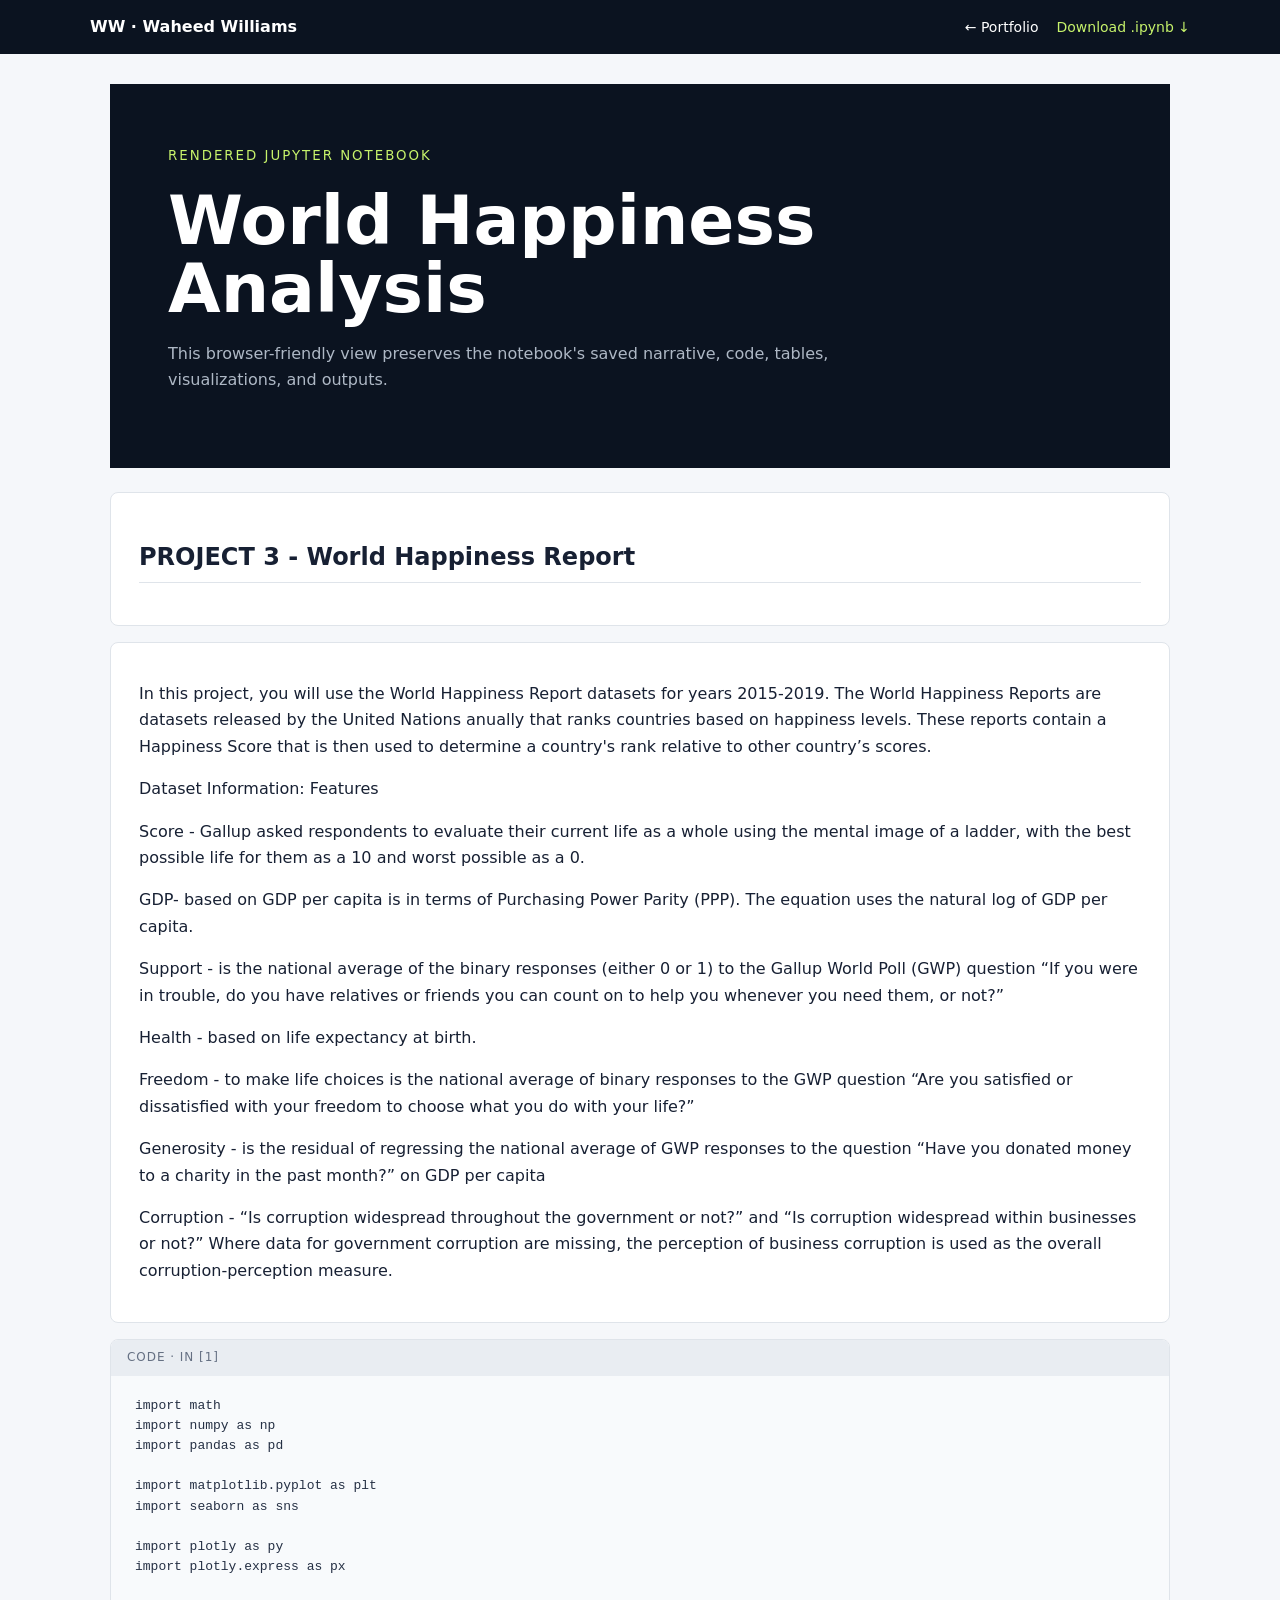
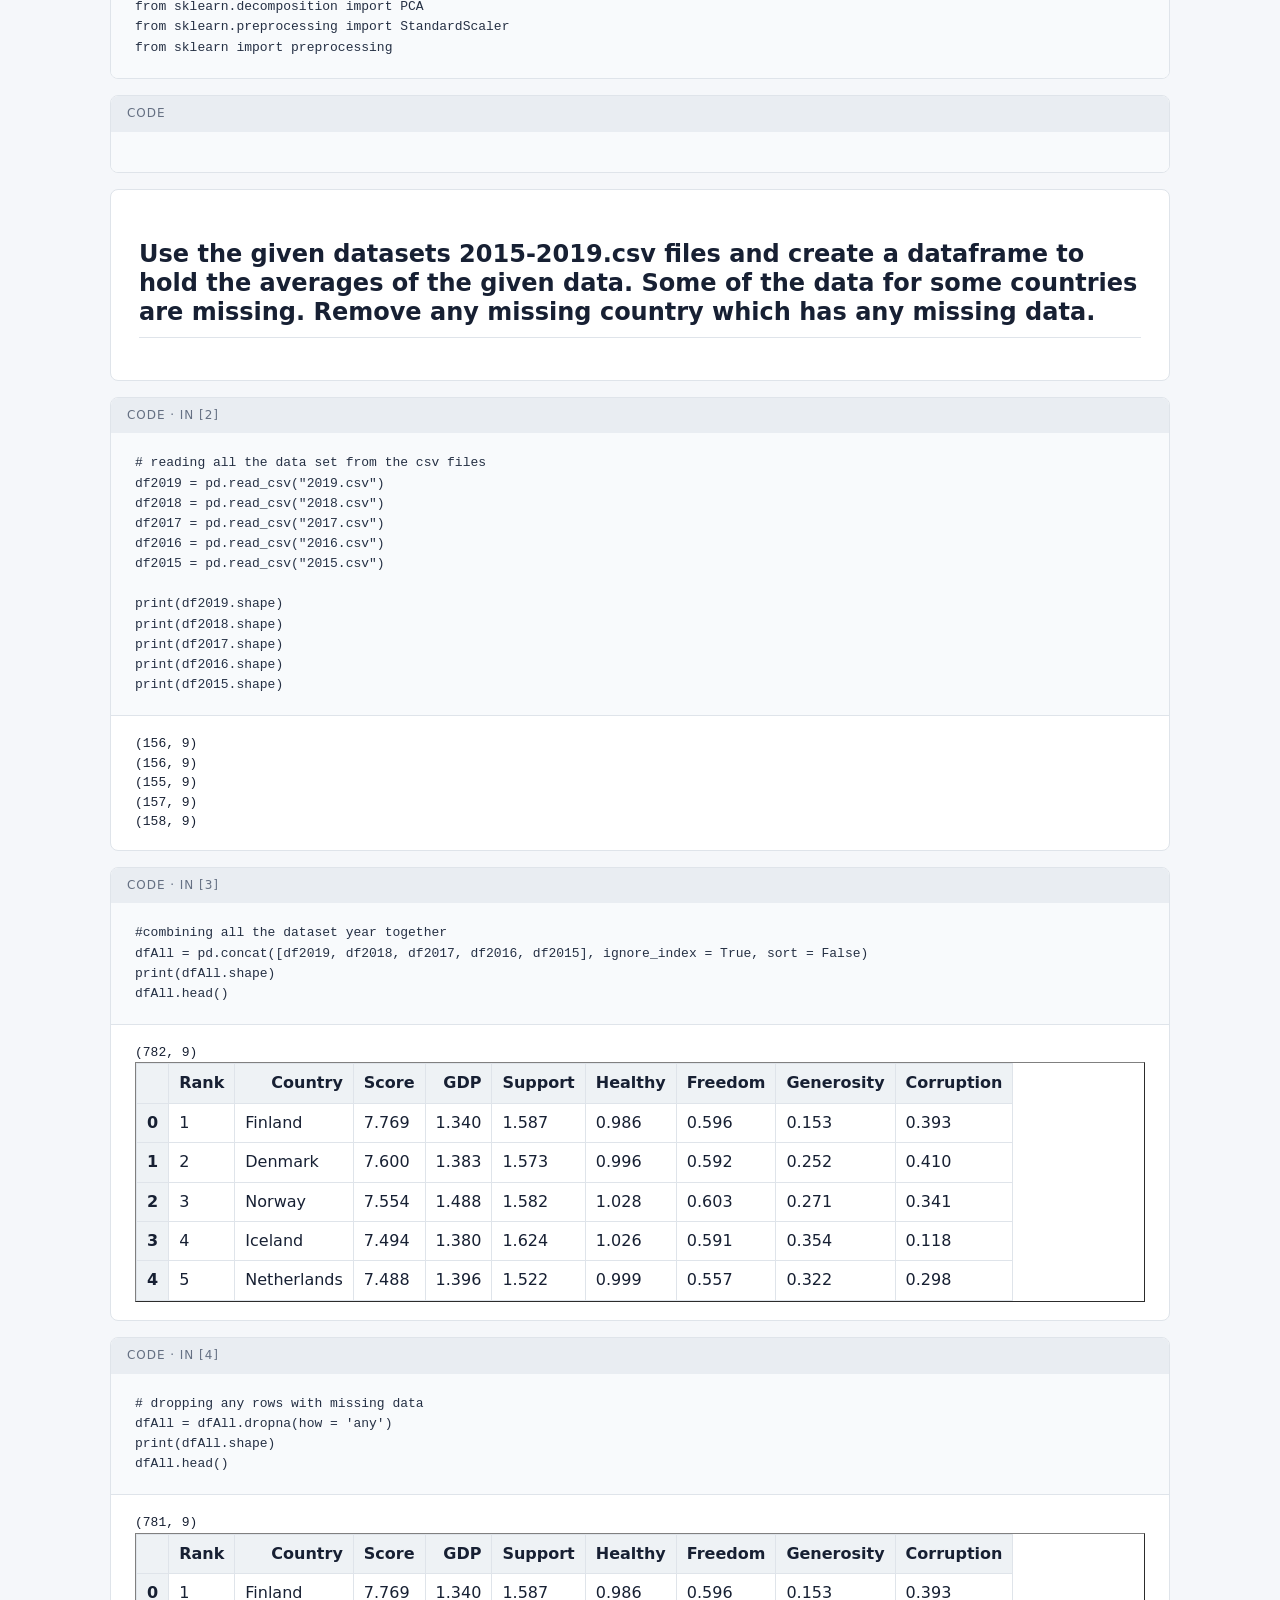
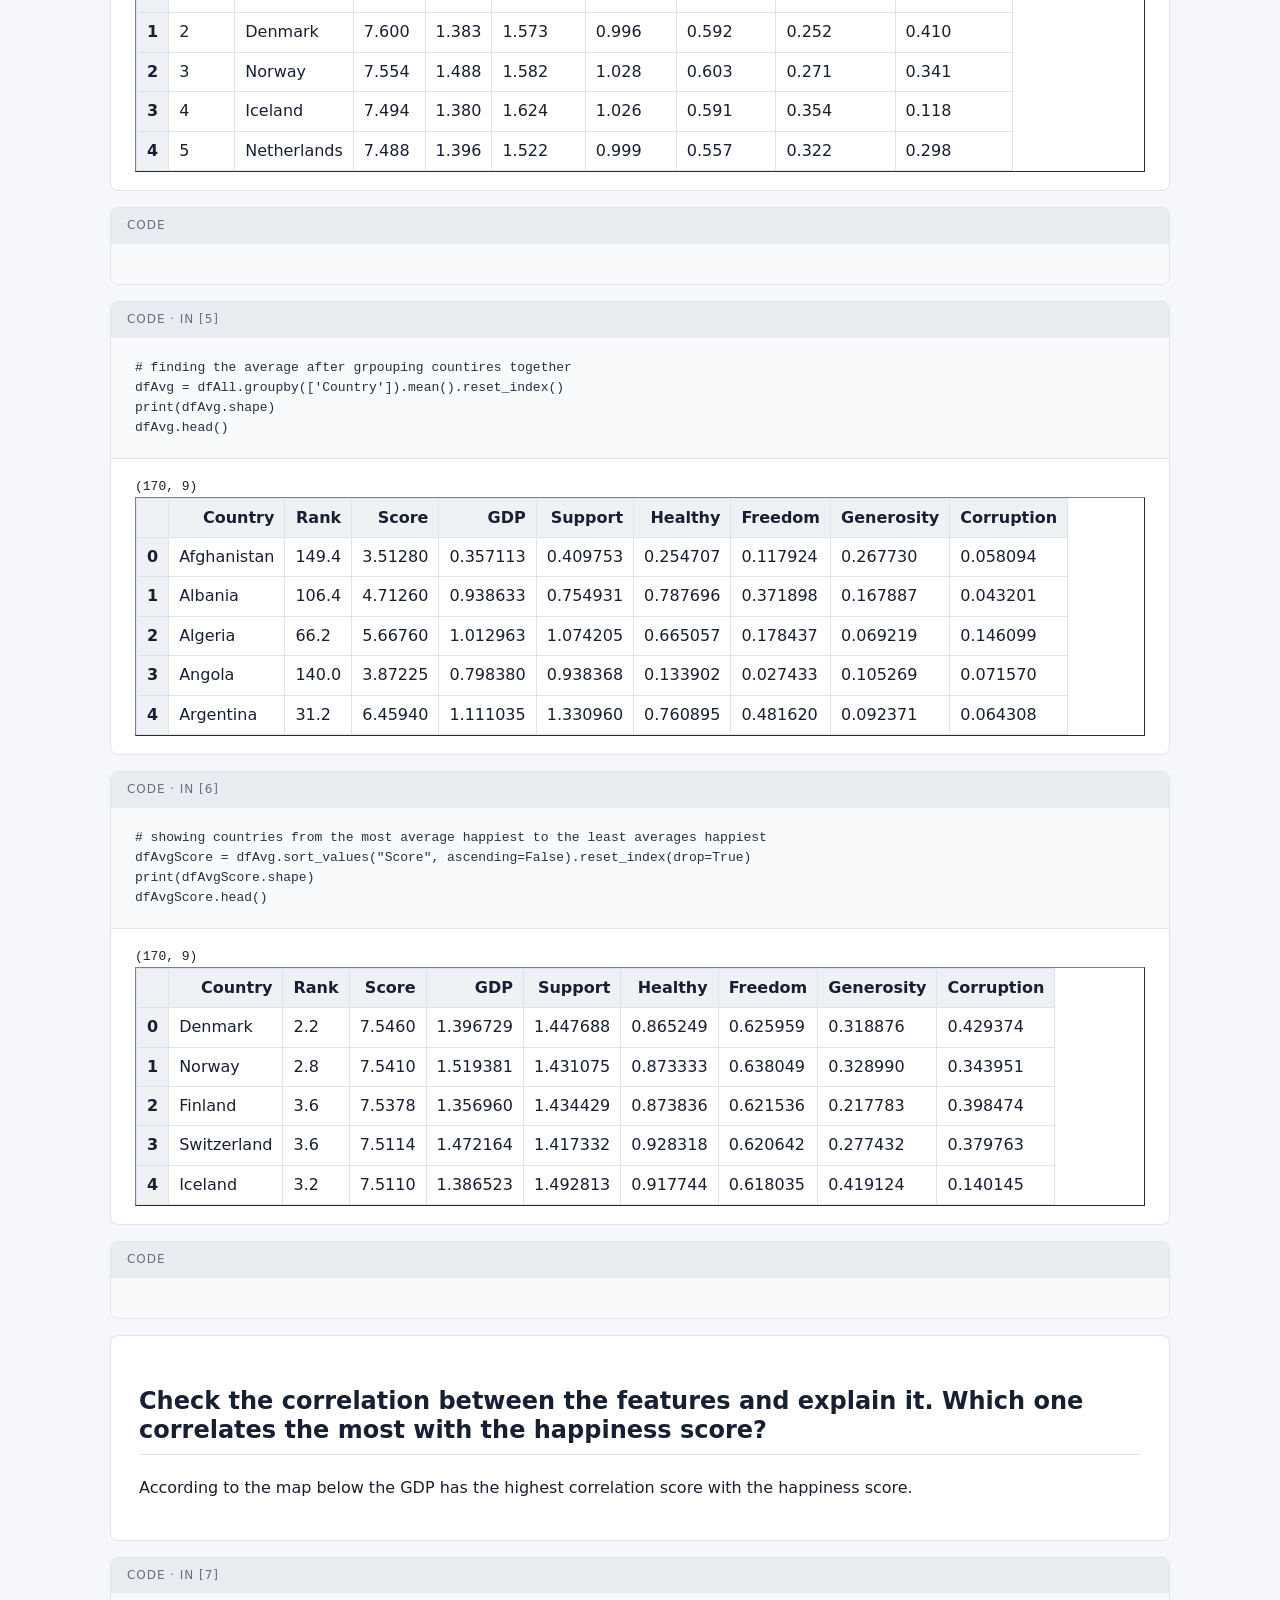
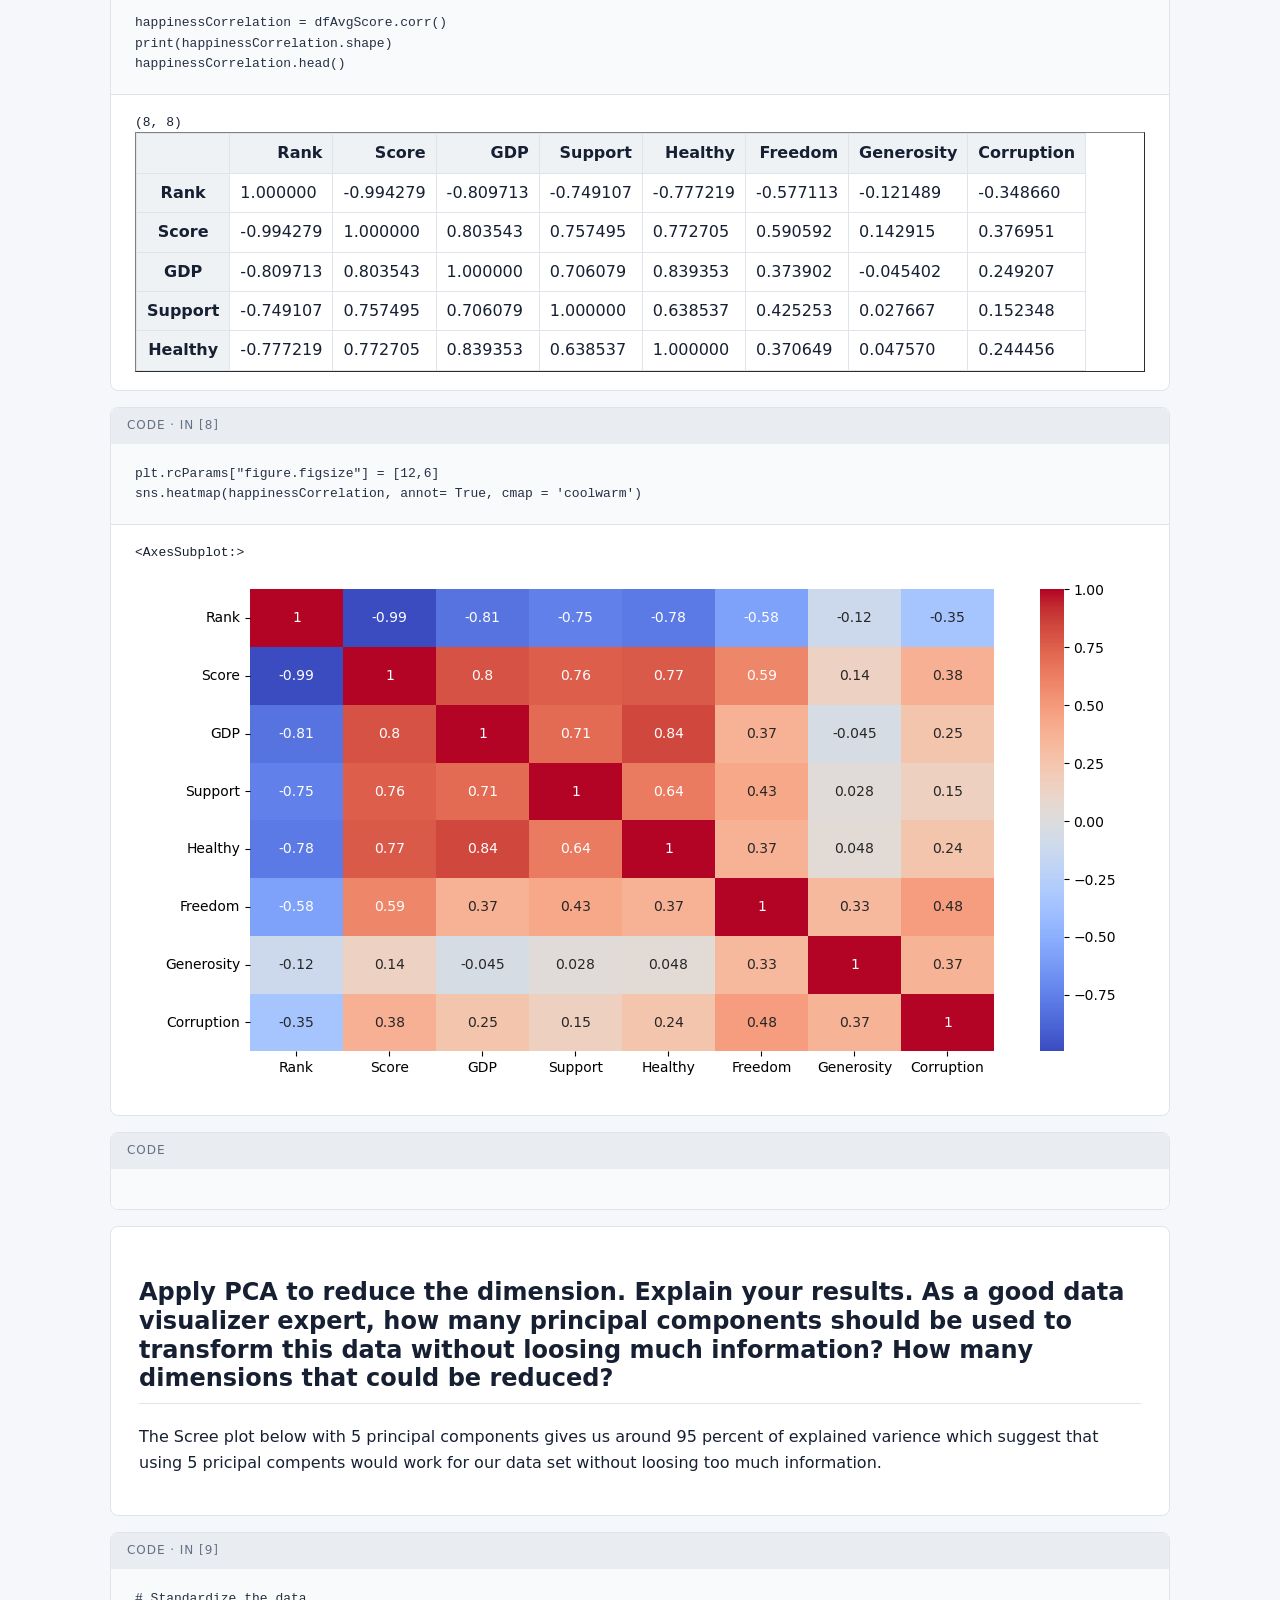
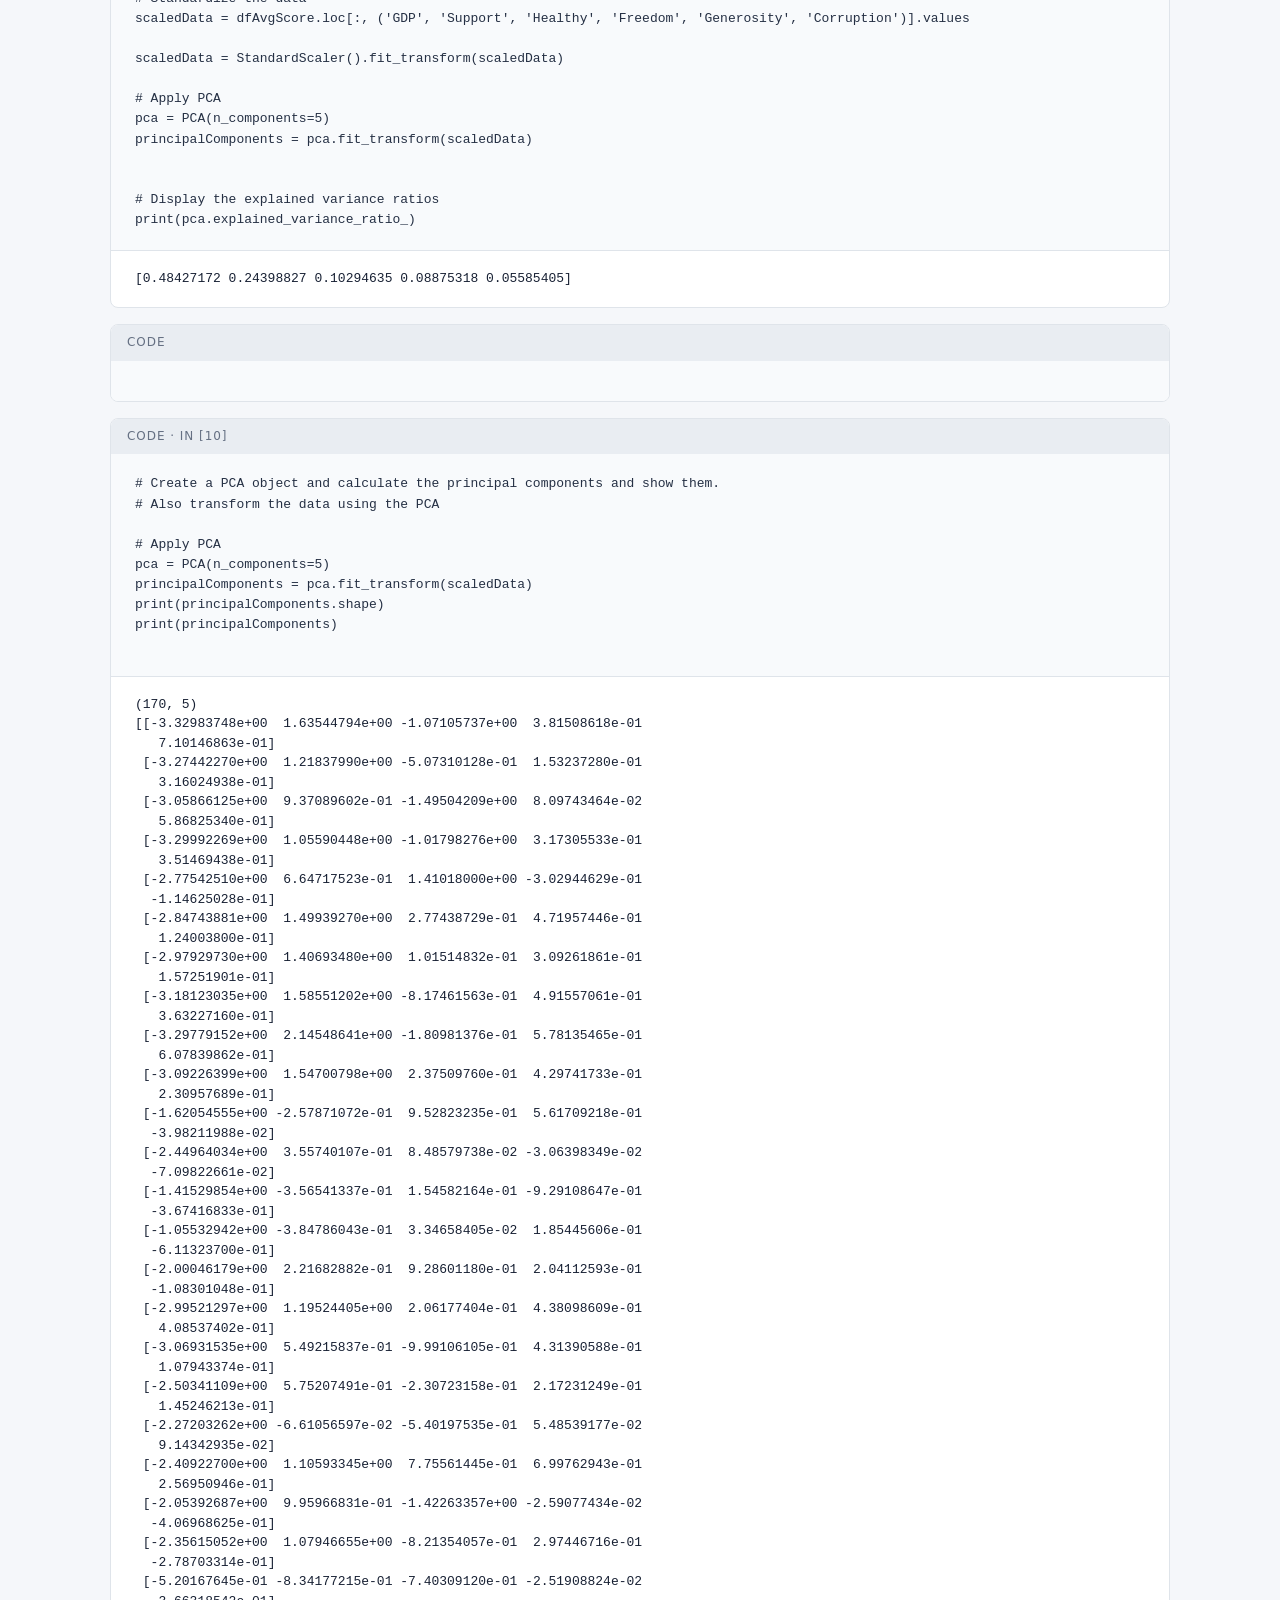
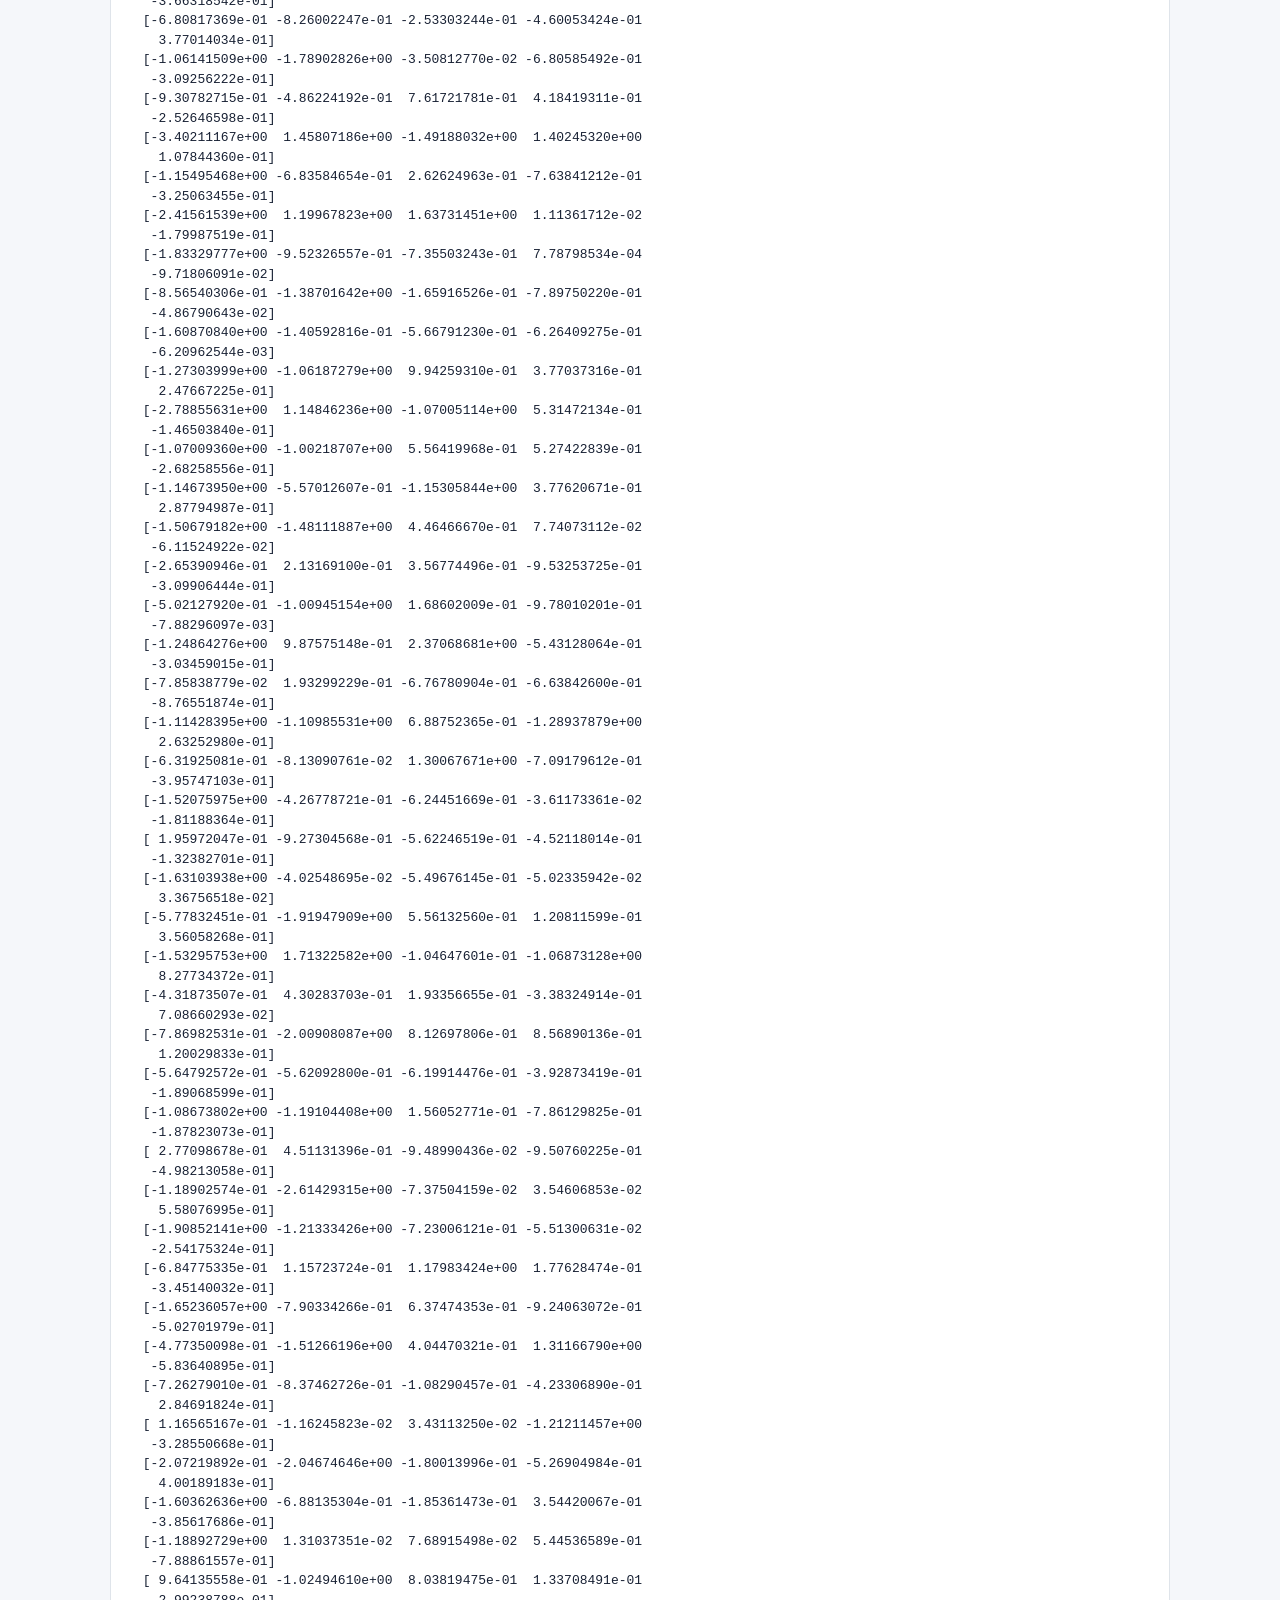
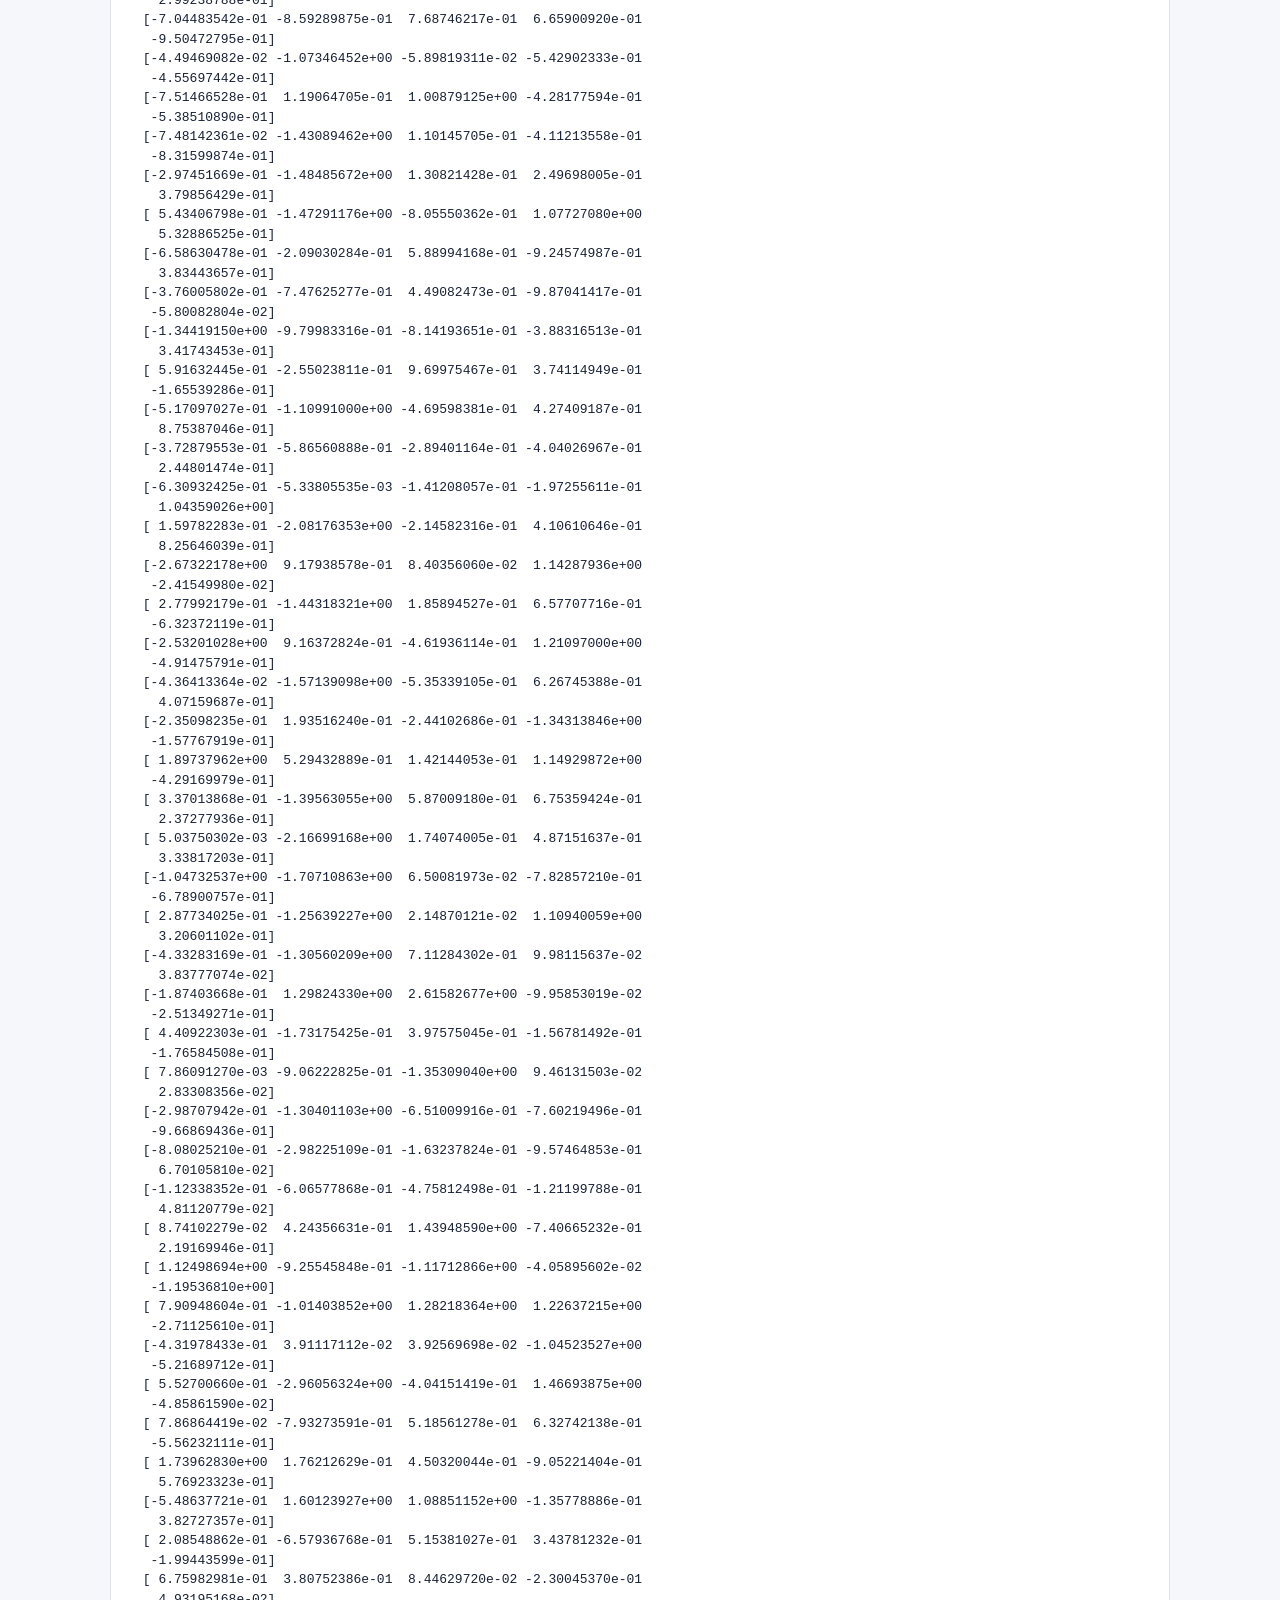
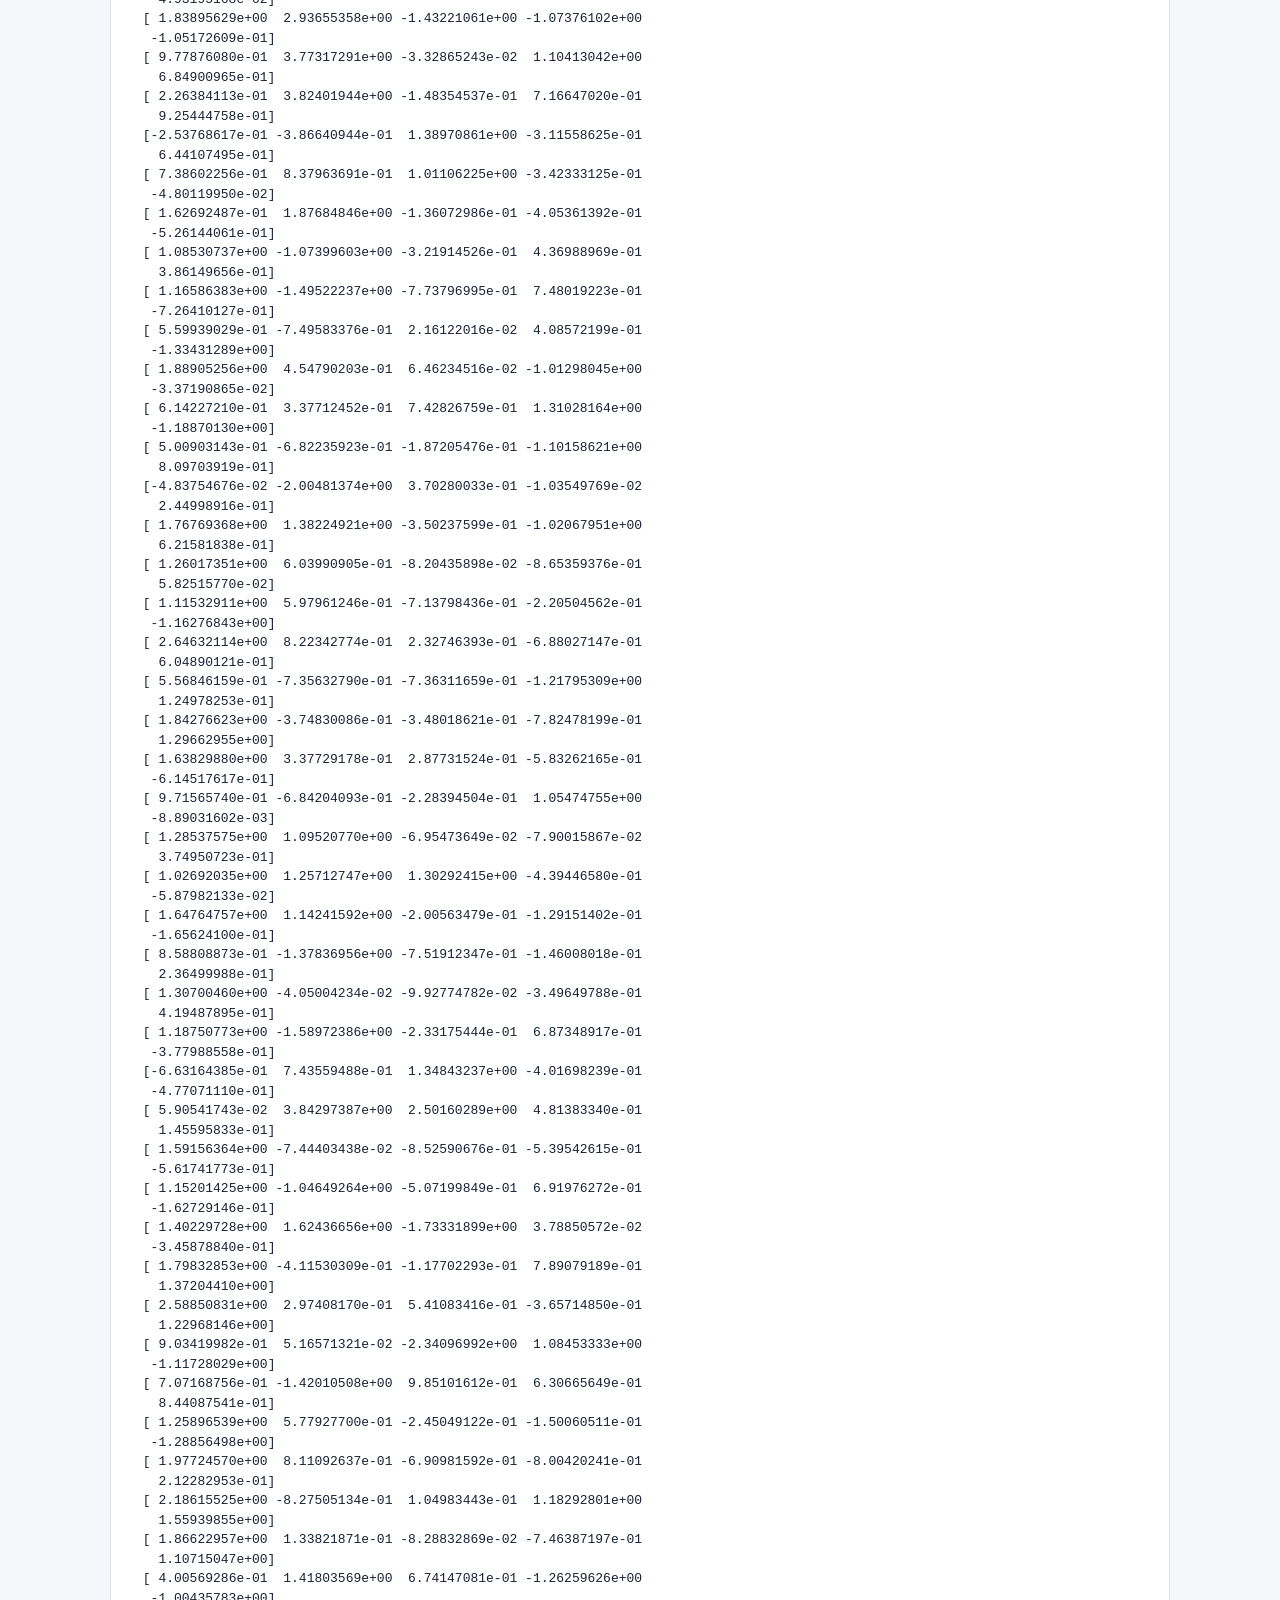
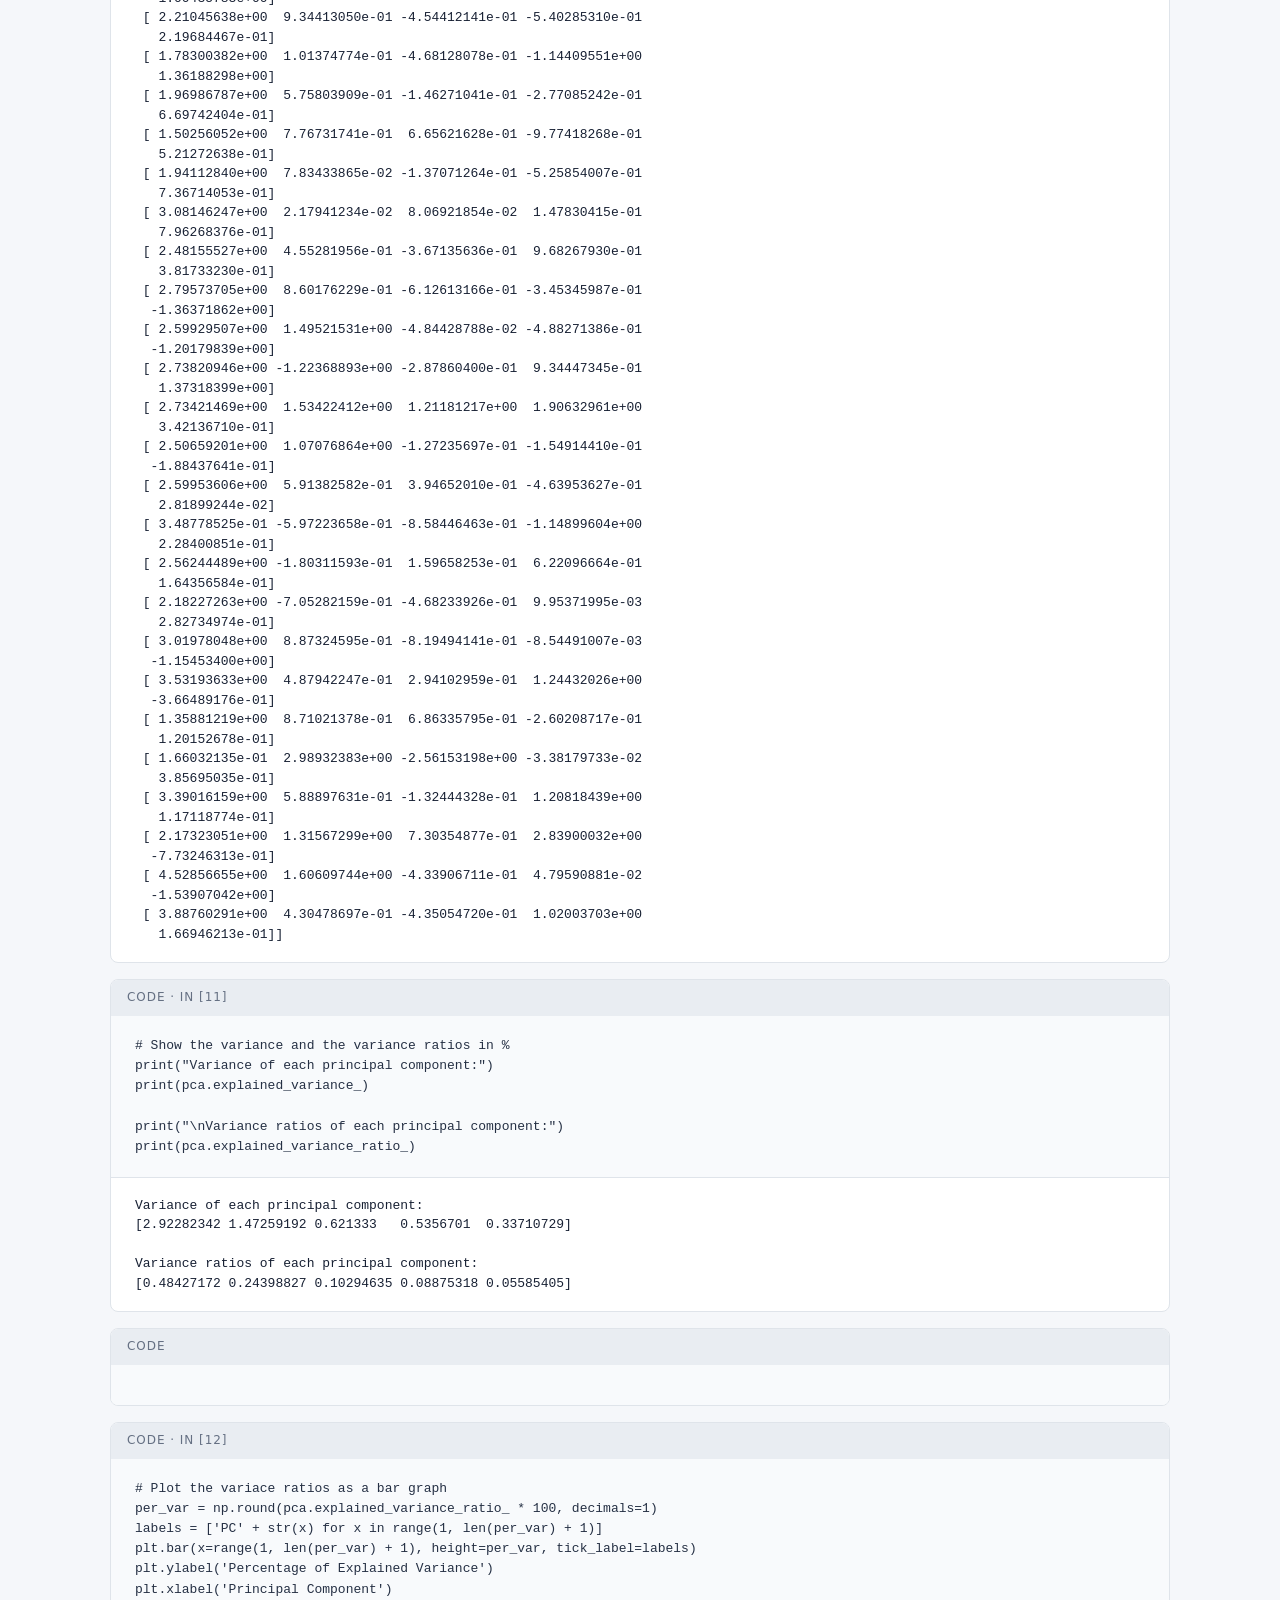
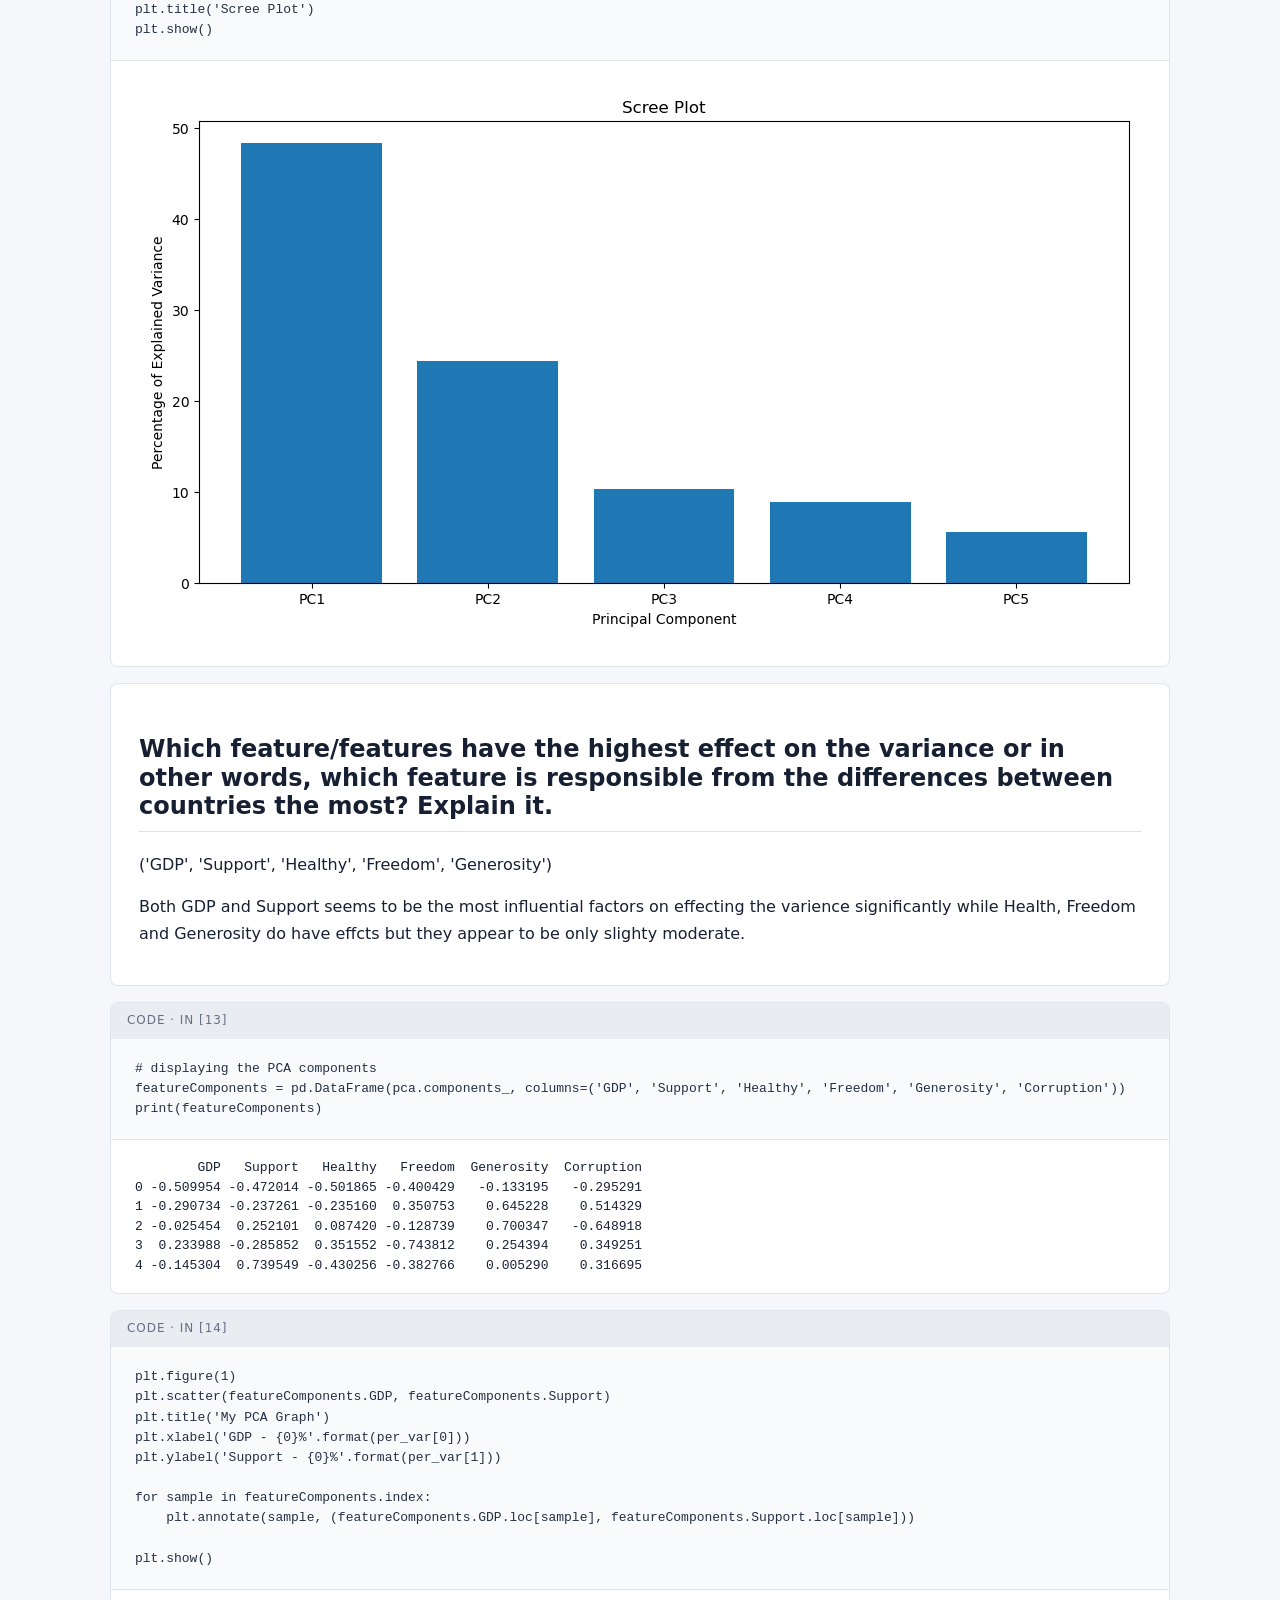
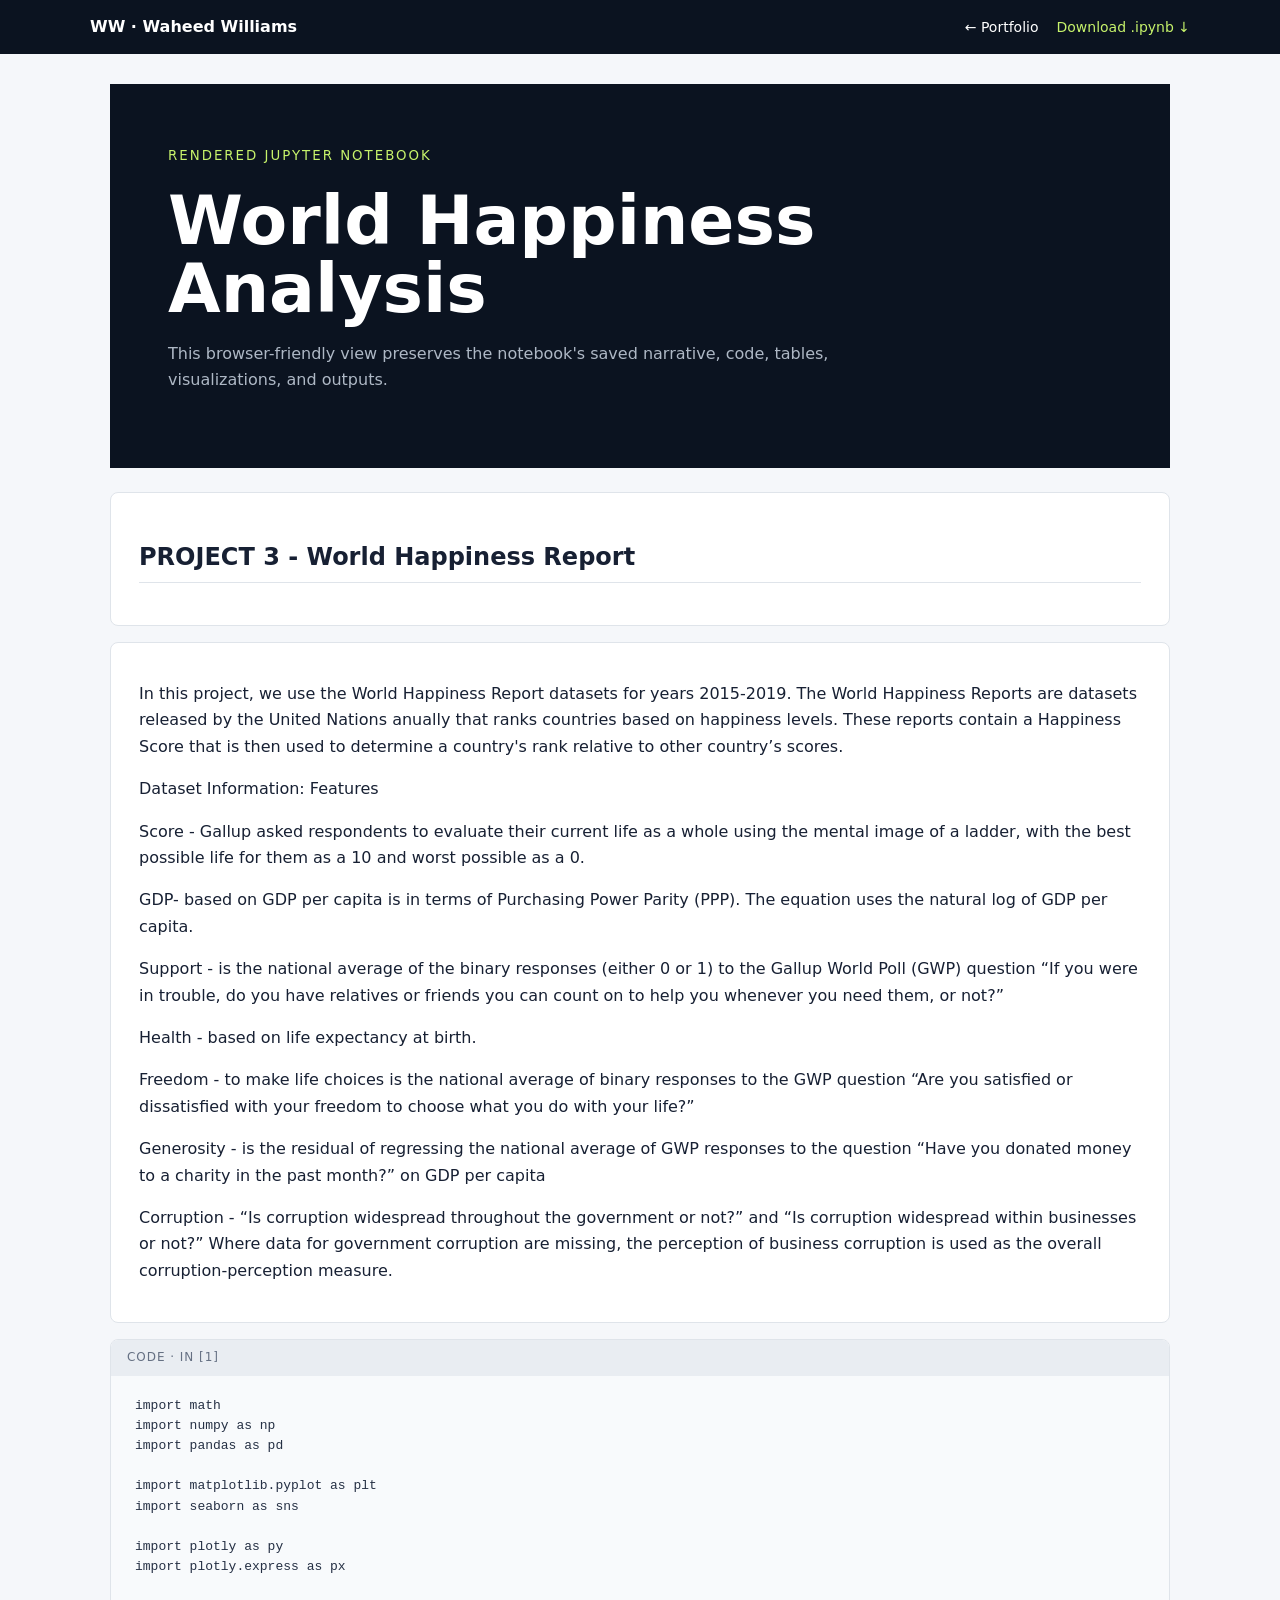
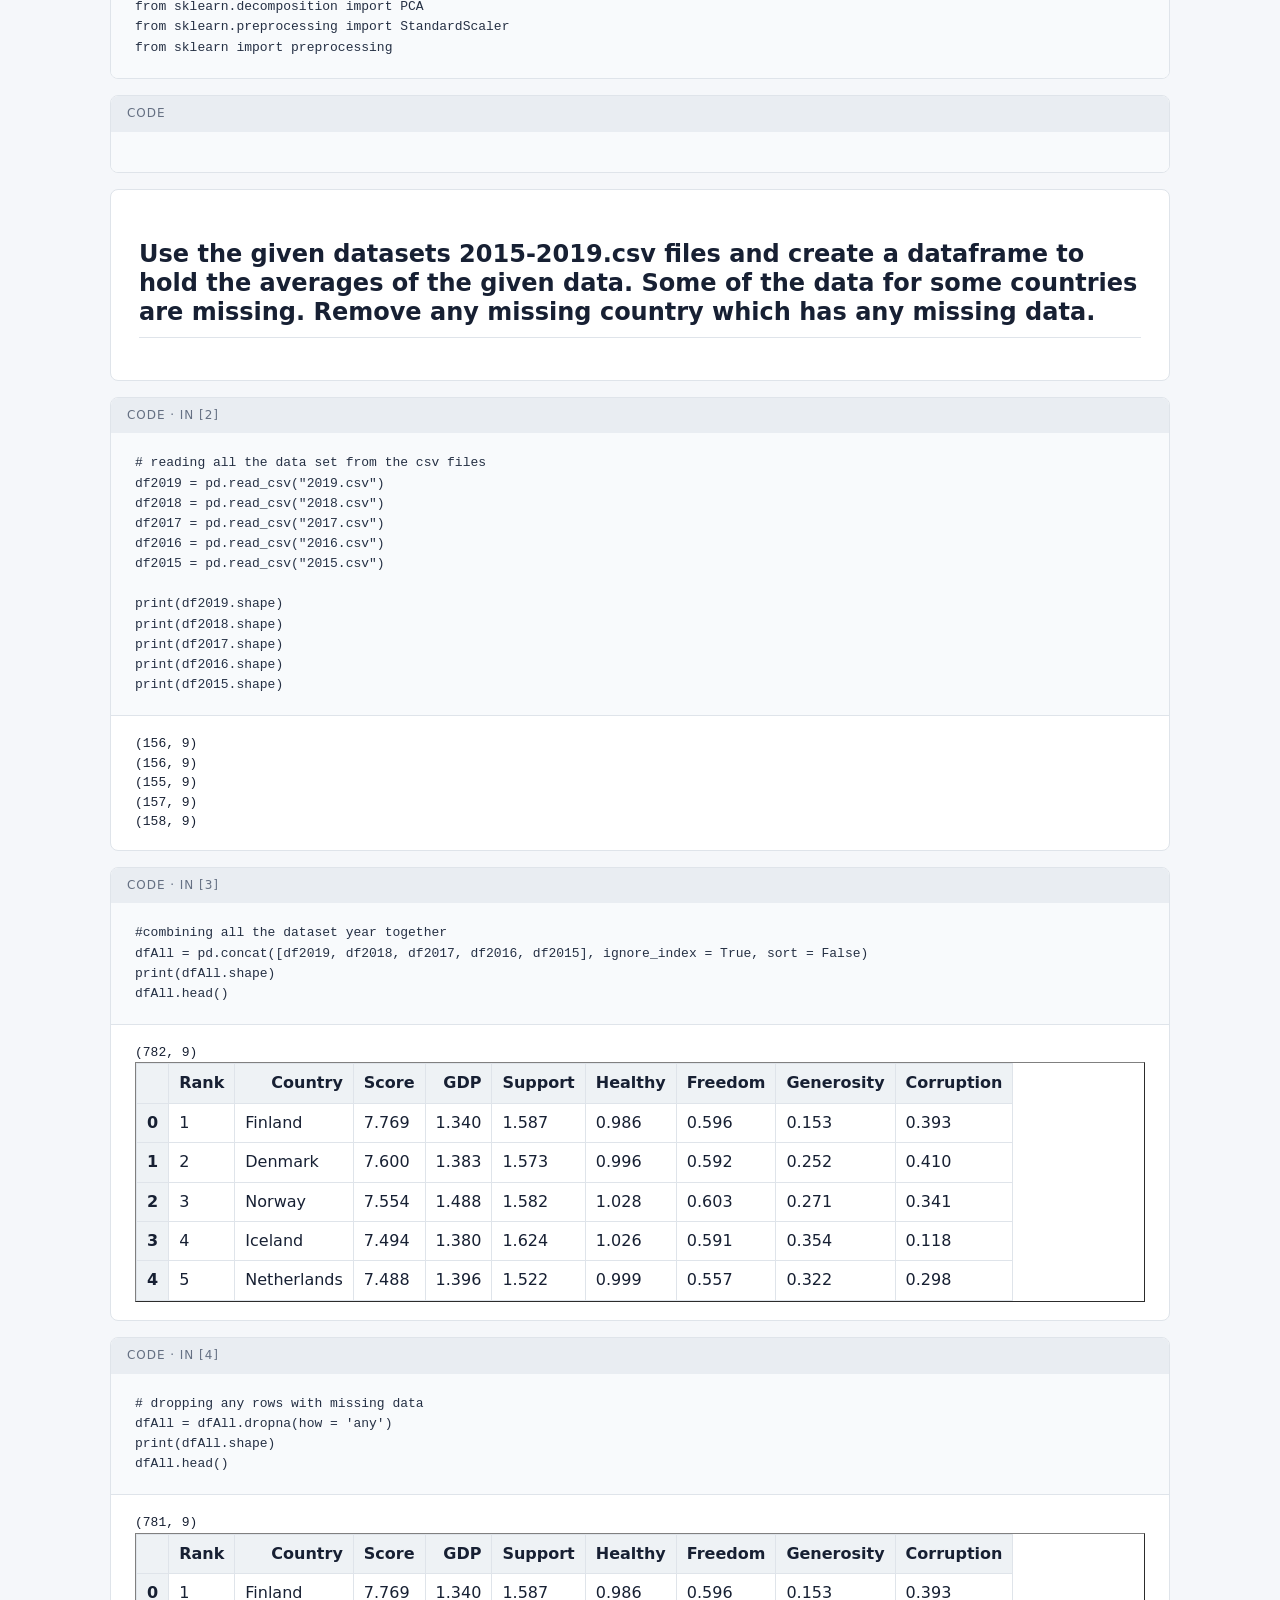
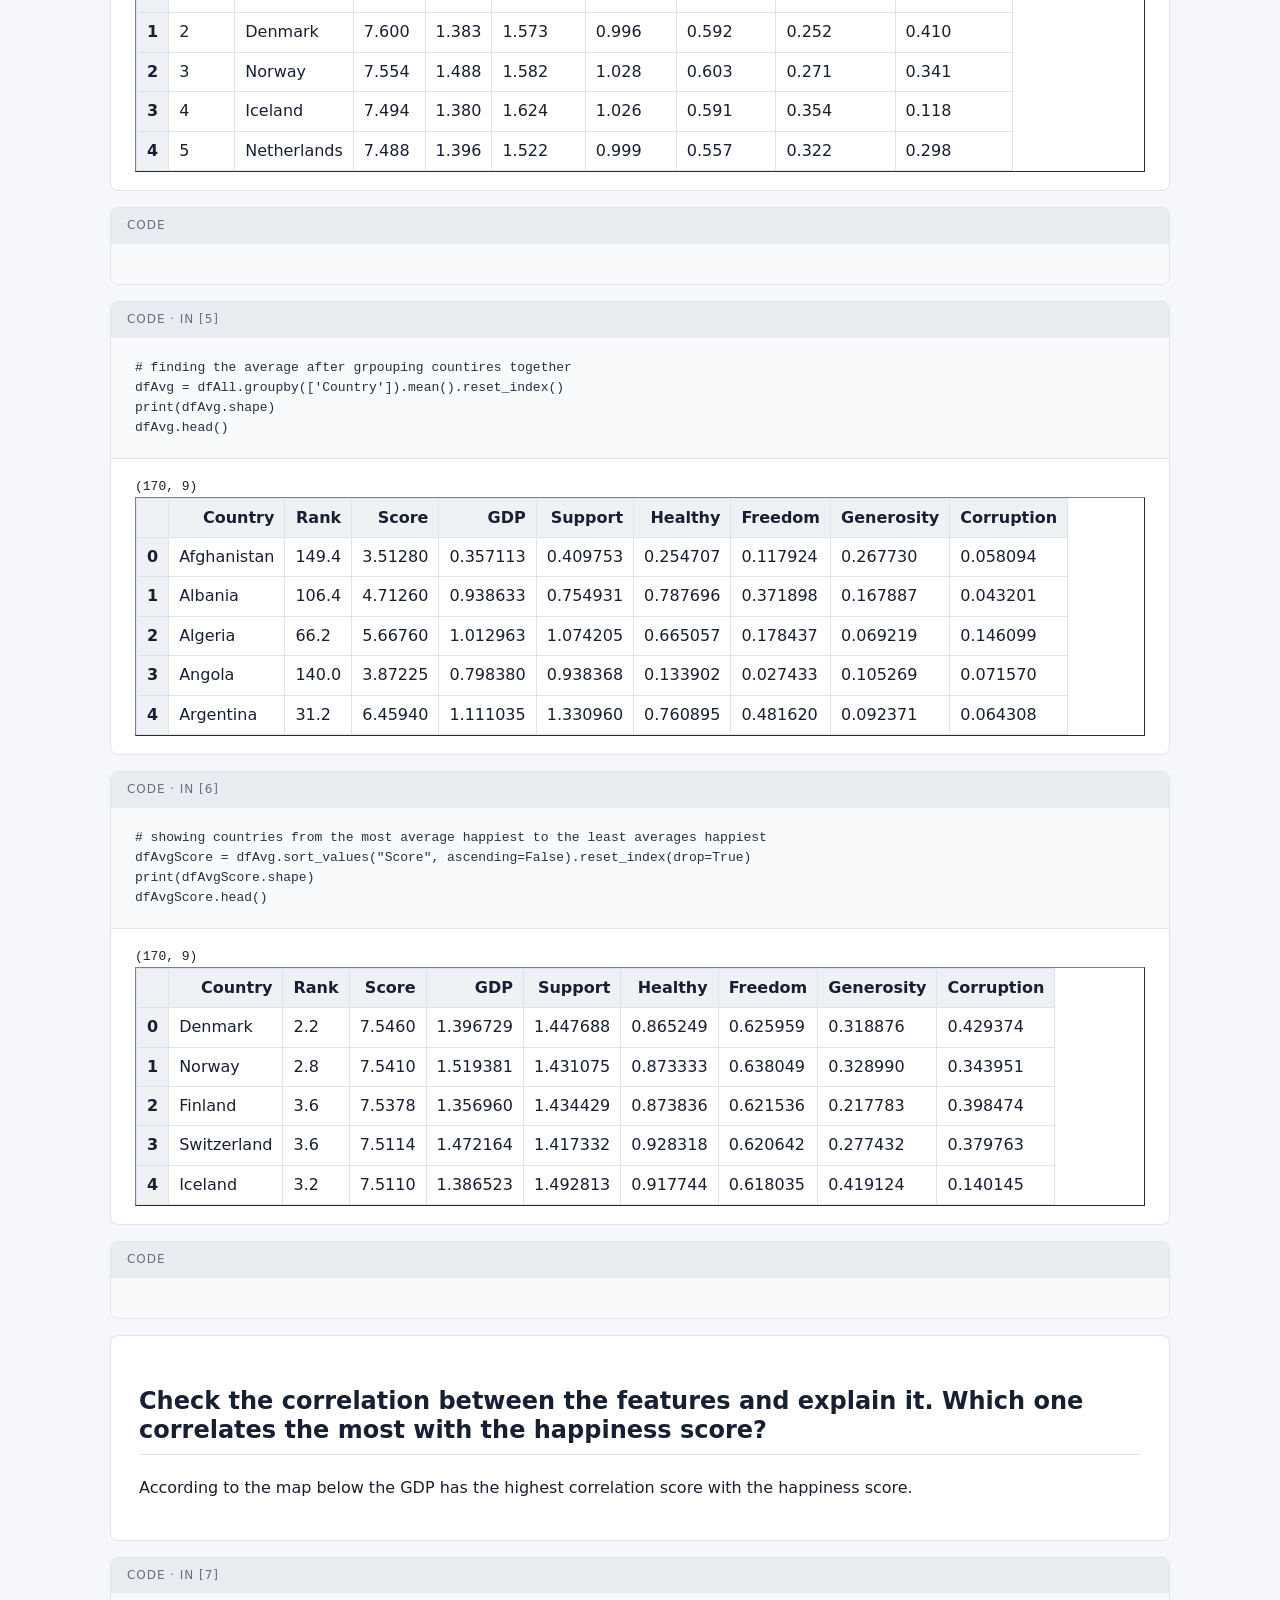
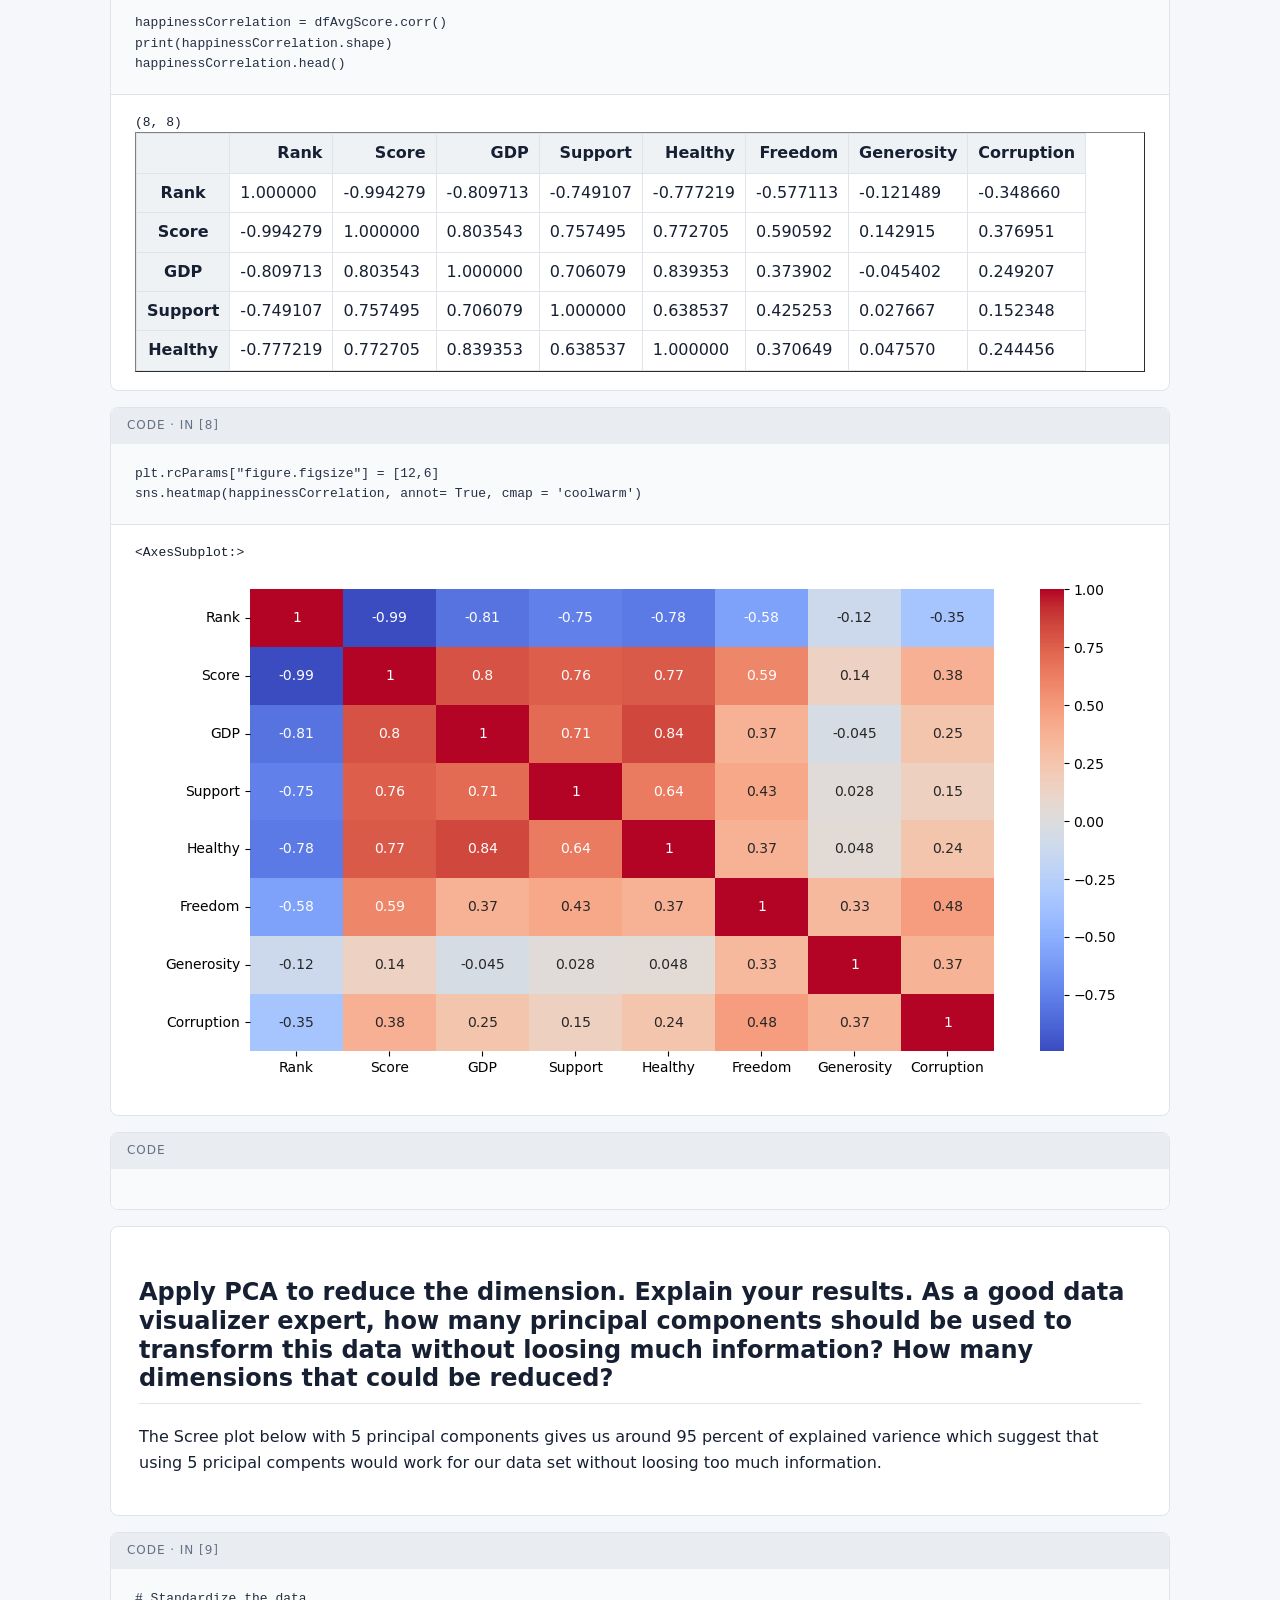
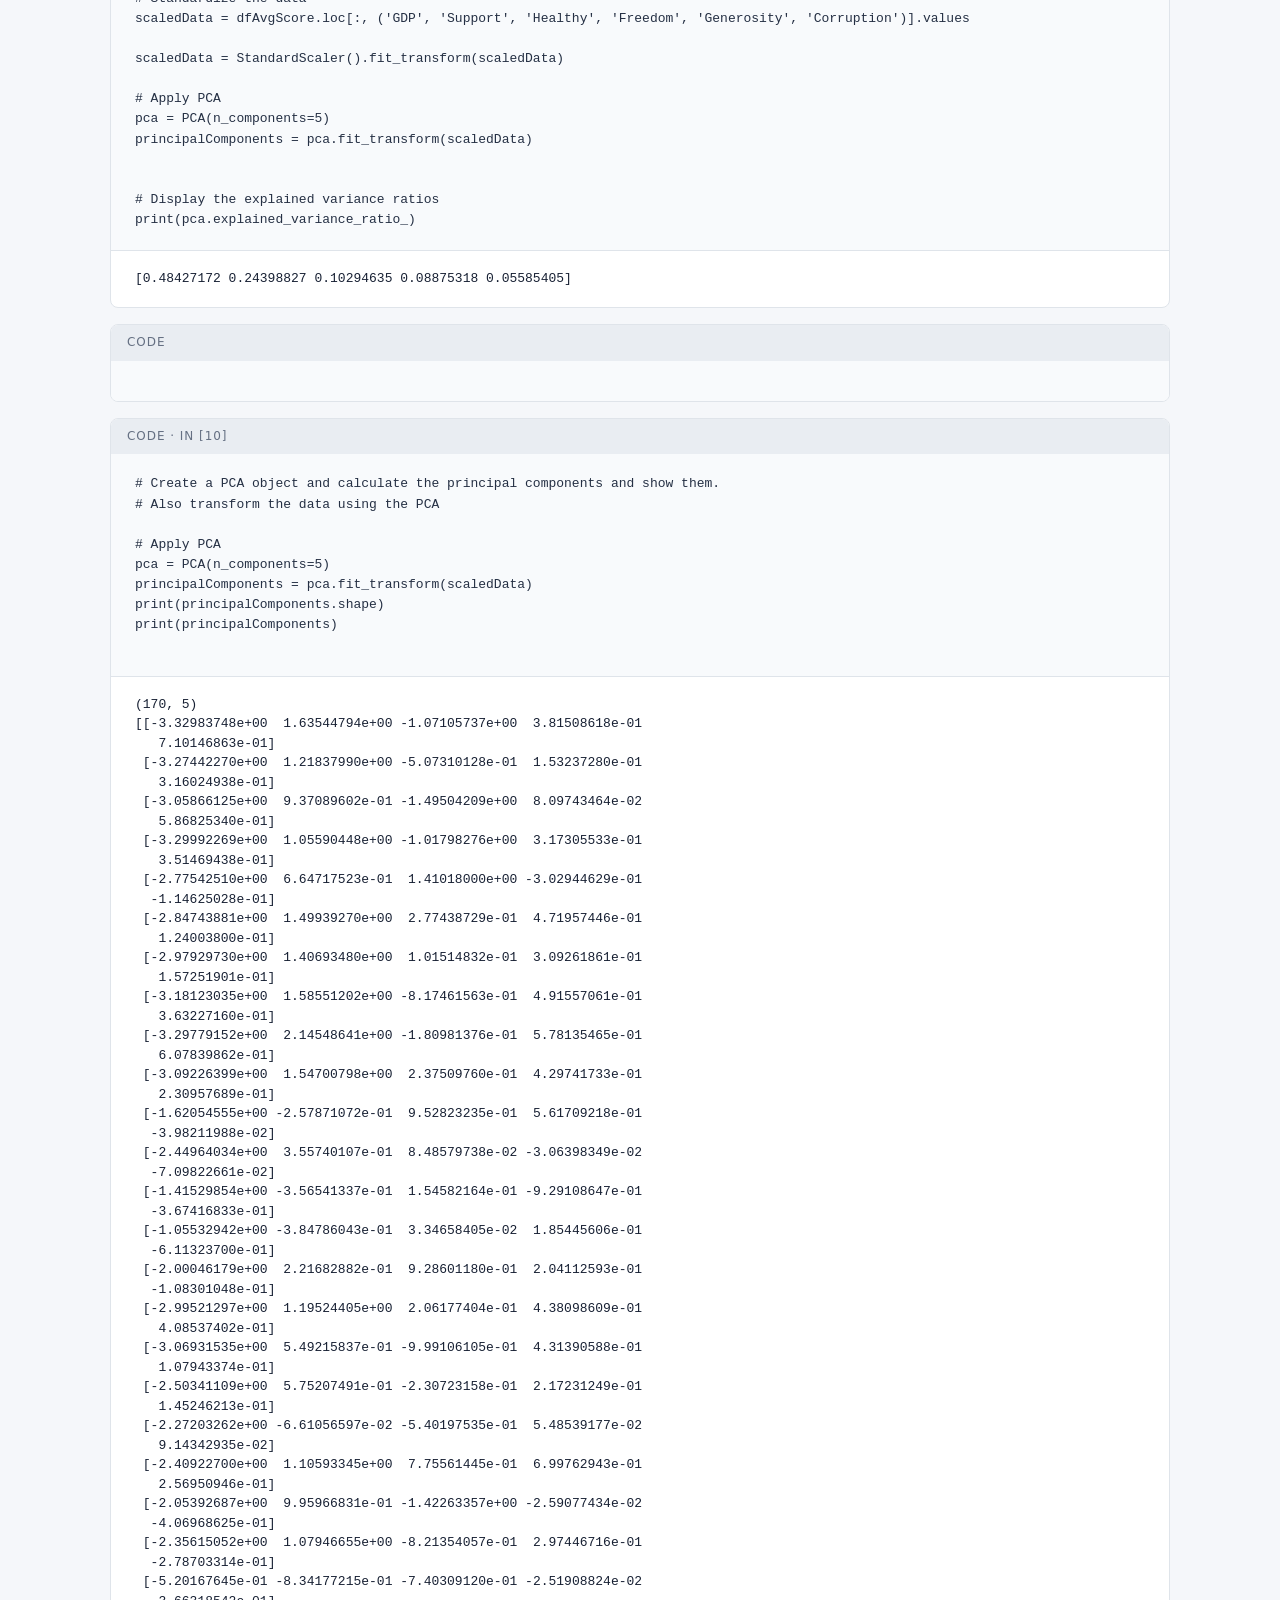
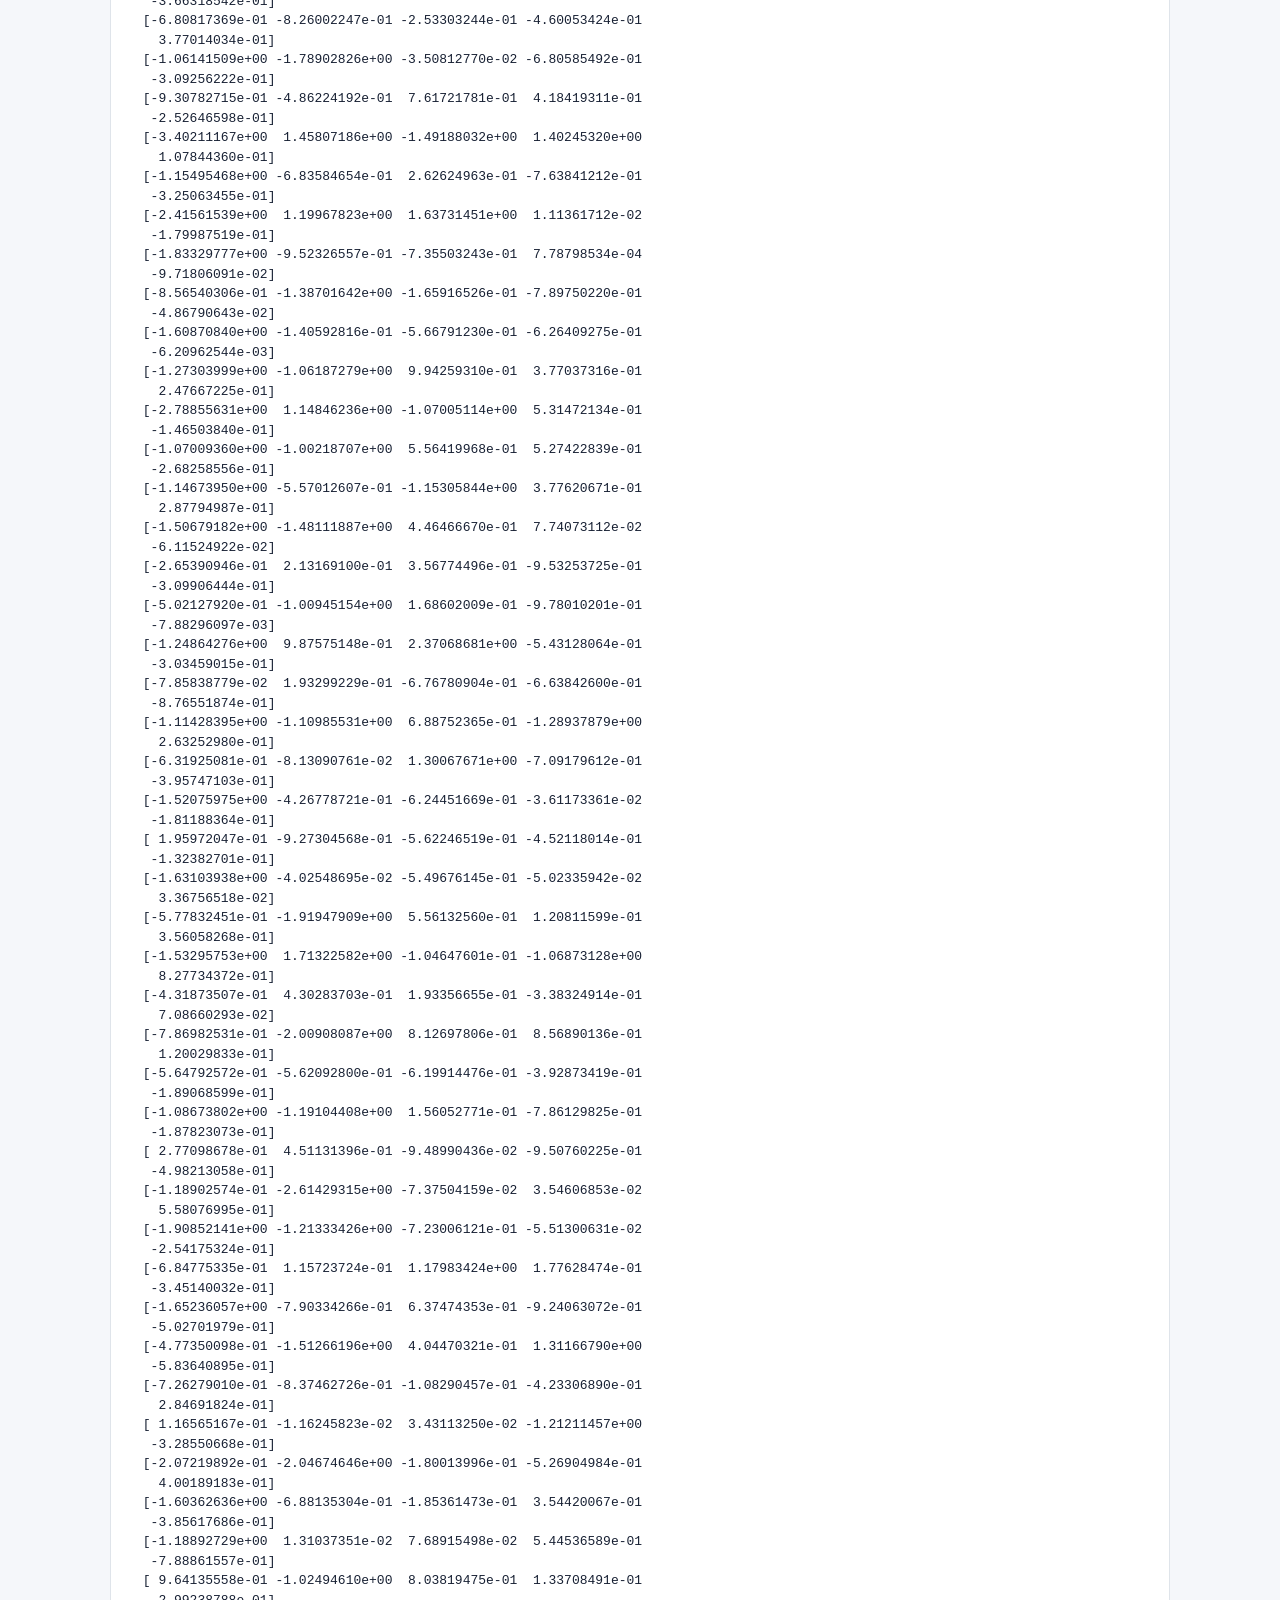
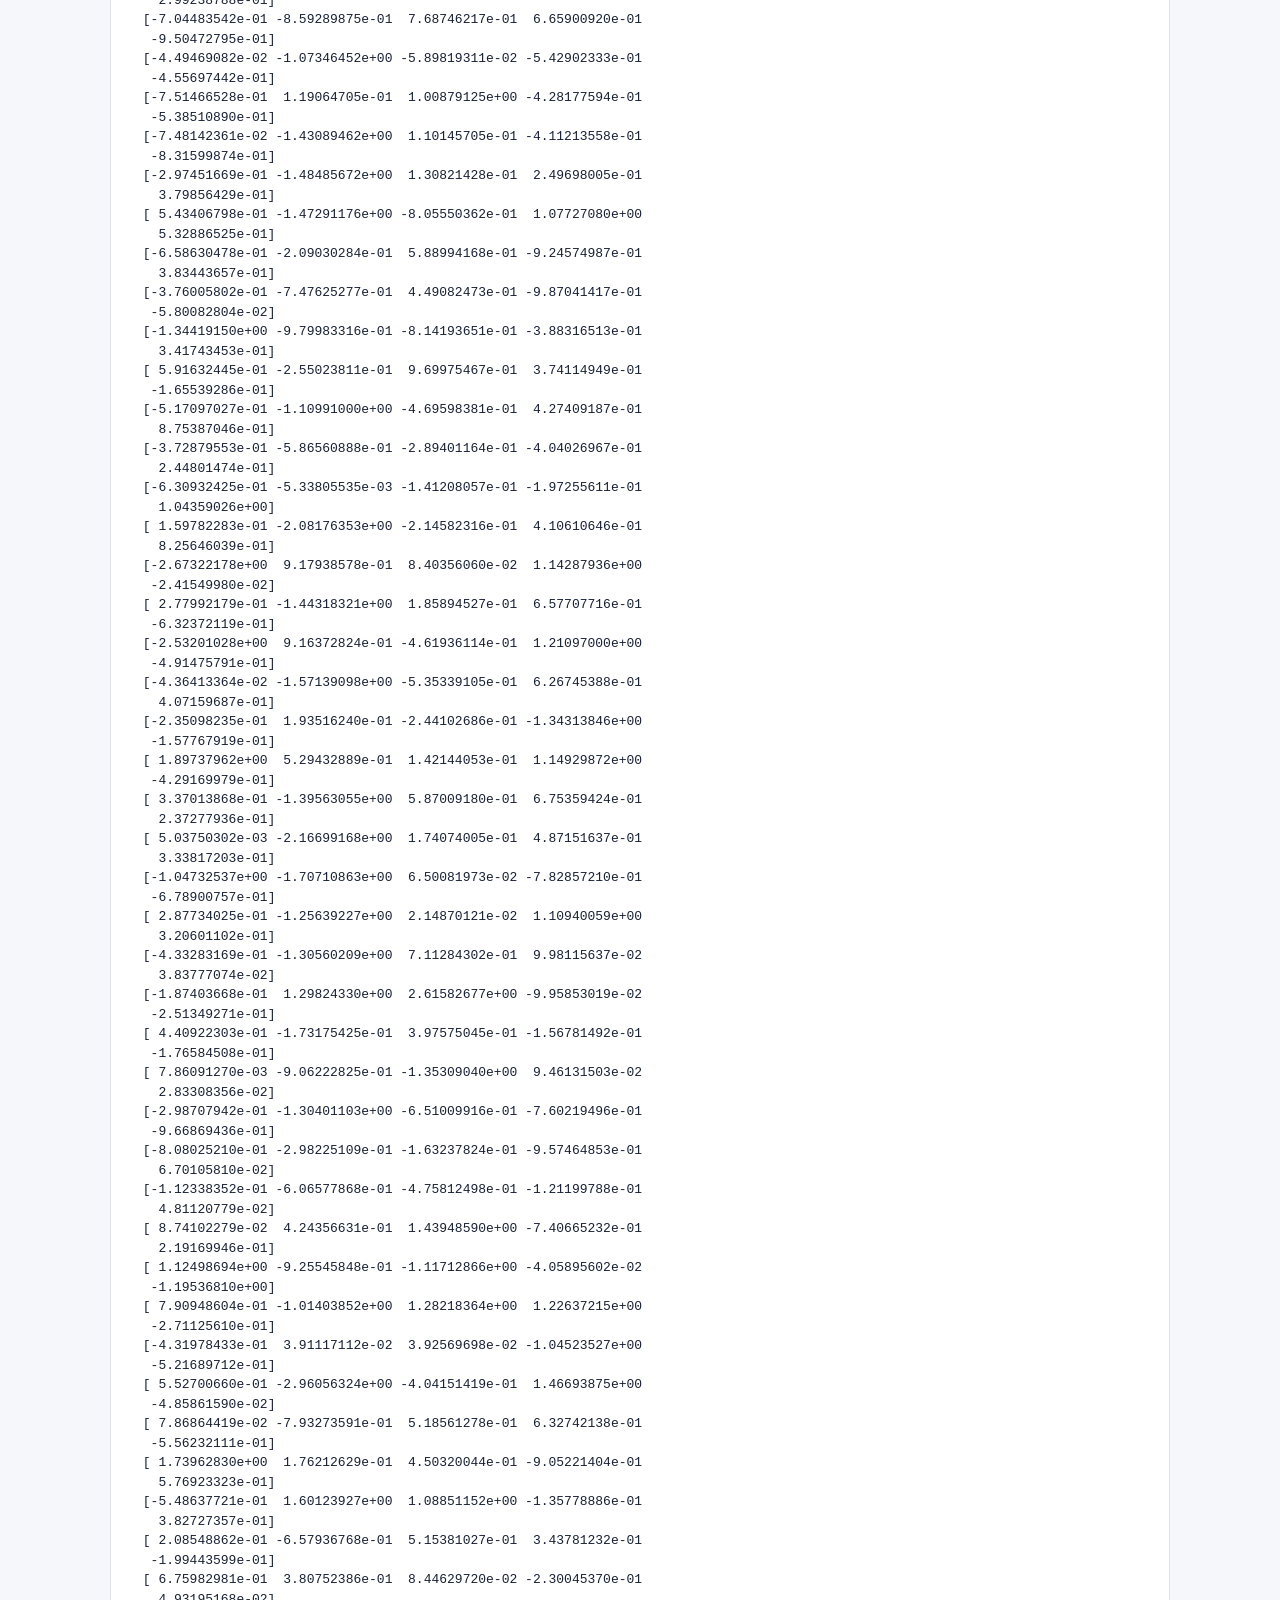
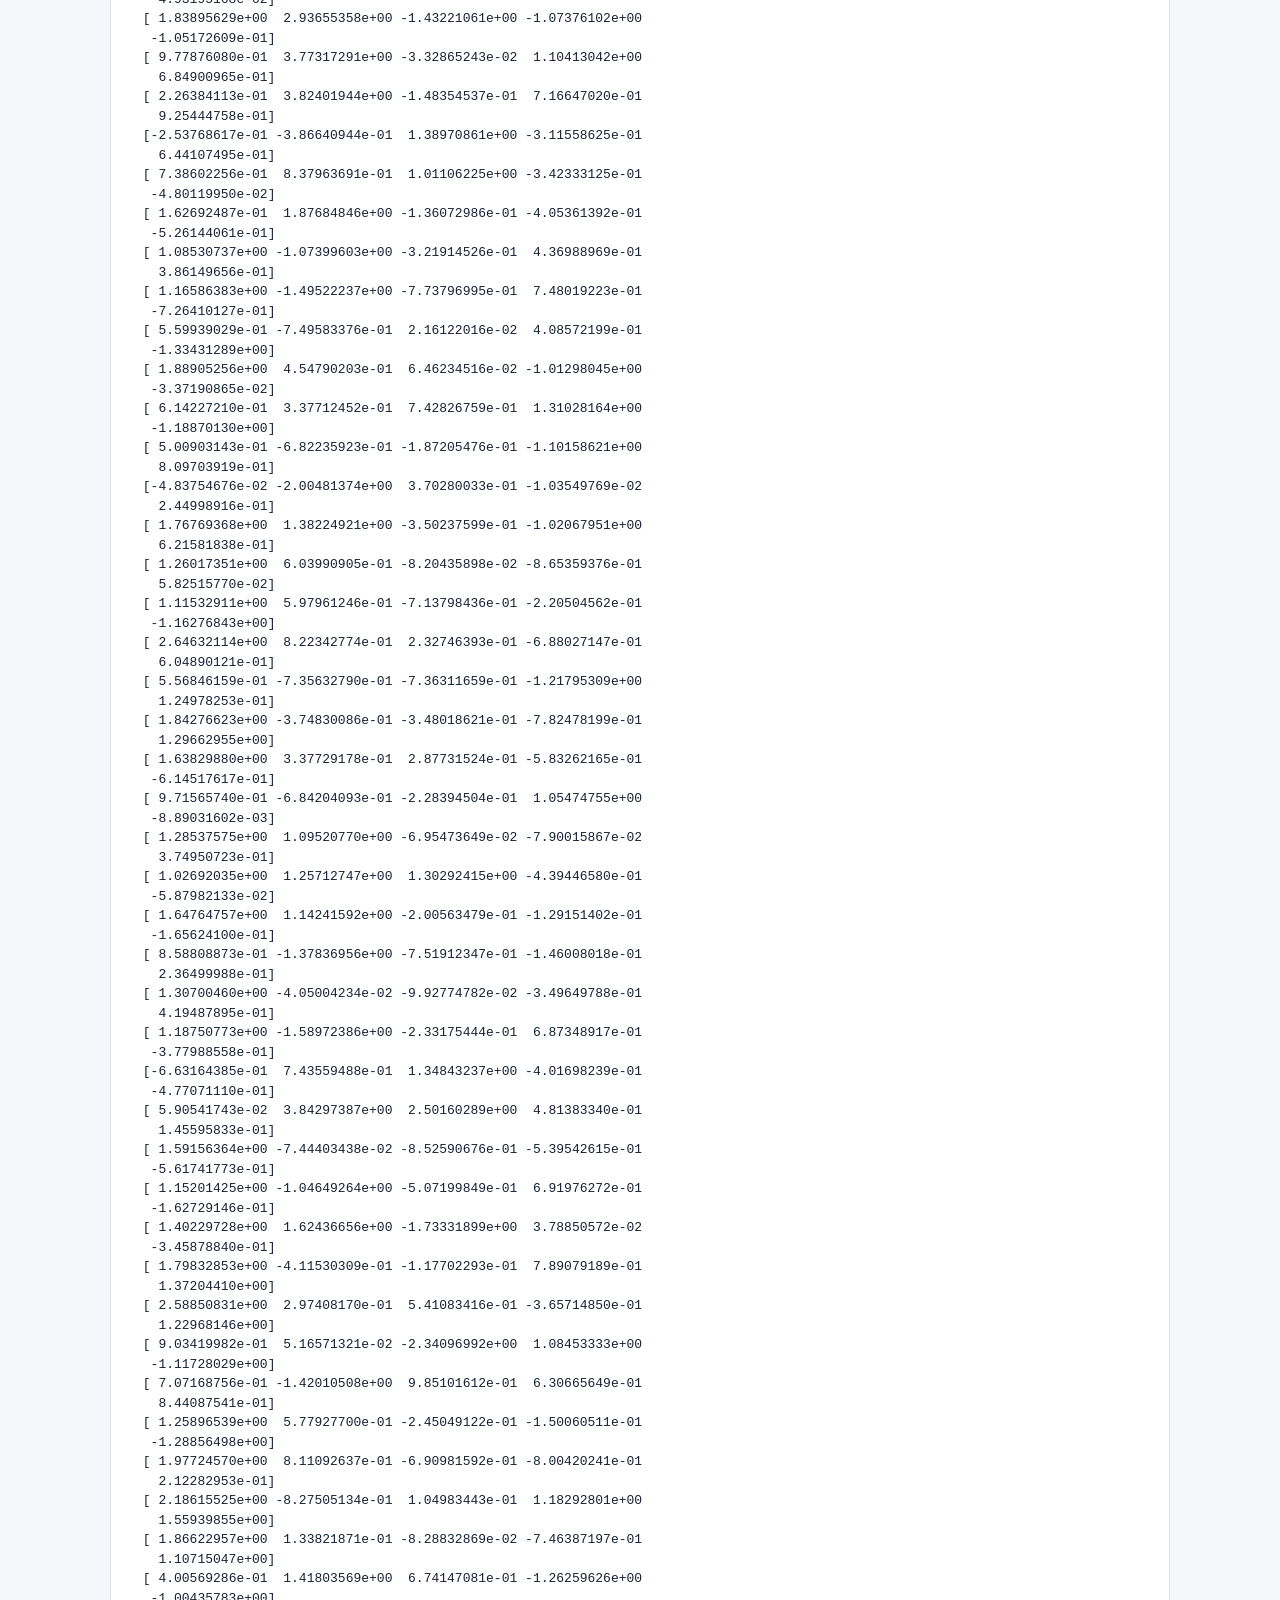
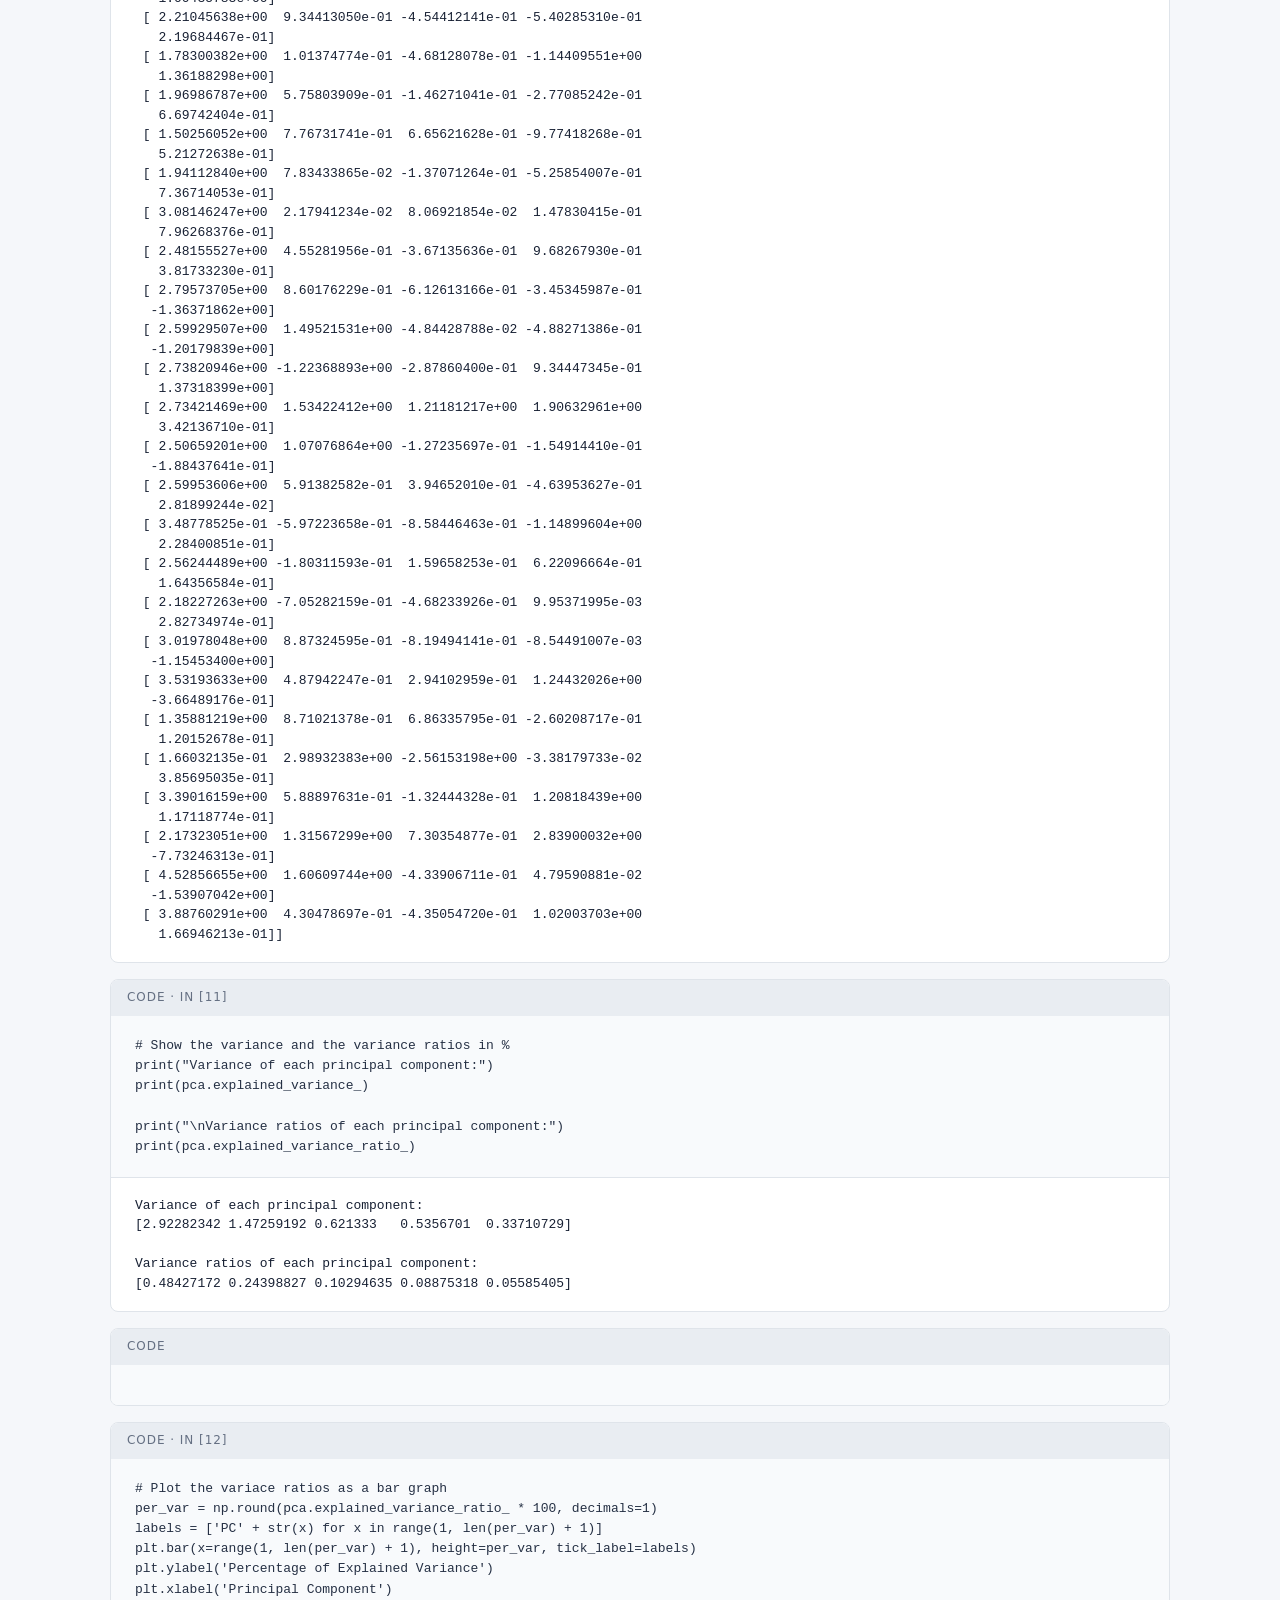
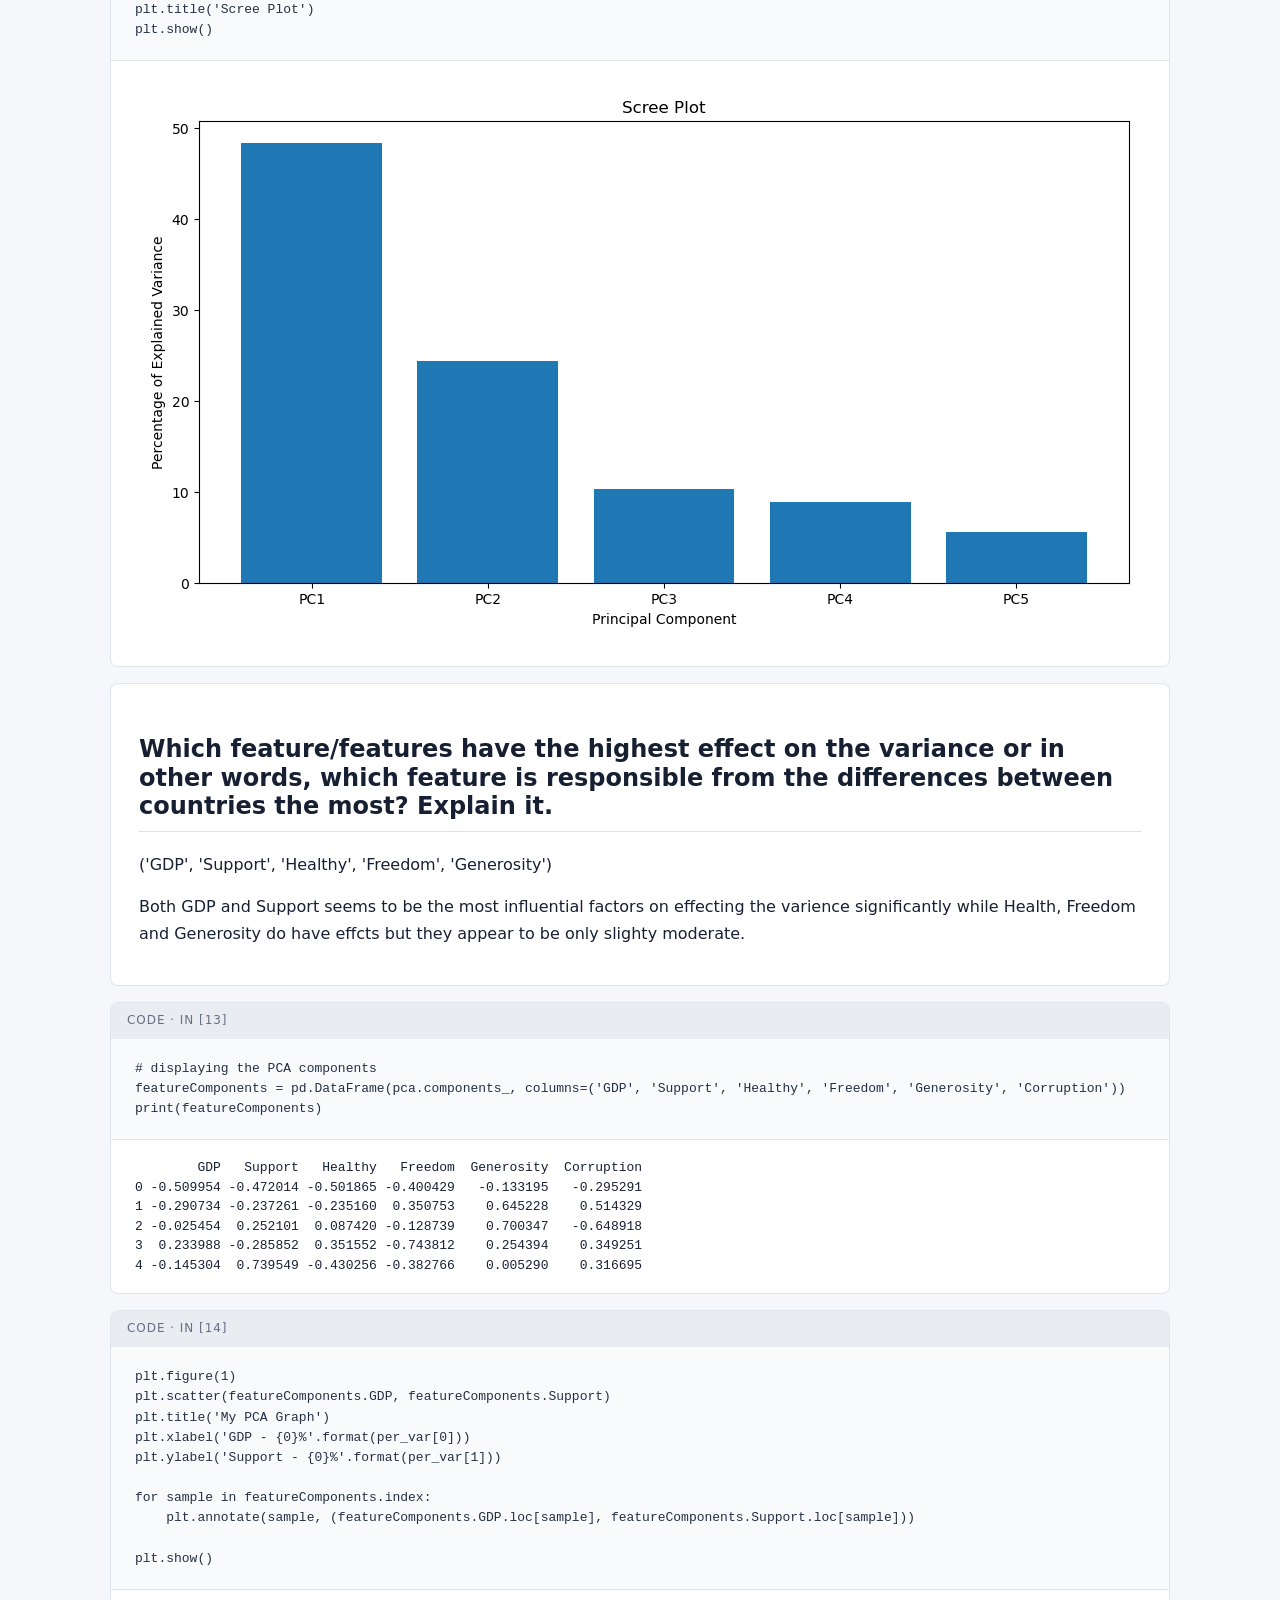
